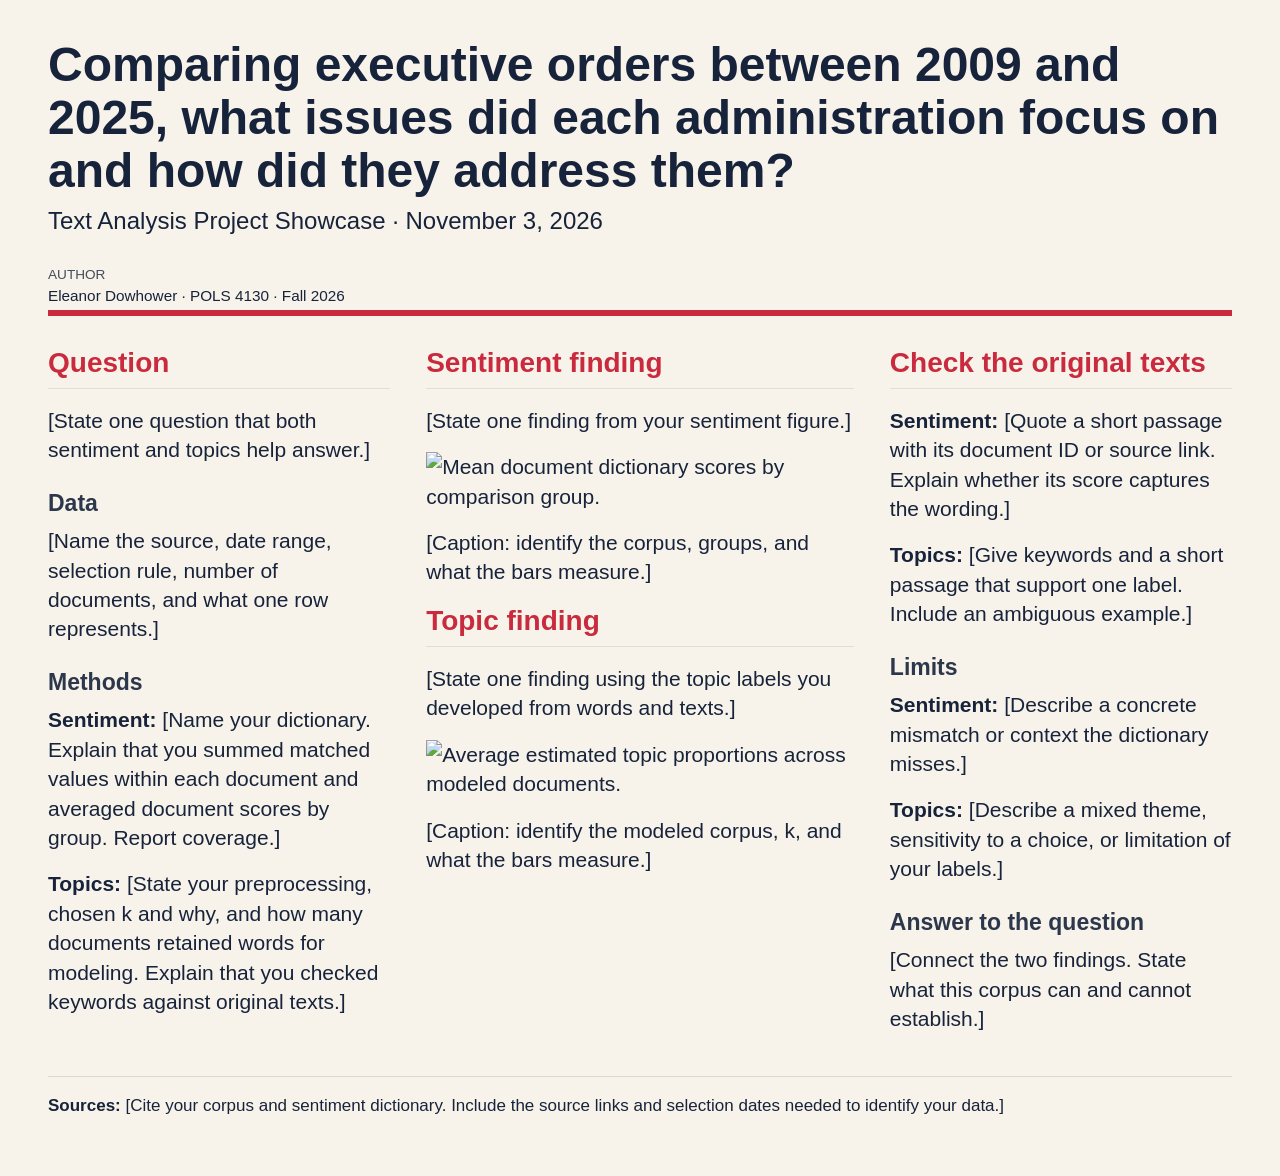
==== research_poster.html @ c7cd8702 "added poster" ====
<!DOCTYPE html>
<html xmlns="http://www.w3.org/1999/xhtml" lang="en" xml:lang="en"><head>

<meta charset="utf-8">
<meta name="generator" content="quarto-1.9.38">

<meta name="viewport" content="width=device-width, initial-scale=1.0, user-scalable=yes">

<meta name="author" content="Eleanor Dowhower · POLS 4130 · Fall 2026">

<title>Comparing executive orders between 2009 and 2025, what issues did each administration focus on and how did they address them?</title>
<style>

code{white-space: pre-wrap;}
span.smallcaps{font-variant: small-caps;}
div.columns{display: flex; gap: min(4vw, 1.5em);}
div.column{flex: auto; overflow-x: auto;}
div.hanging-indent{margin-left: 1.5em; text-indent: -1.5em;}
ul.task-list{list-style: none;}
ul.task-list li input[type="checkbox"] {
width: 0.8em;
margin: 0 0.8em 0.2em -1em;  vertical-align: middle;
}
</style>


<script>/*!
 * clipboard.js v2.0.11
 * https://clipboardjs.com/
 *
 * Licensed MIT © Zeno Rocha
 */
!function(t,e){"object"==typeof exports&&"object"==typeof module?module.exports=e():"function"==typeof define&&define.amd?define([],e):"object"==typeof exports?exports.ClipboardJS=e():t.ClipboardJS=e()}(this,function(){return n={686:function(t,e,n){"use strict";n.d(e,{default:function(){return b}});var e=n(279),i=n.n(e),e=n(370),u=n.n(e),e=n(817),r=n.n(e);function c(t){try{return document.execCommand(t)}catch(t){return}}var a=function(t){t=r()(t);return c("cut"),t};function o(t,e){var n,o,t=(n=t,o="rtl"===document.documentElement.getAttribute("dir"),(t=document.createElement("textarea")).style.fontSize="12pt",t.style.border="0",t.style.padding="0",t.style.margin="0",t.style.position="absolute",t.style[o?"right":"left"]="-9999px",o=window.pageYOffset||document.documentElement.scrollTop,t.style.top="".concat(o,"px"),t.setAttribute("readonly",""),t.value=n,t);return e.container.appendChild(t),e=r()(t),c("copy"),t.remove(),e}var f=function(t){var e=1<arguments.length&&void 0!==arguments[1]?arguments[1]:{container:document.body},n="";return"string"==typeof t?n=o(t,e):t instanceof HTMLInputElement&&!["text","search","url","tel","password"].includes(null==t?void 0:t.type)?n=o(t.value,e):(n=r()(t),c("copy")),n};function l(t){return(l="function"==typeof Symbol&&"symbol"==typeof Symbol.iterator?function(t){return typeof t}:function(t){return t&&"function"==typeof Symbol&&t.constructor===Symbol&&t!==Symbol.prototype?"symbol":typeof t})(t)}var s=function(){var t=0<arguments.length&&void 0!==arguments[0]?arguments[0]:{},e=t.action,n=void 0===e?"copy":e,o=t.container,e=t.target,t=t.text;if("copy"!==n&&"cut"!==n)throw new Error('Invalid "action" value, use either "copy" or "cut"');if(void 0!==e){if(!e||"object"!==l(e)||1!==e.nodeType)throw new Error('Invalid "target" value, use a valid Element');if("copy"===n&&e.hasAttribute("disabled"))throw new Error('Invalid "target" attribute. Please use "readonly" instead of "disabled" attribute');if("cut"===n&&(e.hasAttribute("readonly")||e.hasAttribute("disabled")))throw new Error('Invalid "target" attribute. You can\'t cut text from elements with "readonly" or "disabled" attributes')}return t?f(t,{container:o}):e?"cut"===n?a(e):f(e,{container:o}):void 0};function p(t){return(p="function"==typeof Symbol&&"symbol"==typeof Symbol.iterator?function(t){return typeof t}:function(t){return t&&"function"==typeof Symbol&&t.constructor===Symbol&&t!==Symbol.prototype?"symbol":typeof t})(t)}function d(t,e){for(var n=0;n<e.length;n++){var o=e[n];o.enumerable=o.enumerable||!1,o.configurable=!0,"value"in o&&(o.writable=!0),Object.defineProperty(t,o.key,o)}}function y(t,e){return(y=Object.setPrototypeOf||function(t,e){return t.__proto__=e,t})(t,e)}function h(n){var o=function(){if("undefined"==typeof Reflect||!Reflect.construct)return!1;if(Reflect.construct.sham)return!1;if("function"==typeof Proxy)return!0;try{return Date.prototype.toString.call(Reflect.construct(Date,[],function(){})),!0}catch(t){return!1}}();return function(){var t,e=v(n);return t=o?(t=v(this).constructor,Reflect.construct(e,arguments,t)):e.apply(this,arguments),e=this,!(t=t)||"object"!==p(t)&&"function"!=typeof t?function(t){if(void 0!==t)return t;throw new ReferenceError("this hasn't been initialised - super() hasn't been called")}(e):t}}function v(t){return(v=Object.setPrototypeOf?Object.getPrototypeOf:function(t){return t.__proto__||Object.getPrototypeOf(t)})(t)}function m(t,e){t="data-clipboard-".concat(t);if(e.hasAttribute(t))return e.getAttribute(t)}var b=function(){!function(t,e){if("function"!=typeof e&&null!==e)throw new TypeError("Super expression must either be null or a function");t.prototype=Object.create(e&&e.prototype,{constructor:{value:t,writable:!0,configurable:!0}}),e&&y(t,e)}(r,i());var t,e,n,o=h(r);function r(t,e){var n;return function(t){if(!(t instanceof r))throw new TypeError("Cannot call a class as a function")}(this),(n=o.call(this)).resolveOptions(e),n.listenClick(t),n}return t=r,n=[{key:"copy",value:function(t){var e=1<arguments.length&&void 0!==arguments[1]?arguments[1]:{container:document.body};return f(t,e)}},{key:"cut",value:function(t){return a(t)}},{key:"isSupported",value:function(){var t=0<arguments.length&&void 0!==arguments[0]?arguments[0]:["copy","cut"],t="string"==typeof t?[t]:t,e=!!document.queryCommandSupported;return t.forEach(function(t){e=e&&!!document.queryCommandSupported(t)}),e}}],(e=[{key:"resolveOptions",value:function(){var t=0<arguments.length&&void 0!==arguments[0]?arguments[0]:{};this.action="function"==typeof t.action?t.action:this.defaultAction,this.target="function"==typeof t.target?t.target:this.defaultTarget,this.text="function"==typeof t.text?t.text:this.defaultText,this.container="object"===p(t.container)?t.container:document.body}},{key:"listenClick",value:function(t){var e=this;this.listener=u()(t,"click",function(t){return e.onClick(t)})}},{key:"onClick",value:function(t){var e=t.delegateTarget||t.currentTarget,n=this.action(e)||"copy",t=s({action:n,container:this.container,target:this.target(e),text:this.text(e)});this.emit(t?"success":"error",{action:n,text:t,trigger:e,clearSelection:function(){e&&e.focus(),window.getSelection().removeAllRanges()}})}},{key:"defaultAction",value:function(t){return m("action",t)}},{key:"defaultTarget",value:function(t){t=m("target",t);if(t)return document.querySelector(t)}},{key:"defaultText",value:function(t){return m("text",t)}},{key:"destroy",value:function(){this.listener.destroy()}}])&&d(t.prototype,e),n&&d(t,n),r}()},828:function(t){var e;"undefined"==typeof Element||Element.prototype.matches||((e=Element.prototype).matches=e.matchesSelector||e.mozMatchesSelector||e.msMatchesSelector||e.oMatchesSelector||e.webkitMatchesSelector),t.exports=function(t,e){for(;t&&9!==t.nodeType;){if("function"==typeof t.matches&&t.matches(e))return t;t=t.parentNode}}},438:function(t,e,n){var u=n(828);function i(t,e,n,o,r){var i=function(e,n,t,o){return function(t){t.delegateTarget=u(t.target,n),t.delegateTarget&&o.call(e,t)}}.apply(this,arguments);return t.addEventListener(n,i,r),{destroy:function(){t.removeEventListener(n,i,r)}}}t.exports=function(t,e,n,o,r){return"function"==typeof t.addEventListener?i.apply(null,arguments):"function"==typeof n?i.bind(null,document).apply(null,arguments):("string"==typeof t&&(t=document.querySelectorAll(t)),Array.prototype.map.call(t,function(t){return i(t,e,n,o,r)}))}},879:function(t,n){n.node=function(t){return void 0!==t&&t instanceof HTMLElement&&1===t.nodeType},n.nodeList=function(t){var e=Object.prototype.toString.call(t);return void 0!==t&&("[object NodeList]"===e||"[object HTMLCollection]"===e)&&"length"in t&&(0===t.length||n.node(t[0]))},n.string=function(t){return"string"==typeof t||t instanceof String},n.fn=function(t){return"[object Function]"===Object.prototype.toString.call(t)}},370:function(t,e,n){var f=n(879),l=n(438);t.exports=function(t,e,n){if(!t&&!e&&!n)throw new Error("Missing required arguments");if(!f.string(e))throw new TypeError("Second argument must be a String");if(!f.fn(n))throw new TypeError("Third argument must be a Function");if(f.node(t))return c=e,a=n,(u=t).addEventListener(c,a),{destroy:function(){u.removeEventListener(c,a)}};if(f.nodeList(t))return o=t,r=e,i=n,Array.prototype.forEach.call(o,function(t){t.addEventListener(r,i)}),{destroy:function(){Array.prototype.forEach.call(o,function(t){t.removeEventListener(r,i)})}};if(f.string(t))return t=t,e=e,n=n,l(document.body,t,e,n);throw new TypeError("First argument must be a String, HTMLElement, HTMLCollection, or NodeList");var o,r,i,u,c,a}},817:function(t){t.exports=function(t){var e,n="SELECT"===t.nodeName?(t.focus(),t.value):"INPUT"===t.nodeName||"TEXTAREA"===t.nodeName?((e=t.hasAttribute("readonly"))||t.setAttribute("readonly",""),t.select(),t.setSelectionRange(0,t.value.length),e||t.removeAttribute("readonly"),t.value):(t.hasAttribute("contenteditable")&&t.focus(),n=window.getSelection(),(e=document.createRange()).selectNodeContents(t),n.removeAllRanges(),n.addRange(e),n.toString());return n}},279:function(t){function e(){}e.prototype={on:function(t,e,n){var o=this.e||(this.e={});return(o[t]||(o[t]=[])).push({fn:e,ctx:n}),this},once:function(t,e,n){var o=this;function r(){o.off(t,r),e.apply(n,arguments)}return r._=e,this.on(t,r,n)},emit:function(t){for(var e=[].slice.call(arguments,1),n=((this.e||(this.e={}))[t]||[]).slice(),o=0,r=n.length;o<r;o++)n[o].fn.apply(n[o].ctx,e);return this},off:function(t,e){var n=this.e||(this.e={}),o=n[t],r=[];if(o&&e)for(var i=0,u=o.length;i<u;i++)o[i].fn!==e&&o[i].fn._!==e&&r.push(o[i]);return r.length?n[t]=r:delete n[t],this}},t.exports=e,t.exports.TinyEmitter=e}},r={},o.n=function(t){var e=t&&t.__esModule?function(){return t.default}:function(){return t};return o.d(e,{a:e}),e},o.d=function(t,e){for(var n in e)o.o(e,n)&&!o.o(t,n)&&Object.defineProperty(t,n,{enumerable:!0,get:e[n]})},o.o=function(t,e){return Object.prototype.hasOwnProperty.call(t,e)},o(686).default;function o(t){if(r[t])return r[t].exports;var e=r[t]={exports:{}};return n[t](e,e.exports,o),e.exports}var n,r});</script>
<script src="[data-uri]" type="module"></script>
<script src="[data-uri]" type="module"></script>
<script>/**
 * @popperjs/core v2.11.7 - MIT License
 */

!function(e,t){"object"==typeof exports&&"undefined"!=typeof module?t(exports):"function"==typeof define&&define.amd?define(["exports"],t):t((e="undefined"!=typeof globalThis?globalThis:e||self).Popper={})}(this,(function(e){"use strict";function t(e){if(null==e)return window;if("[object Window]"!==e.toString()){var t=e.ownerDocument;return t&&t.defaultView||window}return e}function n(e){return e instanceof t(e).Element||e instanceof Element}function r(e){return e instanceof t(e).HTMLElement||e instanceof HTMLElement}function o(e){return"undefined"!=typeof ShadowRoot&&(e instanceof t(e).ShadowRoot||e instanceof ShadowRoot)}var i=Math.max,a=Math.min,s=Math.round;function f(){var e=navigator.userAgentData;return null!=e&&e.brands&&Array.isArray(e.brands)?e.brands.map((function(e){return e.brand+"/"+e.version})).join(" "):navigator.userAgent}function c(){return!/^((?!chrome|android).)*safari/i.test(f())}function p(e,o,i){void 0===o&&(o=!1),void 0===i&&(i=!1);var a=e.getBoundingClientRect(),f=1,p=1;o&&r(e)&&(f=e.offsetWidth>0&&s(a.width)/e.offsetWidth||1,p=e.offsetHeight>0&&s(a.height)/e.offsetHeight||1);var u=(n(e)?t(e):window).visualViewport,l=!c()&&i,d=(a.left+(l&&u?u.offsetLeft:0))/f,h=(a.top+(l&&u?u.offsetTop:0))/p,m=a.width/f,v=a.height/p;return{width:m,height:v,top:h,right:d+m,bottom:h+v,left:d,x:d,y:h}}function u(e){var n=t(e);return{scrollLeft:n.pageXOffset,scrollTop:n.pageYOffset}}function l(e){return e?(e.nodeName||"").toLowerCase():null}function d(e){return((n(e)?e.ownerDocument:e.document)||window.document).documentElement}function h(e){return p(d(e)).left+u(e).scrollLeft}function m(e){return t(e).getComputedStyle(e)}function v(e){var t=m(e),n=t.overflow,r=t.overflowX,o=t.overflowY;return/auto|scroll|overlay|hidden/.test(n+o+r)}function y(e,n,o){void 0===o&&(o=!1);var i,a,f=r(n),c=r(n)&&function(e){var t=e.getBoundingClientRect(),n=s(t.width)/e.offsetWidth||1,r=s(t.height)/e.offsetHeight||1;return 1!==n||1!==r}(n),m=d(n),y=p(e,c,o),g={scrollLeft:0,scrollTop:0},b={x:0,y:0};return(f||!f&&!o)&&(("body"!==l(n)||v(m))&&(g=(i=n)!==t(i)&&r(i)?{scrollLeft:(a=i).scrollLeft,scrollTop:a.scrollTop}:u(i)),r(n)?((b=p(n,!0)).x+=n.clientLeft,b.y+=n.clientTop):m&&(b.x=h(m))),{x:y.left+g.scrollLeft-b.x,y:y.top+g.scrollTop-b.y,width:y.width,height:y.height}}function g(e){var t=p(e),n=e.offsetWidth,r=e.offsetHeight;return Math.abs(t.width-n)<=1&&(n=t.width),Math.abs(t.height-r)<=1&&(r=t.height),{x:e.offsetLeft,y:e.offsetTop,width:n,height:r}}function b(e){return"html"===l(e)?e:e.assignedSlot||e.parentNode||(o(e)?e.host:null)||d(e)}function x(e){return["html","body","#document"].indexOf(l(e))>=0?e.ownerDocument.body:r(e)&&v(e)?e:x(b(e))}function w(e,n){var r;void 0===n&&(n=[]);var o=x(e),i=o===(null==(r=e.ownerDocument)?void 0:r.body),a=t(o),s=i?[a].concat(a.visualViewport||[],v(o)?o:[]):o,f=n.concat(s);return i?f:f.concat(w(b(s)))}function O(e){return["table","td","th"].indexOf(l(e))>=0}function j(e){return r(e)&&"fixed"!==m(e).position?e.offsetParent:null}function E(e){for(var n=t(e),i=j(e);i&&O(i)&&"static"===m(i).position;)i=j(i);return i&&("html"===l(i)||"body"===l(i)&&"static"===m(i).position)?n:i||function(e){var t=/firefox/i.test(f());if(/Trident/i.test(f())&&r(e)&&"fixed"===m(e).position)return null;var n=b(e);for(o(n)&&(n=n.host);r(n)&&["html","body"].indexOf(l(n))<0;){var i=m(n);if("none"!==i.transform||"none"!==i.perspective||"paint"===i.contain||-1!==["transform","perspective"].indexOf(i.willChange)||t&&"filter"===i.willChange||t&&i.filter&&"none"!==i.filter)return n;n=n.parentNode}return null}(e)||n}var D="top",A="bottom",L="right",P="left",M="auto",k=[D,A,L,P],W="start",B="end",H="viewport",T="popper",R=k.reduce((function(e,t){return e.concat([t+"-"+W,t+"-"+B])}),[]),S=[].concat(k,[M]).reduce((function(e,t){return e.concat([t,t+"-"+W,t+"-"+B])}),[]),V=["beforeRead","read","afterRead","beforeMain","main","afterMain","beforeWrite","write","afterWrite"];function q(e){var t=new Map,n=new Set,r=[];function o(e){n.add(e.name),[].concat(e.requires||[],e.requiresIfExists||[]).forEach((function(e){if(!n.has(e)){var r=t.get(e);r&&o(r)}})),r.push(e)}return e.forEach((function(e){t.set(e.name,e)})),e.forEach((function(e){n.has(e.name)||o(e)})),r}function C(e){return e.split("-")[0]}function N(e,t){var n=t.getRootNode&&t.getRootNode();if(e.contains(t))return!0;if(n&&o(n)){var r=t;do{if(r&&e.isSameNode(r))return!0;r=r.parentNode||r.host}while(r)}return!1}function I(e){return Object.assign({},e,{left:e.x,top:e.y,right:e.x+e.width,bottom:e.y+e.height})}function _(e,r,o){return r===H?I(function(e,n){var r=t(e),o=d(e),i=r.visualViewport,a=o.clientWidth,s=o.clientHeight,f=0,p=0;if(i){a=i.width,s=i.height;var u=c();(u||!u&&"fixed"===n)&&(f=i.offsetLeft,p=i.offsetTop)}return{width:a,height:s,x:f+h(e),y:p}}(e,o)):n(r)?function(e,t){var n=p(e,!1,"fixed"===t);return n.top=n.top+e.clientTop,n.left=n.left+e.clientLeft,n.bottom=n.top+e.clientHeight,n.right=n.left+e.clientWidth,n.width=e.clientWidth,n.height=e.clientHeight,n.x=n.left,n.y=n.top,n}(r,o):I(function(e){var t,n=d(e),r=u(e),o=null==(t=e.ownerDocument)?void 0:t.body,a=i(n.scrollWidth,n.clientWidth,o?o.scrollWidth:0,o?o.clientWidth:0),s=i(n.scrollHeight,n.clientHeight,o?o.scrollHeight:0,o?o.clientHeight:0),f=-r.scrollLeft+h(e),c=-r.scrollTop;return"rtl"===m(o||n).direction&&(f+=i(n.clientWidth,o?o.clientWidth:0)-a),{width:a,height:s,x:f,y:c}}(d(e)))}function F(e,t,o,s){var f="clippingParents"===t?function(e){var t=w(b(e)),o=["absolute","fixed"].indexOf(m(e).position)>=0&&r(e)?E(e):e;return n(o)?t.filter((function(e){return n(e)&&N(e,o)&&"body"!==l(e)})):[]}(e):[].concat(t),c=[].concat(f,[o]),p=c[0],u=c.reduce((function(t,n){var r=_(e,n,s);return t.top=i(r.top,t.top),t.right=a(r.right,t.right),t.bottom=a(r.bottom,t.bottom),t.left=i(r.left,t.left),t}),_(e,p,s));return u.width=u.right-u.left,u.height=u.bottom-u.top,u.x=u.left,u.y=u.top,u}function U(e){return e.split("-")[1]}function z(e){return["top","bottom"].indexOf(e)>=0?"x":"y"}function X(e){var t,n=e.reference,r=e.element,o=e.placement,i=o?C(o):null,a=o?U(o):null,s=n.x+n.width/2-r.width/2,f=n.y+n.height/2-r.height/2;switch(i){case D:t={x:s,y:n.y-r.height};break;case A:t={x:s,y:n.y+n.height};break;case L:t={x:n.x+n.width,y:f};break;case P:t={x:n.x-r.width,y:f};break;default:t={x:n.x,y:n.y}}var c=i?z(i):null;if(null!=c){var p="y"===c?"height":"width";switch(a){case W:t[c]=t[c]-(n[p]/2-r[p]/2);break;case B:t[c]=t[c]+(n[p]/2-r[p]/2)}}return t}function Y(e){return Object.assign({},{top:0,right:0,bottom:0,left:0},e)}function G(e,t){return t.reduce((function(t,n){return t[n]=e,t}),{})}function J(e,t){void 0===t&&(t={});var r=t,o=r.placement,i=void 0===o?e.placement:o,a=r.strategy,s=void 0===a?e.strategy:a,f=r.boundary,c=void 0===f?"clippingParents":f,u=r.rootBoundary,l=void 0===u?H:u,h=r.elementContext,m=void 0===h?T:h,v=r.altBoundary,y=void 0!==v&&v,g=r.padding,b=void 0===g?0:g,x=Y("number"!=typeof b?b:G(b,k)),w=m===T?"reference":T,O=e.rects.popper,j=e.elements[y?w:m],E=F(n(j)?j:j.contextElement||d(e.elements.popper),c,l,s),P=p(e.elements.reference),M=X({reference:P,element:O,strategy:"absolute",placement:i}),W=I(Object.assign({},O,M)),B=m===T?W:P,R={top:E.top-B.top+x.top,bottom:B.bottom-E.bottom+x.bottom,left:E.left-B.left+x.left,right:B.right-E.right+x.right},S=e.modifiersData.offset;if(m===T&&S){var V=S[i];Object.keys(R).forEach((function(e){var t=[L,A].indexOf(e)>=0?1:-1,n=[D,A].indexOf(e)>=0?"y":"x";R[e]+=V[n]*t}))}return R}var K={placement:"bottom",modifiers:[],strategy:"absolute"};function Q(){for(var e=arguments.length,t=new Array(e),n=0;n<e;n++)t[n]=arguments[n];return!t.some((function(e){return!(e&&"function"==typeof e.getBoundingClientRect)}))}function Z(e){void 0===e&&(e={});var t=e,r=t.defaultModifiers,o=void 0===r?[]:r,i=t.defaultOptions,a=void 0===i?K:i;return function(e,t,r){void 0===r&&(r=a);var i,s,f={placement:"bottom",orderedModifiers:[],options:Object.assign({},K,a),modifiersData:{},elements:{reference:e,popper:t},attributes:{},styles:{}},c=[],p=!1,u={state:f,setOptions:function(r){var i="function"==typeof r?r(f.options):r;l(),f.options=Object.assign({},a,f.options,i),f.scrollParents={reference:n(e)?w(e):e.contextElement?w(e.contextElement):[],popper:w(t)};var s,p,d=function(e){var t=q(e);return V.reduce((function(e,n){return e.concat(t.filter((function(e){return e.phase===n})))}),[])}((s=[].concat(o,f.options.modifiers),p=s.reduce((function(e,t){var n=e[t.name];return e[t.name]=n?Object.assign({},n,t,{options:Object.assign({},n.options,t.options),data:Object.assign({},n.data,t.data)}):t,e}),{}),Object.keys(p).map((function(e){return p[e]}))));return f.orderedModifiers=d.filter((function(e){return e.enabled})),f.orderedModifiers.forEach((function(e){var t=e.name,n=e.options,r=void 0===n?{}:n,o=e.effect;if("function"==typeof o){var i=o({state:f,name:t,instance:u,options:r}),a=function(){};c.push(i||a)}})),u.update()},forceUpdate:function(){if(!p){var e=f.elements,t=e.reference,n=e.popper;if(Q(t,n)){f.rects={reference:y(t,E(n),"fixed"===f.options.strategy),popper:g(n)},f.reset=!1,f.placement=f.options.placement,f.orderedModifiers.forEach((function(e){return f.modifiersData[e.name]=Object.assign({},e.data)}));for(var r=0;r<f.orderedModifiers.length;r++)if(!0!==f.reset){var o=f.orderedModifiers[r],i=o.fn,a=o.options,s=void 0===a?{}:a,c=o.name;"function"==typeof i&&(f=i({state:f,options:s,name:c,instance:u})||f)}else f.reset=!1,r=-1}}},update:(i=function(){return new Promise((function(e){u.forceUpdate(),e(f)}))},function(){return s||(s=new Promise((function(e){Promise.resolve().then((function(){s=void 0,e(i())}))}))),s}),destroy:function(){l(),p=!0}};if(!Q(e,t))return u;function l(){c.forEach((function(e){return e()})),c=[]}return u.setOptions(r).then((function(e){!p&&r.onFirstUpdate&&r.onFirstUpdate(e)})),u}}var $={passive:!0};var ee={name:"eventListeners",enabled:!0,phase:"write",fn:function(){},effect:function(e){var n=e.state,r=e.instance,o=e.options,i=o.scroll,a=void 0===i||i,s=o.resize,f=void 0===s||s,c=t(n.elements.popper),p=[].concat(n.scrollParents.reference,n.scrollParents.popper);return a&&p.forEach((function(e){e.addEventListener("scroll",r.update,$)})),f&&c.addEventListener("resize",r.update,$),function(){a&&p.forEach((function(e){e.removeEventListener("scroll",r.update,$)})),f&&c.removeEventListener("resize",r.update,$)}},data:{}};var te={name:"popperOffsets",enabled:!0,phase:"read",fn:function(e){var t=e.state,n=e.name;t.modifiersData[n]=X({reference:t.rects.reference,element:t.rects.popper,strategy:"absolute",placement:t.placement})},data:{}},ne={top:"auto",right:"auto",bottom:"auto",left:"auto"};function re(e){var n,r=e.popper,o=e.popperRect,i=e.placement,a=e.variation,f=e.offsets,c=e.position,p=e.gpuAcceleration,u=e.adaptive,l=e.roundOffsets,h=e.isFixed,v=f.x,y=void 0===v?0:v,g=f.y,b=void 0===g?0:g,x="function"==typeof l?l({x:y,y:b}):{x:y,y:b};y=x.x,b=x.y;var w=f.hasOwnProperty("x"),O=f.hasOwnProperty("y"),j=P,M=D,k=window;if(u){var W=E(r),H="clientHeight",T="clientWidth";if(W===t(r)&&"static"!==m(W=d(r)).position&&"absolute"===c&&(H="scrollHeight",T="scrollWidth"),W=W,i===D||(i===P||i===L)&&a===B)M=A,b-=(h&&W===k&&k.visualViewport?k.visualViewport.height:W[H])-o.height,b*=p?1:-1;if(i===P||(i===D||i===A)&&a===B)j=L,y-=(h&&W===k&&k.visualViewport?k.visualViewport.width:W[T])-o.width,y*=p?1:-1}var R,S=Object.assign({position:c},u&&ne),V=!0===l?function(e,t){var n=e.x,r=e.y,o=t.devicePixelRatio||1;return{x:s(n*o)/o||0,y:s(r*o)/o||0}}({x:y,y:b},t(r)):{x:y,y:b};return y=V.x,b=V.y,p?Object.assign({},S,((R={})[M]=O?"0":"",R[j]=w?"0":"",R.transform=(k.devicePixelRatio||1)<=1?"translate("+y+"px, "+b+"px)":"translate3d("+y+"px, "+b+"px, 0)",R)):Object.assign({},S,((n={})[M]=O?b+"px":"",n[j]=w?y+"px":"",n.transform="",n))}var oe={name:"computeStyles",enabled:!0,phase:"beforeWrite",fn:function(e){var t=e.state,n=e.options,r=n.gpuAcceleration,o=void 0===r||r,i=n.adaptive,a=void 0===i||i,s=n.roundOffsets,f=void 0===s||s,c={placement:C(t.placement),variation:U(t.placement),popper:t.elements.popper,popperRect:t.rects.popper,gpuAcceleration:o,isFixed:"fixed"===t.options.strategy};null!=t.modifiersData.popperOffsets&&(t.styles.popper=Object.assign({},t.styles.popper,re(Object.assign({},c,{offsets:t.modifiersData.popperOffsets,position:t.options.strategy,adaptive:a,roundOffsets:f})))),null!=t.modifiersData.arrow&&(t.styles.arrow=Object.assign({},t.styles.arrow,re(Object.assign({},c,{offsets:t.modifiersData.arrow,position:"absolute",adaptive:!1,roundOffsets:f})))),t.attributes.popper=Object.assign({},t.attributes.popper,{"data-popper-placement":t.placement})},data:{}};var ie={name:"applyStyles",enabled:!0,phase:"write",fn:function(e){var t=e.state;Object.keys(t.elements).forEach((function(e){var n=t.styles[e]||{},o=t.attributes[e]||{},i=t.elements[e];r(i)&&l(i)&&(Object.assign(i.style,n),Object.keys(o).forEach((function(e){var t=o[e];!1===t?i.removeAttribute(e):i.setAttribute(e,!0===t?"":t)})))}))},effect:function(e){var t=e.state,n={popper:{position:t.options.strategy,left:"0",top:"0",margin:"0"},arrow:{position:"absolute"},reference:{}};return Object.assign(t.elements.popper.style,n.popper),t.styles=n,t.elements.arrow&&Object.assign(t.elements.arrow.style,n.arrow),function(){Object.keys(t.elements).forEach((function(e){var o=t.elements[e],i=t.attributes[e]||{},a=Object.keys(t.styles.hasOwnProperty(e)?t.styles[e]:n[e]).reduce((function(e,t){return e[t]="",e}),{});r(o)&&l(o)&&(Object.assign(o.style,a),Object.keys(i).forEach((function(e){o.removeAttribute(e)})))}))}},requires:["computeStyles"]};var ae={name:"offset",enabled:!0,phase:"main",requires:["popperOffsets"],fn:function(e){var t=e.state,n=e.options,r=e.name,o=n.offset,i=void 0===o?[0,0]:o,a=S.reduce((function(e,n){return e[n]=function(e,t,n){var r=C(e),o=[P,D].indexOf(r)>=0?-1:1,i="function"==typeof n?n(Object.assign({},t,{placement:e})):n,a=i[0],s=i[1];return a=a||0,s=(s||0)*o,[P,L].indexOf(r)>=0?{x:s,y:a}:{x:a,y:s}}(n,t.rects,i),e}),{}),s=a[t.placement],f=s.x,c=s.y;null!=t.modifiersData.popperOffsets&&(t.modifiersData.popperOffsets.x+=f,t.modifiersData.popperOffsets.y+=c),t.modifiersData[r]=a}},se={left:"right",right:"left",bottom:"top",top:"bottom"};function fe(e){return e.replace(/left|right|bottom|top/g,(function(e){return se[e]}))}var ce={start:"end",end:"start"};function pe(e){return e.replace(/start|end/g,(function(e){return ce[e]}))}function ue(e,t){void 0===t&&(t={});var n=t,r=n.placement,o=n.boundary,i=n.rootBoundary,a=n.padding,s=n.flipVariations,f=n.allowedAutoPlacements,c=void 0===f?S:f,p=U(r),u=p?s?R:R.filter((function(e){return U(e)===p})):k,l=u.filter((function(e){return c.indexOf(e)>=0}));0===l.length&&(l=u);var d=l.reduce((function(t,n){return t[n]=J(e,{placement:n,boundary:o,rootBoundary:i,padding:a})[C(n)],t}),{});return Object.keys(d).sort((function(e,t){return d[e]-d[t]}))}var le={name:"flip",enabled:!0,phase:"main",fn:function(e){var t=e.state,n=e.options,r=e.name;if(!t.modifiersData[r]._skip){for(var o=n.mainAxis,i=void 0===o||o,a=n.altAxis,s=void 0===a||a,f=n.fallbackPlacements,c=n.padding,p=n.boundary,u=n.rootBoundary,l=n.altBoundary,d=n.flipVariations,h=void 0===d||d,m=n.allowedAutoPlacements,v=t.options.placement,y=C(v),g=f||(y===v||!h?[fe(v)]:function(e){if(C(e)===M)return[];var t=fe(e);return[pe(e),t,pe(t)]}(v)),b=[v].concat(g).reduce((function(e,n){return e.concat(C(n)===M?ue(t,{placement:n,boundary:p,rootBoundary:u,padding:c,flipVariations:h,allowedAutoPlacements:m}):n)}),[]),x=t.rects.reference,w=t.rects.popper,O=new Map,j=!0,E=b[0],k=0;k<b.length;k++){var B=b[k],H=C(B),T=U(B)===W,R=[D,A].indexOf(H)>=0,S=R?"width":"height",V=J(t,{placement:B,boundary:p,rootBoundary:u,altBoundary:l,padding:c}),q=R?T?L:P:T?A:D;x[S]>w[S]&&(q=fe(q));var N=fe(q),I=[];if(i&&I.push(V[H]<=0),s&&I.push(V[q]<=0,V[N]<=0),I.every((function(e){return e}))){E=B,j=!1;break}O.set(B,I)}if(j)for(var _=function(e){var t=b.find((function(t){var n=O.get(t);if(n)return n.slice(0,e).every((function(e){return e}))}));if(t)return E=t,"break"},F=h?3:1;F>0;F--){if("break"===_(F))break}t.placement!==E&&(t.modifiersData[r]._skip=!0,t.placement=E,t.reset=!0)}},requiresIfExists:["offset"],data:{_skip:!1}};function de(e,t,n){return i(e,a(t,n))}var he={name:"preventOverflow",enabled:!0,phase:"main",fn:function(e){var t=e.state,n=e.options,r=e.name,o=n.mainAxis,s=void 0===o||o,f=n.altAxis,c=void 0!==f&&f,p=n.boundary,u=n.rootBoundary,l=n.altBoundary,d=n.padding,h=n.tether,m=void 0===h||h,v=n.tetherOffset,y=void 0===v?0:v,b=J(t,{boundary:p,rootBoundary:u,padding:d,altBoundary:l}),x=C(t.placement),w=U(t.placement),O=!w,j=z(x),M="x"===j?"y":"x",k=t.modifiersData.popperOffsets,B=t.rects.reference,H=t.rects.popper,T="function"==typeof y?y(Object.assign({},t.rects,{placement:t.placement})):y,R="number"==typeof T?{mainAxis:T,altAxis:T}:Object.assign({mainAxis:0,altAxis:0},T),S=t.modifiersData.offset?t.modifiersData.offset[t.placement]:null,V={x:0,y:0};if(k){if(s){var q,N="y"===j?D:P,I="y"===j?A:L,_="y"===j?"height":"width",F=k[j],X=F+b[N],Y=F-b[I],G=m?-H[_]/2:0,K=w===W?B[_]:H[_],Q=w===W?-H[_]:-B[_],Z=t.elements.arrow,$=m&&Z?g(Z):{width:0,height:0},ee=t.modifiersData["arrow#persistent"]?t.modifiersData["arrow#persistent"].padding:{top:0,right:0,bottom:0,left:0},te=ee[N],ne=ee[I],re=de(0,B[_],$[_]),oe=O?B[_]/2-G-re-te-R.mainAxis:K-re-te-R.mainAxis,ie=O?-B[_]/2+G+re+ne+R.mainAxis:Q+re+ne+R.mainAxis,ae=t.elements.arrow&&E(t.elements.arrow),se=ae?"y"===j?ae.clientTop||0:ae.clientLeft||0:0,fe=null!=(q=null==S?void 0:S[j])?q:0,ce=F+ie-fe,pe=de(m?a(X,F+oe-fe-se):X,F,m?i(Y,ce):Y);k[j]=pe,V[j]=pe-F}if(c){var ue,le="x"===j?D:P,he="x"===j?A:L,me=k[M],ve="y"===M?"height":"width",ye=me+b[le],ge=me-b[he],be=-1!==[D,P].indexOf(x),xe=null!=(ue=null==S?void 0:S[M])?ue:0,we=be?ye:me-B[ve]-H[ve]-xe+R.altAxis,Oe=be?me+B[ve]+H[ve]-xe-R.altAxis:ge,je=m&&be?function(e,t,n){var r=de(e,t,n);return r>n?n:r}(we,me,Oe):de(m?we:ye,me,m?Oe:ge);k[M]=je,V[M]=je-me}t.modifiersData[r]=V}},requiresIfExists:["offset"]};var me={name:"arrow",enabled:!0,phase:"main",fn:function(e){var t,n=e.state,r=e.name,o=e.options,i=n.elements.arrow,a=n.modifiersData.popperOffsets,s=C(n.placement),f=z(s),c=[P,L].indexOf(s)>=0?"height":"width";if(i&&a){var p=function(e,t){return Y("number"!=typeof(e="function"==typeof e?e(Object.assign({},t.rects,{placement:t.placement})):e)?e:G(e,k))}(o.padding,n),u=g(i),l="y"===f?D:P,d="y"===f?A:L,h=n.rects.reference[c]+n.rects.reference[f]-a[f]-n.rects.popper[c],m=a[f]-n.rects.reference[f],v=E(i),y=v?"y"===f?v.clientHeight||0:v.clientWidth||0:0,b=h/2-m/2,x=p[l],w=y-u[c]-p[d],O=y/2-u[c]/2+b,j=de(x,O,w),M=f;n.modifiersData[r]=((t={})[M]=j,t.centerOffset=j-O,t)}},effect:function(e){var t=e.state,n=e.options.element,r=void 0===n?"[data-popper-arrow]":n;null!=r&&("string"!=typeof r||(r=t.elements.popper.querySelector(r)))&&N(t.elements.popper,r)&&(t.elements.arrow=r)},requires:["popperOffsets"],requiresIfExists:["preventOverflow"]};function ve(e,t,n){return void 0===n&&(n={x:0,y:0}),{top:e.top-t.height-n.y,right:e.right-t.width+n.x,bottom:e.bottom-t.height+n.y,left:e.left-t.width-n.x}}function ye(e){return[D,L,A,P].some((function(t){return e[t]>=0}))}var ge={name:"hide",enabled:!0,phase:"main",requiresIfExists:["preventOverflow"],fn:function(e){var t=e.state,n=e.name,r=t.rects.reference,o=t.rects.popper,i=t.modifiersData.preventOverflow,a=J(t,{elementContext:"reference"}),s=J(t,{altBoundary:!0}),f=ve(a,r),c=ve(s,o,i),p=ye(f),u=ye(c);t.modifiersData[n]={referenceClippingOffsets:f,popperEscapeOffsets:c,isReferenceHidden:p,hasPopperEscaped:u},t.attributes.popper=Object.assign({},t.attributes.popper,{"data-popper-reference-hidden":p,"data-popper-escaped":u})}},be=Z({defaultModifiers:[ee,te,oe,ie]}),xe=[ee,te,oe,ie,ae,le,he,me,ge],we=Z({defaultModifiers:xe});e.applyStyles=ie,e.arrow=me,e.computeStyles=oe,e.createPopper=we,e.createPopperLite=be,e.defaultModifiers=xe,e.detectOverflow=J,e.eventListeners=ee,e.flip=le,e.hide=ge,e.offset=ae,e.popperGenerator=Z,e.popperOffsets=te,e.preventOverflow=he,Object.defineProperty(e,"__esModule",{value:!0})}));

</script>
<script>!function(e,t){"object"==typeof exports&&"undefined"!=typeof module?module.exports=t(require("@popperjs/core")):"function"==typeof define&&define.amd?define(["@popperjs/core"],t):(e=e||self).tippy=t(e.Popper)}(this,(function(e){"use strict";var t={passive:!0,capture:!0},n=function(){return document.body};function r(e,t,n){if(Array.isArray(e)){var r=e[t];return null==r?Array.isArray(n)?n[t]:n:r}return e}function o(e,t){var n={}.toString.call(e);return 0===n.indexOf("[object")&&n.indexOf(t+"]")>-1}function i(e,t){return"function"==typeof e?e.apply(void 0,t):e}function a(e,t){return 0===t?e:function(r){clearTimeout(n),n=setTimeout((function(){e(r)}),t)};var n}function s(e,t){var n=Object.assign({},e);return t.forEach((function(e){delete n[e]})),n}function u(e){return[].concat(e)}function c(e,t){-1===e.indexOf(t)&&e.push(t)}function p(e){return e.split("-")[0]}function f(e){return[].slice.call(e)}function l(e){return Object.keys(e).reduce((function(t,n){return void 0!==e[n]&&(t[n]=e[n]),t}),{})}function d(){return document.createElement("div")}function v(e){return["Element","Fragment"].some((function(t){return o(e,t)}))}function m(e){return o(e,"MouseEvent")}function g(e){return!(!e||!e._tippy||e._tippy.reference!==e)}function h(e){return v(e)?[e]:function(e){return o(e,"NodeList")}(e)?f(e):Array.isArray(e)?e:f(document.querySelectorAll(e))}function b(e,t){e.forEach((function(e){e&&(e.style.transitionDuration=t+"ms")}))}function y(e,t){e.forEach((function(e){e&&e.setAttribute("data-state",t)}))}function w(e){var t,n=u(e)[0];return null!=n&&null!=(t=n.ownerDocument)&&t.body?n.ownerDocument:document}function E(e,t,n){var r=t+"EventListener";["transitionend","webkitTransitionEnd"].forEach((function(t){e[r](t,n)}))}function O(e,t){for(var n=t;n;){var r;if(e.contains(n))return!0;n=null==n.getRootNode||null==(r=n.getRootNode())?void 0:r.host}return!1}var x={isTouch:!1},C=0;function T(){x.isTouch||(x.isTouch=!0,window.performance&&document.addEventListener("mousemove",A))}function A(){var e=performance.now();e-C<20&&(x.isTouch=!1,document.removeEventListener("mousemove",A)),C=e}function L(){var e=document.activeElement;if(g(e)){var t=e._tippy;e.blur&&!t.state.isVisible&&e.blur()}}var D=!!("undefined"!=typeof window&&"undefined"!=typeof document)&&!!window.msCrypto,R=Object.assign({appendTo:n,aria:{content:"auto",expanded:"auto"},delay:0,duration:[300,250],getReferenceClientRect:null,hideOnClick:!0,ignoreAttributes:!1,interactive:!1,interactiveBorder:2,interactiveDebounce:0,moveTransition:"",offset:[0,10],onAfterUpdate:function(){},onBeforeUpdate:function(){},onCreate:function(){},onDestroy:function(){},onHidden:function(){},onHide:function(){},onMount:function(){},onShow:function(){},onShown:function(){},onTrigger:function(){},onUntrigger:function(){},onClickOutside:function(){},placement:"top",plugins:[],popperOptions:{},render:null,showOnCreate:!1,touch:!0,trigger:"mouseenter focus",triggerTarget:null},{animateFill:!1,followCursor:!1,inlinePositioning:!1,sticky:!1},{allowHTML:!1,animation:"fade",arrow:!0,content:"",inertia:!1,maxWidth:350,role:"tooltip",theme:"",zIndex:9999}),k=Object.keys(R);function P(e){var t=(e.plugins||[]).reduce((function(t,n){var r,o=n.name,i=n.defaultValue;o&&(t[o]=void 0!==e[o]?e[o]:null!=(r=R[o])?r:i);return t}),{});return Object.assign({},e,t)}function j(e,t){var n=Object.assign({},t,{content:i(t.content,[e])},t.ignoreAttributes?{}:function(e,t){return(t?Object.keys(P(Object.assign({},R,{plugins:t}))):k).reduce((function(t,n){var r=(e.getAttribute("data-tippy-"+n)||"").trim();if(!r)return t;if("content"===n)t[n]=r;else try{t[n]=JSON.parse(r)}catch(e){t[n]=r}return t}),{})}(e,t.plugins));return n.aria=Object.assign({},R.aria,n.aria),n.aria={expanded:"auto"===n.aria.expanded?t.interactive:n.aria.expanded,content:"auto"===n.aria.content?t.interactive?null:"describedby":n.aria.content},n}function M(e,t){e.innerHTML=t}function V(e){var t=d();return!0===e?t.className="tippy-arrow":(t.className="tippy-svg-arrow",v(e)?t.appendChild(e):M(t,e)),t}function I(e,t){v(t.content)?(M(e,""),e.appendChild(t.content)):"function"!=typeof t.content&&(t.allowHTML?M(e,t.content):e.textContent=t.content)}function S(e){var t=e.firstElementChild,n=f(t.children);return{box:t,content:n.find((function(e){return e.classList.contains("tippy-content")})),arrow:n.find((function(e){return e.classList.contains("tippy-arrow")||e.classList.contains("tippy-svg-arrow")})),backdrop:n.find((function(e){return e.classList.contains("tippy-backdrop")}))}}function N(e){var t=d(),n=d();n.className="tippy-box",n.setAttribute("data-state","hidden"),n.setAttribute("tabindex","-1");var r=d();function o(n,r){var o=S(t),i=o.box,a=o.content,s=o.arrow;r.theme?i.setAttribute("data-theme",r.theme):i.removeAttribute("data-theme"),"string"==typeof r.animation?i.setAttribute("data-animation",r.animation):i.removeAttribute("data-animation"),r.inertia?i.setAttribute("data-inertia",""):i.removeAttribute("data-inertia"),i.style.maxWidth="number"==typeof r.maxWidth?r.maxWidth+"px":r.maxWidth,r.role?i.setAttribute("role",r.role):i.removeAttribute("role"),n.content===r.content&&n.allowHTML===r.allowHTML||I(a,e.props),r.arrow?s?n.arrow!==r.arrow&&(i.removeChild(s),i.appendChild(V(r.arrow))):i.appendChild(V(r.arrow)):s&&i.removeChild(s)}return r.className="tippy-content",r.setAttribute("data-state","hidden"),I(r,e.props),t.appendChild(n),n.appendChild(r),o(e.props,e.props),{popper:t,onUpdate:o}}N.$$tippy=!0;var B=1,H=[],U=[];function _(o,s){var v,g,h,C,T,A,L,k,M=j(o,Object.assign({},R,P(l(s)))),V=!1,I=!1,N=!1,_=!1,F=[],W=a(we,M.interactiveDebounce),X=B++,Y=(k=M.plugins).filter((function(e,t){return k.indexOf(e)===t})),$={id:X,reference:o,popper:d(),popperInstance:null,props:M,state:{isEnabled:!0,isVisible:!1,isDestroyed:!1,isMounted:!1,isShown:!1},plugins:Y,clearDelayTimeouts:function(){clearTimeout(v),clearTimeout(g),cancelAnimationFrame(h)},setProps:function(e){if($.state.isDestroyed)return;ae("onBeforeUpdate",[$,e]),be();var t=$.props,n=j(o,Object.assign({},t,l(e),{ignoreAttributes:!0}));$.props=n,he(),t.interactiveDebounce!==n.interactiveDebounce&&(ce(),W=a(we,n.interactiveDebounce));t.triggerTarget&&!n.triggerTarget?u(t.triggerTarget).forEach((function(e){e.removeAttribute("aria-expanded")})):n.triggerTarget&&o.removeAttribute("aria-expanded");ue(),ie(),J&&J(t,n);$.popperInstance&&(Ce(),Ae().forEach((function(e){requestAnimationFrame(e._tippy.popperInstance.forceUpdate)})));ae("onAfterUpdate",[$,e])},setContent:function(e){$.setProps({content:e})},show:function(){var e=$.state.isVisible,t=$.state.isDestroyed,o=!$.state.isEnabled,a=x.isTouch&&!$.props.touch,s=r($.props.duration,0,R.duration);if(e||t||o||a)return;if(te().hasAttribute("disabled"))return;if(ae("onShow",[$],!1),!1===$.props.onShow($))return;$.state.isVisible=!0,ee()&&(z.style.visibility="visible");ie(),de(),$.state.isMounted||(z.style.transition="none");if(ee()){var u=re(),p=u.box,f=u.content;b([p,f],0)}A=function(){var e;if($.state.isVisible&&!_){if(_=!0,z.offsetHeight,z.style.transition=$.props.moveTransition,ee()&&$.props.animation){var t=re(),n=t.box,r=t.content;b([n,r],s),y([n,r],"visible")}se(),ue(),c(U,$),null==(e=$.popperInstance)||e.forceUpdate(),ae("onMount",[$]),$.props.animation&&ee()&&function(e,t){me(e,t)}(s,(function(){$.state.isShown=!0,ae("onShown",[$])}))}},function(){var e,t=$.props.appendTo,r=te();e=$.props.interactive&&t===n||"parent"===t?r.parentNode:i(t,[r]);e.contains(z)||e.appendChild(z);$.state.isMounted=!0,Ce()}()},hide:function(){var e=!$.state.isVisible,t=$.state.isDestroyed,n=!$.state.isEnabled,o=r($.props.duration,1,R.duration);if(e||t||n)return;if(ae("onHide",[$],!1),!1===$.props.onHide($))return;$.state.isVisible=!1,$.state.isShown=!1,_=!1,V=!1,ee()&&(z.style.visibility="hidden");if(ce(),ve(),ie(!0),ee()){var i=re(),a=i.box,s=i.content;$.props.animation&&(b([a,s],o),y([a,s],"hidden"))}se(),ue(),$.props.animation?ee()&&function(e,t){me(e,(function(){!$.state.isVisible&&z.parentNode&&z.parentNode.contains(z)&&t()}))}(o,$.unmount):$.unmount()},hideWithInteractivity:function(e){ne().addEventListener("mousemove",W),c(H,W),W(e)},enable:function(){$.state.isEnabled=!0},disable:function(){$.hide(),$.state.isEnabled=!1},unmount:function(){$.state.isVisible&&$.hide();if(!$.state.isMounted)return;Te(),Ae().forEach((function(e){e._tippy.unmount()})),z.parentNode&&z.parentNode.removeChild(z);U=U.filter((function(e){return e!==$})),$.state.isMounted=!1,ae("onHidden",[$])},destroy:function(){if($.state.isDestroyed)return;$.clearDelayTimeouts(),$.unmount(),be(),delete o._tippy,$.state.isDestroyed=!0,ae("onDestroy",[$])}};if(!M.render)return $;var q=M.render($),z=q.popper,J=q.onUpdate;z.setAttribute("data-tippy-root",""),z.id="tippy-"+$.id,$.popper=z,o._tippy=$,z._tippy=$;var G=Y.map((function(e){return e.fn($)})),K=o.hasAttribute("aria-expanded");return he(),ue(),ie(),ae("onCreate",[$]),M.showOnCreate&&Le(),z.addEventListener("mouseenter",(function(){$.props.interactive&&$.state.isVisible&&$.clearDelayTimeouts()})),z.addEventListener("mouseleave",(function(){$.props.interactive&&$.props.trigger.indexOf("mouseenter")>=0&&ne().addEventListener("mousemove",W)})),$;function Q(){var e=$.props.touch;return Array.isArray(e)?e:[e,0]}function Z(){return"hold"===Q()[0]}function ee(){var e;return!(null==(e=$.props.render)||!e.$$tippy)}function te(){return L||o}function ne(){var e=te().parentNode;return e?w(e):document}function re(){return S(z)}function oe(e){return $.state.isMounted&&!$.state.isVisible||x.isTouch||C&&"focus"===C.type?0:r($.props.delay,e?0:1,R.delay)}function ie(e){void 0===e&&(e=!1),z.style.pointerEvents=$.props.interactive&&!e?"":"none",z.style.zIndex=""+$.props.zIndex}function ae(e,t,n){var r;(void 0===n&&(n=!0),G.forEach((function(n){n[e]&&n[e].apply(n,t)})),n)&&(r=$.props)[e].apply(r,t)}function se(){var e=$.props.aria;if(e.content){var t="aria-"+e.content,n=z.id;u($.props.triggerTarget||o).forEach((function(e){var r=e.getAttribute(t);if($.state.isVisible)e.setAttribute(t,r?r+" "+n:n);else{var o=r&&r.replace(n,"").trim();o?e.setAttribute(t,o):e.removeAttribute(t)}}))}}function ue(){!K&&$.props.aria.expanded&&u($.props.triggerTarget||o).forEach((function(e){$.props.interactive?e.setAttribute("aria-expanded",$.state.isVisible&&e===te()?"true":"false"):e.removeAttribute("aria-expanded")}))}function ce(){ne().removeEventListener("mousemove",W),H=H.filter((function(e){return e!==W}))}function pe(e){if(!x.isTouch||!N&&"mousedown"!==e.type){var t=e.composedPath&&e.composedPath()[0]||e.target;if(!$.props.interactive||!O(z,t)){if(u($.props.triggerTarget||o).some((function(e){return O(e,t)}))){if(x.isTouch)return;if($.state.isVisible&&$.props.trigger.indexOf("click")>=0)return}else ae("onClickOutside",[$,e]);!0===$.props.hideOnClick&&($.clearDelayTimeouts(),$.hide(),I=!0,setTimeout((function(){I=!1})),$.state.isMounted||ve())}}}function fe(){N=!0}function le(){N=!1}function de(){var e=ne();e.addEventListener("mousedown",pe,!0),e.addEventListener("touchend",pe,t),e.addEventListener("touchstart",le,t),e.addEventListener("touchmove",fe,t)}function ve(){var e=ne();e.removeEventListener("mousedown",pe,!0),e.removeEventListener("touchend",pe,t),e.removeEventListener("touchstart",le,t),e.removeEventListener("touchmove",fe,t)}function me(e,t){var n=re().box;function r(e){e.target===n&&(E(n,"remove",r),t())}if(0===e)return t();E(n,"remove",T),E(n,"add",r),T=r}function ge(e,t,n){void 0===n&&(n=!1),u($.props.triggerTarget||o).forEach((function(r){r.addEventListener(e,t,n),F.push({node:r,eventType:e,handler:t,options:n})}))}function he(){var e;Z()&&(ge("touchstart",ye,{passive:!0}),ge("touchend",Ee,{passive:!0})),(e=$.props.trigger,e.split(/\s+/).filter(Boolean)).forEach((function(e){if("manual"!==e)switch(ge(e,ye),e){case"mouseenter":ge("mouseleave",Ee);break;case"focus":ge(D?"focusout":"blur",Oe);break;case"focusin":ge("focusout",Oe)}}))}function be(){F.forEach((function(e){var t=e.node,n=e.eventType,r=e.handler,o=e.options;t.removeEventListener(n,r,o)})),F=[]}function ye(e){var t,n=!1;if($.state.isEnabled&&!xe(e)&&!I){var r="focus"===(null==(t=C)?void 0:t.type);C=e,L=e.currentTarget,ue(),!$.state.isVisible&&m(e)&&H.forEach((function(t){return t(e)})),"click"===e.type&&($.props.trigger.indexOf("mouseenter")<0||V)&&!1!==$.props.hideOnClick&&$.state.isVisible?n=!0:Le(e),"click"===e.type&&(V=!n),n&&!r&&De(e)}}function we(e){var t=e.target,n=te().contains(t)||z.contains(t);"mousemove"===e.type&&n||function(e,t){var n=t.clientX,r=t.clientY;return e.every((function(e){var t=e.popperRect,o=e.popperState,i=e.props.interactiveBorder,a=p(o.placement),s=o.modifiersData.offset;if(!s)return!0;var u="bottom"===a?s.top.y:0,c="top"===a?s.bottom.y:0,f="right"===a?s.left.x:0,l="left"===a?s.right.x:0,d=t.top-r+u>i,v=r-t.bottom-c>i,m=t.left-n+f>i,g=n-t.right-l>i;return d||v||m||g}))}(Ae().concat(z).map((function(e){var t,n=null==(t=e._tippy.popperInstance)?void 0:t.state;return n?{popperRect:e.getBoundingClientRect(),popperState:n,props:M}:null})).filter(Boolean),e)&&(ce(),De(e))}function Ee(e){xe(e)||$.props.trigger.indexOf("click")>=0&&V||($.props.interactive?$.hideWithInteractivity(e):De(e))}function Oe(e){$.props.trigger.indexOf("focusin")<0&&e.target!==te()||$.props.interactive&&e.relatedTarget&&z.contains(e.relatedTarget)||De(e)}function xe(e){return!!x.isTouch&&Z()!==e.type.indexOf("touch")>=0}function Ce(){Te();var t=$.props,n=t.popperOptions,r=t.placement,i=t.offset,a=t.getReferenceClientRect,s=t.moveTransition,u=ee()?S(z).arrow:null,c=a?{getBoundingClientRect:a,contextElement:a.contextElement||te()}:o,p=[{name:"offset",options:{offset:i}},{name:"preventOverflow",options:{padding:{top:2,bottom:2,left:5,right:5}}},{name:"flip",options:{padding:5}},{name:"computeStyles",options:{adaptive:!s}},{name:"$$tippy",enabled:!0,phase:"beforeWrite",requires:["computeStyles"],fn:function(e){var t=e.state;if(ee()){var n=re().box;["placement","reference-hidden","escaped"].forEach((function(e){"placement"===e?n.setAttribute("data-placement",t.placement):t.attributes.popper["data-popper-"+e]?n.setAttribute("data-"+e,""):n.removeAttribute("data-"+e)})),t.attributes.popper={}}}}];ee()&&u&&p.push({name:"arrow",options:{element:u,padding:3}}),p.push.apply(p,(null==n?void 0:n.modifiers)||[]),$.popperInstance=e.createPopper(c,z,Object.assign({},n,{placement:r,onFirstUpdate:A,modifiers:p}))}function Te(){$.popperInstance&&($.popperInstance.destroy(),$.popperInstance=null)}function Ae(){return f(z.querySelectorAll("[data-tippy-root]"))}function Le(e){$.clearDelayTimeouts(),e&&ae("onTrigger",[$,e]),de();var t=oe(!0),n=Q(),r=n[0],o=n[1];x.isTouch&&"hold"===r&&o&&(t=o),t?v=setTimeout((function(){$.show()}),t):$.show()}function De(e){if($.clearDelayTimeouts(),ae("onUntrigger",[$,e]),$.state.isVisible){if(!($.props.trigger.indexOf("mouseenter")>=0&&$.props.trigger.indexOf("click")>=0&&["mouseleave","mousemove"].indexOf(e.type)>=0&&V)){var t=oe(!1);t?g=setTimeout((function(){$.state.isVisible&&$.hide()}),t):h=requestAnimationFrame((function(){$.hide()}))}}else ve()}}function F(e,n){void 0===n&&(n={});var r=R.plugins.concat(n.plugins||[]);document.addEventListener("touchstart",T,t),window.addEventListener("blur",L);var o=Object.assign({},n,{plugins:r}),i=h(e).reduce((function(e,t){var n=t&&_(t,o);return n&&e.push(n),e}),[]);return v(e)?i[0]:i}F.defaultProps=R,F.setDefaultProps=function(e){Object.keys(e).forEach((function(t){R[t]=e[t]}))},F.currentInput=x;var W=Object.assign({},e.applyStyles,{effect:function(e){var t=e.state,n={popper:{position:t.options.strategy,left:"0",top:"0",margin:"0"},arrow:{position:"absolute"},reference:{}};Object.assign(t.elements.popper.style,n.popper),t.styles=n,t.elements.arrow&&Object.assign(t.elements.arrow.style,n.arrow)}}),X={mouseover:"mouseenter",focusin:"focus",click:"click"};var Y={name:"animateFill",defaultValue:!1,fn:function(e){var t;if(null==(t=e.props.render)||!t.$$tippy)return{};var n=S(e.popper),r=n.box,o=n.content,i=e.props.animateFill?function(){var e=d();return e.className="tippy-backdrop",y([e],"hidden"),e}():null;return{onCreate:function(){i&&(r.insertBefore(i,r.firstElementChild),r.setAttribute("data-animatefill",""),r.style.overflow="hidden",e.setProps({arrow:!1,animation:"shift-away"}))},onMount:function(){if(i){var e=r.style.transitionDuration,t=Number(e.replace("ms",""));o.style.transitionDelay=Math.round(t/10)+"ms",i.style.transitionDuration=e,y([i],"visible")}},onShow:function(){i&&(i.style.transitionDuration="0ms")},onHide:function(){i&&y([i],"hidden")}}}};var $={clientX:0,clientY:0},q=[];function z(e){var t=e.clientX,n=e.clientY;$={clientX:t,clientY:n}}var J={name:"followCursor",defaultValue:!1,fn:function(e){var t=e.reference,n=w(e.props.triggerTarget||t),r=!1,o=!1,i=!0,a=e.props;function s(){return"initial"===e.props.followCursor&&e.state.isVisible}function u(){n.addEventListener("mousemove",f)}function c(){n.removeEventListener("mousemove",f)}function p(){r=!0,e.setProps({getReferenceClientRect:null}),r=!1}function f(n){var r=!n.target||t.contains(n.target),o=e.props.followCursor,i=n.clientX,a=n.clientY,s=t.getBoundingClientRect(),u=i-s.left,c=a-s.top;!r&&e.props.interactive||e.setProps({getReferenceClientRect:function(){var e=t.getBoundingClientRect(),n=i,r=a;"initial"===o&&(n=e.left+u,r=e.top+c);var s="horizontal"===o?e.top:r,p="vertical"===o?e.right:n,f="horizontal"===o?e.bottom:r,l="vertical"===o?e.left:n;return{width:p-l,height:f-s,top:s,right:p,bottom:f,left:l}}})}function l(){e.props.followCursor&&(q.push({instance:e,doc:n}),function(e){e.addEventListener("mousemove",z)}(n))}function d(){0===(q=q.filter((function(t){return t.instance!==e}))).filter((function(e){return e.doc===n})).length&&function(e){e.removeEventListener("mousemove",z)}(n)}return{onCreate:l,onDestroy:d,onBeforeUpdate:function(){a=e.props},onAfterUpdate:function(t,n){var i=n.followCursor;r||void 0!==i&&a.followCursor!==i&&(d(),i?(l(),!e.state.isMounted||o||s()||u()):(c(),p()))},onMount:function(){e.props.followCursor&&!o&&(i&&(f($),i=!1),s()||u())},onTrigger:function(e,t){m(t)&&($={clientX:t.clientX,clientY:t.clientY}),o="focus"===t.type},onHidden:function(){e.props.followCursor&&(p(),c(),i=!0)}}}};var G={name:"inlinePositioning",defaultValue:!1,fn:function(e){var t,n=e.reference;var r=-1,o=!1,i=[],a={name:"tippyInlinePositioning",enabled:!0,phase:"afterWrite",fn:function(o){var a=o.state;e.props.inlinePositioning&&(-1!==i.indexOf(a.placement)&&(i=[]),t!==a.placement&&-1===i.indexOf(a.placement)&&(i.push(a.placement),e.setProps({getReferenceClientRect:function(){return function(e){return function(e,t,n,r){if(n.length<2||null===e)return t;if(2===n.length&&r>=0&&n[0].left>n[1].right)return n[r]||t;switch(e){case"top":case"bottom":var o=n[0],i=n[n.length-1],a="top"===e,s=o.top,u=i.bottom,c=a?o.left:i.left,p=a?o.right:i.right;return{top:s,bottom:u,left:c,right:p,width:p-c,height:u-s};case"left":case"right":var f=Math.min.apply(Math,n.map((function(e){return e.left}))),l=Math.max.apply(Math,n.map((function(e){return e.right}))),d=n.filter((function(t){return"left"===e?t.left===f:t.right===l})),v=d[0].top,m=d[d.length-1].bottom;return{top:v,bottom:m,left:f,right:l,width:l-f,height:m-v};default:return t}}(p(e),n.getBoundingClientRect(),f(n.getClientRects()),r)}(a.placement)}})),t=a.placement)}};function s(){var t;o||(t=function(e,t){var n;return{popperOptions:Object.assign({},e.popperOptions,{modifiers:[].concat(((null==(n=e.popperOptions)?void 0:n.modifiers)||[]).filter((function(e){return e.name!==t.name})),[t])})}}(e.props,a),o=!0,e.setProps(t),o=!1)}return{onCreate:s,onAfterUpdate:s,onTrigger:function(t,n){if(m(n)){var o=f(e.reference.getClientRects()),i=o.find((function(e){return e.left-2<=n.clientX&&e.right+2>=n.clientX&&e.top-2<=n.clientY&&e.bottom+2>=n.clientY})),a=o.indexOf(i);r=a>-1?a:r}},onHidden:function(){r=-1}}}};var K={name:"sticky",defaultValue:!1,fn:function(e){var t=e.reference,n=e.popper;function r(t){return!0===e.props.sticky||e.props.sticky===t}var o=null,i=null;function a(){var s=r("reference")?(e.popperInstance?e.popperInstance.state.elements.reference:t).getBoundingClientRect():null,u=r("popper")?n.getBoundingClientRect():null;(s&&Q(o,s)||u&&Q(i,u))&&e.popperInstance&&e.popperInstance.update(),o=s,i=u,e.state.isMounted&&requestAnimationFrame(a)}return{onMount:function(){e.props.sticky&&a()}}}};function Q(e,t){return!e||!t||(e.top!==t.top||e.right!==t.right||e.bottom!==t.bottom||e.left!==t.left)}return F.setDefaultProps({plugins:[Y,J,G,K],render:N}),F.createSingleton=function(e,t){var n;void 0===t&&(t={});var r,o=e,i=[],a=[],c=t.overrides,p=[],f=!1;function l(){a=o.map((function(e){return u(e.props.triggerTarget||e.reference)})).reduce((function(e,t){return e.concat(t)}),[])}function v(){i=o.map((function(e){return e.reference}))}function m(e){o.forEach((function(t){e?t.enable():t.disable()}))}function g(e){return o.map((function(t){var n=t.setProps;return t.setProps=function(o){n(o),t.reference===r&&e.setProps(o)},function(){t.setProps=n}}))}function h(e,t){var n=a.indexOf(t);if(t!==r){r=t;var s=(c||[]).concat("content").reduce((function(e,t){return e[t]=o[n].props[t],e}),{});e.setProps(Object.assign({},s,{getReferenceClientRect:"function"==typeof s.getReferenceClientRect?s.getReferenceClientRect:function(){var e;return null==(e=i[n])?void 0:e.getBoundingClientRect()}}))}}m(!1),v(),l();var b={fn:function(){return{onDestroy:function(){m(!0)},onHidden:function(){r=null},onClickOutside:function(e){e.props.showOnCreate&&!f&&(f=!0,r=null)},onShow:function(e){e.props.showOnCreate&&!f&&(f=!0,h(e,i[0]))},onTrigger:function(e,t){h(e,t.currentTarget)}}}},y=F(d(),Object.assign({},s(t,["overrides"]),{plugins:[b].concat(t.plugins||[]),triggerTarget:a,popperOptions:Object.assign({},t.popperOptions,{modifiers:[].concat((null==(n=t.popperOptions)?void 0:n.modifiers)||[],[W])})})),w=y.show;y.show=function(e){if(w(),!r&&null==e)return h(y,i[0]);if(!r||null!=e){if("number"==typeof e)return i[e]&&h(y,i[e]);if(o.indexOf(e)>=0){var t=e.reference;return h(y,t)}return i.indexOf(e)>=0?h(y,e):void 0}},y.showNext=function(){var e=i[0];if(!r)return y.show(0);var t=i.indexOf(r);y.show(i[t+1]||e)},y.showPrevious=function(){var e=i[i.length-1];if(!r)return y.show(e);var t=i.indexOf(r),n=i[t-1]||e;y.show(n)};var E=y.setProps;return y.setProps=function(e){c=e.overrides||c,E(e)},y.setInstances=function(e){m(!0),p.forEach((function(e){return e()})),o=e,m(!1),v(),l(),p=g(y),y.setProps({triggerTarget:a})},p=g(y),y},F.delegate=function(e,n){var r=[],o=[],i=!1,a=n.target,c=s(n,["target"]),p=Object.assign({},c,{trigger:"manual",touch:!1}),f=Object.assign({touch:R.touch},c,{showOnCreate:!0}),l=F(e,p);function d(e){if(e.target&&!i){var t=e.target.closest(a);if(t){var r=t.getAttribute("data-tippy-trigger")||n.trigger||R.trigger;if(!t._tippy&&!("touchstart"===e.type&&"boolean"==typeof f.touch||"touchstart"!==e.type&&r.indexOf(X[e.type])<0)){var s=F(t,f);s&&(o=o.concat(s))}}}}function v(e,t,n,o){void 0===o&&(o=!1),e.addEventListener(t,n,o),r.push({node:e,eventType:t,handler:n,options:o})}return u(l).forEach((function(e){var n=e.destroy,a=e.enable,s=e.disable;e.destroy=function(e){void 0===e&&(e=!0),e&&o.forEach((function(e){e.destroy()})),o=[],r.forEach((function(e){var t=e.node,n=e.eventType,r=e.handler,o=e.options;t.removeEventListener(n,r,o)})),r=[],n()},e.enable=function(){a(),o.forEach((function(e){return e.enable()})),i=!1},e.disable=function(){s(),o.forEach((function(e){return e.disable()})),i=!0},function(e){var n=e.reference;v(n,"touchstart",d,t),v(n,"mouseover",d),v(n,"focusin",d),v(n,"click",d)}(e)})),l},F.hideAll=function(e){var t=void 0===e?{}:e,n=t.exclude,r=t.duration;U.forEach((function(e){var t=!1;if(n&&(t=g(n)?e.reference===n:e.popper===n.popper),!t){var o=e.props.duration;e.setProps({duration:r}),e.hide(),e.state.isDestroyed||e.setProps({duration:o})}}))},F.roundArrow='<svg width="16" height="6" xmlns="http://www.w3.org/2000/svg"><path d="M0 6s1.796-.013 4.67-3.615C5.851.9 6.93.006 8 0c1.07-.006 2.148.887 3.343 2.385C14.233 6.005 16 6 16 6H0z"></svg>',F}));

</script>
<script>// @license magnet:?xt=urn:btih:d3d9a9a6595521f9666a5e94cc830dab83b65699&dn=expat.txt Expat
//
// AnchorJS - v5.0.0 - 2023-01-18
// https://www.bryanbraun.com/anchorjs/
// Copyright (c) 2023 Bryan Braun; Licensed MIT
//
// @license magnet:?xt=urn:btih:d3d9a9a6595521f9666a5e94cc830dab83b65699&dn=expat.txt Expat
!function(A,e){"use strict";"function"==typeof define&&define.amd?define([],e):"object"==typeof module&&module.exports?module.exports=e():(A.AnchorJS=e(),A.anchors=new A.AnchorJS)}(globalThis,function(){"use strict";return function(A){function u(A){A.icon=Object.prototype.hasOwnProperty.call(A,"icon")?A.icon:"",A.visible=Object.prototype.hasOwnProperty.call(A,"visible")?A.visible:"hover",A.placement=Object.prototype.hasOwnProperty.call(A,"placement")?A.placement:"right",A.ariaLabel=Object.prototype.hasOwnProperty.call(A,"ariaLabel")?A.ariaLabel:"Anchor",A.class=Object.prototype.hasOwnProperty.call(A,"class")?A.class:"",A.base=Object.prototype.hasOwnProperty.call(A,"base")?A.base:"",A.truncate=Object.prototype.hasOwnProperty.call(A,"truncate")?Math.floor(A.truncate):64,A.titleText=Object.prototype.hasOwnProperty.call(A,"titleText")?A.titleText:""}function d(A){var e;if("string"==typeof A||A instanceof String)e=[].slice.call(document.querySelectorAll(A));else{if(!(Array.isArray(A)||A instanceof NodeList))throw new TypeError("The selector provided to AnchorJS was invalid.");e=[].slice.call(A)}return e}this.options=A||{},this.elements=[],u(this.options),this.add=function(A){var e,t,o,i,n,s,a,r,l,c,h,p=[];if(u(this.options),0!==(e=d(A=A||"h2, h3, h4, h5, h6")).length){for(null===document.head.querySelector("style.anchorjs")&&((A=document.createElement("style")).className="anchorjs",A.appendChild(document.createTextNode("")),void 0===(h=document.head.querySelector('[rel="stylesheet"],style'))?document.head.appendChild(A):document.head.insertBefore(A,h),A.sheet.insertRule(".anchorjs-link{opacity:0;text-decoration:none;-webkit-font-smoothing:antialiased;-moz-osx-font-smoothing:grayscale}",A.sheet.cssRules.length),A.sheet.insertRule(":hover>.anchorjs-link,.anchorjs-link:focus{opacity:1}",A.sheet.cssRules.length),A.sheet.insertRule("[data-anchorjs-icon]::after{content:attr(data-anchorjs-icon)}",A.sheet.cssRules.length),A.sheet.insertRule('@font-face{font-family:anchorjs-icons;src:url([data-uri]) format("truetype")}',A.sheet.cssRules.length)),h=document.querySelectorAll("[id]"),t=[].map.call(h,function(A){return A.id}),i=0;i<e.length;i++)if(this.hasAnchorJSLink(e[i]))p.push(i);else{if(e[i].hasAttribute("id"))o=e[i].getAttribute("id");else if(e[i].hasAttribute("data-anchor-id"))o=e[i].getAttribute("data-anchor-id");else{for(r=a=this.urlify(e[i].textContent),s=0;n=t.indexOf(r=void 0!==n?a+"-"+s:r),s+=1,-1!==n;);n=void 0,t.push(r),e[i].setAttribute("id",r),o=r}(l=document.createElement("a")).className="anchorjs-link "+this.options.class,l.setAttribute("aria-label",this.options.ariaLabel),l.setAttribute("data-anchorjs-icon",this.options.icon),this.options.titleText&&(l.title=this.options.titleText),c=document.querySelector("base")?window.location.pathname+window.location.search:"",c=this.options.base||c,l.href=c+"#"+o,"always"===this.options.visible&&(l.style.opacity="1"),""===this.options.icon&&(l.style.font="1em/1 anchorjs-icons","left"===this.options.placement)&&(l.style.lineHeight="inherit"),"left"===this.options.placement?(l.style.position="absolute",l.style.marginLeft="-1.25em",l.style.paddingRight=".25em",l.style.paddingLeft=".25em",e[i].insertBefore(l,e[i].firstChild)):(l.style.marginLeft=".1875em",l.style.paddingRight=".1875em",l.style.paddingLeft=".1875em",e[i].appendChild(l))}for(i=0;i<p.length;i++)e.splice(p[i]-i,1);this.elements=this.elements.concat(e)}return this},this.remove=function(A){for(var e,t,o=d(A),i=0;i<o.length;i++)(t=o[i].querySelector(".anchorjs-link"))&&(-1!==(e=this.elements.indexOf(o[i]))&&this.elements.splice(e,1),o[i].removeChild(t));return this},this.removeAll=function(){this.remove(this.elements)},this.urlify=function(A){var e=document.createElement("textarea");return e.innerHTML=A,A=e.value,this.options.truncate||u(this.options),A.trim().replace(/'/gi,"").replace(/[& +$,:;=?@"#{}|^~[`%!'<>\]./()*\\\n\t\b\v\u00A0]/g,"-").replace(/-{2,}/g,"-").substring(0,this.options.truncate).replace(/^-+|-+$/gm,"").toLowerCase()},this.hasAnchorJSLink=function(A){var e=A.firstChild&&-1<(" "+A.firstChild.className+" ").indexOf(" anchorjs-link "),A=A.lastChild&&-1<(" "+A.lastChild.className+" ").indexOf(" anchorjs-link ");return e||A||!1}}});
// @license-end</script>
<style type="text/css">.tippy-box[data-animation=fade][data-state=hidden]{opacity:0}[data-tippy-root]{max-width:calc(100vw - 10px)}.tippy-box{position:relative;background-color:#333;color:#fff;border-radius:4px;font-size:14px;line-height:1.4;white-space:normal;outline:0;transition-property:transform,visibility,opacity}.tippy-box[data-placement^=top]>.tippy-arrow{bottom:0}.tippy-box[data-placement^=top]>.tippy-arrow:before{bottom:-7px;left:0;border-width:8px 8px 0;border-top-color:initial;transform-origin:center top}.tippy-box[data-placement^=bottom]>.tippy-arrow{top:0}.tippy-box[data-placement^=bottom]>.tippy-arrow:before{top:-7px;left:0;border-width:0 8px 8px;border-bottom-color:initial;transform-origin:center bottom}.tippy-box[data-placement^=left]>.tippy-arrow{right:0}.tippy-box[data-placement^=left]>.tippy-arrow:before{border-width:8px 0 8px 8px;border-left-color:initial;right:-7px;transform-origin:center left}.tippy-box[data-placement^=right]>.tippy-arrow{left:0}.tippy-box[data-placement^=right]>.tippy-arrow:before{left:-7px;border-width:8px 8px 8px 0;border-right-color:initial;transform-origin:center right}.tippy-box[data-inertia][data-state=visible]{transition-timing-function:cubic-bezier(.54,1.5,.38,1.11)}.tippy-arrow{width:16px;height:16px;color:#333}.tippy-arrow:before{content:"";position:absolute;border-color:transparent;border-style:solid}.tippy-content{position:relative;padding:5px 9px;z-index:1}</style>
<link href="data:text/css,%0A%3Aroot%20%7B%0A%2D%2Dquarto%2Dhl%2Dot%2Dcolor%3A%20%23003B4F%3B%0A%2D%2Dquarto%2Dhl%2Dat%2Dcolor%3A%20%23657422%3B%0A%2D%2Dquarto%2Dhl%2Dss%2Dcolor%3A%20%2320794D%3B%0A%2D%2Dquarto%2Dhl%2Dan%2Dcolor%3A%20%235E5E5E%3B%0A%2D%2Dquarto%2Dhl%2Dfu%2Dcolor%3A%20%234758AB%3B%0A%2D%2Dquarto%2Dhl%2Dst%2Dcolor%3A%20%2320794D%3B%0A%2D%2Dquarto%2Dhl%2Dcf%2Dcolor%3A%20%23003B4F%3B%0A%2D%2Dquarto%2Dhl%2Dop%2Dcolor%3A%20%235E5E5E%3B%0A%2D%2Dquarto%2Dhl%2Der%2Dcolor%3A%20%23AD0000%3B%0A%2D%2Dquarto%2Dhl%2Dbn%2Dcolor%3A%20%23AD0000%3B%0A%2D%2Dquarto%2Dhl%2Dal%2Dcolor%3A%20%23AD0000%3B%0A%2D%2Dquarto%2Dhl%2Dva%2Dcolor%3A%20%23111111%3B%0A%2D%2Dquarto%2Dhl%2Dbu%2Dcolor%3A%20inherit%3B%0A%2D%2Dquarto%2Dhl%2Dex%2Dcolor%3A%20inherit%3B%0A%2D%2Dquarto%2Dhl%2Dpp%2Dcolor%3A%20%23AD0000%3B%0A%2D%2Dquarto%2Dhl%2Din%2Dcolor%3A%20%235E5E5E%3B%0A%2D%2Dquarto%2Dhl%2Dvs%2Dcolor%3A%20%2320794D%3B%0A%2D%2Dquarto%2Dhl%2Dwa%2Dcolor%3A%20%235E5E5E%3B%0A%2D%2Dquarto%2Dhl%2Ddo%2Dcolor%3A%20%235E5E5E%3B%0A%2D%2Dquarto%2Dhl%2Dim%2Dcolor%3A%20%2300769E%3B%0A%2D%2Dquarto%2Dhl%2Dch%2Dcolor%3A%20%2320794D%3B%0A%2D%2Dquarto%2Dhl%2Ddt%2Dcolor%3A%20%23AD0000%3B%0A%2D%2Dquarto%2Dhl%2Dfl%2Dcolor%3A%20%23AD0000%3B%0A%2D%2Dquarto%2Dhl%2Dco%2Dcolor%3A%20%235E5E5E%3B%0A%2D%2Dquarto%2Dhl%2Dcv%2Dcolor%3A%20%235E5E5E%3B%0A%2D%2Dquarto%2Dhl%2Dcn%2Dcolor%3A%20%238f5902%3B%0A%2D%2Dquarto%2Dhl%2Dsc%2Dcolor%3A%20%235E5E5E%3B%0A%2D%2Dquarto%2Dhl%2Ddv%2Dcolor%3A%20%23AD0000%3B%0A%2D%2Dquarto%2Dhl%2Dkw%2Dcolor%3A%20%23003B4F%3B%0A%7D%0A%0A%3Aroot%20%7B%0A%2D%2Dquarto%2Dfont%2Dmonospace%3A%20SFMono%2DRegular%2C%20Menlo%2C%20Monaco%2C%20Consolas%2C%20%22Liberation%20Mono%22%2C%20%22Courier%20New%22%2C%20monospace%3B%0A%7D%0A%0Apre%20%3E%20code%2EsourceCode%20%3E%20span%20%7B%0Acolor%3A%20%23003B4F%3B%0A%7D%0Acode%2EsourceCode%20%3E%20span%20%7B%0Acolor%3A%20%23003B4F%3B%0A%7D%0Adiv%2EsourceCode%2C%0Adiv%2EsourceCode%20pre%2EsourceCode%20%7B%0Acolor%3A%20%23003B4F%3B%0A%7D%0A%0Acode%20span%20%7B%0Acolor%3A%20%23003B4F%3B%0A%7D%0A%0Acode%20span%2Eal%20%7B%0Acolor%3A%20%23AD0000%3B%0Afont%2Dstyle%3A%20inherit%3B%0A%7D%0A%0Acode%20span%2Ean%20%7B%0Acolor%3A%20%235E5E5E%3B%0Afont%2Dstyle%3A%20inherit%3B%0A%7D%0A%0Acode%20span%2Eat%20%7B%0Acolor%3A%20%23657422%3B%0Afont%2Dstyle%3A%20inherit%3B%0A%7D%0A%0Acode%20span%2Ebn%20%7B%0Acolor%3A%20%23AD0000%3B%0Afont%2Dstyle%3A%20inherit%3B%0A%7D%0A%0Acode%20span%2Ebu%20%7B%0Afont%2Dstyle%3A%20inherit%3B%0A%7D%0A%0Acode%20span%2Ecf%20%7B%0Acolor%3A%20%23003B4F%3B%0Afont%2Dweight%3A%20bold%3B%0Afont%2Dstyle%3A%20inherit%3B%0A%7D%0A%0Acode%20span%2Ech%20%7B%0Acolor%3A%20%2320794D%3B%0Afont%2Dstyle%3A%20inherit%3B%0A%7D%0A%0Acode%20span%2Ecn%20%7B%0Acolor%3A%20%238f5902%3B%0Afont%2Dstyle%3A%20inherit%3B%0A%7D%0A%0Acode%20span%2Eco%20%7B%0Acolor%3A%20%235E5E5E%3B%0Afont%2Dstyle%3A%20inherit%3B%0A%7D%0A%0Acode%20span%2Ecv%20%7B%0Acolor%3A%20%235E5E5E%3B%0Afont%2Dstyle%3A%20italic%3B%0A%7D%0A%0Acode%20span%2Edo%20%7B%0Acolor%3A%20%235E5E5E%3B%0Afont%2Dstyle%3A%20italic%3B%0A%7D%0A%0Acode%20span%2Edt%20%7B%0Acolor%3A%20%23AD0000%3B%0Afont%2Dstyle%3A%20inherit%3B%0A%7D%0A%0Acode%20span%2Edv%20%7B%0Acolor%3A%20%23AD0000%3B%0Afont%2Dstyle%3A%20inherit%3B%0A%7D%0A%0Acode%20span%2Eer%20%7B%0Acolor%3A%20%23AD0000%3B%0Afont%2Dstyle%3A%20inherit%3B%0A%7D%0A%0Acode%20span%2Eex%20%7B%0Afont%2Dstyle%3A%20inherit%3B%0A%7D%0A%0Acode%20span%2Efl%20%7B%0Acolor%3A%20%23AD0000%3B%0Afont%2Dstyle%3A%20inherit%3B%0A%7D%0A%0Acode%20span%2Efu%20%7B%0Acolor%3A%20%234758AB%3B%0Afont%2Dstyle%3A%20inherit%3B%0A%7D%0A%0Acode%20span%2Eim%20%7B%0Acolor%3A%20%2300769E%3B%0Afont%2Dstyle%3A%20inherit%3B%0A%7D%0A%0Acode%20span%2Ein%20%7B%0Acolor%3A%20%235E5E5E%3B%0Afont%2Dstyle%3A%20inherit%3B%0A%7D%0A%0Acode%20span%2Ekw%20%7B%0Acolor%3A%20%23003B4F%3B%0Afont%2Dweight%3A%20bold%3B%0Afont%2Dstyle%3A%20inherit%3B%0A%7D%0A%0Acode%20span%2Eop%20%7B%0Acolor%3A%20%235E5E5E%3B%0Afont%2Dstyle%3A%20inherit%3B%0A%7D%0A%0Acode%20span%2Eot%20%7B%0Acolor%3A%20%23003B4F%3B%0Afont%2Dstyle%3A%20inherit%3B%0A%7D%0A%0Acode%20span%2Epp%20%7B%0Acolor%3A%20%23AD0000%3B%0Afont%2Dstyle%3A%20inherit%3B%0A%7D%0A%0Acode%20span%2Esc%20%7B%0Acolor%3A%20%235E5E5E%3B%0Afont%2Dstyle%3A%20inherit%3B%0A%7D%0A%0Acode%20span%2Ess%20%7B%0Acolor%3A%20%2320794D%3B%0Afont%2Dstyle%3A%20inherit%3B%0A%7D%0A%0Acode%20span%2Est%20%7B%0Acolor%3A%20%2320794D%3B%0Afont%2Dstyle%3A%20inherit%3B%0A%7D%0A%0Acode%20span%2Eva%20%7B%0Acolor%3A%20%23111111%3B%0Afont%2Dstyle%3A%20inherit%3B%0A%7D%0A%0Acode%20span%2Evs%20%7B%0Acolor%3A%20%2320794D%3B%0Afont%2Dstyle%3A%20inherit%3B%0A%7D%0A%0Acode%20span%2Ewa%20%7B%0Acolor%3A%20%235E5E5E%3B%0Afont%2Dstyle%3A%20italic%3B%0A%7D%0A%2Eprevent%2Dinlining%20%7B%0Acontent%3A%20%22%3C%2F%22%3B%0A%7D%0A%0A" rel="stylesheet" id="quarto-text-highlighting-styles">
<script>/*!
  * Bootstrap v5.3.1 (https://getbootstrap.com/)
  * Copyright 2011-2023 The Bootstrap Authors (https://github.com/twbs/bootstrap/graphs/contributors)
  * Licensed under MIT (https://github.com/twbs/bootstrap/blob/main/LICENSE)
  */
!function(t,e){"object"==typeof exports&&"undefined"!=typeof module?module.exports=e():"function"==typeof define&&define.amd?define(e):(t="undefined"!=typeof globalThis?globalThis:t||self).bootstrap=e()}(this,(function(){"use strict";const t=new Map,e={set(e,i,n){t.has(e)||t.set(e,new Map);const s=t.get(e);s.has(i)||0===s.size?s.set(i,n):console.error(`Bootstrap doesn't allow more than one instance per element. Bound instance: ${Array.from(s.keys())[0]}.`)},get:(e,i)=>t.has(e)&&t.get(e).get(i)||null,remove(e,i){if(!t.has(e))return;const n=t.get(e);n.delete(i),0===n.size&&t.delete(e)}},i="transitionend",n=t=>(t&&window.CSS&&window.CSS.escape&&(t=t.replace(/#([^\s"#']+)/g,((t,e)=>`#${CSS.escape(e)}`))),t),s=t=>{t.dispatchEvent(new Event(i))},o=t=>!(!t||"object"!=typeof t)&&(void 0!==t.jquery&&(t=t[0]),void 0!==t.nodeType),r=t=>o(t)?t.jquery?t[0]:t:"string"==typeof t&&t.length>0?document.querySelector(n(t)):null,a=t=>{if(!o(t)||0===t.getClientRects().length)return!1;const e="visible"===getComputedStyle(t).getPropertyValue("visibility"),i=t.closest("details:not([open])");if(!i)return e;if(i!==t){const e=t.closest("summary");if(e&&e.parentNode!==i)return!1;if(null===e)return!1}return e},l=t=>!t||t.nodeType!==Node.ELEMENT_NODE||!!t.classList.contains("disabled")||(void 0!==t.disabled?t.disabled:t.hasAttribute("disabled")&&"false"!==t.getAttribute("disabled")),c=t=>{if(!document.documentElement.attachShadow)return null;if("function"==typeof t.getRootNode){const e=t.getRootNode();return e instanceof ShadowRoot?e:null}return t instanceof ShadowRoot?t:t.parentNode?c(t.parentNode):null},h=()=>{},d=t=>{t.offsetHeight},u=()=>window.jQuery&&!document.body.hasAttribute("data-bs-no-jquery")?window.jQuery:null,f=[],p=()=>"rtl"===document.documentElement.dir,m=t=>{var e;e=()=>{const e=u();if(e){const i=t.NAME,n=e.fn[i];e.fn[i]=t.jQueryInterface,e.fn[i].Constructor=t,e.fn[i].noConflict=()=>(e.fn[i]=n,t.jQueryInterface)}},"loading"===document.readyState?(f.length||document.addEventListener("DOMContentLoaded",(()=>{for(const t of f)t()})),f.push(e)):e()},g=(t,e=[],i=t)=>"function"==typeof t?t(...e):i,_=(t,e,n=!0)=>{if(!n)return void g(t);const o=(t=>{if(!t)return 0;let{transitionDuration:e,transitionDelay:i}=window.getComputedStyle(t);const n=Number.parseFloat(e),s=Number.parseFloat(i);return n||s?(e=e.split(",")[0],i=i.split(",")[0],1e3*(Number.parseFloat(e)+Number.parseFloat(i))):0})(e)+5;let r=!1;const a=({target:n})=>{n===e&&(r=!0,e.removeEventListener(i,a),g(t))};e.addEventListener(i,a),setTimeout((()=>{r||s(e)}),o)},b=(t,e,i,n)=>{const s=t.length;let o=t.indexOf(e);return-1===o?!i&&n?t[s-1]:t[0]:(o+=i?1:-1,n&&(o=(o+s)%s),t[Math.max(0,Math.min(o,s-1))])},v=/[^.]*(?=\..*)\.|.*/,y=/\..*/,w=/::\d+$/,A={};let E=1;const T={mouseenter:"mouseover",mouseleave:"mouseout"},C=new Set(["click","dblclick","mouseup","mousedown","contextmenu","mousewheel","DOMMouseScroll","mouseover","mouseout","mousemove","selectstart","selectend","keydown","keypress","keyup","orientationchange","touchstart","touchmove","touchend","touchcancel","pointerdown","pointermove","pointerup","pointerleave","pointercancel","gesturestart","gesturechange","gestureend","focus","blur","change","reset","select","submit","focusin","focusout","load","unload","beforeunload","resize","move","DOMContentLoaded","readystatechange","error","abort","scroll"]);function O(t,e){return e&&`${e}::${E++}`||t.uidEvent||E++}function x(t){const e=O(t);return t.uidEvent=e,A[e]=A[e]||{},A[e]}function k(t,e,i=null){return Object.values(t).find((t=>t.callable===e&&t.delegationSelector===i))}function L(t,e,i){const n="string"==typeof e,s=n?i:e||i;let o=I(t);return C.has(o)||(o=t),[n,s,o]}function S(t,e,i,n,s){if("string"!=typeof e||!t)return;let[o,r,a]=L(e,i,n);if(e in T){const t=t=>function(e){if(!e.relatedTarget||e.relatedTarget!==e.delegateTarget&&!e.delegateTarget.contains(e.relatedTarget))return t.call(this,e)};r=t(r)}const l=x(t),c=l[a]||(l[a]={}),h=k(c,r,o?i:null);if(h)return void(h.oneOff=h.oneOff&&s);const d=O(r,e.replace(v,"")),u=o?function(t,e,i){return function n(s){const o=t.querySelectorAll(e);for(let{target:r}=s;r&&r!==this;r=r.parentNode)for(const a of o)if(a===r)return P(s,{delegateTarget:r}),n.oneOff&&N.off(t,s.type,e,i),i.apply(r,[s])}}(t,i,r):function(t,e){return function i(n){return P(n,{delegateTarget:t}),i.oneOff&&N.off(t,n.type,e),e.apply(t,[n])}}(t,r);u.delegationSelector=o?i:null,u.callable=r,u.oneOff=s,u.uidEvent=d,c[d]=u,t.addEventListener(a,u,o)}function D(t,e,i,n,s){const o=k(e[i],n,s);o&&(t.removeEventListener(i,o,Boolean(s)),delete e[i][o.uidEvent])}function $(t,e,i,n){const s=e[i]||{};for(const[o,r]of Object.entries(s))o.includes(n)&&D(t,e,i,r.callable,r.delegationSelector)}function I(t){return t=t.replace(y,""),T[t]||t}const N={on(t,e,i,n){S(t,e,i,n,!1)},one(t,e,i,n){S(t,e,i,n,!0)},off(t,e,i,n){if("string"!=typeof e||!t)return;const[s,o,r]=L(e,i,n),a=r!==e,l=x(t),c=l[r]||{},h=e.startsWith(".");if(void 0===o){if(h)for(const i of Object.keys(l))$(t,l,i,e.slice(1));for(const[i,n]of Object.entries(c)){const s=i.replace(w,"");a&&!e.includes(s)||D(t,l,r,n.callable,n.delegationSelector)}}else{if(!Object.keys(c).length)return;D(t,l,r,o,s?i:null)}},trigger(t,e,i){if("string"!=typeof e||!t)return null;const n=u();let s=null,o=!0,r=!0,a=!1;e!==I(e)&&n&&(s=n.Event(e,i),n(t).trigger(s),o=!s.isPropagationStopped(),r=!s.isImmediatePropagationStopped(),a=s.isDefaultPrevented());const l=P(new Event(e,{bubbles:o,cancelable:!0}),i);return a&&l.preventDefault(),r&&t.dispatchEvent(l),l.defaultPrevented&&s&&s.preventDefault(),l}};function P(t,e={}){for(const[i,n]of Object.entries(e))try{t[i]=n}catch(e){Object.defineProperty(t,i,{configurable:!0,get:()=>n})}return t}function M(t){if("true"===t)return!0;if("false"===t)return!1;if(t===Number(t).toString())return Number(t);if(""===t||"null"===t)return null;if("string"!=typeof t)return t;try{return JSON.parse(decodeURIComponent(t))}catch(e){return t}}function j(t){return t.replace(/[A-Z]/g,(t=>`-${t.toLowerCase()}`))}const F={setDataAttribute(t,e,i){t.setAttribute(`data-bs-${j(e)}`,i)},removeDataAttribute(t,e){t.removeAttribute(`data-bs-${j(e)}`)},getDataAttributes(t){if(!t)return{};const e={},i=Object.keys(t.dataset).filter((t=>t.startsWith("bs")&&!t.startsWith("bsConfig")));for(const n of i){let i=n.replace(/^bs/,"");i=i.charAt(0).toLowerCase()+i.slice(1,i.length),e[i]=M(t.dataset[n])}return e},getDataAttribute:(t,e)=>M(t.getAttribute(`data-bs-${j(e)}`))};class H{static get Default(){return{}}static get DefaultType(){return{}}static get NAME(){throw new Error('You have to implement the static method "NAME", for each component!')}_getConfig(t){return t=this._mergeConfigObj(t),t=this._configAfterMerge(t),this._typeCheckConfig(t),t}_configAfterMerge(t){return t}_mergeConfigObj(t,e){const i=o(e)?F.getDataAttribute(e,"config"):{};return{...this.constructor.Default,..."object"==typeof i?i:{},...o(e)?F.getDataAttributes(e):{},..."object"==typeof t?t:{}}}_typeCheckConfig(t,e=this.constructor.DefaultType){for(const[n,s]of Object.entries(e)){const e=t[n],r=o(e)?"element":null==(i=e)?`${i}`:Object.prototype.toString.call(i).match(/\s([a-z]+)/i)[1].toLowerCase();if(!new RegExp(s).test(r))throw new TypeError(`${this.constructor.NAME.toUpperCase()}: Option "${n}" provided type "${r}" but expected type "${s}".`)}var i}}class W extends H{constructor(t,i){super(),(t=r(t))&&(this._element=t,this._config=this._getConfig(i),e.set(this._element,this.constructor.DATA_KEY,this))}dispose(){e.remove(this._element,this.constructor.DATA_KEY),N.off(this._element,this.constructor.EVENT_KEY);for(const t of Object.getOwnPropertyNames(this))this[t]=null}_queueCallback(t,e,i=!0){_(t,e,i)}_getConfig(t){return t=this._mergeConfigObj(t,this._element),t=this._configAfterMerge(t),this._typeCheckConfig(t),t}static getInstance(t){return e.get(r(t),this.DATA_KEY)}static getOrCreateInstance(t,e={}){return this.getInstance(t)||new this(t,"object"==typeof e?e:null)}static get VERSION(){return"5.3.1"}static get DATA_KEY(){return`bs.${this.NAME}`}static get EVENT_KEY(){return`.${this.DATA_KEY}`}static eventName(t){return`${t}${this.EVENT_KEY}`}}const B=t=>{let e=t.getAttribute("data-bs-target");if(!e||"#"===e){let i=t.getAttribute("href");if(!i||!i.includes("#")&&!i.startsWith("."))return null;i.includes("#")&&!i.startsWith("#")&&(i=`#${i.split("#")[1]}`),e=i&&"#"!==i?i.trim():null}return n(e)},z={find:(t,e=document.documentElement)=>[].concat(...Element.prototype.querySelectorAll.call(e,t)),findOne:(t,e=document.documentElement)=>Element.prototype.querySelector.call(e,t),children:(t,e)=>[].concat(...t.children).filter((t=>t.matches(e))),parents(t,e){const i=[];let n=t.parentNode.closest(e);for(;n;)i.push(n),n=n.parentNode.closest(e);return i},prev(t,e){let i=t.previousElementSibling;for(;i;){if(i.matches(e))return[i];i=i.previousElementSibling}return[]},next(t,e){let i=t.nextElementSibling;for(;i;){if(i.matches(e))return[i];i=i.nextElementSibling}return[]},focusableChildren(t){const e=["a","button","input","textarea","select","details","[tabindex]",'[contenteditable="true"]'].map((t=>`${t}:not([tabindex^="-"])`)).join(",");return this.find(e,t).filter((t=>!l(t)&&a(t)))},getSelectorFromElement(t){const e=B(t);return e&&z.findOne(e)?e:null},getElementFromSelector(t){const e=B(t);return e?z.findOne(e):null},getMultipleElementsFromSelector(t){const e=B(t);return e?z.find(e):[]}},R=(t,e="hide")=>{const i=`click.dismiss${t.EVENT_KEY}`,n=t.NAME;N.on(document,i,`[data-bs-dismiss="${n}"]`,(function(i){if(["A","AREA"].includes(this.tagName)&&i.preventDefault(),l(this))return;const s=z.getElementFromSelector(this)||this.closest(`.${n}`);t.getOrCreateInstance(s)[e]()}))},q=".bs.alert",V=`close${q}`,K=`closed${q}`;class Q extends W{static get NAME(){return"alert"}close(){if(N.trigger(this._element,V).defaultPrevented)return;this._element.classList.remove("show");const t=this._element.classList.contains("fade");this._queueCallback((()=>this._destroyElement()),this._element,t)}_destroyElement(){this._element.remove(),N.trigger(this._element,K),this.dispose()}static jQueryInterface(t){return this.each((function(){const e=Q.getOrCreateInstance(this);if("string"==typeof t){if(void 0===e[t]||t.startsWith("_")||"constructor"===t)throw new TypeError(`No method named "${t}"`);e[t](this)}}))}}R(Q,"close"),m(Q);const X='[data-bs-toggle="button"]';class Y extends W{static get NAME(){return"button"}toggle(){this._element.setAttribute("aria-pressed",this._element.classList.toggle("active"))}static jQueryInterface(t){return this.each((function(){const e=Y.getOrCreateInstance(this);"toggle"===t&&e[t]()}))}}N.on(document,"click.bs.button.data-api",X,(t=>{t.preventDefault();const e=t.target.closest(X);Y.getOrCreateInstance(e).toggle()})),m(Y);const U=".bs.swipe",G=`touchstart${U}`,J=`touchmove${U}`,Z=`touchend${U}`,tt=`pointerdown${U}`,et=`pointerup${U}`,it={endCallback:null,leftCallback:null,rightCallback:null},nt={endCallback:"(function|null)",leftCallback:"(function|null)",rightCallback:"(function|null)"};class st extends H{constructor(t,e){super(),this._element=t,t&&st.isSupported()&&(this._config=this._getConfig(e),this._deltaX=0,this._supportPointerEvents=Boolean(window.PointerEvent),this._initEvents())}static get Default(){return it}static get DefaultType(){return nt}static get NAME(){return"swipe"}dispose(){N.off(this._element,U)}_start(t){this._supportPointerEvents?this._eventIsPointerPenTouch(t)&&(this._deltaX=t.clientX):this._deltaX=t.touches[0].clientX}_end(t){this._eventIsPointerPenTouch(t)&&(this._deltaX=t.clientX-this._deltaX),this._handleSwipe(),g(this._config.endCallback)}_move(t){this._deltaX=t.touches&&t.touches.length>1?0:t.touches[0].clientX-this._deltaX}_handleSwipe(){const t=Math.abs(this._deltaX);if(t<=40)return;const e=t/this._deltaX;this._deltaX=0,e&&g(e>0?this._config.rightCallback:this._config.leftCallback)}_initEvents(){this._supportPointerEvents?(N.on(this._element,tt,(t=>this._start(t))),N.on(this._element,et,(t=>this._end(t))),this._element.classList.add("pointer-event")):(N.on(this._element,G,(t=>this._start(t))),N.on(this._element,J,(t=>this._move(t))),N.on(this._element,Z,(t=>this._end(t))))}_eventIsPointerPenTouch(t){return this._supportPointerEvents&&("pen"===t.pointerType||"touch"===t.pointerType)}static isSupported(){return"ontouchstart"in document.documentElement||navigator.maxTouchPoints>0}}const ot=".bs.carousel",rt=".data-api",at="next",lt="prev",ct="left",ht="right",dt=`slide${ot}`,ut=`slid${ot}`,ft=`keydown${ot}`,pt=`mouseenter${ot}`,mt=`mouseleave${ot}`,gt=`dragstart${ot}`,_t=`load${ot}${rt}`,bt=`click${ot}${rt}`,vt="carousel",yt="active",wt=".active",At=".carousel-item",Et=wt+At,Tt={ArrowLeft:ht,ArrowRight:ct},Ct={interval:5e3,keyboard:!0,pause:"hover",ride:!1,touch:!0,wrap:!0},Ot={interval:"(number|boolean)",keyboard:"boolean",pause:"(string|boolean)",ride:"(boolean|string)",touch:"boolean",wrap:"boolean"};class xt extends W{constructor(t,e){super(t,e),this._interval=null,this._activeElement=null,this._isSliding=!1,this.touchTimeout=null,this._swipeHelper=null,this._indicatorsElement=z.findOne(".carousel-indicators",this._element),this._addEventListeners(),this._config.ride===vt&&this.cycle()}static get Default(){return Ct}static get DefaultType(){return Ot}static get NAME(){return"carousel"}next(){this._slide(at)}nextWhenVisible(){!document.hidden&&a(this._element)&&this.next()}prev(){this._slide(lt)}pause(){this._isSliding&&s(this._element),this._clearInterval()}cycle(){this._clearInterval(),this._updateInterval(),this._interval=setInterval((()=>this.nextWhenVisible()),this._config.interval)}_maybeEnableCycle(){this._config.ride&&(this._isSliding?N.one(this._element,ut,(()=>this.cycle())):this.cycle())}to(t){const e=this._getItems();if(t>e.length-1||t<0)return;if(this._isSliding)return void N.one(this._element,ut,(()=>this.to(t)));const i=this._getItemIndex(this._getActive());if(i===t)return;const n=t>i?at:lt;this._slide(n,e[t])}dispose(){this._swipeHelper&&this._swipeHelper.dispose(),super.dispose()}_configAfterMerge(t){return t.defaultInterval=t.interval,t}_addEventListeners(){this._config.keyboard&&N.on(this._element,ft,(t=>this._keydown(t))),"hover"===this._config.pause&&(N.on(this._element,pt,(()=>this.pause())),N.on(this._element,mt,(()=>this._maybeEnableCycle()))),this._config.touch&&st.isSupported()&&this._addTouchEventListeners()}_addTouchEventListeners(){for(const t of z.find(".carousel-item img",this._element))N.on(t,gt,(t=>t.preventDefault()));const t={leftCallback:()=>this._slide(this._directionToOrder(ct)),rightCallback:()=>this._slide(this._directionToOrder(ht)),endCallback:()=>{"hover"===this._config.pause&&(this.pause(),this.touchTimeout&&clearTimeout(this.touchTimeout),this.touchTimeout=setTimeout((()=>this._maybeEnableCycle()),500+this._config.interval))}};this._swipeHelper=new st(this._element,t)}_keydown(t){if(/input|textarea/i.test(t.target.tagName))return;const e=Tt[t.key];e&&(t.preventDefault(),this._slide(this._directionToOrder(e)))}_getItemIndex(t){return this._getItems().indexOf(t)}_setActiveIndicatorElement(t){if(!this._indicatorsElement)return;const e=z.findOne(wt,this._indicatorsElement);e.classList.remove(yt),e.removeAttribute("aria-current");const i=z.findOne(`[data-bs-slide-to="${t}"]`,this._indicatorsElement);i&&(i.classList.add(yt),i.setAttribute("aria-current","true"))}_updateInterval(){const t=this._activeElement||this._getActive();if(!t)return;const e=Number.parseInt(t.getAttribute("data-bs-interval"),10);this._config.interval=e||this._config.defaultInterval}_slide(t,e=null){if(this._isSliding)return;const i=this._getActive(),n=t===at,s=e||b(this._getItems(),i,n,this._config.wrap);if(s===i)return;const o=this._getItemIndex(s),r=e=>N.trigger(this._element,e,{relatedTarget:s,direction:this._orderToDirection(t),from:this._getItemIndex(i),to:o});if(r(dt).defaultPrevented)return;if(!i||!s)return;const a=Boolean(this._interval);this.pause(),this._isSliding=!0,this._setActiveIndicatorElement(o),this._activeElement=s;const l=n?"carousel-item-start":"carousel-item-end",c=n?"carousel-item-next":"carousel-item-prev";s.classList.add(c),d(s),i.classList.add(l),s.classList.add(l),this._queueCallback((()=>{s.classList.remove(l,c),s.classList.add(yt),i.classList.remove(yt,c,l),this._isSliding=!1,r(ut)}),i,this._isAnimated()),a&&this.cycle()}_isAnimated(){return this._element.classList.contains("slide")}_getActive(){return z.findOne(Et,this._element)}_getItems(){return z.find(At,this._element)}_clearInterval(){this._interval&&(clearInterval(this._interval),this._interval=null)}_directionToOrder(t){return p()?t===ct?lt:at:t===ct?at:lt}_orderToDirection(t){return p()?t===lt?ct:ht:t===lt?ht:ct}static jQueryInterface(t){return this.each((function(){const e=xt.getOrCreateInstance(this,t);if("number"!=typeof t){if("string"==typeof t){if(void 0===e[t]||t.startsWith("_")||"constructor"===t)throw new TypeError(`No method named "${t}"`);e[t]()}}else e.to(t)}))}}N.on(document,bt,"[data-bs-slide], [data-bs-slide-to]",(function(t){const e=z.getElementFromSelector(this);if(!e||!e.classList.contains(vt))return;t.preventDefault();const i=xt.getOrCreateInstance(e),n=this.getAttribute("data-bs-slide-to");return n?(i.to(n),void i._maybeEnableCycle()):"next"===F.getDataAttribute(this,"slide")?(i.next(),void i._maybeEnableCycle()):(i.prev(),void i._maybeEnableCycle())})),N.on(window,_t,(()=>{const t=z.find('[data-bs-ride="carousel"]');for(const e of t)xt.getOrCreateInstance(e)})),m(xt);const kt=".bs.collapse",Lt=`show${kt}`,St=`shown${kt}`,Dt=`hide${kt}`,$t=`hidden${kt}`,It=`click${kt}.data-api`,Nt="show",Pt="collapse",Mt="collapsing",jt=`:scope .${Pt} .${Pt}`,Ft='[data-bs-toggle="collapse"]',Ht={parent:null,toggle:!0},Wt={parent:"(null|element)",toggle:"boolean"};class Bt extends W{constructor(t,e){super(t,e),this._isTransitioning=!1,this._triggerArray=[];const i=z.find(Ft);for(const t of i){const e=z.getSelectorFromElement(t),i=z.find(e).filter((t=>t===this._element));null!==e&&i.length&&this._triggerArray.push(t)}this._initializeChildren(),this._config.parent||this._addAriaAndCollapsedClass(this._triggerArray,this._isShown()),this._config.toggle&&this.toggle()}static get Default(){return Ht}static get DefaultType(){return Wt}static get NAME(){return"collapse"}toggle(){this._isShown()?this.hide():this.show()}show(){if(this._isTransitioning||this._isShown())return;let t=[];if(this._config.parent&&(t=this._getFirstLevelChildren(".collapse.show, .collapse.collapsing").filter((t=>t!==this._element)).map((t=>Bt.getOrCreateInstance(t,{toggle:!1})))),t.length&&t[0]._isTransitioning)return;if(N.trigger(this._element,Lt).defaultPrevented)return;for(const e of t)e.hide();const e=this._getDimension();this._element.classList.remove(Pt),this._element.classList.add(Mt),this._element.style[e]=0,this._addAriaAndCollapsedClass(this._triggerArray,!0),this._isTransitioning=!0;const i=`scroll${e[0].toUpperCase()+e.slice(1)}`;this._queueCallback((()=>{this._isTransitioning=!1,this._element.classList.remove(Mt),this._element.classList.add(Pt,Nt),this._element.style[e]="",N.trigger(this._element,St)}),this._element,!0),this._element.style[e]=`${this._element[i]}px`}hide(){if(this._isTransitioning||!this._isShown())return;if(N.trigger(this._element,Dt).defaultPrevented)return;const t=this._getDimension();this._element.style[t]=`${this._element.getBoundingClientRect()[t]}px`,d(this._element),this._element.classList.add(Mt),this._element.classList.remove(Pt,Nt);for(const t of this._triggerArray){const e=z.getElementFromSelector(t);e&&!this._isShown(e)&&this._addAriaAndCollapsedClass([t],!1)}this._isTransitioning=!0,this._element.style[t]="",this._queueCallback((()=>{this._isTransitioning=!1,this._element.classList.remove(Mt),this._element.classList.add(Pt),N.trigger(this._element,$t)}),this._element,!0)}_isShown(t=this._element){return t.classList.contains(Nt)}_configAfterMerge(t){return t.toggle=Boolean(t.toggle),t.parent=r(t.parent),t}_getDimension(){return this._element.classList.contains("collapse-horizontal")?"width":"height"}_initializeChildren(){if(!this._config.parent)return;const t=this._getFirstLevelChildren(Ft);for(const e of t){const t=z.getElementFromSelector(e);t&&this._addAriaAndCollapsedClass([e],this._isShown(t))}}_getFirstLevelChildren(t){const e=z.find(jt,this._config.parent);return z.find(t,this._config.parent).filter((t=>!e.includes(t)))}_addAriaAndCollapsedClass(t,e){if(t.length)for(const i of t)i.classList.toggle("collapsed",!e),i.setAttribute("aria-expanded",e)}static jQueryInterface(t){const e={};return"string"==typeof t&&/show|hide/.test(t)&&(e.toggle=!1),this.each((function(){const i=Bt.getOrCreateInstance(this,e);if("string"==typeof t){if(void 0===i[t])throw new TypeError(`No method named "${t}"`);i[t]()}}))}}N.on(document,It,Ft,(function(t){("A"===t.target.tagName||t.delegateTarget&&"A"===t.delegateTarget.tagName)&&t.preventDefault();for(const t of z.getMultipleElementsFromSelector(this))Bt.getOrCreateInstance(t,{toggle:!1}).toggle()})),m(Bt);var zt="top",Rt="bottom",qt="right",Vt="left",Kt="auto",Qt=[zt,Rt,qt,Vt],Xt="start",Yt="end",Ut="clippingParents",Gt="viewport",Jt="popper",Zt="reference",te=Qt.reduce((function(t,e){return t.concat([e+"-"+Xt,e+"-"+Yt])}),[]),ee=[].concat(Qt,[Kt]).reduce((function(t,e){return t.concat([e,e+"-"+Xt,e+"-"+Yt])}),[]),ie="beforeRead",ne="read",se="afterRead",oe="beforeMain",re="main",ae="afterMain",le="beforeWrite",ce="write",he="afterWrite",de=[ie,ne,se,oe,re,ae,le,ce,he];function ue(t){return t?(t.nodeName||"").toLowerCase():null}function fe(t){if(null==t)return window;if("[object Window]"!==t.toString()){var e=t.ownerDocument;return e&&e.defaultView||window}return t}function pe(t){return t instanceof fe(t).Element||t instanceof Element}function me(t){return t instanceof fe(t).HTMLElement||t instanceof HTMLElement}function ge(t){return"undefined"!=typeof ShadowRoot&&(t instanceof fe(t).ShadowRoot||t instanceof ShadowRoot)}const _e={name:"applyStyles",enabled:!0,phase:"write",fn:function(t){var e=t.state;Object.keys(e.elements).forEach((function(t){var i=e.styles[t]||{},n=e.attributes[t]||{},s=e.elements[t];me(s)&&ue(s)&&(Object.assign(s.style,i),Object.keys(n).forEach((function(t){var e=n[t];!1===e?s.removeAttribute(t):s.setAttribute(t,!0===e?"":e)})))}))},effect:function(t){var e=t.state,i={popper:{position:e.options.strategy,left:"0",top:"0",margin:"0"},arrow:{position:"absolute"},reference:{}};return Object.assign(e.elements.popper.style,i.popper),e.styles=i,e.elements.arrow&&Object.assign(e.elements.arrow.style,i.arrow),function(){Object.keys(e.elements).forEach((function(t){var n=e.elements[t],s=e.attributes[t]||{},o=Object.keys(e.styles.hasOwnProperty(t)?e.styles[t]:i[t]).reduce((function(t,e){return t[e]="",t}),{});me(n)&&ue(n)&&(Object.assign(n.style,o),Object.keys(s).forEach((function(t){n.removeAttribute(t)})))}))}},requires:["computeStyles"]};function be(t){return t.split("-")[0]}var ve=Math.max,ye=Math.min,we=Math.round;function Ae(){var t=navigator.userAgentData;return null!=t&&t.brands&&Array.isArray(t.brands)?t.brands.map((function(t){return t.brand+"/"+t.version})).join(" "):navigator.userAgent}function Ee(){return!/^((?!chrome|android).)*safari/i.test(Ae())}function Te(t,e,i){void 0===e&&(e=!1),void 0===i&&(i=!1);var n=t.getBoundingClientRect(),s=1,o=1;e&&me(t)&&(s=t.offsetWidth>0&&we(n.width)/t.offsetWidth||1,o=t.offsetHeight>0&&we(n.height)/t.offsetHeight||1);var r=(pe(t)?fe(t):window).visualViewport,a=!Ee()&&i,l=(n.left+(a&&r?r.offsetLeft:0))/s,c=(n.top+(a&&r?r.offsetTop:0))/o,h=n.width/s,d=n.height/o;return{width:h,height:d,top:c,right:l+h,bottom:c+d,left:l,x:l,y:c}}function Ce(t){var e=Te(t),i=t.offsetWidth,n=t.offsetHeight;return Math.abs(e.width-i)<=1&&(i=e.width),Math.abs(e.height-n)<=1&&(n=e.height),{x:t.offsetLeft,y:t.offsetTop,width:i,height:n}}function Oe(t,e){var i=e.getRootNode&&e.getRootNode();if(t.contains(e))return!0;if(i&&ge(i)){var n=e;do{if(n&&t.isSameNode(n))return!0;n=n.parentNode||n.host}while(n)}return!1}function xe(t){return fe(t).getComputedStyle(t)}function ke(t){return["table","td","th"].indexOf(ue(t))>=0}function Le(t){return((pe(t)?t.ownerDocument:t.document)||window.document).documentElement}function Se(t){return"html"===ue(t)?t:t.assignedSlot||t.parentNode||(ge(t)?t.host:null)||Le(t)}function De(t){return me(t)&&"fixed"!==xe(t).position?t.offsetParent:null}function $e(t){for(var e=fe(t),i=De(t);i&&ke(i)&&"static"===xe(i).position;)i=De(i);return i&&("html"===ue(i)||"body"===ue(i)&&"static"===xe(i).position)?e:i||function(t){var e=/firefox/i.test(Ae());if(/Trident/i.test(Ae())&&me(t)&&"fixed"===xe(t).position)return null;var i=Se(t);for(ge(i)&&(i=i.host);me(i)&&["html","body"].indexOf(ue(i))<0;){var n=xe(i);if("none"!==n.transform||"none"!==n.perspective||"paint"===n.contain||-1!==["transform","perspective"].indexOf(n.willChange)||e&&"filter"===n.willChange||e&&n.filter&&"none"!==n.filter)return i;i=i.parentNode}return null}(t)||e}function Ie(t){return["top","bottom"].indexOf(t)>=0?"x":"y"}function Ne(t,e,i){return ve(t,ye(e,i))}function Pe(t){return Object.assign({},{top:0,right:0,bottom:0,left:0},t)}function Me(t,e){return e.reduce((function(e,i){return e[i]=t,e}),{})}const je={name:"arrow",enabled:!0,phase:"main",fn:function(t){var e,i=t.state,n=t.name,s=t.options,o=i.elements.arrow,r=i.modifiersData.popperOffsets,a=be(i.placement),l=Ie(a),c=[Vt,qt].indexOf(a)>=0?"height":"width";if(o&&r){var h=function(t,e){return Pe("number"!=typeof(t="function"==typeof t?t(Object.assign({},e.rects,{placement:e.placement})):t)?t:Me(t,Qt))}(s.padding,i),d=Ce(o),u="y"===l?zt:Vt,f="y"===l?Rt:qt,p=i.rects.reference[c]+i.rects.reference[l]-r[l]-i.rects.popper[c],m=r[l]-i.rects.reference[l],g=$e(o),_=g?"y"===l?g.clientHeight||0:g.clientWidth||0:0,b=p/2-m/2,v=h[u],y=_-d[c]-h[f],w=_/2-d[c]/2+b,A=Ne(v,w,y),E=l;i.modifiersData[n]=((e={})[E]=A,e.centerOffset=A-w,e)}},effect:function(t){var e=t.state,i=t.options.element,n=void 0===i?"[data-popper-arrow]":i;null!=n&&("string"!=typeof n||(n=e.elements.popper.querySelector(n)))&&Oe(e.elements.popper,n)&&(e.elements.arrow=n)},requires:["popperOffsets"],requiresIfExists:["preventOverflow"]};function Fe(t){return t.split("-")[1]}var He={top:"auto",right:"auto",bottom:"auto",left:"auto"};function We(t){var e,i=t.popper,n=t.popperRect,s=t.placement,o=t.variation,r=t.offsets,a=t.position,l=t.gpuAcceleration,c=t.adaptive,h=t.roundOffsets,d=t.isFixed,u=r.x,f=void 0===u?0:u,p=r.y,m=void 0===p?0:p,g="function"==typeof h?h({x:f,y:m}):{x:f,y:m};f=g.x,m=g.y;var _=r.hasOwnProperty("x"),b=r.hasOwnProperty("y"),v=Vt,y=zt,w=window;if(c){var A=$e(i),E="clientHeight",T="clientWidth";A===fe(i)&&"static"!==xe(A=Le(i)).position&&"absolute"===a&&(E="scrollHeight",T="scrollWidth"),(s===zt||(s===Vt||s===qt)&&o===Yt)&&(y=Rt,m-=(d&&A===w&&w.visualViewport?w.visualViewport.height:A[E])-n.height,m*=l?1:-1),s!==Vt&&(s!==zt&&s!==Rt||o!==Yt)||(v=qt,f-=(d&&A===w&&w.visualViewport?w.visualViewport.width:A[T])-n.width,f*=l?1:-1)}var C,O=Object.assign({position:a},c&&He),x=!0===h?function(t,e){var i=t.x,n=t.y,s=e.devicePixelRatio||1;return{x:we(i*s)/s||0,y:we(n*s)/s||0}}({x:f,y:m},fe(i)):{x:f,y:m};return f=x.x,m=x.y,l?Object.assign({},O,((C={})[y]=b?"0":"",C[v]=_?"0":"",C.transform=(w.devicePixelRatio||1)<=1?"translate("+f+"px, "+m+"px)":"translate3d("+f+"px, "+m+"px, 0)",C)):Object.assign({},O,((e={})[y]=b?m+"px":"",e[v]=_?f+"px":"",e.transform="",e))}const Be={name:"computeStyles",enabled:!0,phase:"beforeWrite",fn:function(t){var e=t.state,i=t.options,n=i.gpuAcceleration,s=void 0===n||n,o=i.adaptive,r=void 0===o||o,a=i.roundOffsets,l=void 0===a||a,c={placement:be(e.placement),variation:Fe(e.placement),popper:e.elements.popper,popperRect:e.rects.popper,gpuAcceleration:s,isFixed:"fixed"===e.options.strategy};null!=e.modifiersData.popperOffsets&&(e.styles.popper=Object.assign({},e.styles.popper,We(Object.assign({},c,{offsets:e.modifiersData.popperOffsets,position:e.options.strategy,adaptive:r,roundOffsets:l})))),null!=e.modifiersData.arrow&&(e.styles.arrow=Object.assign({},e.styles.arrow,We(Object.assign({},c,{offsets:e.modifiersData.arrow,position:"absolute",adaptive:!1,roundOffsets:l})))),e.attributes.popper=Object.assign({},e.attributes.popper,{"data-popper-placement":e.placement})},data:{}};var ze={passive:!0};const Re={name:"eventListeners",enabled:!0,phase:"write",fn:function(){},effect:function(t){var e=t.state,i=t.instance,n=t.options,s=n.scroll,o=void 0===s||s,r=n.resize,a=void 0===r||r,l=fe(e.elements.popper),c=[].concat(e.scrollParents.reference,e.scrollParents.popper);return o&&c.forEach((function(t){t.addEventListener("scroll",i.update,ze)})),a&&l.addEventListener("resize",i.update,ze),function(){o&&c.forEach((function(t){t.removeEventListener("scroll",i.update,ze)})),a&&l.removeEventListener("resize",i.update,ze)}},data:{}};var qe={left:"right",right:"left",bottom:"top",top:"bottom"};function Ve(t){return t.replace(/left|right|bottom|top/g,(function(t){return qe[t]}))}var Ke={start:"end",end:"start"};function Qe(t){return t.replace(/start|end/g,(function(t){return Ke[t]}))}function Xe(t){var e=fe(t);return{scrollLeft:e.pageXOffset,scrollTop:e.pageYOffset}}function Ye(t){return Te(Le(t)).left+Xe(t).scrollLeft}function Ue(t){var e=xe(t),i=e.overflow,n=e.overflowX,s=e.overflowY;return/auto|scroll|overlay|hidden/.test(i+s+n)}function Ge(t){return["html","body","#document"].indexOf(ue(t))>=0?t.ownerDocument.body:me(t)&&Ue(t)?t:Ge(Se(t))}function Je(t,e){var i;void 0===e&&(e=[]);var n=Ge(t),s=n===(null==(i=t.ownerDocument)?void 0:i.body),o=fe(n),r=s?[o].concat(o.visualViewport||[],Ue(n)?n:[]):n,a=e.concat(r);return s?a:a.concat(Je(Se(r)))}function Ze(t){return Object.assign({},t,{left:t.x,top:t.y,right:t.x+t.width,bottom:t.y+t.height})}function ti(t,e,i){return e===Gt?Ze(function(t,e){var i=fe(t),n=Le(t),s=i.visualViewport,o=n.clientWidth,r=n.clientHeight,a=0,l=0;if(s){o=s.width,r=s.height;var c=Ee();(c||!c&&"fixed"===e)&&(a=s.offsetLeft,l=s.offsetTop)}return{width:o,height:r,x:a+Ye(t),y:l}}(t,i)):pe(e)?function(t,e){var i=Te(t,!1,"fixed"===e);return i.top=i.top+t.clientTop,i.left=i.left+t.clientLeft,i.bottom=i.top+t.clientHeight,i.right=i.left+t.clientWidth,i.width=t.clientWidth,i.height=t.clientHeight,i.x=i.left,i.y=i.top,i}(e,i):Ze(function(t){var e,i=Le(t),n=Xe(t),s=null==(e=t.ownerDocument)?void 0:e.body,o=ve(i.scrollWidth,i.clientWidth,s?s.scrollWidth:0,s?s.clientWidth:0),r=ve(i.scrollHeight,i.clientHeight,s?s.scrollHeight:0,s?s.clientHeight:0),a=-n.scrollLeft+Ye(t),l=-n.scrollTop;return"rtl"===xe(s||i).direction&&(a+=ve(i.clientWidth,s?s.clientWidth:0)-o),{width:o,height:r,x:a,y:l}}(Le(t)))}function ei(t){var e,i=t.reference,n=t.element,s=t.placement,o=s?be(s):null,r=s?Fe(s):null,a=i.x+i.width/2-n.width/2,l=i.y+i.height/2-n.height/2;switch(o){case zt:e={x:a,y:i.y-n.height};break;case Rt:e={x:a,y:i.y+i.height};break;case qt:e={x:i.x+i.width,y:l};break;case Vt:e={x:i.x-n.width,y:l};break;default:e={x:i.x,y:i.y}}var c=o?Ie(o):null;if(null!=c){var h="y"===c?"height":"width";switch(r){case Xt:e[c]=e[c]-(i[h]/2-n[h]/2);break;case Yt:e[c]=e[c]+(i[h]/2-n[h]/2)}}return e}function ii(t,e){void 0===e&&(e={});var i=e,n=i.placement,s=void 0===n?t.placement:n,o=i.strategy,r=void 0===o?t.strategy:o,a=i.boundary,l=void 0===a?Ut:a,c=i.rootBoundary,h=void 0===c?Gt:c,d=i.elementContext,u=void 0===d?Jt:d,f=i.altBoundary,p=void 0!==f&&f,m=i.padding,g=void 0===m?0:m,_=Pe("number"!=typeof g?g:Me(g,Qt)),b=u===Jt?Zt:Jt,v=t.rects.popper,y=t.elements[p?b:u],w=function(t,e,i,n){var s="clippingParents"===e?function(t){var e=Je(Se(t)),i=["absolute","fixed"].indexOf(xe(t).position)>=0&&me(t)?$e(t):t;return pe(i)?e.filter((function(t){return pe(t)&&Oe(t,i)&&"body"!==ue(t)})):[]}(t):[].concat(e),o=[].concat(s,[i]),r=o[0],a=o.reduce((function(e,i){var s=ti(t,i,n);return e.top=ve(s.top,e.top),e.right=ye(s.right,e.right),e.bottom=ye(s.bottom,e.bottom),e.left=ve(s.left,e.left),e}),ti(t,r,n));return a.width=a.right-a.left,a.height=a.bottom-a.top,a.x=a.left,a.y=a.top,a}(pe(y)?y:y.contextElement||Le(t.elements.popper),l,h,r),A=Te(t.elements.reference),E=ei({reference:A,element:v,strategy:"absolute",placement:s}),T=Ze(Object.assign({},v,E)),C=u===Jt?T:A,O={top:w.top-C.top+_.top,bottom:C.bottom-w.bottom+_.bottom,left:w.left-C.left+_.left,right:C.right-w.right+_.right},x=t.modifiersData.offset;if(u===Jt&&x){var k=x[s];Object.keys(O).forEach((function(t){var e=[qt,Rt].indexOf(t)>=0?1:-1,i=[zt,Rt].indexOf(t)>=0?"y":"x";O[t]+=k[i]*e}))}return O}function ni(t,e){void 0===e&&(e={});var i=e,n=i.placement,s=i.boundary,o=i.rootBoundary,r=i.padding,a=i.flipVariations,l=i.allowedAutoPlacements,c=void 0===l?ee:l,h=Fe(n),d=h?a?te:te.filter((function(t){return Fe(t)===h})):Qt,u=d.filter((function(t){return c.indexOf(t)>=0}));0===u.length&&(u=d);var f=u.reduce((function(e,i){return e[i]=ii(t,{placement:i,boundary:s,rootBoundary:o,padding:r})[be(i)],e}),{});return Object.keys(f).sort((function(t,e){return f[t]-f[e]}))}const si={name:"flip",enabled:!0,phase:"main",fn:function(t){var e=t.state,i=t.options,n=t.name;if(!e.modifiersData[n]._skip){for(var s=i.mainAxis,o=void 0===s||s,r=i.altAxis,a=void 0===r||r,l=i.fallbackPlacements,c=i.padding,h=i.boundary,d=i.rootBoundary,u=i.altBoundary,f=i.flipVariations,p=void 0===f||f,m=i.allowedAutoPlacements,g=e.options.placement,_=be(g),b=l||(_!==g&&p?function(t){if(be(t)===Kt)return[];var e=Ve(t);return[Qe(t),e,Qe(e)]}(g):[Ve(g)]),v=[g].concat(b).reduce((function(t,i){return t.concat(be(i)===Kt?ni(e,{placement:i,boundary:h,rootBoundary:d,padding:c,flipVariations:p,allowedAutoPlacements:m}):i)}),[]),y=e.rects.reference,w=e.rects.popper,A=new Map,E=!0,T=v[0],C=0;C<v.length;C++){var O=v[C],x=be(O),k=Fe(O)===Xt,L=[zt,Rt].indexOf(x)>=0,S=L?"width":"height",D=ii(e,{placement:O,boundary:h,rootBoundary:d,altBoundary:u,padding:c}),$=L?k?qt:Vt:k?Rt:zt;y[S]>w[S]&&($=Ve($));var I=Ve($),N=[];if(o&&N.push(D[x]<=0),a&&N.push(D[$]<=0,D[I]<=0),N.every((function(t){return t}))){T=O,E=!1;break}A.set(O,N)}if(E)for(var P=function(t){var e=v.find((function(e){var i=A.get(e);if(i)return i.slice(0,t).every((function(t){return t}))}));if(e)return T=e,"break"},M=p?3:1;M>0&&"break"!==P(M);M--);e.placement!==T&&(e.modifiersData[n]._skip=!0,e.placement=T,e.reset=!0)}},requiresIfExists:["offset"],data:{_skip:!1}};function oi(t,e,i){return void 0===i&&(i={x:0,y:0}),{top:t.top-e.height-i.y,right:t.right-e.width+i.x,bottom:t.bottom-e.height+i.y,left:t.left-e.width-i.x}}function ri(t){return[zt,qt,Rt,Vt].some((function(e){return t[e]>=0}))}const ai={name:"hide",enabled:!0,phase:"main",requiresIfExists:["preventOverflow"],fn:function(t){var e=t.state,i=t.name,n=e.rects.reference,s=e.rects.popper,o=e.modifiersData.preventOverflow,r=ii(e,{elementContext:"reference"}),a=ii(e,{altBoundary:!0}),l=oi(r,n),c=oi(a,s,o),h=ri(l),d=ri(c);e.modifiersData[i]={referenceClippingOffsets:l,popperEscapeOffsets:c,isReferenceHidden:h,hasPopperEscaped:d},e.attributes.popper=Object.assign({},e.attributes.popper,{"data-popper-reference-hidden":h,"data-popper-escaped":d})}},li={name:"offset",enabled:!0,phase:"main",requires:["popperOffsets"],fn:function(t){var e=t.state,i=t.options,n=t.name,s=i.offset,o=void 0===s?[0,0]:s,r=ee.reduce((function(t,i){return t[i]=function(t,e,i){var n=be(t),s=[Vt,zt].indexOf(n)>=0?-1:1,o="function"==typeof i?i(Object.assign({},e,{placement:t})):i,r=o[0],a=o[1];return r=r||0,a=(a||0)*s,[Vt,qt].indexOf(n)>=0?{x:a,y:r}:{x:r,y:a}}(i,e.rects,o),t}),{}),a=r[e.placement],l=a.x,c=a.y;null!=e.modifiersData.popperOffsets&&(e.modifiersData.popperOffsets.x+=l,e.modifiersData.popperOffsets.y+=c),e.modifiersData[n]=r}},ci={name:"popperOffsets",enabled:!0,phase:"read",fn:function(t){var e=t.state,i=t.name;e.modifiersData[i]=ei({reference:e.rects.reference,element:e.rects.popper,strategy:"absolute",placement:e.placement})},data:{}},hi={name:"preventOverflow",enabled:!0,phase:"main",fn:function(t){var e=t.state,i=t.options,n=t.name,s=i.mainAxis,o=void 0===s||s,r=i.altAxis,a=void 0!==r&&r,l=i.boundary,c=i.rootBoundary,h=i.altBoundary,d=i.padding,u=i.tether,f=void 0===u||u,p=i.tetherOffset,m=void 0===p?0:p,g=ii(e,{boundary:l,rootBoundary:c,padding:d,altBoundary:h}),_=be(e.placement),b=Fe(e.placement),v=!b,y=Ie(_),w="x"===y?"y":"x",A=e.modifiersData.popperOffsets,E=e.rects.reference,T=e.rects.popper,C="function"==typeof m?m(Object.assign({},e.rects,{placement:e.placement})):m,O="number"==typeof C?{mainAxis:C,altAxis:C}:Object.assign({mainAxis:0,altAxis:0},C),x=e.modifiersData.offset?e.modifiersData.offset[e.placement]:null,k={x:0,y:0};if(A){if(o){var L,S="y"===y?zt:Vt,D="y"===y?Rt:qt,$="y"===y?"height":"width",I=A[y],N=I+g[S],P=I-g[D],M=f?-T[$]/2:0,j=b===Xt?E[$]:T[$],F=b===Xt?-T[$]:-E[$],H=e.elements.arrow,W=f&&H?Ce(H):{width:0,height:0},B=e.modifiersData["arrow#persistent"]?e.modifiersData["arrow#persistent"].padding:{top:0,right:0,bottom:0,left:0},z=B[S],R=B[D],q=Ne(0,E[$],W[$]),V=v?E[$]/2-M-q-z-O.mainAxis:j-q-z-O.mainAxis,K=v?-E[$]/2+M+q+R+O.mainAxis:F+q+R+O.mainAxis,Q=e.elements.arrow&&$e(e.elements.arrow),X=Q?"y"===y?Q.clientTop||0:Q.clientLeft||0:0,Y=null!=(L=null==x?void 0:x[y])?L:0,U=I+K-Y,G=Ne(f?ye(N,I+V-Y-X):N,I,f?ve(P,U):P);A[y]=G,k[y]=G-I}if(a){var J,Z="x"===y?zt:Vt,tt="x"===y?Rt:qt,et=A[w],it="y"===w?"height":"width",nt=et+g[Z],st=et-g[tt],ot=-1!==[zt,Vt].indexOf(_),rt=null!=(J=null==x?void 0:x[w])?J:0,at=ot?nt:et-E[it]-T[it]-rt+O.altAxis,lt=ot?et+E[it]+T[it]-rt-O.altAxis:st,ct=f&&ot?function(t,e,i){var n=Ne(t,e,i);return n>i?i:n}(at,et,lt):Ne(f?at:nt,et,f?lt:st);A[w]=ct,k[w]=ct-et}e.modifiersData[n]=k}},requiresIfExists:["offset"]};function di(t,e,i){void 0===i&&(i=!1);var n,s,o=me(e),r=me(e)&&function(t){var e=t.getBoundingClientRect(),i=we(e.width)/t.offsetWidth||1,n=we(e.height)/t.offsetHeight||1;return 1!==i||1!==n}(e),a=Le(e),l=Te(t,r,i),c={scrollLeft:0,scrollTop:0},h={x:0,y:0};return(o||!o&&!i)&&(("body"!==ue(e)||Ue(a))&&(c=(n=e)!==fe(n)&&me(n)?{scrollLeft:(s=n).scrollLeft,scrollTop:s.scrollTop}:Xe(n)),me(e)?((h=Te(e,!0)).x+=e.clientLeft,h.y+=e.clientTop):a&&(h.x=Ye(a))),{x:l.left+c.scrollLeft-h.x,y:l.top+c.scrollTop-h.y,width:l.width,height:l.height}}function ui(t){var e=new Map,i=new Set,n=[];function s(t){i.add(t.name),[].concat(t.requires||[],t.requiresIfExists||[]).forEach((function(t){if(!i.has(t)){var n=e.get(t);n&&s(n)}})),n.push(t)}return t.forEach((function(t){e.set(t.name,t)})),t.forEach((function(t){i.has(t.name)||s(t)})),n}var fi={placement:"bottom",modifiers:[],strategy:"absolute"};function pi(){for(var t=arguments.length,e=new Array(t),i=0;i<t;i++)e[i]=arguments[i];return!e.some((function(t){return!(t&&"function"==typeof t.getBoundingClientRect)}))}function mi(t){void 0===t&&(t={});var e=t,i=e.defaultModifiers,n=void 0===i?[]:i,s=e.defaultOptions,o=void 0===s?fi:s;return function(t,e,i){void 0===i&&(i=o);var s,r,a={placement:"bottom",orderedModifiers:[],options:Object.assign({},fi,o),modifiersData:{},elements:{reference:t,popper:e},attributes:{},styles:{}},l=[],c=!1,h={state:a,setOptions:function(i){var s="function"==typeof i?i(a.options):i;d(),a.options=Object.assign({},o,a.options,s),a.scrollParents={reference:pe(t)?Je(t):t.contextElement?Je(t.contextElement):[],popper:Je(e)};var r,c,u=function(t){var e=ui(t);return de.reduce((function(t,i){return t.concat(e.filter((function(t){return t.phase===i})))}),[])}((r=[].concat(n,a.options.modifiers),c=r.reduce((function(t,e){var i=t[e.name];return t[e.name]=i?Object.assign({},i,e,{options:Object.assign({},i.options,e.options),data:Object.assign({},i.data,e.data)}):e,t}),{}),Object.keys(c).map((function(t){return c[t]}))));return a.orderedModifiers=u.filter((function(t){return t.enabled})),a.orderedModifiers.forEach((function(t){var e=t.name,i=t.options,n=void 0===i?{}:i,s=t.effect;if("function"==typeof s){var o=s({state:a,name:e,instance:h,options:n});l.push(o||function(){})}})),h.update()},forceUpdate:function(){if(!c){var t=a.elements,e=t.reference,i=t.popper;if(pi(e,i)){a.rects={reference:di(e,$e(i),"fixed"===a.options.strategy),popper:Ce(i)},a.reset=!1,a.placement=a.options.placement,a.orderedModifiers.forEach((function(t){return a.modifiersData[t.name]=Object.assign({},t.data)}));for(var n=0;n<a.orderedModifiers.length;n++)if(!0!==a.reset){var s=a.orderedModifiers[n],o=s.fn,r=s.options,l=void 0===r?{}:r,d=s.name;"function"==typeof o&&(a=o({state:a,options:l,name:d,instance:h})||a)}else a.reset=!1,n=-1}}},update:(s=function(){return new Promise((function(t){h.forceUpdate(),t(a)}))},function(){return r||(r=new Promise((function(t){Promise.resolve().then((function(){r=void 0,t(s())}))}))),r}),destroy:function(){d(),c=!0}};if(!pi(t,e))return h;function d(){l.forEach((function(t){return t()})),l=[]}return h.setOptions(i).then((function(t){!c&&i.onFirstUpdate&&i.onFirstUpdate(t)})),h}}var gi=mi(),_i=mi({defaultModifiers:[Re,ci,Be,_e]}),bi=mi({defaultModifiers:[Re,ci,Be,_e,li,si,hi,je,ai]});const vi=Object.freeze(Object.defineProperty({__proto__:null,afterMain:ae,afterRead:se,afterWrite:he,applyStyles:_e,arrow:je,auto:Kt,basePlacements:Qt,beforeMain:oe,beforeRead:ie,beforeWrite:le,bottom:Rt,clippingParents:Ut,computeStyles:Be,createPopper:bi,createPopperBase:gi,createPopperLite:_i,detectOverflow:ii,end:Yt,eventListeners:Re,flip:si,hide:ai,left:Vt,main:re,modifierPhases:de,offset:li,placements:ee,popper:Jt,popperGenerator:mi,popperOffsets:ci,preventOverflow:hi,read:ne,reference:Zt,right:qt,start:Xt,top:zt,variationPlacements:te,viewport:Gt,write:ce},Symbol.toStringTag,{value:"Module"})),yi="dropdown",wi=".bs.dropdown",Ai=".data-api",Ei="ArrowUp",Ti="ArrowDown",Ci=`hide${wi}`,Oi=`hidden${wi}`,xi=`show${wi}`,ki=`shown${wi}`,Li=`click${wi}${Ai}`,Si=`keydown${wi}${Ai}`,Di=`keyup${wi}${Ai}`,$i="show",Ii='[data-bs-toggle="dropdown"]:not(.disabled):not(:disabled)',Ni=`${Ii}.${$i}`,Pi=".dropdown-menu",Mi=p()?"top-end":"top-start",ji=p()?"top-start":"top-end",Fi=p()?"bottom-end":"bottom-start",Hi=p()?"bottom-start":"bottom-end",Wi=p()?"left-start":"right-start",Bi=p()?"right-start":"left-start",zi={autoClose:!0,boundary:"clippingParents",display:"dynamic",offset:[0,2],popperConfig:null,reference:"toggle"},Ri={autoClose:"(boolean|string)",boundary:"(string|element)",display:"string",offset:"(array|string|function)",popperConfig:"(null|object|function)",reference:"(string|element|object)"};class qi extends W{constructor(t,e){super(t,e),this._popper=null,this._parent=this._element.parentNode,this._menu=z.next(this._element,Pi)[0]||z.prev(this._element,Pi)[0]||z.findOne(Pi,this._parent),this._inNavbar=this._detectNavbar()}static get Default(){return zi}static get DefaultType(){return Ri}static get NAME(){return yi}toggle(){return this._isShown()?this.hide():this.show()}show(){if(l(this._element)||this._isShown())return;const t={relatedTarget:this._element};if(!N.trigger(this._element,xi,t).defaultPrevented){if(this._createPopper(),"ontouchstart"in document.documentElement&&!this._parent.closest(".navbar-nav"))for(const t of[].concat(...document.body.children))N.on(t,"mouseover",h);this._element.focus(),this._element.setAttribute("aria-expanded",!0),this._menu.classList.add($i),this._element.classList.add($i),N.trigger(this._element,ki,t)}}hide(){if(l(this._element)||!this._isShown())return;const t={relatedTarget:this._element};this._completeHide(t)}dispose(){this._popper&&this._popper.destroy(),super.dispose()}update(){this._inNavbar=this._detectNavbar(),this._popper&&this._popper.update()}_completeHide(t){if(!N.trigger(this._element,Ci,t).defaultPrevented){if("ontouchstart"in document.documentElement)for(const t of[].concat(...document.body.children))N.off(t,"mouseover",h);this._popper&&this._popper.destroy(),this._menu.classList.remove($i),this._element.classList.remove($i),this._element.setAttribute("aria-expanded","false"),F.removeDataAttribute(this._menu,"popper"),N.trigger(this._element,Oi,t)}}_getConfig(t){if("object"==typeof(t=super._getConfig(t)).reference&&!o(t.reference)&&"function"!=typeof t.reference.getBoundingClientRect)throw new TypeError(`${yi.toUpperCase()}: Option "reference" provided type "object" without a required "getBoundingClientRect" method.`);return t}_createPopper(){if(void 0===vi)throw new TypeError("Bootstrap's dropdowns require Popper (https://popper.js.org)");let t=this._element;"parent"===this._config.reference?t=this._parent:o(this._config.reference)?t=r(this._config.reference):"object"==typeof this._config.reference&&(t=this._config.reference);const e=this._getPopperConfig();this._popper=bi(t,this._menu,e)}_isShown(){return this._menu.classList.contains($i)}_getPlacement(){const t=this._parent;if(t.classList.contains("dropend"))return Wi;if(t.classList.contains("dropstart"))return Bi;if(t.classList.contains("dropup-center"))return"top";if(t.classList.contains("dropdown-center"))return"bottom";const e="end"===getComputedStyle(this._menu).getPropertyValue("--bs-position").trim();return t.classList.contains("dropup")?e?ji:Mi:e?Hi:Fi}_detectNavbar(){return null!==this._element.closest(".navbar")}_getOffset(){const{offset:t}=this._config;return"string"==typeof t?t.split(",").map((t=>Number.parseInt(t,10))):"function"==typeof t?e=>t(e,this._element):t}_getPopperConfig(){const t={placement:this._getPlacement(),modifiers:[{name:"preventOverflow",options:{boundary:this._config.boundary}},{name:"offset",options:{offset:this._getOffset()}}]};return(this._inNavbar||"static"===this._config.display)&&(F.setDataAttribute(this._menu,"popper","static"),t.modifiers=[{name:"applyStyles",enabled:!1}]),{...t,...g(this._config.popperConfig,[t])}}_selectMenuItem({key:t,target:e}){const i=z.find(".dropdown-menu .dropdown-item:not(.disabled):not(:disabled)",this._menu).filter((t=>a(t)));i.length&&b(i,e,t===Ti,!i.includes(e)).focus()}static jQueryInterface(t){return this.each((function(){const e=qi.getOrCreateInstance(this,t);if("string"==typeof t){if(void 0===e[t])throw new TypeError(`No method named "${t}"`);e[t]()}}))}static clearMenus(t){if(2===t.button||"keyup"===t.type&&"Tab"!==t.key)return;const e=z.find(Ni);for(const i of e){const e=qi.getInstance(i);if(!e||!1===e._config.autoClose)continue;const n=t.composedPath(),s=n.includes(e._menu);if(n.includes(e._element)||"inside"===e._config.autoClose&&!s||"outside"===e._config.autoClose&&s)continue;if(e._menu.contains(t.target)&&("keyup"===t.type&&"Tab"===t.key||/input|select|option|textarea|form/i.test(t.target.tagName)))continue;const o={relatedTarget:e._element};"click"===t.type&&(o.clickEvent=t),e._completeHide(o)}}static dataApiKeydownHandler(t){const e=/input|textarea/i.test(t.target.tagName),i="Escape"===t.key,n=[Ei,Ti].includes(t.key);if(!n&&!i)return;if(e&&!i)return;t.preventDefault();const s=this.matches(Ii)?this:z.prev(this,Ii)[0]||z.next(this,Ii)[0]||z.findOne(Ii,t.delegateTarget.parentNode),o=qi.getOrCreateInstance(s);if(n)return t.stopPropagation(),o.show(),void o._selectMenuItem(t);o._isShown()&&(t.stopPropagation(),o.hide(),s.focus())}}N.on(document,Si,Ii,qi.dataApiKeydownHandler),N.on(document,Si,Pi,qi.dataApiKeydownHandler),N.on(document,Li,qi.clearMenus),N.on(document,Di,qi.clearMenus),N.on(document,Li,Ii,(function(t){t.preventDefault(),qi.getOrCreateInstance(this).toggle()})),m(qi);const Vi="backdrop",Ki="show",Qi=`mousedown.bs.${Vi}`,Xi={className:"modal-backdrop",clickCallback:null,isAnimated:!1,isVisible:!0,rootElement:"body"},Yi={className:"string",clickCallback:"(function|null)",isAnimated:"boolean",isVisible:"boolean",rootElement:"(element|string)"};class Ui extends H{constructor(t){super(),this._config=this._getConfig(t),this._isAppended=!1,this._element=null}static get Default(){return Xi}static get DefaultType(){return Yi}static get NAME(){return Vi}show(t){if(!this._config.isVisible)return void g(t);this._append();const e=this._getElement();this._config.isAnimated&&d(e),e.classList.add(Ki),this._emulateAnimation((()=>{g(t)}))}hide(t){this._config.isVisible?(this._getElement().classList.remove(Ki),this._emulateAnimation((()=>{this.dispose(),g(t)}))):g(t)}dispose(){this._isAppended&&(N.off(this._element,Qi),this._element.remove(),this._isAppended=!1)}_getElement(){if(!this._element){const t=document.createElement("div");t.className=this._config.className,this._config.isAnimated&&t.classList.add("fade"),this._element=t}return this._element}_configAfterMerge(t){return t.rootElement=r(t.rootElement),t}_append(){if(this._isAppended)return;const t=this._getElement();this._config.rootElement.append(t),N.on(t,Qi,(()=>{g(this._config.clickCallback)})),this._isAppended=!0}_emulateAnimation(t){_(t,this._getElement(),this._config.isAnimated)}}const Gi=".bs.focustrap",Ji=`focusin${Gi}`,Zi=`keydown.tab${Gi}`,tn="backward",en={autofocus:!0,trapElement:null},nn={autofocus:"boolean",trapElement:"element"};class sn extends H{constructor(t){super(),this._config=this._getConfig(t),this._isActive=!1,this._lastTabNavDirection=null}static get Default(){return en}static get DefaultType(){return nn}static get NAME(){return"focustrap"}activate(){this._isActive||(this._config.autofocus&&this._config.trapElement.focus(),N.off(document,Gi),N.on(document,Ji,(t=>this._handleFocusin(t))),N.on(document,Zi,(t=>this._handleKeydown(t))),this._isActive=!0)}deactivate(){this._isActive&&(this._isActive=!1,N.off(document,Gi))}_handleFocusin(t){const{trapElement:e}=this._config;if(t.target===document||t.target===e||e.contains(t.target))return;const i=z.focusableChildren(e);0===i.length?e.focus():this._lastTabNavDirection===tn?i[i.length-1].focus():i[0].focus()}_handleKeydown(t){"Tab"===t.key&&(this._lastTabNavDirection=t.shiftKey?tn:"forward")}}const on=".fixed-top, .fixed-bottom, .is-fixed, .sticky-top",rn=".sticky-top",an="padding-right",ln="margin-right";class cn{constructor(){this._element=document.body}getWidth(){const t=document.documentElement.clientWidth;return Math.abs(window.innerWidth-t)}hide(){const t=this.getWidth();this._disableOverFlow(),this._setElementAttributes(this._element,an,(e=>e+t)),this._setElementAttributes(on,an,(e=>e+t)),this._setElementAttributes(rn,ln,(e=>e-t))}reset(){this._resetElementAttributes(this._element,"overflow"),this._resetElementAttributes(this._element,an),this._resetElementAttributes(on,an),this._resetElementAttributes(rn,ln)}isOverflowing(){return this.getWidth()>0}_disableOverFlow(){this._saveInitialAttribute(this._element,"overflow"),this._element.style.overflow="hidden"}_setElementAttributes(t,e,i){const n=this.getWidth();this._applyManipulationCallback(t,(t=>{if(t!==this._element&&window.innerWidth>t.clientWidth+n)return;this._saveInitialAttribute(t,e);const s=window.getComputedStyle(t).getPropertyValue(e);t.style.setProperty(e,`${i(Number.parseFloat(s))}px`)}))}_saveInitialAttribute(t,e){const i=t.style.getPropertyValue(e);i&&F.setDataAttribute(t,e,i)}_resetElementAttributes(t,e){this._applyManipulationCallback(t,(t=>{const i=F.getDataAttribute(t,e);null!==i?(F.removeDataAttribute(t,e),t.style.setProperty(e,i)):t.style.removeProperty(e)}))}_applyManipulationCallback(t,e){if(o(t))e(t);else for(const i of z.find(t,this._element))e(i)}}const hn=".bs.modal",dn=`hide${hn}`,un=`hidePrevented${hn}`,fn=`hidden${hn}`,pn=`show${hn}`,mn=`shown${hn}`,gn=`resize${hn}`,_n=`click.dismiss${hn}`,bn=`mousedown.dismiss${hn}`,vn=`keydown.dismiss${hn}`,yn=`click${hn}.data-api`,wn="modal-open",An="show",En="modal-static",Tn={backdrop:!0,focus:!0,keyboard:!0},Cn={backdrop:"(boolean|string)",focus:"boolean",keyboard:"boolean"};class On extends W{constructor(t,e){super(t,e),this._dialog=z.findOne(".modal-dialog",this._element),this._backdrop=this._initializeBackDrop(),this._focustrap=this._initializeFocusTrap(),this._isShown=!1,this._isTransitioning=!1,this._scrollBar=new cn,this._addEventListeners()}static get Default(){return Tn}static get DefaultType(){return Cn}static get NAME(){return"modal"}toggle(t){return this._isShown?this.hide():this.show(t)}show(t){this._isShown||this._isTransitioning||N.trigger(this._element,pn,{relatedTarget:t}).defaultPrevented||(this._isShown=!0,this._isTransitioning=!0,this._scrollBar.hide(),document.body.classList.add(wn),this._adjustDialog(),this._backdrop.show((()=>this._showElement(t))))}hide(){this._isShown&&!this._isTransitioning&&(N.trigger(this._element,dn).defaultPrevented||(this._isShown=!1,this._isTransitioning=!0,this._focustrap.deactivate(),this._element.classList.remove(An),this._queueCallback((()=>this._hideModal()),this._element,this._isAnimated())))}dispose(){N.off(window,hn),N.off(this._dialog,hn),this._backdrop.dispose(),this._focustrap.deactivate(),super.dispose()}handleUpdate(){this._adjustDialog()}_initializeBackDrop(){return new Ui({isVisible:Boolean(this._config.backdrop),isAnimated:this._isAnimated()})}_initializeFocusTrap(){return new sn({trapElement:this._element})}_showElement(t){document.body.contains(this._element)||document.body.append(this._element),this._element.style.display="block",this._element.removeAttribute("aria-hidden"),this._element.setAttribute("aria-modal",!0),this._element.setAttribute("role","dialog"),this._element.scrollTop=0;const e=z.findOne(".modal-body",this._dialog);e&&(e.scrollTop=0),d(this._element),this._element.classList.add(An),this._queueCallback((()=>{this._config.focus&&this._focustrap.activate(),this._isTransitioning=!1,N.trigger(this._element,mn,{relatedTarget:t})}),this._dialog,this._isAnimated())}_addEventListeners(){N.on(this._element,vn,(t=>{"Escape"===t.key&&(this._config.keyboard?this.hide():this._triggerBackdropTransition())})),N.on(window,gn,(()=>{this._isShown&&!this._isTransitioning&&this._adjustDialog()})),N.on(this._element,bn,(t=>{N.one(this._element,_n,(e=>{this._element===t.target&&this._element===e.target&&("static"!==this._config.backdrop?this._config.backdrop&&this.hide():this._triggerBackdropTransition())}))}))}_hideModal(){this._element.style.display="none",this._element.setAttribute("aria-hidden",!0),this._element.removeAttribute("aria-modal"),this._element.removeAttribute("role"),this._isTransitioning=!1,this._backdrop.hide((()=>{document.body.classList.remove(wn),this._resetAdjustments(),this._scrollBar.reset(),N.trigger(this._element,fn)}))}_isAnimated(){return this._element.classList.contains("fade")}_triggerBackdropTransition(){if(N.trigger(this._element,un).defaultPrevented)return;const t=this._element.scrollHeight>document.documentElement.clientHeight,e=this._element.style.overflowY;"hidden"===e||this._element.classList.contains(En)||(t||(this._element.style.overflowY="hidden"),this._element.classList.add(En),this._queueCallback((()=>{this._element.classList.remove(En),this._queueCallback((()=>{this._element.style.overflowY=e}),this._dialog)}),this._dialog),this._element.focus())}_adjustDialog(){const t=this._element.scrollHeight>document.documentElement.clientHeight,e=this._scrollBar.getWidth(),i=e>0;if(i&&!t){const t=p()?"paddingLeft":"paddingRight";this._element.style[t]=`${e}px`}if(!i&&t){const t=p()?"paddingRight":"paddingLeft";this._element.style[t]=`${e}px`}}_resetAdjustments(){this._element.style.paddingLeft="",this._element.style.paddingRight=""}static jQueryInterface(t,e){return this.each((function(){const i=On.getOrCreateInstance(this,t);if("string"==typeof t){if(void 0===i[t])throw new TypeError(`No method named "${t}"`);i[t](e)}}))}}N.on(document,yn,'[data-bs-toggle="modal"]',(function(t){const e=z.getElementFromSelector(this);["A","AREA"].includes(this.tagName)&&t.preventDefault(),N.one(e,pn,(t=>{t.defaultPrevented||N.one(e,fn,(()=>{a(this)&&this.focus()}))}));const i=z.findOne(".modal.show");i&&On.getInstance(i).hide(),On.getOrCreateInstance(e).toggle(this)})),R(On),m(On);const xn=".bs.offcanvas",kn=".data-api",Ln=`load${xn}${kn}`,Sn="show",Dn="showing",$n="hiding",In=".offcanvas.show",Nn=`show${xn}`,Pn=`shown${xn}`,Mn=`hide${xn}`,jn=`hidePrevented${xn}`,Fn=`hidden${xn}`,Hn=`resize${xn}`,Wn=`click${xn}${kn}`,Bn=`keydown.dismiss${xn}`,zn={backdrop:!0,keyboard:!0,scroll:!1},Rn={backdrop:"(boolean|string)",keyboard:"boolean",scroll:"boolean"};class qn extends W{constructor(t,e){super(t,e),this._isShown=!1,this._backdrop=this._initializeBackDrop(),this._focustrap=this._initializeFocusTrap(),this._addEventListeners()}static get Default(){return zn}static get DefaultType(){return Rn}static get NAME(){return"offcanvas"}toggle(t){return this._isShown?this.hide():this.show(t)}show(t){this._isShown||N.trigger(this._element,Nn,{relatedTarget:t}).defaultPrevented||(this._isShown=!0,this._backdrop.show(),this._config.scroll||(new cn).hide(),this._element.setAttribute("aria-modal",!0),this._element.setAttribute("role","dialog"),this._element.classList.add(Dn),this._queueCallback((()=>{this._config.scroll&&!this._config.backdrop||this._focustrap.activate(),this._element.classList.add(Sn),this._element.classList.remove(Dn),N.trigger(this._element,Pn,{relatedTarget:t})}),this._element,!0))}hide(){this._isShown&&(N.trigger(this._element,Mn).defaultPrevented||(this._focustrap.deactivate(),this._element.blur(),this._isShown=!1,this._element.classList.add($n),this._backdrop.hide(),this._queueCallback((()=>{this._element.classList.remove(Sn,$n),this._element.removeAttribute("aria-modal"),this._element.removeAttribute("role"),this._config.scroll||(new cn).reset(),N.trigger(this._element,Fn)}),this._element,!0)))}dispose(){this._backdrop.dispose(),this._focustrap.deactivate(),super.dispose()}_initializeBackDrop(){const t=Boolean(this._config.backdrop);return new Ui({className:"offcanvas-backdrop",isVisible:t,isAnimated:!0,rootElement:this._element.parentNode,clickCallback:t?()=>{"static"!==this._config.backdrop?this.hide():N.trigger(this._element,jn)}:null})}_initializeFocusTrap(){return new sn({trapElement:this._element})}_addEventListeners(){N.on(this._element,Bn,(t=>{"Escape"===t.key&&(this._config.keyboard?this.hide():N.trigger(this._element,jn))}))}static jQueryInterface(t){return this.each((function(){const e=qn.getOrCreateInstance(this,t);if("string"==typeof t){if(void 0===e[t]||t.startsWith("_")||"constructor"===t)throw new TypeError(`No method named "${t}"`);e[t](this)}}))}}N.on(document,Wn,'[data-bs-toggle="offcanvas"]',(function(t){const e=z.getElementFromSelector(this);if(["A","AREA"].includes(this.tagName)&&t.preventDefault(),l(this))return;N.one(e,Fn,(()=>{a(this)&&this.focus()}));const i=z.findOne(In);i&&i!==e&&qn.getInstance(i).hide(),qn.getOrCreateInstance(e).toggle(this)})),N.on(window,Ln,(()=>{for(const t of z.find(In))qn.getOrCreateInstance(t).show()})),N.on(window,Hn,(()=>{for(const t of z.find("[aria-modal][class*=show][class*=offcanvas-]"))"fixed"!==getComputedStyle(t).position&&qn.getOrCreateInstance(t).hide()})),R(qn),m(qn);const Vn={"*":["class","dir","id","lang","role",/^aria-[\w-]*$/i],a:["target","href","title","rel"],area:[],b:[],br:[],col:[],code:[],div:[],em:[],hr:[],h1:[],h2:[],h3:[],h4:[],h5:[],h6:[],i:[],img:["src","srcset","alt","title","width","height"],li:[],ol:[],p:[],pre:[],s:[],small:[],span:[],sub:[],sup:[],strong:[],u:[],ul:[]},Kn=new Set(["background","cite","href","itemtype","longdesc","poster","src","xlink:href"]),Qn=/^(?!javascript:)(?:[a-z0-9+.-]+:|[^&:/?#]*(?:[/?#]|$))/i,Xn=(t,e)=>{const i=t.nodeName.toLowerCase();return e.includes(i)?!Kn.has(i)||Boolean(Qn.test(t.nodeValue)):e.filter((t=>t instanceof RegExp)).some((t=>t.test(i)))},Yn={allowList:Vn,content:{},extraClass:"",html:!1,sanitize:!0,sanitizeFn:null,template:"<div></div>"},Un={allowList:"object",content:"object",extraClass:"(string|function)",html:"boolean",sanitize:"boolean",sanitizeFn:"(null|function)",template:"string"},Gn={entry:"(string|element|function|null)",selector:"(string|element)"};class Jn extends H{constructor(t){super(),this._config=this._getConfig(t)}static get Default(){return Yn}static get DefaultType(){return Un}static get NAME(){return"TemplateFactory"}getContent(){return Object.values(this._config.content).map((t=>this._resolvePossibleFunction(t))).filter(Boolean)}hasContent(){return this.getContent().length>0}changeContent(t){return this._checkContent(t),this._config.content={...this._config.content,...t},this}toHtml(){const t=document.createElement("div");t.innerHTML=this._maybeSanitize(this._config.template);for(const[e,i]of Object.entries(this._config.content))this._setContent(t,i,e);const e=t.children[0],i=this._resolvePossibleFunction(this._config.extraClass);return i&&e.classList.add(...i.split(" ")),e}_typeCheckConfig(t){super._typeCheckConfig(t),this._checkContent(t.content)}_checkContent(t){for(const[e,i]of Object.entries(t))super._typeCheckConfig({selector:e,entry:i},Gn)}_setContent(t,e,i){const n=z.findOne(i,t);n&&((e=this._resolvePossibleFunction(e))?o(e)?this._putElementInTemplate(r(e),n):this._config.html?n.innerHTML=this._maybeSanitize(e):n.textContent=e:n.remove())}_maybeSanitize(t){return this._config.sanitize?function(t,e,i){if(!t.length)return t;if(i&&"function"==typeof i)return i(t);const n=(new window.DOMParser).parseFromString(t,"text/html"),s=[].concat(...n.body.querySelectorAll("*"));for(const t of s){const i=t.nodeName.toLowerCase();if(!Object.keys(e).includes(i)){t.remove();continue}const n=[].concat(...t.attributes),s=[].concat(e["*"]||[],e[i]||[]);for(const e of n)Xn(e,s)||t.removeAttribute(e.nodeName)}return n.body.innerHTML}(t,this._config.allowList,this._config.sanitizeFn):t}_resolvePossibleFunction(t){return g(t,[this])}_putElementInTemplate(t,e){if(this._config.html)return e.innerHTML="",void e.append(t);e.textContent=t.textContent}}const Zn=new Set(["sanitize","allowList","sanitizeFn"]),ts="fade",es="show",is=".modal",ns="hide.bs.modal",ss="hover",os="focus",rs={AUTO:"auto",TOP:"top",RIGHT:p()?"left":"right",BOTTOM:"bottom",LEFT:p()?"right":"left"},as={allowList:Vn,animation:!0,boundary:"clippingParents",container:!1,customClass:"",delay:0,fallbackPlacements:["top","right","bottom","left"],html:!1,offset:[0,6],placement:"top",popperConfig:null,sanitize:!0,sanitizeFn:null,selector:!1,template:'<div class="tooltip" role="tooltip"><div class="tooltip-arrow"></div><div class="tooltip-inner"></div></div>',title:"",trigger:"hover focus"},ls={allowList:"object",animation:"boolean",boundary:"(string|element)",container:"(string|element|boolean)",customClass:"(string|function)",delay:"(number|object)",fallbackPlacements:"array",html:"boolean",offset:"(array|string|function)",placement:"(string|function)",popperConfig:"(null|object|function)",sanitize:"boolean",sanitizeFn:"(null|function)",selector:"(string|boolean)",template:"string",title:"(string|element|function)",trigger:"string"};class cs extends W{constructor(t,e){if(void 0===vi)throw new TypeError("Bootstrap's tooltips require Popper (https://popper.js.org)");super(t,e),this._isEnabled=!0,this._timeout=0,this._isHovered=null,this._activeTrigger={},this._popper=null,this._templateFactory=null,this._newContent=null,this.tip=null,this._setListeners(),this._config.selector||this._fixTitle()}static get Default(){return as}static get DefaultType(){return ls}static get NAME(){return"tooltip"}enable(){this._isEnabled=!0}disable(){this._isEnabled=!1}toggleEnabled(){this._isEnabled=!this._isEnabled}toggle(){this._isEnabled&&(this._activeTrigger.click=!this._activeTrigger.click,this._isShown()?this._leave():this._enter())}dispose(){clearTimeout(this._timeout),N.off(this._element.closest(is),ns,this._hideModalHandler),this._element.getAttribute("data-bs-original-title")&&this._element.setAttribute("title",this._element.getAttribute("data-bs-original-title")),this._disposePopper(),super.dispose()}show(){if("none"===this._element.style.display)throw new Error("Please use show on visible elements");if(!this._isWithContent()||!this._isEnabled)return;const t=N.trigger(this._element,this.constructor.eventName("show")),e=(c(this._element)||this._element.ownerDocument.documentElement).contains(this._element);if(t.defaultPrevented||!e)return;this._disposePopper();const i=this._getTipElement();this._element.setAttribute("aria-describedby",i.getAttribute("id"));const{container:n}=this._config;if(this._element.ownerDocument.documentElement.contains(this.tip)||(n.append(i),N.trigger(this._element,this.constructor.eventName("inserted"))),this._popper=this._createPopper(i),i.classList.add(es),"ontouchstart"in document.documentElement)for(const t of[].concat(...document.body.children))N.on(t,"mouseover",h);this._queueCallback((()=>{N.trigger(this._element,this.constructor.eventName("shown")),!1===this._isHovered&&this._leave(),this._isHovered=!1}),this.tip,this._isAnimated())}hide(){if(this._isShown()&&!N.trigger(this._element,this.constructor.eventName("hide")).defaultPrevented){if(this._getTipElement().classList.remove(es),"ontouchstart"in document.documentElement)for(const t of[].concat(...document.body.children))N.off(t,"mouseover",h);this._activeTrigger.click=!1,this._activeTrigger[os]=!1,this._activeTrigger[ss]=!1,this._isHovered=null,this._queueCallback((()=>{this._isWithActiveTrigger()||(this._isHovered||this._disposePopper(),this._element.removeAttribute("aria-describedby"),N.trigger(this._element,this.constructor.eventName("hidden")))}),this.tip,this._isAnimated())}}update(){this._popper&&this._popper.update()}_isWithContent(){return Boolean(this._getTitle())}_getTipElement(){return this.tip||(this.tip=this._createTipElement(this._newContent||this._getContentForTemplate())),this.tip}_createTipElement(t){const e=this._getTemplateFactory(t).toHtml();if(!e)return null;e.classList.remove(ts,es),e.classList.add(`bs-${this.constructor.NAME}-auto`);const i=(t=>{do{t+=Math.floor(1e6*Math.random())}while(document.getElementById(t));return t})(this.constructor.NAME).toString();return e.setAttribute("id",i),this._isAnimated()&&e.classList.add(ts),e}setContent(t){this._newContent=t,this._isShown()&&(this._disposePopper(),this.show())}_getTemplateFactory(t){return this._templateFactory?this._templateFactory.changeContent(t):this._templateFactory=new Jn({...this._config,content:t,extraClass:this._resolvePossibleFunction(this._config.customClass)}),this._templateFactory}_getContentForTemplate(){return{".tooltip-inner":this._getTitle()}}_getTitle(){return this._resolvePossibleFunction(this._config.title)||this._element.getAttribute("data-bs-original-title")}_initializeOnDelegatedTarget(t){return this.constructor.getOrCreateInstance(t.delegateTarget,this._getDelegateConfig())}_isAnimated(){return this._config.animation||this.tip&&this.tip.classList.contains(ts)}_isShown(){return this.tip&&this.tip.classList.contains(es)}_createPopper(t){const e=g(this._config.placement,[this,t,this._element]),i=rs[e.toUpperCase()];return bi(this._element,t,this._getPopperConfig(i))}_getOffset(){const{offset:t}=this._config;return"string"==typeof t?t.split(",").map((t=>Number.parseInt(t,10))):"function"==typeof t?e=>t(e,this._element):t}_resolvePossibleFunction(t){return g(t,[this._element])}_getPopperConfig(t){const e={placement:t,modifiers:[{name:"flip",options:{fallbackPlacements:this._config.fallbackPlacements}},{name:"offset",options:{offset:this._getOffset()}},{name:"preventOverflow",options:{boundary:this._config.boundary}},{name:"arrow",options:{element:`.${this.constructor.NAME}-arrow`}},{name:"preSetPlacement",enabled:!0,phase:"beforeMain",fn:t=>{this._getTipElement().setAttribute("data-popper-placement",t.state.placement)}}]};return{...e,...g(this._config.popperConfig,[e])}}_setListeners(){const t=this._config.trigger.split(" ");for(const e of t)if("click"===e)N.on(this._element,this.constructor.eventName("click"),this._config.selector,(t=>{this._initializeOnDelegatedTarget(t).toggle()}));else if("manual"!==e){const t=e===ss?this.constructor.eventName("mouseenter"):this.constructor.eventName("focusin"),i=e===ss?this.constructor.eventName("mouseleave"):this.constructor.eventName("focusout");N.on(this._element,t,this._config.selector,(t=>{const e=this._initializeOnDelegatedTarget(t);e._activeTrigger["focusin"===t.type?os:ss]=!0,e._enter()})),N.on(this._element,i,this._config.selector,(t=>{const e=this._initializeOnDelegatedTarget(t);e._activeTrigger["focusout"===t.type?os:ss]=e._element.contains(t.relatedTarget),e._leave()}))}this._hideModalHandler=()=>{this._element&&this.hide()},N.on(this._element.closest(is),ns,this._hideModalHandler)}_fixTitle(){const t=this._element.getAttribute("title");t&&(this._element.getAttribute("aria-label")||this._element.textContent.trim()||this._element.setAttribute("aria-label",t),this._element.setAttribute("data-bs-original-title",t),this._element.removeAttribute("title"))}_enter(){this._isShown()||this._isHovered?this._isHovered=!0:(this._isHovered=!0,this._setTimeout((()=>{this._isHovered&&this.show()}),this._config.delay.show))}_leave(){this._isWithActiveTrigger()||(this._isHovered=!1,this._setTimeout((()=>{this._isHovered||this.hide()}),this._config.delay.hide))}_setTimeout(t,e){clearTimeout(this._timeout),this._timeout=setTimeout(t,e)}_isWithActiveTrigger(){return Object.values(this._activeTrigger).includes(!0)}_getConfig(t){const e=F.getDataAttributes(this._element);for(const t of Object.keys(e))Zn.has(t)&&delete e[t];return t={...e,..."object"==typeof t&&t?t:{}},t=this._mergeConfigObj(t),t=this._configAfterMerge(t),this._typeCheckConfig(t),t}_configAfterMerge(t){return t.container=!1===t.container?document.body:r(t.container),"number"==typeof t.delay&&(t.delay={show:t.delay,hide:t.delay}),"number"==typeof t.title&&(t.title=t.title.toString()),"number"==typeof t.content&&(t.content=t.content.toString()),t}_getDelegateConfig(){const t={};for(const[e,i]of Object.entries(this._config))this.constructor.Default[e]!==i&&(t[e]=i);return t.selector=!1,t.trigger="manual",t}_disposePopper(){this._popper&&(this._popper.destroy(),this._popper=null),this.tip&&(this.tip.remove(),this.tip=null)}static jQueryInterface(t){return this.each((function(){const e=cs.getOrCreateInstance(this,t);if("string"==typeof t){if(void 0===e[t])throw new TypeError(`No method named "${t}"`);e[t]()}}))}}m(cs);const hs={...cs.Default,content:"",offset:[0,8],placement:"right",template:'<div class="popover" role="tooltip"><div class="popover-arrow"></div><h3 class="popover-header"></h3><div class="popover-body"></div></div>',trigger:"click"},ds={...cs.DefaultType,content:"(null|string|element|function)"};class us extends cs{static get Default(){return hs}static get DefaultType(){return ds}static get NAME(){return"popover"}_isWithContent(){return this._getTitle()||this._getContent()}_getContentForTemplate(){return{".popover-header":this._getTitle(),".popover-body":this._getContent()}}_getContent(){return this._resolvePossibleFunction(this._config.content)}static jQueryInterface(t){return this.each((function(){const e=us.getOrCreateInstance(this,t);if("string"==typeof t){if(void 0===e[t])throw new TypeError(`No method named "${t}"`);e[t]()}}))}}m(us);const fs=".bs.scrollspy",ps=`activate${fs}`,ms=`click${fs}`,gs=`load${fs}.data-api`,_s="active",bs="[href]",vs=".nav-link",ys=`${vs}, .nav-item > ${vs}, .list-group-item`,ws={offset:null,rootMargin:"0px 0px -25%",smoothScroll:!1,target:null,threshold:[.1,.5,1]},As={offset:"(number|null)",rootMargin:"string",smoothScroll:"boolean",target:"element",threshold:"array"};class Es extends W{constructor(t,e){super(t,e),this._targetLinks=new Map,this._observableSections=new Map,this._rootElement="visible"===getComputedStyle(this._element).overflowY?null:this._element,this._activeTarget=null,this._observer=null,this._previousScrollData={visibleEntryTop:0,parentScrollTop:0},this.refresh()}static get Default(){return ws}static get DefaultType(){return As}static get NAME(){return"scrollspy"}refresh(){this._initializeTargetsAndObservables(),this._maybeEnableSmoothScroll(),this._observer?this._observer.disconnect():this._observer=this._getNewObserver();for(const t of this._observableSections.values())this._observer.observe(t)}dispose(){this._observer.disconnect(),super.dispose()}_configAfterMerge(t){return t.target=r(t.target)||document.body,t.rootMargin=t.offset?`${t.offset}px 0px -30%`:t.rootMargin,"string"==typeof t.threshold&&(t.threshold=t.threshold.split(",").map((t=>Number.parseFloat(t)))),t}_maybeEnableSmoothScroll(){this._config.smoothScroll&&(N.off(this._config.target,ms),N.on(this._config.target,ms,bs,(t=>{const e=this._observableSections.get(t.target.hash);if(e){t.preventDefault();const i=this._rootElement||window,n=e.offsetTop-this._element.offsetTop;if(i.scrollTo)return void i.scrollTo({top:n,behavior:"smooth"});i.scrollTop=n}})))}_getNewObserver(){const t={root:this._rootElement,threshold:this._config.threshold,rootMargin:this._config.rootMargin};return new IntersectionObserver((t=>this._observerCallback(t)),t)}_observerCallback(t){const e=t=>this._targetLinks.get(`#${t.target.id}`),i=t=>{this._previousScrollData.visibleEntryTop=t.target.offsetTop,this._process(e(t))},n=(this._rootElement||document.documentElement).scrollTop,s=n>=this._previousScrollData.parentScrollTop;this._previousScrollData.parentScrollTop=n;for(const o of t){if(!o.isIntersecting){this._activeTarget=null,this._clearActiveClass(e(o));continue}const t=o.target.offsetTop>=this._previousScrollData.visibleEntryTop;if(s&&t){if(i(o),!n)return}else s||t||i(o)}}_initializeTargetsAndObservables(){this._targetLinks=new Map,this._observableSections=new Map;const t=z.find(bs,this._config.target);for(const e of t){if(!e.hash||l(e))continue;const t=z.findOne(decodeURI(e.hash),this._element);a(t)&&(this._targetLinks.set(decodeURI(e.hash),e),this._observableSections.set(e.hash,t))}}_process(t){this._activeTarget!==t&&(this._clearActiveClass(this._config.target),this._activeTarget=t,t.classList.add(_s),this._activateParents(t),N.trigger(this._element,ps,{relatedTarget:t}))}_activateParents(t){if(t.classList.contains("dropdown-item"))z.findOne(".dropdown-toggle",t.closest(".dropdown")).classList.add(_s);else for(const e of z.parents(t,".nav, .list-group"))for(const t of z.prev(e,ys))t.classList.add(_s)}_clearActiveClass(t){t.classList.remove(_s);const e=z.find(`${bs}.${_s}`,t);for(const t of e)t.classList.remove(_s)}static jQueryInterface(t){return this.each((function(){const e=Es.getOrCreateInstance(this,t);if("string"==typeof t){if(void 0===e[t]||t.startsWith("_")||"constructor"===t)throw new TypeError(`No method named "${t}"`);e[t]()}}))}}N.on(window,gs,(()=>{for(const t of z.find('[data-bs-spy="scroll"]'))Es.getOrCreateInstance(t)})),m(Es);const Ts=".bs.tab",Cs=`hide${Ts}`,Os=`hidden${Ts}`,xs=`show${Ts}`,ks=`shown${Ts}`,Ls=`click${Ts}`,Ss=`keydown${Ts}`,Ds=`load${Ts}`,$s="ArrowLeft",Is="ArrowRight",Ns="ArrowUp",Ps="ArrowDown",Ms="Home",js="End",Fs="active",Hs="fade",Ws="show",Bs=":not(.dropdown-toggle)",zs='[data-bs-toggle="tab"], [data-bs-toggle="pill"], [data-bs-toggle="list"]',Rs=`.nav-link${Bs}, .list-group-item${Bs}, [role="tab"]${Bs}, ${zs}`,qs=`.${Fs}[data-bs-toggle="tab"], .${Fs}[data-bs-toggle="pill"], .${Fs}[data-bs-toggle="list"]`;class Vs extends W{constructor(t){super(t),this._parent=this._element.closest('.list-group, .nav, [role="tablist"]'),this._parent&&(this._setInitialAttributes(this._parent,this._getChildren()),N.on(this._element,Ss,(t=>this._keydown(t))))}static get NAME(){return"tab"}show(){const t=this._element;if(this._elemIsActive(t))return;const e=this._getActiveElem(),i=e?N.trigger(e,Cs,{relatedTarget:t}):null;N.trigger(t,xs,{relatedTarget:e}).defaultPrevented||i&&i.defaultPrevented||(this._deactivate(e,t),this._activate(t,e))}_activate(t,e){t&&(t.classList.add(Fs),this._activate(z.getElementFromSelector(t)),this._queueCallback((()=>{"tab"===t.getAttribute("role")?(t.removeAttribute("tabindex"),t.setAttribute("aria-selected",!0),this._toggleDropDown(t,!0),N.trigger(t,ks,{relatedTarget:e})):t.classList.add(Ws)}),t,t.classList.contains(Hs)))}_deactivate(t,e){t&&(t.classList.remove(Fs),t.blur(),this._deactivate(z.getElementFromSelector(t)),this._queueCallback((()=>{"tab"===t.getAttribute("role")?(t.setAttribute("aria-selected",!1),t.setAttribute("tabindex","-1"),this._toggleDropDown(t,!1),N.trigger(t,Os,{relatedTarget:e})):t.classList.remove(Ws)}),t,t.classList.contains(Hs)))}_keydown(t){if(![$s,Is,Ns,Ps,Ms,js].includes(t.key))return;t.stopPropagation(),t.preventDefault();const e=this._getChildren().filter((t=>!l(t)));let i;if([Ms,js].includes(t.key))i=e[t.key===Ms?0:e.length-1];else{const n=[Is,Ps].includes(t.key);i=b(e,t.target,n,!0)}i&&(i.focus({preventScroll:!0}),Vs.getOrCreateInstance(i).show())}_getChildren(){return z.find(Rs,this._parent)}_getActiveElem(){return this._getChildren().find((t=>this._elemIsActive(t)))||null}_setInitialAttributes(t,e){this._setAttributeIfNotExists(t,"role","tablist");for(const t of e)this._setInitialAttributesOnChild(t)}_setInitialAttributesOnChild(t){t=this._getInnerElement(t);const e=this._elemIsActive(t),i=this._getOuterElement(t);t.setAttribute("aria-selected",e),i!==t&&this._setAttributeIfNotExists(i,"role","presentation"),e||t.setAttribute("tabindex","-1"),this._setAttributeIfNotExists(t,"role","tab"),this._setInitialAttributesOnTargetPanel(t)}_setInitialAttributesOnTargetPanel(t){const e=z.getElementFromSelector(t);e&&(this._setAttributeIfNotExists(e,"role","tabpanel"),t.id&&this._setAttributeIfNotExists(e,"aria-labelledby",`${t.id}`))}_toggleDropDown(t,e){const i=this._getOuterElement(t);if(!i.classList.contains("dropdown"))return;const n=(t,n)=>{const s=z.findOne(t,i);s&&s.classList.toggle(n,e)};n(".dropdown-toggle",Fs),n(".dropdown-menu",Ws),i.setAttribute("aria-expanded",e)}_setAttributeIfNotExists(t,e,i){t.hasAttribute(e)||t.setAttribute(e,i)}_elemIsActive(t){return t.classList.contains(Fs)}_getInnerElement(t){return t.matches(Rs)?t:z.findOne(Rs,t)}_getOuterElement(t){return t.closest(".nav-item, .list-group-item")||t}static jQueryInterface(t){return this.each((function(){const e=Vs.getOrCreateInstance(this);if("string"==typeof t){if(void 0===e[t]||t.startsWith("_")||"constructor"===t)throw new TypeError(`No method named "${t}"`);e[t]()}}))}}N.on(document,Ls,zs,(function(t){["A","AREA"].includes(this.tagName)&&t.preventDefault(),l(this)||Vs.getOrCreateInstance(this).show()})),N.on(window,Ds,(()=>{for(const t of z.find(qs))Vs.getOrCreateInstance(t)})),m(Vs);const Ks=".bs.toast",Qs=`mouseover${Ks}`,Xs=`mouseout${Ks}`,Ys=`focusin${Ks}`,Us=`focusout${Ks}`,Gs=`hide${Ks}`,Js=`hidden${Ks}`,Zs=`show${Ks}`,to=`shown${Ks}`,eo="hide",io="show",no="showing",so={animation:"boolean",autohide:"boolean",delay:"number"},oo={animation:!0,autohide:!0,delay:5e3};class ro extends W{constructor(t,e){super(t,e),this._timeout=null,this._hasMouseInteraction=!1,this._hasKeyboardInteraction=!1,this._setListeners()}static get Default(){return oo}static get DefaultType(){return so}static get NAME(){return"toast"}show(){N.trigger(this._element,Zs).defaultPrevented||(this._clearTimeout(),this._config.animation&&this._element.classList.add("fade"),this._element.classList.remove(eo),d(this._element),this._element.classList.add(io,no),this._queueCallback((()=>{this._element.classList.remove(no),N.trigger(this._element,to),this._maybeScheduleHide()}),this._element,this._config.animation))}hide(){this.isShown()&&(N.trigger(this._element,Gs).defaultPrevented||(this._element.classList.add(no),this._queueCallback((()=>{this._element.classList.add(eo),this._element.classList.remove(no,io),N.trigger(this._element,Js)}),this._element,this._config.animation)))}dispose(){this._clearTimeout(),this.isShown()&&this._element.classList.remove(io),super.dispose()}isShown(){return this._element.classList.contains(io)}_maybeScheduleHide(){this._config.autohide&&(this._hasMouseInteraction||this._hasKeyboardInteraction||(this._timeout=setTimeout((()=>{this.hide()}),this._config.delay)))}_onInteraction(t,e){switch(t.type){case"mouseover":case"mouseout":this._hasMouseInteraction=e;break;case"focusin":case"focusout":this._hasKeyboardInteraction=e}if(e)return void this._clearTimeout();const i=t.relatedTarget;this._element===i||this._element.contains(i)||this._maybeScheduleHide()}_setListeners(){N.on(this._element,Qs,(t=>this._onInteraction(t,!0))),N.on(this._element,Xs,(t=>this._onInteraction(t,!1))),N.on(this._element,Ys,(t=>this._onInteraction(t,!0))),N.on(this._element,Us,(t=>this._onInteraction(t,!1)))}_clearTimeout(){clearTimeout(this._timeout),this._timeout=null}static jQueryInterface(t){return this.each((function(){const e=ro.getOrCreateInstance(this,t);if("string"==typeof t){if(void 0===e[t])throw new TypeError(`No method named "${t}"`);e[t](this)}}))}}return R(ro),m(ro),{Alert:Q,Button:Y,Carousel:xt,Collapse:Bt,Dropdown:qi,Modal:On,Offcanvas:qn,Popover:us,ScrollSpy:Es,Tab:Vs,Toast:ro,Tooltip:cs}}));
//# sourceMappingURL=bootstrap.bundle.min.js.map</script>
<style type="text/css">
@font-face {
font-display: block;
font-family: "bootstrap-icons";
src: url([data-uri]) format("woff");
}
.bi::before,
[class^="bi-"]::before,
[class*=" bi-"]::before {
display: inline-block;
font-family: bootstrap-icons !important;
font-style: normal;
font-weight: normal !important;
font-variant: normal;
text-transform: none;
line-height: 1;
vertical-align: -.125em;
-webkit-font-smoothing: antialiased;
-moz-osx-font-smoothing: grayscale;
}
.bi-123::before { content: "\f67f"; }
.bi-alarm-fill::before { content: "\f101"; }
.bi-alarm::before { content: "\f102"; }
.bi-align-bottom::before { content: "\f103"; }
.bi-align-center::before { content: "\f104"; }
.bi-align-end::before { content: "\f105"; }
.bi-align-middle::before { content: "\f106"; }
.bi-align-start::before { content: "\f107"; }
.bi-align-top::before { content: "\f108"; }
.bi-alt::before { content: "\f109"; }
.bi-app-indicator::before { content: "\f10a"; }
.bi-app::before { content: "\f10b"; }
.bi-archive-fill::before { content: "\f10c"; }
.bi-archive::before { content: "\f10d"; }
.bi-arrow-90deg-down::before { content: "\f10e"; }
.bi-arrow-90deg-left::before { content: "\f10f"; }
.bi-arrow-90deg-right::before { content: "\f110"; }
.bi-arrow-90deg-up::before { content: "\f111"; }
.bi-arrow-bar-down::before { content: "\f112"; }
.bi-arrow-bar-left::before { content: "\f113"; }
.bi-arrow-bar-right::before { content: "\f114"; }
.bi-arrow-bar-up::before { content: "\f115"; }
.bi-arrow-clockwise::before { content: "\f116"; }
.bi-arrow-counterclockwise::before { content: "\f117"; }
.bi-arrow-down-circle-fill::before { content: "\f118"; }
.bi-arrow-down-circle::before { content: "\f119"; }
.bi-arrow-down-left-circle-fill::before { content: "\f11a"; }
.bi-arrow-down-left-circle::before { content: "\f11b"; }
.bi-arrow-down-left-square-fill::before { content: "\f11c"; }
.bi-arrow-down-left-square::before { content: "\f11d"; }
.bi-arrow-down-left::before { content: "\f11e"; }
.bi-arrow-down-right-circle-fill::before { content: "\f11f"; }
.bi-arrow-down-right-circle::before { content: "\f120"; }
.bi-arrow-down-right-square-fill::before { content: "\f121"; }
.bi-arrow-down-right-square::before { content: "\f122"; }
.bi-arrow-down-right::before { content: "\f123"; }
.bi-arrow-down-short::before { content: "\f124"; }
.bi-arrow-down-square-fill::before { content: "\f125"; }
.bi-arrow-down-square::before { content: "\f126"; }
.bi-arrow-down-up::before { content: "\f127"; }
.bi-arrow-down::before { content: "\f128"; }
.bi-arrow-left-circle-fill::before { content: "\f129"; }
.bi-arrow-left-circle::before { content: "\f12a"; }
.bi-arrow-left-right::before { content: "\f12b"; }
.bi-arrow-left-short::before { content: "\f12c"; }
.bi-arrow-left-square-fill::before { content: "\f12d"; }
.bi-arrow-left-square::before { content: "\f12e"; }
.bi-arrow-left::before { content: "\f12f"; }
.bi-arrow-repeat::before { content: "\f130"; }
.bi-arrow-return-left::before { content: "\f131"; }
.bi-arrow-return-right::before { content: "\f132"; }
.bi-arrow-right-circle-fill::before { content: "\f133"; }
.bi-arrow-right-circle::before { content: "\f134"; }
.bi-arrow-right-short::before { content: "\f135"; }
.bi-arrow-right-square-fill::before { content: "\f136"; }
.bi-arrow-right-square::before { content: "\f137"; }
.bi-arrow-right::before { content: "\f138"; }
.bi-arrow-up-circle-fill::before { content: "\f139"; }
.bi-arrow-up-circle::before { content: "\f13a"; }
.bi-arrow-up-left-circle-fill::before { content: "\f13b"; }
.bi-arrow-up-left-circle::before { content: "\f13c"; }
.bi-arrow-up-left-square-fill::before { content: "\f13d"; }
.bi-arrow-up-left-square::before { content: "\f13e"; }
.bi-arrow-up-left::before { content: "\f13f"; }
.bi-arrow-up-right-circle-fill::before { content: "\f140"; }
.bi-arrow-up-right-circle::before { content: "\f141"; }
.bi-arrow-up-right-square-fill::before { content: "\f142"; }
.bi-arrow-up-right-square::before { content: "\f143"; }
.bi-arrow-up-right::before { content: "\f144"; }
.bi-arrow-up-short::before { content: "\f145"; }
.bi-arrow-up-square-fill::before { content: "\f146"; }
.bi-arrow-up-square::before { content: "\f147"; }
.bi-arrow-up::before { content: "\f148"; }
.bi-arrows-angle-contract::before { content: "\f149"; }
.bi-arrows-angle-expand::before { content: "\f14a"; }
.bi-arrows-collapse::before { content: "\f14b"; }
.bi-arrows-expand::before { content: "\f14c"; }
.bi-arrows-fullscreen::before { content: "\f14d"; }
.bi-arrows-move::before { content: "\f14e"; }
.bi-aspect-ratio-fill::before { content: "\f14f"; }
.bi-aspect-ratio::before { content: "\f150"; }
.bi-asterisk::before { content: "\f151"; }
.bi-at::before { content: "\f152"; }
.bi-award-fill::before { content: "\f153"; }
.bi-award::before { content: "\f154"; }
.bi-back::before { content: "\f155"; }
.bi-backspace-fill::before { content: "\f156"; }
.bi-backspace-reverse-fill::before { content: "\f157"; }
.bi-backspace-reverse::before { content: "\f158"; }
.bi-backspace::before { content: "\f159"; }
.bi-badge-3d-fill::before { content: "\f15a"; }
.bi-badge-3d::before { content: "\f15b"; }
.bi-badge-4k-fill::before { content: "\f15c"; }
.bi-badge-4k::before { content: "\f15d"; }
.bi-badge-8k-fill::before { content: "\f15e"; }
.bi-badge-8k::before { content: "\f15f"; }
.bi-badge-ad-fill::before { content: "\f160"; }
.bi-badge-ad::before { content: "\f161"; }
.bi-badge-ar-fill::before { content: "\f162"; }
.bi-badge-ar::before { content: "\f163"; }
.bi-badge-cc-fill::before { content: "\f164"; }
.bi-badge-cc::before { content: "\f165"; }
.bi-badge-hd-fill::before { content: "\f166"; }
.bi-badge-hd::before { content: "\f167"; }
.bi-badge-tm-fill::before { content: "\f168"; }
.bi-badge-tm::before { content: "\f169"; }
.bi-badge-vo-fill::before { content: "\f16a"; }
.bi-badge-vo::before { content: "\f16b"; }
.bi-badge-vr-fill::before { content: "\f16c"; }
.bi-badge-vr::before { content: "\f16d"; }
.bi-badge-wc-fill::before { content: "\f16e"; }
.bi-badge-wc::before { content: "\f16f"; }
.bi-bag-check-fill::before { content: "\f170"; }
.bi-bag-check::before { content: "\f171"; }
.bi-bag-dash-fill::before { content: "\f172"; }
.bi-bag-dash::before { content: "\f173"; }
.bi-bag-fill::before { content: "\f174"; }
.bi-bag-plus-fill::before { content: "\f175"; }
.bi-bag-plus::before { content: "\f176"; }
.bi-bag-x-fill::before { content: "\f177"; }
.bi-bag-x::before { content: "\f178"; }
.bi-bag::before { content: "\f179"; }
.bi-bar-chart-fill::before { content: "\f17a"; }
.bi-bar-chart-line-fill::before { content: "\f17b"; }
.bi-bar-chart-line::before { content: "\f17c"; }
.bi-bar-chart-steps::before { content: "\f17d"; }
.bi-bar-chart::before { content: "\f17e"; }
.bi-basket-fill::before { content: "\f17f"; }
.bi-basket::before { content: "\f180"; }
.bi-basket2-fill::before { content: "\f181"; }
.bi-basket2::before { content: "\f182"; }
.bi-basket3-fill::before { content: "\f183"; }
.bi-basket3::before { content: "\f184"; }
.bi-battery-charging::before { content: "\f185"; }
.bi-battery-full::before { content: "\f186"; }
.bi-battery-half::before { content: "\f187"; }
.bi-battery::before { content: "\f188"; }
.bi-bell-fill::before { content: "\f189"; }
.bi-bell::before { content: "\f18a"; }
.bi-bezier::before { content: "\f18b"; }
.bi-bezier2::before { content: "\f18c"; }
.bi-bicycle::before { content: "\f18d"; }
.bi-binoculars-fill::before { content: "\f18e"; }
.bi-binoculars::before { content: "\f18f"; }
.bi-blockquote-left::before { content: "\f190"; }
.bi-blockquote-right::before { content: "\f191"; }
.bi-book-fill::before { content: "\f192"; }
.bi-book-half::before { content: "\f193"; }
.bi-book::before { content: "\f194"; }
.bi-bookmark-check-fill::before { content: "\f195"; }
.bi-bookmark-check::before { content: "\f196"; }
.bi-bookmark-dash-fill::before { content: "\f197"; }
.bi-bookmark-dash::before { content: "\f198"; }
.bi-bookmark-fill::before { content: "\f199"; }
.bi-bookmark-heart-fill::before { content: "\f19a"; }
.bi-bookmark-heart::before { content: "\f19b"; }
.bi-bookmark-plus-fill::before { content: "\f19c"; }
.bi-bookmark-plus::before { content: "\f19d"; }
.bi-bookmark-star-fill::before { content: "\f19e"; }
.bi-bookmark-star::before { content: "\f19f"; }
.bi-bookmark-x-fill::before { content: "\f1a0"; }
.bi-bookmark-x::before { content: "\f1a1"; }
.bi-bookmark::before { content: "\f1a2"; }
.bi-bookmarks-fill::before { content: "\f1a3"; }
.bi-bookmarks::before { content: "\f1a4"; }
.bi-bookshelf::before { content: "\f1a5"; }
.bi-bootstrap-fill::before { content: "\f1a6"; }
.bi-bootstrap-reboot::before { content: "\f1a7"; }
.bi-bootstrap::before { content: "\f1a8"; }
.bi-border-all::before { content: "\f1a9"; }
.bi-border-bottom::before { content: "\f1aa"; }
.bi-border-center::before { content: "\f1ab"; }
.bi-border-inner::before { content: "\f1ac"; }
.bi-border-left::before { content: "\f1ad"; }
.bi-border-middle::before { content: "\f1ae"; }
.bi-border-outer::before { content: "\f1af"; }
.bi-border-right::before { content: "\f1b0"; }
.bi-border-style::before { content: "\f1b1"; }
.bi-border-top::before { content: "\f1b2"; }
.bi-border-width::before { content: "\f1b3"; }
.bi-border::before { content: "\f1b4"; }
.bi-bounding-box-circles::before { content: "\f1b5"; }
.bi-bounding-box::before { content: "\f1b6"; }
.bi-box-arrow-down-left::before { content: "\f1b7"; }
.bi-box-arrow-down-right::before { content: "\f1b8"; }
.bi-box-arrow-down::before { content: "\f1b9"; }
.bi-box-arrow-in-down-left::before { content: "\f1ba"; }
.bi-box-arrow-in-down-right::before { content: "\f1bb"; }
.bi-box-arrow-in-down::before { content: "\f1bc"; }
.bi-box-arrow-in-left::before { content: "\f1bd"; }
.bi-box-arrow-in-right::before { content: "\f1be"; }
.bi-box-arrow-in-up-left::before { content: "\f1bf"; }
.bi-box-arrow-in-up-right::before { content: "\f1c0"; }
.bi-box-arrow-in-up::before { content: "\f1c1"; }
.bi-box-arrow-left::before { content: "\f1c2"; }
.bi-box-arrow-right::before { content: "\f1c3"; }
.bi-box-arrow-up-left::before { content: "\f1c4"; }
.bi-box-arrow-up-right::before { content: "\f1c5"; }
.bi-box-arrow-up::before { content: "\f1c6"; }
.bi-box-seam::before { content: "\f1c7"; }
.bi-box::before { content: "\f1c8"; }
.bi-braces::before { content: "\f1c9"; }
.bi-bricks::before { content: "\f1ca"; }
.bi-briefcase-fill::before { content: "\f1cb"; }
.bi-briefcase::before { content: "\f1cc"; }
.bi-brightness-alt-high-fill::before { content: "\f1cd"; }
.bi-brightness-alt-high::before { content: "\f1ce"; }
.bi-brightness-alt-low-fill::before { content: "\f1cf"; }
.bi-brightness-alt-low::before { content: "\f1d0"; }
.bi-brightness-high-fill::before { content: "\f1d1"; }
.bi-brightness-high::before { content: "\f1d2"; }
.bi-brightness-low-fill::before { content: "\f1d3"; }
.bi-brightness-low::before { content: "\f1d4"; }
.bi-broadcast-pin::before { content: "\f1d5"; }
.bi-broadcast::before { content: "\f1d6"; }
.bi-brush-fill::before { content: "\f1d7"; }
.bi-brush::before { content: "\f1d8"; }
.bi-bucket-fill::before { content: "\f1d9"; }
.bi-bucket::before { content: "\f1da"; }
.bi-bug-fill::before { content: "\f1db"; }
.bi-bug::before { content: "\f1dc"; }
.bi-building::before { content: "\f1dd"; }
.bi-bullseye::before { content: "\f1de"; }
.bi-calculator-fill::before { content: "\f1df"; }
.bi-calculator::before { content: "\f1e0"; }
.bi-calendar-check-fill::before { content: "\f1e1"; }
.bi-calendar-check::before { content: "\f1e2"; }
.bi-calendar-date-fill::before { content: "\f1e3"; }
.bi-calendar-date::before { content: "\f1e4"; }
.bi-calendar-day-fill::before { content: "\f1e5"; }
.bi-calendar-day::before { content: "\f1e6"; }
.bi-calendar-event-fill::before { content: "\f1e7"; }
.bi-calendar-event::before { content: "\f1e8"; }
.bi-calendar-fill::before { content: "\f1e9"; }
.bi-calendar-minus-fill::before { content: "\f1ea"; }
.bi-calendar-minus::before { content: "\f1eb"; }
.bi-calendar-month-fill::before { content: "\f1ec"; }
.bi-calendar-month::before { content: "\f1ed"; }
.bi-calendar-plus-fill::before { content: "\f1ee"; }
.bi-calendar-plus::before { content: "\f1ef"; }
.bi-calendar-range-fill::before { content: "\f1f0"; }
.bi-calendar-range::before { content: "\f1f1"; }
.bi-calendar-week-fill::before { content: "\f1f2"; }
.bi-calendar-week::before { content: "\f1f3"; }
.bi-calendar-x-fill::before { content: "\f1f4"; }
.bi-calendar-x::before { content: "\f1f5"; }
.bi-calendar::before { content: "\f1f6"; }
.bi-calendar2-check-fill::before { content: "\f1f7"; }
.bi-calendar2-check::before { content: "\f1f8"; }
.bi-calendar2-date-fill::before { content: "\f1f9"; }
.bi-calendar2-date::before { content: "\f1fa"; }
.bi-calendar2-day-fill::before { content: "\f1fb"; }
.bi-calendar2-day::before { content: "\f1fc"; }
.bi-calendar2-event-fill::before { content: "\f1fd"; }
.bi-calendar2-event::before { content: "\f1fe"; }
.bi-calendar2-fill::before { content: "\f1ff"; }
.bi-calendar2-minus-fill::before { content: "\f200"; }
.bi-calendar2-minus::before { content: "\f201"; }
.bi-calendar2-month-fill::before { content: "\f202"; }
.bi-calendar2-month::before { content: "\f203"; }
.bi-calendar2-plus-fill::before { content: "\f204"; }
.bi-calendar2-plus::before { content: "\f205"; }
.bi-calendar2-range-fill::before { content: "\f206"; }
.bi-calendar2-range::before { content: "\f207"; }
.bi-calendar2-week-fill::before { content: "\f208"; }
.bi-calendar2-week::before { content: "\f209"; }
.bi-calendar2-x-fill::before { content: "\f20a"; }
.bi-calendar2-x::before { content: "\f20b"; }
.bi-calendar2::before { content: "\f20c"; }
.bi-calendar3-event-fill::before { content: "\f20d"; }
.bi-calendar3-event::before { content: "\f20e"; }
.bi-calendar3-fill::before { content: "\f20f"; }
.bi-calendar3-range-fill::before { content: "\f210"; }
.bi-calendar3-range::before { content: "\f211"; }
.bi-calendar3-week-fill::before { content: "\f212"; }
.bi-calendar3-week::before { content: "\f213"; }
.bi-calendar3::before { content: "\f214"; }
.bi-calendar4-event::before { content: "\f215"; }
.bi-calendar4-range::before { content: "\f216"; }
.bi-calendar4-week::before { content: "\f217"; }
.bi-calendar4::before { content: "\f218"; }
.bi-camera-fill::before { content: "\f219"; }
.bi-camera-reels-fill::before { content: "\f21a"; }
.bi-camera-reels::before { content: "\f21b"; }
.bi-camera-video-fill::before { content: "\f21c"; }
.bi-camera-video-off-fill::before { content: "\f21d"; }
.bi-camera-video-off::before { content: "\f21e"; }
.bi-camera-video::before { content: "\f21f"; }
.bi-camera::before { content: "\f220"; }
.bi-camera2::before { content: "\f221"; }
.bi-capslock-fill::before { content: "\f222"; }
.bi-capslock::before { content: "\f223"; }
.bi-card-checklist::before { content: "\f224"; }
.bi-card-heading::before { content: "\f225"; }
.bi-card-image::before { content: "\f226"; }
.bi-card-list::before { content: "\f227"; }
.bi-card-text::before { content: "\f228"; }
.bi-caret-down-fill::before { content: "\f229"; }
.bi-caret-down-square-fill::before { content: "\f22a"; }
.bi-caret-down-square::before { content: "\f22b"; }
.bi-caret-down::before { content: "\f22c"; }
.bi-caret-left-fill::before { content: "\f22d"; }
.bi-caret-left-square-fill::before { content: "\f22e"; }
.bi-caret-left-square::before { content: "\f22f"; }
.bi-caret-left::before { content: "\f230"; }
.bi-caret-right-fill::before { content: "\f231"; }
.bi-caret-right-square-fill::before { content: "\f232"; }
.bi-caret-right-square::before { content: "\f233"; }
.bi-caret-right::before { content: "\f234"; }
.bi-caret-up-fill::before { content: "\f235"; }
.bi-caret-up-square-fill::before { content: "\f236"; }
.bi-caret-up-square::before { content: "\f237"; }
.bi-caret-up::before { content: "\f238"; }
.bi-cart-check-fill::before { content: "\f239"; }
.bi-cart-check::before { content: "\f23a"; }
.bi-cart-dash-fill::before { content: "\f23b"; }
.bi-cart-dash::before { content: "\f23c"; }
.bi-cart-fill::before { content: "\f23d"; }
.bi-cart-plus-fill::before { content: "\f23e"; }
.bi-cart-plus::before { content: "\f23f"; }
.bi-cart-x-fill::before { content: "\f240"; }
.bi-cart-x::before { content: "\f241"; }
.bi-cart::before { content: "\f242"; }
.bi-cart2::before { content: "\f243"; }
.bi-cart3::before { content: "\f244"; }
.bi-cart4::before { content: "\f245"; }
.bi-cash-stack::before { content: "\f246"; }
.bi-cash::before { content: "\f247"; }
.bi-cast::before { content: "\f248"; }
.bi-chat-dots-fill::before { content: "\f249"; }
.bi-chat-dots::before { content: "\f24a"; }
.bi-chat-fill::before { content: "\f24b"; }
.bi-chat-left-dots-fill::before { content: "\f24c"; }
.bi-chat-left-dots::before { content: "\f24d"; }
.bi-chat-left-fill::before { content: "\f24e"; }
.bi-chat-left-quote-fill::before { content: "\f24f"; }
.bi-chat-left-quote::before { content: "\f250"; }
.bi-chat-left-text-fill::before { content: "\f251"; }
.bi-chat-left-text::before { content: "\f252"; }
.bi-chat-left::before { content: "\f253"; }
.bi-chat-quote-fill::before { content: "\f254"; }
.bi-chat-quote::before { content: "\f255"; }
.bi-chat-right-dots-fill::before { content: "\f256"; }
.bi-chat-right-dots::before { content: "\f257"; }
.bi-chat-right-fill::before { content: "\f258"; }
.bi-chat-right-quote-fill::before { content: "\f259"; }
.bi-chat-right-quote::before { content: "\f25a"; }
.bi-chat-right-text-fill::before { content: "\f25b"; }
.bi-chat-right-text::before { content: "\f25c"; }
.bi-chat-right::before { content: "\f25d"; }
.bi-chat-square-dots-fill::before { content: "\f25e"; }
.bi-chat-square-dots::before { content: "\f25f"; }
.bi-chat-square-fill::before { content: "\f260"; }
.bi-chat-square-quote-fill::before { content: "\f261"; }
.bi-chat-square-quote::before { content: "\f262"; }
.bi-chat-square-text-fill::before { content: "\f263"; }
.bi-chat-square-text::before { content: "\f264"; }
.bi-chat-square::before { content: "\f265"; }
.bi-chat-text-fill::before { content: "\f266"; }
.bi-chat-text::before { content: "\f267"; }
.bi-chat::before { content: "\f268"; }
.bi-check-all::before { content: "\f269"; }
.bi-check-circle-fill::before { content: "\f26a"; }
.bi-check-circle::before { content: "\f26b"; }
.bi-check-square-fill::before { content: "\f26c"; }
.bi-check-square::before { content: "\f26d"; }
.bi-check::before { content: "\f26e"; }
.bi-check2-all::before { content: "\f26f"; }
.bi-check2-circle::before { content: "\f270"; }
.bi-check2-square::before { content: "\f271"; }
.bi-check2::before { content: "\f272"; }
.bi-chevron-bar-contract::before { content: "\f273"; }
.bi-chevron-bar-down::before { content: "\f274"; }
.bi-chevron-bar-expand::before { content: "\f275"; }
.bi-chevron-bar-left::before { content: "\f276"; }
.bi-chevron-bar-right::before { content: "\f277"; }
.bi-chevron-bar-up::before { content: "\f278"; }
.bi-chevron-compact-down::before { content: "\f279"; }
.bi-chevron-compact-left::before { content: "\f27a"; }
.bi-chevron-compact-right::before { content: "\f27b"; }
.bi-chevron-compact-up::before { content: "\f27c"; }
.bi-chevron-contract::before { content: "\f27d"; }
.bi-chevron-double-down::before { content: "\f27e"; }
.bi-chevron-double-left::before { content: "\f27f"; }
.bi-chevron-double-right::before { content: "\f280"; }
.bi-chevron-double-up::before { content: "\f281"; }
.bi-chevron-down::before { content: "\f282"; }
.bi-chevron-expand::before { content: "\f283"; }
.bi-chevron-left::before { content: "\f284"; }
.bi-chevron-right::before { content: "\f285"; }
.bi-chevron-up::before { content: "\f286"; }
.bi-circle-fill::before { content: "\f287"; }
.bi-circle-half::before { content: "\f288"; }
.bi-circle-square::before { content: "\f289"; }
.bi-circle::before { content: "\f28a"; }
.bi-clipboard-check::before { content: "\f28b"; }
.bi-clipboard-data::before { content: "\f28c"; }
.bi-clipboard-minus::before { content: "\f28d"; }
.bi-clipboard-plus::before { content: "\f28e"; }
.bi-clipboard-x::before { content: "\f28f"; }
.bi-clipboard::before { content: "\f290"; }
.bi-clock-fill::before { content: "\f291"; }
.bi-clock-history::before { content: "\f292"; }
.bi-clock::before { content: "\f293"; }
.bi-cloud-arrow-down-fill::before { content: "\f294"; }
.bi-cloud-arrow-down::before { content: "\f295"; }
.bi-cloud-arrow-up-fill::before { content: "\f296"; }
.bi-cloud-arrow-up::before { content: "\f297"; }
.bi-cloud-check-fill::before { content: "\f298"; }
.bi-cloud-check::before { content: "\f299"; }
.bi-cloud-download-fill::before { content: "\f29a"; }
.bi-cloud-download::before { content: "\f29b"; }
.bi-cloud-drizzle-fill::before { content: "\f29c"; }
.bi-cloud-drizzle::before { content: "\f29d"; }
.bi-cloud-fill::before { content: "\f29e"; }
.bi-cloud-fog-fill::before { content: "\f29f"; }
.bi-cloud-fog::before { content: "\f2a0"; }
.bi-cloud-fog2-fill::before { content: "\f2a1"; }
.bi-cloud-fog2::before { content: "\f2a2"; }
.bi-cloud-hail-fill::before { content: "\f2a3"; }
.bi-cloud-hail::before { content: "\f2a4"; }
.bi-cloud-haze-fill::before { content: "\f2a6"; }
.bi-cloud-haze::before { content: "\f2a7"; }
.bi-cloud-haze2-fill::before { content: "\f2a8"; }
.bi-cloud-lightning-fill::before { content: "\f2a9"; }
.bi-cloud-lightning-rain-fill::before { content: "\f2aa"; }
.bi-cloud-lightning-rain::before { content: "\f2ab"; }
.bi-cloud-lightning::before { content: "\f2ac"; }
.bi-cloud-minus-fill::before { content: "\f2ad"; }
.bi-cloud-minus::before { content: "\f2ae"; }
.bi-cloud-moon-fill::before { content: "\f2af"; }
.bi-cloud-moon::before { content: "\f2b0"; }
.bi-cloud-plus-fill::before { content: "\f2b1"; }
.bi-cloud-plus::before { content: "\f2b2"; }
.bi-cloud-rain-fill::before { content: "\f2b3"; }
.bi-cloud-rain-heavy-fill::before { content: "\f2b4"; }
.bi-cloud-rain-heavy::before { content: "\f2b5"; }
.bi-cloud-rain::before { content: "\f2b6"; }
.bi-cloud-slash-fill::before { content: "\f2b7"; }
.bi-cloud-slash::before { content: "\f2b8"; }
.bi-cloud-sleet-fill::before { content: "\f2b9"; }
.bi-cloud-sleet::before { content: "\f2ba"; }
.bi-cloud-snow-fill::before { content: "\f2bb"; }
.bi-cloud-snow::before { content: "\f2bc"; }
.bi-cloud-sun-fill::before { content: "\f2bd"; }
.bi-cloud-sun::before { content: "\f2be"; }
.bi-cloud-upload-fill::before { content: "\f2bf"; }
.bi-cloud-upload::before { content: "\f2c0"; }
.bi-cloud::before { content: "\f2c1"; }
.bi-clouds-fill::before { content: "\f2c2"; }
.bi-clouds::before { content: "\f2c3"; }
.bi-cloudy-fill::before { content: "\f2c4"; }
.bi-cloudy::before { content: "\f2c5"; }
.bi-code-slash::before { content: "\f2c6"; }
.bi-code-square::before { content: "\f2c7"; }
.bi-code::before { content: "\f2c8"; }
.bi-collection-fill::before { content: "\f2c9"; }
.bi-collection-play-fill::before { content: "\f2ca"; }
.bi-collection-play::before { content: "\f2cb"; }
.bi-collection::before { content: "\f2cc"; }
.bi-columns-gap::before { content: "\f2cd"; }
.bi-columns::before { content: "\f2ce"; }
.bi-command::before { content: "\f2cf"; }
.bi-compass-fill::before { content: "\f2d0"; }
.bi-compass::before { content: "\f2d1"; }
.bi-cone-striped::before { content: "\f2d2"; }
.bi-cone::before { content: "\f2d3"; }
.bi-controller::before { content: "\f2d4"; }
.bi-cpu-fill::before { content: "\f2d5"; }
.bi-cpu::before { content: "\f2d6"; }
.bi-credit-card-2-back-fill::before { content: "\f2d7"; }
.bi-credit-card-2-back::before { content: "\f2d8"; }
.bi-credit-card-2-front-fill::before { content: "\f2d9"; }
.bi-credit-card-2-front::before { content: "\f2da"; }
.bi-credit-card-fill::before { content: "\f2db"; }
.bi-credit-card::before { content: "\f2dc"; }
.bi-crop::before { content: "\f2dd"; }
.bi-cup-fill::before { content: "\f2de"; }
.bi-cup-straw::before { content: "\f2df"; }
.bi-cup::before { content: "\f2e0"; }
.bi-cursor-fill::before { content: "\f2e1"; }
.bi-cursor-text::before { content: "\f2e2"; }
.bi-cursor::before { content: "\f2e3"; }
.bi-dash-circle-dotted::before { content: "\f2e4"; }
.bi-dash-circle-fill::before { content: "\f2e5"; }
.bi-dash-circle::before { content: "\f2e6"; }
.bi-dash-square-dotted::before { content: "\f2e7"; }
.bi-dash-square-fill::before { content: "\f2e8"; }
.bi-dash-square::before { content: "\f2e9"; }
.bi-dash::before { content: "\f2ea"; }
.bi-diagram-2-fill::before { content: "\f2eb"; }
.bi-diagram-2::before { content: "\f2ec"; }
.bi-diagram-3-fill::before { content: "\f2ed"; }
.bi-diagram-3::before { content: "\f2ee"; }
.bi-diamond-fill::before { content: "\f2ef"; }
.bi-diamond-half::before { content: "\f2f0"; }
.bi-diamond::before { content: "\f2f1"; }
.bi-dice-1-fill::before { content: "\f2f2"; }
.bi-dice-1::before { content: "\f2f3"; }
.bi-dice-2-fill::before { content: "\f2f4"; }
.bi-dice-2::before { content: "\f2f5"; }
.bi-dice-3-fill::before { content: "\f2f6"; }
.bi-dice-3::before { content: "\f2f7"; }
.bi-dice-4-fill::before { content: "\f2f8"; }
.bi-dice-4::before { content: "\f2f9"; }
.bi-dice-5-fill::before { content: "\f2fa"; }
.bi-dice-5::before { content: "\f2fb"; }
.bi-dice-6-fill::before { content: "\f2fc"; }
.bi-dice-6::before { content: "\f2fd"; }
.bi-disc-fill::before { content: "\f2fe"; }
.bi-disc::before { content: "\f2ff"; }
.bi-discord::before { content: "\f300"; }
.bi-display-fill::before { content: "\f301"; }
.bi-display::before { content: "\f302"; }
.bi-distribute-horizontal::before { content: "\f303"; }
.bi-distribute-vertical::before { content: "\f304"; }
.bi-door-closed-fill::before { content: "\f305"; }
.bi-door-closed::before { content: "\f306"; }
.bi-door-open-fill::before { content: "\f307"; }
.bi-door-open::before { content: "\f308"; }
.bi-dot::before { content: "\f309"; }
.bi-download::before { content: "\f30a"; }
.bi-droplet-fill::before { content: "\f30b"; }
.bi-droplet-half::before { content: "\f30c"; }
.bi-droplet::before { content: "\f30d"; }
.bi-earbuds::before { content: "\f30e"; }
.bi-easel-fill::before { content: "\f30f"; }
.bi-easel::before { content: "\f310"; }
.bi-egg-fill::before { content: "\f311"; }
.bi-egg-fried::before { content: "\f312"; }
.bi-egg::before { content: "\f313"; }
.bi-eject-fill::before { content: "\f314"; }
.bi-eject::before { content: "\f315"; }
.bi-emoji-angry-fill::before { content: "\f316"; }
.bi-emoji-angry::before { content: "\f317"; }
.bi-emoji-dizzy-fill::before { content: "\f318"; }
.bi-emoji-dizzy::before { content: "\f319"; }
.bi-emoji-expressionless-fill::before { content: "\f31a"; }
.bi-emoji-expressionless::before { content: "\f31b"; }
.bi-emoji-frown-fill::before { content: "\f31c"; }
.bi-emoji-frown::before { content: "\f31d"; }
.bi-emoji-heart-eyes-fill::before { content: "\f31e"; }
.bi-emoji-heart-eyes::before { content: "\f31f"; }
.bi-emoji-laughing-fill::before { content: "\f320"; }
.bi-emoji-laughing::before { content: "\f321"; }
.bi-emoji-neutral-fill::before { content: "\f322"; }
.bi-emoji-neutral::before { content: "\f323"; }
.bi-emoji-smile-fill::before { content: "\f324"; }
.bi-emoji-smile-upside-down-fill::before { content: "\f325"; }
.bi-emoji-smile-upside-down::before { content: "\f326"; }
.bi-emoji-smile::before { content: "\f327"; }
.bi-emoji-sunglasses-fill::before { content: "\f328"; }
.bi-emoji-sunglasses::before { content: "\f329"; }
.bi-emoji-wink-fill::before { content: "\f32a"; }
.bi-emoji-wink::before { content: "\f32b"; }
.bi-envelope-fill::before { content: "\f32c"; }
.bi-envelope-open-fill::before { content: "\f32d"; }
.bi-envelope-open::before { content: "\f32e"; }
.bi-envelope::before { content: "\f32f"; }
.bi-eraser-fill::before { content: "\f330"; }
.bi-eraser::before { content: "\f331"; }
.bi-exclamation-circle-fill::before { content: "\f332"; }
.bi-exclamation-circle::before { content: "\f333"; }
.bi-exclamation-diamond-fill::before { content: "\f334"; }
.bi-exclamation-diamond::before { content: "\f335"; }
.bi-exclamation-octagon-fill::before { content: "\f336"; }
.bi-exclamation-octagon::before { content: "\f337"; }
.bi-exclamation-square-fill::before { content: "\f338"; }
.bi-exclamation-square::before { content: "\f339"; }
.bi-exclamation-triangle-fill::before { content: "\f33a"; }
.bi-exclamation-triangle::before { content: "\f33b"; }
.bi-exclamation::before { content: "\f33c"; }
.bi-exclude::before { content: "\f33d"; }
.bi-eye-fill::before { content: "\f33e"; }
.bi-eye-slash-fill::before { content: "\f33f"; }
.bi-eye-slash::before { content: "\f340"; }
.bi-eye::before { content: "\f341"; }
.bi-eyedropper::before { content: "\f342"; }
.bi-eyeglasses::before { content: "\f343"; }
.bi-facebook::before { content: "\f344"; }
.bi-file-arrow-down-fill::before { content: "\f345"; }
.bi-file-arrow-down::before { content: "\f346"; }
.bi-file-arrow-up-fill::before { content: "\f347"; }
.bi-file-arrow-up::before { content: "\f348"; }
.bi-file-bar-graph-fill::before { content: "\f349"; }
.bi-file-bar-graph::before { content: "\f34a"; }
.bi-file-binary-fill::before { content: "\f34b"; }
.bi-file-binary::before { content: "\f34c"; }
.bi-file-break-fill::before { content: "\f34d"; }
.bi-file-break::before { content: "\f34e"; }
.bi-file-check-fill::before { content: "\f34f"; }
.bi-file-check::before { content: "\f350"; }
.bi-file-code-fill::before { content: "\f351"; }
.bi-file-code::before { content: "\f352"; }
.bi-file-diff-fill::before { content: "\f353"; }
.bi-file-diff::before { content: "\f354"; }
.bi-file-earmark-arrow-down-fill::before { content: "\f355"; }
.bi-file-earmark-arrow-down::before { content: "\f356"; }
.bi-file-earmark-arrow-up-fill::before { content: "\f357"; }
.bi-file-earmark-arrow-up::before { content: "\f358"; }
.bi-file-earmark-bar-graph-fill::before { content: "\f359"; }
.bi-file-earmark-bar-graph::before { content: "\f35a"; }
.bi-file-earmark-binary-fill::before { content: "\f35b"; }
.bi-file-earmark-binary::before { content: "\f35c"; }
.bi-file-earmark-break-fill::before { content: "\f35d"; }
.bi-file-earmark-break::before { content: "\f35e"; }
.bi-file-earmark-check-fill::before { content: "\f35f"; }
.bi-file-earmark-check::before { content: "\f360"; }
.bi-file-earmark-code-fill::before { content: "\f361"; }
.bi-file-earmark-code::before { content: "\f362"; }
.bi-file-earmark-diff-fill::before { content: "\f363"; }
.bi-file-earmark-diff::before { content: "\f364"; }
.bi-file-earmark-easel-fill::before { content: "\f365"; }
.bi-file-earmark-easel::before { content: "\f366"; }
.bi-file-earmark-excel-fill::before { content: "\f367"; }
.bi-file-earmark-excel::before { content: "\f368"; }
.bi-file-earmark-fill::before { content: "\f369"; }
.bi-file-earmark-font-fill::before { content: "\f36a"; }
.bi-file-earmark-font::before { content: "\f36b"; }
.bi-file-earmark-image-fill::before { content: "\f36c"; }
.bi-file-earmark-image::before { content: "\f36d"; }
.bi-file-earmark-lock-fill::before { content: "\f36e"; }
.bi-file-earmark-lock::before { content: "\f36f"; }
.bi-file-earmark-lock2-fill::before { content: "\f370"; }
.bi-file-earmark-lock2::before { content: "\f371"; }
.bi-file-earmark-medical-fill::before { content: "\f372"; }
.bi-file-earmark-medical::before { content: "\f373"; }
.bi-file-earmark-minus-fill::before { content: "\f374"; }
.bi-file-earmark-minus::before { content: "\f375"; }
.bi-file-earmark-music-fill::before { content: "\f376"; }
.bi-file-earmark-music::before { content: "\f377"; }
.bi-file-earmark-person-fill::before { content: "\f378"; }
.bi-file-earmark-person::before { content: "\f379"; }
.bi-file-earmark-play-fill::before { content: "\f37a"; }
.bi-file-earmark-play::before { content: "\f37b"; }
.bi-file-earmark-plus-fill::before { content: "\f37c"; }
.bi-file-earmark-plus::before { content: "\f37d"; }
.bi-file-earmark-post-fill::before { content: "\f37e"; }
.bi-file-earmark-post::before { content: "\f37f"; }
.bi-file-earmark-ppt-fill::before { content: "\f380"; }
.bi-file-earmark-ppt::before { content: "\f381"; }
.bi-file-earmark-richtext-fill::before { content: "\f382"; }
.bi-file-earmark-richtext::before { content: "\f383"; }
.bi-file-earmark-ruled-fill::before { content: "\f384"; }
.bi-file-earmark-ruled::before { content: "\f385"; }
.bi-file-earmark-slides-fill::before { content: "\f386"; }
.bi-file-earmark-slides::before { content: "\f387"; }
.bi-file-earmark-spreadsheet-fill::before { content: "\f388"; }
.bi-file-earmark-spreadsheet::before { content: "\f389"; }
.bi-file-earmark-text-fill::before { content: "\f38a"; }
.bi-file-earmark-text::before { content: "\f38b"; }
.bi-file-earmark-word-fill::before { content: "\f38c"; }
.bi-file-earmark-word::before { content: "\f38d"; }
.bi-file-earmark-x-fill::before { content: "\f38e"; }
.bi-file-earmark-x::before { content: "\f38f"; }
.bi-file-earmark-zip-fill::before { content: "\f390"; }
.bi-file-earmark-zip::before { content: "\f391"; }
.bi-file-earmark::before { content: "\f392"; }
.bi-file-easel-fill::before { content: "\f393"; }
.bi-file-easel::before { content: "\f394"; }
.bi-file-excel-fill::before { content: "\f395"; }
.bi-file-excel::before { content: "\f396"; }
.bi-file-fill::before { content: "\f397"; }
.bi-file-font-fill::before { content: "\f398"; }
.bi-file-font::before { content: "\f399"; }
.bi-file-image-fill::before { content: "\f39a"; }
.bi-file-image::before { content: "\f39b"; }
.bi-file-lock-fill::before { content: "\f39c"; }
.bi-file-lock::before { content: "\f39d"; }
.bi-file-lock2-fill::before { content: "\f39e"; }
.bi-file-lock2::before { content: "\f39f"; }
.bi-file-medical-fill::before { content: "\f3a0"; }
.bi-file-medical::before { content: "\f3a1"; }
.bi-file-minus-fill::before { content: "\f3a2"; }
.bi-file-minus::before { content: "\f3a3"; }
.bi-file-music-fill::before { content: "\f3a4"; }
.bi-file-music::before { content: "\f3a5"; }
.bi-file-person-fill::before { content: "\f3a6"; }
.bi-file-person::before { content: "\f3a7"; }
.bi-file-play-fill::before { content: "\f3a8"; }
.bi-file-play::before { content: "\f3a9"; }
.bi-file-plus-fill::before { content: "\f3aa"; }
.bi-file-plus::before { content: "\f3ab"; }
.bi-file-post-fill::before { content: "\f3ac"; }
.bi-file-post::before { content: "\f3ad"; }
.bi-file-ppt-fill::before { content: "\f3ae"; }
.bi-file-ppt::before { content: "\f3af"; }
.bi-file-richtext-fill::before { content: "\f3b0"; }
.bi-file-richtext::before { content: "\f3b1"; }
.bi-file-ruled-fill::before { content: "\f3b2"; }
.bi-file-ruled::before { content: "\f3b3"; }
.bi-file-slides-fill::before { content: "\f3b4"; }
.bi-file-slides::before { content: "\f3b5"; }
.bi-file-spreadsheet-fill::before { content: "\f3b6"; }
.bi-file-spreadsheet::before { content: "\f3b7"; }
.bi-file-text-fill::before { content: "\f3b8"; }
.bi-file-text::before { content: "\f3b9"; }
.bi-file-word-fill::before { content: "\f3ba"; }
.bi-file-word::before { content: "\f3bb"; }
.bi-file-x-fill::before { content: "\f3bc"; }
.bi-file-x::before { content: "\f3bd"; }
.bi-file-zip-fill::before { content: "\f3be"; }
.bi-file-zip::before { content: "\f3bf"; }
.bi-file::before { content: "\f3c0"; }
.bi-files-alt::before { content: "\f3c1"; }
.bi-files::before { content: "\f3c2"; }
.bi-film::before { content: "\f3c3"; }
.bi-filter-circle-fill::before { content: "\f3c4"; }
.bi-filter-circle::before { content: "\f3c5"; }
.bi-filter-left::before { content: "\f3c6"; }
.bi-filter-right::before { content: "\f3c7"; }
.bi-filter-square-fill::before { content: "\f3c8"; }
.bi-filter-square::before { content: "\f3c9"; }
.bi-filter::before { content: "\f3ca"; }
.bi-flag-fill::before { content: "\f3cb"; }
.bi-flag::before { content: "\f3cc"; }
.bi-flower1::before { content: "\f3cd"; }
.bi-flower2::before { content: "\f3ce"; }
.bi-flower3::before { content: "\f3cf"; }
.bi-folder-check::before { content: "\f3d0"; }
.bi-folder-fill::before { content: "\f3d1"; }
.bi-folder-minus::before { content: "\f3d2"; }
.bi-folder-plus::before { content: "\f3d3"; }
.bi-folder-symlink-fill::before { content: "\f3d4"; }
.bi-folder-symlink::before { content: "\f3d5"; }
.bi-folder-x::before { content: "\f3d6"; }
.bi-folder::before { content: "\f3d7"; }
.bi-folder2-open::before { content: "\f3d8"; }
.bi-folder2::before { content: "\f3d9"; }
.bi-fonts::before { content: "\f3da"; }
.bi-forward-fill::before { content: "\f3db"; }
.bi-forward::before { content: "\f3dc"; }
.bi-front::before { content: "\f3dd"; }
.bi-fullscreen-exit::before { content: "\f3de"; }
.bi-fullscreen::before { content: "\f3df"; }
.bi-funnel-fill::before { content: "\f3e0"; }
.bi-funnel::before { content: "\f3e1"; }
.bi-gear-fill::before { content: "\f3e2"; }
.bi-gear-wide-connected::before { content: "\f3e3"; }
.bi-gear-wide::before { content: "\f3e4"; }
.bi-gear::before { content: "\f3e5"; }
.bi-gem::before { content: "\f3e6"; }
.bi-geo-alt-fill::before { content: "\f3e7"; }
.bi-geo-alt::before { content: "\f3e8"; }
.bi-geo-fill::before { content: "\f3e9"; }
.bi-geo::before { content: "\f3ea"; }
.bi-gift-fill::before { content: "\f3eb"; }
.bi-gift::before { content: "\f3ec"; }
.bi-github::before { content: "\f3ed"; }
.bi-globe::before { content: "\f3ee"; }
.bi-globe2::before { content: "\f3ef"; }
.bi-google::before { content: "\f3f0"; }
.bi-graph-down::before { content: "\f3f1"; }
.bi-graph-up::before { content: "\f3f2"; }
.bi-grid-1x2-fill::before { content: "\f3f3"; }
.bi-grid-1x2::before { content: "\f3f4"; }
.bi-grid-3x2-gap-fill::before { content: "\f3f5"; }
.bi-grid-3x2-gap::before { content: "\f3f6"; }
.bi-grid-3x2::before { content: "\f3f7"; }
.bi-grid-3x3-gap-fill::before { content: "\f3f8"; }
.bi-grid-3x3-gap::before { content: "\f3f9"; }
.bi-grid-3x3::before { content: "\f3fa"; }
.bi-grid-fill::before { content: "\f3fb"; }
.bi-grid::before { content: "\f3fc"; }
.bi-grip-horizontal::before { content: "\f3fd"; }
.bi-grip-vertical::before { content: "\f3fe"; }
.bi-hammer::before { content: "\f3ff"; }
.bi-hand-index-fill::before { content: "\f400"; }
.bi-hand-index-thumb-fill::before { content: "\f401"; }
.bi-hand-index-thumb::before { content: "\f402"; }
.bi-hand-index::before { content: "\f403"; }
.bi-hand-thumbs-down-fill::before { content: "\f404"; }
.bi-hand-thumbs-down::before { content: "\f405"; }
.bi-hand-thumbs-up-fill::before { content: "\f406"; }
.bi-hand-thumbs-up::before { content: "\f407"; }
.bi-handbag-fill::before { content: "\f408"; }
.bi-handbag::before { content: "\f409"; }
.bi-hash::before { content: "\f40a"; }
.bi-hdd-fill::before { content: "\f40b"; }
.bi-hdd-network-fill::before { content: "\f40c"; }
.bi-hdd-network::before { content: "\f40d"; }
.bi-hdd-rack-fill::before { content: "\f40e"; }
.bi-hdd-rack::before { content: "\f40f"; }
.bi-hdd-stack-fill::before { content: "\f410"; }
.bi-hdd-stack::before { content: "\f411"; }
.bi-hdd::before { content: "\f412"; }
.bi-headphones::before { content: "\f413"; }
.bi-headset::before { content: "\f414"; }
.bi-heart-fill::before { content: "\f415"; }
.bi-heart-half::before { content: "\f416"; }
.bi-heart::before { content: "\f417"; }
.bi-heptagon-fill::before { content: "\f418"; }
.bi-heptagon-half::before { content: "\f419"; }
.bi-heptagon::before { content: "\f41a"; }
.bi-hexagon-fill::before { content: "\f41b"; }
.bi-hexagon-half::before { content: "\f41c"; }
.bi-hexagon::before { content: "\f41d"; }
.bi-hourglass-bottom::before { content: "\f41e"; }
.bi-hourglass-split::before { content: "\f41f"; }
.bi-hourglass-top::before { content: "\f420"; }
.bi-hourglass::before { content: "\f421"; }
.bi-house-door-fill::before { content: "\f422"; }
.bi-house-door::before { content: "\f423"; }
.bi-house-fill::before { content: "\f424"; }
.bi-house::before { content: "\f425"; }
.bi-hr::before { content: "\f426"; }
.bi-hurricane::before { content: "\f427"; }
.bi-image-alt::before { content: "\f428"; }
.bi-image-fill::before { content: "\f429"; }
.bi-image::before { content: "\f42a"; }
.bi-images::before { content: "\f42b"; }
.bi-inbox-fill::before { content: "\f42c"; }
.bi-inbox::before { content: "\f42d"; }
.bi-inboxes-fill::before { content: "\f42e"; }
.bi-inboxes::before { content: "\f42f"; }
.bi-info-circle-fill::before { content: "\f430"; }
.bi-info-circle::before { content: "\f431"; }
.bi-info-square-fill::before { content: "\f432"; }
.bi-info-square::before { content: "\f433"; }
.bi-info::before { content: "\f434"; }
.bi-input-cursor-text::before { content: "\f435"; }
.bi-input-cursor::before { content: "\f436"; }
.bi-instagram::before { content: "\f437"; }
.bi-intersect::before { content: "\f438"; }
.bi-journal-album::before { content: "\f439"; }
.bi-journal-arrow-down::before { content: "\f43a"; }
.bi-journal-arrow-up::before { content: "\f43b"; }
.bi-journal-bookmark-fill::before { content: "\f43c"; }
.bi-journal-bookmark::before { content: "\f43d"; }
.bi-journal-check::before { content: "\f43e"; }
.bi-journal-code::before { content: "\f43f"; }
.bi-journal-medical::before { content: "\f440"; }
.bi-journal-minus::before { content: "\f441"; }
.bi-journal-plus::before { content: "\f442"; }
.bi-journal-richtext::before { content: "\f443"; }
.bi-journal-text::before { content: "\f444"; }
.bi-journal-x::before { content: "\f445"; }
.bi-journal::before { content: "\f446"; }
.bi-journals::before { content: "\f447"; }
.bi-joystick::before { content: "\f448"; }
.bi-justify-left::before { content: "\f449"; }
.bi-justify-right::before { content: "\f44a"; }
.bi-justify::before { content: "\f44b"; }
.bi-kanban-fill::before { content: "\f44c"; }
.bi-kanban::before { content: "\f44d"; }
.bi-key-fill::before { content: "\f44e"; }
.bi-key::before { content: "\f44f"; }
.bi-keyboard-fill::before { content: "\f450"; }
.bi-keyboard::before { content: "\f451"; }
.bi-ladder::before { content: "\f452"; }
.bi-lamp-fill::before { content: "\f453"; }
.bi-lamp::before { content: "\f454"; }
.bi-laptop-fill::before { content: "\f455"; }
.bi-laptop::before { content: "\f456"; }
.bi-layer-backward::before { content: "\f457"; }
.bi-layer-forward::before { content: "\f458"; }
.bi-layers-fill::before { content: "\f459"; }
.bi-layers-half::before { content: "\f45a"; }
.bi-layers::before { content: "\f45b"; }
.bi-layout-sidebar-inset-reverse::before { content: "\f45c"; }
.bi-layout-sidebar-inset::before { content: "\f45d"; }
.bi-layout-sidebar-reverse::before { content: "\f45e"; }
.bi-layout-sidebar::before { content: "\f45f"; }
.bi-layout-split::before { content: "\f460"; }
.bi-layout-text-sidebar-reverse::before { content: "\f461"; }
.bi-layout-text-sidebar::before { content: "\f462"; }
.bi-layout-text-window-reverse::before { content: "\f463"; }
.bi-layout-text-window::before { content: "\f464"; }
.bi-layout-three-columns::before { content: "\f465"; }
.bi-layout-wtf::before { content: "\f466"; }
.bi-life-preserver::before { content: "\f467"; }
.bi-lightbulb-fill::before { content: "\f468"; }
.bi-lightbulb-off-fill::before { content: "\f469"; }
.bi-lightbulb-off::before { content: "\f46a"; }
.bi-lightbulb::before { content: "\f46b"; }
.bi-lightning-charge-fill::before { content: "\f46c"; }
.bi-lightning-charge::before { content: "\f46d"; }
.bi-lightning-fill::before { content: "\f46e"; }
.bi-lightning::before { content: "\f46f"; }
.bi-link-45deg::before { content: "\f470"; }
.bi-link::before { content: "\f471"; }
.bi-linkedin::before { content: "\f472"; }
.bi-list-check::before { content: "\f473"; }
.bi-list-nested::before { content: "\f474"; }
.bi-list-ol::before { content: "\f475"; }
.bi-list-stars::before { content: "\f476"; }
.bi-list-task::before { content: "\f477"; }
.bi-list-ul::before { content: "\f478"; }
.bi-list::before { content: "\f479"; }
.bi-lock-fill::before { content: "\f47a"; }
.bi-lock::before { content: "\f47b"; }
.bi-mailbox::before { content: "\f47c"; }
.bi-mailbox2::before { content: "\f47d"; }
.bi-map-fill::before { content: "\f47e"; }
.bi-map::before { content: "\f47f"; }
.bi-markdown-fill::before { content: "\f480"; }
.bi-markdown::before { content: "\f481"; }
.bi-mask::before { content: "\f482"; }
.bi-megaphone-fill::before { content: "\f483"; }
.bi-megaphone::before { content: "\f484"; }
.bi-menu-app-fill::before { content: "\f485"; }
.bi-menu-app::before { content: "\f486"; }
.bi-menu-button-fill::before { content: "\f487"; }
.bi-menu-button-wide-fill::before { content: "\f488"; }
.bi-menu-button-wide::before { content: "\f489"; }
.bi-menu-button::before { content: "\f48a"; }
.bi-menu-down::before { content: "\f48b"; }
.bi-menu-up::before { content: "\f48c"; }
.bi-mic-fill::before { content: "\f48d"; }
.bi-mic-mute-fill::before { content: "\f48e"; }
.bi-mic-mute::before { content: "\f48f"; }
.bi-mic::before { content: "\f490"; }
.bi-minecart-loaded::before { content: "\f491"; }
.bi-minecart::before { content: "\f492"; }
.bi-moisture::before { content: "\f493"; }
.bi-moon-fill::before { content: "\f494"; }
.bi-moon-stars-fill::before { content: "\f495"; }
.bi-moon-stars::before { content: "\f496"; }
.bi-moon::before { content: "\f497"; }
.bi-mouse-fill::before { content: "\f498"; }
.bi-mouse::before { content: "\f499"; }
.bi-mouse2-fill::before { content: "\f49a"; }
.bi-mouse2::before { content: "\f49b"; }
.bi-mouse3-fill::before { content: "\f49c"; }
.bi-mouse3::before { content: "\f49d"; }
.bi-music-note-beamed::before { content: "\f49e"; }
.bi-music-note-list::before { content: "\f49f"; }
.bi-music-note::before { content: "\f4a0"; }
.bi-music-player-fill::before { content: "\f4a1"; }
.bi-music-player::before { content: "\f4a2"; }
.bi-newspaper::before { content: "\f4a3"; }
.bi-node-minus-fill::before { content: "\f4a4"; }
.bi-node-minus::before { content: "\f4a5"; }
.bi-node-plus-fill::before { content: "\f4a6"; }
.bi-node-plus::before { content: "\f4a7"; }
.bi-nut-fill::before { content: "\f4a8"; }
.bi-nut::before { content: "\f4a9"; }
.bi-octagon-fill::before { content: "\f4aa"; }
.bi-octagon-half::before { content: "\f4ab"; }
.bi-octagon::before { content: "\f4ac"; }
.bi-option::before { content: "\f4ad"; }
.bi-outlet::before { content: "\f4ae"; }
.bi-paint-bucket::before { content: "\f4af"; }
.bi-palette-fill::before { content: "\f4b0"; }
.bi-palette::before { content: "\f4b1"; }
.bi-palette2::before { content: "\f4b2"; }
.bi-paperclip::before { content: "\f4b3"; }
.bi-paragraph::before { content: "\f4b4"; }
.bi-patch-check-fill::before { content: "\f4b5"; }
.bi-patch-check::before { content: "\f4b6"; }
.bi-patch-exclamation-fill::before { content: "\f4b7"; }
.bi-patch-exclamation::before { content: "\f4b8"; }
.bi-patch-minus-fill::before { content: "\f4b9"; }
.bi-patch-minus::before { content: "\f4ba"; }
.bi-patch-plus-fill::before { content: "\f4bb"; }
.bi-patch-plus::before { content: "\f4bc"; }
.bi-patch-question-fill::before { content: "\f4bd"; }
.bi-patch-question::before { content: "\f4be"; }
.bi-pause-btn-fill::before { content: "\f4bf"; }
.bi-pause-btn::before { content: "\f4c0"; }
.bi-pause-circle-fill::before { content: "\f4c1"; }
.bi-pause-circle::before { content: "\f4c2"; }
.bi-pause-fill::before { content: "\f4c3"; }
.bi-pause::before { content: "\f4c4"; }
.bi-peace-fill::before { content: "\f4c5"; }
.bi-peace::before { content: "\f4c6"; }
.bi-pen-fill::before { content: "\f4c7"; }
.bi-pen::before { content: "\f4c8"; }
.bi-pencil-fill::before { content: "\f4c9"; }
.bi-pencil-square::before { content: "\f4ca"; }
.bi-pencil::before { content: "\f4cb"; }
.bi-pentagon-fill::before { content: "\f4cc"; }
.bi-pentagon-half::before { content: "\f4cd"; }
.bi-pentagon::before { content: "\f4ce"; }
.bi-people-fill::before { content: "\f4cf"; }
.bi-people::before { content: "\f4d0"; }
.bi-percent::before { content: "\f4d1"; }
.bi-person-badge-fill::before { content: "\f4d2"; }
.bi-person-badge::before { content: "\f4d3"; }
.bi-person-bounding-box::before { content: "\f4d4"; }
.bi-person-check-fill::before { content: "\f4d5"; }
.bi-person-check::before { content: "\f4d6"; }
.bi-person-circle::before { content: "\f4d7"; }
.bi-person-dash-fill::before { content: "\f4d8"; }
.bi-person-dash::before { content: "\f4d9"; }
.bi-person-fill::before { content: "\f4da"; }
.bi-person-lines-fill::before { content: "\f4db"; }
.bi-person-plus-fill::before { content: "\f4dc"; }
.bi-person-plus::before { content: "\f4dd"; }
.bi-person-square::before { content: "\f4de"; }
.bi-person-x-fill::before { content: "\f4df"; }
.bi-person-x::before { content: "\f4e0"; }
.bi-person::before { content: "\f4e1"; }
.bi-phone-fill::before { content: "\f4e2"; }
.bi-phone-landscape-fill::before { content: "\f4e3"; }
.bi-phone-landscape::before { content: "\f4e4"; }
.bi-phone-vibrate-fill::before { content: "\f4e5"; }
.bi-phone-vibrate::before { content: "\f4e6"; }
.bi-phone::before { content: "\f4e7"; }
.bi-pie-chart-fill::before { content: "\f4e8"; }
.bi-pie-chart::before { content: "\f4e9"; }
.bi-pin-angle-fill::before { content: "\f4ea"; }
.bi-pin-angle::before { content: "\f4eb"; }
.bi-pin-fill::before { content: "\f4ec"; }
.bi-pin::before { content: "\f4ed"; }
.bi-pip-fill::before { content: "\f4ee"; }
.bi-pip::before { content: "\f4ef"; }
.bi-play-btn-fill::before { content: "\f4f0"; }
.bi-play-btn::before { content: "\f4f1"; }
.bi-play-circle-fill::before { content: "\f4f2"; }
.bi-play-circle::before { content: "\f4f3"; }
.bi-play-fill::before { content: "\f4f4"; }
.bi-play::before { content: "\f4f5"; }
.bi-plug-fill::before { content: "\f4f6"; }
.bi-plug::before { content: "\f4f7"; }
.bi-plus-circle-dotted::before { content: "\f4f8"; }
.bi-plus-circle-fill::before { content: "\f4f9"; }
.bi-plus-circle::before { content: "\f4fa"; }
.bi-plus-square-dotted::before { content: "\f4fb"; }
.bi-plus-square-fill::before { content: "\f4fc"; }
.bi-plus-square::before { content: "\f4fd"; }
.bi-plus::before { content: "\f4fe"; }
.bi-power::before { content: "\f4ff"; }
.bi-printer-fill::before { content: "\f500"; }
.bi-printer::before { content: "\f501"; }
.bi-puzzle-fill::before { content: "\f502"; }
.bi-puzzle::before { content: "\f503"; }
.bi-question-circle-fill::before { content: "\f504"; }
.bi-question-circle::before { content: "\f505"; }
.bi-question-diamond-fill::before { content: "\f506"; }
.bi-question-diamond::before { content: "\f507"; }
.bi-question-octagon-fill::before { content: "\f508"; }
.bi-question-octagon::before { content: "\f509"; }
.bi-question-square-fill::before { content: "\f50a"; }
.bi-question-square::before { content: "\f50b"; }
.bi-question::before { content: "\f50c"; }
.bi-rainbow::before { content: "\f50d"; }
.bi-receipt-cutoff::before { content: "\f50e"; }
.bi-receipt::before { content: "\f50f"; }
.bi-reception-0::before { content: "\f510"; }
.bi-reception-1::before { content: "\f511"; }
.bi-reception-2::before { content: "\f512"; }
.bi-reception-3::before { content: "\f513"; }
.bi-reception-4::before { content: "\f514"; }
.bi-record-btn-fill::before { content: "\f515"; }
.bi-record-btn::before { content: "\f516"; }
.bi-record-circle-fill::before { content: "\f517"; }
.bi-record-circle::before { content: "\f518"; }
.bi-record-fill::before { content: "\f519"; }
.bi-record::before { content: "\f51a"; }
.bi-record2-fill::before { content: "\f51b"; }
.bi-record2::before { content: "\f51c"; }
.bi-reply-all-fill::before { content: "\f51d"; }
.bi-reply-all::before { content: "\f51e"; }
.bi-reply-fill::before { content: "\f51f"; }
.bi-reply::before { content: "\f520"; }
.bi-rss-fill::before { content: "\f521"; }
.bi-rss::before { content: "\f522"; }
.bi-rulers::before { content: "\f523"; }
.bi-save-fill::before { content: "\f524"; }
.bi-save::before { content: "\f525"; }
.bi-save2-fill::before { content: "\f526"; }
.bi-save2::before { content: "\f527"; }
.bi-scissors::before { content: "\f528"; }
.bi-screwdriver::before { content: "\f529"; }
.bi-search::before { content: "\f52a"; }
.bi-segmented-nav::before { content: "\f52b"; }
.bi-server::before { content: "\f52c"; }
.bi-share-fill::before { content: "\f52d"; }
.bi-share::before { content: "\f52e"; }
.bi-shield-check::before { content: "\f52f"; }
.bi-shield-exclamation::before { content: "\f530"; }
.bi-shield-fill-check::before { content: "\f531"; }
.bi-shield-fill-exclamation::before { content: "\f532"; }
.bi-shield-fill-minus::before { content: "\f533"; }
.bi-shield-fill-plus::before { content: "\f534"; }
.bi-shield-fill-x::before { content: "\f535"; }
.bi-shield-fill::before { content: "\f536"; }
.bi-shield-lock-fill::before { content: "\f537"; }
.bi-shield-lock::before { content: "\f538"; }
.bi-shield-minus::before { content: "\f539"; }
.bi-shield-plus::before { content: "\f53a"; }
.bi-shield-shaded::before { content: "\f53b"; }
.bi-shield-slash-fill::before { content: "\f53c"; }
.bi-shield-slash::before { content: "\f53d"; }
.bi-shield-x::before { content: "\f53e"; }
.bi-shield::before { content: "\f53f"; }
.bi-shift-fill::before { content: "\f540"; }
.bi-shift::before { content: "\f541"; }
.bi-shop-window::before { content: "\f542"; }
.bi-shop::before { content: "\f543"; }
.bi-shuffle::before { content: "\f544"; }
.bi-signpost-2-fill::before { content: "\f545"; }
.bi-signpost-2::before { content: "\f546"; }
.bi-signpost-fill::before { content: "\f547"; }
.bi-signpost-split-fill::before { content: "\f548"; }
.bi-signpost-split::before { content: "\f549"; }
.bi-signpost::before { content: "\f54a"; }
.bi-sim-fill::before { content: "\f54b"; }
.bi-sim::before { content: "\f54c"; }
.bi-skip-backward-btn-fill::before { content: "\f54d"; }
.bi-skip-backward-btn::before { content: "\f54e"; }
.bi-skip-backward-circle-fill::before { content: "\f54f"; }
.bi-skip-backward-circle::before { content: "\f550"; }
.bi-skip-backward-fill::before { content: "\f551"; }
.bi-skip-backward::before { content: "\f552"; }
.bi-skip-end-btn-fill::before { content: "\f553"; }
.bi-skip-end-btn::before { content: "\f554"; }
.bi-skip-end-circle-fill::before { content: "\f555"; }
.bi-skip-end-circle::before { content: "\f556"; }
.bi-skip-end-fill::before { content: "\f557"; }
.bi-skip-end::before { content: "\f558"; }
.bi-skip-forward-btn-fill::before { content: "\f559"; }
.bi-skip-forward-btn::before { content: "\f55a"; }
.bi-skip-forward-circle-fill::before { content: "\f55b"; }
.bi-skip-forward-circle::before { content: "\f55c"; }
.bi-skip-forward-fill::before { content: "\f55d"; }
.bi-skip-forward::before { content: "\f55e"; }
.bi-skip-start-btn-fill::before { content: "\f55f"; }
.bi-skip-start-btn::before { content: "\f560"; }
.bi-skip-start-circle-fill::before { content: "\f561"; }
.bi-skip-start-circle::before { content: "\f562"; }
.bi-skip-start-fill::before { content: "\f563"; }
.bi-skip-start::before { content: "\f564"; }
.bi-slack::before { content: "\f565"; }
.bi-slash-circle-fill::before { content: "\f566"; }
.bi-slash-circle::before { content: "\f567"; }
.bi-slash-square-fill::before { content: "\f568"; }
.bi-slash-square::before { content: "\f569"; }
.bi-slash::before { content: "\f56a"; }
.bi-sliders::before { content: "\f56b"; }
.bi-smartwatch::before { content: "\f56c"; }
.bi-snow::before { content: "\f56d"; }
.bi-snow2::before { content: "\f56e"; }
.bi-snow3::before { content: "\f56f"; }
.bi-sort-alpha-down-alt::before { content: "\f570"; }
.bi-sort-alpha-down::before { content: "\f571"; }
.bi-sort-alpha-up-alt::before { content: "\f572"; }
.bi-sort-alpha-up::before { content: "\f573"; }
.bi-sort-down-alt::before { content: "\f574"; }
.bi-sort-down::before { content: "\f575"; }
.bi-sort-numeric-down-alt::before { content: "\f576"; }
.bi-sort-numeric-down::before { content: "\f577"; }
.bi-sort-numeric-up-alt::before { content: "\f578"; }
.bi-sort-numeric-up::before { content: "\f579"; }
.bi-sort-up-alt::before { content: "\f57a"; }
.bi-sort-up::before { content: "\f57b"; }
.bi-soundwave::before { content: "\f57c"; }
.bi-speaker-fill::before { content: "\f57d"; }
.bi-speaker::before { content: "\f57e"; }
.bi-speedometer::before { content: "\f57f"; }
.bi-speedometer2::before { content: "\f580"; }
.bi-spellcheck::before { content: "\f581"; }
.bi-square-fill::before { content: "\f582"; }
.bi-square-half::before { content: "\f583"; }
.bi-square::before { content: "\f584"; }
.bi-stack::before { content: "\f585"; }
.bi-star-fill::before { content: "\f586"; }
.bi-star-half::before { content: "\f587"; }
.bi-star::before { content: "\f588"; }
.bi-stars::before { content: "\f589"; }
.bi-stickies-fill::before { content: "\f58a"; }
.bi-stickies::before { content: "\f58b"; }
.bi-sticky-fill::before { content: "\f58c"; }
.bi-sticky::before { content: "\f58d"; }
.bi-stop-btn-fill::before { content: "\f58e"; }
.bi-stop-btn::before { content: "\f58f"; }
.bi-stop-circle-fill::before { content: "\f590"; }
.bi-stop-circle::before { content: "\f591"; }
.bi-stop-fill::before { content: "\f592"; }
.bi-stop::before { content: "\f593"; }
.bi-stoplights-fill::before { content: "\f594"; }
.bi-stoplights::before { content: "\f595"; }
.bi-stopwatch-fill::before { content: "\f596"; }
.bi-stopwatch::before { content: "\f597"; }
.bi-subtract::before { content: "\f598"; }
.bi-suit-club-fill::before { content: "\f599"; }
.bi-suit-club::before { content: "\f59a"; }
.bi-suit-diamond-fill::before { content: "\f59b"; }
.bi-suit-diamond::before { content: "\f59c"; }
.bi-suit-heart-fill::before { content: "\f59d"; }
.bi-suit-heart::before { content: "\f59e"; }
.bi-suit-spade-fill::before { content: "\f59f"; }
.bi-suit-spade::before { content: "\f5a0"; }
.bi-sun-fill::before { content: "\f5a1"; }
.bi-sun::before { content: "\f5a2"; }
.bi-sunglasses::before { content: "\f5a3"; }
.bi-sunrise-fill::before { content: "\f5a4"; }
.bi-sunrise::before { content: "\f5a5"; }
.bi-sunset-fill::before { content: "\f5a6"; }
.bi-sunset::before { content: "\f5a7"; }
.bi-symmetry-horizontal::before { content: "\f5a8"; }
.bi-symmetry-vertical::before { content: "\f5a9"; }
.bi-table::before { content: "\f5aa"; }
.bi-tablet-fill::before { content: "\f5ab"; }
.bi-tablet-landscape-fill::before { content: "\f5ac"; }
.bi-tablet-landscape::before { content: "\f5ad"; }
.bi-tablet::before { content: "\f5ae"; }
.bi-tag-fill::before { content: "\f5af"; }
.bi-tag::before { content: "\f5b0"; }
.bi-tags-fill::before { content: "\f5b1"; }
.bi-tags::before { content: "\f5b2"; }
.bi-telegram::before { content: "\f5b3"; }
.bi-telephone-fill::before { content: "\f5b4"; }
.bi-telephone-forward-fill::before { content: "\f5b5"; }
.bi-telephone-forward::before { content: "\f5b6"; }
.bi-telephone-inbound-fill::before { content: "\f5b7"; }
.bi-telephone-inbound::before { content: "\f5b8"; }
.bi-telephone-minus-fill::before { content: "\f5b9"; }
.bi-telephone-minus::before { content: "\f5ba"; }
.bi-telephone-outbound-fill::before { content: "\f5bb"; }
.bi-telephone-outbound::before { content: "\f5bc"; }
.bi-telephone-plus-fill::before { content: "\f5bd"; }
.bi-telephone-plus::before { content: "\f5be"; }
.bi-telephone-x-fill::before { content: "\f5bf"; }
.bi-telephone-x::before { content: "\f5c0"; }
.bi-telephone::before { content: "\f5c1"; }
.bi-terminal-fill::before { content: "\f5c2"; }
.bi-terminal::before { content: "\f5c3"; }
.bi-text-center::before { content: "\f5c4"; }
.bi-text-indent-left::before { content: "\f5c5"; }
.bi-text-indent-right::before { content: "\f5c6"; }
.bi-text-left::before { content: "\f5c7"; }
.bi-text-paragraph::before { content: "\f5c8"; }
.bi-text-right::before { content: "\f5c9"; }
.bi-textarea-resize::before { content: "\f5ca"; }
.bi-textarea-t::before { content: "\f5cb"; }
.bi-textarea::before { content: "\f5cc"; }
.bi-thermometer-half::before { content: "\f5cd"; }
.bi-thermometer-high::before { content: "\f5ce"; }
.bi-thermometer-low::before { content: "\f5cf"; }
.bi-thermometer-snow::before { content: "\f5d0"; }
.bi-thermometer-sun::before { content: "\f5d1"; }
.bi-thermometer::before { content: "\f5d2"; }
.bi-three-dots-vertical::before { content: "\f5d3"; }
.bi-three-dots::before { content: "\f5d4"; }
.bi-toggle-off::before { content: "\f5d5"; }
.bi-toggle-on::before { content: "\f5d6"; }
.bi-toggle2-off::before { content: "\f5d7"; }
.bi-toggle2-on::before { content: "\f5d8"; }
.bi-toggles::before { content: "\f5d9"; }
.bi-toggles2::before { content: "\f5da"; }
.bi-tools::before { content: "\f5db"; }
.bi-tornado::before { content: "\f5dc"; }
.bi-trash-fill::before { content: "\f5dd"; }
.bi-trash::before { content: "\f5de"; }
.bi-trash2-fill::before { content: "\f5df"; }
.bi-trash2::before { content: "\f5e0"; }
.bi-tree-fill::before { content: "\f5e1"; }
.bi-tree::before { content: "\f5e2"; }
.bi-triangle-fill::before { content: "\f5e3"; }
.bi-triangle-half::before { content: "\f5e4"; }
.bi-triangle::before { content: "\f5e5"; }
.bi-trophy-fill::before { content: "\f5e6"; }
.bi-trophy::before { content: "\f5e7"; }
.bi-tropical-storm::before { content: "\f5e8"; }
.bi-truck-flatbed::before { content: "\f5e9"; }
.bi-truck::before { content: "\f5ea"; }
.bi-tsunami::before { content: "\f5eb"; }
.bi-tv-fill::before { content: "\f5ec"; }
.bi-tv::before { content: "\f5ed"; }
.bi-twitch::before { content: "\f5ee"; }
.bi-twitter::before { content: "\f5ef"; }
.bi-type-bold::before { content: "\f5f0"; }
.bi-type-h1::before { content: "\f5f1"; }
.bi-type-h2::before { content: "\f5f2"; }
.bi-type-h3::before { content: "\f5f3"; }
.bi-type-italic::before { content: "\f5f4"; }
.bi-type-strikethrough::before { content: "\f5f5"; }
.bi-type-underline::before { content: "\f5f6"; }
.bi-type::before { content: "\f5f7"; }
.bi-ui-checks-grid::before { content: "\f5f8"; }
.bi-ui-checks::before { content: "\f5f9"; }
.bi-ui-radios-grid::before { content: "\f5fa"; }
.bi-ui-radios::before { content: "\f5fb"; }
.bi-umbrella-fill::before { content: "\f5fc"; }
.bi-umbrella::before { content: "\f5fd"; }
.bi-union::before { content: "\f5fe"; }
.bi-unlock-fill::before { content: "\f5ff"; }
.bi-unlock::before { content: "\f600"; }
.bi-upc-scan::before { content: "\f601"; }
.bi-upc::before { content: "\f602"; }
.bi-upload::before { content: "\f603"; }
.bi-vector-pen::before { content: "\f604"; }
.bi-view-list::before { content: "\f605"; }
.bi-view-stacked::before { content: "\f606"; }
.bi-vinyl-fill::before { content: "\f607"; }
.bi-vinyl::before { content: "\f608"; }
.bi-voicemail::before { content: "\f609"; }
.bi-volume-down-fill::before { content: "\f60a"; }
.bi-volume-down::before { content: "\f60b"; }
.bi-volume-mute-fill::before { content: "\f60c"; }
.bi-volume-mute::before { content: "\f60d"; }
.bi-volume-off-fill::before { content: "\f60e"; }
.bi-volume-off::before { content: "\f60f"; }
.bi-volume-up-fill::before { content: "\f610"; }
.bi-volume-up::before { content: "\f611"; }
.bi-vr::before { content: "\f612"; }
.bi-wallet-fill::before { content: "\f613"; }
.bi-wallet::before { content: "\f614"; }
.bi-wallet2::before { content: "\f615"; }
.bi-watch::before { content: "\f616"; }
.bi-water::before { content: "\f617"; }
.bi-whatsapp::before { content: "\f618"; }
.bi-wifi-1::before { content: "\f619"; }
.bi-wifi-2::before { content: "\f61a"; }
.bi-wifi-off::before { content: "\f61b"; }
.bi-wifi::before { content: "\f61c"; }
.bi-wind::before { content: "\f61d"; }
.bi-window-dock::before { content: "\f61e"; }
.bi-window-sidebar::before { content: "\f61f"; }
.bi-window::before { content: "\f620"; }
.bi-wrench::before { content: "\f621"; }
.bi-x-circle-fill::before { content: "\f622"; }
.bi-x-circle::before { content: "\f623"; }
.bi-x-diamond-fill::before { content: "\f624"; }
.bi-x-diamond::before { content: "\f625"; }
.bi-x-octagon-fill::before { content: "\f626"; }
.bi-x-octagon::before { content: "\f627"; }
.bi-x-square-fill::before { content: "\f628"; }
.bi-x-square::before { content: "\f629"; }
.bi-x::before { content: "\f62a"; }
.bi-youtube::before { content: "\f62b"; }
.bi-zoom-in::before { content: "\f62c"; }
.bi-zoom-out::before { content: "\f62d"; }
.bi-bank::before { content: "\f62e"; }
.bi-bank2::before { content: "\f62f"; }
.bi-bell-slash-fill::before { content: "\f630"; }
.bi-bell-slash::before { content: "\f631"; }
.bi-cash-coin::before { content: "\f632"; }
.bi-check-lg::before { content: "\f633"; }
.bi-coin::before { content: "\f634"; }
.bi-currency-bitcoin::before { content: "\f635"; }
.bi-currency-dollar::before { content: "\f636"; }
.bi-currency-euro::before { content: "\f637"; }
.bi-currency-exchange::before { content: "\f638"; }
.bi-currency-pound::before { content: "\f639"; }
.bi-currency-yen::before { content: "\f63a"; }
.bi-dash-lg::before { content: "\f63b"; }
.bi-exclamation-lg::before { content: "\f63c"; }
.bi-file-earmark-pdf-fill::before { content: "\f63d"; }
.bi-file-earmark-pdf::before { content: "\f63e"; }
.bi-file-pdf-fill::before { content: "\f63f"; }
.bi-file-pdf::before { content: "\f640"; }
.bi-gender-ambiguous::before { content: "\f641"; }
.bi-gender-female::before { content: "\f642"; }
.bi-gender-male::before { content: "\f643"; }
.bi-gender-trans::before { content: "\f644"; }
.bi-headset-vr::before { content: "\f645"; }
.bi-info-lg::before { content: "\f646"; }
.bi-mastodon::before { content: "\f647"; }
.bi-messenger::before { content: "\f648"; }
.bi-piggy-bank-fill::before { content: "\f649"; }
.bi-piggy-bank::before { content: "\f64a"; }
.bi-pin-map-fill::before { content: "\f64b"; }
.bi-pin-map::before { content: "\f64c"; }
.bi-plus-lg::before { content: "\f64d"; }
.bi-question-lg::before { content: "\f64e"; }
.bi-recycle::before { content: "\f64f"; }
.bi-reddit::before { content: "\f650"; }
.bi-safe-fill::before { content: "\f651"; }
.bi-safe2-fill::before { content: "\f652"; }
.bi-safe2::before { content: "\f653"; }
.bi-sd-card-fill::before { content: "\f654"; }
.bi-sd-card::before { content: "\f655"; }
.bi-skype::before { content: "\f656"; }
.bi-slash-lg::before { content: "\f657"; }
.bi-translate::before { content: "\f658"; }
.bi-x-lg::before { content: "\f659"; }
.bi-safe::before { content: "\f65a"; }
.bi-apple::before { content: "\f65b"; }
.bi-microsoft::before { content: "\f65d"; }
.bi-windows::before { content: "\f65e"; }
.bi-behance::before { content: "\f65c"; }
.bi-dribbble::before { content: "\f65f"; }
.bi-line::before { content: "\f660"; }
.bi-medium::before { content: "\f661"; }
.bi-paypal::before { content: "\f662"; }
.bi-pinterest::before { content: "\f663"; }
.bi-signal::before { content: "\f664"; }
.bi-snapchat::before { content: "\f665"; }
.bi-spotify::before { content: "\f666"; }
.bi-stack-overflow::before { content: "\f667"; }
.bi-strava::before { content: "\f668"; }
.bi-wordpress::before { content: "\f669"; }
.bi-vimeo::before { content: "\f66a"; }
.bi-activity::before { content: "\f66b"; }
.bi-easel2-fill::before { content: "\f66c"; }
.bi-easel2::before { content: "\f66d"; }
.bi-easel3-fill::before { content: "\f66e"; }
.bi-easel3::before { content: "\f66f"; }
.bi-fan::before { content: "\f670"; }
.bi-fingerprint::before { content: "\f671"; }
.bi-graph-down-arrow::before { content: "\f672"; }
.bi-graph-up-arrow::before { content: "\f673"; }
.bi-hypnotize::before { content: "\f674"; }
.bi-magic::before { content: "\f675"; }
.bi-person-rolodex::before { content: "\f676"; }
.bi-person-video::before { content: "\f677"; }
.bi-person-video2::before { content: "\f678"; }
.bi-person-video3::before { content: "\f679"; }
.bi-person-workspace::before { content: "\f67a"; }
.bi-radioactive::before { content: "\f67b"; }
.bi-webcam-fill::before { content: "\f67c"; }
.bi-webcam::before { content: "\f67d"; }
.bi-yin-yang::before { content: "\f67e"; }
.bi-bandaid-fill::before { content: "\f680"; }
.bi-bandaid::before { content: "\f681"; }
.bi-bluetooth::before { content: "\f682"; }
.bi-body-text::before { content: "\f683"; }
.bi-boombox::before { content: "\f684"; }
.bi-boxes::before { content: "\f685"; }
.bi-dpad-fill::before { content: "\f686"; }
.bi-dpad::before { content: "\f687"; }
.bi-ear-fill::before { content: "\f688"; }
.bi-ear::before { content: "\f689"; }
.bi-envelope-check-fill::before { content: "\f68b"; }
.bi-envelope-check::before { content: "\f68c"; }
.bi-envelope-dash-fill::before { content: "\f68e"; }
.bi-envelope-dash::before { content: "\f68f"; }
.bi-envelope-exclamation-fill::before { content: "\f691"; }
.bi-envelope-exclamation::before { content: "\f692"; }
.bi-envelope-plus-fill::before { content: "\f693"; }
.bi-envelope-plus::before { content: "\f694"; }
.bi-envelope-slash-fill::before { content: "\f696"; }
.bi-envelope-slash::before { content: "\f697"; }
.bi-envelope-x-fill::before { content: "\f699"; }
.bi-envelope-x::before { content: "\f69a"; }
.bi-explicit-fill::before { content: "\f69b"; }
.bi-explicit::before { content: "\f69c"; }
.bi-git::before { content: "\f69d"; }
.bi-infinity::before { content: "\f69e"; }
.bi-list-columns-reverse::before { content: "\f69f"; }
.bi-list-columns::before { content: "\f6a0"; }
.bi-meta::before { content: "\f6a1"; }
.bi-nintendo-switch::before { content: "\f6a4"; }
.bi-pc-display-horizontal::before { content: "\f6a5"; }
.bi-pc-display::before { content: "\f6a6"; }
.bi-pc-horizontal::before { content: "\f6a7"; }
.bi-pc::before { content: "\f6a8"; }
.bi-playstation::before { content: "\f6a9"; }
.bi-plus-slash-minus::before { content: "\f6aa"; }
.bi-projector-fill::before { content: "\f6ab"; }
.bi-projector::before { content: "\f6ac"; }
.bi-qr-code-scan::before { content: "\f6ad"; }
.bi-qr-code::before { content: "\f6ae"; }
.bi-quora::before { content: "\f6af"; }
.bi-quote::before { content: "\f6b0"; }
.bi-robot::before { content: "\f6b1"; }
.bi-send-check-fill::before { content: "\f6b2"; }
.bi-send-check::before { content: "\f6b3"; }
.bi-send-dash-fill::before { content: "\f6b4"; }
.bi-send-dash::before { content: "\f6b5"; }
.bi-send-exclamation-fill::before { content: "\f6b7"; }
.bi-send-exclamation::before { content: "\f6b8"; }
.bi-send-fill::before { content: "\f6b9"; }
.bi-send-plus-fill::before { content: "\f6ba"; }
.bi-send-plus::before { content: "\f6bb"; }
.bi-send-slash-fill::before { content: "\f6bc"; }
.bi-send-slash::before { content: "\f6bd"; }
.bi-send-x-fill::before { content: "\f6be"; }
.bi-send-x::before { content: "\f6bf"; }
.bi-send::before { content: "\f6c0"; }
.bi-steam::before { content: "\f6c1"; }
.bi-terminal-dash::before { content: "\f6c3"; }
.bi-terminal-plus::before { content: "\f6c4"; }
.bi-terminal-split::before { content: "\f6c5"; }
.bi-ticket-detailed-fill::before { content: "\f6c6"; }
.bi-ticket-detailed::before { content: "\f6c7"; }
.bi-ticket-fill::before { content: "\f6c8"; }
.bi-ticket-perforated-fill::before { content: "\f6c9"; }
.bi-ticket-perforated::before { content: "\f6ca"; }
.bi-ticket::before { content: "\f6cb"; }
.bi-tiktok::before { content: "\f6cc"; }
.bi-window-dash::before { content: "\f6cd"; }
.bi-window-desktop::before { content: "\f6ce"; }
.bi-window-fullscreen::before { content: "\f6cf"; }
.bi-window-plus::before { content: "\f6d0"; }
.bi-window-split::before { content: "\f6d1"; }
.bi-window-stack::before { content: "\f6d2"; }
.bi-window-x::before { content: "\f6d3"; }
.bi-xbox::before { content: "\f6d4"; }
.bi-ethernet::before { content: "\f6d5"; }
.bi-hdmi-fill::before { content: "\f6d6"; }
.bi-hdmi::before { content: "\f6d7"; }
.bi-usb-c-fill::before { content: "\f6d8"; }
.bi-usb-c::before { content: "\f6d9"; }
.bi-usb-fill::before { content: "\f6da"; }
.bi-usb-plug-fill::before { content: "\f6db"; }
.bi-usb-plug::before { content: "\f6dc"; }
.bi-usb-symbol::before { content: "\f6dd"; }
.bi-usb::before { content: "\f6de"; }
.bi-boombox-fill::before { content: "\f6df"; }
.bi-displayport::before { content: "\f6e1"; }
.bi-gpu-card::before { content: "\f6e2"; }
.bi-memory::before { content: "\f6e3"; }
.bi-modem-fill::before { content: "\f6e4"; }
.bi-modem::before { content: "\f6e5"; }
.bi-motherboard-fill::before { content: "\f6e6"; }
.bi-motherboard::before { content: "\f6e7"; }
.bi-optical-audio-fill::before { content: "\f6e8"; }
.bi-optical-audio::before { content: "\f6e9"; }
.bi-pci-card::before { content: "\f6ea"; }
.bi-router-fill::before { content: "\f6eb"; }
.bi-router::before { content: "\f6ec"; }
.bi-thunderbolt-fill::before { content: "\f6ef"; }
.bi-thunderbolt::before { content: "\f6f0"; }
.bi-usb-drive-fill::before { content: "\f6f1"; }
.bi-usb-drive::before { content: "\f6f2"; }
.bi-usb-micro-fill::before { content: "\f6f3"; }
.bi-usb-micro::before { content: "\f6f4"; }
.bi-usb-mini-fill::before { content: "\f6f5"; }
.bi-usb-mini::before { content: "\f6f6"; }
.bi-cloud-haze2::before { content: "\f6f7"; }
.bi-device-hdd-fill::before { content: "\f6f8"; }
.bi-device-hdd::before { content: "\f6f9"; }
.bi-device-ssd-fill::before { content: "\f6fa"; }
.bi-device-ssd::before { content: "\f6fb"; }
.bi-displayport-fill::before { content: "\f6fc"; }
.bi-mortarboard-fill::before { content: "\f6fd"; }
.bi-mortarboard::before { content: "\f6fe"; }
.bi-terminal-x::before { content: "\f6ff"; }
.bi-arrow-through-heart-fill::before { content: "\f700"; }
.bi-arrow-through-heart::before { content: "\f701"; }
.bi-badge-sd-fill::before { content: "\f702"; }
.bi-badge-sd::before { content: "\f703"; }
.bi-bag-heart-fill::before { content: "\f704"; }
.bi-bag-heart::before { content: "\f705"; }
.bi-balloon-fill::before { content: "\f706"; }
.bi-balloon-heart-fill::before { content: "\f707"; }
.bi-balloon-heart::before { content: "\f708"; }
.bi-balloon::before { content: "\f709"; }
.bi-box2-fill::before { content: "\f70a"; }
.bi-box2-heart-fill::before { content: "\f70b"; }
.bi-box2-heart::before { content: "\f70c"; }
.bi-box2::before { content: "\f70d"; }
.bi-braces-asterisk::before { content: "\f70e"; }
.bi-calendar-heart-fill::before { content: "\f70f"; }
.bi-calendar-heart::before { content: "\f710"; }
.bi-calendar2-heart-fill::before { content: "\f711"; }
.bi-calendar2-heart::before { content: "\f712"; }
.bi-chat-heart-fill::before { content: "\f713"; }
.bi-chat-heart::before { content: "\f714"; }
.bi-chat-left-heart-fill::before { content: "\f715"; }
.bi-chat-left-heart::before { content: "\f716"; }
.bi-chat-right-heart-fill::before { content: "\f717"; }
.bi-chat-right-heart::before { content: "\f718"; }
.bi-chat-square-heart-fill::before { content: "\f719"; }
.bi-chat-square-heart::before { content: "\f71a"; }
.bi-clipboard-check-fill::before { content: "\f71b"; }
.bi-clipboard-data-fill::before { content: "\f71c"; }
.bi-clipboard-fill::before { content: "\f71d"; }
.bi-clipboard-heart-fill::before { content: "\f71e"; }
.bi-clipboard-heart::before { content: "\f71f"; }
.bi-clipboard-minus-fill::before { content: "\f720"; }
.bi-clipboard-plus-fill::before { content: "\f721"; }
.bi-clipboard-pulse::before { content: "\f722"; }
.bi-clipboard-x-fill::before { content: "\f723"; }
.bi-clipboard2-check-fill::before { content: "\f724"; }
.bi-clipboard2-check::before { content: "\f725"; }
.bi-clipboard2-data-fill::before { content: "\f726"; }
.bi-clipboard2-data::before { content: "\f727"; }
.bi-clipboard2-fill::before { content: "\f728"; }
.bi-clipboard2-heart-fill::before { content: "\f729"; }
.bi-clipboard2-heart::before { content: "\f72a"; }
.bi-clipboard2-minus-fill::before { content: "\f72b"; }
.bi-clipboard2-minus::before { content: "\f72c"; }
.bi-clipboard2-plus-fill::before { content: "\f72d"; }
.bi-clipboard2-plus::before { content: "\f72e"; }
.bi-clipboard2-pulse-fill::before { content: "\f72f"; }
.bi-clipboard2-pulse::before { content: "\f730"; }
.bi-clipboard2-x-fill::before { content: "\f731"; }
.bi-clipboard2-x::before { content: "\f732"; }
.bi-clipboard2::before { content: "\f733"; }
.bi-emoji-kiss-fill::before { content: "\f734"; }
.bi-emoji-kiss::before { content: "\f735"; }
.bi-envelope-heart-fill::before { content: "\f736"; }
.bi-envelope-heart::before { content: "\f737"; }
.bi-envelope-open-heart-fill::before { content: "\f738"; }
.bi-envelope-open-heart::before { content: "\f739"; }
.bi-envelope-paper-fill::before { content: "\f73a"; }
.bi-envelope-paper-heart-fill::before { content: "\f73b"; }
.bi-envelope-paper-heart::before { content: "\f73c"; }
.bi-envelope-paper::before { content: "\f73d"; }
.bi-filetype-aac::before { content: "\f73e"; }
.bi-filetype-ai::before { content: "\f73f"; }
.bi-filetype-bmp::before { content: "\f740"; }
.bi-filetype-cs::before { content: "\f741"; }
.bi-filetype-css::before { content: "\f742"; }
.bi-filetype-csv::before { content: "\f743"; }
.bi-filetype-doc::before { content: "\f744"; }
.bi-filetype-docx::before { content: "\f745"; }
.bi-filetype-exe::before { content: "\f746"; }
.bi-filetype-gif::before { content: "\f747"; }
.bi-filetype-heic::before { content: "\f748"; }
.bi-filetype-html::before { content: "\f749"; }
.bi-filetype-java::before { content: "\f74a"; }
.bi-filetype-jpg::before { content: "\f74b"; }
.bi-filetype-js::before { content: "\f74c"; }
.bi-filetype-jsx::before { content: "\f74d"; }
.bi-filetype-key::before { content: "\f74e"; }
.bi-filetype-m4p::before { content: "\f74f"; }
.bi-filetype-md::before { content: "\f750"; }
.bi-filetype-mdx::before { content: "\f751"; }
.bi-filetype-mov::before { content: "\f752"; }
.bi-filetype-mp3::before { content: "\f753"; }
.bi-filetype-mp4::before { content: "\f754"; }
.bi-filetype-otf::before { content: "\f755"; }
.bi-filetype-pdf::before { content: "\f756"; }
.bi-filetype-php::before { content: "\f757"; }
.bi-filetype-png::before { content: "\f758"; }
.bi-filetype-ppt::before { content: "\f75a"; }
.bi-filetype-psd::before { content: "\f75b"; }
.bi-filetype-py::before { content: "\f75c"; }
.bi-filetype-raw::before { content: "\f75d"; }
.bi-filetype-rb::before { content: "\f75e"; }
.bi-filetype-sass::before { content: "\f75f"; }
.bi-filetype-scss::before { content: "\f760"; }
.bi-filetype-sh::before { content: "\f761"; }
.bi-filetype-svg::before { content: "\f762"; }
.bi-filetype-tiff::before { content: "\f763"; }
.bi-filetype-tsx::before { content: "\f764"; }
.bi-filetype-ttf::before { content: "\f765"; }
.bi-filetype-txt::before { content: "\f766"; }
.bi-filetype-wav::before { content: "\f767"; }
.bi-filetype-woff::before { content: "\f768"; }
.bi-filetype-xls::before { content: "\f76a"; }
.bi-filetype-xml::before { content: "\f76b"; }
.bi-filetype-yml::before { content: "\f76c"; }
.bi-heart-arrow::before { content: "\f76d"; }
.bi-heart-pulse-fill::before { content: "\f76e"; }
.bi-heart-pulse::before { content: "\f76f"; }
.bi-heartbreak-fill::before { content: "\f770"; }
.bi-heartbreak::before { content: "\f771"; }
.bi-hearts::before { content: "\f772"; }
.bi-hospital-fill::before { content: "\f773"; }
.bi-hospital::before { content: "\f774"; }
.bi-house-heart-fill::before { content: "\f775"; }
.bi-house-heart::before { content: "\f776"; }
.bi-incognito::before { content: "\f777"; }
.bi-magnet-fill::before { content: "\f778"; }
.bi-magnet::before { content: "\f779"; }
.bi-person-heart::before { content: "\f77a"; }
.bi-person-hearts::before { content: "\f77b"; }
.bi-phone-flip::before { content: "\f77c"; }
.bi-plugin::before { content: "\f77d"; }
.bi-postage-fill::before { content: "\f77e"; }
.bi-postage-heart-fill::before { content: "\f77f"; }
.bi-postage-heart::before { content: "\f780"; }
.bi-postage::before { content: "\f781"; }
.bi-postcard-fill::before { content: "\f782"; }
.bi-postcard-heart-fill::before { content: "\f783"; }
.bi-postcard-heart::before { content: "\f784"; }
.bi-postcard::before { content: "\f785"; }
.bi-search-heart-fill::before { content: "\f786"; }
.bi-search-heart::before { content: "\f787"; }
.bi-sliders2-vertical::before { content: "\f788"; }
.bi-sliders2::before { content: "\f789"; }
.bi-trash3-fill::before { content: "\f78a"; }
.bi-trash3::before { content: "\f78b"; }
.bi-valentine::before { content: "\f78c"; }
.bi-valentine2::before { content: "\f78d"; }
.bi-wrench-adjustable-circle-fill::before { content: "\f78e"; }
.bi-wrench-adjustable-circle::before { content: "\f78f"; }
.bi-wrench-adjustable::before { content: "\f790"; }
.bi-filetype-json::before { content: "\f791"; }
.bi-filetype-pptx::before { content: "\f792"; }
.bi-filetype-xlsx::before { content: "\f793"; }
.bi-1-circle-fill::before { content: "\f796"; }
.bi-1-circle::before { content: "\f797"; }
.bi-1-square-fill::before { content: "\f798"; }
.bi-1-square::before { content: "\f799"; }
.bi-2-circle-fill::before { content: "\f79c"; }
.bi-2-circle::before { content: "\f79d"; }
.bi-2-square-fill::before { content: "\f79e"; }
.bi-2-square::before { content: "\f79f"; }
.bi-3-circle-fill::before { content: "\f7a2"; }
.bi-3-circle::before { content: "\f7a3"; }
.bi-3-square-fill::before { content: "\f7a4"; }
.bi-3-square::before { content: "\f7a5"; }
.bi-4-circle-fill::before { content: "\f7a8"; }
.bi-4-circle::before { content: "\f7a9"; }
.bi-4-square-fill::before { content: "\f7aa"; }
.bi-4-square::before { content: "\f7ab"; }
.bi-5-circle-fill::before { content: "\f7ae"; }
.bi-5-circle::before { content: "\f7af"; }
.bi-5-square-fill::before { content: "\f7b0"; }
.bi-5-square::before { content: "\f7b1"; }
.bi-6-circle-fill::before { content: "\f7b4"; }
.bi-6-circle::before { content: "\f7b5"; }
.bi-6-square-fill::before { content: "\f7b6"; }
.bi-6-square::before { content: "\f7b7"; }
.bi-7-circle-fill::before { content: "\f7ba"; }
.bi-7-circle::before { content: "\f7bb"; }
.bi-7-square-fill::before { content: "\f7bc"; }
.bi-7-square::before { content: "\f7bd"; }
.bi-8-circle-fill::before { content: "\f7c0"; }
.bi-8-circle::before { content: "\f7c1"; }
.bi-8-square-fill::before { content: "\f7c2"; }
.bi-8-square::before { content: "\f7c3"; }
.bi-9-circle-fill::before { content: "\f7c6"; }
.bi-9-circle::before { content: "\f7c7"; }
.bi-9-square-fill::before { content: "\f7c8"; }
.bi-9-square::before { content: "\f7c9"; }
.bi-airplane-engines-fill::before { content: "\f7ca"; }
.bi-airplane-engines::before { content: "\f7cb"; }
.bi-airplane-fill::before { content: "\f7cc"; }
.bi-airplane::before { content: "\f7cd"; }
.bi-alexa::before { content: "\f7ce"; }
.bi-alipay::before { content: "\f7cf"; }
.bi-android::before { content: "\f7d0"; }
.bi-android2::before { content: "\f7d1"; }
.bi-box-fill::before { content: "\f7d2"; }
.bi-box-seam-fill::before { content: "\f7d3"; }
.bi-browser-chrome::before { content: "\f7d4"; }
.bi-browser-edge::before { content: "\f7d5"; }
.bi-browser-firefox::before { content: "\f7d6"; }
.bi-browser-safari::before { content: "\f7d7"; }
.bi-c-circle-fill::before { content: "\f7da"; }
.bi-c-circle::before { content: "\f7db"; }
.bi-c-square-fill::before { content: "\f7dc"; }
.bi-c-square::before { content: "\f7dd"; }
.bi-capsule-pill::before { content: "\f7de"; }
.bi-capsule::before { content: "\f7df"; }
.bi-car-front-fill::before { content: "\f7e0"; }
.bi-car-front::before { content: "\f7e1"; }
.bi-cassette-fill::before { content: "\f7e2"; }
.bi-cassette::before { content: "\f7e3"; }
.bi-cc-circle-fill::before { content: "\f7e6"; }
.bi-cc-circle::before { content: "\f7e7"; }
.bi-cc-square-fill::before { content: "\f7e8"; }
.bi-cc-square::before { content: "\f7e9"; }
.bi-cup-hot-fill::before { content: "\f7ea"; }
.bi-cup-hot::before { content: "\f7eb"; }
.bi-currency-rupee::before { content: "\f7ec"; }
.bi-dropbox::before { content: "\f7ed"; }
.bi-escape::before { content: "\f7ee"; }
.bi-fast-forward-btn-fill::before { content: "\f7ef"; }
.bi-fast-forward-btn::before { content: "\f7f0"; }
.bi-fast-forward-circle-fill::before { content: "\f7f1"; }
.bi-fast-forward-circle::before { content: "\f7f2"; }
.bi-fast-forward-fill::before { content: "\f7f3"; }
.bi-fast-forward::before { content: "\f7f4"; }
.bi-filetype-sql::before { content: "\f7f5"; }
.bi-fire::before { content: "\f7f6"; }
.bi-google-play::before { content: "\f7f7"; }
.bi-h-circle-fill::before { content: "\f7fa"; }
.bi-h-circle::before { content: "\f7fb"; }
.bi-h-square-fill::before { content: "\f7fc"; }
.bi-h-square::before { content: "\f7fd"; }
.bi-indent::before { content: "\f7fe"; }
.bi-lungs-fill::before { content: "\f7ff"; }
.bi-lungs::before { content: "\f800"; }
.bi-microsoft-teams::before { content: "\f801"; }
.bi-p-circle-fill::before { content: "\f804"; }
.bi-p-circle::before { content: "\f805"; }
.bi-p-square-fill::before { content: "\f806"; }
.bi-p-square::before { content: "\f807"; }
.bi-pass-fill::before { content: "\f808"; }
.bi-pass::before { content: "\f809"; }
.bi-prescription::before { content: "\f80a"; }
.bi-prescription2::before { content: "\f80b"; }
.bi-r-circle-fill::before { content: "\f80e"; }
.bi-r-circle::before { content: "\f80f"; }
.bi-r-square-fill::before { content: "\f810"; }
.bi-r-square::before { content: "\f811"; }
.bi-repeat-1::before { content: "\f812"; }
.bi-repeat::before { content: "\f813"; }
.bi-rewind-btn-fill::before { content: "\f814"; }
.bi-rewind-btn::before { content: "\f815"; }
.bi-rewind-circle-fill::before { content: "\f816"; }
.bi-rewind-circle::before { content: "\f817"; }
.bi-rewind-fill::before { content: "\f818"; }
.bi-rewind::before { content: "\f819"; }
.bi-train-freight-front-fill::before { content: "\f81a"; }
.bi-train-freight-front::before { content: "\f81b"; }
.bi-train-front-fill::before { content: "\f81c"; }
.bi-train-front::before { content: "\f81d"; }
.bi-train-lightrail-front-fill::before { content: "\f81e"; }
.bi-train-lightrail-front::before { content: "\f81f"; }
.bi-truck-front-fill::before { content: "\f820"; }
.bi-truck-front::before { content: "\f821"; }
.bi-ubuntu::before { content: "\f822"; }
.bi-unindent::before { content: "\f823"; }
.bi-unity::before { content: "\f824"; }
.bi-universal-access-circle::before { content: "\f825"; }
.bi-universal-access::before { content: "\f826"; }
.bi-virus::before { content: "\f827"; }
.bi-virus2::before { content: "\f828"; }
.bi-wechat::before { content: "\f829"; }
.bi-yelp::before { content: "\f82a"; }
.bi-sign-stop-fill::before { content: "\f82b"; }
.bi-sign-stop-lights-fill::before { content: "\f82c"; }
.bi-sign-stop-lights::before { content: "\f82d"; }
.bi-sign-stop::before { content: "\f82e"; }
.bi-sign-turn-left-fill::before { content: "\f82f"; }
.bi-sign-turn-left::before { content: "\f830"; }
.bi-sign-turn-right-fill::before { content: "\f831"; }
.bi-sign-turn-right::before { content: "\f832"; }
.bi-sign-turn-slight-left-fill::before { content: "\f833"; }
.bi-sign-turn-slight-left::before { content: "\f834"; }
.bi-sign-turn-slight-right-fill::before { content: "\f835"; }
.bi-sign-turn-slight-right::before { content: "\f836"; }
.bi-sign-yield-fill::before { content: "\f837"; }
.bi-sign-yield::before { content: "\f838"; }
.bi-ev-station-fill::before { content: "\f839"; }
.bi-ev-station::before { content: "\f83a"; }
.bi-fuel-pump-diesel-fill::before { content: "\f83b"; }
.bi-fuel-pump-diesel::before { content: "\f83c"; }
.bi-fuel-pump-fill::before { content: "\f83d"; }
.bi-fuel-pump::before { content: "\f83e"; }
.bi-0-circle-fill::before { content: "\f83f"; }
.bi-0-circle::before { content: "\f840"; }
.bi-0-square-fill::before { content: "\f841"; }
.bi-0-square::before { content: "\f842"; }
.bi-rocket-fill::before { content: "\f843"; }
.bi-rocket-takeoff-fill::before { content: "\f844"; }
.bi-rocket-takeoff::before { content: "\f845"; }
.bi-rocket::before { content: "\f846"; }
.bi-stripe::before { content: "\f847"; }
.bi-subscript::before { content: "\f848"; }
.bi-superscript::before { content: "\f849"; }
.bi-trello::before { content: "\f84a"; }
.bi-envelope-at-fill::before { content: "\f84b"; }
.bi-envelope-at::before { content: "\f84c"; }
.bi-regex::before { content: "\f84d"; }
.bi-text-wrap::before { content: "\f84e"; }
.bi-sign-dead-end-fill::before { content: "\f84f"; }
.bi-sign-dead-end::before { content: "\f850"; }
.bi-sign-do-not-enter-fill::before { content: "\f851"; }
.bi-sign-do-not-enter::before { content: "\f852"; }
.bi-sign-intersection-fill::before { content: "\f853"; }
.bi-sign-intersection-side-fill::before { content: "\f854"; }
.bi-sign-intersection-side::before { content: "\f855"; }
.bi-sign-intersection-t-fill::before { content: "\f856"; }
.bi-sign-intersection-t::before { content: "\f857"; }
.bi-sign-intersection-y-fill::before { content: "\f858"; }
.bi-sign-intersection-y::before { content: "\f859"; }
.bi-sign-intersection::before { content: "\f85a"; }
.bi-sign-merge-left-fill::before { content: "\f85b"; }
.bi-sign-merge-left::before { content: "\f85c"; }
.bi-sign-merge-right-fill::before { content: "\f85d"; }
.bi-sign-merge-right::before { content: "\f85e"; }
.bi-sign-no-left-turn-fill::before { content: "\f85f"; }
.bi-sign-no-left-turn::before { content: "\f860"; }
.bi-sign-no-parking-fill::before { content: "\f861"; }
.bi-sign-no-parking::before { content: "\f862"; }
.bi-sign-no-right-turn-fill::before { content: "\f863"; }
.bi-sign-no-right-turn::before { content: "\f864"; }
.bi-sign-railroad-fill::before { content: "\f865"; }
.bi-sign-railroad::before { content: "\f866"; }
.bi-building-add::before { content: "\f867"; }
.bi-building-check::before { content: "\f868"; }
.bi-building-dash::before { content: "\f869"; }
.bi-building-down::before { content: "\f86a"; }
.bi-building-exclamation::before { content: "\f86b"; }
.bi-building-fill-add::before { content: "\f86c"; }
.bi-building-fill-check::before { content: "\f86d"; }
.bi-building-fill-dash::before { content: "\f86e"; }
.bi-building-fill-down::before { content: "\f86f"; }
.bi-building-fill-exclamation::before { content: "\f870"; }
.bi-building-fill-gear::before { content: "\f871"; }
.bi-building-fill-lock::before { content: "\f872"; }
.bi-building-fill-slash::before { content: "\f873"; }
.bi-building-fill-up::before { content: "\f874"; }
.bi-building-fill-x::before { content: "\f875"; }
.bi-building-fill::before { content: "\f876"; }
.bi-building-gear::before { content: "\f877"; }
.bi-building-lock::before { content: "\f878"; }
.bi-building-slash::before { content: "\f879"; }
.bi-building-up::before { content: "\f87a"; }
.bi-building-x::before { content: "\f87b"; }
.bi-buildings-fill::before { content: "\f87c"; }
.bi-buildings::before { content: "\f87d"; }
.bi-bus-front-fill::before { content: "\f87e"; }
.bi-bus-front::before { content: "\f87f"; }
.bi-ev-front-fill::before { content: "\f880"; }
.bi-ev-front::before { content: "\f881"; }
.bi-globe-americas::before { content: "\f882"; }
.bi-globe-asia-australia::before { content: "\f883"; }
.bi-globe-central-south-asia::before { content: "\f884"; }
.bi-globe-europe-africa::before { content: "\f885"; }
.bi-house-add-fill::before { content: "\f886"; }
.bi-house-add::before { content: "\f887"; }
.bi-house-check-fill::before { content: "\f888"; }
.bi-house-check::before { content: "\f889"; }
.bi-house-dash-fill::before { content: "\f88a"; }
.bi-house-dash::before { content: "\f88b"; }
.bi-house-down-fill::before { content: "\f88c"; }
.bi-house-down::before { content: "\f88d"; }
.bi-house-exclamation-fill::before { content: "\f88e"; }
.bi-house-exclamation::before { content: "\f88f"; }
.bi-house-gear-fill::before { content: "\f890"; }
.bi-house-gear::before { content: "\f891"; }
.bi-house-lock-fill::before { content: "\f892"; }
.bi-house-lock::before { content: "\f893"; }
.bi-house-slash-fill::before { content: "\f894"; }
.bi-house-slash::before { content: "\f895"; }
.bi-house-up-fill::before { content: "\f896"; }
.bi-house-up::before { content: "\f897"; }
.bi-house-x-fill::before { content: "\f898"; }
.bi-house-x::before { content: "\f899"; }
.bi-person-add::before { content: "\f89a"; }
.bi-person-down::before { content: "\f89b"; }
.bi-person-exclamation::before { content: "\f89c"; }
.bi-person-fill-add::before { content: "\f89d"; }
.bi-person-fill-check::before { content: "\f89e"; }
.bi-person-fill-dash::before { content: "\f89f"; }
.bi-person-fill-down::before { content: "\f8a0"; }
.bi-person-fill-exclamation::before { content: "\f8a1"; }
.bi-person-fill-gear::before { content: "\f8a2"; }
.bi-person-fill-lock::before { content: "\f8a3"; }
.bi-person-fill-slash::before { content: "\f8a4"; }
.bi-person-fill-up::before { content: "\f8a5"; }
.bi-person-fill-x::before { content: "\f8a6"; }
.bi-person-gear::before { content: "\f8a7"; }
.bi-person-lock::before { content: "\f8a8"; }
.bi-person-slash::before { content: "\f8a9"; }
.bi-person-up::before { content: "\f8aa"; }
.bi-scooter::before { content: "\f8ab"; }
.bi-taxi-front-fill::before { content: "\f8ac"; }
.bi-taxi-front::before { content: "\f8ad"; }
.bi-amd::before { content: "\f8ae"; }
.bi-database-add::before { content: "\f8af"; }
.bi-database-check::before { content: "\f8b0"; }
.bi-database-dash::before { content: "\f8b1"; }
.bi-database-down::before { content: "\f8b2"; }
.bi-database-exclamation::before { content: "\f8b3"; }
.bi-database-fill-add::before { content: "\f8b4"; }
.bi-database-fill-check::before { content: "\f8b5"; }
.bi-database-fill-dash::before { content: "\f8b6"; }
.bi-database-fill-down::before { content: "\f8b7"; }
.bi-database-fill-exclamation::before { content: "\f8b8"; }
.bi-database-fill-gear::before { content: "\f8b9"; }
.bi-database-fill-lock::before { content: "\f8ba"; }
.bi-database-fill-slash::before { content: "\f8bb"; }
.bi-database-fill-up::before { content: "\f8bc"; }
.bi-database-fill-x::before { content: "\f8bd"; }
.bi-database-fill::before { content: "\f8be"; }
.bi-database-gear::before { content: "\f8bf"; }
.bi-database-lock::before { content: "\f8c0"; }
.bi-database-slash::before { content: "\f8c1"; }
.bi-database-up::before { content: "\f8c2"; }
.bi-database-x::before { content: "\f8c3"; }
.bi-database::before { content: "\f8c4"; }
.bi-houses-fill::before { content: "\f8c5"; }
.bi-houses::before { content: "\f8c6"; }
.bi-nvidia::before { content: "\f8c7"; }
.bi-person-vcard-fill::before { content: "\f8c8"; }
.bi-person-vcard::before { content: "\f8c9"; }
.bi-sina-weibo::before { content: "\f8ca"; }
.bi-tencent-qq::before { content: "\f8cb"; }
.bi-wikipedia::before { content: "\f8cc"; }
.bi-alphabet-uppercase::before { content: "\f2a5"; }
.bi-alphabet::before { content: "\f68a"; }
.bi-amazon::before { content: "\f68d"; }
.bi-arrows-collapse-vertical::before { content: "\f690"; }
.bi-arrows-expand-vertical::before { content: "\f695"; }
.bi-arrows-vertical::before { content: "\f698"; }
.bi-arrows::before { content: "\f6a2"; }
.bi-ban-fill::before { content: "\f6a3"; }
.bi-ban::before { content: "\f6b6"; }
.bi-bing::before { content: "\f6c2"; }
.bi-cake::before { content: "\f6e0"; }
.bi-cake2::before { content: "\f6ed"; }
.bi-cookie::before { content: "\f6ee"; }
.bi-copy::before { content: "\f759"; }
.bi-crosshair::before { content: "\f769"; }
.bi-crosshair2::before { content: "\f794"; }
.bi-emoji-astonished-fill::before { content: "\f795"; }
.bi-emoji-astonished::before { content: "\f79a"; }
.bi-emoji-grimace-fill::before { content: "\f79b"; }
.bi-emoji-grimace::before { content: "\f7a0"; }
.bi-emoji-grin-fill::before { content: "\f7a1"; }
.bi-emoji-grin::before { content: "\f7a6"; }
.bi-emoji-surprise-fill::before { content: "\f7a7"; }
.bi-emoji-surprise::before { content: "\f7ac"; }
.bi-emoji-tear-fill::before { content: "\f7ad"; }
.bi-emoji-tear::before { content: "\f7b2"; }
.bi-envelope-arrow-down-fill::before { content: "\f7b3"; }
.bi-envelope-arrow-down::before { content: "\f7b8"; }
.bi-envelope-arrow-up-fill::before { content: "\f7b9"; }
.bi-envelope-arrow-up::before { content: "\f7be"; }
.bi-feather::before { content: "\f7bf"; }
.bi-feather2::before { content: "\f7c4"; }
.bi-floppy-fill::before { content: "\f7c5"; }
.bi-floppy::before { content: "\f7d8"; }
.bi-floppy2-fill::before { content: "\f7d9"; }
.bi-floppy2::before { content: "\f7e4"; }
.bi-gitlab::before { content: "\f7e5"; }
.bi-highlighter::before { content: "\f7f8"; }
.bi-marker-tip::before { content: "\f802"; }
.bi-nvme-fill::before { content: "\f803"; }
.bi-nvme::before { content: "\f80c"; }
.bi-opencollective::before { content: "\f80d"; }
.bi-pci-card-network::before { content: "\f8cd"; }
.bi-pci-card-sound::before { content: "\f8ce"; }
.bi-radar::before { content: "\f8cf"; }
.bi-send-arrow-down-fill::before { content: "\f8d0"; }
.bi-send-arrow-down::before { content: "\f8d1"; }
.bi-send-arrow-up-fill::before { content: "\f8d2"; }
.bi-send-arrow-up::before { content: "\f8d3"; }
.bi-sim-slash-fill::before { content: "\f8d4"; }
.bi-sim-slash::before { content: "\f8d5"; }
.bi-sourceforge::before { content: "\f8d6"; }
.bi-substack::before { content: "\f8d7"; }
.bi-threads-fill::before { content: "\f8d8"; }
.bi-threads::before { content: "\f8d9"; }
.bi-transparency::before { content: "\f8da"; }
.bi-twitter-x::before { content: "\f8db"; }
.bi-type-h4::before { content: "\f8dc"; }
.bi-type-h5::before { content: "\f8dd"; }
.bi-type-h6::before { content: "\f8de"; }
.bi-backpack-fill::before { content: "\f8df"; }
.bi-backpack::before { content: "\f8e0"; }
.bi-backpack2-fill::before { content: "\f8e1"; }
.bi-backpack2::before { content: "\f8e2"; }
.bi-backpack3-fill::before { content: "\f8e3"; }
.bi-backpack3::before { content: "\f8e4"; }
.bi-backpack4-fill::before { content: "\f8e5"; }
.bi-backpack4::before { content: "\f8e6"; }
.bi-brilliance::before { content: "\f8e7"; }
.bi-cake-fill::before { content: "\f8e8"; }
.bi-cake2-fill::before { content: "\f8e9"; }
.bi-duffle-fill::before { content: "\f8ea"; }
.bi-duffle::before { content: "\f8eb"; }
.bi-exposure::before { content: "\f8ec"; }
.bi-gender-neuter::before { content: "\f8ed"; }
.bi-highlights::before { content: "\f8ee"; }
.bi-luggage-fill::before { content: "\f8ef"; }
.bi-luggage::before { content: "\f8f0"; }
.bi-mailbox-flag::before { content: "\f8f1"; }
.bi-mailbox2-flag::before { content: "\f8f2"; }
.bi-noise-reduction::before { content: "\f8f3"; }
.bi-passport-fill::before { content: "\f8f4"; }
.bi-passport::before { content: "\f8f5"; }
.bi-person-arms-up::before { content: "\f8f6"; }
.bi-person-raised-hand::before { content: "\f8f7"; }
.bi-person-standing-dress::before { content: "\f8f8"; }
.bi-person-standing::before { content: "\f8f9"; }
.bi-person-walking::before { content: "\f8fa"; }
.bi-person-wheelchair::before { content: "\f8fb"; }
.bi-shadows::before { content: "\f8fc"; }
.bi-suitcase-fill::before { content: "\f8fd"; }
.bi-suitcase-lg-fill::before { content: "\f8fe"; }
.bi-suitcase-lg::before { content: "\f8ff"; }
.bi-suitcase::before { content: "\f900"; }
.bi-suitcase2-fill::before { content: "\f901"; }
.bi-suitcase2::before { content: "\f902"; }
.bi-vignette::before { content: "\f903"; }
.bi-bluesky::before { content: "\f7f9"; }
.bi-tux::before { content: "\f904"; }
.bi-beaker-fill::before { content: "\f905"; }
.bi-beaker::before { content: "\f906"; }
.bi-flask-fill::before { content: "\f907"; }
.bi-flask-florence-fill::before { content: "\f908"; }
.bi-flask-florence::before { content: "\f909"; }
.bi-flask::before { content: "\f90a"; }
.bi-leaf-fill::before { content: "\f90b"; }
.bi-leaf::before { content: "\f90c"; }
.bi-measuring-cup-fill::before { content: "\f90d"; }
.bi-measuring-cup::before { content: "\f90e"; }
.bi-unlock2-fill::before { content: "\f90f"; }
.bi-unlock2::before { content: "\f910"; }
.bi-battery-low::before { content: "\f911"; }
.bi-anthropic::before { content: "\f912"; }
.bi-apple-music::before { content: "\f913"; }
.bi-claude::before { content: "\f914"; }
.bi-openai::before { content: "\f915"; }
.bi-perplexity::before { content: "\f916"; }
.bi-css::before { content: "\f917"; }
.bi-javascript::before { content: "\f918"; }
.bi-typescript::before { content: "\f919"; }
.bi-fork-knife::before { content: "\f91a"; }
.bi-globe-americas-fill::before { content: "\f91b"; }
.bi-globe-asia-australia-fill::before { content: "\f91c"; }
.bi-globe-central-south-asia-fill::before { content: "\f91d"; }
.bi-globe-europe-africa-fill::before { content: "\f91e"; }
</style>
<link href="data:text/css,%40font%2Dface%20%7B%0Afont%2Dfamily%3A%20%27Lato%27%3B%0Afont%2Dstyle%3A%20italic%3B%0Afont%2Dweight%3A%20400%3B%0Afont%2Ddisplay%3A%20swap%3B%0Asrc%3A%20url%28data%3Afont%2Fttf%3Bbase64%2CAAEAAAAQAQAABAAAR1BPU0UhiswAABdUAAAVrkdTVUKOao6oAAACcAAAAHBPUy8y2a155gAAAhAAAABgY21hcLF2jaQAAALgAAABdGN2dCAG8BiZAAABXAAAAC5mcGdtclpyQAAAEGwAAAblZ2FzcAARABgAAAEMAAAADGdseWYClP%2FEAAAtBAAA7%2BRoZWFk%2B6rxnQAAAYwAAAA2aGhlYQ%2FIDlQAAAE4AAAAJGhtdHj%2FQ1HpAAAMOAAABDJsb2NhOV%2F%2FqgAABFQAAAIibWF4cAIQB%2FkAAAEYAAAAIG5hbWU1jFJKAAAGeAAAApBwb3N0UODbfwAACQgAAAMvcHJlcKYHlRcAAAHEAAAASwABAAIAEQAH%2F%2F8ADwABAAABEACCAAcAYgAEAAIAIgAtADkAAACXBuUAAgABAAEAAAe2%2FlYAAAhP%2Fxr%2B1gf%2FB9AA9gAAAAAAAAAAAAAAAAEJAAAAAAAAAAAAAACzAIsAswCzAIsAjAWZAAAFugP1AAD%2BqQWp%2F%2FAFugQD%2F%2FL%2BlAAAAAEAAAABGqDauiOkXw889QAJB9AAAAAAypNecAAAAADK3y6G%2Fxr%2BDAf%[base64]%2BwIGSv56AZAHtgGqIAAAkwAAAAAD9QWZAAAAIAACAAEAAAAKADAARAACREZMVAAabGF0bgAOAAQAAAAA%2F%2F8AAQABAAQAAAAA%2F%2F8AAQAAAAJsaWdhAA5saWdhAA4AAAABAAAAAQAEAAQAAAABAAgAAQAaAAEACAACAAwABgEHAAIATwEGAAIATAABAAEASQAAAAIAAAADAAAAFAADAAEAAAAUAAQBYAAAAFQAQAAFABQAAAANAH4A%2FwEHARkBMQFEAVMBWwFhAX4BkgLHAskC3QPAIBQgGiAeICIgJiAwIDogRCCsISIhJiICIgYiDyISIhoiHiIrIkgiYCJlJcomafsC%2F%2F8AAAAAAA0AIACgAQQBGAExAUEBUgFaAWABeAGSAsYCyQLYA8AgEyAYIBwgICAmIDAgOSBEIKwhIiEmIgIiBiIPIhEiGiIeIisiSCJgImQlyiZp%2BwH%2F%2FwAB%2F%2FX%2F4%2F%2FC%2F77%2Frv%2BX%2F4j%2Fe%2F91%2F3H%2FW%2F9I%2FhX%2BFP4G%2FSTg0uDP4M7gzeDK4MHgueCw4Enf1N%[base64]%2FQQIxBSEIIRLxJVEuATfRQpFJIU%2BhVUFhQWhha7FzgX2RgcGKkZHBmVGgwavBtrHCEchB0EHWQd%2FB6CHugfSR%2BHH7Mf7CA8IF8gjiFJIkQi5SPNJHolNyZjJwonkyhSKQ4pSyooKtgrUSw5LPwtiC47Lx0v0DAwMNkxYDHXMjYyuDLjM2gztjO2NCo0%2FDXvNo43VTeSOFU4xzn5OsQ7CztFO2U8ojzCPSU9kT4WPsI%2B8j%2FUQElAfEEJQXhB20IjQ2FEvEaERzNHP0dLR1dHY0dvR3tIN0mzSb9Jy0nXSeNJ70n7SgdKE0q9SslK1UrhSu1K%2BUsFSypMEUwdTClMNUxBTFNMzU3JTdVN4U3tTflOBU4RUDJRh1GTUZ9Rq1G3UcNRz1HbUedSjFKeUrBSwlLUUuZS%2BFNWVFxUblSAVJJUpFS2VZdVqVbNWFBYXFhuWZJazFsGW2tbyFvUW%2BZdR160XsBe0F7cXuxe%2Fl8KXxxfKF86X0ZfWGAVYGVgrmC2YRphSWGiYhFipGMLY9Rj9GQUZEBkbGSXZOVlNGWCZmJnp2flaIdqJmpOanZqrGvSbIRtZG44bpFvBm90b5RwBHDEcUNxznJbcqNy63Mxc1l0anXNdfF2V3Z%[base64]%2F%[base64]%[base64]%2BAIAAgQDsAO4AugEFAQYA%2FQD%2BAQcBCADXAOIA4wEJAQoAsACxAQsBDADkAOUAuwENAQ4BDwEQAOYA5wCmANgA4QERANsA3ADdAOAA2QDfAJsAsgCzALYAtwDEALQAtQDFAIIAwgCHAKsAxgC%[base64]%2F4AuAAlASIAHMBqQAyAoEAYQGpAC0Ct%2F%2BvBIgATwSIAOUEiAAvBIgAXQSIAC0EiABEBIgAaASIALsEiABSBIgA0QGpAC0BqQAuBCsAnwSIAI0EKwB9AuEAhAXZAE0E1f%2FBBKcAYQTSAGQFaQBhBCsAYQQRAGEFRQBkBXAAYQI2AIEDMf%2F7BOkAcgOzAGEGoABhBW8AYQW5AGQEaAByBbgAZASkAHID0QAMBD8AewU%2FAJIE6wB8B1oAgQSo%2F7oEjQB5BHwAEAIoACECtgBsAij%2F8QSIANcC1v%2BhAjgATQPyADAEGgBPA2IAPAQcADUDmgA7Al0APwOh%2F74EJABPAecAXwHb%2F2cDvwBOAdsAWAYfAEcEHABHA%2B0ANwQMABwD8gAwAr4ARwMKAAoCrQBfBBoAYAO4AEsFiwBRA6n%2FzgO4AFEDWgADAigAMQJYAKsCKP%2FwBIgAOQGCAAACewCUBIgAigSIAA8EiACrBIgAfgJYAKsDnwA7AjgAXgY9AF0CeACPA2sAhQSIAKUCgQBhBj0AXgI4AHADBQCOBIgAMwKYAIECmAClAjgBBwQCABEFOwBrAiMAlAI4ABcCmADkAsAAjgNrAHcFwwDEBcMAyQXDAJMC4f%2FnBNX%2FwQTV%2F8EE1f%2FBBNX%2FwQTV%2F8EE1f%2FBBqn%2FqATSAGQEKwBhBCsAYQQrAGEEKwBhAjYAVgI2AIECNgBnAjYAgQWsAEUFbwBhBbkAZAW5AGQFuQBkBbkAZAW5AGQEiABsBbgAMAU%2FAJIFPwCSBT8AkgU%2FAJIEjQB5BGgArgRJADMD8gAwA%2FIAMAPyADAD8gAwA%2FIAMAPyADAFpgAfA2IAPAOaADsDmgA7A5oAOwOaADsB5wA9AecAXwHnACIB5wAvA%2FwAPAQcAEcD7QA3A%2B0ANwPtADcD7QA3A%2B0ANwSIAHMD7QAGBBoAYAQaAGAEGgBgBBoAYAO4AFEEFQAlA7gAUQTV%2F8ED9AAwBOoAZANiADwEKwBhA5oAOwHnAF8D6QAcAlkATAVvAGEEHABHB9sAZAYIAC4D0QAMAwoACgPRAAwDCgAKBI0AeQR8ABADWgADBHwAEANaAAMEfAAQA1oAAwSIAAUCOABRAjgAcQI4AHACOACQAjgBEwI4ALkCOAAvAjgAaAI4AKcEeP%2FzBAIAlgXsAJYBigC7AYoAjQGrAAECpAC7AqQAlgKk%2F9wELACZBCwAQgSIAOcFrgAtCE8AWgJWAIUCVgB3AkH%2FGgSIACoFLwCgBV0AGgQrAEEFC%2F%2FRBVkAlgTt%2F%2FAEiAClBHgATATsAD0C5v97BIgAtgSIAI0EKwBaBCsAaQSIAI8AAP%[base64]%[base64]%2F%2FwABAAEABAAAAAD%2F%2FwABAAAAAmtlcm4ADmtlcm4ADgAAAAEAAAABAAQAAgAAAAEACAABAO4ABAAAAHIUZBRkE64UZBLsElIS7BCMD%2FoPEA7mD%2FoN7A26DQwMPg%2F6C4AP%2BgsmCYwNuhCMCFINDAacBi4Trg8QBfQF9AWqBWQE7gVkBWQF9AX0BGQDqgNkBO4CqhOuD%2FoUZBJSElIP%2BhRkAmACYBJSAmAUZBJSDxAPEA8QDxAPEA8QDuYP%2Bg%2F6D%2FoP%2Bg%2F6D%2FoNug26DboNugacD%[base64]%2FaQAN%2F2kAEP%2BLADn%2FXgA6%2F4YAPP9oAD%2F%2FXgBZ%2F7AAWv%2FNAFz%2FsABs%2F2kAbf%2BLAG%2F%2FiwBy%2F2kAdP99AHX%2FfQB5%2F4sAe%2F99AHz%2FaQB9%2F4sAn%2F9oAL%2F%2FsADB%2F7AA0%2F9oAOX%2FiwDm%2F4sA5%2F9pAOj%2FaQDq%2F2kA6%2F9pAO%2F%2FiwDy%2F4sA8%2F%2BLABIACf9UABL%2FVAAk%2F1QAOQA6ADoAOgA8ACgAPwA6AIL%2FVACD%2F1QAhP9UAIX%2FVACG%2F1QAh%2F9UAIj%2FVACfACgAwv9UANMAKAD5%2F1QALgAJ%2F9EAD%2F9oABH%2FaAAS%2F9EAJP%2FRAET%2F5gBG%2F%2BYAR%2F%2FmAEj%2F5gBS%2F%2BYAVP%2FmAIL%2F0QCD%2F9EAhP%2FRAIX%2F0QCG%2F9EAh%2F%2FRAIj%2F0QCi%2F%2BYAo%2F%2FmAKT%2F5gCl%2F%2BYApv%2FmAKf%2F5gCo%2F%2BYAqf%2FmAKr%2F5gCr%2F%2BYArP%2FmAK3%2F5gCy%2F%2BYAtP%2FmALX%2F5gC2%2F%2BYAt%2F%2FmALj%2F5gC6%2F%2BYAwv%2FRAMP%2F5gDF%2F%2BYAx%2F%2FmAM7%2F5gDp%2F2gA7P9oAPD%2FaAD5%2F9EAEQAJ%2F%2BAAD%2F%2BtABH%2FrQAS%2F%2BAAJP%2FgAIL%2F4ACD%2F%2BAAhP%2FgAIX%2F4ACG%2F%2BAAh%2F%2FgAIj%2F4ADC%2F%2BAA6f%2BtAOz%2FrQDw%2F60A%2Bf%2FgAC4ACf%2FRAA%2F%2FcgAR%2F3IAEv%2FRACT%2F0QBE%2F%2BYARv%2FmAEf%2F5gBI%2F%2BYAUv%2FmAFT%2F5gCC%2F9EAg%2F%2FRAIT%2F0QCF%2F9EAhv%2FRAIf%2F0QCI%2F9EAov%2FmAKP%2F5gCk%2F%2BYApf%2FmAKb%2F5gCn%2F%2BYAqP%2FmAKn%2F5gCq%2F%2BYAq%2F%2FmAKz%2F5gCt%2F%2BYAsv%2FmALT%2F5gC1%2F%2BYAtv%2FmALf%2F5gC4%2F%2BYAuv%2FmAML%2F0QDD%2F%2BYAxf%2FmAMf%2F5gDO%2F%2BYA6f9yAOz%2FcgDw%2F3IA%2Bf%2FRACIAD%2F9oABH%2FaABE%2F9gARv%2FYAEf%2F2ABI%2F9gAUv%2FYAFT%2F2ACi%2F9gAo%2F%2FYAKT%2F2ACl%2F9gApv%2FYAKf%2F2ACo%2F9gAqf%2FYAKr%2F2ACr%2F9gArP%2FYAK3%2F2ACy%2F9gAtP%2FYALX%2F2AC2%2F9gAt%2F%2FYALj%2F2AC6%2F9gAw%2F%2FYAMX%2F2ADH%2F9gAzv%2FYAOn%2FaADs%2F2gA8P9oAB0ARP%2FNAEb%2FzQBH%2F80ASP%2FNAFL%2FzQBU%2F80Aov%2FNAKP%2FzQCk%2F80Apf%2FNAKb%2FzQCn%2F80AqP%2FNAKn%2FzQCq%2F80Aq%2F%2FNAKz%2FzQCt%2F80Asv%2FNALT%2FzQC1%2F80Atv%2FNALf%2FzQC4%2F80Auv%2FNAMP%2FzQDF%2F80Ax%2F%2FNAM7%2FzQARAAX%2FxAAK%2F8QADf%2FEAFn%2F4QBc%2F9YAbP%2FEAHL%2FxAB0%2F5kAdf%2BZAHv%2FmQB8%2F8QAv%2F%2FhAMH%2F4QDn%2F8QA6P%2FEAOr%2FxADr%2F8QAEgAFAEUACgBFAA0ARQAP%2F38AEf9%2FAGwARQByAEUAdABkAHUAZAB7AGQAfABFAOcARQDoAEUA6f9%2FAOoARQDrAEUA7P9%2FAPD%2FfwAOAAX%2FsAAK%2F7AADP%2FhAA3%2FsABA%2F%2BEAW%2F%2FNAGD%2F4QBs%2F7AAcv%2BwAHz%2FsADn%2F7AA6P%2BwAOr%2FsADr%2F7AAGwAQ%2F6sAIgAjACP%2FxgAm%2F8YAKv%2FGADL%2FxgA0%2F8YAa%2F%2FGAG3%2FqwBv%2F6sAcP%2FGAHn%2FqwB9%2F6sAif%2FGAJT%2FxgCV%2F8YAlv%2FGAJf%2FxgCY%2F8YAmv%2FGAMT%2FxgDN%2F8YA5f%2BrAOb%2FqwDv%2F6sA8v%2BrAPP%2FqwBtAAUANwAJ%2F3IACgA3AA0ANwAP%2FycAEP9KABH%2FJwAS%2F3IAHf%2BNAB7%2FjQAiADIAI%2F%2B7ACT%2FcgAm%2F7sAKv%2B7AC3%2FOAAy%2F7sANP%2B7AET%2FQQBG%2F0EAR%2F9BAEj%2FQQBK%2F1cAUP%2BNAFH%2FjQBS%2F0EAU%2F%2BNAFT%2FQQBV%2F40AVv9BAFj%2FjQBd%2F5wAa%2F%2B7AGwANwBt%2F0oAb%2F9KAHD%2FuwByADcAdAA%2BAHUAPgB3%2F40Aef9KAHsAPgB8ADcAff9KAIL%2FcgCD%2F3IAhP9yAIX%2FcgCG%2F3IAh%2F9yAIj%2FcgCJ%2F7sAlP%2B7AJX%2FuwCW%2F7sAl%2F%2B7AJj%2FuwCa%2F7sAov9BAKP%2FQQCk%2F0EApf9BAKb%2FQQCn%2F0EAqP9BAKn%2FQQCq%2F0EAq%2F9BAKz%2FQQCt%2F0EAsv9BALP%2FjQC0%2F0EAtf9BALb%2FQQC3%2F0EAuP9BALr%2FQQC7%2F40AvP%2BNAL3%2FjQC%2B%2F40Awv9yAMP%2FQQDE%2F7sAxf9BAMf%2FQQDM%2F40Azf%2B7AM7%2FQQDQ%2F0EA0v9BANX%2FnADX%2F5wA2f%2BcAOX%2FSgDm%2F0oA5wA3AOgANwDp%2FycA6gA3AOsANwDs%2FycA7%2F9KAPD%2FJwDy%2F0oA8%2F9KAPn%2FcgBOAAUAOgAJ%2F7gACgA6AA0AOgAP%2F5wAEf%2BcABL%2FuAAd%2F74AHv%2B%2BACT%2FuAAt%2F5oARP%2BXAEb%2FlwBH%2F5cASP%2BXAEr%2FrABQ%2F74AUf%2B%2BAFL%2FlwBT%2F74AVP%2BXAFX%2FvgBW%2F6oAWP%2B%2BAGwAOgByADoAdAA8AHUAPAB3%2F74AewA8AHwAOgCC%2F7gAg%2F%2B4AIT%2FuACF%2F7gAhv%2B4AIf%2FuACI%2F7gAov%2BXAKP%2FlwCk%2F5cApf%2BXAKb%2FlwCn%2F5cAqP%2BXAKn%2FlwCq%2F5cAq%2F%2BXAKz%2FlwCt%2F5cAsv%2BXALP%2FvgC0%2F5cAtf%2BXALb%2FlwC3%2F5cAuP%2BXALr%2FlwC7%2F74AvP%2B%2BAL3%2FvgC%2B%2F74Awv%2B4AMP%2FlwDF%2F5cAx%2F%2BXAMz%2FvgDO%2F5cA0P%2BqANL%2FqgDnADoA6AA6AOn%2FnADqADoA6wA6AOz%2FnADw%2F5wA%2Bf%2B4AGYACf98AA%2F%2FTAAQ%2F0wAEf9MABL%2FfAAd%2F2YAHv9mACIAJwAj%2F58AJP98ACb%2FnwAq%2F58ALf84ADL%2FnwA0%2F58ARP8vAEb%2FLwBH%2Fy8ASP8vAEr%2FRQBQ%2F2YAUf9mAFL%2FLwBT%2F2YAVP8vAFX%2FZgBW%2F0oAWP9mAFn%2FVwBa%2F38AW%2F9aAFz%2FTABd%2F18Aa%2F%2BfAG3%2FTABv%2F0wAcP%2BfAHf%2FZgB5%2F0wAff9MAIL%2FfACD%2F3wAhP98AIX%2FfACG%2F3wAh%2F98AIj%2FfACJ%2F58AlP%2BfAJX%2FnwCW%2F58Al%2F%2BfAJj%2FnwCa%2F58Aov8vAKP%2FLwCk%2Fy8Apf8vAKb%2FLwCn%2Fy8AqP8vAKn%2FLwCq%2Fy8Aq%2F8vAKz%2FLwCt%2Fy8Asv8vALP%2FZgC0%2Fy8Atf8vALb%2FLwC3%2Fy8AuP8vALr%2FLwC7%2F2YAvP9mAL3%2FZgC%2B%2F2YAv%2F9XAMH%2FVwDC%2F3wAw%2F8vAMT%2FnwDF%2Fy8Ax%2F8vAMz%2FZgDN%2F58Azv8vAND%2FSgDS%2F0oA1f9fANf%2FXwDZ%2F18A5f9MAOb%2FTADp%2F0wA7P9MAO%2F%2FTADw%2F0wA8v9MAPP%2FTAD5%2F3wAFgAj%2F9gAJv%2FYACr%2F2AAy%2F9gANP%2FYADf%2FzQA4%2F9YAa%2F%2FYAHD%2F2ACJ%2F9gAlP%2FYAJX%2F2ACW%2F9gAl%2F%2FYAJj%2F2ACa%2F9gAm%2F%2FWAJz%2F1gCd%2F9YAnv%2FWAMT%2F2ADN%2F9gALwAJ%2F3YAD%2F9DABH%2FQwAS%2F3YAJP92AC3%2FSgBE%2F%2BIARv%2FiAEf%2F4gBI%2F%2BIAUv%2FiAFT%2F4gCC%2F3YAg%2F92AIT%2FdgCF%2F3YAhv92AIf%2FdgCI%2F3YAov%2FiAKP%2F4gCk%2F%2BIApf%2FiAKb%2F4gCn%2F%2BIAqP%2FiAKn%2F4gCq%2F%2BIAq%2F%2FiAKz%2F4gCt%2F%2BIAsv%2FiALT%2F4gC1%2F%2BIAtv%2FiALf%2F4gC4%2F%2BIAuv%2FiAML%2FdgDD%2F%2BIAxf%2FiAMf%2F4gDO%2F%2BIA6f9DAOz%2FQwDw%2F0MA%2Bf92ADMABf7%2FAAr%2B%2FwAN%2Fv8AEP87ACP%2FpQAm%2F6UAKv%2BlADL%2FpQA0%2F6UAN%2F84ADn%2FSgA6%2F2gAPP8sAD%2F%2FSgBZ%2F3wAWv%2BrAFz%2FfABr%2F6UAbP7%2FAG3%2FOwBv%2FzsAcP%2BlAHL%2B%2FwB0%2FywAdf8sAHn%2FOwB7%2FywAfP7%2FAH3%2FOwCJ%2F6UAlP%2BlAJX%2FpQCW%2F6UAl%2F%2BlAJj%2FpQCa%2F6UAn%2F8sAL%2F%2FfADB%2F3wAxP%2BlAM3%2FpQDT%2FywA5f87AOb%2FOwDn%2Fv8A6P7%2FAOr%2B%2FwDr%2Fv8A7%2F87APL%2FOwDz%2FzsAKwAFAB8ACgAfAA0AHwAQ%2F7oAI%2F%2BaACb%2FmgAq%2F5oAMv%2BaADT%2FmgBJ%2F80AV%2F%2BQAFn%2FwgBa%2F9MAXP%2FCAGv%2FmgBsAB8Abf%2B6AG%2F%2FugBw%2F5oAcgAfAHn%2FugB8AB8Aff%2B6AIn%2FmgCU%2F5oAlf%2BaAJb%2FmgCX%2F5oAmP%2BaAJr%2FmgC%2F%2F8IAwf%2FCAMT%2FmgDN%2F5oA5f%2B6AOb%2FugDnAB8A6AAfAOoAHwDrAB8A7%2F%2B6APL%2FugDz%2F7oADAAJ%2F9gAEv%2FYACT%2F2ACC%2F9gAg%2F%2FYAIT%2F2ACF%2F9gAhv%2FYAIf%2F2ACI%2F9gAwv%2FYAPn%2F2AA%2BAAn%2FfAAP%2F0wAEf9MABL%2FfAAd%2F8QAHv%2FEACIAFAAk%2F3wALf86AET%2FuwBG%2F7sAR%2F%2B7AEj%2FuwBQ%2F8QAUf%2FEAFL%2FuwBT%2F8QAVP%2B7AFX%2FxABY%2F8QAd%2F%2FEAIL%2FfACD%2F3wAhP98AIX%2FfACG%2F3wAh%2F98AIj%2FfACi%2F7sAo%2F%2B7AKT%2FuwCl%2F7sApv%2B7AKf%2FuwCo%2F7sAqf%2B7AKr%2FuwCr%2F7sArP%2B7AK3%2FuwCy%2F7sAs%2F%2FEALT%2FuwC1%2F7sAtv%2B7ALf%2FuwC4%2F7sAuv%2B7ALv%2FxAC8%2F8QAvf%2FEAL7%2FxADC%2F3wAw%2F%2B7AMX%2FuwDH%2F7sAzP%2FEAM7%2FuwDp%2F0wA7P9MAPD%2FTAD5%2F3wACgAQ%2F4AAbf%2BAAG%2F%2FgAB5%2F4AAff%2BAAOX%2FgADm%2F4AA7%2F%2BAAPL%2FgADz%2F4AAOgAF%2F0oACv9KAA3%2FSgAQ%2F8wAI%2F%2FRACb%2F0QAq%2F9EALQA%2BADL%2F0QA0%2F9EAN%2F98ADj%2F2AA5%2F44AOv%2BtADz%2FaAA%2F%2F44AV%2F%2FHAFn%2F0QBa%2F%2BAAXP%2FRAGv%2F0QBs%2F0oAbf%2FMAG%2F%2FzABw%2F9EAcv9KAHT%2FSQB1%2F0kAef%2FMAHv%2FSQB8%2F0oAff%2FMAIn%2F0QCU%2F9EAlf%2FRAJb%2F0QCX%2F9EAmP%2FRAJr%2F0QCb%2F9gAnP%2FYAJ3%2F2ACe%2F9gAn%2F9oAL%2F%2F0QDB%2F9EAxP%2FRAM3%2F0QDT%2F2gA5f%2FMAOb%2FzADn%2F0oA6P9KAOr%2FSgDr%2F0oA7%2F%2FMAPL%2FzADz%2F8wAJAAF%2F8kACf%2FcAAr%2FyQAM%2F9gADf%2FJABL%2F3AAk%2F9wAN%2F%2BfADn%2FzQA7%2F7wAPP%2BwAD3%2FuwA%2F%2F80AQP%2FYAGD%2F2ABs%2F8kAcv%2FJAHz%2FyQCC%2F9wAg%2F%2FcAIT%2F3ACF%2F9wAhv%2FcAIf%2F3ACI%2F9wAn%2F%2BwAML%2F3ADT%2F7AA1P%2B7ANb%2FuwDY%2F7sA5%2F%2FJAOj%2FyQDq%2F8kA6%2F%2FJAPn%2F3ABxAAUANgAJ%2F44ACgA2AA0ANgAP%2F0EAEP%2BGABH%2FQQAS%2F44AHf%2BrAB7%2FqwAiADoAI%2F%2FYACT%2FjgAm%2F9gAKv%2FYAC3%2FaQAy%2F9gANP%2FYAET%2FiwBG%2F4sAR%2F%2BLAEj%2FiwBQ%2F6sAUf%2BrAFL%2FiwBT%2F6sAVP%2BLAFX%2FqwBW%2F5AAWP%2BrAFn%2F3ABa%2F9wAXP%2FcAF3%2FuABr%2F9gAbAA2AG3%2FhgBv%2F4YAcP%2FYAHIANgB0AFAAdQBQAHf%2FqwB5%2F4YAewBQAHwANgB9%2F4YAgv%2BOAIP%2FjgCE%2F44Ahf%2BOAIb%2FjgCH%2F44AiP%2BOAIn%2F2ACU%2F9gAlf%2FYAJb%2F2ACX%2F9gAmP%2FYAJr%2F2ACi%2F4sAo%2F%2BLAKT%2FiwCl%2F4sApv%2BLAKf%2FiwCo%2F4sAqf%2BLAKr%2FiwCr%2F4sArP%2BLAK3%2FiwCy%2F4sAs%2F%2BrALT%2FiwC1%2F4sAtv%2BLALf%2FiwC4%2F4sAuv%2BLALv%2FqwC8%2F6sAvf%2BrAL7%2FqwC%2F%2F9wAwf%2FcAML%2FjgDD%2F4sAxP%2FYAMX%2FiwDH%2F4sAzP%2BrAM3%2F2ADO%2F4sA0P%2BQANL%2FkADV%2F7gA1%2F%2B4ANn%2FuADl%2F4YA5v%2BGAOcANgDoADYA6f9BAOoANgDrADYA7P9BAO%2F%2FhgDw%2F0EA8v%2BGAPP%2FhgD5%2F44AJgAF%2F60ACf%2FMAAr%2FrQAN%2F60AD%2F9eABH%2FXgAS%2F8wAJP%2FMADf%2FQQA5%2F4YAO%2F%2B6ADz%2FQAA9%2F8kAP%2F%2BGAGz%2FrQBy%2F60AfP%2BtAIL%2FzACD%2F8wAhP%2FMAIX%2FzACG%2F8wAh%2F%2FMAIj%2FzACf%2F0AAwv%2FMANP%2FQADU%2F8kA1v%2FJANj%2FyQDn%2F60A6P%2BtAOn%2FXgDq%2F60A6%2F%2BtAOz%2FXgDw%2F14A%2Bf%2FMADAABf%2BIAAr%2FiAAN%2F4gAEP87ACP%2FyQAm%2F8kAKv%2FJADL%2FyQA0%2F8kAN%2F81ADn%2FLAA6%2F3wAPP87AD%2F%2FLABZ%2F3IAWv%2B4AFz%2FfABr%2F8kAbP%2BIAG3%2FOwBv%2FzsAcP%2FJAHL%2FiAB5%2FzsAfP%2BIAH3%2FOwCJ%2F8kAlP%2FJAJX%2FyQCW%2F8kAl%2F%2FJAJj%2FyQCa%2F8kAn%2F87AL%2F%2FcgDB%2F3IAxP%2FJAM3%2FyQDT%2FzsA5f87AOb%2FOwDn%2F4gA6P%2BIAOr%2FiADr%2F4gA7%2F87APL%2FOwDz%2FzsALQAj%2F9gAJv%2FYACr%2F2AAy%2F9gANP%2FYAET%2F4QBG%2F%2BEAR%2F%2FhAEj%2F4QBS%2F%2BEAVP%2FhAGv%2F2ABw%2F9gAif%2FYAJT%2F2ACV%2F9gAlv%2FYAJf%2F2ACY%2F9gAmv%2FYAKL%2F4QCj%2F%2BEApP%2FhAKX%2F4QCm%2F%2BEAp%2F%2FhAKj%2F4QCp%2F%2BEAqv%2FhAKv%2F4QCs%2F%2BEArf%2FhALL%2F4QC0%2F%2BEAtf%2FhALb%2F4QC3%2F%2BEAuP%2FhALr%2F4QDD%2F%2BEAxP%2FYAMX%2F4QDH%2F%2BEAzf%2FYAM7%2F4QA%2BAAn%2FVQAP%2F6QAEP%2BtABH%2FpAAS%2F1UAJP9VADkANgA6ADAAPAAtAD8ANgBE%2F6UARv%2BlAEf%2FpQBI%2F6UAUv%2BlAFT%2FpQBt%2F60Ab%2F%2BtAHn%2FrQB9%2F60Agv9VAIP%2FVQCE%2F1UAhf9VAIb%2FVQCH%2F1UAiP9VAJ8ALQCi%2F6UAo%2F%2BlAKT%2FpQCl%2F6UApv%2BlAKf%2FpQCo%2F6UAqf%2BlAKr%2FpQCr%2F6UArP%2BlAK3%2FpQCy%2F6UAtP%2BlALX%2FpQC2%2F6UAt%2F%2BlALj%2FpQC6%2F6UAwv9VAMP%2FpQDF%2F6UAx%2F%2BlAM7%2FpQDTAC0A5f%2BtAOb%2FrQDp%2F6QA7P%2BkAO%2F%2FrQDw%2F6QA8v%2BtAPP%2FrQD5%2F1UAAAAEAC0AAAP7BZkAKAA4ADwAQAD%[base64]%2FydBHUWJh0RI0BbODdQOysmJRdpYRMMBB8vKCYuOCczPBIWEhb8%2By9AER4pFxcoHhE%2FBKT6ZzYFLAAAAgCf%2F%2FECBgWZAA0AIQB%[base64]%[base64]%2F7fmx8iIh%2BbASH%2B35sfIiIfmwEhAAACADYAAASQBZcAPABAATtAJgAAQD8%[base64]%2FATMTIzc%2BATsBEz4BOwEDMxMzMhYVFAcDMwcOASsBAzMyFhUUBg8BJTMTIwMMiU4UGQRx%2BnQLMBxNiZMrAwIPzWrpFQgnJqF2Ci0dTor6ik0WHAR21hYIJiWParYUGAIDEP2q%2B2r6Aaj%2BWBsWDgwBXf6aIx8BqCgHDwo3AUtHHBoBax0g%2FlgBqBgUCwn%2BmEccGv61ExUHDwo3fwFLAAADAEf%2FEQRiBmYAOABDAE4Bc0AOODYzMiQiGxkWFQcFBgcrS7AJUFhAPEofHAMDASkMAgADPwMCBAADHgABBAEdAAIBAjQAAwEAAQMAMgAABAEABDAABQQFNQABAREfAAQEFQQgCBtLsA1QWEA8Sh8cAwMBKQwCAAM%[base64]%2FAwIEAAMeAAEEAR0AAgECNAADAQABAwAyAAAEAQAEMAAFBAU1AAEDBAEBACMAAQEEAQAkAAQBBAEAIQlZWVlZsDgrBS4BJzc2MzIeAhcTLgM1ND4CPwE%2BATsBBx4BFwcOASMiLgInAx4DFRQOAg8BDgErAQE0LgInAz4DARQeAhcTDgMBuHe7Pz0THhIrQVxEZz53XTlCfLFvHAQeFEAmZ48zMAsWDw4lNkkyXUB%2BYz5GhLx1IgQdFUAB6iI6TixgSnNQKf4eHzVIKVdIa0ciDAthS04ZJjEvCAIcEzFLb1JTmnhMBJETHcUMUTtADw4aIiEH%2FhUVMklsT1%2BrhVMHshIcAp8sQTAjD%2F4EBzJPaAKkKj8xJRABygYtRFUAAAUAWv%[base64]%2BAjMyHgIHNC4CIyIOAhUUHgIzMj4CAT4BOwEBDgErAQEUDgIjIi4CNTQ%[base64]%[base64]%2BAgEUHgIzMjY3AQ4BAtRGclItAWUFBwQdBwYYKTwpM1I7IC8yAUIpNg4EEhN3EFtH7pQVHxgVDGBe5oFSiGI2NV19SCclOWmU%2FnEjPVQxX6hG%2FrNzcgWnLE5qPgMGBRMBASEdOC0cJkNbNDl4P%2F5nQo1HEhZz3mD%2B0wUMFA56V2YxW4JRT4x1XCBCgD9SkWo%2B%2B744VzwfVkYBqT6zAAEA2gOaAZMFlwAKAE9ACgAAAAoACgYEAwcrS7BfUFhAFQkBAAEBHgAAAAEAACQCAQEBCwAgAxtAHwkBAAEBHgIBAQAAAQAAIwIBAQEAAQAkAAABAAEAIQRZsDgrAQMHDgEjIiY9ARMBkyQiBx8dGhYlBZf%2B35sfIiIfmwEhAAEAev7dAlMGDQAfAAdABBULAQsrARQeAhcWFRQGDwEuAzU0GgI3Fx4BFRQHDgICARIOGyobBhIMUSo7JhIgVZR1RwgMDkpyTikBuUqfoJpDDwwRFQcuVre4tFOMAQkBDgEfoi8FEQwQFXLj8P77AAAB%2F%2Fj%2B3QHQBg0AHwAHQAQLFQELKwE0LgInJjU0Nj8BHgMVFAoCBycuATU0Nz4CEgE5Dh0pGwYSDFIpOyYSIFSVdUYIDA5Jc04pAzFJoKCaQw8LERQIL1e2uLRUjP73%2FvL%2B4qIuBhALERZy6PUBAwAAAQCUA2EC4QXhADYAWUAKAAAANgA2GxoDBytLsBlQWEAgMCwrJyQjHxQQDwwJCAQOAQABHgIBAQABNQAAAA0AIAMbQB4wLCsnJCMfFBAPDAkIBA4BAAEeAAABADQCAQEBKwNZsDgrATc%2BATcOAQ8BJzc2NyYvATcXHgEXJjU0Nj8BMwcOAQc%[base64]%2BZjWNNf5pEAGXNgSN%2FlOC%2FlEBr4IBrQAAAQAy%[base64]%2BOAKgkgABAC3%2F8QEnAOwAEwBTQAYQDgYEAgcrS7BfUFhADgAAAAEBACQAAQESASACG0uwbFBYQA4AAAABAQAkAAEBFQEgAhtAFwAAAQEAAQAjAAAAAQEAJAABAAEBACEDWVmwOCs3ND4CMzIeAhUUDgIjIi4CLRMiLRsaLSIUFCItGhstIhNuGi4iFBQiLhobLSITEyItAAH%2Fr%2F%2BlAy4FqwAJAC1ABgkHBAICBytLsF9QWEAMAAABADUAAQERASACG0AKAAEAATQAAAArAlmwOCsXDgErAQE%2BATsBXRA6G0kC1A40IEkZICIFxx4hAAACAE%2F%[base64]%2BAQMyPgESNTQuAiMiDgECFRQeAgK3X6BzQWKo335goHNBYqjgIFSXcUItTGU4VJdxQi1MZQWnSZHbkt%2F%2BtdprSZHbk98BStpr%2BttZtAETunipajBZtf7tunipaTAAAAEA5QAAA%[base64]%2B2xIUDxgFLAHWjKABHBD9A4QD7U3lDg0ISwFx%[base64]%2BATMhMhYVFAYPASE3PgE3AT4DNTQuAiMiBgcOASMiJi8BPgMCy1ONZjk5YoNK%2FlEpUiYB6hocBAIH%2FEgHAhQSAgZJck8pIz5VMnCdJQsjGQUMBlcZY4alBacvWoFSW5aGfkP%2BeAsMHBcKIg41OxEpEAHPQXVzeEU2UjYcdWYdGAEBD2KWZjQAAAEAXf%[base64]%[base64]%2F9ihQiAgYDK6bCAgwI%2FZkCBgICYg8W%2FoUBexYRVwOg%2FsQYNx39OQABAET%[base64]%2Fjlzb1xpnWk0XZ7TdT9wX04ePRUcEy9DX0NTi2Q3JEhuSzJzRGfFAqQFTSQv%2Fn8YOWSJUX7NkE8YKTYeShgfJR84ZY1WOV1DJBESHwKcAAIAaP%[base64]%2BAQEUHgIzMj4CNTQuAiMiDgICuU%2BJZTpUlMl2YppsORw5VzwBqw8zHpn%2BFC4lN4P%2BnCREZEBPhWE2J0dlPk%2BEXjUDbDJgildvvoxQPG6aXz53eX1FAesRGP3nMywkKf4hO2NIKDVegEw9Y0UlOF9%[base64]%2BATchIiY9ATcEsAcDDQn9AgsnF44C8Q8fE%2F0PERUPBZlEGS0O%2BysSGgSmGCkTFhAEdQAAAwBS%2F%[base64]%2BrZxhYUh%2FsGlakGU2i4Z0fFGPxGNOflowLUxjNUJ6XzkkRmSWUXFHIB06WDtIb0wnGjlZEDNehVGhyikmkmJYmXFANFt7RoO%2BLSOadWmodz%2BJLlJ0RkBaORskTHdTNVc%[base64]%2BYw8wHp4B%2BRouFD2RAVAlRF86SXtaM4V4T35ZMAJNMFyFVGm3h047apRYSH12dkL%2BBhIXAjwdNhotLwHKOl9EJTJZe0p1gjVadgACAC3%[base64]%[base64]%2BIxUvGhgrEwGmDw8DBQYD%2FS0CxgGRfxEZCuQLDwYFEArjCBcLARonMBgBkgACAI0BugQfA4oAAwAHADNACgcGBQQDAgEABAcrQCEAAgADAAIDAAAmAAABAQAAACMAAAABAAAkAAEAAQAAIQSwOCsTIQchEyEHIZ0DWhD8pjoDWA%2F8pwI9gwHQgwAAAQB9AOsDvARYABYAB0AEFQEBCysJATc%2BATclPgE3LgEnJS4BNTQ%2BAjcBA7P8yhACFBQB3RUvGhgrE%2F5aDw8DBQYDAtMCfP5vfxEZCuQLDwYFEArjCBcLARonMBj%2BbgAAAgCE%2F%[base64]%2BAjMyHgIVFA4CIyIuAoQhS1djOEZxUCovSFdPPQoldwsDNUxXSTFfUThSOycNGAoPEyEtGxouIhMTIi4aGy0hEwUXHTQoFypKZTtUdlc%2FO0ArmqYwSkE%2BSFs9TloeJB4W%[base64]%2BBDMyFhcDDgEVFB4CMzI%2BAjU0LgIjIg4BAhUUHgIzMjY3PgEzMhYfAQYEIyIuAjU0PgQzMh4CFRQOAiUyPgI3EyYjIg4CFRQWBAJGUgQ%2FhkgwRy4XID9bd5BUP1sphBMRDhkhEzNhSy5Eeqllh%2FO3bFCPxnaN1kwLEAgPEgQMa%2F77oJHwrV88a5a0zG11z5taRXac%2FjEbPDo4GGsjKUmCYTkyukpNUEUjPFIwPH51aE4tFBT%2BmDRMHBsjFQhGf7BpdLB2PHXS%2FuCrjdqTTD4wBwQTDDNIUl%2Bz%2F6B%2F6cmldUBPltiKf9edWXUUM1dDASgJR3KPSTlIAAL%[base64]%2FbikCSUXkgK%2Fvf4%[base64]%2BAjU0JiMlMzI%2BAjU0JisBYbEBqHChaDIlSm9KgYJHhsF5zD8BGk94UCiAgf7351F5USh8gu4FmS1Td0lAdGJMFx2RcGOleEICj%2F4FKk5uRV9xhCtNbEFnZwABAGT%[base64]%2Fu2i%2FhGxAe6E1ZRQwDdnlF3%2BzowBMnjGjk8DMbf%2B09d2BZlao%[base64]%2F4FPQJ1E%2FzPsQMvBQD%2BHZP%[base64]%2FY0%2FAhkV%2FepMvbEDLwUA%2FgKY%2FZYFmQABAGT%[base64]%[base64]%2B8Ao79cgWZ%2FX0CgwABAIEAAAHsBZkAAwBRQAYDAgEAAgcrS7BfUFhADAABAQsfAAAADAAgAhtLsGxQWEAOAAEBAAAAJAAAAA8AIAIbQBcAAQAAAQAAIwABAQAAACQAAAEAAAAhA1lZsDgrISMTMwE9vK%2B8BZkAAf%2F7%2F%[base64]%2BATMyHgIzMj4CNxMzApEd78Y2XjAOAhMUChohKxw0XEozC3W7Advu%2FQ4ObQ8WBQcFIk5%[base64]%2F9xBUlFBgjEQGwoRIZEQwG%2FogQJytRUbqvuwMiExcCIBoT%2FZQXHwkKIxr9WQYKDwkCPBgW%2FW4FmQABAGEAAANmBZkABQBkQAgFBAMCAQADBytLsF9QWEATAAICCx8AAAABAAIkAAEBDAEgAxtLsGxQWEATAAIAAjQAAAABAAIkAAEBDwEgAxtAHAACAAI0AAABAQAAACMAAAABAAIkAAEAAQACIQRZWbA4KyUhByETMwEvAjcT%[base64]%2BATsBAyMTPgE3AQYrASInAQ4BBwMjEzMyFhcBAzQGCwUSGAIzDh0Zi7CkgwIJBf3TGi8aLhH%2BpwECAoKlsYkZHQgBWwH0FScVKicDhRcJ%2BmcEIxQuGfx%2BKysDhBguFPvaBZkJF%[base64]%2BATcTMwMjIiYnARQOAgcDIxMzAXIZFwwCagIEAoClsF4XHgv9lwECAgGCpbFgBZkMFPu5FykTBBT6Zw8UBEgFEhQVB%2FvcBZkAAgBk%2F%[base64]%2FAOGeVXXbGjlA4Z5RdeMaOTwMyetq5lGg4XqfmibcBM958X6jnjW2xfERfsPmabbB8Q16v%[base64]%[base64]%2FAOGeVXXbGjlA4Z5RdeMaOTwMyedi4lTT%2BdxMZAREREl6n5om3ATPefF%2Bo541tsXxEX7D5mm2wfENer%[base64]%2B8g0iJS9Et1WCWS2JiQJZ%2FacFmTBZf05XlndTFBYm%2FcQoAgQZFAKt%2FdswV3dHbXMAAQAM%2F%[base64]%2BAjMyFhcDngsUDhEmO1Q%[base64]%2BWZy6nP5XEwWZnfsEBPydAAEAkv%[base64]%2BAjcTMwMOAyMiLgI1NDcTMwMOARUUHgICdlCHZUELa7tqD2Ocz3tvrHc%2BBmq7awIDJ0tvkz5tmFoDafyXe9ObWEiBsmotLwNp%[base64]%2BATcBPgE7AQEjfJUZHAXvCA8FDh8QAekIJRiW%2FTepBZkaE%[base64]%2BL6gFmRkU%2FAoOKBMWFyA8GgP2ERwZFPwKGjogIDoaA%2FYRHPpnBE8QJhQUJhD7sQAAAf%[base64]%2BATsBCQEjIiYnAQYHAQYrAQH0%2Fq%2BpFRIHAQAJDQFsCxUPwf4LAXqoFBcG%2FtwICv5RGiS7Av0CnA4O%2FeQTEgH2Dg%2F9bPz7Fw0CcREN%[base64]%2F6GphkaCO4KDgUMHREBfQshGJsCPf3DAjsDXhkT%[base64]%2FJQC4hT8IggCCwkDbP03EwWZPA4XDPtsmDsOFgwElZkAAQAh%2FuECVwX8ABIAOEAOAAAAEgASCggHBQIBBQcrQCIAAAABAgABAQAmAAIDAwIBACMAAgIDAAAkBAEDAgMAACEEsDgrGwEhBw4BKwEDMzIWFRQOAg8BId8BVwgCHhWXxZkTFwECAwEC%2FuEHG0MUGvnIFhEBDBETCREAAAEAbP%2BlAnEFqwAJAC1ABgcFAgACBytLsF9QWEAMAAEAATUAAAARACACG0AKAAABADQAAQErAlmwOCsTMzIWFwEjIiYnbEkgKwgBaUgcMggFqyId%2BjkiIAAB%2F%2FH%2B4QIpBfwADgA5QAoLCQgGAwIBAAQHK0AnDQEDAAEeAAAAAwIAAwEAJgACAQECAQAjAAICAQAAJAABAgEAACEFsDgrEyEDITc%2BATsBEyMiJjU30QFY4P6oCQIdFpjEmBQXBgX8%2BOVDFBsGOBcRMAABANcDEwQXBZkAEQBbQAgRDwQCAQADBytLsF9QWEATCgEBAAEeAgEBAAE1AAAACwAgAxtLsOhQWEARCgEBAAEeAAABADQCAQEBKwMbQBUKAQIAAR4AAAIANAACAQI0AAEBKwRZWbA4KwEzASMiJicDLgEnBgcDDgErAQI%2BcgFnghEYCMQNEwcOF8EIGBSIBZn9ehQOAWAXKxUsK%2F6gDhQAAf%2Bh%2FuQChf9YAAMAK0AKAAAAAwADAgEDBytAGQIBAQAAAQAAIwIBAQEAAAAkAAABAAAAIQOwOCsFByE3AoUP%2FSsOqHR0AAEATQSLAaAFpwAJADNACgEABgQACQEJAwcrS7BfUFhADQABAAE1AgEAABEAIAIbQAsCAQABADQAAQErAlmwOCsTMhYfASMiJicD8B8cCmtjFBgLuQWnFBbyDA8BAQACADD%[base64]%2FdMxXlRJHCsWKxU8cGJQOSAkGs1AaEkoL1uFVlqrmH9dMxUa%2FLI9bJVZAVwFAydGYXSDRfEAAAIAT%2F%2FyA%[base64]%2BAzMyFhUUDgQjIiYnBw4BIwEiDgIHAx4BMzI%2BBDU0Jk%2Byr1gmWGBoNoGQIj9ZbYBGUYMqDQgZHgHjMGJbUB0gJmo3NFxMPCkWVgXB%2FTQ9ZUYnvLVSpJWBXzZEP0EaGgN1PGqSV%2F75Ni0sS2Vzezx3fAABADz%[base64]%2BAjMyFhcHDgEjIi4CIyIOAhUUHgIzMj4EMzIfAQMzNF1eZTpYh1svTYq%2BcmSIMzgGEgsOGytBM0V7XDUcOFE2LUY2KSEbDhQOLLY5TC0SPG2ZXHvirmhHREMIChkfGUuCsmY%2BZUcnExwhHBMRNgAAAgA1%2F%[base64]%2BAjcTLgEjIg4CFRQWAvQjGRMmWmNrN4KPIj9ZbYBGSnsrRa%2B2%2FjkwYVtPHSEmajZPf1kwViQa00FqSym9tFKkloFeNjo2Ai36P4E7aZFWAQw1LF6VuFl3fQACADv%[base64]%2BBDMyHgIlIg4CBz4DNTQuAgNxNpD8xgF1djBLOy0mIBASDywzYWZvQFeKYDQhP1t1jVFNcEgj%2Fs4%2FalI6EJq6ZCAQIzgDHEJvWUIUCxULho0UHSMdFBE3NUsyFzprmF5Om4x4VzIsRFJCNFt7RxMxOUIkEicgFQAAAQA%2F%[base64]%2FREDYfzAz0sEVw0FEhFOYleHXTAUXA4HARk4WkFdgAAAA%2F%2B%2B%[base64]%2Fn42UjkeWU42UjgdVwEWCgg2XypSeE4meW9CbU0rAtwyUEQ8PD8lKkRIVTpHf2I5JEJdOE9ySiIGBRMpGB9CKRocJkpvSkiLbUI0OxEcAxYaOf7NL01gMVhaLEpeM1pe%[base64]%2FBZXN8AgNMskwCAz1CLV9aTh1BBcH9VHZ5mJEUKxf9ewKFFCURUlAxWn9O%[base64]%2FAsD9QE%2BGi0jFBQjLRoaLiMVFCMvAAAC%2F2f%[base64]%[base64]%2Fv4NGRwiO7C1BcH8nQsRAVcQFP5zEBsKDCAT%2FgwQEwGfFA7%2BHAXBAAEAWAAAAboFwQADAF9ACgAAAAMAAwIBAwcrS7BfUFhADQAAAA0fAgEBAQwBIAIbS7BsUFhADQAAAA0fAgEBAQ8BIAIbS7CNUFhADQIBAQABNQAAAA0AIAIbQAsAAAEANAIBAQErAllZWbA4KzMTMwNYs6%[base64]%2BATMyFhU%2BATMyFhUUBgcDIxM2NTQmIyIOAgcDIxM%2BATU0JiMiDgIHA0d6WTwOS7JjZ2JMvWhwbwQDTK9MBjI7K1ZQRRtBsE0DBC87MFlPRBw%2FA%2FY8tX6BjYOLhZKJFzIb%2FXsChTEoS0crU3tQ%[base64]%2BATMyFhUUBgcDIxM%2BATU0JiMiDgIHA0d5WTwPUcttcX0CA0yyTAIDPUEwY1xPHDoD9jzEhoiYkhQqF%2F17AoUUJRFSTzRfh1P9%2FQACADf%[base64]%2BAjU0JiMiDgIVFBYXIi4CNTQ%2BAjMyHgIVFA4CAcBJeFQubmhKd1QubVlTimQ4UIu9blOKZDhQi759UIWuX4yOT4WuX4yPizlsnGSA4qpiOWydY3%[base64]%2FqkFTTzYQmtMKby1UqSVgV82Ozf%2BRQTMPGyUV%2F7%2BNy0sS2Vzezx3fAAAAgAw%[base64]%2FdMwXVRIHC0VKxU8cGJQOSD%[base64]%2FioAAAEACv%[base64]%2BAjMyFhcC0wgQDA4hL0QwLUo2HT5ebV4%2BN2eRWmGVLywIFhEQIDBJODFPNx0%2BXmxePjNgiVZbizIDUwwLFhsXGSw7IS84KSY6WkhGgGE6RTZEDQ4cIxweMkMmMzwoIzdYSUB3XDc9NAABAF%2F%[base64]%2BAjcTIyImNTQ%2BAj8BEz4BOwEDIQchAw4DFRQWMzI%2BAjMyFh8BDgEjIiafAQMGBj9xDRECAwMBnEsEFhBeLAEKD%2F71PQUFAwEvKRooHRQICAkFJTB9P2FwvwYTJDovAfsPEAMSFxgLFQE5DxP%2Bo4H%2BDikyHgwDMzEPEg8ICVUrMWoAAAEAYP%[base64]%2BAjcTMwMjIiY1ND4CNTcOASMiJjU0NjcTAWJMAgM9Qi5hW04dP7F6WB8iAgMDB1HIanF9AgNMA%2FX9fBQkEVJQMlyCUAIP%2FAscHQEiKCIBUYGFmpAUKhcChAABAEsAAAPhA%2FUAEgB3QAgSERAOAgADBytLsF9QWEATCAECAAEeAQEAAA4fAAICDAIgAxtLsGxQWEATCAECAAEeAQEAAA4fAAICDwIgAxtLsOhQWEARCAECAAEeAQEAAgA0AAICKwMbQBUIAQIBAR4AAAEANAABAgE0AAICKwRZWVmwOCsTMzIWFxMeARc%2BATcBPgE7AQEjS5AUGAOXCAcCCxgSAToIHBGL%2FgSVA%2FUWD%2F10JUokJEkmAowQFfwLAAABAFEAAAW5A%[base64]%2BATsBMhYXEx4BFz4BNwE%2BATsBASMiJwMuAScOAQcBBisBUYUUGQJdBQEBDBkOARUGGxFKFBYCcQYHAwoTDgEABhwSgP5XhxcGewMEAgUKB%2F7bDhqCA%2FUUEf10I0EgIEEjApAPFBQP%2FXAjQiEgQyMCjBAV%2FAsiAq8QIRARIBH9UiIAAAH%[base64]%2BATcTPgE7AQkBIyImJwMGBwEOASsBAWjznxQRB6oFCwjlCxINof6WAQ6fFBYHvwoL%2FuwKGBKcAiEB1AsO%2FqQLFAsBLw4O%2Fiv94BUOAZUWEP6QDhQAAAEAUf6pA%[base64]%2B%2BpMVFQSjBQYCCRELAUAIHQ%2BN%2FtIpAZMDuRUQ%2FYIVKhUVKxUCfxATAAABAAMAAANZA%2FUADwB5QAoPDg0MBwYFBAQHK0uwX1BYQBoAAgIDAAAkAAMDDh8AAAABAAAkAAEBDAEgBBtLsGxQWEAaAAICAwAAJAADAw4fAAAAAQAAJAABAQ8BIAQbQCEAAwACAAMCAAAmAAABAQAAACMAAAABAAAkAAEAAQAAIQRZWbA4KwEOAQcBIQchNz4BNwEhNyEDUAISC%2F24AfQQ%2FTYJAhEMAkv%2BFBECvgOpEyMO%2FSaLSg0jEALfjAAAAQAx%2FuECWQX8AEUAS0AOPTszMBgVEhAFBAMCBgcrQDUmAQABOgEFBAIeAAIAAwECAwEAJgABAAAEAQABACYABAUFBAEAIwAEBAUBACQABQQFAQAhBrA4KxM0JiM3MjY1NC4CNTQ%[base64]%2BqQE1Bf0AAwA8QAYDAgEAAgcrS7BJUFhADgAAAAEAACQAAQEQASACG0AXAAABAQAAACMAAAABAAAkAAEAAQAAIQNZsDgrEzMRI6uKigX9%2BKwAAAH%2F8P7iAhgF%2FQBHAEtADj89NTIaFxIQBQQDAgYHK0A1PAEEBSgBAQACHgAFAAQABQQBACYAAAABAwABAQAmAAMCAgMBACMAAwMCAQAkAAIDAgEAIQawOCsBFBYzByIGFRQeAhUUDgIrATc%2BAzsBMj4CNTwBJjQ1ND4CNy4BNTQ%[base64]%[base64]%2BAjMyHgIVFA4CIyIuApRDBg0PEgpoAgUGBwZCLhMiLRsaLSIUFCItGhstIhP%2BqAIeLVVXXDQ1XFZVLf3iBN8aLiIUFCIuGhstIhMTIi0AAAIAiv8TBCYE5gAvADgA%[base64]%2FAT4BOwEHHgEXBw4BIyIuAicDPgMzMh8BDgMPAQ4BKwEDFBYXEw4DAfdSh2A0TZDRhCIEHhRALVJ9MDQIEQ4MHis9KpNAWz8qEBYJJyFTYGk2IQQdFUCZdGqSWoldMAoJRHGbYH7XnlwDtRMd6gs%2FMTwLCRIYGAf8%2FQQfIhsPPCM2JhYDsRMdAqSEoRUDAAZEdqMAAAEADwAABIQFpwA%[base64]%2BAzcTIzc%2BATsBEz4DMzIeAhcHBiMiJicuAyMiDgIHAyEHA3oCHxf%2BWR8JNjAdPB0CrgkCDRcdEfw7DiM5KxsGJKMIAh8XcSEMUIGwbVR7WDkSSxQUDhgIESMySDRBa1EzCCAB2AcClREd%2FwBLaioGB0kNGxYOcAofL0MuAS5GEhwBCV6lekYmQls1LAoKDhswJBQrT3BF%[base64]%[base64]%2BATcBPgE7AQEhByEHIQchAyMTITchNyGjATb%2BypAYHAfTDAoECRcUAV8LIhiR%2FgIBNgv%2BqQ0BVgz%2BqiesJ%2F6pDQFWDf6pAnADJxcU%2FcMhOhwcOyACPREa%2FNljaWP%2BvwFBY2kAAgCr%2FqkBNQX9AAMABwBUQAoHBgUEAwIBAAQHK0uwSVBYQBgAAAABAgABAAAmAAICAwAAJAADAxADIAMbQCEAAAABAgABAAAmAAIDAwIAACMAAgIDAAAkAAMCAwAAIQRZsDgrEzMRIxEzESOrioqKigX9%2FOb%2B4fzlAAACADv%2FgwN%[base64]%2BATMyHgIzMj4CNTQuBjU0NjcuATU0PgIzMhYXARQeAhc%2BATU0LgInDgEDUg8XDyEvQjAvSzYdRGZ2ZkRZXyUtNmaTXmGZMDAJFhISITBJOjJPNx0pQlVZVUIpYWclLjNhi1dbjC%2F9nDpabjM6MjZVZzFFOQTzFhcbFxwuPiIuQTg4SmRIW48pIVU5SoFgN0Q2Qg0MHCIcHTNFKSk8MCgqMD9SOFmMJyJYPkF2WjU%[base64]%2FEiApFxcoHhISHigXFykgEgFnEh8pFxcpHhISHikXFykfEgUfFygeEhIeKBcXKh8SEh8qFxcoHhISHigXFyofEhIfKgADAF3%[base64]%2BAjMyFhcHDgEjIi4CIyIOAhUUHgIzMj4CJTQ%2BBDMyHgQVFA4EIyIuBDcUHgQzMj4ENTQuAiMiDgQEOwkJBTw5pXRioXM%2FRHqnYm2XOS4FEAsOHzJNOkdwUCoqS2c%2BP1Y5IfwuNGCForplZbuihl80NF%2BGortlZLuihWA0ZSxRc4uiWFijjXNSLWOr6IRYootzUSwB2gYFQEJJRHqoZGWpeUNDOEEGDBYbFy1UeEtNeVIrGR0Z8mW7o4VgNDRghaO7ZWS7ooVgNDRghaK6ZVmkj3RTLS1TdI%[base64]%2F%2FLkckDUJcORkqA0gJEzEVIBYLRUQoSzsmAyYHDAYuNhIVEg4KKDIuHzRHKAgSCP6DUCYjbQISHioaIh4AAgCFAIEC%2FQOgABIAJQAJQAYVJQISAgsrEzcBFxYVFAcDBgcWFxMWFRQPARM3ARcWFRQHAwYHFhcTFhUUDwGFAwEWNBcPrxAQCg1vBiA7XQMBFjQXD68QEAoNbwYgOwIGFgGEGwwWFBP%2B%2BRkLChr%2B%2BQ4NIA8bAYUWAYQbDBYUE%2F75GQsKGv75Dg0gDxsAAAEApQE%2BBA8C4AAFAFJACAUEAwIBAAMHK0uwCVBYQB0AAQICASkAAAICAAAAIwAAAAIAACQAAgACAAAhBBtAHAABAgE1AAACAgAAACMAAAACAAAkAAIAAgAAIQRZsDgrEyEDIxMhtANbNJMk%2FTkC4P5eASAAAQBhAg4CPAKgAAMAJUAGAwIBAAIHK0AXAAABAQAAACMAAAABAAAkAAEAAQAAIQOwOCsTIQchcwHJE%2F44AqCSAAQAXv%2FyBhQFqAAbADMASQBWAY5AGjQ0VlRMSjRJNEhEQjk3NjUwLiQiFhQIBgsHK0uwCVBYQD4%2BAQcIAR4GAQQHAgcEAjIABQAJCAUJAQAmAAgKAQcECAcBACYAAwMAAQAkAAAAER8AAgIBAQAkAAEBEgEgCBtLsF9QWEA%[base64]%2BBDU0LgIjIg4CBREjESEyFhUUBgceARcTIyInAy4BIyczMj4CNTQuAisBXjRghaO6ZWW6o4VgNDRghaO6ZWW6o4VgNGUsUnKMolhYoo1zUi1jq%2BeEhOaqYgHmnAEgrKZrahEYDeOUIRDJCRkaUHM4TS8VEytGNIQCzGW7o4VgNDRghaO7ZWS7ooVgNDRghaK6ZVmkj3RTLS1TdI%2BkWYbrr2Vlr%2Bvg%2Fp4DfH16XoQZCh8T%2FrIZAS4ODXIVKDomJTgkEgABAHAE0AKQBUEAAwAlQAYDAgEAAgcrQBcAAAEBAAAAIwAAAAEAACQAAQABAAAhA7A4KxMhByF%2BAhIO%[base64]%2BZS2MLf5qDwGXL%2F3vA70Q%2FEQEr%2F6Fg%[base64]%2BAzU0JiMiBgcGIyImLwE%[base64]%2BATU0JiMiBgcGIyImLwE%[base64]%2F7%[base64]%2FP9WQsTClJZSkIC7vwNEhJsSEMvKxAkSCD%2B5SAdAwcDBQEAAQBr%[base64]%2B67adal2WaTlIg7hxBZmZ%2BjcFyfo3A10yWn5NWp10QwAAAQCUAb0BvgLoABMAJUAGEA4GBAIHK0AXAAABAQABACMAAAABAQAkAAEAAQEAIQOwOCsTND4CMzIeAhUUDgIjIi4ClBcpNh4fNygYGCg3Hx42KRcCUR84KBgYKDgfHjYpFxcpNgAAAQAX%[base64]%[base64]%2F51A%2BEBtCxcCQkGNr39g10AAgCOAzwC0AWoABMAIQBgQBIVFAEAGxkUIRUhCwkAEwETBgcrS7BfUFhAGQUBAgABAgEBACUAAwMAAQAkBAEAABEDIAMbQCQEAQAAAwIAAwEAJgUBAgEBAgEAIwUBAgIBAQAkAAECAQEAIQRZsDgrATIeAhUUDgIjIi4CNTQ%2BAhMyNjU0JiMiDgIVFBYB1jpdQSIwVXhIO15BIzBXeQpaWUE%2FMkUrFEAFqCVFYTxShF0yJUViPFGEXTL9%2B4l1S1UmQ144S1QAAgB3AIEC7gOgABIAJQAJQAYlFRICAgsrAQcBJyY1NDcTNjcmJwMmNTQ%2FAQEHAScmNTQ3EzY3JicDJjU0PwEB2gL%2B6zUXDbIQDg0JcAYhOwHKAv7rNRcNshAODQlwBiE7AhwW%2FnsbCxgQFwEHGAsMGQEHDQ0gDxv%2BfBb%[base64]%2BATsBATMTNwcGIyImLwE3MwMzByEFPgE3ATME%2FW4IAg4NVRVqFv7NERMBBAGSd%2FyEFS8dRgOcFDEhR%2Ft1kzYKeQ4MCw8EIPVoTnkL%2FnUD7gIIBv7q6AEUSQsPsbEQDD4Bzf1dIBUFWx0f%2FYUBtCxcCQkGNr39g129EywY%[base64]%2BATsBAzIWFRQOAg8BNjsBMhYVHAEPASE3PgE%2FAT4DNTQmIyIGBw4BIyImLwE%2BASUzEzcHBiMiJi8BNzMDMwchAZMVLx1GA5wUMSFHpmBtHzNDJLsyKsoSEwIG%2FgMFAgwN%2Bh82KBc2Ki89FgkWEQQNFysdlfyskzYKeQwOCw8EIPVoTnkL%2FnU1IBUFWx0f%2FUlkUy1MQz4hqg4SDwIHEDgqDBwL3Bs4OToeLTA0KRANAQQIamk8AbQsXAkJBja9%2FYNdAAQAkwAABXoFnwAQABoAVABaAoNAJhwbWllNS0dFQUA%[base64]%2BATsBJTIeAhUUBx4BFRQOAiMiLgInNzYzMhceATMyPgI1NCYjNz4BNTQmIyIGBw4BIyImLwE%2BAwE%2BATcBMwUMbggCDg1VFWoW%2Fs0REwEEAZJ3%2FIkVLx1GA5wUMSFH%2FHUuSzUcizk4ME5kNDhRNyIJOg8NHAgONDYiNSUURlYLW1M1LDJADwgYDgQLEDEONUhXAw0CCAb%2B6ugBFEkLD7GxEAw%2BAc39XSAVBVsdHwgaLT4kjC0RRTc8XT8hGTFHLxgGFywyFiUwGjExWQI9PiwtMCUUDgEDCTRQNBv8YxMsGP67AAL%2F5%[base64]%2FATMHDgUVFB4CMzI%2BAjMyFwE0PgIzMh4CFRQOAiMiLgICdSFMV2I4RG9RLC9JV046CSR1CQMxSFNGLxotOyE3UzwnDBYL%2Fv8TIS0bGi4iExMiLhobLSET1R00JxgnSGdBUXNTPDU2JJuoLUI6OENWOyk%2FKxYeJB4VBBMaLiIUFCIuGhstIhMTIi3%2F%2F%2F%2FBAAAEnAb1AiYAJAAAAAcBCAFPAAD%2F%2F%2F%2FBAAAEnAb1AiYAJAAAAAcBCgFfAAD%2F%2F%2F%2FBAAAEnAbbAiYAJAAAAAcBCwFPAAD%2F%2F%2F%2FBAAAEnAbQAiYAJAAAAAcBDwFPAAD%2F%2F%2F%2FBAAAEnAboAiYAJAAAAAcBCQFPAAD%2F%2F%2F%2FBAAAEnActAiYAJAAAAAcBDgFQAAAAAv%[base64]%2FUwCABP%2BEwIqFP06%2FgfNCyYYkQH3AakOHhEFmZn%2BHJP%2BD5gBi%[base64]%2BQnTLARKeTHxmUyRACBQPEihFbVd0ypRVOmeOVUJmTjcpHAsJDARBV9%2BSFkpDITtRMCZCGxcI%2BQgJCCgeIx0JdgtkotqAuwE233saMkYrTgoNKC8oXa32mW%2Bwe0IWICcgFgcFUV5vCDoRPy4kOScVEQ81Ef%2F%2FAGEAAARBBvUCJgAoAAAABwEIASQAAP%2F%2FAGEAAARBBvUCJgAoAAAABwEKASQAAP%2F%2FAGEAAARBBtsCJgAoAAAABwELASQAAP%2F%2FAGEAAARBBugCJgAoAAAABwEJASQAAP%2F%2FAFYAAAIKBvUCJgAsAAAABgEIAQAAAP%2F%2FAIEAAAMHBvUCJgAsAAAABgEKAQAAAP%2F%2FAGcAAALIBtsCJgAsAAAABgELAQAAAP%2F%[base64]%2B76L%2BElGzBHs3ZpRd%2Fs0%2BAVwN%2FqQ%2FATJ4xY5OAwkCkFqj44i3%2FtPXdgKbkmyueUH%2BCG79%2FFur9QD%2F%2FwBhAAAFRQbQAiYAMQAAAAcBDwGaAAD%2F%2FwBk%2F%2FEFjgb1AiYAMgAAAAcBCAG%2BAAD%2F%2FwBk%2F%2FEFjgb1AiYAMgAAAAcBCgG%2BAAD%2F%2FwBk%2F%2FEFjgbbAiYAMgAAAAcBCwG%2BAAD%2F%2FwBk%2F%2FEFjgbQAiYAMgAAAAcBDwG%2BAAD%2F%2FwBk%2F%2FEFjgboAiYAMgAAAAcBCQG%2BAAAAAQBsAN0EOQRXAAsAB0AECQUBCysJAgcJAScJATcJAQQ5%2FnwBOGb%2Bx%2F5uUAGR%2FtBnATABhAP4%2Fqf%2BnV0BZP6aXQFlAVtd%2FqQBWgADADD%2FkwW%[base64]%2B5UrKQLJMoJPdsaOUAOrJCL9PDB3SHjGjk8DMnrauZRoODIviR4YAQlU6Yy3ATPefDs2cA4TCwXwVN%2F%2BtGGfPAN%2FLjFfsPkqWJM7%2FIcmJ16v%2Bf%2F%2FAJL%2F7wUkBvUCJgA4AAAABwEIAYYAAP%2F%2FAJL%2F7wUkBvUCJgA4AAAABwEKAYYAAP%2F%2FAJL%2F7wUkBtsCJgA4AAAABwELAYYAAP%2F%2FAJL%2F7wUkBugCJgA4AAAABwEJAYYAAP%2F%2FAHkAAAT7BvQCJgA8AAABBwEKATz%2F%2FwAJsQEBuP%2F%[base64]%2Fu8Fmf5h%2Fas0XYFMdIMAAQAz%[base64]%2BBDU0LgIjIg4CBwMHBisBEycmNTczPgMC2Fl%2BUSYvRlFGLytAS0ArPmmMT1mKMTAJFxERIi1AMCpHMx0uRFFELjFKV0oxFS1JND5tVToKbC4RS0aIbigIoxdehKQFrTZTZS9EYEg2MzgmIy8pKz1YQVaJXzNFNkIMDh0iHR82SSowPy4oNEg4PlhFOkBQOBw7MB5DdJlV%2FJjPSwRXDgUhTVyngEv%2F%2FwAw%2F%2FIDqQWnAiYARAAAAAcAQwFpAAD%2F%2FwAw%2F%2FIDzwWnAiYARAAAAAcAdgErAAD%2F%2FwAw%2F%2FIDrwWXAiYARAAAAAcA2wEiAAD%2F%2FwAw%2F%2FIDwgWGAiYARAAAAAcA4gEiAAD%2F%2FwAw%2F%2FIDyAWRAiYARAAAAAcAagEiAAD%2F%2FwAw%2F%2FIDqQXeAiYARAAAAAcA4AE2AAAAAwAf%2F%2FAFhAQGAEcAVQBiAzNAJldWAQBcW1ZiV2JRT0lIQ0E8Ojc1Ly4oJiAeGBYRDwoJAEcBRxAHK0uwCVBYQEhFPwIIByIaAgIDAh4ACAcGBwgGMgADAQIBAwIyDQEGCgEBAwYBAQAmDwwCBwcAAQAkCQ4CAAAUHwsBAgIEAQAkBQEEBBIEIAgbS7AXUFhASEU%[base64]%2FAggHIhoCAgMCHgAIBwYHCAYyAAMBAgEDAjIOAQAPAQwHAAwBACYACQAHCAkHAQAmDQEGCgEBAwYBAQAmAAILBAIBACMACwQECwEAIwALCwQBACQFAQQLBAEAIQobS7BOUFhAX0U%[base64]%2BATMyFhc%2BAQEOAxUUFjMyPgI3ASIOAgc%2BAzU0JgRdPGZLKjeJ6rIBemwxSzstJh8QFA4sM2Fmb0BpnycgWWRqMYWQQJDqqwQFAgGaPFU%2FMBYSGAYXV7FobHoWPK3%2BiXimZy1OQTRdSzQJAdo8YkkyDIKpYyhLBAMlQlkzOWxVNwMKFAqbmxQdIx0UETc0TDEYcnI%2BVzgZd3hHgGM%[base64]%2F%2FADv%2F8gNxBacCJgBIAAAABwBDAPwAAP%2F%2FADv%2F8gOBBacCJgBIAAAABwB2AN0AAP%2F%2FADv%2F8gNxBZcCJgBIAAAABwDbAN0AAP%2F%2FADv%2F8gODBZECJgBIAAAABwBqAN0AAP%2F%2FAD0AAAGQBacCJgDIAAAABgBD8AAAAP%2F%2FAF8AAAJ1BacCJgDIAAAABgB20QAAAP%2F%2FACIAAAJeBZcCJgDIAAAABgDb0QAAAP%2F%2FAC8AAAJ3BZECJgDIAAAABgBq0QAAAAACADz%[base64]%2FAR4BFzcXFhUUDwEeARUUAg4BIyIuAjU0PgIzMhYXLgEnBwMyPgI3LgMjIg4CFRQeAgHJAwIPgSlgNyUIGVijRq4dBhNxUV5GiMiCUoplOEV9rmlhnDACTEy%2BIUFvWD4QCSY8VTlLd1IrIj1TBCkFCQUTCV4YJRELHg0TNxBAM3w5CQwQDlNU8aWl%2FvHCazlrl19swZBVW1yIxUWK%2FIkzbKl2LFE%2FJjxpjVFDakknAP%2F%2FAEcAAAO9BYgCJgBRAAABBwDiAQEAAgAIsQEBsAKwDSsAAP%2F%2FADf%2F8gO2BakCJgBSAAABBwBDAPUAAgAIsQIBsAKwDSsAAP%2F%2FADf%2F8gO2BakCJgBSAAABBwB2ANUAAgAIsQIBsAKwDSsAAP%2F%2FADf%2F8gO2BZkCJgBSAAABBwDbANUAAgAIsQIBsAKwDSsAAP%2F%2FADf%2F8gO2BYgCJgBSAAABBwDiANUAAgAIsQIBsAKwDSsAAP%2F%2FADf%[base64]%2FHA%[base64]%2BwhoBujhOSnpZMeFJe1kxDQz%2BRjcOPTEeGbU1jliA4qpiQC4cFq01jFd%2F4qpjAaZZQgJaLUyFtP5zTYW0ZyxLIP2oLAD%2F%2FwBg%2F%2FID1QWpAiYAWAAAAQcAQwD8AAIACLEBAbACsA0rAAD%2F%2FwBg%2F%2FID1QWpAiYAWAAAAQcAdgDdAAIACLEBAbACsA0rAAD%2F%2FwBg%2F%2FID1QWZAiYAWAAAAQcA2wDdAAIACLEBAbACsA0rAAD%2F%2FwBg%2F%2FID1QWTAiYAWAAAAQcAagDdAAIACLEBArACsA0rAAD%2F%2FwBR%2FqkD6AWpAiYAXAAAAQcAdgC7AAIACLEBAbACsA0rAAAAAgAl%[base64]%2FWW2ARkt7Ky4DJx4CADBiXE8dISZrNzRcTDwpFlb%2BqQcY%2FTQ9ZUYnvLVSpJWBXzY7Nv6GGiYEzDxqklf%2B%2BDYsLEtlc3s8d3z%2F%2FwBR%2FqkD6AWTAiYAXAAAAQcAagC7AAIACLEBArACsA0rAAAAAv%2FB%[base64]%2B9AV8WFS0mGCggFR0UC%2FzcAeuEBg4FDh0N1gxAFx1GOj9uKRkUAV7%2BohIbBZn6ZwwhKjMdICcHCQgC6QJRGkImJkMaAAACADD%2BqgOpBAMANABGAj9AGjY1AQA%2FPDVGNkYxLygnJCIYFgcFADQBNAoHK0uwCVBYQD4mAQcDOxICBgcRDgICBgMBAQAEHgAHBwMBACQAAwMUHwkBBgYCAQAkBAECAhIfBQgCAAABAQAkAAEBEAEgBxtLsBVQWEA%[base64]%2BDQMSHlkwTFIYKjoiEw4SJFNdZjc8YkUmLVN0j6RaQXs8eRAVLSYYKCAVHRQL%2FkMxXlRJHCsWKxU8cGJQOSDWDEAXHUY6ID04MRQHHxTNQGhJKC9bhVZaq5h%2FXTMVGvwsDCEqMx0gJwcJCAFcPWyVWQFcBQMnRmF0g0XxAP%2F%2FAGT%2F8AT4BvUAJgAmAAAABwEKAbwAAP%2F%2FADz%2F8gNvBakCJgBGAAABBwB2AMsAAgAIsQEBsAKwDSsAAAABAGH%[base64]%2BAgNHDQMSHlkwTFJWQv2lsQMvE%2F2NPAH8E%2F4FPQJ1E2kVLSYYKCAVHRQL1gxAFx1GOj9uKQWZmf4dk%2F4OmAwhKjMdICcHCQgAAAIAO%2F6qA3EEAwBBAFABmEAaQ0IBAEJQQ1A%2BPDAuKScZFw0MBwUAQQFBCgcrS7AJUFhAP0cBBQcyAQQFAwEBAAMeAAUHBAcFBDIJAQcHAwEAJAADAxQfAAQEAgEAJAACAhIfBggCAAABAQAkAAEBEAEgCBtLsBVQWEA%[base64]%2BAzU0LgICSQ0DEh5ZMExSSTlVh18yIT9bdY1RTXBIIzaQ%2FMYBdXYwSzstJiAQEg8sTZJUFSskFyggFR0UCwU%2FalI6EJq6ZCAQIzjWDEAXHUY6OmYoATxql11Om4x4VzIsRFIlQm9ZQhQLFQuGjRQdIx0UETdQXREMISkyHCAnBwkIBFk0W3tHEzE5QiQSJyAVAAABAF8AAAGIA%2FUAAwBXQAoAAAADAAMCAQMHK0uwX1BYQA0CAQEBDh8AAAAMACACG0uwbFBYQA0CAQEBDh8AAAAPACACG0AZAgEBAAABAAAjAgEBAQAAACQAAAEAAAAhA1lZsDgrAQMjEwGIeq96A%[base64]%2FARMzAbUBbQ8EGv6tPQI3E%2F0ORcAQAxmnWbsDJr99HA61%[base64]%2FARMzAzcVFA8BAyMTB0wZmU6vRq0bo1yvVKEC1h0LRAJ%2F%2FcVKZiELSf0LArJFAP%2F%2FAGEAAAVFBvUCJgAxAAAABwEKAZoAAP%2F%2FAEcAAAO9BakCJgBRAAABBwB2AQEAAgAIsQEBsAKwDSsAAAACAGT%[base64]%2BATMyHgIXEwM0LgIjIg4CFRQeAjMyPgIH8RL9jjsB9xH%2BCD0CcRP86Bxa95Z1vINGaLj7kkuBa1MeIGgvWoJTbbaESTBbg1NttYNIBZmZ%2FhyT%2Fg%2BY4nJ%2BXKPjh7kBNuF%2BJkdlPwEB%2FZ9qr3xEY7X%2Bm2utfENitP0AAwAu%2F%2FIF5gQDADQARgBVAexAIEhHNjUBAEdVSFU%[base64]%2BfnltMEs7LSYfEBMPLDJhZnBAaZ8nRc6BUXpRKVWRv2trjyM%2Fuv1JUX1VK11hTnxYLxQuSgNIO2ZQOAyRt2gmEyc9BAMiP1g1KUxDOzAmDQubmxQdIx0UETc0TDEYdHNueTtlhEik%2FaxYZVtaZvx2Toy%2BcXOHTIvEeS9WQigDDC5Zf1ESMzpBIRgqIRMA%2F%2F8ADP%2FwBAQG9QImADYAAAAHAQoA%2FgAA%2F%2F8ACv%2FwAyMFqQImAFYAAAEGAHZ%2FAgAIsQEBsAKwDSv%2F%2FwAM%2F%2FAD3gbbAiYANgAAAAcBDAD5AAD%2F%2FwAK%2F%2FADLAWZAiYAVgAAAQYA3H4CAAixAQGwArANK%2F%2F%2FAHkAAAT7BucCJgA8AAABBwEJATz%2F%2FwAJsQECuP%2F%2FsA0rAP%2F%2FABAAAASrBvUCJgA9AAAABwEKATgAAP%2F%2FAAMAAANZBakCJgBdAAABBwB2AJYAAgAIsQEBsAKwDSsAAP%2F%2FABAAAASrBxMCJgA9AAAABwENATgAAP%2F%2FAAMAAANZBbwCJgBdAAABBwDfAJYAAgAIsQEBsAKwDSsAAP%2F%2FABAAAASrBtsCJgA9AAAABwEMATgAAP%2F%2FAAMAAANZBZkCJgBdAAABBwDcAJUAAgAIsQEBsAKwDSsAAAABAAX%[base64]%2BAzcTJy4BNTQ2NzY3Mzc2JDMHDgEjIg4CDwEhBwLBszL%2B%2B9ILBzouVUg4EbGbEhIDAgIC1iowAQDZDAMfHi9VSTkSKwFHEAMC%[base64]%2FAT4BOwEDI3F4CxMFZA0TgwcWC3PvnwWXCAaBExOBBgj%2B%2Bv%2F%[base64]%2BVjYYAgJ5AzRCJzYjFAR6ByZFZwSMITpNLQ0bDhUTMz8XKTkhNmFJKwABARMEvQIQBboAEwAcQAYQDgYEAgcrQA4AAAABAQAkAAEBDQAgArA4KwEUDgIjIi4CNTQ%[base64]%[base64]%[base64]%2BATMCBNYOHRRInA4iHwGX%2FwAOHBRTwxEgHwWn%2Fv8QC%2FIWFP7%2FDwzyFBYAAf%2Fz%2F%[base64]%2BAzMyNjcTIzc%2BAzMElggCIhp8bKxr%2FptPD4B6Hz0bDwIHEBkUPDsITqwIAQsTGxAD80QXI%2FyLA3X9fXeHDBFICQsEAT9DAoE%2FChYTDAAAAQCWAg8DhgKMAAMAJUAGAwIBAAIHK0AXAAABAQAAACMAAAABAAAkAAEAAQAAIQOwOCsTIQchpQLhD%2F0fAox9AAEAlgIPBW8CjAADACVABgMCAQACBytAFwAAAQEAAAAjAAAAAQAAJAABAAEAACEDsDgrEyEHIaUEyhD7NwKMfQABALsD%2BAG%2BBfYAGAAHQAQGAAELKxMuATU0NjcXFhUUBgcOAxUUFhcWFRQH2xEPal4vDAkLECEaEQoNAx4D%2BCVKJWS6TB8JDQgODBMwOUAiGjYcCAYYDQAAAQCNA%[base64]%2FgC2gX2ABgAMQAJQAYfGQYAAgsrEy4BNTQ2NxcWFRQGBw4DFRQWFxYVFAcXLgE1NDY3FxYVFAYHDgMVFBYXFhUUB9sRD2peLwwJCxAhGhEKDQMerREPal4vDAkLECEaEQoNAx4D%2BCVKJWS6TB8JDQgODBMwOUAiGjYcCAYYDSolSiVkukwfCQ0IDgwTMDlAIho2HAgGGA0AAgCWA%[base64]%2F9z%2B7gH7AOwAGAAxAAlABhkfAAYCCys3HgEVFAYHJyY1NDY3PgM1NCYnJjU0NyUeARUUBgcnJjU0Njc%2BAzU0JicmNTQ3vxEPal4wCwkLECEaEQoNAx4BixEPal4wCwkLECEaEQoNAx7sJUolZLpMHwkNCA4MEzA4QCMaNhwHBxgNKiVKJWS6TB8JDQgODBMwOEAjGjYcBwcYDQABAJn%[base64]%2BATMeARcTNjMyFwM%2BAzMyFhUcAQ4BByELAQ4BIyImJxsBIaEELCo%2Fj0cjKTMzI1AkS0lGICYhAQMC%2FpU2SBQwGRorEXU2%2FpYDrB0vARoHAdQWFv4sAwwKCSkaAQQNGhf%2BRPz6CwsLCwMGAbwAAQBC%2FpoD%[base64]%[base64]%2BATMeARcTNjMyFwM%2BAzMyFhUUBgchAyEHDgEjLgEnAw4BIyImJxMOAyMiJjU8AT4BNyETIaEELCo%2Fj0cjKTMzI1AkS0lGICYiBQL%2BlVABagYDLio%2FkEchFDAZGisRTyRLSUcfJiECAgMBa1D%2BlQOsHS8BGgcB1BYW%2FiwDDAoJJxoPKA79djoeLwEZBv4vCwsLCwHRAwoLCCgbAQQOGhcCigABAOcA4APNA8gAEwA8QAYQDgYEAgcrS7AXUFhADgABAQABACQAAAAOASACG0AXAAABAQABACMAAAABAQAkAAEAAQEAIQNZsDgrEzQ%2BAjMyHgIVFA4CIyIuAuc6ZYZMTYhlOztliE1MhmU6AlNNiGU7O2WITU2HZDs7ZIcAAwAt%2F%[base64]%[base64]%2F%2B8H%[base64]%2BAgE%2BATsBAQ4BKwEBFA4CIyIuAjU0PgIzMh4CBzQuAiMiDgIVFB4CMzI%2BAiUUDgIjIi4CNTQ%[base64]%2F75GQsKGv75Dg0gDxsAAAEAdwCBAdoDoAASAAdABBICAQsrAQcBJyY1NDcTNjcmJwMmNTQ%2FAQHaAv7rNRcNshAODQlwBiE7AhwW%2FnsbCxgQFwEHGAsMGQEHDQ0gDxsAAf8aAAADYwWXAAkAQkAGCQcEAgIHK0uwX1BYQAwAAQELHwAAAAwAIAIbS7BsUFhADAABAAE0AAAADwAgAhtACgABAAE0AAAAKwJZWbA4KycOASsBAT4BOwE%2FFS8dRgOcFDEhRzUgFQVbHR8AAQAq%2F%2FEEwQWmAEIBjUAeQkE%[base64]%2BAjMyFh8BDgEjIi4CJyM3MzY3I1SNIXehxXCFsjtDDA4OCxQbJjZKM02Ib1QaAjAGAx0Z%2FfoGBwIB2gcCHxf%2BZAenkVJvSS4SCAsGQVPejnGtdj4DkQyHAwyEA4F%[base64]%2FbIBckf%2BrxsbAVJI%2Fo4CTgYOFGX%[base64]%2BAzU0LgIjIg4CFRQeAhcDISImNTQ2NzY3ITcuAzU0PgQzMh4CFRQOAg8BIQcOAQcCwzVUj2k8NWGHUmWugEgqTGpANP4vGh0EAgMCAX8WTHhSLDBYfJivYHrIjk5Bd6ZmFgF%2BCgMoHQGxEkp4qHBail8wQoC8ek15WToO%2Fk8dFw8lEBIUsxZUdpNUYaySdFErTIi9cHLEm2wZsmEbIAIAAgBB%2F%[base64]%2BAzMyHgIVFAYHBgIOASMiLgI1NDY3PgMzMhYXPgE3PgE1NCYjIg4CIyImJwMyPgI3LgMjIg4CBw4BFRQWAaEnSk1UMEl0USwEBBlupt2JSHdULgICDl%2BRuGdegSIFCQMEA2VcJ0M3KQ0LEQgXOnFkVSAEGC5JNUt7XDoLAgJdBTkbKhwOOGycYx0%2FIcr%2Br%2FOHL1h%2BUBEjEnPKlFZSUSI9Fx85Go%2BQFBkUDBL7iTdvqnItU0AnPm2VVxAdDmdwAAL%[base64]%2FwPOFzkgITkXAAABAJb%[base64]%2FgXJsci8EQWXkvmjBl35owZdkgAB%2F%2FD%[base64]%2F2iA0ES%2B64IAg0LApz%2BIQ0BBZmZ%2FTs0%[base64]%2FZMhPDg2GxIkLDQhJkExHBQkMQJTJUIxHBUkMRwhOzg2GxIlKzT%2BIThLKSlLOCEoS2hBUo5pPSE5SykpSzkhKEtpQVKOaTySHjVFJydFNB8hPFQ0JjomEyE8VDQnOSYTHzRFJydFNR4AAf97%[base64]%2BmaSXy0NEEwMDQYBGzpeQgACALYBggP%2FA8IAGwA3AHBAGh0cAQA0MispJiQcNx03GBYPDQoIABsBGwoHK0BOFAUCAAMTBgIBAjAhAgQHLyICBQYEHgADAAIBAwIBACYIAQAAAQcAAQEAJgkBBAYFBAEAIwAHAAYFBwYBACYJAQQEBQEAJAAFBAUBACEHsDgrATI%2BAjcXDgEjIi4CIyIOAgcnPgEzMh4CEzI%2BAjcXDgEjIi4CIyIOAgcnPgEzMh4CA0AcODAlCwsodT00Y19cLR45MCUKESl3QjRkXlwDHDgxJQsKJ3Y9NGNfXC0eODElChApd0I1Y19bA1cNFBkLbDAuIigiDhUaDGkzMSEpIf6vDRUYC20vLSEoIQ0VGQxoMzEhKSEAAAEAjQC%[base64]%2F%2B0XcBjRD%2BNZV9lf7uEAFQd%2F5TA4rz84PKg%2Fz8g8oAAAIAWgBQA%2BUEkAAVABkALEAGGRgXFgIHK0AeFBMJAQQAHAAAAQEAAAAjAAAAAQAAJAABAAEAACEEsDgrEwEHDgEHBQ4BBx4BFwUeARUUBhUHAQMhByGyAzMPAhYa%2Fi0XMhsaLxQBnxURAQ%2F9Kj4DBRH8%2BwMXAXl6EBsMzwoOBgUOC9ELFg4CBAJ6AXv%2BCocAAAIAaQBQA8YEkgADABkALEAGAwIBAAIHK0AeGBcNBQQBHAABAAABAAAjAAEBAAAAJAAAAQAAACEEsDgrJSE3IRMBNz4BNyU%2BATcuASclLgE1NDY1NwEDbvz7EQMFPvzNDwIWGgHTFzIbGi8U%2FmEVEQEPAtZQhwH2%2Fod6EBsMzwoOBgUOC9ELFg4CBAJ6%2FoUAAAIAj%2F%2BJBBgF8gAFABQAMEAGBQQCAQIHK0AiEQ4KBgMABgEAAR4AAAEBAAAAIwAAAAEAACQAAQABAAAhBLA4KxMBMwkBIwMBHgEXPgE3CQEmJw4BB48BhnwBh%2F55fPIBFAgPBQUOCQEY%2FugSCgUPCAK9AzX8y%2FzMAzT9uxcmEhImFwJFAkYsIxMmFgAAAf%2BK%2FgwAfgXcAAMAM0AKAAAAAwADAgEDBytLsBxQWEANAgEBAAE1AAAADQAgAhtACwAAAQA0AgEBASsCWbA4KwMTMwN28gLy%2FgwH0PgwAAABAD7%[base64]%2Fn1mLhFLRoljKAeUBwtJeqhrEicnIw0RAxURCxoQU3pVMQkGA%2BH8HwNg%2FMDPSwRYDAUjTzhdmm49AwUHBVoMBwEkSG5LNQABAD7%[base64]%[base64]%2BAjMyHgIBUBEcJRUUIxwQEBwjFBUlHBEBWBAcJBUVJBwQEBwkFRUkHBAGgRQkGw8PGyQUFSUdEBAdJRUUJBsPDxskFBUlHRAQHSUAAAEBFwYKAwYG9QALAB1ACgAAAAsACgUDAwcrQAsCAQEAATQAAAArArA4KwEFDgErATc%[base64]%29%20format%28%27truetype%27%29%3B%0A%7D%0A%40font%2Dface%20%7B%0Afont%2Dfamily%3A%20%27Lato%27%3B%0Afont%2Dstyle%3A%20normal%3B%0Afont%2Dweight%3A%20400%3B%0Afont%2Ddisplay%3A%20swap%3B%0Asrc%3A%20url%28data%3Afont%2Fttf%3Bbase64%2CAAEAAAAQAQAABAAAR1BPUwdBG5gAABdcAAAUfEdTVUKOao6oAAACcAAAAHBPUy8y2a16aQAAAhAAAABgY21hcLF2jaQAAALgAAABdGN2dCAG9xijAAABXAAAAC5mcGdtclpyQAAAEHQAAAblZ2FzcAASABgAAAEMAAAADGdseWZW%2FK5nAAAr2AAA7p5oZWFk%2FJzyIwAAAYwAAAA2aGhlYQ%2B2B6UAAAE4AAAAJGhtdHg%2FvF3DAAAMQAAABDJsb2NhOA7%2F3wAABFQAAAIibWF4cAIJB%2FkAAAEYAAAAIG5hbWU26FMEAAAGeAAAAphwb3N0UOnbgwAACRAAAAMvcHJlcKYHlRcAAAHEAAAASwABAAIAEgAH%2F%2F8ADwABAAABEACCAAcAYgAEAAIAIgAtADkAAACQBuUAAgABAAEAAAe2%2FlYAAAkC%2F0T%2FQwi5AAEAAAAAAAAAAAAAAAAAAAEJAAAAAAAAAAAAAAC4AIsAuAC4AIsAjAWZAAAFugP1AAD%2BqQWp%2F%2FAFugQF%2F%2FL%2BlAAAAAEAAAABGqAqz5ngXw889QAZB9AAAAAAypNecAAAAADK3y6F%2F0T%[base64]%2BwIGSv56AZAHtgGqIAAAkwAAAAAD9QWZAAAAIAACAAEAAAAKADAARAACREZMVAAabGF0bgAOAAQAAAAA%2F%2F8AAQABAAQAAAAA%2F%2F8AAQAAAAJsaWdhAA5saWdhAA4AAAABAAAAAQAEAAQAAAABAAgAAQAaAAEACAACAAwABgEHAAIATwEGAAIATAABAAEASQAAAAIAAAADAAAAFAADAAEAAAAUAAQBYAAAAFQAQAAFABQAAAANAH4A%2FwEHARkBMQFEAVMBWwFhAX4BkgLHAskC3QPAIBQgGiAeICIgJiAwIDogRCCsISIhJiICIgYiDyISIhoiHiIrIkgiYCJlJcomafsC%2F%2F8AAAAAAA0AIACgAQQBGAExAUEBUgFaAWABeAGSAsYCyQLYA8AgEyAYIBwgICAmIDAgOSBEIKwhIiEmIgIiBiIPIhEiGiIeIisiSCJgImQlyiZp%2BwH%2F%2FwAB%2F%2FX%2F4%2F%2FC%2F77%2Frv%2BX%2F4j%2Fe%2F91%2F3H%2FW%2F9I%2FhX%2BFP4G%2FSTg0uDP4M7gzeDK4MHgueCw4Enf1N%2FR3vbe897r3ure497g3tTeuN6h3p7bOtqcBgUAAQAAAAAAAAAAAAAAAAAAAAAAAAAAAAAAAAAAAAAAAAAAAAAAAAAAAAAAAAAAAAAAAAAAAAAAAAAAAAAAAAAAAAAAAAAAAAAAAAAAAAAAAAAAAAAAAAAAANkA2QDZANkBTAHCAsMD5AUQBiEGYQaUBscHSAebB%2FkIGQhiCI4JCAmRCjkLHwutDGIM%2BQ1RDhcOtA85D9UP%2FhArEFIRCBIrErUTUxP%2FFGkU0hUtFewWXBaRFw4XrRfvGIwY%2Fhl6GekasxtcHBIccxzqHUod2x5hHskfJB9ZH4UftyAHICkgWCFDIiwi6yPCJI0lTSZ%2BJxwnpShjKSIpZyoyKtErXCxRLUct3S6SL20wEDBwMRcxnzIIMmMy2zMGM38zzTPNNEA1YTZPNu03sTfuOLU5JzpYOyA7azukO8Q9AT0hPYQ96j5tPxw%2FTEAoQJpAzUFcQcpCK0JvQ5dE80arR2NHb0d7R4dHk0efR6tIakoTSh9KK0o3SkNKT0pbSmdKc0scSyhLNEtAS0xLWEtkS4lMb0x7TIdMk0yfTKtNJE39TglOFU4hTi1OOU5FUJdRr1G7UcdR01HfUetR91IDUg9StlLCUs5S2lLmUvJS%2FlNgVEpUVlRiVG5UelSGVX1ViVasWBFYHVgpWUtai1rFWylblluiW65dEF6uXrpexl7SXt5e6l72XwJfDl8aXyZfMl%2FmYC5gfGCEYORhE2FsYd1icGLXY5pjumPaZAZkMmReZKxk%[base64]%[base64]%[base64]%2BAFIBzACYAlgAhgJYAEoDIABgBIgAZAGoAF4CtgBkAagAWALq%2F%[base64]%2F%2BwCWABaBIgAngMUAAACZgAmA%2FYAXAReAJgDpgBKBF4ASAQYAEoCogAaA%2F4AMgRYAJICAACCAfz%[base64]%2BgBIA54AlgWQAGYFkABmBZIARAMcACwFUAAKBVAACgVQAAoFUAAKBVAACgVQAAoHQv%2FoBVoAWgSKAK4EigCuBIoArgSKAK4CZv%2FMAmYAmgJm%2F%2B8CZv%2FyBioAMgXoAK4GPABcBjwAXAY8AFwGPABcBjwAXASIAH4GPABcBbQAoAW0AKAFtACgBbQAoATqAAgExgDCBMIAugP2AFwD9gBcA%2FYAXAP2AFwD9gBcA%2FYAXAZgAFwDpgBKBBgASgQYAEoEGABKBBgASgIA%2F%2FkCAACXAgD%2F0gIA%2F%2BEEUgBMBFgAkgRYAEgEWABIBFgASARYAEgEWABIBIgAZARYAEAEWAB6BFgAegRYAHoEWAB6BAAADgRQAJIEAAAOBVAACgP2AFwFWgBaA6YASgSkAK4EGABKAgAApgQ%2BACwCggA2BegArgRYAJIIkABcBsYASARIADoDZAA%[base64]%2BBVgAVASIAJQEegAuBVgAOgMg%2F5YEiACwBIgAlgSIAJQEiADuBIgAgAAA%2F%2F4EdAAaBKQAGgJm%2F9T%2F8ACi%2F%2Bz%[base64]%2F%2FAAEAAQAEAAAAAP%2F%2FAAEAAAACa2VybgAOa2VybgAOAAAAAQAAAAEABAACAAAAAQAIAAEA9gAEAAAAdhL%2BEv4SdBL%2BEb4RIBG%2BD3IOzA3yDcgOzAz2DLQL7grIDswKDg7MCbwITgy0D3IHKAvuBYIEwBJ0DfIEegQoBCgD3gR6A4wEegR6BCgEKANWAsQCsgOMAsQSdBL%2BESARIA7MEv4CaAJoESACaBL%2BESAN8g3yDfIN8g3yDfINyA7MDswOzA7MDswOzAy0DLQMtAy0BYIOzAR6BHoEegR6BHoEegQoBCgEKAQoBCgEegQoBCgEKAQoBCgEKAQoDfIEeg3IBCgB5gR6BCgFggTABMAEwBEgESAS%2FhL%2BEb4S%2FhL%2BEb4RIBEgESAS%2Fg3yAAEAdgAFAAoACwANAA8AEAARABIAIwAkACYAJwApAC0ALgAvADIAMwA0ADUANwA4ADkAOgA7ADwAPQA%[base64]%2FdAAN%2F3QAEP%2BAADn%2FXgA6%2F4YAPP9oAD%2F%2FXgBZ%2F8gAXP%2FIAGz%2FdABt%2F4AAb%2F%2BAAHL%2FdAB0%2F3wAdf98AHn%2FgAB7%2F3wAfP90AH3%2FgACf%2F2gA0%2F9oAOX%2FgADm%2F4AA5%2F90AOj%2FdADq%2F3QA6%2F90AO%2F%2FgADy%2F4AA8%2F%2BAAPb%2FdAASAAn%2FSAAS%2F0gAJP9IADkAOgA6ADoAPAAoAD8AOgCC%2F0gAg%2F9IAIT%2FSACF%2F0gAhv9IAIf%2FSACI%2F0gAnwAoAML%2FSADTACgA%2Bf9IAAQAD%2F%2FCABH%2FwgDp%2F8IA7P%2FCACQACf%2BuAA%2F%2FfAAR%2F3wAEv%2BuACT%2FrgBG%2F%2BYAR%2F%2FmAEj%2F5gBS%2F%2BYAVP%2FmAIL%2FrgCD%2F64AhP%2BuAIX%2FrgCG%2F64Ah%2F%2BuAIj%2FrgCp%2F%2BYAqv%2FmAKv%2F5gCs%2F%2BYArf%2FmALL%2F5gC0%2F%2BYAtf%2FmALb%2F5gC3%2F%2BYAuP%2FmALr%2F5gDC%2F64Axf%2FmAMf%2F5gDO%2F%2BYA6f98AOz%2FfAD5%2F64ADQAP%2F3wAEf98AET%2F2gCi%2F9oAo%2F%2FaAKT%2F2gCl%2F9oApv%2FaAKf%2F2gCo%2F9oAw%2F%2FaAOn%2FfADs%2F3wAFABG%2F8QAR%2F%2FEAEj%2FxABS%2F8QAVP%2FEAKn%2FxACq%2F8QAq%2F%2FEAKz%2FxACt%2F8QAsv%2FEALT%2FxAC1%2F8QAtv%2FEALf%2FxAC4%2F8QAuv%2FEAMX%2FxADH%2F8QAzv%2FEABIABQBEAAoARAANAEQAD%2F9%2BABH%2FfgBsAEQAcgBEAHQAZAB1AGQAewBkAHwARADnAEQA6ABEAOn%2FfgDqAEQA6wBEAOz%2FfgD2AEQAFAAF%2F6QACv%2BkAAz%2F4AAN%2F6QAOf%2BMADr%2F4AA%2F%2F4wAQP%2FgAFn%2F5gBb%2F8QAXP%2FmAGD%2F4ABs%2F6QAcv%2BkAHz%2FpADn%2F6QA6P%2BkAOr%2FpADr%2F6QA9v%2BkABEABf%2B4AAr%2FuAAN%2F7gAWf%2FgAFr%2F8ABc%2F%2BAAbP%2B4AHL%2FuAB0%2F7gAdf%2B4AHv%2FuAB8%2F7gA5%2F%2B4AOj%2FuADq%2F7gA6%2F%2B4APb%2FuAAwABD%2FugAiACIAI%2F%2FGACb%2FxgAq%2F8YAMv%2FGADT%2FxgBG%2F9oAR%2F%2FaAEj%2F2gBS%2F9oAVP%2FaAFb%2F5ABZ%2F9gAXP%2FYAG3%2FugBv%2F7oAef%2B6AH3%2FugCJ%2F8YAlP%2FGAJX%2FxgCW%2F8YAl%2F%2FGAJj%2FxgCa%2F8YAqf%2FaAKr%2F2gCr%2F9oArP%2FaAK3%2F2gCy%2F9oAtP%2FaALX%2F2gC2%2F9oAt%2F%2FaALj%2F2gC6%2F9oAxP%2FGAMX%2F2gDH%2F9oAzf%2FGAM7%2F2gDl%2F7oA5v%2B6AO%2F%2FugDy%2F7oA8%2F%2B6AGkABQAeAAn%2FXAAKAB4ADQAeAA%2F%2FaAAQ%2F2AAEf9oABL%2FXAAd%2F4YAHv%2BGACIAIgAj%2F7AAJP9cACb%2FsAAq%2F7AALf84ADL%2FsAA0%2F7AARP%2BAAEb%2FYABH%2F2AASP9gAEr%2FVABQ%2F4YAUf%2BGAFL%2FYABT%2F4YAVP9gAFX%2FhgBW%2F4AAWP%2BGAFn%2FnABa%2F6QAW%2F98AFz%2FnABsAB4Abf9gAG%2F%2FYAByAB4AdAAyAHUAMgB3%2F4YAef9gAHsAMgB8AB4Aff9gAIL%2FXACD%2F1wAhP9cAIX%2FXACG%2F1wAh%2F9cAIj%2FXACJ%2F7AAlP%2BwAJX%2FsACW%2F7AAl%2F%2BwAJj%2FsACa%2F7AAov%2BAAKP%2FgACk%2F4AApf%2BAAKb%2FgACn%2F4AAqP%2BAAKn%2FYACq%2F2AAq%2F9gAKz%2FYACt%2F2AAsv9gALP%2FhgC0%2F2AAtf9gALb%2FYAC3%2F2AAuP9gALr%2FYAC7%2F4YAvP%2BGAL3%2FhgC%2B%2F4YAwv9cAMP%2FgADE%2F7AAxf9gAMf%2FYADM%2F4YAzf%2BwAM7%2FYADl%2F2AA5v9gAOcAHgDoAB4A6f9oAOoAHgDrAB4A7P9oAO%2F%2FYADy%2F2AA8%2F9gAPYAHgD5%2F1wASQAFADAACf%2BiAAoAMAANADAAD%2F%2BGABD%2F4AAR%2F4YAEv%2BiACIAIgAk%2F6IALf%2BaAET%2FqABG%2F%2BAAR%2F%2FgAEj%2F4ABK%2F54AUv%2FgAFT%2F4ABW%2F9IAbAAwAG3%2F4ABv%2F%2BAAcgAwAHQAMAB1ADAAef%2FgAHsAMAB8ADAAff%2FgAIL%2FogCD%2F6IAhP%2BiAIX%2FogCG%2F6IAh%2F%2BiAIj%2FogCi%2F6gAo%2F%2BoAKT%2FqACl%2F6gApv%2BoAKf%2FqACo%2F6gAqf%2FgAKr%2F4ACr%2F%2BAArP%2FgAK3%2F4ACy%2F%2BAAtP%2FgALX%2F4AC2%2F%2BAAt%2F%2FgALj%2F4AC6%2F%2BAAwv%2BiAMP%2FqADF%2F%2BAAx%2F%2FgAM7%2F4ADl%2F%2BAA5v%2FgAOcAMADoADAA6f%2BGAOoAMADrADAA7P%2BGAO%2F%2F4ADy%2F%2BAA8%2F%2FgAPYAMAD5%2F6IAWwAJ%2F3wAD%2F9MABD%2FTAAR%2F0wAEv98AB3%2FYAAe%2F2AAI%2F%2BeACT%2FfAAm%2F54AKv%2BeAC3%2FOAAy%2F54ANP%2BeAET%2FBgBG%2Fy4AR%2F8uAEj%2FLgBK%2F0QAUP9gAFH%2FYABS%2Fy4AU%2F9gAFT%2FLgBV%2F2AAVv9eAFj%2FYABZ%2F0wAWv90AFv%2FcABc%2F0wAXf%2BIAG3%2FTABv%2F0wAd%2F9gAHn%2FTAB9%2F0wAgv98AIP%2FfACE%2F3wAhf98AIb%2FfACH%2F3wAiP98AIn%2FngCU%2F54Alf%2BeAJb%2FngCX%2F54AmP%2BeAJr%2FngCi%2FwYAo%2F8GAKT%2FBgCl%2FwYApv8GAKf%2FBgCo%2FwYAqf8uAKr%2FLgCr%2Fy4ArP8uAK3%2FLgCy%2Fy4As%2F9gALT%2FLgC1%2Fy4Atv8uALf%2FLgC4%2Fy4Auv8uALv%2FYAC8%2F2AAvf9gAL7%2FYADC%2F3wAw%2F8GAMT%2FngDF%2Fy4Ax%2F8uAMz%2FYADN%2F54Azv8uAOX%2FTADm%2F0wA6f9MAOz%2FTADv%2F0wA8v9MAPP%2FTAD5%2F3wAFAAj%2F9IAJv%2FSACr%2F0gAy%2F9IANP%2FSADf%2FzAA4%2F9YAif%2FSAJT%2F0gCV%2F9IAlv%2FSAJf%2F0gCY%2F9IAmv%2FSAJv%2F1gCc%2F9YAnf%2FWAJ7%2F1gDE%2F9IAzf%2FSAC4ACf92AA%2F%2FCAAR%2FwgAEv92ACT%2FdgAt%2F0oARP%2FOAEb%2F4gBH%2F%2BIASP%2FiAFL%2F4gBU%2F%2BIAgv92AIP%2FdgCE%2F3YAhf92AIb%2FdgCH%2F3YAiP92AKL%2FzgCj%2F84ApP%2FOAKX%2FzgCm%2F84Ap%2F%2FOAKj%2FzgCp%2F%2BIAqv%2FiAKv%2F4gCs%2F%2BIArf%2FiALL%2F4gC0%2F%2BIAtf%2FiALb%2F4gC3%2F%2BIAuP%2FiALr%2F4gDC%2F3YAw%2F%2FOAMX%2F4gDH%2F%2BIAzv%2FiAOn%2FCADs%2FwgA%2Bf92AEkABf7eAAr%2B3gAN%2Ft4ADwA2ABD%2FOgARADYAIv%2FOACP%2FsAAm%2F7AAKv%2BwADL%2FsAA0%2F7AAN%2F9UADn%2FSgA6%2F2gAPP8sAD%2F%2FSgBG%2F9wAR%2F%2FcAEj%2F3ABS%2F9wAVP%2FcAFn%2FlABa%2F7AAXP%2BUAGz%2B3gBt%2FzoAb%2F86AHL%2B3gB0%2FzYAdf82AHn%2FOgB7%2FzYAfP7eAH3%2FOgCJ%2F7AAlP%2BwAJX%2FsACW%2F7AAl%2F%2BwAJj%2FsACa%2F7AAn%2F8sAKn%2F3ACq%2F9wAq%2F%2FcAKz%2F3ACt%2F9wAsv%2FcALT%2F3AC1%2F9wAtv%2FcALf%2F3AC4%2F9wAuv%2FcAMT%2FsADF%2F9wAx%2F%2FcAM3%2FsADO%2F9wA0%2F8sAOX%2FOgDm%2FzoA5%2F7eAOj%2B3gDpADYA6v7eAOv%2B3gDsADYA7%2F86APL%2FOgDz%2FzoA9v7eADEAEP%2FCACP%2F4gAm%2F%2BIAKv%2FiADL%2F4gA0%2F%2BIARv%2FcAEf%2F3ABI%2F9wASf%2FMAFL%2F3ABU%2F9wAV%2F%2BuAFn%2FvgBa%2F8gAXP%2B%2BAG3%2FwgBv%2F8IAef%2FCAH3%2FwgCJ%2F%2BIAlP%2FiAJX%2F4gCW%2F%2BIAl%2F%2FiAJj%2F4gCa%2F%2BIAqf%2FcAKr%2F3ACr%2F9wArP%2FcAK3%2F3ACy%2F9wAtP%2FcALX%2F3AC2%2F9wAt%2F%2FcALj%2F3AC6%2F9wAxP%2FiAMX%2F3ADH%2F9wAzf%2FiAM7%2F3ADl%2F8IA5v%2FCAO%2F%2FwgDy%2F8IA8%2F%2FCABAACf%2FIAA%2F%2FzgAR%2F84AEv%2FIACT%2FyACC%2F8gAg%2F%2FIAIT%2FyACF%2F8gAhv%2FIAIf%2FyACI%2F8gAwv%2FIAOn%2FzgDs%2F84A%2Bf%2FIADQACf98AA%2F%2FTAAR%2F0wAEv98AB3%2FxAAe%2F8QAIgAeACT%2FfAAt%2FzoARv%2B6AEf%2FugBI%2F7oAUP%2FEAFH%2FxABS%2F7oAU%2F%2FEAFT%2FugBV%2F8QAWP%2FEAHf%2FxACC%2F3wAg%2F98AIT%2FfACF%2F3wAhv98AIf%2FfACI%2F3wAqf%2B6AKr%2FugCr%2F7oArP%2B6AK3%2FugCy%2F7oAs%2F%2FEALT%2FugC1%2F7oAtv%2B6ALf%2FugC4%2F7oAuv%2B6ALv%2FxAC8%2F8QAvf%2FEAL7%2FxADC%2F3wAxf%2B6AMf%2FugDM%2F8QAzv%2B6AOn%2FTADs%2F0wA%2Bf98AAoAEP9qAG3%2FagBv%2F2oAef9qAH3%2FagDl%2F2oA5v9qAO%2F%2FagDy%2F2oA8%2F9qADYABf9KAAr%2FSgAN%2F0oAEP%2FMACL%2FyAAj%2F9YAJv%2FWACr%2F1gAtADIAMv%2FWADT%2F1gA3%2F3wAOP%2FIADn%2FeAA6%2F6wAPP9cAD%2F%2FeABZ%2F64AXP%2BuAGz%2FSgBt%2F8wAb%2F%2FMAHL%2FSgB0%2F0gAdf9IAHn%2FzAB7%2F0gAfP9KAH3%2FzACJ%2F9YAlP%2FWAJX%2F1gCW%2F9YAl%2F%2FWAJj%2F1gCa%2F9YAm%2F%2FIAJz%2FyACd%2F8gAnv%2FIAJ%2F%2FXADE%2F9YAzf%2FWANP%2FXADl%2F8wA5v%2FMAOf%2FSgDo%2F0oA6v9KAOv%2FSgDv%2F8wA8v%2FMAPP%2FzAD2%2F0oAKQAF%2F9IACf%2FWAAr%2F0gAM%2F9gADf%2FSAA%2F%2FyAAR%2F8gAEv%2FWACT%2F1gA3%2F54AOf%2FMADv%2F4gA8%2F7AAPf%2B6AD%2F%2FzABA%2F9gAYP%2FYAGz%2F0gBy%2F9IAfP%2FSAIL%2F1gCD%2F9YAhP%2FWAIX%2F1gCG%2F9YAh%2F%2FWAIj%2F1gCf%2F7AAwv%2FWANP%2FsADU%2F7oA1v%2B6ANj%2FugDn%2F9IA6P%2FSAOn%2FyADq%2F9IA6%2F%2FSAOz%2FyAD2%2F9IA%2Bf%2FWAGsABQAwAAn%2FeAAKADAADQAwAA%2F%2FQAAQ%2F5AAEf9AABL%2FeAAd%2F6gAHv%2BoACIAMAAj%2F8wAJP94ACb%2FzAAq%2F8wALf9oADL%2FzAA0%2F8wARP%2BMAEb%2FjABH%2F4wASP%2BMAEn%2F4gBK%2F3gAUP%2BoAFH%2FqABS%2F4wAU%2F%2BoAFT%2FjABV%2F6gAVv%2BWAFf%2F1gBY%2F6gAWf%2FQAFv%2FzABc%2F9AAXf%2BuAGwAMABt%2F5AAb%2F%2BQAHIAMAB0ADoAdQA6AHf%2FqAB5%2F5AAewA6AHwAMAB9%2F5AAgv94AIP%2FeACE%2F3gAhf94AIb%2FeACH%2F3gAiP94AIn%2FzACU%2F8wAlf%2FMAJb%2FzACX%2F8wAmP%2FMAJr%2FzACi%2F4wAo%2F%2BMAKT%2FjACl%2F4wApv%2BMAKf%2FjACo%2F4wAqf%2BMAKr%2FjACr%2F4wArP%2BMAK3%2FjACy%2F4wAs%2F%2BoALT%2FjAC1%2F4wAtv%2BMALf%2FjAC4%2F4wAuv%2BMALv%2FqAC8%2F6gAvf%2BoAL7%2FqADC%2F3gAw%2F%2BMAMT%2FzADF%2F4wAx%2F%2BMAMz%2FqADN%2F8wAzv%2BMAOX%2FkADm%2F5AA5wAwAOgAMADp%2F0AA6gAwAOsAMADs%2F0AA7%2F%2BQAPL%2FkADz%2F5AA9gAwAPn%2FeAAnAAX%2FTgAJ%2F8wACv9OAA3%2FTgAP%2F3gAEf94ABL%2FzAAk%2F8wAN%2F9MADn%2FkAA6%2F%2BAAO%2F%2FCADz%2FYAA9%2F9IAP%2F%2BQAGz%2FTgBy%2F04AfP9OAIL%2FzACD%2F8wAhP%2FMAIX%2FzACG%2F8wAh%2F%2FMAIj%2FzACf%2F2AAwv%2FMANP%2FYADU%2F9IA1v%2FSANj%2F0gDn%2F04A6P9OAOn%2FeADq%2F04A6%2F9OAOz%2FeAD2%2F04A%2Bf%2FMAC0ABf8cAAr%2FHAAN%2FxwAEP94ACP%2FyAAm%2F8gAKv%2FIADL%2FyAA0%2F8gAN%2F9MADn%2FTAA6%2F4YAPP9oAD%2F%2FTABZ%2F3wAWv%2FCAFz%2FfABs%2FxwAbf94AG%2F%2FeABy%2FxwAef94AHz%2FHAB9%2F3gAif%2FIAJT%2FyACV%2F8gAlv%2FIAJf%2FyACY%2F8gAmv%2FIAJ%2F%2FaADE%2F8gAzf%2FIANP%2FaADl%2F3gA5v94AOf%2FHADo%2FxwA6v8cAOv%2FHADv%2F3gA8v94APP%2FeAD2%2FxwAIgAj%2F9gAJv%2FYACr%2F2AAy%2F9gANP%2FYAEb%2F4ABH%2F%2BAASP%2FgAFL%2F4ABU%2F%2BAAif%2FYAJT%2F2ACV%2F9gAlv%2FYAJf%2F2ACY%2F9gAmv%2FYAKn%2F4ACq%2F%2BAAq%2F%2FgAKz%2F4ACt%2F%2BAAsv%2FgALT%2F4AC1%2F%2BAAtv%2FgALf%2F4AC4%2F%2BAAuv%2FgAMT%2F2ADF%2F%2BAAx%2F%2FgAM3%2F2ADO%2F%2BAASwAJ%2F0oAD%2F8cABD%2FTgAR%2FxwAEv9KACP%2F0gAk%2F0oAJv%2FSACr%2F0gAy%2F9IANP%2FSADkAMAA6ADAAPAAeAD8AMABE%2F8AARv%2BkAEf%2FpABI%2F6QAUv%2BkAFT%2FpABt%2F04Ab%2F9OAHn%2FTgB9%2F04Agv9KAIP%2FSgCE%2F0oAhf9KAIb%2FSgCH%2F0oAiP9KAIn%2F0gCU%2F9IAlf%2FSAJb%2F0gCX%2F9IAmP%2FSAJr%2F0gCfAB4Aov%2FAAKP%2FwACk%2F8AApf%2FAAKb%2FwACn%2F8AAqP%2FAAKn%2FpACq%2F6QAq%2F%2BkAKz%2FpACt%2F6QAsv%2BkALT%2FpAC1%2F6QAtv%2BkALf%2FpAC4%2F6QAuv%2BkAML%2FSgDD%2F8AAxP%2FSAMX%2FpADH%2F6QAzf%2FSAM7%2FpADTAB4A5f9OAOb%2FTgDp%2FxwA7P8cAO%2F%2FTgDy%2F04A8%2F9OAPn%2FSgAEAC0AAAP7BZkAJQA1ADkAPQD%[base64]%2B%2FqEDzvwyMgNj%2FJ0EdRYmHREjQFs4N1A7KyYlF2l1IjMrKC46KDM8EhYSFvz7L0ARHikXFygeET8EpPpnNgUsAAIA2v%[base64]%2BAjMyHgIVFA4CIyIuAgGuAwYJBnkGCQYDKxMhLhoaLiITEyIuGhouIRMFmf3ELVZXWzQ0W1dWLQI8%[base64]%2B3psgIyMgmwEiAAACADYAAARRBZkAPgBCATlAJgAAQkFAPwA%[base64]%2FATMTIzc%2BATsBEz4BOwEDMxMzMhYVFAcDMwcOASsBAzMyFhUUBg8BJTMTIwMWVFEXIAEBR%2FdHCC0dT1WSFxoBAQjMQegNBSQnnkgGKx5QVPdUTxkhAUnUDQUlJopBsxgaAQEJ%2FZz3QfcBp%2F5ZIhsEBwUBWv6dJR8BpxccBQwGOQFGSh0cAWYeIv5aAaYeGAgF%2Fp1LHRv%2BuhcdBQsGOYMBRgAAAwBq%2FxIEJAZnADgAQwBOAVVADjg2MzIkIhwaFxYIBgYHK0uwCVBYQEgYAQECSiggHQQDAUk%2BKQ0EAAM%[base64]%2FAT4BOwEHHgEXBwYjIi4CJwMeAxUUDgIPAQ4BKwEBNC4CJwM%2BAwEUHgIXEw4DAfJ5x0g1BxoOEzBGYUQlRodrQTltoGgKAhoWQg5pmDwrFBoOKTpMMSFIjHBFPHOnawwCGxVCAZglQFYxIkFlRSP91SI8UC8eQV89HgwLYUtSCw4mMS4IAhMVNVWBYUmLbEUEkBMexg1SOkIeGSEhB%2F4cFjRSe1xannhLBrATHQKFMkg0JhD%2BDgYtRl0C0DBHNigQAcMGKDxLAAAFAEj%[base64]%2BAgE%2BATsBAQ4BKwEBFA4CIyIuAjU0PgIzMh4CBzQuAiMiDgIVFB4CMzI%2BAgLDNFd0P0RzVjAwVnNEQ3VVMYscMUElJUEwGxswQSUlQTEcAoANHRiA%2B%2BkKHBOEBTU0V3M%2FRHNWMDBWc0RDdFYwihwxQSUlQTAbGzBBJSVBMRwEP1SFWzAwW4VUVoZcMDBchlZCXDsaGjtcQkFbORkZOVsBdxET%2BoQNEAFSVIRbMDBbhFRWh1wwMFyHVkJdOhoaOl1CQVo5GRk5WgACAFL%[base64]%[base64]%2BCXzcEbwUEDRcFBx8xRS4yUDkfESI2JgGcJi0IAhQSbgJGQgEsrB0kFpBe9ZNQmnlKL1NyRD06NWSP%2FswwTmQ0cLJE%2FllqawWpM1RvPBYBDhIaOC4eIDlNLSNAQUUm%2Fl1Dk0oTFnPeYf7QDhaRW2o2Z5RdRn1qVB5Nkk5JgF83%2B%2BNBY0QjUkQBqzmfAAABAJgDmQEzBZkACgBRQAoAAAAKAAoGBAMHK0uwX1BYQBYJAQIAAQEeAAAAAQAAJAIBAQELACADG0AgCQECAAEBHgIBAQAAAQAAIwIBAQEAAQAkAAABAAEAIQRZsDgrAREHDgEjIiYvAREBMxADHB8aHQYQBZn%2B3psgIyMgmwEiAAEAhv7bAgEGDwAcAAdABBQKAQsrARQSFx4BFRQGDwEuAzU0PgI3Fx4BFRQHBgIBIW5oBgQOC09LaUEeHkFpS08LDgppbQJ11v5ttwsQCA4SBzBz4uTnenno4%2BJ0MQcSDg8Ttv5sAAEASv7bAcUGDwAcAAdABAkTAQsrATQCJyY1NDY%2FAR4DFRQOAgcnLgE1NDY3NhIBKm1pCg4LT0tpQR4eQWlLTwsOBAZobgJ11gGUthMPDhIHMXTi4%[base64]%[base64]%2FmmS%2FmsBlQSO%2FlWH%2FlIBrocBqwABAF7%2B8QFQAOwAHgBfQAYbGQYEAgcrS7BfUFhAEg8BARsAAAABAQAkAAEBDAEgAxtLsGxQWEASDwEBGwAAAAEBACQAAQEPASADG0AbDwEBGwAAAQEAAQAjAAAAAQEAJAABAAEBACEEWVmwOCs3ND4CMzIeAhUUDgIHJyY1NDc%2BAzcjIi4CXhEfLBoeLx8QGjBHLR4NDgofIBsGDRoqHxF7FykfEhYnMx4tYV9aJh0MEA0OCyUwOiESIS0AAAEAZAIMAlICowADACVABgMCAQACBytAFwAAAQEAAAAjAAAAAQAAJAABAAEAACEDsDgrEyEVIWQB7v4SAqOXAAABAFj%2F8QFRAOwAEwBTQAYQDgYEAgcrS7BfUFhADgAAAAEBACQAAQESASACG0uwbFBYQA4AAAABAQAkAAEBFQEgAhtAFwAAAQEAAQAjAAAAAQEAJAABAAEBACEDWVmwOCs3ND4CMzIeAhUUDgIjIi4CWBMhLhoaLiITEyIuGhouIRNuGi4iFBQiLhobLSITEyItAAH%2F9P%2BmAvYFwQAJAC1ABgkHBAICBytLsI1QWEAMAAABADUAAQENASACG0AKAAEAATQAAAArAlmwOCsXDgErAQE%2BATsBoQ43HUsCWQ0wIUsVIyIF2SAiAAACADz%2F8QRMBakAEwAnAHdACiQiGhgQDgYEBAcrS7BfUFhAGgACAgEBACQAAQERHwADAwABACQAAAASACAEG0uwbFBYQBgAAQACAwECAQAmAAMDAAEAJAAAABUAIAMbQCEAAQACAwECAQAmAAMAAAMBACMAAwMAAQAkAAADAAEAIQRZWbA4KwEUAg4BIyIuAQI1NBI%2BATMyHgESBzQuAiMiDgIVFB4CMzI%2BAgRMUYy%2FbW69jFBQjL1ubb%2BMUbk3XXpCQnpcNzdcekJCel03Asy8%2Fu20WFi0ARO8vAEUtVhYtf7svKTfiDs7iN%[base64]%[base64]%2BATMhMhYdASE1NDY3AT4DNTQuAiMiDgIHDgEjIiYvAT4DAllbnnNCMFJrPP6HKFImAeAdIvxEDxEByzleQyQoRl42NlxHMQoIIBoFCwddDlB7nwWpNmeUXlCIfXU9%2Fn4LDSIbbD0TKBEBzTprbG8%2FP18%2BHyA5Ti8dGgEBEGKXZjUAAAEAbP%[base64]%[base64]%2BhwF5FxFbA53%2Buxo8IP07AAEAbP%2FwA%[base64]%2BAjU0LgIjIgYHJxMhA9IwOf4%2BQnBfcKt0O1CLvG0%2FdGRWITYSHhMzSGFDS3hVLidPdk82dD5wdAKnBUsmMf6IGEJ0nl1yuINGGSo2HkwaHyYfMFl8TUNsTCoSFCECngAAAgBs%2F%[base64]%2BATsBAT4BARQeAjMyPgI1NC4CIyIOAgKKVpp0REiBtm1sr3xDVFsBaw4yIJ7%2BDzN8%2FtYoTW9HSHRTLSxQcENIdFErA245bZ9mY6p%2BSEV%2FtXBe1HoB6RIZ%2FYsjJ%[base64]%2Fa8NLid%2FAloNGxH9FBEbBZlQIiwP%2B1MaJQSeGSoTGxF5AAMAYP%2FwBCYFqQAfADMARwDEQBo1NCEgAQA%[base64]%2BAjU0LgIjIg4CFRQeAgJDa7KARpCGcXM%2Bcp9iYaByPnRwhpBHf7JrRm9NKTFTbDs7bFMxKU1vRkZjPhwhQWFAQGFBIRw%[base64]%2BAjMyHgIVFA4CBwEOASsBAT4BNw4BATQuAiMiDgIVFB4CMzI%2BAgIlUZFuQUZ%2BrmhnqHhBFyw9J%2F6jDTAfpAG0FiYRN4oBGStMaT9CbU0qJ0lpQUhvTCgCTDZpmWNepHpGRHqqZz5vamk4%2FggTFwI7HTQaLC4Bo0NtTCkrTGo%2FRGtKJi9OZgAAAgCA%2F%[base64]%2BAjMyHgIVFA4CIyIuAoATIS4aGi4iExMiLhoaLiETEyEuGhouIhMTIi4aGi4hE24aLiIUFCIuGhstIhMTIi0DCRouIhQUIi4aGy0iExMiLQACAID%[base64]%2BAzcjIi4CAzQ%2BAjMyHgIVFA4CIyIuAoYRHywaHi8fEBowRy0eDQ4KHyAbBg0aKh8RBhMhLhoaLiITEyIuGhouIRN7FykfEhYnMx4tYV9aJh0MEA0OCyUwOiESIS0C%2FBouIhQUIi4aGy0iExMiLQABAJQA6gOaBFcAEgAHQAQBEQELKxMBFRQGBwUOAQceARcFHgEdAQGUAwYQFP4%2FFC0ZGS0UAcEUEPz6AsYBkX8RGQrkCw8GBRAK4woaEIABkgAAAgCWAbcD8QONAAMABwAzQAoHBgUEAwIBAAQHK0AhAAIAAwACAwAAJgAAAQEAAAAjAAAAAQAAJAABAAEAACEEsDgrEyEVIREhFSGWA1v8pQNb%2FKUCPocB1ocAAQDuAOoD8wRXABIAB0AEEAABCys3NTQ2NyU%2BATcuASclLgE9AQEV7hAUAcEUKxkZKxT%2BPxQQAwXqgBAaCuMKEAUGDwvkChkRf%2F5vSgAAAgAi%2F%2FEC%[base64]%2BBDU0LgIjIg4CIyInEzQ%2BAjMyHgIVFA4CIyIuAiIfS1lnPE%2BHYjgtRVJHMwQSegwtRU9FLSI6Ty09VzwlDBkOlRMhLhoaLiITEyIuGhouIRMFGR00KBcuVHhLTG5TPTY2IZmmCypBOTlFWDwrRjEaHiQeF%[base64]%2BAjMyFhcDBhUUHgIzMj4CNTQuAiMiDgIVFBIeATMyNjc2MzIfAQYEIyIkJgI1ND4EMzIeBBUUDgIlMj4CNxMmIyIOAhUUFgSPTmINOohOPFg7HUGAv31DZS1dExIfKRcxWEMnWZvTeobqrmRrufmPmOlVDwwVChlr%2Fu%2Btrf7W2303ZIysxmxcsJ2EXzU9a5H%2BAh8%2FOzERTCcuS31aM0K6S05RRilJZDpVrYtYFRT%2Bl0sxJC8bCjhmj1eK0ItFZrT2kar%2B%2F65YQjMJGEJIUm7PASy%[base64]%2FpICF%2BEWFQsVChoUAVr%[base64]%2FezshQ2VEnaBDgbt4%2FscBNlN3TSSdn%2F7LAQBSeE8mmKD%2B%2BQWZNGCLVzViVEIVH6SGW5ZsOwKN%2Fg0mRV85b4GKJEBbNn52AAABAFr%[base64]%2BAjc2BKAQDUxY%2B7Gb%2FLJiab4BCaCe5Vk%2FBxIRDR0oNkpiQHO%[base64]%2FqsBVXO8hEgCzKH%2B%[base64]%2FI0FmZ7%2BJJj%[base64]%2FbTDBZme%2Fgue%2FZgFmQABAFr%[base64]%[base64]%2FMPDAwTDAoz9dAWZ%2FYECfwABANIAAAGUBZkAAwBRQAYDAgEAAgcrS7BfUFhADAABAQsfAAAADAAgAhtLsGxQWEAOAAEBAAAAJAAAAA8AIAIbQBcAAQAAAQAAIwABAQAAACQAAAEAAAAhA1lZsDgrISMRMwGUwsIFmQAAAQA8%2F%[base64]%2BAjURMwLJO3OobWFpAgYDAhUVEjwyQmdHJcEB73i%[base64]%2FhELExkhGFjBwQMlExcCHBkV%[base64]%[base64]%2BAwKqYhcfD%2FzDAgKqZAWZDRT7yBoxFwP3%2BmcQEwQ3GTAU%2FAMFmQAAAgBc%2F%[base64]%2Fvuenv78umZmugEEnp4BBbpmx0iEvHRzvIVISIW8c3S8hEgCzKH%2B88Jra8IBDaGhAQ3DbGzD%2FvOhhNKRTk6R0oSE0ZFNTZHRAAACAMIAAAR%[base64]%[base64]%2FDl7Q57%2B%2FLpmZroBBJ6eAQW6ZsdIhLx0c7yFSEiFvHN0vIRIAsxltp2AL%2F5zFBkBEhIUa8IBDaGhAQ3DbGzD%[base64]%2BAggAAAQA6%2F%[base64]%2BAjMyFhcDjAkUEBEtRWFFQWRDIjthe4F7YTtAe7Nyi%[base64]%2BwoE9qMAAQCg%2F%[base64]%[base64]%2BATsBASMImxogCAGVDhcLCRUOAZMHIhmc%2FbivBZkaFPwNIlArK1AiA%2FMRHfpnAAEADgAAB%[base64]%2BATcBPgE7ATIWFwEWFz4BNwE%2BATsBASMBJicOAQcBIw6hGiIGASgIDQYHDgkBUQYjGTgaIQcBTxIOBgoIASkFIxmX%2FkGu%2FpULCQUJBf6TrgWZGhT8HBs%2BIiI%2FGgPkER0aFPwcNEMhPBoD5BIc%2BmcERR8pFCUP%[base64]%2BATsBCQEjIiYnAQYHAQ4BKwEB%2B%2F4nwRUUCAF2Bw4BYQkVD7n%2BJQHrwBYZCP6ABwv%2BigkXFbQC4AK5Dg39whUZAgwOEf1Q%[base64]%2BATsBAtbB%2FfOqGh4LAUgUGwsLGhQBRwkfGawCOv3GAjoDXxoT%2FdMjPh4fPiICLRAdAAABAFYAAASUBZkADQB%2BQA4AAAANAA0MCwcGBQQFBytLsF9QWEAbAAICAwAAJAQBAwMLHwAAAAEAACQAAQEMASAEG0uwbFBYQBkEAQMAAgADAgAAJgAAAAEAACQAAQEPASADG0AiBAEDAAIAAwIAACYAAAEBAAAAIwAAAAEAACQAAQABAAAhBFlZsDgrARUUBwEhFSE1NDcBITUElBX81QMy%2B9ATAyz85wWZSCIe%2B42eTB4bBHaeAAEAjv7fAf4F%2FQANADhADgAAAA0ADQoIBwUCAQUHK0AiAAAAAQIAAQEAJgACAwMCAQAjAAICAwAAJAQBAwIDAAAhBLA4KxMRIRUUBisBETMyFh0BjgFwGxapqRYb%2Ft8HHkYWGfnNGRdGAAAB%2F%2Bz%2FpgLvBcEACQAtQAYHBQIAAgcrS7CNUFhADAABAAE1AAAADQAgAhtACgAAAQA0AAEBKwJZsDgrAzMyFhcBIyImJxRMITANAllLHTgNBcEiIPonIiMAAQBa%2Ft8BygX9AA0AM0AKDQwLCgcFBAIEBytAIQACAAEAAgEBACYAAAMDAAEAIwAAAAMAACQAAwADAAAhBLA4Kxc0NjsBESMiJj0BIREhWhsWqakWGwFw%[base64]%2FqAOFAABAAD%2B4wMU%[base64]%[base64]%[base64]%2BATMyHgIVFA4CIyImJwcGIwEiBgcRHgEzMjY1NC4CmLM%2Fo2lYjmQ2PHGjZmKJMwkIJgFRV4M3MHVIjpgjQmAFwf2iSVlCg8F%2BcMGNUUxEXCYDd1BJ%2FhZCNsq7Y45bKgABAEr%2F8gN%[base64]%2BAjMyHwEOASMiLgI1ND4CMzIWFwNFCBAPDyM2TThKck0nKkxtREFUOCQSFwsyQsZuX6N4RT95snNqpD8DQQsMGR4ZNWSOWFyPYTMfJh8RQVFLRoXCfHHAi05FPwAAAgBI%2F%[base64]%2FOQIy%2Bj%2BCUEkB6kI1yrtjjVsqAAIASv%[base64]%2FV4CMFR0SENhRi8RFgwyIVxpcDdpsYFIQXqwcoGUEgInIkJfBAU9c6lsKhxgjl8vHyQfEUEoOyYTR4nKg2q4h02DlYQ%[base64]%2B4QNdDQUVFEliV4ddMBRZFAgYNlhBXYH8oAADADL%[base64]%2BAjcuATU0PgIBNC4EJw4BFRQeAjMyPgIBMj4CNTQmIyIGFRQeAgHnQnMvARMqcyI5ZYtTRz8gITpgen96YDpBerBvb6duN19TKzMQITAgS1U5Zo0BkCpIXmhsMTlHI0htSkhyTyr%[base64]%[base64]%2BAjMyHgIBWLLaFSMuGhotIxQUIy0aGi4jFQP1%2FAsD9QE%2BGi0jFBQjLRoaLyMUFCMvAAAC%2F8j%[base64]%2BATMyFjMyNjURExQOAiMiLgI1ND4CMzIeAgFYIEVtTCE2GwgCDg8IEg1OQtoVIy4aGi0jFBQjLRoaLiMVA%2FX7wD1pTi0KCmANBwFJUQRAAT4aLSMUFCMtGhovIxQUIy8AAAEAmAAAA%[base64]%2FosOGxESHQ0BjKAWHw7%2Bsw8eHjKzBcH8nQsRAVcQFP5zERoKDB8U%2FgwREgGfFQ3%2BHAXBAAABAKYAAAFYBcEAAwBvQAoAAAADAAMCAQMHK0uwX1BYQA0CAQEBDR8AAAAMACACG0uwbFBYQA0CAQEBDR8AAAAPACACG0uwjVBYQA8AAAABAAAkAgEBAQ0AIAIbQBkCAQEAAAEAACMCAQEBAAAAJAAAAQAAACEDWVlZsDgrAREjEQFYsgXB%[base64]%[base64]%2FUlbklaN2WOVv17AoVzf0xB%2FRYAAgBI%2F%[base64]%2BAhMyNjU0JiMiDgIVFB4CAixvs31DQ32zb2%2BzfkREfrNvlpSUlkxwSyUlS3AEBUqIwXd4wIhJSYjAeHfBiEr8eMm0tco0Yo9aWo5hNAACAJL%[base64]%2BOf5ABM5QSf4WQjbKu2OOWyoAAgBI%[base64]%2BAjMyFhc3NjMBMjY3ES4BIyIGFRQeAgPFskCjaVeOZDY8caJnYok2DAom%2FqdXgzcwdkeOmCJCYAP1%2BrQB7UpaQ4LCfnDBjlFGQE8l%2FI1QSQHqQDfKu2ONWyoAAQCSAAAC%[base64]%2BATMyFhcHBiMiJiMiBgcRkmYdFgQMNJlnKkQdFwcYDjo0XX0qA%2FUWG55qdxMRhRkTbGf9ewAAAQA%2B%2F%[base64]%2BAjU0LgY1ND4CMzIWFwLWDBkPJjdMNC1IMxstSl5jXkotMmKOXWqsPCoIFhISKDlRPTRONBktSl9jX0otMFyGVmSfOgNOFhYbFxcoNR8nNCYdISg8Vz1Gd1cyRTZEDQ4cIhwbLjwiKjcnHSApPltBOmtRMD83AAABACz%[base64]%2BATsBESEVIREUFjMyPgIzMh8BDgEBxXiBehAWpikCFhFaASL%2B3j4xHCkeFQgOCzQughCGfgJsExRHFQE5DxP%2Bo4H9oEA%2BDxIPEVUrMQABAHr%2F8APFA%[base64]%2FVisD9f16c35KQgLr%2FAslbUlZN2SOVgKGAAEAEgAAA%2B0D9QASAHdACBIREA4CAAMHK0uwX1BYQBMIAQIAAR4BAQAADh8AAgIMAiADG0uwbFBYQBMIAQIAAR4BAQACADQAAgIPAiADG0uw6FBYQBEIAQIAAR4BAQACADQAAgIrAxtAFQgBAgEBHgAAAQA0AAECATQAAgIrBFlZWbA4KxMzMhYXAR4BFz4BNwE%2BATsBASMSkhUcBgEBDhAHCBIOAQQGGxSL%2FmOhA%2FUWD%[base64]%2FXQkQyIiQyQCkA8UFA%2F9cCNEISFIHwKMEBX8CyICrxcvFxcwF%2F1SIgABABwAAAPSA%[base64]%2F%2Bq6sWFAj4CRHaChQPpP6rAWOrFhkI%2FwcO7AoXFJ8CBwHuDg3%2BhBwcAUAOEf4c%2Fe8XDgGNHRf%2Bpw4XAAEADv6pA%2FAD9QAWAHtACBYUCAYEAgMHK0uwSVBYQBQOBQIAAQEeAgEBAQ4fAAAAEAAgAxtLsF9QWEAUDgUCAAEBHgAAAQA1AgEBAQ4BIAMbS7DoUFhAEg4FAgABAR4CAQEAATQAAAArAxtAFg4FAgACAR4AAQIBNAACAAI0AAAAKwRZWVmwOCsBDgErARMBMzIWFwEeARc%2BATcBPgE7AQG7CRschLn%[base64]%2FdwCKf0FDQwCJ%2F3fAvADqRMjDv0mi0oNIxAC34wAAQAs%[base64]%2FqkBcAX9AAMAPEAGAwIBAAIHK0uwSVBYQA4AAAABAAAkAAEBEAEgAhtAFwAAAQEAAAAjAAAAAQAAJAABAAEAACEDWbA4KxMzESPmiooF%2FfisAAABAFj%2B3wIsBf0AQABHQA4%2FPj08MS8sKREOCwkGBytAMR0BBQQBHgADAAIEAwIBACYABAAFAQQFAQAmAAEAAAEBACMAAQEAAQAkAAABAAEAIQawOCsBFB4CFRQOAisBNTQ2OwEyNjU0LgI1ND4CNy4DNTQ%[base64]%2F6pAh0tVVdcNDRcV1Ut%2FeME3xstIhMTIi0bGi4iFBQiLgAAAgCK%[base64]%2FAT4BOwEHHgEXBw4BIyIuAicDPgMzMhYfAQ4BDwEOASsBAxQWFxMOAwIxXJtxP0J%2BuHcMAhsVQhBShDYuCA8ODCEtPyo0P1U7JhALEgUwPLlrDAIbFULnh3k0THNOJwsKT4S2cm%2B7ilEDsxQd6Qw%2FMT4LCxEYGAf9BgQfIhwJBz9ISgevEx0C5aLAFwL4BjljiAABADQAAARbBagAPgEvQBQ%[base64]%2BAzURIzQgHYY2bqRuTnleRRhIChUKDhkLFCkzQi0%2FYEAgAbkeFv57OTIdOR4CpAsUHBL8PCI%2BMB3DAqAaJAEFXqV7RydEWjQuBgULDhkvIxUqTm5E%[base64]%2BIyM%[base64]%2FmiVGh8KARQOFAcHEg4BEwghGZb%2BZwEz%2FqwBVP6ss%2F6sAVT%2BrAJxAygZFP3KIzodHTsiAjYRHPzYZmln%2FsUBO2dpAAIA5v6pAXAF%2FQADAAcAVEAKBwYFBAMCAQAEBytLsElQWEAYAAAAAQIAAQAAJgACAgMAACQAAwMQAyADG0AhAAAAAQIAAQAAJgACAwMCAAAjAAICAwAAJAADAgMAACEEWbA4KxMzESMRMxEj5oqKiooF%2Ffzm%2FuH85QAAAgBy%[base64]%2BAjU0LgY1NDY3LgE1ND4CMzIWFwEUHgIXPgE1NC4EJw4BAzEMGQ8mN0w0ME01HDFPZmlmTzFOVDE%2BMmGPXGqsPCkIFxESKDpVPzJPNhwyUmhuaFIyVl0yPzBchlZknzr9t0ZthD42MB40Rk9UKEI2BPEWFhsXGSo4HyY5LysuN0dcPVF%[base64]%[base64]%2BAgE0PgQzMh4EFRQOBCMiLgQ3FB4EMzI%[base64]%2B1iYjaQIRGyMVKiIAAAIAigCBAwEDogAUACkACUAGFykCFAILKxM1ExceARUUBwMGBxYXEx4BFRQPARM1ExceARUUBwMGBxYXEx4BFRQPAYr5Og4OCp8ODg8NnwUFHDov%2BToODgqfDg4PDZ8FBRw6AgYXAYUcBxYNERD%2B%2BxgNDhb%2B%2BwgSCBwNHAGFFwGFHAcWDREQ%2FvsYDQ4W%2FvsIEggcDRwAAAEAlAE7A%2FAC4wAFAFJACAUEAwIBAAMHK0uwCVBYQB0AAQICASkAAAICAAAAIwAAAAIAACQAAgACAAAhBBtAHAABAgE1AAACAgAAACMAAAACAAAkAAIAAgAAIQRZsDgrEyERIxEhlANcl%2F07AuP%2BWAEhAAEAZAIMAlICowADACVABgMCAQACBytAFwAAAQEAAAAjAAAAAQAAJAABAAEAACEDsDgrEyEVIWQB7v4SAqOXAAAEAET%2F8gX5BagAGwAzAEkAVgGOQBo0NFZUTEo0STRIREI5NzY1MC4kIhYUCAYLBytLsAlQWEA%2BPgEHCAEeBgEEBwIHBAIyAAUACQgFCQEAJgAICgEHBAgHAQAmAAMDAAEAJAAAABEfAAICAQEAJAABARIBIAgbS7BfUFhAPj4BBwgBHgYBBAcCBwQCMgAFAAkIBQkBACYACAoBBwQIBwEAJgADAwABACQAAAARHwACAgEBACQAAQEVASAIG0uwbFBYQDw%[base64]%2BAjU0LgIrAUQ0X4aiumVlu6KGXzQ0X4aiu2VluqKGXzRkLFJyjKJYhOerYy1Sc4yjWITmqmIB5pwBIKyma2oRGQvklCEQyQkZGlB0N00vFRMrRjSEAsxlu6OFYDQ0YIWju2Vku6KFYDQ0YIWiumVZpI90Uy1kremGWaaPdlMuZa%2Fr4P6eA3x9el6EGQoeFP6yGQEuDQ5yFSg6JiU4JBIAAQAUBM8CUgVEAAMAJUAGAwIBAAIHK0AXAAABAQAAACMAAAABAAAkAAEAAQAAIQOwOCsTIRUhFAI%2B%2FcIFRHUAAAIARgMnAtIFqgATACcAU0AKJCIaGBAOBgQEBytLsF9QWEAXAAIAAQIBAQAlAAMDAAEAJAAAABEDIAMbQCEAAAADAgADAQAmAAIBAQIBACMAAgIBAQAkAAECAQEAIQRZsDgrEzQ%[base64]%2F5pkv5rAZX%2BawO%2B%[base64]%2BATsBMhYdASE1NDY%2FAT4DNTQmIyIGBw4BIyImLwE%2BAQFaNFU8IRkqNh6iFy8VwxUX%[base64]%[base64]%2FW5teEpCAuv8CyVtSEQzLipXJv7pKCQFAAAAAQAq%[base64]%2B651opnU%2FP3WmaAWZmfo3Bcn6NwNdPWmOUVaNZTgAAQB8Ab0BpwLoABMAJUAGEA4GBAIHK0AXAAABAQABACMAAAABAQAkAAEAAQEAIQOwOCsTND4CMzIeAhUUDgIjIi4CfBcpNh4fOCgYGCg4Hx42KRcCUR84KBgYKDgfHjYpFxcpNgAAAQCE%[base64]%2FmkD2QG4K1gJDji%2B%[base64]%2F39aWRkaGhkZGkAAAIAlgCBAw0DogASACUACUAGJRUQAAILKzcnJjU0NxM2NyYnAyY1ND8BExUlFQMnJjU0NxM2NyYnAyY1ND8B7DocCp8NDgwPnwocOvkBKPk6HAqfDQ4MD58KHDqBHA0cEREBBRgMCxoBBRERHA0c%2FnsXFxf%[base64]%[base64]%2BATsBBQ9tDg1Sbf7OEhUCCgFWfPuMkwRrDA4XCSfebIL%2BaQQHAgPx7P0QEywdTAMyEi4gTQELQQsPsLAQDDkB1DsBuCtYCQ44vv16VcMTLBf%[base64]%2BAzU0JiMiBgcOASMiJi8BPgElMxE3BwYjIi8BNzMRMxUhEw4BKwEBPgE7AQRmNFU8IRkqNh6iFy8VwxUX%2FgEKDN0ZLCATPC0uOQ4IExEECQVHD4r8nJMEawwOFwkn3myC%2FmnrEywdTAMyEi4gTQLhHjZNLyhFPjoepQYIFhRNKw0cDNsZNDU1GzM3MCoOEAEBDGpqMwG4K1gJDji%2B%2FXpV%2FXYfFgVcHSAABABEAAAFfQWgABAATgBUAF4CYUAmEhFeXFlXVFNHRUE%[base64]%2BATU0JiMiBgcOASMiJi8BPgMBNDY3AzMFDgErAQE%2BATsBBRBtDg1Sbf7OEhUCCgFWfPxCM1I7IHdCRSpFWzA5VD0rDzcPDh0LBhIeKyAfLyAQESdBL1dHOjAwOQwIEQ8ECQVDByxBVAOCAgPx7P0UEywdTAMyEi4gTQELQQsPsLAQDDkB1ALHHTNEKIAtE04%2BN1Q5HRkxSC8YBhcNIBwTFB8oFR4rHA5XATw0MjQvKBAPAQEMNU81G%2FxcEywX%[base64]%2FATMXFRQOBBUUHgIzMj4CMzIWFwE0PgIzMh4CFRQOAiMiLgIDAh9LWGg8T4diOC1FUkczBBJ6DC1FT0UtIjpPLT1XPCYMDhEH%2FnETIS4aGi4iExMiLhoaLiET1B00KBcsUnZLTGpMNjAxIZqnDCw%2BMi88UDssRTEaHiQeDAsEEBouIhQUIi4aGy0iExMiLQD%2F%2FwAKAAAFSQb2AiYAJAAAAAcBCAFrAAD%2F%2FwAKAAAFSQb2AiYAJAAAAAcBCgFrAAD%2F%2FwAKAAAFSQbcAiYAJAAAAAcBCwF2AAD%2F%2FwAKAAAFSQbSAiYAJAAAAAcBDwF2AAD%2F%2FwAKAAAFSQbyAiYAJAAAAAcBCQF2AAD%2F%2FwAKAAAFSQctAiYAJAAAAAcBDgFzAAAAAv%[base64]%2FRM8Ai%2F95D0CYfz8Mf3UswslGpQB2gHRXgwdDgWZnv4kmP4XngGI%2FqUUGQIUAvEpRR8AAAEAWv6hBQkFqQBLAnxAGAEAR0U9PDg2MS8nJSAeGRcGBABLAUsKBytLsAlQWEBLGwEDBDoBBQY%[base64]%2BDg0DAAdJAQgBBB4AAwQGBAMGMgAGBQQGBTAJAQAHAQcAATIABAQCAQAkAAICER8ABQUHAQAkAAcHFR8AAQEIAQAkAAgIEAggChtLsF9QWEBPGwEDBDoBBQY%2BDg0DAAdJAQgBBB4AAwQGBAMGMgAGBQQGBTAJAQAHAQcAATIAAQAIAQgBACUABAQCAQAkAAICER8ABQUHAQAkAAcHFQcgCRtLsGxQWEBNGwEDBDoBBQY%[base64]%2BAjc2MzIfAQ4BDwEeARUUDgIjIiYnNzYCgwYQFiAVKisWKTwmJIvin1ZpvgEJoJ7lWT8HEhENHSg2SmJAc7%2BKTU2FtmlAZldLJhEQEA1MU%2BmiEFpRIDlQMClKHxEG9wcJByEaExoSDAV2DHW%2FAQCZogEOwmtiVFkKDRMcIBwTT5LSgobSkUwPIDEiDw1TYXAGNxRFNiAzJBMRDjcSAP%2F%2FAK4AAAQhBvYCJgAoAAAABwEIATcAAP%2F%2FAK4AAAQhBvYCJgAoAAAABwEKATcAAP%2F%2FAK4AAAQhBtwCJgAoAAAABwELAUIAAP%2F%2FAK4AAAQhBvICJgAoAAAABwEJAUIAAP%2F%2F%2F8wAAAG8BvYCJgAsAAAABgEI%2BAAAAP%2F%2FAJoAAAKKBvYCJgAsAAAABgEK%2BAAAAP%2F%2F%2F%2B8AAAJ7BtwCJgAsAAAABgELAwAAAP%2F%2F%2F%[base64]%2BAjLFAheeAQW6Zma6%2Fvue%2FenFBNhIhLx0%2FqsBff6DAVV0vIRIAwwCjWe9%2Fvihof74vGcCmjKE0JBM%2FhBy%2FgNMj9AA%2F%2F8ArgAABTgG0gImADEAAAAHAQ8B2gAA%2F%2F8AXP%2FxBeEG9gImADIAAAAHAQgB4wAA%2F%2F8AXP%2FxBeEG9gImADIAAAAHAQoB4wAA%2F%2F8AXP%2FxBeEG3AImADIAAAAHAQsB7gAA%2F%2F8AXP%2FxBeEG0gImADIAAAAHAQ8B7gAA%2F%2F8AXP%2FxBeEG8gImADIAAAAHAQkB7gAAAAEAfgDbBAMEWAALAAdABAkFAQsrCQIHCQEnCQE3CQED%2Bf6oAWJf%2Fp7%2Bm18BZP6nXwFZAVgD9v6o%2Fp9gAWL%2BnGABZAFZYP6mAVgAAwBc%[base64]%2BAgXhZrr%2B%2B55svE9kFjodTr9we2a6AQSec8hTUhQgIGSsZ3D7QUtFApM8lFdzvIVIA%2FhBPP1xdJx0vIRIAsyh%2FvPCazEwiB0aAQRiASCzoQENw2w6Nm8bF%2Bti%2Fuqrh9NJA4MqK06R0oR%2ByUj8hEZNkdEA%2F%2F8AoP%2FvBRUG9gImADgAAAAHAQgBnQAA%2F%2F8AoP%2FvBRUG9gImADgAAAAHAQoBnQAA%2F%2F8AoP%2FvBRUG3AImADgAAAAHAQsBqAAA%2F%2F8AoP%2FvBRUG8gImADgAAAAHAQkBqAAA%2F%[base64]%2B8AWZ%2Fvg%2FdKRlZKZ4Q5osT25CiZoAAQC6%2F%[base64]%2BATMyHgIzMj4CNTQuBDU0PgQ1NC4CIyIOAhURIxE0PgICoWeXYi8rQEtAKzVQXVA1OWSHT2GePCkIFxESKDdLNSxGMRo4VGJUOC1DTkMtGThZP0RvTyuzRYC0Ba48XW4zPFZCMjAzICc0LS9GZk5OelUtRTZEDQ4cIhwbLkAlOEYzKjpTQjVPPzY8RzAgQTQhKlR%2BVPwmA%2BBoqnpCAP%2F%2FAFz%2F8AN6BakCJgBEAAAABwBDAN0AAP%2F%2FAFz%2F8AN6BakCJgBEAAAABwB2AN0AAP%2F%2FAFz%2F8AN6BZkCJgBEAAAABwDbAN0AAP%2F%2FAFz%2F8AN6BYkCJgBEAAAABwDiAN0AAP%2F%2FAFz%2F8AN6BXsCJgBEAAAABwBqAN0AAP%2F%2FAFz%2F8AN6Bd4CJgBEAAAABwDgAN4AAAADAFz%2F8AYPBAcAQwBRAFwDokAmU1IBAFhXUlxTXE1LRUQ%[base64]%2BAjMyFh8BDgMjIiYnDgMjIi4CNTQ%2BAjc1NCYjIg4CIyImLwE%2BATMyFhc%2BAQEOAxUUFjMyPgI1ASIOAgchNC4CBI5SjWc7EBn9jQQuTWlBRVw9JhAOEgYvIVdjajR1vzcbV2p3O0VyUy1Ck%2B6sZWNBWUEvFxIbCCBUtXF4kiE2rf62e6xsMWRROWNJKgG8PWBFKQcB%2FB88VwQFQHqvcCkdW4daLB0kHQkIPSg7JhNxdD5YOBkjRmpIPHRcOwQydn4jKiMTDjlRUGZbWGf94QUjOEgqV1AkSm5KAe8pTnBGQW9QLQABAEr%2BoQN%[base64]%2FebJzaqQ%2FLwgQDw8jNk04SnJNJypMbURBVDgkEgsRBjI7qmERWlEgOVAwKUofEQb3BwkHIRoTGhIMBXkLT4S2cXHAi05FP0ALDBkeGTVkjlhcj2EzHyYfCQhBSEoIOhRFNiAzJBMRDjcS%2F%2F8ASv%2FyA8cFqQImAEgAAAAHAEMA9AAA%2F%2F8ASv%2FyA8cFqQImAEgAAAAHAHYA9AAA%2F%2F8ASv%2FyA8cFmQImAEgAAAAHANsA9AAA%2F%2F8ASv%2FyA8cFewImAEgAAAAHAGoA9AAA%2F%2F%2F%2F%2BQAAAYYFqQImAMgAAAAGAEPTAAAA%2F%2F8AlwAAAigFqQImAMgAAAAGAHbTAAAA%2F%2F%2F%2F0gAAAjYFmQImAMgAAAAGANvSAAAA%2F%2F%2F%2F4QAAAikFewImAMgAAAAGAGrTAAAAAAIATP%2FzBAUFhgA0AEgAfUAONjVAPjVINkguLCQiBQcrS7BsUFhAKjowAgIDAR40MxkTEg8GBwEcAAEAAwIBAwEAJgQBAgIAAQAkAAAAFQAgBRtANDowAgIDAR40MxkTEg8GBwEcAAEAAwIBAwEAJgQBAgAAAgEAIwQBAgIAAQAkAAACAAEAIQZZsDgrAS4BNTQ%2FAS4BJy4BNTQ%2FAR4BFzcXFhUUDwEeAxUUDgIjIi4CNTQ%2BAjMyFhcuAScHEzI%2BAjcuAyMiDgIVFB4CAaEEBRdnLWU5EhkFFGC0UacjCBZhPGNGJz57t3hiqn1IPnSlaGSxQRR1XrhfR3NRLgMQNEtjPktxTCcuUGkEKQcNBhYPSBQiDgUbFw8OPhA8MHo5DQsVEEMxfJu5bo%2FkoFZCe7JwXqd%2BSlZXiL5Ah%2FyMNm2lbytRPyUyV3dEUX9WLf%2F%2FAJIAAAPdBYkCJgBRAAAABwDiAQIAAP%2F%2FAEj%2F8gQOBakCJgBSAAAABwBDAPsAAP%2F%2FAEj%2F8gQOBakCJgBSAAAABwB2APsAAP%2F%2FAEj%2F8gQOBZkCJgBSAAAABwDbAPsAAP%2F%2FAEj%2F8gQOBYkCJgBSAAAABwDiAPsAAP%2F%2FAEj%2F8gQOBXsCJgBSAAAABwBqAPsAAAADAGQAvQQiBIAAAwAXACsAQUAOKCYeHBQSCggDAgEABgcrQCsAAgADAAIDAQAmAAAAAQQAAQAAJgAEBQUEAQAjAAQEBQEAJAAFBAUBACEFsDgrEyEVIQE0PgIzMh4CFRQOAiMiLgIRND4CMzIeAhUUDgIjIi4CZAO%2B%2FEIBYhMhLRsaLSIUFCItGhstIRMTIS0bGi0iFBQiLRobLSETAuOHAaYaLiIUFCIuGhstIhMTIi39UxouIhQUIi4aGy0iExMiLQAAAwBA%[base64]%2BATsBARQXASYjIg4CATI%2BAjU0JwEWA5A9QkN9s29MgzY3FjsdQ5FCRkR%2Bs29PhzhEFCAgWvzJOwG0SW9MdE8oATdLc08oNP5PRgN0RL92eMCISSIgSh0ZxEXCfHfBiEomI1sbF%2F2xoGECTjg2ZJH%2BJDVkj1qXYP23MAD%2F%2FwB6%2F%2FADxQWpAiYAWAAAAAcAQwD1AAD%2F%2FwB6%2F%2FADxQWpAiYAWAAAAAcAdgD1AAD%2F%2FwB6%2F%2FADxQWZAiYAWAAAAAcA2wD1AAD%2F%2FwB6%2F%2FADxQV7AiYAWAAAAAcAagD1AAD%2F%2FwAO%2FqkD8AWpAiYAXAAAAAcAdgDkAAAAAgCS%2FqkEDwXBABQAIwF%[base64]%2BATMyHgIVFA4CIyImJxEBIgYHER4BMzI2NTQuApKyP6RpV45kNjxwo2ZfhDMBEVeDNzF1SI2YI0Jg%2FqkHGP2hSllCg8F%2BcMGNUUU%2F%2FjMEzlBJ%2FhZCNsq7Y45bKv%2F%2FAA7%2BqQPwBXsCJgBcAAAABwBqAOQAAAACAAr%[base64]%2FX2GByIZlgI9xQI9JRQqIhYxKhceFA38PwIX4RYVCxUK0wgFQhcdT0I6ZSYaFAFa%2FqYSHAWZ%2BmcLHycvGiYrBwkIAucCRzZRKUUaAAACAFz%[base64]%2BAjcmLwEOAyMiLgI1ND4CNzU0JiMiDgIjIiYvAT4BMzIeAhUBMj4CNzUOAxUUHgIDehQqIhYxKhceFA0FBwkCHB5dM1hlFic1HxgKFChMVF86O2dMLUKT7qxlY0FZQS8XEhoJIFTCdlWEWi7%2BMi9ORT8ee6xsMRosPAsfJy8aJisHCQgIBUIXHU9CHTgzLRMHIF4kOScUIUJlRTxvVjcET3Z5ISkhEw45UVA4ZI5V%2FeUTIzIg0wQfMkQqKDolEf%2F%2FAFr%2F8AUJBvYCJgAmAAAABwEKAekAAP%2F%2FAEr%2F8gN%2FBakCJgBGAAAABwB2APMAAAABAK7%[base64]%2FVoDc%2F1QAi390wKwWxQqIhYxKhceFA3TCAVCFx1PQjplJgWZnv4kmP4XngsfJy8aJisHCQgAAgBK%2FqoDxwQFADwARQG8QB4%[base64]%2BRkF6sG5bmnA%[base64]%[base64]%2F6bAmz80rsZosIDJcSBHQ68%[base64]%2FQUCuUxpHQtEAn8A%2F%2F8ArgAABTgG9gImADEAAAAHAQoB0AAA%2F%2F8AkgAAA90FqQImAFEAAAAHAHYBBgAAAAIAXP%2FyCCcFqQAcADACMkAaAAAtKyMhABwAHBkXDw0KCQgHBgUEAwIBCwcrS7AeUFhAMxsBAQALAQMCAh4AAQACAwECAAAmCAEAAAYBACQKBwIGBhEfCQEDAwQBACQFAQQEDAQgBhtLsCJQWEA%[base64]%2F1QAi390wKw%2FKRU%2FqGO6qhcXKjqjqH%2BVBdAd6loaKl4QUF4qWhoqXdABZme%2FiSY%2Fhee8HiGa8EBDaGhAQ3DbId58P0zhNOUT0%2BU04SE05NOTpPTAAMASP%[base64]%2FY0ELk1pQT1ZQC0SFQwzIVdjajR3vzc2wYlkpHVAQHenZoO%2BNTK7%2FaeLiCJEaEVHaEUiiQNlPWBFKgcB%2FB88VwQFQHqvcCkdW4daLB8kHxFBKDsmE3N3cHpJiMB4d8GISnluaX78eMm0Wo9iNDRij1q0yQMFKU5wRkFvUC0A%2F%2F8AOv%2FwA9sG9gAmADYAAAAHAQoBBgAA%2F%2F8APv%2FwAw8FqQImAFYAAAAHAHYApwAA%2F%2F8AOv%2FwA9sG3AImADYAAAAHAQwBEAAA%2F%2F8APv%2FwAw8FmQImAFYAAAAHANwAlwAA%2F%2F8ACAAABOQG8gImADwAAAAHAQkBRAAA%2F%2F8AVgAABJQG9gImAD0AAAAHAQoBTgAA%2F%2F8ARgAAA1UFqQImAF0AAAAHAHYAtAAA%2F%2F8AVgAABJQHEwImAD0AAAAHAQ0BWAAA%2F%2F8ARgAAA1UFugImAF0AAAAHAN8AtQAA%2F%2F8AVgAABJQG3AImAD0AAAAHAQwBWAAA%2F%2F8ARgAAA1UFmQImAF0AAAAHANwAtAAAAAEAav6gA%[base64]%2BAjcTJy4BPQEzNz4BMxUUBiMiDgIPASEVAqFZGe%2FWPC1RPywIWZsVFdUVGOvaHB8uUUAtCRYBQgMA%[base64]%2BAT8BPgE7AQMjewwWBoALBgUHBYAGFwt336YFmQoFfQkKBQoEfQYJ%2FvgA%2F%[base64]%2BDiI5Kys5Ig5%2BHEFpBIwrSWI3ITkoFxcoOSE3YkkrAAABALQEvQGxBboAEwAcQAYQDgYEAgcrQA4AAAABAQAkAAEBDQAgArA4KwEUDgIjIi4CNTQ%2BAjMyHgIBsRUjLhoaLSIUFCItGhouIxUFOhotIhQUIi0aGi8jFBQjLwAAAgBqBGsB%[base64]%[base64]%2BATMhAw4BKwE3PgEzAa3HDB0VSooNISEBsPMOGxRWtBAeIQWp%2Fv4QDPIXFf7%2BDw3yFhYAAAEAMP%[base64]%2BAjMErx4diLL%2Bc3mBIkIfBwIIEBoUQjm9CREaEQP1SBck%2FI4Dcv2Cd4kMEUsJCwUBPkICfEALGBMNAAEAnAINA7wCjwADACVABgMCAQACBytAFwAAAQEAAAAjAAAAAQAAJAABAAEAACEDsDgrEyEVIZwDIPzgAo%2BCAAABAJwCDQXOAo8AAwAlQAYDAgEAAgcrQBcAAAEBAAAAIwAAAAEAACQAAQABAAAhA7A4KxMhFSGcBTL6zgKPggAAAQA6A%2FQBJwX5ABgAB0AEBgABCysTLgE1NDY3Fx4BFRQHDgMVFBYXFhUUB3IdG1lQNwgFChAeGA4TFwcbA%2FQwYTBapUUiBQwGDgoULDE2HiBEJgsMGAoAAAEAWgPfAUYF5AAYAAdABAAGAQsrAR4BFRQGBycuATU0Nz4DNTQmJyY1NDcBDx0aWU83CAUKEB4YDhMXBxsF5DBgMFulRSIFDAYOChMtMTYeIEQmCwsYCwABAFr%2B7AFGAPEAGAAHQAQABgELKyUeARUUBgcnLgE1NDc%2BAzU0JicmNTQ3AQ8dGllPNwgFChAeGA4TFwcb8TBgMFulRSIFDAYOChMtMTYeIEQmCwsYCwAAAgA6A%[base64]%2B7AJ2APEAGAAxAAlABhkfAAYCCyslHgEVFAYHJy4BNTQ3PgM1NCYnJjU0NyUeARUUBgcnLgE1NDc%[base64]%2FncDlh8wCQoMAwHoFxf%2BGAcaATAfPP5g%2FPcXFwMJAaAAAQB2%[base64]%2BeAGIKCxFoU4XJjc1KBhOokUrKQGJ%2FncDlh8wCQoMAwHoFxf%2BGAcaATAfPP2oPB8wARkH%2FhkXFwHnBxkBMB88AlgAAQDQAOADtwPIABMAPEAGEA4GBAIHK0uwF1BYQA4AAQEAAQAkAAAADgEgAhtAFwAAAQEAAQAjAAAAAQEAJAABAAEBACEDWbA4KxM0PgIzMh4CFRQOAiMiLgLQO2SHTE2IZTs7ZYhNTIdkOwJTTYhlOztliE1Nh2Q7O2SHAAMAWP%[base64]%2BAjMyHgIVFA4CIyIuAlgTIS4aGi4iExMiLhoaLiETBAUTIS4aGi4iExMiLhoaLiET%2Ff0TIS4aGi4iExMiLhoaLiETbhouIhQUIi4aGy0iExMiLRsaLiIUFCIuGhstIhMTIi0bGi4iFBQiLhobLSITEyItAAcASP%[base64]%2BAgLDNFd0P0RzVjAwVnNEQ3VVMYscMUElJUEwGxswQSUlQTEcAoUJHBiA%2B%2BkKHBOEBTU0V3M%2FRHNWMDBWc0RDdFYwihwxQSUlQTAbGzBBJSVBMRwDaDRXdD9Ec1YwMFZzREN1VTGLHDFBJSVBMBsbMEElJUExHAQ%2FVIVbMDBbhVRWhlwwMFyGVkJcOxoaO1xCQVs5GRk5WwF9DRH6hA0QAVJUhFswMFuEVFaHXDAwXIdWQl06Gho6XUJBWjkZGTlaQVSEWzAwW4RUVodcMDBch1ZCXToaGjpdQkFaORkZOVoAAQCKAIEB2QOiABQAB0AEAhQBCysTNRMXHgEVFAcDBgcWFxMeARUUDwGK%2BToODgqfDg4PDZ8FBRw6AgYXAYUcBxYNERD%2B%2BxgNDhb%2B%2BwgSCBwNHAAAAQCWAIEB5QOiABIAB0AEEgIBCysBFQMnJjU0NxM2NyYnAyY1ND8BAeX5OhwKnw0ODA%2BfChw6Ah0X%2FnscDRwREQEFGAwLGgEFEREcDRwAAf9EAAADIwWZAAkAQkAGCQcEAgIHK0uwX1BYQAwAAQELHwAAAAwAIAIbS7BsUFhADAABAAE0AAAADwAgAhtACgABAAE0AAAAKwJZWbA4KycOASsBAT4BOwEUEywdTAMyEi4gTTUfFgVcHSAAAQAi%2F%[base64]%2BNuGyGvkY9CBAOESU%2BYUuSwSACIxsY%2FgQBAQEB0xwY%2FmocwJI2UjwrIBkMCAwIS0bQj3S6iFcQjoYBAQGHA4N%2By49MZFhECQ0mLibIwDcSHRQoFRAeDzgRHc7OFSAlIBUHB0ZmcU%[base64]%2BATcTPgE7AREjETcDBisBIicDFxEjETMyFhcnFSMRIxEjNQPDBgsEBQgIqQkQEGpuCbcNHxIfDLgIbmoRDgv0tH60BFUOGQ4OGQ4BLw0I%2FbABbUv%2BsBwcAU1I%2FpMCUAgNFWn%[base64]%2FggeJAGjYJtsO2Ov8o%2BP8q9jO22bYAGkJB4Btg9BZ49da6NtODhto2tdj2dBD%2F5KIxxkrhdgiK5lgNaaVlaa1oBlrohgF65kHCMAAgBc%2F%[base64]%2BAzMyHgIVFAIOASMiLgI1ND4CMzIWFz4BNTQmIyIOAiMiJicTMj4CNy4DIyIOAhUUHgIBXCdJTlYzWpRoOUmT3ZRWkWg6TIi8cGiaMAIBinwqRzgqDQsTC3hCd2BHFAomPlc6VIJYLSA8VQU5GyocDkqMyoDK%2Fq%2FzhzlrmF9zypRWWVYlQxrGyxQZFAwS%[base64]%2BqwBAwNN%2FoAJFAkJEwkFmfpnnAO%2FFzoiIjsXAAABAD7%[base64]%2Fgu4uwWZmfmpBlf5qQZXmQABAFT%[base64]%2F8ZQI9%2FcMDm%2FtRCQoCdf2LCwgFmZn9OzT9O5lBDh0MAwIC%[base64]%2BATcBPgE7AQEjAR6rHCkBTxYcBZYMDAQFCwkBsAUcFHP91pUClyEpORYP%2FmUgRCIbOB0FRxAV%[base64]%2BcVUyMlVxPjdcTEEdHEFNWzg%2BcFYyMlZw%2FU8kPjcyGRkyNz4kJD8wHBwwPwKQJD8vHBwvPyQkPjgyGRkyOD7%2BIjtMKipMOyIwWXxMTHxYMSI7TCoqTDsiMVh8TEx8WTCSHjVFJydFNB8YL0gwMEgvGBgvSDAwSC8YHzRFJydFNR4AAf%2BW%[base64]%2B%[base64]%2BATMyHgITMj4CNxcOASMiLgIjIg4CByc%2BATMyHgIDEx02LiIJGSNwPTRnZV8tHjguIgkdI3FCNWhkXy0dNi4iCRkjcD00Z2VfLR44LiIJHSNxQjVoZF8DWg4VGAtyLy4hKCENFRkMbTMxISkh%[base64]%2FAAEAATQABgUGNQAAAAkDAAkAACYAAgADBAIDAAImAAQIBQQAACMACAAHBQgHAAAmAAQEBQAAJAAFBAUAACEIWVmwOCsTITczBzMVIQchFSEHIzchNSE3IZYB6XKBcvH%2B0F8Bj%2F4yd4F3%2FvQBS1%2F%2BVgON8fGHyIf8%2FIfIAAIAlABQA5oEkAARABUALUAGFRQTEgIHK0AfERAIAQAFABwAAAEBAAAAIwAAAAEAACQAAQABAAAhBLA4KxMBFRQGBwUGBx4BFwUeAR0BAREhFSGUAwYSGv5HLjMaMhUBuRkT%2FPoDBvz6AxcBeXoQGwzPEgwFDwrRDBsQegF7%2FgqHAAACAO4AUAP0BJAAEQAVAC1ABhUUExICBytAHxEJAgEABQEcAAEAAAEAACMAAQEAAAAkAAABAAAAIQSwOCsBFQE1NDY3JTY3LgEnJS4BPQEBITUhA%2FT8%2BhMZAbkpOBsxFf5HGhIDBvz6AwYDF0r%2BhXoQGwzREwsGDgrPCxwQevvAhwAAAgCA%2F4kECAXyAAUAFAAwQAYFBAIBAgcrQCIRDgoGAwAGAQABHgAAAQEAAAAjAAAAAQAAJAABAAEAACEEsDgrEwEzCQEjAwEeARc%2BATcJASYnDgEHgAGGfAGG%2Fnp88gEUCA8FBQ4JARj%2B6BIKBQ8IAr0DNfzL%2FMwDNP27FyYSEiYXAkUCRisjEiYWAAAB%2F%2F7%2BqQACBcEAAwBCQAYDAgEAAgcrS7BJUFhADAAAAA0fAAEBEAEgAhtLsI1QWEAMAAEAATUAAAANACACG0AKAAABADQAAQErAllZsDgrAzMRIwIEBAXB%[base64]%2BAjMyFhcHDgEjIiYjIgYdASERIxEhEbpwFRugOnStcyZPHQYCFBMLGA%2BxoQJksv5UA10NBRUUSThdm3A%2BCgpdDQcBk5Qz%[base64]%2BAjMyFjsBESMRLgEjIgYdASEVIRG6cBUboDRonGhTmUhksjZtKIKMAQj%2B%2FgNdDQUVFEk2VJdwQg36WQUqAgaVhjaB%2FKAAAAH%2F1AYKAcQG9gAJAB1ACgEABgQACQEJAwcrQAsCAQABADQAAQErArA4KxMyFh8BIyImJyWdICAU04sVGBH%2B2Qb2DRTLBwzZAAL%2F8AYWAnYG8gATACcAVkAKJCIaGBAOBgQEBytLsOhQWEAaAwEBAAABAQAjAwEBAQABACQCAQABAAEAIQMbQCEAAQMAAQEAIwADAAIAAwIBACYAAQEAAQAkAAABAAEAIQRZsDgrExQOAiMiLgI1ND4CMzIeAgUUDgIjIi4CNTQ%2BAjMyHgLMEh4pFxUnHhISHicVFykeEgGqEh4oFhcoHhERHigXFigeEgaCFiceEREeJxYXKR4SEh4pFxYnHhERHicWFykeEhIeKQABAKIGCgKSBvYACwAdQAoAAAALAAoFAwMHK0ALAgEBAAE0AAAAKwKwOCsBBQ4BKwE3PgMzApL%2B2hEaFYrTChESFhEG9tgMCMsKDAgDAAAB%2F%2BwGCgJ4BtwAEAA%2FQAgQDw4MAgADBytLsOhQWEARBwEAAgEeAAIAAjQBAQAAKwMbQBUHAQECAR4AAgECNAABAAE0AAAAKwRZsDgrASMiJi8BJicGDwEOASsBNzMCeIcMHAmCCAQIBIIJHAyH7rAGCgcGXwQEBgJfBgfSAAAB%2F%2BwGCgJ4BtwAEgA%2FQAgSEAQCAQADBytLsOhQWEARCgEAAQEeAgEBAAE0AAAAKwMbQBUKAQACAR4AAQIBNAACAAI0AAAAKwRZsDgrASMnMzIWHwEeARc%2BAT8BPgE7AQGKsO6HDBwJggMHAgIHA4IJHAyHBgrSBwZeAgYDAwYCXgYHAAABALgGHwGsBxMAEwAlQAYQDgYEAgcrQBcAAQAAAQEAIwABAQABACQAAAEAAQAhA7A4KwEUDgIjIi4CNTQ%[base64]%2FKSUrSDUdGh8aKyQrSTQeGh8aAAAA%29%20format%28%27truetype%27%29%3B%0A%7D%0A%40font%2Dface%20%7B%0Afont%2Dfamily%3A%20%27Lato%27%3B%0Afont%2Dstyle%3A%20normal%3B%0Afont%2Dweight%3A%20700%3B%0Afont%2Ddisplay%3A%20swap%3B%0Asrc%3A%20url%28data%3Afont%2Fttf%3Bbase64%2CAAEAAAAQAQAABAAAR1BPU4VHMdkAABdEAAAWjEdTVUKOao6oAAACcAAAAHBPUy8y2uZ9kAAAAhAAAABgY21hcLF2jaQAAALgAAABdGN2dCAHyBmgAAABXAAAAC5mcGdtclpyQAAAEFwAAAblZ2FzcAANABgAAAEMAAAADGdseWb3JnCKAAAt0AAA5eBoZWFk%2FN3yRwAAAYwAAAA2aGhlYQ%2F2B9QAAAE4AAAAJGhtdHhRdE5rAAAMKAAABDJsb2NhFdneugAABFQAAAIibWF4cAH6B%2FYAAAEYAAAAIG5hbWUzsVCFAAAGeAAAAoBwb3N0UP3bqwAACPgAAAMvcHJlcKYHlRcAAAHEAAAASwABAAIADQAH%2F%2F8ADwABAAABEACCAAcAXwAEAAIAIgAtADkAAACBBuUAAgABAAEAAAe2%2FlYAAAkr%2F0%2F%2FSQjuAAEAAAAAAAAAAAAAAAAAAAEJAAAAAAAAAAAAAAD%2FAL0A%2FwD%2FAL0AvgWmAAAFzAQCAAD%2BsQW2%2F%2FAFzAQS%2F%2FH%2BmAAAAAEAAAABGqAQwksGXw889QAZB9AAAAAAypNecAAAAADK3y6A%2F0%2F%[base64]%2BwIGSv56AZAHtgGqIAAAkwAAAAAEAgWmAAAAIAACAAEAAAAKADAARAACREZMVAAabGF0bgAOAAQAAAAA%2F%2F8AAQABAAQAAAAA%2F%2F8AAQAAAAJsaWdhAA5saWdhAA4AAAABAAAAAQAEAAQAAAABAAgAAQAaAAEACAACAAwABgEHAAIATwEGAAIATAABAAEASQAAAAIAAAADAAAAFAADAAEAAAAUAAQBYAAAAFQAQAAFABQAAAANAH4A%2FwEHARkBMQFEAVMBWwFhAX4BkgLHAskC3QPAIBQgGiAeICIgJiAwIDogRCCsISIhJiICIgYiDyISIhoiHiIrIkgiYCJlJcomafsC%2F%2F8AAAAAAA0AIACgAQQBGAExAUEBUgFaAWABeAGSAsYCyQLYA8AgEyAYIBwgICAmIDAgOSBEIKwhIiEmIgIiBiIPIhEiGiIeIisiSCJgImQlyiZp%2BwH%2F%2FwAB%2F%2FX%2F4%2F%2FC%2F77%2Frv%2BX%2F4j%2Fe%2F91%2F3H%2FW%2F9I%2FhX%2BFP4G%2FSTg0uDP4M7gzeDK4MHgueCw4Enf1N%2FR3vbe897r3ure497g3tTeuN6h3p7bOtqcBgUAAQAAAAAAAAAAAAAAAAAAAAAAAAAAAAAAAAAAAAAAAAAAAAAAAAAAAAAAAAAAAAAAAAAAAAAAAAAAAAAAAAAAAAAAAAAAAAAAAAAAAAAAAAAAAAAAAAAAANwA3ADcANwBgQHcAr8DfgSqBbwF%2FAYvBmIG6AcgB34Hngf%2BCCwIpgkSCbYKkQsCC7MMTgylDWYOAA6pD0YPbw%2BcD8EQyBHyEmIS%2FhOrFBUUfhTaFZUV7RYjFp8XOhd8GAQYYBjcGU4Z6Bp0GyobdRvXHCccpB0VHW0dyh4QHjwegh7FHvMfIiAPIREh0iK1I4IkByU6JcImOibiJ4MnyCh%2BKQopkCqSK5osZC0aLdAuXi6uL0AvsDAQMGsxATEsMcIyDzIPMn0zFDPSNHE1CzVINg42azfnOK849jkvOU86qTrJOyw7cjv1PKQ81D2qPf4%2BMT7TPyY%2Fhz%2FOQMNB6UNeRBFEHUQpRDVEQURNRFlE80eVR6FHrUe5R8VH0UfdR%2BlH9Uh%2FSItIl0ijSK9Iu0jHSOxJ0kneSepJ9koCSg5KiktgS2xLeEuES5BLnEuoTc1PAU8NTxlPJU8xTz1PSU9VT2FQJlAyUD5QSlBWUGJQblDQUbBRvFHIUdRR4FHsUvFS%2FVP2VVVVYVVtVmRYZligWQRZb1l7WYdawFwwXDxcSFxUXGBcbFx4XIRcllyiXLRcwF1TXZNd013bXiVeZF7SXz9f4mAzYNVg9WEVYUFhbWGZYediNmKFYzNkIWRfZQJmcGaYZsBm9mhnaO5pjGp5atNrKGuUa7RsIGy%2BbUJt%2FW5kbqZu6G9Ub4JwK3DqcRNxY3GMcb9x8XIkcm1y8AAAAAAACABmAAMAAQQJAAABFAEGAAMAAQQJAAEACAD%[base64]%[base64]%[base64]%2F%[base64]%2F%2FkE0gA%2BAlgAcwMN%2F%2BQCWABLBIgAegMUAAACfv%2F%2FBBcAUQR0AIcDugA%2FBHQAPQQtAD8CvQAXBAsAIARxAIQCHgB0Ahr%2FxgRPAIcCHgCUBpQAhARxAIQEcQA9BGsAhAR0AD0DMQCEA2oAKgMGACcEcQBvBCsADgYuAAcEOAAYBCsABwOrAEMCWAAdAlgAzAJYAEkEiABiAYIAAALRANEEiAB7BIgAJwSIAG4EiAALAlgAzAPyAF4Cfv%2F6Bi8ANQK4AFEDzAB7BIgAiALOAGQGLwA1An4AFAMjADcEiABbApoARQKaAEoCfgC8BHEAbwV5ACECLwBbAn4AhAKaAF8DCAA9A8wAkAWQAEwFkABMBZEANwNJADAFjAAGBYwABgWMAAYFjAAGBYwABgWMAAYHTP%2FkBT0APgR5AJIEeQCSBHkAkgR5AJICdP%2BeAnQAgQJ0%2F9ECdP%2FgBi0ANQXoAJIGPwBDBj8AQwY%2FAEMGPwBDBj8AQwSIAGoGPwBDBbAAgQWwAIEFsACBBbAAgQUd%2F%2FkE4gCbBPYAsAQXAFEEFwBRBBcAUQQXAFEEFwBRBBcAUQZzAFEDugA%2FBC0APwQtAD8ELQA%2FBC0APwIe%2F9cCHgCUAh7%2FvgIe%2F9IEcABCBHEAhARxAD0EcQA9BHEAPQRxAD0EcQA9BIgAWwRxACsEcQBvBHEAbwRxAG8EcQBvBCsABwRrAIQEKwAHBYwABgQXAFEFPQA%2BA7oAPwSGAJIELQA%2FAh4AlARNACICpgA0BegAkgRxAIQIcwBDBtUAPQRTACQDagAqBDEAJANqACoFHf%2F5BNIAPgOrAEME0gA%2BA6sAQwTSAD4DqwBDBIgAYgJ%2B%2F%2BYCfv%2FmAn4AFAJ%2BABECfgCiAn4AYAJ%2BAIMCfgABAn4ARQUIADQEcQCjBpQAowHCAGIBwgBWAcIAVgMOAGIDDgBWAw4AVgSIAFQEiABUBIgAjwXtAEkJKwA9AoIAewKCAJACx%2F9PBIgAJQWsADkFyABHBIgAQwW7AAwFXAAzBVwAUgSIAIgEjQA1BVwALgM7%2F6cEiACdBIgAiASIAIsEiADlBIgAcQAA%2F%2F4EsgAXBNIAFwJ%2B%2F67%2F4QCR%2F9L%[base64]%2F%2FAAEAAQAEAAAAAP%2F%2FAAEAAAACa2VybgAOa2VybgAOAAAAAQAAAAEABAACAAAAAgCyAAoAAQAMAAQAAAABABIAAQABAPkAJQBt%2F70Ab%2F%2B9AHD%2FzQBy%2F0EAdP82AHX%2FNgB5%2F70Ae%2F82AHz%2FQQB9%2F70Aif%2FNAJT%2FzQCV%2F80Alv%2FNAJf%2FzQCY%2F80Amv%2FNAJv%2FzACc%2F8wAnf%2FMAJ7%2FzACf%2F0oAv%2F%2BlAMH%2FpQDE%2F80Azf%2FNANP%2FSgDl%2F70A5v%2B9AOf%2FQQDo%2F0EA6v9BAOv%2FQQDv%2F70A8v%2B9APP%2FvQD2%2F0EAAQD%2BAAQAAAB6FFwUXBPKFFwTBBJmEwQQkA%2FqDwAO1g%2FqDgANvgzoC7IP6gr4D%2BoKngkIDb4QkAfaDOgGGAU%2BE8oPAATwBJYElgRMBPAD%2BgTwBPAElgSWA8QDMgMgA%2FoDMhPKD%2BoUXBJmEmYP6hRcAtYC1hJmAtYUXBJmDwAPAA8ADwAPAA8ADtYP6g%2FqD%2BoP6g%2FqD%2BoP6g2%2BDb4Nvg2%2BBhgP6gTwBPAE8ATwBPAE8ASWBJYElgSWBJYE8ASWBJYElgSWBJYElgMyBJYDMg8ABPAO1gSWAkwE8ASWBhgFPgU%2BBT4SZhJmFFwUXBMEFFwUXBMEEmYSZhJmFFwB9gABAHoABQAKAAsADQAPABAAEQASACMAJAAmACcAKQAtAC4ALwAyADMANAA1ADcAOAA5ADoAOwA8AD0APgA%[base64]%2FQQAN%2F0EAEP%2B9ACL%2FwQAj%2F80AJv%2FNACr%2FzQAtADgAMv%2FNADT%2FzQA3%2F20AOP%2FMADn%2FVwA6%2F5oAPP9KAD%2F%2FVwBZ%2F6UAXP%2BlAGv%2FzQBs%2F0EAIgAF%2F3QACv90AA3%2FdAAQ%2F48AOf9VADr%2FfQA8%2F1kAP%2F9VAFn%2FxgBc%2F8YAbP90AG3%2FjwBv%2F48Acv90AHT%2FeAB1%2F3gAef%2BPAHv%2FeAB8%2F3QAff%2BPAJ%2F%2FWQC%2F%2F8YAwf%2FGANP%2FWQDl%2F48A5v%2BPAOf%2FdADo%2F3QA6v90AOv%2FdADv%2F48A8v%2BPAPP%2FjwD2%2F3QAEgAJ%2FzYAEv82ACT%2FNgA5ADEAOgAxADwAKAA%2FADEAgv82AIP%2FNgCE%2FzYAhf82AIb%2FNgCH%2FzYAiP82AJ8AKADC%2FzYA0wAoAPn%2FNgAEAA%2F%2FuQAR%2F7kA6f%2B5AOz%2FuQAkAAn%2FpQAP%2F3gAEf94ABL%2FpQAk%2F6UARv%2FfAEf%2F3wBI%2F98AUv%2FfAFT%2F3wCC%2F6UAg%2F%2BlAIT%2FpQCF%2F6UAhv%2BlAIf%2FpQCI%2F6UAqf%2FfAKr%2F3wCr%2F98ArP%2FfAK3%2F3wCy%2F98AtP%2FfALX%2F3wC2%2F98At%2F%2FfALj%2F3wC6%2F98Awv%2BlAMX%2F3wDH%2F98Azv%2FfAOn%2FeADs%2F3gA%2Bf%2BlAA0AD%2F94ABH%2FeABE%2F%2BMAov%2FjAKP%2F4wCk%2F%2BMApf%2FjAKb%2F4wCn%2F%2BMAqP%2FjAMP%2F4wDp%2F3gA7P94ABQARv%2FEAEf%2FxABI%2F8QAUv%2FEAFT%2FxACp%2F8QAqv%2FEAKv%2FxACs%2F8QArf%2FEALL%2FxAC0%2F8QAtf%2FEALb%2FxAC3%2F8QAuP%2FEALr%2FxADF%2F8QAx%2F%2FEAM7%2FxAASAAUAQAAKAEAADQBAAA%2F%2FhAAR%2F4QAbABAAHIAQAB0AGQAdQBkAHsAZAB8AEAA5wBAAOgAQADp%2F4QA6gBAAOsAQADs%2F4QA9gBAABYABf%2BgAAr%2FoAAM%2F9wADf%2BgADn%2FhQA6%2F9cAP%2F%2BFAED%2F3ABZ%2F98AW%2F%2FEAFz%2F3wBg%2F9wAbP%2BgAHL%2FoAB8%2F6AAv%2F%2FfAMH%2F3wDn%2F6AA6P%2BgAOr%2FoADr%2F6AA9v%2BgABMABf%2B0AAr%2FtAAN%2F7QAWf%2FcAFr%2F7gBc%2F9wAbP%2B0AHL%2FtAB0%2F7QAdf%2B0AHv%2FtAB8%2F7QAv%2F%2FcAMH%2F3ADn%2F7QA6P%2B0AOr%2FtADr%2F7QA9v%2B0ADYAEP%2FAACIAIAAj%2F88AJv%2FPACr%2FzwAy%2F88ANP%2FPAEb%2F4wBH%2F%2BMASP%2FjAFL%2F4wBU%2F%2BMAVv%2FtAFn%2F3gBc%2F94Aa%2F%2FPAG3%2FwABv%2F8AAcP%2FPAHn%2FwAB9%2F8AAif%2FPAJT%2FzwCV%2F88Alv%2FPAJf%2FzwCY%2F88Amv%2FPAKn%2F4wCq%2F%2BMAq%2F%2FjAKz%2F4wCt%2F%2BMAsv%2FjALT%2F4wC1%2F%2BMAtv%2FjALf%2F4wC4%2F%2BMAuv%2FjAL%2F%2F3gDB%2F94AxP%2FPAMX%2F4wDH%2F%2BMAzf%2FPAM7%2F4wDQ%2F%2B0A0v%2FtAOX%2FwADm%2F8AA7%2F%2FAAPL%2FwADz%2F8AAcAAFACQACf9KAAoAJAANACQAD%2F9ZABD%2FYAAR%2F1kAEv9KAB3%2FfQAe%2F30AIgAgACP%2FsAAk%2F0oAJv%2BwACr%2FsAAt%2FzgAMv%2BwADT%2FsABE%2F28ARv9gAEf%2FYABI%2F2AASv9QAFD%2FfQBR%2F30AUv9gAFP%2FfQBU%2F2AAVf99AFb%2FdQBY%2F30AWf%2BcAFr%2FoABb%2F3gAXP%2BcAGv%2FsABsACQAbf9gAG%2F%2FYABw%2F7AAcgAkAHQAOAB1ADgAd%2F99AHn%2FYAB7ADgAfAAkAH3%2FYACC%2F0oAg%2F9KAIT%2FSgCF%2F0oAhv9KAIf%2FSgCI%2F0oAif%2BwAJT%2FsACV%2F7AAlv%2BwAJf%2FsACY%2F7AAmv%2BwAKL%2FbwCj%2F28ApP9vAKX%2FbwCm%2F28Ap%2F9vAKj%2FbwCp%2F2AAqv9gAKv%2FYACs%2F2AArf9gALL%2FYACz%2F30AtP9gALX%2FYAC2%2F2AAt%2F9gALj%2FYAC6%2F2AAu%2F99ALz%2FfQC9%2F30Avv99AL%2F%2FnADB%2F5wAwv9KAMP%2FbwDE%2F7AAxf9gAMf%2FYADI%2F30AzP99AM3%2FsADO%2F2AA0P91ANL%2FdQDl%2F2AA5v9gAOcAJADoACQA6f9ZAOoAJADrACQA7P9ZAO%2F%2FYADy%2F2AA8%2F9gAPYAJAD5%2F0oASwAFACwACf%2BKAAoALAANACwAD%2F99ABD%2F3AAR%2F30AEv%2BKACIAIAAk%2F4oALf%2BRAET%2FnQBG%2F9cAR%2F%2FXAEj%2F1wBK%2F6AAUv%2FXAFT%2F1wBW%2F8sAbAAsAG3%2F3ABv%2F9wAcgAsAHQALAB1ACwAef%2FcAHsALAB8ACwAff%2FcAIL%2FigCD%2F4oAhP%2BKAIX%2FigCG%2F4oAh%2F%2BKAIj%2FigCi%2F50Ao%2F%2BdAKT%2FnQCl%2F50Apv%2BdAKf%2FnQCo%2F50Aqf%2FXAKr%2F1wCr%2F9cArP%2FXAK3%2F1wCy%2F9cAtP%2FXALX%2F1wC2%2F9cAt%2F%2FXALj%2F1wC6%2F9cAwv%2BKAMP%2FnQDF%2F9cAx%2F%2FXAM7%2F1wDQ%2F8sA0v%2FLAOX%2F3ADm%2F9wA5wAsAOgALADp%2F30A6gAsAOsALADs%2F30A7%2F%2FcAPL%2F3ADz%2F9wA9gAsAPn%2FigBlAAn%2FbQAP%2F0wAEP9MABH%2FTAAS%2F20AHf9gAB7%2FYAAj%2F7IAJP9tACb%2FsgAq%2F7IALf84ADL%2FsgA0%2F7IARP8MAEb%2FNABH%2FzQASP80AEr%2FSwBQ%2F2AAUf9gAFL%2FNABT%2F2AAVP80AFX%2FYABW%2F3QAWP9gAFn%2FTABa%2F3QAW%2F93AFz%2FTABd%2F4gAa%2F%2ByAG3%2FTABv%2F0wAcP%2ByAHf%2FYAB5%2F0wAff9MAIL%2FbQCD%2F20AhP9tAIX%2FbQCG%2F20Ah%2F9tAIj%2FbQCJ%2F7IAlP%2ByAJX%2FsgCW%2F7IAl%2F%2ByAJj%2FsgCa%2F7IAov8MAKP%2FDACk%2FwwApf8MAKb%2FDACn%2FwwAqP8MAKn%2FNACq%2FzQAq%2F80AKz%2FNACt%2FzQAsv80ALP%2FYAC0%2FzQAtf80ALb%2FNAC3%2FzQAuP80ALr%2FNAC7%2F2AAvP9gAL3%2FYAC%2B%2F2AAv%2F9MAMH%2FTADC%2F20Aw%2F8MAMT%2FsgDF%2FzQAx%2F80AMj%2FYADM%2F2AAzf%2ByAM7%2FNADQ%2F3QA0v90ANX%2FiADX%2F4gA2f%2BIAOX%2FTADm%2F0wA6f9MAOz%2FTADv%2F0wA8v9MAPP%2FTAD5%2F20AFgAj%2F9AAJv%2FQACr%2F0AAy%2F9AANP%2FQADf%2FyAA4%2F80Aa%2F%2FQAHD%2F0ACJ%2F9AAlP%2FQAJX%2F0ACW%2F9AAl%2F%2FQAJj%2F0ACa%2F9AAm%2F%2FNAJz%2FzQCd%2F80Anv%2FNAMT%2F0ADN%2F9AALgAJ%2F2UAD%2F73ABH%2B9wAS%2F2UAJP9lAC3%2FQQBE%2F84ARv%2FiAEf%2F4gBI%2F%2BIAUv%2FiAFT%2F4gCC%2F2UAg%2F9lAIT%2FZQCF%2F2UAhv9lAIf%2FZQCI%2F2UAov%2FOAKP%2FzgCk%2F84Apf%2FOAKb%2FzgCn%2F84AqP%2FOAKn%2F4gCq%2F%2BIAq%2F%2FiAKz%2F4gCt%2F%2BIAsv%2FiALT%2F4gC1%2F%2BIAtv%2FiALf%2F4gC4%2F%2BIAuv%2FiAML%2FZQDD%2F84Axf%2FiAMf%2F4gDO%2F%2BIA6f73AOz%2B9wD5%2F2UATQAF%2FuQACv7kAA3%2B5AAPADoAEP9OABEAOgAi%2F84AI%2F%2BwACb%2FsAAq%2F7AAMv%2BwADT%2FsAA3%2F1AAOf9BADr%2FWQA8%2Fx0AP%2F9BAEb%2F2gBH%2F9oASP%2FaAFL%2F2gBU%2F9oAWf%2BJAFr%2FsABc%2F4kAa%2F%2BwAGz%2B5ABt%2F04Ab%2F9OAHD%2FsABy%2FuQAdP8tAHX%2FLQB5%2F04Ae%2F8tAHz%2B5AB9%2F04Aif%2BwAJT%2FsACV%2F7AAlv%2BwAJf%2FsACY%2F7AAmv%2BwAJ%2F%2FHQCp%2F9oAqv%2FaAKv%2F2gCs%2F9oArf%2FaALL%2F2gC0%2F9oAtf%2FaALb%2F2gC3%2F9oAuP%2FaALr%2F2gC%2F%2F4kAwf%2BJAMT%2FsADF%2F9oAx%2F%2FaAM3%2FsADO%2F9oA0%2F8dAOX%2FTgDm%2F04A5%2F7kAOj%2B5ADpADoA6v7kAOv%2B5ADsADoA7%2F9OAPL%2FTgDz%2F04A9v7kADUAEP%2B%2BACP%2F4gAm%2F%2BIAKv%2FiADL%2F4gA0%2F%2BIARv%2FVAEf%2F1QBI%2F9UASf%2FIAFL%2F1QBU%2F9UAV%2F%2BlAFn%2FtwBa%2F8wAXP%2B3AGv%2F4gBt%2F74Ab%2F%2B%2BAHD%2F4gB5%2F74Aff%2B%2BAIn%2F4gCU%2F%2BIAlf%2FiAJb%2F4gCX%2F%2BIAmP%2FiAJr%2F4gCp%2F9UAqv%2FVAKv%2F1QCs%2F9UArf%2FVALL%2F1QC0%2F9UAtf%2FVALb%2F1QC3%2F9UAuP%2FVALr%2F1QC%2F%2F7cAwf%2B3AMT%2F4gDF%2F9UAx%2F%2FVAM3%2F4gDO%2F9UA5f%2B%2BAOb%2FvgDv%2F74A8v%2B%2BAPP%2FvgAQAAn%2FzAAP%2F84AEf%2FOABL%2FzAAk%2F8wAgv%2FMAIP%2FzACE%2F8wAhf%2FMAIb%2FzACH%2F8wAiP%2FMAML%2FzADp%2F84A7P%2FOAPn%2FzAA1AAn%2FbQAP%2F0wAEf9MABL%2FbQAd%2F8QAHv%2FEACIAHgAk%2F20ALf9DAEb%2FwABH%2F8AASP%2FAAFD%2FxABR%2F8QAUv%2FAAFP%2FxABU%2F8AAVf%2FEAFj%2FxAB3%2F8QAgv9tAIP%2FbQCE%2F20Ahf9tAIb%2FbQCH%2F20AiP9tAKn%2FwACq%2F8AAq%2F%2FAAKz%2FwACt%2F8AAsv%2FAALP%2FxAC0%2F8AAtf%2FAALb%2FwAC3%2F8AAuP%2FAALr%2FwAC7%2F8QAvP%2FEAL3%2FxAC%2B%2F8QAwv9tAMX%2FwADH%2F8AAyP%2FEAMz%2FxADO%2F8AA6f9MAOz%2FTAD5%2F20ACgAQ%2F3AAbf9wAG%2F%2FcAB5%2F3AAff9wAOX%2FcADm%2F3AA7%2F9wAPL%2FcADz%2F3AAOgAF%2F0EACv9BAA3%2FQQAQ%2F70AIv%2FBACP%2FzQAm%2F80AKv%2FNAC0AOAAy%2F80ANP%2FNADf%2FbQA4%2F8wAOf9XADr%2FmgA8%2F0oAP%2F9XAFn%2FpQBc%2F6UAa%2F%2FNAGz%2FQQBt%2F70Ab%2F%2B9AHD%2FzQBy%2F0EAdP82AHX%2FNgB5%2F70Ae%2F82AHz%2FQQB9%2F70Aif%2FNAJT%2FzQCV%2F80Alv%2FNAJf%2FzQCY%2F80Amv%2FNAJv%2FzACc%2F8wAnf%2FMAJ7%2FzACf%2F0oAv%2F%2BlAMH%2FpQDE%2F80Azf%2FNANP%2FSgDl%2F70A5v%2B9AOf%2FQQDo%2F0EA6v9BAOv%2FQQDv%2F70A8v%2B9APP%2FvQD2%2F0EAKQAF%2F9YACf%2FNAAr%2F1gAM%2F9gADf%2FWAA%2F%2FzAAR%2F8wAEv%2FNACT%2FzQA3%2F7IAOf%2FIADv%2F4gA8%2F7AAPf%2FAAD%2F%2FyABA%2F9gAYP%2FYAGz%2F1gBy%2F9YAfP%2FWAIL%2FzQCD%2F80AhP%2FNAIX%2FzQCG%2F80Ah%2F%2FNAIj%2FzQCf%2F7AAwv%2FNANP%2FsADU%2F8AA1v%2FAANj%2FwADn%2F9YA6P%2FWAOn%2FzADq%2F9YA6%2F%2FWAOz%2FzAD2%2F9YA%2Bf%2FNAHUABQAsAAn%2FVwAKACwADQAsAA%2F%2FPAAQ%2F4wAEf88ABL%2FVwAd%2F50AHv%2BdACIAJwAj%2F8gAJP9XACb%2FyAAq%2F8gALf9kADL%2FyAA0%2F8gARP%2BFAEb%2FhQBH%2F4UASP%2BFAEn%2F4gBK%2F3YAUP%2BdAFH%2FnQBS%2F4UAU%2F%2BdAFT%2FhQBV%2F50AVv%2BUAFf%2F0gBY%2F50AWf%2FFAFv%2FvQBc%2F8UAXf%2BlAGv%2FyABsACwAbf%2BMAG%2F%2FjABw%2F8gAcgAsAHQAMQB1ADEAd%2F%2BdAHn%2FjAB7ADEAfAAsAH3%2FjACC%2F1cAg%2F9XAIT%2FVwCF%2F1cAhv9XAIf%2FVwCI%2F1cAif%2FIAJT%2FyACV%2F8gAlv%2FIAJf%2FyACY%2F8gAmv%2FIAKL%2FhQCj%2F4UApP%2BFAKX%2FhQCm%2F4UAp%2F%2BFAKj%2FhQCp%2F4UAqv%2BFAKv%2FhQCs%2F4UArf%2BFALL%2FhQCz%2F50AtP%2BFALX%2FhQC2%2F4UAt%2F%2BFALj%2FhQC6%2F4UAu%2F%2BdALz%2FnQC9%2F50Avv%2BdAL%2F%2FxQDB%2F8UAwv9XAMP%2FhQDE%2F8gAxf%2BFAMf%2FhQDI%2F50AzP%2BdAM3%2FyADO%2F4UA0P%2BUANL%2FlADV%2F6UA1%2F%2BlANn%2FpQDl%2F4wA5v%2BMAOcALADoACwA6f88AOoALADrACwA7P88AO%2F%2FjADy%2F4wA8%2F%2BMAPYALAD5%2F1cAJwAF%2F1cACf%2B9AAr%2FVwAN%2F1cAD%2F98ABH%2FfAAS%2F70AJP%2B9ADf%2FTAA5%2F4wAOv%2FcADv%2FvgA8%2F2AAPf%2FQAD%2F%2FjABs%2F1cAcv9XAHz%2FVwCC%2F70Ag%2F%2B9AIT%2FvQCF%2F70Ahv%2B9AIf%2FvQCI%2F70An%2F9gAML%2FvQDT%2F2AA1P%2FQANb%2F0ADY%2F9AA5%2F9XAOj%2FVwDp%2F3wA6v9XAOv%2FVwDs%2F3wA9v9XAPn%2FvQAxAAX%2FKwAK%2FysADf8rABD%2FfAAj%2F8wAJv%2FMACr%2FzAAy%2F8wANP%2FMADf%2FTAA5%2F0wAOv99ADz%2FWQA%2F%2F0wAWf94AFr%2FuQBc%2F3gAa%2F%2FMAGz%2FKwBt%2F3wAb%2F98AHD%2FzABy%2FysAef98AHz%2FKwB9%2F3wAif%2FMAJT%2FzACV%2F8wAlv%2FMAJf%2FzACY%2F8wAmv%2FMAJ%2F%2FWQC%2F%2F3gAwf94AMT%2FzADN%2F8wA0%2F9ZAOX%2FfADm%2F3wA5%2F8rAOj%2FKwDq%2FysA6%2F8rAO%2F%2FfADy%2F3wA8%2F98APb%2FKwAkACP%2F2AAm%2F9gAKv%2FYADL%2F2AA0%2F9gARv%2FcAEf%2F3ABI%2F9wAUv%2FcAFT%2F3ABr%2F9gAcP%2FYAIn%2F2ACU%2F9gAlf%2FYAJb%2F2ACX%2F9gAmP%2FYAJr%2F2ACp%2F9wAqv%2FcAKv%2F3ACs%2F9wArf%2FcALL%2F3AC0%2F9wAtf%2FcALb%2F3AC3%2F9wAuP%2FcALr%2F3ADE%2F9gAxf%2FcAMf%2F3ADN%2F9gAzv%2FcAE0ACf9BAA%2F%2FKwAQ%2F1cAEf8rABL%2FQQAj%2F9YAJP9BACb%2F1gAq%2F9YAMv%2FWADT%2F1gA5ACwAOgAsADwAJAA%2FACwARP%2B%2BAEb%2FoABH%2F6AASP%2BgAFL%2FoABU%2F6AAa%2F%2FWAG3%2FVwBv%2F1cAcP%2FWAHn%2FVwB9%2F1cAgv9BAIP%2FQQCE%2F0EAhf9BAIb%2FQQCH%2F0EAiP9BAIn%2F1gCU%2F9YAlf%2FWAJb%2F1gCX%2F9YAmP%2FWAJr%2F1gCfACQAov%2B%2BAKP%2FvgCk%2F74Apf%2B%2BAKb%2FvgCn%2F74AqP%2B%2BAKn%2FoACq%2F6AAq%2F%2BgAKz%2FoACt%2F6AAsv%2BgALT%2FoAC1%2F6AAtv%2BgALf%2FoAC4%2F6AAuv%2BgAML%2FQQDD%2F74AxP%2FWAMX%2FoADH%2F6AAzf%2FWAM7%2FoADTACQA5f9XAOb%2FVwDp%2FysA7P8rAO%2F%2FVwDy%2F1cA8%2F9XAPn%2FQQAEACoAAAQcBaYAIwA3ADsAPwD%2BQBY%[base64]%2BAjMyHgIVFA4CIyIuAgEhESE3IREh7zmRY0ZwTikcKjIuIwUWqREGFykzLR8wLiQxJBsPIhBQFSQyHRwxJRUVJTEcHTIkFf6pA%2FL8DkEDafyXBHsuPyZFYTs3TzsqJSQWYHIlNSslKTMjIywOEA4d%2FSccMiUVFSUyHB0xJBUVJDEEivpaRQUdAAIA0f%[base64]%[base64]%2B4JwsLy8snAEg%2FuCcLC8vLJwBIAAAAgAnAAAEbwWmADwAQAEEQCYAAEA%[base64]%2BATsBAzMTMzIWFRQHAzMHDgErAQMzMhYVFA8BJTMTIwM%2FTXEeLAEBO806CUAnbUxzICIDDb401hMHMDZvPgg6J3BMzE1uIywBPssTBzE1ZDOOICEDDP2ozTPMAZj%2BaDAjBQkFATL%2BwjAqAZgfJA4STwEUZyYlAUIoLP5qAZYoHwoF%2FsBnJiX%[base64]%2BATsBBx4BFwcOASMiLgInAx4DFRQOAg8BDgErAQE0LgInAz4BARQeAhcTDgMBz3XNSEwKIRIWMkBSOCZHi29EPXSqbgsCJB1bEWqaOTwOHBQPKTVAJyNIjXFGPneucAwCJB1bAZMbMUInImpt%2FhoaL0AmHzdOMhcJEGBHcQ8THyoqCgHAFDZZiGZMkXJKBX4YJsURVjZbFBQTGxwJ%2FmIWNVR9Xl2jfU4IkxcnAn4mOSwgDf5qDnMC6yY6LSMOAXIHITA7AAAFAD3%[base64]%2BAgE%2BATsBAQ4BKwEBFA4CIyIuAjU0PgIzMh4CBzQuAiMiDgIVFB4CMzI%2BAgLZN1x6Qkh6WTIyWXpISHtaMr8WJzUeHjQmFRUmNB4eNScWAqAMJCCz%2B84MJRq4BYE3XHpCSHpZMjJZekhIe1oyvhcnNR4eNCUWFiU0Hh41JxcESFKEXTIyXYRSVIheMzNeiFQ6TjAVFTBOOjhLLhQULksBbw8Y%2Bn8QFQFUUoRdMzNdhFJUiF4zM16IVDpOMBUVME46OEwuFBQuTAACAED%[base64]%2BAgMUHgIzMjY3AQ4BApdYi2M5BZ0DBwMRGwgJHCg2IypCLhgNHC0hAYAhKAYCGhebAUpFAS%2FyEx0aGA1kYOuJVKB%2BTSxOa0A1MTdpmPwmQlcxWJE8%2FoRQSQW2Nlp0PiEBExQaLyMVHTFBJB44ODsi%2FnE%[base64]%2FsQCDQYiABwAB0AEFAoBCysBFBIXHgEVFAYPAS4DNTQ%2BAjcXHgEVFAcGAgFAZF0HBRQObkpoQh8fQmhKbg4UDVxkAnPO%2FnKvDRYJFBkIQ3Lm6vB9ffHq5XJCCBkTExqv%2FnEAAQBL%2FsQB7gYiABwAB0AECRMBCysBNAInJjU0Nj8BHgMVFA4CBycuATU0Njc2EgEYZFwNFA5uSmhCHx9CaEpuDhQFB11kAnPOAY%[base64]%2BATcuAS8BNxceARcuAT0BMxUUBgc%[base64]%2FnvI%2Fn0BgwSV%2Fma3%2FmQBnLcBmgABAFD%[base64]%2F8gF4AR8AEwCBQAYQDgYEAgcrS7AJUFhADgAAAAEBACQAAQESASACG0uwEVBYQA4AAAABAQAkAAEBFQEgAhtLsBhQWEAOAAAAAQEAJAABARIBIAIbS7BlUFhADgAAAAEBACQAAQEVASACG0AXAAABAQABACMAAAABAQAkAAEAAQEAIQNZWVlZsDgrNzQ%2BAjMyHgIVFA4CIyIuAkkXKTggHzgoGBgoOB8gOCkXiB84KBgYKDgfIDcoFxcoNwAB%2F%2B7%2FoQMdBc4ACwAtQAYLCQYEAgcrS7DtUFhADAAAAQA1AAEBDQEgAhtACgABAAE0AAAAKwJZsDgrFw4DKwEBPgE7AdoJHCQoE2gCSBFALWkDFyIXDAXWKi0AAAIAMv%[base64]%2Fy5NZDY1Y0wtLUxjNTZkTS4C073%2B6bZZWbYBF72%2BARa2WVm2%2Fuq%[base64]%[base64]%2BAzU0LgIjIgYHDgEjIi8BPgMCWmSmdkIvT2o6%2FrowXCoBcygv%2FCAVFwG3N1c7Hx44TTBZcxcLLCIPEoIPVoGnBbY7bJhdUIh8dDz%2Bsw4PLSWUUhk2FwG4OGZkZzk0TzYbWkwmIQMXaJ1pNQAAAQBa%2F%2FAEQgW2AEIA%[base64]%2BAQcGCgEEBRcBAwIDHgAHBgUGBwUyAAIEAwQCAzIIAQAABgcABgEAJgAFAAQCBQQBACYAAwEBAwEAIwADAwEBACQAAQMBAQAhCFlZsDgrATIeAhUUDgIHHgEVFA4CIyIuAic3NjMyFhceAzMyPgI1NC4CIzU%2BAzU0JiMiBgcOASMiLwE%2BAwJxZKFyPR87VTaCgFCIs2RtonhUHm0cHRopCxIrPFE4P14%[base64]%2FAbgCIY8UHf6fAWEfF30Dk%2F5TIEoo%2FZUAAAEATP%[base64]%2BAjU0JiMiBycTIQPdQ07%2BcjRiUXKtdjxRkMV0RHprWyRMGCgZM0RaQERoRSOJhWlqmngCygU9NUL%2B0hREeKFdc76HShwvPSJpIiAmICxPbUB2hSYsAr4AAAIAV%2F%[base64]%2BAQEUHgIzMj4CNTQuAiMiDgICnlKbdkhKhr1ydLiCRVNXAVkSRS3c%2FlMOGQwqYf7fIUFgPztjRygmRmI7O2BFJQOHNm2ibGWxhExKhbtyZtd0Ac8YIv3zER4QFRj%[base64]%2BNbMCMCMr%2FUwXIgWmazA7FPuYIzEEUUQxIhenAAADAE7%[base64]%2BAjMyHgIVFAYHHgEVFA4CJzI%2BAjU0JiMiBhUUHgITMj4CNTQuAiMiDgIVFB4CAkRwuYRJfoVqaUN4p2Rkp3hDammFfkmEuXA9XD8ghHR0hCA%2FXD08UjIVGjRQNzdQNRkVMlIQPG6cYICxKyyiclKOaTs7aY5ScqIsK7GAYJxuPMEjPlYyd3p6dzJWPiMCnCY%[base64]%2BAjMyHgIVFA4CBwEOASsBAT4BNw4BATQuAiMiDgIVFBYzMj4CAhJLkHFESIK2bm%2BxfUMXKzwl%2FrURQyvjAcERHg4yeAEPJEJbNjhaPyJ9czxdQCECQTRpm2hhqoBKRn6waUN4b2k1%2FigYIQIxFSgUICEBsTtdQCIlQls2eX8mQloAAgBx%2F%[base64]%2BAjMyHgIVFA4CIyIuAnEXKTggHzgoGBgoOB8gOCkXFyk4IB84KBgYKDgfIDgpF4gfOCgYGCg4HyA3KBcXKDcC6R84KBgYKDgfIDcoFxcoNwACAHH%2B5AGgA%[base64]%2BAjMyHgIVFA4CIyIuAngVJjYgJjgmEh04UjUrEgsICyAgGwYfNCUVBxcpOCAfOCgYGCg4HyA4KReYHDElFRsvPSIwampkKicPFggUCAwjLTUeFyg2AtkfOCgYGCg4HyA3KBcXKDcAAAEAiwDSA6MEcQASAAdABAERAQsrEwEVFAYHBQ4BBx4BFwUeAR0BAYsDGBQX%2FpUXMx0dMxcBaxcU%2FOgC1AGdsBQhDLoMEQcHEQy7DCEUsAGeAAACAIgBlAP%2BA6wAAwAHADNACgcGBQQDAgEABAcrQCEAAgADAAIDAAAmAAABAQAAACMAAAABAAAkAAEAAQAAIQSwOCsTIRUhESEVIYgDdvyKA3b8igJMuAIYtwABAOUA0gP9BHEAEQAHQAQPAAELKzc1NDY3JTY3LgEnJS4BPQEBFeUUFwFrLDsdMxf%2BlRcUAxjSsBQhDLsWDgcRDLoMIRSw%2FmNkAAIAJf%[base64]%2BAzMyHgIVFA4EDwEjJyY0NTQ%2BBDU0LgIjIg4CIyInEzQ%2BAjMyHgIVFA4CIyIuAiUiUV5uQFePZjgsQ05GMwUXqREBLEJMQiwbMEMnOU83Jg8kEHwXKTggHzgoGBgoOB8gOCkXBSMeNigXMFl%2BTkxvUjw1MyCSowUHBSxBOTY%2FUDYkOSkWGR8ZHvvMHzgoGBgoOB8gNygXFyg3AAACAEP%[base64]%2BAjU0LgIjIg4CFRQeAjMyPgI3NjMyHwEGBCMiJCYCNTQ%2BBDMyBB4BFRQOAiUyPgI3EyYjIg4CFRQWBI5EaxU7hEw%2FXT8fHTpXdpJZTW4zYBAPGSQVKks4IVGRyniD4aVdZrLxjE2GcFwkFA4dDCJo%2Fuqytf7M4X83ZpCwzXCOAQXJeD9xmf4IGjUwKA1JICI%2BbE8uN7hAR0g%2BLE1pPjl1bV9HKRgW%2Fo1AKx4oGAk1YIROgsaFQ2Os6oek%2BadUER0lFQsgWURWctUBMr9ryrGUajtfsf%[base64]%2F6QAc2wDB0ODhsNIxoBJ%[base64]%2F7w14mOgIjmBaY2ZI5ZM11RQhdD%2F1yccUACev5YJDxQLS9LNRy6ZG1xYAAAAQA%2B%2F%[base64]%2B%2F7Sh%2Fv%2B2YWzEARGlofFWWggZFhcwSnFXZqt7RUV2oFw3WUtDIQoWAVURc210bsQBEKGjAQ%2FEbWdVfQwSJCokR4S9dnq%[base64]%2FvbAagWma7%2F%2B9p93vYNG%[base64]%2FAfn%2BBwKB%2FHAFptb%2Bb8%2F%[base64]%2FeP%2B8QWm1v5U1%2F2zBaYAAAEAPv%[base64]%[base64]%2FvH9Wv7xAQ8CpgEPAnj9iAWm%2FZICbgABALMAAAHBBaYAAwBRQAYDAgEAAgcrS7BfUFhADAABAQsfAAAADAAgAhtLsGVQWEAOAAEBAAAAJAAAAA8AIAIbQBcAAQAAAQAAIwABAQAAACQAAAEAAAAhA1lZsDgrKQERIQHB%2FvIBDgWmAAABACb%[base64]%[base64]%2BATsBAQ4BBx4BFwEjIiYnAS4BKwERIREhAag%2FJjISAY8ZNyro%2FhkXKhghNRkB9u4wLxD%2BZxQyLlX%2B8wENA0gVFwH5IBn9pxwmDAwsIv1bGxoCFhoX%[base64]%2BATcBPgM7AREjETQ2NwEOASsBIiYnAR4BFREjETMyHgIXAQNoER0ODh4RAawIERUaEsvtAwP%2BSw8wICUgMA%2F%2BRQQD7csSGhUSCAGwAlggRSMkRiADIQ8SCAL6WgOmGj4g%2FMwcHx8cAzchPxv8WgWmAggSD%[base64]%2BloUGgPDID8a%2FIgFpgACAEP%[base64]%2BAgX9asD%2B8qSk%2FvHBamrBAQ%2BkpAEOwGr%2B7D92qWpqqndAQHeqamqpdj8C05%2F%2B8cZvb8YBD5%2BfAQ%2FGb3DF%[base64]%2BAwWmRHqqZWmvfkbSJUVjPTpeQiMAAAIAQ%[base64]%2BAgX9KEtsRQFv3jBNINQzazqk%2FvHBamrBAQ%2BkpAEOwGr%2B7D92qWpqqndAQHeqamqpdj8C02GxmoEx%2FnAaI%2BoODm%2FGAQ%[base64]%2FvMBuZTThz8rUXdMMyUBavIjMRH%2B0BEpKHOoTHFJJJGVrAI1%2FcsFpj1umVxJgmpQGB02%2FeocGgHPGhbBJkNcN252AAEAJP%2FwA%[base64]%2FSRsyRiuBDhMpMiltZjlIMSIoOFqHY0%2BWdEZQSAABABgAAASNBaYABwBvQA4AAAAHAAcGBQQDAgEFBytLsF9QWEAVAgEAAAMAACQEAQMDCx8AAQEMASADG0uwZVBYQBMEAQMCAQABAwAAACYAAQEPASACG0AfAAEAATUEAQMAAAMAACMEAQMDAAAAJAIBAAMAAAAhBFlZsDgrARUhESERITUEjf5N%2FvP%2BSwWm3fs3BMndAAABAIH%[base64]%2FbjzBaYiG%2FyOK2c5c1gDchcm%2BloAAAEADAAACCEFpgApAGlADCkoIB8eHBEOAgAFBytLsF9QWEAXJBYIAwMAAR4CAQIAAAsfBAEDAwwDIAMbS7BlUFhAFyQWCAMDAAEeAgECAAMANAQBAwMPAyADG0AVJBYIAwMAAR4CAQIAAwA0BAEDAysDWVmwOCsTMzIWFxMeARc%2BATcBPgE7ATIWFwEWFz4BNxM%2BATsBASMBLgEnDgEHASMM4iMvCPYJDwcIEwsBHAgvIk8jLgkBGhYQBw8I9gcwItP%2BP%2FP%2BxAYNBgYNBv7B8wWmIRz8nyBLKipLIANhFyYhHPyfQE4nSB8DYRkk%2BloD3BMsGRksE%[base64]%2FjMBDBwZCgFJBQwIAS0WIwEC%2Fi4B3%2F7zGyEL%2FrEECgX%2BvwsgGPwC6AK%2BDxH97Q0ZDQHbJf1N%2FQ0cEgIqDBUJ%2FgARHQAAAf%2F5AAAFIwWmABQAX0AIFBIGBAIBAwcrS7BfUFhAFQwDAAMAAQEeAgEBAQsfAAAADAAgAxtLsGVQWEAVDAMAAwABAR4CAQEAATQAAAAPACADG0ATDAMAAwABAR4CAQEAATQAAAArA1lZsDgrAREhEQEzMhYXAR4BFz4BNwE%2BATsBAxX%2B8%2F3x7SMpDgEJFyIODSEXAQcLLCLuAjL9zgIyA3QiGv4dK00lJk0qAeMWJgABAD4AAASbBaYADgB%2BQA4AAAAOAA4NDAcGBQQFBytLsF9QWEAbAAICAwAAJAQBAwMLHwAAAAEAACQAAQEMASAEG0uwZVBYQBkEAQMAAgADAgAAJgAAAAEAACQAAQEPASADG0AiBAEDAAIAAwIAACYAAAEBAAAAIwAAAAEAACQAAQABAAAhBFlZsDgrARUUBwEhFSE1NDY3ASE1BJsa%2FRoC7vu1DgsC6P0uBaZjLib76NdqFCUQBB3WAAABAHP%2BzAINBgsADQBaQA4AAAANAA0KCAcFAgEFBytLsCRQWEAZAAAAAQIAAQEAJgACAgMAACQEAQMDEAMgAxtAIgAAAAECAAEBACYAAgMDAgEAIwACAgMAACQEAQMCAwAAIQRZsDgrExEhFRQGKwERMzIWHQFzAZolHYqKHSX%2BzAc%2FYRol%2BgElGmEAAAH%2F5P%2BhAxMFzgAJAC1ABgcFAgACBytLsO1QWEAMAAEAATUAAAANACACG0AKAAABADQAAQErAlmwOCsDMzIWFwEjIiYnHGosQRECR2gnSxEFzi0q%2BiouLgABAEv%2BzAHlBgsADQBaQA4AAAANAA0MCwgGBQMFBytLsCRQWEAZAAIAAQACAQEAJgAAAAMAACQEAQMDEAMgAxtAIgACAAEAAgEBACYAAAMDAAEAIwAAAAMAACQEAQMAAwAAIQRZsDgrEzU0NjsBESMiJj0BIRFLJR2Kih0lAZr%2BzGEaJQX%2FJRph%2BMEAAAEAegMJBAQFpgASAD1ACBIREA4CAAMHK0uwX1BYQBMIAQACAR4BAQACADUAAgILAiADG0ARCAEAAgEeAAIAAjQBAQAAKwNZsDgrASMiJicDLgEnDgEHAw4BKwEBMwQEtRcdCp8PGQgIFg%2BcCR4avgF1oAMJGBEBIRwyGhozG%2F7fERgCnQAAAQAA%2FtoDFP96AAMAQ0AKAAAAAwADAgEDBytLsBhQWEAPAgEBAQAAACQAAAAQACACG0AZAgEBAAABAAAjAgEBAQAAACQAAAEAAAAhA1mwOCsFFSE1AxT87IagoAAB%2F%2F8EjgHUBbYACQAzQAoBAAYEAAkBCQMHK0uwX1BYQA0AAQABNQIBAAARACACG0ALAgEAAQA0AAEBKwJZsDgrEzIWHwEjIiYnA%2BYpJw%2BPjRwjEvcFthsa8w8UAQUAAgBR%2F%2FADqAQVACgANgE%[base64]%2BAjc1NCYjIg4CIyImLwE2MzIeAhUBMj4CNzUOAxUUFgOobyMoChYnS1BaN0FuTyw9juyvV1M8UDsyHhkkCy2x%2BlqNYjP%2BICZAOTUbbJFYJU0VIEkjNSQSI0ZoRTpxWzwEPGdjHCMcGhNPojtpklf%2BEg4cKRytBRsqOCFBOAAAAgCH%2F%[base64]%2BAjU0LgKH9z2aZ1SLZTc%2Bc6NlL05ANxkLBh0ZAT1NbS8qYzo4Wj8iHTZNBc79tkFNRYTCfnPEkFETIjEeRRoWA1JBO%2F40NCkqVoNZWn1OJAAAAQA%2F%2F%[base64]%2BAjMyFhcDVQsVFBMkMkUzQWJBICNCXjs7STIlFx4PRylgZ242X6h9SUF%2BunlzrUUDKQ4QFx0XL1h9T1KAVy0dIx0XWjBBJxBHiMV%2BccGNUEpFAAACAD3%[base64]%2BAjMyFhcRMxElMjY3ES4BIyIOAhUUHgIDVjAPFCBGUV02VIxlNz50omVWejD3%2FiBNbDAqYzk4Wz8iHTZOLWMkOioXRoXEfnLEkFE3LgIe%2BjK1QDsBzDMqKlWDWVp9TyMAAgA%2F%2F%[base64]%[base64]%2F79A0gOBR4bZUxYjGI0E3wdDhMvTTlEsPy3AAMAIP6XA%[base64]%2BAjcuATU0PgIBNC4EJw4BFRQeAjMyPgIBMj4CNTQmIyIGFRQeAgHnQnQwAScYHVwKCz1rk1Y6NzA5XXZ8dl05Q3%2B4dnWscThYTiYuECEyIk5ZPW2VAWckPlNdYy4qMxs7XkRFZEEe%2FvEuRC0XW1tbWxctRQQUGxpcFxoFERo6IEx7Vi8LHSQfHQwDChk2XUlEgGQ9LUtiNUhiHRVGOBcxMCsRKoxeTHtXLvu%2BHiYVCgUFBhc%[base64]%[base64]%2BAjMyHgIBi%2FcBHBorOiEgOSoZGSo5ICE6KxoEAvv%2BBAIBKyA4KhkZKjggIToqGRkqOgAC%2F8b%[base64]%[base64]%2BATsBAQ4BBx4BFwEjIiYnAS4BKwERIxEBfi4ZHBD%2FESYf4v7BESQVFSAQAVbfHSgQ%2FvsPHh449wXO%2FK0OEwE7FBf%2BgxUjDQ8oF%2F4OFBgBhRcO%2FioFzgAAAQCUAAABiwXOAAMAb0AKAAAAAwADAgEDBytLsF9QWEANAgEBAQ0fAAAADAAgAhtLsGVQWEANAgEBAQ0fAAAADwAgAhtLsO1QWEAPAAAAAQAAJAIBAQENACACG0AZAgEBAAABAAAjAgEBAQAAACQAAAEAAAAhA1lZWbA4KwERIxEBi%[base64]%2BAzMyFhc%[base64]%[base64]%2Blpa0AAgCE%[base64]%2BATMyHgIVFA4CIyImJxETIgYHER4BMzI%2BAjU0LgKElxgiBRQ%2BoWxUi2U3PnOjZVd5MOlNbS8qYzk4Wz8iHTZN%2FrEFURYXX0dYRoXDfnPEkFE1L%2F5cBKFBO%2F40NCkqVoNZWn1OJAAAAgA9%[base64]%2BAjMyHgIXNz4BMwEyNjcRLgEjIg4CFRQeAgPt9x9FTlgzVIxlNz50omUwT0M4Gg0FIhj%2Bt01sMCpjOThbPyIdNk4EAvqvAdAhNSUVRoXEfnLEkFERICwcORcW%[base64]%2BATMyFwcOASMiJiMiBgcRhJEmHgUPN5RcTDIgAxQRDzQrTW4mBAIcInxfbiO5Eg8OVVL9gQABACr%[base64]%2BAjU0LgY1ND4CMzIWFwLlChYREik2RS9JVCtHWl5aRys2aJljNWVdTx45Cx4XFyk2STgsPykTK0dbX1tHKzJhkV9qrjoDOhANFBkUPjIhLSIbICk%2FWD5KfVszEyIuG14REhoeGhUiLRgkLiIbICtCYEQ%2FclUzRjkAAQAn%2F%[base64]%2BvbD91DA2CwwLCwt4LS4AAAEAb%2F%2FwA%[base64]%2B%2F4tUiA1JRU5aI9WAowAAQAOAAAEHQQCABIAWUAIEhAEAgEAAwcrS7BfUFhAEwoBAAEBHgIBAQEOHwAAAAwAIAMbS7BlUFhAEwoBAAEBHgIBAQABNAAAAA8AIAMbQBEKAQABAR4CAQEAATQAAAArA1lZsDgrISMBMzIWFxMeARc%[base64]%2F67xyAOuQkPBQYOCbsOKL0EAhoU%2FdwtVisrVi0CJhQaGhT90CtRKStWLgIkFBr7%[base64]%2Fq%2FuGxoK1wUPC60MGhPj%2Fq4BYO4bIQvaCRDACyAY3QIRAfEPEf6pESIRAQ4TEv4a%2FeQcEgFlJBj%2B1xEdAAEAB%2F6xBB8EAgAWAGxACBYUCAYEAgMHK0uwPVBYQBQOBQIAAQEeAgEBAQ4fAAAAEAAgAxtLsF9QWEAWDgUCAAEBHgAAAAEBACQCAQEBDgAgAxtAIA4FAgABAR4CAQEAAAEBACMCAQEBAAEAJAAAAQABACEEWVmwOCsBDgErARMBMzIWFxMeARc%2BATcTPgE7AQHwCyMkuMD%2BYdgeIAjbCxAGCBMLzgglF8b%2B5hobAZsDthwS%[base64]%2FhgB%2BvznEBEB7P4QAwoDnBoxEf1%2BvmcRLxUCib0AAQAd%2FswCDwYLAEQAeEAOPDo1MhoXEhAFBAMCBgcrS7AkUFhAKCYBAAEBHgACAAMBAgMBACYAAQAABAEAAQAmAAQEBQEAJAAFBRAFIAUbQDEmAQABAR4AAgADAQIDAQAmAAEAAAQBAAEAJgAEBQUEAQAjAAQEBQEAJAAFBAUBACEGWbA4KxM0JiM1MjY1NC4CNTQ%2BAjsBFRQOAisBIgYVFB4CFRQOAgceAxUUDgIVFBY7ATIeAh0BIyIuAjU0PgKVOT8%2FOQ0RDSxbi141CxESBwlGSgwNDBUpOSQkOSkVDA0MSkYJBxIRCzVei1ssDRENAZo9TY9NPS9dXl8xTH1aMW4NEwwGWE03ZV9cLyZENyoKCyk4RCUvXF9lN0xYBgwUDW0xWX1MMV9eXgAAAQDM%2FrEBjAYLAAMAPEAGAwIBAAIHK0uwPVBYQA4AAAABAAAkAAEBEAEgAhtAFwAAAQEAAAAjAAAAAQAAJAABAAEAACEDWbA4KxMzESPMwMAGC%2FimAAABAEn%[base64]%2BAjMyHgIC6Tg%2BxylNcEg1YVdMIDg%2BxylNcEg1YVdMAohIQU19WTAcIRxIQU19WTAcIRwAAgDR%[base64]%2BAjMyHgIVFA4CIyIuAvcSD6cPEv7xFyg4ICA3KRgYKTcgIDgoF%2F6xAhVbr2Jir1v96wTLIDcoFxcoNyAgNygYGCg3AAIAe%[base64]%[base64]%2BAjMyHgIXBwYjIicuAyMiBh0BIRUUBiMhFRQGBzYzIRUUDgIjITU%2BAzURIycqKWw4cqx0UH9jSRpjIBklHRMlKzMhZ2YBmScf%2Fq0xK0pJAkoPHCcY%2FEEiPi8cvwKnIjHsXql%2FSilGXzc%[base64]%[base64]%2BATsBASEVIRUhFSERIxEhNSE1IYUBFP5yzSMsDNsUGAgIFxTZCywiz%2F5xART%2BwQE%2F%2FsH3%2FsABQP7AAnkDLSEb%2FhgtTCUlTSwB6Bcl%2FNOKX4n%2B%2BQEHiV8AAAIAzP6xAYwGCwADAAcAVEAKBwYFBAMCAQAEBytLsD1QWEAYAAAAAQIAAQAAJgACAgMAACQAAwMQAyADG0AhAAAAAQIAAQAAJgACAwMCAAAjAAICAwAAJAADAgMAACEEWbA4KxMzESMRMxEjzMDAwMAGC%2FzX%2Fvf82AAAAgBe%[base64]%2BATMyHgIzMjY1NC4GNTQ2Ny4BNTQ%[base64]%2FZ8qPTEtGhQ9JCw9MiwaGDkAAv%2F6BIYChAWYABMAJwBFQAokIhoYEA4GBAQHK0uwRlBYQBACAQAAAQEAJAMBAQELACACG0AaAwEBAAABAQAjAwEBAQABACQCAQABAAEAIQNZsDgrARQOAiMiLgI1ND4CMzIeAgUUDgIjIi4CNTQ%2BAjMyHgIBDhYnMxwbMSYWFiYxGxwzJxYBdhYmMxwcMiUWFiUyHBwzJhYFDBwxJBUVJDEcHTMmFhYmMx0cMSQVFSQxHB0zJhYWJjMAAwA1%2F%2FIF%[base64]%2BAjMyFhcHDgEjIi4CIyIOAhUUHgIzMj4CJTQ%2BBDMyHgQVFA4EIyIuBDcUHgIzMj4CNTQuBCMiDgQD%2BQsSBlI4qnNkonM%2BRnynYnCfNkEGFBERHipAMzxeQSIjPlUyMT8sIvxSNWCHpLxmZr2kh2A1NWCHpL1mZrykh2A1h12j3H9%[base64]%2B1SY6HjtMLRIlA0kNFyQUHhQKFis%2FKSFFOCUDGTYtDhIOFA05My8kQVg0%[base64]%2FgL7AAUAUkAIBQQDAgEAAwcrS7AJUFhAHQABAgIBKQAAAgIAAAAjAAAAAgAAJAACAAIAACEEG0AcAAECATUAAAICAAAAIwAAAAIAACQAAgACAAAhBFmwOCsTIREjESGIA3bR%2FVsC%2B%2F4uARsAAQBkAfUCagLDAAMAJUAGAwIBAAIHK0AXAAABAQAAACMAAAABAAAkAAEAAQAAIQOwOCsTIRUhZAIG%2FfoCw84AAAQANf%2FyBfoFtgAbADMASQBWAchAGjQ0VlRMSjRJNEhEQjk3NjUuLCIgFhQIBgsHK0uwCVBYQD4%2BAQcIAR4GAQQHAgcEAjIABQAJCAUJAQAmAAgKAQcECAcBACYAAwMAAQAkAAAAER8AAgIBAQAkAAEBEgEgCBtLsBFQWEA%2BPgEHCAEeBgEEBwIHBAIyAAUACQgFCQEAJgAICgEHBAgHAQAmAAMDAAEAJAAAABEfAAICAQEAJAABARUBIAgbS7AYUFhAPj4BBwgBHgYBBAcCBwQCMgAFAAkIBQkBACYACAoBBwQIBwEAJgADAwABACQAAAARHwACAgEBACQAAQESASAIG0uwX1BYQD4%[base64]%2BAjU0LgIrATU1YIekvGZmvaSHYDU1YIekvWZmvKSHYDWHXaPcf3%2FepF4rTm%2BGnFVVm4ZtTioB69YBQbuuXGEXHg%2B1zi0SkAoZGTdZM0IlDgwhOy5rAtNmvaSHYDU1YIekvWZlvaOHYDU1YIejvGaC4qdgYKfiglegi3FRLCxRcYug0P67A4GGfVmFHw0nGv7NIQEHDg%2BZESIyIB8vHw8AAQAUBL4CagVcAAMAJUAGAwIBAAIHK0AXAAABAQAAACMAAAABAAAkAAEAAQAAIQOwOCsTIRUhFAJW%2FaoFXJ4AAAIANwMPAuwFuAATACcAU0AKJCIaGBAOBgQEBytLsF9QWEAXAAIAAQIBAQAlAAMDAAEAJAAAABEDIAMbQCEAAAADAgADAQAmAAIBAQIBACMAAgIBAQAkAAECAQEAIQRZsDgrEzQ%2BAjMyHgIVFA4CIyIuAjcUHgIzMj4CNTQuAiMiDgI3NV1%2BSUl%[base64]%2BfQPQ%[base64]%[base64]%2BLkpeMDZWQzITTRYSJQ4GEBggFS0wDiE5Kio3Hw0nJyMpCwkYFAsPWwgvRloGcSE2RSU%2FVxgUSTs%2BWTscFS9NOB8IHAsYEwwyIxskFgl0DRciFSUrIRoUEwMPOVU4GwAAAQC8BI4CmQW2AAkAM0AKAAAACQAIBQMDBytLsF9QWEANAAABADUCAQEBEQEgAhtACwIBAQABNAAAACsCWbA4KwEDDgErATc%2BATMCmfcTIxyUjg8oKAW2%2FvsUD%2FMaGwAAAQBv%[base64]%2BLVMfKxsMJCEsXinwNTIE6gABACH%2FLwVaBaYAEwBnQBIAAAATABIKCQgHBgUEAwIBBwcrS7BfUFhAHQAEAAEABAEyAwEBATMCAQAABQEAJAYBBQULACAEG0AnAAQAAQAEATIDAQEBMwYBBQAABQEAIwYBBQUAAAAkAgEABQAAACEFWbA4KwEVIxEjESMRIxEiLgI1ND4CMwVa1tjr2Giod0FBd6hoBabP%2BlgFqPpYA0dBb5RTW5ZsPAABAFsBmQHUAw8AEwAlQAYQDgYEAgcrQBcAAAEBAAEAIwAAAAEBACQAAQABAQAhA7A4KxM0PgIzMh4CFRQOAiMiLgJbHTNEJyhFMx4eM0UoJ0QzHQJTJ0UzHR0zRScnQzMdHTNDAAABAIT%[base64]%2FlED9gFoMz0MDAhLwv2NcgAAAgA9Az0CywW4ABMAHwBgQBIVFAEAGxkUHxUfCwkAEwETBgcrS7BfUFhAGQUBAgABAgEBACUAAwMAAQAkBAEAABEDIAMbQCQEAQAAAwIAAwEAJgUBAgEBAgEAIwUBAgIBAQAkAAECAQEAIQRZsDgrATIeAhUUDgIjIi4CNTQ%2BAhMyNjU0JiMiBhUUFgGGSHhWLy9WeEhKeVYwMFZ5SkNBQUNHQUEFuCxRdUlKd1MsLFN3Skl1USz%2BFVVZWVRUWVlVAAACAJAAfgNQA7YAEwAnAAlABiUUEQACCyslJy4BNTQ%2FATY3Ji8BJjU0PwEBFRMnLgE1ND8BNjcmLwEmNTQ%2FAQEVAQdRFBINihAQEg6KDSZRAQBJURQSDYoQEBIOig0mUQEAfiYJHBEUFuwcDhAa6xYVJBIm%2FnQg%[base64]%2BLWkZXhIQPJT%2B3xgbAw8BT6v7ZosFTRASDxgFN%2BmVc%2F5RBAYDBMrDRykeBVUmK%2Ft0WA0UoaEVEEwB008BaDM9DAwIS8L9jXL%[base64]%2BATsBMhYdASE1NDY%2FAT4DNTQmIyIGBwYjIiYvAT4BJTMRNwcGIyImLwE3MxEzFSEBnho7JmoDQhc%2BLWl%2BOls%2FIBkpNh2AHDYXgRwf%2FeMNENEWKBwRJyMhJg8QKwULB2MRlPyWiwVNEBIPGAU36ZVz%2FlFHKR4FVSYr%2FUciOk8uKUQ%[base64]%2Ft8YGwMPAU%2Br%2FC05WD4gNDk8Pi5KXjA2VkMyE00WEiUOBhAYIBUtMA4hOSoqNx8NJycjKQsKFxQLD1sIL0ZaA3IDBMrDRykeBVUmK%2Ft0WA0UoaEVEEwB0wLKITZFJT9XGBRJOz5ZOxwVL004HwgcCxgTDDIjGyQWCXQNFyIVJSsgGxQTAw85VTgb%2FBMXOB7%2B6wAAAgAw%[base64]%2BBD8BMxcWFBUUDgQVFB4CMzI%2BAjMyFwE0PgIzMh4CFRQOAiMiLgIDNCNRXm5AV49mOCxDT0YzBRepEQEsQkxCLBswQic5TzcmECMQ%2FlIXKTggHzgoGBgoOB8gOCkXyx41KRcuVntOTGpLNC4vIJGjBQkFLj4wKzVHNCQ5KRYaHhofA%2BAfOCgYGCg4HyA3KBcXKDcA%2F%2F8ABgAABYkG%2FwImACQAAAAHAQgBeAAA%2F%2F8ABgAABYkG%2FwImACQAAAAHAQoBeAAA%2F%2F8ABgAABYkG6AImACQAAAAHAQsBiAAA%2F%2F8ABgAABYkG6QImACQAAAAHAQ8BiAAA%2F%2F8ABgAABYkHCgImACQAAAAHAQkBiAAA%2F%2F8ABgAABYkHUgImACQAAAAHAQ4BiQAAAAL%[base64]%2FhwyAjn84yz9%2BI4NNCTMAt8EMfsLAZVWECMRBND%2Bb8%2F%2BZ9cBZP7YGyEFpvx8ArwzWiYAAQA%2B%[base64]%2BAjc%2BATMyHwEOAQ8BHgEVFA4CIyImJzc2AngHDxMXECEhSEsljeCdVGzEARGlofFWWggZFhcwSnFXZqt7RUV2oFw3WUtDIQoWDRYQalDjmwxZSCNAWjYpRyMXBuMEBgQZEh0ZCnsPecH%2FlqMBD8RtZ1V9DBIkKiRHhL12er6CRQwaKR4JCxFzZHEKKRZLMyE2JhUMC0wX%2F%2F8AkgAABCIG%2FwImACgAAAAHAQgBGgAA%2F%2F8AkgAABCIG%2FwImACgAAAAHAQoBGgAA%2F%2F8AkgAABCIG6AImACgAAAAHAQsBKgAA%2F%2F8AkgAABCIHCgImACgAAAAHAQkBKgAA%2F%2F%2F%2FngAAAdwG%2FwImACwAAAAGAQjwAAAA%2F%2F8AgQAAAr8G%2FwImACwAAAAGAQrwAAAA%2F%2F%2F%2F0QAAAqsG6AImACwAAAAGAQv%2FAAAA%2F%2F%2F%2F4AAAApwHCgImACwAAAAGAQn%[base64]%2BAjW0AiikAQ7AamrA%2FvKk%2Fdi0BKQ%2Fdqlq%2FucBaf6XARlqqXY%2FAyQCgmu%2F%2Fvafn%2F72wGoCi0h3vYNG%2FlSZ%2FktGg70A%2F%2F8AkgAABVYG6QImADEAAAAHAQ8BxQAA%2F%2F8AQ%2F%2FwBf0G%2FwImADIAAAAHAQgB1AAA%2F%2F8AQ%2F%2FwBf0G%2FwImADIAAAAHAQoB1AAA%2F%2F8AQ%2F%2FwBf0G6AImADIAAAAHAQsB5AAA%2F%2F8AQ%2F%2FwBf0G6QImADIAAAAHAQ8B5AAA%2F%2F8AQ%2F%2FwBf0HCgImADIAAAAHAQkB5AAAAAEAagDIBBkEaAALAAdABAkFAQsrCQIHCQEnCQE3CQEECf67AVWD%2Fqz%2Bq4MBVv65ggFHAUQD5P67%2FqyBAVP%2Bq4EBVgFHgv65AUUAAwBD%2F5EF%[base64]%2FasEBD6RuwVI7DRYZHhaKs2hx%2B1k6OAJNaIxqqndAA5MvLf28X3lqqXY%2FAtOf%2FvHGbyooaSggAQxkASKwnwEPxm8yMFISGg8H9mT%2B66ZztkIDKj9GhL13Z6hA%2FOIuRoO9%2F%2F8Agf%2FwBTAG%2FwImADgAAAAHAQgBigAA%2F%2F8Agf%2FwBTAG%2FwImADgAAAAHAQoBigAA%2F%2F8Agf%2FwBTAG6AImADgAAAAHAQsBmQAA%2F%2F8Agf%2FwBTAHCgImADgAAAAHAQkBmQAA%2F%2F%2F%2F%2BQAABSMG%[base64]%2B8wENypHUikJGjNKNyspKbkgkJEhuSsoBBf77Bab4RHqqZWmvfkbSJUVjPTpeQiMAAQCw%2F%2FAEtwW%[base64]%2BAgK8daZoMCc7RDsnMkpYSjI%2FbI9QLlpTSh46Ch4XFyoyQC0%2FTjZRXlE2Kj9KPyoXMk83g4f3SYfCBb9EZnYzOlI%2BLiotHSEwLjRLak1VgVgtEyIuG14REhoeGks8Lz4xLz9aRTlSQDM2PiohOysaoZv8MAPYarKCSf%2F%2FAFH%2F8AOoBbYCJgBEAAAABwBDAOMAAP%2F%2FAFH%2F8AOoBbYCJgBEAAAABwB2AOMAAP%2F%2FAFH%2F8AOoBaYCJgBEAAAABwDbAOMAAP%2F%2FAFH%2F8AOoBaECJgBEAAAABwDiAOMAAP%2F%2FAFH%2F8AOoBZgCJgBEAAAABwBqAOMAAP%2F%2FAFH%2F8AOoBfsCJgBEAAAABwDgAOQAAAADAFH%2F8AYuBBUAQwBRAFoDS0AmU1IBAFZVUlpTWk1LRUQ%[base64]%2BBQwVEf2qDotuRFU4JhUSGAhCKWJrbjRtvT0eWGp4PUt3VC09juyvV1M8UDsyHhkkCy1ZwXZ0lCc5qv6UbJFYJU5EMVU%2BJAHUaXMNAbEYMUwEEkN%2BtHAcJRUJk4saIBoMC1QwQScQYmg2TDIXJkltRzp1YD8EI2dqHyQfGhNPUVFYTUtX%2FbwFHy48IUVAHj9kRQHBhXkxXEcqAAABAD%2F%2BowOgBBIARQGnQBYBAEE%[base64]%2F%2FwA%2F%2F%2FED6AW2AiYASAAAAAcAQwDzAAD%2F%2FwA%2F%2F%2FED6AW2AiYASAAAAAcAdgDzAAD%2F%2FwA%2F%2F%2FED6AWmAiYASAAAAAcA2wDzAAD%2F%2FwA%2F%2F%2FED6AWYAiYASAAAAAcAagDzAAD%2F%2F%2F%2FXAAABrAW2AiYAyAAAAAYAQ9gAAAD%2F%2FwCUAAACcQW2AiYAyAAAAAYAdtgAAAD%2F%2F%2F%2B%2BAAACcAWmAiYAyAAAAAYA29gAAAD%2F%2F%2F%2FSAAACXAWYAiYAyAAAAAYAatgAAAAAAgBC%2F%2FEEKgWYADQASAC5QA42NUA%[base64]%2BehVEN%2BtXNcpn1KRUJqmTmA%2FNUqXZRqJUIxHSpKYjlJb0wn%2F%2F8AhAAABAIFoQImAFEAAAAHAOIBAwAA%2F%2F8APf%2FxBDQFtgImAFIAAAAHAEMA%2FAAA%2F%2F8APf%2FxBDQFtgImAFIAAAAHAHYA%2FAAA%2F%2F8APf%2FxBDQFpgImAFIAAAAHANsA%2FAAA%2F%2F8APf%2FxBDQFoQImAFIAAAAHAOIA%2FAAA%2F%2F8APf%2FxBDQFmAImAFIAAAAHAGoA%2FAAAAAMAWwClBCsEmgADABcAKwBBQA4oJh4cFBIKCAMCAQAGBytAKwACAAMAAgMBACYAAAABBAABAAAmAAQFBQQBACMABAQFAQAkAAUEBQEAIQWwOCsTIRUhATQ%2BAjMyHgIVFA4CIyIuAhE0PgIzMh4CFRQOAiMiLgJbA9D8MAFQFyg4IB84KRgYKTgfIDgoFxcoOCAfOCkYGCk4HyA4KBcC%2B7cBvx84KBgYKDgfIDcoFxcoN%2F1YHzgoGBgoOB8gNygXFyg3AAADACv%[base64]%2BAjMyFhc3PgM7AQEUFwEmIyIGATI2NTQmJwEWA69ARUiEu3NIfzciHVEmW5pCRkmFvHNIgDY4DRYZHhZ6%2FNIgAXg4UoOLAQ6AixAP%2Foo3A31Fvnd6xIpKHRwvJyHRRcF5ecSISh4cSxIZEAf9nHdOAf4itf4AtKY7YCb%2BBSD%2F%2FwBv%2F%2FAD7QW2AiYAWAAAAAcAQwD3AAD%2F%2FwBv%2F%2FAD7QW2AiYAWAAAAAcAdgD3AAD%2F%2FwBv%2F%2FAD7QWmAiYAWAAAAAcA2wD3AAD%2F%2FwBv%2F%2FAD7QWYAiYAWAAAAAcAagD3AAD%2F%2FwAH%2FrEEHwW2AiYAXAAAAAcAdgDqAAAAAgCE%[base64]%2BATMyHgIVFA4CIyIuAicREyIGBxEeATMyPgI1NC4ChPc9mmdUi2U3PnOjZSxKPjQY6U1tLypjOThbPyIdNk3%2BsQcd%2FbZBTUWEwn5zxJBREB8rG%2F5LBKFBO%2F40NCkqVoNZWn1OJAD%2F%2FwAH%2FrEEHwWYAiYAXAAAAAcAagDqAAAAAgAG%[base64]%2FtkXJgWm%2BloLHCMoFh4jBAYEAt0B4SBXMzNYIQAAAgBR%[base64]%2FiAmQDk1G2yRWCVNCxwjKBYeIwQGBBBbFh1SQThnKgQXF0kjNSQSI0ZoRTpxWzwEPGdjHCMcGxJPojtpklf%2BEg4cKRytBRsqOCFBOAD%2F%2FwA%2B%2F%2FAFDAb%2FAiYAJgAAAAcBCgHOAAD%2F%2FwA%2F%2F%2FEDoAW2AiYARgAAAAcAdgDwAAAAAQCS%[base64]%2FX8B%2Bf4HAoFbFCYeEiYiExgPC7sQWxYdUkE3ZikFptb%2Bb8%2F%2BZ9cLHCMoFh4jBAYEAAACAD%2F%[base64]%2BAjMyHwEOAQcOAxUUFjMyPgIDIgYHITQuAgLpEgUmIWM3Ymo%2BOWWsfkhEf7dzYaN2QgUNFhH9hguUejxXQTEXHw5IO5pQEyQbESYiExgPC7NsehEB0Bo2UrsQWxYdUkEzXicFTIvIgWm5iVA%2Bd61vHCUVCZ6UHCIcF1pESg4LHCInFR4jBAYEBBx6cDBVQCUAAAEAlAAAAYsEAgADAFlACgAAAAMAAwIBAwcrS7BfUFhADQIBAQEOHwAAAAwAIAIbS7BlUFhADwIBAQEAAAAkAAAADwAgAhtAGQIBAQAAAQAAIwIBAQEAAAAkAAABAAAAIQNZWbA4KwERIxEBi%2FcEAvv%[base64]%2BjIoH3pB%2BFBc7900KOKQ03%2FRgCkUKSIw04AoX%2F%2FwCSAAAFVgb%2FAiYAMQAAAAcBCgG2AAD%2F%2FwCEAAAEAgW2AiYAUQAAAAcAdgEJAAAAAgBD%2F%[base64]%2FgYCgfyQV%2BuSlPOuX1%2Bu85SR7FcfOGqYX2Caajk5appgX5hqOAWm1v5vz%2F5n17leam%2FFAQ%2BfnwEPxm9qX7n9LXe%2Fh0hIh793d7%2BGSEiGvwADAD3%[base64]%2Fa12cnJ2eHJxA0Bpcw0BsRgxTAQSQ360cBwlFQmTixwiHBdaMEEnEGFoYWhKisR6ecSISmdfWmz8naympq6vpaasArKFeTFcRyr%2F%2FwAk%2F%2FAD9Qb%2FACYANgAAAAcBCgECAAD%2F%2FwAq%2F%2FADLwW2AiYAVgAAAAcAdgCWAAD%2F%2FwAk%2F%2FAD9QboAiYANgAAAAcBDAEHAAD%2F%2FwAq%2F%2FADKAWmAiYAVgAAAAcA3ACNAAD%2F%2F%2F%2F5AAAFIwcKAiYAPAAAAAcBCQFSAAD%2F%2FwA%2BAAAEmwb%2FAiYAPQAAAAcBCgE5AAD%2F%2FwBDAAADagW2AiYAXQAAAAcAdgCzAAD%2F%2FwA%2BAAAEmwc2AiYAPQAAAQcBDQFJ%2F%2F8ACbEBAbj%2F%2F7ANKwD%2F%2FwBDAAADagXPAiYAXQAAAAcA3wC0AAD%2F%2FwA%2BAAAEmwbnAiYAPQAAAQcBDAFJ%2F%2F8ACbEBAbj%2F%2F7ANKwD%2F%2FwBDAAADagWmAiYAXQAAAAcA3ACzAAAAAQBi%2FqcEAgW%[base64]%2B9iUpKUU2JAcTASYC6f1QaphiLoFMFjBOOAKkEgwyZZTIyocnHxYwTjiNsAAAAf%2FmBJACmAWmABEAPUAIERAPDQIAAwcrS7BfUFhAEwcBAAIBHgEBAAIANQACAgsCIAMbQBEHAQACAR4AAgACNAEBAAArA1mwOCsBIyIvAS4BJw4BDwEOASsBEzMCmKUfE2kFCwUFCwVrCBsPq%2BXoBJASXwUKBwcKBV8HCwEWAAAB%2F%2BYEkAKYBaYAEQA9QAgRDwQCAQADBytLsF9QWEATCQEAAQEeAAABADUCAQEBCwEgAxtAEQkBAAEBHgIBAQABNAAAACsDWbA4KwEjAzMyFh8BFhc%2BAT8BPgE7AQGz6OWrDxsIagkMBQwFaQgcDqUEkAEWCgdgCA8HCwVgBwoA%2F%2F8AFAS%2BAmoFXAIGAHEAAAABABEEiQJtBaYAFQBPQA4BABEQDAoGBQAVARUFBytLsF9QWEASAAIEAQACAAEAJQMBAQELASACG0AeAwEBAgE0AAIAAAIBACMAAgIAAQAkBAEAAgABACEEWbA4KwEiLgI1MxQeAjMyPgI1MxQOAgE%2FVnNHHq0LHTInJzIdC60eR3QEiS1OaDoeMCESEiEwHjpoTi0AAQCiBJUB3gXPABMAPEAGEA4GBAIHK0uwSFBYQA4AAAABAQAkAAEBDQAgAhtAFwABAAABAQAjAAEBAAEAJAAAAQABACEDWbA4KwEUDgIjIi4CNTQ%[base64]%[base64]%2BATMhAw4BKwE3PgMzAcPHECYcZX4OKSgB%2FvwTIh10sQkRFRwUBbb%2B%2BxQP8xob%2FvsTEPMNEw4HAAABADT%[base64]%2BATMyNjURIzU0PgIzBOMnJmv3%[base64]%2BrMCr68AAAEAYgPRAYYGGAAYAAdABAUAAQsrEyY1NDY3Fx4BFRQGBw4DFRQWFxYVFAemRGVgTQoICAUNHRgQFhoJJAPRb3Fkt0wvBhEICRAGDygvOCAiTSoODiANAAABAFYDtQF5BfwAGAAHQAQABgELKwEeARUUBgcnLgE1NDc%2BAzU0JicmNTQ3ATUjIWVfTQoIDQ0dGA8WGgklBfw4cDhktk0vBhEIEw0PJy84ICJNKw0OIA0AAQBW%[base64]%2FAAYADEACUAGGR8ABgILKwEeARUUBgcnLgE1NDc%2BAzU0JicmNTQ3JR4BFRQGBycuATU0Nz4DNTQmJyY1NDcBNSMhZV9NCggNDR0YDxYaCSUB4SMhZV9NCggNDR0YDxYaCSUF%2FDhwOGS2TS8GEQgTDQ8mMDggIk0rDQ4gDTo4cDhktk0vBhEIEw0PJjA4ICJNKw0OIA0AAgBW%[base64]%[base64]%2BAjMeARcDNjMyFhcDPgE3Mh4CHQEhERMOASMiJxMRIVQNHSseP5RLHzdJJEIaIEuVPx4sHA7%2BbSAaQiRJNyD%2BbgORFSYeEgEgCwHpIBAQ%2FhcLIAESHiYVUv6e%2FOAQECADIAFiAAABAFT%[base64]%2BUSx83SSRCGiBLlT8eLBwO%2Fm0Bkw4cLB4%2FlUsgGkIkSTcfS5Q%2FHisdDQGS%2Fm4DkRUmHhIBIAsB6SAQEP4XCyABEh4mFVL9%2BFIVJh4SAR8L%2FhgQECAB6AsfARIeJhVSAggAAAEAjwChA%2FcEBAATADxABhAOBgQCBytLsF9QWEAOAAEBAAEAJAAAAA4BIAIbQBcAAAEBAAEAIwAAAAEBACQAAQABAQAhA1mwOCsTND4CMzIeAhUUDgIjIi4Cj0V2nlpaoHZFRXagWlqedkUCUVqed0REd55aWZ12RER2nQADAEn%[base64]%2BAjMyHgIVFA4CIyIuAkkXKTggHzgoGBgoOB8gOCkXBCwXKTggHzgoGBgoOB8gOCkX%2FeoXKTggHzgoGBgoOB8gOCkXiB84KBgYKDgfIDcoFxcoNyAfOCgYGCg4HyA3KBcXKDcgHzgoGBgoOB8gNygXFyg3AAcAPf%[base64]%2BAjMyHgIHNC4CIyIOAhUUHgIzMj4CAT4BOwEBDgErAQEUDgIjIi4CNTQ%2BAjMyHgIHNC4CIyIOAhUUHgIzMj4CJRQOAiMiLgI1ND4CMzIeAgc0LgIjIg4CFRQeAjMyPgIC2TdcekJIelkyMll6SEh7WjK%2FFic1Hh40JhUVJjQeHjUnFgKgDCQgs%2FvODCUauAWBN1x6Qkh6WTIyWXpISHtaMr4XJzUeHjQlFhYlNB4eNScXA6M3XHpCSHpZMjJZekhIe1oyvhcnNR4eNCUWFiU0Hh41JxcESFKEXTIyXYRSVIheMzNeiFQ6TjAVFTBOOjhLLhQULksBbw8Y%2Bn8QFQFUUoRdMzNdhFJUiF4zM16IVDpOMBUVME46OEwuFBQuTDhShF0zM12EUlSIXjMzXohUOk4wFRUwTjo4TC4UFC5MAAEAewB%2BAfIDtgATAAdABAITAQsrEzUBFx4BFRQPAQYHFh8BFhUUDwF7AQBRFBINig4SEBCKDSZRAgogAYwmCRwRFRbrGhAOHOwWFSMSJgAAAQCQAH4CBwO2ABMAB0AEEQABCyslJy4BNTQ%2FATY3Ji8BJjU0PwEBFQEHURQSDYoQEBIOig0mUQEAfiYJHBEUFuwcDhAa6xYVJBIm%2FnQgAAAB%2F08AAAN8BaYACQBCQAYJBwQCAgcrS7BfUFhADAABAQsfAAAADAAgAhtLsGVQWEAMAAEAATQAAAAPACACG0AKAAEAATQAAAArAllZsDgrNw4BKwEBPgE7ATQaOyZqA0IXPi1pRykeBVUmKwABACX%2F8gR1BbQARwIgQB5HRkA%[base64]%2BAQEBqCUf%2Fqgcn3ZIVzclFgsRCGtG2I91u4pYEn90AQF0A6B6xYpLa1teCxEQGBwYEKKeTBcnESERDBgLSxcnrKknMCcHCmJsc0%[base64]%2BAT8BPgE7AREjETcDBisBIicDFxEjETMyFhclFSMRIxEjNQPACA0FBg4JhQoYFZOWC5kTJxgpEpcLlpMWFwr%2B7qSrowSNEiMSEiQR%2FxMH%2FaUBLmP%2B0iUlASle%2FtICWwYUGoz%[base64]%2FgUqMAGFXZJjNGGw9paW9rBhNGOSXQGGMSkB8Qs2WoBWXY5hMjJhjl1WgFo2C%2F4PLyWJixhiiKdfedSeW1ue1Hlfp4hiGIuJJS8AAgBD%2F%[base64]%2FTJjlmVuabz9Qi79vYosvASI%2BVzUmQzktEA4aDps2Y1RBEwoiNUozSm1JJGcFNx4vHxFMj82Cz%2F6s8oQ8b55idcmUVEZAFCcSWodaLRQYFBAY%[base64]%2FpeAWYC1%2F7ECxgMDBgLBab6WtUDLhxKKyxKHQAAAQAz%2FrEFKQWmAAsAe0ASAAAACwALCgkIBwYFBAMCAQcHK0uwPVBYQBcEAgIAAAUAACQGAQUFCx8DAQEBEAEgAxtLsF9QWEAXAwEBAAE1BAICAAAFAAAkBgEFBQsAIAMbQCEDAQEAATUGAQUAAAUAACMGAQUFAAAAJAQCAgAFAAAAIQRZWbA4KwEVIxEjESERIxEjNQUpp%2F%2F%2BVv6oBabP%2BdoGJvnaBibPAAABAFL%[base64]%2Ff4DOvtIDA4CU%2F2tDgwFps%2F9eEf9eM9WEicRAt0C2BEnEgABAIgCRAP%[base64]%2BATcBPgE7AQEjAQt5JjcBYBwlBmYOEQUFDwsBggYlGaP92tACgi02TxoU%2FskqVCshRSQEzBQa%[base64]%2FVceNS8rFRUrLzUeHTQoGBgoNAJ6HTUoFxgoNB0fNC8qFRUqLzToHjNEJiZEMx41X4RQT4RfNR4zRCYmRDMeNV%2BET1CEXzXHGSs7ISI6LBkSJz0qKz0nEhInPSsqPScSGSw6IiE7KxkAAAH%2Fp%[base64]%2BAzMyPgI3AWcVtZ8mUSQMAQcQGxUwRS4cBoANRWeIUCRTIw0CCBIeGTpPNBwGBEauwg8TdwoUEAoXMEgw%2FBNol2EvDxNnDRMMBhcxTTcAAAIAnQFhA%[base64]%2BAjcXDgEjIi4CIyIOAgcnPgMzMh4CEzI%2BAjcXDgEjIi4CIyIOAgcnPgMzMh4CAxgfOzEjBx4mfEE1aWVgKyE8MSQHJBM0PkQjNWplYCsfOzEjBx4mfEE1aWVgKyE8MSQHJBM0PkQjNWplYAOADhUXCZ0yLx8mHw8VGQmWHCgaDB8lH%2F6cDhUXCZ0yLx8mHw8VGQmWHCgaDB8lHwAAAQCIAKkD%[base64]%2FQ%2FtVVAYD%2BJHWwdeoBRlT%2BZgOs3d23qbjr67ipAAACAIsAUAOjBMIAEgAWAC1ABhYVFBMCBytAHxIRCQEABQAcAAABAQAAACMAAAABAAAkAAEAAQAAIQSwOCsTARUUBgcFDgEHHgEXBR4BHQEBESEVIYsDGBYg%2FqAaOCAgORkBXyAX%2FOgDGPzoA0cBe6gUIw6eCw8HBxALoQ8iFKgBfv4jtwACAOUAUAP9BMIAEgAWAC1ABhYVFBMCBytAHxIKAgEABQEcAAEAAAEAACMAAQEAAAAkAAABAAAAIQSwOCsBFQE1NDY3JT4BNy4BJyUuAT0BASE1IQP9%2FOgXIAFfGTggHzkZ%2FqAgFgMY%2FOgDGANHY%2F6CqBQiD6ELEAcHDwueDiMUqPuOtwACAHH%[base64]%2Bg6yz5wwQBgYQDOvrDA8HBw8MAtADK%2FzV%2FNUDK%2F4LGi8WFi8aAfUB9RovFhYvGgAB%2F%2F7%2BsQACBc4AAwBCQAYDAgEAAgcrS7A9UFhADAAAAA0fAAEBEAEgAhtLsO1QWEAMAAEAATUAAAANACACG0AKAAABADQAAQErAllZsDgrAzMRIwIEBAXO%[base64]%2BAjMyFhcHDgEjIg4CHQEhESMRIRGwWR0jmT5%2BwIMqWCAIAi4iYYNRIwJ89%[base64]%2BAjMyFjsBESMRLgEjIgYdATMVIxGwWR0jmTNqom9bo1GL9jVlI3B28%2BsDSA4FHhtlK1KWc0UM%2BkgFDAIGfXMrsPy3AAH%2FrgYNAewG%2FwANAB1ACgEACQYADQENAwcrQAsCAQABADQAAQErArA4KxMyHgIfASMiLgInJcAUHBcUDMXDDhUSEgv%2B1wb%2FAwkQDMoBBQoI2gAC%2F%2BEGAAKdBwoAEwAnACxACiQiGhgQDgYEBAcrQBoDAQEAAAEBACMDAQEBAAEAJAIBAAEAAQAhA7A4KxMUDgIjIi4CNTQ%2BAjMyHgIFFA4CIyIuAjU0PgIzMh4C7RYmMhwaLyQVFSQvGhwyJhYBsBUkMRwbMSUVFSUxGxwxJBUGgxswJBQUJDAbGzElFhYlMRsbMCQUFCQwGxsxJRYWJTEAAQCRBg0Czwb%2FAA0AHUAKAAAADQAMBwUDBytACwIBAQABNAAAACsCsDgrAQUOAysBNz4DMwLP%2FtgLExMVDsLEDBUWHBQG%2F9gICgYCygwQCQMAAAH%2F0gYNAqwG6AASACFACBIREA4CAAMHK0ARCAEAAgEeAAIAAjQBAQAAKwOwOCsBIyImLwEuAScOAQ8BDgErATczAqy7DyQLZQQHBAIIBWULJA%2B78vYGDQgIQwIGAwIGA0MICNsAAAH%2F0gYNAqwG6AASACFACBIREA4CAAMHK0ARCAECAAEeAQEAAgA0AAICKwOwOCsDMzIWHwEeARc%2BAT8BPgE7AQcjLrsPJAtlBAcEBAcEZQskD7vy9gboCAhDAgUDAwUCQwgI2wABAKgGDAHWBzcAEwAlQAYQDgYEAgcrQBcAAQAAAQEAIwABAQABACQAAAEAAQAhA7A4KwEUDgIjIi4CNTQ%[base64]%3D%3D%29%20format%28%27truetype%27%29%3B%0A%7D%0A%3Aroot%2C%5Bdata%2Dbs%2Dtheme%3Dlight%5D%7B%2D%2Dbs%2Dblue%3A%20%232c3e50%3B%2D%2Dbs%2Dindigo%3A%20%236610f2%3B%2D%2Dbs%2Dpurple%3A%20%236f42c1%3B%2D%2Dbs%2Dpink%3A%20%23e83e8c%3B%2D%2Dbs%2Dred%3A%20%23e74c3c%3B%2D%2Dbs%2Dorange%3A%20%23fd7e14%3B%2D%2Dbs%2Dyellow%3A%20%23f39c12%3B%2D%2Dbs%2Dgreen%3A%20%2318bc9c%3B%2D%2Dbs%2Dteal%3A%20%2320c997%3B%2D%2Dbs%2Dcyan%3A%20%233498db%3B%2D%2Dbs%2Dblack%3A%20%23000%3B%2D%2Dbs%2Dwhite%3A%20%23fff%3B%2D%2Dbs%2Dgray%3A%20%2395a5a6%3B%2D%2Dbs%2Dgray%2Ddark%3A%20%23343a40%3B%2D%2Dbs%2Dgray%2D100%3A%20%23f8f9fa%3B%2D%2Dbs%2Dgray%2D200%3A%20%23ecf0f1%3B%2D%2Dbs%2Dgray%2D300%3A%20%23dee2e6%3B%2D%2Dbs%2Dgray%2D400%3A%20%23ced4da%3B%2D%2Dbs%2Dgray%2D500%3A%20%23b4bcc2%3B%2D%2Dbs%2Dgray%2D600%3A%20%2395a5a6%3B%2D%2Dbs%2Dgray%2D700%3A%20%237b8a8b%3B%2D%2Dbs%2Dgray%2D800%3A%20%23343a40%3B%2D%2Dbs%2Dgray%2D900%3A%20%23212529%3B%2D%2Dbs%2Ddefault%3A%20%2395a5a6%3B%2D%2Dbs%2Dprimary%3A%20%232c3e50%3B%2D%2Dbs%2Dsecondary%3A%20%2395a5a6%3B%2D%2Dbs%2Dsuccess%3A%20%2318bc9c%3B%2D%2Dbs%2Dinfo%3A%20%233498db%3B%2D%2Dbs%2Dwarning%3A%20%23f39c12%3B%2D%2Dbs%2Ddanger%3A%20%23e74c3c%3B%2D%2Dbs%2Dlight%3A%20%23ecf0f1%3B%2D%2Dbs%2Ddark%3A%20%237b8a8b%3B%2D%2Dbs%2Ddefault%2Drgb%3A%20149%2C%20165%2C%20166%3B%2D%2Dbs%2Dprimary%2Drgb%3A%2044%2C%2062%2C%2080%3B%2D%2Dbs%2Dsecondary%2Drgb%3A%20149%2C%20165%2C%20166%3B%2D%2Dbs%2Dsuccess%2Drgb%3A%2024%2C%20188%2C%20156%3B%2D%2Dbs%2Dinfo%2Drgb%3A%2052%2C%20152%2C%20219%3B%2D%2Dbs%2Dwarning%2Drgb%3A%20243%2C%20156%2C%2018%3B%2D%2Dbs%2Ddanger%2Drgb%3A%20231%2C%2076%2C%2060%3B%2D%2Dbs%2Dlight%2Drgb%3A%20236%2C%20240%2C%20241%3B%2D%2Dbs%2Ddark%2Drgb%3A%20123%2C%20138%2C%20139%3B%2D%2Dbs%2Dprimary%2Dtext%2Demphasis%3A%20rgb%2817%2E6%2C%2024%2E8%2C%2032%29%3B%2D%2Dbs%2Dsecondary%2Dtext%2Demphasis%3A%20rgb%2859%2E6%2C%2066%2C%2066%2E4%29%3B%2D%2Dbs%2Dsuccess%2Dtext%2Demphasis%3A%20rgb%289%2E6%2C%2075%2E2%2C%2062%2E4%29%3B%2D%2Dbs%2Dinfo%2Dtext%2Demphasis%3A%20rgb%2820%2E8%2C%2060%2E8%2C%2087%2E6%29%3B%2D%2Dbs%2Dwarning%2Dtext%2Demphasis%3A%20rgb%2897%2E2%2C%2062%2E4%2C%207%2E2%29%3B%2D%2Dbs%2Ddanger%2Dtext%2Demphasis%3A%20rgb%2892%2E4%2C%2030%2E4%2C%2024%29%3B%2D%2Dbs%2Dlight%2Dtext%2Demphasis%3A%20%237b8a8b%3B%2D%2Dbs%2Ddark%2Dtext%2Demphasis%3A%20%237b8a8b%3B%2D%2Dbs%2Dprimary%2Dbg%2Dsubtle%3A%20rgb%28212%2E8%2C%20216%2E4%2C%20220%29%3B%2D%2Dbs%2Dsecondary%2Dbg%2Dsubtle%3A%20rgb%28233%2E8%2C%20237%2C%20237%2E2%29%3B%2D%2Dbs%2Dsuccess%2Dbg%2Dsubtle%3A%20rgb%28208%2E8%2C%20241%2E6%2C%20235%2E2%29%3B%2D%2Dbs%2Dinfo%2Dbg%2Dsubtle%3A%20rgb%28214%2E4%2C%20234%2E4%2C%20247%2E8%29%3B%2D%2Dbs%2Dwarning%2Dbg%2Dsubtle%3A%20rgb%28252%2E6%2C%20235%2E2%2C%20207%2E6%29%3B%2D%2Dbs%2Ddanger%2Dbg%2Dsubtle%3A%20rgb%28250%2E2%2C%20219%2E2%2C%20216%29%3B%2D%2Dbs%2Dlight%2Dbg%2Dsubtle%3A%20rgb%28251%2E5%2C%20252%2C%20252%2E5%29%3B%2D%2Dbs%2Ddark%2Dbg%2Dsubtle%3A%20%23ced4da%3B%2D%2Dbs%2Dprimary%2Dborder%2Dsubtle%3A%20rgb%28170%2E6%2C%20177%2E8%2C%20185%29%3B%2D%2Dbs%2Dsecondary%2Dborder%2Dsubtle%3A%20rgb%28212%2E6%2C%20219%2C%20219%2E4%29%3B%2D%2Dbs%2Dsuccess%2Dborder%2Dsubtle%3A%20rgb%28162%2E6%2C%20228%2E2%2C%20215%2E4%29%3B%2D%2Dbs%2Dinfo%2Dborder%2Dsubtle%3A%20rgb%28173%2E8%2C%20213%2E8%2C%20240%2E6%29%3B%2D%2Dbs%2Dwarning%2Dborder%2Dsubtle%3A%20rgb%28250%2E2%2C%20215%2E4%2C%20160%2E2%29%3B%2D%2Dbs%2Ddanger%2Dborder%2Dsubtle%3A%20rgb%28245%2E4%2C%20183%2E4%2C%20177%29%3B%2D%2Dbs%2Dlight%2Dborder%2Dsubtle%3A%20%23ecf0f1%3B%2D%2Dbs%2Ddark%2Dborder%2Dsubtle%3A%20%23b4bcc2%3B%2D%2Dbs%2Dwhite%2Drgb%3A%20255%2C%20255%2C%20255%3B%2D%2Dbs%2Dblack%2Drgb%3A%200%2C%200%2C%200%3B%2D%2Dbs%2Dfont%2Dsans%2Dserif%3A%20Lato%2C%20%2Dapple%2Dsystem%2C%20BlinkMacSystemFont%2C%20%22Segoe%20UI%22%2C%20Roboto%2C%20%22Helvetica%20Neue%22%2C%20Arial%2C%20sans%2Dserif%2C%20%22Apple%20Color%20Emoji%22%2C%20%22Segoe%20UI%20Emoji%22%2C%20%22Segoe%20UI%20Symbol%22%3B%2D%2Dbs%2Dfont%2Dmonospace%3A%20SFMono%2DRegular%2C%20Menlo%2C%20Monaco%2C%20Consolas%2C%20%22Liberation%20Mono%22%2C%20%22Courier%20New%22%2C%20monospace%3B%2D%2Dbs%2Dgradient%3A%20linear%2Dgradient%28180deg%2C%20rgba%28255%2C%20255%2C%20255%2C%200%2E15%29%2C%20rgba%28255%2C%20255%2C%20255%2C%200%29%29%3B%2D%2Dbs%2Droot%2Dfont%2Dsize%3A%2017px%3B%2D%2Dbs%2Dbody%2Dfont%2Dfamily%3A%20Lato%2C%20%2Dapple%2Dsystem%2C%20BlinkMacSystemFont%2C%20%22Segoe%20UI%22%2C%20Roboto%2C%20%22Helvetica%20Neue%22%2C%20Arial%2C%20sans%2Dserif%2C%20%22Apple%20Color%20Emoji%22%2C%20%22Segoe%20UI%20Emoji%22%2C%20%22Segoe%20UI%20Symbol%22%3B%2D%2Dbs%2Dbody%2Dfont%2Dsize%3A1rem%3B%2D%2Dbs%2Dbody%2Dfont%2Dweight%3A%20400%3B%2D%2Dbs%2Dbody%2Dline%2Dheight%3A%201%2E5%3B%2D%2Dbs%2Dbody%2Dcolor%3A%20%23212529%3B%2D%2Dbs%2Dbody%2Dcolor%2Drgb%3A%2033%2C%2037%2C%2041%3B%2D%2Dbs%2Dbody%2Dbg%3A%20%23fff%3B%2D%2Dbs%2Dbody%2Dbg%2Drgb%3A%20255%2C%20255%2C%20255%3B%2D%2Dbs%2Demphasis%2Dcolor%3A%20%23000%3B%2D%2Dbs%2Demphasis%2Dcolor%2Drgb%3A%200%2C%200%2C%200%3B%2D%2Dbs%2Dsecondary%2Dcolor%3A%20rgba%2833%2C%2037%2C%2041%2C%200%2E75%29%3B%2D%2Dbs%2Dsecondary%2Dcolor%2Drgb%3A%2033%2C%2037%2C%2041%3B%2D%2Dbs%2Dsecondary%2Dbg%3A%20%23ecf0f1%3B%2D%2Dbs%2Dsecondary%2Dbg%2Drgb%3A%20236%2C%20240%2C%20241%3B%2D%2Dbs%2Dtertiary%2Dcolor%3A%20rgba%2833%2C%2037%2C%2041%2C%200%2E5%29%3B%2D%2Dbs%2Dtertiary%2Dcolor%2Drgb%3A%2033%2C%2037%2C%2041%3B%2D%2Dbs%2Dtertiary%2Dbg%3A%20%23f8f9fa%3B%2D%2Dbs%2Dtertiary%2Dbg%2Drgb%3A%20248%2C%20249%2C%20250%3B%2D%2Dbs%2Dheading%2Dcolor%3A%20inherit%3B%2D%2Dbs%2Dlink%2Dcolor%3A%20%2318bc9c%3B%2D%2Dbs%2Dlink%2Dcolor%2Drgb%3A%2024%2C%20188%2C%20156%3B%2D%2Dbs%2Dlink%2Ddecoration%3A%20underline%3B%2D%2Dbs%2Dlink%2Dhover%2Dcolor%3A%20rgb%2819%2E2%2C%20150%2E4%2C%20124%2E8%29%3B%2D%2Dbs%2Dlink%2Dhover%2Dcolor%2Drgb%3A%2019%2C%20150%2C%20125%3B%2D%2Dbs%2Dcode%2Dcolor%3A%20%237d12ba%3B%2D%2Dbs%2Dhighlight%2Dbg%3A%20rgb%28252%2E6%2C%20235%2E2%2C%20207%2E6%29%3B%2D%2Dbs%2Dborder%2Dwidth%3A%201px%3B%2D%2Dbs%2Dborder%2Dstyle%3A%20solid%3B%2D%2Dbs%2Dborder%2Dcolor%3A%20rgb%28221%2E7%2C%20222%2E3%2C%20222%2E9%29%3B%2D%2Dbs%2Dborder%2Dcolor%2Dtranslucent%3A%20rgba%280%2C%200%2C%200%2C%200%2E175%29%3B%2D%2Dbs%2Dborder%2Dradius%3A%200%2E375rem%3B%2D%2Dbs%2Dborder%2Dradius%2Dsm%3A%200%2E25rem%3B%2D%2Dbs%2Dborder%2Dradius%2Dlg%3A%200%2E5rem%3B%2D%2Dbs%2Dborder%2Dradius%2Dxl%3A%201rem%3B%2D%2Dbs%2Dborder%2Dradius%2Dxxl%3A%202rem%3B%2D%2Dbs%2Dborder%2Dradius%2D2xl%3A%20var%28%2D%2Dbs%2Dborder%2Dradius%2Dxxl%29%3B%2D%2Dbs%2Dborder%2Dradius%2Dpill%3A%2050rem%3B%2D%2Dbs%2Dbox%2Dshadow%3A%200%200%2E5rem%201rem%20rgba%280%2C%200%2C%200%2C%200%2E15%29%3B%2D%2Dbs%2Dbox%2Dshadow%2Dsm%3A%200%200%2E125rem%200%2E25rem%20rgba%280%2C%200%2C%200%2C%200%2E075%29%3B%2D%2Dbs%2Dbox%2Dshadow%2Dlg%3A%200%201rem%203rem%20rgba%280%2C%200%2C%200%2C%200%2E175%29%3B%2D%2Dbs%2Dbox%2Dshadow%2Dinset%3A%20inset%200%201px%202px%20rgba%280%2C%200%2C%200%2C%200%2E075%29%3B%2D%2Dbs%2Dfocus%2Dring%2Dwidth%3A%200%2E25rem%3B%2D%2Dbs%2Dfocus%2Dring%2Dopacity%3A%200%2E25%3B%2D%2Dbs%2Dfocus%2Dring%2Dcolor%3A%20rgba%2844%2C%2062%2C%2080%2C%200%2E25%29%3B%2D%2Dbs%2Dform%2Dvalid%2Dcolor%3A%20%2318bc9c%3B%2D%2Dbs%2Dform%2Dvalid%2Dborder%2Dcolor%3A%20%2318bc9c%3B%2D%2Dbs%2Dform%2Dinvalid%2Dcolor%3A%20%23e74c3c%3B%2D%2Dbs%2Dform%2Dinvalid%2Dborder%2Dcolor%3A%20%23e74c3c%7D%5Bdata%2Dbs%2Dtheme%3Ddark%5D%7Bcolor%2Dscheme%3Adark%3B%2D%2Dbs%2Dbody%2Dcolor%3A%20%23dee2e6%3B%2D%2Dbs%2Dbody%2Dcolor%2Drgb%3A%20222%2C%20226%2C%20230%3B%2D%2Dbs%2Dbody%2Dbg%3A%20%23212529%3B%2D%2Dbs%2Dbody%2Dbg%2Drgb%3A%2033%2C%2037%2C%2041%3B%2D%2Dbs%2Demphasis%2Dcolor%3A%20%23fff%3B%2D%2Dbs%2Demphasis%2Dcolor%2Drgb%3A%20255%2C%20255%2C%20255%3B%2D%2Dbs%2Dsecondary%2Dcolor%3A%20rgba%28222%2C%20226%2C%20230%2C%200%2E75%29%3B%2D%2Dbs%2Dsecondary%2Dcolor%2Drgb%3A%20222%2C%20226%2C%20230%3B%2D%2Dbs%2Dsecondary%2Dbg%3A%20%23343a40%3B%2D%2Dbs%2Dsecondary%2Dbg%2Drgb%3A%2052%2C%2058%2C%2064%3B%2D%2Dbs%2Dtertiary%2Dcolor%3A%20rgba%28222%2C%20226%2C%20230%2C%200%2E5%29%3B%2D%2Dbs%2Dtertiary%2Dcolor%2Drgb%3A%20222%2C%20226%2C%20230%3B%2D%2Dbs%2Dtertiary%2Dbg%3A%20rgb%2842%2E5%2C%2047%2E5%2C%2052%2E5%29%3B%2D%2Dbs%2Dtertiary%2Dbg%2Drgb%3A%2043%2C%2048%2C%2053%3B%2D%2Dbs%2Dprimary%2Dtext%2Demphasis%3A%20rgb%28128%2E4%2C%20139%2E2%2C%20150%29%3B%2D%2Dbs%2Dsecondary%2Dtext%2Demphasis%3A%20rgb%28191%2E4%2C%20201%2C%20201%2E6%29%3B%2D%2Dbs%2Dsuccess%2Dtext%2Demphasis%3A%20rgb%28116%2E4%2C%20214%2E8%2C%20195%2E6%29%3B%2D%2Dbs%2Dinfo%2Dtext%2Demphasis%3A%20rgb%28133%2E2%2C%20193%2E2%2C%20233%2E4%29%3B%2D%2Dbs%2Dwarning%2Dtext%2Demphasis%3A%20rgb%28247%2E8%2C%20195%2E6%2C%20112%2E8%29%3B%2D%2Dbs%2Ddanger%2Dtext%2Demphasis%3A%20rgb%28240%2E6%2C%20147%2E6%2C%20138%29%3B%2D%2Dbs%2Dlight%2Dtext%2Demphasis%3A%20%23f8f9fa%3B%2D%2Dbs%2Ddark%2Dtext%2Demphasis%3A%20%23dee2e6%3B%2D%2Dbs%2Dprimary%2Dbg%2Dsubtle%3A%20rgb%288%2E8%2C%2012%2E4%2C%2016%29%3B%2D%2Dbs%2Dsecondary%2Dbg%2Dsubtle%3A%20rgb%2829%2E8%2C%2033%2C%2033%2E2%29%3B%2D%2Dbs%2Dsuccess%2Dbg%2Dsubtle%3A%20rgb%284%2E8%2C%2037%2E6%2C%2031%2E2%29%3B%2D%2Dbs%2Dinfo%2Dbg%2Dsubtle%3A%20rgb%2810%2E4%2C%2030%2E4%2C%2043%2E8%29%3B%2D%2Dbs%2Dwarning%2Dbg%2Dsubtle%3A%20rgb%2848%2E6%2C%2031%2E2%2C%203%2E6%29%3B%2D%2Dbs%2Ddanger%2Dbg%2Dsubtle%3A%20rgb%2846%2E2%2C%2015%2E2%2C%2012%29%3B%2D%2Dbs%2Dlight%2Dbg%2Dsubtle%3A%20%23343a40%3B%2D%2Dbs%2Ddark%2Dbg%2Dsubtle%3A%20%231a1d20%3B%2D%2Dbs%2Dprimary%2Dborder%2Dsubtle%3A%20rgb%2826%2E4%2C%2037%2E2%2C%2048%29%3B%2D%2Dbs%2Dsecondary%2Dborder%2Dsubtle%3A%20rgb%2889%2E4%2C%2099%2C%2099%2E6%29%3B%2D%2Dbs%2Dsuccess%2Dborder%2Dsubtle%3A%20rgb%2814%2E4%2C%20112%2E8%2C%2093%2E6%29%3B%2D%2Dbs%2Dinfo%2Dborder%2Dsubtle%3A%20rgb%2831%2E2%2C%2091%2E2%2C%20131%2E4%29%3B%2D%2Dbs%2Dwarning%2Dborder%2Dsubtle%3A%20rgb%28145%2E8%2C%2093%2E6%2C%2010%2E8%29%3B%2D%2Dbs%2Ddanger%2Dborder%2Dsubtle%3A%20rgb%28138%2E6%2C%2045%2E6%2C%2036%29%3B%2D%2Dbs%2Dlight%2Dborder%2Dsubtle%3A%20%237b8a8b%3B%2D%2Dbs%2Ddark%2Dborder%2Dsubtle%3A%20%23343a40%3B%2D%2Dbs%2Dheading%2Dcolor%3A%20inherit%3B%2D%2Dbs%2Dlink%2Dcolor%3A%20rgb%28128%2E4%2C%20139%2E2%2C%20150%29%3B%2D%2Dbs%2Dlink%2Dhover%2Dcolor%3A%20rgb%28153%2E72%2C%20162%2E36%2C%20171%29%3B%2D%2Dbs%2Dlink%2Dcolor%2Drgb%3A%20128%2C%20139%2C%20150%3B%2D%2Dbs%2Dlink%2Dhover%2Dcolor%2Drgb%3A%20154%2C%20162%2C%20171%3B%2D%2Dbs%2Dcode%2Dcolor%3A%20white%3B%2D%2Dbs%2Dborder%2Dcolor%3A%20%237b8a8b%3B%2D%2Dbs%2Dborder%2Dcolor%2Dtranslucent%3A%20rgba%28255%2C%20255%2C%20255%2C%200%2E15%29%3B%2D%2Dbs%2Dform%2Dvalid%2Dcolor%3A%20rgb%28116%2E4%2C%20214%2E8%2C%20195%2E6%29%3B%2D%2Dbs%2Dform%2Dvalid%2Dborder%2Dcolor%3A%20rgb%28116%2E4%2C%20214%2E8%2C%20195%2E6%29%3B%2D%2Dbs%2Dform%2Dinvalid%2Dcolor%3A%20rgb%28240%2E6%2C%20147%2E6%2C%20138%29%3B%2D%2Dbs%2Dform%2Dinvalid%2Dborder%2Dcolor%3A%20rgb%28240%2E6%2C%20147%2E6%2C%20138%29%7D%2A%2C%2A%3A%3Abefore%2C%2A%3A%3Aafter%7Bbox%2Dsizing%3Aborder%2Dbox%7D%3Aroot%7Bfont%2Dsize%3Avar%28%2D%2Dbs%2Droot%2Dfont%2Dsize%29%7Dbody%7Bmargin%3A0%3Bfont%2Dfamily%3Avar%28%2D%2Dbs%2Dbody%2Dfont%2Dfamily%29%3Bfont%2Dsize%3Avar%28%2D%2Dbs%2Dbody%2Dfont%2Dsize%29%3Bfont%2Dweight%3Avar%28%2D%2Dbs%2Dbody%2Dfont%2Dweight%29%3Bline%2Dheight%3Avar%28%2D%2Dbs%2Dbody%2Dline%2Dheight%29%3Bcolor%3Avar%28%2D%2Dbs%2Dbody%2Dcolor%29%3Btext%2Dalign%3Avar%28%2D%2Dbs%2Dbody%2Dtext%2Dalign%29%3Bbackground%2Dcolor%3Avar%28%2D%2Dbs%2Dbody%2Dbg%29%3B%2Dwebkit%2Dtext%2Dsize%2Dadjust%3A100%25%3B%2Dwebkit%2Dtap%2Dhighlight%2Dcolor%3Argba%280%2C0%2C0%2C0%29%7Dhr%7Bmargin%3A1rem%200%3Bcolor%3Ainherit%3Bborder%3A0%3Bborder%2Dtop%3A1px%20solid%3Bopacity%3A%2E25%7Dh6%2C%2Eh6%2Ch5%2C%2Eh5%2Ch4%2C%2Eh4%2Ch3%2C%2Eh3%2Ch2%2C%2Eh2%2Ch1%2C%2Eh1%7Bmargin%2Dtop%3A0%3Bmargin%2Dbottom%3A%2E5rem%3Bfont%2Dweight%3A500%3Bline%2Dheight%3A1%2E2%3Bcolor%3Avar%28%2D%2Dbs%2Dheading%2Dcolor%29%7Dh1%2C%2Eh1%7Bfont%2Dsize%3Acalc%281%2E325rem%20%2B%200%2E9vw%29%7D%40media%28min%2Dwidth%3A%201200px%29%7Bh1%2C%2Eh1%7Bfont%2Dsize%3A2rem%7D%7Dh2%2C%2Eh2%7Bfont%2Dsize%3Acalc%281%2E29rem%20%2B%200%2E48vw%29%7D%40media%28min%2Dwidth%3A%201200px%29%7Bh2%2C%2Eh2%7Bfont%2Dsize%3A1%2E65rem%7D%7Dh3%2C%2Eh3%7Bfont%2Dsize%3Acalc%281%2E27rem%20%2B%200%2E24vw%29%7D%40media%28min%2Dwidth%3A%201200px%29%7Bh3%2C%2Eh3%7Bfont%2Dsize%3A1%2E45rem%7D%7Dh4%2C%2Eh4%7Bfont%2Dsize%3A1%2E25rem%7Dh5%2C%2Eh5%7Bfont%2Dsize%3A1%2E1rem%7Dh6%2C%2Eh6%7Bfont%2Dsize%3A1rem%7Dp%7Bmargin%2Dtop%3A0%3Bmargin%2Dbottom%3A1rem%7Dabbr%5Btitle%5D%7Btext%2Ddecoration%3Aunderline%20dotted%3B%2Dwebkit%2Dtext%2Ddecoration%3Aunderline%20dotted%3B%2Dmoz%2Dtext%2Ddecoration%3Aunderline%20dotted%3B%2Dms%2Dtext%2Ddecoration%3Aunderline%20dotted%3B%2Do%2Dtext%2Ddecoration%3Aunderline%20dotted%3Bcursor%3Ahelp%3Btext%2Ddecoration%2Dskip%2Dink%3Anone%7Daddress%7Bmargin%2Dbottom%3A1rem%3Bfont%2Dstyle%3Anormal%3Bline%2Dheight%3Ainherit%7Dol%2Cul%7Bpadding%2Dleft%3A2rem%7Dol%2Cul%2Cdl%7Bmargin%2Dtop%3A0%3Bmargin%2Dbottom%3A1rem%7Dol%20ol%2Cul%20ul%2Col%20ul%2Cul%20ol%7Bmargin%2Dbottom%3A0%7Ddt%7Bfont%2Dweight%3A700%7Ddd%7Bmargin%2Dbottom%3A%2E5rem%3Bmargin%2Dleft%3A0%7Dblockquote%7Bmargin%3A0%200%201rem%3Bpadding%3A%2E625rem%201%2E25rem%3Bborder%2Dleft%3A%2E25rem%20solid%20%23ecf0f1%7Dblockquote%20p%3Alast%2Dchild%2Cblockquote%20ul%3Alast%2Dchild%2Cblockquote%20ol%3Alast%2Dchild%7Bmargin%2Dbottom%3A0%7Db%2Cstrong%7Bfont%2Dweight%3Abolder%7Dsmall%2C%2Esmall%7Bfont%2Dsize%3A0%2E875em%7Dmark%2C%2Emark%7Bpadding%3A%2E1875em%3Bbackground%2Dcolor%3Avar%28%2D%2Dbs%2Dhighlight%2Dbg%29%7Dsub%2Csup%7Bposition%3Arelative%3Bfont%2Dsize%3A0%2E75em%3Bline%2Dheight%3A0%3Bvertical%2Dalign%3Abaseline%7Dsub%7Bbottom%3A%2D0%2E25em%7Dsup%7Btop%3A%2D0%2E5em%7Da%7Bcolor%3Argba%28var%28%2D%2Dbs%2Dlink%2Dcolor%2Drgb%29%2C%20var%28%2D%2Dbs%2Dlink%2Dopacity%2C%201%29%29%3Btext%2Ddecoration%3Aunderline%3B%2Dwebkit%2Dtext%2Ddecoration%3Aunderline%3B%2Dmoz%2Dtext%2Ddecoration%3Aunderline%3B%2Dms%2Dtext%2Ddecoration%3Aunderline%3B%2Do%2Dtext%2Ddecoration%3Aunderline%7Da%3Ahover%7B%2D%2Dbs%2Dlink%2Dcolor%2Drgb%3A%20var%28%2D%2Dbs%2Dlink%2Dhover%2Dcolor%2Drgb%29%7Da%3Anot%28%5Bhref%5D%29%3Anot%28%5Bclass%5D%29%2Ca%3Anot%28%5Bhref%5D%29%3Anot%28%5Bclass%5D%29%3Ahover%7Bcolor%3Ainherit%3Btext%2Ddecoration%3Anone%7Dpre%2Ccode%2Ckbd%2Csamp%7Bfont%2Dfamily%3ASFMono%2DRegular%2CMenlo%2CMonaco%2CConsolas%2C%22Liberation%20Mono%22%2C%22Courier%20New%22%2Cmonospace%3Bfont%2Dsize%3A1em%7Dpre%7Bdisplay%3Ablock%3Bmargin%2Dtop%3A0%3Bmargin%2Dbottom%3A1rem%3Boverflow%3Aauto%3Bfont%2Dsize%3A0%2E875em%3Bcolor%3A%23000%3Bbackground%2Dcolor%3A%23f8f9fa%3Bline%2Dheight%3A1%2E5%3Bpadding%3A%2E5rem%3Bborder%3A1px%20solid%20var%28%2D%2Dbs%2Dborder%2Dcolor%2C%20rgb%28221%2E7%2C%20222%2E3%2C%20222%2E9%29%29%3Bborder%2Dradius%3A%2E375rem%7Dpre%20code%7Bbackground%2Dcolor%3Argba%280%2C0%2C0%2C0%29%3Bfont%2Dsize%3Ainherit%3Bcolor%3Ainherit%3Bword%2Dbreak%3Anormal%7Dcode%7Bfont%2Dsize%3A0%2E875em%3Bcolor%3Avar%28%2D%2Dbs%2Dcode%2Dcolor%29%3Bbackground%2Dcolor%3A%23f8f9fa%3Bborder%2Dradius%3A%2E375rem%3Bpadding%3A%2E125rem%20%2E25rem%3Bword%2Dwrap%3Abreak%2Dword%7Da%3Ecode%7Bcolor%3Ainherit%7Dkbd%7Bpadding%3A%2E4rem%20%2E4rem%3Bfont%2Dsize%3A0%2E875em%3Bcolor%3A%23fff%3Bbackground%2Dcolor%3A%23212529%3Bborder%2Dradius%3A%2E25rem%7Dkbd%20kbd%7Bpadding%3A0%3Bfont%2Dsize%3A1em%7Dfigure%7Bmargin%3A0%200%201rem%7Dimg%2Csvg%7Bvertical%2Dalign%3Amiddle%7Dtable%7Bcaption%2Dside%3Abottom%3Bborder%2Dcollapse%3Acollapse%7Dcaption%7Bpadding%2Dtop%3A%2E5rem%3Bpadding%2Dbottom%3A%2E5rem%3Bcolor%3Argba%2833%2C37%2C41%2C%2E75%29%3Btext%2Dalign%3Aleft%7Dth%7Btext%2Dalign%3Ainherit%3Btext%2Dalign%3A%2Dwebkit%2Dmatch%2Dparent%7Dthead%2Ctbody%2Ctfoot%2Ctr%2Ctd%2Cth%7Bborder%2Dcolor%3Ainherit%3Bborder%2Dstyle%3Asolid%3Bborder%2Dwidth%3A0%7Dlabel%7Bdisplay%3Ainline%2Dblock%7Dbutton%7Bborder%2Dradius%3A0%7Dbutton%3Afocus%3Anot%28%3Afocus%2Dvisible%29%7Boutline%3A0%7Dinput%2Cbutton%2Cselect%2Coptgroup%2Ctextarea%7Bmargin%3A0%3Bfont%2Dfamily%3Ainherit%3Bfont%2Dsize%3Ainherit%3Bline%2Dheight%3Ainherit%7Dbutton%2Cselect%7Btext%2Dtransform%3Anone%7D%5Brole%3Dbutton%5D%7Bcursor%3Apointer%7Dselect%7Bword%2Dwrap%3Anormal%7Dselect%3Adisabled%7Bopacity%3A1%7D%5Blist%5D%3Anot%28%5Btype%3Ddate%5D%29%3Anot%28%5Btype%3Ddatetime%2Dlocal%5D%29%3Anot%28%5Btype%3Dmonth%5D%29%3Anot%28%5Btype%3Dweek%5D%29%3Anot%28%5Btype%3Dtime%5D%29%3A%3A%2Dwebkit%2Dcalendar%2Dpicker%2Dindicator%7Bdisplay%3Anone%20%21important%7Dbutton%2C%5Btype%3Dbutton%5D%2C%5Btype%3Dreset%5D%2C%5Btype%3Dsubmit%5D%7B%2Dwebkit%2Dappearance%3Abutton%7Dbutton%3Anot%28%3Adisabled%29%2C%5Btype%3Dbutton%5D%3Anot%28%3Adisabled%29%2C%5Btype%3Dreset%5D%3Anot%28%3Adisabled%29%2C%5Btype%3Dsubmit%5D%3Anot%28%3Adisabled%29%7Bcursor%3Apointer%7D%3A%3A%2Dmoz%2Dfocus%2Dinner%7Bpadding%3A0%3Bborder%2Dstyle%3Anone%7Dtextarea%7Bresize%3Avertical%7Dfieldset%7Bmin%2Dwidth%3A0%3Bpadding%3A0%3Bmargin%3A0%3Bborder%3A0%7Dlegend%7Bfloat%3Aleft%3Bwidth%3A100%25%3Bpadding%3A0%3Bmargin%2Dbottom%3A%2E5rem%3Bfont%2Dsize%3Acalc%281%2E275rem%20%2B%200%2E3vw%29%3Bline%2Dheight%3Ainherit%7D%40media%28min%2Dwidth%3A%201200px%29%7Blegend%7Bfont%2Dsize%3A1%2E5rem%7D%7Dlegend%2B%2A%7Bclear%3Aleft%7D%3A%3A%2Dwebkit%2Ddatetime%2Dedit%2Dfields%2Dwrapper%2C%3A%3A%2Dwebkit%2Ddatetime%2Dedit%2Dtext%2C%3A%3A%2Dwebkit%2Ddatetime%2Dedit%2Dminute%2C%3A%3A%2Dwebkit%2Ddatetime%2Dedit%2Dhour%2Dfield%2C%3A%3A%2Dwebkit%2Ddatetime%2Dedit%2Dday%2Dfield%2C%3A%3A%2Dwebkit%2Ddatetime%2Dedit%2Dmonth%2Dfield%2C%3A%3A%2Dwebkit%2Ddatetime%2Dedit%2Dyear%2Dfield%7Bpadding%3A0%7D%3A%3A%2Dwebkit%2Dinner%2Dspin%2Dbutton%7Bheight%3Aauto%7D%5Btype%3Dsearch%5D%7B%2Dwebkit%2Dappearance%3Atextfield%3Boutline%2Doffset%3A%2D2px%7D%3A%3A%2Dwebkit%2Dsearch%2Ddecoration%7B%2Dwebkit%2Dappearance%3Anone%7D%3A%3A%2Dwebkit%2Dcolor%2Dswatch%2Dwrapper%7Bpadding%3A0%7D%3A%3Afile%2Dselector%2Dbutton%7Bfont%3Ainherit%3B%2Dwebkit%2Dappearance%3Abutton%7Doutput%7Bdisplay%3Ainline%2Dblock%7Diframe%7Bborder%3A0%7Dsummary%7Bdisplay%3Alist%2Ditem%3Bcursor%3Apointer%7Dprogress%7Bvertical%2Dalign%3Abaseline%7D%5Bhidden%5D%7Bdisplay%3Anone%20%21important%7D%2Elead%7Bfont%2Dsize%3A1%2E25rem%3Bfont%2Dweight%3A300%7D%2Edisplay%2D1%7Bfont%2Dsize%3Acalc%281%2E625rem%20%2B%204%2E5vw%29%3Bfont%2Dweight%3A300%3Bline%2Dheight%3A1%2E2%7D%40media%28min%2Dwidth%3A%201200px%29%7B%2Edisplay%2D1%7Bfont%2Dsize%3A5rem%7D%7D%2Edisplay%2D2%7Bfont%2Dsize%3Acalc%281%2E575rem%20%2B%203%2E9vw%29%3Bfont%2Dweight%3A300%3Bline%2Dheight%3A1%2E2%7D%40media%28min%2Dwidth%3A%201200px%29%7B%2Edisplay%2D2%7Bfont%2Dsize%3A4%2E5rem%7D%7D%2Edisplay%2D3%7Bfont%2Dsize%3Acalc%281%2E525rem%20%2B%203%2E3vw%29%3Bfont%2Dweight%3A300%3Bline%2Dheight%3A1%2E2%7D%40media%28min%2Dwidth%3A%201200px%29%7B%2Edisplay%2D3%7Bfont%2Dsize%3A4rem%7D%7D%2Edisplay%2D4%7Bfont%2Dsize%3Acalc%281%2E475rem%20%2B%202%2E7vw%29%3Bfont%2Dweight%3A300%3Bline%2Dheight%3A1%2E2%7D%40media%28min%2Dwidth%3A%201200px%29%7B%2Edisplay%2D4%7Bfont%2Dsize%3A3%2E5rem%7D%7D%2Edisplay%2D5%7Bfont%2Dsize%3Acalc%281%2E425rem%20%2B%202%2E1vw%29%3Bfont%2Dweight%3A300%3Bline%2Dheight%3A1%2E2%7D%40media%28min%2Dwidth%3A%201200px%29%7B%2Edisplay%2D5%7Bfont%2Dsize%3A3rem%7D%7D%2Edisplay%2D6%7Bfont%2Dsize%3Acalc%281%2E375rem%20%2B%201%2E5vw%29%3Bfont%2Dweight%3A300%3Bline%2Dheight%3A1%2E2%7D%40media%28min%2Dwidth%3A%201200px%29%7B%2Edisplay%2D6%7Bfont%2Dsize%3A2%2E5rem%7D%7D%2Elist%2Dunstyled%7Bpadding%2Dleft%3A0%3Blist%2Dstyle%3Anone%7D%2Elist%2Dinline%7Bpadding%2Dleft%3A0%3Blist%2Dstyle%3Anone%7D%2Elist%2Dinline%2Ditem%7Bdisplay%3Ainline%2Dblock%7D%2Elist%2Dinline%2Ditem%3Anot%28%3Alast%2Dchild%29%7Bmargin%2Dright%3A%2E5rem%7D%2Einitialism%7Bfont%2Dsize%3A0%2E875em%3Btext%2Dtransform%3Auppercase%7D%2Eblockquote%7Bmargin%2Dbottom%3A1rem%3Bfont%2Dsize%3A1%2E25rem%7D%2Eblockquote%3E%3Alast%2Dchild%7Bmargin%2Dbottom%3A0%7D%2Eblockquote%2Dfooter%7Bmargin%2Dtop%3A%2D1rem%3Bmargin%2Dbottom%3A1rem%3Bfont%2Dsize%3A0%2E875em%3Bcolor%3A%2395a5a6%7D%2Eblockquote%2Dfooter%3A%3Abefore%7Bcontent%3A%22%E2%80%94%C2%A0%22%7D%2Eimg%2Dfluid%7Bmax%2Dwidth%3A100%25%3Bheight%3Aauto%7D%2Eimg%2Dthumbnail%7Bpadding%3A%2E25rem%3Bbackground%2Dcolor%3A%23fff%3Bborder%3A1px%20solid%20rgb%28221%2E7%2C222%2E3%2C222%2E9%29%3Bborder%2Dradius%3A%2E375rem%3Bmax%2Dwidth%3A100%25%3Bheight%3Aauto%7D%2Efigure%7Bdisplay%3Ainline%2Dblock%7D%2Efigure%2Dimg%7Bmargin%2Dbottom%3A%2E5rem%3Bline%2Dheight%3A1%7D%2Efigure%2Dcaption%7Bfont%2Dsize%3A0%2E875em%3Bcolor%3Argba%2833%2C37%2C41%2C%2E75%29%7D%2Econtainer%2C%2Econtainer%2Dfluid%2C%2Econtainer%2Dxxl%2C%2Econtainer%2Dxl%2C%2Econtainer%2Dlg%2C%2Econtainer%2Dmd%2C%2Econtainer%2Dsm%7B%2D%2Dbs%2Dgutter%2Dx%3A%201%2E5rem%3B%2D%2Dbs%2Dgutter%2Dy%3A%200%3Bwidth%3A100%25%3Bpadding%2Dright%3Acalc%28var%28%2D%2Dbs%2Dgutter%2Dx%29%2A%2E5%29%3Bpadding%2Dleft%3Acalc%28var%28%2D%2Dbs%2Dgutter%2Dx%29%2A%2E5%29%3Bmargin%2Dright%3Aauto%3Bmargin%2Dleft%3Aauto%7D%40media%28min%2Dwidth%3A%20576px%29%7B%2Econtainer%2Dsm%2C%2Econtainer%7Bmax%2Dwidth%3A540px%7D%7D%40media%28min%2Dwidth%3A%20768px%29%7B%2Econtainer%2Dmd%2C%2Econtainer%2Dsm%2C%2Econtainer%7Bmax%2Dwidth%3A720px%7D%7D%40media%28min%2Dwidth%3A%20992px%29%7B%2Econtainer%2Dlg%2C%2Econtainer%2Dmd%2C%2Econtainer%2Dsm%2C%2Econtainer%7Bmax%2Dwidth%3A960px%7D%7D%40media%28min%2Dwidth%3A%201200px%29%7B%2Econtainer%2Dxl%2C%2Econtainer%2Dlg%2C%2Econtainer%2Dmd%2C%2Econtainer%2Dsm%2C%2Econtainer%7Bmax%2Dwidth%3A1140px%7D%7D%40media%28min%2Dwidth%3A%201400px%29%7B%2Econtainer%2Dxxl%2C%2Econtainer%2Dxl%2C%2Econtainer%2Dlg%2C%2Econtainer%2Dmd%2C%2Econtainer%2Dsm%2C%2Econtainer%7Bmax%2Dwidth%3A1320px%7D%7D%3Aroot%7B%2D%2Dbs%2Dbreakpoint%2Dxs%3A%200%3B%2D%2Dbs%2Dbreakpoint%2Dsm%3A%20576px%3B%2D%2Dbs%2Dbreakpoint%2Dmd%3A%20768px%3B%2D%2Dbs%2Dbreakpoint%2Dlg%3A%20992px%3B%2D%2Dbs%2Dbreakpoint%2Dxl%3A%201200px%3B%2D%2Dbs%2Dbreakpoint%2Dxxl%3A%201400px%7D%2Egrid%7Bdisplay%3Agrid%3Bgrid%2Dtemplate%2Drows%3Arepeat%28var%28%2D%2Dbs%2Drows%2C%201%29%2C%201fr%29%3Bgrid%2Dtemplate%2Dcolumns%3Arepeat%28var%28%2D%2Dbs%2Dcolumns%2C%2012%29%2C%201fr%29%3Bgap%3Avar%28%2D%2Dbs%2Dgap%2C%201%2E5rem%29%7D%2Egrid%20%2Eg%2Dcol%2D1%7Bgrid%2Dcolumn%3Aauto%2Fspan%201%7D%2Egrid%20%2Eg%2Dcol%2D2%7Bgrid%2Dcolumn%3Aauto%2Fspan%202%7D%2Egrid%20%2Eg%2Dcol%2D3%7Bgrid%2Dcolumn%3Aauto%2Fspan%203%7D%2Egrid%20%2Eg%2Dcol%2D4%7Bgrid%2Dcolumn%3Aauto%2Fspan%204%7D%2Egrid%20%2Eg%2Dcol%2D5%7Bgrid%2Dcolumn%3Aauto%2Fspan%205%7D%2Egrid%20%2Eg%2Dcol%2D6%7Bgrid%2Dcolumn%3Aauto%2Fspan%206%7D%2Egrid%20%2Eg%2Dcol%2D7%7Bgrid%2Dcolumn%3Aauto%2Fspan%207%7D%2Egrid%20%2Eg%2Dcol%2D8%7Bgrid%2Dcolumn%3Aauto%2Fspan%208%7D%2Egrid%20%2Eg%2Dcol%2D9%7Bgrid%2Dcolumn%3Aauto%2Fspan%209%7D%2Egrid%20%2Eg%2Dcol%2D10%7Bgrid%2Dcolumn%3Aauto%2Fspan%2010%7D%2Egrid%20%2Eg%2Dcol%2D11%7Bgrid%2Dcolumn%3Aauto%2Fspan%2011%7D%2Egrid%20%2Eg%2Dcol%2D12%7Bgrid%2Dcolumn%3Aauto%2Fspan%2012%7D%2Egrid%20%2Eg%2Dstart%2D1%7Bgrid%2Dcolumn%2Dstart%3A1%7D%2Egrid%20%2Eg%2Dstart%2D2%7Bgrid%2Dcolumn%2Dstart%3A2%7D%2Egrid%20%2Eg%2Dstart%2D3%7Bgrid%2Dcolumn%2Dstart%3A3%7D%2Egrid%20%2Eg%2Dstart%2D4%7Bgrid%2Dcolumn%2Dstart%3A4%7D%2Egrid%20%2Eg%2Dstart%2D5%7Bgrid%2Dcolumn%2Dstart%3A5%7D%2Egrid%20%2Eg%2Dstart%2D6%7Bgrid%2Dcolumn%2Dstart%3A6%7D%2Egrid%20%2Eg%2Dstart%2D7%7Bgrid%2Dcolumn%2Dstart%3A7%7D%2Egrid%20%2Eg%2Dstart%2D8%7Bgrid%2Dcolumn%2Dstart%3A8%7D%2Egrid%20%2Eg%2Dstart%2D9%7Bgrid%2Dcolumn%2Dstart%3A9%7D%2Egrid%20%2Eg%2Dstart%2D10%7Bgrid%2Dcolumn%2Dstart%3A10%7D%2Egrid%20%2Eg%2Dstart%2D11%7Bgrid%2Dcolumn%2Dstart%3A11%7D%40media%28min%2Dwidth%3A%20576px%29%7B%2Egrid%20%2Eg%2Dcol%2Dsm%2D1%7Bgrid%2Dcolumn%3Aauto%2Fspan%201%7D%2Egrid%20%2Eg%2Dcol%2Dsm%2D2%7Bgrid%2Dcolumn%3Aauto%2Fspan%202%7D%2Egrid%20%2Eg%2Dcol%2Dsm%2D3%7Bgrid%2Dcolumn%3Aauto%2Fspan%203%7D%2Egrid%20%2Eg%2Dcol%2Dsm%2D4%7Bgrid%2Dcolumn%3Aauto%2Fspan%204%7D%2Egrid%20%2Eg%2Dcol%2Dsm%2D5%7Bgrid%2Dcolumn%3Aauto%2Fspan%205%7D%2Egrid%20%2Eg%2Dcol%2Dsm%2D6%7Bgrid%2Dcolumn%3Aauto%2Fspan%206%7D%2Egrid%20%2Eg%2Dcol%2Dsm%2D7%7Bgrid%2Dcolumn%3Aauto%2Fspan%207%7D%2Egrid%20%2Eg%2Dcol%2Dsm%2D8%7Bgrid%2Dcolumn%3Aauto%2Fspan%208%7D%2Egrid%20%2Eg%2Dcol%2Dsm%2D9%7Bgrid%2Dcolumn%3Aauto%2Fspan%209%7D%2Egrid%20%2Eg%2Dcol%2Dsm%2D10%7Bgrid%2Dcolumn%3Aauto%2Fspan%2010%7D%2Egrid%20%2Eg%2Dcol%2Dsm%2D11%7Bgrid%2Dcolumn%3Aauto%2Fspan%2011%7D%2Egrid%20%2Eg%2Dcol%2Dsm%2D12%7Bgrid%2Dcolumn%3Aauto%2Fspan%2012%7D%2Egrid%20%2Eg%2Dstart%2Dsm%2D1%7Bgrid%2Dcolumn%2Dstart%3A1%7D%2Egrid%20%2Eg%2Dstart%2Dsm%2D2%7Bgrid%2Dcolumn%2Dstart%3A2%7D%2Egrid%20%2Eg%2Dstart%2Dsm%2D3%7Bgrid%2Dcolumn%2Dstart%3A3%7D%2Egrid%20%2Eg%2Dstart%2Dsm%2D4%7Bgrid%2Dcolumn%2Dstart%3A4%7D%2Egrid%20%2Eg%2Dstart%2Dsm%2D5%7Bgrid%2Dcolumn%2Dstart%3A5%7D%2Egrid%20%2Eg%2Dstart%2Dsm%2D6%7Bgrid%2Dcolumn%2Dstart%3A6%7D%2Egrid%20%2Eg%2Dstart%2Dsm%2D7%7Bgrid%2Dcolumn%2Dstart%3A7%7D%2Egrid%20%2Eg%2Dstart%2Dsm%2D8%7Bgrid%2Dcolumn%2Dstart%3A8%7D%2Egrid%20%2Eg%2Dstart%2Dsm%2D9%7Bgrid%2Dcolumn%2Dstart%3A9%7D%2Egrid%20%2Eg%2Dstart%2Dsm%2D10%7Bgrid%2Dcolumn%2Dstart%3A10%7D%2Egrid%20%2Eg%2Dstart%2Dsm%2D11%7Bgrid%2Dcolumn%2Dstart%3A11%7D%7D%40media%28min%2Dwidth%3A%20768px%29%7B%2Egrid%20%2Eg%2Dcol%2Dmd%2D1%7Bgrid%2Dcolumn%3Aauto%2Fspan%201%7D%2Egrid%20%2Eg%2Dcol%2Dmd%2D2%7Bgrid%2Dcolumn%3Aauto%2Fspan%202%7D%2Egrid%20%2Eg%2Dcol%2Dmd%2D3%7Bgrid%2Dcolumn%3Aauto%2Fspan%203%7D%2Egrid%20%2Eg%2Dcol%2Dmd%2D4%7Bgrid%2Dcolumn%3Aauto%2Fspan%204%7D%2Egrid%20%2Eg%2Dcol%2Dmd%2D5%7Bgrid%2Dcolumn%3Aauto%2Fspan%205%7D%2Egrid%20%2Eg%2Dcol%2Dmd%2D6%7Bgrid%2Dcolumn%3Aauto%2Fspan%206%7D%2Egrid%20%2Eg%2Dcol%2Dmd%2D7%7Bgrid%2Dcolumn%3Aauto%2Fspan%207%7D%2Egrid%20%2Eg%2Dcol%2Dmd%2D8%7Bgrid%2Dcolumn%3Aauto%2Fspan%208%7D%2Egrid%20%2Eg%2Dcol%2Dmd%2D9%7Bgrid%2Dcolumn%3Aauto%2Fspan%209%7D%2Egrid%20%2Eg%2Dcol%2Dmd%2D10%7Bgrid%2Dcolumn%3Aauto%2Fspan%2010%7D%2Egrid%20%2Eg%2Dcol%2Dmd%2D11%7Bgrid%2Dcolumn%3Aauto%2Fspan%2011%7D%2Egrid%20%2Eg%2Dcol%2Dmd%2D12%7Bgrid%2Dcolumn%3Aauto%2Fspan%2012%7D%2Egrid%20%2Eg%2Dstart%2Dmd%2D1%7Bgrid%2Dcolumn%2Dstart%3A1%7D%2Egrid%20%2Eg%2Dstart%2Dmd%2D2%7Bgrid%2Dcolumn%2Dstart%3A2%7D%2Egrid%20%2Eg%2Dstart%2Dmd%2D3%7Bgrid%2Dcolumn%2Dstart%3A3%7D%2Egrid%20%2Eg%2Dstart%2Dmd%2D4%7Bgrid%2Dcolumn%2Dstart%3A4%7D%2Egrid%20%2Eg%2Dstart%2Dmd%2D5%7Bgrid%2Dcolumn%2Dstart%3A5%7D%2Egrid%20%2Eg%2Dstart%2Dmd%2D6%7Bgrid%2Dcolumn%2Dstart%3A6%7D%2Egrid%20%2Eg%2Dstart%2Dmd%2D7%7Bgrid%2Dcolumn%2Dstart%3A7%7D%2Egrid%20%2Eg%2Dstart%2Dmd%2D8%7Bgrid%2Dcolumn%2Dstart%3A8%7D%2Egrid%20%2Eg%2Dstart%2Dmd%2D9%7Bgrid%2Dcolumn%2Dstart%3A9%7D%2Egrid%20%2Eg%2Dstart%2Dmd%2D10%7Bgrid%2Dcolumn%2Dstart%3A10%7D%2Egrid%20%2Eg%2Dstart%2Dmd%2D11%7Bgrid%2Dcolumn%2Dstart%3A11%7D%7D%40media%28min%2Dwidth%3A%20992px%29%7B%2Egrid%20%2Eg%2Dcol%2Dlg%2D1%7Bgrid%2Dcolumn%3Aauto%2Fspan%201%7D%2Egrid%20%2Eg%2Dcol%2Dlg%2D2%7Bgrid%2Dcolumn%3Aauto%2Fspan%202%7D%2Egrid%20%2Eg%2Dcol%2Dlg%2D3%7Bgrid%2Dcolumn%3Aauto%2Fspan%203%7D%2Egrid%20%2Eg%2Dcol%2Dlg%2D4%7Bgrid%2Dcolumn%3Aauto%2Fspan%204%7D%2Egrid%20%2Eg%2Dcol%2Dlg%2D5%7Bgrid%2Dcolumn%3Aauto%2Fspan%205%7D%2Egrid%20%2Eg%2Dcol%2Dlg%2D6%7Bgrid%2Dcolumn%3Aauto%2Fspan%206%7D%2Egrid%20%2Eg%2Dcol%2Dlg%2D7%7Bgrid%2Dcolumn%3Aauto%2Fspan%207%7D%2Egrid%20%2Eg%2Dcol%2Dlg%2D8%7Bgrid%2Dcolumn%3Aauto%2Fspan%208%7D%2Egrid%20%2Eg%2Dcol%2Dlg%2D9%7Bgrid%2Dcolumn%3Aauto%2Fspan%209%7D%2Egrid%20%2Eg%2Dcol%2Dlg%2D10%7Bgrid%2Dcolumn%3Aauto%2Fspan%2010%7D%2Egrid%20%2Eg%2Dcol%2Dlg%2D11%7Bgrid%2Dcolumn%3Aauto%2Fspan%2011%7D%2Egrid%20%2Eg%2Dcol%2Dlg%2D12%7Bgrid%2Dcolumn%3Aauto%2Fspan%2012%7D%2Egrid%20%2Eg%2Dstart%2Dlg%2D1%7Bgrid%2Dcolumn%2Dstart%3A1%7D%2Egrid%20%2Eg%2Dstart%2Dlg%2D2%7Bgrid%2Dcolumn%2Dstart%3A2%7D%2Egrid%20%2Eg%2Dstart%2Dlg%2D3%7Bgrid%2Dcolumn%2Dstart%3A3%7D%2Egrid%20%2Eg%2Dstart%2Dlg%2D4%7Bgrid%2Dcolumn%2Dstart%3A4%7D%2Egrid%20%2Eg%2Dstart%2Dlg%2D5%7Bgrid%2Dcolumn%2Dstart%3A5%7D%2Egrid%20%2Eg%2Dstart%2Dlg%2D6%7Bgrid%2Dcolumn%2Dstart%3A6%7D%2Egrid%20%2Eg%2Dstart%2Dlg%2D7%7Bgrid%2Dcolumn%2Dstart%3A7%7D%2Egrid%20%2Eg%2Dstart%2Dlg%2D8%7Bgrid%2Dcolumn%2Dstart%3A8%7D%2Egrid%20%2Eg%2Dstart%2Dlg%2D9%7Bgrid%2Dcolumn%2Dstart%3A9%7D%2Egrid%20%2Eg%2Dstart%2Dlg%2D10%7Bgrid%2Dcolumn%2Dstart%3A10%7D%2Egrid%20%2Eg%2Dstart%2Dlg%2D11%7Bgrid%2Dcolumn%2Dstart%3A11%7D%7D%40media%28min%2Dwidth%3A%201200px%29%7B%2Egrid%20%2Eg%2Dcol%2Dxl%2D1%7Bgrid%2Dcolumn%3Aauto%2Fspan%201%7D%2Egrid%20%2Eg%2Dcol%2Dxl%2D2%7Bgrid%2Dcolumn%3Aauto%2Fspan%202%7D%2Egrid%20%2Eg%2Dcol%2Dxl%2D3%7Bgrid%2Dcolumn%3Aauto%2Fspan%203%7D%2Egrid%20%2Eg%2Dcol%2Dxl%2D4%7Bgrid%2Dcolumn%3Aauto%2Fspan%204%7D%2Egrid%20%2Eg%2Dcol%2Dxl%2D5%7Bgrid%2Dcolumn%3Aauto%2Fspan%205%7D%2Egrid%20%2Eg%2Dcol%2Dxl%2D6%7Bgrid%2Dcolumn%3Aauto%2Fspan%206%7D%2Egrid%20%2Eg%2Dcol%2Dxl%2D7%7Bgrid%2Dcolumn%3Aauto%2Fspan%207%7D%2Egrid%20%2Eg%2Dcol%2Dxl%2D8%7Bgrid%2Dcolumn%3Aauto%2Fspan%208%7D%2Egrid%20%2Eg%2Dcol%2Dxl%2D9%7Bgrid%2Dcolumn%3Aauto%2Fspan%209%7D%2Egrid%20%2Eg%2Dcol%2Dxl%2D10%7Bgrid%2Dcolumn%3Aauto%2Fspan%2010%7D%2Egrid%20%2Eg%2Dcol%2Dxl%2D11%7Bgrid%2Dcolumn%3Aauto%2Fspan%2011%7D%2Egrid%20%2Eg%2Dcol%2Dxl%2D12%7Bgrid%2Dcolumn%3Aauto%2Fspan%2012%7D%2Egrid%20%2Eg%2Dstart%2Dxl%2D1%7Bgrid%2Dcolumn%2Dstart%3A1%7D%2Egrid%20%2Eg%2Dstart%2Dxl%2D2%7Bgrid%2Dcolumn%2Dstart%3A2%7D%2Egrid%20%2Eg%2Dstart%2Dxl%2D3%7Bgrid%2Dcolumn%2Dstart%3A3%7D%2Egrid%20%2Eg%2Dstart%2Dxl%2D4%7Bgrid%2Dcolumn%2Dstart%3A4%7D%2Egrid%20%2Eg%2Dstart%2Dxl%2D5%7Bgrid%2Dcolumn%2Dstart%3A5%7D%2Egrid%20%2Eg%2Dstart%2Dxl%2D6%7Bgrid%2Dcolumn%2Dstart%3A6%7D%2Egrid%20%2Eg%2Dstart%2Dxl%2D7%7Bgrid%2Dcolumn%2Dstart%3A7%7D%2Egrid%20%2Eg%2Dstart%2Dxl%2D8%7Bgrid%2Dcolumn%2Dstart%3A8%7D%2Egrid%20%2Eg%2Dstart%2Dxl%2D9%7Bgrid%2Dcolumn%2Dstart%3A9%7D%2Egrid%20%2Eg%2Dstart%2Dxl%2D10%7Bgrid%2Dcolumn%2Dstart%3A10%7D%2Egrid%20%2Eg%2Dstart%2Dxl%2D11%7Bgrid%2Dcolumn%2Dstart%3A11%7D%7D%40media%28min%2Dwidth%3A%201400px%29%7B%2Egrid%20%2Eg%2Dcol%2Dxxl%2D1%7Bgrid%2Dcolumn%3Aauto%2Fspan%201%7D%2Egrid%20%2Eg%2Dcol%2Dxxl%2D2%7Bgrid%2Dcolumn%3Aauto%2Fspan%202%7D%2Egrid%20%2Eg%2Dcol%2Dxxl%2D3%7Bgrid%2Dcolumn%3Aauto%2Fspan%203%7D%2Egrid%20%2Eg%2Dcol%2Dxxl%2D4%7Bgrid%2Dcolumn%3Aauto%2Fspan%204%7D%2Egrid%20%2Eg%2Dcol%2Dxxl%2D5%7Bgrid%2Dcolumn%3Aauto%2Fspan%205%7D%2Egrid%20%2Eg%2Dcol%2Dxxl%2D6%7Bgrid%2Dcolumn%3Aauto%2Fspan%206%7D%2Egrid%20%2Eg%2Dcol%2Dxxl%2D7%7Bgrid%2Dcolumn%3Aauto%2Fspan%207%7D%2Egrid%20%2Eg%2Dcol%2Dxxl%2D8%7Bgrid%2Dcolumn%3Aauto%2Fspan%208%7D%2Egrid%20%2Eg%2Dcol%2Dxxl%2D9%7Bgrid%2Dcolumn%3Aauto%2Fspan%209%7D%2Egrid%20%2Eg%2Dcol%2Dxxl%2D10%7Bgrid%2Dcolumn%3Aauto%2Fspan%2010%7D%2Egrid%20%2Eg%2Dcol%2Dxxl%2D11%7Bgrid%2Dcolumn%3Aauto%2Fspan%2011%7D%2Egrid%20%2Eg%2Dcol%2Dxxl%2D12%7Bgrid%2Dcolumn%3Aauto%2Fspan%2012%7D%2Egrid%20%2Eg%2Dstart%2Dxxl%2D1%7Bgrid%2Dcolumn%2Dstart%3A1%7D%2Egrid%20%2Eg%2Dstart%2Dxxl%2D2%7Bgrid%2Dcolumn%2Dstart%3A2%7D%2Egrid%20%2Eg%2Dstart%2Dxxl%2D3%7Bgrid%2Dcolumn%2Dstart%3A3%7D%2Egrid%20%2Eg%2Dstart%2Dxxl%2D4%7Bgrid%2Dcolumn%2Dstart%3A4%7D%2Egrid%20%2Eg%2Dstart%2Dxxl%2D5%7Bgrid%2Dcolumn%2Dstart%3A5%7D%2Egrid%20%2Eg%2Dstart%2Dxxl%2D6%7Bgrid%2Dcolumn%2Dstart%3A6%7D%2Egrid%20%2Eg%2Dstart%2Dxxl%2D7%7Bgrid%2Dcolumn%2Dstart%3A7%7D%2Egrid%20%2Eg%2Dstart%2Dxxl%2D8%7Bgrid%2Dcolumn%2Dstart%3A8%7D%2Egrid%20%2Eg%2Dstart%2Dxxl%2D9%7Bgrid%2Dcolumn%2Dstart%3A9%7D%2Egrid%20%2Eg%2Dstart%2Dxxl%2D10%7Bgrid%2Dcolumn%2Dstart%3A10%7D%2Egrid%20%2Eg%2Dstart%2Dxxl%2D11%7Bgrid%2Dcolumn%2Dstart%3A11%7D%7D%2Etable%7B%2D%2Dbs%2Dtable%2Dcolor%2Dtype%3A%20initial%3B%2D%2Dbs%2Dtable%2Dbg%2Dtype%3A%20initial%3B%2D%2Dbs%2Dtable%2Dcolor%2Dstate%3A%20initial%3B%2D%2Dbs%2Dtable%2Dbg%2Dstate%3A%20initial%3B%2D%2Dbs%2Dtable%2Dcolor%3A%20%23212529%3B%2D%2Dbs%2Dtable%2Dbg%3A%20%23fff%3B%2D%2Dbs%2Dtable%2Dborder%2Dcolor%3A%20rgb%28221%2E7%2C%20222%2E3%2C%20222%2E9%29%3B%2D%2Dbs%2Dtable%2Daccent%2Dbg%3A%20transparent%3B%2D%2Dbs%2Dtable%2Dstriped%2Dcolor%3A%20%23212529%3B%2D%2Dbs%2Dtable%2Dstriped%2Dbg%3A%20rgba%280%2C%200%2C%200%2C%200%2E05%29%3B%2D%2Dbs%2Dtable%2Dactive%2Dcolor%3A%20%23212529%3B%2D%2Dbs%2Dtable%2Dactive%2Dbg%3A%20rgba%280%2C%200%2C%200%2C%200%2E1%29%3B%2D%2Dbs%2Dtable%2Dhover%2Dcolor%3A%20%23212529%3B%2D%2Dbs%2Dtable%2Dhover%2Dbg%3A%20rgba%280%2C%200%2C%200%2C%200%2E075%29%3Bwidth%3A100%25%3Bmargin%2Dbottom%3A1rem%3Bvertical%2Dalign%3Atop%3Bborder%2Dcolor%3Avar%28%2D%2Dbs%2Dtable%2Dborder%2Dcolor%29%7D%2Etable%3E%3Anot%28caption%29%3E%2A%3E%2A%7Bpadding%3A%2E5rem%20%2E5rem%3Bcolor%3Avar%28%2D%2Dbs%2Dtable%2Dcolor%2Dstate%2C%20var%28%2D%2Dbs%2Dtable%2Dcolor%2Dtype%2C%20var%28%2D%2Dbs%2Dtable%2Dcolor%29%29%29%3Bbackground%2Dcolor%3Avar%28%2D%2Dbs%2Dtable%2Dbg%29%3Bborder%2Dbottom%2Dwidth%3A1px%3Bbox%2Dshadow%3Ainset%200%200%200%209999px%20var%28%2D%2Dbs%2Dtable%2Dbg%2Dstate%2C%20var%28%2D%2Dbs%2Dtable%2Dbg%2Dtype%2C%20var%28%2D%2Dbs%2Dtable%2Daccent%2Dbg%29%29%29%7D%2Etable%3Etbody%7Bvertical%2Dalign%3Ainherit%7D%2Etable%3Ethead%7Bvertical%2Dalign%3Abottom%7D%2Etable%2Dgroup%2Ddivider%7Bborder%2Dtop%3Acalc%281px%2A2%29%20solid%20%23909294%7D%2Ecaption%2Dtop%7Bcaption%2Dside%3Atop%7D%2Etable%2Dsm%3E%3Anot%28caption%29%3E%2A%3E%2A%7Bpadding%3A%2E25rem%20%2E25rem%7D%2Etable%2Dbordered%3E%3Anot%28caption%29%3E%2A%7Bborder%2Dwidth%3A1px%200%7D%2Etable%2Dbordered%3E%3Anot%28caption%29%3E%2A%3E%2A%7Bborder%2Dwidth%3A0%201px%7D%2Etable%2Dborderless%3E%3Anot%28caption%29%3E%2A%3E%2A%7Bborder%2Dbottom%2Dwidth%3A0%7D%2Etable%2Dborderless%3E%3Anot%28%3Afirst%2Dchild%29%7Bborder%2Dtop%2Dwidth%3A0%7D%2Etable%2Dstriped%3Etbody%3Etr%3Anth%2Dof%2Dtype%28odd%29%3E%2A%7B%2D%2Dbs%2Dtable%2Dcolor%2Dtype%3A%20var%28%2D%2Dbs%2Dtable%2Dstriped%2Dcolor%29%3B%2D%2Dbs%2Dtable%2Dbg%2Dtype%3A%20var%28%2D%2Dbs%2Dtable%2Dstriped%2Dbg%29%7D%2Etable%2Dstriped%2Dcolumns%3E%3Anot%28caption%29%3Etr%3E%3Anth%2Dchild%28even%29%7B%2D%2Dbs%2Dtable%2Dcolor%2Dtype%3A%20var%28%2D%2Dbs%2Dtable%2Dstriped%2Dcolor%29%3B%2D%2Dbs%2Dtable%2Dbg%2Dtype%3A%20var%28%2D%2Dbs%2Dtable%2Dstriped%2Dbg%29%7D%2Etable%2Dactive%7B%2D%2Dbs%2Dtable%2Dcolor%2Dstate%3A%20var%28%2D%2Dbs%2Dtable%2Dactive%2Dcolor%29%3B%2D%2Dbs%2Dtable%2Dbg%2Dstate%3A%20var%28%2D%2Dbs%2Dtable%2Dactive%2Dbg%29%7D%2Etable%2Dhover%3Etbody%3Etr%3Ahover%3E%2A%7B%2D%2Dbs%2Dtable%2Dcolor%2Dstate%3A%20var%28%2D%2Dbs%2Dtable%2Dhover%2Dcolor%29%3B%2D%2Dbs%2Dtable%2Dbg%2Dstate%3A%20var%28%2D%2Dbs%2Dtable%2Dhover%2Dbg%29%7D%2Etable%2Dprimary%7B%2D%2Dbs%2Dtable%2Dcolor%3A%20%23fff%3B%2D%2Dbs%2Dtable%2Dbg%3A%20%232c3e50%3B%2D%2Dbs%2Dtable%2Dborder%2Dcolor%3A%20rgb%2865%2E1%2C%2081%2E3%2C%2097%2E5%29%3B%2D%2Dbs%2Dtable%2Dstriped%2Dbg%3A%20rgb%2854%2E55%2C%2071%2E65%2C%2088%2E75%29%3B%2D%2Dbs%2Dtable%2Dstriped%2Dcolor%3A%20%23fff%3B%2D%2Dbs%2Dtable%2Dactive%2Dbg%3A%20rgb%2865%2E1%2C%2081%2E3%2C%2097%2E5%29%3B%2D%2Dbs%2Dtable%2Dactive%2Dcolor%3A%20%23fff%3B%2D%2Dbs%2Dtable%2Dhover%2Dbg%3A%20rgb%2859%2E825%2C%2076%2E475%2C%2093%2E125%29%3B%2D%2Dbs%2Dtable%2Dhover%2Dcolor%3A%20%23fff%3Bcolor%3Avar%28%2D%2Dbs%2Dtable%2Dcolor%29%3Bborder%2Dcolor%3Avar%28%2D%2Dbs%2Dtable%2Dborder%2Dcolor%29%7D%2Etable%2Dsecondary%7B%2D%2Dbs%2Dtable%2Dcolor%3A%20%23fff%3B%2D%2Dbs%2Dtable%2Dbg%3A%20%2395a5a6%3B%2D%2Dbs%2Dtable%2Dborder%2Dcolor%3A%20rgb%28159%2E6%2C%20174%2C%20174%2E9%29%3B%2D%2Dbs%2Dtable%2Dstriped%2Dbg%3A%20rgb%28154%2E3%2C%20169%2E5%2C%20170%2E45%29%3B%2D%2Dbs%2Dtable%2Dstriped%2Dcolor%3A%20%23fff%3B%2D%2Dbs%2Dtable%2Dactive%2Dbg%3A%20rgb%28159%2E6%2C%20174%2C%20174%2E9%29%3B%2D%2Dbs%2Dtable%2Dactive%2Dcolor%3A%20%23fff%3B%2D%2Dbs%2Dtable%2Dhover%2Dbg%3A%20rgb%28156%2E95%2C%20171%2E75%2C%20172%2E675%29%3B%2D%2Dbs%2Dtable%2Dhover%2Dcolor%3A%20%23fff%3Bcolor%3Avar%28%2D%2Dbs%2Dtable%2Dcolor%29%3Bborder%2Dcolor%3Avar%28%2D%2Dbs%2Dtable%2Dborder%2Dcolor%29%7D%2Etable%2Dsuccess%7B%2D%2Dbs%2Dtable%2Dcolor%3A%20%23fff%3B%2D%2Dbs%2Dtable%2Dbg%3A%20%2318bc9c%3B%2D%2Dbs%2Dtable%2Dborder%2Dcolor%3A%20rgb%2847%2E1%2C%20194%2E7%2C%20165%2E9%29%3B%2D%2Dbs%2Dtable%2Dstriped%2Dbg%3A%20rgb%2835%2E55%2C%20191%2E35%2C%20160%2E95%29%3B%2D%2Dbs%2Dtable%2Dstriped%2Dcolor%3A%20%23fff%3B%2D%2Dbs%2Dtable%2Dactive%2Dbg%3A%20rgb%2847%2E1%2C%20194%2E7%2C%20165%2E9%29%3B%2D%2Dbs%2Dtable%2Dactive%2Dcolor%3A%20%23fff%3B%2D%2Dbs%2Dtable%2Dhover%2Dbg%3A%20rgb%2841%2E325%2C%20193%2E025%2C%20163%2E425%29%3B%2D%2Dbs%2Dtable%2Dhover%2Dcolor%3A%20%23fff%3Bcolor%3Avar%28%2D%2Dbs%2Dtable%2Dcolor%29%3Bborder%2Dcolor%3Avar%28%2D%2Dbs%2Dtable%2Dborder%2Dcolor%29%7D%2Etable%2Dinfo%7B%2D%2Dbs%2Dtable%2Dcolor%3A%20%23fff%3B%2D%2Dbs%2Dtable%2Dbg%3A%20%233498db%3B%2D%2Dbs%2Dtable%2Dborder%2Dcolor%3A%20rgb%2872%2E3%2C%20162%2E3%2C%20222%2E6%29%3B%2D%2Dbs%2Dtable%2Dstriped%2Dbg%3A%20rgb%2862%2E15%2C%20157%2E15%2C%20220%2E8%29%3B%2D%2Dbs%2Dtable%2Dstriped%2Dcolor%3A%20%23fff%3B%2D%2Dbs%2Dtable%2Dactive%2Dbg%3A%20rgb%2872%2E3%2C%20162%2E3%2C%20222%2E6%29%3B%2D%2Dbs%2Dtable%2Dactive%2Dcolor%3A%20%23fff%3B%2D%2Dbs%2Dtable%2Dhover%2Dbg%3A%20rgb%2867%2E225%2C%20159%2E725%2C%20221%2E7%29%3B%2D%2Dbs%2Dtable%2Dhover%2Dcolor%3A%20%23fff%3Bcolor%3Avar%28%2D%2Dbs%2Dtable%2Dcolor%29%3Bborder%2Dcolor%3Avar%28%2D%2Dbs%2Dtable%2Dborder%2Dcolor%29%7D%2Etable%2Dwarning%7B%2D%2Dbs%2Dtable%2Dcolor%3A%20%23fff%3B%2D%2Dbs%2Dtable%2Dbg%3A%20%23f39c12%3B%2D%2Dbs%2Dtable%2Dborder%2Dcolor%3A%20rgb%28244%2E2%2C%20165%2E9%2C%2041%2E7%29%3B%2D%2Dbs%2Dtable%2Dstriped%2Dbg%3A%20rgb%28243%2E6%2C%20160%2E95%2C%2029%2E85%29%3B%2D%2Dbs%2Dtable%2Dstriped%2Dcolor%3A%20%23fff%3B%2D%2Dbs%2Dtable%2Dactive%2Dbg%3A%20rgb%28244%2E2%2C%20165%2E9%2C%2041%2E7%29%3B%2D%2Dbs%2Dtable%2Dactive%2Dcolor%3A%20%23000%3B%2D%2Dbs%2Dtable%2Dhover%2Dbg%3A%20rgb%28243%2E9%2C%20163%2E425%2C%2035%2E775%29%3B%2D%2Dbs%2Dtable%2Dhover%2Dcolor%3A%20%23fff%3Bcolor%3Avar%28%2D%2Dbs%2Dtable%2Dcolor%29%3Bborder%2Dcolor%3Avar%28%2D%2Dbs%2Dtable%2Dborder%2Dcolor%29%7D%2Etable%2Ddanger%7B%2D%2Dbs%2Dtable%2Dcolor%3A%20%23fff%3B%2D%2Dbs%2Dtable%2Dbg%3A%20%23e74c3c%3B%2D%2Dbs%2Dtable%2Dborder%2Dcolor%3A%20rgb%28233%2E4%2C%2093%2E9%2C%2079%2E5%29%3B%2D%2Dbs%2Dtable%2Dstriped%2Dbg%3A%20rgb%28232%2E2%2C%2084%2E95%2C%2069%2E75%29%3B%2D%2Dbs%2Dtable%2Dstriped%2Dcolor%3A%20%23fff%3B%2D%2Dbs%2Dtable%2Dactive%2Dbg%3A%20rgb%28233%2E4%2C%2093%2E9%2C%2079%2E5%29%3B%2D%2Dbs%2Dtable%2Dactive%2Dcolor%3A%20%23fff%3B%2D%2Dbs%2Dtable%2Dhover%2Dbg%3A%20rgb%28232%2E8%2C%2089%2E425%2C%2074%2E625%29%3B%2D%2Dbs%2Dtable%2Dhover%2Dcolor%3A%20%23fff%3Bcolor%3Avar%28%2D%2Dbs%2Dtable%2Dcolor%29%3Bborder%2Dcolor%3Avar%28%2D%2Dbs%2Dtable%2Dborder%2Dcolor%29%7D%2Etable%2Dlight%7B%2D%2Dbs%2Dtable%2Dcolor%3A%20%23000%3B%2D%2Dbs%2Dtable%2Dbg%3A%20%23ecf0f1%3B%2D%2Dbs%2Dtable%2Dborder%2Dcolor%3A%20rgb%28212%2E4%2C%20216%2C%20216%2E9%29%3B%2D%2Dbs%2Dtable%2Dstriped%2Dbg%3A%20rgb%28224%2E2%2C%20228%2C%20228%2E95%29%3B%2D%2Dbs%2Dtable%2Dstriped%2Dcolor%3A%20%23000%3B%2D%2Dbs%2Dtable%2Dactive%2Dbg%3A%20rgb%28212%2E4%2C%20216%2C%20216%2E9%29%3B%2D%2Dbs%2Dtable%2Dactive%2Dcolor%3A%20%23000%3B%2D%2Dbs%2Dtable%2Dhover%2Dbg%3A%20rgb%28218%2E3%2C%20222%2C%20222%2E925%29%3B%2D%2Dbs%2Dtable%2Dhover%2Dcolor%3A%20%23000%3Bcolor%3Avar%28%2D%2Dbs%2Dtable%2Dcolor%29%3Bborder%2Dcolor%3Avar%28%2D%2Dbs%2Dtable%2Dborder%2Dcolor%29%7D%2Etable%2Ddark%7B%2D%2Dbs%2Dtable%2Dcolor%3A%20%23fff%3B%2D%2Dbs%2Dtable%2Dbg%3A%20%237b8a8b%3B%2D%2Dbs%2Dtable%2Dborder%2Dcolor%3A%20rgb%28136%2E2%2C%20149%2E7%2C%20150%2E6%29%3B%2D%2Dbs%2Dtable%2Dstriped%2Dbg%3A%20rgb%28129%2E6%2C%20143%2E85%2C%20144%2E8%29%3B%2D%2Dbs%2Dtable%2Dstriped%2Dcolor%3A%20%23fff%3B%2D%2Dbs%2Dtable%2Dactive%2Dbg%3A%20rgb%28136%2E2%2C%20149%2E7%2C%20150%2E6%29%3B%2D%2Dbs%2Dtable%2Dactive%2Dcolor%3A%20%23fff%3B%2D%2Dbs%2Dtable%2Dhover%2Dbg%3A%20rgb%28132%2E9%2C%20146%2E775%2C%20147%2E7%29%3B%2D%2Dbs%2Dtable%2Dhover%2Dcolor%3A%20%23fff%3Bcolor%3Avar%28%2D%2Dbs%2Dtable%2Dcolor%29%3Bborder%2Dcolor%3Avar%28%2D%2Dbs%2Dtable%2Dborder%2Dcolor%29%7D%2Etable%2Dresponsive%7Boverflow%2Dx%3Aauto%3B%2Dwebkit%2Doverflow%2Dscrolling%3Atouch%7D%40media%28max%2Dwidth%3A%20575%2E98px%29%7B%2Etable%2Dresponsive%2Dsm%7Boverflow%2Dx%3Aauto%3B%2Dwebkit%2Doverflow%2Dscrolling%3Atouch%7D%7D%40media%28max%2Dwidth%3A%20767%2E98px%29%7B%2Etable%2Dresponsive%2Dmd%7Boverflow%2Dx%3Aauto%3B%2Dwebkit%2Doverflow%2Dscrolling%3Atouch%7D%7D%40media%28max%2Dwidth%3A%20991%2E98px%29%7B%2Etable%2Dresponsive%2Dlg%7Boverflow%2Dx%3Aauto%3B%2Dwebkit%2Doverflow%2Dscrolling%3Atouch%7D%7D%40media%28max%2Dwidth%3A%201199%2E98px%29%7B%2Etable%2Dresponsive%2Dxl%7Boverflow%2Dx%3Aauto%3B%2Dwebkit%2Doverflow%2Dscrolling%3Atouch%7D%7D%40media%28max%2Dwidth%3A%201399%2E98px%29%7B%2Etable%2Dresponsive%2Dxxl%7Boverflow%2Dx%3Aauto%3B%2Dwebkit%2Doverflow%2Dscrolling%3Atouch%7D%7D%2Eform%2Dlabel%2C%2Eshiny%2Dinput%2Dcontainer%20%2Econtrol%2Dlabel%7Bmargin%2Dbottom%3A%2E5rem%7D%2Ecol%2Dform%2Dlabel%7Bpadding%2Dtop%3Acalc%280%2E375rem%20%2B%201px%29%3Bpadding%2Dbottom%3Acalc%280%2E375rem%20%2B%201px%29%3Bmargin%2Dbottom%3A0%3Bfont%2Dsize%3Ainherit%3Bline%2Dheight%3A1%2E5%7D%2Ecol%2Dform%2Dlabel%2Dlg%7Bpadding%2Dtop%3Acalc%280%2E5rem%20%2B%201px%29%3Bpadding%2Dbottom%3Acalc%280%2E5rem%20%2B%201px%29%3Bfont%2Dsize%3A1%2E25rem%7D%2Ecol%2Dform%2Dlabel%2Dsm%7Bpadding%2Dtop%3Acalc%280%2E25rem%20%2B%201px%29%3Bpadding%2Dbottom%3Acalc%280%2E25rem%20%2B%201px%29%3Bfont%2Dsize%3A0%2E875rem%7D%2Eform%2Dtext%7Bmargin%2Dtop%3A%2E25rem%3Bfont%2Dsize%3A0%2E875em%3Bcolor%3Argba%2833%2C37%2C41%2C%2E75%29%7D%2Eform%2Dcontrol%7Bdisplay%3Ablock%3Bwidth%3A100%25%3Bpadding%3A%2E375rem%20%2E75rem%3Bfont%2Dsize%3A1rem%3Bfont%2Dweight%3A400%3Bline%2Dheight%3A1%2E5%3Bcolor%3A%23212529%3Bappearance%3Anone%3B%2Dwebkit%2Dappearance%3Anone%3B%2Dmoz%2Dappearance%3Anone%3B%2Dms%2Dappearance%3Anone%3B%2Do%2Dappearance%3Anone%3Bbackground%2Dcolor%3A%23fff%3Bbackground%2Dclip%3Apadding%2Dbox%3Bborder%3A1px%20solid%20rgb%28221%2E7%2C222%2E3%2C222%2E9%29%3Bborder%2Dradius%3A%2E375rem%3Btransition%3Aborder%2Dcolor%20%2E15s%20ease%2Din%2Dout%2Cbox%2Dshadow%20%2E15s%20ease%2Din%2Dout%7D%40media%28prefers%2Dreduced%2Dmotion%3A%20reduce%29%7B%2Eform%2Dcontrol%7Btransition%3Anone%7D%7D%2Eform%2Dcontrol%5Btype%3Dfile%5D%7Boverflow%3Ahidden%7D%2Eform%2Dcontrol%5Btype%3Dfile%5D%3Anot%28%3Adisabled%29%3Anot%28%5Breadonly%5D%29%7Bcursor%3Apointer%7D%2Eform%2Dcontrol%3Afocus%7Bcolor%3A%23212529%3Bbackground%2Dcolor%3A%23fff%3Bborder%2Dcolor%3Argb%28149%2E5%2C158%2E5%2C167%2E5%29%3Boutline%3A0%3Bbox%2Dshadow%3A0%200%200%20%2E25rem%20rgba%2844%2C62%2C80%2C%2E25%29%7D%2Eform%2Dcontrol%3A%3A%2Dwebkit%2Ddate%2Dand%2Dtime%2Dvalue%7Bmin%2Dwidth%3A85px%3Bheight%3A1%2E5em%3Bmargin%3A0%7D%2Eform%2Dcontrol%3A%3A%2Dwebkit%2Ddatetime%2Dedit%7Bdisplay%3Ablock%3Bpadding%3A0%7D%2Eform%2Dcontrol%3A%3Aplaceholder%7Bcolor%3Argba%2833%2C37%2C41%2C%2E75%29%3Bopacity%3A1%7D%2Eform%2Dcontrol%3Adisabled%7Bbackground%2Dcolor%3A%23ecf0f1%3Bopacity%3A1%7D%2Eform%2Dcontrol%3A%3Afile%2Dselector%2Dbutton%7Bpadding%3A%2E375rem%20%2E75rem%3Bmargin%3A%2D0%2E375rem%20%2D0%2E75rem%3Bmargin%2Dinline%2Dend%3A%2E75rem%3Bcolor%3A%23212529%3Bbackground%2Dcolor%3A%23f8f9fa%3Bpointer%2Devents%3Anone%3Bborder%2Dcolor%3Ainherit%3Bborder%2Dstyle%3Asolid%3Bborder%2Dwidth%3A0%3Bborder%2Dinline%2Dend%2Dwidth%3A1px%3Bborder%2Dradius%3A0%3Btransition%3Acolor%20%2E15s%20ease%2Din%2Dout%2Cbackground%2Dcolor%20%2E15s%20ease%2Din%2Dout%2Cborder%2Dcolor%20%2E15s%20ease%2Din%2Dout%2Cbox%2Dshadow%20%2E15s%20ease%2Din%2Dout%7D%40media%28prefers%2Dreduced%2Dmotion%3A%20reduce%29%7B%2Eform%2Dcontrol%3A%3Afile%2Dselector%2Dbutton%7Btransition%3Anone%7D%7D%2Eform%2Dcontrol%3Ahover%3Anot%28%3Adisabled%29%3Anot%28%5Breadonly%5D%29%3A%3Afile%2Dselector%2Dbutton%7Bbackground%2Dcolor%3A%23ecf0f1%7D%2Eform%2Dcontrol%2Dplaintext%7Bdisplay%3Ablock%3Bwidth%3A100%25%3Bpadding%3A%2E375rem%200%3Bmargin%2Dbottom%3A0%3Bline%2Dheight%3A1%2E5%3Bcolor%3A%23212529%3Bbackground%2Dcolor%3Argba%280%2C0%2C0%2C0%29%3Bborder%3Asolid%20rgba%280%2C0%2C0%2C0%29%3Bborder%2Dwidth%3A1px%200%7D%2Eform%2Dcontrol%2Dplaintext%3Afocus%7Boutline%3A0%7D%2Eform%2Dcontrol%2Dplaintext%2Eform%2Dcontrol%2Dsm%2C%2Eform%2Dcontrol%2Dplaintext%2Eform%2Dcontrol%2Dlg%7Bpadding%2Dright%3A0%3Bpadding%2Dleft%3A0%7D%2Eform%2Dcontrol%2Dsm%7Bmin%2Dheight%3Acalc%281%2E5em%20%2B%200%2E5rem%20%2B%20calc%281px%20%2A%202%29%29%3Bpadding%3A%2E25rem%20%2E5rem%3Bfont%2Dsize%3A0%2E875rem%3Bborder%2Dradius%3A%2E25rem%7D%2Eform%2Dcontrol%2Dsm%3A%3Afile%2Dselector%2Dbutton%7Bpadding%3A%2E25rem%20%2E5rem%3Bmargin%3A%2D0%2E25rem%20%2D0%2E5rem%3Bmargin%2Dinline%2Dend%3A%2E5rem%7D%2Eform%2Dcontrol%2Dlg%7Bmin%2Dheight%3Acalc%281%2E5em%20%2B%201rem%20%2B%20calc%281px%20%2A%202%29%29%3Bpadding%3A%2E5rem%201rem%3Bfont%2Dsize%3A1%2E25rem%3Bborder%2Dradius%3A%2E5rem%7D%2Eform%2Dcontrol%2Dlg%3A%3Afile%2Dselector%2Dbutton%7Bpadding%3A%2E5rem%201rem%3Bmargin%3A%2D0%2E5rem%20%2D1rem%3Bmargin%2Dinline%2Dend%3A1rem%7Dtextarea%2Eform%2Dcontrol%7Bmin%2Dheight%3Acalc%281%2E5em%20%2B%200%2E75rem%20%2B%20calc%281px%20%2A%202%29%29%7Dtextarea%2Eform%2Dcontrol%2Dsm%7Bmin%2Dheight%3Acalc%281%2E5em%20%2B%200%2E5rem%20%2B%20calc%281px%20%2A%202%29%29%7Dtextarea%2Eform%2Dcontrol%2Dlg%7Bmin%2Dheight%3Acalc%281%2E5em%20%2B%201rem%20%2B%20calc%281px%20%2A%202%29%29%7D%2Eform%2Dcontrol%2Dcolor%7Bwidth%3A3rem%3Bheight%3Acalc%281%2E5em%20%2B%200%2E75rem%20%2B%20calc%281px%20%2A%202%29%29%3Bpadding%3A%2E375rem%7D%2Eform%2Dcontrol%2Dcolor%3Anot%28%3Adisabled%29%3Anot%28%5Breadonly%5D%29%7Bcursor%3Apointer%7D%2Eform%2Dcontrol%2Dcolor%3A%3A%2Dmoz%2Dcolor%2Dswatch%7Bborder%3A0%20%21important%3Bborder%2Dradius%3A%2E375rem%7D%2Eform%2Dcontrol%2Dcolor%3A%3A%2Dwebkit%2Dcolor%2Dswatch%7Bborder%3A0%20%21important%3Bborder%2Dradius%3A%2E375rem%7D%2Eform%2Dcontrol%2Dcolor%2Eform%2Dcontrol%2Dsm%7Bheight%3Acalc%281%2E5em%20%2B%200%2E5rem%20%2B%20calc%281px%20%2A%202%29%29%7D%2Eform%2Dcontrol%2Dcolor%2Eform%2Dcontrol%2Dlg%7Bheight%3Acalc%281%2E5em%20%2B%201rem%20%2B%20calc%281px%20%2A%202%29%29%7D%2Eform%2Dselect%7B%2D%2Dbs%2Dform%2Dselect%2Dbg%2Dimg%3A%20url%28%22data%3Aimage%2Fsvg%2Bxml%2C%253csvg%20xmlns%3D%27http%3A%2F%2Fwww%2Ew3%2Eorg%2F2000%2Fsvg%27%20viewBox%3D%270%200%2016%2016%27%253e%253cpath%20fill%3D%27none%27%20stroke%3D%27%2523343a40%27%20stroke%2Dlinecap%3D%27round%27%20stroke%2Dlinejoin%3D%27round%27%20stroke%2Dwidth%3D%272%27%20d%3D%27m2%205%206%206%206%2D6%27%2F%253e%253c%2Fsvg%253e%22%29%3Bdisplay%3Ablock%3Bwidth%3A100%25%3Bpadding%3A%2E375rem%202%2E25rem%20%2E375rem%20%2E75rem%3Bfont%2Dsize%3A1rem%3Bfont%2Dweight%3A400%3Bline%2Dheight%3A1%2E5%3Bcolor%3A%23212529%3Bappearance%3Anone%3B%2Dwebkit%2Dappearance%3Anone%3B%2Dmoz%2Dappearance%3Anone%3B%2Dms%2Dappearance%3Anone%3B%2Do%2Dappearance%3Anone%3Bbackground%2Dcolor%3A%23fff%3Bbackground%2Dimage%3Avar%28%2D%2Dbs%2Dform%2Dselect%2Dbg%2Dimg%29%2Cvar%28%2D%2Dbs%2Dform%2Dselect%2Dbg%2Dicon%2C%20none%29%3Bbackground%2Drepeat%3Ano%2Drepeat%3Bbackground%2Dposition%3Aright%20%2E75rem%20center%3Bbackground%2Dsize%3A16px%2012px%3Bborder%3A1px%20solid%20rgb%28221%2E7%2C222%2E3%2C222%2E9%29%3Bborder%2Dradius%3A%2E375rem%3Btransition%3Aborder%2Dcolor%20%2E15s%20ease%2Din%2Dout%2Cbox%2Dshadow%20%2E15s%20ease%2Din%2Dout%7D%40media%28prefers%2Dreduced%2Dmotion%3A%20reduce%29%7B%2Eform%2Dselect%7Btransition%3Anone%7D%7D%2Eform%2Dselect%3Afocus%7Bborder%2Dcolor%3Argb%28149%2E5%2C158%2E5%2C167%2E5%29%3Boutline%3A0%3Bbox%2Dshadow%3A0%200%200%20%2E25rem%20rgba%2844%2C62%2C80%2C%2E25%29%7D%2Eform%2Dselect%5Bmultiple%5D%2C%2Eform%2Dselect%5Bsize%5D%3Anot%28%5Bsize%3D%221%22%5D%29%7Bpadding%2Dright%3A%2E75rem%3Bbackground%2Dimage%3Anone%7D%2Eform%2Dselect%3Adisabled%7Bbackground%2Dcolor%3A%23ecf0f1%7D%2Eform%2Dselect%3A%2Dmoz%2Dfocusring%7Bcolor%3Argba%280%2C0%2C0%2C0%29%3Btext%2Dshadow%3A0%200%200%20%23212529%7D%2Eform%2Dselect%2Dsm%7Bpadding%2Dtop%3A%2E25rem%3Bpadding%2Dbottom%3A%2E25rem%3Bpadding%2Dleft%3A%2E5rem%3Bfont%2Dsize%3A0%2E875rem%3Bborder%2Dradius%3A%2E25rem%7D%2Eform%2Dselect%2Dlg%7Bpadding%2Dtop%3A%2E5rem%3Bpadding%2Dbottom%3A%2E5rem%3Bpadding%2Dleft%3A1rem%3Bfont%2Dsize%3A1%2E25rem%3Bborder%2Dradius%3A%2E5rem%7D%5Bdata%2Dbs%2Dtheme%3Ddark%5D%20%2Eform%2Dselect%7B%2D%2Dbs%2Dform%2Dselect%2Dbg%2Dimg%3A%20url%28%22data%3Aimage%2Fsvg%2Bxml%2C%253csvg%20xmlns%3D%27http%3A%2F%2Fwww%2Ew3%2Eorg%2F2000%2Fsvg%27%20viewBox%3D%270%200%2016%2016%27%253e%253cpath%20fill%3D%27none%27%20stroke%3D%27%2523dee2e6%27%20stroke%2Dlinecap%3D%27round%27%20stroke%2Dlinejoin%3D%27round%27%20stroke%2Dwidth%3D%272%27%20d%3D%27m2%205%206%206%206%2D6%27%2F%253e%253c%2Fsvg%253e%22%29%7D%2Eform%2Dcheck%2C%2Eshiny%2Dinput%2Dcontainer%20%2Echeckbox%2C%2Eshiny%2Dinput%2Dcontainer%20%2Eradio%7Bdisplay%3Ablock%3Bmin%2Dheight%3A1%2E5rem%3Bpadding%2Dleft%3A0%3Bmargin%2Dbottom%3A%2E125rem%7D%2Eform%2Dcheck%20%2Eform%2Dcheck%2Dinput%2C%2Eform%2Dcheck%20%2Eshiny%2Dinput%2Dcontainer%20%2Echeckbox%20input%2C%2Eform%2Dcheck%20%2Eshiny%2Dinput%2Dcontainer%20%2Eradio%20input%2C%2Eshiny%2Dinput%2Dcontainer%20%2Echeckbox%20%2Eform%2Dcheck%2Dinput%2C%2Eshiny%2Dinput%2Dcontainer%20%2Echeckbox%20%2Eshiny%2Dinput%2Dcontainer%20%2Echeckbox%20input%2C%2Eshiny%2Dinput%2Dcontainer%20%2Echeckbox%20%2Eshiny%2Dinput%2Dcontainer%20%2Eradio%20input%2C%2Eshiny%2Dinput%2Dcontainer%20%2Eradio%20%2Eform%2Dcheck%2Dinput%2C%2Eshiny%2Dinput%2Dcontainer%20%2Eradio%20%2Eshiny%2Dinput%2Dcontainer%20%2Echeckbox%20input%2C%2Eshiny%2Dinput%2Dcontainer%20%2Eradio%20%2Eshiny%2Dinput%2Dcontainer%20%2Eradio%20input%7Bfloat%3Aleft%3Bmargin%2Dleft%3A0%7D%2Eform%2Dcheck%2Dreverse%7Bpadding%2Dright%3A0%3Bpadding%2Dleft%3A0%3Btext%2Dalign%3Aright%7D%2Eform%2Dcheck%2Dreverse%20%2Eform%2Dcheck%2Dinput%7Bfloat%3Aright%3Bmargin%2Dright%3A0%3Bmargin%2Dleft%3A0%7D%2Eform%2Dcheck%2Dinput%2C%2Eshiny%2Dinput%2Dcontainer%20%2Echeckbox%20input%2C%2Eshiny%2Dinput%2Dcontainer%20%2Echeckbox%2Dinline%20input%2C%2Eshiny%2Dinput%2Dcontainer%20%2Eradio%20input%2C%2Eshiny%2Dinput%2Dcontainer%20%2Eradio%2Dinline%20input%7B%2D%2Dbs%2Dform%2Dcheck%2Dbg%3A%20%23fff%3Bwidth%3A1em%3Bheight%3A1em%3Bmargin%2Dtop%3A%2E25em%3Bvertical%2Dalign%3Atop%3Bappearance%3Anone%3B%2Dwebkit%2Dappearance%3Anone%3B%2Dmoz%2Dappearance%3Anone%3B%2Dms%2Dappearance%3Anone%3B%2Do%2Dappearance%3Anone%3Bbackground%2Dcolor%3Avar%28%2D%2Dbs%2Dform%2Dcheck%2Dbg%29%3Bbackground%2Dimage%3Avar%28%2D%2Dbs%2Dform%2Dcheck%2Dbg%2Dimage%29%3Bbackground%2Drepeat%3Ano%2Drepeat%3Bbackground%2Dposition%3Acenter%3Bbackground%2Dsize%3Acontain%3Bborder%3A1px%20solid%20rgb%28221%2E7%2C222%2E3%2C222%2E9%29%3Bprint%2Dcolor%2Dadjust%3Aexact%7D%2Eform%2Dcheck%2Dinput%5Btype%3Dcheckbox%5D%2C%2Eshiny%2Dinput%2Dcontainer%20%2Echeckbox%20input%5Btype%3Dcheckbox%5D%2C%2Eshiny%2Dinput%2Dcontainer%20%2Echeckbox%2Dinline%20input%5Btype%3Dcheckbox%5D%2C%2Eshiny%2Dinput%2Dcontainer%20%2Eradio%20input%5Btype%3Dcheckbox%5D%2C%2Eshiny%2Dinput%2Dcontainer%20%2Eradio%2Dinline%20input%5Btype%3Dcheckbox%5D%7Bborder%2Dradius%3A%2E25em%7D%2Eform%2Dcheck%2Dinput%5Btype%3Dradio%5D%2C%2Eshiny%2Dinput%2Dcontainer%20%2Echeckbox%20input%5Btype%3Dradio%5D%2C%2Eshiny%2Dinput%2Dcontainer%20%2Echeckbox%2Dinline%20input%5Btype%3Dradio%5D%2C%2Eshiny%2Dinput%2Dcontainer%20%2Eradio%20input%5Btype%3Dradio%5D%2C%2Eshiny%2Dinput%2Dcontainer%20%2Eradio%2Dinline%20input%5Btype%3Dradio%5D%7Bborder%2Dradius%3A50%25%7D%2Eform%2Dcheck%2Dinput%3Aactive%2C%2Eshiny%2Dinput%2Dcontainer%20%2Echeckbox%20input%3Aactive%2C%2Eshiny%2Dinput%2Dcontainer%20%2Echeckbox%2Dinline%20input%3Aactive%2C%2Eshiny%2Dinput%2Dcontainer%20%2Eradio%20input%3Aactive%2C%2Eshiny%2Dinput%2Dcontainer%20%2Eradio%2Dinline%20input%3Aactive%7Bfilter%3Abrightness%2890%25%29%7D%2Eform%2Dcheck%2Dinput%3Afocus%2C%2Eshiny%2Dinput%2Dcontainer%20%2Echeckbox%20input%3Afocus%2C%2Eshiny%2Dinput%2Dcontainer%20%2Echeckbox%2Dinline%20input%3Afocus%2C%2Eshiny%2Dinput%2Dcontainer%20%2Eradio%20input%3Afocus%2C%2Eshiny%2Dinput%2Dcontainer%20%2Eradio%2Dinline%20input%3Afocus%7Bborder%2Dcolor%3Argb%28149%2E5%2C158%2E5%2C167%2E5%29%3Boutline%3A0%3Bbox%2Dshadow%3A0%200%200%20%2E25rem%20rgba%2844%2C62%2C80%2C%2E25%29%7D%2Eform%2Dcheck%2Dinput%3Achecked%2C%2Eshiny%2Dinput%2Dcontainer%20%2Echeckbox%20input%3Achecked%2C%2Eshiny%2Dinput%2Dcontainer%20%2Echeckbox%2Dinline%20input%3Achecked%2C%2Eshiny%2Dinput%2Dcontainer%20%2Eradio%20input%3Achecked%2C%2Eshiny%2Dinput%2Dcontainer%20%2Eradio%2Dinline%20input%3Achecked%7Bbackground%2Dcolor%3A%232c3e50%3Bborder%2Dcolor%3A%232c3e50%7D%2Eform%2Dcheck%2Dinput%3Achecked%5Btype%3Dcheckbox%5D%2C%2Eshiny%2Dinput%2Dcontainer%20%2Echeckbox%20input%3Achecked%5Btype%3Dcheckbox%5D%2C%2Eshiny%2Dinput%2Dcontainer%20%2Echeckbox%2Dinline%20input%3Achecked%5Btype%3Dcheckbox%5D%2C%2Eshiny%2Dinput%2Dcontainer%20%2Eradio%20input%3Achecked%5Btype%3Dcheckbox%5D%2C%2Eshiny%2Dinput%2Dcontainer%20%2Eradio%2Dinline%20input%3Achecked%5Btype%3Dcheckbox%5D%7B%2D%2Dbs%2Dform%2Dcheck%2Dbg%2Dimage%3A%20url%28%22data%3Aimage%2Fsvg%2Bxml%2C%253csvg%20xmlns%3D%27http%3A%2F%2Fwww%2Ew3%2Eorg%2F2000%2Fsvg%27%20viewBox%3D%270%200%2020%2020%27%253e%253cpath%20fill%3D%27none%27%20stroke%3D%27%2523fff%27%20stroke%2Dlinecap%3D%27round%27%20stroke%2Dlinejoin%3D%27round%27%20stroke%2Dwidth%3D%273%27%20d%3D%27m6%2010%203%203%206%2D6%27%2F%253e%253c%2Fsvg%253e%22%29%7D%2Eform%2Dcheck%2Dinput%3Achecked%5Btype%3Dradio%5D%2C%2Eshiny%2Dinput%2Dcontainer%20%2Echeckbox%20input%3Achecked%5Btype%3Dradio%5D%2C%2Eshiny%2Dinput%2Dcontainer%20%2Echeckbox%2Dinline%20input%3Achecked%5Btype%3Dradio%5D%2C%2Eshiny%2Dinput%2Dcontainer%20%2Eradio%20input%3Achecked%5Btype%3Dradio%5D%2C%2Eshiny%2Dinput%2Dcontainer%20%2Eradio%2Dinline%20input%3Achecked%5Btype%3Dradio%5D%7B%2D%2Dbs%2Dform%2Dcheck%2Dbg%2Dimage%3A%20url%28%22data%3Aimage%2Fsvg%2Bxml%2C%253csvg%20xmlns%3D%27http%3A%2F%2Fwww%2Ew3%2Eorg%2F2000%2Fsvg%27%20viewBox%3D%27%2D4%20%2D4%208%208%27%253e%253ccircle%20r%3D%272%27%20fill%3D%27%2523fff%27%2F%253e%253c%2Fsvg%253e%22%29%7D%2Eform%2Dcheck%2Dinput%5Btype%3Dcheckbox%5D%3Aindeterminate%2C%2Eshiny%2Dinput%2Dcontainer%20%2Echeckbox%20input%5Btype%3Dcheckbox%5D%3Aindeterminate%2C%2Eshiny%2Dinput%2Dcontainer%20%2Echeckbox%2Dinline%20input%5Btype%3Dcheckbox%5D%3Aindeterminate%2C%2Eshiny%2Dinput%2Dcontainer%20%2Eradio%20input%5Btype%3Dcheckbox%5D%3Aindeterminate%2C%2Eshiny%2Dinput%2Dcontainer%20%2Eradio%2Dinline%20input%5Btype%3Dcheckbox%5D%3Aindeterminate%7Bbackground%2Dcolor%3A%232c3e50%3Bborder%2Dcolor%3A%232c3e50%3B%2D%2Dbs%2Dform%2Dcheck%2Dbg%2Dimage%3A%20url%28%22data%3Aimage%2Fsvg%2Bxml%2C%253csvg%20xmlns%3D%27http%3A%2F%2Fwww%2Ew3%2Eorg%2F2000%2Fsvg%27%20viewBox%3D%270%200%2020%2020%27%253e%253cpath%20fill%3D%27none%27%20stroke%3D%27%2523fff%27%20stroke%2Dlinecap%3D%27round%27%20stroke%2Dlinejoin%3D%27round%27%20stroke%2Dwidth%3D%273%27%20d%3D%27M6%2010h8%27%2F%253e%253c%2Fsvg%253e%22%29%7D%2Eform%2Dcheck%2Dinput%3Adisabled%2C%2Eshiny%2Dinput%2Dcontainer%20%2Echeckbox%20input%3Adisabled%2C%2Eshiny%2Dinput%2Dcontainer%20%2Echeckbox%2Dinline%20input%3Adisabled%2C%2Eshiny%2Dinput%2Dcontainer%20%2Eradio%20input%3Adisabled%2C%2Eshiny%2Dinput%2Dcontainer%20%2Eradio%2Dinline%20input%3Adisabled%7Bpointer%2Devents%3Anone%3Bfilter%3Anone%3Bopacity%3A%2E5%7D%2Eform%2Dcheck%2Dinput%5Bdisabled%5D%7E%2Eform%2Dcheck%2Dlabel%2C%2Eform%2Dcheck%2Dinput%5Bdisabled%5D%7Espan%2C%2Eform%2Dcheck%2Dinput%3Adisabled%7E%2Eform%2Dcheck%2Dlabel%2C%2Eform%2Dcheck%2Dinput%3Adisabled%7Espan%2C%2Eshiny%2Dinput%2Dcontainer%20%2Echeckbox%20input%5Bdisabled%5D%7E%2Eform%2Dcheck%2Dlabel%2C%2Eshiny%2Dinput%2Dcontainer%20%2Echeckbox%20input%5Bdisabled%5D%7Espan%2C%2Eshiny%2Dinput%2Dcontainer%20%2Echeckbox%20input%3Adisabled%7E%2Eform%2Dcheck%2Dlabel%2C%2Eshiny%2Dinput%2Dcontainer%20%2Echeckbox%20input%3Adisabled%7Espan%2C%2Eshiny%2Dinput%2Dcontainer%20%2Echeckbox%2Dinline%20input%5Bdisabled%5D%7E%2Eform%2Dcheck%2Dlabel%2C%2Eshiny%2Dinput%2Dcontainer%20%2Echeckbox%2Dinline%20input%5Bdisabled%5D%7Espan%2C%2Eshiny%2Dinput%2Dcontainer%20%2Echeckbox%2Dinline%20input%3Adisabled%7E%2Eform%2Dcheck%2Dlabel%2C%2Eshiny%2Dinput%2Dcontainer%20%2Echeckbox%2Dinline%20input%3Adisabled%7Espan%2C%2Eshiny%2Dinput%2Dcontainer%20%2Eradio%20input%5Bdisabled%5D%7E%2Eform%2Dcheck%2Dlabel%2C%2Eshiny%2Dinput%2Dcontainer%20%2Eradio%20input%5Bdisabled%5D%7Espan%2C%2Eshiny%2Dinput%2Dcontainer%20%2Eradio%20input%3Adisabled%7E%2Eform%2Dcheck%2Dlabel%2C%2Eshiny%2Dinput%2Dcontainer%20%2Eradio%20input%3Adisabled%7Espan%2C%2Eshiny%2Dinput%2Dcontainer%20%2Eradio%2Dinline%20input%5Bdisabled%5D%7E%2Eform%2Dcheck%2Dlabel%2C%2Eshiny%2Dinput%2Dcontainer%20%2Eradio%2Dinline%20input%5Bdisabled%5D%7Espan%2C%2Eshiny%2Dinput%2Dcontainer%20%2Eradio%2Dinline%20input%3Adisabled%7E%2Eform%2Dcheck%2Dlabel%2C%2Eshiny%2Dinput%2Dcontainer%20%2Eradio%2Dinline%20input%3Adisabled%7Espan%7Bcursor%3Adefault%3Bopacity%3A%2E5%7D%2Eform%2Dcheck%2Dlabel%2C%2Eshiny%2Dinput%2Dcontainer%20%2Echeckbox%20label%2C%2Eshiny%2Dinput%2Dcontainer%20%2Echeckbox%2Dinline%20label%2C%2Eshiny%2Dinput%2Dcontainer%20%2Eradio%20label%2C%2Eshiny%2Dinput%2Dcontainer%20%2Eradio%2Dinline%20label%7Bcursor%3Apointer%7D%2Eform%2Dswitch%7Bpadding%2Dleft%3A2%2E5em%7D%2Eform%2Dswitch%20%2Eform%2Dcheck%2Dinput%7B%2D%2Dbs%2Dform%2Dswitch%2Dbg%3A%20url%28%22data%3Aimage%2Fsvg%2Bxml%2C%253csvg%20xmlns%3D%27http%3A%2F%2Fwww%2Ew3%2Eorg%2F2000%2Fsvg%27%20viewBox%3D%27%2D4%20%2D4%208%208%27%253e%253ccircle%20r%3D%273%27%20fill%3D%27rgba%25280%2C%200%2C%200%2C%200%2E25%2529%27%2F%253e%253c%2Fsvg%253e%22%29%3Bwidth%3A2em%3Bmargin%2Dleft%3A%2D2%2E5em%3Bbackground%2Dimage%3Avar%28%2D%2Dbs%2Dform%2Dswitch%2Dbg%29%3Bbackground%2Dposition%3Aleft%20center%3Bborder%2Dradius%3A2em%3Btransition%3Abackground%2Dposition%20%2E15s%20ease%2Din%2Dout%7D%40media%28prefers%2Dreduced%2Dmotion%3A%20reduce%29%7B%2Eform%2Dswitch%20%2Eform%2Dcheck%2Dinput%7Btransition%3Anone%7D%7D%2Eform%2Dswitch%20%2Eform%2Dcheck%2Dinput%3Afocus%7B%2D%2Dbs%2Dform%2Dswitch%2Dbg%3A%20url%28%22data%3Aimage%2Fsvg%2Bxml%2C%253csvg%20xmlns%3D%27http%3A%2F%2Fwww%2Ew3%2Eorg%2F2000%2Fsvg%27%20viewBox%3D%27%2D4%20%2D4%208%208%27%253e%253ccircle%20r%3D%273%27%20fill%3D%27rgb%2528149%2E5%2C%20158%2E5%2C%20167%2E5%2529%27%2F%253e%253c%2Fsvg%253e%22%29%7D%2Eform%2Dswitch%20%2Eform%2Dcheck%2Dinput%3Achecked%7Bbackground%2Dposition%3Aright%20center%3B%2D%2Dbs%2Dform%2Dswitch%2Dbg%3A%20url%28%22data%3Aimage%2Fsvg%2Bxml%2C%253csvg%20xmlns%3D%27http%3A%2F%2Fwww%2Ew3%2Eorg%2F2000%2Fsvg%27%20viewBox%3D%27%2D4%20%2D4%208%208%27%253e%253ccircle%20r%3D%273%27%20fill%3D%27%2523fff%27%2F%253e%253c%2Fsvg%253e%22%29%7D%2Eform%2Dswitch%2Eform%2Dcheck%2Dreverse%7Bpadding%2Dright%3A2%2E5em%3Bpadding%2Dleft%3A0%7D%2Eform%2Dswitch%2Eform%2Dcheck%2Dreverse%20%2Eform%2Dcheck%2Dinput%7Bmargin%2Dright%3A%2D2%2E5em%3Bmargin%2Dleft%3A0%7D%2Eform%2Dcheck%2Dinline%7Bdisplay%3Ainline%2Dblock%3Bmargin%2Dright%3A1rem%7D%2Ebtn%2Dcheck%7Bposition%3Aabsolute%3Bclip%3Arect%280%2C%200%2C%200%2C%200%29%3Bpointer%2Devents%3Anone%7D%2Ebtn%2Dcheck%5Bdisabled%5D%2B%2Ebtn%2C%2Ebtn%2Dcheck%3Adisabled%2B%2Ebtn%7Bpointer%2Devents%3Anone%3Bfilter%3Anone%3Bopacity%3A%2E65%7D%5Bdata%2Dbs%2Dtheme%3Ddark%5D%20%2Eform%2Dswitch%20%2Eform%2Dcheck%2Dinput%3Anot%28%3Achecked%29%3Anot%28%3Afocus%29%7B%2D%2Dbs%2Dform%2Dswitch%2Dbg%3A%20url%28%22data%3Aimage%2Fsvg%2Bxml%2C%253csvg%20xmlns%3D%27http%3A%2F%2Fwww%2Ew3%2Eorg%2F2000%2Fsvg%27%20viewBox%3D%27%2D4%20%2D4%208%208%27%253e%253ccircle%20r%3D%273%27%20fill%3D%27rgba%2528255%2C%20255%2C%20255%2C%200%2E25%2529%27%2F%253e%253c%2Fsvg%253e%22%29%7D%2Eform%2Drange%7Bwidth%3A100%25%3Bheight%3A1%2E5rem%3Bpadding%3A0%3Bappearance%3Anone%3B%2Dwebkit%2Dappearance%3Anone%3B%2Dmoz%2Dappearance%3Anone%3B%2Dms%2Dappearance%3Anone%3B%2Do%2Dappearance%3Anone%3Bbackground%2Dcolor%3Argba%280%2C0%2C0%2C0%29%7D%2Eform%2Drange%3Afocus%7Boutline%3A0%7D%2Eform%2Drange%3Afocus%3A%3A%2Dwebkit%2Dslider%2Dthumb%7Bbox%2Dshadow%3A0%200%200%201px%20%23fff%2C0%200%200%20%2E25rem%20rgba%2844%2C62%2C80%2C%2E25%29%7D%2Eform%2Drange%3Afocus%3A%3A%2Dmoz%2Drange%2Dthumb%7Bbox%2Dshadow%3A0%200%200%201px%20%23fff%2C0%200%200%20%2E25rem%20rgba%2844%2C62%2C80%2C%2E25%29%7D%2Eform%2Drange%3A%3A%2Dmoz%2Dfocus%2Douter%7Bborder%3A0%7D%2Eform%2Drange%3A%3A%2Dwebkit%2Dslider%2Dthumb%7Bwidth%3A1rem%3Bheight%3A1rem%3Bmargin%2Dtop%3A%2D0%2E25rem%3Bappearance%3Anone%3B%2Dwebkit%2Dappearance%3Anone%3B%2Dmoz%2Dappearance%3Anone%3B%2Dms%2Dappearance%3Anone%3B%2Do%2Dappearance%3Anone%3Bbackground%2Dcolor%3A%232c3e50%3Bborder%3A0%3Bborder%2Dradius%3A1rem%3Btransition%3Abackground%2Dcolor%20%2E15s%20ease%2Din%2Dout%2Cborder%2Dcolor%20%2E15s%20ease%2Din%2Dout%2Cbox%2Dshadow%20%2E15s%20ease%2Din%2Dout%7D%40media%28prefers%2Dreduced%2Dmotion%3A%20reduce%29%7B%2Eform%2Drange%3A%3A%2Dwebkit%2Dslider%2Dthumb%7Btransition%3Anone%7D%7D%2Eform%2Drange%3A%3A%2Dwebkit%2Dslider%2Dthumb%3Aactive%7Bbackground%2Dcolor%3Argb%28191%2E7%2C197%2E1%2C202%2E5%29%7D%2Eform%2Drange%3A%3A%2Dwebkit%2Dslider%2Drunnable%2Dtrack%7Bwidth%3A100%25%3Bheight%3A%2E5rem%3Bcolor%3Argba%280%2C0%2C0%2C0%29%3Bcursor%3Apointer%3Bbackground%2Dcolor%3A%23f8f9fa%3Bborder%2Dcolor%3Argba%280%2C0%2C0%2C0%29%3Bborder%2Dradius%3A1rem%7D%2Eform%2Drange%3A%3A%2Dmoz%2Drange%2Dthumb%7Bwidth%3A1rem%3Bheight%3A1rem%3Bappearance%3Anone%3B%2Dwebkit%2Dappearance%3Anone%3B%2Dmoz%2Dappearance%3Anone%3B%2Dms%2Dappearance%3Anone%3B%2Do%2Dappearance%3Anone%3Bbackground%2Dcolor%3A%232c3e50%3Bborder%3A0%3Bborder%2Dradius%3A1rem%3Btransition%3Abackground%2Dcolor%20%2E15s%20ease%2Din%2Dout%2Cborder%2Dcolor%20%2E15s%20ease%2Din%2Dout%2Cbox%2Dshadow%20%2E15s%20ease%2Din%2Dout%7D%40media%28prefers%2Dreduced%2Dmotion%3A%20reduce%29%7B%2Eform%2Drange%3A%3A%2Dmoz%2Drange%2Dthumb%7Btransition%3Anone%7D%7D%2Eform%2Drange%3A%3A%2Dmoz%2Drange%2Dthumb%3Aactive%7Bbackground%2Dcolor%3Argb%28191%2E7%2C197%2E1%2C202%2E5%29%7D%2Eform%2Drange%3A%3A%2Dmoz%2Drange%2Dtrack%7Bwidth%3A100%25%3Bheight%3A%2E5rem%3Bcolor%3Argba%280%2C0%2C0%2C0%29%3Bcursor%3Apointer%3Bbackground%2Dcolor%3A%23f8f9fa%3Bborder%2Dcolor%3Argba%280%2C0%2C0%2C0%29%3Bborder%2Dradius%3A1rem%7D%2Eform%2Drange%3Adisabled%7Bpointer%2Devents%3Anone%7D%2Eform%2Drange%3Adisabled%3A%3A%2Dwebkit%2Dslider%2Dthumb%7Bbackground%2Dcolor%3Argba%2833%2C37%2C41%2C%2E75%29%7D%2Eform%2Drange%3Adisabled%3A%3A%2Dmoz%2Drange%2Dthumb%7Bbackground%2Dcolor%3Argba%2833%2C37%2C41%2C%2E75%29%7D%2Eform%2Dfloating%7Bposition%3Arelative%7D%2Eform%2Dfloating%3E%2Eform%2Dcontrol%2C%2Eform%2Dfloating%3E%2Eform%2Dcontrol%2Dplaintext%2C%2Eform%2Dfloating%3E%2Eform%2Dselect%7Bheight%3Acalc%283%2E5rem%20%2B%20calc%281px%20%2A%202%29%29%3Bmin%2Dheight%3Acalc%283%2E5rem%20%2B%20calc%281px%20%2A%202%29%29%3Bline%2Dheight%3A1%2E25%7D%2Eform%2Dfloating%3Elabel%7Bposition%3Aabsolute%3Btop%3A0%3Bleft%3A0%3Bz%2Dindex%3A2%3Bheight%3A100%25%3Bpadding%3A1rem%20%2E75rem%3Boverflow%3Ahidden%3Btext%2Dalign%3Astart%3Btext%2Doverflow%3Aellipsis%3Bwhite%2Dspace%3Anowrap%3Bpointer%2Devents%3Anone%3Bborder%3A1px%20solid%20rgba%280%2C0%2C0%2C0%29%3Btransform%2Dorigin%3A0%200%3Btransition%3Aopacity%20%2E1s%20ease%2Din%2Dout%2Ctransform%20%2E1s%20ease%2Din%2Dout%7D%40media%28prefers%2Dreduced%2Dmotion%3A%20reduce%29%7B%2Eform%2Dfloating%3Elabel%7Btransition%3Anone%7D%7D%2Eform%2Dfloating%3E%2Eform%2Dcontrol%2C%2Eform%2Dfloating%3E%2Eform%2Dcontrol%2Dplaintext%7Bpadding%3A1rem%20%2E75rem%7D%2Eform%2Dfloating%3E%2Eform%2Dcontrol%3A%3Aplaceholder%2C%2Eform%2Dfloating%3E%2Eform%2Dcontrol%2Dplaintext%3A%3Aplaceholder%7Bcolor%3Argba%280%2C0%2C0%2C0%29%7D%2Eform%2Dfloating%3E%2Eform%2Dcontrol%3Afocus%2C%2Eform%2Dfloating%3E%2Eform%2Dcontrol%3Anot%28%3Aplaceholder%2Dshown%29%2C%2Eform%2Dfloating%3E%2Eform%2Dcontrol%2Dplaintext%3Afocus%2C%2Eform%2Dfloating%3E%2Eform%2Dcontrol%2Dplaintext%3Anot%28%3Aplaceholder%2Dshown%29%7Bpadding%2Dtop%3A1%2E625rem%3Bpadding%2Dbottom%3A%2E625rem%7D%2Eform%2Dfloating%3E%2Eform%2Dcontrol%3A%2Dwebkit%2Dautofill%2C%2Eform%2Dfloating%3E%2Eform%2Dcontrol%2Dplaintext%3A%2Dwebkit%2Dautofill%7Bpadding%2Dtop%3A1%2E625rem%3Bpadding%2Dbottom%3A%2E625rem%7D%2Eform%2Dfloating%3E%2Eform%2Dselect%7Bpadding%2Dtop%3A1%2E625rem%3Bpadding%2Dbottom%3A%2E625rem%7D%2Eform%2Dfloating%3E%2Eform%2Dcontrol%3Afocus%7Elabel%2C%2Eform%2Dfloating%3E%2Eform%2Dcontrol%3Anot%28%3Aplaceholder%2Dshown%29%7Elabel%2C%2Eform%2Dfloating%3E%2Eform%2Dcontrol%2Dplaintext%7Elabel%2C%2Eform%2Dfloating%3E%2Eform%2Dselect%7Elabel%7Bcolor%3Argba%28var%28%2D%2Dbs%2Dbody%2Dcolor%2Drgb%29%2C%200%2E65%29%3Btransform%3Ascale%280%2E85%29%20translateY%28%2D0%2E5rem%29%20translateX%280%2E15rem%29%7D%2Eform%2Dfloating%3E%2Eform%2Dcontrol%3Afocus%7Elabel%3A%3Aafter%2C%2Eform%2Dfloating%3E%2Eform%2Dcontrol%3Anot%28%3Aplaceholder%2Dshown%29%7Elabel%3A%3Aafter%2C%2Eform%2Dfloating%3E%2Eform%2Dcontrol%2Dplaintext%7Elabel%3A%3Aafter%2C%2Eform%2Dfloating%3E%2Eform%2Dselect%7Elabel%3A%3Aafter%7Bposition%3Aabsolute%3Binset%3A1rem%20%2E375rem%3Bz%2Dindex%3A%2D1%3Bheight%3A1%2E5em%3Bcontent%3A%22%22%3Bbackground%2Dcolor%3A%23fff%3Bborder%2Dradius%3A%2E375rem%7D%2Eform%2Dfloating%3E%2Eform%2Dcontrol%3A%2Dwebkit%2Dautofill%7Elabel%7Bcolor%3Argba%28var%28%2D%2Dbs%2Dbody%2Dcolor%2Drgb%29%2C%200%2E65%29%3Btransform%3Ascale%280%2E85%29%20translateY%28%2D0%2E5rem%29%20translateX%280%2E15rem%29%7D%2Eform%2Dfloating%3E%2Eform%2Dcontrol%2Dplaintext%7Elabel%7Bborder%2Dwidth%3A1px%200%7D%2Eform%2Dfloating%3E%3Adisabled%7Elabel%2C%2Eform%2Dfloating%3E%2Eform%2Dcontrol%3Adisabled%7Elabel%7Bcolor%3A%2395a5a6%7D%2Eform%2Dfloating%3E%3Adisabled%7Elabel%3A%3Aafter%2C%2Eform%2Dfloating%3E%2Eform%2Dcontrol%3Adisabled%7Elabel%3A%3Aafter%7Bbackground%2Dcolor%3A%23ecf0f1%7D%2Einput%2Dgroup%7Bposition%3Arelative%3Bdisplay%3Aflex%3Bdisplay%3A%2Dwebkit%2Dflex%3Bflex%2Dwrap%3Awrap%3B%2Dwebkit%2Dflex%2Dwrap%3Awrap%3Balign%2Ditems%3Astretch%3B%2Dwebkit%2Dalign%2Ditems%3Astretch%3Bwidth%3A100%25%7D%2Einput%2Dgroup%3E%2Eform%2Dcontrol%2C%2Einput%2Dgroup%3E%2Eform%2Dselect%2C%2Einput%2Dgroup%3E%2Eform%2Dfloating%7Bposition%3Arelative%3Bflex%3A1%201%20auto%3B%2Dwebkit%2Dflex%3A1%201%20auto%3Bwidth%3A1%25%3Bmin%2Dwidth%3A0%7D%2Einput%2Dgroup%3E%2Eform%2Dcontrol%3Afocus%2C%2Einput%2Dgroup%3E%2Eform%2Dselect%3Afocus%2C%2Einput%2Dgroup%3E%2Eform%2Dfloating%3Afocus%2Dwithin%7Bz%2Dindex%3A5%7D%2Einput%2Dgroup%20%2Ebtn%7Bposition%3Arelative%3Bz%2Dindex%3A2%7D%2Einput%2Dgroup%20%2Ebtn%3Afocus%7Bz%2Dindex%3A5%7D%2Einput%2Dgroup%2Dtext%7Bdisplay%3Aflex%3Bdisplay%3A%2Dwebkit%2Dflex%3Balign%2Ditems%3Acenter%3B%2Dwebkit%2Dalign%2Ditems%3Acenter%3Bpadding%3A%2E375rem%20%2E75rem%3Bfont%2Dsize%3A1rem%3Bfont%2Dweight%3A400%3Bline%2Dheight%3A1%2E5%3Bcolor%3A%23212529%3Btext%2Dalign%3Acenter%3Bwhite%2Dspace%3Anowrap%3Bbackground%2Dcolor%3A%23f8f9fa%3Bborder%3A1px%20solid%20rgb%28221%2E7%2C222%2E3%2C222%2E9%29%3Bborder%2Dradius%3A%2E375rem%7D%2Einput%2Dgroup%2Dlg%3E%2Eform%2Dcontrol%2C%2Einput%2Dgroup%2Dlg%3E%2Eform%2Dselect%2C%2Einput%2Dgroup%2Dlg%3E%2Einput%2Dgroup%2Dtext%2C%2Einput%2Dgroup%2Dlg%3E%2Ebtn%7Bpadding%3A%2E5rem%201rem%3Bfont%2Dsize%3A1%2E25rem%3Bborder%2Dradius%3A%2E5rem%7D%2Einput%2Dgroup%2Dsm%3E%2Eform%2Dcontrol%2C%2Einput%2Dgroup%2Dsm%3E%2Eform%2Dselect%2C%2Einput%2Dgroup%2Dsm%3E%2Einput%2Dgroup%2Dtext%2C%2Einput%2Dgroup%2Dsm%3E%2Ebtn%7Bpadding%3A%2E25rem%20%2E5rem%3Bfont%2Dsize%3A0%2E875rem%3Bborder%2Dradius%3A%2E25rem%7D%2Einput%2Dgroup%2Dlg%3E%2Eform%2Dselect%2C%2Einput%2Dgroup%2Dsm%3E%2Eform%2Dselect%7Bpadding%2Dright%3A3rem%7D%2Einput%2Dgroup%3Anot%28%2Ehas%2Dvalidation%29%3E%3Anot%28%3Alast%2Dchild%29%3Anot%28%2Edropdown%2Dtoggle%29%3Anot%28%2Edropdown%2Dmenu%29%3Anot%28%2Eform%2Dfloating%29%2C%2Einput%2Dgroup%3Anot%28%2Ehas%2Dvalidation%29%3E%2Edropdown%2Dtoggle%3Anth%2Dlast%2Dchild%28n%2B3%29%2C%2Einput%2Dgroup%3Anot%28%2Ehas%2Dvalidation%29%3E%2Eform%2Dfloating%3Anot%28%3Alast%2Dchild%29%3E%2Eform%2Dcontrol%2C%2Einput%2Dgroup%3Anot%28%2Ehas%2Dvalidation%29%3E%2Eform%2Dfloating%3Anot%28%3Alast%2Dchild%29%3E%2Eform%2Dselect%7Bborder%2Dtop%2Dright%2Dradius%3A0%3Bborder%2Dbottom%2Dright%2Dradius%3A0%7D%2Einput%2Dgroup%2Ehas%2Dvalidation%3E%3Anth%2Dlast%2Dchild%28n%2B3%29%3Anot%28%2Edropdown%2Dtoggle%29%3Anot%28%2Edropdown%2Dmenu%29%3Anot%28%2Eform%2Dfloating%29%2C%2Einput%2Dgroup%2Ehas%2Dvalidation%3E%2Edropdown%2Dtoggle%3Anth%2Dlast%2Dchild%28n%2B4%29%2C%2Einput%2Dgroup%2Ehas%2Dvalidation%3E%2Eform%2Dfloating%3Anth%2Dlast%2Dchild%28n%2B3%29%3E%2Eform%2Dcontrol%2C%2Einput%2Dgroup%2Ehas%2Dvalidation%3E%2Eform%2Dfloating%3Anth%2Dlast%2Dchild%28n%2B3%29%3E%2Eform%2Dselect%7Bborder%2Dtop%2Dright%2Dradius%3A0%3Bborder%2Dbottom%2Dright%2Dradius%3A0%7D%2Einput%2Dgroup%3E%3Anot%28%3Afirst%2Dchild%29%3Anot%28%2Edropdown%2Dmenu%29%3Anot%28%2Evalid%2Dtooltip%29%3Anot%28%2Evalid%2Dfeedback%29%3Anot%28%2Einvalid%2Dtooltip%29%3Anot%28%2Einvalid%2Dfeedback%29%7Bmargin%2Dleft%3Acalc%281px%2A%2D1%29%3Bborder%2Dtop%2Dleft%2Dradius%3A0%3Bborder%2Dbottom%2Dleft%2Dradius%3A0%7D%2Einput%2Dgroup%3E%2Eform%2Dfloating%3Anot%28%3Afirst%2Dchild%29%3E%2Eform%2Dcontrol%2C%2Einput%2Dgroup%3E%2Eform%2Dfloating%3Anot%28%3Afirst%2Dchild%29%3E%2Eform%2Dselect%7Bborder%2Dtop%2Dleft%2Dradius%3A0%3Bborder%2Dbottom%2Dleft%2Dradius%3A0%7D%2Evalid%2Dfeedback%7Bdisplay%3Anone%3Bwidth%3A100%25%3Bmargin%2Dtop%3A%2E25rem%3Bfont%2Dsize%3A0%2E875em%3Bcolor%3A%2318bc9c%7D%2Evalid%2Dtooltip%7Bposition%3Aabsolute%3Btop%3A100%25%3Bz%2Dindex%3A5%3Bdisplay%3Anone%3Bmax%2Dwidth%3A100%25%3Bpadding%3A%2E25rem%20%2E5rem%3Bmargin%2Dtop%3A%2E1rem%3Bfont%2Dsize%3A0%2E875rem%3Bcolor%3A%23fff%3Bbackground%2Dcolor%3A%2318bc9c%3Bborder%2Dradius%3A%2E375rem%7D%2Ewas%2Dvalidated%20%3Avalid%7E%2Evalid%2Dfeedback%2C%2Ewas%2Dvalidated%20%3Avalid%7E%2Evalid%2Dtooltip%2C%2Eis%2Dvalid%7E%2Evalid%2Dfeedback%2C%2Eis%2Dvalid%7E%2Evalid%2Dtooltip%7Bdisplay%3Ablock%7D%2Ewas%2Dvalidated%20%2Eform%2Dcontrol%3Avalid%2C%2Eform%2Dcontrol%2Eis%2Dvalid%7Bborder%2Dcolor%3A%2318bc9c%3Bpadding%2Dright%3Acalc%281%2E5em%20%2B%200%2E75rem%29%3Bbackground%2Dimage%3Aurl%28%22data%3Aimage%2Fsvg%2Bxml%2C%253csvg%20xmlns%3D%27http%3A%2F%2Fwww%2Ew3%2Eorg%2F2000%2Fsvg%27%20viewBox%3D%270%200%208%208%27%253e%253cpath%20fill%3D%27%252318bc9c%27%20d%3D%27M2%2E3%206%2E73%2E6%204%2E53c%2D%2E4%2D1%2E04%2E46%2D1%2E4%201%2E1%2D%2E8l1%2E1%201%2E4%203%2E4%2D3%2E8c%2E6%2D%2E63%201%2E6%2D%2E27%201%2E2%2E7l%2D4%204%2E6c%2D%2E43%2E5%2D%2E8%2E4%2D1%2E1%2E1z%27%2F%253e%253c%2Fsvg%253e%22%29%3Bbackground%2Drepeat%3Ano%2Drepeat%3Bbackground%2Dposition%3Aright%20calc%280%2E375em%20%2B%200%2E1875rem%29%20center%3Bbackground%2Dsize%3Acalc%280%2E75em%20%2B%200%2E375rem%29%20calc%280%2E75em%20%2B%200%2E375rem%29%7D%2Ewas%2Dvalidated%20%2Eform%2Dcontrol%3Avalid%3Afocus%2C%2Eform%2Dcontrol%2Eis%2Dvalid%3Afocus%7Bborder%2Dcolor%3A%2318bc9c%3Bbox%2Dshadow%3A0%200%200%20%2E25rem%20rgba%2824%2C188%2C156%2C%2E25%29%7D%2Ewas%2Dvalidated%20textarea%2Eform%2Dcontrol%3Avalid%2Ctextarea%2Eform%2Dcontrol%2Eis%2Dvalid%7Bpadding%2Dright%3Acalc%281%2E5em%20%2B%200%2E75rem%29%3Bbackground%2Dposition%3Atop%20calc%280%2E375em%20%2B%200%2E1875rem%29%20right%20calc%280%2E375em%20%2B%200%2E1875rem%29%7D%2Ewas%2Dvalidated%20%2Eform%2Dselect%3Avalid%2C%2Eform%2Dselect%2Eis%2Dvalid%7Bborder%2Dcolor%3A%2318bc9c%7D%2Ewas%2Dvalidated%20%2Eform%2Dselect%3Avalid%3Anot%28%5Bmultiple%5D%29%3Anot%28%5Bsize%5D%29%2C%2Ewas%2Dvalidated%20%2Eform%2Dselect%3Avalid%3Anot%28%5Bmultiple%5D%29%5Bsize%3D%221%22%5D%2C%2Eform%2Dselect%2Eis%2Dvalid%3Anot%28%5Bmultiple%5D%29%3Anot%28%5Bsize%5D%29%2C%2Eform%2Dselect%2Eis%2Dvalid%3Anot%28%5Bmultiple%5D%29%5Bsize%3D%221%22%5D%7B%2D%2Dbs%2Dform%2Dselect%2Dbg%2Dicon%3A%20url%28%22data%3Aimage%2Fsvg%2Bxml%2C%253csvg%20xmlns%3D%27http%3A%2F%2Fwww%2Ew3%2Eorg%2F2000%2Fsvg%27%20viewBox%3D%270%200%208%208%27%253e%253cpath%20fill%3D%27%252318bc9c%27%20d%3D%27M2%2E3%206%2E73%2E6%204%2E53c%2D%2E4%2D1%2E04%2E46%2D1%2E4%201%2E1%2D%2E8l1%2E1%201%2E4%203%2E4%2D3%2E8c%2E6%2D%2E63%201%2E6%2D%2E27%201%2E2%2E7l%2D4%204%2E6c%2D%2E43%2E5%2D%2E8%2E4%2D1%2E1%2E1z%27%2F%253e%253c%2Fsvg%253e%22%29%3Bpadding%2Dright%3A4%2E125rem%3Bbackground%2Dposition%3Aright%20%2E75rem%20center%2Ccenter%20right%202%2E25rem%3Bbackground%2Dsize%3A16px%2012px%2Ccalc%280%2E75em%20%2B%200%2E375rem%29%20calc%280%2E75em%20%2B%200%2E375rem%29%7D%2Ewas%2Dvalidated%20%2Eform%2Dselect%3Avalid%3Afocus%2C%2Eform%2Dselect%2Eis%2Dvalid%3Afocus%7Bborder%2Dcolor%3A%2318bc9c%3Bbox%2Dshadow%3A0%200%200%20%2E25rem%20rgba%2824%2C188%2C156%2C%2E25%29%7D%2Ewas%2Dvalidated%20%2Eform%2Dcontrol%2Dcolor%3Avalid%2C%2Eform%2Dcontrol%2Dcolor%2Eis%2Dvalid%7Bwidth%3Acalc%283rem%20%2B%20calc%281%2E5em%20%2B%200%2E75rem%29%29%7D%2Ewas%2Dvalidated%20%2Eform%2Dcheck%2Dinput%3Avalid%2C%2Eform%2Dcheck%2Dinput%2Eis%2Dvalid%7Bborder%2Dcolor%3A%2318bc9c%7D%2Ewas%2Dvalidated%20%2Eform%2Dcheck%2Dinput%3Avalid%3Achecked%2C%2Eform%2Dcheck%2Dinput%2Eis%2Dvalid%3Achecked%7Bbackground%2Dcolor%3A%2318bc9c%7D%2Ewas%2Dvalidated%20%2Eform%2Dcheck%2Dinput%3Avalid%3Afocus%2C%2Eform%2Dcheck%2Dinput%2Eis%2Dvalid%3Afocus%7Bbox%2Dshadow%3A0%200%200%20%2E25rem%20rgba%2824%2C188%2C156%2C%2E25%29%7D%2Ewas%2Dvalidated%20%2Eform%2Dcheck%2Dinput%3Avalid%7E%2Eform%2Dcheck%2Dlabel%2C%2Eform%2Dcheck%2Dinput%2Eis%2Dvalid%7E%2Eform%2Dcheck%2Dlabel%7Bcolor%3A%2318bc9c%7D%2Eform%2Dcheck%2Dinline%20%2Eform%2Dcheck%2Dinput%7E%2Evalid%2Dfeedback%7Bmargin%2Dleft%3A%2E5em%7D%2Ewas%2Dvalidated%20%2Einput%2Dgroup%3E%2Eform%2Dcontrol%3Anot%28%3Afocus%29%3Avalid%2C%2Einput%2Dgroup%3E%2Eform%2Dcontrol%3Anot%28%3Afocus%29%2Eis%2Dvalid%2C%2Ewas%2Dvalidated%20%2Einput%2Dgroup%3E%2Eform%2Dselect%3Anot%28%3Afocus%29%3Avalid%2C%2Einput%2Dgroup%3E%2Eform%2Dselect%3Anot%28%3Afocus%29%2Eis%2Dvalid%2C%2Ewas%2Dvalidated%20%2Einput%2Dgroup%3E%2Eform%2Dfloating%3Anot%28%3Afocus%2Dwithin%29%3Avalid%2C%2Einput%2Dgroup%3E%2Eform%2Dfloating%3Anot%28%3Afocus%2Dwithin%29%2Eis%2Dvalid%7Bz%2Dindex%3A3%7D%2Einvalid%2Dfeedback%7Bdisplay%3Anone%3Bwidth%3A100%25%3Bmargin%2Dtop%3A%2E25rem%3Bfont%2Dsize%3A0%2E875em%3Bcolor%3A%23e74c3c%7D%2Einvalid%2Dtooltip%7Bposition%3Aabsolute%3Btop%3A100%25%3Bz%2Dindex%3A5%3Bdisplay%3Anone%3Bmax%2Dwidth%3A100%25%3Bpadding%3A%2E25rem%20%2E5rem%3Bmargin%2Dtop%3A%2E1rem%3Bfont%2Dsize%3A0%2E875rem%3Bcolor%3A%23fff%3Bbackground%2Dcolor%3A%23e74c3c%3Bborder%2Dradius%3A%2E375rem%7D%2Ewas%2Dvalidated%20%3Ainvalid%7E%2Einvalid%2Dfeedback%2C%2Ewas%2Dvalidated%20%3Ainvalid%7E%2Einvalid%2Dtooltip%2C%2Eis%2Dinvalid%7E%2Einvalid%2Dfeedback%2C%2Eis%2Dinvalid%7E%2Einvalid%2Dtooltip%7Bdisplay%3Ablock%7D%2Ewas%2Dvalidated%20%2Eform%2Dcontrol%3Ainvalid%2C%2Eform%2Dcontrol%2Eis%2Dinvalid%7Bborder%2Dcolor%3A%23e74c3c%3Bpadding%2Dright%3Acalc%281%2E5em%20%2B%200%2E75rem%29%3Bbackground%2Dimage%3Aurl%28%22data%3Aimage%2Fsvg%2Bxml%2C%253csvg%20xmlns%3D%27http%3A%2F%2Fwww%2Ew3%2Eorg%2F2000%2Fsvg%27%20viewBox%3D%270%200%2012%2012%27%20width%3D%2712%27%20height%3D%2712%27%20fill%3D%27none%27%20stroke%3D%27%2523e74c3c%27%253e%253ccircle%20cx%3D%276%27%20cy%3D%276%27%20r%3D%274%2E5%27%2F%253e%253cpath%20stroke%2Dlinejoin%3D%27round%27%20d%3D%27M5%2E8%203%2E6h%2E4L6%206%2E5z%27%2F%253e%253ccircle%20cx%3D%276%27%20cy%3D%278%2E2%27%20r%3D%27%2E6%27%20fill%3D%27%2523e74c3c%27%20stroke%3D%27none%27%2F%253e%253c%2Fsvg%253e%22%29%3Bbackground%2Drepeat%3Ano%2Drepeat%3Bbackground%2Dposition%3Aright%20calc%280%2E375em%20%2B%200%2E1875rem%29%20center%3Bbackground%2Dsize%3Acalc%280%2E75em%20%2B%200%2E375rem%29%20calc%280%2E75em%20%2B%200%2E375rem%29%7D%2Ewas%2Dvalidated%20%2Eform%2Dcontrol%3Ainvalid%3Afocus%2C%2Eform%2Dcontrol%2Eis%2Dinvalid%3Afocus%7Bborder%2Dcolor%3A%23e74c3c%3Bbox%2Dshadow%3A0%200%200%20%2E25rem%20rgba%28231%2C76%2C60%2C%2E25%29%7D%2Ewas%2Dvalidated%20textarea%2Eform%2Dcontrol%3Ainvalid%2Ctextarea%2Eform%2Dcontrol%2Eis%2Dinvalid%7Bpadding%2Dright%3Acalc%281%2E5em%20%2B%200%2E75rem%29%3Bbackground%2Dposition%3Atop%20calc%280%2E375em%20%2B%200%2E1875rem%29%20right%20calc%280%2E375em%20%2B%200%2E1875rem%29%7D%2Ewas%2Dvalidated%20%2Eform%2Dselect%3Ainvalid%2C%2Eform%2Dselect%2Eis%2Dinvalid%7Bborder%2Dcolor%3A%23e74c3c%7D%2Ewas%2Dvalidated%20%2Eform%2Dselect%3Ainvalid%3Anot%28%5Bmultiple%5D%29%3Anot%28%5Bsize%5D%29%2C%2Ewas%2Dvalidated%20%2Eform%2Dselect%3Ainvalid%3Anot%28%5Bmultiple%5D%29%5Bsize%3D%221%22%5D%2C%2Eform%2Dselect%2Eis%2Dinvalid%3Anot%28%5Bmultiple%5D%29%3Anot%28%5Bsize%5D%29%2C%2Eform%2Dselect%2Eis%2Dinvalid%3Anot%28%5Bmultiple%5D%29%5Bsize%3D%221%22%5D%7B%2D%2Dbs%2Dform%2Dselect%2Dbg%2Dicon%3A%20url%28%22data%3Aimage%2Fsvg%2Bxml%2C%253csvg%20xmlns%3D%27http%3A%2F%2Fwww%2Ew3%2Eorg%2F2000%2Fsvg%27%20viewBox%3D%270%200%2012%2012%27%20width%3D%2712%27%20height%3D%2712%27%20fill%3D%27none%27%20stroke%3D%27%2523e74c3c%27%253e%253ccircle%20cx%3D%276%27%20cy%3D%276%27%20r%3D%274%2E5%27%2F%253e%253cpath%20stroke%2Dlinejoin%3D%27round%27%20d%3D%27M5%2E8%203%2E6h%2E4L6%206%2E5z%27%2F%253e%253ccircle%20cx%3D%276%27%20cy%3D%278%2E2%27%20r%3D%27%2E6%27%20fill%3D%27%2523e74c3c%27%20stroke%3D%27none%27%2F%253e%253c%2Fsvg%253e%22%29%3Bpadding%2Dright%3A4%2E125rem%3Bbackground%2Dposition%3Aright%20%2E75rem%20center%2Ccenter%20right%202%2E25rem%3Bbackground%2Dsize%3A16px%2012px%2Ccalc%280%2E75em%20%2B%200%2E375rem%29%20calc%280%2E75em%20%2B%200%2E375rem%29%7D%2Ewas%2Dvalidated%20%2Eform%2Dselect%3Ainvalid%3Afocus%2C%2Eform%2Dselect%2Eis%2Dinvalid%3Afocus%7Bborder%2Dcolor%3A%23e74c3c%3Bbox%2Dshadow%3A0%200%200%20%2E25rem%20rgba%28231%2C76%2C60%2C%2E25%29%7D%2Ewas%2Dvalidated%20%2Eform%2Dcontrol%2Dcolor%3Ainvalid%2C%2Eform%2Dcontrol%2Dcolor%2Eis%2Dinvalid%7Bwidth%3Acalc%283rem%20%2B%20calc%281%2E5em%20%2B%200%2E75rem%29%29%7D%2Ewas%2Dvalidated%20%2Eform%2Dcheck%2Dinput%3Ainvalid%2C%2Eform%2Dcheck%2Dinput%2Eis%2Dinvalid%7Bborder%2Dcolor%3A%23e74c3c%7D%2Ewas%2Dvalidated%20%2Eform%2Dcheck%2Dinput%3Ainvalid%3Achecked%2C%2Eform%2Dcheck%2Dinput%2Eis%2Dinvalid%3Achecked%7Bbackground%2Dcolor%3A%23e74c3c%7D%2Ewas%2Dvalidated%20%2Eform%2Dcheck%2Dinput%3Ainvalid%3Afocus%2C%2Eform%2Dcheck%2Dinput%2Eis%2Dinvalid%3Afocus%7Bbox%2Dshadow%3A0%200%200%20%2E25rem%20rgba%28231%2C76%2C60%2C%2E25%29%7D%2Ewas%2Dvalidated%20%2Eform%2Dcheck%2Dinput%3Ainvalid%7E%2Eform%2Dcheck%2Dlabel%2C%2Eform%2Dcheck%2Dinput%2Eis%2Dinvalid%7E%2Eform%2Dcheck%2Dlabel%7Bcolor%3A%23e74c3c%7D%2Eform%2Dcheck%2Dinline%20%2Eform%2Dcheck%2Dinput%7E%2Einvalid%2Dfeedback%7Bmargin%2Dleft%3A%2E5em%7D%2Ewas%2Dvalidated%20%2Einput%2Dgroup%3E%2Eform%2Dcontrol%3Anot%28%3Afocus%29%3Ainvalid%2C%2Einput%2Dgroup%3E%2Eform%2Dcontrol%3Anot%28%3Afocus%29%2Eis%2Dinvalid%2C%2Ewas%2Dvalidated%20%2Einput%2Dgroup%3E%2Eform%2Dselect%3Anot%28%3Afocus%29%3Ainvalid%2C%2Einput%2Dgroup%3E%2Eform%2Dselect%3Anot%28%3Afocus%29%2Eis%2Dinvalid%2C%2Ewas%2Dvalidated%20%2Einput%2Dgroup%3E%2Eform%2Dfloating%3Anot%28%3Afocus%2Dwithin%29%3Ainvalid%2C%2Einput%2Dgroup%3E%2Eform%2Dfloating%3Anot%28%3Afocus%2Dwithin%29%2Eis%2Dinvalid%7Bz%2Dindex%3A4%7D%2Ebtn%7B%2D%2Dbs%2Dbtn%2Dpadding%2Dx%3A%200%2E75rem%3B%2D%2Dbs%2Dbtn%2Dpadding%2Dy%3A%200%2E375rem%3B%2D%2Dbs%2Dbtn%2Dfont%2Dfamily%3A%20%3B%2D%2Dbs%2Dbtn%2Dfont%2Dsize%3A1rem%3B%2D%2Dbs%2Dbtn%2Dfont%2Dweight%3A%20400%3B%2D%2Dbs%2Dbtn%2Dline%2Dheight%3A%201%2E5%3B%2D%2Dbs%2Dbtn%2Dcolor%3A%20%23212529%3B%2D%2Dbs%2Dbtn%2Dbg%3A%20transparent%3B%2D%2Dbs%2Dbtn%2Dborder%2Dwidth%3A%201px%3B%2D%2Dbs%2Dbtn%2Dborder%2Dcolor%3A%20transparent%3B%2D%2Dbs%2Dbtn%2Dborder%2Dradius%3A%200%2E375rem%3B%2D%2Dbs%2Dbtn%2Dhover%2Dborder%2Dcolor%3A%20transparent%3B%2D%2Dbs%2Dbtn%2Dbox%2Dshadow%3A%20inset%200%201px%200%20rgba%28255%2C%20255%2C%20255%2C%200%2E15%29%2C%200%201px%201px%20rgba%280%2C%200%2C%200%2C%200%2E075%29%3B%2D%2Dbs%2Dbtn%2Ddisabled%2Dopacity%3A%200%2E65%3B%2D%2Dbs%2Dbtn%2Dfocus%2Dbox%2Dshadow%3A%200%200%200%200%2E25rem%20rgba%28var%28%2D%2Dbs%2Dbtn%2Dfocus%2Dshadow%2Drgb%29%2C%20%2E5%29%3Bdisplay%3Ainline%2Dblock%3Bpadding%3Avar%28%2D%2Dbs%2Dbtn%2Dpadding%2Dy%29%20var%28%2D%2Dbs%2Dbtn%2Dpadding%2Dx%29%3Bfont%2Dfamily%3Avar%28%2D%2Dbs%2Dbtn%2Dfont%2Dfamily%29%3Bfont%2Dsize%3Avar%28%2D%2Dbs%2Dbtn%2Dfont%2Dsize%29%3Bfont%2Dweight%3Avar%28%2D%2Dbs%2Dbtn%2Dfont%2Dweight%29%3Bline%2Dheight%3Avar%28%2D%2Dbs%2Dbtn%2Dline%2Dheight%29%3Bcolor%3Avar%28%2D%2Dbs%2Dbtn%2Dcolor%29%3Btext%2Dalign%3Acenter%3Btext%2Ddecoration%3Anone%3B%2Dwebkit%2Dtext%2Ddecoration%3Anone%3B%2Dmoz%2Dtext%2Ddecoration%3Anone%3B%2Dms%2Dtext%2Ddecoration%3Anone%3B%2Do%2Dtext%2Ddecoration%3Anone%3Bvertical%2Dalign%3Amiddle%3Bcursor%3Apointer%3Buser%2Dselect%3Anone%3B%2Dwebkit%2Duser%2Dselect%3Anone%3B%2Dmoz%2Duser%2Dselect%3Anone%3B%2Dms%2Duser%2Dselect%3Anone%3B%2Do%2Duser%2Dselect%3Anone%3Bborder%3Avar%28%2D%2Dbs%2Dbtn%2Dborder%2Dwidth%29%20solid%20var%28%2D%2Dbs%2Dbtn%2Dborder%2Dcolor%29%3Bborder%2Dradius%3Avar%28%2D%2Dbs%2Dbtn%2Dborder%2Dradius%29%3Bbackground%2Dcolor%3Avar%28%2D%2Dbs%2Dbtn%2Dbg%29%3Btransition%3Acolor%20%2E15s%20ease%2Din%2Dout%2Cbackground%2Dcolor%20%2E15s%20ease%2Din%2Dout%2Cborder%2Dcolor%20%2E15s%20ease%2Din%2Dout%2Cbox%2Dshadow%20%2E15s%20ease%2Din%2Dout%7D%40media%28prefers%2Dreduced%2Dmotion%3A%20reduce%29%7B%2Ebtn%7Btransition%3Anone%7D%7D%2Ebtn%3Ahover%7Bcolor%3Avar%28%2D%2Dbs%2Dbtn%2Dhover%2Dcolor%29%3Bbackground%2Dcolor%3Avar%28%2D%2Dbs%2Dbtn%2Dhover%2Dbg%29%3Bborder%2Dcolor%3Avar%28%2D%2Dbs%2Dbtn%2Dhover%2Dborder%2Dcolor%29%7D%2Ebtn%2Dcheck%2B%2Ebtn%3Ahover%7Bcolor%3Avar%28%2D%2Dbs%2Dbtn%2Dcolor%29%3Bbackground%2Dcolor%3Avar%28%2D%2Dbs%2Dbtn%2Dbg%29%3Bborder%2Dcolor%3Avar%28%2D%2Dbs%2Dbtn%2Dborder%2Dcolor%29%7D%2Ebtn%3Afocus%2Dvisible%7Bcolor%3Avar%28%2D%2Dbs%2Dbtn%2Dhover%2Dcolor%29%3Bbackground%2Dcolor%3Avar%28%2D%2Dbs%2Dbtn%2Dhover%2Dbg%29%3Bborder%2Dcolor%3Avar%28%2D%2Dbs%2Dbtn%2Dhover%2Dborder%2Dcolor%29%3Boutline%3A0%3Bbox%2Dshadow%3Avar%28%2D%2Dbs%2Dbtn%2Dfocus%2Dbox%2Dshadow%29%7D%2Ebtn%2Dcheck%3Afocus%2Dvisible%2B%2Ebtn%7Bborder%2Dcolor%3Avar%28%2D%2Dbs%2Dbtn%2Dhover%2Dborder%2Dcolor%29%3Boutline%3A0%3Bbox%2Dshadow%3Avar%28%2D%2Dbs%2Dbtn%2Dfocus%2Dbox%2Dshadow%29%7D%2Ebtn%2Dcheck%3Achecked%2B%2Ebtn%2C%3Anot%28%2Ebtn%2Dcheck%29%2B%2Ebtn%3Aactive%2C%2Ebtn%3Afirst%2Dchild%3Aactive%2C%2Ebtn%2Eactive%2C%2Ebtn%2Eshow%7Bcolor%3Avar%28%2D%2Dbs%2Dbtn%2Dactive%2Dcolor%29%3Bbackground%2Dcolor%3Avar%28%2D%2Dbs%2Dbtn%2Dactive%2Dbg%29%3Bborder%2Dcolor%3Avar%28%2D%2Dbs%2Dbtn%2Dactive%2Dborder%2Dcolor%29%7D%2Ebtn%2Dcheck%3Achecked%2B%2Ebtn%3Afocus%2Dvisible%2C%3Anot%28%2Ebtn%2Dcheck%29%2B%2Ebtn%3Aactive%3Afocus%2Dvisible%2C%2Ebtn%3Afirst%2Dchild%3Aactive%3Afocus%2Dvisible%2C%2Ebtn%2Eactive%3Afocus%2Dvisible%2C%2Ebtn%2Eshow%3Afocus%2Dvisible%7Bbox%2Dshadow%3Avar%28%2D%2Dbs%2Dbtn%2Dfocus%2Dbox%2Dshadow%29%7D%2Ebtn%3Adisabled%2C%2Ebtn%2Edisabled%2Cfieldset%3Adisabled%20%2Ebtn%7Bcolor%3Avar%28%2D%2Dbs%2Dbtn%2Ddisabled%2Dcolor%29%3Bpointer%2Devents%3Anone%3Bbackground%2Dcolor%3Avar%28%2D%2Dbs%2Dbtn%2Ddisabled%2Dbg%29%3Bborder%2Dcolor%3Avar%28%2D%2Dbs%2Dbtn%2Ddisabled%2Dborder%2Dcolor%29%3Bopacity%3Avar%28%2D%2Dbs%2Dbtn%2Ddisabled%2Dopacity%29%7D%2Ebtn%2Ddefault%7B%2D%2Dbs%2Dbtn%2Dcolor%3A%20%23fff%3B%2D%2Dbs%2Dbtn%2Dbg%3A%20%2395a5a6%3B%2D%2Dbs%2Dbtn%2Dborder%2Dcolor%3A%20%2395a5a6%3B%2D%2Dbs%2Dbtn%2Dhover%2Dcolor%3A%20%23fff%3B%2D%2Dbs%2Dbtn%2Dhover%2Dbg%3A%20rgb%28126%2E65%2C%20140%2E25%2C%20141%2E1%29%3B%2D%2Dbs%2Dbtn%2Dhover%2Dborder%2Dcolor%3A%20rgb%28119%2E2%2C%20132%2C%20132%2E8%29%3B%2D%2Dbs%2Dbtn%2Dfocus%2Dshadow%2Drgb%3A%20165%2C%20179%2C%20179%3B%2D%2Dbs%2Dbtn%2Dactive%2Dcolor%3A%20%23fff%3B%2D%2Dbs%2Dbtn%2Dactive%2Dbg%3A%20rgb%28119%2E2%2C%20132%2C%20132%2E8%29%3B%2D%2Dbs%2Dbtn%2Dactive%2Dborder%2Dcolor%3A%20rgb%28111%2E75%2C%20123%2E75%2C%20124%2E5%29%3B%2D%2Dbs%2Dbtn%2Dactive%2Dshadow%3A%20inset%200%203px%205px%20rgba%280%2C%200%2C%200%2C%200%2E125%29%3B%2D%2Dbs%2Dbtn%2Ddisabled%2Dcolor%3A%20%23fff%3B%2D%2Dbs%2Dbtn%2Ddisabled%2Dbg%3A%20%2395a5a6%3B%2D%2Dbs%2Dbtn%2Ddisabled%2Dborder%2Dcolor%3A%20%2395a5a6%7D%2Ebtn%2Dprimary%7B%2D%2Dbs%2Dbtn%2Dcolor%3A%20%23fff%3B%2D%2Dbs%2Dbtn%2Dbg%3A%20%232c3e50%3B%2D%2Dbs%2Dbtn%2Dborder%2Dcolor%3A%20%232c3e50%3B%2D%2Dbs%2Dbtn%2Dhover%2Dcolor%3A%20%23fff%3B%2D%2Dbs%2Dbtn%2Dhover%2Dbg%3A%20rgb%2837%2E4%2C%2052%2E7%2C%2068%29%3B%2D%2Dbs%2Dbtn%2Dhover%2Dborder%2Dcolor%3A%20rgb%2835%2E2%2C%2049%2E6%2C%2064%29%3B%2D%2Dbs%2Dbtn%2Dfocus%2Dshadow%2Drgb%3A%2076%2C%2091%2C%20106%3B%2D%2Dbs%2Dbtn%2Dactive%2Dcolor%3A%20%23fff%3B%2D%2Dbs%2Dbtn%2Dactive%2Dbg%3A%20rgb%2835%2E2%2C%2049%2E6%2C%2064%29%3B%2D%2Dbs%2Dbtn%2Dactive%2Dborder%2Dcolor%3A%20rgb%2833%2C%2046%2E5%2C%2060%29%3B%2D%2Dbs%2Dbtn%2Dactive%2Dshadow%3A%20inset%200%203px%205px%20rgba%280%2C%200%2C%200%2C%200%2E125%29%3B%2D%2Dbs%2Dbtn%2Ddisabled%2Dcolor%3A%20%23fff%3B%2D%2Dbs%2Dbtn%2Ddisabled%2Dbg%3A%20%232c3e50%3B%2D%2Dbs%2Dbtn%2Ddisabled%2Dborder%2Dcolor%3A%20%232c3e50%7D%2Ebtn%2Dsecondary%7B%2D%2Dbs%2Dbtn%2Dcolor%3A%20%23fff%3B%2D%2Dbs%2Dbtn%2Dbg%3A%20%2395a5a6%3B%2D%2Dbs%2Dbtn%2Dborder%2Dcolor%3A%20%2395a5a6%3B%2D%2Dbs%2Dbtn%2Dhover%2Dcolor%3A%20%23fff%3B%2D%2Dbs%2Dbtn%2Dhover%2Dbg%3A%20rgb%28126%2E65%2C%20140%2E25%2C%20141%2E1%29%3B%2D%2Dbs%2Dbtn%2Dhover%2Dborder%2Dcolor%3A%20rgb%28119%2E2%2C%20132%2C%20132%2E8%29%3B%2D%2Dbs%2Dbtn%2Dfocus%2Dshadow%2Drgb%3A%20165%2C%20179%2C%20179%3B%2D%2Dbs%2Dbtn%2Dactive%2Dcolor%3A%20%23fff%3B%2D%2Dbs%2Dbtn%2Dactive%2Dbg%3A%20rgb%28119%2E2%2C%20132%2C%20132%2E8%29%3B%2D%2Dbs%2Dbtn%2Dactive%2Dborder%2Dcolor%3A%20rgb%28111%2E75%2C%20123%2E75%2C%20124%2E5%29%3B%2D%2Dbs%2Dbtn%2Dactive%2Dshadow%3A%20inset%200%203px%205px%20rgba%280%2C%200%2C%200%2C%200%2E125%29%3B%2D%2Dbs%2Dbtn%2Ddisabled%2Dcolor%3A%20%23fff%3B%2D%2Dbs%2Dbtn%2Ddisabled%2Dbg%3A%20%2395a5a6%3B%2D%2Dbs%2Dbtn%2Ddisabled%2Dborder%2Dcolor%3A%20%2395a5a6%7D%2Ebtn%2Dsuccess%7B%2D%2Dbs%2Dbtn%2Dcolor%3A%20%23fff%3B%2D%2Dbs%2Dbtn%2Dbg%3A%20%2318bc9c%3B%2D%2Dbs%2Dbtn%2Dborder%2Dcolor%3A%20%2318bc9c%3B%2D%2Dbs%2Dbtn%2Dhover%2Dcolor%3A%20%23fff%3B%2D%2Dbs%2Dbtn%2Dhover%2Dbg%3A%20rgb%2820%2E4%2C%20159%2E8%2C%20132%2E6%29%3B%2D%2Dbs%2Dbtn%2Dhover%2Dborder%2Dcolor%3A%20rgb%2819%2E2%2C%20150%2E4%2C%20124%2E8%29%3B%2D%2Dbs%2Dbtn%2Dfocus%2Dshadow%2Drgb%3A%2059%2C%20198%2C%20171%3B%2D%2Dbs%2Dbtn%2Dactive%2Dcolor%3A%20%23fff%3B%2D%2Dbs%2Dbtn%2Dactive%2Dbg%3A%20rgb%2819%2E2%2C%20150%2E4%2C%20124%2E8%29%3B%2D%2Dbs%2Dbtn%2Dactive%2Dborder%2Dcolor%3A%20%23128d75%3B%2D%2Dbs%2Dbtn%2Dactive%2Dshadow%3A%20inset%200%203px%205px%20rgba%280%2C%200%2C%200%2C%200%2E125%29%3B%2D%2Dbs%2Dbtn%2Ddisabled%2Dcolor%3A%20%23fff%3B%2D%2Dbs%2Dbtn%2Ddisabled%2Dbg%3A%20%2318bc9c%3B%2D%2Dbs%2Dbtn%2Ddisabled%2Dborder%2Dcolor%3A%20%2318bc9c%7D%2Ebtn%2Dinfo%7B%2D%2Dbs%2Dbtn%2Dcolor%3A%20%23fff%3B%2D%2Dbs%2Dbtn%2Dbg%3A%20%233498db%3B%2D%2Dbs%2Dbtn%2Dborder%2Dcolor%3A%20%233498db%3B%2D%2Dbs%2Dbtn%2Dhover%2Dcolor%3A%20%23fff%3B%2D%2Dbs%2Dbtn%2Dhover%2Dbg%3A%20rgb%2844%2E2%2C%20129%2E2%2C%20186%2E15%29%3B%2D%2Dbs%2Dbtn%2Dhover%2Dborder%2Dcolor%3A%20rgb%2841%2E6%2C%20121%2E6%2C%20175%2E2%29%3B%2D%2Dbs%2Dbtn%2Dfocus%2Dshadow%2Drgb%3A%2082%2C%20167%2C%20224%3B%2D%2Dbs%2Dbtn%2Dactive%2Dcolor%3A%20%23fff%3B%2D%2Dbs%2Dbtn%2Dactive%2Dbg%3A%20rgb%2841%2E6%2C%20121%2E6%2C%20175%2E2%29%3B%2D%2Dbs%2Dbtn%2Dactive%2Dborder%2Dcolor%3A%20rgb%2839%2C%20114%2C%20164%2E25%29%3B%2D%2Dbs%2Dbtn%2Dactive%2Dshadow%3A%20inset%200%203px%205px%20rgba%280%2C%200%2C%200%2C%200%2E125%29%3B%2D%2Dbs%2Dbtn%2Ddisabled%2Dcolor%3A%20%23fff%3B%2D%2Dbs%2Dbtn%2Ddisabled%2Dbg%3A%20%233498db%3B%2D%2Dbs%2Dbtn%2Ddisabled%2Dborder%2Dcolor%3A%20%233498db%7D%2Ebtn%2Dwarning%7B%2D%2Dbs%2Dbtn%2Dcolor%3A%20%23fff%3B%2D%2Dbs%2Dbtn%2Dbg%3A%20%23f39c12%3B%2D%2Dbs%2Dbtn%2Dborder%2Dcolor%3A%20%23f39c12%3B%2D%2Dbs%2Dbtn%2Dhover%2Dcolor%3A%20%23fff%3B%2D%2Dbs%2Dbtn%2Dhover%2Dbg%3A%20rgb%28206%2E55%2C%20132%2E6%2C%2015%2E3%29%3B%2D%2Dbs%2Dbtn%2Dhover%2Dborder%2Dcolor%3A%20rgb%28194%2E4%2C%20124%2E8%2C%2014%2E4%29%3B%2D%2Dbs%2Dbtn%2Dfocus%2Dshadow%2Drgb%3A%20245%2C%20171%2C%2054%3B%2D%2Dbs%2Dbtn%2Dactive%2Dcolor%3A%20%23fff%3B%2D%2Dbs%2Dbtn%2Dactive%2Dbg%3A%20rgb%28194%2E4%2C%20124%2E8%2C%2014%2E4%29%3B%2D%2Dbs%2Dbtn%2Dactive%2Dborder%2Dcolor%3A%20rgb%28182%2E25%2C%20117%2C%2013%2E5%29%3B%2D%2Dbs%2Dbtn%2Dactive%2Dshadow%3A%20inset%200%203px%205px%20rgba%280%2C%200%2C%200%2C%200%2E125%29%3B%2D%2Dbs%2Dbtn%2Ddisabled%2Dcolor%3A%20%23fff%3B%2D%2Dbs%2Dbtn%2Ddisabled%2Dbg%3A%20%23f39c12%3B%2D%2Dbs%2Dbtn%2Ddisabled%2Dborder%2Dcolor%3A%20%23f39c12%7D%2Ebtn%2Ddanger%7B%2D%2Dbs%2Dbtn%2Dcolor%3A%20%23fff%3B%2D%2Dbs%2Dbtn%2Dbg%3A%20%23e74c3c%3B%2D%2Dbs%2Dbtn%2Dborder%2Dcolor%3A%20%23e74c3c%3B%2D%2Dbs%2Dbtn%2Dhover%2Dcolor%3A%20%23fff%3B%2D%2Dbs%2Dbtn%2Dhover%2Dbg%3A%20rgb%28196%2E35%2C%2064%2E6%2C%2051%29%3B%2D%2Dbs%2Dbtn%2Dhover%2Dborder%2Dcolor%3A%20rgb%28184%2E8%2C%2060%2E8%2C%2048%29%3B%2D%2Dbs%2Dbtn%2Dfocus%2Dshadow%2Drgb%3A%20235%2C%20103%2C%2089%3B%2D%2Dbs%2Dbtn%2Dactive%2Dcolor%3A%20%23fff%3B%2D%2Dbs%2Dbtn%2Dactive%2Dbg%3A%20rgb%28184%2E8%2C%2060%2E8%2C%2048%29%3B%2D%2Dbs%2Dbtn%2Dactive%2Dborder%2Dcolor%3A%20rgb%28173%2E25%2C%2057%2C%2045%29%3B%2D%2Dbs%2Dbtn%2Dactive%2Dshadow%3A%20inset%200%203px%205px%20rgba%280%2C%200%2C%200%2C%200%2E125%29%3B%2D%2Dbs%2Dbtn%2Ddisabled%2Dcolor%3A%20%23fff%3B%2D%2Dbs%2Dbtn%2Ddisabled%2Dbg%3A%20%23e74c3c%3B%2D%2Dbs%2Dbtn%2Ddisabled%2Dborder%2Dcolor%3A%20%23e74c3c%7D%2Ebtn%2Dlight%7B%2D%2Dbs%2Dbtn%2Dcolor%3A%20%23000%3B%2D%2Dbs%2Dbtn%2Dbg%3A%20%23ecf0f1%3B%2D%2Dbs%2Dbtn%2Dborder%2Dcolor%3A%20%23ecf0f1%3B%2D%2Dbs%2Dbtn%2Dhover%2Dcolor%3A%20%23000%3B%2D%2Dbs%2Dbtn%2Dhover%2Dbg%3A%20rgb%28200%2E6%2C%20204%2C%20204%2E85%29%3B%2D%2Dbs%2Dbtn%2Dhover%2Dborder%2Dcolor%3A%20rgb%28188%2E8%2C%20192%2C%20192%2E8%29%3B%2D%2Dbs%2Dbtn%2Dfocus%2Dshadow%2Drgb%3A%20201%2C%20204%2C%20205%3B%2D%2Dbs%2Dbtn%2Dactive%2Dcolor%3A%20%23000%3B%2D%2Dbs%2Dbtn%2Dactive%2Dbg%3A%20rgb%28188%2E8%2C%20192%2C%20192%2E8%29%3B%2D%2Dbs%2Dbtn%2Dactive%2Dborder%2Dcolor%3A%20rgb%28177%2C%20180%2C%20180%2E75%29%3B%2D%2Dbs%2Dbtn%2Dactive%2Dshadow%3A%20inset%200%203px%205px%20rgba%280%2C%200%2C%200%2C%200%2E125%29%3B%2D%2Dbs%2Dbtn%2Ddisabled%2Dcolor%3A%20%23000%3B%2D%2Dbs%2Dbtn%2Ddisabled%2Dbg%3A%20%23ecf0f1%3B%2D%2Dbs%2Dbtn%2Ddisabled%2Dborder%2Dcolor%3A%20%23ecf0f1%7D%2Ebtn%2Ddark%7B%2D%2Dbs%2Dbtn%2Dcolor%3A%20%23fff%3B%2D%2Dbs%2Dbtn%2Dbg%3A%20%237b8a8b%3B%2D%2Dbs%2Dbtn%2Dborder%2Dcolor%3A%20%237b8a8b%3B%2D%2Dbs%2Dbtn%2Dhover%2Dcolor%3A%20%23fff%3B%2D%2Dbs%2Dbtn%2Dhover%2Dbg%3A%20rgb%28142%2E8%2C%20155%2E55%2C%20156%2E4%29%3B%2D%2Dbs%2Dbtn%2Dhover%2Dborder%2Dcolor%3A%20rgb%28136%2E2%2C%20149%2E7%2C%20150%2E6%29%3B%2D%2Dbs%2Dbtn%2Dfocus%2Dshadow%2Drgb%3A%20143%2C%20156%2C%20156%3B%2D%2Dbs%2Dbtn%2Dactive%2Dcolor%3A%20%23fff%3B%2D%2Dbs%2Dbtn%2Dactive%2Dbg%3A%20rgb%28149%2E4%2C%20161%2E4%2C%20162%2E2%29%3B%2D%2Dbs%2Dbtn%2Dactive%2Dborder%2Dcolor%3A%20rgb%28136%2E2%2C%20149%2E7%2C%20150%2E6%29%3B%2D%2Dbs%2Dbtn%2Dactive%2Dshadow%3A%20inset%200%203px%205px%20rgba%280%2C%200%2C%200%2C%200%2E125%29%3B%2D%2Dbs%2Dbtn%2Ddisabled%2Dcolor%3A%20%23fff%3B%2D%2Dbs%2Dbtn%2Ddisabled%2Dbg%3A%20%237b8a8b%3B%2D%2Dbs%2Dbtn%2Ddisabled%2Dborder%2Dcolor%3A%20%237b8a8b%7D%2Ebtn%2Doutline%2Ddefault%7B%2D%2Dbs%2Dbtn%2Dcolor%3A%20%2395a5a6%3B%2D%2Dbs%2Dbtn%2Dborder%2Dcolor%3A%20%2395a5a6%3B%2D%2Dbs%2Dbtn%2Dhover%2Dcolor%3A%20%23fff%3B%2D%2Dbs%2Dbtn%2Dhover%2Dbg%3A%20%2395a5a6%3B%2D%2Dbs%2Dbtn%2Dhover%2Dborder%2Dcolor%3A%20%2395a5a6%3B%2D%2Dbs%2Dbtn%2Dfocus%2Dshadow%2Drgb%3A%20149%2C%20165%2C%20166%3B%2D%2Dbs%2Dbtn%2Dactive%2Dcolor%3A%20%23fff%3B%2D%2Dbs%2Dbtn%2Dactive%2Dbg%3A%20%2395a5a6%3B%2D%2Dbs%2Dbtn%2Dactive%2Dborder%2Dcolor%3A%20%2395a5a6%3B%2D%2Dbs%2Dbtn%2Dactive%2Dshadow%3A%20inset%200%203px%205px%20rgba%280%2C%200%2C%200%2C%200%2E125%29%3B%2D%2Dbs%2Dbtn%2Ddisabled%2Dcolor%3A%20%2395a5a6%3B%2D%2Dbs%2Dbtn%2Ddisabled%2Dbg%3A%20transparent%3B%2D%2Dbs%2Dbtn%2Ddisabled%2Dborder%2Dcolor%3A%20%2395a5a6%3B%2D%2Dbs%2Dbtn%2Dbg%3A%20transparent%3B%2D%2Dbs%2Dgradient%3A%20none%7D%2Ebtn%2Doutline%2Dprimary%7B%2D%2Dbs%2Dbtn%2Dcolor%3A%20%232c3e50%3B%2D%2Dbs%2Dbtn%2Dborder%2Dcolor%3A%20%232c3e50%3B%2D%2Dbs%2Dbtn%2Dhover%2Dcolor%3A%20%23fff%3B%2D%2Dbs%2Dbtn%2Dhover%2Dbg%3A%20%232c3e50%3B%2D%2Dbs%2Dbtn%2Dhover%2Dborder%2Dcolor%3A%20%232c3e50%3B%2D%2Dbs%2Dbtn%2Dfocus%2Dshadow%2Drgb%3A%2044%2C%2062%2C%2080%3B%2D%2Dbs%2Dbtn%2Dactive%2Dcolor%3A%20%23fff%3B%2D%2Dbs%2Dbtn%2Dactive%2Dbg%3A%20%232c3e50%3B%2D%2Dbs%2Dbtn%2Dactive%2Dborder%2Dcolor%3A%20%232c3e50%3B%2D%2Dbs%2Dbtn%2Dactive%2Dshadow%3A%20inset%200%203px%205px%20rgba%280%2C%200%2C%200%2C%200%2E125%29%3B%2D%2Dbs%2Dbtn%2Ddisabled%2Dcolor%3A%20%232c3e50%3B%2D%2Dbs%2Dbtn%2Ddisabled%2Dbg%3A%20transparent%3B%2D%2Dbs%2Dbtn%2Ddisabled%2Dborder%2Dcolor%3A%20%232c3e50%3B%2D%2Dbs%2Dbtn%2Dbg%3A%20transparent%3B%2D%2Dbs%2Dgradient%3A%20none%7D%2Ebtn%2Doutline%2Dsecondary%7B%2D%2Dbs%2Dbtn%2Dcolor%3A%20%2395a5a6%3B%2D%2Dbs%2Dbtn%2Dborder%2Dcolor%3A%20%2395a5a6%3B%2D%2Dbs%2Dbtn%2Dhover%2Dcolor%3A%20%23fff%3B%2D%2Dbs%2Dbtn%2Dhover%2Dbg%3A%20%2395a5a6%3B%2D%2Dbs%2Dbtn%2Dhover%2Dborder%2Dcolor%3A%20%2395a5a6%3B%2D%2Dbs%2Dbtn%2Dfocus%2Dshadow%2Drgb%3A%20149%2C%20165%2C%20166%3B%2D%2Dbs%2Dbtn%2Dactive%2Dcolor%3A%20%23fff%3B%2D%2Dbs%2Dbtn%2Dactive%2Dbg%3A%20%2395a5a6%3B%2D%2Dbs%2Dbtn%2Dactive%2Dborder%2Dcolor%3A%20%2395a5a6%3B%2D%2Dbs%2Dbtn%2Dactive%2Dshadow%3A%20inset%200%203px%205px%20rgba%280%2C%200%2C%200%2C%200%2E125%29%3B%2D%2Dbs%2Dbtn%2Ddisabled%2Dcolor%3A%20%2395a5a6%3B%2D%2Dbs%2Dbtn%2Ddisabled%2Dbg%3A%20transparent%3B%2D%2Dbs%2Dbtn%2Ddisabled%2Dborder%2Dcolor%3A%20%2395a5a6%3B%2D%2Dbs%2Dbtn%2Dbg%3A%20transparent%3B%2D%2Dbs%2Dgradient%3A%20none%7D%2Ebtn%2Doutline%2Dsuccess%7B%2D%2Dbs%2Dbtn%2Dcolor%3A%20%2318bc9c%3B%2D%2Dbs%2Dbtn%2Dborder%2Dcolor%3A%20%2318bc9c%3B%2D%2Dbs%2Dbtn%2Dhover%2Dcolor%3A%20%23fff%3B%2D%2Dbs%2Dbtn%2Dhover%2Dbg%3A%20%2318bc9c%3B%2D%2Dbs%2Dbtn%2Dhover%2Dborder%2Dcolor%3A%20%2318bc9c%3B%2D%2Dbs%2Dbtn%2Dfocus%2Dshadow%2Drgb%3A%2024%2C%20188%2C%20156%3B%2D%2Dbs%2Dbtn%2Dactive%2Dcolor%3A%20%23fff%3B%2D%2Dbs%2Dbtn%2Dactive%2Dbg%3A%20%2318bc9c%3B%2D%2Dbs%2Dbtn%2Dactive%2Dborder%2Dcolor%3A%20%2318bc9c%3B%2D%2Dbs%2Dbtn%2Dactive%2Dshadow%3A%20inset%200%203px%205px%20rgba%280%2C%200%2C%200%2C%200%2E125%29%3B%2D%2Dbs%2Dbtn%2Ddisabled%2Dcolor%3A%20%2318bc9c%3B%2D%2Dbs%2Dbtn%2Ddisabled%2Dbg%3A%20transparent%3B%2D%2Dbs%2Dbtn%2Ddisabled%2Dborder%2Dcolor%3A%20%2318bc9c%3B%2D%2Dbs%2Dbtn%2Dbg%3A%20transparent%3B%2D%2Dbs%2Dgradient%3A%20none%7D%2Ebtn%2Doutline%2Dinfo%7B%2D%2Dbs%2Dbtn%2Dcolor%3A%20%233498db%3B%2D%2Dbs%2Dbtn%2Dborder%2Dcolor%3A%20%233498db%3B%2D%2Dbs%2Dbtn%2Dhover%2Dcolor%3A%20%23fff%3B%2D%2Dbs%2Dbtn%2Dhover%2Dbg%3A%20%233498db%3B%2D%2Dbs%2Dbtn%2Dhover%2Dborder%2Dcolor%3A%20%233498db%3B%2D%2Dbs%2Dbtn%2Dfocus%2Dshadow%2Drgb%3A%2052%2C%20152%2C%20219%3B%2D%2Dbs%2Dbtn%2Dactive%2Dcolor%3A%20%23fff%3B%2D%2Dbs%2Dbtn%2Dactive%2Dbg%3A%20%233498db%3B%2D%2Dbs%2Dbtn%2Dactive%2Dborder%2Dcolor%3A%20%233498db%3B%2D%2Dbs%2Dbtn%2Dactive%2Dshadow%3A%20inset%200%203px%205px%20rgba%280%2C%200%2C%200%2C%200%2E125%29%3B%2D%2Dbs%2Dbtn%2Ddisabled%2Dcolor%3A%20%233498db%3B%2D%2Dbs%2Dbtn%2Ddisabled%2Dbg%3A%20transparent%3B%2D%2Dbs%2Dbtn%2Ddisabled%2Dborder%2Dcolor%3A%20%233498db%3B%2D%2Dbs%2Dbtn%2Dbg%3A%20transparent%3B%2D%2Dbs%2Dgradient%3A%20none%7D%2Ebtn%2Doutline%2Dwarning%7B%2D%2Dbs%2Dbtn%2Dcolor%3A%20%23f39c12%3B%2D%2Dbs%2Dbtn%2Dborder%2Dcolor%3A%20%23f39c12%3B%2D%2Dbs%2Dbtn%2Dhover%2Dcolor%3A%20%23fff%3B%2D%2Dbs%2Dbtn%2Dhover%2Dbg%3A%20%23f39c12%3B%2D%2Dbs%2Dbtn%2Dhover%2Dborder%2Dcolor%3A%20%23f39c12%3B%2D%2Dbs%2Dbtn%2Dfocus%2Dshadow%2Drgb%3A%20243%2C%20156%2C%2018%3B%2D%2Dbs%2Dbtn%2Dactive%2Dcolor%3A%20%23fff%3B%2D%2Dbs%2Dbtn%2Dactive%2Dbg%3A%20%23f39c12%3B%2D%2Dbs%2Dbtn%2Dactive%2Dborder%2Dcolor%3A%20%23f39c12%3B%2D%2Dbs%2Dbtn%2Dactive%2Dshadow%3A%20inset%200%203px%205px%20rgba%280%2C%200%2C%200%2C%200%2E125%29%3B%2D%2Dbs%2Dbtn%2Ddisabled%2Dcolor%3A%20%23f39c12%3B%2D%2Dbs%2Dbtn%2Ddisabled%2Dbg%3A%20transparent%3B%2D%2Dbs%2Dbtn%2Ddisabled%2Dborder%2Dcolor%3A%20%23f39c12%3B%2D%2Dbs%2Dbtn%2Dbg%3A%20transparent%3B%2D%2Dbs%2Dgradient%3A%20none%7D%2Ebtn%2Doutline%2Ddanger%7B%2D%2Dbs%2Dbtn%2Dcolor%3A%20%23e74c3c%3B%2D%2Dbs%2Dbtn%2Dborder%2Dcolor%3A%20%23e74c3c%3B%2D%2Dbs%2Dbtn%2Dhover%2Dcolor%3A%20%23fff%3B%2D%2Dbs%2Dbtn%2Dhover%2Dbg%3A%20%23e74c3c%3B%2D%2Dbs%2Dbtn%2Dhover%2Dborder%2Dcolor%3A%20%23e74c3c%3B%2D%2Dbs%2Dbtn%2Dfocus%2Dshadow%2Drgb%3A%20231%2C%2076%2C%2060%3B%2D%2Dbs%2Dbtn%2Dactive%2Dcolor%3A%20%23fff%3B%2D%2Dbs%2Dbtn%2Dactive%2Dbg%3A%20%23e74c3c%3B%2D%2Dbs%2Dbtn%2Dactive%2Dborder%2Dcolor%3A%20%23e74c3c%3B%2D%2Dbs%2Dbtn%2Dactive%2Dshadow%3A%20inset%200%203px%205px%20rgba%280%2C%200%2C%200%2C%200%2E125%29%3B%2D%2Dbs%2Dbtn%2Ddisabled%2Dcolor%3A%20%23e74c3c%3B%2D%2Dbs%2Dbtn%2Ddisabled%2Dbg%3A%20transparent%3B%2D%2Dbs%2Dbtn%2Ddisabled%2Dborder%2Dcolor%3A%20%23e74c3c%3B%2D%2Dbs%2Dbtn%2Dbg%3A%20transparent%3B%2D%2Dbs%2Dgradient%3A%20none%7D%2Ebtn%2Doutline%2Dlight%7B%2D%2Dbs%2Dbtn%2Dcolor%3A%20%23ecf0f1%3B%2D%2Dbs%2Dbtn%2Dborder%2Dcolor%3A%20%23ecf0f1%3B%2D%2Dbs%2Dbtn%2Dhover%2Dcolor%3A%20%23000%3B%2D%2Dbs%2Dbtn%2Dhover%2Dbg%3A%20%23ecf0f1%3B%2D%2Dbs%2Dbtn%2Dhover%2Dborder%2Dcolor%3A%20%23ecf0f1%3B%2D%2Dbs%2Dbtn%2Dfocus%2Dshadow%2Drgb%3A%20236%2C%20240%2C%20241%3B%2D%2Dbs%2Dbtn%2Dactive%2Dcolor%3A%20%23000%3B%2D%2Dbs%2Dbtn%2Dactive%2Dbg%3A%20%23ecf0f1%3B%2D%2Dbs%2Dbtn%2Dactive%2Dborder%2Dcolor%3A%20%23ecf0f1%3B%2D%2Dbs%2Dbtn%2Dactive%2Dshadow%3A%20inset%200%203px%205px%20rgba%280%2C%200%2C%200%2C%200%2E125%29%3B%2D%2Dbs%2Dbtn%2Ddisabled%2Dcolor%3A%20%23ecf0f1%3B%2D%2Dbs%2Dbtn%2Ddisabled%2Dbg%3A%20transparent%3B%2D%2Dbs%2Dbtn%2Ddisabled%2Dborder%2Dcolor%3A%20%23ecf0f1%3B%2D%2Dbs%2Dbtn%2Dbg%3A%20transparent%3B%2D%2Dbs%2Dgradient%3A%20none%7D%2Ebtn%2Doutline%2Ddark%7B%2D%2Dbs%2Dbtn%2Dcolor%3A%20%237b8a8b%3B%2D%2Dbs%2Dbtn%2Dborder%2Dcolor%3A%20%237b8a8b%3B%2D%2Dbs%2Dbtn%2Dhover%2Dcolor%3A%20%23fff%3B%2D%2Dbs%2Dbtn%2Dhover%2Dbg%3A%20%237b8a8b%3B%2D%2Dbs%2Dbtn%2Dhover%2Dborder%2Dcolor%3A%20%237b8a8b%3B%2D%2Dbs%2Dbtn%2Dfocus%2Dshadow%2Drgb%3A%20123%2C%20138%2C%20139%3B%2D%2Dbs%2Dbtn%2Dactive%2Dcolor%3A%20%23fff%3B%2D%2Dbs%2Dbtn%2Dactive%2Dbg%3A%20%237b8a8b%3B%2D%2Dbs%2Dbtn%2Dactive%2Dborder%2Dcolor%3A%20%237b8a8b%3B%2D%2Dbs%2Dbtn%2Dactive%2Dshadow%3A%20inset%200%203px%205px%20rgba%280%2C%200%2C%200%2C%200%2E125%29%3B%2D%2Dbs%2Dbtn%2Ddisabled%2Dcolor%3A%20%237b8a8b%3B%2D%2Dbs%2Dbtn%2Ddisabled%2Dbg%3A%20transparent%3B%2D%2Dbs%2Dbtn%2Ddisabled%2Dborder%2Dcolor%3A%20%237b8a8b%3B%2D%2Dbs%2Dbtn%2Dbg%3A%20transparent%3B%2D%2Dbs%2Dgradient%3A%20none%7D%2Ebtn%2Dlink%7B%2D%2Dbs%2Dbtn%2Dfont%2Dweight%3A%20400%3B%2D%2Dbs%2Dbtn%2Dcolor%3A%20%2318bc9c%3B%2D%2Dbs%2Dbtn%2Dbg%3A%20transparent%3B%2D%2Dbs%2Dbtn%2Dborder%2Dcolor%3A%20transparent%3B%2D%2Dbs%2Dbtn%2Dhover%2Dcolor%3A%20rgb%2819%2E2%2C%20150%2E4%2C%20124%2E8%29%3B%2D%2Dbs%2Dbtn%2Dhover%2Dborder%2Dcolor%3A%20transparent%3B%2D%2Dbs%2Dbtn%2Dactive%2Dcolor%3A%20rgb%2819%2E2%2C%20150%2E4%2C%20124%2E8%29%3B%2D%2Dbs%2Dbtn%2Dactive%2Dborder%2Dcolor%3A%20transparent%3B%2D%2Dbs%2Dbtn%2Ddisabled%2Dcolor%3A%20%2395a5a6%3B%2D%2Dbs%2Dbtn%2Ddisabled%2Dborder%2Dcolor%3A%20transparent%3B%2D%2Dbs%2Dbtn%2Dbox%2Dshadow%3A%200%200%200%20%23000%3B%2D%2Dbs%2Dbtn%2Dfocus%2Dshadow%2Drgb%3A%2059%2C%20198%2C%20171%3Btext%2Ddecoration%3Aunderline%3B%2Dwebkit%2Dtext%2Ddecoration%3Aunderline%3B%2Dmoz%2Dtext%2Ddecoration%3Aunderline%3B%2Dms%2Dtext%2Ddecoration%3Aunderline%3B%2Do%2Dtext%2Ddecoration%3Aunderline%7D%2Ebtn%2Dlink%3Afocus%2Dvisible%7Bcolor%3Avar%28%2D%2Dbs%2Dbtn%2Dcolor%29%7D%2Ebtn%2Dlink%3Ahover%7Bcolor%3Avar%28%2D%2Dbs%2Dbtn%2Dhover%2Dcolor%29%7D%2Ebtn%2Dlg%2C%2Ebtn%2Dgroup%2Dlg%3E%2Ebtn%7B%2D%2Dbs%2Dbtn%2Dpadding%2Dy%3A%200%2E5rem%3B%2D%2Dbs%2Dbtn%2Dpadding%2Dx%3A%201rem%3B%2D%2Dbs%2Dbtn%2Dfont%2Dsize%3A1%2E25rem%3B%2D%2Dbs%2Dbtn%2Dborder%2Dradius%3A%200%2E5rem%7D%2Ebtn%2Dsm%2C%2Ebtn%2Dgroup%2Dsm%3E%2Ebtn%7B%2D%2Dbs%2Dbtn%2Dpadding%2Dy%3A%200%2E25rem%3B%2D%2Dbs%2Dbtn%2Dpadding%2Dx%3A%200%2E5rem%3B%2D%2Dbs%2Dbtn%2Dfont%2Dsize%3A0%2E875rem%3B%2D%2Dbs%2Dbtn%2Dborder%2Dradius%3A%200%2E25rem%7D%2Efade%7Btransition%3Aopacity%20%2E15s%20linear%7D%40media%28prefers%2Dreduced%2Dmotion%3A%20reduce%29%7B%2Efade%7Btransition%3Anone%7D%7D%2Efade%3Anot%28%2Eshow%29%7Bopacity%3A0%7D%2Ecollapse%3Anot%28%2Eshow%29%7Bdisplay%3Anone%7D%2Ecollapsing%7Bheight%3A0%3Boverflow%3Ahidden%3Btransition%3Aheight%20%2E2s%20ease%7D%40media%28prefers%2Dreduced%2Dmotion%3A%20reduce%29%7B%2Ecollapsing%7Btransition%3Anone%7D%7D%2Ecollapsing%2Ecollapse%2Dhorizontal%7Bwidth%3A0%3Bheight%3Aauto%3Btransition%3Awidth%20%2E35s%20ease%7D%40media%28prefers%2Dreduced%2Dmotion%3A%20reduce%29%7B%2Ecollapsing%2Ecollapse%2Dhorizontal%7Btransition%3Anone%7D%7D%2Edropup%2C%2Edropend%2C%2Edropdown%2C%2Edropstart%2C%2Edropup%2Dcenter%2C%2Edropdown%2Dcenter%7Bposition%3Arelative%7D%2Edropdown%2Dtoggle%7Bwhite%2Dspace%3Anowrap%7D%2Edropdown%2Dtoggle%3A%3Aafter%7Bdisplay%3Ainline%2Dblock%3Bmargin%2Dleft%3A%2E255em%3Bvertical%2Dalign%3A%2E255em%3Bcontent%3A%22%22%3Bborder%2Dtop%3A%2E3em%20solid%3Bborder%2Dright%3A%2E3em%20solid%20rgba%280%2C0%2C0%2C0%29%3Bborder%2Dbottom%3A0%3Bborder%2Dleft%3A%2E3em%20solid%20rgba%280%2C0%2C0%2C0%29%7D%2Edropdown%2Dtoggle%3Aempty%3A%3Aafter%7Bmargin%2Dleft%3A0%7D%2Edropdown%2Dmenu%7B%2D%2Dbs%2Ddropdown%2Dzindex%3A%201000%3B%2D%2Dbs%2Ddropdown%2Dmin%2Dwidth%3A%2010rem%3B%2D%2Dbs%2Ddropdown%2Dpadding%2Dx%3A%200%3B%2D%2Dbs%2Ddropdown%2Dpadding%2Dy%3A%200%2E5rem%3B%2D%2Dbs%2Ddropdown%2Dspacer%3A%200%2E125rem%3B%2D%2Dbs%2Ddropdown%2Dfont%2Dsize%3A1rem%3B%2D%2Dbs%2Ddropdown%2Dcolor%3A%20%23212529%3B%2D%2Dbs%2Ddropdown%2Dbg%3A%20%23fff%3B%2D%2Dbs%2Ddropdown%2Dborder%2Dcolor%3A%20rgba%280%2C%200%2C%200%2C%200%2E175%29%3B%2D%2Dbs%2Ddropdown%2Dborder%2Dradius%3A%200%2E375rem%3B%2D%2Dbs%2Ddropdown%2Dborder%2Dwidth%3A%201px%3B%2D%2Dbs%2Ddropdown%2Dinner%2Dborder%2Dradius%3A%20calc%280%2E375rem%20%2D%201px%29%3B%2D%2Dbs%2Ddropdown%2Ddivider%2Dbg%3A%20rgba%280%2C%200%2C%200%2C%200%2E175%29%3B%2D%2Dbs%2Ddropdown%2Ddivider%2Dmargin%2Dy%3A%200%2E5rem%3B%2D%2Dbs%2Ddropdown%2Dbox%2Dshadow%3A%200%200%2E5rem%201rem%20rgba%280%2C%200%2C%200%2C%200%2E15%29%3B%2D%2Dbs%2Ddropdown%2Dlink%2Dcolor%3A%20%237b8a8b%3B%2D%2Dbs%2Ddropdown%2Dlink%2Dhover%2Dcolor%3A%20%23fff%3B%2D%2Dbs%2Ddropdown%2Dlink%2Dhover%2Dbg%3A%20%232c3e50%3B%2D%2Dbs%2Ddropdown%2Dlink%2Dactive%2Dcolor%3A%20%23fff%3B%2D%2Dbs%2Ddropdown%2Dlink%2Dactive%2Dbg%3A%20%232c3e50%3B%2D%2Dbs%2Ddropdown%2Dlink%2Ddisabled%2Dcolor%3A%20rgba%2833%2C%2037%2C%2041%2C%200%2E5%29%3B%2D%2Dbs%2Ddropdown%2Ditem%2Dpadding%2Dx%3A%201rem%3B%2D%2Dbs%2Ddropdown%2Ditem%2Dpadding%2Dy%3A%200%2E25rem%3B%2D%2Dbs%2Ddropdown%2Dheader%2Dcolor%3A%20%2395a5a6%3B%2D%2Dbs%2Ddropdown%2Dheader%2Dpadding%2Dx%3A%201rem%3B%2D%2Dbs%2Ddropdown%2Dheader%2Dpadding%2Dy%3A%200%2E5rem%3Bposition%3Aabsolute%3Bz%2Dindex%3Avar%28%2D%2Dbs%2Ddropdown%2Dzindex%29%3Bdisplay%3Anone%3Bmin%2Dwidth%3Avar%28%2D%2Dbs%2Ddropdown%2Dmin%2Dwidth%29%3Bpadding%3Avar%28%2D%2Dbs%2Ddropdown%2Dpadding%2Dy%29%20var%28%2D%2Dbs%2Ddropdown%2Dpadding%2Dx%29%3Bmargin%3A0%3Bfont%2Dsize%3Avar%28%2D%2Dbs%2Ddropdown%2Dfont%2Dsize%29%3Bcolor%3Avar%28%2D%2Dbs%2Ddropdown%2Dcolor%29%3Btext%2Dalign%3Aleft%3Blist%2Dstyle%3Anone%3Bbackground%2Dcolor%3Avar%28%2D%2Dbs%2Ddropdown%2Dbg%29%3Bbackground%2Dclip%3Apadding%2Dbox%3Bborder%3Avar%28%2D%2Dbs%2Ddropdown%2Dborder%2Dwidth%29%20solid%20var%28%2D%2Dbs%2Ddropdown%2Dborder%2Dcolor%29%3Bborder%2Dradius%3Avar%28%2D%2Dbs%2Ddropdown%2Dborder%2Dradius%29%7D%2Edropdown%2Dmenu%5Bdata%2Dbs%2Dpopper%5D%7Btop%3A100%25%3Bleft%3A0%3Bmargin%2Dtop%3Avar%28%2D%2Dbs%2Ddropdown%2Dspacer%29%7D%2Edropdown%2Dmenu%2Dstart%7B%2D%2Dbs%2Dposition%3A%20start%7D%2Edropdown%2Dmenu%2Dstart%5Bdata%2Dbs%2Dpopper%5D%7Bright%3Aauto%3Bleft%3A0%7D%2Edropdown%2Dmenu%2Dend%7B%2D%2Dbs%2Dposition%3A%20end%7D%2Edropdown%2Dmenu%2Dend%5Bdata%2Dbs%2Dpopper%5D%7Bright%3A0%3Bleft%3Aauto%7D%40media%28min%2Dwidth%3A%20576px%29%7B%2Edropdown%2Dmenu%2Dsm%2Dstart%7B%2D%2Dbs%2Dposition%3A%20start%7D%2Edropdown%2Dmenu%2Dsm%2Dstart%5Bdata%2Dbs%2Dpopper%5D%7Bright%3Aauto%3Bleft%3A0%7D%2Edropdown%2Dmenu%2Dsm%2Dend%7B%2D%2Dbs%2Dposition%3A%20end%7D%2Edropdown%2Dmenu%2Dsm%2Dend%5Bdata%2Dbs%2Dpopper%5D%7Bright%3A0%3Bleft%3Aauto%7D%7D%40media%28min%2Dwidth%3A%20768px%29%7B%2Edropdown%2Dmenu%2Dmd%2Dstart%7B%2D%2Dbs%2Dposition%3A%20start%7D%2Edropdown%2Dmenu%2Dmd%2Dstart%5Bdata%2Dbs%2Dpopper%5D%7Bright%3Aauto%3Bleft%3A0%7D%2Edropdown%2Dmenu%2Dmd%2Dend%7B%2D%2Dbs%2Dposition%3A%20end%7D%2Edropdown%2Dmenu%2Dmd%2Dend%5Bdata%2Dbs%2Dpopper%5D%7Bright%3A0%3Bleft%3Aauto%7D%7D%40media%28min%2Dwidth%3A%20992px%29%7B%2Edropdown%2Dmenu%2Dlg%2Dstart%7B%2D%2Dbs%2Dposition%3A%20start%7D%2Edropdown%2Dmenu%2Dlg%2Dstart%5Bdata%2Dbs%2Dpopper%5D%7Bright%3Aauto%3Bleft%3A0%7D%2Edropdown%2Dmenu%2Dlg%2Dend%7B%2D%2Dbs%2Dposition%3A%20end%7D%2Edropdown%2Dmenu%2Dlg%2Dend%5Bdata%2Dbs%2Dpopper%5D%7Bright%3A0%3Bleft%3Aauto%7D%7D%40media%28min%2Dwidth%3A%201200px%29%7B%2Edropdown%2Dmenu%2Dxl%2Dstart%7B%2D%2Dbs%2Dposition%3A%20start%7D%2Edropdown%2Dmenu%2Dxl%2Dstart%5Bdata%2Dbs%2Dpopper%5D%7Bright%3Aauto%3Bleft%3A0%7D%2Edropdown%2Dmenu%2Dxl%2Dend%7B%2D%2Dbs%2Dposition%3A%20end%7D%2Edropdown%2Dmenu%2Dxl%2Dend%5Bdata%2Dbs%2Dpopper%5D%7Bright%3A0%3Bleft%3Aauto%7D%7D%40media%28min%2Dwidth%3A%201400px%29%7B%2Edropdown%2Dmenu%2Dxxl%2Dstart%7B%2D%2Dbs%2Dposition%3A%20start%7D%2Edropdown%2Dmenu%2Dxxl%2Dstart%5Bdata%2Dbs%2Dpopper%5D%7Bright%3Aauto%3Bleft%3A0%7D%2Edropdown%2Dmenu%2Dxxl%2Dend%7B%2D%2Dbs%2Dposition%3A%20end%7D%2Edropdown%2Dmenu%2Dxxl%2Dend%5Bdata%2Dbs%2Dpopper%5D%7Bright%3A0%3Bleft%3Aauto%7D%7D%2Edropup%20%2Edropdown%2Dmenu%5Bdata%2Dbs%2Dpopper%5D%7Btop%3Aauto%3Bbottom%3A100%25%3Bmargin%2Dtop%3A0%3Bmargin%2Dbottom%3Avar%28%2D%2Dbs%2Ddropdown%2Dspacer%29%7D%2Edropup%20%2Edropdown%2Dtoggle%3A%3Aafter%7Bdisplay%3Ainline%2Dblock%3Bmargin%2Dleft%3A%2E255em%3Bvertical%2Dalign%3A%2E255em%3Bcontent%3A%22%22%3Bborder%2Dtop%3A0%3Bborder%2Dright%3A%2E3em%20solid%20rgba%280%2C0%2C0%2C0%29%3Bborder%2Dbottom%3A%2E3em%20solid%3Bborder%2Dleft%3A%2E3em%20solid%20rgba%280%2C0%2C0%2C0%29%7D%2Edropup%20%2Edropdown%2Dtoggle%3Aempty%3A%3Aafter%7Bmargin%2Dleft%3A0%7D%2Edropend%20%2Edropdown%2Dmenu%5Bdata%2Dbs%2Dpopper%5D%7Btop%3A0%3Bright%3Aauto%3Bleft%3A100%25%3Bmargin%2Dtop%3A0%3Bmargin%2Dleft%3Avar%28%2D%2Dbs%2Ddropdown%2Dspacer%29%7D%2Edropend%20%2Edropdown%2Dtoggle%3A%3Aafter%7Bdisplay%3Ainline%2Dblock%3Bmargin%2Dleft%3A%2E255em%3Bvertical%2Dalign%3A%2E255em%3Bcontent%3A%22%22%3Bborder%2Dtop%3A%2E3em%20solid%20rgba%280%2C0%2C0%2C0%29%3Bborder%2Dright%3A0%3Bborder%2Dbottom%3A%2E3em%20solid%20rgba%280%2C0%2C0%2C0%29%3Bborder%2Dleft%3A%2E3em%20solid%7D%2Edropend%20%2Edropdown%2Dtoggle%3Aempty%3A%3Aafter%7Bmargin%2Dleft%3A0%7D%2Edropend%20%2Edropdown%2Dtoggle%3A%3Aafter%7Bvertical%2Dalign%3A0%7D%2Edropstart%20%2Edropdown%2Dmenu%5Bdata%2Dbs%2Dpopper%5D%7Btop%3A0%3Bright%3A100%25%3Bleft%3Aauto%3Bmargin%2Dtop%3A0%3Bmargin%2Dright%3Avar%28%2D%2Dbs%2Ddropdown%2Dspacer%29%7D%2Edropstart%20%2Edropdown%2Dtoggle%3A%3Aafter%7Bdisplay%3Ainline%2Dblock%3Bmargin%2Dleft%3A%2E255em%3Bvertical%2Dalign%3A%2E255em%3Bcontent%3A%22%22%7D%2Edropstart%20%2Edropdown%2Dtoggle%3A%3Aafter%7Bdisplay%3Anone%7D%2Edropstart%20%2Edropdown%2Dtoggle%3A%3Abefore%7Bdisplay%3Ainline%2Dblock%3Bmargin%2Dright%3A%2E255em%3Bvertical%2Dalign%3A%2E255em%3Bcontent%3A%22%22%3Bborder%2Dtop%3A%2E3em%20solid%20rgba%280%2C0%2C0%2C0%29%3Bborder%2Dright%3A%2E3em%20solid%3Bborder%2Dbottom%3A%2E3em%20solid%20rgba%280%2C0%2C0%2C0%29%7D%2Edropstart%20%2Edropdown%2Dtoggle%3Aempty%3A%3Aafter%7Bmargin%2Dleft%3A0%7D%2Edropstart%20%2Edropdown%2Dtoggle%3A%3Abefore%7Bvertical%2Dalign%3A0%7D%2Edropdown%2Ddivider%7Bheight%3A0%3Bmargin%3Avar%28%2D%2Dbs%2Ddropdown%2Ddivider%2Dmargin%2Dy%29%200%3Boverflow%3Ahidden%3Bborder%2Dtop%3A1px%20solid%20var%28%2D%2Dbs%2Ddropdown%2Ddivider%2Dbg%29%3Bopacity%3A1%7D%2Edropdown%2Ditem%7Bdisplay%3Ablock%3Bwidth%3A100%25%3Bpadding%3Avar%28%2D%2Dbs%2Ddropdown%2Ditem%2Dpadding%2Dy%29%20var%28%2D%2Dbs%2Ddropdown%2Ditem%2Dpadding%2Dx%29%3Bclear%3Aboth%3Bfont%2Dweight%3A400%3Bcolor%3Avar%28%2D%2Dbs%2Ddropdown%2Dlink%2Dcolor%29%3Btext%2Dalign%3Ainherit%3Btext%2Ddecoration%3Anone%3B%2Dwebkit%2Dtext%2Ddecoration%3Anone%3B%2Dmoz%2Dtext%2Ddecoration%3Anone%3B%2Dms%2Dtext%2Ddecoration%3Anone%3B%2Do%2Dtext%2Ddecoration%3Anone%3Bwhite%2Dspace%3Anowrap%3Bbackground%2Dcolor%3Argba%280%2C0%2C0%2C0%29%3Bborder%3A0%3Bborder%2Dradius%3Avar%28%2D%2Dbs%2Ddropdown%2Ditem%2Dborder%2Dradius%2C%200%29%7D%2Edropdown%2Ditem%3Ahover%2C%2Edropdown%2Ditem%3Afocus%7Bcolor%3Avar%28%2D%2Dbs%2Ddropdown%2Dlink%2Dhover%2Dcolor%29%3Bbackground%2Dcolor%3Avar%28%2D%2Dbs%2Ddropdown%2Dlink%2Dhover%2Dbg%29%7D%2Edropdown%2Ditem%2Eactive%2C%2Edropdown%2Ditem%3Aactive%7Bcolor%3Avar%28%2D%2Dbs%2Ddropdown%2Dlink%2Dactive%2Dcolor%29%3Btext%2Ddecoration%3Anone%3Bbackground%2Dcolor%3Avar%28%2D%2Dbs%2Ddropdown%2Dlink%2Dactive%2Dbg%29%7D%2Edropdown%2Ditem%2Edisabled%2C%2Edropdown%2Ditem%3Adisabled%7Bcolor%3Avar%28%2D%2Dbs%2Ddropdown%2Dlink%2Ddisabled%2Dcolor%29%3Bpointer%2Devents%3Anone%3Bbackground%2Dcolor%3Argba%280%2C0%2C0%2C0%29%7D%2Edropdown%2Dmenu%2Eshow%7Bdisplay%3Ablock%7D%2Edropdown%2Dheader%7Bdisplay%3Ablock%3Bpadding%3Avar%28%2D%2Dbs%2Ddropdown%2Dheader%2Dpadding%2Dy%29%20var%28%2D%2Dbs%2Ddropdown%2Dheader%2Dpadding%2Dx%29%3Bmargin%2Dbottom%3A0%3Bfont%2Dsize%3A0%2E875rem%3Bcolor%3Avar%28%2D%2Dbs%2Ddropdown%2Dheader%2Dcolor%29%3Bwhite%2Dspace%3Anowrap%7D%2Edropdown%2Ditem%2Dtext%7Bdisplay%3Ablock%3Bpadding%3Avar%28%2D%2Dbs%2Ddropdown%2Ditem%2Dpadding%2Dy%29%20var%28%2D%2Dbs%2Ddropdown%2Ditem%2Dpadding%2Dx%29%3Bcolor%3Avar%28%2D%2Dbs%2Ddropdown%2Dlink%2Dcolor%29%7D%2Edropdown%2Dmenu%2Ddark%7B%2D%2Dbs%2Ddropdown%2Dcolor%3A%20%23dee2e6%3B%2D%2Dbs%2Ddropdown%2Dbg%3A%20%23343a40%3B%2D%2Dbs%2Ddropdown%2Dborder%2Dcolor%3A%20rgba%280%2C%200%2C%200%2C%200%2E175%29%3B%2D%2Dbs%2Ddropdown%2Dbox%2Dshadow%3A%20%3B%2D%2Dbs%2Ddropdown%2Dlink%2Dcolor%3A%20%23dee2e6%3B%2D%2Dbs%2Ddropdown%2Dlink%2Dhover%2Dcolor%3A%20%23fff%3B%2D%2Dbs%2Ddropdown%2Ddivider%2Dbg%3A%20rgba%280%2C%200%2C%200%2C%200%2E175%29%3B%2D%2Dbs%2Ddropdown%2Dlink%2Dhover%2Dbg%3A%20rgba%28255%2C%20255%2C%20255%2C%200%2E15%29%3B%2D%2Dbs%2Ddropdown%2Dlink%2Dactive%2Dcolor%3A%20%23fff%3B%2D%2Dbs%2Ddropdown%2Dlink%2Dactive%2Dbg%3A%20%232c3e50%3B%2D%2Dbs%2Ddropdown%2Dlink%2Ddisabled%2Dcolor%3A%20%23b4bcc2%3B%2D%2Dbs%2Ddropdown%2Dheader%2Dcolor%3A%20%23b4bcc2%7D%2Ebtn%2Dgroup%2C%2Ebtn%2Dgroup%2Dvertical%7Bposition%3Arelative%3Bdisplay%3Ainline%2Dflex%3Bvertical%2Dalign%3Amiddle%7D%2Ebtn%2Dgroup%3E%2Ebtn%2C%2Ebtn%2Dgroup%2Dvertical%3E%2Ebtn%7Bposition%3Arelative%3Bflex%3A1%201%20auto%3B%2Dwebkit%2Dflex%3A1%201%20auto%7D%2Ebtn%2Dgroup%3E%2Ebtn%2Dcheck%3Achecked%2B%2Ebtn%2C%2Ebtn%2Dgroup%3E%2Ebtn%2Dcheck%3Afocus%2B%2Ebtn%2C%2Ebtn%2Dgroup%3E%2Ebtn%3Ahover%2C%2Ebtn%2Dgroup%3E%2Ebtn%3Afocus%2C%2Ebtn%2Dgroup%3E%2Ebtn%3Aactive%2C%2Ebtn%2Dgroup%3E%2Ebtn%2Eactive%2C%2Ebtn%2Dgroup%2Dvertical%3E%2Ebtn%2Dcheck%3Achecked%2B%2Ebtn%2C%2Ebtn%2Dgroup%2Dvertical%3E%2Ebtn%2Dcheck%3Afocus%2B%2Ebtn%2C%2Ebtn%2Dgroup%2Dvertical%3E%2Ebtn%3Ahover%2C%2Ebtn%2Dgroup%2Dvertical%3E%2Ebtn%3Afocus%2C%2Ebtn%2Dgroup%2Dvertical%3E%2Ebtn%3Aactive%2C%2Ebtn%2Dgroup%2Dvertical%3E%2Ebtn%2Eactive%7Bz%2Dindex%3A1%7D%2Ebtn%2Dtoolbar%7Bdisplay%3Aflex%3Bdisplay%3A%2Dwebkit%2Dflex%3Bflex%2Dwrap%3Awrap%3B%2Dwebkit%2Dflex%2Dwrap%3Awrap%3Bjustify%2Dcontent%3Aflex%2Dstart%3B%2Dwebkit%2Djustify%2Dcontent%3Aflex%2Dstart%7D%2Ebtn%2Dtoolbar%20%2Einput%2Dgroup%7Bwidth%3Aauto%7D%2Ebtn%2Dgroup%7Bborder%2Dradius%3A%2E375rem%7D%2Ebtn%2Dgroup%3E%3Anot%28%2Ebtn%2Dcheck%3Afirst%2Dchild%29%2B%2Ebtn%2C%2Ebtn%2Dgroup%3E%2Ebtn%2Dgroup%3Anot%28%3Afirst%2Dchild%29%7Bmargin%2Dleft%3Acalc%281px%2A%2D1%29%7D%2Ebtn%2Dgroup%3E%2Ebtn%3Anot%28%3Alast%2Dchild%29%3Anot%28%2Edropdown%2Dtoggle%29%2C%2Ebtn%2Dgroup%3E%2Ebtn%2Edropdown%2Dtoggle%2Dsplit%3Afirst%2Dchild%2C%2Ebtn%2Dgroup%3E%2Ebtn%2Dgroup%3Anot%28%3Alast%2Dchild%29%3E%2Ebtn%7Bborder%2Dtop%2Dright%2Dradius%3A0%3Bborder%2Dbottom%2Dright%2Dradius%3A0%7D%2Ebtn%2Dgroup%3E%2Ebtn%3Anth%2Dchild%28n%2B3%29%2C%2Ebtn%2Dgroup%3E%3Anot%28%2Ebtn%2Dcheck%29%2B%2Ebtn%2C%2Ebtn%2Dgroup%3E%2Ebtn%2Dgroup%3Anot%28%3Afirst%2Dchild%29%3E%2Ebtn%7Bborder%2Dtop%2Dleft%2Dradius%3A0%3Bborder%2Dbottom%2Dleft%2Dradius%3A0%7D%2Edropdown%2Dtoggle%2Dsplit%7Bpadding%2Dright%3A%2E5625rem%3Bpadding%2Dleft%3A%2E5625rem%7D%2Edropdown%2Dtoggle%2Dsplit%3A%3Aafter%2C%2Edropup%20%2Edropdown%2Dtoggle%2Dsplit%3A%3Aafter%2C%2Edropend%20%2Edropdown%2Dtoggle%2Dsplit%3A%3Aafter%7Bmargin%2Dleft%3A0%7D%2Edropstart%20%2Edropdown%2Dtoggle%2Dsplit%3A%3Abefore%7Bmargin%2Dright%3A0%7D%2Ebtn%2Dsm%2B%2Edropdown%2Dtoggle%2Dsplit%2C%2Ebtn%2Dgroup%2Dsm%3E%2Ebtn%2B%2Edropdown%2Dtoggle%2Dsplit%7Bpadding%2Dright%3A%2E375rem%3Bpadding%2Dleft%3A%2E375rem%7D%2Ebtn%2Dlg%2B%2Edropdown%2Dtoggle%2Dsplit%2C%2Ebtn%2Dgroup%2Dlg%3E%2Ebtn%2B%2Edropdown%2Dtoggle%2Dsplit%7Bpadding%2Dright%3A%2E75rem%3Bpadding%2Dleft%3A%2E75rem%7D%2Ebtn%2Dgroup%2Dvertical%7Bflex%2Ddirection%3Acolumn%3B%2Dwebkit%2Dflex%2Ddirection%3Acolumn%3Balign%2Ditems%3Aflex%2Dstart%3B%2Dwebkit%2Dalign%2Ditems%3Aflex%2Dstart%3Bjustify%2Dcontent%3Acenter%3B%2Dwebkit%2Djustify%2Dcontent%3Acenter%7D%2Ebtn%2Dgroup%2Dvertical%3E%2Ebtn%2C%2Ebtn%2Dgroup%2Dvertical%3E%2Ebtn%2Dgroup%7Bwidth%3A100%25%7D%2Ebtn%2Dgroup%2Dvertical%3E%2Ebtn%3Anot%28%3Afirst%2Dchild%29%2C%2Ebtn%2Dgroup%2Dvertical%3E%2Ebtn%2Dgroup%3Anot%28%3Afirst%2Dchild%29%7Bmargin%2Dtop%3Acalc%281px%2A%2D1%29%7D%2Ebtn%2Dgroup%2Dvertical%3E%2Ebtn%3Anot%28%3Alast%2Dchild%29%3Anot%28%2Edropdown%2Dtoggle%29%2C%2Ebtn%2Dgroup%2Dvertical%3E%2Ebtn%2Dgroup%3Anot%28%3Alast%2Dchild%29%3E%2Ebtn%7Bborder%2Dbottom%2Dright%2Dradius%3A0%3Bborder%2Dbottom%2Dleft%2Dradius%3A0%7D%2Ebtn%2Dgroup%2Dvertical%3E%2Ebtn%7E%2Ebtn%2C%2Ebtn%2Dgroup%2Dvertical%3E%2Ebtn%2Dgroup%3Anot%28%3Afirst%2Dchild%29%3E%2Ebtn%7Bborder%2Dtop%2Dleft%2Dradius%3A0%3Bborder%2Dtop%2Dright%2Dradius%3A0%7D%2Enav%7B%2D%2Dbs%2Dnav%2Dlink%2Dpadding%2Dx%3A%202rem%3B%2D%2Dbs%2Dnav%2Dlink%2Dpadding%2Dy%3A%200%2E5rem%3B%2D%2Dbs%2Dnav%2Dlink%2Dfont%2Dweight%3A%20%3B%2D%2Dbs%2Dnav%2Dlink%2Dcolor%3A%20%2318bc9c%3B%2D%2Dbs%2Dnav%2Dlink%2Dhover%2Dcolor%3A%20rgb%2819%2E2%2C%20150%2E4%2C%20124%2E8%29%3B%2D%2Dbs%2Dnav%2Dlink%2Ddisabled%2Dcolor%3A%20%2395a5a6%3Bdisplay%3Aflex%3Bdisplay%3A%2Dwebkit%2Dflex%3Bflex%2Dwrap%3Awrap%3B%2Dwebkit%2Dflex%2Dwrap%3Awrap%3Bpadding%2Dleft%3A0%3Bmargin%2Dbottom%3A0%3Blist%2Dstyle%3Anone%7D%2Enav%2Dlink%7Bdisplay%3Ablock%3Bpadding%3Avar%28%2D%2Dbs%2Dnav%2Dlink%2Dpadding%2Dy%29%20var%28%2D%2Dbs%2Dnav%2Dlink%2Dpadding%2Dx%29%3Bfont%2Dsize%3Avar%28%2D%2Dbs%2Dnav%2Dlink%2Dfont%2Dsize%29%3Bfont%2Dweight%3Avar%28%2D%2Dbs%2Dnav%2Dlink%2Dfont%2Dweight%29%3Bcolor%3Avar%28%2D%2Dbs%2Dnav%2Dlink%2Dcolor%29%3Btext%2Ddecoration%3Anone%3B%2Dwebkit%2Dtext%2Ddecoration%3Anone%3B%2Dmoz%2Dtext%2Ddecoration%3Anone%3B%2Dms%2Dtext%2Ddecoration%3Anone%3B%2Do%2Dtext%2Ddecoration%3Anone%3Bbackground%3Anone%3Bborder%3A0%3Btransition%3Acolor%20%2E15s%20ease%2Din%2Dout%2Cbackground%2Dcolor%20%2E15s%20ease%2Din%2Dout%2Cborder%2Dcolor%20%2E15s%20ease%2Din%2Dout%7D%40media%28prefers%2Dreduced%2Dmotion%3A%20reduce%29%7B%2Enav%2Dlink%7Btransition%3Anone%7D%7D%2Enav%2Dlink%3Ahover%2C%2Enav%2Dlink%3Afocus%7Bcolor%3Avar%28%2D%2Dbs%2Dnav%2Dlink%2Dhover%2Dcolor%29%7D%2Enav%2Dlink%3Afocus%2Dvisible%7Boutline%3A0%3Bbox%2Dshadow%3A0%200%200%20%2E25rem%20rgba%2844%2C62%2C80%2C%2E25%29%7D%2Enav%2Dlink%2Edisabled%2C%2Enav%2Dlink%3Adisabled%7Bcolor%3Avar%28%2D%2Dbs%2Dnav%2Dlink%2Ddisabled%2Dcolor%29%3Bpointer%2Devents%3Anone%3Bcursor%3Adefault%7D%2Enav%2Dtabs%7B%2D%2Dbs%2Dnav%2Dtabs%2Dborder%2Dwidth%3A%201px%3B%2D%2Dbs%2Dnav%2Dtabs%2Dborder%2Dcolor%3A%20%23ecf0f1%3B%2D%2Dbs%2Dnav%2Dtabs%2Dborder%2Dradius%3A%200%2E375rem%3B%2D%2Dbs%2Dnav%2Dtabs%2Dlink%2Dhover%2Dborder%2Dcolor%3A%20%23ecf0f1%20%23ecf0f1%20%23ecf0f1%3B%2D%2Dbs%2Dnav%2Dtabs%2Dlink%2Dactive%2Dcolor%3A%20%23000%3B%2D%2Dbs%2Dnav%2Dtabs%2Dlink%2Dactive%2Dbg%3A%20%23fff%3B%2D%2Dbs%2Dnav%2Dtabs%2Dlink%2Dactive%2Dborder%2Dcolor%3A%20rgb%28221%2E7%2C%20222%2E3%2C%20222%2E9%29%20rgb%28221%2E7%2C%20222%2E3%2C%20222%2E9%29%20%23fff%3Bborder%2Dbottom%3Avar%28%2D%2Dbs%2Dnav%2Dtabs%2Dborder%2Dwidth%29%20solid%20var%28%2D%2Dbs%2Dnav%2Dtabs%2Dborder%2Dcolor%29%7D%2Enav%2Dtabs%20%2Enav%2Dlink%7Bmargin%2Dbottom%3Acalc%28%2D1%2Avar%28%2D%2Dbs%2Dnav%2Dtabs%2Dborder%2Dwidth%29%29%3Bborder%3Avar%28%2D%2Dbs%2Dnav%2Dtabs%2Dborder%2Dwidth%29%20solid%20rgba%280%2C0%2C0%2C0%29%3Bborder%2Dtop%2Dleft%2Dradius%3Avar%28%2D%2Dbs%2Dnav%2Dtabs%2Dborder%2Dradius%29%3Bborder%2Dtop%2Dright%2Dradius%3Avar%28%2D%2Dbs%2Dnav%2Dtabs%2Dborder%2Dradius%29%7D%2Enav%2Dtabs%20%2Enav%2Dlink%3Ahover%2C%2Enav%2Dtabs%20%2Enav%2Dlink%3Afocus%7Bisolation%3Aisolate%3Bborder%2Dcolor%3Avar%28%2D%2Dbs%2Dnav%2Dtabs%2Dlink%2Dhover%2Dborder%2Dcolor%29%7D%2Enav%2Dtabs%20%2Enav%2Dlink%2Eactive%2C%2Enav%2Dtabs%20%2Enav%2Ditem%2Eshow%20%2Enav%2Dlink%7Bcolor%3Avar%28%2D%2Dbs%2Dnav%2Dtabs%2Dlink%2Dactive%2Dcolor%29%3Bbackground%2Dcolor%3Avar%28%2D%2Dbs%2Dnav%2Dtabs%2Dlink%2Dactive%2Dbg%29%3Bborder%2Dcolor%3Avar%28%2D%2Dbs%2Dnav%2Dtabs%2Dlink%2Dactive%2Dborder%2Dcolor%29%7D%2Enav%2Dtabs%20%2Edropdown%2Dmenu%7Bmargin%2Dtop%3Acalc%28%2D1%2Avar%28%2D%2Dbs%2Dnav%2Dtabs%2Dborder%2Dwidth%29%29%3Bborder%2Dtop%2Dleft%2Dradius%3A0%3Bborder%2Dtop%2Dright%2Dradius%3A0%7D%2Enav%2Dpills%7B%2D%2Dbs%2Dnav%2Dpills%2Dborder%2Dradius%3A%200%2E375rem%3B%2D%2Dbs%2Dnav%2Dpills%2Dlink%2Dactive%2Dcolor%3A%20%23fff%3B%2D%2Dbs%2Dnav%2Dpills%2Dlink%2Dactive%2Dbg%3A%20%232c3e50%7D%2Enav%2Dpills%20%2Enav%2Dlink%7Bborder%2Dradius%3Avar%28%2D%2Dbs%2Dnav%2Dpills%2Dborder%2Dradius%29%7D%2Enav%2Dpills%20%2Enav%2Dlink%2Eactive%2C%2Enav%2Dpills%20%2Eshow%3E%2Enav%2Dlink%7Bcolor%3Avar%28%2D%2Dbs%2Dnav%2Dpills%2Dlink%2Dactive%2Dcolor%29%3Bbackground%2Dcolor%3Avar%28%2D%2Dbs%2Dnav%2Dpills%2Dlink%2Dactive%2Dbg%29%7D%2Enav%2Dunderline%7B%2D%2Dbs%2Dnav%2Dunderline%2Dgap%3A%201rem%3B%2D%2Dbs%2Dnav%2Dunderline%2Dborder%2Dwidth%3A%200%2E125rem%3B%2D%2Dbs%2Dnav%2Dunderline%2Dlink%2Dactive%2Dcolor%3A%20%23000%3Bgap%3Avar%28%2D%2Dbs%2Dnav%2Dunderline%2Dgap%29%7D%2Enav%2Dunderline%20%2Enav%2Dlink%7Bpadding%2Dright%3A0%3Bpadding%2Dleft%3A0%3Bborder%2Dbottom%3Avar%28%2D%2Dbs%2Dnav%2Dunderline%2Dborder%2Dwidth%29%20solid%20rgba%280%2C0%2C0%2C0%29%7D%2Enav%2Dunderline%20%2Enav%2Dlink%3Ahover%2C%2Enav%2Dunderline%20%2Enav%2Dlink%3Afocus%7Bborder%2Dbottom%2Dcolor%3Acurrentcolor%7D%2Enav%2Dunderline%20%2Enav%2Dlink%2Eactive%2C%2Enav%2Dunderline%20%2Eshow%3E%2Enav%2Dlink%7Bfont%2Dweight%3A700%3Bcolor%3Avar%28%2D%2Dbs%2Dnav%2Dunderline%2Dlink%2Dactive%2Dcolor%29%3Bborder%2Dbottom%2Dcolor%3Acurrentcolor%7D%2Enav%2Dfill%3E%2Enav%2Dlink%2C%2Enav%2Dfill%20%2Enav%2Ditem%7Bflex%3A1%201%20auto%3B%2Dwebkit%2Dflex%3A1%201%20auto%3Btext%2Dalign%3Acenter%7D%2Enav%2Djustified%3E%2Enav%2Dlink%2C%2Enav%2Djustified%20%2Enav%2Ditem%7Bflex%2Dbasis%3A0%3B%2Dwebkit%2Dflex%2Dbasis%3A0%3Bflex%2Dgrow%3A1%3B%2Dwebkit%2Dflex%2Dgrow%3A1%3Btext%2Dalign%3Acenter%7D%2Enav%2Dfill%20%2Enav%2Ditem%20%2Enav%2Dlink%2C%2Enav%2Djustified%20%2Enav%2Ditem%20%2Enav%2Dlink%7Bwidth%3A100%25%7D%2Etab%2Dcontent%3E%2Etab%2Dpane%7Bdisplay%3Anone%7D%2Etab%2Dcontent%3E%2Eactive%7Bdisplay%3Ablock%7D%2Enavbar%7B%2D%2Dbs%2Dnavbar%2Dpadding%2Dx%3A%200%3B%2D%2Dbs%2Dnavbar%2Dpadding%2Dy%3A%201rem%3B%2D%2Dbs%2Dnavbar%2Dcolor%3A%20rgb%28204%2E36%2C%20208%2E68%2C%20213%29%3B%2D%2Dbs%2Dnavbar%2Dhover%2Dcolor%3A%20rgba%28255%2C%20255%2C%20255%2C%200%2E8%29%3B%2D%2Dbs%2Dnavbar%2Ddisabled%2Dcolor%3A%20rgba%28204%2E36%2C%20208%2E68%2C%20213%2C%200%2E75%29%3B%2D%2Dbs%2Dnavbar%2Dactive%2Dcolor%3A%20%23fff%3B%2D%2Dbs%2Dnavbar%2Dbrand%2Dpadding%2Dy%3A%200%2E3125rem%3B%2D%2Dbs%2Dnavbar%2Dbrand%2Dmargin%2Dend%3A%201rem%3B%2D%2Dbs%2Dnavbar%2Dbrand%2Dfont%2Dsize%3A%201%2E25rem%3B%2D%2Dbs%2Dnavbar%2Dbrand%2Dcolor%3A%20rgb%28204%2E36%2C%20208%2E68%2C%20213%29%3B%2D%2Dbs%2Dnavbar%2Dbrand%2Dhover%2Dcolor%3A%20%23fff%3B%2D%2Dbs%2Dnavbar%2Dnav%2Dlink%2Dpadding%2Dx%3A%200%2E5rem%3B%2D%2Dbs%2Dnavbar%2Dtoggler%2Dpadding%2Dy%3A%200%2E25%3B%2D%2Dbs%2Dnavbar%2Dtoggler%2Dpadding%2Dx%3A%200%3B%2D%2Dbs%2Dnavbar%2Dtoggler%2Dfont%2Dsize%3A%201%2E25rem%3B%2D%2Dbs%2Dnavbar%2Dtoggler%2Dicon%2Dbg%3A%20url%28%22data%3Aimage%2Fsvg%2Bxml%2C%253csvg%20xmlns%3D%27http%3A%2F%2Fwww%2Ew3%2Eorg%2F2000%2Fsvg%27%20viewBox%3D%270%200%2030%2030%27%253e%253cpath%20stroke%3D%27rgb%2528204%2E36%2C%20208%2E68%2C%20213%2529%27%20stroke%2Dlinecap%3D%27round%27%20stroke%2Dmiterlimit%3D%2710%27%20stroke%2Dwidth%3D%272%27%20d%3D%27M4%207h22M4%2015h22M4%2023h22%27%2F%253e%253c%2Fsvg%253e%22%29%3B%2D%2Dbs%2Dnavbar%2Dtoggler%2Dborder%2Dcolor%3A%20rgba%28204%2E36%2C%20208%2E68%2C%20213%2C%200%29%3B%2D%2Dbs%2Dnavbar%2Dtoggler%2Dborder%2Dradius%3A%200%2E375rem%3B%2D%2Dbs%2Dnavbar%2Dtoggler%2Dfocus%2Dwidth%3A%200%2E25rem%3B%2D%2Dbs%2Dnavbar%2Dtoggler%2Dtransition%3A%20box%2Dshadow%200%2E15s%20ease%2Din%2Dout%3Bposition%3Arelative%3Bdisplay%3Aflex%3Bdisplay%3A%2Dwebkit%2Dflex%3Bflex%2Dwrap%3Awrap%3B%2Dwebkit%2Dflex%2Dwrap%3Awrap%3Balign%2Ditems%3Acenter%3B%2Dwebkit%2Dalign%2Ditems%3Acenter%3Bjustify%2Dcontent%3Aspace%2Dbetween%3B%2Dwebkit%2Djustify%2Dcontent%3Aspace%2Dbetween%3Bpadding%3Avar%28%2D%2Dbs%2Dnavbar%2Dpadding%2Dy%29%20var%28%2D%2Dbs%2Dnavbar%2Dpadding%2Dx%29%7D%2Enavbar%3E%2Econtainer%2C%2Enavbar%3E%2Econtainer%2Dfluid%2C%2Enavbar%3E%2Econtainer%2Dsm%2C%2Enavbar%3E%2Econtainer%2Dmd%2C%2Enavbar%3E%2Econtainer%2Dlg%2C%2Enavbar%3E%2Econtainer%2Dxl%2C%2Enavbar%3E%2Econtainer%2Dxxl%7Bdisplay%3Aflex%3Bdisplay%3A%2Dwebkit%2Dflex%3Bflex%2Dwrap%3Ainherit%3B%2Dwebkit%2Dflex%2Dwrap%3Ainherit%3Balign%2Ditems%3Acenter%3B%2Dwebkit%2Dalign%2Ditems%3Acenter%3Bjustify%2Dcontent%3Aspace%2Dbetween%3B%2Dwebkit%2Djustify%2Dcontent%3Aspace%2Dbetween%7D%2Enavbar%2Dbrand%7Bpadding%2Dtop%3Avar%28%2D%2Dbs%2Dnavbar%2Dbrand%2Dpadding%2Dy%29%3Bpadding%2Dbottom%3Avar%28%2D%2Dbs%2Dnavbar%2Dbrand%2Dpadding%2Dy%29%3Bmargin%2Dright%3Avar%28%2D%2Dbs%2Dnavbar%2Dbrand%2Dmargin%2Dend%29%3Bfont%2Dsize%3Avar%28%2D%2Dbs%2Dnavbar%2Dbrand%2Dfont%2Dsize%29%3Bcolor%3Avar%28%2D%2Dbs%2Dnavbar%2Dbrand%2Dcolor%29%3Btext%2Ddecoration%3Anone%3B%2Dwebkit%2Dtext%2Ddecoration%3Anone%3B%2Dmoz%2Dtext%2Ddecoration%3Anone%3B%2Dms%2Dtext%2Ddecoration%3Anone%3B%2Do%2Dtext%2Ddecoration%3Anone%3Bwhite%2Dspace%3Anowrap%7D%2Enavbar%2Dbrand%3Ahover%2C%2Enavbar%2Dbrand%3Afocus%7Bcolor%3Avar%28%2D%2Dbs%2Dnavbar%2Dbrand%2Dhover%2Dcolor%29%7D%2Enavbar%2Dnav%7B%2D%2Dbs%2Dnav%2Dlink%2Dpadding%2Dx%3A%200%3B%2D%2Dbs%2Dnav%2Dlink%2Dpadding%2Dy%3A%200%2E5rem%3B%2D%2Dbs%2Dnav%2Dlink%2Dfont%2Dweight%3A%20%3B%2D%2Dbs%2Dnav%2Dlink%2Dcolor%3A%20var%28%2D%2Dbs%2Dnavbar%2Dcolor%29%3B%2D%2Dbs%2Dnav%2Dlink%2Dhover%2Dcolor%3A%20var%28%2D%2Dbs%2Dnavbar%2Dhover%2Dcolor%29%3B%2D%2Dbs%2Dnav%2Dlink%2Ddisabled%2Dcolor%3A%20var%28%2D%2Dbs%2Dnavbar%2Ddisabled%2Dcolor%29%3Bdisplay%3Aflex%3Bdisplay%3A%2Dwebkit%2Dflex%3Bflex%2Ddirection%3Acolumn%3B%2Dwebkit%2Dflex%2Ddirection%3Acolumn%3Bpadding%2Dleft%3A0%3Bmargin%2Dbottom%3A0%3Blist%2Dstyle%3Anone%7D%2Enavbar%2Dnav%20%2Enav%2Dlink%2Eactive%2C%2Enavbar%2Dnav%20%2Enav%2Dlink%2Eshow%7Bcolor%3Avar%28%2D%2Dbs%2Dnavbar%2Dactive%2Dcolor%29%7D%2Enavbar%2Dnav%20%2Edropdown%2Dmenu%7Bposition%3Astatic%7D%2Enavbar%2Dtext%7Bpadding%2Dtop%3A%2E5rem%3Bpadding%2Dbottom%3A%2E5rem%3Bcolor%3Avar%28%2D%2Dbs%2Dnavbar%2Dcolor%29%7D%2Enavbar%2Dtext%20a%2C%2Enavbar%2Dtext%20a%3Ahover%2C%2Enavbar%2Dtext%20a%3Afocus%7Bcolor%3Avar%28%2D%2Dbs%2Dnavbar%2Dactive%2Dcolor%29%7D%2Enavbar%2Dcollapse%7Bflex%2Dbasis%3A100%25%3B%2Dwebkit%2Dflex%2Dbasis%3A100%25%3Bflex%2Dgrow%3A1%3B%2Dwebkit%2Dflex%2Dgrow%3A1%3Balign%2Ditems%3Acenter%3B%2Dwebkit%2Dalign%2Ditems%3Acenter%7D%2Enavbar%2Dtoggler%7Bpadding%3Avar%28%2D%2Dbs%2Dnavbar%2Dtoggler%2Dpadding%2Dy%29%20var%28%2D%2Dbs%2Dnavbar%2Dtoggler%2Dpadding%2Dx%29%3Bfont%2Dsize%3Avar%28%2D%2Dbs%2Dnavbar%2Dtoggler%2Dfont%2Dsize%29%3Bline%2Dheight%3A1%3Bcolor%3Avar%28%2D%2Dbs%2Dnavbar%2Dcolor%29%3Bbackground%2Dcolor%3Argba%280%2C0%2C0%2C0%29%3Bborder%3Avar%28%2D%2Dbs%2Dborder%2Dwidth%29%20solid%20var%28%2D%2Dbs%2Dnavbar%2Dtoggler%2Dborder%2Dcolor%29%3Bborder%2Dradius%3Avar%28%2D%2Dbs%2Dnavbar%2Dtoggler%2Dborder%2Dradius%29%3Btransition%3Avar%28%2D%2Dbs%2Dnavbar%2Dtoggler%2Dtransition%29%7D%40media%28prefers%2Dreduced%2Dmotion%3A%20reduce%29%7B%2Enavbar%2Dtoggler%7Btransition%3Anone%7D%7D%2Enavbar%2Dtoggler%3Ahover%7Btext%2Ddecoration%3Anone%7D%2Enavbar%2Dtoggler%3Afocus%7Btext%2Ddecoration%3Anone%3Boutline%3A0%3Bbox%2Dshadow%3A0%200%200%20var%28%2D%2Dbs%2Dnavbar%2Dtoggler%2Dfocus%2Dwidth%29%7D%2Enavbar%2Dtoggler%2Dicon%7Bdisplay%3Ainline%2Dblock%3Bwidth%3A1%2E5em%3Bheight%3A1%2E5em%3Bvertical%2Dalign%3Amiddle%3Bbackground%2Dimage%3Avar%28%2D%2Dbs%2Dnavbar%2Dtoggler%2Dicon%2Dbg%29%3Bbackground%2Drepeat%3Ano%2Drepeat%3Bbackground%2Dposition%3Acenter%3Bbackground%2Dsize%3A100%25%7D%2Enavbar%2Dnav%2Dscroll%7Bmax%2Dheight%3Avar%28%2D%2Dbs%2Dscroll%2Dheight%2C%2075vh%29%3Boverflow%2Dy%3Aauto%7D%40media%28min%2Dwidth%3A%20576px%29%7B%2Enavbar%2Dexpand%2Dsm%7Bflex%2Dwrap%3Anowrap%3B%2Dwebkit%2Dflex%2Dwrap%3Anowrap%3Bjustify%2Dcontent%3Aflex%2Dstart%3B%2Dwebkit%2Djustify%2Dcontent%3Aflex%2Dstart%7D%2Enavbar%2Dexpand%2Dsm%20%2Enavbar%2Dnav%7Bflex%2Ddirection%3Arow%3B%2Dwebkit%2Dflex%2Ddirection%3Arow%7D%2Enavbar%2Dexpand%2Dsm%20%2Enavbar%2Dnav%20%2Edropdown%2Dmenu%7Bposition%3Aabsolute%7D%2Enavbar%2Dexpand%2Dsm%20%2Enavbar%2Dnav%20%2Enav%2Dlink%7Bpadding%2Dright%3Avar%28%2D%2Dbs%2Dnavbar%2Dnav%2Dlink%2Dpadding%2Dx%29%3Bpadding%2Dleft%3Avar%28%2D%2Dbs%2Dnavbar%2Dnav%2Dlink%2Dpadding%2Dx%29%7D%2Enavbar%2Dexpand%2Dsm%20%2Enavbar%2Dnav%2Dscroll%7Boverflow%3Avisible%7D%2Enavbar%2Dexpand%2Dsm%20%2Enavbar%2Dcollapse%7Bdisplay%3Aflex%20%21important%3Bdisplay%3A%2Dwebkit%2Dflex%20%21important%3Bflex%2Dbasis%3Aauto%3B%2Dwebkit%2Dflex%2Dbasis%3Aauto%7D%2Enavbar%2Dexpand%2Dsm%20%2Enavbar%2Dtoggler%7Bdisplay%3Anone%7D%2Enavbar%2Dexpand%2Dsm%20%2Eoffcanvas%7Bposition%3Astatic%3Bz%2Dindex%3Aauto%3Bflex%2Dgrow%3A1%3B%2Dwebkit%2Dflex%2Dgrow%3A1%3Bwidth%3Aauto%20%21important%3Bheight%3Aauto%20%21important%3Bvisibility%3Avisible%20%21important%3Bbackground%2Dcolor%3Argba%280%2C0%2C0%2C0%29%20%21important%3Bborder%3A0%20%21important%3Btransform%3Anone%20%21important%3Btransition%3Anone%7D%2Enavbar%2Dexpand%2Dsm%20%2Eoffcanvas%20%2Eoffcanvas%2Dheader%7Bdisplay%3Anone%7D%2Enavbar%2Dexpand%2Dsm%20%2Eoffcanvas%20%2Eoffcanvas%2Dbody%7Bdisplay%3Aflex%3Bdisplay%3A%2Dwebkit%2Dflex%3Bflex%2Dgrow%3A0%3B%2Dwebkit%2Dflex%2Dgrow%3A0%3Bpadding%3A0%3Boverflow%2Dy%3Avisible%7D%7D%40media%28min%2Dwidth%3A%20768px%29%7B%2Enavbar%2Dexpand%2Dmd%7Bflex%2Dwrap%3Anowrap%3B%2Dwebkit%2Dflex%2Dwrap%3Anowrap%3Bjustify%2Dcontent%3Aflex%2Dstart%3B%2Dwebkit%2Djustify%2Dcontent%3Aflex%2Dstart%7D%2Enavbar%2Dexpand%2Dmd%20%2Enavbar%2Dnav%7Bflex%2Ddirection%3Arow%3B%2Dwebkit%2Dflex%2Ddirection%3Arow%7D%2Enavbar%2Dexpand%2Dmd%20%2Enavbar%2Dnav%20%2Edropdown%2Dmenu%7Bposition%3Aabsolute%7D%2Enavbar%2Dexpand%2Dmd%20%2Enavbar%2Dnav%20%2Enav%2Dlink%7Bpadding%2Dright%3Avar%28%2D%2Dbs%2Dnavbar%2Dnav%2Dlink%2Dpadding%2Dx%29%3Bpadding%2Dleft%3Avar%28%2D%2Dbs%2Dnavbar%2Dnav%2Dlink%2Dpadding%2Dx%29%7D%2Enavbar%2Dexpand%2Dmd%20%2Enavbar%2Dnav%2Dscroll%7Boverflow%3Avisible%7D%2Enavbar%2Dexpand%2Dmd%20%2Enavbar%2Dcollapse%7Bdisplay%3Aflex%20%21important%3Bdisplay%3A%2Dwebkit%2Dflex%20%21important%3Bflex%2Dbasis%3Aauto%3B%2Dwebkit%2Dflex%2Dbasis%3Aauto%7D%2Enavbar%2Dexpand%2Dmd%20%2Enavbar%2Dtoggler%7Bdisplay%3Anone%7D%2Enavbar%2Dexpand%2Dmd%20%2Eoffcanvas%7Bposition%3Astatic%3Bz%2Dindex%3Aauto%3Bflex%2Dgrow%3A1%3B%2Dwebkit%2Dflex%2Dgrow%3A1%3Bwidth%3Aauto%20%21important%3Bheight%3Aauto%20%21important%3Bvisibility%3Avisible%20%21important%3Bbackground%2Dcolor%3Argba%280%2C0%2C0%2C0%29%20%21important%3Bborder%3A0%20%21important%3Btransform%3Anone%20%21important%3Btransition%3Anone%7D%2Enavbar%2Dexpand%2Dmd%20%2Eoffcanvas%20%2Eoffcanvas%2Dheader%7Bdisplay%3Anone%7D%2Enavbar%2Dexpand%2Dmd%20%2Eoffcanvas%20%2Eoffcanvas%2Dbody%7Bdisplay%3Aflex%3Bdisplay%3A%2Dwebkit%2Dflex%3Bflex%2Dgrow%3A0%3B%2Dwebkit%2Dflex%2Dgrow%3A0%3Bpadding%3A0%3Boverflow%2Dy%3Avisible%7D%7D%40media%28min%2Dwidth%3A%20992px%29%7B%2Enavbar%2Dexpand%2Dlg%7Bflex%2Dwrap%3Anowrap%3B%2Dwebkit%2Dflex%2Dwrap%3Anowrap%3Bjustify%2Dcontent%3Aflex%2Dstart%3B%2Dwebkit%2Djustify%2Dcontent%3Aflex%2Dstart%7D%2Enavbar%2Dexpand%2Dlg%20%2Enavbar%2Dnav%7Bflex%2Ddirection%3Arow%3B%2Dwebkit%2Dflex%2Ddirection%3Arow%7D%2Enavbar%2Dexpand%2Dlg%20%2Enavbar%2Dnav%20%2Edropdown%2Dmenu%7Bposition%3Aabsolute%7D%2Enavbar%2Dexpand%2Dlg%20%2Enavbar%2Dnav%20%2Enav%2Dlink%7Bpadding%2Dright%3Avar%28%2D%2Dbs%2Dnavbar%2Dnav%2Dlink%2Dpadding%2Dx%29%3Bpadding%2Dleft%3Avar%28%2D%2Dbs%2Dnavbar%2Dnav%2Dlink%2Dpadding%2Dx%29%7D%2Enavbar%2Dexpand%2Dlg%20%2Enavbar%2Dnav%2Dscroll%7Boverflow%3Avisible%7D%2Enavbar%2Dexpand%2Dlg%20%2Enavbar%2Dcollapse%7Bdisplay%3Aflex%20%21important%3Bdisplay%3A%2Dwebkit%2Dflex%20%21important%3Bflex%2Dbasis%3Aauto%3B%2Dwebkit%2Dflex%2Dbasis%3Aauto%7D%2Enavbar%2Dexpand%2Dlg%20%2Enavbar%2Dtoggler%7Bdisplay%3Anone%7D%2Enavbar%2Dexpand%2Dlg%20%2Eoffcanvas%7Bposition%3Astatic%3Bz%2Dindex%3Aauto%3Bflex%2Dgrow%3A1%3B%2Dwebkit%2Dflex%2Dgrow%3A1%3Bwidth%3Aauto%20%21important%3Bheight%3Aauto%20%21important%3Bvisibility%3Avisible%20%21important%3Bbackground%2Dcolor%3Argba%280%2C0%2C0%2C0%29%20%21important%3Bborder%3A0%20%21important%3Btransform%3Anone%20%21important%3Btransition%3Anone%7D%2Enavbar%2Dexpand%2Dlg%20%2Eoffcanvas%20%2Eoffcanvas%2Dheader%7Bdisplay%3Anone%7D%2Enavbar%2Dexpand%2Dlg%20%2Eoffcanvas%20%2Eoffcanvas%2Dbody%7Bdisplay%3Aflex%3Bdisplay%3A%2Dwebkit%2Dflex%3Bflex%2Dgrow%3A0%3B%2Dwebkit%2Dflex%2Dgrow%3A0%3Bpadding%3A0%3Boverflow%2Dy%3Avisible%7D%7D%40media%28min%2Dwidth%3A%201200px%29%7B%2Enavbar%2Dexpand%2Dxl%7Bflex%2Dwrap%3Anowrap%3B%2Dwebkit%2Dflex%2Dwrap%3Anowrap%3Bjustify%2Dcontent%3Aflex%2Dstart%3B%2Dwebkit%2Djustify%2Dcontent%3Aflex%2Dstart%7D%2Enavbar%2Dexpand%2Dxl%20%2Enavbar%2Dnav%7Bflex%2Ddirection%3Arow%3B%2Dwebkit%2Dflex%2Ddirection%3Arow%7D%2Enavbar%2Dexpand%2Dxl%20%2Enavbar%2Dnav%20%2Edropdown%2Dmenu%7Bposition%3Aabsolute%7D%2Enavbar%2Dexpand%2Dxl%20%2Enavbar%2Dnav%20%2Enav%2Dlink%7Bpadding%2Dright%3Avar%28%2D%2Dbs%2Dnavbar%2Dnav%2Dlink%2Dpadding%2Dx%29%3Bpadding%2Dleft%3Avar%28%2D%2Dbs%2Dnavbar%2Dnav%2Dlink%2Dpadding%2Dx%29%7D%2Enavbar%2Dexpand%2Dxl%20%2Enavbar%2Dnav%2Dscroll%7Boverflow%3Avisible%7D%2Enavbar%2Dexpand%2Dxl%20%2Enavbar%2Dcollapse%7Bdisplay%3Aflex%20%21important%3Bdisplay%3A%2Dwebkit%2Dflex%20%21important%3Bflex%2Dbasis%3Aauto%3B%2Dwebkit%2Dflex%2Dbasis%3Aauto%7D%2Enavbar%2Dexpand%2Dxl%20%2Enavbar%2Dtoggler%7Bdisplay%3Anone%7D%2Enavbar%2Dexpand%2Dxl%20%2Eoffcanvas%7Bposition%3Astatic%3Bz%2Dindex%3Aauto%3Bflex%2Dgrow%3A1%3B%2Dwebkit%2Dflex%2Dgrow%3A1%3Bwidth%3Aauto%20%21important%3Bheight%3Aauto%20%21important%3Bvisibility%3Avisible%20%21important%3Bbackground%2Dcolor%3Argba%280%2C0%2C0%2C0%29%20%21important%3Bborder%3A0%20%21important%3Btransform%3Anone%20%21important%3Btransition%3Anone%7D%2Enavbar%2Dexpand%2Dxl%20%2Eoffcanvas%20%2Eoffcanvas%2Dheader%7Bdisplay%3Anone%7D%2Enavbar%2Dexpand%2Dxl%20%2Eoffcanvas%20%2Eoffcanvas%2Dbody%7Bdisplay%3Aflex%3Bdisplay%3A%2Dwebkit%2Dflex%3Bflex%2Dgrow%3A0%3B%2Dwebkit%2Dflex%2Dgrow%3A0%3Bpadding%3A0%3Boverflow%2Dy%3Avisible%7D%7D%40media%28min%2Dwidth%3A%201400px%29%7B%2Enavbar%2Dexpand%2Dxxl%7Bflex%2Dwrap%3Anowrap%3B%2Dwebkit%2Dflex%2Dwrap%3Anowrap%3Bjustify%2Dcontent%3Aflex%2Dstart%3B%2Dwebkit%2Djustify%2Dcontent%3Aflex%2Dstart%7D%2Enavbar%2Dexpand%2Dxxl%20%2Enavbar%2Dnav%7Bflex%2Ddirection%3Arow%3B%2Dwebkit%2Dflex%2Ddirection%3Arow%7D%2Enavbar%2Dexpand%2Dxxl%20%2Enavbar%2Dnav%20%2Edropdown%2Dmenu%7Bposition%3Aabsolute%7D%2Enavbar%2Dexpand%2Dxxl%20%2Enavbar%2Dnav%20%2Enav%2Dlink%7Bpadding%2Dright%3Avar%28%2D%2Dbs%2Dnavbar%2Dnav%2Dlink%2Dpadding%2Dx%29%3Bpadding%2Dleft%3Avar%28%2D%2Dbs%2Dnavbar%2Dnav%2Dlink%2Dpadding%2Dx%29%7D%2Enavbar%2Dexpand%2Dxxl%20%2Enavbar%2Dnav%2Dscroll%7Boverflow%3Avisible%7D%2Enavbar%2Dexpand%2Dxxl%20%2Enavbar%2Dcollapse%7Bdisplay%3Aflex%20%21important%3Bdisplay%3A%2Dwebkit%2Dflex%20%21important%3Bflex%2Dbasis%3Aauto%3B%2Dwebkit%2Dflex%2Dbasis%3Aauto%7D%2Enavbar%2Dexpand%2Dxxl%20%2Enavbar%2Dtoggler%7Bdisplay%3Anone%7D%2Enavbar%2Dexpand%2Dxxl%20%2Eoffcanvas%7Bposition%3Astatic%3Bz%2Dindex%3Aauto%3Bflex%2Dgrow%3A1%3B%2Dwebkit%2Dflex%2Dgrow%3A1%3Bwidth%3Aauto%20%21important%3Bheight%3Aauto%20%21important%3Bvisibility%3Avisible%20%21important%3Bbackground%2Dcolor%3Argba%280%2C0%2C0%2C0%29%20%21important%3Bborder%3A0%20%21important%3Btransform%3Anone%20%21important%3Btransition%3Anone%7D%2Enavbar%2Dexpand%2Dxxl%20%2Eoffcanvas%20%2Eoffcanvas%2Dheader%7Bdisplay%3Anone%7D%2Enavbar%2Dexpand%2Dxxl%20%2Eoffcanvas%20%2Eoffcanvas%2Dbody%7Bdisplay%3Aflex%3Bdisplay%3A%2Dwebkit%2Dflex%3Bflex%2Dgrow%3A0%3B%2Dwebkit%2Dflex%2Dgrow%3A0%3Bpadding%3A0%3Boverflow%2Dy%3Avisible%7D%7D%2Enavbar%2Dexpand%7Bflex%2Dwrap%3Anowrap%3B%2Dwebkit%2Dflex%2Dwrap%3Anowrap%3Bjustify%2Dcontent%3Aflex%2Dstart%3B%2Dwebkit%2Djustify%2Dcontent%3Aflex%2Dstart%7D%2Enavbar%2Dexpand%20%2Enavbar%2Dnav%7Bflex%2Ddirection%3Arow%3B%2Dwebkit%2Dflex%2Ddirection%3Arow%7D%2Enavbar%2Dexpand%20%2Enavbar%2Dnav%20%2Edropdown%2Dmenu%7Bposition%3Aabsolute%7D%2Enavbar%2Dexpand%20%2Enavbar%2Dnav%20%2Enav%2Dlink%7Bpadding%2Dright%3Avar%28%2D%2Dbs%2Dnavbar%2Dnav%2Dlink%2Dpadding%2Dx%29%3Bpadding%2Dleft%3Avar%28%2D%2Dbs%2Dnavbar%2Dnav%2Dlink%2Dpadding%2Dx%29%7D%2Enavbar%2Dexpand%20%2Enavbar%2Dnav%2Dscroll%7Boverflow%3Avisible%7D%2Enavbar%2Dexpand%20%2Enavbar%2Dcollapse%7Bdisplay%3Aflex%20%21important%3Bdisplay%3A%2Dwebkit%2Dflex%20%21important%3Bflex%2Dbasis%3Aauto%3B%2Dwebkit%2Dflex%2Dbasis%3Aauto%7D%2Enavbar%2Dexpand%20%2Enavbar%2Dtoggler%7Bdisplay%3Anone%7D%2Enavbar%2Dexpand%20%2Eoffcanvas%7Bposition%3Astatic%3Bz%2Dindex%3Aauto%3Bflex%2Dgrow%3A1%3B%2Dwebkit%2Dflex%2Dgrow%3A1%3Bwidth%3Aauto%20%21important%3Bheight%3Aauto%20%21important%3Bvisibility%3Avisible%20%21important%3Bbackground%2Dcolor%3Argba%280%2C0%2C0%2C0%29%20%21important%3Bborder%3A0%20%21important%3Btransform%3Anone%20%21important%3Btransition%3Anone%7D%2Enavbar%2Dexpand%20%2Eoffcanvas%20%2Eoffcanvas%2Dheader%7Bdisplay%3Anone%7D%2Enavbar%2Dexpand%20%2Eoffcanvas%20%2Eoffcanvas%2Dbody%7Bdisplay%3Aflex%3Bdisplay%3A%2Dwebkit%2Dflex%3Bflex%2Dgrow%3A0%3B%2Dwebkit%2Dflex%2Dgrow%3A0%3Bpadding%3A0%3Boverflow%2Dy%3Avisible%7D%2Enavbar%2Ddark%2C%2Enavbar%5Bdata%2Dbs%2Dtheme%3Ddark%5D%7B%2D%2Dbs%2Dnavbar%2Dcolor%3A%20rgb%28204%2E36%2C%20208%2E68%2C%20213%29%3B%2D%2Dbs%2Dnavbar%2Dhover%2Dcolor%3A%20rgba%28255%2C%20255%2C%20255%2C%200%2E8%29%3B%2D%2Dbs%2Dnavbar%2Ddisabled%2Dcolor%3A%20rgba%28204%2E36%2C%20208%2E68%2C%20213%2C%200%2E75%29%3B%2D%2Dbs%2Dnavbar%2Dactive%2Dcolor%3A%20%23fff%3B%2D%2Dbs%2Dnavbar%2Dbrand%2Dcolor%3A%20rgb%28204%2E36%2C%20208%2E68%2C%20213%29%3B%2D%2Dbs%2Dnavbar%2Dbrand%2Dhover%2Dcolor%3A%20%23fff%3B%2D%2Dbs%2Dnavbar%2Dtoggler%2Dborder%2Dcolor%3A%20rgba%28204%2E36%2C%20208%2E68%2C%20213%2C%200%29%3B%2D%2Dbs%2Dnavbar%2Dtoggler%2Dicon%2Dbg%3A%20url%28%22data%3Aimage%2Fsvg%2Bxml%2C%253csvg%20xmlns%3D%27http%3A%2F%2Fwww%2Ew3%2Eorg%2F2000%2Fsvg%27%20viewBox%3D%270%200%2030%2030%27%253e%253cpath%20stroke%3D%27rgb%2528204%2E36%2C%20208%2E68%2C%20213%2529%27%20stroke%2Dlinecap%3D%27round%27%20stroke%2Dmiterlimit%3D%2710%27%20stroke%2Dwidth%3D%272%27%20d%3D%27M4%207h22M4%2015h22M4%2023h22%27%2F%253e%253c%2Fsvg%253e%22%29%7D%5Bdata%2Dbs%2Dtheme%3Ddark%5D%20%2Enavbar%2Dtoggler%2Dicon%7B%2D%2Dbs%2Dnavbar%2Dtoggler%2Dicon%2Dbg%3A%20url%28%22data%3Aimage%2Fsvg%2Bxml%2C%253csvg%20xmlns%3D%27http%3A%2F%2Fwww%2Ew3%2Eorg%2F2000%2Fsvg%27%20viewBox%3D%270%200%2030%2030%27%253e%253cpath%20stroke%3D%27rgb%2528204%2E36%2C%20208%2E68%2C%20213%2529%27%20stroke%2Dlinecap%3D%27round%27%20stroke%2Dmiterlimit%3D%2710%27%20stroke%2Dwidth%3D%272%27%20d%3D%27M4%207h22M4%2015h22M4%2023h22%27%2F%253e%253c%2Fsvg%253e%22%29%7D%2Ecard%7B%2D%2Dbs%2Dcard%2Dspacer%2Dy%3A%201rem%3B%2D%2Dbs%2Dcard%2Dspacer%2Dx%3A%201rem%3B%2D%2Dbs%2Dcard%2Dtitle%2Dspacer%2Dy%3A%200%2E5rem%3B%2D%2Dbs%2Dcard%2Dtitle%2Dcolor%3A%20%3B%2D%2Dbs%2Dcard%2Dsubtitle%2Dcolor%3A%20%3B%2D%2Dbs%2Dcard%2Dborder%2Dwidth%3A%201px%3B%2D%2Dbs%2Dcard%2Dborder%2Dcolor%3A%20rgba%280%2C%200%2C%200%2C%200%2E175%29%3B%2D%2Dbs%2Dcard%2Dborder%2Dradius%3A%200%2E375rem%3B%2D%2Dbs%2Dcard%2Dbox%2Dshadow%3A%20%3B%2D%2Dbs%2Dcard%2Dinner%2Dborder%2Dradius%3A%20calc%280%2E375rem%20%2D%201px%29%3B%2D%2Dbs%2Dcard%2Dcap%2Dpadding%2Dy%3A%200%2E5rem%3B%2D%2Dbs%2Dcard%2Dcap%2Dpadding%2Dx%3A%201rem%3B%2D%2Dbs%2Dcard%2Dcap%2Dbg%3A%20rgba%2833%2C%2037%2C%2041%2C%200%2E03%29%3B%2D%2Dbs%2Dcard%2Dcap%2Dcolor%3A%20%3B%2D%2Dbs%2Dcard%2Dheight%3A%20%3B%2D%2Dbs%2Dcard%2Dcolor%3A%20%3B%2D%2Dbs%2Dcard%2Dbg%3A%20%23fff%3B%2D%2Dbs%2Dcard%2Dimg%2Doverlay%2Dpadding%3A%201rem%3B%2D%2Dbs%2Dcard%2Dgroup%2Dmargin%3A%200%2E75rem%3Bposition%3Arelative%3Bdisplay%3Aflex%3Bdisplay%3A%2Dwebkit%2Dflex%3Bflex%2Ddirection%3Acolumn%3B%2Dwebkit%2Dflex%2Ddirection%3Acolumn%3Bmin%2Dwidth%3A0%3Bheight%3Avar%28%2D%2Dbs%2Dcard%2Dheight%29%3Bcolor%3Avar%28%2D%2Dbs%2Dbody%2Dcolor%29%3Bword%2Dwrap%3Abreak%2Dword%3Bbackground%2Dcolor%3Avar%28%2D%2Dbs%2Dcard%2Dbg%29%3Bbackground%2Dclip%3Aborder%2Dbox%3Bborder%3Avar%28%2D%2Dbs%2Dcard%2Dborder%2Dwidth%29%20solid%20var%28%2D%2Dbs%2Dcard%2Dborder%2Dcolor%29%3Bborder%2Dradius%3Avar%28%2D%2Dbs%2Dcard%2Dborder%2Dradius%29%7D%2Ecard%3Ehr%7Bmargin%2Dright%3A0%3Bmargin%2Dleft%3A0%7D%2Ecard%3E%2Elist%2Dgroup%7Bborder%2Dtop%3Ainherit%3Bborder%2Dbottom%3Ainherit%7D%2Ecard%3E%2Elist%2Dgroup%3Afirst%2Dchild%7Bborder%2Dtop%2Dwidth%3A0%3Bborder%2Dtop%2Dleft%2Dradius%3Avar%28%2D%2Dbs%2Dcard%2Dinner%2Dborder%2Dradius%29%3Bborder%2Dtop%2Dright%2Dradius%3Avar%28%2D%2Dbs%2Dcard%2Dinner%2Dborder%2Dradius%29%7D%2Ecard%3E%2Elist%2Dgroup%3Alast%2Dchild%7Bborder%2Dbottom%2Dwidth%3A0%3Bborder%2Dbottom%2Dright%2Dradius%3Avar%28%2D%2Dbs%2Dcard%2Dinner%2Dborder%2Dradius%29%3Bborder%2Dbottom%2Dleft%2Dradius%3Avar%28%2D%2Dbs%2Dcard%2Dinner%2Dborder%2Dradius%29%7D%2Ecard%3E%2Ecard%2Dheader%2B%2Elist%2Dgroup%2C%2Ecard%3E%2Elist%2Dgroup%2B%2Ecard%2Dfooter%7Bborder%2Dtop%3A0%7D%2Ecard%2Dbody%7Bflex%3A1%201%20auto%3B%2Dwebkit%2Dflex%3A1%201%20auto%3Bpadding%3Avar%28%2D%2Dbs%2Dcard%2Dspacer%2Dy%29%20var%28%2D%2Dbs%2Dcard%2Dspacer%2Dx%29%3Bcolor%3Avar%28%2D%2Dbs%2Dcard%2Dcolor%29%7D%2Ecard%2Dtitle%7Bmargin%2Dbottom%3Avar%28%2D%2Dbs%2Dcard%2Dtitle%2Dspacer%2Dy%29%3Bcolor%3Avar%28%2D%2Dbs%2Dcard%2Dtitle%2Dcolor%29%7D%2Ecard%2Dsubtitle%7Bmargin%2Dtop%3Acalc%28%2D0%2E5%2Avar%28%2D%2Dbs%2Dcard%2Dtitle%2Dspacer%2Dy%29%29%3Bmargin%2Dbottom%3A0%3Bcolor%3Avar%28%2D%2Dbs%2Dcard%2Dsubtitle%2Dcolor%29%7D%2Ecard%2Dtext%3Alast%2Dchild%7Bmargin%2Dbottom%3A0%7D%2Ecard%2Dlink%2B%2Ecard%2Dlink%7Bmargin%2Dleft%3Avar%28%2D%2Dbs%2Dcard%2Dspacer%2Dx%29%7D%2Ecard%2Dheader%7Bpadding%3Avar%28%2D%2Dbs%2Dcard%2Dcap%2Dpadding%2Dy%29%20var%28%2D%2Dbs%2Dcard%2Dcap%2Dpadding%2Dx%29%3Bmargin%2Dbottom%3A0%3Bcolor%3Avar%28%2D%2Dbs%2Dcard%2Dcap%2Dcolor%29%3Bbackground%2Dcolor%3Avar%28%2D%2Dbs%2Dcard%2Dcap%2Dbg%29%3Bborder%2Dbottom%3Avar%28%2D%2Dbs%2Dcard%2Dborder%2Dwidth%29%20solid%20var%28%2D%2Dbs%2Dcard%2Dborder%2Dcolor%29%7D%2Ecard%2Dheader%3Afirst%2Dchild%7Bborder%2Dradius%3Avar%28%2D%2Dbs%2Dcard%2Dinner%2Dborder%2Dradius%29%20var%28%2D%2Dbs%2Dcard%2Dinner%2Dborder%2Dradius%29%200%200%7D%2Ecard%2Dfooter%7Bpadding%3Avar%28%2D%2Dbs%2Dcard%2Dcap%2Dpadding%2Dy%29%20var%28%2D%2Dbs%2Dcard%2Dcap%2Dpadding%2Dx%29%3Bcolor%3Avar%28%2D%2Dbs%2Dcard%2Dcap%2Dcolor%29%3Bbackground%2Dcolor%3Avar%28%2D%2Dbs%2Dcard%2Dcap%2Dbg%29%3Bborder%2Dtop%3Avar%28%2D%2Dbs%2Dcard%2Dborder%2Dwidth%29%20solid%20var%28%2D%2Dbs%2Dcard%2Dborder%2Dcolor%29%7D%2Ecard%2Dfooter%3Alast%2Dchild%7Bborder%2Dradius%3A0%200%20var%28%2D%2Dbs%2Dcard%2Dinner%2Dborder%2Dradius%29%20var%28%2D%2Dbs%2Dcard%2Dinner%2Dborder%2Dradius%29%7D%2Ecard%2Dheader%2Dtabs%7Bmargin%2Dright%3Acalc%28%2D0%2E5%2Avar%28%2D%2Dbs%2Dcard%2Dcap%2Dpadding%2Dx%29%29%3Bmargin%2Dbottom%3Acalc%28%2D1%2Avar%28%2D%2Dbs%2Dcard%2Dcap%2Dpadding%2Dy%29%29%3Bmargin%2Dleft%3Acalc%28%2D0%2E5%2Avar%28%2D%2Dbs%2Dcard%2Dcap%2Dpadding%2Dx%29%29%3Bborder%2Dbottom%3A0%7D%2Ecard%2Dheader%2Dtabs%20%2Enav%2Dlink%2Eactive%7Bbackground%2Dcolor%3Avar%28%2D%2Dbs%2Dcard%2Dbg%29%3Bborder%2Dbottom%2Dcolor%3Avar%28%2D%2Dbs%2Dcard%2Dbg%29%7D%2Ecard%2Dheader%2Dpills%7Bmargin%2Dright%3Acalc%28%2D0%2E5%2Avar%28%2D%2Dbs%2Dcard%2Dcap%2Dpadding%2Dx%29%29%3Bmargin%2Dleft%3Acalc%28%2D0%2E5%2Avar%28%2D%2Dbs%2Dcard%2Dcap%2Dpadding%2Dx%29%29%7D%2Ecard%2Dimg%2Doverlay%7Bposition%3Aabsolute%3Btop%3A0%3Bright%3A0%3Bbottom%3A0%3Bleft%3A0%3Bpadding%3Avar%28%2D%2Dbs%2Dcard%2Dimg%2Doverlay%2Dpadding%29%3Bborder%2Dradius%3Avar%28%2D%2Dbs%2Dcard%2Dinner%2Dborder%2Dradius%29%7D%2Ecard%2Dimg%2C%2Ecard%2Dimg%2Dtop%2C%2Ecard%2Dimg%2Dbottom%7Bwidth%3A100%25%7D%2Ecard%2Dimg%2C%2Ecard%2Dimg%2Dtop%7Bborder%2Dtop%2Dleft%2Dradius%3Avar%28%2D%2Dbs%2Dcard%2Dinner%2Dborder%2Dradius%29%3Bborder%2Dtop%2Dright%2Dradius%3Avar%28%2D%2Dbs%2Dcard%2Dinner%2Dborder%2Dradius%29%7D%2Ecard%2Dimg%2C%2Ecard%2Dimg%2Dbottom%7Bborder%2Dbottom%2Dright%2Dradius%3Avar%28%2D%2Dbs%2Dcard%2Dinner%2Dborder%2Dradius%29%3Bborder%2Dbottom%2Dleft%2Dradius%3Avar%28%2D%2Dbs%2Dcard%2Dinner%2Dborder%2Dradius%29%7D%2Ecard%2Dgroup%3E%2Ecard%7Bmargin%2Dbottom%3Avar%28%2D%2Dbs%2Dcard%2Dgroup%2Dmargin%29%7D%40media%28min%2Dwidth%3A%20576px%29%7B%2Ecard%2Dgroup%7Bdisplay%3Aflex%3Bdisplay%3A%2Dwebkit%2Dflex%3Bflex%2Dflow%3Arow%20wrap%3B%2Dwebkit%2Dflex%2Dflow%3Arow%20wrap%7D%2Ecard%2Dgroup%3E%2Ecard%7Bflex%3A1%200%200%25%3B%2Dwebkit%2Dflex%3A1%200%200%25%3Bmargin%2Dbottom%3A0%7D%2Ecard%2Dgroup%3E%2Ecard%2B%2Ecard%7Bmargin%2Dleft%3A0%3Bborder%2Dleft%3A0%7D%2Ecard%2Dgroup%3E%2Ecard%3Anot%28%3Alast%2Dchild%29%7Bborder%2Dtop%2Dright%2Dradius%3A0%3Bborder%2Dbottom%2Dright%2Dradius%3A0%7D%2Ecard%2Dgroup%3E%2Ecard%3Anot%28%3Alast%2Dchild%29%20%2Ecard%2Dimg%2Dtop%2C%2Ecard%2Dgroup%3E%2Ecard%3Anot%28%3Alast%2Dchild%29%20%2Ecard%2Dheader%7Bborder%2Dtop%2Dright%2Dradius%3A0%7D%2Ecard%2Dgroup%3E%2Ecard%3Anot%28%3Alast%2Dchild%29%20%2Ecard%2Dimg%2Dbottom%2C%2Ecard%2Dgroup%3E%2Ecard%3Anot%28%3Alast%2Dchild%29%20%2Ecard%2Dfooter%7Bborder%2Dbottom%2Dright%2Dradius%3A0%7D%2Ecard%2Dgroup%3E%2Ecard%3Anot%28%3Afirst%2Dchild%29%7Bborder%2Dtop%2Dleft%2Dradius%3A0%3Bborder%2Dbottom%2Dleft%2Dradius%3A0%7D%2Ecard%2Dgroup%3E%2Ecard%3Anot%28%3Afirst%2Dchild%29%20%2Ecard%2Dimg%2Dtop%2C%2Ecard%2Dgroup%3E%2Ecard%3Anot%28%3Afirst%2Dchild%29%20%2Ecard%2Dheader%7Bborder%2Dtop%2Dleft%2Dradius%3A0%7D%2Ecard%2Dgroup%3E%2Ecard%3Anot%28%3Afirst%2Dchild%29%20%2Ecard%2Dimg%2Dbottom%2C%2Ecard%2Dgroup%3E%2Ecard%3Anot%28%3Afirst%2Dchild%29%20%2Ecard%2Dfooter%7Bborder%2Dbottom%2Dleft%2Dradius%3A0%7D%7D%2Eaccordion%7B%2D%2Dbs%2Daccordion%2Dcolor%3A%20%23212529%3B%2D%2Dbs%2Daccordion%2Dbg%3A%20%23fff%3B%2D%2Dbs%2Daccordion%2Dtransition%3A%20color%200%2E15s%20ease%2Din%2Dout%2C%20background%2Dcolor%200%2E15s%20ease%2Din%2Dout%2C%20border%2Dcolor%200%2E15s%20ease%2Din%2Dout%2C%20box%2Dshadow%200%2E15s%20ease%2Din%2Dout%2C%20border%2Dradius%200%2E15s%20ease%3B%2D%2Dbs%2Daccordion%2Dborder%2Dcolor%3A%20rgb%28221%2E7%2C%20222%2E3%2C%20222%2E9%29%3B%2D%2Dbs%2Daccordion%2Dborder%2Dwidth%3A%201px%3B%2D%2Dbs%2Daccordion%2Dborder%2Dradius%3A%200%2E375rem%3B%2D%2Dbs%2Daccordion%2Dinner%2Dborder%2Dradius%3A%20calc%280%2E375rem%20%2D%201px%29%3B%2D%2Dbs%2Daccordion%2Dbtn%2Dpadding%2Dx%3A%201%2E25rem%3B%2D%2Dbs%2Daccordion%2Dbtn%2Dpadding%2Dy%3A%201rem%3B%2D%2Dbs%2Daccordion%2Dbtn%2Dcolor%3A%20%23212529%3B%2D%2Dbs%2Daccordion%2Dbtn%2Dbg%3A%20%23fff%3B%2D%2Dbs%2Daccordion%2Dbtn%2Dicon%3A%20url%28%22data%3Aimage%2Fsvg%2Bxml%2C%253csvg%20xmlns%3D%27http%3A%2F%2Fwww%2Ew3%2Eorg%2F2000%2Fsvg%27%20viewBox%3D%270%200%2016%2016%27%20fill%3D%27%2523212529%27%253e%253cpath%20fill%2Drule%3D%27evenodd%27%20d%3D%27M1%2E646%204%2E646a%2E5%2E5%200%200%201%20%2E708%200L8%2010%2E293l5%2E646%2D5%2E647a%2E5%2E5%200%200%201%20%2E708%2E708l%2D6%206a%2E5%2E5%200%200%201%2D%2E708%200l%2D6%2D6a%2E5%2E5%200%200%201%200%2D%2E708z%27%2F%253e%253c%2Fsvg%253e%22%29%3B%2D%2Dbs%2Daccordion%2Dbtn%2Dicon%2Dwidth%3A%201%2E25rem%3B%2D%2Dbs%2Daccordion%2Dbtn%2Dicon%2Dtransform%3A%20rotate%28%2D180deg%29%3B%2D%2Dbs%2Daccordion%2Dbtn%2Dicon%2Dtransition%3A%20transform%200%2E2s%20ease%2Din%2Dout%3B%2D%2Dbs%2Daccordion%2Dbtn%2Dactive%2Dicon%3A%20url%28%22data%3Aimage%2Fsvg%2Bxml%2C%253csvg%20xmlns%3D%27http%3A%2F%2Fwww%2Ew3%2Eorg%2F2000%2Fsvg%27%20viewBox%3D%270%200%2016%2016%27%20fill%3D%27rgb%252817%2E6%2C%2024%2E8%2C%2032%2529%27%253e%253cpath%20fill%2Drule%3D%27evenodd%27%20d%3D%27M1%2E646%204%2E646a%2E5%2E5%200%200%201%20%2E708%200L8%2010%2E293l5%2E646%2D5%2E647a%2E5%2E5%200%200%201%20%2E708%2E708l%2D6%206a%2E5%2E5%200%200%201%2D%2E708%200l%2D6%2D6a%2E5%2E5%200%200%201%200%2D%2E708z%27%2F%253e%253c%2Fsvg%253e%22%29%3B%2D%2Dbs%2Daccordion%2Dbtn%2Dfocus%2Dborder%2Dcolor%3A%20rgb%28149%2E5%2C%20158%2E5%2C%20167%2E5%29%3B%2D%2Dbs%2Daccordion%2Dbtn%2Dfocus%2Dbox%2Dshadow%3A%200%200%200%200%2E25rem%20rgba%2844%2C%2062%2C%2080%2C%200%2E25%29%3B%2D%2Dbs%2Daccordion%2Dbody%2Dpadding%2Dx%3A%201%2E25rem%3B%2D%2Dbs%2Daccordion%2Dbody%2Dpadding%2Dy%3A%201rem%3B%2D%2Dbs%2Daccordion%2Dactive%2Dcolor%3A%20rgb%2817%2E6%2C%2024%2E8%2C%2032%29%3B%2D%2Dbs%2Daccordion%2Dactive%2Dbg%3A%20rgb%28212%2E8%2C%20216%2E4%2C%20220%29%7D%2Eaccordion%2Dbutton%7Bposition%3Arelative%3Bdisplay%3Aflex%3Bdisplay%3A%2Dwebkit%2Dflex%3Balign%2Ditems%3Acenter%3B%2Dwebkit%2Dalign%2Ditems%3Acenter%3Bwidth%3A100%25%3Bpadding%3Avar%28%2D%2Dbs%2Daccordion%2Dbtn%2Dpadding%2Dy%29%20var%28%2D%2Dbs%2Daccordion%2Dbtn%2Dpadding%2Dx%29%3Bfont%2Dsize%3A1rem%3Bcolor%3Avar%28%2D%2Dbs%2Daccordion%2Dbtn%2Dcolor%29%3Btext%2Dalign%3Aleft%3Bbackground%2Dcolor%3Avar%28%2D%2Dbs%2Daccordion%2Dbtn%2Dbg%29%3Bborder%3A0%3Bborder%2Dradius%3A0%3Boverflow%2Danchor%3Anone%3Btransition%3Avar%28%2D%2Dbs%2Daccordion%2Dtransition%29%7D%40media%28prefers%2Dreduced%2Dmotion%3A%20reduce%29%7B%2Eaccordion%2Dbutton%7Btransition%3Anone%7D%7D%2Eaccordion%2Dbutton%3Anot%28%2Ecollapsed%29%7Bcolor%3Avar%28%2D%2Dbs%2Daccordion%2Dactive%2Dcolor%29%3Bbackground%2Dcolor%3Avar%28%2D%2Dbs%2Daccordion%2Dactive%2Dbg%29%3Bbox%2Dshadow%3Ainset%200%20calc%28%2D1%2Avar%28%2D%2Dbs%2Daccordion%2Dborder%2Dwidth%29%29%200%20var%28%2D%2Dbs%2Daccordion%2Dborder%2Dcolor%29%7D%2Eaccordion%2Dbutton%3Anot%28%2Ecollapsed%29%3A%3Aafter%7Bbackground%2Dimage%3Avar%28%2D%2Dbs%2Daccordion%2Dbtn%2Dactive%2Dicon%29%3Btransform%3Avar%28%2D%2Dbs%2Daccordion%2Dbtn%2Dicon%2Dtransform%29%7D%2Eaccordion%2Dbutton%3A%3Aafter%7Bflex%2Dshrink%3A0%3B%2Dwebkit%2Dflex%2Dshrink%3A0%3Bwidth%3Avar%28%2D%2Dbs%2Daccordion%2Dbtn%2Dicon%2Dwidth%29%3Bheight%3Avar%28%2D%2Dbs%2Daccordion%2Dbtn%2Dicon%2Dwidth%29%3Bmargin%2Dleft%3Aauto%3Bcontent%3A%22%22%3Bbackground%2Dimage%3Avar%28%2D%2Dbs%2Daccordion%2Dbtn%2Dicon%29%3Bbackground%2Drepeat%3Ano%2Drepeat%3Bbackground%2Dsize%3Avar%28%2D%2Dbs%2Daccordion%2Dbtn%2Dicon%2Dwidth%29%3Btransition%3Avar%28%2D%2Dbs%2Daccordion%2Dbtn%2Dicon%2Dtransition%29%7D%40media%28prefers%2Dreduced%2Dmotion%3A%20reduce%29%7B%2Eaccordion%2Dbutton%3A%3Aafter%7Btransition%3Anone%7D%7D%2Eaccordion%2Dbutton%3Ahover%7Bz%2Dindex%3A2%7D%2Eaccordion%2Dbutton%3Afocus%7Bz%2Dindex%3A3%3Bborder%2Dcolor%3Avar%28%2D%2Dbs%2Daccordion%2Dbtn%2Dfocus%2Dborder%2Dcolor%29%3Boutline%3A0%3Bbox%2Dshadow%3Avar%28%2D%2Dbs%2Daccordion%2Dbtn%2Dfocus%2Dbox%2Dshadow%29%7D%2Eaccordion%2Dheader%7Bmargin%2Dbottom%3A0%7D%2Eaccordion%2Ditem%7Bcolor%3Avar%28%2D%2Dbs%2Daccordion%2Dcolor%29%3Bbackground%2Dcolor%3Avar%28%2D%2Dbs%2Daccordion%2Dbg%29%3Bborder%3Avar%28%2D%2Dbs%2Daccordion%2Dborder%2Dwidth%29%20solid%20var%28%2D%2Dbs%2Daccordion%2Dborder%2Dcolor%29%7D%2Eaccordion%2Ditem%3Afirst%2Dof%2Dtype%7Bborder%2Dtop%2Dleft%2Dradius%3Avar%28%2D%2Dbs%2Daccordion%2Dborder%2Dradius%29%3Bborder%2Dtop%2Dright%2Dradius%3Avar%28%2D%2Dbs%2Daccordion%2Dborder%2Dradius%29%7D%2Eaccordion%2Ditem%3Afirst%2Dof%2Dtype%20%2Eaccordion%2Dbutton%7Bborder%2Dtop%2Dleft%2Dradius%3Avar%28%2D%2Dbs%2Daccordion%2Dinner%2Dborder%2Dradius%29%3Bborder%2Dtop%2Dright%2Dradius%3Avar%28%2D%2Dbs%2Daccordion%2Dinner%2Dborder%2Dradius%29%7D%2Eaccordion%2Ditem%3Anot%28%3Afirst%2Dof%2Dtype%29%7Bborder%2Dtop%3A0%7D%2Eaccordion%2Ditem%3Alast%2Dof%2Dtype%7Bborder%2Dbottom%2Dright%2Dradius%3Avar%28%2D%2Dbs%2Daccordion%2Dborder%2Dradius%29%3Bborder%2Dbottom%2Dleft%2Dradius%3Avar%28%2D%2Dbs%2Daccordion%2Dborder%2Dradius%29%7D%2Eaccordion%2Ditem%3Alast%2Dof%2Dtype%20%2Eaccordion%2Dbutton%2Ecollapsed%7Bborder%2Dbottom%2Dright%2Dradius%3Avar%28%2D%2Dbs%2Daccordion%2Dinner%2Dborder%2Dradius%29%3Bborder%2Dbottom%2Dleft%2Dradius%3Avar%28%2D%2Dbs%2Daccordion%2Dinner%2Dborder%2Dradius%29%7D%2Eaccordion%2Ditem%3Alast%2Dof%2Dtype%20%2Eaccordion%2Dcollapse%7Bborder%2Dbottom%2Dright%2Dradius%3Avar%28%2D%2Dbs%2Daccordion%2Dborder%2Dradius%29%3Bborder%2Dbottom%2Dleft%2Dradius%3Avar%28%2D%2Dbs%2Daccordion%2Dborder%2Dradius%29%7D%2Eaccordion%2Dbody%7Bpadding%3Avar%28%2D%2Dbs%2Daccordion%2Dbody%2Dpadding%2Dy%29%20var%28%2D%2Dbs%2Daccordion%2Dbody%2Dpadding%2Dx%29%7D%2Eaccordion%2Dflush%20%2Eaccordion%2Dcollapse%7Bborder%2Dwidth%3A0%7D%2Eaccordion%2Dflush%20%2Eaccordion%2Ditem%7Bborder%2Dright%3A0%3Bborder%2Dleft%3A0%3Bborder%2Dradius%3A0%7D%2Eaccordion%2Dflush%20%2Eaccordion%2Ditem%3Afirst%2Dchild%7Bborder%2Dtop%3A0%7D%2Eaccordion%2Dflush%20%2Eaccordion%2Ditem%3Alast%2Dchild%7Bborder%2Dbottom%3A0%7D%2Eaccordion%2Dflush%20%2Eaccordion%2Ditem%20%2Eaccordion%2Dbutton%2C%2Eaccordion%2Dflush%20%2Eaccordion%2Ditem%20%2Eaccordion%2Dbutton%2Ecollapsed%7Bborder%2Dradius%3A0%7D%5Bdata%2Dbs%2Dtheme%3Ddark%5D%20%2Eaccordion%2Dbutton%3A%3Aafter%7B%2D%2Dbs%2Daccordion%2Dbtn%2Dicon%3A%20url%28%22data%3Aimage%2Fsvg%2Bxml%2C%253csvg%20xmlns%3D%27http%3A%2F%2Fwww%2Ew3%2Eorg%2F2000%2Fsvg%27%20viewBox%3D%270%200%2016%2016%27%20fill%3D%27rgb%2528128%2E4%2C%20139%2E2%2C%20150%2529%27%253e%253cpath%20fill%2Drule%3D%27evenodd%27%20d%3D%27M1%2E646%204%2E646a%2E5%2E5%200%200%201%20%2E708%200L8%2010%2E293l5%2E646%2D5%2E647a%2E5%2E5%200%200%201%20%2E708%2E708l%2D6%206a%2E5%2E5%200%200%201%2D%2E708%200l%2D6%2D6a%2E5%2E5%200%200%201%200%2D%2E708z%27%2F%253e%253c%2Fsvg%253e%22%29%3B%2D%2Dbs%2Daccordion%2Dbtn%2Dactive%2Dicon%3A%20url%28%22data%3Aimage%2Fsvg%2Bxml%2C%253csvg%20xmlns%3D%27http%3A%2F%2Fwww%2Ew3%2Eorg%2F2000%2Fsvg%27%20viewBox%3D%270%200%2016%2016%27%20fill%3D%27rgb%2528128%2E4%2C%20139%2E2%2C%20150%2529%27%253e%253cpath%20fill%2Drule%3D%27evenodd%27%20d%3D%27M1%2E646%204%2E646a%2E5%2E5%200%200%201%20%2E708%200L8%2010%2E293l5%2E646%2D5%2E647a%2E5%2E5%200%200%201%20%2E708%2E708l%2D6%206a%2E5%2E5%200%200%201%2D%2E708%200l%2D6%2D6a%2E5%2E5%200%200%201%200%2D%2E708z%27%2F%253e%253c%2Fsvg%253e%22%29%7D%2Ebreadcrumb%7B%2D%2Dbs%2Dbreadcrumb%2Dpadding%2Dx%3A%200%2E75rem%3B%2D%2Dbs%2Dbreadcrumb%2Dpadding%2Dy%3A%200%2E375rem%3B%2D%2Dbs%2Dbreadcrumb%2Dmargin%2Dbottom%3A%201rem%3B%2D%2Dbs%2Dbreadcrumb%2Dbg%3A%20%3B%2D%2Dbs%2Dbreadcrumb%2Dborder%2Dradius%3A%200%2E25rem%3B%2D%2Dbs%2Dbreadcrumb%2Ddivider%2Dcolor%3A%20rgba%2833%2C%2037%2C%2041%2C%200%2E75%29%3B%2D%2Dbs%2Dbreadcrumb%2Ditem%2Dpadding%2Dx%3A%200%2E5rem%3B%2D%2Dbs%2Dbreadcrumb%2Ditem%2Dactive%2Dcolor%3A%20rgba%2833%2C%2037%2C%2041%2C%200%2E75%29%3Bdisplay%3Aflex%3Bdisplay%3A%2Dwebkit%2Dflex%3Bflex%2Dwrap%3Awrap%3B%2Dwebkit%2Dflex%2Dwrap%3Awrap%3Bpadding%3Avar%28%2D%2Dbs%2Dbreadcrumb%2Dpadding%2Dy%29%20var%28%2D%2Dbs%2Dbreadcrumb%2Dpadding%2Dx%29%3Bmargin%2Dbottom%3Avar%28%2D%2Dbs%2Dbreadcrumb%2Dmargin%2Dbottom%29%3Bfont%2Dsize%3Avar%28%2D%2Dbs%2Dbreadcrumb%2Dfont%2Dsize%29%3Blist%2Dstyle%3Anone%3Bbackground%2Dcolor%3Avar%28%2D%2Dbs%2Dbreadcrumb%2Dbg%29%3Bborder%2Dradius%3Avar%28%2D%2Dbs%2Dbreadcrumb%2Dborder%2Dradius%29%7D%2Ebreadcrumb%2Ditem%2B%2Ebreadcrumb%2Ditem%7Bpadding%2Dleft%3Avar%28%2D%2Dbs%2Dbreadcrumb%2Ditem%2Dpadding%2Dx%29%7D%2Ebreadcrumb%2Ditem%2B%2Ebreadcrumb%2Ditem%3A%3Abefore%7Bfloat%3Aleft%3Bpadding%2Dright%3Avar%28%2D%2Dbs%2Dbreadcrumb%2Ditem%2Dpadding%2Dx%29%3Bcolor%3Avar%28%2D%2Dbs%2Dbreadcrumb%2Ddivider%2Dcolor%29%3Bcontent%3Avar%28%2D%2Dbs%2Dbreadcrumb%2Ddivider%2C%20%22%3E%22%29%20%7D%2Ebreadcrumb%2Ditem%2Eactive%7Bcolor%3Avar%28%2D%2Dbs%2Dbreadcrumb%2Ditem%2Dactive%2Dcolor%29%7D%2Epagination%7B%2D%2Dbs%2Dpagination%2Dpadding%2Dx%3A%200%2E75rem%3B%2D%2Dbs%2Dpagination%2Dpadding%2Dy%3A%200%2E375rem%3B%2D%2Dbs%2Dpagination%2Dfont%2Dsize%3A1rem%3B%2D%2Dbs%2Dpagination%2Dcolor%3A%20%23fff%3B%2D%2Dbs%2Dpagination%2Dbg%3A%20%2318bc9c%3B%2D%2Dbs%2Dpagination%2Dborder%2Dwidth%3A%200%3B%2D%2Dbs%2Dpagination%2Dborder%2Dcolor%3A%20transparent%3B%2D%2Dbs%2Dpagination%2Dborder%2Dradius%3A%200%2E375rem%3B%2D%2Dbs%2Dpagination%2Dhover%2Dcolor%3A%20%23fff%3B%2D%2Dbs%2Dpagination%2Dhover%2Dbg%3A%20rgb%2815%2E3396226415%2C%20120%2E1603773585%2C%2099%2E7075471698%29%3B%2D%2Dbs%2Dpagination%2Dhover%2Dborder%2Dcolor%3A%20transparent%3B%2D%2Dbs%2Dpagination%2Dfocus%2Dcolor%3A%20rgb%2819%2E2%2C%20150%2E4%2C%20124%2E8%29%3B%2D%2Dbs%2Dpagination%2Dfocus%2Dbg%3A%20%23ecf0f1%3B%2D%2Dbs%2Dpagination%2Dfocus%2Dbox%2Dshadow%3A%200%200%200%200%2E25rem%20rgba%2844%2C%2062%2C%2080%2C%200%2E25%29%3B%2D%2Dbs%2Dpagination%2Dactive%2Dcolor%3A%20%23fff%3B%2D%2Dbs%2Dpagination%2Dactive%2Dbg%3A%20rgb%2815%2E3396226415%2C%20120%2E1603773585%2C%2099%2E7075471698%29%3B%2D%2Dbs%2Dpagination%2Dactive%2Dborder%2Dcolor%3A%20transparent%3B%2D%2Dbs%2Dpagination%2Ddisabled%2Dcolor%3A%20%23ecf0f1%3B%2D%2Dbs%2Dpagination%2Ddisabled%2Dbg%3A%20rgb%2858%2E5754716981%2C%20229%2E9245283019%2C%20196%2E4905660377%29%3B%2D%2Dbs%2Dpagination%2Ddisabled%2Dborder%2Dcolor%3A%20transparent%3Bdisplay%3Aflex%3Bdisplay%3A%2Dwebkit%2Dflex%3Bpadding%2Dleft%3A0%3Blist%2Dstyle%3Anone%7D%2Epage%2Dlink%7Bposition%3Arelative%3Bdisplay%3Ablock%3Bpadding%3Avar%28%2D%2Dbs%2Dpagination%2Dpadding%2Dy%29%20var%28%2D%2Dbs%2Dpagination%2Dpadding%2Dx%29%3Bfont%2Dsize%3Avar%28%2D%2Dbs%2Dpagination%2Dfont%2Dsize%29%3Bcolor%3Avar%28%2D%2Dbs%2Dpagination%2Dcolor%29%3Btext%2Ddecoration%3Anone%3B%2Dwebkit%2Dtext%2Ddecoration%3Anone%3B%2Dmoz%2Dtext%2Ddecoration%3Anone%3B%2Dms%2Dtext%2Ddecoration%3Anone%3B%2Do%2Dtext%2Ddecoration%3Anone%3Bbackground%2Dcolor%3Avar%28%2D%2Dbs%2Dpagination%2Dbg%29%3Bborder%3Avar%28%2D%2Dbs%2Dpagination%2Dborder%2Dwidth%29%20solid%20var%28%2D%2Dbs%2Dpagination%2Dborder%2Dcolor%29%3Btransition%3Acolor%20%2E15s%20ease%2Din%2Dout%2Cbackground%2Dcolor%20%2E15s%20ease%2Din%2Dout%2Cborder%2Dcolor%20%2E15s%20ease%2Din%2Dout%2Cbox%2Dshadow%20%2E15s%20ease%2Din%2Dout%7D%40media%28prefers%2Dreduced%2Dmotion%3A%20reduce%29%7B%2Epage%2Dlink%7Btransition%3Anone%7D%7D%2Epage%2Dlink%3Ahover%7Bz%2Dindex%3A2%3Bcolor%3Avar%28%2D%2Dbs%2Dpagination%2Dhover%2Dcolor%29%3Bbackground%2Dcolor%3Avar%28%2D%2Dbs%2Dpagination%2Dhover%2Dbg%29%3Bborder%2Dcolor%3Avar%28%2D%2Dbs%2Dpagination%2Dhover%2Dborder%2Dcolor%29%7D%2Epage%2Dlink%3Afocus%7Bz%2Dindex%3A3%3Bcolor%3Avar%28%2D%2Dbs%2Dpagination%2Dfocus%2Dcolor%29%3Bbackground%2Dcolor%3Avar%28%2D%2Dbs%2Dpagination%2Dfocus%2Dbg%29%3Boutline%3A0%3Bbox%2Dshadow%3Avar%28%2D%2Dbs%2Dpagination%2Dfocus%2Dbox%2Dshadow%29%7D%2Epage%2Dlink%2Eactive%2C%2Eactive%3E%2Epage%2Dlink%7Bz%2Dindex%3A3%3Bcolor%3Avar%28%2D%2Dbs%2Dpagination%2Dactive%2Dcolor%29%3Bbackground%2Dcolor%3Avar%28%2D%2Dbs%2Dpagination%2Dactive%2Dbg%29%3Bborder%2Dcolor%3Avar%28%2D%2Dbs%2Dpagination%2Dactive%2Dborder%2Dcolor%29%7D%2Epage%2Dlink%2Edisabled%2C%2Edisabled%3E%2Epage%2Dlink%7Bcolor%3Avar%28%2D%2Dbs%2Dpagination%2Ddisabled%2Dcolor%29%3Bpointer%2Devents%3Anone%3Bbackground%2Dcolor%3Avar%28%2D%2Dbs%2Dpagination%2Ddisabled%2Dbg%29%3Bborder%2Dcolor%3Avar%28%2D%2Dbs%2Dpagination%2Ddisabled%2Dborder%2Dcolor%29%7D%2Epage%2Ditem%3Anot%28%3Afirst%2Dchild%29%20%2Epage%2Dlink%7Bmargin%2Dleft%3Acalc%280%2A%2D1%29%7D%2Epage%2Ditem%3Afirst%2Dchild%20%2Epage%2Dlink%7Bborder%2Dtop%2Dleft%2Dradius%3Avar%28%2D%2Dbs%2Dpagination%2Dborder%2Dradius%29%3Bborder%2Dbottom%2Dleft%2Dradius%3Avar%28%2D%2Dbs%2Dpagination%2Dborder%2Dradius%29%7D%2Epage%2Ditem%3Alast%2Dchild%20%2Epage%2Dlink%7Bborder%2Dtop%2Dright%2Dradius%3Avar%28%2D%2Dbs%2Dpagination%2Dborder%2Dradius%29%3Bborder%2Dbottom%2Dright%2Dradius%3Avar%28%2D%2Dbs%2Dpagination%2Dborder%2Dradius%29%7D%2Epagination%2Dlg%7B%2D%2Dbs%2Dpagination%2Dpadding%2Dx%3A%201%2E5rem%3B%2D%2Dbs%2Dpagination%2Dpadding%2Dy%3A%200%2E75rem%3B%2D%2Dbs%2Dpagination%2Dfont%2Dsize%3A1%2E25rem%3B%2D%2Dbs%2Dpagination%2Dborder%2Dradius%3A%200%2E5rem%7D%2Epagination%2Dsm%7B%2D%2Dbs%2Dpagination%2Dpadding%2Dx%3A%200%2E5rem%3B%2D%2Dbs%2Dpagination%2Dpadding%2Dy%3A%200%2E25rem%3B%2D%2Dbs%2Dpagination%2Dfont%2Dsize%3A0%2E875rem%3B%2D%2Dbs%2Dpagination%2Dborder%2Dradius%3A%200%2E25rem%7D%2Ebadge%7B%2D%2Dbs%2Dbadge%2Dpadding%2Dx%3A%200%2E65em%3B%2D%2Dbs%2Dbadge%2Dpadding%2Dy%3A%200%2E35em%3B%2D%2Dbs%2Dbadge%2Dfont%2Dsize%3A0%2E75em%3B%2D%2Dbs%2Dbadge%2Dfont%2Dweight%3A%20700%3B%2D%2Dbs%2Dbadge%2Dcolor%3A%20%23fff%3B%2D%2Dbs%2Dbadge%2Dborder%2Dradius%3A%200%2E375rem%3Bdisplay%3Ainline%2Dblock%3Bpadding%3Avar%28%2D%2Dbs%2Dbadge%2Dpadding%2Dy%29%20var%28%2D%2Dbs%2Dbadge%2Dpadding%2Dx%29%3Bfont%2Dsize%3Avar%28%2D%2Dbs%2Dbadge%2Dfont%2Dsize%29%3Bfont%2Dweight%3Avar%28%2D%2Dbs%2Dbadge%2Dfont%2Dweight%29%3Bline%2Dheight%3A1%3Bcolor%3Avar%28%2D%2Dbs%2Dbadge%2Dcolor%29%3Btext%2Dalign%3Acenter%3Bwhite%2Dspace%3Anowrap%3Bvertical%2Dalign%3Abaseline%3Bborder%2Dradius%3Avar%28%2D%2Dbs%2Dbadge%2Dborder%2Dradius%29%7D%2Ebadge%3Aempty%7Bdisplay%3Anone%7D%2Ebtn%20%2Ebadge%7Bposition%3Arelative%3Btop%3A%2D1px%7D%2Ealert%7B%2D%2Dbs%2Dalert%2Dbg%3A%20transparent%3B%2D%2Dbs%2Dalert%2Dpadding%2Dx%3A%201rem%3B%2D%2Dbs%2Dalert%2Dpadding%2Dy%3A%201rem%3B%2D%2Dbs%2Dalert%2Dmargin%2Dbottom%3A%201rem%3B%2D%2Dbs%2Dalert%2Dcolor%3A%20inherit%3B%2D%2Dbs%2Dalert%2Dborder%2Dcolor%3A%20transparent%3B%2D%2Dbs%2Dalert%2Dborder%3A%201px%20solid%20var%28%2D%2Dbs%2Dalert%2Dborder%2Dcolor%29%3B%2D%2Dbs%2Dalert%2Dborder%2Dradius%3A%200%2E375rem%3B%2D%2Dbs%2Dalert%2Dlink%2Dcolor%3A%20inherit%3Bposition%3Arelative%3Bpadding%3Avar%28%2D%2Dbs%2Dalert%2Dpadding%2Dy%29%20var%28%2D%2Dbs%2Dalert%2Dpadding%2Dx%29%3Bmargin%2Dbottom%3Avar%28%2D%2Dbs%2Dalert%2Dmargin%2Dbottom%29%3Bcolor%3Avar%28%2D%2Dbs%2Dalert%2Dcolor%29%3Bbackground%2Dcolor%3Avar%28%2D%2Dbs%2Dalert%2Dbg%29%3Bborder%3Avar%28%2D%2Dbs%2Dalert%2Dborder%29%3Bborder%2Dradius%3Avar%28%2D%2Dbs%2Dalert%2Dborder%2Dradius%29%7D%2Ealert%2Dheading%7Bcolor%3Ainherit%7D%2Ealert%2Dlink%7Bfont%2Dweight%3A700%3Bcolor%3Avar%28%2D%2Dbs%2Dalert%2Dlink%2Dcolor%29%7D%2Ealert%2Ddismissible%7Bpadding%2Dright%3A3rem%7D%2Ealert%2Ddismissible%20%2Ebtn%2Dclose%7Bposition%3Aabsolute%3Btop%3A0%3Bright%3A0%3Bz%2Dindex%3A2%3Bpadding%3A1%2E25rem%201rem%7D%2Ealert%2Ddefault%7B%2D%2Dbs%2Dalert%2Dcolor%3A%20var%28%2D%2Dbs%2Ddefault%2Dtext%2Demphasis%29%3B%2D%2Dbs%2Dalert%2Dbg%3A%20var%28%2D%2Dbs%2Ddefault%2Dbg%2Dsubtle%29%3B%2D%2Dbs%2Dalert%2Dborder%2Dcolor%3A%20var%28%2D%2Dbs%2Ddefault%2Dborder%2Dsubtle%29%3B%2D%2Dbs%2Dalert%2Dlink%2Dcolor%3A%20var%28%2D%2Dbs%2Ddefault%2Dtext%2Demphasis%29%7D%2Ealert%2Dprimary%7B%2D%2Dbs%2Dalert%2Dcolor%3A%20var%28%2D%2Dbs%2Dprimary%2Dtext%2Demphasis%29%3B%2D%2Dbs%2Dalert%2Dbg%3A%20var%28%2D%2Dbs%2Dprimary%2Dbg%2Dsubtle%29%3B%2D%2Dbs%2Dalert%2Dborder%2Dcolor%3A%20var%28%2D%2Dbs%2Dprimary%2Dborder%2Dsubtle%29%3B%2D%2Dbs%2Dalert%2Dlink%2Dcolor%3A%20var%28%2D%2Dbs%2Dprimary%2Dtext%2Demphasis%29%7D%2Ealert%2Dsecondary%7B%2D%2Dbs%2Dalert%2Dcolor%3A%20var%28%2D%2Dbs%2Dsecondary%2Dtext%2Demphasis%29%3B%2D%2Dbs%2Dalert%2Dbg%3A%20var%28%2D%2Dbs%2Dsecondary%2Dbg%2Dsubtle%29%3B%2D%2Dbs%2Dalert%2Dborder%2Dcolor%3A%20var%28%2D%2Dbs%2Dsecondary%2Dborder%2Dsubtle%29%3B%2D%2Dbs%2Dalert%2Dlink%2Dcolor%3A%20var%28%2D%2Dbs%2Dsecondary%2Dtext%2Demphasis%29%7D%2Ealert%2Dsuccess%7B%2D%2Dbs%2Dalert%2Dcolor%3A%20var%28%2D%2Dbs%2Dsuccess%2Dtext%2Demphasis%29%3B%2D%2Dbs%2Dalert%2Dbg%3A%20var%28%2D%2Dbs%2Dsuccess%2Dbg%2Dsubtle%29%3B%2D%2Dbs%2Dalert%2Dborder%2Dcolor%3A%20var%28%2D%2Dbs%2Dsuccess%2Dborder%2Dsubtle%29%3B%2D%2Dbs%2Dalert%2Dlink%2Dcolor%3A%20var%28%2D%2Dbs%2Dsuccess%2Dtext%2Demphasis%29%7D%2Ealert%2Dinfo%7B%2D%2Dbs%2Dalert%2Dcolor%3A%20var%28%2D%2Dbs%2Dinfo%2Dtext%2Demphasis%29%3B%2D%2Dbs%2Dalert%2Dbg%3A%20var%28%2D%2Dbs%2Dinfo%2Dbg%2Dsubtle%29%3B%2D%2Dbs%2Dalert%2Dborder%2Dcolor%3A%20var%28%2D%2Dbs%2Dinfo%2Dborder%2Dsubtle%29%3B%2D%2Dbs%2Dalert%2Dlink%2Dcolor%3A%20var%28%2D%2Dbs%2Dinfo%2Dtext%2Demphasis%29%7D%2Ealert%2Dwarning%7B%2D%2Dbs%2Dalert%2Dcolor%3A%20var%28%2D%2Dbs%2Dwarning%2Dtext%2Demphasis%29%3B%2D%2Dbs%2Dalert%2Dbg%3A%20var%28%2D%2Dbs%2Dwarning%2Dbg%2Dsubtle%29%3B%2D%2Dbs%2Dalert%2Dborder%2Dcolor%3A%20var%28%2D%2Dbs%2Dwarning%2Dborder%2Dsubtle%29%3B%2D%2Dbs%2Dalert%2Dlink%2Dcolor%3A%20var%28%2D%2Dbs%2Dwarning%2Dtext%2Demphasis%29%7D%2Ealert%2Ddanger%7B%2D%2Dbs%2Dalert%2Dcolor%3A%20var%28%2D%2Dbs%2Ddanger%2Dtext%2Demphasis%29%3B%2D%2Dbs%2Dalert%2Dbg%3A%20var%28%2D%2Dbs%2Ddanger%2Dbg%2Dsubtle%29%3B%2D%2Dbs%2Dalert%2Dborder%2Dcolor%3A%20var%28%2D%2Dbs%2Ddanger%2Dborder%2Dsubtle%29%3B%2D%2Dbs%2Dalert%2Dlink%2Dcolor%3A%20var%28%2D%2Dbs%2Ddanger%2Dtext%2Demphasis%29%7D%2Ealert%2Dlight%7B%2D%2Dbs%2Dalert%2Dcolor%3A%20var%28%2D%2Dbs%2Dlight%2Dtext%2Demphasis%29%3B%2D%2Dbs%2Dalert%2Dbg%3A%20var%28%2D%2Dbs%2Dlight%2Dbg%2Dsubtle%29%3B%2D%2Dbs%2Dalert%2Dborder%2Dcolor%3A%20var%28%2D%2Dbs%2Dlight%2Dborder%2Dsubtle%29%3B%2D%2Dbs%2Dalert%2Dlink%2Dcolor%3A%20var%28%2D%2Dbs%2Dlight%2Dtext%2Demphasis%29%7D%2Ealert%2Ddark%7B%2D%2Dbs%2Dalert%2Dcolor%3A%20var%28%2D%2Dbs%2Ddark%2Dtext%2Demphasis%29%3B%2D%2Dbs%2Dalert%2Dbg%3A%20var%28%2D%2Dbs%2Ddark%2Dbg%2Dsubtle%29%3B%2D%2Dbs%2Dalert%2Dborder%2Dcolor%3A%20var%28%2D%2Dbs%2Ddark%2Dborder%2Dsubtle%29%3B%2D%2Dbs%2Dalert%2Dlink%2Dcolor%3A%20var%28%2D%2Dbs%2Ddark%2Dtext%2Demphasis%29%7D%40keyframes%20progress%2Dbar%2Dstripes%7B0%25%7Bbackground%2Dposition%2Dx%3A1rem%7D%7D%2Eprogress%2C%2Eprogress%2Dstacked%7B%2D%2Dbs%2Dprogress%2Dheight%3A%201rem%3B%2D%2Dbs%2Dprogress%2Dfont%2Dsize%3A0%2E75rem%3B%2D%2Dbs%2Dprogress%2Dbg%3A%20%23ecf0f1%3B%2D%2Dbs%2Dprogress%2Dborder%2Dradius%3A%200%2E375rem%3B%2D%2Dbs%2Dprogress%2Dbox%2Dshadow%3A%20inset%200%201px%202px%20rgba%280%2C%200%2C%200%2C%200%2E075%29%3B%2D%2Dbs%2Dprogress%2Dbar%2Dcolor%3A%20%23fff%3B%2D%2Dbs%2Dprogress%2Dbar%2Dbg%3A%20%232c3e50%3B%2D%2Dbs%2Dprogress%2Dbar%2Dtransition%3A%20width%200%2E6s%20ease%3Bdisplay%3Aflex%3Bdisplay%3A%2Dwebkit%2Dflex%3Bheight%3Avar%28%2D%2Dbs%2Dprogress%2Dheight%29%3Boverflow%3Ahidden%3Bfont%2Dsize%3Avar%28%2D%2Dbs%2Dprogress%2Dfont%2Dsize%29%3Bbackground%2Dcolor%3Avar%28%2D%2Dbs%2Dprogress%2Dbg%29%3Bborder%2Dradius%3Avar%28%2D%2Dbs%2Dprogress%2Dborder%2Dradius%29%7D%2Eprogress%2Dbar%7Bdisplay%3Aflex%3Bdisplay%3A%2Dwebkit%2Dflex%3Bflex%2Ddirection%3Acolumn%3B%2Dwebkit%2Dflex%2Ddirection%3Acolumn%3Bjustify%2Dcontent%3Acenter%3B%2Dwebkit%2Djustify%2Dcontent%3Acenter%3Boverflow%3Ahidden%3Bcolor%3Avar%28%2D%2Dbs%2Dprogress%2Dbar%2Dcolor%29%3Btext%2Dalign%3Acenter%3Bwhite%2Dspace%3Anowrap%3Bbackground%2Dcolor%3Avar%28%2D%2Dbs%2Dprogress%2Dbar%2Dbg%29%3Btransition%3Avar%28%2D%2Dbs%2Dprogress%2Dbar%2Dtransition%29%7D%40media%28prefers%2Dreduced%2Dmotion%3A%20reduce%29%7B%2Eprogress%2Dbar%7Btransition%3Anone%7D%7D%2Eprogress%2Dbar%2Dstriped%7Bbackground%2Dimage%3Alinear%2Dgradient%2845deg%2C%20rgba%28255%2C%20255%2C%20255%2C%200%2E15%29%2025%25%2C%20transparent%2025%25%2C%20transparent%2050%25%2C%20rgba%28255%2C%20255%2C%20255%2C%200%2E15%29%2050%25%2C%20rgba%28255%2C%20255%2C%20255%2C%200%2E15%29%2075%25%2C%20transparent%2075%25%2C%20transparent%29%3Bbackground%2Dsize%3Avar%28%2D%2Dbs%2Dprogress%2Dheight%29%20var%28%2D%2Dbs%2Dprogress%2Dheight%29%7D%2Eprogress%2Dstacked%3E%2Eprogress%7Boverflow%3Avisible%7D%2Eprogress%2Dstacked%3E%2Eprogress%3E%2Eprogress%2Dbar%7Bwidth%3A100%25%7D%2Eprogress%2Dbar%2Danimated%7Banimation%3A1s%20linear%20infinite%20progress%2Dbar%2Dstripes%7D%40media%28prefers%2Dreduced%2Dmotion%3A%20reduce%29%7B%2Eprogress%2Dbar%2Danimated%7Banimation%3Anone%7D%7D%2Elist%2Dgroup%7B%2D%2Dbs%2Dlist%2Dgroup%2Dcolor%3A%20%23212529%3B%2D%2Dbs%2Dlist%2Dgroup%2Dbg%3A%20%23fff%3B%2D%2Dbs%2Dlist%2Dgroup%2Dborder%2Dcolor%3A%20rgb%28221%2E7%2C%20222%2E3%2C%20222%2E9%29%3B%2D%2Dbs%2Dlist%2Dgroup%2Dborder%2Dwidth%3A%201px%3B%2D%2Dbs%2Dlist%2Dgroup%2Dborder%2Dradius%3A%200%2E375rem%3B%2D%2Dbs%2Dlist%2Dgroup%2Ditem%2Dpadding%2Dx%3A%201rem%3B%2D%2Dbs%2Dlist%2Dgroup%2Ditem%2Dpadding%2Dy%3A%200%2E5rem%3B%2D%2Dbs%2Dlist%2Dgroup%2Daction%2Dcolor%3A%20rgba%2833%2C%2037%2C%2041%2C%200%2E75%29%3B%2D%2Dbs%2Dlist%2Dgroup%2Daction%2Dhover%2Dcolor%3A%20%23000%3B%2D%2Dbs%2Dlist%2Dgroup%2Daction%2Dhover%2Dbg%3A%20%23ecf0f1%3B%2D%2Dbs%2Dlist%2Dgroup%2Daction%2Dactive%2Dcolor%3A%20%23212529%3B%2D%2Dbs%2Dlist%2Dgroup%2Daction%2Dactive%2Dbg%3A%20%23ecf0f1%3B%2D%2Dbs%2Dlist%2Dgroup%2Ddisabled%2Dcolor%3A%20rgba%2833%2C%2037%2C%2041%2C%200%2E75%29%3B%2D%2Dbs%2Dlist%2Dgroup%2Ddisabled%2Dbg%3A%20%23ecf0f1%3B%2D%2Dbs%2Dlist%2Dgroup%2Dactive%2Dcolor%3A%20%23fff%3B%2D%2Dbs%2Dlist%2Dgroup%2Dactive%2Dbg%3A%20%232c3e50%3B%2D%2Dbs%2Dlist%2Dgroup%2Dactive%2Dborder%2Dcolor%3A%20%232c3e50%3Bdisplay%3Aflex%3Bdisplay%3A%2Dwebkit%2Dflex%3Bflex%2Ddirection%3Acolumn%3B%2Dwebkit%2Dflex%2Ddirection%3Acolumn%3Bpadding%2Dleft%3A0%3Bmargin%2Dbottom%3A0%3Bborder%2Dradius%3Avar%28%2D%2Dbs%2Dlist%2Dgroup%2Dborder%2Dradius%29%7D%2Elist%2Dgroup%2Dnumbered%7Blist%2Dstyle%2Dtype%3Anone%3Bcounter%2Dreset%3Asection%7D%2Elist%2Dgroup%2Dnumbered%3E%2Elist%2Dgroup%2Ditem%3A%3Abefore%7Bcontent%3Acounters%28section%2C%20%22%2E%22%29%20%22%2E%20%22%3Bcounter%2Dincrement%3Asection%7D%2Elist%2Dgroup%2Ditem%2Daction%7Bwidth%3A100%25%3Bcolor%3Avar%28%2D%2Dbs%2Dlist%2Dgroup%2Daction%2Dcolor%29%3Btext%2Dalign%3Ainherit%7D%2Elist%2Dgroup%2Ditem%2Daction%3Ahover%2C%2Elist%2Dgroup%2Ditem%2Daction%3Afocus%7Bz%2Dindex%3A1%3Bcolor%3Avar%28%2D%2Dbs%2Dlist%2Dgroup%2Daction%2Dhover%2Dcolor%29%3Btext%2Ddecoration%3Anone%3Bbackground%2Dcolor%3Avar%28%2D%2Dbs%2Dlist%2Dgroup%2Daction%2Dhover%2Dbg%29%7D%2Elist%2Dgroup%2Ditem%2Daction%3Aactive%7Bcolor%3Avar%28%2D%2Dbs%2Dlist%2Dgroup%2Daction%2Dactive%2Dcolor%29%3Bbackground%2Dcolor%3Avar%28%2D%2Dbs%2Dlist%2Dgroup%2Daction%2Dactive%2Dbg%29%7D%2Elist%2Dgroup%2Ditem%7Bposition%3Arelative%3Bdisplay%3Ablock%3Bpadding%3Avar%28%2D%2Dbs%2Dlist%2Dgroup%2Ditem%2Dpadding%2Dy%29%20var%28%2D%2Dbs%2Dlist%2Dgroup%2Ditem%2Dpadding%2Dx%29%3Bcolor%3Avar%28%2D%2Dbs%2Dlist%2Dgroup%2Dcolor%29%3Btext%2Ddecoration%3Anone%3B%2Dwebkit%2Dtext%2Ddecoration%3Anone%3B%2Dmoz%2Dtext%2Ddecoration%3Anone%3B%2Dms%2Dtext%2Ddecoration%3Anone%3B%2Do%2Dtext%2Ddecoration%3Anone%3Bbackground%2Dcolor%3Avar%28%2D%2Dbs%2Dlist%2Dgroup%2Dbg%29%3Bborder%3Avar%28%2D%2Dbs%2Dlist%2Dgroup%2Dborder%2Dwidth%29%20solid%20var%28%2D%2Dbs%2Dlist%2Dgroup%2Dborder%2Dcolor%29%7D%2Elist%2Dgroup%2Ditem%3Afirst%2Dchild%7Bborder%2Dtop%2Dleft%2Dradius%3Ainherit%3Bborder%2Dtop%2Dright%2Dradius%3Ainherit%7D%2Elist%2Dgroup%2Ditem%3Alast%2Dchild%7Bborder%2Dbottom%2Dright%2Dradius%3Ainherit%3Bborder%2Dbottom%2Dleft%2Dradius%3Ainherit%7D%2Elist%2Dgroup%2Ditem%2Edisabled%2C%2Elist%2Dgroup%2Ditem%3Adisabled%7Bcolor%3Avar%28%2D%2Dbs%2Dlist%2Dgroup%2Ddisabled%2Dcolor%29%3Bpointer%2Devents%3Anone%3Bbackground%2Dcolor%3Avar%28%2D%2Dbs%2Dlist%2Dgroup%2Ddisabled%2Dbg%29%7D%2Elist%2Dgroup%2Ditem%2Eactive%7Bz%2Dindex%3A2%3Bcolor%3Avar%28%2D%2Dbs%2Dlist%2Dgroup%2Dactive%2Dcolor%29%3Bbackground%2Dcolor%3Avar%28%2D%2Dbs%2Dlist%2Dgroup%2Dactive%2Dbg%29%3Bborder%2Dcolor%3Avar%28%2D%2Dbs%2Dlist%2Dgroup%2Dactive%2Dborder%2Dcolor%29%7D%2Elist%2Dgroup%2Ditem%2B%2Elist%2Dgroup%2Ditem%7Bborder%2Dtop%2Dwidth%3A0%7D%2Elist%2Dgroup%2Ditem%2B%2Elist%2Dgroup%2Ditem%2Eactive%7Bmargin%2Dtop%3Acalc%28%2D1%2Avar%28%2D%2Dbs%2Dlist%2Dgroup%2Dborder%2Dwidth%29%29%3Bborder%2Dtop%2Dwidth%3Avar%28%2D%2Dbs%2Dlist%2Dgroup%2Dborder%2Dwidth%29%7D%2Elist%2Dgroup%2Dhorizontal%7Bflex%2Ddirection%3Arow%3B%2Dwebkit%2Dflex%2Ddirection%3Arow%7D%2Elist%2Dgroup%2Dhorizontal%3E%2Elist%2Dgroup%2Ditem%3Afirst%2Dchild%3Anot%28%3Alast%2Dchild%29%7Bborder%2Dbottom%2Dleft%2Dradius%3Avar%28%2D%2Dbs%2Dlist%2Dgroup%2Dborder%2Dradius%29%3Bborder%2Dtop%2Dright%2Dradius%3A0%7D%2Elist%2Dgroup%2Dhorizontal%3E%2Elist%2Dgroup%2Ditem%3Alast%2Dchild%3Anot%28%3Afirst%2Dchild%29%7Bborder%2Dtop%2Dright%2Dradius%3Avar%28%2D%2Dbs%2Dlist%2Dgroup%2Dborder%2Dradius%29%3Bborder%2Dbottom%2Dleft%2Dradius%3A0%7D%2Elist%2Dgroup%2Dhorizontal%3E%2Elist%2Dgroup%2Ditem%2Eactive%7Bmargin%2Dtop%3A0%7D%2Elist%2Dgroup%2Dhorizontal%3E%2Elist%2Dgroup%2Ditem%2B%2Elist%2Dgroup%2Ditem%7Bborder%2Dtop%2Dwidth%3Avar%28%2D%2Dbs%2Dlist%2Dgroup%2Dborder%2Dwidth%29%3Bborder%2Dleft%2Dwidth%3A0%7D%2Elist%2Dgroup%2Dhorizontal%3E%2Elist%2Dgroup%2Ditem%2B%2Elist%2Dgroup%2Ditem%2Eactive%7Bmargin%2Dleft%3Acalc%28%2D1%2Avar%28%2D%2Dbs%2Dlist%2Dgroup%2Dborder%2Dwidth%29%29%3Bborder%2Dleft%2Dwidth%3Avar%28%2D%2Dbs%2Dlist%2Dgroup%2Dborder%2Dwidth%29%7D%40media%28min%2Dwidth%3A%20576px%29%7B%2Elist%2Dgroup%2Dhorizontal%2Dsm%7Bflex%2Ddirection%3Arow%3B%2Dwebkit%2Dflex%2Ddirection%3Arow%7D%2Elist%2Dgroup%2Dhorizontal%2Dsm%3E%2Elist%2Dgroup%2Ditem%3Afirst%2Dchild%3Anot%28%3Alast%2Dchild%29%7Bborder%2Dbottom%2Dleft%2Dradius%3Avar%28%2D%2Dbs%2Dlist%2Dgroup%2Dborder%2Dradius%29%3Bborder%2Dtop%2Dright%2Dradius%3A0%7D%2Elist%2Dgroup%2Dhorizontal%2Dsm%3E%2Elist%2Dgroup%2Ditem%3Alast%2Dchild%3Anot%28%3Afirst%2Dchild%29%7Bborder%2Dtop%2Dright%2Dradius%3Avar%28%2D%2Dbs%2Dlist%2Dgroup%2Dborder%2Dradius%29%3Bborder%2Dbottom%2Dleft%2Dradius%3A0%7D%2Elist%2Dgroup%2Dhorizontal%2Dsm%3E%2Elist%2Dgroup%2Ditem%2Eactive%7Bmargin%2Dtop%3A0%7D%2Elist%2Dgroup%2Dhorizontal%2Dsm%3E%2Elist%2Dgroup%2Ditem%2B%2Elist%2Dgroup%2Ditem%7Bborder%2Dtop%2Dwidth%3Avar%28%2D%2Dbs%2Dlist%2Dgroup%2Dborder%2Dwidth%29%3Bborder%2Dleft%2Dwidth%3A0%7D%2Elist%2Dgroup%2Dhorizontal%2Dsm%3E%2Elist%2Dgroup%2Ditem%2B%2Elist%2Dgroup%2Ditem%2Eactive%7Bmargin%2Dleft%3Acalc%28%2D1%2Avar%28%2D%2Dbs%2Dlist%2Dgroup%2Dborder%2Dwidth%29%29%3Bborder%2Dleft%2Dwidth%3Avar%28%2D%2Dbs%2Dlist%2Dgroup%2Dborder%2Dwidth%29%7D%7D%40media%28min%2Dwidth%3A%20768px%29%7B%2Elist%2Dgroup%2Dhorizontal%2Dmd%7Bflex%2Ddirection%3Arow%3B%2Dwebkit%2Dflex%2Ddirection%3Arow%7D%2Elist%2Dgroup%2Dhorizontal%2Dmd%3E%2Elist%2Dgroup%2Ditem%3Afirst%2Dchild%3Anot%28%3Alast%2Dchild%29%7Bborder%2Dbottom%2Dleft%2Dradius%3Avar%28%2D%2Dbs%2Dlist%2Dgroup%2Dborder%2Dradius%29%3Bborder%2Dtop%2Dright%2Dradius%3A0%7D%2Elist%2Dgroup%2Dhorizontal%2Dmd%3E%2Elist%2Dgroup%2Ditem%3Alast%2Dchild%3Anot%28%3Afirst%2Dchild%29%7Bborder%2Dtop%2Dright%2Dradius%3Avar%28%2D%2Dbs%2Dlist%2Dgroup%2Dborder%2Dradius%29%3Bborder%2Dbottom%2Dleft%2Dradius%3A0%7D%2Elist%2Dgroup%2Dhorizontal%2Dmd%3E%2Elist%2Dgroup%2Ditem%2Eactive%7Bmargin%2Dtop%3A0%7D%2Elist%2Dgroup%2Dhorizontal%2Dmd%3E%2Elist%2Dgroup%2Ditem%2B%2Elist%2Dgroup%2Ditem%7Bborder%2Dtop%2Dwidth%3Avar%28%2D%2Dbs%2Dlist%2Dgroup%2Dborder%2Dwidth%29%3Bborder%2Dleft%2Dwidth%3A0%7D%2Elist%2Dgroup%2Dhorizontal%2Dmd%3E%2Elist%2Dgroup%2Ditem%2B%2Elist%2Dgroup%2Ditem%2Eactive%7Bmargin%2Dleft%3Acalc%28%2D1%2Avar%28%2D%2Dbs%2Dlist%2Dgroup%2Dborder%2Dwidth%29%29%3Bborder%2Dleft%2Dwidth%3Avar%28%2D%2Dbs%2Dlist%2Dgroup%2Dborder%2Dwidth%29%7D%7D%40media%28min%2Dwidth%3A%20992px%29%7B%2Elist%2Dgroup%2Dhorizontal%2Dlg%7Bflex%2Ddirection%3Arow%3B%2Dwebkit%2Dflex%2Ddirection%3Arow%7D%2Elist%2Dgroup%2Dhorizontal%2Dlg%3E%2Elist%2Dgroup%2Ditem%3Afirst%2Dchild%3Anot%28%3Alast%2Dchild%29%7Bborder%2Dbottom%2Dleft%2Dradius%3Avar%28%2D%2Dbs%2Dlist%2Dgroup%2Dborder%2Dradius%29%3Bborder%2Dtop%2Dright%2Dradius%3A0%7D%2Elist%2Dgroup%2Dhorizontal%2Dlg%3E%2Elist%2Dgroup%2Ditem%3Alast%2Dchild%3Anot%28%3Afirst%2Dchild%29%7Bborder%2Dtop%2Dright%2Dradius%3Avar%28%2D%2Dbs%2Dlist%2Dgroup%2Dborder%2Dradius%29%3Bborder%2Dbottom%2Dleft%2Dradius%3A0%7D%2Elist%2Dgroup%2Dhorizontal%2Dlg%3E%2Elist%2Dgroup%2Ditem%2Eactive%7Bmargin%2Dtop%3A0%7D%2Elist%2Dgroup%2Dhorizontal%2Dlg%3E%2Elist%2Dgroup%2Ditem%2B%2Elist%2Dgroup%2Ditem%7Bborder%2Dtop%2Dwidth%3Avar%28%2D%2Dbs%2Dlist%2Dgroup%2Dborder%2Dwidth%29%3Bborder%2Dleft%2Dwidth%3A0%7D%2Elist%2Dgroup%2Dhorizontal%2Dlg%3E%2Elist%2Dgroup%2Ditem%2B%2Elist%2Dgroup%2Ditem%2Eactive%7Bmargin%2Dleft%3Acalc%28%2D1%2Avar%28%2D%2Dbs%2Dlist%2Dgroup%2Dborder%2Dwidth%29%29%3Bborder%2Dleft%2Dwidth%3Avar%28%2D%2Dbs%2Dlist%2Dgroup%2Dborder%2Dwidth%29%7D%7D%40media%28min%2Dwidth%3A%201200px%29%7B%2Elist%2Dgroup%2Dhorizontal%2Dxl%7Bflex%2Ddirection%3Arow%3B%2Dwebkit%2Dflex%2Ddirection%3Arow%7D%2Elist%2Dgroup%2Dhorizontal%2Dxl%3E%2Elist%2Dgroup%2Ditem%3Afirst%2Dchild%3Anot%28%3Alast%2Dchild%29%7Bborder%2Dbottom%2Dleft%2Dradius%3Avar%28%2D%2Dbs%2Dlist%2Dgroup%2Dborder%2Dradius%29%3Bborder%2Dtop%2Dright%2Dradius%3A0%7D%2Elist%2Dgroup%2Dhorizontal%2Dxl%3E%2Elist%2Dgroup%2Ditem%3Alast%2Dchild%3Anot%28%3Afirst%2Dchild%29%7Bborder%2Dtop%2Dright%2Dradius%3Avar%28%2D%2Dbs%2Dlist%2Dgroup%2Dborder%2Dradius%29%3Bborder%2Dbottom%2Dleft%2Dradius%3A0%7D%2Elist%2Dgroup%2Dhorizontal%2Dxl%3E%2Elist%2Dgroup%2Ditem%2Eactive%7Bmargin%2Dtop%3A0%7D%2Elist%2Dgroup%2Dhorizontal%2Dxl%3E%2Elist%2Dgroup%2Ditem%2B%2Elist%2Dgroup%2Ditem%7Bborder%2Dtop%2Dwidth%3Avar%28%2D%2Dbs%2Dlist%2Dgroup%2Dborder%2Dwidth%29%3Bborder%2Dleft%2Dwidth%3A0%7D%2Elist%2Dgroup%2Dhorizontal%2Dxl%3E%2Elist%2Dgroup%2Ditem%2B%2Elist%2Dgroup%2Ditem%2Eactive%7Bmargin%2Dleft%3Acalc%28%2D1%2Avar%28%2D%2Dbs%2Dlist%2Dgroup%2Dborder%2Dwidth%29%29%3Bborder%2Dleft%2Dwidth%3Avar%28%2D%2Dbs%2Dlist%2Dgroup%2Dborder%2Dwidth%29%7D%7D%40media%28min%2Dwidth%3A%201400px%29%7B%2Elist%2Dgroup%2Dhorizontal%2Dxxl%7Bflex%2Ddirection%3Arow%3B%2Dwebkit%2Dflex%2Ddirection%3Arow%7D%2Elist%2Dgroup%2Dhorizontal%2Dxxl%3E%2Elist%2Dgroup%2Ditem%3Afirst%2Dchild%3Anot%28%3Alast%2Dchild%29%7Bborder%2Dbottom%2Dleft%2Dradius%3Avar%28%2D%2Dbs%2Dlist%2Dgroup%2Dborder%2Dradius%29%3Bborder%2Dtop%2Dright%2Dradius%3A0%7D%2Elist%2Dgroup%2Dhorizontal%2Dxxl%3E%2Elist%2Dgroup%2Ditem%3Alast%2Dchild%3Anot%28%3Afirst%2Dchild%29%7Bborder%2Dtop%2Dright%2Dradius%3Avar%28%2D%2Dbs%2Dlist%2Dgroup%2Dborder%2Dradius%29%3Bborder%2Dbottom%2Dleft%2Dradius%3A0%7D%2Elist%2Dgroup%2Dhorizontal%2Dxxl%3E%2Elist%2Dgroup%2Ditem%2Eactive%7Bmargin%2Dtop%3A0%7D%2Elist%2Dgroup%2Dhorizontal%2Dxxl%3E%2Elist%2Dgroup%2Ditem%2B%2Elist%2Dgroup%2Ditem%7Bborder%2Dtop%2Dwidth%3Avar%28%2D%2Dbs%2Dlist%2Dgroup%2Dborder%2Dwidth%29%3Bborder%2Dleft%2Dwidth%3A0%7D%2Elist%2Dgroup%2Dhorizontal%2Dxxl%3E%2Elist%2Dgroup%2Ditem%2B%2Elist%2Dgroup%2Ditem%2Eactive%7Bmargin%2Dleft%3Acalc%28%2D1%2Avar%28%2D%2Dbs%2Dlist%2Dgroup%2Dborder%2Dwidth%29%29%3Bborder%2Dleft%2Dwidth%3Avar%28%2D%2Dbs%2Dlist%2Dgroup%2Dborder%2Dwidth%29%7D%7D%2Elist%2Dgroup%2Dflush%7Bborder%2Dradius%3A0%7D%2Elist%2Dgroup%2Dflush%3E%2Elist%2Dgroup%2Ditem%7Bborder%2Dwidth%3A0%200%20var%28%2D%2Dbs%2Dlist%2Dgroup%2Dborder%2Dwidth%29%7D%2Elist%2Dgroup%2Dflush%3E%2Elist%2Dgroup%2Ditem%3Alast%2Dchild%7Bborder%2Dbottom%2Dwidth%3A0%7D%2Elist%2Dgroup%2Ditem%2Ddefault%7B%2D%2Dbs%2Dlist%2Dgroup%2Dcolor%3A%20var%28%2D%2Dbs%2Ddefault%2Dtext%2Demphasis%29%3B%2D%2Dbs%2Dlist%2Dgroup%2Dbg%3A%20var%28%2D%2Dbs%2Ddefault%2Dbg%2Dsubtle%29%3B%2D%2Dbs%2Dlist%2Dgroup%2Dborder%2Dcolor%3A%20var%28%2D%2Dbs%2Ddefault%2Dborder%2Dsubtle%29%3B%2D%2Dbs%2Dlist%2Dgroup%2Daction%2Dhover%2Dcolor%3A%20var%28%2D%2Dbs%2Demphasis%2Dcolor%29%3B%2D%2Dbs%2Dlist%2Dgroup%2Daction%2Dhover%2Dbg%3A%20var%28%2D%2Dbs%2Ddefault%2Dborder%2Dsubtle%29%3B%2D%2Dbs%2Dlist%2Dgroup%2Daction%2Dactive%2Dcolor%3A%20var%28%2D%2Dbs%2Demphasis%2Dcolor%29%3B%2D%2Dbs%2Dlist%2Dgroup%2Daction%2Dactive%2Dbg%3A%20var%28%2D%2Dbs%2Ddefault%2Dborder%2Dsubtle%29%3B%2D%2Dbs%2Dlist%2Dgroup%2Dactive%2Dcolor%3A%20var%28%2D%2Dbs%2Ddefault%2Dbg%2Dsubtle%29%3B%2D%2Dbs%2Dlist%2Dgroup%2Dactive%2Dbg%3A%20var%28%2D%2Dbs%2Ddefault%2Dtext%2Demphasis%29%3B%2D%2Dbs%2Dlist%2Dgroup%2Dactive%2Dborder%2Dcolor%3A%20var%28%2D%2Dbs%2Ddefault%2Dtext%2Demphasis%29%7D%2Elist%2Dgroup%2Ditem%2Dprimary%7B%2D%2Dbs%2Dlist%2Dgroup%2Dcolor%3A%20var%28%2D%2Dbs%2Dprimary%2Dtext%2Demphasis%29%3B%2D%2Dbs%2Dlist%2Dgroup%2Dbg%3A%20var%28%2D%2Dbs%2Dprimary%2Dbg%2Dsubtle%29%3B%2D%2Dbs%2Dlist%2Dgroup%2Dborder%2Dcolor%3A%20var%28%2D%2Dbs%2Dprimary%2Dborder%2Dsubtle%29%3B%2D%2Dbs%2Dlist%2Dgroup%2Daction%2Dhover%2Dcolor%3A%20var%28%2D%2Dbs%2Demphasis%2Dcolor%29%3B%2D%2Dbs%2Dlist%2Dgroup%2Daction%2Dhover%2Dbg%3A%20var%28%2D%2Dbs%2Dprimary%2Dborder%2Dsubtle%29%3B%2D%2Dbs%2Dlist%2Dgroup%2Daction%2Dactive%2Dcolor%3A%20var%28%2D%2Dbs%2Demphasis%2Dcolor%29%3B%2D%2Dbs%2Dlist%2Dgroup%2Daction%2Dactive%2Dbg%3A%20var%28%2D%2Dbs%2Dprimary%2Dborder%2Dsubtle%29%3B%2D%2Dbs%2Dlist%2Dgroup%2Dactive%2Dcolor%3A%20var%28%2D%2Dbs%2Dprimary%2Dbg%2Dsubtle%29%3B%2D%2Dbs%2Dlist%2Dgroup%2Dactive%2Dbg%3A%20var%28%2D%2Dbs%2Dprimary%2Dtext%2Demphasis%29%3B%2D%2Dbs%2Dlist%2Dgroup%2Dactive%2Dborder%2Dcolor%3A%20var%28%2D%2Dbs%2Dprimary%2Dtext%2Demphasis%29%7D%2Elist%2Dgroup%2Ditem%2Dsecondary%7B%2D%2Dbs%2Dlist%2Dgroup%2Dcolor%3A%20var%28%2D%2Dbs%2Dsecondary%2Dtext%2Demphasis%29%3B%2D%2Dbs%2Dlist%2Dgroup%2Dbg%3A%20var%28%2D%2Dbs%2Dsecondary%2Dbg%2Dsubtle%29%3B%2D%2Dbs%2Dlist%2Dgroup%2Dborder%2Dcolor%3A%20var%28%2D%2Dbs%2Dsecondary%2Dborder%2Dsubtle%29%3B%2D%2Dbs%2Dlist%2Dgroup%2Daction%2Dhover%2Dcolor%3A%20var%28%2D%2Dbs%2Demphasis%2Dcolor%29%3B%2D%2Dbs%2Dlist%2Dgroup%2Daction%2Dhover%2Dbg%3A%20var%28%2D%2Dbs%2Dsecondary%2Dborder%2Dsubtle%29%3B%2D%2Dbs%2Dlist%2Dgroup%2Daction%2Dactive%2Dcolor%3A%20var%28%2D%2Dbs%2Demphasis%2Dcolor%29%3B%2D%2Dbs%2Dlist%2Dgroup%2Daction%2Dactive%2Dbg%3A%20var%28%2D%2Dbs%2Dsecondary%2Dborder%2Dsubtle%29%3B%2D%2Dbs%2Dlist%2Dgroup%2Dactive%2Dcolor%3A%20var%28%2D%2Dbs%2Dsecondary%2Dbg%2Dsubtle%29%3B%2D%2Dbs%2Dlist%2Dgroup%2Dactive%2Dbg%3A%20var%28%2D%2Dbs%2Dsecondary%2Dtext%2Demphasis%29%3B%2D%2Dbs%2Dlist%2Dgroup%2Dactive%2Dborder%2Dcolor%3A%20var%28%2D%2Dbs%2Dsecondary%2Dtext%2Demphasis%29%7D%2Elist%2Dgroup%2Ditem%2Dsuccess%7B%2D%2Dbs%2Dlist%2Dgroup%2Dcolor%3A%20var%28%2D%2Dbs%2Dsuccess%2Dtext%2Demphasis%29%3B%2D%2Dbs%2Dlist%2Dgroup%2Dbg%3A%20var%28%2D%2Dbs%2Dsuccess%2Dbg%2Dsubtle%29%3B%2D%2Dbs%2Dlist%2Dgroup%2Dborder%2Dcolor%3A%20var%28%2D%2Dbs%2Dsuccess%2Dborder%2Dsubtle%29%3B%2D%2Dbs%2Dlist%2Dgroup%2Daction%2Dhover%2Dcolor%3A%20var%28%2D%2Dbs%2Demphasis%2Dcolor%29%3B%2D%2Dbs%2Dlist%2Dgroup%2Daction%2Dhover%2Dbg%3A%20var%28%2D%2Dbs%2Dsuccess%2Dborder%2Dsubtle%29%3B%2D%2Dbs%2Dlist%2Dgroup%2Daction%2Dactive%2Dcolor%3A%20var%28%2D%2Dbs%2Demphasis%2Dcolor%29%3B%2D%2Dbs%2Dlist%2Dgroup%2Daction%2Dactive%2Dbg%3A%20var%28%2D%2Dbs%2Dsuccess%2Dborder%2Dsubtle%29%3B%2D%2Dbs%2Dlist%2Dgroup%2Dactive%2Dcolor%3A%20var%28%2D%2Dbs%2Dsuccess%2Dbg%2Dsubtle%29%3B%2D%2Dbs%2Dlist%2Dgroup%2Dactive%2Dbg%3A%20var%28%2D%2Dbs%2Dsuccess%2Dtext%2Demphasis%29%3B%2D%2Dbs%2Dlist%2Dgroup%2Dactive%2Dborder%2Dcolor%3A%20var%28%2D%2Dbs%2Dsuccess%2Dtext%2Demphasis%29%7D%2Elist%2Dgroup%2Ditem%2Dinfo%7B%2D%2Dbs%2Dlist%2Dgroup%2Dcolor%3A%20var%28%2D%2Dbs%2Dinfo%2Dtext%2Demphasis%29%3B%2D%2Dbs%2Dlist%2Dgroup%2Dbg%3A%20var%28%2D%2Dbs%2Dinfo%2Dbg%2Dsubtle%29%3B%2D%2Dbs%2Dlist%2Dgroup%2Dborder%2Dcolor%3A%20var%28%2D%2Dbs%2Dinfo%2Dborder%2Dsubtle%29%3B%2D%2Dbs%2Dlist%2Dgroup%2Daction%2Dhover%2Dcolor%3A%20var%28%2D%2Dbs%2Demphasis%2Dcolor%29%3B%2D%2Dbs%2Dlist%2Dgroup%2Daction%2Dhover%2Dbg%3A%20var%28%2D%2Dbs%2Dinfo%2Dborder%2Dsubtle%29%3B%2D%2Dbs%2Dlist%2Dgroup%2Daction%2Dactive%2Dcolor%3A%20var%28%2D%2Dbs%2Demphasis%2Dcolor%29%3B%2D%2Dbs%2Dlist%2Dgroup%2Daction%2Dactive%2Dbg%3A%20var%28%2D%2Dbs%2Dinfo%2Dborder%2Dsubtle%29%3B%2D%2Dbs%2Dlist%2Dgroup%2Dactive%2Dcolor%3A%20var%28%2D%2Dbs%2Dinfo%2Dbg%2Dsubtle%29%3B%2D%2Dbs%2Dlist%2Dgroup%2Dactive%2Dbg%3A%20var%28%2D%2Dbs%2Dinfo%2Dtext%2Demphasis%29%3B%2D%2Dbs%2Dlist%2Dgroup%2Dactive%2Dborder%2Dcolor%3A%20var%28%2D%2Dbs%2Dinfo%2Dtext%2Demphasis%29%7D%2Elist%2Dgroup%2Ditem%2Dwarning%7B%2D%2Dbs%2Dlist%2Dgroup%2Dcolor%3A%20var%28%2D%2Dbs%2Dwarning%2Dtext%2Demphasis%29%3B%2D%2Dbs%2Dlist%2Dgroup%2Dbg%3A%20var%28%2D%2Dbs%2Dwarning%2Dbg%2Dsubtle%29%3B%2D%2Dbs%2Dlist%2Dgroup%2Dborder%2Dcolor%3A%20var%28%2D%2Dbs%2Dwarning%2Dborder%2Dsubtle%29%3B%2D%2Dbs%2Dlist%2Dgroup%2Daction%2Dhover%2Dcolor%3A%20var%28%2D%2Dbs%2Demphasis%2Dcolor%29%3B%2D%2Dbs%2Dlist%2Dgroup%2Daction%2Dhover%2Dbg%3A%20var%28%2D%2Dbs%2Dwarning%2Dborder%2Dsubtle%29%3B%2D%2Dbs%2Dlist%2Dgroup%2Daction%2Dactive%2Dcolor%3A%20var%28%2D%2Dbs%2Demphasis%2Dcolor%29%3B%2D%2Dbs%2Dlist%2Dgroup%2Daction%2Dactive%2Dbg%3A%20var%28%2D%2Dbs%2Dwarning%2Dborder%2Dsubtle%29%3B%2D%2Dbs%2Dlist%2Dgroup%2Dactive%2Dcolor%3A%20var%28%2D%2Dbs%2Dwarning%2Dbg%2Dsubtle%29%3B%2D%2Dbs%2Dlist%2Dgroup%2Dactive%2Dbg%3A%20var%28%2D%2Dbs%2Dwarning%2Dtext%2Demphasis%29%3B%2D%2Dbs%2Dlist%2Dgroup%2Dactive%2Dborder%2Dcolor%3A%20var%28%2D%2Dbs%2Dwarning%2Dtext%2Demphasis%29%7D%2Elist%2Dgroup%2Ditem%2Ddanger%7B%2D%2Dbs%2Dlist%2Dgroup%2Dcolor%3A%20var%28%2D%2Dbs%2Ddanger%2Dtext%2Demphasis%29%3B%2D%2Dbs%2Dlist%2Dgroup%2Dbg%3A%20var%28%2D%2Dbs%2Ddanger%2Dbg%2Dsubtle%29%3B%2D%2Dbs%2Dlist%2Dgroup%2Dborder%2Dcolor%3A%20var%28%2D%2Dbs%2Ddanger%2Dborder%2Dsubtle%29%3B%2D%2Dbs%2Dlist%2Dgroup%2Daction%2Dhover%2Dcolor%3A%20var%28%2D%2Dbs%2Demphasis%2Dcolor%29%3B%2D%2Dbs%2Dlist%2Dgroup%2Daction%2Dhover%2Dbg%3A%20var%28%2D%2Dbs%2Ddanger%2Dborder%2Dsubtle%29%3B%2D%2Dbs%2Dlist%2Dgroup%2Daction%2Dactive%2Dcolor%3A%20var%28%2D%2Dbs%2Demphasis%2Dcolor%29%3B%2D%2Dbs%2Dlist%2Dgroup%2Daction%2Dactive%2Dbg%3A%20var%28%2D%2Dbs%2Ddanger%2Dborder%2Dsubtle%29%3B%2D%2Dbs%2Dlist%2Dgroup%2Dactive%2Dcolor%3A%20var%28%2D%2Dbs%2Ddanger%2Dbg%2Dsubtle%29%3B%2D%2Dbs%2Dlist%2Dgroup%2Dactive%2Dbg%3A%20var%28%2D%2Dbs%2Ddanger%2Dtext%2Demphasis%29%3B%2D%2Dbs%2Dlist%2Dgroup%2Dactive%2Dborder%2Dcolor%3A%20var%28%2D%2Dbs%2Ddanger%2Dtext%2Demphasis%29%7D%2Elist%2Dgroup%2Ditem%2Dlight%7B%2D%2Dbs%2Dlist%2Dgroup%2Dcolor%3A%20var%28%2D%2Dbs%2Dlight%2Dtext%2Demphasis%29%3B%2D%2Dbs%2Dlist%2Dgroup%2Dbg%3A%20var%28%2D%2Dbs%2Dlight%2Dbg%2Dsubtle%29%3B%2D%2Dbs%2Dlist%2Dgroup%2Dborder%2Dcolor%3A%20var%28%2D%2Dbs%2Dlight%2Dborder%2Dsubtle%29%3B%2D%2Dbs%2Dlist%2Dgroup%2Daction%2Dhover%2Dcolor%3A%20var%28%2D%2Dbs%2Demphasis%2Dcolor%29%3B%2D%2Dbs%2Dlist%2Dgroup%2Daction%2Dhover%2Dbg%3A%20var%28%2D%2Dbs%2Dlight%2Dborder%2Dsubtle%29%3B%2D%2Dbs%2Dlist%2Dgroup%2Daction%2Dactive%2Dcolor%3A%20var%28%2D%2Dbs%2Demphasis%2Dcolor%29%3B%2D%2Dbs%2Dlist%2Dgroup%2Daction%2Dactive%2Dbg%3A%20var%28%2D%2Dbs%2Dlight%2Dborder%2Dsubtle%29%3B%2D%2Dbs%2Dlist%2Dgroup%2Dactive%2Dcolor%3A%20var%28%2D%2Dbs%2Dlight%2Dbg%2Dsubtle%29%3B%2D%2Dbs%2Dlist%2Dgroup%2Dactive%2Dbg%3A%20var%28%2D%2Dbs%2Dlight%2Dtext%2Demphasis%29%3B%2D%2Dbs%2Dlist%2Dgroup%2Dactive%2Dborder%2Dcolor%3A%20var%28%2D%2Dbs%2Dlight%2Dtext%2Demphasis%29%7D%2Elist%2Dgroup%2Ditem%2Ddark%7B%2D%2Dbs%2Dlist%2Dgroup%2Dcolor%3A%20var%28%2D%2Dbs%2Ddark%2Dtext%2Demphasis%29%3B%2D%2Dbs%2Dlist%2Dgroup%2Dbg%3A%20var%28%2D%2Dbs%2Ddark%2Dbg%2Dsubtle%29%3B%2D%2Dbs%2Dlist%2Dgroup%2Dborder%2Dcolor%3A%20var%28%2D%2Dbs%2Ddark%2Dborder%2Dsubtle%29%3B%2D%2Dbs%2Dlist%2Dgroup%2Daction%2Dhover%2Dcolor%3A%20var%28%2D%2Dbs%2Demphasis%2Dcolor%29%3B%2D%2Dbs%2Dlist%2Dgroup%2Daction%2Dhover%2Dbg%3A%20var%28%2D%2Dbs%2Ddark%2Dborder%2Dsubtle%29%3B%2D%2Dbs%2Dlist%2Dgroup%2Daction%2Dactive%2Dcolor%3A%20var%28%2D%2Dbs%2Demphasis%2Dcolor%29%3B%2D%2Dbs%2Dlist%2Dgroup%2Daction%2Dactive%2Dbg%3A%20var%28%2D%2Dbs%2Ddark%2Dborder%2Dsubtle%29%3B%2D%2Dbs%2Dlist%2Dgroup%2Dactive%2Dcolor%3A%20var%28%2D%2Dbs%2Ddark%2Dbg%2Dsubtle%29%3B%2D%2Dbs%2Dlist%2Dgroup%2Dactive%2Dbg%3A%20var%28%2D%2Dbs%2Ddark%2Dtext%2Demphasis%29%3B%2D%2Dbs%2Dlist%2Dgroup%2Dactive%2Dborder%2Dcolor%3A%20var%28%2D%2Dbs%2Ddark%2Dtext%2Demphasis%29%7D%2Ebtn%2Dclose%7B%2D%2Dbs%2Dbtn%2Dclose%2Dcolor%3A%20%23fff%3B%2D%2Dbs%2Dbtn%2Dclose%2Dbg%3A%20url%28%22data%3Aimage%2Fsvg%2Bxml%2C%253csvg%20xmlns%3D%27http%3A%2F%2Fwww%2Ew3%2Eorg%2F2000%2Fsvg%27%20viewBox%3D%270%200%2016%2016%27%20fill%3D%27%2523fff%27%253e%253cpath%20d%3D%27M%2E293%2E293a1%201%200%200%201%201%2E414%200L8%206%2E586%2014%2E293%2E293a1%201%200%201%201%201%2E414%201%2E414L9%2E414%208l6%2E293%206%2E293a1%201%200%200%201%2D1%2E414%201%2E414L8%209%2E414l%2D6%2E293%206%2E293a1%201%200%200%201%2D1%2E414%2D1%2E414L6%2E586%208%20%2E293%201%2E707a1%201%200%200%201%200%2D1%2E414z%27%2F%253e%253c%2Fsvg%253e%22%29%3B%2D%2Dbs%2Dbtn%2Dclose%2Dopacity%3A%200%2E4%3B%2D%2Dbs%2Dbtn%2Dclose%2Dhover%2Dopacity%3A%201%3B%2D%2Dbs%2Dbtn%2Dclose%2Dfocus%2Dshadow%3A%200%200%200%200%2E25rem%20rgba%2844%2C%2062%2C%2080%2C%200%2E25%29%3B%2D%2Dbs%2Dbtn%2Dclose%2Dfocus%2Dopacity%3A%201%3B%2D%2Dbs%2Dbtn%2Dclose%2Ddisabled%2Dopacity%3A%200%2E25%3B%2D%2Dbs%2Dbtn%2Dclose%2Dwhite%2Dfilter%3A%20invert%281%29%20grayscale%28100%25%29%20brightness%28200%25%29%3Bbox%2Dsizing%3Acontent%2Dbox%3Bwidth%3A1em%3Bheight%3A1em%3Bpadding%3A%2E25em%20%2E25em%3Bcolor%3Avar%28%2D%2Dbs%2Dbtn%2Dclose%2Dcolor%29%3Bbackground%3Argba%280%2C0%2C0%2C0%29%20var%28%2D%2Dbs%2Dbtn%2Dclose%2Dbg%29%20center%2F1em%20auto%20no%2Drepeat%3Bborder%3A0%3Bborder%2Dradius%3A%2E375rem%3Bopacity%3Avar%28%2D%2Dbs%2Dbtn%2Dclose%2Dopacity%29%7D%2Ebtn%2Dclose%3Ahover%7Bcolor%3Avar%28%2D%2Dbs%2Dbtn%2Dclose%2Dcolor%29%3Btext%2Ddecoration%3Anone%3Bopacity%3Avar%28%2D%2Dbs%2Dbtn%2Dclose%2Dhover%2Dopacity%29%7D%2Ebtn%2Dclose%3Afocus%7Boutline%3A0%3Bbox%2Dshadow%3Avar%28%2D%2Dbs%2Dbtn%2Dclose%2Dfocus%2Dshadow%29%3Bopacity%3Avar%28%2D%2Dbs%2Dbtn%2Dclose%2Dfocus%2Dopacity%29%7D%2Ebtn%2Dclose%3Adisabled%2C%2Ebtn%2Dclose%2Edisabled%7Bpointer%2Devents%3Anone%3Buser%2Dselect%3Anone%3B%2Dwebkit%2Duser%2Dselect%3Anone%3B%2Dmoz%2Duser%2Dselect%3Anone%3B%2Dms%2Duser%2Dselect%3Anone%3B%2Do%2Duser%2Dselect%3Anone%3Bopacity%3Avar%28%2D%2Dbs%2Dbtn%2Dclose%2Ddisabled%2Dopacity%29%7D%2Ebtn%2Dclose%2Dwhite%7Bfilter%3Avar%28%2D%2Dbs%2Dbtn%2Dclose%2Dwhite%2Dfilter%29%7D%5Bdata%2Dbs%2Dtheme%3Ddark%5D%20%2Ebtn%2Dclose%7Bfilter%3Avar%28%2D%2Dbs%2Dbtn%2Dclose%2Dwhite%2Dfilter%29%7D%2Etoast%7B%2D%2Dbs%2Dtoast%2Dzindex%3A%201090%3B%2D%2Dbs%2Dtoast%2Dpadding%2Dx%3A%200%2E75rem%3B%2D%2Dbs%2Dtoast%2Dpadding%2Dy%3A%200%2E5rem%3B%2D%2Dbs%2Dtoast%2Dspacing%3A%201%2E5rem%3B%2D%2Dbs%2Dtoast%2Dmax%2Dwidth%3A%20350px%3B%2D%2Dbs%2Dtoast%2Dfont%2Dsize%3A0%2E875rem%3B%2D%2Dbs%2Dtoast%2Dcolor%3A%20%3B%2D%2Dbs%2Dtoast%2Dbg%3A%20rgba%28255%2C%20255%2C%20255%2C%200%2E85%29%3B%2D%2Dbs%2Dtoast%2Dborder%2Dwidth%3A%201px%3B%2D%2Dbs%2Dtoast%2Dborder%2Dcolor%3A%20rgba%280%2C%200%2C%200%2C%200%2E175%29%3B%2D%2Dbs%2Dtoast%2Dborder%2Dradius%3A%200%2E375rem%3B%2D%2Dbs%2Dtoast%2Dbox%2Dshadow%3A%200%200%2E5rem%201rem%20rgba%280%2C%200%2C%200%2C%200%2E15%29%3B%2D%2Dbs%2Dtoast%2Dheader%2Dcolor%3A%20rgba%2833%2C%2037%2C%2041%2C%200%2E75%29%3B%2D%2Dbs%2Dtoast%2Dheader%2Dbg%3A%20rgba%28255%2C%20255%2C%20255%2C%200%2E85%29%3B%2D%2Dbs%2Dtoast%2Dheader%2Dborder%2Dcolor%3A%20rgba%280%2C%200%2C%200%2C%200%2E175%29%3Bwidth%3Avar%28%2D%2Dbs%2Dtoast%2Dmax%2Dwidth%29%3Bmax%2Dwidth%3A100%25%3Bfont%2Dsize%3Avar%28%2D%2Dbs%2Dtoast%2Dfont%2Dsize%29%3Bcolor%3Avar%28%2D%2Dbs%2Dtoast%2Dcolor%29%3Bpointer%2Devents%3Aauto%3Bbackground%2Dcolor%3Avar%28%2D%2Dbs%2Dtoast%2Dbg%29%3Bbackground%2Dclip%3Apadding%2Dbox%3Bborder%3Avar%28%2D%2Dbs%2Dtoast%2Dborder%2Dwidth%29%20solid%20var%28%2D%2Dbs%2Dtoast%2Dborder%2Dcolor%29%3Bbox%2Dshadow%3Avar%28%2D%2Dbs%2Dtoast%2Dbox%2Dshadow%29%3Bborder%2Dradius%3Avar%28%2D%2Dbs%2Dtoast%2Dborder%2Dradius%29%7D%2Etoast%2Eshowing%7Bopacity%3A0%7D%2Etoast%3Anot%28%2Eshow%29%7Bdisplay%3Anone%7D%2Etoast%2Dcontainer%7B%2D%2Dbs%2Dtoast%2Dzindex%3A%201090%3Bposition%3Aabsolute%3Bz%2Dindex%3Avar%28%2D%2Dbs%2Dtoast%2Dzindex%29%3Bwidth%3Amax%2Dcontent%3Bwidth%3A%2Dwebkit%2Dmax%2Dcontent%3Bwidth%3A%2Dmoz%2Dmax%2Dcontent%3Bwidth%3A%2Dms%2Dmax%2Dcontent%3Bwidth%3A%2Do%2Dmax%2Dcontent%3Bmax%2Dwidth%3A100%25%3Bpointer%2Devents%3Anone%7D%2Etoast%2Dcontainer%3E%3Anot%28%3Alast%2Dchild%29%7Bmargin%2Dbottom%3Avar%28%2D%2Dbs%2Dtoast%2Dspacing%29%7D%2Etoast%2Dheader%7Bdisplay%3Aflex%3Bdisplay%3A%2Dwebkit%2Dflex%3Balign%2Ditems%3Acenter%3B%2Dwebkit%2Dalign%2Ditems%3Acenter%3Bpadding%3Avar%28%2D%2Dbs%2Dtoast%2Dpadding%2Dy%29%20var%28%2D%2Dbs%2Dtoast%2Dpadding%2Dx%29%3Bcolor%3Avar%28%2D%2Dbs%2Dtoast%2Dheader%2Dcolor%29%3Bbackground%2Dcolor%3Avar%28%2D%2Dbs%2Dtoast%2Dheader%2Dbg%29%3Bbackground%2Dclip%3Apadding%2Dbox%3Bborder%2Dbottom%3Avar%28%2D%2Dbs%2Dtoast%2Dborder%2Dwidth%29%20solid%20var%28%2D%2Dbs%2Dtoast%2Dheader%2Dborder%2Dcolor%29%3Bborder%2Dtop%2Dleft%2Dradius%3Acalc%28var%28%2D%2Dbs%2Dtoast%2Dborder%2Dradius%29%20%2D%20var%28%2D%2Dbs%2Dtoast%2Dborder%2Dwidth%29%29%3Bborder%2Dtop%2Dright%2Dradius%3Acalc%28var%28%2D%2Dbs%2Dtoast%2Dborder%2Dradius%29%20%2D%20var%28%2D%2Dbs%2Dtoast%2Dborder%2Dwidth%29%29%7D%2Etoast%2Dheader%20%2Ebtn%2Dclose%7Bmargin%2Dright%3Acalc%28%2D0%2E5%2Avar%28%2D%2Dbs%2Dtoast%2Dpadding%2Dx%29%29%3Bmargin%2Dleft%3Avar%28%2D%2Dbs%2Dtoast%2Dpadding%2Dx%29%7D%2Etoast%2Dbody%7Bpadding%3Avar%28%2D%2Dbs%2Dtoast%2Dpadding%2Dx%29%3Bword%2Dwrap%3Abreak%2Dword%7D%2Emodal%7B%2D%2Dbs%2Dmodal%2Dzindex%3A%201055%3B%2D%2Dbs%2Dmodal%2Dwidth%3A%20500px%3B%2D%2Dbs%2Dmodal%2Dpadding%3A%201rem%3B%2D%2Dbs%2Dmodal%2Dmargin%3A%200%2E5rem%3B%2D%2Dbs%2Dmodal%2Dcolor%3A%20%3B%2D%2Dbs%2Dmodal%2Dbg%3A%20%23fff%3B%2D%2Dbs%2Dmodal%2Dborder%2Dcolor%3A%20rgba%280%2C%200%2C%200%2C%200%2E175%29%3B%2D%2Dbs%2Dmodal%2Dborder%2Dwidth%3A%201px%3B%2D%2Dbs%2Dmodal%2Dborder%2Dradius%3A%200%2E5rem%3B%2D%2Dbs%2Dmodal%2Dbox%2Dshadow%3A%200%200%2E125rem%200%2E25rem%20rgba%280%2C%200%2C%200%2C%200%2E075%29%3B%2D%2Dbs%2Dmodal%2Dinner%2Dborder%2Dradius%3A%20calc%280%2E5rem%20%2D%201px%29%3B%2D%2Dbs%2Dmodal%2Dheader%2Dpadding%2Dx%3A%201rem%3B%2D%2Dbs%2Dmodal%2Dheader%2Dpadding%2Dy%3A%201rem%3B%2D%2Dbs%2Dmodal%2Dheader%2Dpadding%3A%201rem%201rem%3B%2D%2Dbs%2Dmodal%2Dheader%2Dborder%2Dcolor%3A%20rgb%28221%2E7%2C%20222%2E3%2C%20222%2E9%29%3B%2D%2Dbs%2Dmodal%2Dheader%2Dborder%2Dwidth%3A%201px%3B%2D%2Dbs%2Dmodal%2Dtitle%2Dline%2Dheight%3A%201%2E5%3B%2D%2Dbs%2Dmodal%2Dfooter%2Dgap%3A%200%2E5rem%3B%2D%2Dbs%2Dmodal%2Dfooter%2Dbg%3A%20%3B%2D%2Dbs%2Dmodal%2Dfooter%2Dborder%2Dcolor%3A%20rgb%28221%2E7%2C%20222%2E3%2C%20222%2E9%29%3B%2D%2Dbs%2Dmodal%2Dfooter%2Dborder%2Dwidth%3A%201px%3Bposition%3Afixed%3Btop%3A0%3Bleft%3A0%3Bz%2Dindex%3Avar%28%2D%2Dbs%2Dmodal%2Dzindex%29%3Bdisplay%3Anone%3Bwidth%3A100%25%3Bheight%3A100%25%3Boverflow%2Dx%3Ahidden%3Boverflow%2Dy%3Aauto%3Boutline%3A0%7D%2Emodal%2Ddialog%7Bposition%3Arelative%3Bwidth%3Aauto%3Bmargin%3Avar%28%2D%2Dbs%2Dmodal%2Dmargin%29%3Bpointer%2Devents%3Anone%7D%2Emodal%2Efade%20%2Emodal%2Ddialog%7Btransition%3Atransform%20%2E3s%20ease%2Dout%3Btransform%3Atranslate%280%2C%20%2D50px%29%7D%40media%28prefers%2Dreduced%2Dmotion%3A%20reduce%29%7B%2Emodal%2Efade%20%2Emodal%2Ddialog%7Btransition%3Anone%7D%7D%2Emodal%2Eshow%20%2Emodal%2Ddialog%7Btransform%3Anone%7D%2Emodal%2Emodal%2Dstatic%20%2Emodal%2Ddialog%7Btransform%3Ascale%281%2E02%29%7D%2Emodal%2Ddialog%2Dscrollable%7Bheight%3Acalc%28100%25%20%2D%20var%28%2D%2Dbs%2Dmodal%2Dmargin%29%2A2%29%7D%2Emodal%2Ddialog%2Dscrollable%20%2Emodal%2Dcontent%7Bmax%2Dheight%3A100%25%3Boverflow%3Ahidden%7D%2Emodal%2Ddialog%2Dscrollable%20%2Emodal%2Dbody%7Boverflow%2Dy%3Aauto%7D%2Emodal%2Ddialog%2Dcentered%7Bdisplay%3Aflex%3Bdisplay%3A%2Dwebkit%2Dflex%3Balign%2Ditems%3Acenter%3B%2Dwebkit%2Dalign%2Ditems%3Acenter%3Bmin%2Dheight%3Acalc%28100%25%20%2D%20var%28%2D%2Dbs%2Dmodal%2Dmargin%29%2A2%29%7D%2Emodal%2Dcontent%7Bposition%3Arelative%3Bdisplay%3Aflex%3Bdisplay%3A%2Dwebkit%2Dflex%3Bflex%2Ddirection%3Acolumn%3B%2Dwebkit%2Dflex%2Ddirection%3Acolumn%3Bwidth%3A100%25%3Bcolor%3Avar%28%2D%2Dbs%2Dmodal%2Dcolor%29%3Bpointer%2Devents%3Aauto%3Bbackground%2Dcolor%3Avar%28%2D%2Dbs%2Dmodal%2Dbg%29%3Bbackground%2Dclip%3Apadding%2Dbox%3Bborder%3Avar%28%2D%2Dbs%2Dmodal%2Dborder%2Dwidth%29%20solid%20var%28%2D%2Dbs%2Dmodal%2Dborder%2Dcolor%29%3Bborder%2Dradius%3Avar%28%2D%2Dbs%2Dmodal%2Dborder%2Dradius%29%3Boutline%3A0%7D%2Emodal%2Dbackdrop%7B%2D%2Dbs%2Dbackdrop%2Dzindex%3A%201050%3B%2D%2Dbs%2Dbackdrop%2Dbg%3A%20%23000%3B%2D%2Dbs%2Dbackdrop%2Dopacity%3A%200%2E5%3Bposition%3Afixed%3Btop%3A0%3Bleft%3A0%3Bz%2Dindex%3Avar%28%2D%2Dbs%2Dbackdrop%2Dzindex%29%3Bwidth%3A100vw%3Bheight%3A100vh%3Bbackground%2Dcolor%3Avar%28%2D%2Dbs%2Dbackdrop%2Dbg%29%7D%2Emodal%2Dbackdrop%2Efade%7Bopacity%3A0%7D%2Emodal%2Dbackdrop%2Eshow%7Bopacity%3Avar%28%2D%2Dbs%2Dbackdrop%2Dopacity%29%7D%2Emodal%2Dheader%7Bdisplay%3Aflex%3Bdisplay%3A%2Dwebkit%2Dflex%3Bflex%2Dshrink%3A0%3B%2Dwebkit%2Dflex%2Dshrink%3A0%3Balign%2Ditems%3Acenter%3B%2Dwebkit%2Dalign%2Ditems%3Acenter%3Bjustify%2Dcontent%3Aspace%2Dbetween%3B%2Dwebkit%2Djustify%2Dcontent%3Aspace%2Dbetween%3Bpadding%3Avar%28%2D%2Dbs%2Dmodal%2Dheader%2Dpadding%29%3Bborder%2Dbottom%3Avar%28%2D%2Dbs%2Dmodal%2Dheader%2Dborder%2Dwidth%29%20solid%20var%28%2D%2Dbs%2Dmodal%2Dheader%2Dborder%2Dcolor%29%3Bborder%2Dtop%2Dleft%2Dradius%3Avar%28%2D%2Dbs%2Dmodal%2Dinner%2Dborder%2Dradius%29%3Bborder%2Dtop%2Dright%2Dradius%3Avar%28%2D%2Dbs%2Dmodal%2Dinner%2Dborder%2Dradius%29%7D%2Emodal%2Dheader%20%2Ebtn%2Dclose%7Bpadding%3Acalc%28var%28%2D%2Dbs%2Dmodal%2Dheader%2Dpadding%2Dy%29%2A%2E5%29%20calc%28var%28%2D%2Dbs%2Dmodal%2Dheader%2Dpadding%2Dx%29%2A%2E5%29%3Bmargin%3Acalc%28%2D0%2E5%2Avar%28%2D%2Dbs%2Dmodal%2Dheader%2Dpadding%2Dy%29%29%20calc%28%2D0%2E5%2Avar%28%2D%2Dbs%2Dmodal%2Dheader%2Dpadding%2Dx%29%29%20calc%28%2D0%2E5%2Avar%28%2D%2Dbs%2Dmodal%2Dheader%2Dpadding%2Dy%29%29%20auto%7D%2Emodal%2Dtitle%7Bmargin%2Dbottom%3A0%3Bline%2Dheight%3Avar%28%2D%2Dbs%2Dmodal%2Dtitle%2Dline%2Dheight%29%7D%2Emodal%2Dbody%7Bposition%3Arelative%3Bflex%3A1%201%20auto%3B%2Dwebkit%2Dflex%3A1%201%20auto%3Bpadding%3Avar%28%2D%2Dbs%2Dmodal%2Dpadding%29%7D%2Emodal%2Dfooter%7Bdisplay%3Aflex%3Bdisplay%3A%2Dwebkit%2Dflex%3Bflex%2Dshrink%3A0%3B%2Dwebkit%2Dflex%2Dshrink%3A0%3Bflex%2Dwrap%3Awrap%3B%2Dwebkit%2Dflex%2Dwrap%3Awrap%3Balign%2Ditems%3Acenter%3B%2Dwebkit%2Dalign%2Ditems%3Acenter%3Bjustify%2Dcontent%3Aflex%2Dend%3B%2Dwebkit%2Djustify%2Dcontent%3Aflex%2Dend%3Bpadding%3Acalc%28var%28%2D%2Dbs%2Dmodal%2Dpadding%29%20%2D%20var%28%2D%2Dbs%2Dmodal%2Dfooter%2Dgap%29%2A%2E5%29%3Bbackground%2Dcolor%3Avar%28%2D%2Dbs%2Dmodal%2Dfooter%2Dbg%29%3Bborder%2Dtop%3Avar%28%2D%2Dbs%2Dmodal%2Dfooter%2Dborder%2Dwidth%29%20solid%20var%28%2D%2Dbs%2Dmodal%2Dfooter%2Dborder%2Dcolor%29%3Bborder%2Dbottom%2Dright%2Dradius%3Avar%28%2D%2Dbs%2Dmodal%2Dinner%2Dborder%2Dradius%29%3Bborder%2Dbottom%2Dleft%2Dradius%3Avar%28%2D%2Dbs%2Dmodal%2Dinner%2Dborder%2Dradius%29%7D%2Emodal%2Dfooter%3E%2A%7Bmargin%3Acalc%28var%28%2D%2Dbs%2Dmodal%2Dfooter%2Dgap%29%2A%2E5%29%7D%40media%28min%2Dwidth%3A%20576px%29%7B%2Emodal%7B%2D%2Dbs%2Dmodal%2Dmargin%3A%201%2E75rem%3B%2D%2Dbs%2Dmodal%2Dbox%2Dshadow%3A%200%200%2E5rem%201rem%20rgba%280%2C%200%2C%200%2C%200%2E15%29%7D%2Emodal%2Ddialog%7Bmax%2Dwidth%3Avar%28%2D%2Dbs%2Dmodal%2Dwidth%29%3Bmargin%2Dright%3Aauto%3Bmargin%2Dleft%3Aauto%7D%2Emodal%2Dsm%7B%2D%2Dbs%2Dmodal%2Dwidth%3A%20300px%7D%7D%40media%28min%2Dwidth%3A%20992px%29%7B%2Emodal%2Dlg%2C%2Emodal%2Dxl%7B%2D%2Dbs%2Dmodal%2Dwidth%3A%20800px%7D%7D%40media%28min%2Dwidth%3A%201200px%29%7B%2Emodal%2Dxl%7B%2D%2Dbs%2Dmodal%2Dwidth%3A%201140px%7D%7D%2Emodal%2Dfullscreen%7Bwidth%3A100vw%3Bmax%2Dwidth%3Anone%3Bheight%3A100%25%3Bmargin%3A0%7D%2Emodal%2Dfullscreen%20%2Emodal%2Dcontent%7Bheight%3A100%25%3Bborder%3A0%3Bborder%2Dradius%3A0%7D%2Emodal%2Dfullscreen%20%2Emodal%2Dheader%2C%2Emodal%2Dfullscreen%20%2Emodal%2Dfooter%7Bborder%2Dradius%3A0%7D%2Emodal%2Dfullscreen%20%2Emodal%2Dbody%7Boverflow%2Dy%3Aauto%7D%40media%28max%2Dwidth%3A%20575%2E98px%29%7B%2Emodal%2Dfullscreen%2Dsm%2Ddown%7Bwidth%3A100vw%3Bmax%2Dwidth%3Anone%3Bheight%3A100%25%3Bmargin%3A0%7D%2Emodal%2Dfullscreen%2Dsm%2Ddown%20%2Emodal%2Dcontent%7Bheight%3A100%25%3Bborder%3A0%3Bborder%2Dradius%3A0%7D%2Emodal%2Dfullscreen%2Dsm%2Ddown%20%2Emodal%2Dheader%2C%2Emodal%2Dfullscreen%2Dsm%2Ddown%20%2Emodal%2Dfooter%7Bborder%2Dradius%3A0%7D%2Emodal%2Dfullscreen%2Dsm%2Ddown%20%2Emodal%2Dbody%7Boverflow%2Dy%3Aauto%7D%7D%40media%28max%2Dwidth%3A%20767%2E98px%29%7B%2Emodal%2Dfullscreen%2Dmd%2Ddown%7Bwidth%3A100vw%3Bmax%2Dwidth%3Anone%3Bheight%3A100%25%3Bmargin%3A0%7D%2Emodal%2Dfullscreen%2Dmd%2Ddown%20%2Emodal%2Dcontent%7Bheight%3A100%25%3Bborder%3A0%3Bborder%2Dradius%3A0%7D%2Emodal%2Dfullscreen%2Dmd%2Ddown%20%2Emodal%2Dheader%2C%2Emodal%2Dfullscreen%2Dmd%2Ddown%20%2Emodal%2Dfooter%7Bborder%2Dradius%3A0%7D%2Emodal%2Dfullscreen%2Dmd%2Ddown%20%2Emodal%2Dbody%7Boverflow%2Dy%3Aauto%7D%7D%40media%28max%2Dwidth%3A%20991%2E98px%29%7B%2Emodal%2Dfullscreen%2Dlg%2Ddown%7Bwidth%3A100vw%3Bmax%2Dwidth%3Anone%3Bheight%3A100%25%3Bmargin%3A0%7D%2Emodal%2Dfullscreen%2Dlg%2Ddown%20%2Emodal%2Dcontent%7Bheight%3A100%25%3Bborder%3A0%3Bborder%2Dradius%3A0%7D%2Emodal%2Dfullscreen%2Dlg%2Ddown%20%2Emodal%2Dheader%2C%2Emodal%2Dfullscreen%2Dlg%2Ddown%20%2Emodal%2Dfooter%7Bborder%2Dradius%3A0%7D%2Emodal%2Dfullscreen%2Dlg%2Ddown%20%2Emodal%2Dbody%7Boverflow%2Dy%3Aauto%7D%7D%40media%28max%2Dwidth%3A%201199%2E98px%29%7B%2Emodal%2Dfullscreen%2Dxl%2Ddown%7Bwidth%3A100vw%3Bmax%2Dwidth%3Anone%3Bheight%3A100%25%3Bmargin%3A0%7D%2Emodal%2Dfullscreen%2Dxl%2Ddown%20%2Emodal%2Dcontent%7Bheight%3A100%25%3Bborder%3A0%3Bborder%2Dradius%3A0%7D%2Emodal%2Dfullscreen%2Dxl%2Ddown%20%2Emodal%2Dheader%2C%2Emodal%2Dfullscreen%2Dxl%2Ddown%20%2Emodal%2Dfooter%7Bborder%2Dradius%3A0%7D%2Emodal%2Dfullscreen%2Dxl%2Ddown%20%2Emodal%2Dbody%7Boverflow%2Dy%3Aauto%7D%7D%40media%28max%2Dwidth%3A%201399%2E98px%29%7B%2Emodal%2Dfullscreen%2Dxxl%2Ddown%7Bwidth%3A100vw%3Bmax%2Dwidth%3Anone%3Bheight%3A100%25%3Bmargin%3A0%7D%2Emodal%2Dfullscreen%2Dxxl%2Ddown%20%2Emodal%2Dcontent%7Bheight%3A100%25%3Bborder%3A0%3Bborder%2Dradius%3A0%7D%2Emodal%2Dfullscreen%2Dxxl%2Ddown%20%2Emodal%2Dheader%2C%2Emodal%2Dfullscreen%2Dxxl%2Ddown%20%2Emodal%2Dfooter%7Bborder%2Dradius%3A0%7D%2Emodal%2Dfullscreen%2Dxxl%2Ddown%20%2Emodal%2Dbody%7Boverflow%2Dy%3Aauto%7D%7D%2Etooltip%7B%2D%2Dbs%2Dtooltip%2Dzindex%3A%201080%3B%2D%2Dbs%2Dtooltip%2Dmax%2Dwidth%3A%20200px%3B%2D%2Dbs%2Dtooltip%2Dpadding%2Dx%3A%200%2E5rem%3B%2D%2Dbs%2Dtooltip%2Dpadding%2Dy%3A%200%2E25rem%3B%2D%2Dbs%2Dtooltip%2Dmargin%3A%20%3B%2D%2Dbs%2Dtooltip%2Dfont%2Dsize%3A0%2E875rem%3B%2D%2Dbs%2Dtooltip%2Dcolor%3A%20%23fff%3B%2D%2Dbs%2Dtooltip%2Dbg%3A%20%23000%3B%2D%2Dbs%2Dtooltip%2Dborder%2Dradius%3A%200%2E375rem%3B%2D%2Dbs%2Dtooltip%2Dopacity%3A%200%2E9%3B%2D%2Dbs%2Dtooltip%2Darrow%2Dwidth%3A%200%2E8rem%3B%2D%2Dbs%2Dtooltip%2Darrow%2Dheight%3A%200%2E4rem%3Bz%2Dindex%3Avar%28%2D%2Dbs%2Dtooltip%2Dzindex%29%3Bdisplay%3Ablock%3Bmargin%3Avar%28%2D%2Dbs%2Dtooltip%2Dmargin%29%3Bfont%2Dfamily%3ALato%2C%2Dapple%2Dsystem%2CBlinkMacSystemFont%2C%22Segoe%20UI%22%2CRoboto%2C%22Helvetica%20Neue%22%2CArial%2Csans%2Dserif%2C%22Apple%20Color%20Emoji%22%2C%22Segoe%20UI%20Emoji%22%2C%22Segoe%20UI%20Symbol%22%3Bfont%2Dstyle%3Anormal%3Bfont%2Dweight%3A400%3Bline%2Dheight%3A1%2E5%3Btext%2Dalign%3Aleft%3Btext%2Dalign%3Astart%3Btext%2Ddecoration%3Anone%3Btext%2Dshadow%3Anone%3Btext%2Dtransform%3Anone%3Bletter%2Dspacing%3Anormal%3Bword%2Dbreak%3Anormal%3Bwhite%2Dspace%3Anormal%3Bword%2Dspacing%3Anormal%3Bline%2Dbreak%3Aauto%3Bfont%2Dsize%3Avar%28%2D%2Dbs%2Dtooltip%2Dfont%2Dsize%29%3Bword%2Dwrap%3Abreak%2Dword%3Bopacity%3A0%7D%2Etooltip%2Eshow%7Bopacity%3Avar%28%2D%2Dbs%2Dtooltip%2Dopacity%29%7D%2Etooltip%20%2Etooltip%2Darrow%7Bdisplay%3Ablock%3Bwidth%3Avar%28%2D%2Dbs%2Dtooltip%2Darrow%2Dwidth%29%3Bheight%3Avar%28%2D%2Dbs%2Dtooltip%2Darrow%2Dheight%29%7D%2Etooltip%20%2Etooltip%2Darrow%3A%3Abefore%7Bposition%3Aabsolute%3Bcontent%3A%22%22%3Bborder%2Dcolor%3Argba%280%2C0%2C0%2C0%29%3Bborder%2Dstyle%3Asolid%7D%2Ebs%2Dtooltip%2Dtop%20%2Etooltip%2Darrow%2C%2Ebs%2Dtooltip%2Dauto%5Bdata%2Dpopper%2Dplacement%5E%3Dtop%5D%20%2Etooltip%2Darrow%7Bbottom%3Acalc%28%2D1%2Avar%28%2D%2Dbs%2Dtooltip%2Darrow%2Dheight%29%29%7D%2Ebs%2Dtooltip%2Dtop%20%2Etooltip%2Darrow%3A%3Abefore%2C%2Ebs%2Dtooltip%2Dauto%5Bdata%2Dpopper%2Dplacement%5E%3Dtop%5D%20%2Etooltip%2Darrow%3A%3Abefore%7Btop%3A%2D1px%3Bborder%2Dwidth%3Avar%28%2D%2Dbs%2Dtooltip%2Darrow%2Dheight%29%20calc%28var%28%2D%2Dbs%2Dtooltip%2Darrow%2Dwidth%29%2A%2E5%29%200%3Bborder%2Dtop%2Dcolor%3Avar%28%2D%2Dbs%2Dtooltip%2Dbg%29%7D%2Ebs%2Dtooltip%2Dend%20%2Etooltip%2Darrow%2C%2Ebs%2Dtooltip%2Dauto%5Bdata%2Dpopper%2Dplacement%5E%3Dright%5D%20%2Etooltip%2Darrow%7Bleft%3Acalc%28%2D1%2Avar%28%2D%2Dbs%2Dtooltip%2Darrow%2Dheight%29%29%3Bwidth%3Avar%28%2D%2Dbs%2Dtooltip%2Darrow%2Dheight%29%3Bheight%3Avar%28%2D%2Dbs%2Dtooltip%2Darrow%2Dwidth%29%7D%2Ebs%2Dtooltip%2Dend%20%2Etooltip%2Darrow%3A%3Abefore%2C%2Ebs%2Dtooltip%2Dauto%5Bdata%2Dpopper%2Dplacement%5E%3Dright%5D%20%2Etooltip%2Darrow%3A%3Abefore%7Bright%3A%2D1px%3Bborder%2Dwidth%3Acalc%28var%28%2D%2Dbs%2Dtooltip%2Darrow%2Dwidth%29%2A%2E5%29%20var%28%2D%2Dbs%2Dtooltip%2Darrow%2Dheight%29%20calc%28var%28%2D%2Dbs%2Dtooltip%2Darrow%2Dwidth%29%2A%2E5%29%200%3Bborder%2Dright%2Dcolor%3Avar%28%2D%2Dbs%2Dtooltip%2Dbg%29%7D%2Ebs%2Dtooltip%2Dbottom%20%2Etooltip%2Darrow%2C%2Ebs%2Dtooltip%2Dauto%5Bdata%2Dpopper%2Dplacement%5E%3Dbottom%5D%20%2Etooltip%2Darrow%7Btop%3Acalc%28%2D1%2Avar%28%2D%2Dbs%2Dtooltip%2Darrow%2Dheight%29%29%7D%2Ebs%2Dtooltip%2Dbottom%20%2Etooltip%2Darrow%3A%3Abefore%2C%2Ebs%2Dtooltip%2Dauto%5Bdata%2Dpopper%2Dplacement%5E%3Dbottom%5D%20%2Etooltip%2Darrow%3A%3Abefore%7Bbottom%3A%2D1px%3Bborder%2Dwidth%3A0%20calc%28var%28%2D%2Dbs%2Dtooltip%2Darrow%2Dwidth%29%2A%2E5%29%20var%28%2D%2Dbs%2Dtooltip%2Darrow%2Dheight%29%3Bborder%2Dbottom%2Dcolor%3Avar%28%2D%2Dbs%2Dtooltip%2Dbg%29%7D%2Ebs%2Dtooltip%2Dstart%20%2Etooltip%2Darrow%2C%2Ebs%2Dtooltip%2Dauto%5Bdata%2Dpopper%2Dplacement%5E%3Dleft%5D%20%2Etooltip%2Darrow%7Bright%3Acalc%28%2D1%2Avar%28%2D%2Dbs%2Dtooltip%2Darrow%2Dheight%29%29%3Bwidth%3Avar%28%2D%2Dbs%2Dtooltip%2Darrow%2Dheight%29%3Bheight%3Avar%28%2D%2Dbs%2Dtooltip%2Darrow%2Dwidth%29%7D%2Ebs%2Dtooltip%2Dstart%20%2Etooltip%2Darrow%3A%3Abefore%2C%2Ebs%2Dtooltip%2Dauto%5Bdata%2Dpopper%2Dplacement%5E%3Dleft%5D%20%2Etooltip%2Darrow%3A%3Abefore%7Bleft%3A%2D1px%3Bborder%2Dwidth%3Acalc%28var%28%2D%2Dbs%2Dtooltip%2Darrow%2Dwidth%29%2A%2E5%29%200%20calc%28var%28%2D%2Dbs%2Dtooltip%2Darrow%2Dwidth%29%2A%2E5%29%20var%28%2D%2Dbs%2Dtooltip%2Darrow%2Dheight%29%3Bborder%2Dleft%2Dcolor%3Avar%28%2D%2Dbs%2Dtooltip%2Dbg%29%7D%2Etooltip%2Dinner%7Bmax%2Dwidth%3Avar%28%2D%2Dbs%2Dtooltip%2Dmax%2Dwidth%29%3Bpadding%3Avar%28%2D%2Dbs%2Dtooltip%2Dpadding%2Dy%29%20var%28%2D%2Dbs%2Dtooltip%2Dpadding%2Dx%29%3Bcolor%3Avar%28%2D%2Dbs%2Dtooltip%2Dcolor%29%3Btext%2Dalign%3Acenter%3Bbackground%2Dcolor%3Avar%28%2D%2Dbs%2Dtooltip%2Dbg%29%3Bborder%2Dradius%3Avar%28%2D%2Dbs%2Dtooltip%2Dborder%2Dradius%29%7D%2Epopover%7B%2D%2Dbs%2Dpopover%2Dzindex%3A%201070%3B%2D%2Dbs%2Dpopover%2Dmax%2Dwidth%3A%20276px%3B%2D%2Dbs%2Dpopover%2Dfont%2Dsize%3A0%2E875rem%3B%2D%2Dbs%2Dpopover%2Dbg%3A%20%23fff%3B%2D%2Dbs%2Dpopover%2Dborder%2Dwidth%3A%201px%3B%2D%2Dbs%2Dpopover%2Dborder%2Dcolor%3A%20rgba%280%2C%200%2C%200%2C%200%2E175%29%3B%2D%2Dbs%2Dpopover%2Dborder%2Dradius%3A%200%2E5rem%3B%2D%2Dbs%2Dpopover%2Dinner%2Dborder%2Dradius%3A%20calc%280%2E5rem%20%2D%201px%29%3B%2D%2Dbs%2Dpopover%2Dbox%2Dshadow%3A%200%200%2E5rem%201rem%20rgba%280%2C%200%2C%200%2C%200%2E15%29%3B%2D%2Dbs%2Dpopover%2Dheader%2Dpadding%2Dx%3A%201rem%3B%2D%2Dbs%2Dpopover%2Dheader%2Dpadding%2Dy%3A%200%2E5rem%3B%2D%2Dbs%2Dpopover%2Dheader%2Dfont%2Dsize%3A1rem%3B%2D%2Dbs%2Dpopover%2Dheader%2Dcolor%3A%20inherit%3B%2D%2Dbs%2Dpopover%2Dheader%2Dbg%3A%20%23ecf0f1%3B%2D%2Dbs%2Dpopover%2Dbody%2Dpadding%2Dx%3A%201rem%3B%2D%2Dbs%2Dpopover%2Dbody%2Dpadding%2Dy%3A%201rem%3B%2D%2Dbs%2Dpopover%2Dbody%2Dcolor%3A%20%23212529%3B%2D%2Dbs%2Dpopover%2Darrow%2Dwidth%3A%201rem%3B%2D%2Dbs%2Dpopover%2Darrow%2Dheight%3A%200%2E5rem%3B%2D%2Dbs%2Dpopover%2Darrow%2Dborder%3A%20var%28%2D%2Dbs%2Dpopover%2Dborder%2Dcolor%29%3Bz%2Dindex%3Avar%28%2D%2Dbs%2Dpopover%2Dzindex%29%3Bdisplay%3Ablock%3Bmax%2Dwidth%3Avar%28%2D%2Dbs%2Dpopover%2Dmax%2Dwidth%29%3Bfont%2Dfamily%3ALato%2C%2Dapple%2Dsystem%2CBlinkMacSystemFont%2C%22Segoe%20UI%22%2CRoboto%2C%22Helvetica%20Neue%22%2CArial%2Csans%2Dserif%2C%22Apple%20Color%20Emoji%22%2C%22Segoe%20UI%20Emoji%22%2C%22Segoe%20UI%20Symbol%22%3Bfont%2Dstyle%3Anormal%3Bfont%2Dweight%3A400%3Bline%2Dheight%3A1%2E5%3Btext%2Dalign%3Aleft%3Btext%2Dalign%3Astart%3Btext%2Ddecoration%3Anone%3Btext%2Dshadow%3Anone%3Btext%2Dtransform%3Anone%3Bletter%2Dspacing%3Anormal%3Bword%2Dbreak%3Anormal%3Bwhite%2Dspace%3Anormal%3Bword%2Dspacing%3Anormal%3Bline%2Dbreak%3Aauto%3Bfont%2Dsize%3Avar%28%2D%2Dbs%2Dpopover%2Dfont%2Dsize%29%3Bword%2Dwrap%3Abreak%2Dword%3Bbackground%2Dcolor%3Avar%28%2D%2Dbs%2Dpopover%2Dbg%29%3Bbackground%2Dclip%3Apadding%2Dbox%3Bborder%3Avar%28%2D%2Dbs%2Dpopover%2Dborder%2Dwidth%29%20solid%20var%28%2D%2Dbs%2Dpopover%2Dborder%2Dcolor%29%3Bborder%2Dradius%3Avar%28%2D%2Dbs%2Dpopover%2Dborder%2Dradius%29%7D%2Epopover%20%2Epopover%2Darrow%7Bdisplay%3Ablock%3Bwidth%3Avar%28%2D%2Dbs%2Dpopover%2Darrow%2Dwidth%29%3Bheight%3Avar%28%2D%2Dbs%2Dpopover%2Darrow%2Dheight%29%7D%2Epopover%20%2Epopover%2Darrow%3A%3Abefore%2C%2Epopover%20%2Epopover%2Darrow%3A%3Aafter%7Bposition%3Aabsolute%3Bdisplay%3Ablock%3Bcontent%3A%22%22%3Bborder%2Dcolor%3Argba%280%2C0%2C0%2C0%29%3Bborder%2Dstyle%3Asolid%3Bborder%2Dwidth%3A0%7D%2Ebs%2Dpopover%2Dtop%3E%2Epopover%2Darrow%2C%2Ebs%2Dpopover%2Dauto%5Bdata%2Dpopper%2Dplacement%5E%3Dtop%5D%3E%2Epopover%2Darrow%7Bbottom%3Acalc%28%2D1%2A%28var%28%2D%2Dbs%2Dpopover%2Darrow%2Dheight%29%29%20%2D%20var%28%2D%2Dbs%2Dpopover%2Dborder%2Dwidth%29%29%7D%2Ebs%2Dpopover%2Dtop%3E%2Epopover%2Darrow%3A%3Abefore%2C%2Ebs%2Dpopover%2Dauto%5Bdata%2Dpopper%2Dplacement%5E%3Dtop%5D%3E%2Epopover%2Darrow%3A%3Abefore%2C%2Ebs%2Dpopover%2Dtop%3E%2Epopover%2Darrow%3A%3Aafter%2C%2Ebs%2Dpopover%2Dauto%5Bdata%2Dpopper%2Dplacement%5E%3Dtop%5D%3E%2Epopover%2Darrow%3A%3Aafter%7Bborder%2Dwidth%3Avar%28%2D%2Dbs%2Dpopover%2Darrow%2Dheight%29%20calc%28var%28%2D%2Dbs%2Dpopover%2Darrow%2Dwidth%29%2A%2E5%29%200%7D%2Ebs%2Dpopover%2Dtop%3E%2Epopover%2Darrow%3A%3Abefore%2C%2Ebs%2Dpopover%2Dauto%5Bdata%2Dpopper%2Dplacement%5E%3Dtop%5D%3E%2Epopover%2Darrow%3A%3Abefore%7Bbottom%3A0%3Bborder%2Dtop%2Dcolor%3Avar%28%2D%2Dbs%2Dpopover%2Darrow%2Dborder%29%7D%2Ebs%2Dpopover%2Dtop%3E%2Epopover%2Darrow%3A%3Aafter%2C%2Ebs%2Dpopover%2Dauto%5Bdata%2Dpopper%2Dplacement%5E%3Dtop%5D%3E%2Epopover%2Darrow%3A%3Aafter%7Bbottom%3Avar%28%2D%2Dbs%2Dpopover%2Dborder%2Dwidth%29%3Bborder%2Dtop%2Dcolor%3Avar%28%2D%2Dbs%2Dpopover%2Dbg%29%7D%2Ebs%2Dpopover%2Dend%3E%2Epopover%2Darrow%2C%2Ebs%2Dpopover%2Dauto%5Bdata%2Dpopper%2Dplacement%5E%3Dright%5D%3E%2Epopover%2Darrow%7Bleft%3Acalc%28%2D1%2A%28var%28%2D%2Dbs%2Dpopover%2Darrow%2Dheight%29%29%20%2D%20var%28%2D%2Dbs%2Dpopover%2Dborder%2Dwidth%29%29%3Bwidth%3Avar%28%2D%2Dbs%2Dpopover%2Darrow%2Dheight%29%3Bheight%3Avar%28%2D%2Dbs%2Dpopover%2Darrow%2Dwidth%29%7D%2Ebs%2Dpopover%2Dend%3E%2Epopover%2Darrow%3A%3Abefore%2C%2Ebs%2Dpopover%2Dauto%5Bdata%2Dpopper%2Dplacement%5E%3Dright%5D%3E%2Epopover%2Darrow%3A%3Abefore%2C%2Ebs%2Dpopover%2Dend%3E%2Epopover%2Darrow%3A%3Aafter%2C%2Ebs%2Dpopover%2Dauto%5Bdata%2Dpopper%2Dplacement%5E%3Dright%5D%3E%2Epopover%2Darrow%3A%3Aafter%7Bborder%2Dwidth%3Acalc%28var%28%2D%2Dbs%2Dpopover%2Darrow%2Dwidth%29%2A%2E5%29%20var%28%2D%2Dbs%2Dpopover%2Darrow%2Dheight%29%20calc%28var%28%2D%2Dbs%2Dpopover%2Darrow%2Dwidth%29%2A%2E5%29%200%7D%2Ebs%2Dpopover%2Dend%3E%2Epopover%2Darrow%3A%3Abefore%2C%2Ebs%2Dpopover%2Dauto%5Bdata%2Dpopper%2Dplacement%5E%3Dright%5D%3E%2Epopover%2Darrow%3A%3Abefore%7Bleft%3A0%3Bborder%2Dright%2Dcolor%3Avar%28%2D%2Dbs%2Dpopover%2Darrow%2Dborder%29%7D%2Ebs%2Dpopover%2Dend%3E%2Epopover%2Darrow%3A%3Aafter%2C%2Ebs%2Dpopover%2Dauto%5Bdata%2Dpopper%2Dplacement%5E%3Dright%5D%3E%2Epopover%2Darrow%3A%3Aafter%7Bleft%3Avar%28%2D%2Dbs%2Dpopover%2Dborder%2Dwidth%29%3Bborder%2Dright%2Dcolor%3Avar%28%2D%2Dbs%2Dpopover%2Dbg%29%7D%2Ebs%2Dpopover%2Dbottom%3E%2Epopover%2Darrow%2C%2Ebs%2Dpopover%2Dauto%5Bdata%2Dpopper%2Dplacement%5E%3Dbottom%5D%3E%2Epopover%2Darrow%7Btop%3Acalc%28%2D1%2A%28var%28%2D%2Dbs%2Dpopover%2Darrow%2Dheight%29%29%20%2D%20var%28%2D%2Dbs%2Dpopover%2Dborder%2Dwidth%29%29%7D%2Ebs%2Dpopover%2Dbottom%3E%2Epopover%2Darrow%3A%3Abefore%2C%2Ebs%2Dpopover%2Dauto%5Bdata%2Dpopper%2Dplacement%5E%3Dbottom%5D%3E%2Epopover%2Darrow%3A%3Abefore%2C%2Ebs%2Dpopover%2Dbottom%3E%2Epopover%2Darrow%3A%3Aafter%2C%2Ebs%2Dpopover%2Dauto%5Bdata%2Dpopper%2Dplacement%5E%3Dbottom%5D%3E%2Epopover%2Darrow%3A%3Aafter%7Bborder%2Dwidth%3A0%20calc%28var%28%2D%2Dbs%2Dpopover%2Darrow%2Dwidth%29%2A%2E5%29%20var%28%2D%2Dbs%2Dpopover%2Darrow%2Dheight%29%7D%2Ebs%2Dpopover%2Dbottom%3E%2Epopover%2Darrow%3A%3Abefore%2C%2Ebs%2Dpopover%2Dauto%5Bdata%2Dpopper%2Dplacement%5E%3Dbottom%5D%3E%2Epopover%2Darrow%3A%3Abefore%7Btop%3A0%3Bborder%2Dbottom%2Dcolor%3Avar%28%2D%2Dbs%2Dpopover%2Darrow%2Dborder%29%7D%2Ebs%2Dpopover%2Dbottom%3E%2Epopover%2Darrow%3A%3Aafter%2C%2Ebs%2Dpopover%2Dauto%5Bdata%2Dpopper%2Dplacement%5E%3Dbottom%5D%3E%2Epopover%2Darrow%3A%3Aafter%7Btop%3Avar%28%2D%2Dbs%2Dpopover%2Dborder%2Dwidth%29%3Bborder%2Dbottom%2Dcolor%3Avar%28%2D%2Dbs%2Dpopover%2Dbg%29%7D%2Ebs%2Dpopover%2Dbottom%20%2Epopover%2Dheader%3A%3Abefore%2C%2Ebs%2Dpopover%2Dauto%5Bdata%2Dpopper%2Dplacement%5E%3Dbottom%5D%20%2Epopover%2Dheader%3A%3Abefore%7Bposition%3Aabsolute%3Btop%3A0%3Bleft%3A50%25%3Bdisplay%3Ablock%3Bwidth%3Avar%28%2D%2Dbs%2Dpopover%2Darrow%2Dwidth%29%3Bmargin%2Dleft%3Acalc%28%2D0%2E5%2Avar%28%2D%2Dbs%2Dpopover%2Darrow%2Dwidth%29%29%3Bcontent%3A%22%22%3Bborder%2Dbottom%3Avar%28%2D%2Dbs%2Dpopover%2Dborder%2Dwidth%29%20solid%20var%28%2D%2Dbs%2Dpopover%2Dheader%2Dbg%29%7D%2Ebs%2Dpopover%2Dstart%3E%2Epopover%2Darrow%2C%2Ebs%2Dpopover%2Dauto%5Bdata%2Dpopper%2Dplacement%5E%3Dleft%5D%3E%2Epopover%2Darrow%7Bright%3Acalc%28%2D1%2A%28var%28%2D%2Dbs%2Dpopover%2Darrow%2Dheight%29%29%20%2D%20var%28%2D%2Dbs%2Dpopover%2Dborder%2Dwidth%29%29%3Bwidth%3Avar%28%2D%2Dbs%2Dpopover%2Darrow%2Dheight%29%3Bheight%3Avar%28%2D%2Dbs%2Dpopover%2Darrow%2Dwidth%29%7D%2Ebs%2Dpopover%2Dstart%3E%2Epopover%2Darrow%3A%3Abefore%2C%2Ebs%2Dpopover%2Dauto%5Bdata%2Dpopper%2Dplacement%5E%3Dleft%5D%3E%2Epopover%2Darrow%3A%3Abefore%2C%2Ebs%2Dpopover%2Dstart%3E%2Epopover%2Darrow%3A%3Aafter%2C%2Ebs%2Dpopover%2Dauto%5Bdata%2Dpopper%2Dplacement%5E%3Dleft%5D%3E%2Epopover%2Darrow%3A%3Aafter%7Bborder%2Dwidth%3Acalc%28var%28%2D%2Dbs%2Dpopover%2Darrow%2Dwidth%29%2A%2E5%29%200%20calc%28var%28%2D%2Dbs%2Dpopover%2Darrow%2Dwidth%29%2A%2E5%29%20var%28%2D%2Dbs%2Dpopover%2Darrow%2Dheight%29%7D%2Ebs%2Dpopover%2Dstart%3E%2Epopover%2Darrow%3A%3Abefore%2C%2Ebs%2Dpopover%2Dauto%5Bdata%2Dpopper%2Dplacement%5E%3Dleft%5D%3E%2Epopover%2Darrow%3A%3Abefore%7Bright%3A0%3Bborder%2Dleft%2Dcolor%3Avar%28%2D%2Dbs%2Dpopover%2Darrow%2Dborder%29%7D%2Ebs%2Dpopover%2Dstart%3E%2Epopover%2Darrow%3A%3Aafter%2C%2Ebs%2Dpopover%2Dauto%5Bdata%2Dpopper%2Dplacement%5E%3Dleft%5D%3E%2Epopover%2Darrow%3A%3Aafter%7Bright%3Avar%28%2D%2Dbs%2Dpopover%2Dborder%2Dwidth%29%3Bborder%2Dleft%2Dcolor%3Avar%28%2D%2Dbs%2Dpopover%2Dbg%29%7D%2Epopover%2Dheader%7Bpadding%3Avar%28%2D%2Dbs%2Dpopover%2Dheader%2Dpadding%2Dy%29%20var%28%2D%2Dbs%2Dpopover%2Dheader%2Dpadding%2Dx%29%3Bmargin%2Dbottom%3A0%3Bfont%2Dsize%3Avar%28%2D%2Dbs%2Dpopover%2Dheader%2Dfont%2Dsize%29%3Bcolor%3Avar%28%2D%2Dbs%2Dpopover%2Dheader%2Dcolor%29%3Bbackground%2Dcolor%3Avar%28%2D%2Dbs%2Dpopover%2Dheader%2Dbg%29%3Bborder%2Dbottom%3Avar%28%2D%2Dbs%2Dpopover%2Dborder%2Dwidth%29%20solid%20var%28%2D%2Dbs%2Dpopover%2Dborder%2Dcolor%29%3Bborder%2Dtop%2Dleft%2Dradius%3Avar%28%2D%2Dbs%2Dpopover%2Dinner%2Dborder%2Dradius%29%3Bborder%2Dtop%2Dright%2Dradius%3Avar%28%2D%2Dbs%2Dpopover%2Dinner%2Dborder%2Dradius%29%7D%2Epopover%2Dheader%3Aempty%7Bdisplay%3Anone%7D%2Epopover%2Dbody%7Bpadding%3Avar%28%2D%2Dbs%2Dpopover%2Dbody%2Dpadding%2Dy%29%20var%28%2D%2Dbs%2Dpopover%2Dbody%2Dpadding%2Dx%29%3Bcolor%3Avar%28%2D%2Dbs%2Dpopover%2Dbody%2Dcolor%29%7D%2Ecarousel%7Bposition%3Arelative%7D%2Ecarousel%2Epointer%2Devent%7Btouch%2Daction%3Apan%2Dy%3B%2Dwebkit%2Dtouch%2Daction%3Apan%2Dy%3B%2Dmoz%2Dtouch%2Daction%3Apan%2Dy%3B%2Dms%2Dtouch%2Daction%3Apan%2Dy%3B%2Do%2Dtouch%2Daction%3Apan%2Dy%7D%2Ecarousel%2Dinner%7Bposition%3Arelative%3Bwidth%3A100%25%3Boverflow%3Ahidden%7D%2Ecarousel%2Dinner%3A%3Aafter%7Bdisplay%3Ablock%3Bclear%3Aboth%3Bcontent%3A%22%22%7D%2Ecarousel%2Ditem%7Bposition%3Arelative%3Bdisplay%3Anone%3Bfloat%3Aleft%3Bwidth%3A100%25%3Bmargin%2Dright%3A%2D100%25%3Bbackface%2Dvisibility%3Ahidden%3B%2Dwebkit%2Dbackface%2Dvisibility%3Ahidden%3B%2Dmoz%2Dbackface%2Dvisibility%3Ahidden%3B%2Dms%2Dbackface%2Dvisibility%3Ahidden%3B%2Do%2Dbackface%2Dvisibility%3Ahidden%3Btransition%3Atransform%20%2E6s%20ease%2Din%2Dout%7D%40media%28prefers%2Dreduced%2Dmotion%3A%20reduce%29%7B%2Ecarousel%2Ditem%7Btransition%3Anone%7D%7D%2Ecarousel%2Ditem%2Eactive%2C%2Ecarousel%2Ditem%2Dnext%2C%2Ecarousel%2Ditem%2Dprev%7Bdisplay%3Ablock%7D%2Ecarousel%2Ditem%2Dnext%3Anot%28%2Ecarousel%2Ditem%2Dstart%29%2C%2Eactive%2Ecarousel%2Ditem%2Dend%7Btransform%3AtranslateX%28100%25%29%7D%2Ecarousel%2Ditem%2Dprev%3Anot%28%2Ecarousel%2Ditem%2Dend%29%2C%2Eactive%2Ecarousel%2Ditem%2Dstart%7Btransform%3AtranslateX%28%2D100%25%29%7D%2Ecarousel%2Dfade%20%2Ecarousel%2Ditem%7Bopacity%3A0%3Btransition%2Dproperty%3Aopacity%3Btransform%3Anone%7D%2Ecarousel%2Dfade%20%2Ecarousel%2Ditem%2Eactive%2C%2Ecarousel%2Dfade%20%2Ecarousel%2Ditem%2Dnext%2Ecarousel%2Ditem%2Dstart%2C%2Ecarousel%2Dfade%20%2Ecarousel%2Ditem%2Dprev%2Ecarousel%2Ditem%2Dend%7Bz%2Dindex%3A1%3Bopacity%3A1%7D%2Ecarousel%2Dfade%20%2Eactive%2Ecarousel%2Ditem%2Dstart%2C%2Ecarousel%2Dfade%20%2Eactive%2Ecarousel%2Ditem%2Dend%7Bz%2Dindex%3A0%3Bopacity%3A0%3Btransition%3Aopacity%200s%20%2E6s%7D%40media%28prefers%2Dreduced%2Dmotion%3A%20reduce%29%7B%2Ecarousel%2Dfade%20%2Eactive%2Ecarousel%2Ditem%2Dstart%2C%2Ecarousel%2Dfade%20%2Eactive%2Ecarousel%2Ditem%2Dend%7Btransition%3Anone%7D%7D%2Ecarousel%2Dcontrol%2Dprev%2C%2Ecarousel%2Dcontrol%2Dnext%7Bposition%3Aabsolute%3Btop%3A0%3Bbottom%3A0%3Bz%2Dindex%3A1%3Bdisplay%3Aflex%3Bdisplay%3A%2Dwebkit%2Dflex%3Balign%2Ditems%3Acenter%3B%2Dwebkit%2Dalign%2Ditems%3Acenter%3Bjustify%2Dcontent%3Acenter%3B%2Dwebkit%2Djustify%2Dcontent%3Acenter%3Bwidth%3A15%25%3Bpadding%3A0%3Bcolor%3A%23fff%3Btext%2Dalign%3Acenter%3Bbackground%3Anone%3Bborder%3A0%3Bopacity%3A%2E5%3Btransition%3Aopacity%20%2E15s%20ease%7D%40media%28prefers%2Dreduced%2Dmotion%3A%20reduce%29%7B%2Ecarousel%2Dcontrol%2Dprev%2C%2Ecarousel%2Dcontrol%2Dnext%7Btransition%3Anone%7D%7D%2Ecarousel%2Dcontrol%2Dprev%3Ahover%2C%2Ecarousel%2Dcontrol%2Dprev%3Afocus%2C%2Ecarousel%2Dcontrol%2Dnext%3Ahover%2C%2Ecarousel%2Dcontrol%2Dnext%3Afocus%7Bcolor%3A%23fff%3Btext%2Ddecoration%3Anone%3Boutline%3A0%3Bopacity%3A%2E9%7D%2Ecarousel%2Dcontrol%2Dprev%7Bleft%3A0%7D%2Ecarousel%2Dcontrol%2Dnext%7Bright%3A0%7D%2Ecarousel%2Dcontrol%2Dprev%2Dicon%2C%2Ecarousel%2Dcontrol%2Dnext%2Dicon%7Bdisplay%3Ainline%2Dblock%3Bwidth%3A2rem%3Bheight%3A2rem%3Bbackground%2Drepeat%3Ano%2Drepeat%3Bbackground%2Dposition%3A50%25%3Bbackground%2Dsize%3A100%25%20100%25%7D%2Ecarousel%2Dcontrol%2Dprev%2Dicon%7Bbackground%2Dimage%3Aurl%28%22data%3Aimage%2Fsvg%2Bxml%2C%253csvg%20xmlns%3D%27http%3A%2F%2Fwww%2Ew3%2Eorg%2F2000%2Fsvg%27%20viewBox%3D%270%200%2016%2016%27%20fill%3D%27%2523fff%27%253e%253cpath%20d%3D%27M11%2E354%201%2E646a%2E5%2E5%200%200%201%200%20%2E708L5%2E707%208l5%2E647%205%2E646a%2E5%2E5%200%200%201%2D%2E708%2E708l%2D6%2D6a%2E5%2E5%200%200%201%200%2D%2E708l6%2D6a%2E5%2E5%200%200%201%20%2E708%200z%27%2F%253e%253c%2Fsvg%253e%22%29%7D%2Ecarousel%2Dcontrol%2Dnext%2Dicon%7Bbackground%2Dimage%3Aurl%28%22data%3Aimage%2Fsvg%2Bxml%2C%253csvg%20xmlns%3D%27http%3A%2F%2Fwww%2Ew3%2Eorg%2F2000%2Fsvg%27%20viewBox%3D%270%200%2016%2016%27%20fill%3D%27%2523fff%27%253e%253cpath%20d%3D%27M4%2E646%201%2E646a%2E5%2E5%200%200%201%20%2E708%200l6%206a%2E5%2E5%200%200%201%200%20%2E708l%2D6%206a%2E5%2E5%200%200%201%2D%2E708%2D%2E708L10%2E293%208%204%2E646%202%2E354a%2E5%2E5%200%200%201%200%2D%2E708z%27%2F%253e%253c%2Fsvg%253e%22%29%7D%2Ecarousel%2Dindicators%7Bposition%3Aabsolute%3Bright%3A0%3Bbottom%3A0%3Bleft%3A0%3Bz%2Dindex%3A2%3Bdisplay%3Aflex%3Bdisplay%3A%2Dwebkit%2Dflex%3Bjustify%2Dcontent%3Acenter%3B%2Dwebkit%2Djustify%2Dcontent%3Acenter%3Bpadding%3A0%3Bmargin%2Dright%3A15%25%3Bmargin%2Dbottom%3A1rem%3Bmargin%2Dleft%3A15%25%7D%2Ecarousel%2Dindicators%20%5Bdata%2Dbs%2Dtarget%5D%7Bbox%2Dsizing%3Acontent%2Dbox%3Bflex%3A0%201%20auto%3B%2Dwebkit%2Dflex%3A0%201%20auto%3Bwidth%3A30px%3Bheight%3A3px%3Bpadding%3A0%3Bmargin%2Dright%3A3px%3Bmargin%2Dleft%3A3px%3Btext%2Dindent%3A%2D999px%3Bcursor%3Apointer%3Bbackground%2Dcolor%3A%23fff%3Bbackground%2Dclip%3Apadding%2Dbox%3Bborder%3A0%3Bborder%2Dtop%3A10px%20solid%20rgba%280%2C0%2C0%2C0%29%3Bborder%2Dbottom%3A10px%20solid%20rgba%280%2C0%2C0%2C0%29%3Bopacity%3A%2E5%3Btransition%3Aopacity%20%2E6s%20ease%7D%40media%28prefers%2Dreduced%2Dmotion%3A%20reduce%29%7B%2Ecarousel%2Dindicators%20%5Bdata%2Dbs%2Dtarget%5D%7Btransition%3Anone%7D%7D%2Ecarousel%2Dindicators%20%2Eactive%7Bopacity%3A1%7D%2Ecarousel%2Dcaption%7Bposition%3Aabsolute%3Bright%3A15%25%3Bbottom%3A1%2E25rem%3Bleft%3A15%25%3Bpadding%2Dtop%3A1%2E25rem%3Bpadding%2Dbottom%3A1%2E25rem%3Bcolor%3A%23fff%3Btext%2Dalign%3Acenter%7D%2Ecarousel%2Ddark%20%2Ecarousel%2Dcontrol%2Dprev%2Dicon%2C%2Ecarousel%2Ddark%20%2Ecarousel%2Dcontrol%2Dnext%2Dicon%7Bfilter%3Ainvert%281%29%20grayscale%28100%29%7D%2Ecarousel%2Ddark%20%2Ecarousel%2Dindicators%20%5Bdata%2Dbs%2Dtarget%5D%7Bbackground%2Dcolor%3A%23000%7D%2Ecarousel%2Ddark%20%2Ecarousel%2Dcaption%7Bcolor%3A%23000%7D%5Bdata%2Dbs%2Dtheme%3Ddark%5D%20%2Ecarousel%20%2Ecarousel%2Dcontrol%2Dprev%2Dicon%2C%5Bdata%2Dbs%2Dtheme%3Ddark%5D%20%2Ecarousel%20%2Ecarousel%2Dcontrol%2Dnext%2Dicon%2C%5Bdata%2Dbs%2Dtheme%3Ddark%5D%2Ecarousel%20%2Ecarousel%2Dcontrol%2Dprev%2Dicon%2C%5Bdata%2Dbs%2Dtheme%3Ddark%5D%2Ecarousel%20%2Ecarousel%2Dcontrol%2Dnext%2Dicon%7Bfilter%3Ainvert%281%29%20grayscale%28100%29%7D%5Bdata%2Dbs%2Dtheme%3Ddark%5D%20%2Ecarousel%20%2Ecarousel%2Dindicators%20%5Bdata%2Dbs%2Dtarget%5D%2C%5Bdata%2Dbs%2Dtheme%3Ddark%5D%2Ecarousel%20%2Ecarousel%2Dindicators%20%5Bdata%2Dbs%2Dtarget%5D%7Bbackground%2Dcolor%3A%23000%7D%5Bdata%2Dbs%2Dtheme%3Ddark%5D%20%2Ecarousel%20%2Ecarousel%2Dcaption%2C%5Bdata%2Dbs%2Dtheme%3Ddark%5D%2Ecarousel%20%2Ecarousel%2Dcaption%7Bcolor%3A%23000%7D%2Espinner%2Dgrow%2C%2Espinner%2Dborder%7Bdisplay%3Ainline%2Dblock%3Bwidth%3Avar%28%2D%2Dbs%2Dspinner%2Dwidth%29%3Bheight%3Avar%28%2D%2Dbs%2Dspinner%2Dheight%29%3Bvertical%2Dalign%3Avar%28%2D%2Dbs%2Dspinner%2Dvertical%2Dalign%29%3Bborder%2Dradius%3A50%25%3Banimation%3Avar%28%2D%2Dbs%2Dspinner%2Danimation%2Dspeed%29%20linear%20infinite%20var%28%2D%2Dbs%2Dspinner%2Danimation%2Dname%29%7D%40keyframes%20spinner%2Dborder%7Bto%7Btransform%3Arotate%28360deg%29%20%7D%7D%2Espinner%2Dborder%7B%2D%2Dbs%2Dspinner%2Dwidth%3A%202rem%3B%2D%2Dbs%2Dspinner%2Dheight%3A%202rem%3B%2D%2Dbs%2Dspinner%2Dvertical%2Dalign%3A%20%2D0%2E125em%3B%2D%2Dbs%2Dspinner%2Dborder%2Dwidth%3A%200%2E25em%3B%2D%2Dbs%2Dspinner%2Danimation%2Dspeed%3A%200%2E75s%3B%2D%2Dbs%2Dspinner%2Danimation%2Dname%3A%20spinner%2Dborder%3Bborder%3Avar%28%2D%2Dbs%2Dspinner%2Dborder%2Dwidth%29%20solid%20currentcolor%3Bborder%2Dright%2Dcolor%3Argba%280%2C0%2C0%2C0%29%7D%2Espinner%2Dborder%2Dsm%7B%2D%2Dbs%2Dspinner%2Dwidth%3A%201rem%3B%2D%2Dbs%2Dspinner%2Dheight%3A%201rem%3B%2D%2Dbs%2Dspinner%2Dborder%2Dwidth%3A%200%2E2em%7D%40keyframes%20spinner%2Dgrow%7B0%25%7Btransform%3Ascale%280%29%7D50%25%7Bopacity%3A1%3Btransform%3Anone%7D%7D%2Espinner%2Dgrow%7B%2D%2Dbs%2Dspinner%2Dwidth%3A%202rem%3B%2D%2Dbs%2Dspinner%2Dheight%3A%202rem%3B%2D%2Dbs%2Dspinner%2Dvertical%2Dalign%3A%20%2D0%2E125em%3B%2D%2Dbs%2Dspinner%2Danimation%2Dspeed%3A%200%2E75s%3B%2D%2Dbs%2Dspinner%2Danimation%2Dname%3A%20spinner%2Dgrow%3Bbackground%2Dcolor%3Acurrentcolor%3Bopacity%3A0%7D%2Espinner%2Dgrow%2Dsm%7B%2D%2Dbs%2Dspinner%2Dwidth%3A%201rem%3B%2D%2Dbs%2Dspinner%2Dheight%3A%201rem%7D%40media%28prefers%2Dreduced%2Dmotion%3A%20reduce%29%7B%2Espinner%2Dborder%2C%2Espinner%2Dgrow%7B%2D%2Dbs%2Dspinner%2Danimation%2Dspeed%3A%201%2E5s%7D%7D%2Eoffcanvas%2C%2Eoffcanvas%2Dxxl%2C%2Eoffcanvas%2Dxl%2C%2Eoffcanvas%2Dlg%2C%2Eoffcanvas%2Dmd%2C%2Eoffcanvas%2Dsm%7B%2D%2Dbs%2Doffcanvas%2Dzindex%3A%201045%3B%2D%2Dbs%2Doffcanvas%2Dwidth%3A%20400px%3B%2D%2Dbs%2Doffcanvas%2Dheight%3A%2030vh%3B%2D%2Dbs%2Doffcanvas%2Dpadding%2Dx%3A%201rem%3B%2D%2Dbs%2Doffcanvas%2Dpadding%2Dy%3A%201rem%3B%2D%2Dbs%2Doffcanvas%2Dcolor%3A%20%23212529%3B%2D%2Dbs%2Doffcanvas%2Dbg%3A%20%23fff%3B%2D%2Dbs%2Doffcanvas%2Dborder%2Dwidth%3A%201px%3B%2D%2Dbs%2Doffcanvas%2Dborder%2Dcolor%3A%20rgba%280%2C%200%2C%200%2C%200%2E175%29%3B%2D%2Dbs%2Doffcanvas%2Dbox%2Dshadow%3A%200%200%2E125rem%200%2E25rem%20rgba%280%2C%200%2C%200%2C%200%2E075%29%3B%2D%2Dbs%2Doffcanvas%2Dtransition%3A%20transform%200%2E3s%20ease%2Din%2Dout%3B%2D%2Dbs%2Doffcanvas%2Dtitle%2Dline%2Dheight%3A%201%2E5%7D%40media%28max%2Dwidth%3A%20575%2E98px%29%7B%2Eoffcanvas%2Dsm%7Bposition%3Afixed%3Bbottom%3A0%3Bz%2Dindex%3Avar%28%2D%2Dbs%2Doffcanvas%2Dzindex%29%3Bdisplay%3Aflex%3Bdisplay%3A%2Dwebkit%2Dflex%3Bflex%2Ddirection%3Acolumn%3B%2Dwebkit%2Dflex%2Ddirection%3Acolumn%3Bmax%2Dwidth%3A100%25%3Bcolor%3Avar%28%2D%2Dbs%2Doffcanvas%2Dcolor%29%3Bvisibility%3Ahidden%3Bbackground%2Dcolor%3Avar%28%2D%2Dbs%2Doffcanvas%2Dbg%29%3Bbackground%2Dclip%3Apadding%2Dbox%3Boutline%3A0%3Btransition%3Avar%28%2D%2Dbs%2Doffcanvas%2Dtransition%29%7D%7D%40media%28max%2Dwidth%3A%20575%2E98px%29and%20%28prefers%2Dreduced%2Dmotion%3A%20reduce%29%7B%2Eoffcanvas%2Dsm%7Btransition%3Anone%7D%7D%40media%28max%2Dwidth%3A%20575%2E98px%29%7B%2Eoffcanvas%2Dsm%2Eoffcanvas%2Dstart%7Btop%3A0%3Bleft%3A0%3Bwidth%3Avar%28%2D%2Dbs%2Doffcanvas%2Dwidth%29%3Bborder%2Dright%3Avar%28%2D%2Dbs%2Doffcanvas%2Dborder%2Dwidth%29%20solid%20var%28%2D%2Dbs%2Doffcanvas%2Dborder%2Dcolor%29%3Btransform%3AtranslateX%28%2D100%25%29%7D%2Eoffcanvas%2Dsm%2Eoffcanvas%2Dend%7Btop%3A0%3Bright%3A0%3Bwidth%3Avar%28%2D%2Dbs%2Doffcanvas%2Dwidth%29%3Bborder%2Dleft%3Avar%28%2D%2Dbs%2Doffcanvas%2Dborder%2Dwidth%29%20solid%20var%28%2D%2Dbs%2Doffcanvas%2Dborder%2Dcolor%29%3Btransform%3AtranslateX%28100%25%29%7D%2Eoffcanvas%2Dsm%2Eoffcanvas%2Dtop%7Btop%3A0%3Bright%3A0%3Bleft%3A0%3Bheight%3Avar%28%2D%2Dbs%2Doffcanvas%2Dheight%29%3Bmax%2Dheight%3A100%25%3Bborder%2Dbottom%3Avar%28%2D%2Dbs%2Doffcanvas%2Dborder%2Dwidth%29%20solid%20var%28%2D%2Dbs%2Doffcanvas%2Dborder%2Dcolor%29%3Btransform%3AtranslateY%28%2D100%25%29%7D%2Eoffcanvas%2Dsm%2Eoffcanvas%2Dbottom%7Bright%3A0%3Bleft%3A0%3Bheight%3Avar%28%2D%2Dbs%2Doffcanvas%2Dheight%29%3Bmax%2Dheight%3A100%25%3Bborder%2Dtop%3Avar%28%2D%2Dbs%2Doffcanvas%2Dborder%2Dwidth%29%20solid%20var%28%2D%2Dbs%2Doffcanvas%2Dborder%2Dcolor%29%3Btransform%3AtranslateY%28100%25%29%7D%2Eoffcanvas%2Dsm%2Eshowing%2C%2Eoffcanvas%2Dsm%2Eshow%3Anot%28%2Ehiding%29%7Btransform%3Anone%7D%2Eoffcanvas%2Dsm%2Eshowing%2C%2Eoffcanvas%2Dsm%2Ehiding%2C%2Eoffcanvas%2Dsm%2Eshow%7Bvisibility%3Avisible%7D%7D%40media%28min%2Dwidth%3A%20576px%29%7B%2Eoffcanvas%2Dsm%7B%2D%2Dbs%2Doffcanvas%2Dheight%3A%20auto%3B%2D%2Dbs%2Doffcanvas%2Dborder%2Dwidth%3A%200%3Bbackground%2Dcolor%3Argba%280%2C0%2C0%2C0%29%20%21important%7D%2Eoffcanvas%2Dsm%20%2Eoffcanvas%2Dheader%7Bdisplay%3Anone%7D%2Eoffcanvas%2Dsm%20%2Eoffcanvas%2Dbody%7Bdisplay%3Aflex%3Bdisplay%3A%2Dwebkit%2Dflex%3Bflex%2Dgrow%3A0%3B%2Dwebkit%2Dflex%2Dgrow%3A0%3Bpadding%3A0%3Boverflow%2Dy%3Avisible%3Bbackground%2Dcolor%3Argba%280%2C0%2C0%2C0%29%20%21important%7D%7D%40media%28max%2Dwidth%3A%20767%2E98px%29%7B%2Eoffcanvas%2Dmd%7Bposition%3Afixed%3Bbottom%3A0%3Bz%2Dindex%3Avar%28%2D%2Dbs%2Doffcanvas%2Dzindex%29%3Bdisplay%3Aflex%3Bdisplay%3A%2Dwebkit%2Dflex%3Bflex%2Ddirection%3Acolumn%3B%2Dwebkit%2Dflex%2Ddirection%3Acolumn%3Bmax%2Dwidth%3A100%25%3Bcolor%3Avar%28%2D%2Dbs%2Doffcanvas%2Dcolor%29%3Bvisibility%3Ahidden%3Bbackground%2Dcolor%3Avar%28%2D%2Dbs%2Doffcanvas%2Dbg%29%3Bbackground%2Dclip%3Apadding%2Dbox%3Boutline%3A0%3Btransition%3Avar%28%2D%2Dbs%2Doffcanvas%2Dtransition%29%7D%7D%40media%28max%2Dwidth%3A%20767%2E98px%29and%20%28prefers%2Dreduced%2Dmotion%3A%20reduce%29%7B%2Eoffcanvas%2Dmd%7Btransition%3Anone%7D%7D%40media%28max%2Dwidth%3A%20767%2E98px%29%7B%2Eoffcanvas%2Dmd%2Eoffcanvas%2Dstart%7Btop%3A0%3Bleft%3A0%3Bwidth%3Avar%28%2D%2Dbs%2Doffcanvas%2Dwidth%29%3Bborder%2Dright%3Avar%28%2D%2Dbs%2Doffcanvas%2Dborder%2Dwidth%29%20solid%20var%28%2D%2Dbs%2Doffcanvas%2Dborder%2Dcolor%29%3Btransform%3AtranslateX%28%2D100%25%29%7D%2Eoffcanvas%2Dmd%2Eoffcanvas%2Dend%7Btop%3A0%3Bright%3A0%3Bwidth%3Avar%28%2D%2Dbs%2Doffcanvas%2Dwidth%29%3Bborder%2Dleft%3Avar%28%2D%2Dbs%2Doffcanvas%2Dborder%2Dwidth%29%20solid%20var%28%2D%2Dbs%2Doffcanvas%2Dborder%2Dcolor%29%3Btransform%3AtranslateX%28100%25%29%7D%2Eoffcanvas%2Dmd%2Eoffcanvas%2Dtop%7Btop%3A0%3Bright%3A0%3Bleft%3A0%3Bheight%3Avar%28%2D%2Dbs%2Doffcanvas%2Dheight%29%3Bmax%2Dheight%3A100%25%3Bborder%2Dbottom%3Avar%28%2D%2Dbs%2Doffcanvas%2Dborder%2Dwidth%29%20solid%20var%28%2D%2Dbs%2Doffcanvas%2Dborder%2Dcolor%29%3Btransform%3AtranslateY%28%2D100%25%29%7D%2Eoffcanvas%2Dmd%2Eoffcanvas%2Dbottom%7Bright%3A0%3Bleft%3A0%3Bheight%3Avar%28%2D%2Dbs%2Doffcanvas%2Dheight%29%3Bmax%2Dheight%3A100%25%3Bborder%2Dtop%3Avar%28%2D%2Dbs%2Doffcanvas%2Dborder%2Dwidth%29%20solid%20var%28%2D%2Dbs%2Doffcanvas%2Dborder%2Dcolor%29%3Btransform%3AtranslateY%28100%25%29%7D%2Eoffcanvas%2Dmd%2Eshowing%2C%2Eoffcanvas%2Dmd%2Eshow%3Anot%28%2Ehiding%29%7Btransform%3Anone%7D%2Eoffcanvas%2Dmd%2Eshowing%2C%2Eoffcanvas%2Dmd%2Ehiding%2C%2Eoffcanvas%2Dmd%2Eshow%7Bvisibility%3Avisible%7D%7D%40media%28min%2Dwidth%3A%20768px%29%7B%2Eoffcanvas%2Dmd%7B%2D%2Dbs%2Doffcanvas%2Dheight%3A%20auto%3B%2D%2Dbs%2Doffcanvas%2Dborder%2Dwidth%3A%200%3Bbackground%2Dcolor%3Argba%280%2C0%2C0%2C0%29%20%21important%7D%2Eoffcanvas%2Dmd%20%2Eoffcanvas%2Dheader%7Bdisplay%3Anone%7D%2Eoffcanvas%2Dmd%20%2Eoffcanvas%2Dbody%7Bdisplay%3Aflex%3Bdisplay%3A%2Dwebkit%2Dflex%3Bflex%2Dgrow%3A0%3B%2Dwebkit%2Dflex%2Dgrow%3A0%3Bpadding%3A0%3Boverflow%2Dy%3Avisible%3Bbackground%2Dcolor%3Argba%280%2C0%2C0%2C0%29%20%21important%7D%7D%40media%28max%2Dwidth%3A%20991%2E98px%29%7B%2Eoffcanvas%2Dlg%7Bposition%3Afixed%3Bbottom%3A0%3Bz%2Dindex%3Avar%28%2D%2Dbs%2Doffcanvas%2Dzindex%29%3Bdisplay%3Aflex%3Bdisplay%3A%2Dwebkit%2Dflex%3Bflex%2Ddirection%3Acolumn%3B%2Dwebkit%2Dflex%2Ddirection%3Acolumn%3Bmax%2Dwidth%3A100%25%3Bcolor%3Avar%28%2D%2Dbs%2Doffcanvas%2Dcolor%29%3Bvisibility%3Ahidden%3Bbackground%2Dcolor%3Avar%28%2D%2Dbs%2Doffcanvas%2Dbg%29%3Bbackground%2Dclip%3Apadding%2Dbox%3Boutline%3A0%3Btransition%3Avar%28%2D%2Dbs%2Doffcanvas%2Dtransition%29%7D%7D%40media%28max%2Dwidth%3A%20991%2E98px%29and%20%28prefers%2Dreduced%2Dmotion%3A%20reduce%29%7B%2Eoffcanvas%2Dlg%7Btransition%3Anone%7D%7D%40media%28max%2Dwidth%3A%20991%2E98px%29%7B%2Eoffcanvas%2Dlg%2Eoffcanvas%2Dstart%7Btop%3A0%3Bleft%3A0%3Bwidth%3Avar%28%2D%2Dbs%2Doffcanvas%2Dwidth%29%3Bborder%2Dright%3Avar%28%2D%2Dbs%2Doffcanvas%2Dborder%2Dwidth%29%20solid%20var%28%2D%2Dbs%2Doffcanvas%2Dborder%2Dcolor%29%3Btransform%3AtranslateX%28%2D100%25%29%7D%2Eoffcanvas%2Dlg%2Eoffcanvas%2Dend%7Btop%3A0%3Bright%3A0%3Bwidth%3Avar%28%2D%2Dbs%2Doffcanvas%2Dwidth%29%3Bborder%2Dleft%3Avar%28%2D%2Dbs%2Doffcanvas%2Dborder%2Dwidth%29%20solid%20var%28%2D%2Dbs%2Doffcanvas%2Dborder%2Dcolor%29%3Btransform%3AtranslateX%28100%25%29%7D%2Eoffcanvas%2Dlg%2Eoffcanvas%2Dtop%7Btop%3A0%3Bright%3A0%3Bleft%3A0%3Bheight%3Avar%28%2D%2Dbs%2Doffcanvas%2Dheight%29%3Bmax%2Dheight%3A100%25%3Bborder%2Dbottom%3Avar%28%2D%2Dbs%2Doffcanvas%2Dborder%2Dwidth%29%20solid%20var%28%2D%2Dbs%2Doffcanvas%2Dborder%2Dcolor%29%3Btransform%3AtranslateY%28%2D100%25%29%7D%2Eoffcanvas%2Dlg%2Eoffcanvas%2Dbottom%7Bright%3A0%3Bleft%3A0%3Bheight%3Avar%28%2D%2Dbs%2Doffcanvas%2Dheight%29%3Bmax%2Dheight%3A100%25%3Bborder%2Dtop%3Avar%28%2D%2Dbs%2Doffcanvas%2Dborder%2Dwidth%29%20solid%20var%28%2D%2Dbs%2Doffcanvas%2Dborder%2Dcolor%29%3Btransform%3AtranslateY%28100%25%29%7D%2Eoffcanvas%2Dlg%2Eshowing%2C%2Eoffcanvas%2Dlg%2Eshow%3Anot%28%2Ehiding%29%7Btransform%3Anone%7D%2Eoffcanvas%2Dlg%2Eshowing%2C%2Eoffcanvas%2Dlg%2Ehiding%2C%2Eoffcanvas%2Dlg%2Eshow%7Bvisibility%3Avisible%7D%7D%40media%28min%2Dwidth%3A%20992px%29%7B%2Eoffcanvas%2Dlg%7B%2D%2Dbs%2Doffcanvas%2Dheight%3A%20auto%3B%2D%2Dbs%2Doffcanvas%2Dborder%2Dwidth%3A%200%3Bbackground%2Dcolor%3Argba%280%2C0%2C0%2C0%29%20%21important%7D%2Eoffcanvas%2Dlg%20%2Eoffcanvas%2Dheader%7Bdisplay%3Anone%7D%2Eoffcanvas%2Dlg%20%2Eoffcanvas%2Dbody%7Bdisplay%3Aflex%3Bdisplay%3A%2Dwebkit%2Dflex%3Bflex%2Dgrow%3A0%3B%2Dwebkit%2Dflex%2Dgrow%3A0%3Bpadding%3A0%3Boverflow%2Dy%3Avisible%3Bbackground%2Dcolor%3Argba%280%2C0%2C0%2C0%29%20%21important%7D%7D%40media%28max%2Dwidth%3A%201199%2E98px%29%7B%2Eoffcanvas%2Dxl%7Bposition%3Afixed%3Bbottom%3A0%3Bz%2Dindex%3Avar%28%2D%2Dbs%2Doffcanvas%2Dzindex%29%3Bdisplay%3Aflex%3Bdisplay%3A%2Dwebkit%2Dflex%3Bflex%2Ddirection%3Acolumn%3B%2Dwebkit%2Dflex%2Ddirection%3Acolumn%3Bmax%2Dwidth%3A100%25%3Bcolor%3Avar%28%2D%2Dbs%2Doffcanvas%2Dcolor%29%3Bvisibility%3Ahidden%3Bbackground%2Dcolor%3Avar%28%2D%2Dbs%2Doffcanvas%2Dbg%29%3Bbackground%2Dclip%3Apadding%2Dbox%3Boutline%3A0%3Btransition%3Avar%28%2D%2Dbs%2Doffcanvas%2Dtransition%29%7D%7D%40media%28max%2Dwidth%3A%201199%2E98px%29and%20%28prefers%2Dreduced%2Dmotion%3A%20reduce%29%7B%2Eoffcanvas%2Dxl%7Btransition%3Anone%7D%7D%40media%28max%2Dwidth%3A%201199%2E98px%29%7B%2Eoffcanvas%2Dxl%2Eoffcanvas%2Dstart%7Btop%3A0%3Bleft%3A0%3Bwidth%3Avar%28%2D%2Dbs%2Doffcanvas%2Dwidth%29%3Bborder%2Dright%3Avar%28%2D%2Dbs%2Doffcanvas%2Dborder%2Dwidth%29%20solid%20var%28%2D%2Dbs%2Doffcanvas%2Dborder%2Dcolor%29%3Btransform%3AtranslateX%28%2D100%25%29%7D%2Eoffcanvas%2Dxl%2Eoffcanvas%2Dend%7Btop%3A0%3Bright%3A0%3Bwidth%3Avar%28%2D%2Dbs%2Doffcanvas%2Dwidth%29%3Bborder%2Dleft%3Avar%28%2D%2Dbs%2Doffcanvas%2Dborder%2Dwidth%29%20solid%20var%28%2D%2Dbs%2Doffcanvas%2Dborder%2Dcolor%29%3Btransform%3AtranslateX%28100%25%29%7D%2Eoffcanvas%2Dxl%2Eoffcanvas%2Dtop%7Btop%3A0%3Bright%3A0%3Bleft%3A0%3Bheight%3Avar%28%2D%2Dbs%2Doffcanvas%2Dheight%29%3Bmax%2Dheight%3A100%25%3Bborder%2Dbottom%3Avar%28%2D%2Dbs%2Doffcanvas%2Dborder%2Dwidth%29%20solid%20var%28%2D%2Dbs%2Doffcanvas%2Dborder%2Dcolor%29%3Btransform%3AtranslateY%28%2D100%25%29%7D%2Eoffcanvas%2Dxl%2Eoffcanvas%2Dbottom%7Bright%3A0%3Bleft%3A0%3Bheight%3Avar%28%2D%2Dbs%2Doffcanvas%2Dheight%29%3Bmax%2Dheight%3A100%25%3Bborder%2Dtop%3Avar%28%2D%2Dbs%2Doffcanvas%2Dborder%2Dwidth%29%20solid%20var%28%2D%2Dbs%2Doffcanvas%2Dborder%2Dcolor%29%3Btransform%3AtranslateY%28100%25%29%7D%2Eoffcanvas%2Dxl%2Eshowing%2C%2Eoffcanvas%2Dxl%2Eshow%3Anot%28%2Ehiding%29%7Btransform%3Anone%7D%2Eoffcanvas%2Dxl%2Eshowing%2C%2Eoffcanvas%2Dxl%2Ehiding%2C%2Eoffcanvas%2Dxl%2Eshow%7Bvisibility%3Avisible%7D%7D%40media%28min%2Dwidth%3A%201200px%29%7B%2Eoffcanvas%2Dxl%7B%2D%2Dbs%2Doffcanvas%2Dheight%3A%20auto%3B%2D%2Dbs%2Doffcanvas%2Dborder%2Dwidth%3A%200%3Bbackground%2Dcolor%3Argba%280%2C0%2C0%2C0%29%20%21important%7D%2Eoffcanvas%2Dxl%20%2Eoffcanvas%2Dheader%7Bdisplay%3Anone%7D%2Eoffcanvas%2Dxl%20%2Eoffcanvas%2Dbody%7Bdisplay%3Aflex%3Bdisplay%3A%2Dwebkit%2Dflex%3Bflex%2Dgrow%3A0%3B%2Dwebkit%2Dflex%2Dgrow%3A0%3Bpadding%3A0%3Boverflow%2Dy%3Avisible%3Bbackground%2Dcolor%3Argba%280%2C0%2C0%2C0%29%20%21important%7D%7D%40media%28max%2Dwidth%3A%201399%2E98px%29%7B%2Eoffcanvas%2Dxxl%7Bposition%3Afixed%3Bbottom%3A0%3Bz%2Dindex%3Avar%28%2D%2Dbs%2Doffcanvas%2Dzindex%29%3Bdisplay%3Aflex%3Bdisplay%3A%2Dwebkit%2Dflex%3Bflex%2Ddirection%3Acolumn%3B%2Dwebkit%2Dflex%2Ddirection%3Acolumn%3Bmax%2Dwidth%3A100%25%3Bcolor%3Avar%28%2D%2Dbs%2Doffcanvas%2Dcolor%29%3Bvisibility%3Ahidden%3Bbackground%2Dcolor%3Avar%28%2D%2Dbs%2Doffcanvas%2Dbg%29%3Bbackground%2Dclip%3Apadding%2Dbox%3Boutline%3A0%3Btransition%3Avar%28%2D%2Dbs%2Doffcanvas%2Dtransition%29%7D%7D%40media%28max%2Dwidth%3A%201399%2E98px%29and%20%28prefers%2Dreduced%2Dmotion%3A%20reduce%29%7B%2Eoffcanvas%2Dxxl%7Btransition%3Anone%7D%7D%40media%28max%2Dwidth%3A%201399%2E98px%29%7B%2Eoffcanvas%2Dxxl%2Eoffcanvas%2Dstart%7Btop%3A0%3Bleft%3A0%3Bwidth%3Avar%28%2D%2Dbs%2Doffcanvas%2Dwidth%29%3Bborder%2Dright%3Avar%28%2D%2Dbs%2Doffcanvas%2Dborder%2Dwidth%29%20solid%20var%28%2D%2Dbs%2Doffcanvas%2Dborder%2Dcolor%29%3Btransform%3AtranslateX%28%2D100%25%29%7D%2Eoffcanvas%2Dxxl%2Eoffcanvas%2Dend%7Btop%3A0%3Bright%3A0%3Bwidth%3Avar%28%2D%2Dbs%2Doffcanvas%2Dwidth%29%3Bborder%2Dleft%3Avar%28%2D%2Dbs%2Doffcanvas%2Dborder%2Dwidth%29%20solid%20var%28%2D%2Dbs%2Doffcanvas%2Dborder%2Dcolor%29%3Btransform%3AtranslateX%28100%25%29%7D%2Eoffcanvas%2Dxxl%2Eoffcanvas%2Dtop%7Btop%3A0%3Bright%3A0%3Bleft%3A0%3Bheight%3Avar%28%2D%2Dbs%2Doffcanvas%2Dheight%29%3Bmax%2Dheight%3A100%25%3Bborder%2Dbottom%3Avar%28%2D%2Dbs%2Doffcanvas%2Dborder%2Dwidth%29%20solid%20var%28%2D%2Dbs%2Doffcanvas%2Dborder%2Dcolor%29%3Btransform%3AtranslateY%28%2D100%25%29%7D%2Eoffcanvas%2Dxxl%2Eoffcanvas%2Dbottom%7Bright%3A0%3Bleft%3A0%3Bheight%3Avar%28%2D%2Dbs%2Doffcanvas%2Dheight%29%3Bmax%2Dheight%3A100%25%3Bborder%2Dtop%3Avar%28%2D%2Dbs%2Doffcanvas%2Dborder%2Dwidth%29%20solid%20var%28%2D%2Dbs%2Doffcanvas%2Dborder%2Dcolor%29%3Btransform%3AtranslateY%28100%25%29%7D%2Eoffcanvas%2Dxxl%2Eshowing%2C%2Eoffcanvas%2Dxxl%2Eshow%3Anot%28%2Ehiding%29%7Btransform%3Anone%7D%2Eoffcanvas%2Dxxl%2Eshowing%2C%2Eoffcanvas%2Dxxl%2Ehiding%2C%2Eoffcanvas%2Dxxl%2Eshow%7Bvisibility%3Avisible%7D%7D%40media%28min%2Dwidth%3A%201400px%29%7B%2Eoffcanvas%2Dxxl%7B%2D%2Dbs%2Doffcanvas%2Dheight%3A%20auto%3B%2D%2Dbs%2Doffcanvas%2Dborder%2Dwidth%3A%200%3Bbackground%2Dcolor%3Argba%280%2C0%2C0%2C0%29%20%21important%7D%2Eoffcanvas%2Dxxl%20%2Eoffcanvas%2Dheader%7Bdisplay%3Anone%7D%2Eoffcanvas%2Dxxl%20%2Eoffcanvas%2Dbody%7Bdisplay%3Aflex%3Bdisplay%3A%2Dwebkit%2Dflex%3Bflex%2Dgrow%3A0%3B%2Dwebkit%2Dflex%2Dgrow%3A0%3Bpadding%3A0%3Boverflow%2Dy%3Avisible%3Bbackground%2Dcolor%3Argba%280%2C0%2C0%2C0%29%20%21important%7D%7D%2Eoffcanvas%7Bposition%3Afixed%3Bbottom%3A0%3Bz%2Dindex%3Avar%28%2D%2Dbs%2Doffcanvas%2Dzindex%29%3Bdisplay%3Aflex%3Bdisplay%3A%2Dwebkit%2Dflex%3Bflex%2Ddirection%3Acolumn%3B%2Dwebkit%2Dflex%2Ddirection%3Acolumn%3Bmax%2Dwidth%3A100%25%3Bcolor%3Avar%28%2D%2Dbs%2Doffcanvas%2Dcolor%29%3Bvisibility%3Ahidden%3Bbackground%2Dcolor%3Avar%28%2D%2Dbs%2Doffcanvas%2Dbg%29%3Bbackground%2Dclip%3Apadding%2Dbox%3Boutline%3A0%3Btransition%3Avar%28%2D%2Dbs%2Doffcanvas%2Dtransition%29%7D%40media%28prefers%2Dreduced%2Dmotion%3A%20reduce%29%7B%2Eoffcanvas%7Btransition%3Anone%7D%7D%2Eoffcanvas%2Eoffcanvas%2Dstart%7Btop%3A0%3Bleft%3A0%3Bwidth%3Avar%28%2D%2Dbs%2Doffcanvas%2Dwidth%29%3Bborder%2Dright%3Avar%28%2D%2Dbs%2Doffcanvas%2Dborder%2Dwidth%29%20solid%20var%28%2D%2Dbs%2Doffcanvas%2Dborder%2Dcolor%29%3Btransform%3AtranslateX%28%2D100%25%29%7D%2Eoffcanvas%2Eoffcanvas%2Dend%7Btop%3A0%3Bright%3A0%3Bwidth%3Avar%28%2D%2Dbs%2Doffcanvas%2Dwidth%29%3Bborder%2Dleft%3Avar%28%2D%2Dbs%2Doffcanvas%2Dborder%2Dwidth%29%20solid%20var%28%2D%2Dbs%2Doffcanvas%2Dborder%2Dcolor%29%3Btransform%3AtranslateX%28100%25%29%7D%2Eoffcanvas%2Eoffcanvas%2Dtop%7Btop%3A0%3Bright%3A0%3Bleft%3A0%3Bheight%3Avar%28%2D%2Dbs%2Doffcanvas%2Dheight%29%3Bmax%2Dheight%3A100%25%3Bborder%2Dbottom%3Avar%28%2D%2Dbs%2Doffcanvas%2Dborder%2Dwidth%29%20solid%20var%28%2D%2Dbs%2Doffcanvas%2Dborder%2Dcolor%29%3Btransform%3AtranslateY%28%2D100%25%29%7D%2Eoffcanvas%2Eoffcanvas%2Dbottom%7Bright%3A0%3Bleft%3A0%3Bheight%3Avar%28%2D%2Dbs%2Doffcanvas%2Dheight%29%3Bmax%2Dheight%3A100%25%3Bborder%2Dtop%3Avar%28%2D%2Dbs%2Doffcanvas%2Dborder%2Dwidth%29%20solid%20var%28%2D%2Dbs%2Doffcanvas%2Dborder%2Dcolor%29%3Btransform%3AtranslateY%28100%25%29%7D%2Eoffcanvas%2Eshowing%2C%2Eoffcanvas%2Eshow%3Anot%28%2Ehiding%29%7Btransform%3Anone%7D%2Eoffcanvas%2Eshowing%2C%2Eoffcanvas%2Ehiding%2C%2Eoffcanvas%2Eshow%7Bvisibility%3Avisible%7D%2Eoffcanvas%2Dbackdrop%7Bposition%3Afixed%3Btop%3A0%3Bleft%3A0%3Bz%2Dindex%3A1040%3Bwidth%3A100vw%3Bheight%3A100vh%3Bbackground%2Dcolor%3A%23000%7D%2Eoffcanvas%2Dbackdrop%2Efade%7Bopacity%3A0%7D%2Eoffcanvas%2Dbackdrop%2Eshow%7Bopacity%3A%2E5%7D%2Eoffcanvas%2Dheader%7Bdisplay%3Aflex%3Bdisplay%3A%2Dwebkit%2Dflex%3Balign%2Ditems%3Acenter%3B%2Dwebkit%2Dalign%2Ditems%3Acenter%3Bjustify%2Dcontent%3Aspace%2Dbetween%3B%2Dwebkit%2Djustify%2Dcontent%3Aspace%2Dbetween%3Bpadding%3Avar%28%2D%2Dbs%2Doffcanvas%2Dpadding%2Dy%29%20var%28%2D%2Dbs%2Doffcanvas%2Dpadding%2Dx%29%7D%2Eoffcanvas%2Dheader%20%2Ebtn%2Dclose%7Bpadding%3Acalc%28var%28%2D%2Dbs%2Doffcanvas%2Dpadding%2Dy%29%2A%2E5%29%20calc%28var%28%2D%2Dbs%2Doffcanvas%2Dpadding%2Dx%29%2A%2E5%29%3Bmargin%2Dtop%3Acalc%28%2D0%2E5%2Avar%28%2D%2Dbs%2Doffcanvas%2Dpadding%2Dy%29%29%3Bmargin%2Dright%3Acalc%28%2D0%2E5%2Avar%28%2D%2Dbs%2Doffcanvas%2Dpadding%2Dx%29%29%3Bmargin%2Dbottom%3Acalc%28%2D0%2E5%2Avar%28%2D%2Dbs%2Doffcanvas%2Dpadding%2Dy%29%29%7D%2Eoffcanvas%2Dtitle%7Bmargin%2Dbottom%3A0%3Bline%2Dheight%3Avar%28%2D%2Dbs%2Doffcanvas%2Dtitle%2Dline%2Dheight%29%7D%2Eoffcanvas%2Dbody%7Bflex%2Dgrow%3A1%3B%2Dwebkit%2Dflex%2Dgrow%3A1%3Bpadding%3Avar%28%2D%2Dbs%2Doffcanvas%2Dpadding%2Dy%29%20var%28%2D%2Dbs%2Doffcanvas%2Dpadding%2Dx%29%3Boverflow%2Dy%3Aauto%7D%2Eplaceholder%7Bdisplay%3Ainline%2Dblock%3Bmin%2Dheight%3A1em%3Bvertical%2Dalign%3Amiddle%3Bcursor%3Await%3Bbackground%2Dcolor%3Acurrentcolor%3Bopacity%3A%2E5%7D%2Eplaceholder%2Ebtn%3A%3Abefore%7Bdisplay%3Ainline%2Dblock%3Bcontent%3A%22%22%7D%2Eplaceholder%2Dxs%7Bmin%2Dheight%3A%2E6em%7D%2Eplaceholder%2Dsm%7Bmin%2Dheight%3A%2E8em%7D%2Eplaceholder%2Dlg%7Bmin%2Dheight%3A1%2E2em%7D%2Eplaceholder%2Dglow%20%2Eplaceholder%7Banimation%3Aplaceholder%2Dglow%202s%20ease%2Din%2Dout%20infinite%7D%40keyframes%20placeholder%2Dglow%7B50%25%7Bopacity%3A%2E2%7D%7D%2Eplaceholder%2Dwave%7Bmask%2Dimage%3Alinear%2Dgradient%28130deg%2C%20%23000%2055%25%2C%20rgba%280%2C%200%2C%200%2C%200%2E8%29%2075%25%2C%20%23000%2095%25%29%3B%2Dwebkit%2Dmask%2Dimage%3Alinear%2Dgradient%28130deg%2C%20%23000%2055%25%2C%20rgba%280%2C%200%2C%200%2C%200%2E8%29%2075%25%2C%20%23000%2095%25%29%3Bmask%2Dsize%3A200%25%20100%25%3B%2Dwebkit%2Dmask%2Dsize%3A200%25%20100%25%3Banimation%3Aplaceholder%2Dwave%202s%20linear%20infinite%7D%40keyframes%20placeholder%2Dwave%7B100%25%7Bmask%2Dposition%3A%2D200%25%200%25%3B%2Dwebkit%2Dmask%2Dposition%3A%2D200%25%200%25%7D%7D%2Eclearfix%3A%3Aafter%7Bdisplay%3Ablock%3Bclear%3Aboth%3Bcontent%3A%22%22%7D%2Etext%2Dbg%2Ddefault%7Bcolor%3A%23fff%20%21important%3Bbackground%2Dcolor%3ARGBA%28var%28%2D%2Dbs%2Ddefault%2Drgb%29%2C%20var%28%2D%2Dbs%2Dbg%2Dopacity%2C%201%29%29%20%21important%7D%2Etext%2Dbg%2Dprimary%7Bcolor%3A%23fff%20%21important%3Bbackground%2Dcolor%3ARGBA%28var%28%2D%2Dbs%2Dprimary%2Drgb%29%2C%20var%28%2D%2Dbs%2Dbg%2Dopacity%2C%201%29%29%20%21important%7D%2Etext%2Dbg%2Dsecondary%7Bcolor%3A%23fff%20%21important%3Bbackground%2Dcolor%3ARGBA%28var%28%2D%2Dbs%2Dsecondary%2Drgb%29%2C%20var%28%2D%2Dbs%2Dbg%2Dopacity%2C%201%29%29%20%21important%7D%2Etext%2Dbg%2Dsuccess%7Bcolor%3A%23fff%20%21important%3Bbackground%2Dcolor%3ARGBA%28var%28%2D%2Dbs%2Dsuccess%2Drgb%29%2C%20var%28%2D%2Dbs%2Dbg%2Dopacity%2C%201%29%29%20%21important%7D%2Etext%2Dbg%2Dinfo%7Bcolor%3A%23fff%20%21important%3Bbackground%2Dcolor%3ARGBA%28var%28%2D%2Dbs%2Dinfo%2Drgb%29%2C%20var%28%2D%2Dbs%2Dbg%2Dopacity%2C%201%29%29%20%21important%7D%2Etext%2Dbg%2Dwarning%7Bcolor%3A%23fff%20%21important%3Bbackground%2Dcolor%3ARGBA%28var%28%2D%2Dbs%2Dwarning%2Drgb%29%2C%20var%28%2D%2Dbs%2Dbg%2Dopacity%2C%201%29%29%20%21important%7D%2Etext%2Dbg%2Ddanger%7Bcolor%3A%23fff%20%21important%3Bbackground%2Dcolor%3ARGBA%28var%28%2D%2Dbs%2Ddanger%2Drgb%29%2C%20var%28%2D%2Dbs%2Dbg%2Dopacity%2C%201%29%29%20%21important%7D%2Etext%2Dbg%2Dlight%7Bcolor%3A%23000%20%21important%3Bbackground%2Dcolor%3ARGBA%28var%28%2D%2Dbs%2Dlight%2Drgb%29%2C%20var%28%2D%2Dbs%2Dbg%2Dopacity%2C%201%29%29%20%21important%7D%2Etext%2Dbg%2Ddark%7Bcolor%3A%23fff%20%21important%3Bbackground%2Dcolor%3ARGBA%28var%28%2D%2Dbs%2Ddark%2Drgb%29%2C%20var%28%2D%2Dbs%2Dbg%2Dopacity%2C%201%29%29%20%21important%7D%2Elink%2Ddefault%7Bcolor%3ARGBA%28var%28%2D%2Dbs%2Ddefault%2Drgb%29%2C%20var%28%2D%2Dbs%2Dlink%2Dopacity%2C%201%29%29%20%21important%3Btext%2Ddecoration%2Dcolor%3ARGBA%28var%28%2D%2Dbs%2Ddefault%2Drgb%29%2C%20var%28%2D%2Dbs%2Dlink%2Dunderline%2Dopacity%2C%201%29%29%20%21important%7D%2Elink%2Ddefault%3Ahover%2C%2Elink%2Ddefault%3Afocus%7Bcolor%3ARGBA%28119%2C%20132%2C%20133%2C%20var%28%2D%2Dbs%2Dlink%2Dopacity%2C%201%29%29%20%21important%3Btext%2Ddecoration%2Dcolor%3ARGBA%28119%2C%20132%2C%20133%2C%20var%28%2D%2Dbs%2Dlink%2Dunderline%2Dopacity%2C%201%29%29%20%21important%7D%2Elink%2Dprimary%7Bcolor%3ARGBA%28var%28%2D%2Dbs%2Dprimary%2Drgb%29%2C%20var%28%2D%2Dbs%2Dlink%2Dopacity%2C%201%29%29%20%21important%3Btext%2Ddecoration%2Dcolor%3ARGBA%28var%28%2D%2Dbs%2Dprimary%2Drgb%29%2C%20var%28%2D%2Dbs%2Dlink%2Dunderline%2Dopacity%2C%201%29%29%20%21important%7D%2Elink%2Dprimary%3Ahover%2C%2Elink%2Dprimary%3Afocus%7Bcolor%3ARGBA%2835%2C%2050%2C%2064%2C%20var%28%2D%2Dbs%2Dlink%2Dopacity%2C%201%29%29%20%21important%3Btext%2Ddecoration%2Dcolor%3ARGBA%2835%2C%2050%2C%2064%2C%20var%28%2D%2Dbs%2Dlink%2Dunderline%2Dopacity%2C%201%29%29%20%21important%7D%2Elink%2Dsecondary%7Bcolor%3ARGBA%28var%28%2D%2Dbs%2Dsecondary%2Drgb%29%2C%20var%28%2D%2Dbs%2Dlink%2Dopacity%2C%201%29%29%20%21important%3Btext%2Ddecoration%2Dcolor%3ARGBA%28var%28%2D%2Dbs%2Dsecondary%2Drgb%29%2C%20var%28%2D%2Dbs%2Dlink%2Dunderline%2Dopacity%2C%201%29%29%20%21important%7D%2Elink%2Dsecondary%3Ahover%2C%2Elink%2Dsecondary%3Afocus%7Bcolor%3ARGBA%28119%2C%20132%2C%20133%2C%20var%28%2D%2Dbs%2Dlink%2Dopacity%2C%201%29%29%20%21important%3Btext%2Ddecoration%2Dcolor%3ARGBA%28119%2C%20132%2C%20133%2C%20var%28%2D%2Dbs%2Dlink%2Dunderline%2Dopacity%2C%201%29%29%20%21important%7D%2Elink%2Dsuccess%7Bcolor%3ARGBA%28var%28%2D%2Dbs%2Dsuccess%2Drgb%29%2C%20var%28%2D%2Dbs%2Dlink%2Dopacity%2C%201%29%29%20%21important%3Btext%2Ddecoration%2Dcolor%3ARGBA%28var%28%2D%2Dbs%2Dsuccess%2Drgb%29%2C%20var%28%2D%2Dbs%2Dlink%2Dunderline%2Dopacity%2C%201%29%29%20%21important%7D%2Elink%2Dsuccess%3Ahover%2C%2Elink%2Dsuccess%3Afocus%7Bcolor%3ARGBA%2819%2C%20150%2C%20125%2C%20var%28%2D%2Dbs%2Dlink%2Dopacity%2C%201%29%29%20%21important%3Btext%2Ddecoration%2Dcolor%3ARGBA%2819%2C%20150%2C%20125%2C%20var%28%2D%2Dbs%2Dlink%2Dunderline%2Dopacity%2C%201%29%29%20%21important%7D%2Elink%2Dinfo%7Bcolor%3ARGBA%28var%28%2D%2Dbs%2Dinfo%2Drgb%29%2C%20var%28%2D%2Dbs%2Dlink%2Dopacity%2C%201%29%29%20%21important%3Btext%2Ddecoration%2Dcolor%3ARGBA%28var%28%2D%2Dbs%2Dinfo%2Drgb%29%2C%20var%28%2D%2Dbs%2Dlink%2Dunderline%2Dopacity%2C%201%29%29%20%21important%7D%2Elink%2Dinfo%3Ahover%2C%2Elink%2Dinfo%3Afocus%7Bcolor%3ARGBA%2842%2C%20122%2C%20175%2C%20var%28%2D%2Dbs%2Dlink%2Dopacity%2C%201%29%29%20%21important%3Btext%2Ddecoration%2Dcolor%3ARGBA%2842%2C%20122%2C%20175%2C%20var%28%2D%2Dbs%2Dlink%2Dunderline%2Dopacity%2C%201%29%29%20%21important%7D%2Elink%2Dwarning%7Bcolor%3ARGBA%28var%28%2D%2Dbs%2Dwarning%2Drgb%29%2C%20var%28%2D%2Dbs%2Dlink%2Dopacity%2C%201%29%29%20%21important%3Btext%2Ddecoration%2Dcolor%3ARGBA%28var%28%2D%2Dbs%2Dwarning%2Drgb%29%2C%20var%28%2D%2Dbs%2Dlink%2Dunderline%2Dopacity%2C%201%29%29%20%21important%7D%2Elink%2Dwarning%3Ahover%2C%2Elink%2Dwarning%3Afocus%7Bcolor%3ARGBA%28194%2C%20125%2C%2014%2C%20var%28%2D%2Dbs%2Dlink%2Dopacity%2C%201%29%29%20%21important%3Btext%2Ddecoration%2Dcolor%3ARGBA%28194%2C%20125%2C%2014%2C%20var%28%2D%2Dbs%2Dlink%2Dunderline%2Dopacity%2C%201%29%29%20%21important%7D%2Elink%2Ddanger%7Bcolor%3ARGBA%28var%28%2D%2Dbs%2Ddanger%2Drgb%29%2C%20var%28%2D%2Dbs%2Dlink%2Dopacity%2C%201%29%29%20%21important%3Btext%2Ddecoration%2Dcolor%3ARGBA%28var%28%2D%2Dbs%2Ddanger%2Drgb%29%2C%20var%28%2D%2Dbs%2Dlink%2Dunderline%2Dopacity%2C%201%29%29%20%21important%7D%2Elink%2Ddanger%3Ahover%2C%2Elink%2Ddanger%3Afocus%7Bcolor%3ARGBA%28185%2C%2061%2C%2048%2C%20var%28%2D%2Dbs%2Dlink%2Dopacity%2C%201%29%29%20%21important%3Btext%2Ddecoration%2Dcolor%3ARGBA%28185%2C%2061%2C%2048%2C%20var%28%2D%2Dbs%2Dlink%2Dunderline%2Dopacity%2C%201%29%29%20%21important%7D%2Elink%2Dlight%7Bcolor%3ARGBA%28var%28%2D%2Dbs%2Dlight%2Drgb%29%2C%20var%28%2D%2Dbs%2Dlink%2Dopacity%2C%201%29%29%20%21important%3Btext%2Ddecoration%2Dcolor%3ARGBA%28var%28%2D%2Dbs%2Dlight%2Drgb%29%2C%20var%28%2D%2Dbs%2Dlink%2Dunderline%2Dopacity%2C%201%29%29%20%21important%7D%2Elink%2Dlight%3Ahover%2C%2Elink%2Dlight%3Afocus%7Bcolor%3ARGBA%28240%2C%20243%2C%20244%2C%20var%28%2D%2Dbs%2Dlink%2Dopacity%2C%201%29%29%20%21important%3Btext%2Ddecoration%2Dcolor%3ARGBA%28240%2C%20243%2C%20244%2C%20var%28%2D%2Dbs%2Dlink%2Dunderline%2Dopacity%2C%201%29%29%20%21important%7D%2Elink%2Ddark%7Bcolor%3ARGBA%28var%28%2D%2Dbs%2Ddark%2Drgb%29%2C%20var%28%2D%2Dbs%2Dlink%2Dopacity%2C%201%29%29%20%21important%3Btext%2Ddecoration%2Dcolor%3ARGBA%28var%28%2D%2Dbs%2Ddark%2Drgb%29%2C%20var%28%2D%2Dbs%2Dlink%2Dunderline%2Dopacity%2C%201%29%29%20%21important%7D%2Elink%2Ddark%3Ahover%2C%2Elink%2Ddark%3Afocus%7Bcolor%3ARGBA%2898%2C%20110%2C%20111%2C%20var%28%2D%2Dbs%2Dlink%2Dopacity%2C%201%29%29%20%21important%3Btext%2Ddecoration%2Dcolor%3ARGBA%2898%2C%20110%2C%20111%2C%20var%28%2D%2Dbs%2Dlink%2Dunderline%2Dopacity%2C%201%29%29%20%21important%7D%2Elink%2Dbody%2Demphasis%7Bcolor%3ARGBA%28var%28%2D%2Dbs%2Demphasis%2Dcolor%2Drgb%29%2C%20var%28%2D%2Dbs%2Dlink%2Dopacity%2C%201%29%29%20%21important%3Btext%2Ddecoration%2Dcolor%3ARGBA%28var%28%2D%2Dbs%2Demphasis%2Dcolor%2Drgb%29%2C%20var%28%2D%2Dbs%2Dlink%2Dunderline%2Dopacity%2C%201%29%29%20%21important%7D%2Elink%2Dbody%2Demphasis%3Ahover%2C%2Elink%2Dbody%2Demphasis%3Afocus%7Bcolor%3ARGBA%28var%28%2D%2Dbs%2Demphasis%2Dcolor%2Drgb%29%2C%20var%28%2D%2Dbs%2Dlink%2Dopacity%2C%200%2E75%29%29%20%21important%3Btext%2Ddecoration%2Dcolor%3ARGBA%28var%28%2D%2Dbs%2Demphasis%2Dcolor%2Drgb%29%2C%20var%28%2D%2Dbs%2Dlink%2Dunderline%2Dopacity%2C%200%2E75%29%29%20%21important%7D%2Efocus%2Dring%3Afocus%7Boutline%3A0%3Bbox%2Dshadow%3Avar%28%2D%2Dbs%2Dfocus%2Dring%2Dx%2C%200%29%20var%28%2D%2Dbs%2Dfocus%2Dring%2Dy%2C%200%29%20var%28%2D%2Dbs%2Dfocus%2Dring%2Dblur%2C%200%29%20var%28%2D%2Dbs%2Dfocus%2Dring%2Dwidth%29%20var%28%2D%2Dbs%2Dfocus%2Dring%2Dcolor%29%7D%2Eicon%2Dlink%7Bdisplay%3Ainline%2Dflex%3Bgap%3A%2E375rem%3Balign%2Ditems%3Acenter%3B%2Dwebkit%2Dalign%2Ditems%3Acenter%3Btext%2Ddecoration%2Dcolor%3Argba%28var%28%2D%2Dbs%2Dlink%2Dcolor%2Drgb%29%2C%20var%28%2D%2Dbs%2Dlink%2Dopacity%2C%200%2E5%29%29%3Btext%2Dunderline%2Doffset%3A%2E25em%3Bbackface%2Dvisibility%3Ahidden%3B%2Dwebkit%2Dbackface%2Dvisibility%3Ahidden%3B%2Dmoz%2Dbackface%2Dvisibility%3Ahidden%3B%2Dms%2Dbackface%2Dvisibility%3Ahidden%3B%2Do%2Dbackface%2Dvisibility%3Ahidden%7D%2Eicon%2Dlink%3E%2Ebi%7Bflex%2Dshrink%3A0%3B%2Dwebkit%2Dflex%2Dshrink%3A0%3Bwidth%3A1em%3Bheight%3A1em%3Bfill%3Acurrentcolor%3Btransition%3A%2E2s%20ease%2Din%2Dout%20transform%7D%40media%28prefers%2Dreduced%2Dmotion%3A%20reduce%29%7B%2Eicon%2Dlink%3E%2Ebi%7Btransition%3Anone%7D%7D%2Eicon%2Dlink%2Dhover%3Ahover%3E%2Ebi%2C%2Eicon%2Dlink%2Dhover%3Afocus%2Dvisible%3E%2Ebi%7Btransform%3Avar%28%2D%2Dbs%2Dicon%2Dlink%2Dtransform%2C%20translate3d%280%2E25em%2C%200%2C%200%29%29%7D%2Eratio%7Bposition%3Arelative%3Bwidth%3A100%25%7D%2Eratio%3A%3Abefore%7Bdisplay%3Ablock%3Bpadding%2Dtop%3Avar%28%2D%2Dbs%2Daspect%2Dratio%29%3Bcontent%3A%22%22%7D%2Eratio%3E%2A%7Bposition%3Aabsolute%3Btop%3A0%3Bleft%3A0%3Bwidth%3A100%25%3Bheight%3A100%25%7D%2Eratio%2D1x1%7B%2D%2Dbs%2Daspect%2Dratio%3A%20100%25%7D%2Eratio%2D4x3%7B%2D%2Dbs%2Daspect%2Dratio%3A%2075%25%7D%2Eratio%2D16x9%7B%2D%2Dbs%2Daspect%2Dratio%3A%2056%2E25%25%7D%2Eratio%2D21x9%7B%2D%2Dbs%2Daspect%2Dratio%3A%2042%2E8571428571%25%7D%2Efixed%2Dtop%7Bposition%3Afixed%3Btop%3A0%3Bright%3A0%3Bleft%3A0%3Bz%2Dindex%3A1030%7D%2Efixed%2Dbottom%7Bposition%3Afixed%3Bright%3A0%3Bbottom%3A0%3Bleft%3A0%3Bz%2Dindex%3A1030%7D%2Esticky%2Dtop%7Bposition%3Asticky%3Btop%3A0%3Bz%2Dindex%3A1020%7D%2Esticky%2Dbottom%7Bposition%3Asticky%3Bbottom%3A0%3Bz%2Dindex%3A1020%7D%40media%28min%2Dwidth%3A%20576px%29%7B%2Esticky%2Dsm%2Dtop%7Bposition%3Asticky%3Btop%3A0%3Bz%2Dindex%3A1020%7D%2Esticky%2Dsm%2Dbottom%7Bposition%3Asticky%3Bbottom%3A0%3Bz%2Dindex%3A1020%7D%7D%40media%28min%2Dwidth%3A%20768px%29%7B%2Esticky%2Dmd%2Dtop%7Bposition%3Asticky%3Btop%3A0%3Bz%2Dindex%3A1020%7D%2Esticky%2Dmd%2Dbottom%7Bposition%3Asticky%3Bbottom%3A0%3Bz%2Dindex%3A1020%7D%7D%40media%28min%2Dwidth%3A%20992px%29%7B%2Esticky%2Dlg%2Dtop%7Bposition%3Asticky%3Btop%3A0%3Bz%2Dindex%3A1020%7D%2Esticky%2Dlg%2Dbottom%7Bposition%3Asticky%3Bbottom%3A0%3Bz%2Dindex%3A1020%7D%7D%40media%28min%2Dwidth%3A%201200px%29%7B%2Esticky%2Dxl%2Dtop%7Bposition%3Asticky%3Btop%3A0%3Bz%2Dindex%3A1020%7D%2Esticky%2Dxl%2Dbottom%7Bposition%3Asticky%3Bbottom%3A0%3Bz%2Dindex%3A1020%7D%7D%40media%28min%2Dwidth%3A%201400px%29%7B%2Esticky%2Dxxl%2Dtop%7Bposition%3Asticky%3Btop%3A0%3Bz%2Dindex%3A1020%7D%2Esticky%2Dxxl%2Dbottom%7Bposition%3Asticky%3Bbottom%3A0%3Bz%2Dindex%3A1020%7D%7D%2Ehstack%7Bdisplay%3Aflex%3Bdisplay%3A%2Dwebkit%2Dflex%3Bflex%2Ddirection%3Arow%3B%2Dwebkit%2Dflex%2Ddirection%3Arow%3Balign%2Ditems%3Acenter%3B%2Dwebkit%2Dalign%2Ditems%3Acenter%3Balign%2Dself%3Astretch%3B%2Dwebkit%2Dalign%2Dself%3Astretch%7D%2Evstack%7Bdisplay%3Aflex%3Bdisplay%3A%2Dwebkit%2Dflex%3Bflex%3A1%201%20auto%3B%2Dwebkit%2Dflex%3A1%201%20auto%3Bflex%2Ddirection%3Acolumn%3B%2Dwebkit%2Dflex%2Ddirection%3Acolumn%3Balign%2Dself%3Astretch%3B%2Dwebkit%2Dalign%2Dself%3Astretch%7D%2Evisually%2Dhidden%2C%2Evisually%2Dhidden%2Dfocusable%3Anot%28%3Afocus%29%3Anot%28%3Afocus%2Dwithin%29%7Bwidth%3A1px%20%21important%3Bheight%3A1px%20%21important%3Bpadding%3A0%20%21important%3Bmargin%3A%2D1px%20%21important%3Boverflow%3Ahidden%20%21important%3Bclip%3Arect%280%2C%200%2C%200%2C%200%29%20%21important%3Bwhite%2Dspace%3Anowrap%20%21important%3Bborder%3A0%20%21important%7D%2Evisually%2Dhidden%3Anot%28caption%29%2C%2Evisually%2Dhidden%2Dfocusable%3Anot%28%3Afocus%29%3Anot%28%3Afocus%2Dwithin%29%3Anot%28caption%29%7Bposition%3Aabsolute%20%21important%7D%2Estretched%2Dlink%3A%3Aafter%7Bposition%3Aabsolute%3Btop%3A0%3Bright%3A0%3Bbottom%3A0%3Bleft%3A0%3Bz%2Dindex%3A1%3Bcontent%3A%22%22%7D%2Etext%2Dtruncate%7Boverflow%3Ahidden%3Btext%2Doverflow%3Aellipsis%3Bwhite%2Dspace%3Anowrap%7D%2Evr%7Bdisplay%3Ainline%2Dblock%3Balign%2Dself%3Astretch%3B%2Dwebkit%2Dalign%2Dself%3Astretch%3Bwidth%3A1px%3Bmin%2Dheight%3A1em%3Bbackground%2Dcolor%3Acurrentcolor%3Bopacity%3A%2E25%7D%2Ealign%2Dbaseline%7Bvertical%2Dalign%3Abaseline%20%21important%7D%2Ealign%2Dtop%7Bvertical%2Dalign%3Atop%20%21important%7D%2Ealign%2Dmiddle%7Bvertical%2Dalign%3Amiddle%20%21important%7D%2Ealign%2Dbottom%7Bvertical%2Dalign%3Abottom%20%21important%7D%2Ealign%2Dtext%2Dbottom%7Bvertical%2Dalign%3Atext%2Dbottom%20%21important%7D%2Ealign%2Dtext%2Dtop%7Bvertical%2Dalign%3Atext%2Dtop%20%21important%7D%2Efloat%2Dstart%7Bfloat%3Aleft%20%21important%7D%2Efloat%2Dend%7Bfloat%3Aright%20%21important%7D%2Efloat%2Dnone%7Bfloat%3Anone%20%21important%7D%2Eobject%2Dfit%2Dcontain%7Bobject%2Dfit%3Acontain%20%21important%7D%2Eobject%2Dfit%2Dcover%7Bobject%2Dfit%3Acover%20%21important%7D%2Eobject%2Dfit%2Dfill%7Bobject%2Dfit%3Afill%20%21important%7D%2Eobject%2Dfit%2Dscale%7Bobject%2Dfit%3Ascale%2Ddown%20%21important%7D%2Eobject%2Dfit%2Dnone%7Bobject%2Dfit%3Anone%20%21important%7D%2Eopacity%2D0%7Bopacity%3A0%20%21important%7D%2Eopacity%2D25%7Bopacity%3A%2E25%20%21important%7D%2Eopacity%2D50%7Bopacity%3A%2E5%20%21important%7D%2Eopacity%2D75%7Bopacity%3A%2E75%20%21important%7D%2Eopacity%2D100%7Bopacity%3A1%20%21important%7D%2Eoverflow%2Dauto%7Boverflow%3Aauto%20%21important%7D%2Eoverflow%2Dhidden%7Boverflow%3Ahidden%20%21important%7D%2Eoverflow%2Dvisible%7Boverflow%3Avisible%20%21important%7D%2Eoverflow%2Dscroll%7Boverflow%3Ascroll%20%21important%7D%2Eoverflow%2Dx%2Dauto%7Boverflow%2Dx%3Aauto%20%21important%7D%2Eoverflow%2Dx%2Dhidden%7Boverflow%2Dx%3Ahidden%20%21important%7D%2Eoverflow%2Dx%2Dvisible%7Boverflow%2Dx%3Avisible%20%21important%7D%2Eoverflow%2Dx%2Dscroll%7Boverflow%2Dx%3Ascroll%20%21important%7D%2Eoverflow%2Dy%2Dauto%7Boverflow%2Dy%3Aauto%20%21important%7D%2Eoverflow%2Dy%2Dhidden%7Boverflow%2Dy%3Ahidden%20%21important%7D%2Eoverflow%2Dy%2Dvisible%7Boverflow%2Dy%3Avisible%20%21important%7D%2Eoverflow%2Dy%2Dscroll%7Boverflow%2Dy%3Ascroll%20%21important%7D%2Ed%2Dinline%7Bdisplay%3Ainline%20%21important%7D%2Ed%2Dinline%2Dblock%7Bdisplay%3Ainline%2Dblock%20%21important%7D%2Ed%2Dblock%7Bdisplay%3Ablock%20%21important%7D%2Ed%2Dgrid%7Bdisplay%3Agrid%20%21important%7D%2Ed%2Dinline%2Dgrid%7Bdisplay%3Ainline%2Dgrid%20%21important%7D%2Ed%2Dtable%7Bdisplay%3Atable%20%21important%7D%2Ed%2Dtable%2Drow%7Bdisplay%3Atable%2Drow%20%21important%7D%2Ed%2Dtable%2Dcell%7Bdisplay%3Atable%2Dcell%20%21important%7D%2Ed%2Dflex%7Bdisplay%3Aflex%20%21important%7D%2Ed%2Dinline%2Dflex%7Bdisplay%3Ainline%2Dflex%20%21important%7D%2Ed%2Dnone%7Bdisplay%3Anone%20%21important%7D%2Eshadow%7Bbox%2Dshadow%3A0%20%2E5rem%201rem%20rgba%280%2C0%2C0%2C%2E15%29%20%21important%7D%2Eshadow%2Dsm%7Bbox%2Dshadow%3A0%20%2E125rem%20%2E25rem%20rgba%280%2C0%2C0%2C%2E075%29%20%21important%7D%2Eshadow%2Dlg%7Bbox%2Dshadow%3A0%201rem%203rem%20rgba%280%2C0%2C0%2C%2E175%29%20%21important%7D%2Eshadow%2Dnone%7Bbox%2Dshadow%3Anone%20%21important%7D%2Efocus%2Dring%2Ddefault%7B%2D%2Dbs%2Dfocus%2Dring%2Dcolor%3A%20rgba%28var%28%2D%2Dbs%2Ddefault%2Drgb%29%2C%20var%28%2D%2Dbs%2Dfocus%2Dring%2Dopacity%29%29%7D%2Efocus%2Dring%2Dprimary%7B%2D%2Dbs%2Dfocus%2Dring%2Dcolor%3A%20rgba%28var%28%2D%2Dbs%2Dprimary%2Drgb%29%2C%20var%28%2D%2Dbs%2Dfocus%2Dring%2Dopacity%29%29%7D%2Efocus%2Dring%2Dsecondary%7B%2D%2Dbs%2Dfocus%2Dring%2Dcolor%3A%20rgba%28var%28%2D%2Dbs%2Dsecondary%2Drgb%29%2C%20var%28%2D%2Dbs%2Dfocus%2Dring%2Dopacity%29%29%7D%2Efocus%2Dring%2Dsuccess%7B%2D%2Dbs%2Dfocus%2Dring%2Dcolor%3A%20rgba%28var%28%2D%2Dbs%2Dsuccess%2Drgb%29%2C%20var%28%2D%2Dbs%2Dfocus%2Dring%2Dopacity%29%29%7D%2Efocus%2Dring%2Dinfo%7B%2D%2Dbs%2Dfocus%2Dring%2Dcolor%3A%20rgba%28var%28%2D%2Dbs%2Dinfo%2Drgb%29%2C%20var%28%2D%2Dbs%2Dfocus%2Dring%2Dopacity%29%29%7D%2Efocus%2Dring%2Dwarning%7B%2D%2Dbs%2Dfocus%2Dring%2Dcolor%3A%20rgba%28var%28%2D%2Dbs%2Dwarning%2Drgb%29%2C%20var%28%2D%2Dbs%2Dfocus%2Dring%2Dopacity%29%29%7D%2Efocus%2Dring%2Ddanger%7B%2D%2Dbs%2Dfocus%2Dring%2Dcolor%3A%20rgba%28var%28%2D%2Dbs%2Ddanger%2Drgb%29%2C%20var%28%2D%2Dbs%2Dfocus%2Dring%2Dopacity%29%29%7D%2Efocus%2Dring%2Dlight%7B%2D%2Dbs%2Dfocus%2Dring%2Dcolor%3A%20rgba%28var%28%2D%2Dbs%2Dlight%2Drgb%29%2C%20var%28%2D%2Dbs%2Dfocus%2Dring%2Dopacity%29%29%7D%2Efocus%2Dring%2Ddark%7B%2D%2Dbs%2Dfocus%2Dring%2Dcolor%3A%20rgba%28var%28%2D%2Dbs%2Ddark%2Drgb%29%2C%20var%28%2D%2Dbs%2Dfocus%2Dring%2Dopacity%29%29%7D%2Eposition%2Dstatic%7Bposition%3Astatic%20%21important%7D%2Eposition%2Drelative%7Bposition%3Arelative%20%21important%7D%2Eposition%2Dabsolute%7Bposition%3Aabsolute%20%21important%7D%2Eposition%2Dfixed%7Bposition%3Afixed%20%21important%7D%2Eposition%2Dsticky%7Bposition%3Asticky%20%21important%7D%2Etop%2D0%7Btop%3A0%20%21important%7D%2Etop%2D50%7Btop%3A50%25%20%21important%7D%2Etop%2D100%7Btop%3A100%25%20%21important%7D%2Ebottom%2D0%7Bbottom%3A0%20%21important%7D%2Ebottom%2D50%7Bbottom%3A50%25%20%21important%7D%2Ebottom%2D100%7Bbottom%3A100%25%20%21important%7D%2Estart%2D0%7Bleft%3A0%20%21important%7D%2Estart%2D50%7Bleft%3A50%25%20%21important%7D%2Estart%2D100%7Bleft%3A100%25%20%21important%7D%2Eend%2D0%7Bright%3A0%20%21important%7D%2Eend%2D50%7Bright%3A50%25%20%21important%7D%2Eend%2D100%7Bright%3A100%25%20%21important%7D%2Etranslate%2Dmiddle%7Btransform%3Atranslate%28%2D50%25%2C%20%2D50%25%29%20%21important%7D%2Etranslate%2Dmiddle%2Dx%7Btransform%3AtranslateX%28%2D50%25%29%20%21important%7D%2Etranslate%2Dmiddle%2Dy%7Btransform%3AtranslateY%28%2D50%25%29%20%21important%7D%2Eborder%7Bborder%3Avar%28%2D%2Dbs%2Dborder%2Dwidth%29%20var%28%2D%2Dbs%2Dborder%2Dstyle%29%20var%28%2D%2Dbs%2Dborder%2Dcolor%29%20%21important%7D%2Eborder%2D0%7Bborder%3A0%20%21important%7D%2Eborder%2Dtop%7Bborder%2Dtop%3Avar%28%2D%2Dbs%2Dborder%2Dwidth%29%20var%28%2D%2Dbs%2Dborder%2Dstyle%29%20var%28%2D%2Dbs%2Dborder%2Dcolor%29%20%21important%7D%2Eborder%2Dtop%2D0%7Bborder%2Dtop%3A0%20%21important%7D%2Eborder%2Dend%7Bborder%2Dright%3Avar%28%2D%2Dbs%2Dborder%2Dwidth%29%20var%28%2D%2Dbs%2Dborder%2Dstyle%29%20var%28%2D%2Dbs%2Dborder%2Dcolor%29%20%21important%7D%2Eborder%2Dend%2D0%7Bborder%2Dright%3A0%20%21important%7D%2Eborder%2Dbottom%7Bborder%2Dbottom%3Avar%28%2D%2Dbs%2Dborder%2Dwidth%29%20var%28%2D%2Dbs%2Dborder%2Dstyle%29%20var%28%2D%2Dbs%2Dborder%2Dcolor%29%20%21important%7D%2Eborder%2Dbottom%2D0%7Bborder%2Dbottom%3A0%20%21important%7D%2Eborder%2Dstart%7Bborder%2Dleft%3Avar%28%2D%2Dbs%2Dborder%2Dwidth%29%20var%28%2D%2Dbs%2Dborder%2Dstyle%29%20var%28%2D%2Dbs%2Dborder%2Dcolor%29%20%21important%7D%2Eborder%2Dstart%2D0%7Bborder%2Dleft%3A0%20%21important%7D%2Eborder%2Ddefault%7B%2D%2Dbs%2Dborder%2Dopacity%3A%201%3Bborder%2Dcolor%3Argba%28var%28%2D%2Dbs%2Ddefault%2Drgb%29%2C%20var%28%2D%2Dbs%2Dborder%2Dopacity%29%29%20%21important%7D%2Eborder%2Dprimary%7B%2D%2Dbs%2Dborder%2Dopacity%3A%201%3Bborder%2Dcolor%3Argba%28var%28%2D%2Dbs%2Dprimary%2Drgb%29%2C%20var%28%2D%2Dbs%2Dborder%2Dopacity%29%29%20%21important%7D%2Eborder%2Dsecondary%7B%2D%2Dbs%2Dborder%2Dopacity%3A%201%3Bborder%2Dcolor%3Argba%28var%28%2D%2Dbs%2Dsecondary%2Drgb%29%2C%20var%28%2D%2Dbs%2Dborder%2Dopacity%29%29%20%21important%7D%2Eborder%2Dsuccess%7B%2D%2Dbs%2Dborder%2Dopacity%3A%201%3Bborder%2Dcolor%3Argba%28var%28%2D%2Dbs%2Dsuccess%2Drgb%29%2C%20var%28%2D%2Dbs%2Dborder%2Dopacity%29%29%20%21important%7D%2Eborder%2Dinfo%7B%2D%2Dbs%2Dborder%2Dopacity%3A%201%3Bborder%2Dcolor%3Argba%28var%28%2D%2Dbs%2Dinfo%2Drgb%29%2C%20var%28%2D%2Dbs%2Dborder%2Dopacity%29%29%20%21important%7D%2Eborder%2Dwarning%7B%2D%2Dbs%2Dborder%2Dopacity%3A%201%3Bborder%2Dcolor%3Argba%28var%28%2D%2Dbs%2Dwarning%2Drgb%29%2C%20var%28%2D%2Dbs%2Dborder%2Dopacity%29%29%20%21important%7D%2Eborder%2Ddanger%7B%2D%2Dbs%2Dborder%2Dopacity%3A%201%3Bborder%2Dcolor%3Argba%28var%28%2D%2Dbs%2Ddanger%2Drgb%29%2C%20var%28%2D%2Dbs%2Dborder%2Dopacity%29%29%20%21important%7D%2Eborder%2Dlight%7B%2D%2Dbs%2Dborder%2Dopacity%3A%201%3Bborder%2Dcolor%3Argba%28var%28%2D%2Dbs%2Dlight%2Drgb%29%2C%20var%28%2D%2Dbs%2Dborder%2Dopacity%29%29%20%21important%7D%2Eborder%2Ddark%7B%2D%2Dbs%2Dborder%2Dopacity%3A%201%3Bborder%2Dcolor%3Argba%28var%28%2D%2Dbs%2Ddark%2Drgb%29%2C%20var%28%2D%2Dbs%2Dborder%2Dopacity%29%29%20%21important%7D%2Eborder%2Dblack%7B%2D%2Dbs%2Dborder%2Dopacity%3A%201%3Bborder%2Dcolor%3Argba%28var%28%2D%2Dbs%2Dblack%2Drgb%29%2C%20var%28%2D%2Dbs%2Dborder%2Dopacity%29%29%20%21important%7D%2Eborder%2Dwhite%7B%2D%2Dbs%2Dborder%2Dopacity%3A%201%3Bborder%2Dcolor%3Argba%28var%28%2D%2Dbs%2Dwhite%2Drgb%29%2C%20var%28%2D%2Dbs%2Dborder%2Dopacity%29%29%20%21important%7D%2Eborder%2Dprimary%2Dsubtle%7Bborder%2Dcolor%3Avar%28%2D%2Dbs%2Dprimary%2Dborder%2Dsubtle%29%20%21important%7D%2Eborder%2Dsecondary%2Dsubtle%7Bborder%2Dcolor%3Avar%28%2D%2Dbs%2Dsecondary%2Dborder%2Dsubtle%29%20%21important%7D%2Eborder%2Dsuccess%2Dsubtle%7Bborder%2Dcolor%3Avar%28%2D%2Dbs%2Dsuccess%2Dborder%2Dsubtle%29%20%21important%7D%2Eborder%2Dinfo%2Dsubtle%7Bborder%2Dcolor%3Avar%28%2D%2Dbs%2Dinfo%2Dborder%2Dsubtle%29%20%21important%7D%2Eborder%2Dwarning%2Dsubtle%7Bborder%2Dcolor%3Avar%28%2D%2Dbs%2Dwarning%2Dborder%2Dsubtle%29%20%21important%7D%2Eborder%2Ddanger%2Dsubtle%7Bborder%2Dcolor%3Avar%28%2D%2Dbs%2Ddanger%2Dborder%2Dsubtle%29%20%21important%7D%2Eborder%2Dlight%2Dsubtle%7Bborder%2Dcolor%3Avar%28%2D%2Dbs%2Dlight%2Dborder%2Dsubtle%29%20%21important%7D%2Eborder%2Ddark%2Dsubtle%7Bborder%2Dcolor%3Avar%28%2D%2Dbs%2Ddark%2Dborder%2Dsubtle%29%20%21important%7D%2Eborder%2D1%7Bborder%2Dwidth%3A1px%20%21important%7D%2Eborder%2D2%7Bborder%2Dwidth%3A2px%20%21important%7D%2Eborder%2D3%7Bborder%2Dwidth%3A3px%20%21important%7D%2Eborder%2D4%7Bborder%2Dwidth%3A4px%20%21important%7D%2Eborder%2D5%7Bborder%2Dwidth%3A5px%20%21important%7D%2Eborder%2Dopacity%2D10%7B%2D%2Dbs%2Dborder%2Dopacity%3A%200%2E1%7D%2Eborder%2Dopacity%2D25%7B%2D%2Dbs%2Dborder%2Dopacity%3A%200%2E25%7D%2Eborder%2Dopacity%2D50%7B%2D%2Dbs%2Dborder%2Dopacity%3A%200%2E5%7D%2Eborder%2Dopacity%2D75%7B%2D%2Dbs%2Dborder%2Dopacity%3A%200%2E75%7D%2Eborder%2Dopacity%2D100%7B%2D%2Dbs%2Dborder%2Dopacity%3A%201%7D%2Ew%2D25%7Bwidth%3A25%25%20%21important%7D%2Ew%2D50%7Bwidth%3A50%25%20%21important%7D%2Ew%2D75%7Bwidth%3A75%25%20%21important%7D%2Ew%2D100%7Bwidth%3A100%25%20%21important%7D%2Ew%2Dauto%7Bwidth%3Aauto%20%21important%7D%2Emw%2D100%7Bmax%2Dwidth%3A100%25%20%21important%7D%2Evw%2D100%7Bwidth%3A100vw%20%21important%7D%2Emin%2Dvw%2D100%7Bmin%2Dwidth%3A100vw%20%21important%7D%2Eh%2D25%7Bheight%3A25%25%20%21important%7D%2Eh%2D50%7Bheight%3A50%25%20%21important%7D%2Eh%2D75%7Bheight%3A75%25%20%21important%7D%2Eh%2D100%7Bheight%3A100%25%20%21important%7D%2Eh%2Dauto%7Bheight%3Aauto%20%21important%7D%2Emh%2D100%7Bmax%2Dheight%3A100%25%20%21important%7D%2Evh%2D100%7Bheight%3A100vh%20%21important%7D%2Emin%2Dvh%2D100%7Bmin%2Dheight%3A100vh%20%21important%7D%2Eflex%2Dfill%7Bflex%3A1%201%20auto%20%21important%7D%2Eflex%2Drow%7Bflex%2Ddirection%3Arow%20%21important%7D%2Eflex%2Dcolumn%7Bflex%2Ddirection%3Acolumn%20%21important%7D%2Eflex%2Drow%2Dreverse%7Bflex%2Ddirection%3Arow%2Dreverse%20%21important%7D%2Eflex%2Dcolumn%2Dreverse%7Bflex%2Ddirection%3Acolumn%2Dreverse%20%21important%7D%2Eflex%2Dgrow%2D0%7Bflex%2Dgrow%3A0%20%21important%7D%2Eflex%2Dgrow%2D1%7Bflex%2Dgrow%3A1%20%21important%7D%2Eflex%2Dshrink%2D0%7Bflex%2Dshrink%3A0%20%21important%7D%2Eflex%2Dshrink%2D1%7Bflex%2Dshrink%3A1%20%21important%7D%2Eflex%2Dwrap%7Bflex%2Dwrap%3Awrap%20%21important%7D%2Eflex%2Dnowrap%7Bflex%2Dwrap%3Anowrap%20%21important%7D%2Eflex%2Dwrap%2Dreverse%7Bflex%2Dwrap%3Awrap%2Dreverse%20%21important%7D%2Ejustify%2Dcontent%2Dstart%7Bjustify%2Dcontent%3Aflex%2Dstart%20%21important%7D%2Ejustify%2Dcontent%2Dend%7Bjustify%2Dcontent%3Aflex%2Dend%20%21important%7D%2Ejustify%2Dcontent%2Dcenter%7Bjustify%2Dcontent%3Acenter%20%21important%7D%2Ejustify%2Dcontent%2Dbetween%7Bjustify%2Dcontent%3Aspace%2Dbetween%20%21important%7D%2Ejustify%2Dcontent%2Daround%7Bjustify%2Dcontent%3Aspace%2Daround%20%21important%7D%2Ejustify%2Dcontent%2Devenly%7Bjustify%2Dcontent%3Aspace%2Devenly%20%21important%7D%2Ealign%2Ditems%2Dstart%7Balign%2Ditems%3Aflex%2Dstart%20%21important%7D%2Ealign%2Ditems%2Dend%7Balign%2Ditems%3Aflex%2Dend%20%21important%7D%2Ealign%2Ditems%2Dcenter%7Balign%2Ditems%3Acenter%20%21important%7D%2Ealign%2Ditems%2Dbaseline%7Balign%2Ditems%3Abaseline%20%21important%7D%2Ealign%2Ditems%2Dstretch%7Balign%2Ditems%3Astretch%20%21important%7D%2Ealign%2Dcontent%2Dstart%7Balign%2Dcontent%3Aflex%2Dstart%20%21important%7D%2Ealign%2Dcontent%2Dend%7Balign%2Dcontent%3Aflex%2Dend%20%21important%7D%2Ealign%2Dcontent%2Dcenter%7Balign%2Dcontent%3Acenter%20%21important%7D%2Ealign%2Dcontent%2Dbetween%7Balign%2Dcontent%3Aspace%2Dbetween%20%21important%7D%2Ealign%2Dcontent%2Daround%7Balign%2Dcontent%3Aspace%2Daround%20%21important%7D%2Ealign%2Dcontent%2Dstretch%7Balign%2Dcontent%3Astretch%20%21important%7D%2Ealign%2Dself%2Dauto%7Balign%2Dself%3Aauto%20%21important%7D%2Ealign%2Dself%2Dstart%7Balign%2Dself%3Aflex%2Dstart%20%21important%7D%2Ealign%2Dself%2Dend%7Balign%2Dself%3Aflex%2Dend%20%21important%7D%2Ealign%2Dself%2Dcenter%7Balign%2Dself%3Acenter%20%21important%7D%2Ealign%2Dself%2Dbaseline%7Balign%2Dself%3Abaseline%20%21important%7D%2Ealign%2Dself%2Dstretch%7Balign%2Dself%3Astretch%20%21important%7D%2Eorder%2Dfirst%7Border%3A%2D1%20%21important%7D%2Eorder%2D0%7Border%3A0%20%21important%7D%2Eorder%2D1%7Border%3A1%20%21important%7D%2Eorder%2D2%7Border%3A2%20%21important%7D%2Eorder%2D3%7Border%3A3%20%21important%7D%2Eorder%2D4%7Border%3A4%20%21important%7D%2Eorder%2D5%7Border%3A5%20%21important%7D%2Eorder%2Dlast%7Border%3A6%20%21important%7D%2Em%2D0%7Bmargin%3A0%20%21important%7D%2Em%2D1%7Bmargin%3A%2E25rem%20%21important%7D%2Em%2D2%7Bmargin%3A%2E5rem%20%21important%7D%2Em%2D3%7Bmargin%3A1rem%20%21important%7D%2Em%2D4%7Bmargin%3A1%2E5rem%20%21important%7D%2Em%2D5%7Bmargin%3A3rem%20%21important%7D%2Em%2Dauto%7Bmargin%3Aauto%20%21important%7D%2Emx%2D0%7Bmargin%2Dright%3A0%20%21important%3Bmargin%2Dleft%3A0%20%21important%7D%2Emx%2D1%7Bmargin%2Dright%3A%2E25rem%20%21important%3Bmargin%2Dleft%3A%2E25rem%20%21important%7D%2Emx%2D2%7Bmargin%2Dright%3A%2E5rem%20%21important%3Bmargin%2Dleft%3A%2E5rem%20%21important%7D%2Emx%2D3%7Bmargin%2Dright%3A1rem%20%21important%3Bmargin%2Dleft%3A1rem%20%21important%7D%2Emx%2D4%7Bmargin%2Dright%3A1%2E5rem%20%21important%3Bmargin%2Dleft%3A1%2E5rem%20%21important%7D%2Emx%2D5%7Bmargin%2Dright%3A3rem%20%21important%3Bmargin%2Dleft%3A3rem%20%21important%7D%2Emx%2Dauto%7Bmargin%2Dright%3Aauto%20%21important%3Bmargin%2Dleft%3Aauto%20%21important%7D%2Emy%2D0%7Bmargin%2Dtop%3A0%20%21important%3Bmargin%2Dbottom%3A0%20%21important%7D%2Emy%2D1%7Bmargin%2Dtop%3A%2E25rem%20%21important%3Bmargin%2Dbottom%3A%2E25rem%20%21important%7D%2Emy%2D2%7Bmargin%2Dtop%3A%2E5rem%20%21important%3Bmargin%2Dbottom%3A%2E5rem%20%21important%7D%2Emy%2D3%7Bmargin%2Dtop%3A1rem%20%21important%3Bmargin%2Dbottom%3A1rem%20%21important%7D%2Emy%2D4%7Bmargin%2Dtop%3A1%2E5rem%20%21important%3Bmargin%2Dbottom%3A1%2E5rem%20%21important%7D%2Emy%2D5%7Bmargin%2Dtop%3A3rem%20%21important%3Bmargin%2Dbottom%3A3rem%20%21important%7D%2Emy%2Dauto%7Bmargin%2Dtop%3Aauto%20%21important%3Bmargin%2Dbottom%3Aauto%20%21important%7D%2Emt%2D0%7Bmargin%2Dtop%3A0%20%21important%7D%2Emt%2D1%7Bmargin%2Dtop%3A%2E25rem%20%21important%7D%2Emt%2D2%7Bmargin%2Dtop%3A%2E5rem%20%21important%7D%2Emt%2D3%7Bmargin%2Dtop%3A1rem%20%21important%7D%2Emt%2D4%7Bmargin%2Dtop%3A1%2E5rem%20%21important%7D%2Emt%2D5%7Bmargin%2Dtop%3A3rem%20%21important%7D%2Emt%2Dauto%7Bmargin%2Dtop%3Aauto%20%21important%7D%2Eme%2D0%7Bmargin%2Dright%3A0%20%21important%7D%2Eme%2D1%7Bmargin%2Dright%3A%2E25rem%20%21important%7D%2Eme%2D2%7Bmargin%2Dright%3A%2E5rem%20%21important%7D%2Eme%2D3%7Bmargin%2Dright%3A1rem%20%21important%7D%2Eme%2D4%7Bmargin%2Dright%3A1%2E5rem%20%21important%7D%2Eme%2D5%7Bmargin%2Dright%3A3rem%20%21important%7D%2Eme%2Dauto%7Bmargin%2Dright%3Aauto%20%21important%7D%2Emb%2D0%7Bmargin%2Dbottom%3A0%20%21important%7D%2Emb%2D1%7Bmargin%2Dbottom%3A%2E25rem%20%21important%7D%2Emb%2D2%7Bmargin%2Dbottom%3A%2E5rem%20%21important%7D%2Emb%2D3%7Bmargin%2Dbottom%3A1rem%20%21important%7D%2Emb%2D4%7Bmargin%2Dbottom%3A1%2E5rem%20%21important%7D%2Emb%2D5%7Bmargin%2Dbottom%3A3rem%20%21important%7D%2Emb%2Dauto%7Bmargin%2Dbottom%3Aauto%20%21important%7D%2Ems%2D0%7Bmargin%2Dleft%3A0%20%21important%7D%2Ems%2D1%7Bmargin%2Dleft%3A%2E25rem%20%21important%7D%2Ems%2D2%7Bmargin%2Dleft%3A%2E5rem%20%21important%7D%2Ems%2D3%7Bmargin%2Dleft%3A1rem%20%21important%7D%2Ems%2D4%7Bmargin%2Dleft%3A1%2E5rem%20%21important%7D%2Ems%2D5%7Bmargin%2Dleft%3A3rem%20%21important%7D%2Ems%2Dauto%7Bmargin%2Dleft%3Aauto%20%21important%7D%2Ep%2D0%7Bpadding%3A0%20%21important%7D%2Ep%2D1%7Bpadding%3A%2E25rem%20%21important%7D%2Ep%2D2%7Bpadding%3A%2E5rem%20%21important%7D%2Ep%2D3%7Bpadding%3A1rem%20%21important%7D%2Ep%2D4%7Bpadding%3A1%2E5rem%20%21important%7D%2Ep%2D5%7Bpadding%3A3rem%20%21important%7D%2Epx%2D0%7Bpadding%2Dright%3A0%20%21important%3Bpadding%2Dleft%3A0%20%21important%7D%2Epx%2D1%7Bpadding%2Dright%3A%2E25rem%20%21important%3Bpadding%2Dleft%3A%2E25rem%20%21important%7D%2Epx%2D2%7Bpadding%2Dright%3A%2E5rem%20%21important%3Bpadding%2Dleft%3A%2E5rem%20%21important%7D%2Epx%2D3%7Bpadding%2Dright%3A1rem%20%21important%3Bpadding%2Dleft%3A1rem%20%21important%7D%2Epx%2D4%7Bpadding%2Dright%3A1%2E5rem%20%21important%3Bpadding%2Dleft%3A1%2E5rem%20%21important%7D%2Epx%2D5%7Bpadding%2Dright%3A3rem%20%21important%3Bpadding%2Dleft%3A3rem%20%21important%7D%2Epy%2D0%7Bpadding%2Dtop%3A0%20%21important%3Bpadding%2Dbottom%3A0%20%21important%7D%2Epy%2D1%7Bpadding%2Dtop%3A%2E25rem%20%21important%3Bpadding%2Dbottom%3A%2E25rem%20%21important%7D%2Epy%2D2%7Bpadding%2Dtop%3A%2E5rem%20%21important%3Bpadding%2Dbottom%3A%2E5rem%20%21important%7D%2Epy%2D3%7Bpadding%2Dtop%3A1rem%20%21important%3Bpadding%2Dbottom%3A1rem%20%21important%7D%2Epy%2D4%7Bpadding%2Dtop%3A1%2E5rem%20%21important%3Bpadding%2Dbottom%3A1%2E5rem%20%21important%7D%2Epy%2D5%7Bpadding%2Dtop%3A3rem%20%21important%3Bpadding%2Dbottom%3A3rem%20%21important%7D%2Ept%2D0%7Bpadding%2Dtop%3A0%20%21important%7D%2Ept%2D1%7Bpadding%2Dtop%3A%2E25rem%20%21important%7D%2Ept%2D2%7Bpadding%2Dtop%3A%2E5rem%20%21important%7D%2Ept%2D3%7Bpadding%2Dtop%3A1rem%20%21important%7D%2Ept%2D4%7Bpadding%2Dtop%3A1%2E5rem%20%21important%7D%2Ept%2D5%7Bpadding%2Dtop%3A3rem%20%21important%7D%2Epe%2D0%7Bpadding%2Dright%3A0%20%21important%7D%2Epe%2D1%7Bpadding%2Dright%3A%2E25rem%20%21important%7D%2Epe%2D2%7Bpadding%2Dright%3A%2E5rem%20%21important%7D%2Epe%2D3%7Bpadding%2Dright%3A1rem%20%21important%7D%2Epe%2D4%7Bpadding%2Dright%3A1%2E5rem%20%21important%7D%2Epe%2D5%7Bpadding%2Dright%3A3rem%20%21important%7D%2Epb%2D0%7Bpadding%2Dbottom%3A0%20%21important%7D%2Epb%2D1%7Bpadding%2Dbottom%3A%2E25rem%20%21important%7D%2Epb%2D2%7Bpadding%2Dbottom%3A%2E5rem%20%21important%7D%2Epb%2D3%7Bpadding%2Dbottom%3A1rem%20%21important%7D%2Epb%2D4%7Bpadding%2Dbottom%3A1%2E5rem%20%21important%7D%2Epb%2D5%7Bpadding%2Dbottom%3A3rem%20%21important%7D%2Eps%2D0%7Bpadding%2Dleft%3A0%20%21important%7D%2Eps%2D1%7Bpadding%2Dleft%3A%2E25rem%20%21important%7D%2Eps%2D2%7Bpadding%2Dleft%3A%2E5rem%20%21important%7D%2Eps%2D3%7Bpadding%2Dleft%3A1rem%20%21important%7D%2Eps%2D4%7Bpadding%2Dleft%3A1%2E5rem%20%21important%7D%2Eps%2D5%7Bpadding%2Dleft%3A3rem%20%21important%7D%2Egap%2D0%7Bgap%3A0%20%21important%7D%2Egap%2D1%7Bgap%3A%2E25rem%20%21important%7D%2Egap%2D2%7Bgap%3A%2E5rem%20%21important%7D%2Egap%2D3%7Bgap%3A1rem%20%21important%7D%2Egap%2D4%7Bgap%3A1%2E5rem%20%21important%7D%2Egap%2D5%7Bgap%3A3rem%20%21important%7D%2Erow%2Dgap%2D0%7Brow%2Dgap%3A0%20%21important%7D%2Erow%2Dgap%2D1%7Brow%2Dgap%3A%2E25rem%20%21important%7D%2Erow%2Dgap%2D2%7Brow%2Dgap%3A%2E5rem%20%21important%7D%2Erow%2Dgap%2D3%7Brow%2Dgap%3A1rem%20%21important%7D%2Erow%2Dgap%2D4%7Brow%2Dgap%3A1%2E5rem%20%21important%7D%2Erow%2Dgap%2D5%7Brow%2Dgap%3A3rem%20%21important%7D%2Ecolumn%2Dgap%2D0%7Bcolumn%2Dgap%3A0%20%21important%7D%2Ecolumn%2Dgap%2D1%7Bcolumn%2Dgap%3A%2E25rem%20%21important%7D%2Ecolumn%2Dgap%2D2%7Bcolumn%2Dgap%3A%2E5rem%20%21important%7D%2Ecolumn%2Dgap%2D3%7Bcolumn%2Dgap%3A1rem%20%21important%7D%2Ecolumn%2Dgap%2D4%7Bcolumn%2Dgap%3A1%2E5rem%20%21important%7D%2Ecolumn%2Dgap%2D5%7Bcolumn%2Dgap%3A3rem%20%21important%7D%2Efont%2Dmonospace%7Bfont%2Dfamily%3Avar%28%2D%2Dbs%2Dfont%2Dmonospace%29%20%21important%7D%2Efs%2D1%7Bfont%2Dsize%3Acalc%281%2E325rem%20%2B%200%2E9vw%29%20%21important%7D%2Efs%2D2%7Bfont%2Dsize%3Acalc%281%2E29rem%20%2B%200%2E48vw%29%20%21important%7D%2Efs%2D3%7Bfont%2Dsize%3Acalc%281%2E27rem%20%2B%200%2E24vw%29%20%21important%7D%2Efs%2D4%7Bfont%2Dsize%3A1%2E25rem%20%21important%7D%2Efs%2D5%7Bfont%2Dsize%3A1%2E1rem%20%21important%7D%2Efs%2D6%7Bfont%2Dsize%3A1rem%20%21important%7D%2Efst%2Ditalic%7Bfont%2Dstyle%3Aitalic%20%21important%7D%2Efst%2Dnormal%7Bfont%2Dstyle%3Anormal%20%21important%7D%2Efw%2Dlighter%7Bfont%2Dweight%3Alighter%20%21important%7D%2Efw%2Dlight%7Bfont%2Dweight%3A300%20%21important%7D%2Efw%2Dnormal%7Bfont%2Dweight%3A400%20%21important%7D%2Efw%2Dmedium%7Bfont%2Dweight%3A500%20%21important%7D%2Efw%2Dsemibold%7Bfont%2Dweight%3A600%20%21important%7D%2Efw%2Dbold%7Bfont%2Dweight%3A700%20%21important%7D%2Efw%2Dbolder%7Bfont%2Dweight%3Abolder%20%21important%7D%2Elh%2D1%7Bline%2Dheight%3A1%20%21important%7D%2Elh%2Dsm%7Bline%2Dheight%3A1%2E25%20%21important%7D%2Elh%2Dbase%7Bline%2Dheight%3A1%2E5%20%21important%7D%2Elh%2Dlg%7Bline%2Dheight%3A2%20%21important%7D%2Etext%2Dstart%7Btext%2Dalign%3Aleft%20%21important%7D%2Etext%2Dend%7Btext%2Dalign%3Aright%20%21important%7D%2Etext%2Dcenter%7Btext%2Dalign%3Acenter%20%21important%7D%2Etext%2Ddecoration%2Dnone%7Btext%2Ddecoration%3Anone%20%21important%7D%2Etext%2Ddecoration%2Dunderline%7Btext%2Ddecoration%3Aunderline%20%21important%7D%2Etext%2Ddecoration%2Dline%2Dthrough%7Btext%2Ddecoration%3Aline%2Dthrough%20%21important%7D%2Etext%2Dlowercase%7Btext%2Dtransform%3Alowercase%20%21important%7D%2Etext%2Duppercase%7Btext%2Dtransform%3Auppercase%20%21important%7D%2Etext%2Dcapitalize%7Btext%2Dtransform%3Acapitalize%20%21important%7D%2Etext%2Dwrap%7Bwhite%2Dspace%3Anormal%20%21important%7D%2Etext%2Dnowrap%7Bwhite%2Dspace%3Anowrap%20%21important%7D%2Etext%2Dbreak%7Bword%2Dwrap%3Abreak%2Dword%20%21important%3Bword%2Dbreak%3Abreak%2Dword%20%21important%7D%2Etext%2Ddefault%7B%2D%2Dbs%2Dtext%2Dopacity%3A%201%3Bcolor%3Argba%28var%28%2D%2Dbs%2Ddefault%2Drgb%29%2C%20var%28%2D%2Dbs%2Dtext%2Dopacity%29%29%20%21important%7D%2Etext%2Dprimary%7B%2D%2Dbs%2Dtext%2Dopacity%3A%201%3Bcolor%3Argba%28var%28%2D%2Dbs%2Dprimary%2Drgb%29%2C%20var%28%2D%2Dbs%2Dtext%2Dopacity%29%29%20%21important%7D%2Etext%2Dsecondary%7B%2D%2Dbs%2Dtext%2Dopacity%3A%201%3Bcolor%3Argba%28var%28%2D%2Dbs%2Dsecondary%2Drgb%29%2C%20var%28%2D%2Dbs%2Dtext%2Dopacity%29%29%20%21important%7D%2Etext%2Dsuccess%7B%2D%2Dbs%2Dtext%2Dopacity%3A%201%3Bcolor%3Argba%28var%28%2D%2Dbs%2Dsuccess%2Drgb%29%2C%20var%28%2D%2Dbs%2Dtext%2Dopacity%29%29%20%21important%7D%2Etext%2Dinfo%7B%2D%2Dbs%2Dtext%2Dopacity%3A%201%3Bcolor%3Argba%28var%28%2D%2Dbs%2Dinfo%2Drgb%29%2C%20var%28%2D%2Dbs%2Dtext%2Dopacity%29%29%20%21important%7D%2Etext%2Dwarning%7B%2D%2Dbs%2Dtext%2Dopacity%3A%201%3Bcolor%3Argba%28var%28%2D%2Dbs%2Dwarning%2Drgb%29%2C%20var%28%2D%2Dbs%2Dtext%2Dopacity%29%29%20%21important%7D%2Etext%2Ddanger%7B%2D%2Dbs%2Dtext%2Dopacity%3A%201%3Bcolor%3Argba%28var%28%2D%2Dbs%2Ddanger%2Drgb%29%2C%20var%28%2D%2Dbs%2Dtext%2Dopacity%29%29%20%21important%7D%2Etext%2Dlight%7B%2D%2Dbs%2Dtext%2Dopacity%3A%201%3Bcolor%3Argba%28var%28%2D%2Dbs%2Dlight%2Drgb%29%2C%20var%28%2D%2Dbs%2Dtext%2Dopacity%29%29%20%21important%7D%2Etext%2Ddark%7B%2D%2Dbs%2Dtext%2Dopacity%3A%201%3Bcolor%3Argba%28var%28%2D%2Dbs%2Ddark%2Drgb%29%2C%20var%28%2D%2Dbs%2Dtext%2Dopacity%29%29%20%21important%7D%2Etext%2Dblack%7B%2D%2Dbs%2Dtext%2Dopacity%3A%201%3Bcolor%3Argba%28var%28%2D%2Dbs%2Dblack%2Drgb%29%2C%20var%28%2D%2Dbs%2Dtext%2Dopacity%29%29%20%21important%7D%2Etext%2Dwhite%7B%2D%2Dbs%2Dtext%2Dopacity%3A%201%3Bcolor%3Argba%28var%28%2D%2Dbs%2Dwhite%2Drgb%29%2C%20var%28%2D%2Dbs%2Dtext%2Dopacity%29%29%20%21important%7D%2Etext%2Dbody%7B%2D%2Dbs%2Dtext%2Dopacity%3A%201%3Bcolor%3Argba%28var%28%2D%2Dbs%2Dbody%2Dcolor%2Drgb%29%2C%20var%28%2D%2Dbs%2Dtext%2Dopacity%29%29%20%21important%7D%2Etext%2Dmuted%7B%2D%2Dbs%2Dtext%2Dopacity%3A%201%3Bcolor%3Avar%28%2D%2Dbs%2Dsecondary%2Dcolor%29%20%21important%7D%2Etext%2Dblack%2D50%7B%2D%2Dbs%2Dtext%2Dopacity%3A%201%3Bcolor%3Argba%280%2C0%2C0%2C%2E5%29%20%21important%7D%2Etext%2Dwhite%2D50%7B%2D%2Dbs%2Dtext%2Dopacity%3A%201%3Bcolor%3Ahsla%280%2C0%25%2C100%25%2C%2E5%29%20%21important%7D%2Etext%2Dbody%2Dsecondary%7B%2D%2Dbs%2Dtext%2Dopacity%3A%201%3Bcolor%3Avar%28%2D%2Dbs%2Dsecondary%2Dcolor%29%20%21important%7D%2Etext%2Dbody%2Dtertiary%7B%2D%2Dbs%2Dtext%2Dopacity%3A%201%3Bcolor%3Avar%28%2D%2Dbs%2Dtertiary%2Dcolor%29%20%21important%7D%2Etext%2Dbody%2Demphasis%7B%2D%2Dbs%2Dtext%2Dopacity%3A%201%3Bcolor%3Avar%28%2D%2Dbs%2Demphasis%2Dcolor%29%20%21important%7D%2Etext%2Dreset%7B%2D%2Dbs%2Dtext%2Dopacity%3A%201%3Bcolor%3Ainherit%20%21important%7D%2Etext%2Dopacity%2D25%7B%2D%2Dbs%2Dtext%2Dopacity%3A%200%2E25%7D%2Etext%2Dopacity%2D50%7B%2D%2Dbs%2Dtext%2Dopacity%3A%200%2E5%7D%2Etext%2Dopacity%2D75%7B%2D%2Dbs%2Dtext%2Dopacity%3A%200%2E75%7D%2Etext%2Dopacity%2D100%7B%2D%2Dbs%2Dtext%2Dopacity%3A%201%7D%2Etext%2Dprimary%2Demphasis%7Bcolor%3Avar%28%2D%2Dbs%2Dprimary%2Dtext%2Demphasis%29%20%21important%7D%2Etext%2Dsecondary%2Demphasis%7Bcolor%3Avar%28%2D%2Dbs%2Dsecondary%2Dtext%2Demphasis%29%20%21important%7D%2Etext%2Dsuccess%2Demphasis%7Bcolor%3Avar%28%2D%2Dbs%2Dsuccess%2Dtext%2Demphasis%29%20%21important%7D%2Etext%2Dinfo%2Demphasis%7Bcolor%3Avar%28%2D%2Dbs%2Dinfo%2Dtext%2Demphasis%29%20%21important%7D%2Etext%2Dwarning%2Demphasis%7Bcolor%3Avar%28%2D%2Dbs%2Dwarning%2Dtext%2Demphasis%29%20%21important%7D%2Etext%2Ddanger%2Demphasis%7Bcolor%3Avar%28%2D%2Dbs%2Ddanger%2Dtext%2Demphasis%29%20%21important%7D%2Etext%2Dlight%2Demphasis%7Bcolor%3Avar%28%2D%2Dbs%2Dlight%2Dtext%2Demphasis%29%20%21important%7D%2Etext%2Ddark%2Demphasis%7Bcolor%3Avar%28%2D%2Dbs%2Ddark%2Dtext%2Demphasis%29%20%21important%7D%2Elink%2Dopacity%2D10%7B%2D%2Dbs%2Dlink%2Dopacity%3A%200%2E1%7D%2Elink%2Dopacity%2D10%2Dhover%3Ahover%7B%2D%2Dbs%2Dlink%2Dopacity%3A%200%2E1%7D%2Elink%2Dopacity%2D25%7B%2D%2Dbs%2Dlink%2Dopacity%3A%200%2E25%7D%2Elink%2Dopacity%2D25%2Dhover%3Ahover%7B%2D%2Dbs%2Dlink%2Dopacity%3A%200%2E25%7D%2Elink%2Dopacity%2D50%7B%2D%2Dbs%2Dlink%2Dopacity%3A%200%2E5%7D%2Elink%2Dopacity%2D50%2Dhover%3Ahover%7B%2D%2Dbs%2Dlink%2Dopacity%3A%200%2E5%7D%2Elink%2Dopacity%2D75%7B%2D%2Dbs%2Dlink%2Dopacity%3A%200%2E75%7D%2Elink%2Dopacity%2D75%2Dhover%3Ahover%7B%2D%2Dbs%2Dlink%2Dopacity%3A%200%2E75%7D%2Elink%2Dopacity%2D100%7B%2D%2Dbs%2Dlink%2Dopacity%3A%201%7D%2Elink%2Dopacity%2D100%2Dhover%3Ahover%7B%2D%2Dbs%2Dlink%2Dopacity%3A%201%7D%2Elink%2Doffset%2D1%7Btext%2Dunderline%2Doffset%3A%2E125em%20%21important%7D%2Elink%2Doffset%2D1%2Dhover%3Ahover%7Btext%2Dunderline%2Doffset%3A%2E125em%20%21important%7D%2Elink%2Doffset%2D2%7Btext%2Dunderline%2Doffset%3A%2E25em%20%21important%7D%2Elink%2Doffset%2D2%2Dhover%3Ahover%7Btext%2Dunderline%2Doffset%3A%2E25em%20%21important%7D%2Elink%2Doffset%2D3%7Btext%2Dunderline%2Doffset%3A%2E375em%20%21important%7D%2Elink%2Doffset%2D3%2Dhover%3Ahover%7Btext%2Dunderline%2Doffset%3A%2E375em%20%21important%7D%2Elink%2Dunderline%2Ddefault%7B%2D%2Dbs%2Dlink%2Dunderline%2Dopacity%3A%201%3Btext%2Ddecoration%2Dcolor%3Argba%28var%28%2D%2Dbs%2Ddefault%2Drgb%29%2C%20var%28%2D%2Dbs%2Dlink%2Dunderline%2Dopacity%29%29%20%21important%7D%2Elink%2Dunderline%2Dprimary%7B%2D%2Dbs%2Dlink%2Dunderline%2Dopacity%3A%201%3Btext%2Ddecoration%2Dcolor%3Argba%28var%28%2D%2Dbs%2Dprimary%2Drgb%29%2C%20var%28%2D%2Dbs%2Dlink%2Dunderline%2Dopacity%29%29%20%21important%7D%2Elink%2Dunderline%2Dsecondary%7B%2D%2Dbs%2Dlink%2Dunderline%2Dopacity%3A%201%3Btext%2Ddecoration%2Dcolor%3Argba%28var%28%2D%2Dbs%2Dsecondary%2Drgb%29%2C%20var%28%2D%2Dbs%2Dlink%2Dunderline%2Dopacity%29%29%20%21important%7D%2Elink%2Dunderline%2Dsuccess%7B%2D%2Dbs%2Dlink%2Dunderline%2Dopacity%3A%201%3Btext%2Ddecoration%2Dcolor%3Argba%28var%28%2D%2Dbs%2Dsuccess%2Drgb%29%2C%20var%28%2D%2Dbs%2Dlink%2Dunderline%2Dopacity%29%29%20%21important%7D%2Elink%2Dunderline%2Dinfo%7B%2D%2Dbs%2Dlink%2Dunderline%2Dopacity%3A%201%3Btext%2Ddecoration%2Dcolor%3Argba%28var%28%2D%2Dbs%2Dinfo%2Drgb%29%2C%20var%28%2D%2Dbs%2Dlink%2Dunderline%2Dopacity%29%29%20%21important%7D%2Elink%2Dunderline%2Dwarning%7B%2D%2Dbs%2Dlink%2Dunderline%2Dopacity%3A%201%3Btext%2Ddecoration%2Dcolor%3Argba%28var%28%2D%2Dbs%2Dwarning%2Drgb%29%2C%20var%28%2D%2Dbs%2Dlink%2Dunderline%2Dopacity%29%29%20%21important%7D%2Elink%2Dunderline%2Ddanger%7B%2D%2Dbs%2Dlink%2Dunderline%2Dopacity%3A%201%3Btext%2Ddecoration%2Dcolor%3Argba%28var%28%2D%2Dbs%2Ddanger%2Drgb%29%2C%20var%28%2D%2Dbs%2Dlink%2Dunderline%2Dopacity%29%29%20%21important%7D%2Elink%2Dunderline%2Dlight%7B%2D%2Dbs%2Dlink%2Dunderline%2Dopacity%3A%201%3Btext%2Ddecoration%2Dcolor%3Argba%28var%28%2D%2Dbs%2Dlight%2Drgb%29%2C%20var%28%2D%2Dbs%2Dlink%2Dunderline%2Dopacity%29%29%20%21important%7D%2Elink%2Dunderline%2Ddark%7B%2D%2Dbs%2Dlink%2Dunderline%2Dopacity%3A%201%3Btext%2Ddecoration%2Dcolor%3Argba%28var%28%2D%2Dbs%2Ddark%2Drgb%29%2C%20var%28%2D%2Dbs%2Dlink%2Dunderline%2Dopacity%29%29%20%21important%7D%2Elink%2Dunderline%7B%2D%2Dbs%2Dlink%2Dunderline%2Dopacity%3A%201%3Btext%2Ddecoration%2Dcolor%3Argba%28var%28%2D%2Dbs%2Dlink%2Dcolor%2Drgb%29%2C%20var%28%2D%2Dbs%2Dlink%2Dunderline%2Dopacity%2C%201%29%29%20%21important%7D%2Elink%2Dunderline%2Dopacity%2D0%7B%2D%2Dbs%2Dlink%2Dunderline%2Dopacity%3A%200%7D%2Elink%2Dunderline%2Dopacity%2D0%2Dhover%3Ahover%7B%2D%2Dbs%2Dlink%2Dunderline%2Dopacity%3A%200%7D%2Elink%2Dunderline%2Dopacity%2D10%7B%2D%2Dbs%2Dlink%2Dunderline%2Dopacity%3A%200%2E1%7D%2Elink%2Dunderline%2Dopacity%2D10%2Dhover%3Ahover%7B%2D%2Dbs%2Dlink%2Dunderline%2Dopacity%3A%200%2E1%7D%2Elink%2Dunderline%2Dopacity%2D25%7B%2D%2Dbs%2Dlink%2Dunderline%2Dopacity%3A%200%2E25%7D%2Elink%2Dunderline%2Dopacity%2D25%2Dhover%3Ahover%7B%2D%2Dbs%2Dlink%2Dunderline%2Dopacity%3A%200%2E25%7D%2Elink%2Dunderline%2Dopacity%2D50%7B%2D%2Dbs%2Dlink%2Dunderline%2Dopacity%3A%200%2E5%7D%2Elink%2Dunderline%2Dopacity%2D50%2Dhover%3Ahover%7B%2D%2Dbs%2Dlink%2Dunderline%2Dopacity%3A%200%2E5%7D%2Elink%2Dunderline%2Dopacity%2D75%7B%2D%2Dbs%2Dlink%2Dunderline%2Dopacity%3A%200%2E75%7D%2Elink%2Dunderline%2Dopacity%2D75%2Dhover%3Ahover%7B%2D%2Dbs%2Dlink%2Dunderline%2Dopacity%3A%200%2E75%7D%2Elink%2Dunderline%2Dopacity%2D100%7B%2D%2Dbs%2Dlink%2Dunderline%2Dopacity%3A%201%7D%2Elink%2Dunderline%2Dopacity%2D100%2Dhover%3Ahover%7B%2D%2Dbs%2Dlink%2Dunderline%2Dopacity%3A%201%7D%2Ebg%2Ddefault%7B%2D%2Dbs%2Dbg%2Dopacity%3A%201%3Bbackground%2Dcolor%3Argba%28var%28%2D%2Dbs%2Ddefault%2Drgb%29%2C%20var%28%2D%2Dbs%2Dbg%2Dopacity%29%29%20%21important%7D%2Ebg%2Dprimary%7B%2D%2Dbs%2Dbg%2Dopacity%3A%201%3Bbackground%2Dcolor%3Argba%28var%28%2D%2Dbs%2Dprimary%2Drgb%29%2C%20var%28%2D%2Dbs%2Dbg%2Dopacity%29%29%20%21important%7D%2Ebg%2Dsecondary%7B%2D%2Dbs%2Dbg%2Dopacity%3A%201%3Bbackground%2Dcolor%3Argba%28var%28%2D%2Dbs%2Dsecondary%2Drgb%29%2C%20var%28%2D%2Dbs%2Dbg%2Dopacity%29%29%20%21important%7D%2Ebg%2Dsuccess%7B%2D%2Dbs%2Dbg%2Dopacity%3A%201%3Bbackground%2Dcolor%3Argba%28var%28%2D%2Dbs%2Dsuccess%2Drgb%29%2C%20var%28%2D%2Dbs%2Dbg%2Dopacity%29%29%20%21important%7D%2Ebg%2Dinfo%7B%2D%2Dbs%2Dbg%2Dopacity%3A%201%3Bbackground%2Dcolor%3Argba%28var%28%2D%2Dbs%2Dinfo%2Drgb%29%2C%20var%28%2D%2Dbs%2Dbg%2Dopacity%29%29%20%21important%7D%2Ebg%2Dwarning%7B%2D%2Dbs%2Dbg%2Dopacity%3A%201%3Bbackground%2Dcolor%3Argba%28var%28%2D%2Dbs%2Dwarning%2Drgb%29%2C%20var%28%2D%2Dbs%2Dbg%2Dopacity%29%29%20%21important%7D%2Ebg%2Ddanger%7B%2D%2Dbs%2Dbg%2Dopacity%3A%201%3Bbackground%2Dcolor%3Argba%28var%28%2D%2Dbs%2Ddanger%2Drgb%29%2C%20var%28%2D%2Dbs%2Dbg%2Dopacity%29%29%20%21important%7D%2Ebg%2Dlight%7B%2D%2Dbs%2Dbg%2Dopacity%3A%201%3Bbackground%2Dcolor%3Argba%28var%28%2D%2Dbs%2Dlight%2Drgb%29%2C%20var%28%2D%2Dbs%2Dbg%2Dopacity%29%29%20%21important%7D%2Ebg%2Ddark%7B%2D%2Dbs%2Dbg%2Dopacity%3A%201%3Bbackground%2Dcolor%3Argba%28var%28%2D%2Dbs%2Ddark%2Drgb%29%2C%20var%28%2D%2Dbs%2Dbg%2Dopacity%29%29%20%21important%7D%2Ebg%2Dblack%7B%2D%2Dbs%2Dbg%2Dopacity%3A%201%3Bbackground%2Dcolor%3Argba%28var%28%2D%2Dbs%2Dblack%2Drgb%29%2C%20var%28%2D%2Dbs%2Dbg%2Dopacity%29%29%20%21important%7D%2Ebg%2Dwhite%7B%2D%2Dbs%2Dbg%2Dopacity%3A%201%3Bbackground%2Dcolor%3Argba%28var%28%2D%2Dbs%2Dwhite%2Drgb%29%2C%20var%28%2D%2Dbs%2Dbg%2Dopacity%29%29%20%21important%7D%2Ebg%2Dbody%7B%2D%2Dbs%2Dbg%2Dopacity%3A%201%3Bbackground%2Dcolor%3Argba%28var%28%2D%2Dbs%2Dbody%2Dbg%2Drgb%29%2C%20var%28%2D%2Dbs%2Dbg%2Dopacity%29%29%20%21important%7D%2Ebg%2Dtransparent%7B%2D%2Dbs%2Dbg%2Dopacity%3A%201%3Bbackground%2Dcolor%3Argba%280%2C0%2C0%2C0%29%20%21important%7D%2Ebg%2Dbody%2Dsecondary%7B%2D%2Dbs%2Dbg%2Dopacity%3A%201%3Bbackground%2Dcolor%3Argba%28var%28%2D%2Dbs%2Dsecondary%2Dbg%2Drgb%29%2C%20var%28%2D%2Dbs%2Dbg%2Dopacity%29%29%20%21important%7D%2Ebg%2Dbody%2Dtertiary%7B%2D%2Dbs%2Dbg%2Dopacity%3A%201%3Bbackground%2Dcolor%3Argba%28var%28%2D%2Dbs%2Dtertiary%2Dbg%2Drgb%29%2C%20var%28%2D%2Dbs%2Dbg%2Dopacity%29%29%20%21important%7D%2Ebg%2Dopacity%2D10%7B%2D%2Dbs%2Dbg%2Dopacity%3A%200%2E1%7D%2Ebg%2Dopacity%2D25%7B%2D%2Dbs%2Dbg%2Dopacity%3A%200%2E25%7D%2Ebg%2Dopacity%2D50%7B%2D%2Dbs%2Dbg%2Dopacity%3A%200%2E5%7D%2Ebg%2Dopacity%2D75%7B%2D%2Dbs%2Dbg%2Dopacity%3A%200%2E75%7D%2Ebg%2Dopacity%2D100%7B%2D%2Dbs%2Dbg%2Dopacity%3A%201%7D%2Ebg%2Dprimary%2Dsubtle%7Bbackground%2Dcolor%3Avar%28%2D%2Dbs%2Dprimary%2Dbg%2Dsubtle%29%20%21important%7D%2Ebg%2Dsecondary%2Dsubtle%7Bbackground%2Dcolor%3Avar%28%2D%2Dbs%2Dsecondary%2Dbg%2Dsubtle%29%20%21important%7D%2Ebg%2Dsuccess%2Dsubtle%7Bbackground%2Dcolor%3Avar%28%2D%2Dbs%2Dsuccess%2Dbg%2Dsubtle%29%20%21important%7D%2Ebg%2Dinfo%2Dsubtle%7Bbackground%2Dcolor%3Avar%28%2D%2Dbs%2Dinfo%2Dbg%2Dsubtle%29%20%21important%7D%2Ebg%2Dwarning%2Dsubtle%7Bbackground%2Dcolor%3Avar%28%2D%2Dbs%2Dwarning%2Dbg%2Dsubtle%29%20%21important%7D%2Ebg%2Ddanger%2Dsubtle%7Bbackground%2Dcolor%3Avar%28%2D%2Dbs%2Ddanger%2Dbg%2Dsubtle%29%20%21important%7D%2Ebg%2Dlight%2Dsubtle%7Bbackground%2Dcolor%3Avar%28%2D%2Dbs%2Dlight%2Dbg%2Dsubtle%29%20%21important%7D%2Ebg%2Ddark%2Dsubtle%7Bbackground%2Dcolor%3Avar%28%2D%2Dbs%2Ddark%2Dbg%2Dsubtle%29%20%21important%7D%2Ebg%2Dgradient%7Bbackground%2Dimage%3Avar%28%2D%2Dbs%2Dgradient%29%20%21important%7D%2Euser%2Dselect%2Dall%7Buser%2Dselect%3Aall%20%21important%7D%2Euser%2Dselect%2Dauto%7Buser%2Dselect%3Aauto%20%21important%7D%2Euser%2Dselect%2Dnone%7Buser%2Dselect%3Anone%20%21important%7D%2Epe%2Dnone%7Bpointer%2Devents%3Anone%20%21important%7D%2Epe%2Dauto%7Bpointer%2Devents%3Aauto%20%21important%7D%2Erounded%7Bborder%2Dradius%3Avar%28%2D%2Dbs%2Dborder%2Dradius%29%20%21important%7D%2Erounded%2D0%7Bborder%2Dradius%3A0%20%21important%7D%2Erounded%2D1%7Bborder%2Dradius%3Avar%28%2D%2Dbs%2Dborder%2Dradius%2Dsm%29%20%21important%7D%2Erounded%2D2%7Bborder%2Dradius%3Avar%28%2D%2Dbs%2Dborder%2Dradius%29%20%21important%7D%2Erounded%2D3%7Bborder%2Dradius%3Avar%28%2D%2Dbs%2Dborder%2Dradius%2Dlg%29%20%21important%7D%2Erounded%2D4%7Bborder%2Dradius%3Avar%28%2D%2Dbs%2Dborder%2Dradius%2Dxl%29%20%21important%7D%2Erounded%2D5%7Bborder%2Dradius%3Avar%28%2D%2Dbs%2Dborder%2Dradius%2Dxxl%29%20%21important%7D%2Erounded%2Dcircle%7Bborder%2Dradius%3A50%25%20%21important%7D%2Erounded%2Dpill%7Bborder%2Dradius%3Avar%28%2D%2Dbs%2Dborder%2Dradius%2Dpill%29%20%21important%7D%2Erounded%2Dtop%7Bborder%2Dtop%2Dleft%2Dradius%3Avar%28%2D%2Dbs%2Dborder%2Dradius%29%20%21important%3Bborder%2Dtop%2Dright%2Dradius%3Avar%28%2D%2Dbs%2Dborder%2Dradius%29%20%21important%7D%2Erounded%2Dtop%2D0%7Bborder%2Dtop%2Dleft%2Dradius%3A0%20%21important%3Bborder%2Dtop%2Dright%2Dradius%3A0%20%21important%7D%2Erounded%2Dtop%2D1%7Bborder%2Dtop%2Dleft%2Dradius%3Avar%28%2D%2Dbs%2Dborder%2Dradius%2Dsm%29%20%21important%3Bborder%2Dtop%2Dright%2Dradius%3Avar%28%2D%2Dbs%2Dborder%2Dradius%2Dsm%29%20%21important%7D%2Erounded%2Dtop%2D2%7Bborder%2Dtop%2Dleft%2Dradius%3Avar%28%2D%2Dbs%2Dborder%2Dradius%29%20%21important%3Bborder%2Dtop%2Dright%2Dradius%3Avar%28%2D%2Dbs%2Dborder%2Dradius%29%20%21important%7D%2Erounded%2Dtop%2D3%7Bborder%2Dtop%2Dleft%2Dradius%3Avar%28%2D%2Dbs%2Dborder%2Dradius%2Dlg%29%20%21important%3Bborder%2Dtop%2Dright%2Dradius%3Avar%28%2D%2Dbs%2Dborder%2Dradius%2Dlg%29%20%21important%7D%2Erounded%2Dtop%2D4%7Bborder%2Dtop%2Dleft%2Dradius%3Avar%28%2D%2Dbs%2Dborder%2Dradius%2Dxl%29%20%21important%3Bborder%2Dtop%2Dright%2Dradius%3Avar%28%2D%2Dbs%2Dborder%2Dradius%2Dxl%29%20%21important%7D%2Erounded%2Dtop%2D5%7Bborder%2Dtop%2Dleft%2Dradius%3Avar%28%2D%2Dbs%2Dborder%2Dradius%2Dxxl%29%20%21important%3Bborder%2Dtop%2Dright%2Dradius%3Avar%28%2D%2Dbs%2Dborder%2Dradius%2Dxxl%29%20%21important%7D%2Erounded%2Dtop%2Dcircle%7Bborder%2Dtop%2Dleft%2Dradius%3A50%25%20%21important%3Bborder%2Dtop%2Dright%2Dradius%3A50%25%20%21important%7D%2Erounded%2Dtop%2Dpill%7Bborder%2Dtop%2Dleft%2Dradius%3Avar%28%2D%2Dbs%2Dborder%2Dradius%2Dpill%29%20%21important%3Bborder%2Dtop%2Dright%2Dradius%3Avar%28%2D%2Dbs%2Dborder%2Dradius%2Dpill%29%20%21important%7D%2Erounded%2Dend%7Bborder%2Dtop%2Dright%2Dradius%3Avar%28%2D%2Dbs%2Dborder%2Dradius%29%20%21important%3Bborder%2Dbottom%2Dright%2Dradius%3Avar%28%2D%2Dbs%2Dborder%2Dradius%29%20%21important%7D%2Erounded%2Dend%2D0%7Bborder%2Dtop%2Dright%2Dradius%3A0%20%21important%3Bborder%2Dbottom%2Dright%2Dradius%3A0%20%21important%7D%2Erounded%2Dend%2D1%7Bborder%2Dtop%2Dright%2Dradius%3Avar%28%2D%2Dbs%2Dborder%2Dradius%2Dsm%29%20%21important%3Bborder%2Dbottom%2Dright%2Dradius%3Avar%28%2D%2Dbs%2Dborder%2Dradius%2Dsm%29%20%21important%7D%2Erounded%2Dend%2D2%7Bborder%2Dtop%2Dright%2Dradius%3Avar%28%2D%2Dbs%2Dborder%2Dradius%29%20%21important%3Bborder%2Dbottom%2Dright%2Dradius%3Avar%28%2D%2Dbs%2Dborder%2Dradius%29%20%21important%7D%2Erounded%2Dend%2D3%7Bborder%2Dtop%2Dright%2Dradius%3Avar%28%2D%2Dbs%2Dborder%2Dradius%2Dlg%29%20%21important%3Bborder%2Dbottom%2Dright%2Dradius%3Avar%28%2D%2Dbs%2Dborder%2Dradius%2Dlg%29%20%21important%7D%2Erounded%2Dend%2D4%7Bborder%2Dtop%2Dright%2Dradius%3Avar%28%2D%2Dbs%2Dborder%2Dradius%2Dxl%29%20%21important%3Bborder%2Dbottom%2Dright%2Dradius%3Avar%28%2D%2Dbs%2Dborder%2Dradius%2Dxl%29%20%21important%7D%2Erounded%2Dend%2D5%7Bborder%2Dtop%2Dright%2Dradius%3Avar%28%2D%2Dbs%2Dborder%2Dradius%2Dxxl%29%20%21important%3Bborder%2Dbottom%2Dright%2Dradius%3Avar%28%2D%2Dbs%2Dborder%2Dradius%2Dxxl%29%20%21important%7D%2Erounded%2Dend%2Dcircle%7Bborder%2Dtop%2Dright%2Dradius%3A50%25%20%21important%3Bborder%2Dbottom%2Dright%2Dradius%3A50%25%20%21important%7D%2Erounded%2Dend%2Dpill%7Bborder%2Dtop%2Dright%2Dradius%3Avar%28%2D%2Dbs%2Dborder%2Dradius%2Dpill%29%20%21important%3Bborder%2Dbottom%2Dright%2Dradius%3Avar%28%2D%2Dbs%2Dborder%2Dradius%2Dpill%29%20%21important%7D%2Erounded%2Dbottom%7Bborder%2Dbottom%2Dright%2Dradius%3Avar%28%2D%2Dbs%2Dborder%2Dradius%29%20%21important%3Bborder%2Dbottom%2Dleft%2Dradius%3Avar%28%2D%2Dbs%2Dborder%2Dradius%29%20%21important%7D%2Erounded%2Dbottom%2D0%7Bborder%2Dbottom%2Dright%2Dradius%3A0%20%21important%3Bborder%2Dbottom%2Dleft%2Dradius%3A0%20%21important%7D%2Erounded%2Dbottom%2D1%7Bborder%2Dbottom%2Dright%2Dradius%3Avar%28%2D%2Dbs%2Dborder%2Dradius%2Dsm%29%20%21important%3Bborder%2Dbottom%2Dleft%2Dradius%3Avar%28%2D%2Dbs%2Dborder%2Dradius%2Dsm%29%20%21important%7D%2Erounded%2Dbottom%2D2%7Bborder%2Dbottom%2Dright%2Dradius%3Avar%28%2D%2Dbs%2Dborder%2Dradius%29%20%21important%3Bborder%2Dbottom%2Dleft%2Dradius%3Avar%28%2D%2Dbs%2Dborder%2Dradius%29%20%21important%7D%2Erounded%2Dbottom%2D3%7Bborder%2Dbottom%2Dright%2Dradius%3Avar%28%2D%2Dbs%2Dborder%2Dradius%2Dlg%29%20%21important%3Bborder%2Dbottom%2Dleft%2Dradius%3Avar%28%2D%2Dbs%2Dborder%2Dradius%2Dlg%29%20%21important%7D%2Erounded%2Dbottom%2D4%7Bborder%2Dbottom%2Dright%2Dradius%3Avar%28%2D%2Dbs%2Dborder%2Dradius%2Dxl%29%20%21important%3Bborder%2Dbottom%2Dleft%2Dradius%3Avar%28%2D%2Dbs%2Dborder%2Dradius%2Dxl%29%20%21important%7D%2Erounded%2Dbottom%2D5%7Bborder%2Dbottom%2Dright%2Dradius%3Avar%28%2D%2Dbs%2Dborder%2Dradius%2Dxxl%29%20%21important%3Bborder%2Dbottom%2Dleft%2Dradius%3Avar%28%2D%2Dbs%2Dborder%2Dradius%2Dxxl%29%20%21important%7D%2Erounded%2Dbottom%2Dcircle%7Bborder%2Dbottom%2Dright%2Dradius%3A50%25%20%21important%3Bborder%2Dbottom%2Dleft%2Dradius%3A50%25%20%21important%7D%2Erounded%2Dbottom%2Dpill%7Bborder%2Dbottom%2Dright%2Dradius%3Avar%28%2D%2Dbs%2Dborder%2Dradius%2Dpill%29%20%21important%3Bborder%2Dbottom%2Dleft%2Dradius%3Avar%28%2D%2Dbs%2Dborder%2Dradius%2Dpill%29%20%21important%7D%2Erounded%2Dstart%7Bborder%2Dbottom%2Dleft%2Dradius%3Avar%28%2D%2Dbs%2Dborder%2Dradius%29%20%21important%3Bborder%2Dtop%2Dleft%2Dradius%3Avar%28%2D%2Dbs%2Dborder%2Dradius%29%20%21important%7D%2Erounded%2Dstart%2D0%7Bborder%2Dbottom%2Dleft%2Dradius%3A0%20%21important%3Bborder%2Dtop%2Dleft%2Dradius%3A0%20%21important%7D%2Erounded%2Dstart%2D1%7Bborder%2Dbottom%2Dleft%2Dradius%3Avar%28%2D%2Dbs%2Dborder%2Dradius%2Dsm%29%20%21important%3Bborder%2Dtop%2Dleft%2Dradius%3Avar%28%2D%2Dbs%2Dborder%2Dradius%2Dsm%29%20%21important%7D%2Erounded%2Dstart%2D2%7Bborder%2Dbottom%2Dleft%2Dradius%3Avar%28%2D%2Dbs%2Dborder%2Dradius%29%20%21important%3Bborder%2Dtop%2Dleft%2Dradius%3Avar%28%2D%2Dbs%2Dborder%2Dradius%29%20%21important%7D%2Erounded%2Dstart%2D3%7Bborder%2Dbottom%2Dleft%2Dradius%3Avar%28%2D%2Dbs%2Dborder%2Dradius%2Dlg%29%20%21important%3Bborder%2Dtop%2Dleft%2Dradius%3Avar%28%2D%2Dbs%2Dborder%2Dradius%2Dlg%29%20%21important%7D%2Erounded%2Dstart%2D4%7Bborder%2Dbottom%2Dleft%2Dradius%3Avar%28%2D%2Dbs%2Dborder%2Dradius%2Dxl%29%20%21important%3Bborder%2Dtop%2Dleft%2Dradius%3Avar%28%2D%2Dbs%2Dborder%2Dradius%2Dxl%29%20%21important%7D%2Erounded%2Dstart%2D5%7Bborder%2Dbottom%2Dleft%2Dradius%3Avar%28%2D%2Dbs%2Dborder%2Dradius%2Dxxl%29%20%21important%3Bborder%2Dtop%2Dleft%2Dradius%3Avar%28%2D%2Dbs%2Dborder%2Dradius%2Dxxl%29%20%21important%7D%2Erounded%2Dstart%2Dcircle%7Bborder%2Dbottom%2Dleft%2Dradius%3A50%25%20%21important%3Bborder%2Dtop%2Dleft%2Dradius%3A50%25%20%21important%7D%2Erounded%2Dstart%2Dpill%7Bborder%2Dbottom%2Dleft%2Dradius%3Avar%28%2D%2Dbs%2Dborder%2Dradius%2Dpill%29%20%21important%3Bborder%2Dtop%2Dleft%2Dradius%3Avar%28%2D%2Dbs%2Dborder%2Dradius%2Dpill%29%20%21important%7D%2Evisible%7Bvisibility%3Avisible%20%21important%7D%2Einvisible%7Bvisibility%3Ahidden%20%21important%7D%2Ez%2Dn1%7Bz%2Dindex%3A%2D1%20%21important%7D%2Ez%2D0%7Bz%2Dindex%3A0%20%21important%7D%2Ez%2D1%7Bz%2Dindex%3A1%20%21important%7D%2Ez%2D2%7Bz%2Dindex%3A2%20%21important%7D%2Ez%2D3%7Bz%2Dindex%3A3%20%21important%7D%40media%28min%2Dwidth%3A%20576px%29%7B%2Efloat%2Dsm%2Dstart%7Bfloat%3Aleft%20%21important%7D%2Efloat%2Dsm%2Dend%7Bfloat%3Aright%20%21important%7D%2Efloat%2Dsm%2Dnone%7Bfloat%3Anone%20%21important%7D%2Eobject%2Dfit%2Dsm%2Dcontain%7Bobject%2Dfit%3Acontain%20%21important%7D%2Eobject%2Dfit%2Dsm%2Dcover%7Bobject%2Dfit%3Acover%20%21important%7D%2Eobject%2Dfit%2Dsm%2Dfill%7Bobject%2Dfit%3Afill%20%21important%7D%2Eobject%2Dfit%2Dsm%2Dscale%7Bobject%2Dfit%3Ascale%2Ddown%20%21important%7D%2Eobject%2Dfit%2Dsm%2Dnone%7Bobject%2Dfit%3Anone%20%21important%7D%2Ed%2Dsm%2Dinline%7Bdisplay%3Ainline%20%21important%7D%2Ed%2Dsm%2Dinline%2Dblock%7Bdisplay%3Ainline%2Dblock%20%21important%7D%2Ed%2Dsm%2Dblock%7Bdisplay%3Ablock%20%21important%7D%2Ed%2Dsm%2Dgrid%7Bdisplay%3Agrid%20%21important%7D%2Ed%2Dsm%2Dinline%2Dgrid%7Bdisplay%3Ainline%2Dgrid%20%21important%7D%2Ed%2Dsm%2Dtable%7Bdisplay%3Atable%20%21important%7D%2Ed%2Dsm%2Dtable%2Drow%7Bdisplay%3Atable%2Drow%20%21important%7D%2Ed%2Dsm%2Dtable%2Dcell%7Bdisplay%3Atable%2Dcell%20%21important%7D%2Ed%2Dsm%2Dflex%7Bdisplay%3Aflex%20%21important%7D%2Ed%2Dsm%2Dinline%2Dflex%7Bdisplay%3Ainline%2Dflex%20%21important%7D%2Ed%2Dsm%2Dnone%7Bdisplay%3Anone%20%21important%7D%2Eflex%2Dsm%2Dfill%7Bflex%3A1%201%20auto%20%21important%7D%2Eflex%2Dsm%2Drow%7Bflex%2Ddirection%3Arow%20%21important%7D%2Eflex%2Dsm%2Dcolumn%7Bflex%2Ddirection%3Acolumn%20%21important%7D%2Eflex%2Dsm%2Drow%2Dreverse%7Bflex%2Ddirection%3Arow%2Dreverse%20%21important%7D%2Eflex%2Dsm%2Dcolumn%2Dreverse%7Bflex%2Ddirection%3Acolumn%2Dreverse%20%21important%7D%2Eflex%2Dsm%2Dgrow%2D0%7Bflex%2Dgrow%3A0%20%21important%7D%2Eflex%2Dsm%2Dgrow%2D1%7Bflex%2Dgrow%3A1%20%21important%7D%2Eflex%2Dsm%2Dshrink%2D0%7Bflex%2Dshrink%3A0%20%21important%7D%2Eflex%2Dsm%2Dshrink%2D1%7Bflex%2Dshrink%3A1%20%21important%7D%2Eflex%2Dsm%2Dwrap%7Bflex%2Dwrap%3Awrap%20%21important%7D%2Eflex%2Dsm%2Dnowrap%7Bflex%2Dwrap%3Anowrap%20%21important%7D%2Eflex%2Dsm%2Dwrap%2Dreverse%7Bflex%2Dwrap%3Awrap%2Dreverse%20%21important%7D%2Ejustify%2Dcontent%2Dsm%2Dstart%7Bjustify%2Dcontent%3Aflex%2Dstart%20%21important%7D%2Ejustify%2Dcontent%2Dsm%2Dend%7Bjustify%2Dcontent%3Aflex%2Dend%20%21important%7D%2Ejustify%2Dcontent%2Dsm%2Dcenter%7Bjustify%2Dcontent%3Acenter%20%21important%7D%2Ejustify%2Dcontent%2Dsm%2Dbetween%7Bjustify%2Dcontent%3Aspace%2Dbetween%20%21important%7D%2Ejustify%2Dcontent%2Dsm%2Daround%7Bjustify%2Dcontent%3Aspace%2Daround%20%21important%7D%2Ejustify%2Dcontent%2Dsm%2Devenly%7Bjustify%2Dcontent%3Aspace%2Devenly%20%21important%7D%2Ealign%2Ditems%2Dsm%2Dstart%7Balign%2Ditems%3Aflex%2Dstart%20%21important%7D%2Ealign%2Ditems%2Dsm%2Dend%7Balign%2Ditems%3Aflex%2Dend%20%21important%7D%2Ealign%2Ditems%2Dsm%2Dcenter%7Balign%2Ditems%3Acenter%20%21important%7D%2Ealign%2Ditems%2Dsm%2Dbaseline%7Balign%2Ditems%3Abaseline%20%21important%7D%2Ealign%2Ditems%2Dsm%2Dstretch%7Balign%2Ditems%3Astretch%20%21important%7D%2Ealign%2Dcontent%2Dsm%2Dstart%7Balign%2Dcontent%3Aflex%2Dstart%20%21important%7D%2Ealign%2Dcontent%2Dsm%2Dend%7Balign%2Dcontent%3Aflex%2Dend%20%21important%7D%2Ealign%2Dcontent%2Dsm%2Dcenter%7Balign%2Dcontent%3Acenter%20%21important%7D%2Ealign%2Dcontent%2Dsm%2Dbetween%7Balign%2Dcontent%3Aspace%2Dbetween%20%21important%7D%2Ealign%2Dcontent%2Dsm%2Daround%7Balign%2Dcontent%3Aspace%2Daround%20%21important%7D%2Ealign%2Dcontent%2Dsm%2Dstretch%7Balign%2Dcontent%3Astretch%20%21important%7D%2Ealign%2Dself%2Dsm%2Dauto%7Balign%2Dself%3Aauto%20%21important%7D%2Ealign%2Dself%2Dsm%2Dstart%7Balign%2Dself%3Aflex%2Dstart%20%21important%7D%2Ealign%2Dself%2Dsm%2Dend%7Balign%2Dself%3Aflex%2Dend%20%21important%7D%2Ealign%2Dself%2Dsm%2Dcenter%7Balign%2Dself%3Acenter%20%21important%7D%2Ealign%2Dself%2Dsm%2Dbaseline%7Balign%2Dself%3Abaseline%20%21important%7D%2Ealign%2Dself%2Dsm%2Dstretch%7Balign%2Dself%3Astretch%20%21important%7D%2Eorder%2Dsm%2Dfirst%7Border%3A%2D1%20%21important%7D%2Eorder%2Dsm%2D0%7Border%3A0%20%21important%7D%2Eorder%2Dsm%2D1%7Border%3A1%20%21important%7D%2Eorder%2Dsm%2D2%7Border%3A2%20%21important%7D%2Eorder%2Dsm%2D3%7Border%3A3%20%21important%7D%2Eorder%2Dsm%2D4%7Border%3A4%20%21important%7D%2Eorder%2Dsm%2D5%7Border%3A5%20%21important%7D%2Eorder%2Dsm%2Dlast%7Border%3A6%20%21important%7D%2Em%2Dsm%2D0%7Bmargin%3A0%20%21important%7D%2Em%2Dsm%2D1%7Bmargin%3A%2E25rem%20%21important%7D%2Em%2Dsm%2D2%7Bmargin%3A%2E5rem%20%21important%7D%2Em%2Dsm%2D3%7Bmargin%3A1rem%20%21important%7D%2Em%2Dsm%2D4%7Bmargin%3A1%2E5rem%20%21important%7D%2Em%2Dsm%2D5%7Bmargin%3A3rem%20%21important%7D%2Em%2Dsm%2Dauto%7Bmargin%3Aauto%20%21important%7D%2Emx%2Dsm%2D0%7Bmargin%2Dright%3A0%20%21important%3Bmargin%2Dleft%3A0%20%21important%7D%2Emx%2Dsm%2D1%7Bmargin%2Dright%3A%2E25rem%20%21important%3Bmargin%2Dleft%3A%2E25rem%20%21important%7D%2Emx%2Dsm%2D2%7Bmargin%2Dright%3A%2E5rem%20%21important%3Bmargin%2Dleft%3A%2E5rem%20%21important%7D%2Emx%2Dsm%2D3%7Bmargin%2Dright%3A1rem%20%21important%3Bmargin%2Dleft%3A1rem%20%21important%7D%2Emx%2Dsm%2D4%7Bmargin%2Dright%3A1%2E5rem%20%21important%3Bmargin%2Dleft%3A1%2E5rem%20%21important%7D%2Emx%2Dsm%2D5%7Bmargin%2Dright%3A3rem%20%21important%3Bmargin%2Dleft%3A3rem%20%21important%7D%2Emx%2Dsm%2Dauto%7Bmargin%2Dright%3Aauto%20%21important%3Bmargin%2Dleft%3Aauto%20%21important%7D%2Emy%2Dsm%2D0%7Bmargin%2Dtop%3A0%20%21important%3Bmargin%2Dbottom%3A0%20%21important%7D%2Emy%2Dsm%2D1%7Bmargin%2Dtop%3A%2E25rem%20%21important%3Bmargin%2Dbottom%3A%2E25rem%20%21important%7D%2Emy%2Dsm%2D2%7Bmargin%2Dtop%3A%2E5rem%20%21important%3Bmargin%2Dbottom%3A%2E5rem%20%21important%7D%2Emy%2Dsm%2D3%7Bmargin%2Dtop%3A1rem%20%21important%3Bmargin%2Dbottom%3A1rem%20%21important%7D%2Emy%2Dsm%2D4%7Bmargin%2Dtop%3A1%2E5rem%20%21important%3Bmargin%2Dbottom%3A1%2E5rem%20%21important%7D%2Emy%2Dsm%2D5%7Bmargin%2Dtop%3A3rem%20%21important%3Bmargin%2Dbottom%3A3rem%20%21important%7D%2Emy%2Dsm%2Dauto%7Bmargin%2Dtop%3Aauto%20%21important%3Bmargin%2Dbottom%3Aauto%20%21important%7D%2Emt%2Dsm%2D0%7Bmargin%2Dtop%3A0%20%21important%7D%2Emt%2Dsm%2D1%7Bmargin%2Dtop%3A%2E25rem%20%21important%7D%2Emt%2Dsm%2D2%7Bmargin%2Dtop%3A%2E5rem%20%21important%7D%2Emt%2Dsm%2D3%7Bmargin%2Dtop%3A1rem%20%21important%7D%2Emt%2Dsm%2D4%7Bmargin%2Dtop%3A1%2E5rem%20%21important%7D%2Emt%2Dsm%2D5%7Bmargin%2Dtop%3A3rem%20%21important%7D%2Emt%2Dsm%2Dauto%7Bmargin%2Dtop%3Aauto%20%21important%7D%2Eme%2Dsm%2D0%7Bmargin%2Dright%3A0%20%21important%7D%2Eme%2Dsm%2D1%7Bmargin%2Dright%3A%2E25rem%20%21important%7D%2Eme%2Dsm%2D2%7Bmargin%2Dright%3A%2E5rem%20%21important%7D%2Eme%2Dsm%2D3%7Bmargin%2Dright%3A1rem%20%21important%7D%2Eme%2Dsm%2D4%7Bmargin%2Dright%3A1%2E5rem%20%21important%7D%2Eme%2Dsm%2D5%7Bmargin%2Dright%3A3rem%20%21important%7D%2Eme%2Dsm%2Dauto%7Bmargin%2Dright%3Aauto%20%21important%7D%2Emb%2Dsm%2D0%7Bmargin%2Dbottom%3A0%20%21important%7D%2Emb%2Dsm%2D1%7Bmargin%2Dbottom%3A%2E25rem%20%21important%7D%2Emb%2Dsm%2D2%7Bmargin%2Dbottom%3A%2E5rem%20%21important%7D%2Emb%2Dsm%2D3%7Bmargin%2Dbottom%3A1rem%20%21important%7D%2Emb%2Dsm%2D4%7Bmargin%2Dbottom%3A1%2E5rem%20%21important%7D%2Emb%2Dsm%2D5%7Bmargin%2Dbottom%3A3rem%20%21important%7D%2Emb%2Dsm%2Dauto%7Bmargin%2Dbottom%3Aauto%20%21important%7D%2Ems%2Dsm%2D0%7Bmargin%2Dleft%3A0%20%21important%7D%2Ems%2Dsm%2D1%7Bmargin%2Dleft%3A%2E25rem%20%21important%7D%2Ems%2Dsm%2D2%7Bmargin%2Dleft%3A%2E5rem%20%21important%7D%2Ems%2Dsm%2D3%7Bmargin%2Dleft%3A1rem%20%21important%7D%2Ems%2Dsm%2D4%7Bmargin%2Dleft%3A1%2E5rem%20%21important%7D%2Ems%2Dsm%2D5%7Bmargin%2Dleft%3A3rem%20%21important%7D%2Ems%2Dsm%2Dauto%7Bmargin%2Dleft%3Aauto%20%21important%7D%2Ep%2Dsm%2D0%7Bpadding%3A0%20%21important%7D%2Ep%2Dsm%2D1%7Bpadding%3A%2E25rem%20%21important%7D%2Ep%2Dsm%2D2%7Bpadding%3A%2E5rem%20%21important%7D%2Ep%2Dsm%2D3%7Bpadding%3A1rem%20%21important%7D%2Ep%2Dsm%2D4%7Bpadding%3A1%2E5rem%20%21important%7D%2Ep%2Dsm%2D5%7Bpadding%3A3rem%20%21important%7D%2Epx%2Dsm%2D0%7Bpadding%2Dright%3A0%20%21important%3Bpadding%2Dleft%3A0%20%21important%7D%2Epx%2Dsm%2D1%7Bpadding%2Dright%3A%2E25rem%20%21important%3Bpadding%2Dleft%3A%2E25rem%20%21important%7D%2Epx%2Dsm%2D2%7Bpadding%2Dright%3A%2E5rem%20%21important%3Bpadding%2Dleft%3A%2E5rem%20%21important%7D%2Epx%2Dsm%2D3%7Bpadding%2Dright%3A1rem%20%21important%3Bpadding%2Dleft%3A1rem%20%21important%7D%2Epx%2Dsm%2D4%7Bpadding%2Dright%3A1%2E5rem%20%21important%3Bpadding%2Dleft%3A1%2E5rem%20%21important%7D%2Epx%2Dsm%2D5%7Bpadding%2Dright%3A3rem%20%21important%3Bpadding%2Dleft%3A3rem%20%21important%7D%2Epy%2Dsm%2D0%7Bpadding%2Dtop%3A0%20%21important%3Bpadding%2Dbottom%3A0%20%21important%7D%2Epy%2Dsm%2D1%7Bpadding%2Dtop%3A%2E25rem%20%21important%3Bpadding%2Dbottom%3A%2E25rem%20%21important%7D%2Epy%2Dsm%2D2%7Bpadding%2Dtop%3A%2E5rem%20%21important%3Bpadding%2Dbottom%3A%2E5rem%20%21important%7D%2Epy%2Dsm%2D3%7Bpadding%2Dtop%3A1rem%20%21important%3Bpadding%2Dbottom%3A1rem%20%21important%7D%2Epy%2Dsm%2D4%7Bpadding%2Dtop%3A1%2E5rem%20%21important%3Bpadding%2Dbottom%3A1%2E5rem%20%21important%7D%2Epy%2Dsm%2D5%7Bpadding%2Dtop%3A3rem%20%21important%3Bpadding%2Dbottom%3A3rem%20%21important%7D%2Ept%2Dsm%2D0%7Bpadding%2Dtop%3A0%20%21important%7D%2Ept%2Dsm%2D1%7Bpadding%2Dtop%3A%2E25rem%20%21important%7D%2Ept%2Dsm%2D2%7Bpadding%2Dtop%3A%2E5rem%20%21important%7D%2Ept%2Dsm%2D3%7Bpadding%2Dtop%3A1rem%20%21important%7D%2Ept%2Dsm%2D4%7Bpadding%2Dtop%3A1%2E5rem%20%21important%7D%2Ept%2Dsm%2D5%7Bpadding%2Dtop%3A3rem%20%21important%7D%2Epe%2Dsm%2D0%7Bpadding%2Dright%3A0%20%21important%7D%2Epe%2Dsm%2D1%7Bpadding%2Dright%3A%2E25rem%20%21important%7D%2Epe%2Dsm%2D2%7Bpadding%2Dright%3A%2E5rem%20%21important%7D%2Epe%2Dsm%2D3%7Bpadding%2Dright%3A1rem%20%21important%7D%2Epe%2Dsm%2D4%7Bpadding%2Dright%3A1%2E5rem%20%21important%7D%2Epe%2Dsm%2D5%7Bpadding%2Dright%3A3rem%20%21important%7D%2Epb%2Dsm%2D0%7Bpadding%2Dbottom%3A0%20%21important%7D%2Epb%2Dsm%2D1%7Bpadding%2Dbottom%3A%2E25rem%20%21important%7D%2Epb%2Dsm%2D2%7Bpadding%2Dbottom%3A%2E5rem%20%21important%7D%2Epb%2Dsm%2D3%7Bpadding%2Dbottom%3A1rem%20%21important%7D%2Epb%2Dsm%2D4%7Bpadding%2Dbottom%3A1%2E5rem%20%21important%7D%2Epb%2Dsm%2D5%7Bpadding%2Dbottom%3A3rem%20%21important%7D%2Eps%2Dsm%2D0%7Bpadding%2Dleft%3A0%20%21important%7D%2Eps%2Dsm%2D1%7Bpadding%2Dleft%3A%2E25rem%20%21important%7D%2Eps%2Dsm%2D2%7Bpadding%2Dleft%3A%2E5rem%20%21important%7D%2Eps%2Dsm%2D3%7Bpadding%2Dleft%3A1rem%20%21important%7D%2Eps%2Dsm%2D4%7Bpadding%2Dleft%3A1%2E5rem%20%21important%7D%2Eps%2Dsm%2D5%7Bpadding%2Dleft%3A3rem%20%21important%7D%2Egap%2Dsm%2D0%7Bgap%3A0%20%21important%7D%2Egap%2Dsm%2D1%7Bgap%3A%2E25rem%20%21important%7D%2Egap%2Dsm%2D2%7Bgap%3A%2E5rem%20%21important%7D%2Egap%2Dsm%2D3%7Bgap%3A1rem%20%21important%7D%2Egap%2Dsm%2D4%7Bgap%3A1%2E5rem%20%21important%7D%2Egap%2Dsm%2D5%7Bgap%3A3rem%20%21important%7D%2Erow%2Dgap%2Dsm%2D0%7Brow%2Dgap%3A0%20%21important%7D%2Erow%2Dgap%2Dsm%2D1%7Brow%2Dgap%3A%2E25rem%20%21important%7D%2Erow%2Dgap%2Dsm%2D2%7Brow%2Dgap%3A%2E5rem%20%21important%7D%2Erow%2Dgap%2Dsm%2D3%7Brow%2Dgap%3A1rem%20%21important%7D%2Erow%2Dgap%2Dsm%2D4%7Brow%2Dgap%3A1%2E5rem%20%21important%7D%2Erow%2Dgap%2Dsm%2D5%7Brow%2Dgap%3A3rem%20%21important%7D%2Ecolumn%2Dgap%2Dsm%2D0%7Bcolumn%2Dgap%3A0%20%21important%7D%2Ecolumn%2Dgap%2Dsm%2D1%7Bcolumn%2Dgap%3A%2E25rem%20%21important%7D%2Ecolumn%2Dgap%2Dsm%2D2%7Bcolumn%2Dgap%3A%2E5rem%20%21important%7D%2Ecolumn%2Dgap%2Dsm%2D3%7Bcolumn%2Dgap%3A1rem%20%21important%7D%2Ecolumn%2Dgap%2Dsm%2D4%7Bcolumn%2Dgap%3A1%2E5rem%20%21important%7D%2Ecolumn%2Dgap%2Dsm%2D5%7Bcolumn%2Dgap%3A3rem%20%21important%7D%2Etext%2Dsm%2Dstart%7Btext%2Dalign%3Aleft%20%21important%7D%2Etext%2Dsm%2Dend%7Btext%2Dalign%3Aright%20%21important%7D%2Etext%2Dsm%2Dcenter%7Btext%2Dalign%3Acenter%20%21important%7D%7D%40media%28min%2Dwidth%3A%20768px%29%7B%2Efloat%2Dmd%2Dstart%7Bfloat%3Aleft%20%21important%7D%2Efloat%2Dmd%2Dend%7Bfloat%3Aright%20%21important%7D%2Efloat%2Dmd%2Dnone%7Bfloat%3Anone%20%21important%7D%2Eobject%2Dfit%2Dmd%2Dcontain%7Bobject%2Dfit%3Acontain%20%21important%7D%2Eobject%2Dfit%2Dmd%2Dcover%7Bobject%2Dfit%3Acover%20%21important%7D%2Eobject%2Dfit%2Dmd%2Dfill%7Bobject%2Dfit%3Afill%20%21important%7D%2Eobject%2Dfit%2Dmd%2Dscale%7Bobject%2Dfit%3Ascale%2Ddown%20%21important%7D%2Eobject%2Dfit%2Dmd%2Dnone%7Bobject%2Dfit%3Anone%20%21important%7D%2Ed%2Dmd%2Dinline%7Bdisplay%3Ainline%20%21important%7D%2Ed%2Dmd%2Dinline%2Dblock%7Bdisplay%3Ainline%2Dblock%20%21important%7D%2Ed%2Dmd%2Dblock%7Bdisplay%3Ablock%20%21important%7D%2Ed%2Dmd%2Dgrid%7Bdisplay%3Agrid%20%21important%7D%2Ed%2Dmd%2Dinline%2Dgrid%7Bdisplay%3Ainline%2Dgrid%20%21important%7D%2Ed%2Dmd%2Dtable%7Bdisplay%3Atable%20%21important%7D%2Ed%2Dmd%2Dtable%2Drow%7Bdisplay%3Atable%2Drow%20%21important%7D%2Ed%2Dmd%2Dtable%2Dcell%7Bdisplay%3Atable%2Dcell%20%21important%7D%2Ed%2Dmd%2Dflex%7Bdisplay%3Aflex%20%21important%7D%2Ed%2Dmd%2Dinline%2Dflex%7Bdisplay%3Ainline%2Dflex%20%21important%7D%2Ed%2Dmd%2Dnone%7Bdisplay%3Anone%20%21important%7D%2Eflex%2Dmd%2Dfill%7Bflex%3A1%201%20auto%20%21important%7D%2Eflex%2Dmd%2Drow%7Bflex%2Ddirection%3Arow%20%21important%7D%2Eflex%2Dmd%2Dcolumn%7Bflex%2Ddirection%3Acolumn%20%21important%7D%2Eflex%2Dmd%2Drow%2Dreverse%7Bflex%2Ddirection%3Arow%2Dreverse%20%21important%7D%2Eflex%2Dmd%2Dcolumn%2Dreverse%7Bflex%2Ddirection%3Acolumn%2Dreverse%20%21important%7D%2Eflex%2Dmd%2Dgrow%2D0%7Bflex%2Dgrow%3A0%20%21important%7D%2Eflex%2Dmd%2Dgrow%2D1%7Bflex%2Dgrow%3A1%20%21important%7D%2Eflex%2Dmd%2Dshrink%2D0%7Bflex%2Dshrink%3A0%20%21important%7D%2Eflex%2Dmd%2Dshrink%2D1%7Bflex%2Dshrink%3A1%20%21important%7D%2Eflex%2Dmd%2Dwrap%7Bflex%2Dwrap%3Awrap%20%21important%7D%2Eflex%2Dmd%2Dnowrap%7Bflex%2Dwrap%3Anowrap%20%21important%7D%2Eflex%2Dmd%2Dwrap%2Dreverse%7Bflex%2Dwrap%3Awrap%2Dreverse%20%21important%7D%2Ejustify%2Dcontent%2Dmd%2Dstart%7Bjustify%2Dcontent%3Aflex%2Dstart%20%21important%7D%2Ejustify%2Dcontent%2Dmd%2Dend%7Bjustify%2Dcontent%3Aflex%2Dend%20%21important%7D%2Ejustify%2Dcontent%2Dmd%2Dcenter%7Bjustify%2Dcontent%3Acenter%20%21important%7D%2Ejustify%2Dcontent%2Dmd%2Dbetween%7Bjustify%2Dcontent%3Aspace%2Dbetween%20%21important%7D%2Ejustify%2Dcontent%2Dmd%2Daround%7Bjustify%2Dcontent%3Aspace%2Daround%20%21important%7D%2Ejustify%2Dcontent%2Dmd%2Devenly%7Bjustify%2Dcontent%3Aspace%2Devenly%20%21important%7D%2Ealign%2Ditems%2Dmd%2Dstart%7Balign%2Ditems%3Aflex%2Dstart%20%21important%7D%2Ealign%2Ditems%2Dmd%2Dend%7Balign%2Ditems%3Aflex%2Dend%20%21important%7D%2Ealign%2Ditems%2Dmd%2Dcenter%7Balign%2Ditems%3Acenter%20%21important%7D%2Ealign%2Ditems%2Dmd%2Dbaseline%7Balign%2Ditems%3Abaseline%20%21important%7D%2Ealign%2Ditems%2Dmd%2Dstretch%7Balign%2Ditems%3Astretch%20%21important%7D%2Ealign%2Dcontent%2Dmd%2Dstart%7Balign%2Dcontent%3Aflex%2Dstart%20%21important%7D%2Ealign%2Dcontent%2Dmd%2Dend%7Balign%2Dcontent%3Aflex%2Dend%20%21important%7D%2Ealign%2Dcontent%2Dmd%2Dcenter%7Balign%2Dcontent%3Acenter%20%21important%7D%2Ealign%2Dcontent%2Dmd%2Dbetween%7Balign%2Dcontent%3Aspace%2Dbetween%20%21important%7D%2Ealign%2Dcontent%2Dmd%2Daround%7Balign%2Dcontent%3Aspace%2Daround%20%21important%7D%2Ealign%2Dcontent%2Dmd%2Dstretch%7Balign%2Dcontent%3Astretch%20%21important%7D%2Ealign%2Dself%2Dmd%2Dauto%7Balign%2Dself%3Aauto%20%21important%7D%2Ealign%2Dself%2Dmd%2Dstart%7Balign%2Dself%3Aflex%2Dstart%20%21important%7D%2Ealign%2Dself%2Dmd%2Dend%7Balign%2Dself%3Aflex%2Dend%20%21important%7D%2Ealign%2Dself%2Dmd%2Dcenter%7Balign%2Dself%3Acenter%20%21important%7D%2Ealign%2Dself%2Dmd%2Dbaseline%7Balign%2Dself%3Abaseline%20%21important%7D%2Ealign%2Dself%2Dmd%2Dstretch%7Balign%2Dself%3Astretch%20%21important%7D%2Eorder%2Dmd%2Dfirst%7Border%3A%2D1%20%21important%7D%2Eorder%2Dmd%2D0%7Border%3A0%20%21important%7D%2Eorder%2Dmd%2D1%7Border%3A1%20%21important%7D%2Eorder%2Dmd%2D2%7Border%3A2%20%21important%7D%2Eorder%2Dmd%2D3%7Border%3A3%20%21important%7D%2Eorder%2Dmd%2D4%7Border%3A4%20%21important%7D%2Eorder%2Dmd%2D5%7Border%3A5%20%21important%7D%2Eorder%2Dmd%2Dlast%7Border%3A6%20%21important%7D%2Em%2Dmd%2D0%7Bmargin%3A0%20%21important%7D%2Em%2Dmd%2D1%7Bmargin%3A%2E25rem%20%21important%7D%2Em%2Dmd%2D2%7Bmargin%3A%2E5rem%20%21important%7D%2Em%2Dmd%2D3%7Bmargin%3A1rem%20%21important%7D%2Em%2Dmd%2D4%7Bmargin%3A1%2E5rem%20%21important%7D%2Em%2Dmd%2D5%7Bmargin%3A3rem%20%21important%7D%2Em%2Dmd%2Dauto%7Bmargin%3Aauto%20%21important%7D%2Emx%2Dmd%2D0%7Bmargin%2Dright%3A0%20%21important%3Bmargin%2Dleft%3A0%20%21important%7D%2Emx%2Dmd%2D1%7Bmargin%2Dright%3A%2E25rem%20%21important%3Bmargin%2Dleft%3A%2E25rem%20%21important%7D%2Emx%2Dmd%2D2%7Bmargin%2Dright%3A%2E5rem%20%21important%3Bmargin%2Dleft%3A%2E5rem%20%21important%7D%2Emx%2Dmd%2D3%7Bmargin%2Dright%3A1rem%20%21important%3Bmargin%2Dleft%3A1rem%20%21important%7D%2Emx%2Dmd%2D4%7Bmargin%2Dright%3A1%2E5rem%20%21important%3Bmargin%2Dleft%3A1%2E5rem%20%21important%7D%2Emx%2Dmd%2D5%7Bmargin%2Dright%3A3rem%20%21important%3Bmargin%2Dleft%3A3rem%20%21important%7D%2Emx%2Dmd%2Dauto%7Bmargin%2Dright%3Aauto%20%21important%3Bmargin%2Dleft%3Aauto%20%21important%7D%2Emy%2Dmd%2D0%7Bmargin%2Dtop%3A0%20%21important%3Bmargin%2Dbottom%3A0%20%21important%7D%2Emy%2Dmd%2D1%7Bmargin%2Dtop%3A%2E25rem%20%21important%3Bmargin%2Dbottom%3A%2E25rem%20%21important%7D%2Emy%2Dmd%2D2%7Bmargin%2Dtop%3A%2E5rem%20%21important%3Bmargin%2Dbottom%3A%2E5rem%20%21important%7D%2Emy%2Dmd%2D3%7Bmargin%2Dtop%3A1rem%20%21important%3Bmargin%2Dbottom%3A1rem%20%21important%7D%2Emy%2Dmd%2D4%7Bmargin%2Dtop%3A1%2E5rem%20%21important%3Bmargin%2Dbottom%3A1%2E5rem%20%21important%7D%2Emy%2Dmd%2D5%7Bmargin%2Dtop%3A3rem%20%21important%3Bmargin%2Dbottom%3A3rem%20%21important%7D%2Emy%2Dmd%2Dauto%7Bmargin%2Dtop%3Aauto%20%21important%3Bmargin%2Dbottom%3Aauto%20%21important%7D%2Emt%2Dmd%2D0%7Bmargin%2Dtop%3A0%20%21important%7D%2Emt%2Dmd%2D1%7Bmargin%2Dtop%3A%2E25rem%20%21important%7D%2Emt%2Dmd%2D2%7Bmargin%2Dtop%3A%2E5rem%20%21important%7D%2Emt%2Dmd%2D3%7Bmargin%2Dtop%3A1rem%20%21important%7D%2Emt%2Dmd%2D4%7Bmargin%2Dtop%3A1%2E5rem%20%21important%7D%2Emt%2Dmd%2D5%7Bmargin%2Dtop%3A3rem%20%21important%7D%2Emt%2Dmd%2Dauto%7Bmargin%2Dtop%3Aauto%20%21important%7D%2Eme%2Dmd%2D0%7Bmargin%2Dright%3A0%20%21important%7D%2Eme%2Dmd%2D1%7Bmargin%2Dright%3A%2E25rem%20%21important%7D%2Eme%2Dmd%2D2%7Bmargin%2Dright%3A%2E5rem%20%21important%7D%2Eme%2Dmd%2D3%7Bmargin%2Dright%3A1rem%20%21important%7D%2Eme%2Dmd%2D4%7Bmargin%2Dright%3A1%2E5rem%20%21important%7D%2Eme%2Dmd%2D5%7Bmargin%2Dright%3A3rem%20%21important%7D%2Eme%2Dmd%2Dauto%7Bmargin%2Dright%3Aauto%20%21important%7D%2Emb%2Dmd%2D0%7Bmargin%2Dbottom%3A0%20%21important%7D%2Emb%2Dmd%2D1%7Bmargin%2Dbottom%3A%2E25rem%20%21important%7D%2Emb%2Dmd%2D2%7Bmargin%2Dbottom%3A%2E5rem%20%21important%7D%2Emb%2Dmd%2D3%7Bmargin%2Dbottom%3A1rem%20%21important%7D%2Emb%2Dmd%2D4%7Bmargin%2Dbottom%3A1%2E5rem%20%21important%7D%2Emb%2Dmd%2D5%7Bmargin%2Dbottom%3A3rem%20%21important%7D%2Emb%2Dmd%2Dauto%7Bmargin%2Dbottom%3Aauto%20%21important%7D%2Ems%2Dmd%2D0%7Bmargin%2Dleft%3A0%20%21important%7D%2Ems%2Dmd%2D1%7Bmargin%2Dleft%3A%2E25rem%20%21important%7D%2Ems%2Dmd%2D2%7Bmargin%2Dleft%3A%2E5rem%20%21important%7D%2Ems%2Dmd%2D3%7Bmargin%2Dleft%3A1rem%20%21important%7D%2Ems%2Dmd%2D4%7Bmargin%2Dleft%3A1%2E5rem%20%21important%7D%2Ems%2Dmd%2D5%7Bmargin%2Dleft%3A3rem%20%21important%7D%2Ems%2Dmd%2Dauto%7Bmargin%2Dleft%3Aauto%20%21important%7D%2Ep%2Dmd%2D0%7Bpadding%3A0%20%21important%7D%2Ep%2Dmd%2D1%7Bpadding%3A%2E25rem%20%21important%7D%2Ep%2Dmd%2D2%7Bpadding%3A%2E5rem%20%21important%7D%2Ep%2Dmd%2D3%7Bpadding%3A1rem%20%21important%7D%2Ep%2Dmd%2D4%7Bpadding%3A1%2E5rem%20%21important%7D%2Ep%2Dmd%2D5%7Bpadding%3A3rem%20%21important%7D%2Epx%2Dmd%2D0%7Bpadding%2Dright%3A0%20%21important%3Bpadding%2Dleft%3A0%20%21important%7D%2Epx%2Dmd%2D1%7Bpadding%2Dright%3A%2E25rem%20%21important%3Bpadding%2Dleft%3A%2E25rem%20%21important%7D%2Epx%2Dmd%2D2%7Bpadding%2Dright%3A%2E5rem%20%21important%3Bpadding%2Dleft%3A%2E5rem%20%21important%7D%2Epx%2Dmd%2D3%7Bpadding%2Dright%3A1rem%20%21important%3Bpadding%2Dleft%3A1rem%20%21important%7D%2Epx%2Dmd%2D4%7Bpadding%2Dright%3A1%2E5rem%20%21important%3Bpadding%2Dleft%3A1%2E5rem%20%21important%7D%2Epx%2Dmd%2D5%7Bpadding%2Dright%3A3rem%20%21important%3Bpadding%2Dleft%3A3rem%20%21important%7D%2Epy%2Dmd%2D0%7Bpadding%2Dtop%3A0%20%21important%3Bpadding%2Dbottom%3A0%20%21important%7D%2Epy%2Dmd%2D1%7Bpadding%2Dtop%3A%2E25rem%20%21important%3Bpadding%2Dbottom%3A%2E25rem%20%21important%7D%2Epy%2Dmd%2D2%7Bpadding%2Dtop%3A%2E5rem%20%21important%3Bpadding%2Dbottom%3A%2E5rem%20%21important%7D%2Epy%2Dmd%2D3%7Bpadding%2Dtop%3A1rem%20%21important%3Bpadding%2Dbottom%3A1rem%20%21important%7D%2Epy%2Dmd%2D4%7Bpadding%2Dtop%3A1%2E5rem%20%21important%3Bpadding%2Dbottom%3A1%2E5rem%20%21important%7D%2Epy%2Dmd%2D5%7Bpadding%2Dtop%3A3rem%20%21important%3Bpadding%2Dbottom%3A3rem%20%21important%7D%2Ept%2Dmd%2D0%7Bpadding%2Dtop%3A0%20%21important%7D%2Ept%2Dmd%2D1%7Bpadding%2Dtop%3A%2E25rem%20%21important%7D%2Ept%2Dmd%2D2%7Bpadding%2Dtop%3A%2E5rem%20%21important%7D%2Ept%2Dmd%2D3%7Bpadding%2Dtop%3A1rem%20%21important%7D%2Ept%2Dmd%2D4%7Bpadding%2Dtop%3A1%2E5rem%20%21important%7D%2Ept%2Dmd%2D5%7Bpadding%2Dtop%3A3rem%20%21important%7D%2Epe%2Dmd%2D0%7Bpadding%2Dright%3A0%20%21important%7D%2Epe%2Dmd%2D1%7Bpadding%2Dright%3A%2E25rem%20%21important%7D%2Epe%2Dmd%2D2%7Bpadding%2Dright%3A%2E5rem%20%21important%7D%2Epe%2Dmd%2D3%7Bpadding%2Dright%3A1rem%20%21important%7D%2Epe%2Dmd%2D4%7Bpadding%2Dright%3A1%2E5rem%20%21important%7D%2Epe%2Dmd%2D5%7Bpadding%2Dright%3A3rem%20%21important%7D%2Epb%2Dmd%2D0%7Bpadding%2Dbottom%3A0%20%21important%7D%2Epb%2Dmd%2D1%7Bpadding%2Dbottom%3A%2E25rem%20%21important%7D%2Epb%2Dmd%2D2%7Bpadding%2Dbottom%3A%2E5rem%20%21important%7D%2Epb%2Dmd%2D3%7Bpadding%2Dbottom%3A1rem%20%21important%7D%2Epb%2Dmd%2D4%7Bpadding%2Dbottom%3A1%2E5rem%20%21important%7D%2Epb%2Dmd%2D5%7Bpadding%2Dbottom%3A3rem%20%21important%7D%2Eps%2Dmd%2D0%7Bpadding%2Dleft%3A0%20%21important%7D%2Eps%2Dmd%2D1%7Bpadding%2Dleft%3A%2E25rem%20%21important%7D%2Eps%2Dmd%2D2%7Bpadding%2Dleft%3A%2E5rem%20%21important%7D%2Eps%2Dmd%2D3%7Bpadding%2Dleft%3A1rem%20%21important%7D%2Eps%2Dmd%2D4%7Bpadding%2Dleft%3A1%2E5rem%20%21important%7D%2Eps%2Dmd%2D5%7Bpadding%2Dleft%3A3rem%20%21important%7D%2Egap%2Dmd%2D0%7Bgap%3A0%20%21important%7D%2Egap%2Dmd%2D1%7Bgap%3A%2E25rem%20%21important%7D%2Egap%2Dmd%2D2%7Bgap%3A%2E5rem%20%21important%7D%2Egap%2Dmd%2D3%7Bgap%3A1rem%20%21important%7D%2Egap%2Dmd%2D4%7Bgap%3A1%2E5rem%20%21important%7D%2Egap%2Dmd%2D5%7Bgap%3A3rem%20%21important%7D%2Erow%2Dgap%2Dmd%2D0%7Brow%2Dgap%3A0%20%21important%7D%2Erow%2Dgap%2Dmd%2D1%7Brow%2Dgap%3A%2E25rem%20%21important%7D%2Erow%2Dgap%2Dmd%2D2%7Brow%2Dgap%3A%2E5rem%20%21important%7D%2Erow%2Dgap%2Dmd%2D3%7Brow%2Dgap%3A1rem%20%21important%7D%2Erow%2Dgap%2Dmd%2D4%7Brow%2Dgap%3A1%2E5rem%20%21important%7D%2Erow%2Dgap%2Dmd%2D5%7Brow%2Dgap%3A3rem%20%21important%7D%2Ecolumn%2Dgap%2Dmd%2D0%7Bcolumn%2Dgap%3A0%20%21important%7D%2Ecolumn%2Dgap%2Dmd%2D1%7Bcolumn%2Dgap%3A%2E25rem%20%21important%7D%2Ecolumn%2Dgap%2Dmd%2D2%7Bcolumn%2Dgap%3A%2E5rem%20%21important%7D%2Ecolumn%2Dgap%2Dmd%2D3%7Bcolumn%2Dgap%3A1rem%20%21important%7D%2Ecolumn%2Dgap%2Dmd%2D4%7Bcolumn%2Dgap%3A1%2E5rem%20%21important%7D%2Ecolumn%2Dgap%2Dmd%2D5%7Bcolumn%2Dgap%3A3rem%20%21important%7D%2Etext%2Dmd%2Dstart%7Btext%2Dalign%3Aleft%20%21important%7D%2Etext%2Dmd%2Dend%7Btext%2Dalign%3Aright%20%21important%7D%2Etext%2Dmd%2Dcenter%7Btext%2Dalign%3Acenter%20%21important%7D%7D%40media%28min%2Dwidth%3A%20992px%29%7B%2Efloat%2Dlg%2Dstart%7Bfloat%3Aleft%20%21important%7D%2Efloat%2Dlg%2Dend%7Bfloat%3Aright%20%21important%7D%2Efloat%2Dlg%2Dnone%7Bfloat%3Anone%20%21important%7D%2Eobject%2Dfit%2Dlg%2Dcontain%7Bobject%2Dfit%3Acontain%20%21important%7D%2Eobject%2Dfit%2Dlg%2Dcover%7Bobject%2Dfit%3Acover%20%21important%7D%2Eobject%2Dfit%2Dlg%2Dfill%7Bobject%2Dfit%3Afill%20%21important%7D%2Eobject%2Dfit%2Dlg%2Dscale%7Bobject%2Dfit%3Ascale%2Ddown%20%21important%7D%2Eobject%2Dfit%2Dlg%2Dnone%7Bobject%2Dfit%3Anone%20%21important%7D%2Ed%2Dlg%2Dinline%7Bdisplay%3Ainline%20%21important%7D%2Ed%2Dlg%2Dinline%2Dblock%7Bdisplay%3Ainline%2Dblock%20%21important%7D%2Ed%2Dlg%2Dblock%7Bdisplay%3Ablock%20%21important%7D%2Ed%2Dlg%2Dgrid%7Bdisplay%3Agrid%20%21important%7D%2Ed%2Dlg%2Dinline%2Dgrid%7Bdisplay%3Ainline%2Dgrid%20%21important%7D%2Ed%2Dlg%2Dtable%7Bdisplay%3Atable%20%21important%7D%2Ed%2Dlg%2Dtable%2Drow%7Bdisplay%3Atable%2Drow%20%21important%7D%2Ed%2Dlg%2Dtable%2Dcell%7Bdisplay%3Atable%2Dcell%20%21important%7D%2Ed%2Dlg%2Dflex%7Bdisplay%3Aflex%20%21important%7D%2Ed%2Dlg%2Dinline%2Dflex%7Bdisplay%3Ainline%2Dflex%20%21important%7D%2Ed%2Dlg%2Dnone%7Bdisplay%3Anone%20%21important%7D%2Eflex%2Dlg%2Dfill%7Bflex%3A1%201%20auto%20%21important%7D%2Eflex%2Dlg%2Drow%7Bflex%2Ddirection%3Arow%20%21important%7D%2Eflex%2Dlg%2Dcolumn%7Bflex%2Ddirection%3Acolumn%20%21important%7D%2Eflex%2Dlg%2Drow%2Dreverse%7Bflex%2Ddirection%3Arow%2Dreverse%20%21important%7D%2Eflex%2Dlg%2Dcolumn%2Dreverse%7Bflex%2Ddirection%3Acolumn%2Dreverse%20%21important%7D%2Eflex%2Dlg%2Dgrow%2D0%7Bflex%2Dgrow%3A0%20%21important%7D%2Eflex%2Dlg%2Dgrow%2D1%7Bflex%2Dgrow%3A1%20%21important%7D%2Eflex%2Dlg%2Dshrink%2D0%7Bflex%2Dshrink%3A0%20%21important%7D%2Eflex%2Dlg%2Dshrink%2D1%7Bflex%2Dshrink%3A1%20%21important%7D%2Eflex%2Dlg%2Dwrap%7Bflex%2Dwrap%3Awrap%20%21important%7D%2Eflex%2Dlg%2Dnowrap%7Bflex%2Dwrap%3Anowrap%20%21important%7D%2Eflex%2Dlg%2Dwrap%2Dreverse%7Bflex%2Dwrap%3Awrap%2Dreverse%20%21important%7D%2Ejustify%2Dcontent%2Dlg%2Dstart%7Bjustify%2Dcontent%3Aflex%2Dstart%20%21important%7D%2Ejustify%2Dcontent%2Dlg%2Dend%7Bjustify%2Dcontent%3Aflex%2Dend%20%21important%7D%2Ejustify%2Dcontent%2Dlg%2Dcenter%7Bjustify%2Dcontent%3Acenter%20%21important%7D%2Ejustify%2Dcontent%2Dlg%2Dbetween%7Bjustify%2Dcontent%3Aspace%2Dbetween%20%21important%7D%2Ejustify%2Dcontent%2Dlg%2Daround%7Bjustify%2Dcontent%3Aspace%2Daround%20%21important%7D%2Ejustify%2Dcontent%2Dlg%2Devenly%7Bjustify%2Dcontent%3Aspace%2Devenly%20%21important%7D%2Ealign%2Ditems%2Dlg%2Dstart%7Balign%2Ditems%3Aflex%2Dstart%20%21important%7D%2Ealign%2Ditems%2Dlg%2Dend%7Balign%2Ditems%3Aflex%2Dend%20%21important%7D%2Ealign%2Ditems%2Dlg%2Dcenter%7Balign%2Ditems%3Acenter%20%21important%7D%2Ealign%2Ditems%2Dlg%2Dbaseline%7Balign%2Ditems%3Abaseline%20%21important%7D%2Ealign%2Ditems%2Dlg%2Dstretch%7Balign%2Ditems%3Astretch%20%21important%7D%2Ealign%2Dcontent%2Dlg%2Dstart%7Balign%2Dcontent%3Aflex%2Dstart%20%21important%7D%2Ealign%2Dcontent%2Dlg%2Dend%7Balign%2Dcontent%3Aflex%2Dend%20%21important%7D%2Ealign%2Dcontent%2Dlg%2Dcenter%7Balign%2Dcontent%3Acenter%20%21important%7D%2Ealign%2Dcontent%2Dlg%2Dbetween%7Balign%2Dcontent%3Aspace%2Dbetween%20%21important%7D%2Ealign%2Dcontent%2Dlg%2Daround%7Balign%2Dcontent%3Aspace%2Daround%20%21important%7D%2Ealign%2Dcontent%2Dlg%2Dstretch%7Balign%2Dcontent%3Astretch%20%21important%7D%2Ealign%2Dself%2Dlg%2Dauto%7Balign%2Dself%3Aauto%20%21important%7D%2Ealign%2Dself%2Dlg%2Dstart%7Balign%2Dself%3Aflex%2Dstart%20%21important%7D%2Ealign%2Dself%2Dlg%2Dend%7Balign%2Dself%3Aflex%2Dend%20%21important%7D%2Ealign%2Dself%2Dlg%2Dcenter%7Balign%2Dself%3Acenter%20%21important%7D%2Ealign%2Dself%2Dlg%2Dbaseline%7Balign%2Dself%3Abaseline%20%21important%7D%2Ealign%2Dself%2Dlg%2Dstretch%7Balign%2Dself%3Astretch%20%21important%7D%2Eorder%2Dlg%2Dfirst%7Border%3A%2D1%20%21important%7D%2Eorder%2Dlg%2D0%7Border%3A0%20%21important%7D%2Eorder%2Dlg%2D1%7Border%3A1%20%21important%7D%2Eorder%2Dlg%2D2%7Border%3A2%20%21important%7D%2Eorder%2Dlg%2D3%7Border%3A3%20%21important%7D%2Eorder%2Dlg%2D4%7Border%3A4%20%21important%7D%2Eorder%2Dlg%2D5%7Border%3A5%20%21important%7D%2Eorder%2Dlg%2Dlast%7Border%3A6%20%21important%7D%2Em%2Dlg%2D0%7Bmargin%3A0%20%21important%7D%2Em%2Dlg%2D1%7Bmargin%3A%2E25rem%20%21important%7D%2Em%2Dlg%2D2%7Bmargin%3A%2E5rem%20%21important%7D%2Em%2Dlg%2D3%7Bmargin%3A1rem%20%21important%7D%2Em%2Dlg%2D4%7Bmargin%3A1%2E5rem%20%21important%7D%2Em%2Dlg%2D5%7Bmargin%3A3rem%20%21important%7D%2Em%2Dlg%2Dauto%7Bmargin%3Aauto%20%21important%7D%2Emx%2Dlg%2D0%7Bmargin%2Dright%3A0%20%21important%3Bmargin%2Dleft%3A0%20%21important%7D%2Emx%2Dlg%2D1%7Bmargin%2Dright%3A%2E25rem%20%21important%3Bmargin%2Dleft%3A%2E25rem%20%21important%7D%2Emx%2Dlg%2D2%7Bmargin%2Dright%3A%2E5rem%20%21important%3Bmargin%2Dleft%3A%2E5rem%20%21important%7D%2Emx%2Dlg%2D3%7Bmargin%2Dright%3A1rem%20%21important%3Bmargin%2Dleft%3A1rem%20%21important%7D%2Emx%2Dlg%2D4%7Bmargin%2Dright%3A1%2E5rem%20%21important%3Bmargin%2Dleft%3A1%2E5rem%20%21important%7D%2Emx%2Dlg%2D5%7Bmargin%2Dright%3A3rem%20%21important%3Bmargin%2Dleft%3A3rem%20%21important%7D%2Emx%2Dlg%2Dauto%7Bmargin%2Dright%3Aauto%20%21important%3Bmargin%2Dleft%3Aauto%20%21important%7D%2Emy%2Dlg%2D0%7Bmargin%2Dtop%3A0%20%21important%3Bmargin%2Dbottom%3A0%20%21important%7D%2Emy%2Dlg%2D1%7Bmargin%2Dtop%3A%2E25rem%20%21important%3Bmargin%2Dbottom%3A%2E25rem%20%21important%7D%2Emy%2Dlg%2D2%7Bmargin%2Dtop%3A%2E5rem%20%21important%3Bmargin%2Dbottom%3A%2E5rem%20%21important%7D%2Emy%2Dlg%2D3%7Bmargin%2Dtop%3A1rem%20%21important%3Bmargin%2Dbottom%3A1rem%20%21important%7D%2Emy%2Dlg%2D4%7Bmargin%2Dtop%3A1%2E5rem%20%21important%3Bmargin%2Dbottom%3A1%2E5rem%20%21important%7D%2Emy%2Dlg%2D5%7Bmargin%2Dtop%3A3rem%20%21important%3Bmargin%2Dbottom%3A3rem%20%21important%7D%2Emy%2Dlg%2Dauto%7Bmargin%2Dtop%3Aauto%20%21important%3Bmargin%2Dbottom%3Aauto%20%21important%7D%2Emt%2Dlg%2D0%7Bmargin%2Dtop%3A0%20%21important%7D%2Emt%2Dlg%2D1%7Bmargin%2Dtop%3A%2E25rem%20%21important%7D%2Emt%2Dlg%2D2%7Bmargin%2Dtop%3A%2E5rem%20%21important%7D%2Emt%2Dlg%2D3%7Bmargin%2Dtop%3A1rem%20%21important%7D%2Emt%2Dlg%2D4%7Bmargin%2Dtop%3A1%2E5rem%20%21important%7D%2Emt%2Dlg%2D5%7Bmargin%2Dtop%3A3rem%20%21important%7D%2Emt%2Dlg%2Dauto%7Bmargin%2Dtop%3Aauto%20%21important%7D%2Eme%2Dlg%2D0%7Bmargin%2Dright%3A0%20%21important%7D%2Eme%2Dlg%2D1%7Bmargin%2Dright%3A%2E25rem%20%21important%7D%2Eme%2Dlg%2D2%7Bmargin%2Dright%3A%2E5rem%20%21important%7D%2Eme%2Dlg%2D3%7Bmargin%2Dright%3A1rem%20%21important%7D%2Eme%2Dlg%2D4%7Bmargin%2Dright%3A1%2E5rem%20%21important%7D%2Eme%2Dlg%2D5%7Bmargin%2Dright%3A3rem%20%21important%7D%2Eme%2Dlg%2Dauto%7Bmargin%2Dright%3Aauto%20%21important%7D%2Emb%2Dlg%2D0%7Bmargin%2Dbottom%3A0%20%21important%7D%2Emb%2Dlg%2D1%7Bmargin%2Dbottom%3A%2E25rem%20%21important%7D%2Emb%2Dlg%2D2%7Bmargin%2Dbottom%3A%2E5rem%20%21important%7D%2Emb%2Dlg%2D3%7Bmargin%2Dbottom%3A1rem%20%21important%7D%2Emb%2Dlg%2D4%7Bmargin%2Dbottom%3A1%2E5rem%20%21important%7D%2Emb%2Dlg%2D5%7Bmargin%2Dbottom%3A3rem%20%21important%7D%2Emb%2Dlg%2Dauto%7Bmargin%2Dbottom%3Aauto%20%21important%7D%2Ems%2Dlg%2D0%7Bmargin%2Dleft%3A0%20%21important%7D%2Ems%2Dlg%2D1%7Bmargin%2Dleft%3A%2E25rem%20%21important%7D%2Ems%2Dlg%2D2%7Bmargin%2Dleft%3A%2E5rem%20%21important%7D%2Ems%2Dlg%2D3%7Bmargin%2Dleft%3A1rem%20%21important%7D%2Ems%2Dlg%2D4%7Bmargin%2Dleft%3A1%2E5rem%20%21important%7D%2Ems%2Dlg%2D5%7Bmargin%2Dleft%3A3rem%20%21important%7D%2Ems%2Dlg%2Dauto%7Bmargin%2Dleft%3Aauto%20%21important%7D%2Ep%2Dlg%2D0%7Bpadding%3A0%20%21important%7D%2Ep%2Dlg%2D1%7Bpadding%3A%2E25rem%20%21important%7D%2Ep%2Dlg%2D2%7Bpadding%3A%2E5rem%20%21important%7D%2Ep%2Dlg%2D3%7Bpadding%3A1rem%20%21important%7D%2Ep%2Dlg%2D4%7Bpadding%3A1%2E5rem%20%21important%7D%2Ep%2Dlg%2D5%7Bpadding%3A3rem%20%21important%7D%2Epx%2Dlg%2D0%7Bpadding%2Dright%3A0%20%21important%3Bpadding%2Dleft%3A0%20%21important%7D%2Epx%2Dlg%2D1%7Bpadding%2Dright%3A%2E25rem%20%21important%3Bpadding%2Dleft%3A%2E25rem%20%21important%7D%2Epx%2Dlg%2D2%7Bpadding%2Dright%3A%2E5rem%20%21important%3Bpadding%2Dleft%3A%2E5rem%20%21important%7D%2Epx%2Dlg%2D3%7Bpadding%2Dright%3A1rem%20%21important%3Bpadding%2Dleft%3A1rem%20%21important%7D%2Epx%2Dlg%2D4%7Bpadding%2Dright%3A1%2E5rem%20%21important%3Bpadding%2Dleft%3A1%2E5rem%20%21important%7D%2Epx%2Dlg%2D5%7Bpadding%2Dright%3A3rem%20%21important%3Bpadding%2Dleft%3A3rem%20%21important%7D%2Epy%2Dlg%2D0%7Bpadding%2Dtop%3A0%20%21important%3Bpadding%2Dbottom%3A0%20%21important%7D%2Epy%2Dlg%2D1%7Bpadding%2Dtop%3A%2E25rem%20%21important%3Bpadding%2Dbottom%3A%2E25rem%20%21important%7D%2Epy%2Dlg%2D2%7Bpadding%2Dtop%3A%2E5rem%20%21important%3Bpadding%2Dbottom%3A%2E5rem%20%21important%7D%2Epy%2Dlg%2D3%7Bpadding%2Dtop%3A1rem%20%21important%3Bpadding%2Dbottom%3A1rem%20%21important%7D%2Epy%2Dlg%2D4%7Bpadding%2Dtop%3A1%2E5rem%20%21important%3Bpadding%2Dbottom%3A1%2E5rem%20%21important%7D%2Epy%2Dlg%2D5%7Bpadding%2Dtop%3A3rem%20%21important%3Bpadding%2Dbottom%3A3rem%20%21important%7D%2Ept%2Dlg%2D0%7Bpadding%2Dtop%3A0%20%21important%7D%2Ept%2Dlg%2D1%7Bpadding%2Dtop%3A%2E25rem%20%21important%7D%2Ept%2Dlg%2D2%7Bpadding%2Dtop%3A%2E5rem%20%21important%7D%2Ept%2Dlg%2D3%7Bpadding%2Dtop%3A1rem%20%21important%7D%2Ept%2Dlg%2D4%7Bpadding%2Dtop%3A1%2E5rem%20%21important%7D%2Ept%2Dlg%2D5%7Bpadding%2Dtop%3A3rem%20%21important%7D%2Epe%2Dlg%2D0%7Bpadding%2Dright%3A0%20%21important%7D%2Epe%2Dlg%2D1%7Bpadding%2Dright%3A%2E25rem%20%21important%7D%2Epe%2Dlg%2D2%7Bpadding%2Dright%3A%2E5rem%20%21important%7D%2Epe%2Dlg%2D3%7Bpadding%2Dright%3A1rem%20%21important%7D%2Epe%2Dlg%2D4%7Bpadding%2Dright%3A1%2E5rem%20%21important%7D%2Epe%2Dlg%2D5%7Bpadding%2Dright%3A3rem%20%21important%7D%2Epb%2Dlg%2D0%7Bpadding%2Dbottom%3A0%20%21important%7D%2Epb%2Dlg%2D1%7Bpadding%2Dbottom%3A%2E25rem%20%21important%7D%2Epb%2Dlg%2D2%7Bpadding%2Dbottom%3A%2E5rem%20%21important%7D%2Epb%2Dlg%2D3%7Bpadding%2Dbottom%3A1rem%20%21important%7D%2Epb%2Dlg%2D4%7Bpadding%2Dbottom%3A1%2E5rem%20%21important%7D%2Epb%2Dlg%2D5%7Bpadding%2Dbottom%3A3rem%20%21important%7D%2Eps%2Dlg%2D0%7Bpadding%2Dleft%3A0%20%21important%7D%2Eps%2Dlg%2D1%7Bpadding%2Dleft%3A%2E25rem%20%21important%7D%2Eps%2Dlg%2D2%7Bpadding%2Dleft%3A%2E5rem%20%21important%7D%2Eps%2Dlg%2D3%7Bpadding%2Dleft%3A1rem%20%21important%7D%2Eps%2Dlg%2D4%7Bpadding%2Dleft%3A1%2E5rem%20%21important%7D%2Eps%2Dlg%2D5%7Bpadding%2Dleft%3A3rem%20%21important%7D%2Egap%2Dlg%2D0%7Bgap%3A0%20%21important%7D%2Egap%2Dlg%2D1%7Bgap%3A%2E25rem%20%21important%7D%2Egap%2Dlg%2D2%7Bgap%3A%2E5rem%20%21important%7D%2Egap%2Dlg%2D3%7Bgap%3A1rem%20%21important%7D%2Egap%2Dlg%2D4%7Bgap%3A1%2E5rem%20%21important%7D%2Egap%2Dlg%2D5%7Bgap%3A3rem%20%21important%7D%2Erow%2Dgap%2Dlg%2D0%7Brow%2Dgap%3A0%20%21important%7D%2Erow%2Dgap%2Dlg%2D1%7Brow%2Dgap%3A%2E25rem%20%21important%7D%2Erow%2Dgap%2Dlg%2D2%7Brow%2Dgap%3A%2E5rem%20%21important%7D%2Erow%2Dgap%2Dlg%2D3%7Brow%2Dgap%3A1rem%20%21important%7D%2Erow%2Dgap%2Dlg%2D4%7Brow%2Dgap%3A1%2E5rem%20%21important%7D%2Erow%2Dgap%2Dlg%2D5%7Brow%2Dgap%3A3rem%20%21important%7D%2Ecolumn%2Dgap%2Dlg%2D0%7Bcolumn%2Dgap%3A0%20%21important%7D%2Ecolumn%2Dgap%2Dlg%2D1%7Bcolumn%2Dgap%3A%2E25rem%20%21important%7D%2Ecolumn%2Dgap%2Dlg%2D2%7Bcolumn%2Dgap%3A%2E5rem%20%21important%7D%2Ecolumn%2Dgap%2Dlg%2D3%7Bcolumn%2Dgap%3A1rem%20%21important%7D%2Ecolumn%2Dgap%2Dlg%2D4%7Bcolumn%2Dgap%3A1%2E5rem%20%21important%7D%2Ecolumn%2Dgap%2Dlg%2D5%7Bcolumn%2Dgap%3A3rem%20%21important%7D%2Etext%2Dlg%2Dstart%7Btext%2Dalign%3Aleft%20%21important%7D%2Etext%2Dlg%2Dend%7Btext%2Dalign%3Aright%20%21important%7D%2Etext%2Dlg%2Dcenter%7Btext%2Dalign%3Acenter%20%21important%7D%7D%40media%28min%2Dwidth%3A%201200px%29%7B%2Efloat%2Dxl%2Dstart%7Bfloat%3Aleft%20%21important%7D%2Efloat%2Dxl%2Dend%7Bfloat%3Aright%20%21important%7D%2Efloat%2Dxl%2Dnone%7Bfloat%3Anone%20%21important%7D%2Eobject%2Dfit%2Dxl%2Dcontain%7Bobject%2Dfit%3Acontain%20%21important%7D%2Eobject%2Dfit%2Dxl%2Dcover%7Bobject%2Dfit%3Acover%20%21important%7D%2Eobject%2Dfit%2Dxl%2Dfill%7Bobject%2Dfit%3Afill%20%21important%7D%2Eobject%2Dfit%2Dxl%2Dscale%7Bobject%2Dfit%3Ascale%2Ddown%20%21important%7D%2Eobject%2Dfit%2Dxl%2Dnone%7Bobject%2Dfit%3Anone%20%21important%7D%2Ed%2Dxl%2Dinline%7Bdisplay%3Ainline%20%21important%7D%2Ed%2Dxl%2Dinline%2Dblock%7Bdisplay%3Ainline%2Dblock%20%21important%7D%2Ed%2Dxl%2Dblock%7Bdisplay%3Ablock%20%21important%7D%2Ed%2Dxl%2Dgrid%7Bdisplay%3Agrid%20%21important%7D%2Ed%2Dxl%2Dinline%2Dgrid%7Bdisplay%3Ainline%2Dgrid%20%21important%7D%2Ed%2Dxl%2Dtable%7Bdisplay%3Atable%20%21important%7D%2Ed%2Dxl%2Dtable%2Drow%7Bdisplay%3Atable%2Drow%20%21important%7D%2Ed%2Dxl%2Dtable%2Dcell%7Bdisplay%3Atable%2Dcell%20%21important%7D%2Ed%2Dxl%2Dflex%7Bdisplay%3Aflex%20%21important%7D%2Ed%2Dxl%2Dinline%2Dflex%7Bdisplay%3Ainline%2Dflex%20%21important%7D%2Ed%2Dxl%2Dnone%7Bdisplay%3Anone%20%21important%7D%2Eflex%2Dxl%2Dfill%7Bflex%3A1%201%20auto%20%21important%7D%2Eflex%2Dxl%2Drow%7Bflex%2Ddirection%3Arow%20%21important%7D%2Eflex%2Dxl%2Dcolumn%7Bflex%2Ddirection%3Acolumn%20%21important%7D%2Eflex%2Dxl%2Drow%2Dreverse%7Bflex%2Ddirection%3Arow%2Dreverse%20%21important%7D%2Eflex%2Dxl%2Dcolumn%2Dreverse%7Bflex%2Ddirection%3Acolumn%2Dreverse%20%21important%7D%2Eflex%2Dxl%2Dgrow%2D0%7Bflex%2Dgrow%3A0%20%21important%7D%2Eflex%2Dxl%2Dgrow%2D1%7Bflex%2Dgrow%3A1%20%21important%7D%2Eflex%2Dxl%2Dshrink%2D0%7Bflex%2Dshrink%3A0%20%21important%7D%2Eflex%2Dxl%2Dshrink%2D1%7Bflex%2Dshrink%3A1%20%21important%7D%2Eflex%2Dxl%2Dwrap%7Bflex%2Dwrap%3Awrap%20%21important%7D%2Eflex%2Dxl%2Dnowrap%7Bflex%2Dwrap%3Anowrap%20%21important%7D%2Eflex%2Dxl%2Dwrap%2Dreverse%7Bflex%2Dwrap%3Awrap%2Dreverse%20%21important%7D%2Ejustify%2Dcontent%2Dxl%2Dstart%7Bjustify%2Dcontent%3Aflex%2Dstart%20%21important%7D%2Ejustify%2Dcontent%2Dxl%2Dend%7Bjustify%2Dcontent%3Aflex%2Dend%20%21important%7D%2Ejustify%2Dcontent%2Dxl%2Dcenter%7Bjustify%2Dcontent%3Acenter%20%21important%7D%2Ejustify%2Dcontent%2Dxl%2Dbetween%7Bjustify%2Dcontent%3Aspace%2Dbetween%20%21important%7D%2Ejustify%2Dcontent%2Dxl%2Daround%7Bjustify%2Dcontent%3Aspace%2Daround%20%21important%7D%2Ejustify%2Dcontent%2Dxl%2Devenly%7Bjustify%2Dcontent%3Aspace%2Devenly%20%21important%7D%2Ealign%2Ditems%2Dxl%2Dstart%7Balign%2Ditems%3Aflex%2Dstart%20%21important%7D%2Ealign%2Ditems%2Dxl%2Dend%7Balign%2Ditems%3Aflex%2Dend%20%21important%7D%2Ealign%2Ditems%2Dxl%2Dcenter%7Balign%2Ditems%3Acenter%20%21important%7D%2Ealign%2Ditems%2Dxl%2Dbaseline%7Balign%2Ditems%3Abaseline%20%21important%7D%2Ealign%2Ditems%2Dxl%2Dstretch%7Balign%2Ditems%3Astretch%20%21important%7D%2Ealign%2Dcontent%2Dxl%2Dstart%7Balign%2Dcontent%3Aflex%2Dstart%20%21important%7D%2Ealign%2Dcontent%2Dxl%2Dend%7Balign%2Dcontent%3Aflex%2Dend%20%21important%7D%2Ealign%2Dcontent%2Dxl%2Dcenter%7Balign%2Dcontent%3Acenter%20%21important%7D%2Ealign%2Dcontent%2Dxl%2Dbetween%7Balign%2Dcontent%3Aspace%2Dbetween%20%21important%7D%2Ealign%2Dcontent%2Dxl%2Daround%7Balign%2Dcontent%3Aspace%2Daround%20%21important%7D%2Ealign%2Dcontent%2Dxl%2Dstretch%7Balign%2Dcontent%3Astretch%20%21important%7D%2Ealign%2Dself%2Dxl%2Dauto%7Balign%2Dself%3Aauto%20%21important%7D%2Ealign%2Dself%2Dxl%2Dstart%7Balign%2Dself%3Aflex%2Dstart%20%21important%7D%2Ealign%2Dself%2Dxl%2Dend%7Balign%2Dself%3Aflex%2Dend%20%21important%7D%2Ealign%2Dself%2Dxl%2Dcenter%7Balign%2Dself%3Acenter%20%21important%7D%2Ealign%2Dself%2Dxl%2Dbaseline%7Balign%2Dself%3Abaseline%20%21important%7D%2Ealign%2Dself%2Dxl%2Dstretch%7Balign%2Dself%3Astretch%20%21important%7D%2Eorder%2Dxl%2Dfirst%7Border%3A%2D1%20%21important%7D%2Eorder%2Dxl%2D0%7Border%3A0%20%21important%7D%2Eorder%2Dxl%2D1%7Border%3A1%20%21important%7D%2Eorder%2Dxl%2D2%7Border%3A2%20%21important%7D%2Eorder%2Dxl%2D3%7Border%3A3%20%21important%7D%2Eorder%2Dxl%2D4%7Border%3A4%20%21important%7D%2Eorder%2Dxl%2D5%7Border%3A5%20%21important%7D%2Eorder%2Dxl%2Dlast%7Border%3A6%20%21important%7D%2Em%2Dxl%2D0%7Bmargin%3A0%20%21important%7D%2Em%2Dxl%2D1%7Bmargin%3A%2E25rem%20%21important%7D%2Em%2Dxl%2D2%7Bmargin%3A%2E5rem%20%21important%7D%2Em%2Dxl%2D3%7Bmargin%3A1rem%20%21important%7D%2Em%2Dxl%2D4%7Bmargin%3A1%2E5rem%20%21important%7D%2Em%2Dxl%2D5%7Bmargin%3A3rem%20%21important%7D%2Em%2Dxl%2Dauto%7Bmargin%3Aauto%20%21important%7D%2Emx%2Dxl%2D0%7Bmargin%2Dright%3A0%20%21important%3Bmargin%2Dleft%3A0%20%21important%7D%2Emx%2Dxl%2D1%7Bmargin%2Dright%3A%2E25rem%20%21important%3Bmargin%2Dleft%3A%2E25rem%20%21important%7D%2Emx%2Dxl%2D2%7Bmargin%2Dright%3A%2E5rem%20%21important%3Bmargin%2Dleft%3A%2E5rem%20%21important%7D%2Emx%2Dxl%2D3%7Bmargin%2Dright%3A1rem%20%21important%3Bmargin%2Dleft%3A1rem%20%21important%7D%2Emx%2Dxl%2D4%7Bmargin%2Dright%3A1%2E5rem%20%21important%3Bmargin%2Dleft%3A1%2E5rem%20%21important%7D%2Emx%2Dxl%2D5%7Bmargin%2Dright%3A3rem%20%21important%3Bmargin%2Dleft%3A3rem%20%21important%7D%2Emx%2Dxl%2Dauto%7Bmargin%2Dright%3Aauto%20%21important%3Bmargin%2Dleft%3Aauto%20%21important%7D%2Emy%2Dxl%2D0%7Bmargin%2Dtop%3A0%20%21important%3Bmargin%2Dbottom%3A0%20%21important%7D%2Emy%2Dxl%2D1%7Bmargin%2Dtop%3A%2E25rem%20%21important%3Bmargin%2Dbottom%3A%2E25rem%20%21important%7D%2Emy%2Dxl%2D2%7Bmargin%2Dtop%3A%2E5rem%20%21important%3Bmargin%2Dbottom%3A%2E5rem%20%21important%7D%2Emy%2Dxl%2D3%7Bmargin%2Dtop%3A1rem%20%21important%3Bmargin%2Dbottom%3A1rem%20%21important%7D%2Emy%2Dxl%2D4%7Bmargin%2Dtop%3A1%2E5rem%20%21important%3Bmargin%2Dbottom%3A1%2E5rem%20%21important%7D%2Emy%2Dxl%2D5%7Bmargin%2Dtop%3A3rem%20%21important%3Bmargin%2Dbottom%3A3rem%20%21important%7D%2Emy%2Dxl%2Dauto%7Bmargin%2Dtop%3Aauto%20%21important%3Bmargin%2Dbottom%3Aauto%20%21important%7D%2Emt%2Dxl%2D0%7Bmargin%2Dtop%3A0%20%21important%7D%2Emt%2Dxl%2D1%7Bmargin%2Dtop%3A%2E25rem%20%21important%7D%2Emt%2Dxl%2D2%7Bmargin%2Dtop%3A%2E5rem%20%21important%7D%2Emt%2Dxl%2D3%7Bmargin%2Dtop%3A1rem%20%21important%7D%2Emt%2Dxl%2D4%7Bmargin%2Dtop%3A1%2E5rem%20%21important%7D%2Emt%2Dxl%2D5%7Bmargin%2Dtop%3A3rem%20%21important%7D%2Emt%2Dxl%2Dauto%7Bmargin%2Dtop%3Aauto%20%21important%7D%2Eme%2Dxl%2D0%7Bmargin%2Dright%3A0%20%21important%7D%2Eme%2Dxl%2D1%7Bmargin%2Dright%3A%2E25rem%20%21important%7D%2Eme%2Dxl%2D2%7Bmargin%2Dright%3A%2E5rem%20%21important%7D%2Eme%2Dxl%2D3%7Bmargin%2Dright%3A1rem%20%21important%7D%2Eme%2Dxl%2D4%7Bmargin%2Dright%3A1%2E5rem%20%21important%7D%2Eme%2Dxl%2D5%7Bmargin%2Dright%3A3rem%20%21important%7D%2Eme%2Dxl%2Dauto%7Bmargin%2Dright%3Aauto%20%21important%7D%2Emb%2Dxl%2D0%7Bmargin%2Dbottom%3A0%20%21important%7D%2Emb%2Dxl%2D1%7Bmargin%2Dbottom%3A%2E25rem%20%21important%7D%2Emb%2Dxl%2D2%7Bmargin%2Dbottom%3A%2E5rem%20%21important%7D%2Emb%2Dxl%2D3%7Bmargin%2Dbottom%3A1rem%20%21important%7D%2Emb%2Dxl%2D4%7Bmargin%2Dbottom%3A1%2E5rem%20%21important%7D%2Emb%2Dxl%2D5%7Bmargin%2Dbottom%3A3rem%20%21important%7D%2Emb%2Dxl%2Dauto%7Bmargin%2Dbottom%3Aauto%20%21important%7D%2Ems%2Dxl%2D0%7Bmargin%2Dleft%3A0%20%21important%7D%2Ems%2Dxl%2D1%7Bmargin%2Dleft%3A%2E25rem%20%21important%7D%2Ems%2Dxl%2D2%7Bmargin%2Dleft%3A%2E5rem%20%21important%7D%2Ems%2Dxl%2D3%7Bmargin%2Dleft%3A1rem%20%21important%7D%2Ems%2Dxl%2D4%7Bmargin%2Dleft%3A1%2E5rem%20%21important%7D%2Ems%2Dxl%2D5%7Bmargin%2Dleft%3A3rem%20%21important%7D%2Ems%2Dxl%2Dauto%7Bmargin%2Dleft%3Aauto%20%21important%7D%2Ep%2Dxl%2D0%7Bpadding%3A0%20%21important%7D%2Ep%2Dxl%2D1%7Bpadding%3A%2E25rem%20%21important%7D%2Ep%2Dxl%2D2%7Bpadding%3A%2E5rem%20%21important%7D%2Ep%2Dxl%2D3%7Bpadding%3A1rem%20%21important%7D%2Ep%2Dxl%2D4%7Bpadding%3A1%2E5rem%20%21important%7D%2Ep%2Dxl%2D5%7Bpadding%3A3rem%20%21important%7D%2Epx%2Dxl%2D0%7Bpadding%2Dright%3A0%20%21important%3Bpadding%2Dleft%3A0%20%21important%7D%2Epx%2Dxl%2D1%7Bpadding%2Dright%3A%2E25rem%20%21important%3Bpadding%2Dleft%3A%2E25rem%20%21important%7D%2Epx%2Dxl%2D2%7Bpadding%2Dright%3A%2E5rem%20%21important%3Bpadding%2Dleft%3A%2E5rem%20%21important%7D%2Epx%2Dxl%2D3%7Bpadding%2Dright%3A1rem%20%21important%3Bpadding%2Dleft%3A1rem%20%21important%7D%2Epx%2Dxl%2D4%7Bpadding%2Dright%3A1%2E5rem%20%21important%3Bpadding%2Dleft%3A1%2E5rem%20%21important%7D%2Epx%2Dxl%2D5%7Bpadding%2Dright%3A3rem%20%21important%3Bpadding%2Dleft%3A3rem%20%21important%7D%2Epy%2Dxl%2D0%7Bpadding%2Dtop%3A0%20%21important%3Bpadding%2Dbottom%3A0%20%21important%7D%2Epy%2Dxl%2D1%7Bpadding%2Dtop%3A%2E25rem%20%21important%3Bpadding%2Dbottom%3A%2E25rem%20%21important%7D%2Epy%2Dxl%2D2%7Bpadding%2Dtop%3A%2E5rem%20%21important%3Bpadding%2Dbottom%3A%2E5rem%20%21important%7D%2Epy%2Dxl%2D3%7Bpadding%2Dtop%3A1rem%20%21important%3Bpadding%2Dbottom%3A1rem%20%21important%7D%2Epy%2Dxl%2D4%7Bpadding%2Dtop%3A1%2E5rem%20%21important%3Bpadding%2Dbottom%3A1%2E5rem%20%21important%7D%2Epy%2Dxl%2D5%7Bpadding%2Dtop%3A3rem%20%21important%3Bpadding%2Dbottom%3A3rem%20%21important%7D%2Ept%2Dxl%2D0%7Bpadding%2Dtop%3A0%20%21important%7D%2Ept%2Dxl%2D1%7Bpadding%2Dtop%3A%2E25rem%20%21important%7D%2Ept%2Dxl%2D2%7Bpadding%2Dtop%3A%2E5rem%20%21important%7D%2Ept%2Dxl%2D3%7Bpadding%2Dtop%3A1rem%20%21important%7D%2Ept%2Dxl%2D4%7Bpadding%2Dtop%3A1%2E5rem%20%21important%7D%2Ept%2Dxl%2D5%7Bpadding%2Dtop%3A3rem%20%21important%7D%2Epe%2Dxl%2D0%7Bpadding%2Dright%3A0%20%21important%7D%2Epe%2Dxl%2D1%7Bpadding%2Dright%3A%2E25rem%20%21important%7D%2Epe%2Dxl%2D2%7Bpadding%2Dright%3A%2E5rem%20%21important%7D%2Epe%2Dxl%2D3%7Bpadding%2Dright%3A1rem%20%21important%7D%2Epe%2Dxl%2D4%7Bpadding%2Dright%3A1%2E5rem%20%21important%7D%2Epe%2Dxl%2D5%7Bpadding%2Dright%3A3rem%20%21important%7D%2Epb%2Dxl%2D0%7Bpadding%2Dbottom%3A0%20%21important%7D%2Epb%2Dxl%2D1%7Bpadding%2Dbottom%3A%2E25rem%20%21important%7D%2Epb%2Dxl%2D2%7Bpadding%2Dbottom%3A%2E5rem%20%21important%7D%2Epb%2Dxl%2D3%7Bpadding%2Dbottom%3A1rem%20%21important%7D%2Epb%2Dxl%2D4%7Bpadding%2Dbottom%3A1%2E5rem%20%21important%7D%2Epb%2Dxl%2D5%7Bpadding%2Dbottom%3A3rem%20%21important%7D%2Eps%2Dxl%2D0%7Bpadding%2Dleft%3A0%20%21important%7D%2Eps%2Dxl%2D1%7Bpadding%2Dleft%3A%2E25rem%20%21important%7D%2Eps%2Dxl%2D2%7Bpadding%2Dleft%3A%2E5rem%20%21important%7D%2Eps%2Dxl%2D3%7Bpadding%2Dleft%3A1rem%20%21important%7D%2Eps%2Dxl%2D4%7Bpadding%2Dleft%3A1%2E5rem%20%21important%7D%2Eps%2Dxl%2D5%7Bpadding%2Dleft%3A3rem%20%21important%7D%2Egap%2Dxl%2D0%7Bgap%3A0%20%21important%7D%2Egap%2Dxl%2D1%7Bgap%3A%2E25rem%20%21important%7D%2Egap%2Dxl%2D2%7Bgap%3A%2E5rem%20%21important%7D%2Egap%2Dxl%2D3%7Bgap%3A1rem%20%21important%7D%2Egap%2Dxl%2D4%7Bgap%3A1%2E5rem%20%21important%7D%2Egap%2Dxl%2D5%7Bgap%3A3rem%20%21important%7D%2Erow%2Dgap%2Dxl%2D0%7Brow%2Dgap%3A0%20%21important%7D%2Erow%2Dgap%2Dxl%2D1%7Brow%2Dgap%3A%2E25rem%20%21important%7D%2Erow%2Dgap%2Dxl%2D2%7Brow%2Dgap%3A%2E5rem%20%21important%7D%2Erow%2Dgap%2Dxl%2D3%7Brow%2Dgap%3A1rem%20%21important%7D%2Erow%2Dgap%2Dxl%2D4%7Brow%2Dgap%3A1%2E5rem%20%21important%7D%2Erow%2Dgap%2Dxl%2D5%7Brow%2Dgap%3A3rem%20%21important%7D%2Ecolumn%2Dgap%2Dxl%2D0%7Bcolumn%2Dgap%3A0%20%21important%7D%2Ecolumn%2Dgap%2Dxl%2D1%7Bcolumn%2Dgap%3A%2E25rem%20%21important%7D%2Ecolumn%2Dgap%2Dxl%2D2%7Bcolumn%2Dgap%3A%2E5rem%20%21important%7D%2Ecolumn%2Dgap%2Dxl%2D3%7Bcolumn%2Dgap%3A1rem%20%21important%7D%2Ecolumn%2Dgap%2Dxl%2D4%7Bcolumn%2Dgap%3A1%2E5rem%20%21important%7D%2Ecolumn%2Dgap%2Dxl%2D5%7Bcolumn%2Dgap%3A3rem%20%21important%7D%2Etext%2Dxl%2Dstart%7Btext%2Dalign%3Aleft%20%21important%7D%2Etext%2Dxl%2Dend%7Btext%2Dalign%3Aright%20%21important%7D%2Etext%2Dxl%2Dcenter%7Btext%2Dalign%3Acenter%20%21important%7D%7D%40media%28min%2Dwidth%3A%201400px%29%7B%2Efloat%2Dxxl%2Dstart%7Bfloat%3Aleft%20%21important%7D%2Efloat%2Dxxl%2Dend%7Bfloat%3Aright%20%21important%7D%2Efloat%2Dxxl%2Dnone%7Bfloat%3Anone%20%21important%7D%2Eobject%2Dfit%2Dxxl%2Dcontain%7Bobject%2Dfit%3Acontain%20%21important%7D%2Eobject%2Dfit%2Dxxl%2Dcover%7Bobject%2Dfit%3Acover%20%21important%7D%2Eobject%2Dfit%2Dxxl%2Dfill%7Bobject%2Dfit%3Afill%20%21important%7D%2Eobject%2Dfit%2Dxxl%2Dscale%7Bobject%2Dfit%3Ascale%2Ddown%20%21important%7D%2Eobject%2Dfit%2Dxxl%2Dnone%7Bobject%2Dfit%3Anone%20%21important%7D%2Ed%2Dxxl%2Dinline%7Bdisplay%3Ainline%20%21important%7D%2Ed%2Dxxl%2Dinline%2Dblock%7Bdisplay%3Ainline%2Dblock%20%21important%7D%2Ed%2Dxxl%2Dblock%7Bdisplay%3Ablock%20%21important%7D%2Ed%2Dxxl%2Dgrid%7Bdisplay%3Agrid%20%21important%7D%2Ed%2Dxxl%2Dinline%2Dgrid%7Bdisplay%3Ainline%2Dgrid%20%21important%7D%2Ed%2Dxxl%2Dtable%7Bdisplay%3Atable%20%21important%7D%2Ed%2Dxxl%2Dtable%2Drow%7Bdisplay%3Atable%2Drow%20%21important%7D%2Ed%2Dxxl%2Dtable%2Dcell%7Bdisplay%3Atable%2Dcell%20%21important%7D%2Ed%2Dxxl%2Dflex%7Bdisplay%3Aflex%20%21important%7D%2Ed%2Dxxl%2Dinline%2Dflex%7Bdisplay%3Ainline%2Dflex%20%21important%7D%2Ed%2Dxxl%2Dnone%7Bdisplay%3Anone%20%21important%7D%2Eflex%2Dxxl%2Dfill%7Bflex%3A1%201%20auto%20%21important%7D%2Eflex%2Dxxl%2Drow%7Bflex%2Ddirection%3Arow%20%21important%7D%2Eflex%2Dxxl%2Dcolumn%7Bflex%2Ddirection%3Acolumn%20%21important%7D%2Eflex%2Dxxl%2Drow%2Dreverse%7Bflex%2Ddirection%3Arow%2Dreverse%20%21important%7D%2Eflex%2Dxxl%2Dcolumn%2Dreverse%7Bflex%2Ddirection%3Acolumn%2Dreverse%20%21important%7D%2Eflex%2Dxxl%2Dgrow%2D0%7Bflex%2Dgrow%3A0%20%21important%7D%2Eflex%2Dxxl%2Dgrow%2D1%7Bflex%2Dgrow%3A1%20%21important%7D%2Eflex%2Dxxl%2Dshrink%2D0%7Bflex%2Dshrink%3A0%20%21important%7D%2Eflex%2Dxxl%2Dshrink%2D1%7Bflex%2Dshrink%3A1%20%21important%7D%2Eflex%2Dxxl%2Dwrap%7Bflex%2Dwrap%3Awrap%20%21important%7D%2Eflex%2Dxxl%2Dnowrap%7Bflex%2Dwrap%3Anowrap%20%21important%7D%2Eflex%2Dxxl%2Dwrap%2Dreverse%7Bflex%2Dwrap%3Awrap%2Dreverse%20%21important%7D%2Ejustify%2Dcontent%2Dxxl%2Dstart%7Bjustify%2Dcontent%3Aflex%2Dstart%20%21important%7D%2Ejustify%2Dcontent%2Dxxl%2Dend%7Bjustify%2Dcontent%3Aflex%2Dend%20%21important%7D%2Ejustify%2Dcontent%2Dxxl%2Dcenter%7Bjustify%2Dcontent%3Acenter%20%21important%7D%2Ejustify%2Dcontent%2Dxxl%2Dbetween%7Bjustify%2Dcontent%3Aspace%2Dbetween%20%21important%7D%2Ejustify%2Dcontent%2Dxxl%2Daround%7Bjustify%2Dcontent%3Aspace%2Daround%20%21important%7D%2Ejustify%2Dcontent%2Dxxl%2Devenly%7Bjustify%2Dcontent%3Aspace%2Devenly%20%21important%7D%2Ealign%2Ditems%2Dxxl%2Dstart%7Balign%2Ditems%3Aflex%2Dstart%20%21important%7D%2Ealign%2Ditems%2Dxxl%2Dend%7Balign%2Ditems%3Aflex%2Dend%20%21important%7D%2Ealign%2Ditems%2Dxxl%2Dcenter%7Balign%2Ditems%3Acenter%20%21important%7D%2Ealign%2Ditems%2Dxxl%2Dbaseline%7Balign%2Ditems%3Abaseline%20%21important%7D%2Ealign%2Ditems%2Dxxl%2Dstretch%7Balign%2Ditems%3Astretch%20%21important%7D%2Ealign%2Dcontent%2Dxxl%2Dstart%7Balign%2Dcontent%3Aflex%2Dstart%20%21important%7D%2Ealign%2Dcontent%2Dxxl%2Dend%7Balign%2Dcontent%3Aflex%2Dend%20%21important%7D%2Ealign%2Dcontent%2Dxxl%2Dcenter%7Balign%2Dcontent%3Acenter%20%21important%7D%2Ealign%2Dcontent%2Dxxl%2Dbetween%7Balign%2Dcontent%3Aspace%2Dbetween%20%21important%7D%2Ealign%2Dcontent%2Dxxl%2Daround%7Balign%2Dcontent%3Aspace%2Daround%20%21important%7D%2Ealign%2Dcontent%2Dxxl%2Dstretch%7Balign%2Dcontent%3Astretch%20%21important%7D%2Ealign%2Dself%2Dxxl%2Dauto%7Balign%2Dself%3Aauto%20%21important%7D%2Ealign%2Dself%2Dxxl%2Dstart%7Balign%2Dself%3Aflex%2Dstart%20%21important%7D%2Ealign%2Dself%2Dxxl%2Dend%7Balign%2Dself%3Aflex%2Dend%20%21important%7D%2Ealign%2Dself%2Dxxl%2Dcenter%7Balign%2Dself%3Acenter%20%21important%7D%2Ealign%2Dself%2Dxxl%2Dbaseline%7Balign%2Dself%3Abaseline%20%21important%7D%2Ealign%2Dself%2Dxxl%2Dstretch%7Balign%2Dself%3Astretch%20%21important%7D%2Eorder%2Dxxl%2Dfirst%7Border%3A%2D1%20%21important%7D%2Eorder%2Dxxl%2D0%7Border%3A0%20%21important%7D%2Eorder%2Dxxl%2D1%7Border%3A1%20%21important%7D%2Eorder%2Dxxl%2D2%7Border%3A2%20%21important%7D%2Eorder%2Dxxl%2D3%7Border%3A3%20%21important%7D%2Eorder%2Dxxl%2D4%7Border%3A4%20%21important%7D%2Eorder%2Dxxl%2D5%7Border%3A5%20%21important%7D%2Eorder%2Dxxl%2Dlast%7Border%3A6%20%21important%7D%2Em%2Dxxl%2D0%7Bmargin%3A0%20%21important%7D%2Em%2Dxxl%2D1%7Bmargin%3A%2E25rem%20%21important%7D%2Em%2Dxxl%2D2%7Bmargin%3A%2E5rem%20%21important%7D%2Em%2Dxxl%2D3%7Bmargin%3A1rem%20%21important%7D%2Em%2Dxxl%2D4%7Bmargin%3A1%2E5rem%20%21important%7D%2Em%2Dxxl%2D5%7Bmargin%3A3rem%20%21important%7D%2Em%2Dxxl%2Dauto%7Bmargin%3Aauto%20%21important%7D%2Emx%2Dxxl%2D0%7Bmargin%2Dright%3A0%20%21important%3Bmargin%2Dleft%3A0%20%21important%7D%2Emx%2Dxxl%2D1%7Bmargin%2Dright%3A%2E25rem%20%21important%3Bmargin%2Dleft%3A%2E25rem%20%21important%7D%2Emx%2Dxxl%2D2%7Bmargin%2Dright%3A%2E5rem%20%21important%3Bmargin%2Dleft%3A%2E5rem%20%21important%7D%2Emx%2Dxxl%2D3%7Bmargin%2Dright%3A1rem%20%21important%3Bmargin%2Dleft%3A1rem%20%21important%7D%2Emx%2Dxxl%2D4%7Bmargin%2Dright%3A1%2E5rem%20%21important%3Bmargin%2Dleft%3A1%2E5rem%20%21important%7D%2Emx%2Dxxl%2D5%7Bmargin%2Dright%3A3rem%20%21important%3Bmargin%2Dleft%3A3rem%20%21important%7D%2Emx%2Dxxl%2Dauto%7Bmargin%2Dright%3Aauto%20%21important%3Bmargin%2Dleft%3Aauto%20%21important%7D%2Emy%2Dxxl%2D0%7Bmargin%2Dtop%3A0%20%21important%3Bmargin%2Dbottom%3A0%20%21important%7D%2Emy%2Dxxl%2D1%7Bmargin%2Dtop%3A%2E25rem%20%21important%3Bmargin%2Dbottom%3A%2E25rem%20%21important%7D%2Emy%2Dxxl%2D2%7Bmargin%2Dtop%3A%2E5rem%20%21important%3Bmargin%2Dbottom%3A%2E5rem%20%21important%7D%2Emy%2Dxxl%2D3%7Bmargin%2Dtop%3A1rem%20%21important%3Bmargin%2Dbottom%3A1rem%20%21important%7D%2Emy%2Dxxl%2D4%7Bmargin%2Dtop%3A1%2E5rem%20%21important%3Bmargin%2Dbottom%3A1%2E5rem%20%21important%7D%2Emy%2Dxxl%2D5%7Bmargin%2Dtop%3A3rem%20%21important%3Bmargin%2Dbottom%3A3rem%20%21important%7D%2Emy%2Dxxl%2Dauto%7Bmargin%2Dtop%3Aauto%20%21important%3Bmargin%2Dbottom%3Aauto%20%21important%7D%2Emt%2Dxxl%2D0%7Bmargin%2Dtop%3A0%20%21important%7D%2Emt%2Dxxl%2D1%7Bmargin%2Dtop%3A%2E25rem%20%21important%7D%2Emt%2Dxxl%2D2%7Bmargin%2Dtop%3A%2E5rem%20%21important%7D%2Emt%2Dxxl%2D3%7Bmargin%2Dtop%3A1rem%20%21important%7D%2Emt%2Dxxl%2D4%7Bmargin%2Dtop%3A1%2E5rem%20%21important%7D%2Emt%2Dxxl%2D5%7Bmargin%2Dtop%3A3rem%20%21important%7D%2Emt%2Dxxl%2Dauto%7Bmargin%2Dtop%3Aauto%20%21important%7D%2Eme%2Dxxl%2D0%7Bmargin%2Dright%3A0%20%21important%7D%2Eme%2Dxxl%2D1%7Bmargin%2Dright%3A%2E25rem%20%21important%7D%2Eme%2Dxxl%2D2%7Bmargin%2Dright%3A%2E5rem%20%21important%7D%2Eme%2Dxxl%2D3%7Bmargin%2Dright%3A1rem%20%21important%7D%2Eme%2Dxxl%2D4%7Bmargin%2Dright%3A1%2E5rem%20%21important%7D%2Eme%2Dxxl%2D5%7Bmargin%2Dright%3A3rem%20%21important%7D%2Eme%2Dxxl%2Dauto%7Bmargin%2Dright%3Aauto%20%21important%7D%2Emb%2Dxxl%2D0%7Bmargin%2Dbottom%3A0%20%21important%7D%2Emb%2Dxxl%2D1%7Bmargin%2Dbottom%3A%2E25rem%20%21important%7D%2Emb%2Dxxl%2D2%7Bmargin%2Dbottom%3A%2E5rem%20%21important%7D%2Emb%2Dxxl%2D3%7Bmargin%2Dbottom%3A1rem%20%21important%7D%2Emb%2Dxxl%2D4%7Bmargin%2Dbottom%3A1%2E5rem%20%21important%7D%2Emb%2Dxxl%2D5%7Bmargin%2Dbottom%3A3rem%20%21important%7D%2Emb%2Dxxl%2Dauto%7Bmargin%2Dbottom%3Aauto%20%21important%7D%2Ems%2Dxxl%2D0%7Bmargin%2Dleft%3A0%20%21important%7D%2Ems%2Dxxl%2D1%7Bmargin%2Dleft%3A%2E25rem%20%21important%7D%2Ems%2Dxxl%2D2%7Bmargin%2Dleft%3A%2E5rem%20%21important%7D%2Ems%2Dxxl%2D3%7Bmargin%2Dleft%3A1rem%20%21important%7D%2Ems%2Dxxl%2D4%7Bmargin%2Dleft%3A1%2E5rem%20%21important%7D%2Ems%2Dxxl%2D5%7Bmargin%2Dleft%3A3rem%20%21important%7D%2Ems%2Dxxl%2Dauto%7Bmargin%2Dleft%3Aauto%20%21important%7D%2Ep%2Dxxl%2D0%7Bpadding%3A0%20%21important%7D%2Ep%2Dxxl%2D1%7Bpadding%3A%2E25rem%20%21important%7D%2Ep%2Dxxl%2D2%7Bpadding%3A%2E5rem%20%21important%7D%2Ep%2Dxxl%2D3%7Bpadding%3A1rem%20%21important%7D%2Ep%2Dxxl%2D4%7Bpadding%3A1%2E5rem%20%21important%7D%2Ep%2Dxxl%2D5%7Bpadding%3A3rem%20%21important%7D%2Epx%2Dxxl%2D0%7Bpadding%2Dright%3A0%20%21important%3Bpadding%2Dleft%3A0%20%21important%7D%2Epx%2Dxxl%2D1%7Bpadding%2Dright%3A%2E25rem%20%21important%3Bpadding%2Dleft%3A%2E25rem%20%21important%7D%2Epx%2Dxxl%2D2%7Bpadding%2Dright%3A%2E5rem%20%21important%3Bpadding%2Dleft%3A%2E5rem%20%21important%7D%2Epx%2Dxxl%2D3%7Bpadding%2Dright%3A1rem%20%21important%3Bpadding%2Dleft%3A1rem%20%21important%7D%2Epx%2Dxxl%2D4%7Bpadding%2Dright%3A1%2E5rem%20%21important%3Bpadding%2Dleft%3A1%2E5rem%20%21important%7D%2Epx%2Dxxl%2D5%7Bpadding%2Dright%3A3rem%20%21important%3Bpadding%2Dleft%3A3rem%20%21important%7D%2Epy%2Dxxl%2D0%7Bpadding%2Dtop%3A0%20%21important%3Bpadding%2Dbottom%3A0%20%21important%7D%2Epy%2Dxxl%2D1%7Bpadding%2Dtop%3A%2E25rem%20%21important%3Bpadding%2Dbottom%3A%2E25rem%20%21important%7D%2Epy%2Dxxl%2D2%7Bpadding%2Dtop%3A%2E5rem%20%21important%3Bpadding%2Dbottom%3A%2E5rem%20%21important%7D%2Epy%2Dxxl%2D3%7Bpadding%2Dtop%3A1rem%20%21important%3Bpadding%2Dbottom%3A1rem%20%21important%7D%2Epy%2Dxxl%2D4%7Bpadding%2Dtop%3A1%2E5rem%20%21important%3Bpadding%2Dbottom%3A1%2E5rem%20%21important%7D%2Epy%2Dxxl%2D5%7Bpadding%2Dtop%3A3rem%20%21important%3Bpadding%2Dbottom%3A3rem%20%21important%7D%2Ept%2Dxxl%2D0%7Bpadding%2Dtop%3A0%20%21important%7D%2Ept%2Dxxl%2D1%7Bpadding%2Dtop%3A%2E25rem%20%21important%7D%2Ept%2Dxxl%2D2%7Bpadding%2Dtop%3A%2E5rem%20%21important%7D%2Ept%2Dxxl%2D3%7Bpadding%2Dtop%3A1rem%20%21important%7D%2Ept%2Dxxl%2D4%7Bpadding%2Dtop%3A1%2E5rem%20%21important%7D%2Ept%2Dxxl%2D5%7Bpadding%2Dtop%3A3rem%20%21important%7D%2Epe%2Dxxl%2D0%7Bpadding%2Dright%3A0%20%21important%7D%2Epe%2Dxxl%2D1%7Bpadding%2Dright%3A%2E25rem%20%21important%7D%2Epe%2Dxxl%2D2%7Bpadding%2Dright%3A%2E5rem%20%21important%7D%2Epe%2Dxxl%2D3%7Bpadding%2Dright%3A1rem%20%21important%7D%2Epe%2Dxxl%2D4%7Bpadding%2Dright%3A1%2E5rem%20%21important%7D%2Epe%2Dxxl%2D5%7Bpadding%2Dright%3A3rem%20%21important%7D%2Epb%2Dxxl%2D0%7Bpadding%2Dbottom%3A0%20%21important%7D%2Epb%2Dxxl%2D1%7Bpadding%2Dbottom%3A%2E25rem%20%21important%7D%2Epb%2Dxxl%2D2%7Bpadding%2Dbottom%3A%2E5rem%20%21important%7D%2Epb%2Dxxl%2D3%7Bpadding%2Dbottom%3A1rem%20%21important%7D%2Epb%2Dxxl%2D4%7Bpadding%2Dbottom%3A1%2E5rem%20%21important%7D%2Epb%2Dxxl%2D5%7Bpadding%2Dbottom%3A3rem%20%21important%7D%2Eps%2Dxxl%2D0%7Bpadding%2Dleft%3A0%20%21important%7D%2Eps%2Dxxl%2D1%7Bpadding%2Dleft%3A%2E25rem%20%21important%7D%2Eps%2Dxxl%2D2%7Bpadding%2Dleft%3A%2E5rem%20%21important%7D%2Eps%2Dxxl%2D3%7Bpadding%2Dleft%3A1rem%20%21important%7D%2Eps%2Dxxl%2D4%7Bpadding%2Dleft%3A1%2E5rem%20%21important%7D%2Eps%2Dxxl%2D5%7Bpadding%2Dleft%3A3rem%20%21important%7D%2Egap%2Dxxl%2D0%7Bgap%3A0%20%21important%7D%2Egap%2Dxxl%2D1%7Bgap%3A%2E25rem%20%21important%7D%2Egap%2Dxxl%2D2%7Bgap%3A%2E5rem%20%21important%7D%2Egap%2Dxxl%2D3%7Bgap%3A1rem%20%21important%7D%2Egap%2Dxxl%2D4%7Bgap%3A1%2E5rem%20%21important%7D%2Egap%2Dxxl%2D5%7Bgap%3A3rem%20%21important%7D%2Erow%2Dgap%2Dxxl%2D0%7Brow%2Dgap%3A0%20%21important%7D%2Erow%2Dgap%2Dxxl%2D1%7Brow%2Dgap%3A%2E25rem%20%21important%7D%2Erow%2Dgap%2Dxxl%2D2%7Brow%2Dgap%3A%2E5rem%20%21important%7D%2Erow%2Dgap%2Dxxl%2D3%7Brow%2Dgap%3A1rem%20%21important%7D%2Erow%2Dgap%2Dxxl%2D4%7Brow%2Dgap%3A1%2E5rem%20%21important%7D%2Erow%2Dgap%2Dxxl%2D5%7Brow%2Dgap%3A3rem%20%21important%7D%2Ecolumn%2Dgap%2Dxxl%2D0%7Bcolumn%2Dgap%3A0%20%21important%7D%2Ecolumn%2Dgap%2Dxxl%2D1%7Bcolumn%2Dgap%3A%2E25rem%20%21important%7D%2Ecolumn%2Dgap%2Dxxl%2D2%7Bcolumn%2Dgap%3A%2E5rem%20%21important%7D%2Ecolumn%2Dgap%2Dxxl%2D3%7Bcolumn%2Dgap%3A1rem%20%21important%7D%2Ecolumn%2Dgap%2Dxxl%2D4%7Bcolumn%2Dgap%3A1%2E5rem%20%21important%7D%2Ecolumn%2Dgap%2Dxxl%2D5%7Bcolumn%2Dgap%3A3rem%20%21important%7D%2Etext%2Dxxl%2Dstart%7Btext%2Dalign%3Aleft%20%21important%7D%2Etext%2Dxxl%2Dend%7Btext%2Dalign%3Aright%20%21important%7D%2Etext%2Dxxl%2Dcenter%7Btext%2Dalign%3Acenter%20%21important%7D%7D%2Ebg%2Ddefault%7Bcolor%3A%23fff%7D%2Ebg%2Dprimary%7Bcolor%3A%23fff%7D%2Ebg%2Dsecondary%7Bcolor%3A%23fff%7D%2Ebg%2Dsuccess%7Bcolor%3A%23fff%7D%2Ebg%2Dinfo%7Bcolor%3A%23fff%7D%2Ebg%2Dwarning%7Bcolor%3A%23fff%7D%2Ebg%2Ddanger%7Bcolor%3A%23fff%7D%2Ebg%2Dlight%7Bcolor%3A%23000%7D%2Ebg%2Ddark%7Bcolor%3A%23fff%7D%40media%28min%2Dwidth%3A%201200px%29%7B%2Efs%2D1%7Bfont%2Dsize%3A2rem%20%21important%7D%2Efs%2D2%7Bfont%2Dsize%3A1%2E65rem%20%21important%7D%2Efs%2D3%7Bfont%2Dsize%3A1%2E45rem%20%21important%7D%7D%40media%20print%7B%2Ed%2Dprint%2Dinline%7Bdisplay%3Ainline%20%21important%7D%2Ed%2Dprint%2Dinline%2Dblock%7Bdisplay%3Ainline%2Dblock%20%21important%7D%2Ed%2Dprint%2Dblock%7Bdisplay%3Ablock%20%21important%7D%2Ed%2Dprint%2Dgrid%7Bdisplay%3Agrid%20%21important%7D%2Ed%2Dprint%2Dinline%2Dgrid%7Bdisplay%3Ainline%2Dgrid%20%21important%7D%2Ed%2Dprint%2Dtable%7Bdisplay%3Atable%20%21important%7D%2Ed%2Dprint%2Dtable%2Drow%7Bdisplay%3Atable%2Drow%20%21important%7D%2Ed%2Dprint%2Dtable%2Dcell%7Bdisplay%3Atable%2Dcell%20%21important%7D%2Ed%2Dprint%2Dflex%7Bdisplay%3Aflex%20%21important%7D%2Ed%2Dprint%2Dinline%2Dflex%7Bdisplay%3Ainline%2Dflex%20%21important%7D%2Ed%2Dprint%2Dnone%7Bdisplay%3Anone%20%21important%7D%7D%3Aroot%7B%2D%2Dbslib%2Dspacer%3A%201rem%3B%2D%2Dbslib%2Dmb%2Dspacer%3A%20var%28%2D%2Dbslib%2Dspacer%2C%201rem%29%7D%2Ebslib%2Dmb%2Dspacing%7Bmargin%2Dbottom%3Avar%28%2D%2Dbslib%2Dmb%2Dspacer%29%7D%2Ebslib%2Dgap%2Dspacing%7Bgap%3Avar%28%2D%2Dbslib%2Dmb%2Dspacer%29%7D%2Ebslib%2Dgap%2Dspacing%3E%2Ebslib%2Dmb%2Dspacing%2C%2Ebslib%2Dgap%2Dspacing%3E%2Eform%2Dgroup%2C%2Ebslib%2Dgap%2Dspacing%3Ep%2C%2Ebslib%2Dgap%2Dspacing%3Epre%7Bmargin%2Dbottom%3A0%7D%2Ehtml%2Dfill%2Dcontainer%3E%2Ehtml%2Dfill%2Ditem%2Ebslib%2Dmb%2Dspacing%7Bmargin%2Dbottom%3A0%7D%2Etab%2Dcontent%3E%2Etab%2Dpane%2Ehtml%2Dfill%2Dcontainer%7Bdisplay%3Anone%7D%2Etab%2Dcontent%3E%2Eactive%2Ehtml%2Dfill%2Dcontainer%7Bdisplay%3Aflex%7D%2Etab%2Dcontent%2Ehtml%2Dfill%2Dcontainer%7Bpadding%3A0%7D%2Ebg%2Dblue%7B%2D%2Dbslib%2Dcolor%2Dbg%3A%20%232c3e50%3B%2D%2Dbslib%2Dcolor%2Dfg%3A%20%23fff%3Bbackground%2Dcolor%3Avar%28%2D%2Dbslib%2Dcolor%2Dbg%29%3Bcolor%3Avar%28%2D%2Dbslib%2Dcolor%2Dfg%29%7D%2Etext%2Dblue%7B%2D%2Dbslib%2Dcolor%2Dfg%3A%20%232c3e50%3Bcolor%3Avar%28%2D%2Dbslib%2Dcolor%2Dfg%29%7D%2Ebg%2Dindigo%7B%2D%2Dbslib%2Dcolor%2Dbg%3A%20%236610f2%3B%2D%2Dbslib%2Dcolor%2Dfg%3A%20%23fff%3Bbackground%2Dcolor%3Avar%28%2D%2Dbslib%2Dcolor%2Dbg%29%3Bcolor%3Avar%28%2D%2Dbslib%2Dcolor%2Dfg%29%7D%2Etext%2Dindigo%7B%2D%2Dbslib%2Dcolor%2Dfg%3A%20%236610f2%3Bcolor%3Avar%28%2D%2Dbslib%2Dcolor%2Dfg%29%7D%2Ebg%2Dpurple%7B%2D%2Dbslib%2Dcolor%2Dbg%3A%20%236f42c1%3B%2D%2Dbslib%2Dcolor%2Dfg%3A%20%23fff%3Bbackground%2Dcolor%3Avar%28%2D%2Dbslib%2Dcolor%2Dbg%29%3Bcolor%3Avar%28%2D%2Dbslib%2Dcolor%2Dfg%29%7D%2Etext%2Dpurple%7B%2D%2Dbslib%2Dcolor%2Dfg%3A%20%236f42c1%3Bcolor%3Avar%28%2D%2Dbslib%2Dcolor%2Dfg%29%7D%2Ebg%2Dpink%7B%2D%2Dbslib%2Dcolor%2Dbg%3A%20%23e83e8c%3B%2D%2Dbslib%2Dcolor%2Dfg%3A%20%23fff%3Bbackground%2Dcolor%3Avar%28%2D%2Dbslib%2Dcolor%2Dbg%29%3Bcolor%3Avar%28%2D%2Dbslib%2Dcolor%2Dfg%29%7D%2Etext%2Dpink%7B%2D%2Dbslib%2Dcolor%2Dfg%3A%20%23e83e8c%3Bcolor%3Avar%28%2D%2Dbslib%2Dcolor%2Dfg%29%7D%2Ebg%2Dred%7B%2D%2Dbslib%2Dcolor%2Dbg%3A%20%23e74c3c%3B%2D%2Dbslib%2Dcolor%2Dfg%3A%20%23fff%3Bbackground%2Dcolor%3Avar%28%2D%2Dbslib%2Dcolor%2Dbg%29%3Bcolor%3Avar%28%2D%2Dbslib%2Dcolor%2Dfg%29%7D%2Etext%2Dred%7B%2D%2Dbslib%2Dcolor%2Dfg%3A%20%23e74c3c%3Bcolor%3Avar%28%2D%2Dbslib%2Dcolor%2Dfg%29%7D%2Ebg%2Dorange%7B%2D%2Dbslib%2Dcolor%2Dbg%3A%20%23fd7e14%3B%2D%2Dbslib%2Dcolor%2Dfg%3A%20%23fff%3Bbackground%2Dcolor%3Avar%28%2D%2Dbslib%2Dcolor%2Dbg%29%3Bcolor%3Avar%28%2D%2Dbslib%2Dcolor%2Dfg%29%7D%2Etext%2Dorange%7B%2D%2Dbslib%2Dcolor%2Dfg%3A%20%23fd7e14%3Bcolor%3Avar%28%2D%2Dbslib%2Dcolor%2Dfg%29%7D%2Ebg%2Dyellow%7B%2D%2Dbslib%2Dcolor%2Dbg%3A%20%23f39c12%3B%2D%2Dbslib%2Dcolor%2Dfg%3A%20%23fff%3Bbackground%2Dcolor%3Avar%28%2D%2Dbslib%2Dcolor%2Dbg%29%3Bcolor%3Avar%28%2D%2Dbslib%2Dcolor%2Dfg%29%7D%2Etext%2Dyellow%7B%2D%2Dbslib%2Dcolor%2Dfg%3A%20%23f39c12%3Bcolor%3Avar%28%2D%2Dbslib%2Dcolor%2Dfg%29%7D%2Ebg%2Dgreen%7B%2D%2Dbslib%2Dcolor%2Dbg%3A%20%2318bc9c%3B%2D%2Dbslib%2Dcolor%2Dfg%3A%20%23fff%3Bbackground%2Dcolor%3Avar%28%2D%2Dbslib%2Dcolor%2Dbg%29%3Bcolor%3Avar%28%2D%2Dbslib%2Dcolor%2Dfg%29%7D%2Etext%2Dgreen%7B%2D%2Dbslib%2Dcolor%2Dfg%3A%20%2318bc9c%3Bcolor%3Avar%28%2D%2Dbslib%2Dcolor%2Dfg%29%7D%2Ebg%2Dteal%7B%2D%2Dbslib%2Dcolor%2Dbg%3A%20%2320c997%3B%2D%2Dbslib%2Dcolor%2Dfg%3A%20%23fff%3Bbackground%2Dcolor%3Avar%28%2D%2Dbslib%2Dcolor%2Dbg%29%3Bcolor%3Avar%28%2D%2Dbslib%2Dcolor%2Dfg%29%7D%2Etext%2Dteal%7B%2D%2Dbslib%2Dcolor%2Dfg%3A%20%2320c997%3Bcolor%3Avar%28%2D%2Dbslib%2Dcolor%2Dfg%29%7D%2Ebg%2Dcyan%7B%2D%2Dbslib%2Dcolor%2Dbg%3A%20%233498db%3B%2D%2Dbslib%2Dcolor%2Dfg%3A%20%23fff%3Bbackground%2Dcolor%3Avar%28%2D%2Dbslib%2Dcolor%2Dbg%29%3Bcolor%3Avar%28%2D%2Dbslib%2Dcolor%2Dfg%29%7D%2Etext%2Dcyan%7B%2D%2Dbslib%2Dcolor%2Dfg%3A%20%233498db%3Bcolor%3Avar%28%2D%2Dbslib%2Dcolor%2Dfg%29%7D%2Etext%2Ddefault%7B%2D%2Dbslib%2Dcolor%2Dfg%3A%20%2395a5a6%7D%2Ebg%2Ddefault%7B%2D%2Dbslib%2Dcolor%2Dbg%3A%20%2395a5a6%3B%2D%2Dbslib%2Dcolor%2Dfg%3A%20%23fff%7D%2Etext%2Dprimary%7B%2D%2Dbslib%2Dcolor%2Dfg%3A%20%232c3e50%7D%2Ebg%2Dprimary%7B%2D%2Dbslib%2Dcolor%2Dbg%3A%20%232c3e50%3B%2D%2Dbslib%2Dcolor%2Dfg%3A%20%23fff%7D%2Etext%2Dsecondary%7B%2D%2Dbslib%2Dcolor%2Dfg%3A%20%2395a5a6%7D%2Ebg%2Dsecondary%7B%2D%2Dbslib%2Dcolor%2Dbg%3A%20%2395a5a6%3B%2D%2Dbslib%2Dcolor%2Dfg%3A%20%23fff%7D%2Etext%2Dsuccess%7B%2D%2Dbslib%2Dcolor%2Dfg%3A%20%2318bc9c%7D%2Ebg%2Dsuccess%7B%2D%2Dbslib%2Dcolor%2Dbg%3A%20%2318bc9c%3B%2D%2Dbslib%2Dcolor%2Dfg%3A%20%23fff%7D%2Etext%2Dinfo%7B%2D%2Dbslib%2Dcolor%2Dfg%3A%20%233498db%7D%2Ebg%2Dinfo%7B%2D%2Dbslib%2Dcolor%2Dbg%3A%20%233498db%3B%2D%2Dbslib%2Dcolor%2Dfg%3A%20%23fff%7D%2Etext%2Dwarning%7B%2D%2Dbslib%2Dcolor%2Dfg%3A%20%23f39c12%7D%2Ebg%2Dwarning%7B%2D%2Dbslib%2Dcolor%2Dbg%3A%20%23f39c12%3B%2D%2Dbslib%2Dcolor%2Dfg%3A%20%23fff%7D%2Etext%2Ddanger%7B%2D%2Dbslib%2Dcolor%2Dfg%3A%20%23e74c3c%7D%2Ebg%2Ddanger%7B%2D%2Dbslib%2Dcolor%2Dbg%3A%20%23e74c3c%3B%2D%2Dbslib%2Dcolor%2Dfg%3A%20%23fff%7D%2Etext%2Dlight%7B%2D%2Dbslib%2Dcolor%2Dfg%3A%20%23ecf0f1%7D%2Ebg%2Dlight%7B%2D%2Dbslib%2Dcolor%2Dbg%3A%20%23ecf0f1%3B%2D%2Dbslib%2Dcolor%2Dfg%3A%20%23000%7D%2Etext%2Ddark%7B%2D%2Dbslib%2Dcolor%2Dfg%3A%20%237b8a8b%7D%2Ebg%2Ddark%7B%2D%2Dbslib%2Dcolor%2Dbg%3A%20%237b8a8b%3B%2D%2Dbslib%2Dcolor%2Dfg%3A%20%23fff%7D%2Ebg%2Dgradient%2Dblue%2Dindigo%7B%2D%2Dbslib%2Dcolor%2Dfg%3A%20%23fff%3B%2D%2Dbslib%2Dcolor%2Dbg%3A%20rgb%2867%2E2%2C%2043%2E6%2C%20144%2E8%29%3Bbackground%3Alinear%2Dgradient%28var%28%2D%2Dbg%2Dgradient%2Ddeg%2C%20140deg%29%2C%20%232c3e50%20var%28%2D%2Dbg%2Dgradient%2Dstart%2C%2036%25%29%2C%20%236610f2%20var%28%2D%2Dbg%2Dgradient%2Dend%2C%20180%25%29%29%20rgb%2867%2E2%2C43%2E6%2C144%2E8%29%3Bcolor%3A%23fff%7D%2Ebg%2Dgradient%2Dblue%2Dpurple%7B%2D%2Dbslib%2Dcolor%2Dfg%3A%20%23fff%3B%2D%2Dbslib%2Dcolor%2Dbg%3A%20rgb%2870%2E8%2C%2063%2E6%2C%20125%2E2%29%3Bbackground%3Alinear%2Dgradient%28var%28%2D%2Dbg%2Dgradient%2Ddeg%2C%20140deg%29%2C%20%232c3e50%20var%28%2D%2Dbg%2Dgradient%2Dstart%2C%2036%25%29%2C%20%236f42c1%20var%28%2D%2Dbg%2Dgradient%2Dend%2C%20180%25%29%29%20rgb%2870%2E8%2C63%2E6%2C125%2E2%29%3Bcolor%3A%23fff%7D%2Ebg%2Dgradient%2Dblue%2Dpink%7B%2D%2Dbslib%2Dcolor%2Dfg%3A%20%23fff%3B%2D%2Dbslib%2Dcolor%2Dbg%3A%20rgb%28119%2E2%2C%2062%2C%20104%29%3Bbackground%3Alinear%2Dgradient%28var%28%2D%2Dbg%2Dgradient%2Ddeg%2C%20140deg%29%2C%20%232c3e50%20var%28%2D%2Dbg%2Dgradient%2Dstart%2C%2036%25%29%2C%20%23e83e8c%20var%28%2D%2Dbg%2Dgradient%2Dend%2C%20180%25%29%29%20rgb%28119%2E2%2C62%2C104%29%3Bcolor%3A%23fff%7D%2Ebg%2Dgradient%2Dblue%2Dred%7B%2D%2Dbslib%2Dcolor%2Dfg%3A%20%23fff%3B%2D%2Dbslib%2Dcolor%2Dbg%3A%20rgb%28118%2E8%2C%2067%2E6%2C%2072%29%3Bbackground%3Alinear%2Dgradient%28var%28%2D%2Dbg%2Dgradient%2Ddeg%2C%20140deg%29%2C%20%232c3e50%20var%28%2D%2Dbg%2Dgradient%2Dstart%2C%2036%25%29%2C%20%23e74c3c%20var%28%2D%2Dbg%2Dgradient%2Dend%2C%20180%25%29%29%20rgb%28118%2E8%2C67%2E6%2C72%29%3Bcolor%3A%23fff%7D%2Ebg%2Dgradient%2Dblue%2Dorange%7B%2D%2Dbslib%2Dcolor%2Dfg%3A%20%23fff%3B%2D%2Dbslib%2Dcolor%2Dbg%3A%20rgb%28127%2E6%2C%2087%2E6%2C%2056%29%3Bbackground%3Alinear%2Dgradient%28var%28%2D%2Dbg%2Dgradient%2Ddeg%2C%20140deg%29%2C%20%232c3e50%20var%28%2D%2Dbg%2Dgradient%2Dstart%2C%2036%25%29%2C%20%23fd7e14%20var%28%2D%2Dbg%2Dgradient%2Dend%2C%20180%25%29%29%20rgb%28127%2E6%2C87%2E6%2C56%29%3Bcolor%3A%23fff%7D%2Ebg%2Dgradient%2Dblue%2Dyellow%7B%2D%2Dbslib%2Dcolor%2Dfg%3A%20%23fff%3B%2D%2Dbslib%2Dcolor%2Dbg%3A%20rgb%28123%2E6%2C%2099%2E6%2C%2055%2E2%29%3Bbackground%3Alinear%2Dgradient%28var%28%2D%2Dbg%2Dgradient%2Ddeg%2C%20140deg%29%2C%20%232c3e50%20var%28%2D%2Dbg%2Dgradient%2Dstart%2C%2036%25%29%2C%20%23f39c12%20var%28%2D%2Dbg%2Dgradient%2Dend%2C%20180%25%29%29%20rgb%28123%2E6%2C99%2E6%2C55%2E2%29%3Bcolor%3A%23fff%7D%2Ebg%2Dgradient%2Dblue%2Dgreen%7B%2D%2Dbslib%2Dcolor%2Dfg%3A%20%23fff%3B%2D%2Dbslib%2Dcolor%2Dbg%3A%20rgb%2836%2C%20112%2E4%2C%20110%2E4%29%3Bbackground%3Alinear%2Dgradient%28var%28%2D%2Dbg%2Dgradient%2Ddeg%2C%20140deg%29%2C%20%232c3e50%20var%28%2D%2Dbg%2Dgradient%2Dstart%2C%2036%25%29%2C%20%2318bc9c%20var%28%2D%2Dbg%2Dgradient%2Dend%2C%20180%25%29%29%20rgb%2836%2C112%2E4%2C110%2E4%29%3Bcolor%3A%23fff%7D%2Ebg%2Dgradient%2Dblue%2Dteal%7B%2D%2Dbslib%2Dcolor%2Dfg%3A%20%23fff%3B%2D%2Dbslib%2Dcolor%2Dbg%3A%20rgb%2839%2E2%2C%20117%2E6%2C%20108%2E4%29%3Bbackground%3Alinear%2Dgradient%28var%28%2D%2Dbg%2Dgradient%2Ddeg%2C%20140deg%29%2C%20%232c3e50%20var%28%2D%2Dbg%2Dgradient%2Dstart%2C%2036%25%29%2C%20%2320c997%20var%28%2D%2Dbg%2Dgradient%2Dend%2C%20180%25%29%29%20rgb%2839%2E2%2C117%2E6%2C108%2E4%29%3Bcolor%3A%23fff%7D%2Ebg%2Dgradient%2Dblue%2Dcyan%7B%2D%2Dbslib%2Dcolor%2Dfg%3A%20%23fff%3B%2D%2Dbslib%2Dcolor%2Dbg%3A%20rgb%2847%2E2%2C%2098%2C%20135%2E6%29%3Bbackground%3Alinear%2Dgradient%28var%28%2D%2Dbg%2Dgradient%2Ddeg%2C%20140deg%29%2C%20%232c3e50%20var%28%2D%2Dbg%2Dgradient%2Dstart%2C%2036%25%29%2C%20%233498db%20var%28%2D%2Dbg%2Dgradient%2Dend%2C%20180%25%29%29%20rgb%2847%2E2%2C98%2C135%2E6%29%3Bcolor%3A%23fff%7D%2Ebg%2Dgradient%2Dindigo%2Dblue%7B%2D%2Dbslib%2Dcolor%2Dfg%3A%20%23fff%3B%2D%2Dbslib%2Dcolor%2Dbg%3A%20rgb%2878%2E8%2C%2034%2E4%2C%20177%2E2%29%3Bbackground%3Alinear%2Dgradient%28var%28%2D%2Dbg%2Dgradient%2Ddeg%2C%20140deg%29%2C%20%236610f2%20var%28%2D%2Dbg%2Dgradient%2Dstart%2C%2036%25%29%2C%20%232c3e50%20var%28%2D%2Dbg%2Dgradient%2Dend%2C%20180%25%29%29%20rgb%2878%2E8%2C34%2E4%2C177%2E2%29%3Bcolor%3A%23fff%7D%2Ebg%2Dgradient%2Dindigo%2Dpurple%7B%2D%2Dbslib%2Dcolor%2Dfg%3A%20%23fff%3B%2D%2Dbslib%2Dcolor%2Dbg%3A%20rgb%28105%2E6%2C%2036%2C%20222%2E4%29%3Bbackground%3Alinear%2Dgradient%28var%28%2D%2Dbg%2Dgradient%2Ddeg%2C%20140deg%29%2C%20%236610f2%20var%28%2D%2Dbg%2Dgradient%2Dstart%2C%2036%25%29%2C%20%236f42c1%20var%28%2D%2Dbg%2Dgradient%2Dend%2C%20180%25%29%29%20rgb%28105%2E6%2C36%2C222%2E4%29%3Bcolor%3A%23fff%7D%2Ebg%2Dgradient%2Dindigo%2Dpink%7B%2D%2Dbslib%2Dcolor%2Dfg%3A%20%23fff%3B%2D%2Dbslib%2Dcolor%2Dbg%3A%20rgb%28154%2C%2034%2E4%2C%20201%2E2%29%3Bbackground%3Alinear%2Dgradient%28var%28%2D%2Dbg%2Dgradient%2Ddeg%2C%20140deg%29%2C%20%236610f2%20var%28%2D%2Dbg%2Dgradient%2Dstart%2C%2036%25%29%2C%20%23e83e8c%20var%28%2D%2Dbg%2Dgradient%2Dend%2C%20180%25%29%29%20rgb%28154%2C34%2E4%2C201%2E2%29%3Bcolor%3A%23fff%7D%2Ebg%2Dgradient%2Dindigo%2Dred%7B%2D%2Dbslib%2Dcolor%2Dfg%3A%20%23fff%3B%2D%2Dbslib%2Dcolor%2Dbg%3A%20rgb%28153%2E6%2C%2040%2C%20169%2E2%29%3Bbackground%3Alinear%2Dgradient%28var%28%2D%2Dbg%2Dgradient%2Ddeg%2C%20140deg%29%2C%20%236610f2%20var%28%2D%2Dbg%2Dgradient%2Dstart%2C%2036%25%29%2C%20%23e74c3c%20var%28%2D%2Dbg%2Dgradient%2Dend%2C%20180%25%29%29%20rgb%28153%2E6%2C40%2C169%2E2%29%3Bcolor%3A%23fff%7D%2Ebg%2Dgradient%2Dindigo%2Dorange%7B%2D%2Dbslib%2Dcolor%2Dfg%3A%20%23fff%3B%2D%2Dbslib%2Dcolor%2Dbg%3A%20rgb%28162%2E4%2C%2060%2C%20153%2E2%29%3Bbackground%3Alinear%2Dgradient%28var%28%2D%2Dbg%2Dgradient%2Ddeg%2C%20140deg%29%2C%20%236610f2%20var%28%2D%2Dbg%2Dgradient%2Dstart%2C%2036%25%29%2C%20%23fd7e14%20var%28%2D%2Dbg%2Dgradient%2Dend%2C%20180%25%29%29%20rgb%28162%2E4%2C60%2C153%2E2%29%3Bcolor%3A%23fff%7D%2Ebg%2Dgradient%2Dindigo%2Dyellow%7B%2D%2Dbslib%2Dcolor%2Dfg%3A%20%23fff%3B%2D%2Dbslib%2Dcolor%2Dbg%3A%20rgb%28158%2E4%2C%2072%2C%20152%2E4%29%3Bbackground%3Alinear%2Dgradient%28var%28%2D%2Dbg%2Dgradient%2Ddeg%2C%20140deg%29%2C%20%236610f2%20var%28%2D%2Dbg%2Dgradient%2Dstart%2C%2036%25%29%2C%20%23f39c12%20var%28%2D%2Dbg%2Dgradient%2Dend%2C%20180%25%29%29%20rgb%28158%2E4%2C72%2C152%2E4%29%3Bcolor%3A%23fff%7D%2Ebg%2Dgradient%2Dindigo%2Dgreen%7B%2D%2Dbslib%2Dcolor%2Dfg%3A%20%23fff%3B%2D%2Dbslib%2Dcolor%2Dbg%3A%20rgb%2870%2E8%2C%2084%2E8%2C%20207%2E6%29%3Bbackground%3Alinear%2Dgradient%28var%28%2D%2Dbg%2Dgradient%2Ddeg%2C%20140deg%29%2C%20%236610f2%20var%28%2D%2Dbg%2Dgradient%2Dstart%2C%2036%25%29%2C%20%2318bc9c%20var%28%2D%2Dbg%2Dgradient%2Dend%2C%20180%25%29%29%20rgb%2870%2E8%2C84%2E8%2C207%2E6%29%3Bcolor%3A%23fff%7D%2Ebg%2Dgradient%2Dindigo%2Dteal%7B%2D%2Dbslib%2Dcolor%2Dfg%3A%20%23fff%3B%2D%2Dbslib%2Dcolor%2Dbg%3A%20rgb%2874%2C%2090%2C%20205%2E6%29%3Bbackground%3Alinear%2Dgradient%28var%28%2D%2Dbg%2Dgradient%2Ddeg%2C%20140deg%29%2C%20%236610f2%20var%28%2D%2Dbg%2Dgradient%2Dstart%2C%2036%25%29%2C%20%2320c997%20var%28%2D%2Dbg%2Dgradient%2Dend%2C%20180%25%29%29%20rgb%2874%2C90%2C205%2E6%29%3Bcolor%3A%23fff%7D%2Ebg%2Dgradient%2Dindigo%2Dcyan%7B%2D%2Dbslib%2Dcolor%2Dfg%3A%20%23fff%3B%2D%2Dbslib%2Dcolor%2Dbg%3A%20rgb%2882%2C%2070%2E4%2C%20232%2E8%29%3Bbackground%3Alinear%2Dgradient%28var%28%2D%2Dbg%2Dgradient%2Ddeg%2C%20140deg%29%2C%20%236610f2%20var%28%2D%2Dbg%2Dgradient%2Dstart%2C%2036%25%29%2C%20%233498db%20var%28%2D%2Dbg%2Dgradient%2Dend%2C%20180%25%29%29%20rgb%2882%2C70%2E4%2C232%2E8%29%3Bcolor%3A%23fff%7D%2Ebg%2Dgradient%2Dpurple%2Dblue%7B%2D%2Dbslib%2Dcolor%2Dfg%3A%20%23fff%3B%2D%2Dbslib%2Dcolor%2Dbg%3A%20rgb%2884%2E2%2C%2064%2E4%2C%20147%2E8%29%3Bbackground%3Alinear%2Dgradient%28var%28%2D%2Dbg%2Dgradient%2Ddeg%2C%20140deg%29%2C%20%236f42c1%20var%28%2D%2Dbg%2Dgradient%2Dstart%2C%2036%25%29%2C%20%232c3e50%20var%28%2D%2Dbg%2Dgradient%2Dend%2C%20180%25%29%29%20rgb%2884%2E2%2C64%2E4%2C147%2E8%29%3Bcolor%3A%23fff%7D%2Ebg%2Dgradient%2Dpurple%2Dindigo%7B%2D%2Dbslib%2Dcolor%2Dfg%3A%20%23fff%3B%2D%2Dbslib%2Dcolor%2Dbg%3A%20rgb%28107%2E4%2C%2046%2C%20212%2E6%29%3Bbackground%3Alinear%2Dgradient%28var%28%2D%2Dbg%2Dgradient%2Ddeg%2C%20140deg%29%2C%20%236f42c1%20var%28%2D%2Dbg%2Dgradient%2Dstart%2C%2036%25%29%2C%20%236610f2%20var%28%2D%2Dbg%2Dgradient%2Dend%2C%20180%25%29%29%20rgb%28107%2E4%2C46%2C212%2E6%29%3Bcolor%3A%23fff%7D%2Ebg%2Dgradient%2Dpurple%2Dpink%7B%2D%2Dbslib%2Dcolor%2Dfg%3A%20%23fff%3B%2D%2Dbslib%2Dcolor%2Dbg%3A%20rgb%28159%2E4%2C%2064%2E4%2C%20171%2E8%29%3Bbackground%3Alinear%2Dgradient%28var%28%2D%2Dbg%2Dgradient%2Ddeg%2C%20140deg%29%2C%20%236f42c1%20var%28%2D%2Dbg%2Dgradient%2Dstart%2C%2036%25%29%2C%20%23e83e8c%20var%28%2D%2Dbg%2Dgradient%2Dend%2C%20180%25%29%29%20rgb%28159%2E4%2C64%2E4%2C171%2E8%29%3Bcolor%3A%23fff%7D%2Ebg%2Dgradient%2Dpurple%2Dred%7B%2D%2Dbslib%2Dcolor%2Dfg%3A%20%23fff%3B%2D%2Dbslib%2Dcolor%2Dbg%3A%20rgb%28159%2C%2070%2C%20139%2E8%29%3Bbackground%3Alinear%2Dgradient%28var%28%2D%2Dbg%2Dgradient%2Ddeg%2C%20140deg%29%2C%20%236f42c1%20var%28%2D%2Dbg%2Dgradient%2Dstart%2C%2036%25%29%2C%20%23e74c3c%20var%28%2D%2Dbg%2Dgradient%2Dend%2C%20180%25%29%29%20rgb%28159%2C70%2C139%2E8%29%3Bcolor%3A%23fff%7D%2Ebg%2Dgradient%2Dpurple%2Dorange%7B%2D%2Dbslib%2Dcolor%2Dfg%3A%20%23fff%3B%2D%2Dbslib%2Dcolor%2Dbg%3A%20rgb%28167%2E8%2C%2090%2C%20123%2E8%29%3Bbackground%3Alinear%2Dgradient%28var%28%2D%2Dbg%2Dgradient%2Ddeg%2C%20140deg%29%2C%20%236f42c1%20var%28%2D%2Dbg%2Dgradient%2Dstart%2C%2036%25%29%2C%20%23fd7e14%20var%28%2D%2Dbg%2Dgradient%2Dend%2C%20180%25%29%29%20rgb%28167%2E8%2C90%2C123%2E8%29%3Bcolor%3A%23fff%7D%2Ebg%2Dgradient%2Dpurple%2Dyellow%7B%2D%2Dbslib%2Dcolor%2Dfg%3A%20%23fff%3B%2D%2Dbslib%2Dcolor%2Dbg%3A%20rgb%28163%2E8%2C%20102%2C%20123%29%3Bbackground%3Alinear%2Dgradient%28var%28%2D%2Dbg%2Dgradient%2Ddeg%2C%20140deg%29%2C%20%236f42c1%20var%28%2D%2Dbg%2Dgradient%2Dstart%2C%2036%25%29%2C%20%23f39c12%20var%28%2D%2Dbg%2Dgradient%2Dend%2C%20180%25%29%29%20rgb%28163%2E8%2C102%2C123%29%3Bcolor%3A%23fff%7D%2Ebg%2Dgradient%2Dpurple%2Dgreen%7B%2D%2Dbslib%2Dcolor%2Dfg%3A%20%23fff%3B%2D%2Dbslib%2Dcolor%2Dbg%3A%20rgb%2876%2E2%2C%20114%2E8%2C%20178%2E2%29%3Bbackground%3Alinear%2Dgradient%28var%28%2D%2Dbg%2Dgradient%2Ddeg%2C%20140deg%29%2C%20%236f42c1%20var%28%2D%2Dbg%2Dgradient%2Dstart%2C%2036%25%29%2C%20%2318bc9c%20var%28%2D%2Dbg%2Dgradient%2Dend%2C%20180%25%29%29%20rgb%2876%2E2%2C114%2E8%2C178%2E2%29%3Bcolor%3A%23fff%7D%2Ebg%2Dgradient%2Dpurple%2Dteal%7B%2D%2Dbslib%2Dcolor%2Dfg%3A%20%23fff%3B%2D%2Dbslib%2Dcolor%2Dbg%3A%20rgb%2879%2E4%2C%20120%2C%20176%2E2%29%3Bbackground%3Alinear%2Dgradient%28var%28%2D%2Dbg%2Dgradient%2Ddeg%2C%20140deg%29%2C%20%236f42c1%20var%28%2D%2Dbg%2Dgradient%2Dstart%2C%2036%25%29%2C%20%2320c997%20var%28%2D%2Dbg%2Dgradient%2Dend%2C%20180%25%29%29%20rgb%2879%2E4%2C120%2C176%2E2%29%3Bcolor%3A%23fff%7D%2Ebg%2Dgradient%2Dpurple%2Dcyan%7B%2D%2Dbslib%2Dcolor%2Dfg%3A%20%23fff%3B%2D%2Dbslib%2Dcolor%2Dbg%3A%20rgb%2887%2E4%2C%20100%2E4%2C%20203%2E4%29%3Bbackground%3Alinear%2Dgradient%28var%28%2D%2Dbg%2Dgradient%2Ddeg%2C%20140deg%29%2C%20%236f42c1%20var%28%2D%2Dbg%2Dgradient%2Dstart%2C%2036%25%29%2C%20%233498db%20var%28%2D%2Dbg%2Dgradient%2Dend%2C%20180%25%29%29%20rgb%2887%2E4%2C100%2E4%2C203%2E4%29%3Bcolor%3A%23fff%7D%2Ebg%2Dgradient%2Dpink%2Dblue%7B%2D%2Dbslib%2Dcolor%2Dfg%3A%20%23fff%3B%2D%2Dbslib%2Dcolor%2Dbg%3A%20rgb%28156%2E8%2C%2062%2C%20116%29%3Bbackground%3Alinear%2Dgradient%28var%28%2D%2Dbg%2Dgradient%2Ddeg%2C%20140deg%29%2C%20%23e83e8c%20var%28%2D%2Dbg%2Dgradient%2Dstart%2C%2036%25%29%2C%20%232c3e50%20var%28%2D%2Dbg%2Dgradient%2Dend%2C%20180%25%29%29%20rgb%28156%2E8%2C62%2C116%29%3Bcolor%3A%23fff%7D%2Ebg%2Dgradient%2Dpink%2Dindigo%7B%2D%2Dbslib%2Dcolor%2Dfg%3A%20%23fff%3B%2D%2Dbslib%2Dcolor%2Dbg%3A%20rgb%28180%2C%2043%2E6%2C%20180%2E8%29%3Bbackground%3Alinear%2Dgradient%28var%28%2D%2Dbg%2Dgradient%2Ddeg%2C%20140deg%29%2C%20%23e83e8c%20var%28%2D%2Dbg%2Dgradient%2Dstart%2C%2036%25%29%2C%20%236610f2%20var%28%2D%2Dbg%2Dgradient%2Dend%2C%20180%25%29%29%20rgb%28180%2C43%2E6%2C180%2E8%29%3Bcolor%3A%23fff%7D%2Ebg%2Dgradient%2Dpink%2Dpurple%7B%2D%2Dbslib%2Dcolor%2Dfg%3A%20%23fff%3B%2D%2Dbslib%2Dcolor%2Dbg%3A%20rgb%28183%2E6%2C%2063%2E6%2C%20161%2E2%29%3Bbackground%3Alinear%2Dgradient%28var%28%2D%2Dbg%2Dgradient%2Ddeg%2C%20140deg%29%2C%20%23e83e8c%20var%28%2D%2Dbg%2Dgradient%2Dstart%2C%2036%25%29%2C%20%236f42c1%20var%28%2D%2Dbg%2Dgradient%2Dend%2C%20180%25%29%29%20rgb%28183%2E6%2C63%2E6%2C161%2E2%29%3Bcolor%3A%23fff%7D%2Ebg%2Dgradient%2Dpink%2Dred%7B%2D%2Dbslib%2Dcolor%2Dfg%3A%20%23fff%3B%2D%2Dbslib%2Dcolor%2Dbg%3A%20rgb%28231%2E6%2C%2067%2E6%2C%20108%29%3Bbackground%3Alinear%2Dgradient%28var%28%2D%2Dbg%2Dgradient%2Ddeg%2C%20140deg%29%2C%20%23e83e8c%20var%28%2D%2Dbg%2Dgradient%2Dstart%2C%2036%25%29%2C%20%23e74c3c%20var%28%2D%2Dbg%2Dgradient%2Dend%2C%20180%25%29%29%20rgb%28231%2E6%2C67%2E6%2C108%29%3Bcolor%3A%23fff%7D%2Ebg%2Dgradient%2Dpink%2Dorange%7B%2D%2Dbslib%2Dcolor%2Dfg%3A%20%23fff%3B%2D%2Dbslib%2Dcolor%2Dbg%3A%20rgb%28240%2E4%2C%2087%2E6%2C%2092%29%3Bbackground%3Alinear%2Dgradient%28var%28%2D%2Dbg%2Dgradient%2Ddeg%2C%20140deg%29%2C%20%23e83e8c%20var%28%2D%2Dbg%2Dgradient%2Dstart%2C%2036%25%29%2C%20%23fd7e14%20var%28%2D%2Dbg%2Dgradient%2Dend%2C%20180%25%29%29%20rgb%28240%2E4%2C87%2E6%2C92%29%3Bcolor%3A%23fff%7D%2Ebg%2Dgradient%2Dpink%2Dyellow%7B%2D%2Dbslib%2Dcolor%2Dfg%3A%20%23fff%3B%2D%2Dbslib%2Dcolor%2Dbg%3A%20rgb%28236%2E4%2C%2099%2E6%2C%2091%2E2%29%3Bbackground%3Alinear%2Dgradient%28var%28%2D%2Dbg%2Dgradient%2Ddeg%2C%20140deg%29%2C%20%23e83e8c%20var%28%2D%2Dbg%2Dgradient%2Dstart%2C%2036%25%29%2C%20%23f39c12%20var%28%2D%2Dbg%2Dgradient%2Dend%2C%20180%25%29%29%20rgb%28236%2E4%2C99%2E6%2C91%2E2%29%3Bcolor%3A%23fff%7D%2Ebg%2Dgradient%2Dpink%2Dgreen%7B%2D%2Dbslib%2Dcolor%2Dfg%3A%20%23fff%3B%2D%2Dbslib%2Dcolor%2Dbg%3A%20rgb%28148%2E8%2C%20112%2E4%2C%20146%2E4%29%3Bbackground%3Alinear%2Dgradient%28var%28%2D%2Dbg%2Dgradient%2Ddeg%2C%20140deg%29%2C%20%23e83e8c%20var%28%2D%2Dbg%2Dgradient%2Dstart%2C%2036%25%29%2C%20%2318bc9c%20var%28%2D%2Dbg%2Dgradient%2Dend%2C%20180%25%29%29%20rgb%28148%2E8%2C112%2E4%2C146%2E4%29%3Bcolor%3A%23fff%7D%2Ebg%2Dgradient%2Dpink%2Dteal%7B%2D%2Dbslib%2Dcolor%2Dfg%3A%20%23fff%3B%2D%2Dbslib%2Dcolor%2Dbg%3A%20rgb%28152%2C%20117%2E6%2C%20144%2E4%29%3Bbackground%3Alinear%2Dgradient%28var%28%2D%2Dbg%2Dgradient%2Ddeg%2C%20140deg%29%2C%20%23e83e8c%20var%28%2D%2Dbg%2Dgradient%2Dstart%2C%2036%25%29%2C%20%2320c997%20var%28%2D%2Dbg%2Dgradient%2Dend%2C%20180%25%29%29%20rgb%28152%2C117%2E6%2C144%2E4%29%3Bcolor%3A%23fff%7D%2Ebg%2Dgradient%2Dpink%2Dcyan%7B%2D%2Dbslib%2Dcolor%2Dfg%3A%20%23fff%3B%2D%2Dbslib%2Dcolor%2Dbg%3A%20rgb%28160%2C%2098%2C%20171%2E6%29%3Bbackground%3Alinear%2Dgradient%28var%28%2D%2Dbg%2Dgradient%2Ddeg%2C%20140deg%29%2C%20%23e83e8c%20var%28%2D%2Dbg%2Dgradient%2Dstart%2C%2036%25%29%2C%20%233498db%20var%28%2D%2Dbg%2Dgradient%2Dend%2C%20180%25%29%29%20rgb%28160%2C98%2C171%2E6%29%3Bcolor%3A%23fff%7D%2Ebg%2Dgradient%2Dred%2Dblue%7B%2D%2Dbslib%2Dcolor%2Dfg%3A%20%23fff%3B%2D%2Dbslib%2Dcolor%2Dbg%3A%20rgb%28156%2E2%2C%2070%2E4%2C%2068%29%3Bbackground%3Alinear%2Dgradient%28var%28%2D%2Dbg%2Dgradient%2Ddeg%2C%20140deg%29%2C%20%23e74c3c%20var%28%2D%2Dbg%2Dgradient%2Dstart%2C%2036%25%29%2C%20%232c3e50%20var%28%2D%2Dbg%2Dgradient%2Dend%2C%20180%25%29%29%20rgb%28156%2E2%2C70%2E4%2C68%29%3Bcolor%3A%23fff%7D%2Ebg%2Dgradient%2Dred%2Dindigo%7B%2D%2Dbslib%2Dcolor%2Dfg%3A%20%23fff%3B%2D%2Dbslib%2Dcolor%2Dbg%3A%20rgb%28179%2E4%2C%2052%2C%20132%2E8%29%3Bbackground%3Alinear%2Dgradient%28var%28%2D%2Dbg%2Dgradient%2Ddeg%2C%20140deg%29%2C%20%23e74c3c%20var%28%2D%2Dbg%2Dgradient%2Dstart%2C%2036%25%29%2C%20%236610f2%20var%28%2D%2Dbg%2Dgradient%2Dend%2C%20180%25%29%29%20rgb%28179%2E4%2C52%2C132%2E8%29%3Bcolor%3A%23fff%7D%2Ebg%2Dgradient%2Dred%2Dpurple%7B%2D%2Dbslib%2Dcolor%2Dfg%3A%20%23fff%3B%2D%2Dbslib%2Dcolor%2Dbg%3A%20rgb%28183%2C%2072%2C%20113%2E2%29%3Bbackground%3Alinear%2Dgradient%28var%28%2D%2Dbg%2Dgradient%2Ddeg%2C%20140deg%29%2C%20%23e74c3c%20var%28%2D%2Dbg%2Dgradient%2Dstart%2C%2036%25%29%2C%20%236f42c1%20var%28%2D%2Dbg%2Dgradient%2Dend%2C%20180%25%29%29%20rgb%28183%2C72%2C113%2E2%29%3Bcolor%3A%23fff%7D%2Ebg%2Dgradient%2Dred%2Dpink%7B%2D%2Dbslib%2Dcolor%2Dfg%3A%20%23fff%3B%2D%2Dbslib%2Dcolor%2Dbg%3A%20rgb%28231%2E4%2C%2070%2E4%2C%2092%29%3Bbackground%3Alinear%2Dgradient%28var%28%2D%2Dbg%2Dgradient%2Ddeg%2C%20140deg%29%2C%20%23e74c3c%20var%28%2D%2Dbg%2Dgradient%2Dstart%2C%2036%25%29%2C%20%23e83e8c%20var%28%2D%2Dbg%2Dgradient%2Dend%2C%20180%25%29%29%20rgb%28231%2E4%2C70%2E4%2C92%29%3Bcolor%3A%23fff%7D%2Ebg%2Dgradient%2Dred%2Dorange%7B%2D%2Dbslib%2Dcolor%2Dfg%3A%20%23fff%3B%2D%2Dbslib%2Dcolor%2Dbg%3A%20rgb%28239%2E8%2C%2096%2C%2044%29%3Bbackground%3Alinear%2Dgradient%28var%28%2D%2Dbg%2Dgradient%2Ddeg%2C%20140deg%29%2C%20%23e74c3c%20var%28%2D%2Dbg%2Dgradient%2Dstart%2C%2036%25%29%2C%20%23fd7e14%20var%28%2D%2Dbg%2Dgradient%2Dend%2C%20180%25%29%29%20rgb%28239%2E8%2C96%2C44%29%3Bcolor%3A%23fff%7D%2Ebg%2Dgradient%2Dred%2Dyellow%7B%2D%2Dbslib%2Dcolor%2Dfg%3A%20%23fff%3B%2D%2Dbslib%2Dcolor%2Dbg%3A%20rgb%28235%2E8%2C%20108%2C%2043%2E2%29%3Bbackground%3Alinear%2Dgradient%28var%28%2D%2Dbg%2Dgradient%2Ddeg%2C%20140deg%29%2C%20%23e74c3c%20var%28%2D%2Dbg%2Dgradient%2Dstart%2C%2036%25%29%2C%20%23f39c12%20var%28%2D%2Dbg%2Dgradient%2Dend%2C%20180%25%29%29%20rgb%28235%2E8%2C108%2C43%2E2%29%3Bcolor%3A%23fff%7D%2Ebg%2Dgradient%2Dred%2Dgreen%7B%2D%2Dbslib%2Dcolor%2Dfg%3A%20%23fff%3B%2D%2Dbslib%2Dcolor%2Dbg%3A%20rgb%28148%2E2%2C%20120%2E8%2C%2098%2E4%29%3Bbackground%3Alinear%2Dgradient%28var%28%2D%2Dbg%2Dgradient%2Ddeg%2C%20140deg%29%2C%20%23e74c3c%20var%28%2D%2Dbg%2Dgradient%2Dstart%2C%2036%25%29%2C%20%2318bc9c%20var%28%2D%2Dbg%2Dgradient%2Dend%2C%20180%25%29%29%20rgb%28148%2E2%2C120%2E8%2C98%2E4%29%3Bcolor%3A%23fff%7D%2Ebg%2Dgradient%2Dred%2Dteal%7B%2D%2Dbslib%2Dcolor%2Dfg%3A%20%23fff%3B%2D%2Dbslib%2Dcolor%2Dbg%3A%20rgb%28151%2E4%2C%20126%2C%2096%2E4%29%3Bbackground%3Alinear%2Dgradient%28var%28%2D%2Dbg%2Dgradient%2Ddeg%2C%20140deg%29%2C%20%23e74c3c%20var%28%2D%2Dbg%2Dgradient%2Dstart%2C%2036%25%29%2C%20%2320c997%20var%28%2D%2Dbg%2Dgradient%2Dend%2C%20180%25%29%29%20rgb%28151%2E4%2C126%2C96%2E4%29%3Bcolor%3A%23fff%7D%2Ebg%2Dgradient%2Dred%2Dcyan%7B%2D%2Dbslib%2Dcolor%2Dfg%3A%20%23fff%3B%2D%2Dbslib%2Dcolor%2Dbg%3A%20rgb%28159%2E4%2C%20106%2E4%2C%20123%2E6%29%3Bbackground%3Alinear%2Dgradient%28var%28%2D%2Dbg%2Dgradient%2Ddeg%2C%20140deg%29%2C%20%23e74c3c%20var%28%2D%2Dbg%2Dgradient%2Dstart%2C%2036%25%29%2C%20%233498db%20var%28%2D%2Dbg%2Dgradient%2Dend%2C%20180%25%29%29%20rgb%28159%2E4%2C106%2E4%2C123%2E6%29%3Bcolor%3A%23fff%7D%2Ebg%2Dgradient%2Dorange%2Dblue%7B%2D%2Dbslib%2Dcolor%2Dfg%3A%20%23fff%3B%2D%2Dbslib%2Dcolor%2Dbg%3A%20rgb%28169%2E4%2C%20100%2E4%2C%2044%29%3Bbackground%3Alinear%2Dgradient%28var%28%2D%2Dbg%2Dgradient%2Ddeg%2C%20140deg%29%2C%20%23fd7e14%20var%28%2D%2Dbg%2Dgradient%2Dstart%2C%2036%25%29%2C%20%232c3e50%20var%28%2D%2Dbg%2Dgradient%2Dend%2C%20180%25%29%29%20rgb%28169%2E4%2C100%2E4%2C44%29%3Bcolor%3A%23fff%7D%2Ebg%2Dgradient%2Dorange%2Dindigo%7B%2D%2Dbslib%2Dcolor%2Dfg%3A%20%23fff%3B%2D%2Dbslib%2Dcolor%2Dbg%3A%20rgb%28192%2E6%2C%2082%2C%20108%2E8%29%3Bbackground%3Alinear%2Dgradient%28var%28%2D%2Dbg%2Dgradient%2Ddeg%2C%20140deg%29%2C%20%23fd7e14%20var%28%2D%2Dbg%2Dgradient%2Dstart%2C%2036%25%29%2C%20%236610f2%20var%28%2D%2Dbg%2Dgradient%2Dend%2C%20180%25%29%29%20rgb%28192%2E6%2C82%2C108%2E8%29%3Bcolor%3A%23fff%7D%2Ebg%2Dgradient%2Dorange%2Dpurple%7B%2D%2Dbslib%2Dcolor%2Dfg%3A%20%23fff%3B%2D%2Dbslib%2Dcolor%2Dbg%3A%20rgb%28196%2E2%2C%20102%2C%2089%2E2%29%3Bbackground%3Alinear%2Dgradient%28var%28%2D%2Dbg%2Dgradient%2Ddeg%2C%20140deg%29%2C%20%23fd7e14%20var%28%2D%2Dbg%2Dgradient%2Dstart%2C%2036%25%29%2C%20%236f42c1%20var%28%2D%2Dbg%2Dgradient%2Dend%2C%20180%25%29%29%20rgb%28196%2E2%2C102%2C89%2E2%29%3Bcolor%3A%23fff%7D%2Ebg%2Dgradient%2Dorange%2Dpink%7B%2D%2Dbslib%2Dcolor%2Dfg%3A%20%23fff%3B%2D%2Dbslib%2Dcolor%2Dbg%3A%20rgb%28244%2E6%2C%20100%2E4%2C%2068%29%3Bbackground%3Alinear%2Dgradient%28var%28%2D%2Dbg%2Dgradient%2Ddeg%2C%20140deg%29%2C%20%23fd7e14%20var%28%2D%2Dbg%2Dgradient%2Dstart%2C%2036%25%29%2C%20%23e83e8c%20var%28%2D%2Dbg%2Dgradient%2Dend%2C%20180%25%29%29%20rgb%28244%2E6%2C100%2E4%2C68%29%3Bcolor%3A%23fff%7D%2Ebg%2Dgradient%2Dorange%2Dred%7B%2D%2Dbslib%2Dcolor%2Dfg%3A%20%23fff%3B%2D%2Dbslib%2Dcolor%2Dbg%3A%20rgb%28244%2E2%2C%20106%2C%2036%29%3Bbackground%3Alinear%2Dgradient%28var%28%2D%2Dbg%2Dgradient%2Ddeg%2C%20140deg%29%2C%20%23fd7e14%20var%28%2D%2Dbg%2Dgradient%2Dstart%2C%2036%25%29%2C%20%23e74c3c%20var%28%2D%2Dbg%2Dgradient%2Dend%2C%20180%25%29%29%20rgb%28244%2E2%2C106%2C36%29%3Bcolor%3A%23fff%7D%2Ebg%2Dgradient%2Dorange%2Dyellow%7B%2D%2Dbslib%2Dcolor%2Dfg%3A%20%23fff%3B%2D%2Dbslib%2Dcolor%2Dbg%3A%20rgb%28249%2C%20138%2C%2019%2E2%29%3Bbackground%3Alinear%2Dgradient%28var%28%2D%2Dbg%2Dgradient%2Ddeg%2C%20140deg%29%2C%20%23fd7e14%20var%28%2D%2Dbg%2Dgradient%2Dstart%2C%2036%25%29%2C%20%23f39c12%20var%28%2D%2Dbg%2Dgradient%2Dend%2C%20180%25%29%29%20rgb%28249%2C138%2C19%2E2%29%3Bcolor%3A%23fff%7D%2Ebg%2Dgradient%2Dorange%2Dgreen%7B%2D%2Dbslib%2Dcolor%2Dfg%3A%20%23fff%3B%2D%2Dbslib%2Dcolor%2Dbg%3A%20rgb%28161%2E4%2C%20150%2E8%2C%2074%2E4%29%3Bbackground%3Alinear%2Dgradient%28var%28%2D%2Dbg%2Dgradient%2Ddeg%2C%20140deg%29%2C%20%23fd7e14%20var%28%2D%2Dbg%2Dgradient%2Dstart%2C%2036%25%29%2C%20%2318bc9c%20var%28%2D%2Dbg%2Dgradient%2Dend%2C%20180%25%29%29%20rgb%28161%2E4%2C150%2E8%2C74%2E4%29%3Bcolor%3A%23fff%7D%2Ebg%2Dgradient%2Dorange%2Dteal%7B%2D%2Dbslib%2Dcolor%2Dfg%3A%20%23fff%3B%2D%2Dbslib%2Dcolor%2Dbg%3A%20rgb%28164%2E6%2C%20156%2C%2072%2E4%29%3Bbackground%3Alinear%2Dgradient%28var%28%2D%2Dbg%2Dgradient%2Ddeg%2C%20140deg%29%2C%20%23fd7e14%20var%28%2D%2Dbg%2Dgradient%2Dstart%2C%2036%25%29%2C%20%2320c997%20var%28%2D%2Dbg%2Dgradient%2Dend%2C%20180%25%29%29%20rgb%28164%2E6%2C156%2C72%2E4%29%3Bcolor%3A%23fff%7D%2Ebg%2Dgradient%2Dorange%2Dcyan%7B%2D%2Dbslib%2Dcolor%2Dfg%3A%20%23fff%3B%2D%2Dbslib%2Dcolor%2Dbg%3A%20rgb%28172%2E6%2C%20136%2E4%2C%2099%2E6%29%3Bbackground%3Alinear%2Dgradient%28var%28%2D%2Dbg%2Dgradient%2Ddeg%2C%20140deg%29%2C%20%23fd7e14%20var%28%2D%2Dbg%2Dgradient%2Dstart%2C%2036%25%29%2C%20%233498db%20var%28%2D%2Dbg%2Dgradient%2Dend%2C%20180%25%29%29%20rgb%28172%2E6%2C136%2E4%2C99%2E6%29%3Bcolor%3A%23fff%7D%2Ebg%2Dgradient%2Dyellow%2Dblue%7B%2D%2Dbslib%2Dcolor%2Dfg%3A%20%23fff%3B%2D%2Dbslib%2Dcolor%2Dbg%3A%20rgb%28163%2E4%2C%20118%2E4%2C%2042%2E8%29%3Bbackground%3Alinear%2Dgradient%28var%28%2D%2Dbg%2Dgradient%2Ddeg%2C%20140deg%29%2C%20%23f39c12%20var%28%2D%2Dbg%2Dgradient%2Dstart%2C%2036%25%29%2C%20%232c3e50%20var%28%2D%2Dbg%2Dgradient%2Dend%2C%20180%25%29%29%20rgb%28163%2E4%2C118%2E4%2C42%2E8%29%3Bcolor%3A%23fff%7D%2Ebg%2Dgradient%2Dyellow%2Dindigo%7B%2D%2Dbslib%2Dcolor%2Dfg%3A%20%23fff%3B%2D%2Dbslib%2Dcolor%2Dbg%3A%20rgb%28186%2E6%2C%20100%2C%20107%2E6%29%3Bbackground%3Alinear%2Dgradient%28var%28%2D%2Dbg%2Dgradient%2Ddeg%2C%20140deg%29%2C%20%23f39c12%20var%28%2D%2Dbg%2Dgradient%2Dstart%2C%2036%25%29%2C%20%236610f2%20var%28%2D%2Dbg%2Dgradient%2Dend%2C%20180%25%29%29%20rgb%28186%2E6%2C100%2C107%2E6%29%3Bcolor%3A%23fff%7D%2Ebg%2Dgradient%2Dyellow%2Dpurple%7B%2D%2Dbslib%2Dcolor%2Dfg%3A%20%23fff%3B%2D%2Dbslib%2Dcolor%2Dbg%3A%20rgb%28190%2E2%2C%20120%2C%2088%29%3Bbackground%3Alinear%2Dgradient%28var%28%2D%2Dbg%2Dgradient%2Ddeg%2C%20140deg%29%2C%20%23f39c12%20var%28%2D%2Dbg%2Dgradient%2Dstart%2C%2036%25%29%2C%20%236f42c1%20var%28%2D%2Dbg%2Dgradient%2Dend%2C%20180%25%29%29%20rgb%28190%2E2%2C120%2C88%29%3Bcolor%3A%23fff%7D%2Ebg%2Dgradient%2Dyellow%2Dpink%7B%2D%2Dbslib%2Dcolor%2Dfg%3A%20%23fff%3B%2D%2Dbslib%2Dcolor%2Dbg%3A%20rgb%28238%2E6%2C%20118%2E4%2C%2066%2E8%29%3Bbackground%3Alinear%2Dgradient%28var%28%2D%2Dbg%2Dgradient%2Ddeg%2C%20140deg%29%2C%20%23f39c12%20var%28%2D%2Dbg%2Dgradient%2Dstart%2C%2036%25%29%2C%20%23e83e8c%20var%28%2D%2Dbg%2Dgradient%2Dend%2C%20180%25%29%29%20rgb%28238%2E6%2C118%2E4%2C66%2E8%29%3Bcolor%3A%23fff%7D%2Ebg%2Dgradient%2Dyellow%2Dred%7B%2D%2Dbslib%2Dcolor%2Dfg%3A%20%23fff%3B%2D%2Dbslib%2Dcolor%2Dbg%3A%20rgb%28238%2E2%2C%20124%2C%2034%2E8%29%3Bbackground%3Alinear%2Dgradient%28var%28%2D%2Dbg%2Dgradient%2Ddeg%2C%20140deg%29%2C%20%23f39c12%20var%28%2D%2Dbg%2Dgradient%2Dstart%2C%2036%25%29%2C%20%23e74c3c%20var%28%2D%2Dbg%2Dgradient%2Dend%2C%20180%25%29%29%20rgb%28238%2E2%2C124%2C34%2E8%29%3Bcolor%3A%23fff%7D%2Ebg%2Dgradient%2Dyellow%2Dorange%7B%2D%2Dbslib%2Dcolor%2Dfg%3A%20%23fff%3B%2D%2Dbslib%2Dcolor%2Dbg%3A%20rgb%28247%2C%20144%2C%2018%2E8%29%3Bbackground%3Alinear%2Dgradient%28var%28%2D%2Dbg%2Dgradient%2Ddeg%2C%20140deg%29%2C%20%23f39c12%20var%28%2D%2Dbg%2Dgradient%2Dstart%2C%2036%25%29%2C%20%23fd7e14%20var%28%2D%2Dbg%2Dgradient%2Dend%2C%20180%25%29%29%20rgb%28247%2C144%2C18%2E8%29%3Bcolor%3A%23fff%7D%2Ebg%2Dgradient%2Dyellow%2Dgreen%7B%2D%2Dbslib%2Dcolor%2Dfg%3A%20%23fff%3B%2D%2Dbslib%2Dcolor%2Dbg%3A%20rgb%28155%2E4%2C%20168%2E8%2C%2073%2E2%29%3Bbackground%3Alinear%2Dgradient%28var%28%2D%2Dbg%2Dgradient%2Ddeg%2C%20140deg%29%2C%20%23f39c12%20var%28%2D%2Dbg%2Dgradient%2Dstart%2C%2036%25%29%2C%20%2318bc9c%20var%28%2D%2Dbg%2Dgradient%2Dend%2C%20180%25%29%29%20rgb%28155%2E4%2C168%2E8%2C73%2E2%29%3Bcolor%3A%23fff%7D%2Ebg%2Dgradient%2Dyellow%2Dteal%7B%2D%2Dbslib%2Dcolor%2Dfg%3A%20%23fff%3B%2D%2Dbslib%2Dcolor%2Dbg%3A%20rgb%28158%2E6%2C%20174%2C%2071%2E2%29%3Bbackground%3Alinear%2Dgradient%28var%28%2D%2Dbg%2Dgradient%2Ddeg%2C%20140deg%29%2C%20%23f39c12%20var%28%2D%2Dbg%2Dgradient%2Dstart%2C%2036%25%29%2C%20%2320c997%20var%28%2D%2Dbg%2Dgradient%2Dend%2C%20180%25%29%29%20rgb%28158%2E6%2C174%2C71%2E2%29%3Bcolor%3A%23fff%7D%2Ebg%2Dgradient%2Dyellow%2Dcyan%7B%2D%2Dbslib%2Dcolor%2Dfg%3A%20%23fff%3B%2D%2Dbslib%2Dcolor%2Dbg%3A%20rgb%28166%2E6%2C%20154%2E4%2C%2098%2E4%29%3Bbackground%3Alinear%2Dgradient%28var%28%2D%2Dbg%2Dgradient%2Ddeg%2C%20140deg%29%2C%20%23f39c12%20var%28%2D%2Dbg%2Dgradient%2Dstart%2C%2036%25%29%2C%20%233498db%20var%28%2D%2Dbg%2Dgradient%2Dend%2C%20180%25%29%29%20rgb%28166%2E6%2C154%2E4%2C98%2E4%29%3Bcolor%3A%23fff%7D%2Ebg%2Dgradient%2Dgreen%2Dblue%7B%2D%2Dbslib%2Dcolor%2Dfg%3A%20%23fff%3B%2D%2Dbslib%2Dcolor%2Dbg%3A%20rgb%2832%2C%20137%2E6%2C%20125%2E6%29%3Bbackground%3Alinear%2Dgradient%28var%28%2D%2Dbg%2Dgradient%2Ddeg%2C%20140deg%29%2C%20%2318bc9c%20var%28%2D%2Dbg%2Dgradient%2Dstart%2C%2036%25%29%2C%20%232c3e50%20var%28%2D%2Dbg%2Dgradient%2Dend%2C%20180%25%29%29%20rgb%2832%2C137%2E6%2C125%2E6%29%3Bcolor%3A%23fff%7D%2Ebg%2Dgradient%2Dgreen%2Dindigo%7B%2D%2Dbslib%2Dcolor%2Dfg%3A%20%23fff%3B%2D%2Dbslib%2Dcolor%2Dbg%3A%20rgb%2855%2E2%2C%20119%2E2%2C%20190%2E4%29%3Bbackground%3Alinear%2Dgradient%28var%28%2D%2Dbg%2Dgradient%2Ddeg%2C%20140deg%29%2C%20%2318bc9c%20var%28%2D%2Dbg%2Dgradient%2Dstart%2C%2036%25%29%2C%20%236610f2%20var%28%2D%2Dbg%2Dgradient%2Dend%2C%20180%25%29%29%20rgb%2855%2E2%2C119%2E2%2C190%2E4%29%3Bcolor%3A%23fff%7D%2Ebg%2Dgradient%2Dgreen%2Dpurple%7B%2D%2Dbslib%2Dcolor%2Dfg%3A%20%23fff%3B%2D%2Dbslib%2Dcolor%2Dbg%3A%20rgb%2858%2E8%2C%20139%2E2%2C%20170%2E8%29%3Bbackground%3Alinear%2Dgradient%28var%28%2D%2Dbg%2Dgradient%2Ddeg%2C%20140deg%29%2C%20%2318bc9c%20var%28%2D%2Dbg%2Dgradient%2Dstart%2C%2036%25%29%2C%20%236f42c1%20var%28%2D%2Dbg%2Dgradient%2Dend%2C%20180%25%29%29%20rgb%2858%2E8%2C139%2E2%2C170%2E8%29%3Bcolor%3A%23fff%7D%2Ebg%2Dgradient%2Dgreen%2Dpink%7B%2D%2Dbslib%2Dcolor%2Dfg%3A%20%23fff%3B%2D%2Dbslib%2Dcolor%2Dbg%3A%20rgb%28107%2E2%2C%20137%2E6%2C%20149%2E6%29%3Bbackground%3Alinear%2Dgradient%28var%28%2D%2Dbg%2Dgradient%2Ddeg%2C%20140deg%29%2C%20%2318bc9c%20var%28%2D%2Dbg%2Dgradient%2Dstart%2C%2036%25%29%2C%20%23e83e8c%20var%28%2D%2Dbg%2Dgradient%2Dend%2C%20180%25%29%29%20rgb%28107%2E2%2C137%2E6%2C149%2E6%29%3Bcolor%3A%23fff%7D%2Ebg%2Dgradient%2Dgreen%2Dred%7B%2D%2Dbslib%2Dcolor%2Dfg%3A%20%23fff%3B%2D%2Dbslib%2Dcolor%2Dbg%3A%20rgb%28106%2E8%2C%20143%2E2%2C%20117%2E6%29%3Bbackground%3Alinear%2Dgradient%28var%28%2D%2Dbg%2Dgradient%2Ddeg%2C%20140deg%29%2C%20%2318bc9c%20var%28%2D%2Dbg%2Dgradient%2Dstart%2C%2036%25%29%2C%20%23e74c3c%20var%28%2D%2Dbg%2Dgradient%2Dend%2C%20180%25%29%29%20rgb%28106%2E8%2C143%2E2%2C117%2E6%29%3Bcolor%3A%23fff%7D%2Ebg%2Dgradient%2Dgreen%2Dorange%7B%2D%2Dbslib%2Dcolor%2Dfg%3A%20%23fff%3B%2D%2Dbslib%2Dcolor%2Dbg%3A%20rgb%28115%2E6%2C%20163%2E2%2C%20101%2E6%29%3Bbackground%3Alinear%2Dgradient%28var%28%2D%2Dbg%2Dgradient%2Ddeg%2C%20140deg%29%2C%20%2318bc9c%20var%28%2D%2Dbg%2Dgradient%2Dstart%2C%2036%25%29%2C%20%23fd7e14%20var%28%2D%2Dbg%2Dgradient%2Dend%2C%20180%25%29%29%20rgb%28115%2E6%2C163%2E2%2C101%2E6%29%3Bcolor%3A%23fff%7D%2Ebg%2Dgradient%2Dgreen%2Dyellow%7B%2D%2Dbslib%2Dcolor%2Dfg%3A%20%23fff%3B%2D%2Dbslib%2Dcolor%2Dbg%3A%20rgb%28111%2E6%2C%20175%2E2%2C%20100%2E8%29%3Bbackground%3Alinear%2Dgradient%28var%28%2D%2Dbg%2Dgradient%2Ddeg%2C%20140deg%29%2C%20%2318bc9c%20var%28%2D%2Dbg%2Dgradient%2Dstart%2C%2036%25%29%2C%20%23f39c12%20var%28%2D%2Dbg%2Dgradient%2Dend%2C%20180%25%29%29%20rgb%28111%2E6%2C175%2E2%2C100%2E8%29%3Bcolor%3A%23fff%7D%2Ebg%2Dgradient%2Dgreen%2Dteal%7B%2D%2Dbslib%2Dcolor%2Dfg%3A%20%23fff%3B%2D%2Dbslib%2Dcolor%2Dbg%3A%20rgb%2827%2E2%2C%20193%2E2%2C%20154%29%3Bbackground%3Alinear%2Dgradient%28var%28%2D%2Dbg%2Dgradient%2Ddeg%2C%20140deg%29%2C%20%2318bc9c%20var%28%2D%2Dbg%2Dgradient%2Dstart%2C%2036%25%29%2C%20%2320c997%20var%28%2D%2Dbg%2Dgradient%2Dend%2C%20180%25%29%29%20rgb%2827%2E2%2C193%2E2%2C154%29%3Bcolor%3A%23fff%7D%2Ebg%2Dgradient%2Dgreen%2Dcyan%7B%2D%2Dbslib%2Dcolor%2Dfg%3A%20%23fff%3B%2D%2Dbslib%2Dcolor%2Dbg%3A%20rgb%2835%2E2%2C%20173%2E6%2C%20181%2E2%29%3Bbackground%3Alinear%2Dgradient%28var%28%2D%2Dbg%2Dgradient%2Ddeg%2C%20140deg%29%2C%20%2318bc9c%20var%28%2D%2Dbg%2Dgradient%2Dstart%2C%2036%25%29%2C%20%233498db%20var%28%2D%2Dbg%2Dgradient%2Dend%2C%20180%25%29%29%20rgb%2835%2E2%2C173%2E6%2C181%2E2%29%3Bcolor%3A%23fff%7D%2Ebg%2Dgradient%2Dteal%2Dblue%7B%2D%2Dbslib%2Dcolor%2Dfg%3A%20%23fff%3B%2D%2Dbslib%2Dcolor%2Dbg%3A%20rgb%2836%2E8%2C%20145%2E4%2C%20122%2E6%29%3Bbackground%3Alinear%2Dgradient%28var%28%2D%2Dbg%2Dgradient%2Ddeg%2C%20140deg%29%2C%20%2320c997%20var%28%2D%2Dbg%2Dgradient%2Dstart%2C%2036%25%29%2C%20%232c3e50%20var%28%2D%2Dbg%2Dgradient%2Dend%2C%20180%25%29%29%20rgb%2836%2E8%2C145%2E4%2C122%2E6%29%3Bcolor%3A%23fff%7D%2Ebg%2Dgradient%2Dteal%2Dindigo%7B%2D%2Dbslib%2Dcolor%2Dfg%3A%20%23fff%3B%2D%2Dbslib%2Dcolor%2Dbg%3A%20rgb%2860%2C%20127%2C%20187%2E4%29%3Bbackground%3Alinear%2Dgradient%28var%28%2D%2Dbg%2Dgradient%2Ddeg%2C%20140deg%29%2C%20%2320c997%20var%28%2D%2Dbg%2Dgradient%2Dstart%2C%2036%25%29%2C%20%236610f2%20var%28%2D%2Dbg%2Dgradient%2Dend%2C%20180%25%29%29%20rgb%2860%2C127%2C187%2E4%29%3Bcolor%3A%23fff%7D%2Ebg%2Dgradient%2Dteal%2Dpurple%7B%2D%2Dbslib%2Dcolor%2Dfg%3A%20%23fff%3B%2D%2Dbslib%2Dcolor%2Dbg%3A%20rgb%2863%2E6%2C%20147%2C%20167%2E8%29%3Bbackground%3Alinear%2Dgradient%28var%28%2D%2Dbg%2Dgradient%2Ddeg%2C%20140deg%29%2C%20%2320c997%20var%28%2D%2Dbg%2Dgradient%2Dstart%2C%2036%25%29%2C%20%236f42c1%20var%28%2D%2Dbg%2Dgradient%2Dend%2C%20180%25%29%29%20rgb%2863%2E6%2C147%2C167%2E8%29%3Bcolor%3A%23fff%7D%2Ebg%2Dgradient%2Dteal%2Dpink%7B%2D%2Dbslib%2Dcolor%2Dfg%3A%20%23fff%3B%2D%2Dbslib%2Dcolor%2Dbg%3A%20rgb%28112%2C%20145%2E4%2C%20146%2E6%29%3Bbackground%3Alinear%2Dgradient%28var%28%2D%2Dbg%2Dgradient%2Ddeg%2C%20140deg%29%2C%20%2320c997%20var%28%2D%2Dbg%2Dgradient%2Dstart%2C%2036%25%29%2C%20%23e83e8c%20var%28%2D%2Dbg%2Dgradient%2Dend%2C%20180%25%29%29%20rgb%28112%2C145%2E4%2C146%2E6%29%3Bcolor%3A%23fff%7D%2Ebg%2Dgradient%2Dteal%2Dred%7B%2D%2Dbslib%2Dcolor%2Dfg%3A%20%23fff%3B%2D%2Dbslib%2Dcolor%2Dbg%3A%20rgb%28111%2E6%2C%20151%2C%20114%2E6%29%3Bbackground%3Alinear%2Dgradient%28var%28%2D%2Dbg%2Dgradient%2Ddeg%2C%20140deg%29%2C%20%2320c997%20var%28%2D%2Dbg%2Dgradient%2Dstart%2C%2036%25%29%2C%20%23e74c3c%20var%28%2D%2Dbg%2Dgradient%2Dend%2C%20180%25%29%29%20rgb%28111%2E6%2C151%2C114%2E6%29%3Bcolor%3A%23fff%7D%2Ebg%2Dgradient%2Dteal%2Dorange%7B%2D%2Dbslib%2Dcolor%2Dfg%3A%20%23fff%3B%2D%2Dbslib%2Dcolor%2Dbg%3A%20rgb%28120%2E4%2C%20171%2C%2098%2E6%29%3Bbackground%3Alinear%2Dgradient%28var%28%2D%2Dbg%2Dgradient%2Ddeg%2C%20140deg%29%2C%20%2320c997%20var%28%2D%2Dbg%2Dgradient%2Dstart%2C%2036%25%29%2C%20%23fd7e14%20var%28%2D%2Dbg%2Dgradient%2Dend%2C%20180%25%29%29%20rgb%28120%2E4%2C171%2C98%2E6%29%3Bcolor%3A%23fff%7D%2Ebg%2Dgradient%2Dteal%2Dyellow%7B%2D%2Dbslib%2Dcolor%2Dfg%3A%20%23fff%3B%2D%2Dbslib%2Dcolor%2Dbg%3A%20rgb%28116%2E4%2C%20183%2C%2097%2E8%29%3Bbackground%3Alinear%2Dgradient%28var%28%2D%2Dbg%2Dgradient%2Ddeg%2C%20140deg%29%2C%20%2320c997%20var%28%2D%2Dbg%2Dgradient%2Dstart%2C%2036%25%29%2C%20%23f39c12%20var%28%2D%2Dbg%2Dgradient%2Dend%2C%20180%25%29%29%20rgb%28116%2E4%2C183%2C97%2E8%29%3Bcolor%3A%23fff%7D%2Ebg%2Dgradient%2Dteal%2Dgreen%7B%2D%2Dbslib%2Dcolor%2Dfg%3A%20%23fff%3B%2D%2Dbslib%2Dcolor%2Dbg%3A%20rgb%2828%2E8%2C%20195%2E8%2C%20153%29%3Bbackground%3Alinear%2Dgradient%28var%28%2D%2Dbg%2Dgradient%2Ddeg%2C%20140deg%29%2C%20%2320c997%20var%28%2D%2Dbg%2Dgradient%2Dstart%2C%2036%25%29%2C%20%2318bc9c%20var%28%2D%2Dbg%2Dgradient%2Dend%2C%20180%25%29%29%20rgb%2828%2E8%2C195%2E8%2C153%29%3Bcolor%3A%23fff%7D%2Ebg%2Dgradient%2Dteal%2Dcyan%7B%2D%2Dbslib%2Dcolor%2Dfg%3A%20%23fff%3B%2D%2Dbslib%2Dcolor%2Dbg%3A%20rgb%2840%2C%20181%2E4%2C%20178%2E2%29%3Bbackground%3Alinear%2Dgradient%28var%28%2D%2Dbg%2Dgradient%2Ddeg%2C%20140deg%29%2C%20%2320c997%20var%28%2D%2Dbg%2Dgradient%2Dstart%2C%2036%25%29%2C%20%233498db%20var%28%2D%2Dbg%2Dgradient%2Dend%2C%20180%25%29%29%20rgb%2840%2C181%2E4%2C178%2E2%29%3Bcolor%3A%23fff%7D%2Ebg%2Dgradient%2Dcyan%2Dblue%7B%2D%2Dbslib%2Dcolor%2Dfg%3A%20%23fff%3B%2D%2Dbslib%2Dcolor%2Dbg%3A%20rgb%2848%2E8%2C%20116%2C%20163%2E4%29%3Bbackground%3Alinear%2Dgradient%28var%28%2D%2Dbg%2Dgradient%2Ddeg%2C%20140deg%29%2C%20%233498db%20var%28%2D%2Dbg%2Dgradient%2Dstart%2C%2036%25%29%2C%20%232c3e50%20var%28%2D%2Dbg%2Dgradient%2Dend%2C%20180%25%29%29%20rgb%2848%2E8%2C116%2C163%2E4%29%3Bcolor%3A%23fff%7D%2Ebg%2Dgradient%2Dcyan%2Dindigo%7B%2D%2Dbslib%2Dcolor%2Dfg%3A%20%23fff%3B%2D%2Dbslib%2Dcolor%2Dbg%3A%20rgb%2872%2C%2097%2E6%2C%20228%2E2%29%3Bbackground%3Alinear%2Dgradient%28var%28%2D%2Dbg%2Dgradient%2Ddeg%2C%20140deg%29%2C%20%233498db%20var%28%2D%2Dbg%2Dgradient%2Dstart%2C%2036%25%29%2C%20%236610f2%20var%28%2D%2Dbg%2Dgradient%2Dend%2C%20180%25%29%29%20rgb%2872%2C97%2E6%2C228%2E2%29%3Bcolor%3A%23fff%7D%2Ebg%2Dgradient%2Dcyan%2Dpurple%7B%2D%2Dbslib%2Dcolor%2Dfg%3A%20%23fff%3B%2D%2Dbslib%2Dcolor%2Dbg%3A%20rgb%2875%2E6%2C%20117%2E6%2C%20208%2E6%29%3Bbackground%3Alinear%2Dgradient%28var%28%2D%2Dbg%2Dgradient%2Ddeg%2C%20140deg%29%2C%20%233498db%20var%28%2D%2Dbg%2Dgradient%2Dstart%2C%2036%25%29%2C%20%236f42c1%20var%28%2D%2Dbg%2Dgradient%2Dend%2C%20180%25%29%29%20rgb%2875%2E6%2C117%2E6%2C208%2E6%29%3Bcolor%3A%23fff%7D%2Ebg%2Dgradient%2Dcyan%2Dpink%7B%2D%2Dbslib%2Dcolor%2Dfg%3A%20%23fff%3B%2D%2Dbslib%2Dcolor%2Dbg%3A%20rgb%28124%2C%20116%2C%20187%2E4%29%3Bbackground%3Alinear%2Dgradient%28var%28%2D%2Dbg%2Dgradient%2Ddeg%2C%20140deg%29%2C%20%233498db%20var%28%2D%2Dbg%2Dgradient%2Dstart%2C%2036%25%29%2C%20%23e83e8c%20var%28%2D%2Dbg%2Dgradient%2Dend%2C%20180%25%29%29%20rgb%28124%2C116%2C187%2E4%29%3Bcolor%3A%23fff%7D%2Ebg%2Dgradient%2Dcyan%2Dred%7B%2D%2Dbslib%2Dcolor%2Dfg%3A%20%23fff%3B%2D%2Dbslib%2Dcolor%2Dbg%3A%20rgb%28123%2E6%2C%20121%2E6%2C%20155%2E4%29%3Bbackground%3Alinear%2Dgradient%28var%28%2D%2Dbg%2Dgradient%2Ddeg%2C%20140deg%29%2C%20%233498db%20var%28%2D%2Dbg%2Dgradient%2Dstart%2C%2036%25%29%2C%20%23e74c3c%20var%28%2D%2Dbg%2Dgradient%2Dend%2C%20180%25%29%29%20rgb%28123%2E6%2C121%2E6%2C155%2E4%29%3Bcolor%3A%23fff%7D%2Ebg%2Dgradient%2Dcyan%2Dorange%7B%2D%2Dbslib%2Dcolor%2Dfg%3A%20%23fff%3B%2D%2Dbslib%2Dcolor%2Dbg%3A%20rgb%28132%2E4%2C%20141%2E6%2C%20139%2E4%29%3Bbackground%3Alinear%2Dgradient%28var%28%2D%2Dbg%2Dgradient%2Ddeg%2C%20140deg%29%2C%20%233498db%20var%28%2D%2Dbg%2Dgradient%2Dstart%2C%2036%25%29%2C%20%23fd7e14%20var%28%2D%2Dbg%2Dgradient%2Dend%2C%20180%25%29%29%20rgb%28132%2E4%2C141%2E6%2C139%2E4%29%3Bcolor%3A%23fff%7D%2Ebg%2Dgradient%2Dcyan%2Dyellow%7B%2D%2Dbslib%2Dcolor%2Dfg%3A%20%23fff%3B%2D%2Dbslib%2Dcolor%2Dbg%3A%20rgb%28128%2E4%2C%20153%2E6%2C%20138%2E6%29%3Bbackground%3Alinear%2Dgradient%28var%28%2D%2Dbg%2Dgradient%2Ddeg%2C%20140deg%29%2C%20%233498db%20var%28%2D%2Dbg%2Dgradient%2Dstart%2C%2036%25%29%2C%20%23f39c12%20var%28%2D%2Dbg%2Dgradient%2Dend%2C%20180%25%29%29%20rgb%28128%2E4%2C153%2E6%2C138%2E6%29%3Bcolor%3A%23fff%7D%2Ebg%2Dgradient%2Dcyan%2Dgreen%7B%2D%2Dbslib%2Dcolor%2Dfg%3A%20%23fff%3B%2D%2Dbslib%2Dcolor%2Dbg%3A%20rgb%2840%2E8%2C%20166%2E4%2C%20193%2E8%29%3Bbackground%3Alinear%2Dgradient%28var%28%2D%2Dbg%2Dgradient%2Ddeg%2C%20140deg%29%2C%20%233498db%20var%28%2D%2Dbg%2Dgradient%2Dstart%2C%2036%25%29%2C%20%2318bc9c%20var%28%2D%2Dbg%2Dgradient%2Dend%2C%20180%25%29%29%20rgb%2840%2E8%2C166%2E4%2C193%2E8%29%3Bcolor%3A%23fff%7D%2Ebg%2Dgradient%2Dcyan%2Dteal%7B%2D%2Dbslib%2Dcolor%2Dfg%3A%20%23fff%3B%2D%2Dbslib%2Dcolor%2Dbg%3A%20rgb%2844%2C%20171%2E6%2C%20191%2E8%29%3Bbackground%3Alinear%2Dgradient%28var%28%2D%2Dbg%2Dgradient%2Ddeg%2C%20140deg%29%2C%20%233498db%20var%28%2D%2Dbg%2Dgradient%2Dstart%2C%2036%25%29%2C%20%2320c997%20var%28%2D%2Dbg%2Dgradient%2Dend%2C%20180%25%29%29%20rgb%2844%2C171%2E6%2C191%2E8%29%3Bcolor%3A%23fff%7D%2Ebg%2Dblue%7B%2D%2Dbslib%2Dcolor%2Dbg%3A%20%232c3e50%3B%2D%2Dbslib%2Dcolor%2Dfg%3A%20%23fff%3Bbackground%2Dcolor%3Avar%28%2D%2Dbslib%2Dcolor%2Dbg%29%3Bcolor%3Avar%28%2D%2Dbslib%2Dcolor%2Dfg%29%7D%2Etext%2Dblue%7B%2D%2Dbslib%2Dcolor%2Dfg%3A%20%232c3e50%3Bcolor%3Avar%28%2D%2Dbslib%2Dcolor%2Dfg%29%7D%2Ebg%2Dindigo%7B%2D%2Dbslib%2Dcolor%2Dbg%3A%20%236610f2%3B%2D%2Dbslib%2Dcolor%2Dfg%3A%20%23fff%3Bbackground%2Dcolor%3Avar%28%2D%2Dbslib%2Dcolor%2Dbg%29%3Bcolor%3Avar%28%2D%2Dbslib%2Dcolor%2Dfg%29%7D%2Etext%2Dindigo%7B%2D%2Dbslib%2Dcolor%2Dfg%3A%20%236610f2%3Bcolor%3Avar%28%2D%2Dbslib%2Dcolor%2Dfg%29%7D%2Ebg%2Dpurple%7B%2D%2Dbslib%2Dcolor%2Dbg%3A%20%236f42c1%3B%2D%2Dbslib%2Dcolor%2Dfg%3A%20%23fff%3Bbackground%2Dcolor%3Avar%28%2D%2Dbslib%2Dcolor%2Dbg%29%3Bcolor%3Avar%28%2D%2Dbslib%2Dcolor%2Dfg%29%7D%2Etext%2Dpurple%7B%2D%2Dbslib%2Dcolor%2Dfg%3A%20%236f42c1%3Bcolor%3Avar%28%2D%2Dbslib%2Dcolor%2Dfg%29%7D%2Ebg%2Dpink%7B%2D%2Dbslib%2Dcolor%2Dbg%3A%20%23e83e8c%3B%2D%2Dbslib%2Dcolor%2Dfg%3A%20%23fff%3Bbackground%2Dcolor%3Avar%28%2D%2Dbslib%2Dcolor%2Dbg%29%3Bcolor%3Avar%28%2D%2Dbslib%2Dcolor%2Dfg%29%7D%2Etext%2Dpink%7B%2D%2Dbslib%2Dcolor%2Dfg%3A%20%23e83e8c%3Bcolor%3Avar%28%2D%2Dbslib%2Dcolor%2Dfg%29%7D%2Ebg%2Dred%7B%2D%2Dbslib%2Dcolor%2Dbg%3A%20%23e74c3c%3B%2D%2Dbslib%2Dcolor%2Dfg%3A%20%23fff%3Bbackground%2Dcolor%3Avar%28%2D%2Dbslib%2Dcolor%2Dbg%29%3Bcolor%3Avar%28%2D%2Dbslib%2Dcolor%2Dfg%29%7D%2Etext%2Dred%7B%2D%2Dbslib%2Dcolor%2Dfg%3A%20%23e74c3c%3Bcolor%3Avar%28%2D%2Dbslib%2Dcolor%2Dfg%29%7D%2Ebg%2Dorange%7B%2D%2Dbslib%2Dcolor%2Dbg%3A%20%23fd7e14%3B%2D%2Dbslib%2Dcolor%2Dfg%3A%20%23fff%3Bbackground%2Dcolor%3Avar%28%2D%2Dbslib%2Dcolor%2Dbg%29%3Bcolor%3Avar%28%2D%2Dbslib%2Dcolor%2Dfg%29%7D%2Etext%2Dorange%7B%2D%2Dbslib%2Dcolor%2Dfg%3A%20%23fd7e14%3Bcolor%3Avar%28%2D%2Dbslib%2Dcolor%2Dfg%29%7D%2Ebg%2Dyellow%7B%2D%2Dbslib%2Dcolor%2Dbg%3A%20%23f39c12%3B%2D%2Dbslib%2Dcolor%2Dfg%3A%20%23fff%3Bbackground%2Dcolor%3Avar%28%2D%2Dbslib%2Dcolor%2Dbg%29%3Bcolor%3Avar%28%2D%2Dbslib%2Dcolor%2Dfg%29%7D%2Etext%2Dyellow%7B%2D%2Dbslib%2Dcolor%2Dfg%3A%20%23f39c12%3Bcolor%3Avar%28%2D%2Dbslib%2Dcolor%2Dfg%29%7D%2Ebg%2Dgreen%7B%2D%2Dbslib%2Dcolor%2Dbg%3A%20%2318bc9c%3B%2D%2Dbslib%2Dcolor%2Dfg%3A%20%23fff%3Bbackground%2Dcolor%3Avar%28%2D%2Dbslib%2Dcolor%2Dbg%29%3Bcolor%3Avar%28%2D%2Dbslib%2Dcolor%2Dfg%29%7D%2Etext%2Dgreen%7B%2D%2Dbslib%2Dcolor%2Dfg%3A%20%2318bc9c%3Bcolor%3Avar%28%2D%2Dbslib%2Dcolor%2Dfg%29%7D%2Ebg%2Dteal%7B%2D%2Dbslib%2Dcolor%2Dbg%3A%20%2320c997%3B%2D%2Dbslib%2Dcolor%2Dfg%3A%20%23fff%3Bbackground%2Dcolor%3Avar%28%2D%2Dbslib%2Dcolor%2Dbg%29%3Bcolor%3Avar%28%2D%2Dbslib%2Dcolor%2Dfg%29%7D%2Etext%2Dteal%7B%2D%2Dbslib%2Dcolor%2Dfg%3A%20%2320c997%3Bcolor%3Avar%28%2D%2Dbslib%2Dcolor%2Dfg%29%7D%2Ebg%2Dcyan%7B%2D%2Dbslib%2Dcolor%2Dbg%3A%20%233498db%3B%2D%2Dbslib%2Dcolor%2Dfg%3A%20%23fff%3Bbackground%2Dcolor%3Avar%28%2D%2Dbslib%2Dcolor%2Dbg%29%3Bcolor%3Avar%28%2D%2Dbslib%2Dcolor%2Dfg%29%7D%2Etext%2Dcyan%7B%2D%2Dbslib%2Dcolor%2Dfg%3A%20%233498db%3Bcolor%3Avar%28%2D%2Dbslib%2Dcolor%2Dfg%29%7D%2Etext%2Ddefault%7B%2D%2Dbslib%2Dcolor%2Dfg%3A%20%2395a5a6%7D%2Ebg%2Ddefault%7B%2D%2Dbslib%2Dcolor%2Dbg%3A%20%2395a5a6%3B%2D%2Dbslib%2Dcolor%2Dfg%3A%20%23fff%7D%2Etext%2Dprimary%7B%2D%2Dbslib%2Dcolor%2Dfg%3A%20%232c3e50%7D%2Ebg%2Dprimary%7B%2D%2Dbslib%2Dcolor%2Dbg%3A%20%232c3e50%3B%2D%2Dbslib%2Dcolor%2Dfg%3A%20%23fff%7D%2Etext%2Dsecondary%7B%2D%2Dbslib%2Dcolor%2Dfg%3A%20%2395a5a6%7D%2Ebg%2Dsecondary%7B%2D%2Dbslib%2Dcolor%2Dbg%3A%20%2395a5a6%3B%2D%2Dbslib%2Dcolor%2Dfg%3A%20%23fff%7D%2Etext%2Dsuccess%7B%2D%2Dbslib%2Dcolor%2Dfg%3A%20%2318bc9c%7D%2Ebg%2Dsuccess%7B%2D%2Dbslib%2Dcolor%2Dbg%3A%20%2318bc9c%3B%2D%2Dbslib%2Dcolor%2Dfg%3A%20%23fff%7D%2Etext%2Dinfo%7B%2D%2Dbslib%2Dcolor%2Dfg%3A%20%233498db%7D%2Ebg%2Dinfo%7B%2D%2Dbslib%2Dcolor%2Dbg%3A%20%233498db%3B%2D%2Dbslib%2Dcolor%2Dfg%3A%20%23fff%7D%2Etext%2Dwarning%7B%2D%2Dbslib%2Dcolor%2Dfg%3A%20%23f39c12%7D%2Ebg%2Dwarning%7B%2D%2Dbslib%2Dcolor%2Dbg%3A%20%23f39c12%3B%2D%2Dbslib%2Dcolor%2Dfg%3A%20%23fff%7D%2Etext%2Ddanger%7B%2D%2Dbslib%2Dcolor%2Dfg%3A%20%23e74c3c%7D%2Ebg%2Ddanger%7B%2D%2Dbslib%2Dcolor%2Dbg%3A%20%23e74c3c%3B%2D%2Dbslib%2Dcolor%2Dfg%3A%20%23fff%7D%2Etext%2Dlight%7B%2D%2Dbslib%2Dcolor%2Dfg%3A%20%23ecf0f1%7D%2Ebg%2Dlight%7B%2D%2Dbslib%2Dcolor%2Dbg%3A%20%23ecf0f1%3B%2D%2Dbslib%2Dcolor%2Dfg%3A%20%23000%7D%2Etext%2Ddark%7B%2D%2Dbslib%2Dcolor%2Dfg%3A%20%237b8a8b%7D%2Ebg%2Ddark%7B%2D%2Dbslib%2Dcolor%2Dbg%3A%20%237b8a8b%3B%2D%2Dbslib%2Dcolor%2Dfg%3A%20%23fff%7D%2Ebg%2Dgradient%2Dblue%2Dindigo%7B%2D%2Dbslib%2Dcolor%2Dfg%3A%20%23fff%3B%2D%2Dbslib%2Dcolor%2Dbg%3A%20rgb%2867%2E2%2C%2043%2E6%2C%20144%2E8%29%3Bbackground%3Alinear%2Dgradient%28var%28%2D%2Dbg%2Dgradient%2Ddeg%2C%20140deg%29%2C%20%232c3e50%20var%28%2D%2Dbg%2Dgradient%2Dstart%2C%2036%25%29%2C%20%236610f2%20var%28%2D%2Dbg%2Dgradient%2Dend%2C%20180%25%29%29%20rgb%2867%2E2%2C43%2E6%2C144%2E8%29%3Bcolor%3A%23fff%7D%2Ebg%2Dgradient%2Dblue%2Dpurple%7B%2D%2Dbslib%2Dcolor%2Dfg%3A%20%23fff%3B%2D%2Dbslib%2Dcolor%2Dbg%3A%20rgb%2870%2E8%2C%2063%2E6%2C%20125%2E2%29%3Bbackground%3Alinear%2Dgradient%28var%28%2D%2Dbg%2Dgradient%2Ddeg%2C%20140deg%29%2C%20%232c3e50%20var%28%2D%2Dbg%2Dgradient%2Dstart%2C%2036%25%29%2C%20%236f42c1%20var%28%2D%2Dbg%2Dgradient%2Dend%2C%20180%25%29%29%20rgb%2870%2E8%2C63%2E6%2C125%2E2%29%3Bcolor%3A%23fff%7D%2Ebg%2Dgradient%2Dblue%2Dpink%7B%2D%2Dbslib%2Dcolor%2Dfg%3A%20%23fff%3B%2D%2Dbslib%2Dcolor%2Dbg%3A%20rgb%28119%2E2%2C%2062%2C%20104%29%3Bbackground%3Alinear%2Dgradient%28var%28%2D%2Dbg%2Dgradient%2Ddeg%2C%20140deg%29%2C%20%232c3e50%20var%28%2D%2Dbg%2Dgradient%2Dstart%2C%2036%25%29%2C%20%23e83e8c%20var%28%2D%2Dbg%2Dgradient%2Dend%2C%20180%25%29%29%20rgb%28119%2E2%2C62%2C104%29%3Bcolor%3A%23fff%7D%2Ebg%2Dgradient%2Dblue%2Dred%7B%2D%2Dbslib%2Dcolor%2Dfg%3A%20%23fff%3B%2D%2Dbslib%2Dcolor%2Dbg%3A%20rgb%28118%2E8%2C%2067%2E6%2C%2072%29%3Bbackground%3Alinear%2Dgradient%28var%28%2D%2Dbg%2Dgradient%2Ddeg%2C%20140deg%29%2C%20%232c3e50%20var%28%2D%2Dbg%2Dgradient%2Dstart%2C%2036%25%29%2C%20%23e74c3c%20var%28%2D%2Dbg%2Dgradient%2Dend%2C%20180%25%29%29%20rgb%28118%2E8%2C67%2E6%2C72%29%3Bcolor%3A%23fff%7D%2Ebg%2Dgradient%2Dblue%2Dorange%7B%2D%2Dbslib%2Dcolor%2Dfg%3A%20%23fff%3B%2D%2Dbslib%2Dcolor%2Dbg%3A%20rgb%28127%2E6%2C%2087%2E6%2C%2056%29%3Bbackground%3Alinear%2Dgradient%28var%28%2D%2Dbg%2Dgradient%2Ddeg%2C%20140deg%29%2C%20%232c3e50%20var%28%2D%2Dbg%2Dgradient%2Dstart%2C%2036%25%29%2C%20%23fd7e14%20var%28%2D%2Dbg%2Dgradient%2Dend%2C%20180%25%29%29%20rgb%28127%2E6%2C87%2E6%2C56%29%3Bcolor%3A%23fff%7D%2Ebg%2Dgradient%2Dblue%2Dyellow%7B%2D%2Dbslib%2Dcolor%2Dfg%3A%20%23fff%3B%2D%2Dbslib%2Dcolor%2Dbg%3A%20rgb%28123%2E6%2C%2099%2E6%2C%2055%2E2%29%3Bbackground%3Alinear%2Dgradient%28var%28%2D%2Dbg%2Dgradient%2Ddeg%2C%20140deg%29%2C%20%232c3e50%20var%28%2D%2Dbg%2Dgradient%2Dstart%2C%2036%25%29%2C%20%23f39c12%20var%28%2D%2Dbg%2Dgradient%2Dend%2C%20180%25%29%29%20rgb%28123%2E6%2C99%2E6%2C55%2E2%29%3Bcolor%3A%23fff%7D%2Ebg%2Dgradient%2Dblue%2Dgreen%7B%2D%2Dbslib%2Dcolor%2Dfg%3A%20%23fff%3B%2D%2Dbslib%2Dcolor%2Dbg%3A%20rgb%2836%2C%20112%2E4%2C%20110%2E4%29%3Bbackground%3Alinear%2Dgradient%28var%28%2D%2Dbg%2Dgradient%2Ddeg%2C%20140deg%29%2C%20%232c3e50%20var%28%2D%2Dbg%2Dgradient%2Dstart%2C%2036%25%29%2C%20%2318bc9c%20var%28%2D%2Dbg%2Dgradient%2Dend%2C%20180%25%29%29%20rgb%2836%2C112%2E4%2C110%2E4%29%3Bcolor%3A%23fff%7D%2Ebg%2Dgradient%2Dblue%2Dteal%7B%2D%2Dbslib%2Dcolor%2Dfg%3A%20%23fff%3B%2D%2Dbslib%2Dcolor%2Dbg%3A%20rgb%2839%2E2%2C%20117%2E6%2C%20108%2E4%29%3Bbackground%3Alinear%2Dgradient%28var%28%2D%2Dbg%2Dgradient%2Ddeg%2C%20140deg%29%2C%20%232c3e50%20var%28%2D%2Dbg%2Dgradient%2Dstart%2C%2036%25%29%2C%20%2320c997%20var%28%2D%2Dbg%2Dgradient%2Dend%2C%20180%25%29%29%20rgb%2839%2E2%2C117%2E6%2C108%2E4%29%3Bcolor%3A%23fff%7D%2Ebg%2Dgradient%2Dblue%2Dcyan%7B%2D%2Dbslib%2Dcolor%2Dfg%3A%20%23fff%3B%2D%2Dbslib%2Dcolor%2Dbg%3A%20rgb%2847%2E2%2C%2098%2C%20135%2E6%29%3Bbackground%3Alinear%2Dgradient%28var%28%2D%2Dbg%2Dgradient%2Ddeg%2C%20140deg%29%2C%20%232c3e50%20var%28%2D%2Dbg%2Dgradient%2Dstart%2C%2036%25%29%2C%20%233498db%20var%28%2D%2Dbg%2Dgradient%2Dend%2C%20180%25%29%29%20rgb%2847%2E2%2C98%2C135%2E6%29%3Bcolor%3A%23fff%7D%2Ebg%2Dgradient%2Dindigo%2Dblue%7B%2D%2Dbslib%2Dcolor%2Dfg%3A%20%23fff%3B%2D%2Dbslib%2Dcolor%2Dbg%3A%20rgb%2878%2E8%2C%2034%2E4%2C%20177%2E2%29%3Bbackground%3Alinear%2Dgradient%28var%28%2D%2Dbg%2Dgradient%2Ddeg%2C%20140deg%29%2C%20%236610f2%20var%28%2D%2Dbg%2Dgradient%2Dstart%2C%2036%25%29%2C%20%232c3e50%20var%28%2D%2Dbg%2Dgradient%2Dend%2C%20180%25%29%29%20rgb%2878%2E8%2C34%2E4%2C177%2E2%29%3Bcolor%3A%23fff%7D%2Ebg%2Dgradient%2Dindigo%2Dpurple%7B%2D%2Dbslib%2Dcolor%2Dfg%3A%20%23fff%3B%2D%2Dbslib%2Dcolor%2Dbg%3A%20rgb%28105%2E6%2C%2036%2C%20222%2E4%29%3Bbackground%3Alinear%2Dgradient%28var%28%2D%2Dbg%2Dgradient%2Ddeg%2C%20140deg%29%2C%20%236610f2%20var%28%2D%2Dbg%2Dgradient%2Dstart%2C%2036%25%29%2C%20%236f42c1%20var%28%2D%2Dbg%2Dgradient%2Dend%2C%20180%25%29%29%20rgb%28105%2E6%2C36%2C222%2E4%29%3Bcolor%3A%23fff%7D%2Ebg%2Dgradient%2Dindigo%2Dpink%7B%2D%2Dbslib%2Dcolor%2Dfg%3A%20%23fff%3B%2D%2Dbslib%2Dcolor%2Dbg%3A%20rgb%28154%2C%2034%2E4%2C%20201%2E2%29%3Bbackground%3Alinear%2Dgradient%28var%28%2D%2Dbg%2Dgradient%2Ddeg%2C%20140deg%29%2C%20%236610f2%20var%28%2D%2Dbg%2Dgradient%2Dstart%2C%2036%25%29%2C%20%23e83e8c%20var%28%2D%2Dbg%2Dgradient%2Dend%2C%20180%25%29%29%20rgb%28154%2C34%2E4%2C201%2E2%29%3Bcolor%3A%23fff%7D%2Ebg%2Dgradient%2Dindigo%2Dred%7B%2D%2Dbslib%2Dcolor%2Dfg%3A%20%23fff%3B%2D%2Dbslib%2Dcolor%2Dbg%3A%20rgb%28153%2E6%2C%2040%2C%20169%2E2%29%3Bbackground%3Alinear%2Dgradient%28var%28%2D%2Dbg%2Dgradient%2Ddeg%2C%20140deg%29%2C%20%236610f2%20var%28%2D%2Dbg%2Dgradient%2Dstart%2C%2036%25%29%2C%20%23e74c3c%20var%28%2D%2Dbg%2Dgradient%2Dend%2C%20180%25%29%29%20rgb%28153%2E6%2C40%2C169%2E2%29%3Bcolor%3A%23fff%7D%2Ebg%2Dgradient%2Dindigo%2Dorange%7B%2D%2Dbslib%2Dcolor%2Dfg%3A%20%23fff%3B%2D%2Dbslib%2Dcolor%2Dbg%3A%20rgb%28162%2E4%2C%2060%2C%20153%2E2%29%3Bbackground%3Alinear%2Dgradient%28var%28%2D%2Dbg%2Dgradient%2Ddeg%2C%20140deg%29%2C%20%236610f2%20var%28%2D%2Dbg%2Dgradient%2Dstart%2C%2036%25%29%2C%20%23fd7e14%20var%28%2D%2Dbg%2Dgradient%2Dend%2C%20180%25%29%29%20rgb%28162%2E4%2C60%2C153%2E2%29%3Bcolor%3A%23fff%7D%2Ebg%2Dgradient%2Dindigo%2Dyellow%7B%2D%2Dbslib%2Dcolor%2Dfg%3A%20%23fff%3B%2D%2Dbslib%2Dcolor%2Dbg%3A%20rgb%28158%2E4%2C%2072%2C%20152%2E4%29%3Bbackground%3Alinear%2Dgradient%28var%28%2D%2Dbg%2Dgradient%2Ddeg%2C%20140deg%29%2C%20%236610f2%20var%28%2D%2Dbg%2Dgradient%2Dstart%2C%2036%25%29%2C%20%23f39c12%20var%28%2D%2Dbg%2Dgradient%2Dend%2C%20180%25%29%29%20rgb%28158%2E4%2C72%2C152%2E4%29%3Bcolor%3A%23fff%7D%2Ebg%2Dgradient%2Dindigo%2Dgreen%7B%2D%2Dbslib%2Dcolor%2Dfg%3A%20%23fff%3B%2D%2Dbslib%2Dcolor%2Dbg%3A%20rgb%2870%2E8%2C%2084%2E8%2C%20207%2E6%29%3Bbackground%3Alinear%2Dgradient%28var%28%2D%2Dbg%2Dgradient%2Ddeg%2C%20140deg%29%2C%20%236610f2%20var%28%2D%2Dbg%2Dgradient%2Dstart%2C%2036%25%29%2C%20%2318bc9c%20var%28%2D%2Dbg%2Dgradient%2Dend%2C%20180%25%29%29%20rgb%2870%2E8%2C84%2E8%2C207%2E6%29%3Bcolor%3A%23fff%7D%2Ebg%2Dgradient%2Dindigo%2Dteal%7B%2D%2Dbslib%2Dcolor%2Dfg%3A%20%23fff%3B%2D%2Dbslib%2Dcolor%2Dbg%3A%20rgb%2874%2C%2090%2C%20205%2E6%29%3Bbackground%3Alinear%2Dgradient%28var%28%2D%2Dbg%2Dgradient%2Ddeg%2C%20140deg%29%2C%20%236610f2%20var%28%2D%2Dbg%2Dgradient%2Dstart%2C%2036%25%29%2C%20%2320c997%20var%28%2D%2Dbg%2Dgradient%2Dend%2C%20180%25%29%29%20rgb%2874%2C90%2C205%2E6%29%3Bcolor%3A%23fff%7D%2Ebg%2Dgradient%2Dindigo%2Dcyan%7B%2D%2Dbslib%2Dcolor%2Dfg%3A%20%23fff%3B%2D%2Dbslib%2Dcolor%2Dbg%3A%20rgb%2882%2C%2070%2E4%2C%20232%2E8%29%3Bbackground%3Alinear%2Dgradient%28var%28%2D%2Dbg%2Dgradient%2Ddeg%2C%20140deg%29%2C%20%236610f2%20var%28%2D%2Dbg%2Dgradient%2Dstart%2C%2036%25%29%2C%20%233498db%20var%28%2D%2Dbg%2Dgradient%2Dend%2C%20180%25%29%29%20rgb%2882%2C70%2E4%2C232%2E8%29%3Bcolor%3A%23fff%7D%2Ebg%2Dgradient%2Dpurple%2Dblue%7B%2D%2Dbslib%2Dcolor%2Dfg%3A%20%23fff%3B%2D%2Dbslib%2Dcolor%2Dbg%3A%20rgb%2884%2E2%2C%2064%2E4%2C%20147%2E8%29%3Bbackground%3Alinear%2Dgradient%28var%28%2D%2Dbg%2Dgradient%2Ddeg%2C%20140deg%29%2C%20%236f42c1%20var%28%2D%2Dbg%2Dgradient%2Dstart%2C%2036%25%29%2C%20%232c3e50%20var%28%2D%2Dbg%2Dgradient%2Dend%2C%20180%25%29%29%20rgb%2884%2E2%2C64%2E4%2C147%2E8%29%3Bcolor%3A%23fff%7D%2Ebg%2Dgradient%2Dpurple%2Dindigo%7B%2D%2Dbslib%2Dcolor%2Dfg%3A%20%23fff%3B%2D%2Dbslib%2Dcolor%2Dbg%3A%20rgb%28107%2E4%2C%2046%2C%20212%2E6%29%3Bbackground%3Alinear%2Dgradient%28var%28%2D%2Dbg%2Dgradient%2Ddeg%2C%20140deg%29%2C%20%236f42c1%20var%28%2D%2Dbg%2Dgradient%2Dstart%2C%2036%25%29%2C%20%236610f2%20var%28%2D%2Dbg%2Dgradient%2Dend%2C%20180%25%29%29%20rgb%28107%2E4%2C46%2C212%2E6%29%3Bcolor%3A%23fff%7D%2Ebg%2Dgradient%2Dpurple%2Dpink%7B%2D%2Dbslib%2Dcolor%2Dfg%3A%20%23fff%3B%2D%2Dbslib%2Dcolor%2Dbg%3A%20rgb%28159%2E4%2C%2064%2E4%2C%20171%2E8%29%3Bbackground%3Alinear%2Dgradient%28var%28%2D%2Dbg%2Dgradient%2Ddeg%2C%20140deg%29%2C%20%236f42c1%20var%28%2D%2Dbg%2Dgradient%2Dstart%2C%2036%25%29%2C%20%23e83e8c%20var%28%2D%2Dbg%2Dgradient%2Dend%2C%20180%25%29%29%20rgb%28159%2E4%2C64%2E4%2C171%2E8%29%3Bcolor%3A%23fff%7D%2Ebg%2Dgradient%2Dpurple%2Dred%7B%2D%2Dbslib%2Dcolor%2Dfg%3A%20%23fff%3B%2D%2Dbslib%2Dcolor%2Dbg%3A%20rgb%28159%2C%2070%2C%20139%2E8%29%3Bbackground%3Alinear%2Dgradient%28var%28%2D%2Dbg%2Dgradient%2Ddeg%2C%20140deg%29%2C%20%236f42c1%20var%28%2D%2Dbg%2Dgradient%2Dstart%2C%2036%25%29%2C%20%23e74c3c%20var%28%2D%2Dbg%2Dgradient%2Dend%2C%20180%25%29%29%20rgb%28159%2C70%2C139%2E8%29%3Bcolor%3A%23fff%7D%2Ebg%2Dgradient%2Dpurple%2Dorange%7B%2D%2Dbslib%2Dcolor%2Dfg%3A%20%23fff%3B%2D%2Dbslib%2Dcolor%2Dbg%3A%20rgb%28167%2E8%2C%2090%2C%20123%2E8%29%3Bbackground%3Alinear%2Dgradient%28var%28%2D%2Dbg%2Dgradient%2Ddeg%2C%20140deg%29%2C%20%236f42c1%20var%28%2D%2Dbg%2Dgradient%2Dstart%2C%2036%25%29%2C%20%23fd7e14%20var%28%2D%2Dbg%2Dgradient%2Dend%2C%20180%25%29%29%20rgb%28167%2E8%2C90%2C123%2E8%29%3Bcolor%3A%23fff%7D%2Ebg%2Dgradient%2Dpurple%2Dyellow%7B%2D%2Dbslib%2Dcolor%2Dfg%3A%20%23fff%3B%2D%2Dbslib%2Dcolor%2Dbg%3A%20rgb%28163%2E8%2C%20102%2C%20123%29%3Bbackground%3Alinear%2Dgradient%28var%28%2D%2Dbg%2Dgradient%2Ddeg%2C%20140deg%29%2C%20%236f42c1%20var%28%2D%2Dbg%2Dgradient%2Dstart%2C%2036%25%29%2C%20%23f39c12%20var%28%2D%2Dbg%2Dgradient%2Dend%2C%20180%25%29%29%20rgb%28163%2E8%2C102%2C123%29%3Bcolor%3A%23fff%7D%2Ebg%2Dgradient%2Dpurple%2Dgreen%7B%2D%2Dbslib%2Dcolor%2Dfg%3A%20%23fff%3B%2D%2Dbslib%2Dcolor%2Dbg%3A%20rgb%2876%2E2%2C%20114%2E8%2C%20178%2E2%29%3Bbackground%3Alinear%2Dgradient%28var%28%2D%2Dbg%2Dgradient%2Ddeg%2C%20140deg%29%2C%20%236f42c1%20var%28%2D%2Dbg%2Dgradient%2Dstart%2C%2036%25%29%2C%20%2318bc9c%20var%28%2D%2Dbg%2Dgradient%2Dend%2C%20180%25%29%29%20rgb%2876%2E2%2C114%2E8%2C178%2E2%29%3Bcolor%3A%23fff%7D%2Ebg%2Dgradient%2Dpurple%2Dteal%7B%2D%2Dbslib%2Dcolor%2Dfg%3A%20%23fff%3B%2D%2Dbslib%2Dcolor%2Dbg%3A%20rgb%2879%2E4%2C%20120%2C%20176%2E2%29%3Bbackground%3Alinear%2Dgradient%28var%28%2D%2Dbg%2Dgradient%2Ddeg%2C%20140deg%29%2C%20%236f42c1%20var%28%2D%2Dbg%2Dgradient%2Dstart%2C%2036%25%29%2C%20%2320c997%20var%28%2D%2Dbg%2Dgradient%2Dend%2C%20180%25%29%29%20rgb%2879%2E4%2C120%2C176%2E2%29%3Bcolor%3A%23fff%7D%2Ebg%2Dgradient%2Dpurple%2Dcyan%7B%2D%2Dbslib%2Dcolor%2Dfg%3A%20%23fff%3B%2D%2Dbslib%2Dcolor%2Dbg%3A%20rgb%2887%2E4%2C%20100%2E4%2C%20203%2E4%29%3Bbackground%3Alinear%2Dgradient%28var%28%2D%2Dbg%2Dgradient%2Ddeg%2C%20140deg%29%2C%20%236f42c1%20var%28%2D%2Dbg%2Dgradient%2Dstart%2C%2036%25%29%2C%20%233498db%20var%28%2D%2Dbg%2Dgradient%2Dend%2C%20180%25%29%29%20rgb%2887%2E4%2C100%2E4%2C203%2E4%29%3Bcolor%3A%23fff%7D%2Ebg%2Dgradient%2Dpink%2Dblue%7B%2D%2Dbslib%2Dcolor%2Dfg%3A%20%23fff%3B%2D%2Dbslib%2Dcolor%2Dbg%3A%20rgb%28156%2E8%2C%2062%2C%20116%29%3Bbackground%3Alinear%2Dgradient%28var%28%2D%2Dbg%2Dgradient%2Ddeg%2C%20140deg%29%2C%20%23e83e8c%20var%28%2D%2Dbg%2Dgradient%2Dstart%2C%2036%25%29%2C%20%232c3e50%20var%28%2D%2Dbg%2Dgradient%2Dend%2C%20180%25%29%29%20rgb%28156%2E8%2C62%2C116%29%3Bcolor%3A%23fff%7D%2Ebg%2Dgradient%2Dpink%2Dindigo%7B%2D%2Dbslib%2Dcolor%2Dfg%3A%20%23fff%3B%2D%2Dbslib%2Dcolor%2Dbg%3A%20rgb%28180%2C%2043%2E6%2C%20180%2E8%29%3Bbackground%3Alinear%2Dgradient%28var%28%2D%2Dbg%2Dgradient%2Ddeg%2C%20140deg%29%2C%20%23e83e8c%20var%28%2D%2Dbg%2Dgradient%2Dstart%2C%2036%25%29%2C%20%236610f2%20var%28%2D%2Dbg%2Dgradient%2Dend%2C%20180%25%29%29%20rgb%28180%2C43%2E6%2C180%2E8%29%3Bcolor%3A%23fff%7D%2Ebg%2Dgradient%2Dpink%2Dpurple%7B%2D%2Dbslib%2Dcolor%2Dfg%3A%20%23fff%3B%2D%2Dbslib%2Dcolor%2Dbg%3A%20rgb%28183%2E6%2C%2063%2E6%2C%20161%2E2%29%3Bbackground%3Alinear%2Dgradient%28var%28%2D%2Dbg%2Dgradient%2Ddeg%2C%20140deg%29%2C%20%23e83e8c%20var%28%2D%2Dbg%2Dgradient%2Dstart%2C%2036%25%29%2C%20%236f42c1%20var%28%2D%2Dbg%2Dgradient%2Dend%2C%20180%25%29%29%20rgb%28183%2E6%2C63%2E6%2C161%2E2%29%3Bcolor%3A%23fff%7D%2Ebg%2Dgradient%2Dpink%2Dred%7B%2D%2Dbslib%2Dcolor%2Dfg%3A%20%23fff%3B%2D%2Dbslib%2Dcolor%2Dbg%3A%20rgb%28231%2E6%2C%2067%2E6%2C%20108%29%3Bbackground%3Alinear%2Dgradient%28var%28%2D%2Dbg%2Dgradient%2Ddeg%2C%20140deg%29%2C%20%23e83e8c%20var%28%2D%2Dbg%2Dgradient%2Dstart%2C%2036%25%29%2C%20%23e74c3c%20var%28%2D%2Dbg%2Dgradient%2Dend%2C%20180%25%29%29%20rgb%28231%2E6%2C67%2E6%2C108%29%3Bcolor%3A%23fff%7D%2Ebg%2Dgradient%2Dpink%2Dorange%7B%2D%2Dbslib%2Dcolor%2Dfg%3A%20%23fff%3B%2D%2Dbslib%2Dcolor%2Dbg%3A%20rgb%28240%2E4%2C%2087%2E6%2C%2092%29%3Bbackground%3Alinear%2Dgradient%28var%28%2D%2Dbg%2Dgradient%2Ddeg%2C%20140deg%29%2C%20%23e83e8c%20var%28%2D%2Dbg%2Dgradient%2Dstart%2C%2036%25%29%2C%20%23fd7e14%20var%28%2D%2Dbg%2Dgradient%2Dend%2C%20180%25%29%29%20rgb%28240%2E4%2C87%2E6%2C92%29%3Bcolor%3A%23fff%7D%2Ebg%2Dgradient%2Dpink%2Dyellow%7B%2D%2Dbslib%2Dcolor%2Dfg%3A%20%23fff%3B%2D%2Dbslib%2Dcolor%2Dbg%3A%20rgb%28236%2E4%2C%2099%2E6%2C%2091%2E2%29%3Bbackground%3Alinear%2Dgradient%28var%28%2D%2Dbg%2Dgradient%2Ddeg%2C%20140deg%29%2C%20%23e83e8c%20var%28%2D%2Dbg%2Dgradient%2Dstart%2C%2036%25%29%2C%20%23f39c12%20var%28%2D%2Dbg%2Dgradient%2Dend%2C%20180%25%29%29%20rgb%28236%2E4%2C99%2E6%2C91%2E2%29%3Bcolor%3A%23fff%7D%2Ebg%2Dgradient%2Dpink%2Dgreen%7B%2D%2Dbslib%2Dcolor%2Dfg%3A%20%23fff%3B%2D%2Dbslib%2Dcolor%2Dbg%3A%20rgb%28148%2E8%2C%20112%2E4%2C%20146%2E4%29%3Bbackground%3Alinear%2Dgradient%28var%28%2D%2Dbg%2Dgradient%2Ddeg%2C%20140deg%29%2C%20%23e83e8c%20var%28%2D%2Dbg%2Dgradient%2Dstart%2C%2036%25%29%2C%20%2318bc9c%20var%28%2D%2Dbg%2Dgradient%2Dend%2C%20180%25%29%29%20rgb%28148%2E8%2C112%2E4%2C146%2E4%29%3Bcolor%3A%23fff%7D%2Ebg%2Dgradient%2Dpink%2Dteal%7B%2D%2Dbslib%2Dcolor%2Dfg%3A%20%23fff%3B%2D%2Dbslib%2Dcolor%2Dbg%3A%20rgb%28152%2C%20117%2E6%2C%20144%2E4%29%3Bbackground%3Alinear%2Dgradient%28var%28%2D%2Dbg%2Dgradient%2Ddeg%2C%20140deg%29%2C%20%23e83e8c%20var%28%2D%2Dbg%2Dgradient%2Dstart%2C%2036%25%29%2C%20%2320c997%20var%28%2D%2Dbg%2Dgradient%2Dend%2C%20180%25%29%29%20rgb%28152%2C117%2E6%2C144%2E4%29%3Bcolor%3A%23fff%7D%2Ebg%2Dgradient%2Dpink%2Dcyan%7B%2D%2Dbslib%2Dcolor%2Dfg%3A%20%23fff%3B%2D%2Dbslib%2Dcolor%2Dbg%3A%20rgb%28160%2C%2098%2C%20171%2E6%29%3Bbackground%3Alinear%2Dgradient%28var%28%2D%2Dbg%2Dgradient%2Ddeg%2C%20140deg%29%2C%20%23e83e8c%20var%28%2D%2Dbg%2Dgradient%2Dstart%2C%2036%25%29%2C%20%233498db%20var%28%2D%2Dbg%2Dgradient%2Dend%2C%20180%25%29%29%20rgb%28160%2C98%2C171%2E6%29%3Bcolor%3A%23fff%7D%2Ebg%2Dgradient%2Dred%2Dblue%7B%2D%2Dbslib%2Dcolor%2Dfg%3A%20%23fff%3B%2D%2Dbslib%2Dcolor%2Dbg%3A%20rgb%28156%2E2%2C%2070%2E4%2C%2068%29%3Bbackground%3Alinear%2Dgradient%28var%28%2D%2Dbg%2Dgradient%2Ddeg%2C%20140deg%29%2C%20%23e74c3c%20var%28%2D%2Dbg%2Dgradient%2Dstart%2C%2036%25%29%2C%20%232c3e50%20var%28%2D%2Dbg%2Dgradient%2Dend%2C%20180%25%29%29%20rgb%28156%2E2%2C70%2E4%2C68%29%3Bcolor%3A%23fff%7D%2Ebg%2Dgradient%2Dred%2Dindigo%7B%2D%2Dbslib%2Dcolor%2Dfg%3A%20%23fff%3B%2D%2Dbslib%2Dcolor%2Dbg%3A%20rgb%28179%2E4%2C%2052%2C%20132%2E8%29%3Bbackground%3Alinear%2Dgradient%28var%28%2D%2Dbg%2Dgradient%2Ddeg%2C%20140deg%29%2C%20%23e74c3c%20var%28%2D%2Dbg%2Dgradient%2Dstart%2C%2036%25%29%2C%20%236610f2%20var%28%2D%2Dbg%2Dgradient%2Dend%2C%20180%25%29%29%20rgb%28179%2E4%2C52%2C132%2E8%29%3Bcolor%3A%23fff%7D%2Ebg%2Dgradient%2Dred%2Dpurple%7B%2D%2Dbslib%2Dcolor%2Dfg%3A%20%23fff%3B%2D%2Dbslib%2Dcolor%2Dbg%3A%20rgb%28183%2C%2072%2C%20113%2E2%29%3Bbackground%3Alinear%2Dgradient%28var%28%2D%2Dbg%2Dgradient%2Ddeg%2C%20140deg%29%2C%20%23e74c3c%20var%28%2D%2Dbg%2Dgradient%2Dstart%2C%2036%25%29%2C%20%236f42c1%20var%28%2D%2Dbg%2Dgradient%2Dend%2C%20180%25%29%29%20rgb%28183%2C72%2C113%2E2%29%3Bcolor%3A%23fff%7D%2Ebg%2Dgradient%2Dred%2Dpink%7B%2D%2Dbslib%2Dcolor%2Dfg%3A%20%23fff%3B%2D%2Dbslib%2Dcolor%2Dbg%3A%20rgb%28231%2E4%2C%2070%2E4%2C%2092%29%3Bbackground%3Alinear%2Dgradient%28var%28%2D%2Dbg%2Dgradient%2Ddeg%2C%20140deg%29%2C%20%23e74c3c%20var%28%2D%2Dbg%2Dgradient%2Dstart%2C%2036%25%29%2C%20%23e83e8c%20var%28%2D%2Dbg%2Dgradient%2Dend%2C%20180%25%29%29%20rgb%28231%2E4%2C70%2E4%2C92%29%3Bcolor%3A%23fff%7D%2Ebg%2Dgradient%2Dred%2Dorange%7B%2D%2Dbslib%2Dcolor%2Dfg%3A%20%23fff%3B%2D%2Dbslib%2Dcolor%2Dbg%3A%20rgb%28239%2E8%2C%2096%2C%2044%29%3Bbackground%3Alinear%2Dgradient%28var%28%2D%2Dbg%2Dgradient%2Ddeg%2C%20140deg%29%2C%20%23e74c3c%20var%28%2D%2Dbg%2Dgradient%2Dstart%2C%2036%25%29%2C%20%23fd7e14%20var%28%2D%2Dbg%2Dgradient%2Dend%2C%20180%25%29%29%20rgb%28239%2E8%2C96%2C44%29%3Bcolor%3A%23fff%7D%2Ebg%2Dgradient%2Dred%2Dyellow%7B%2D%2Dbslib%2Dcolor%2Dfg%3A%20%23fff%3B%2D%2Dbslib%2Dcolor%2Dbg%3A%20rgb%28235%2E8%2C%20108%2C%2043%2E2%29%3Bbackground%3Alinear%2Dgradient%28var%28%2D%2Dbg%2Dgradient%2Ddeg%2C%20140deg%29%2C%20%23e74c3c%20var%28%2D%2Dbg%2Dgradient%2Dstart%2C%2036%25%29%2C%20%23f39c12%20var%28%2D%2Dbg%2Dgradient%2Dend%2C%20180%25%29%29%20rgb%28235%2E8%2C108%2C43%2E2%29%3Bcolor%3A%23fff%7D%2Ebg%2Dgradient%2Dred%2Dgreen%7B%2D%2Dbslib%2Dcolor%2Dfg%3A%20%23fff%3B%2D%2Dbslib%2Dcolor%2Dbg%3A%20rgb%28148%2E2%2C%20120%2E8%2C%2098%2E4%29%3Bbackground%3Alinear%2Dgradient%28var%28%2D%2Dbg%2Dgradient%2Ddeg%2C%20140deg%29%2C%20%23e74c3c%20var%28%2D%2Dbg%2Dgradient%2Dstart%2C%2036%25%29%2C%20%2318bc9c%20var%28%2D%2Dbg%2Dgradient%2Dend%2C%20180%25%29%29%20rgb%28148%2E2%2C120%2E8%2C98%2E4%29%3Bcolor%3A%23fff%7D%2Ebg%2Dgradient%2Dred%2Dteal%7B%2D%2Dbslib%2Dcolor%2Dfg%3A%20%23fff%3B%2D%2Dbslib%2Dcolor%2Dbg%3A%20rgb%28151%2E4%2C%20126%2C%2096%2E4%29%3Bbackground%3Alinear%2Dgradient%28var%28%2D%2Dbg%2Dgradient%2Ddeg%2C%20140deg%29%2C%20%23e74c3c%20var%28%2D%2Dbg%2Dgradient%2Dstart%2C%2036%25%29%2C%20%2320c997%20var%28%2D%2Dbg%2Dgradient%2Dend%2C%20180%25%29%29%20rgb%28151%2E4%2C126%2C96%2E4%29%3Bcolor%3A%23fff%7D%2Ebg%2Dgradient%2Dred%2Dcyan%7B%2D%2Dbslib%2Dcolor%2Dfg%3A%20%23fff%3B%2D%2Dbslib%2Dcolor%2Dbg%3A%20rgb%28159%2E4%2C%20106%2E4%2C%20123%2E6%29%3Bbackground%3Alinear%2Dgradient%28var%28%2D%2Dbg%2Dgradient%2Ddeg%2C%20140deg%29%2C%20%23e74c3c%20var%28%2D%2Dbg%2Dgradient%2Dstart%2C%2036%25%29%2C%20%233498db%20var%28%2D%2Dbg%2Dgradient%2Dend%2C%20180%25%29%29%20rgb%28159%2E4%2C106%2E4%2C123%2E6%29%3Bcolor%3A%23fff%7D%2Ebg%2Dgradient%2Dorange%2Dblue%7B%2D%2Dbslib%2Dcolor%2Dfg%3A%20%23fff%3B%2D%2Dbslib%2Dcolor%2Dbg%3A%20rgb%28169%2E4%2C%20100%2E4%2C%2044%29%3Bbackground%3Alinear%2Dgradient%28var%28%2D%2Dbg%2Dgradient%2Ddeg%2C%20140deg%29%2C%20%23fd7e14%20var%28%2D%2Dbg%2Dgradient%2Dstart%2C%2036%25%29%2C%20%232c3e50%20var%28%2D%2Dbg%2Dgradient%2Dend%2C%20180%25%29%29%20rgb%28169%2E4%2C100%2E4%2C44%29%3Bcolor%3A%23fff%7D%2Ebg%2Dgradient%2Dorange%2Dindigo%7B%2D%2Dbslib%2Dcolor%2Dfg%3A%20%23fff%3B%2D%2Dbslib%2Dcolor%2Dbg%3A%20rgb%28192%2E6%2C%2082%2C%20108%2E8%29%3Bbackground%3Alinear%2Dgradient%28var%28%2D%2Dbg%2Dgradient%2Ddeg%2C%20140deg%29%2C%20%23fd7e14%20var%28%2D%2Dbg%2Dgradient%2Dstart%2C%2036%25%29%2C%20%236610f2%20var%28%2D%2Dbg%2Dgradient%2Dend%2C%20180%25%29%29%20rgb%28192%2E6%2C82%2C108%2E8%29%3Bcolor%3A%23fff%7D%2Ebg%2Dgradient%2Dorange%2Dpurple%7B%2D%2Dbslib%2Dcolor%2Dfg%3A%20%23fff%3B%2D%2Dbslib%2Dcolor%2Dbg%3A%20rgb%28196%2E2%2C%20102%2C%2089%2E2%29%3Bbackground%3Alinear%2Dgradient%28var%28%2D%2Dbg%2Dgradient%2Ddeg%2C%20140deg%29%2C%20%23fd7e14%20var%28%2D%2Dbg%2Dgradient%2Dstart%2C%2036%25%29%2C%20%236f42c1%20var%28%2D%2Dbg%2Dgradient%2Dend%2C%20180%25%29%29%20rgb%28196%2E2%2C102%2C89%2E2%29%3Bcolor%3A%23fff%7D%2Ebg%2Dgradient%2Dorange%2Dpink%7B%2D%2Dbslib%2Dcolor%2Dfg%3A%20%23fff%3B%2D%2Dbslib%2Dcolor%2Dbg%3A%20rgb%28244%2E6%2C%20100%2E4%2C%2068%29%3Bbackground%3Alinear%2Dgradient%28var%28%2D%2Dbg%2Dgradient%2Ddeg%2C%20140deg%29%2C%20%23fd7e14%20var%28%2D%2Dbg%2Dgradient%2Dstart%2C%2036%25%29%2C%20%23e83e8c%20var%28%2D%2Dbg%2Dgradient%2Dend%2C%20180%25%29%29%20rgb%28244%2E6%2C100%2E4%2C68%29%3Bcolor%3A%23fff%7D%2Ebg%2Dgradient%2Dorange%2Dred%7B%2D%2Dbslib%2Dcolor%2Dfg%3A%20%23fff%3B%2D%2Dbslib%2Dcolor%2Dbg%3A%20rgb%28244%2E2%2C%20106%2C%2036%29%3Bbackground%3Alinear%2Dgradient%28var%28%2D%2Dbg%2Dgradient%2Ddeg%2C%20140deg%29%2C%20%23fd7e14%20var%28%2D%2Dbg%2Dgradient%2Dstart%2C%2036%25%29%2C%20%23e74c3c%20var%28%2D%2Dbg%2Dgradient%2Dend%2C%20180%25%29%29%20rgb%28244%2E2%2C106%2C36%29%3Bcolor%3A%23fff%7D%2Ebg%2Dgradient%2Dorange%2Dyellow%7B%2D%2Dbslib%2Dcolor%2Dfg%3A%20%23fff%3B%2D%2Dbslib%2Dcolor%2Dbg%3A%20rgb%28249%2C%20138%2C%2019%2E2%29%3Bbackground%3Alinear%2Dgradient%28var%28%2D%2Dbg%2Dgradient%2Ddeg%2C%20140deg%29%2C%20%23fd7e14%20var%28%2D%2Dbg%2Dgradient%2Dstart%2C%2036%25%29%2C%20%23f39c12%20var%28%2D%2Dbg%2Dgradient%2Dend%2C%20180%25%29%29%20rgb%28249%2C138%2C19%2E2%29%3Bcolor%3A%23fff%7D%2Ebg%2Dgradient%2Dorange%2Dgreen%7B%2D%2Dbslib%2Dcolor%2Dfg%3A%20%23fff%3B%2D%2Dbslib%2Dcolor%2Dbg%3A%20rgb%28161%2E4%2C%20150%2E8%2C%2074%2E4%29%3Bbackground%3Alinear%2Dgradient%28var%28%2D%2Dbg%2Dgradient%2Ddeg%2C%20140deg%29%2C%20%23fd7e14%20var%28%2D%2Dbg%2Dgradient%2Dstart%2C%2036%25%29%2C%20%2318bc9c%20var%28%2D%2Dbg%2Dgradient%2Dend%2C%20180%25%29%29%20rgb%28161%2E4%2C150%2E8%2C74%2E4%29%3Bcolor%3A%23fff%7D%2Ebg%2Dgradient%2Dorange%2Dteal%7B%2D%2Dbslib%2Dcolor%2Dfg%3A%20%23fff%3B%2D%2Dbslib%2Dcolor%2Dbg%3A%20rgb%28164%2E6%2C%20156%2C%2072%2E4%29%3Bbackground%3Alinear%2Dgradient%28var%28%2D%2Dbg%2Dgradient%2Ddeg%2C%20140deg%29%2C%20%23fd7e14%20var%28%2D%2Dbg%2Dgradient%2Dstart%2C%2036%25%29%2C%20%2320c997%20var%28%2D%2Dbg%2Dgradient%2Dend%2C%20180%25%29%29%20rgb%28164%2E6%2C156%2C72%2E4%29%3Bcolor%3A%23fff%7D%2Ebg%2Dgradient%2Dorange%2Dcyan%7B%2D%2Dbslib%2Dcolor%2Dfg%3A%20%23fff%3B%2D%2Dbslib%2Dcolor%2Dbg%3A%20rgb%28172%2E6%2C%20136%2E4%2C%2099%2E6%29%3Bbackground%3Alinear%2Dgradient%28var%28%2D%2Dbg%2Dgradient%2Ddeg%2C%20140deg%29%2C%20%23fd7e14%20var%28%2D%2Dbg%2Dgradient%2Dstart%2C%2036%25%29%2C%20%233498db%20var%28%2D%2Dbg%2Dgradient%2Dend%2C%20180%25%29%29%20rgb%28172%2E6%2C136%2E4%2C99%2E6%29%3Bcolor%3A%23fff%7D%2Ebg%2Dgradient%2Dyellow%2Dblue%7B%2D%2Dbslib%2Dcolor%2Dfg%3A%20%23fff%3B%2D%2Dbslib%2Dcolor%2Dbg%3A%20rgb%28163%2E4%2C%20118%2E4%2C%2042%2E8%29%3Bbackground%3Alinear%2Dgradient%28var%28%2D%2Dbg%2Dgradient%2Ddeg%2C%20140deg%29%2C%20%23f39c12%20var%28%2D%2Dbg%2Dgradient%2Dstart%2C%2036%25%29%2C%20%232c3e50%20var%28%2D%2Dbg%2Dgradient%2Dend%2C%20180%25%29%29%20rgb%28163%2E4%2C118%2E4%2C42%2E8%29%3Bcolor%3A%23fff%7D%2Ebg%2Dgradient%2Dyellow%2Dindigo%7B%2D%2Dbslib%2Dcolor%2Dfg%3A%20%23fff%3B%2D%2Dbslib%2Dcolor%2Dbg%3A%20rgb%28186%2E6%2C%20100%2C%20107%2E6%29%3Bbackground%3Alinear%2Dgradient%28var%28%2D%2Dbg%2Dgradient%2Ddeg%2C%20140deg%29%2C%20%23f39c12%20var%28%2D%2Dbg%2Dgradient%2Dstart%2C%2036%25%29%2C%20%236610f2%20var%28%2D%2Dbg%2Dgradient%2Dend%2C%20180%25%29%29%20rgb%28186%2E6%2C100%2C107%2E6%29%3Bcolor%3A%23fff%7D%2Ebg%2Dgradient%2Dyellow%2Dpurple%7B%2D%2Dbslib%2Dcolor%2Dfg%3A%20%23fff%3B%2D%2Dbslib%2Dcolor%2Dbg%3A%20rgb%28190%2E2%2C%20120%2C%2088%29%3Bbackground%3Alinear%2Dgradient%28var%28%2D%2Dbg%2Dgradient%2Ddeg%2C%20140deg%29%2C%20%23f39c12%20var%28%2D%2Dbg%2Dgradient%2Dstart%2C%2036%25%29%2C%20%236f42c1%20var%28%2D%2Dbg%2Dgradient%2Dend%2C%20180%25%29%29%20rgb%28190%2E2%2C120%2C88%29%3Bcolor%3A%23fff%7D%2Ebg%2Dgradient%2Dyellow%2Dpink%7B%2D%2Dbslib%2Dcolor%2Dfg%3A%20%23fff%3B%2D%2Dbslib%2Dcolor%2Dbg%3A%20rgb%28238%2E6%2C%20118%2E4%2C%2066%2E8%29%3Bbackground%3Alinear%2Dgradient%28var%28%2D%2Dbg%2Dgradient%2Ddeg%2C%20140deg%29%2C%20%23f39c12%20var%28%2D%2Dbg%2Dgradient%2Dstart%2C%2036%25%29%2C%20%23e83e8c%20var%28%2D%2Dbg%2Dgradient%2Dend%2C%20180%25%29%29%20rgb%28238%2E6%2C118%2E4%2C66%2E8%29%3Bcolor%3A%23fff%7D%2Ebg%2Dgradient%2Dyellow%2Dred%7B%2D%2Dbslib%2Dcolor%2Dfg%3A%20%23fff%3B%2D%2Dbslib%2Dcolor%2Dbg%3A%20rgb%28238%2E2%2C%20124%2C%2034%2E8%29%3Bbackground%3Alinear%2Dgradient%28var%28%2D%2Dbg%2Dgradient%2Ddeg%2C%20140deg%29%2C%20%23f39c12%20var%28%2D%2Dbg%2Dgradient%2Dstart%2C%2036%25%29%2C%20%23e74c3c%20var%28%2D%2Dbg%2Dgradient%2Dend%2C%20180%25%29%29%20rgb%28238%2E2%2C124%2C34%2E8%29%3Bcolor%3A%23fff%7D%2Ebg%2Dgradient%2Dyellow%2Dorange%7B%2D%2Dbslib%2Dcolor%2Dfg%3A%20%23fff%3B%2D%2Dbslib%2Dcolor%2Dbg%3A%20rgb%28247%2C%20144%2C%2018%2E8%29%3Bbackground%3Alinear%2Dgradient%28var%28%2D%2Dbg%2Dgradient%2Ddeg%2C%20140deg%29%2C%20%23f39c12%20var%28%2D%2Dbg%2Dgradient%2Dstart%2C%2036%25%29%2C%20%23fd7e14%20var%28%2D%2Dbg%2Dgradient%2Dend%2C%20180%25%29%29%20rgb%28247%2C144%2C18%2E8%29%3Bcolor%3A%23fff%7D%2Ebg%2Dgradient%2Dyellow%2Dgreen%7B%2D%2Dbslib%2Dcolor%2Dfg%3A%20%23fff%3B%2D%2Dbslib%2Dcolor%2Dbg%3A%20rgb%28155%2E4%2C%20168%2E8%2C%2073%2E2%29%3Bbackground%3Alinear%2Dgradient%28var%28%2D%2Dbg%2Dgradient%2Ddeg%2C%20140deg%29%2C%20%23f39c12%20var%28%2D%2Dbg%2Dgradient%2Dstart%2C%2036%25%29%2C%20%2318bc9c%20var%28%2D%2Dbg%2Dgradient%2Dend%2C%20180%25%29%29%20rgb%28155%2E4%2C168%2E8%2C73%2E2%29%3Bcolor%3A%23fff%7D%2Ebg%2Dgradient%2Dyellow%2Dteal%7B%2D%2Dbslib%2Dcolor%2Dfg%3A%20%23fff%3B%2D%2Dbslib%2Dcolor%2Dbg%3A%20rgb%28158%2E6%2C%20174%2C%2071%2E2%29%3Bbackground%3Alinear%2Dgradient%28var%28%2D%2Dbg%2Dgradient%2Ddeg%2C%20140deg%29%2C%20%23f39c12%20var%28%2D%2Dbg%2Dgradient%2Dstart%2C%2036%25%29%2C%20%2320c997%20var%28%2D%2Dbg%2Dgradient%2Dend%2C%20180%25%29%29%20rgb%28158%2E6%2C174%2C71%2E2%29%3Bcolor%3A%23fff%7D%2Ebg%2Dgradient%2Dyellow%2Dcyan%7B%2D%2Dbslib%2Dcolor%2Dfg%3A%20%23fff%3B%2D%2Dbslib%2Dcolor%2Dbg%3A%20rgb%28166%2E6%2C%20154%2E4%2C%2098%2E4%29%3Bbackground%3Alinear%2Dgradient%28var%28%2D%2Dbg%2Dgradient%2Ddeg%2C%20140deg%29%2C%20%23f39c12%20var%28%2D%2Dbg%2Dgradient%2Dstart%2C%2036%25%29%2C%20%233498db%20var%28%2D%2Dbg%2Dgradient%2Dend%2C%20180%25%29%29%20rgb%28166%2E6%2C154%2E4%2C98%2E4%29%3Bcolor%3A%23fff%7D%2Ebg%2Dgradient%2Dgreen%2Dblue%7B%2D%2Dbslib%2Dcolor%2Dfg%3A%20%23fff%3B%2D%2Dbslib%2Dcolor%2Dbg%3A%20rgb%2832%2C%20137%2E6%2C%20125%2E6%29%3Bbackground%3Alinear%2Dgradient%28var%28%2D%2Dbg%2Dgradient%2Ddeg%2C%20140deg%29%2C%20%2318bc9c%20var%28%2D%2Dbg%2Dgradient%2Dstart%2C%2036%25%29%2C%20%232c3e50%20var%28%2D%2Dbg%2Dgradient%2Dend%2C%20180%25%29%29%20rgb%2832%2C137%2E6%2C125%2E6%29%3Bcolor%3A%23fff%7D%2Ebg%2Dgradient%2Dgreen%2Dindigo%7B%2D%2Dbslib%2Dcolor%2Dfg%3A%20%23fff%3B%2D%2Dbslib%2Dcolor%2Dbg%3A%20rgb%2855%2E2%2C%20119%2E2%2C%20190%2E4%29%3Bbackground%3Alinear%2Dgradient%28var%28%2D%2Dbg%2Dgradient%2Ddeg%2C%20140deg%29%2C%20%2318bc9c%20var%28%2D%2Dbg%2Dgradient%2Dstart%2C%2036%25%29%2C%20%236610f2%20var%28%2D%2Dbg%2Dgradient%2Dend%2C%20180%25%29%29%20rgb%2855%2E2%2C119%2E2%2C190%2E4%29%3Bcolor%3A%23fff%7D%2Ebg%2Dgradient%2Dgreen%2Dpurple%7B%2D%2Dbslib%2Dcolor%2Dfg%3A%20%23fff%3B%2D%2Dbslib%2Dcolor%2Dbg%3A%20rgb%2858%2E8%2C%20139%2E2%2C%20170%2E8%29%3Bbackground%3Alinear%2Dgradient%28var%28%2D%2Dbg%2Dgradient%2Ddeg%2C%20140deg%29%2C%20%2318bc9c%20var%28%2D%2Dbg%2Dgradient%2Dstart%2C%2036%25%29%2C%20%236f42c1%20var%28%2D%2Dbg%2Dgradient%2Dend%2C%20180%25%29%29%20rgb%2858%2E8%2C139%2E2%2C170%2E8%29%3Bcolor%3A%23fff%7D%2Ebg%2Dgradient%2Dgreen%2Dpink%7B%2D%2Dbslib%2Dcolor%2Dfg%3A%20%23fff%3B%2D%2Dbslib%2Dcolor%2Dbg%3A%20rgb%28107%2E2%2C%20137%2E6%2C%20149%2E6%29%3Bbackground%3Alinear%2Dgradient%28var%28%2D%2Dbg%2Dgradient%2Ddeg%2C%20140deg%29%2C%20%2318bc9c%20var%28%2D%2Dbg%2Dgradient%2Dstart%2C%2036%25%29%2C%20%23e83e8c%20var%28%2D%2Dbg%2Dgradient%2Dend%2C%20180%25%29%29%20rgb%28107%2E2%2C137%2E6%2C149%2E6%29%3Bcolor%3A%23fff%7D%2Ebg%2Dgradient%2Dgreen%2Dred%7B%2D%2Dbslib%2Dcolor%2Dfg%3A%20%23fff%3B%2D%2Dbslib%2Dcolor%2Dbg%3A%20rgb%28106%2E8%2C%20143%2E2%2C%20117%2E6%29%3Bbackground%3Alinear%2Dgradient%28var%28%2D%2Dbg%2Dgradient%2Ddeg%2C%20140deg%29%2C%20%2318bc9c%20var%28%2D%2Dbg%2Dgradient%2Dstart%2C%2036%25%29%2C%20%23e74c3c%20var%28%2D%2Dbg%2Dgradient%2Dend%2C%20180%25%29%29%20rgb%28106%2E8%2C143%2E2%2C117%2E6%29%3Bcolor%3A%23fff%7D%2Ebg%2Dgradient%2Dgreen%2Dorange%7B%2D%2Dbslib%2Dcolor%2Dfg%3A%20%23fff%3B%2D%2Dbslib%2Dcolor%2Dbg%3A%20rgb%28115%2E6%2C%20163%2E2%2C%20101%2E6%29%3Bbackground%3Alinear%2Dgradient%28var%28%2D%2Dbg%2Dgradient%2Ddeg%2C%20140deg%29%2C%20%2318bc9c%20var%28%2D%2Dbg%2Dgradient%2Dstart%2C%2036%25%29%2C%20%23fd7e14%20var%28%2D%2Dbg%2Dgradient%2Dend%2C%20180%25%29%29%20rgb%28115%2E6%2C163%2E2%2C101%2E6%29%3Bcolor%3A%23fff%7D%2Ebg%2Dgradient%2Dgreen%2Dyellow%7B%2D%2Dbslib%2Dcolor%2Dfg%3A%20%23fff%3B%2D%2Dbslib%2Dcolor%2Dbg%3A%20rgb%28111%2E6%2C%20175%2E2%2C%20100%2E8%29%3Bbackground%3Alinear%2Dgradient%28var%28%2D%2Dbg%2Dgradient%2Ddeg%2C%20140deg%29%2C%20%2318bc9c%20var%28%2D%2Dbg%2Dgradient%2Dstart%2C%2036%25%29%2C%20%23f39c12%20var%28%2D%2Dbg%2Dgradient%2Dend%2C%20180%25%29%29%20rgb%28111%2E6%2C175%2E2%2C100%2E8%29%3Bcolor%3A%23fff%7D%2Ebg%2Dgradient%2Dgreen%2Dteal%7B%2D%2Dbslib%2Dcolor%2Dfg%3A%20%23fff%3B%2D%2Dbslib%2Dcolor%2Dbg%3A%20rgb%2827%2E2%2C%20193%2E2%2C%20154%29%3Bbackground%3Alinear%2Dgradient%28var%28%2D%2Dbg%2Dgradient%2Ddeg%2C%20140deg%29%2C%20%2318bc9c%20var%28%2D%2Dbg%2Dgradient%2Dstart%2C%2036%25%29%2C%20%2320c997%20var%28%2D%2Dbg%2Dgradient%2Dend%2C%20180%25%29%29%20rgb%2827%2E2%2C193%2E2%2C154%29%3Bcolor%3A%23fff%7D%2Ebg%2Dgradient%2Dgreen%2Dcyan%7B%2D%2Dbslib%2Dcolor%2Dfg%3A%20%23fff%3B%2D%2Dbslib%2Dcolor%2Dbg%3A%20rgb%2835%2E2%2C%20173%2E6%2C%20181%2E2%29%3Bbackground%3Alinear%2Dgradient%28var%28%2D%2Dbg%2Dgradient%2Ddeg%2C%20140deg%29%2C%20%2318bc9c%20var%28%2D%2Dbg%2Dgradient%2Dstart%2C%2036%25%29%2C%20%233498db%20var%28%2D%2Dbg%2Dgradient%2Dend%2C%20180%25%29%29%20rgb%2835%2E2%2C173%2E6%2C181%2E2%29%3Bcolor%3A%23fff%7D%2Ebg%2Dgradient%2Dteal%2Dblue%7B%2D%2Dbslib%2Dcolor%2Dfg%3A%20%23fff%3B%2D%2Dbslib%2Dcolor%2Dbg%3A%20rgb%2836%2E8%2C%20145%2E4%2C%20122%2E6%29%3Bbackground%3Alinear%2Dgradient%28var%28%2D%2Dbg%2Dgradient%2Ddeg%2C%20140deg%29%2C%20%2320c997%20var%28%2D%2Dbg%2Dgradient%2Dstart%2C%2036%25%29%2C%20%232c3e50%20var%28%2D%2Dbg%2Dgradient%2Dend%2C%20180%25%29%29%20rgb%2836%2E8%2C145%2E4%2C122%2E6%29%3Bcolor%3A%23fff%7D%2Ebg%2Dgradient%2Dteal%2Dindigo%7B%2D%2Dbslib%2Dcolor%2Dfg%3A%20%23fff%3B%2D%2Dbslib%2Dcolor%2Dbg%3A%20rgb%2860%2C%20127%2C%20187%2E4%29%3Bbackground%3Alinear%2Dgradient%28var%28%2D%2Dbg%2Dgradient%2Ddeg%2C%20140deg%29%2C%20%2320c997%20var%28%2D%2Dbg%2Dgradient%2Dstart%2C%2036%25%29%2C%20%236610f2%20var%28%2D%2Dbg%2Dgradient%2Dend%2C%20180%25%29%29%20rgb%2860%2C127%2C187%2E4%29%3Bcolor%3A%23fff%7D%2Ebg%2Dgradient%2Dteal%2Dpurple%7B%2D%2Dbslib%2Dcolor%2Dfg%3A%20%23fff%3B%2D%2Dbslib%2Dcolor%2Dbg%3A%20rgb%2863%2E6%2C%20147%2C%20167%2E8%29%3Bbackground%3Alinear%2Dgradient%28var%28%2D%2Dbg%2Dgradient%2Ddeg%2C%20140deg%29%2C%20%2320c997%20var%28%2D%2Dbg%2Dgradient%2Dstart%2C%2036%25%29%2C%20%236f42c1%20var%28%2D%2Dbg%2Dgradient%2Dend%2C%20180%25%29%29%20rgb%2863%2E6%2C147%2C167%2E8%29%3Bcolor%3A%23fff%7D%2Ebg%2Dgradient%2Dteal%2Dpink%7B%2D%2Dbslib%2Dcolor%2Dfg%3A%20%23fff%3B%2D%2Dbslib%2Dcolor%2Dbg%3A%20rgb%28112%2C%20145%2E4%2C%20146%2E6%29%3Bbackground%3Alinear%2Dgradient%28var%28%2D%2Dbg%2Dgradient%2Ddeg%2C%20140deg%29%2C%20%2320c997%20var%28%2D%2Dbg%2Dgradient%2Dstart%2C%2036%25%29%2C%20%23e83e8c%20var%28%2D%2Dbg%2Dgradient%2Dend%2C%20180%25%29%29%20rgb%28112%2C145%2E4%2C146%2E6%29%3Bcolor%3A%23fff%7D%2Ebg%2Dgradient%2Dteal%2Dred%7B%2D%2Dbslib%2Dcolor%2Dfg%3A%20%23fff%3B%2D%2Dbslib%2Dcolor%2Dbg%3A%20rgb%28111%2E6%2C%20151%2C%20114%2E6%29%3Bbackground%3Alinear%2Dgradient%28var%28%2D%2Dbg%2Dgradient%2Ddeg%2C%20140deg%29%2C%20%2320c997%20var%28%2D%2Dbg%2Dgradient%2Dstart%2C%2036%25%29%2C%20%23e74c3c%20var%28%2D%2Dbg%2Dgradient%2Dend%2C%20180%25%29%29%20rgb%28111%2E6%2C151%2C114%2E6%29%3Bcolor%3A%23fff%7D%2Ebg%2Dgradient%2Dteal%2Dorange%7B%2D%2Dbslib%2Dcolor%2Dfg%3A%20%23fff%3B%2D%2Dbslib%2Dcolor%2Dbg%3A%20rgb%28120%2E4%2C%20171%2C%2098%2E6%29%3Bbackground%3Alinear%2Dgradient%28var%28%2D%2Dbg%2Dgradient%2Ddeg%2C%20140deg%29%2C%20%2320c997%20var%28%2D%2Dbg%2Dgradient%2Dstart%2C%2036%25%29%2C%20%23fd7e14%20var%28%2D%2Dbg%2Dgradient%2Dend%2C%20180%25%29%29%20rgb%28120%2E4%2C171%2C98%2E6%29%3Bcolor%3A%23fff%7D%2Ebg%2Dgradient%2Dteal%2Dyellow%7B%2D%2Dbslib%2Dcolor%2Dfg%3A%20%23fff%3B%2D%2Dbslib%2Dcolor%2Dbg%3A%20rgb%28116%2E4%2C%20183%2C%2097%2E8%29%3Bbackground%3Alinear%2Dgradient%28var%28%2D%2Dbg%2Dgradient%2Ddeg%2C%20140deg%29%2C%20%2320c997%20var%28%2D%2Dbg%2Dgradient%2Dstart%2C%2036%25%29%2C%20%23f39c12%20var%28%2D%2Dbg%2Dgradient%2Dend%2C%20180%25%29%29%20rgb%28116%2E4%2C183%2C97%2E8%29%3Bcolor%3A%23fff%7D%2Ebg%2Dgradient%2Dteal%2Dgreen%7B%2D%2Dbslib%2Dcolor%2Dfg%3A%20%23fff%3B%2D%2Dbslib%2Dcolor%2Dbg%3A%20rgb%2828%2E8%2C%20195%2E8%2C%20153%29%3Bbackground%3Alinear%2Dgradient%28var%28%2D%2Dbg%2Dgradient%2Ddeg%2C%20140deg%29%2C%20%2320c997%20var%28%2D%2Dbg%2Dgradient%2Dstart%2C%2036%25%29%2C%20%2318bc9c%20var%28%2D%2Dbg%2Dgradient%2Dend%2C%20180%25%29%29%20rgb%2828%2E8%2C195%2E8%2C153%29%3Bcolor%3A%23fff%7D%2Ebg%2Dgradient%2Dteal%2Dcyan%7B%2D%2Dbslib%2Dcolor%2Dfg%3A%20%23fff%3B%2D%2Dbslib%2Dcolor%2Dbg%3A%20rgb%2840%2C%20181%2E4%2C%20178%2E2%29%3Bbackground%3Alinear%2Dgradient%28var%28%2D%2Dbg%2Dgradient%2Ddeg%2C%20140deg%29%2C%20%2320c997%20var%28%2D%2Dbg%2Dgradient%2Dstart%2C%2036%25%29%2C%20%233498db%20var%28%2D%2Dbg%2Dgradient%2Dend%2C%20180%25%29%29%20rgb%2840%2C181%2E4%2C178%2E2%29%3Bcolor%3A%23fff%7D%2Ebg%2Dgradient%2Dcyan%2Dblue%7B%2D%2Dbslib%2Dcolor%2Dfg%3A%20%23fff%3B%2D%2Dbslib%2Dcolor%2Dbg%3A%20rgb%2848%2E8%2C%20116%2C%20163%2E4%29%3Bbackground%3Alinear%2Dgradient%28var%28%2D%2Dbg%2Dgradient%2Ddeg%2C%20140deg%29%2C%20%233498db%20var%28%2D%2Dbg%2Dgradient%2Dstart%2C%2036%25%29%2C%20%232c3e50%20var%28%2D%2Dbg%2Dgradient%2Dend%2C%20180%25%29%29%20rgb%2848%2E8%2C116%2C163%2E4%29%3Bcolor%3A%23fff%7D%2Ebg%2Dgradient%2Dcyan%2Dindigo%7B%2D%2Dbslib%2Dcolor%2Dfg%3A%20%23fff%3B%2D%2Dbslib%2Dcolor%2Dbg%3A%20rgb%2872%2C%2097%2E6%2C%20228%2E2%29%3Bbackground%3Alinear%2Dgradient%28var%28%2D%2Dbg%2Dgradient%2Ddeg%2C%20140deg%29%2C%20%233498db%20var%28%2D%2Dbg%2Dgradient%2Dstart%2C%2036%25%29%2C%20%236610f2%20var%28%2D%2Dbg%2Dgradient%2Dend%2C%20180%25%29%29%20rgb%2872%2C97%2E6%2C228%2E2%29%3Bcolor%3A%23fff%7D%2Ebg%2Dgradient%2Dcyan%2Dpurple%7B%2D%2Dbslib%2Dcolor%2Dfg%3A%20%23fff%3B%2D%2Dbslib%2Dcolor%2Dbg%3A%20rgb%2875%2E6%2C%20117%2E6%2C%20208%2E6%29%3Bbackground%3Alinear%2Dgradient%28var%28%2D%2Dbg%2Dgradient%2Ddeg%2C%20140deg%29%2C%20%233498db%20var%28%2D%2Dbg%2Dgradient%2Dstart%2C%2036%25%29%2C%20%236f42c1%20var%28%2D%2Dbg%2Dgradient%2Dend%2C%20180%25%29%29%20rgb%2875%2E6%2C117%2E6%2C208%2E6%29%3Bcolor%3A%23fff%7D%2Ebg%2Dgradient%2Dcyan%2Dpink%7B%2D%2Dbslib%2Dcolor%2Dfg%3A%20%23fff%3B%2D%2Dbslib%2Dcolor%2Dbg%3A%20rgb%28124%2C%20116%2C%20187%2E4%29%3Bbackground%3Alinear%2Dgradient%28var%28%2D%2Dbg%2Dgradient%2Ddeg%2C%20140deg%29%2C%20%233498db%20var%28%2D%2Dbg%2Dgradient%2Dstart%2C%2036%25%29%2C%20%23e83e8c%20var%28%2D%2Dbg%2Dgradient%2Dend%2C%20180%25%29%29%20rgb%28124%2C116%2C187%2E4%29%3Bcolor%3A%23fff%7D%2Ebg%2Dgradient%2Dcyan%2Dred%7B%2D%2Dbslib%2Dcolor%2Dfg%3A%20%23fff%3B%2D%2Dbslib%2Dcolor%2Dbg%3A%20rgb%28123%2E6%2C%20121%2E6%2C%20155%2E4%29%3Bbackground%3Alinear%2Dgradient%28var%28%2D%2Dbg%2Dgradient%2Ddeg%2C%20140deg%29%2C%20%233498db%20var%28%2D%2Dbg%2Dgradient%2Dstart%2C%2036%25%29%2C%20%23e74c3c%20var%28%2D%2Dbg%2Dgradient%2Dend%2C%20180%25%29%29%20rgb%28123%2E6%2C121%2E6%2C155%2E4%29%3Bcolor%3A%23fff%7D%2Ebg%2Dgradient%2Dcyan%2Dorange%7B%2D%2Dbslib%2Dcolor%2Dfg%3A%20%23fff%3B%2D%2Dbslib%2Dcolor%2Dbg%3A%20rgb%28132%2E4%2C%20141%2E6%2C%20139%2E4%29%3Bbackground%3Alinear%2Dgradient%28var%28%2D%2Dbg%2Dgradient%2Ddeg%2C%20140deg%29%2C%20%233498db%20var%28%2D%2Dbg%2Dgradient%2Dstart%2C%2036%25%29%2C%20%23fd7e14%20var%28%2D%2Dbg%2Dgradient%2Dend%2C%20180%25%29%29%20rgb%28132%2E4%2C141%2E6%2C139%2E4%29%3Bcolor%3A%23fff%7D%2Ebg%2Dgradient%2Dcyan%2Dyellow%7B%2D%2Dbslib%2Dcolor%2Dfg%3A%20%23fff%3B%2D%2Dbslib%2Dcolor%2Dbg%3A%20rgb%28128%2E4%2C%20153%2E6%2C%20138%2E6%29%3Bbackground%3Alinear%2Dgradient%28var%28%2D%2Dbg%2Dgradient%2Ddeg%2C%20140deg%29%2C%20%233498db%20var%28%2D%2Dbg%2Dgradient%2Dstart%2C%2036%25%29%2C%20%23f39c12%20var%28%2D%2Dbg%2Dgradient%2Dend%2C%20180%25%29%29%20rgb%28128%2E4%2C153%2E6%2C138%2E6%29%3Bcolor%3A%23fff%7D%2Ebg%2Dgradient%2Dcyan%2Dgreen%7B%2D%2Dbslib%2Dcolor%2Dfg%3A%20%23fff%3B%2D%2Dbslib%2Dcolor%2Dbg%3A%20rgb%2840%2E8%2C%20166%2E4%2C%20193%2E8%29%3Bbackground%3Alinear%2Dgradient%28var%28%2D%2Dbg%2Dgradient%2Ddeg%2C%20140deg%29%2C%20%233498db%20var%28%2D%2Dbg%2Dgradient%2Dstart%2C%2036%25%29%2C%20%2318bc9c%20var%28%2D%2Dbg%2Dgradient%2Dend%2C%20180%25%29%29%20rgb%2840%2E8%2C166%2E4%2C193%2E8%29%3Bcolor%3A%23fff%7D%2Ebg%2Dgradient%2Dcyan%2Dteal%7B%2D%2Dbslib%2Dcolor%2Dfg%3A%20%23fff%3B%2D%2Dbslib%2Dcolor%2Dbg%3A%20rgb%2844%2C%20171%2E6%2C%20191%2E8%29%3Bbackground%3Alinear%2Dgradient%28var%28%2D%2Dbg%2Dgradient%2Ddeg%2C%20140deg%29%2C%20%233498db%20var%28%2D%2Dbg%2Dgradient%2Dstart%2C%2036%25%29%2C%20%2320c997%20var%28%2D%2Dbg%2Dgradient%2Dend%2C%20180%25%29%29%20rgb%2844%2C171%2E6%2C191%2E8%29%3Bcolor%3A%23fff%7D%3Aroot%7B%2D%2Dbslib%2Dspacer%3A%201rem%3B%2D%2Dbslib%2Dmb%2Dspacer%3A%20var%28%2D%2Dbslib%2Dspacer%2C%201rem%29%7D%2Ebslib%2Dmb%2Dspacing%7Bmargin%2Dbottom%3Avar%28%2D%2Dbslib%2Dmb%2Dspacer%29%7D%2Ebslib%2Dgap%2Dspacing%7Bgap%3Avar%28%2D%2Dbslib%2Dmb%2Dspacer%29%7D%2Ebslib%2Dgap%2Dspacing%3E%2Ebslib%2Dmb%2Dspacing%2C%2Ebslib%2Dgap%2Dspacing%3E%2Eform%2Dgroup%2C%2Ebslib%2Dgap%2Dspacing%3Ep%2C%2Ebslib%2Dgap%2Dspacing%3Epre%7Bmargin%2Dbottom%3A0%7D%2Ehtml%2Dfill%2Dcontainer%3E%2Ehtml%2Dfill%2Ditem%2Ebslib%2Dmb%2Dspacing%7Bmargin%2Dbottom%3A0%7D%2Etab%2Dcontent%3E%2Etab%2Dpane%2Ehtml%2Dfill%2Dcontainer%7Bdisplay%3Anone%7D%2Etab%2Dcontent%3E%2Eactive%2Ehtml%2Dfill%2Dcontainer%7Bdisplay%3Aflex%7D%2Etab%2Dcontent%2Ehtml%2Dfill%2Dcontainer%7Bpadding%3A0%7D%2Eaccordion%20%2Eaccordion%2Dheader%7Bfont%2Dsize%3Acalc%281%2E29rem%20%2B%200%2E48vw%29%3Bmargin%2Dtop%3A0%3Bmargin%2Dbottom%3A%2E5rem%3Bfont%2Dweight%3A500%3Bline%2Dheight%3A1%2E2%3Bcolor%3Avar%28%2D%2Dbs%2Dheading%2Dcolor%29%3Bmargin%2Dbottom%3A0%7D%40media%28min%2Dwidth%3A%201200px%29%7B%2Eaccordion%20%2Eaccordion%2Dheader%7Bfont%2Dsize%3A1%2E65rem%7D%7D%2Eaccordion%20%2Eaccordion%2Dicon%3Anot%28%3Aempty%29%7Bmargin%2Dright%3A%2E75rem%3Bdisplay%3Aflex%7D%2Eaccordion%20%2Eaccordion%2Dbutton%3Anot%28%2Ecollapsed%29%7Bbox%2Dshadow%3Anone%7D%2Eaccordion%20%2Eaccordion%2Dbutton%3Anot%28%2Ecollapsed%29%3Afocus%7Bbox%2Dshadow%3Avar%28%2D%2Dbs%2Daccordion%2Dbtn%2Dfocus%2Dbox%2Dshadow%29%7D%2Ebslib%2Dcard%7Boverflow%3Aauto%7D%2Ebslib%2Dcard%20%2Ecard%2Dbody%2B%2Ecard%2Dbody%7Bpadding%2Dtop%3A0%7D%2Ebslib%2Dcard%20%2Ecard%2Dbody%7Boverflow%3Aauto%7D%2Ebslib%2Dcard%20%2Ecard%2Dbody%20p%7Bmargin%2Dtop%3A0%7D%2Ebslib%2Dcard%20%2Ecard%2Dbody%20p%3Alast%2Dchild%7Bmargin%2Dbottom%3A0%7D%2Ebslib%2Dcard%20%2Ecard%2Dbody%7Bmax%2Dheight%3Avar%28%2D%2Dbslib%2Dcard%2Dbody%2Dmax%2Dheight%2C%20none%29%7D%2Ebslib%2Dcard%5Bdata%2Dfull%2Dscreen%3Dtrue%5D%3E%2Ecard%2Dbody%7Bmax%2Dheight%3Avar%28%2D%2Dbslib%2Dcard%2Dbody%2Dmax%2Dheight%2Dfull%2Dscreen%2C%20none%29%7D%2Ebslib%2Dcard%20%2Ecard%2Dheader%20%2Eform%2Dgroup%7Bmargin%2Dbottom%3A0%7D%2Ebslib%2Dcard%20%2Ecard%2Dheader%20%2Eselectize%2Dcontrol%7Bmargin%2Dbottom%3A0%7D%2Ebslib%2Dcard%20%2Ecard%2Dheader%20%2Eselectize%2Dcontrol%20%2Eitem%7Bmargin%2Dright%3A1%2E15rem%7D%2Ebslib%2Dcard%20%2Ecard%2Dfooter%7Bmargin%2Dtop%3Aauto%7D%2Ebslib%2Dcard%20%2Ebslib%2Dnavs%2Dcard%2Dtitle%7Bdisplay%3Aflex%3Bflex%2Dwrap%3Awrap%3Bjustify%2Dcontent%3Aspace%2Dbetween%3Balign%2Ditems%3Acenter%7D%2Ebslib%2Dcard%20%2Ebslib%2Dnavs%2Dcard%2Dtitle%20%2Enav%7Bmargin%2Dleft%3Aauto%7D%2Ebslib%2Dcard%20%2Ebslib%2Dsidebar%2Dlayout%3Anot%28%5Bdata%2Dbslib%2Dsidebar%2Dborder%3Dtrue%5D%29%7Bborder%3Anone%7D%2Ebslib%2Dcard%20%2Ebslib%2Dsidebar%2Dlayout%3Anot%28%5Bdata%2Dbslib%2Dsidebar%2Dborder%2Dradius%3Dtrue%5D%29%7Bborder%2Dtop%2Dleft%2Dradius%3A0%3Bborder%2Dtop%2Dright%2Dradius%3A0%7D%5Bdata%2Dfull%2Dscreen%3Dtrue%5D%7Bposition%3Afixed%3Binset%3A3%2E5rem%201rem%201rem%3Bheight%3Aauto%20%21important%3Bmax%2Dheight%3Anone%20%21important%3Bwidth%3Aauto%20%21important%3Bz%2Dindex%3A1070%7D%2Ebslib%2Dfull%2Dscreen%2Denter%7Bdisplay%3Anone%3Bposition%3Aabsolute%3Bbottom%3Avar%28%2D%2Dbslib%2Dfull%2Dscreen%2Denter%2Dbottom%2C%200%2E2rem%29%3Bright%3Avar%28%2D%2Dbslib%2Dfull%2Dscreen%2Denter%2Dright%2C%200%29%3Btop%3Avar%28%2D%2Dbslib%2Dfull%2Dscreen%2Denter%2Dtop%29%3Bleft%3Avar%28%2D%2Dbslib%2Dfull%2Dscreen%2Denter%2Dleft%29%3Bcolor%3Avar%28%2D%2Dbslib%2Dcolor%2Dfg%2C%20var%28%2D%2Dbs%2Dcard%2Dcolor%29%29%3Bbackground%2Dcolor%3Avar%28%2D%2Dbslib%2Dcolor%2Dbg%2C%20var%28%2D%2Dbs%2Dcard%2Dbg%2C%20var%28%2D%2Dbs%2Dbody%2Dbg%29%29%29%3Bborder%3Avar%28%2D%2Dbs%2Dcard%2Dborder%2Dwidth%29%20solid%20var%28%2D%2Dbslib%2Dcolor%2Dfg%2C%20var%28%2D%2Dbs%2Dcard%2Dborder%2Dcolor%29%29%3Bbox%2Dshadow%3A0%202px%204px%20rgba%280%2C0%2C0%2C%2E15%29%3Bmargin%3A%2E2rem%20%2E4rem%3Bpadding%3A%2E55rem%20%21important%3Bfont%2Dsize%3A%2E8rem%3Bcursor%3Apointer%3Bopacity%3A%2E7%3Bz%2Dindex%3A1070%7D%2Ebslib%2Dfull%2Dscreen%2Denter%3Ahover%7Bopacity%3A1%7D%2Ecard%5Bdata%2Dfull%2Dscreen%3Dfalse%5D%3Ahover%3E%2A%3E%2Ebslib%2Dfull%2Dscreen%2Denter%7Bdisplay%3Ablock%7D%2Ebslib%2Dhas%2Dfull%2Dscreen%20%2Ecard%3Ahover%3E%2A%3E%2Ebslib%2Dfull%2Dscreen%2Denter%7Bdisplay%3Anone%7D%40media%28max%2Dwidth%3A%20575%2E98px%29%7B%2Ebslib%2Dfull%2Dscreen%2Denter%7Bdisplay%3Anone%20%21important%7D%7D%2Ebslib%2Dfull%2Dscreen%2Dexit%7Bposition%3Arelative%3Btop%3A1%2E35rem%3Bfont%2Dsize%3A%2E9rem%3Bcursor%3Apointer%3Btext%2Ddecoration%3Anone%3Bdisplay%3Aflex%3Bfloat%3Aright%3Bmargin%2Dright%3A2%2E15rem%3Balign%2Ditems%3Acenter%3Bcolor%3Argba%28var%28%2D%2Dbs%2Dbody%2Dbg%2Drgb%29%2C%200%2E8%29%7D%2Ebslib%2Dfull%2Dscreen%2Dexit%3Ahover%7Bcolor%3Argba%28var%28%2D%2Dbs%2Dbody%2Dbg%2Drgb%29%2C%201%29%7D%2Ebslib%2Dfull%2Dscreen%2Dexit%20svg%7Bmargin%2Dleft%3A%2E5rem%3Bfont%2Dsize%3A1%2E5rem%7D%23bslib%2Dfull%2Dscreen%2Doverlay%7Bposition%3Afixed%3Binset%3A0%3Bbackground%2Dcolor%3Argba%28var%28%2D%2Dbs%2Dbody%2Dcolor%2Drgb%29%2C%200%2E6%29%3Bbackdrop%2Dfilter%3Ablur%282px%29%3B%2Dwebkit%2Dbackdrop%2Dfilter%3Ablur%282px%29%3Bz%2Dindex%3A1069%3Banimation%3Abslib%2Dfull%2Dscreen%2Doverlay%2Denter%20400ms%20cubic%2Dbezier%280%2E6%2C%200%2E02%2C%200%2E65%2C%201%29%20forwards%7D%40keyframes%20bslib%2Dfull%2Dscreen%2Doverlay%2Denter%7B0%25%7Bopacity%3A0%7D100%25%7Bopacity%3A1%7D%7D%2Ebslib%2Dgrid%7Bdisplay%3Agrid%20%21important%3Bgap%3Avar%28%2D%2Dbslib%2Dspacer%2C%201rem%29%3Bheight%3Avar%28%2D%2Dbslib%2Dgrid%2Dheight%29%7D%2Ebslib%2Dgrid%2Egrid%7Bgrid%2Dtemplate%2Dcolumns%3Arepeat%28var%28%2D%2Dbs%2Dcolumns%2C%2012%29%2C%20minmax%280%2C%201fr%29%29%3Bgrid%2Dtemplate%2Drows%3Aunset%3Bgrid%2Dauto%2Drows%3Avar%28%2D%2Dbslib%2Dgrid%2D%2Drow%2Dheights%29%3B%2D%2Dbslib%2Dgrid%2D%2Drow%2Dheights%2D%2Dxs%3A%20unset%3B%2D%2Dbslib%2Dgrid%2D%2Drow%2Dheights%2D%2Dsm%3A%20unset%3B%2D%2Dbslib%2Dgrid%2D%2Drow%2Dheights%2D%2Dmd%3A%20unset%3B%2D%2Dbslib%2Dgrid%2D%2Drow%2Dheights%2D%2Dlg%3A%20unset%3B%2D%2Dbslib%2Dgrid%2D%2Drow%2Dheights%2D%2Dxl%3A%20unset%3B%2D%2Dbslib%2Dgrid%2D%2Drow%2Dheights%2D%2Dxxl%3A%20unset%7D%2Ebslib%2Dgrid%2Egrid%2Ebslib%2Dgrid%2D%2Drow%2Dheights%2D%2Dxs%7B%2D%2Dbslib%2Dgrid%2D%2Drow%2Dheights%3A%20var%28%2D%2Dbslib%2Dgrid%2D%2Drow%2Dheights%2D%2Dxs%29%7D%40media%28min%2Dwidth%3A%20576px%29%7B%2Ebslib%2Dgrid%2Egrid%2Ebslib%2Dgrid%2D%2Drow%2Dheights%2D%2Dsm%7B%2D%2Dbslib%2Dgrid%2D%2Drow%2Dheights%3A%20var%28%2D%2Dbslib%2Dgrid%2D%2Drow%2Dheights%2D%2Dsm%29%7D%7D%40media%28min%2Dwidth%3A%20768px%29%7B%2Ebslib%2Dgrid%2Egrid%2Ebslib%2Dgrid%2D%2Drow%2Dheights%2D%2Dmd%7B%2D%2Dbslib%2Dgrid%2D%2Drow%2Dheights%3A%20var%28%2D%2Dbslib%2Dgrid%2D%2Drow%2Dheights%2D%2Dmd%29%7D%7D%40media%28min%2Dwidth%3A%20992px%29%7B%2Ebslib%2Dgrid%2Egrid%2Ebslib%2Dgrid%2D%2Drow%2Dheights%2D%2Dlg%7B%2D%2Dbslib%2Dgrid%2D%2Drow%2Dheights%3A%20var%28%2D%2Dbslib%2Dgrid%2D%2Drow%2Dheights%2D%2Dlg%29%7D%7D%40media%28min%2Dwidth%3A%201200px%29%7B%2Ebslib%2Dgrid%2Egrid%2Ebslib%2Dgrid%2D%2Drow%2Dheights%2D%2Dxl%7B%2D%2Dbslib%2Dgrid%2D%2Drow%2Dheights%3A%20var%28%2D%2Dbslib%2Dgrid%2D%2Drow%2Dheights%2D%2Dxl%29%7D%7D%40media%28min%2Dwidth%3A%201400px%29%7B%2Ebslib%2Dgrid%2Egrid%2Ebslib%2Dgrid%2D%2Drow%2Dheights%2D%2Dxxl%7B%2D%2Dbslib%2Dgrid%2D%2Drow%2Dheights%3A%20var%28%2D%2Dbslib%2Dgrid%2D%2Drow%2Dheights%2D%2Dxxl%29%7D%7D%2Ebslib%2Dgrid%3E%2A%3E%2Eshiny%2Dinput%2Dcontainer%7Bwidth%3A100%25%7D%2Ebslib%2Dgrid%2Ditem%7Bgrid%2Dcolumn%3Aauto%2Fspan%201%7D%40media%28max%2Dwidth%3A%20767%2E98px%29%7B%2Ebslib%2Dgrid%2Ditem%7Bgrid%2Dcolumn%3A1%2F%2D1%7D%7D%40media%28max%2Dwidth%3A%20575%2E98px%29%7B%2Ebslib%2Dgrid%7Bgrid%2Dtemplate%2Dcolumns%3A1fr%20%21important%3Bheight%3Avar%28%2D%2Dbslib%2Dgrid%2Dheight%2Dmobile%29%7D%2Ebslib%2Dgrid%2Egrid%7Bheight%3Aunset%20%21important%3Bgrid%2Dauto%2Drows%3Avar%28%2D%2Dbslib%2Dgrid%2D%2Drow%2Dheights%2D%2Dxs%2C%20auto%29%7D%7D%40media%28min%2Dwidth%3A%20576px%29%7B%2Enav%3Anot%28%2Enav%2Dhidden%29%7Bdisplay%3Aflex%20%21important%3Bdisplay%3A%2Dwebkit%2Dflex%20%21important%7D%2Enav%3Anot%28%2Enav%2Dhidden%29%3Anot%28%2Enav%2Dstacked%29%3Anot%28%2Eflex%2Dcolumn%29%7Bfloat%3Anone%20%21important%7D%2Enav%3Anot%28%2Enav%2Dhidden%29%3Anot%28%2Enav%2Dstacked%29%3Anot%28%2Eflex%2Dcolumn%29%3E%2Ebslib%2Dnav%2Dspacer%7Bmargin%2Dleft%3Aauto%20%21important%7D%2Enav%3Anot%28%2Enav%2Dhidden%29%3Anot%28%2Enav%2Dstacked%29%3Anot%28%2Eflex%2Dcolumn%29%3E%2Eform%2Dinline%7Bmargin%2Dtop%3Aauto%3Bmargin%2Dbottom%3Aauto%7D%2Enav%3Anot%28%2Enav%2Dhidden%29%2Enav%2Dstacked%7Bflex%2Ddirection%3Acolumn%3B%2Dwebkit%2Dflex%2Ddirection%3Acolumn%3Bheight%3A100%25%7D%2Enav%3Anot%28%2Enav%2Dhidden%29%2Enav%2Dstacked%3E%2Ebslib%2Dnav%2Dspacer%7Bmargin%2Dtop%3Aauto%20%21important%7D%7Dhtml%7Bheight%3A100%25%7D%2Ebslib%2Dpage%2Dfill%7Bwidth%3A100%25%3Bheight%3A100%25%3Bmargin%3A0%3Bpadding%3Avar%28%2D%2Dbslib%2Dspacer%2C%201rem%29%3Bgap%3Avar%28%2D%2Dbslib%2Dspacer%2C%201rem%29%7D%40media%28max%2Dwidth%3A%20575%2E98px%29%7B%2Ebslib%2Dpage%2Dfill%7Bheight%3Avar%28%2D%2Dbslib%2Dpage%2Dfill%2Dmobile%2Dheight%2C%20auto%29%7D%7D%2Enavbar%2B%2Econtainer%2Dfluid%3Ahas%28%3E%2Etab%2Dcontent%3E%2Etab%2Dpane%2Eactive%2Ehtml%2Dfill%2Dcontainer%29%2C%2Enavbar%2B%2Econtainer%2Dsm%3Ahas%28%3E%2Etab%2Dcontent%3E%2Etab%2Dpane%2Eactive%2Ehtml%2Dfill%2Dcontainer%29%2C%2Enavbar%2B%2Econtainer%2Dmd%3Ahas%28%3E%2Etab%2Dcontent%3E%2Etab%2Dpane%2Eactive%2Ehtml%2Dfill%2Dcontainer%29%2C%2Enavbar%2B%2Econtainer%2Dlg%3Ahas%28%3E%2Etab%2Dcontent%3E%2Etab%2Dpane%2Eactive%2Ehtml%2Dfill%2Dcontainer%29%2C%2Enavbar%2B%2Econtainer%2Dxl%3Ahas%28%3E%2Etab%2Dcontent%3E%2Etab%2Dpane%2Eactive%2Ehtml%2Dfill%2Dcontainer%29%2C%2Enavbar%2B%2Econtainer%2Dxxl%3Ahas%28%3E%2Etab%2Dcontent%3E%2Etab%2Dpane%2Eactive%2Ehtml%2Dfill%2Dcontainer%29%7Bpadding%2Dleft%3A0%3Bpadding%2Dright%3A0%7D%2Enavbar%2B%2Econtainer%2Dfluid%3E%2Etab%2Dcontent%3E%2Etab%2Dpane%2Eactive%2Ehtml%2Dfill%2Dcontainer%2C%2Enavbar%2B%2Econtainer%2Dsm%3E%2Etab%2Dcontent%3E%2Etab%2Dpane%2Eactive%2Ehtml%2Dfill%2Dcontainer%2C%2Enavbar%2B%2Econtainer%2Dmd%3E%2Etab%2Dcontent%3E%2Etab%2Dpane%2Eactive%2Ehtml%2Dfill%2Dcontainer%2C%2Enavbar%2B%2Econtainer%2Dlg%3E%2Etab%2Dcontent%3E%2Etab%2Dpane%2Eactive%2Ehtml%2Dfill%2Dcontainer%2C%2Enavbar%2B%2Econtainer%2Dxl%3E%2Etab%2Dcontent%3E%2Etab%2Dpane%2Eactive%2Ehtml%2Dfill%2Dcontainer%2C%2Enavbar%2B%2Econtainer%2Dxxl%3E%2Etab%2Dcontent%3E%2Etab%2Dpane%2Eactive%2Ehtml%2Dfill%2Dcontainer%7Bpadding%3Avar%28%2D%2Dbslib%2Dspacer%2C%201rem%29%3Bgap%3Avar%28%2D%2Dbslib%2Dspacer%2C%201rem%29%7D%2Enavbar%2B%2Econtainer%2Dfluid%3E%2Etab%2Dcontent%3E%2Etab%2Dpane%2Eactive%2Ehtml%2Dfill%2Dcontainer%3Ahas%28%3E%2Ebslib%2Dsidebar%2Dlayout%3Aonly%2Dchild%29%2C%2Enavbar%2B%2Econtainer%2Dsm%3E%2Etab%2Dcontent%3E%2Etab%2Dpane%2Eactive%2Ehtml%2Dfill%2Dcontainer%3Ahas%28%3E%2Ebslib%2Dsidebar%2Dlayout%3Aonly%2Dchild%29%2C%2Enavbar%2B%2Econtainer%2Dmd%3E%2Etab%2Dcontent%3E%2Etab%2Dpane%2Eactive%2Ehtml%2Dfill%2Dcontainer%3Ahas%28%3E%2Ebslib%2Dsidebar%2Dlayout%3Aonly%2Dchild%29%2C%2Enavbar%2B%2Econtainer%2Dlg%3E%2Etab%2Dcontent%3E%2Etab%2Dpane%2Eactive%2Ehtml%2Dfill%2Dcontainer%3Ahas%28%3E%2Ebslib%2Dsidebar%2Dlayout%3Aonly%2Dchild%29%2C%2Enavbar%2B%2Econtainer%2Dxl%3E%2Etab%2Dcontent%3E%2Etab%2Dpane%2Eactive%2Ehtml%2Dfill%2Dcontainer%3Ahas%28%3E%2Ebslib%2Dsidebar%2Dlayout%3Aonly%2Dchild%29%2C%2Enavbar%2B%2Econtainer%2Dxxl%3E%2Etab%2Dcontent%3E%2Etab%2Dpane%2Eactive%2Ehtml%2Dfill%2Dcontainer%3Ahas%28%3E%2Ebslib%2Dsidebar%2Dlayout%3Aonly%2Dchild%29%7Bpadding%3A0%7D%2Enavbar%2B%2Econtainer%2Dfluid%3E%2Etab%2Dcontent%3E%2Etab%2Dpane%2Eactive%2Ehtml%2Dfill%2Dcontainer%3E%2Ebslib%2Dsidebar%2Dlayout%3Aonly%2Dchild%3Anot%28%5Bdata%2Dbslib%2Dsidebar%2Dborder%3Dtrue%5D%29%2C%2Enavbar%2B%2Econtainer%2Dsm%3E%2Etab%2Dcontent%3E%2Etab%2Dpane%2Eactive%2Ehtml%2Dfill%2Dcontainer%3E%2Ebslib%2Dsidebar%2Dlayout%3Aonly%2Dchild%3Anot%28%5Bdata%2Dbslib%2Dsidebar%2Dborder%3Dtrue%5D%29%2C%2Enavbar%2B%2Econtainer%2Dmd%3E%2Etab%2Dcontent%3E%2Etab%2Dpane%2Eactive%2Ehtml%2Dfill%2Dcontainer%3E%2Ebslib%2Dsidebar%2Dlayout%3Aonly%2Dchild%3Anot%28%5Bdata%2Dbslib%2Dsidebar%2Dborder%3Dtrue%5D%29%2C%2Enavbar%2B%2Econtainer%2Dlg%3E%2Etab%2Dcontent%3E%2Etab%2Dpane%2Eactive%2Ehtml%2Dfill%2Dcontainer%3E%2Ebslib%2Dsidebar%2Dlayout%3Aonly%2Dchild%3Anot%28%5Bdata%2Dbslib%2Dsidebar%2Dborder%3Dtrue%5D%29%2C%2Enavbar%2B%2Econtainer%2Dxl%3E%2Etab%2Dcontent%3E%2Etab%2Dpane%2Eactive%2Ehtml%2Dfill%2Dcontainer%3E%2Ebslib%2Dsidebar%2Dlayout%3Aonly%2Dchild%3Anot%28%5Bdata%2Dbslib%2Dsidebar%2Dborder%3Dtrue%5D%29%2C%2Enavbar%2B%2Econtainer%2Dxxl%3E%2Etab%2Dcontent%3E%2Etab%2Dpane%2Eactive%2Ehtml%2Dfill%2Dcontainer%3E%2Ebslib%2Dsidebar%2Dlayout%3Aonly%2Dchild%3Anot%28%5Bdata%2Dbslib%2Dsidebar%2Dborder%3Dtrue%5D%29%7Bborder%2Dleft%3Anone%3Bborder%2Dright%3Anone%3Bborder%2Dbottom%3Anone%7D%2Enavbar%2B%2Econtainer%2Dfluid%3E%2Etab%2Dcontent%3E%2Etab%2Dpane%2Eactive%2Ehtml%2Dfill%2Dcontainer%3E%2Ebslib%2Dsidebar%2Dlayout%3Aonly%2Dchild%3Anot%28%5Bdata%2Dbslib%2Dsidebar%2Dborder%2Dradius%3Dtrue%5D%29%2C%2Enavbar%2B%2Econtainer%2Dsm%3E%2Etab%2Dcontent%3E%2Etab%2Dpane%2Eactive%2Ehtml%2Dfill%2Dcontainer%3E%2Ebslib%2Dsidebar%2Dlayout%3Aonly%2Dchild%3Anot%28%5Bdata%2Dbslib%2Dsidebar%2Dborder%2Dradius%3Dtrue%5D%29%2C%2Enavbar%2B%2Econtainer%2Dmd%3E%2Etab%2Dcontent%3E%2Etab%2Dpane%2Eactive%2Ehtml%2Dfill%2Dcontainer%3E%2Ebslib%2Dsidebar%2Dlayout%3Aonly%2Dchild%3Anot%28%5Bdata%2Dbslib%2Dsidebar%2Dborder%2Dradius%3Dtrue%5D%29%2C%2Enavbar%2B%2Econtainer%2Dlg%3E%2Etab%2Dcontent%3E%2Etab%2Dpane%2Eactive%2Ehtml%2Dfill%2Dcontainer%3E%2Ebslib%2Dsidebar%2Dlayout%3Aonly%2Dchild%3Anot%28%5Bdata%2Dbslib%2Dsidebar%2Dborder%2Dradius%3Dtrue%5D%29%2C%2Enavbar%2B%2Econtainer%2Dxl%3E%2Etab%2Dcontent%3E%2Etab%2Dpane%2Eactive%2Ehtml%2Dfill%2Dcontainer%3E%2Ebslib%2Dsidebar%2Dlayout%3Aonly%2Dchild%3Anot%28%5Bdata%2Dbslib%2Dsidebar%2Dborder%2Dradius%3Dtrue%5D%29%2C%2Enavbar%2B%2Econtainer%2Dxxl%3E%2Etab%2Dcontent%3E%2Etab%2Dpane%2Eactive%2Ehtml%2Dfill%2Dcontainer%3E%2Ebslib%2Dsidebar%2Dlayout%3Aonly%2Dchild%3Anot%28%5Bdata%2Dbslib%2Dsidebar%2Dborder%2Dradius%3Dtrue%5D%29%7Bborder%2Dradius%3A0%7D%2Enavbar%2Bdiv%3E%2Ebslib%2Dsidebar%2Dlayout%7Bborder%2Dtop%3Avar%28%2D%2Dbslib%2Dsidebar%2Dborder%29%7D%3Aroot%7B%2D%2Dbslib%2Dpage%2Dsidebar%2Dtitle%2Dbg%3A%20%232c3e50%3B%2D%2Dbslib%2Dpage%2Dsidebar%2Dtitle%2Dcolor%3A%20%23fff%7D%2Ebslib%2Dpage%2Dtitle%7Bbackground%2Dcolor%3Avar%28%2D%2Dbslib%2Dpage%2Dsidebar%2Dtitle%2Dbg%29%3Bcolor%3Avar%28%2D%2Dbslib%2Dpage%2Dsidebar%2Dtitle%2Dcolor%29%3Bfont%2Dsize%3A1%2E25rem%3Bfont%2Dweight%3A300%3Bpadding%3Avar%28%2D%2Dbslib%2Dspacer%2C%201rem%29%3Bpadding%2Dleft%3A1%2E5rem%3Bmargin%2Dbottom%3A0%3Bborder%2Dbottom%3A1px%20solid%20rgb%28221%2E7%2C222%2E3%2C222%2E9%29%7D%2Ebslib%2Dsidebar%2Dlayout%7B%2D%2Dbslib%2Dsidebar%2Dtransition%2Dduration%3A%20500ms%3B%2D%2Dbslib%2Dsidebar%2Dtransition%2Deasing%2Dx%3A%20cubic%2Dbezier%280%2E8%2C%200%2E78%2C%200%2E22%2C%201%2E07%29%3B%2D%2Dbslib%2Dsidebar%2Dborder%3A%20var%28%2D%2Dbs%2Dcard%2Dborder%2Dwidth%2C%201px%29%20solid%20var%28%2D%2Dbs%2Dcard%2Dborder%2Dcolor%2C%20rgba%280%2C%200%2C%200%2C%200%2E175%29%29%3B%2D%2Dbslib%2Dsidebar%2Dborder%2Dradius%3A%20var%28%2D%2Dbs%2Dborder%2Dradius%29%3B%2D%2Dbslib%2Dsidebar%2Dvert%2Dborder%3A%20var%28%2D%2Dbs%2Dcard%2Dborder%2Dwidth%2C%201px%29%20solid%20var%28%2D%2Dbs%2Dcard%2Dborder%2Dcolor%2C%20rgba%280%2C%200%2C%200%2C%200%2E175%29%29%3B%2D%2Dbslib%2Dsidebar%2Dbg%3A%20rgba%28var%28%2D%2Dbs%2Demphasis%2Dcolor%2Drgb%2C%200%2C%200%2C%200%29%2C%200%2E05%29%3B%2D%2Dbslib%2Dsidebar%2Dfg%3A%20var%28%2D%2Dbs%2Demphasis%2Dcolor%2C%20black%29%3B%2D%2Dbslib%2Dsidebar%2Dmain%2Dfg%3A%20var%28%2D%2Dbs%2Dcard%2Dcolor%2C%20var%28%2D%2Dbs%2Dbody%2Dcolor%29%29%3B%2D%2Dbslib%2Dsidebar%2Dmain%2Dbg%3A%20var%28%2D%2Dbs%2Dcard%2Dbg%2C%20var%28%2D%2Dbs%2Dbody%2Dbg%29%29%3B%2D%2Dbslib%2Dsidebar%2Dtoggle%2Dbg%3A%20rgba%28var%28%2D%2Dbs%2Demphasis%2Dcolor%2Drgb%2C%200%2C%200%2C%200%29%2C%200%2E1%29%3B%2D%2Dbslib%2Dsidebar%2Dpadding%3A%20calc%28var%28%2D%2Dbslib%2Dspacer%29%20%2A%201%2E5%29%3B%2D%2Dbslib%2Dsidebar%2Dicon%2Dsize%3A%20var%28%2D%2Dbslib%2Dspacer%2C%201rem%29%3B%2D%2Dbslib%2Dsidebar%2Dicon%2Dbutton%2Dsize%3A%20calc%28var%28%2D%2Dbslib%2Dsidebar%2Dicon%2Dsize%2C%201rem%29%20%2A%202%29%3B%2D%2Dbslib%2Dsidebar%2Dpadding%2Dicon%3A%20calc%28var%28%2D%2Dbslib%2Dsidebar%2Dicon%2Dbutton%2Dsize%2C%202rem%29%20%2A%201%2E5%29%3B%2D%2Dbslib%2Dcollapse%2Dtoggle%2Dborder%2Dradius%3A%20var%28%2D%2Dbs%2Dborder%2Dradius%2C%200%2E375rem%29%3B%2D%2Dbslib%2Dcollapse%2Dtoggle%2Dtransform%3A%200deg%3B%2D%2Dbslib%2Dsidebar%2Dtoggle%2Dtransition%2Deasing%3A%20cubic%2Dbezier%281%2C%200%2C%200%2C%201%29%3B%2D%2Dbslib%2Dcollapse%2Dtoggle%2Dright%2Dtransform%3A%20180deg%3B%2D%2Dbslib%2Dsidebar%2Dcolumn%2Dmain%3A%20minmax%280%2C%201fr%29%3Bdisplay%3Agrid%20%21important%3Bgrid%2Dtemplate%2Dcolumns%3Amin%28100%25%20%2D%20var%28%2D%2Dbslib%2Dsidebar%2Dicon%2Dsize%29%2Cvar%28%2D%2Dbslib%2Dsidebar%2Dwidth%2C%20250px%29%29%20var%28%2D%2Dbslib%2Dsidebar%2Dcolumn%2Dmain%29%3Bposition%3Arelative%3Btransition%3Agrid%2Dtemplate%2Dcolumns%20ease%2Din%2Dout%20var%28%2D%2Dbslib%2Dsidebar%2Dtransition%2Dduration%29%3Bborder%3Avar%28%2D%2Dbslib%2Dsidebar%2Dborder%29%3Bborder%2Dradius%3Avar%28%2D%2Dbslib%2Dsidebar%2Dborder%2Dradius%29%7D%40media%28prefers%2Dreduced%2Dmotion%3A%20reduce%29%7B%2Ebslib%2Dsidebar%2Dlayout%7Btransition%3Anone%7D%7D%2Ebslib%2Dsidebar%2Dlayout%5Bdata%2Dbslib%2Dsidebar%2Dborder%3Dfalse%5D%7Bborder%3Anone%7D%2Ebslib%2Dsidebar%2Dlayout%5Bdata%2Dbslib%2Dsidebar%2Dborder%2Dradius%3Dfalse%5D%7Bborder%2Dradius%3Ainitial%7D%2Ebslib%2Dsidebar%2Dlayout%3E%2Emain%2C%2Ebslib%2Dsidebar%2Dlayout%3E%2Esidebar%7Bgrid%2Drow%3A1%2F2%3Bborder%2Dradius%3Ainherit%3Boverflow%3Aauto%7D%2Ebslib%2Dsidebar%2Dlayout%3E%2Emain%7Bgrid%2Dcolumn%3A2%2F3%3Bborder%2Dtop%2Dleft%2Dradius%3A0%3Bborder%2Dbottom%2Dleft%2Dradius%3A0%3Bpadding%3Avar%28%2D%2Dbslib%2Dsidebar%2Dpadding%29%3Btransition%3Apadding%20var%28%2D%2Dbslib%2Dsidebar%2Dtransition%2Deasing%2Dx%29%20var%28%2D%2Dbslib%2Dsidebar%2Dtransition%2Dduration%29%3Bcolor%3Avar%28%2D%2Dbslib%2Dsidebar%2Dmain%2Dfg%29%3Bbackground%2Dcolor%3Avar%28%2D%2Dbslib%2Dsidebar%2Dmain%2Dbg%29%7D%2Ebslib%2Dsidebar%2Dlayout%3E%2Esidebar%7Bgrid%2Dcolumn%3A1%2F2%3Bwidth%3A100%25%3Bheight%3A100%25%3Bborder%2Dright%3Avar%28%2D%2Dbslib%2Dsidebar%2Dvert%2Dborder%29%3Bborder%2Dtop%2Dright%2Dradius%3A0%3Bborder%2Dbottom%2Dright%2Dradius%3A0%3Bcolor%3Avar%28%2D%2Dbslib%2Dsidebar%2Dfg%29%3Bbackground%2Dcolor%3Avar%28%2D%2Dbslib%2Dsidebar%2Dbg%29%3Bbackdrop%2Dfilter%3Ablur%285px%29%7D%2Ebslib%2Dsidebar%2Dlayout%3E%2Esidebar%3E%2Esidebar%2Dcontent%7Bdisplay%3Aflex%3Bflex%2Ddirection%3Acolumn%3Bgap%3Avar%28%2D%2Dbslib%2Dspacer%2C%201rem%29%3Bpadding%3Avar%28%2D%2Dbslib%2Dsidebar%2Dpadding%29%3Bpadding%2Dtop%3Avar%28%2D%2Dbslib%2Dsidebar%2Dpadding%2Dicon%29%7D%2Ebslib%2Dsidebar%2Dlayout%3E%2Esidebar%3E%2Esidebar%2Dcontent%3E%3Alast%2Dchild%3Anot%28%2Esidebar%2Dtitle%29%7Bmargin%2Dbottom%3A0%7D%2Ebslib%2Dsidebar%2Dlayout%3E%2Esidebar%3E%2Esidebar%2Dcontent%3E%2Eaccordion%7Bmargin%2Dleft%3Acalc%28%2D1%2Avar%28%2D%2Dbslib%2Dsidebar%2Dpadding%29%29%3Bmargin%2Dright%3Acalc%28%2D1%2Avar%28%2D%2Dbslib%2Dsidebar%2Dpadding%29%29%7D%2Ebslib%2Dsidebar%2Dlayout%3E%2Esidebar%3E%2Esidebar%2Dcontent%3E%2Eaccordion%3Alast%2Dchild%7Bmargin%2Dbottom%3Acalc%28%2D1%2Avar%28%2D%2Dbslib%2Dsidebar%2Dpadding%29%29%7D%2Ebslib%2Dsidebar%2Dlayout%3E%2Esidebar%3E%2Esidebar%2Dcontent%3E%2Eaccordion%3Anot%28%3Alast%2Dchild%29%7Bmargin%2Dbottom%3A1rem%7D%2Ebslib%2Dsidebar%2Dlayout%3E%2Esidebar%3E%2Esidebar%2Dcontent%3E%2Eaccordion%20%2Eaccordion%2Dbody%7Bdisplay%3Aflex%3Bflex%2Ddirection%3Acolumn%7D%2Ebslib%2Dsidebar%2Dlayout%3E%2Esidebar%3E%2Esidebar%2Dcontent%3E%2Eaccordion%3Anot%28%3Afirst%2Dchild%29%20%2Eaccordion%2Ditem%3Afirst%2Dchild%7Bborder%2Dtop%3Avar%28%2D%2Dbs%2Daccordion%2Dborder%2Dwidth%29%20solid%20var%28%2D%2Dbs%2Daccordion%2Dborder%2Dcolor%29%7D%2Ebslib%2Dsidebar%2Dlayout%3E%2Esidebar%3E%2Esidebar%2Dcontent%3E%2Eaccordion%3Anot%28%3Alast%2Dchild%29%20%2Eaccordion%2Ditem%3Alast%2Dchild%7Bborder%2Dbottom%3Avar%28%2D%2Dbs%2Daccordion%2Dborder%2Dwidth%29%20solid%20var%28%2D%2Dbs%2Daccordion%2Dborder%2Dcolor%29%7D%2Ebslib%2Dsidebar%2Dlayout%3E%2Esidebar%3E%2Esidebar%2Dcontent%2Ehas%2Daccordion%3E%2Esidebar%2Dtitle%7Bborder%2Dbottom%3Anone%3Bpadding%2Dbottom%3A0%7D%2Ebslib%2Dsidebar%2Dlayout%3E%2Esidebar%20%2Eshiny%2Dinput%2Dcontainer%7Bwidth%3A100%25%7D%2Ebslib%2Dsidebar%2Dlayout%5Bdata%2Dbslib%2Dsidebar%2Dopen%3Dalways%5D%3E%2Esidebar%3E%2Esidebar%2Dcontent%7Bpadding%2Dtop%3Avar%28%2D%2Dbslib%2Dsidebar%2Dpadding%29%7D%2Ebslib%2Dsidebar%2Dlayout%3E%2Ecollapse%2Dtoggle%7Bgrid%2Drow%3A1%2F2%3Bgrid%2Dcolumn%3A1%2F2%3Bdisplay%3Ainline%2Dflex%3Balign%2Ditems%3Acenter%3Bposition%3Aabsolute%3Bright%3Acalc%28var%28%2D%2Dbslib%2Dsidebar%2Dicon%2Dsize%29%29%3Btop%3Acalc%28var%28%2D%2Dbslib%2Dsidebar%2Dicon%2Dsize%2C%201rem%29%2F2%29%3Bborder%3Anone%3Bborder%2Dradius%3Avar%28%2D%2Dbslib%2Dcollapse%2Dtoggle%2Dborder%2Dradius%29%3Bheight%3Avar%28%2D%2Dbslib%2Dsidebar%2Dicon%2Dbutton%2Dsize%2C%202rem%29%3Bwidth%3Avar%28%2D%2Dbslib%2Dsidebar%2Dicon%2Dbutton%2Dsize%2C%202rem%29%3Bdisplay%3Aflex%3Balign%2Ditems%3Acenter%3Bjustify%2Dcontent%3Acenter%3Bpadding%3A0%3Bcolor%3Avar%28%2D%2Dbslib%2Dsidebar%2Dfg%29%3Bbackground%2Dcolor%3Aunset%3Btransition%3Acolor%20var%28%2D%2Dbslib%2Dsidebar%2Dtransition%2Deasing%2Dx%29%20var%28%2D%2Dbslib%2Dsidebar%2Dtransition%2Dduration%29%2Ctop%20var%28%2D%2Dbslib%2Dsidebar%2Dtransition%2Deasing%2Dx%29%20var%28%2D%2Dbslib%2Dsidebar%2Dtransition%2Dduration%29%2Cright%20var%28%2D%2Dbslib%2Dsidebar%2Dtransition%2Deasing%2Dx%29%20var%28%2D%2Dbslib%2Dsidebar%2Dtransition%2Dduration%29%2Cleft%20var%28%2D%2Dbslib%2Dsidebar%2Dtransition%2Deasing%2Dx%29%20var%28%2D%2Dbslib%2Dsidebar%2Dtransition%2Dduration%29%7D%2Ebslib%2Dsidebar%2Dlayout%3E%2Ecollapse%2Dtoggle%3Ahover%7Bbackground%2Dcolor%3Avar%28%2D%2Dbslib%2Dsidebar%2Dtoggle%2Dbg%29%7D%2Ebslib%2Dsidebar%2Dlayout%3E%2Ecollapse%2Dtoggle%3E%2Ecollapse%2Dicon%7Bopacity%3A%2E8%3Bwidth%3Avar%28%2D%2Dbslib%2Dsidebar%2Dicon%2Dsize%29%3Bheight%3Avar%28%2D%2Dbslib%2Dsidebar%2Dicon%2Dsize%29%3Btransform%3ArotateY%28var%28%2D%2Dbslib%2Dcollapse%2Dtoggle%2Dtransform%29%29%3Btransition%3Atransform%20var%28%2D%2Dbslib%2Dsidebar%2Dtoggle%2Dtransition%2Deasing%29%20var%28%2D%2Dbslib%2Dsidebar%2Dtransition%2Dduration%29%7D%2Ebslib%2Dsidebar%2Dlayout%3E%2Ecollapse%2Dtoggle%3Ahover%3E%2Ecollapse%2Dicon%7Bopacity%3A1%7D%2Ebslib%2Dsidebar%2Dlayout%20%2Esidebar%2Dtitle%7Bfont%2Dsize%3A1%2E25rem%3Bline%2Dheight%3A1%2E25%3Bmargin%2Dtop%3A0%3Bmargin%2Dbottom%3A1rem%3Bpadding%2Dbottom%3A1rem%3Bborder%2Dbottom%3Avar%28%2D%2Dbslib%2Dsidebar%2Dborder%29%7D%2Ebslib%2Dsidebar%2Dlayout%2Esidebar%2Dright%7Bgrid%2Dtemplate%2Dcolumns%3Avar%28%2D%2Dbslib%2Dsidebar%2Dcolumn%2Dmain%29%20min%28100%25%20%2D%20var%28%2D%2Dbslib%2Dsidebar%2Dicon%2Dsize%29%2Cvar%28%2D%2Dbslib%2Dsidebar%2Dwidth%2C%20250px%29%29%7D%2Ebslib%2Dsidebar%2Dlayout%2Esidebar%2Dright%3E%2Emain%7Bgrid%2Dcolumn%3A1%2F2%3Bborder%2Dtop%2Dright%2Dradius%3A0%3Bborder%2Dbottom%2Dright%2Dradius%3A0%3Bborder%2Dtop%2Dleft%2Dradius%3Ainherit%3Bborder%2Dbottom%2Dleft%2Dradius%3Ainherit%7D%2Ebslib%2Dsidebar%2Dlayout%2Esidebar%2Dright%3E%2Esidebar%7Bgrid%2Dcolumn%3A2%2F3%3Bborder%2Dright%3Anone%3Bborder%2Dleft%3Avar%28%2D%2Dbslib%2Dsidebar%2Dvert%2Dborder%29%3Bborder%2Dtop%2Dleft%2Dradius%3A0%3Bborder%2Dbottom%2Dleft%2Dradius%3A0%7D%2Ebslib%2Dsidebar%2Dlayout%2Esidebar%2Dright%3E%2Ecollapse%2Dtoggle%7Bgrid%2Dcolumn%3A2%2F3%3Bleft%3Avar%28%2D%2Dbslib%2Dsidebar%2Dicon%2Dsize%29%3Bright%3Aunset%3Bborder%3Avar%28%2D%2Dbslib%2Dcollapse%2Dtoggle%2Dborder%29%7D%2Ebslib%2Dsidebar%2Dlayout%2Esidebar%2Dright%3E%2Ecollapse%2Dtoggle%3E%2Ecollapse%2Dicon%7Btransform%3ArotateY%28var%28%2D%2Dbslib%2Dcollapse%2Dtoggle%2Dright%2Dtransform%29%29%7D%2Ebslib%2Dsidebar%2Dlayout%2Esidebar%2Dcollapsed%7B%2D%2Dbslib%2Dcollapse%2Dtoggle%2Dtransform%3A%20180deg%3B%2D%2Dbslib%2Dcollapse%2Dtoggle%2Dright%2Dtransform%3A%200deg%3B%2D%2Dbslib%2Dsidebar%2Dvert%2Dborder%3A%20none%3Bgrid%2Dtemplate%2Dcolumns%3A0%20minmax%280%2C%201fr%29%7D%2Ebslib%2Dsidebar%2Dlayout%2Esidebar%2Dcollapsed%2Esidebar%2Dright%7Bgrid%2Dtemplate%2Dcolumns%3Aminmax%280%2C%201fr%29%200%7D%2Ebslib%2Dsidebar%2Dlayout%2Esidebar%2Dcollapsed%3Anot%28%2Etransitioning%29%3E%2Esidebar%3E%2A%7Bdisplay%3Anone%7D%2Ebslib%2Dsidebar%2Dlayout%2Esidebar%2Dcollapsed%3E%2Emain%7Bborder%2Dradius%3Ainherit%7D%2Ebslib%2Dsidebar%2Dlayout%2Esidebar%2Dcollapsed%3Anot%28%2Esidebar%2Dright%29%3E%2Emain%7Bpadding%2Dleft%3Avar%28%2D%2Dbslib%2Dsidebar%2Dpadding%2Dicon%29%7D%2Ebslib%2Dsidebar%2Dlayout%2Esidebar%2Dcollapsed%2Esidebar%2Dright%3E%2Emain%7Bpadding%2Dright%3Avar%28%2D%2Dbslib%2Dsidebar%2Dpadding%2Dicon%29%7D%2Ebslib%2Dsidebar%2Dlayout%2Esidebar%2Dcollapsed%3E%2Ecollapse%2Dtoggle%7Bcolor%3Avar%28%2D%2Dbslib%2Dsidebar%2Dmain%2Dfg%29%3Btop%3Acalc%28var%28%2D%2Dbslib%2Dsidebar%2Doverlap%2Dcounter%2C%200%29%2A%28var%28%2D%2Dbslib%2Dsidebar%2Dicon%2Dsize%29%20%2B%20var%28%2D%2Dbslib%2Dsidebar%2Dpadding%29%29%20%2B%20var%28%2D%2Dbslib%2Dsidebar%2Dicon%2Dsize%2C%201rem%29%2F2%29%3Bright%3Acalc%28%2D2%2E5%2Avar%28%2D%2Dbslib%2Dsidebar%2Dicon%2Dsize%29%20%2D%20var%28%2D%2Dbs%2Dcard%2Dborder%2Dwidth%2C%201px%29%29%7D%2Ebslib%2Dsidebar%2Dlayout%2Esidebar%2Dcollapsed%2Esidebar%2Dright%3E%2Ecollapse%2Dtoggle%7Bleft%3Acalc%28%2D2%2E5%2Avar%28%2D%2Dbslib%2Dsidebar%2Dicon%2Dsize%29%20%2D%20var%28%2D%2Dbs%2Dcard%2Dborder%2Dwidth%2C%201px%29%29%3Bright%3Aunset%7D%40media%28min%2Dwidth%3A%20576px%29%7B%2Ebslib%2Dsidebar%2Dlayout%2Etransitioning%3E%2Esidebar%3E%2Esidebar%2Dcontent%7Bdisplay%3Anone%7D%7D%40media%28max%2Dwidth%3A%20575%2E98px%29%7B%2Ebslib%2Dsidebar%2Dlayout%5Bdata%2Dbslib%2Dsidebar%2Dopen%3Ddesktop%5D%7B%2D%2Dbslib%2Dsidebar%2Djs%2Dinit%2Dcollapsed%3A%20true%7D%2Ebslib%2Dsidebar%2Dlayout%3E%2Esidebar%2C%2Ebslib%2Dsidebar%2Dlayout%2Esidebar%2Dright%3E%2Esidebar%7Bborder%3Anone%7D%2Ebslib%2Dsidebar%2Dlayout%3E%2Emain%2C%2Ebslib%2Dsidebar%2Dlayout%2Esidebar%2Dright%3E%2Emain%7Bgrid%2Dcolumn%3A1%2F3%7D%2Ebslib%2Dsidebar%2Dlayout%5Bdata%2Dbslib%2Dsidebar%2Dopen%3Dalways%5D%7Bdisplay%3Ablock%20%21important%7D%2Ebslib%2Dsidebar%2Dlayout%5Bdata%2Dbslib%2Dsidebar%2Dopen%3Dalways%5D%3E%2Esidebar%7Bmax%2Dheight%3Avar%28%2D%2Dbslib%2Dsidebar%2Dmax%2Dheight%2Dmobile%29%3Boverflow%2Dy%3Aauto%3Bborder%2Dtop%3Avar%28%2D%2Dbslib%2Dsidebar%2Dvert%2Dborder%29%7D%2Ebslib%2Dsidebar%2Dlayout%3Anot%28%5Bdata%2Dbslib%2Dsidebar%2Dopen%3Dalways%5D%29%7Bgrid%2Dtemplate%2Dcolumns%3A100%25%200%7D%2Ebslib%2Dsidebar%2Dlayout%3Anot%28%5Bdata%2Dbslib%2Dsidebar%2Dopen%3Dalways%5D%29%3Anot%28%2Esidebar%2Dcollapsed%29%3E%2Esidebar%7Bz%2Dindex%3A1%7D%2Ebslib%2Dsidebar%2Dlayout%3Anot%28%5Bdata%2Dbslib%2Dsidebar%2Dopen%3Dalways%5D%29%3Anot%28%2Esidebar%2Dcollapsed%29%3E%2Ecollapse%2Dtoggle%7Bz%2Dindex%3A1%7D%2Ebslib%2Dsidebar%2Dlayout%3Anot%28%5Bdata%2Dbslib%2Dsidebar%2Dopen%3Dalways%5D%29%2Esidebar%2Dright%7Bgrid%2Dtemplate%2Dcolumns%3A0%20100%25%7D%2Ebslib%2Dsidebar%2Dlayout%3Anot%28%5Bdata%2Dbslib%2Dsidebar%2Dopen%3Dalways%5D%29%2Esidebar%2Dcollapsed%7Bgrid%2Dtemplate%2Dcolumns%3A0%20100%25%7D%2Ebslib%2Dsidebar%2Dlayout%3Anot%28%5Bdata%2Dbslib%2Dsidebar%2Dopen%3Dalways%5D%29%2Esidebar%2Dcollapsed%2Esidebar%2Dright%7Bgrid%2Dtemplate%2Dcolumns%3A100%25%200%7D%2Ebslib%2Dsidebar%2Dlayout%3Anot%28%5Bdata%2Dbslib%2Dsidebar%2Dopen%3Dalways%5D%29%3Anot%28%2Esidebar%2Dright%29%3E%2Emain%7Bpadding%2Dleft%3Avar%28%2D%2Dbslib%2Dsidebar%2Dpadding%2Dicon%29%7D%2Ebslib%2Dsidebar%2Dlayout%3Anot%28%5Bdata%2Dbslib%2Dsidebar%2Dopen%3Dalways%5D%29%2Esidebar%2Dright%3E%2Emain%7Bpadding%2Dright%3Avar%28%2D%2Dbslib%2Dsidebar%2Dpadding%2Dicon%29%7D%2Ebslib%2Dsidebar%2Dlayout%3Anot%28%5Bdata%2Dbslib%2Dsidebar%2Dopen%3Dalways%5D%29%3E%2Emain%7Bopacity%3A0%3Btransition%3Aopacity%20var%28%2D%2Dbslib%2Dsidebar%2Dtransition%2Deasing%2Dx%29%20var%28%2D%2Dbslib%2Dsidebar%2Dtransition%2Dduration%29%7D%2Ebslib%2Dsidebar%2Dlayout%3Anot%28%5Bdata%2Dbslib%2Dsidebar%2Dopen%3Dalways%5D%29%2Esidebar%2Dcollapsed%3E%2Emain%7Bopacity%3A1%7D%7D%3Aroot%7B%2D%2Dbslib%2Dvalue%2Dbox%2Dshadow%3A%20none%3B%2D%2Dbslib%2Dvalue%2Dbox%2Dborder%2Dwidth%2Dauto%2Dyes%3A%20var%28%2D%2Dbslib%2Dvalue%2Dbox%2Dborder%2Dwidth%2Dbaseline%29%3B%2D%2Dbslib%2Dvalue%2Dbox%2Dborder%2Dwidth%2Dauto%2Dno%3A%200%3B%2D%2Dbslib%2Dvalue%2Dbox%2Dborder%2Dwidth%2Dbaseline%3A%201px%7D%2Ebslib%2Dvalue%2Dbox%7Bborder%2Dwidth%3Avar%28%2D%2Dbslib%2Dvalue%2Dbox%2Dborder%2Dwidth%2Dauto%2Dno%2C%20var%28%2D%2Dbslib%2Dvalue%2Dbox%2Dborder%2Dwidth%2Dbaseline%29%29%3Bcontainer%2Dname%3Abslib%2Dvalue%2Dbox%3Bcontainer%2Dtype%3Ainline%2Dsize%7D%2Ebslib%2Dvalue%2Dbox%2Ecard%7Bbox%2Dshadow%3Avar%28%2D%2Dbslib%2Dvalue%2Dbox%2Dshadow%29%7D%2Ebslib%2Dvalue%2Dbox%2Eborder%2Dauto%7Bborder%2Dwidth%3Avar%28%2D%2Dbslib%2Dvalue%2Dbox%2Dborder%2Dwidth%2Dauto%2Dyes%2C%20var%28%2D%2Dbslib%2Dvalue%2Dbox%2Dborder%2Dwidth%2Dbaseline%29%29%7D%2Ebslib%2Dvalue%2Dbox%2Edefault%7B%2D%2Dbslib%2Dvalue%2Dbox%2Dbg%2Ddefault%3A%20var%28%2D%2Dbs%2Dcard%2Dbg%2C%20%23fff%29%3B%2D%2Dbslib%2Dvalue%2Dbox%2Dborder%2Dcolor%2Ddefault%3A%20var%28%2D%2Dbs%2Dcard%2Dborder%2Dcolor%2C%20rgba%280%2C%200%2C%200%2C%200%2E175%29%29%3Bcolor%3Avar%28%2D%2Dbslib%2Dvalue%2Dbox%2Dcolor%29%3Bbackground%2Dcolor%3Avar%28%2D%2Dbslib%2Dvalue%2Dbox%2Dbg%2C%20var%28%2D%2Dbslib%2Dvalue%2Dbox%2Dbg%2Ddefault%29%29%3Bborder%2Dcolor%3Avar%28%2D%2Dbslib%2Dvalue%2Dbox%2Dborder%2Dcolor%2C%20var%28%2D%2Dbslib%2Dvalue%2Dbox%2Dborder%2Dcolor%2Ddefault%29%29%7D%2Ebslib%2Dvalue%2Dbox%20%2Evalue%2Dbox%2Dgrid%7Bdisplay%3Agrid%3Bgrid%2Dtemplate%2Dareas%3A%22left%20right%22%3Balign%2Ditems%3Acenter%3Boverflow%3Ahidden%7D%2Ebslib%2Dvalue%2Dbox%20%2Evalue%2Dbox%2Dshowcase%7Bheight%3A100%25%3Bmax%2Dheight%3Avar%28%2D%2D%2Dbslib%2Dvalue%2Dbox%2Dshowcase%2Dmax%2Dh%2C%20100%25%29%7D%2Ebslib%2Dvalue%2Dbox%20%2Evalue%2Dbox%2Dshowcase%2C%2Ebslib%2Dvalue%2Dbox%20%2Evalue%2Dbox%2Dshowcase%3E%2Ehtml%2Dfill%2Ditem%7Bwidth%3A100%25%7D%2Ebslib%2Dvalue%2Dbox%5Bdata%2Dfull%2Dscreen%3Dtrue%5D%20%2Evalue%2Dbox%2Dshowcase%7Bmax%2Dheight%3Avar%28%2D%2D%2Dbslib%2Dvalue%2Dbox%2Dshowcase%2Dmax%2Dh%2Dfs%2C%20100%25%29%7D%40media%20screen%20and%20%28min%2Dwidth%3A%20575%2E98px%29%7B%40container%20bslib%2Dvalue%2Dbox%20%28max%2Dwidth%3A%20300px%29%7B%2Ebslib%2Dvalue%2Dbox%3Anot%28%2Eshowcase%2Dbottom%29%20%2Evalue%2Dbox%2Dgrid%7Bgrid%2Dtemplate%2Dcolumns%3A1fr%20%21important%3Bgrid%2Dtemplate%2Drows%3Aauto%20auto%3Bgrid%2Dtemplate%2Dareas%3A%22top%22%20%22bottom%22%7D%2Ebslib%2Dvalue%2Dbox%3Anot%28%2Eshowcase%2Dbottom%29%20%2Evalue%2Dbox%2Dgrid%20%2Evalue%2Dbox%2Dshowcase%7Bgrid%2Darea%3Atop%20%21important%7D%2Ebslib%2Dvalue%2Dbox%3Anot%28%2Eshowcase%2Dbottom%29%20%2Evalue%2Dbox%2Dgrid%20%2Evalue%2Dbox%2Darea%7Bgrid%2Darea%3Abottom%20%21important%3Bjustify%2Dcontent%3Aend%7D%7D%7D%2Ebslib%2Dvalue%2Dbox%20%2Evalue%2Dbox%2Darea%7Bjustify%2Dcontent%3Acenter%3Bpadding%3A1%2E5rem%201rem%3Bfont%2Dsize%3A%2E9rem%3Bfont%2Dweight%3A500%7D%2Ebslib%2Dvalue%2Dbox%20%2Evalue%2Dbox%2Darea%20%2A%7Bmargin%2Dbottom%3A0%3Bmargin%2Dtop%3A0%7D%2Ebslib%2Dvalue%2Dbox%20%2Evalue%2Dbox%2Dtitle%7Bfont%2Dsize%3A1rem%3Bmargin%2Dtop%3A0%3Bmargin%2Dbottom%3A%2E5rem%3Bfont%2Dweight%3A500%3Bline%2Dheight%3A1%2E2%7D%2Ebslib%2Dvalue%2Dbox%20%2Evalue%2Dbox%2Dtitle%3Aempty%3A%3Aafter%7Bcontent%3A%22%C2%A0%22%7D%2Ebslib%2Dvalue%2Dbox%20%2Evalue%2Dbox%2Dvalue%7Bfont%2Dsize%3Acalc%281%2E29rem%20%2B%200%2E48vw%29%3Bmargin%2Dtop%3A0%3Bmargin%2Dbottom%3A%2E5rem%3Bfont%2Dweight%3A500%3Bline%2Dheight%3A1%2E2%7D%40media%28min%2Dwidth%3A%201200px%29%7B%2Ebslib%2Dvalue%2Dbox%20%2Evalue%2Dbox%2Dvalue%7Bfont%2Dsize%3A1%2E65rem%7D%7D%2Ebslib%2Dvalue%2Dbox%20%2Evalue%2Dbox%2Dvalue%3Aempty%3A%3Aafter%7Bcontent%3A%22%C2%A0%22%7D%2Ebslib%2Dvalue%2Dbox%20%2Evalue%2Dbox%2Dshowcase%7Balign%2Ditems%3Acenter%3Bjustify%2Dcontent%3Acenter%3Bmargin%2Dtop%3Aauto%3Bmargin%2Dbottom%3Aauto%3Bpadding%3A1rem%7D%2Ebslib%2Dvalue%2Dbox%20%2Evalue%2Dbox%2Dshowcase%20%2Ebi%2C%2Ebslib%2Dvalue%2Dbox%20%2Evalue%2Dbox%2Dshowcase%20%2Efa%2C%2Ebslib%2Dvalue%2Dbox%20%2Evalue%2Dbox%2Dshowcase%20%2Efab%2C%2Ebslib%2Dvalue%2Dbox%20%2Evalue%2Dbox%2Dshowcase%20%2Efas%2C%2Ebslib%2Dvalue%2Dbox%20%2Evalue%2Dbox%2Dshowcase%20%2Efar%7Bopacity%3A%2E85%3Bmin%2Dwidth%3A50px%3Bmax%2Dwidth%3A125%25%7D%2Ebslib%2Dvalue%2Dbox%20%2Evalue%2Dbox%2Dshowcase%20%2Ebi%2C%2Ebslib%2Dvalue%2Dbox%20%2Evalue%2Dbox%2Dshowcase%20%2Efa%2C%2Ebslib%2Dvalue%2Dbox%20%2Evalue%2Dbox%2Dshowcase%20%2Efab%2C%2Ebslib%2Dvalue%2Dbox%20%2Evalue%2Dbox%2Dshowcase%20%2Efas%2C%2Ebslib%2Dvalue%2Dbox%20%2Evalue%2Dbox%2Dshowcase%20%2Efar%7Bfont%2Dsize%3A4rem%7D%2Ebslib%2Dvalue%2Dbox%2Eshowcase%2Dtop%2Dright%20%2Evalue%2Dbox%2Dgrid%7Bgrid%2Dtemplate%2Dcolumns%3A1fr%20var%28%2D%2D%2Dbslib%2Dvalue%2Dbox%2Dshowcase%2Dw%2C%2050%25%29%7D%2Ebslib%2Dvalue%2Dbox%2Eshowcase%2Dtop%2Dright%20%2Evalue%2Dbox%2Dgrid%20%2Evalue%2Dbox%2Dshowcase%7Bgrid%2Darea%3Aright%3Bmargin%2Dleft%3Aauto%3Balign%2Dself%3Astart%3Balign%2Ditems%3Aend%3Bpadding%2Dleft%3A0%3Bpadding%2Dbottom%3A0%7D%2Ebslib%2Dvalue%2Dbox%2Eshowcase%2Dtop%2Dright%20%2Evalue%2Dbox%2Dgrid%20%2Evalue%2Dbox%2Darea%7Bgrid%2Darea%3Aleft%3Balign%2Dself%3Aend%7D%2Ebslib%2Dvalue%2Dbox%2Eshowcase%2Dtop%2Dright%5Bdata%2Dfull%2Dscreen%3Dtrue%5D%20%2Evalue%2Dbox%2Dgrid%7Bgrid%2Dtemplate%2Dcolumns%3Aauto%20var%28%2D%2D%2Dbslib%2Dvalue%2Dbox%2Dshowcase%2Dw%2Dfs%2C%201fr%29%7D%2Ebslib%2Dvalue%2Dbox%2Eshowcase%2Dtop%2Dright%5Bdata%2Dfull%2Dscreen%3Dtrue%5D%20%2Evalue%2Dbox%2Dgrid%3Ediv%7Balign%2Dself%3Acenter%7D%2Ebslib%2Dvalue%2Dbox%2Eshowcase%2Dtop%2Dright%3Anot%28%5Bdata%2Dfull%2Dscreen%3Dtrue%5D%29%20%2Evalue%2Dbox%2Dshowcase%7Bmargin%2Dtop%3A0%7D%40container%20bslib%2Dvalue%2Dbox%20%28max%2Dwidth%3A%20300px%29%7B%2Ebslib%2Dvalue%2Dbox%2Eshowcase%2Dtop%2Dright%3Anot%28%5Bdata%2Dfull%2Dscreen%3Dtrue%5D%29%20%2Evalue%2Dbox%2Dgrid%20%2Evalue%2Dbox%2Dshowcase%7Bpadding%2Dleft%3A1rem%7D%7D%2Ebslib%2Dvalue%2Dbox%2Eshowcase%2Dleft%2Dcenter%20%2Evalue%2Dbox%2Dgrid%7Bgrid%2Dtemplate%2Dcolumns%3Avar%28%2D%2D%2Dbslib%2Dvalue%2Dbox%2Dshowcase%2Dw%2C%2030%25%29%20auto%7D%2Ebslib%2Dvalue%2Dbox%2Eshowcase%2Dleft%2Dcenter%5Bdata%2Dfull%2Dscreen%3Dtrue%5D%20%2Evalue%2Dbox%2Dgrid%7Bgrid%2Dtemplate%2Dcolumns%3Avar%28%2D%2D%2Dbslib%2Dvalue%2Dbox%2Dshowcase%2Dw%2Dfs%2C%201fr%29%20auto%7D%2Ebslib%2Dvalue%2Dbox%2Eshowcase%2Dleft%2Dcenter%3Anot%28%5Bdata%2Dfill%2Dscreen%3Dtrue%5D%29%20%2Evalue%2Dbox%2Dgrid%20%2Evalue%2Dbox%2Dshowcase%7Bgrid%2Darea%3Aleft%7D%2Ebslib%2Dvalue%2Dbox%2Eshowcase%2Dleft%2Dcenter%3Anot%28%5Bdata%2Dfill%2Dscreen%3Dtrue%5D%29%20%2Evalue%2Dbox%2Dgrid%20%2Evalue%2Dbox%2Darea%7Bgrid%2Darea%3Aright%7D%2Ebslib%2Dvalue%2Dbox%2Eshowcase%2Dbottom%20%2Evalue%2Dbox%2Dgrid%7Bgrid%2Dtemplate%2Dcolumns%3A1fr%3Bgrid%2Dtemplate%2Drows%3A1fr%20var%28%2D%2D%2Dbslib%2Dvalue%2Dbox%2Dshowcase%2Dh%2C%20auto%29%3Bgrid%2Dtemplate%2Dareas%3A%22top%22%20%22bottom%22%3Boverflow%3Ahidden%7D%2Ebslib%2Dvalue%2Dbox%2Eshowcase%2Dbottom%20%2Evalue%2Dbox%2Dgrid%20%2Evalue%2Dbox%2Dshowcase%7Bgrid%2Darea%3Abottom%3Bpadding%3A0%3Bmargin%3A0%7D%2Ebslib%2Dvalue%2Dbox%2Eshowcase%2Dbottom%20%2Evalue%2Dbox%2Dgrid%20%2Evalue%2Dbox%2Darea%7Bgrid%2Darea%3Atop%7D%2Ebslib%2Dvalue%2Dbox%2Eshowcase%2Dbottom%5Bdata%2Dfull%2Dscreen%3Dtrue%5D%20%2Evalue%2Dbox%2Dgrid%7Bgrid%2Dtemplate%2Drows%3A1fr%20var%28%2D%2D%2Dbslib%2Dvalue%2Dbox%2Dshowcase%2Dh%2Dfs%2C%202fr%29%7D%2Ebslib%2Dvalue%2Dbox%2Eshowcase%2Dbottom%5Bdata%2Dfull%2Dscreen%3Dtrue%5D%20%2Evalue%2Dbox%2Dgrid%20%2Evalue%2Dbox%2Dshowcase%7Bpadding%3A1rem%7D%5Bdata%2Dbs%2Dtheme%3Ddark%5D%20%2Ebslib%2Dvalue%2Dbox%7B%2D%2Dbslib%2Dvalue%2Dbox%2Dshadow%3A%200%200%2E5rem%201rem%20rgb%280%200%200%20%2F%2050%25%29%7D%2Ehtml%2Dfill%2Dcontainer%7Bdisplay%3Aflex%3Bflex%2Ddirection%3Acolumn%3Bmin%2Dheight%3A0%3Bmin%2Dwidth%3A0%7D%2Ehtml%2Dfill%2Dcontainer%3E%2Ehtml%2Dfill%2Ditem%7Bflex%3A1%201%20auto%3Bmin%2Dheight%3A0%3Bmin%2Dwidth%3A0%7D%2Ehtml%2Dfill%2Dcontainer%3E%3Anot%28%2Ehtml%2Dfill%2Ditem%29%7Bflex%3A0%200%20auto%7D%2Etippy%2Dbox%5Bdata%2Dtheme%7E%3Dquarto%5D%7Bbackground%2Dcolor%3A%23fff%3Bborder%3Asolid%201px%20rgb%28221%2E7%2C222%2E3%2C222%2E9%29%3Bborder%2Dradius%3A%2E375rem%3Bcolor%3A%23212529%3Bfont%2Dsize%3A%2E875rem%7D%2Etippy%2Dbox%5Bdata%2Dtheme%7E%3Dquarto%5D%3E%2Etippy%2Dbackdrop%7Bbackground%2Dcolor%3A%23fff%7D%2Etippy%2Dbox%5Bdata%2Dtheme%7E%3Dquarto%5D%3E%2Etippy%2Darrow%3Aafter%2C%2Etippy%2Dbox%5Bdata%2Dtheme%7E%3Dquarto%5D%3E%2Etippy%2Dsvg%2Darrow%3Aafter%7Bcontent%3A%22%22%3Bposition%3Aabsolute%3Bz%2Dindex%3A%2D1%7D%2Etippy%2Dbox%5Bdata%2Dtheme%7E%3Dquarto%5D%3E%2Etippy%2Darrow%3Aafter%7Bborder%2Dcolor%3Argba%280%2C0%2C0%2C0%29%3Bborder%2Dstyle%3Asolid%7D%2Etippy%2Dbox%5Bdata%2Dplacement%5E%3Dtop%5D%3E%2Etippy%2Darrow%3Abefore%7Bbottom%3A%2D6px%7D%2Etippy%2Dbox%5Bdata%2Dplacement%5E%3Dbottom%5D%3E%2Etippy%2Darrow%3Abefore%7Btop%3A%2D6px%7D%2Etippy%2Dbox%5Bdata%2Dplacement%5E%3Dright%5D%3E%2Etippy%2Darrow%3Abefore%7Bleft%3A%2D6px%7D%2Etippy%2Dbox%5Bdata%2Dplacement%5E%3Dleft%5D%3E%2Etippy%2Darrow%3Abefore%7Bright%3A%2D6px%7D%2Etippy%2Dbox%5Bdata%2Dtheme%7E%3Dquarto%5D%5Bdata%2Dplacement%5E%3Dtop%5D%3E%2Etippy%2Darrow%3Abefore%7Bborder%2Dtop%2Dcolor%3A%23fff%7D%2Etippy%2Dbox%5Bdata%2Dtheme%7E%3Dquarto%5D%5Bdata%2Dplacement%5E%3Dtop%5D%3E%2Etippy%2Darrow%3Aafter%7Bborder%2Dtop%2Dcolor%3Argb%28221%2E7%2C222%2E3%2C222%2E9%29%3Bborder%2Dwidth%3A7px%207px%200%3Btop%3A17px%3Bleft%3A1px%7D%2Etippy%2Dbox%5Bdata%2Dtheme%7E%3Dquarto%5D%5Bdata%2Dplacement%5E%3Dtop%5D%3E%2Etippy%2Dsvg%2Darrow%3Esvg%7Btop%3A16px%7D%2Etippy%2Dbox%5Bdata%2Dtheme%7E%3Dquarto%5D%5Bdata%2Dplacement%5E%3Dtop%5D%3E%2Etippy%2Dsvg%2Darrow%3Aafter%7Btop%3A17px%7D%2Etippy%2Dbox%5Bdata%2Dtheme%7E%3Dquarto%5D%5Bdata%2Dplacement%5E%3Dbottom%5D%3E%2Etippy%2Darrow%3Abefore%7Bborder%2Dbottom%2Dcolor%3A%23fff%3Bbottom%3A16px%7D%2Etippy%2Dbox%5Bdata%2Dtheme%7E%3Dquarto%5D%5Bdata%2Dplacement%5E%3Dbottom%5D%3E%2Etippy%2Darrow%3Aafter%7Bborder%2Dbottom%2Dcolor%3Argb%28221%2E7%2C222%2E3%2C222%2E9%29%3Bborder%2Dwidth%3A0%207px%207px%3Bbottom%3A17px%3Bleft%3A1px%7D%2Etippy%2Dbox%5Bdata%2Dtheme%7E%3Dquarto%5D%5Bdata%2Dplacement%5E%3Dbottom%5D%3E%2Etippy%2Dsvg%2Darrow%3Esvg%7Bbottom%3A15px%7D%2Etippy%2Dbox%5Bdata%2Dtheme%7E%3Dquarto%5D%5Bdata%2Dplacement%5E%3Dbottom%5D%3E%2Etippy%2Dsvg%2Darrow%3Aafter%7Bbottom%3A17px%7D%2Etippy%2Dbox%5Bdata%2Dtheme%7E%3Dquarto%5D%5Bdata%2Dplacement%5E%3Dleft%5D%3E%2Etippy%2Darrow%3Abefore%7Bborder%2Dleft%2Dcolor%3A%23fff%7D%2Etippy%2Dbox%5Bdata%2Dtheme%7E%3Dquarto%5D%5Bdata%2Dplacement%5E%3Dleft%5D%3E%2Etippy%2Darrow%3Aafter%7Bborder%2Dleft%2Dcolor%3Argb%28221%2E7%2C222%2E3%2C222%2E9%29%3Bborder%2Dwidth%3A7px%200%207px%207px%3Bleft%3A17px%3Btop%3A1px%7D%2Etippy%2Dbox%5Bdata%2Dtheme%7E%3Dquarto%5D%5Bdata%2Dplacement%5E%3Dleft%5D%3E%2Etippy%2Dsvg%2Darrow%3Esvg%7Bleft%3A11px%7D%2Etippy%2Dbox%5Bdata%2Dtheme%7E%3Dquarto%5D%5Bdata%2Dplacement%5E%3Dleft%5D%3E%2Etippy%2Dsvg%2Darrow%3Aafter%7Bleft%3A12px%7D%2Etippy%2Dbox%5Bdata%2Dtheme%7E%3Dquarto%5D%5Bdata%2Dplacement%5E%3Dright%5D%3E%2Etippy%2Darrow%3Abefore%7Bborder%2Dright%2Dcolor%3A%23fff%3Bright%3A16px%7D%2Etippy%2Dbox%5Bdata%2Dtheme%7E%3Dquarto%5D%5Bdata%2Dplacement%5E%3Dright%5D%3E%2Etippy%2Darrow%3Aafter%7Bborder%2Dwidth%3A7px%207px%207px%200%3Bright%3A17px%3Btop%3A1px%3Bborder%2Dright%2Dcolor%3Argb%28221%2E7%2C222%2E3%2C222%2E9%29%7D%2Etippy%2Dbox%5Bdata%2Dtheme%7E%3Dquarto%5D%5Bdata%2Dplacement%5E%3Dright%5D%3E%2Etippy%2Dsvg%2Darrow%3Esvg%7Bright%3A11px%7D%2Etippy%2Dbox%5Bdata%2Dtheme%7E%3Dquarto%5D%5Bdata%2Dplacement%5E%3Dright%5D%3E%2Etippy%2Dsvg%2Darrow%3Aafter%7Bright%3A12px%7D%2Etippy%2Dbox%5Bdata%2Dtheme%7E%3Dquarto%5D%3E%2Etippy%2Dsvg%2Darrow%7Bfill%3A%23212529%7D%2Etippy%2Dbox%5Bdata%2Dtheme%7E%3Dquarto%5D%3E%2Etippy%2Dsvg%2Darrow%3Aafter%7Bbackground%2Dimage%3Aurl%28data%3Aimage%2Fsvg%2Bxml%3Bbase64%[base64]%3D%29%3Bbackground%2Dsize%3A16px%206px%3Bwidth%3A16px%3Bheight%3A6px%7D%2Etop%2Dright%7Bposition%3Aabsolute%3Btop%3A1em%3Bright%3A1em%7D%2Evisually%2Dhidden%7Bborder%3A0%3Bclip%3Arect%280%200%200%200%29%3Bheight%3Aauto%3Bmargin%3A0%3Boverflow%3Ahidden%3Bpadding%3A0%3Bposition%3Aabsolute%3Bwidth%3A1px%3Bwhite%2Dspace%3Anowrap%7D%2Ehidden%7Bdisplay%3Anone%20%21important%7D%2Ezindex%2Dbottom%7Bz%2Dindex%3A%2D1%20%21important%7Dfigure%2Efigure%7Bdisplay%3Ablock%7D%2Equarto%2Dlayout%2Dpanel%7Bmargin%2Dbottom%3A1em%7D%2Equarto%2Dlayout%2Dpanel%3Efigure%7Bwidth%3A100%25%7D%2Equarto%2Dlayout%2Dpanel%3Efigure%3Efigcaption%2C%2Equarto%2Dlayout%2Dpanel%3E%2Epanel%2Dcaption%7Bmargin%2Dtop%3A10pt%7D%2Equarto%2Dlayout%2Dpanel%3E%2Etable%2Dcaption%7Bmargin%2Dtop%3A0px%7D%2Etable%2Dcaption%20p%7Bmargin%2Dbottom%3A%2E5em%7D%2Equarto%2Dlayout%2Drow%7Bdisplay%3Aflex%3Bflex%2Ddirection%3Arow%3Balign%2Ditems%3Aflex%2Dstart%7D%2Equarto%2Dlayout%2Dvalign%2Dtop%7Balign%2Ditems%3Aflex%2Dstart%7D%2Equarto%2Dlayout%2Dvalign%2Dbottom%7Balign%2Ditems%3Aflex%2Dend%7D%2Equarto%2Dlayout%2Dvalign%2Dcenter%7Balign%2Ditems%3Acenter%7D%2Equarto%2Dlayout%2Dcell%7Bposition%3Arelative%3Bmargin%2Dright%3A20px%7D%2Equarto%2Dlayout%2Dcell%3Alast%2Dchild%7Bmargin%2Dright%3A0%7D%2Equarto%2Dlayout%2Dcell%20figure%2C%2Equarto%2Dlayout%2Dcell%3Ep%7Bmargin%3A%2E2em%7D%2Equarto%2Dlayout%2Dcell%20img%7Bmax%2Dwidth%3A100%25%7D%2Equarto%2Dlayout%2Dcell%20%2Ehtml%2Dwidget%7Bwidth%3A100%25%20%21important%7D%2Equarto%2Dlayout%2Dcell%20div%20figure%20p%7Bmargin%3A0%7D%2Equarto%2Dlayout%2Dcell%20figure%7Bdisplay%3Ablock%3Bmargin%2Dinline%2Dstart%3A0%3Bmargin%2Dinline%2Dend%3A0%7D%2Equarto%2Dlayout%2Dcell%20table%7Bdisplay%3Ainline%2Dtable%7D%2Equarto%2Dlayout%2Dcell%2Dsubref%20figcaption%2Cfigure%20%2Equarto%2Dlayout%2Drow%20figure%20figcaption%7Btext%2Dalign%3Acenter%3Bfont%2Dstyle%3Aitalic%7D%2Equarto%2Dfigure%7Bposition%3Arelative%3Bmargin%2Dbottom%3A1em%7D%2Equarto%2Dfigure%3Efigure%7Bwidth%3A100%25%3Bmargin%2Dbottom%3A0%7D%2Equarto%2Dfigure%2Dleft%3Efigure%3Ep%2C%2Equarto%2Dfigure%2Dleft%3Efigure%3Ediv%7Btext%2Dalign%3Aleft%7D%2Equarto%2Dfigure%2Dcenter%3Efigure%3Ep%2C%2Equarto%2Dfigure%2Dcenter%3Efigure%3Ediv%7Btext%2Dalign%3Acenter%7D%2Equarto%2Dfigure%2Dright%3Efigure%3Ep%2C%2Equarto%2Dfigure%2Dright%3Efigure%3Ediv%7Btext%2Dalign%3Aright%7D%2Equarto%2Dfigure%3Efigure%3Ediv%2Ecell%2Dannotation%2C%2Equarto%2Dfigure%3Efigure%3Ediv%20code%7Btext%2Dalign%3Aleft%7Dfigure%3Ep%3Aempty%7Bdisplay%3Anone%7Dfigure%3Ep%3Afirst%2Dchild%7Bmargin%2Dtop%3A0%3Bmargin%2Dbottom%3A0%7Dfigure%3Efigcaption%2Equarto%2Dfloat%2Dcaption%2Dbottom%7Bmargin%2Dbottom%3A%2E5em%7Dfigure%3Efigcaption%2Equarto%2Dfloat%2Dcaption%2Dtop%7Bmargin%2Dtop%3A%2E5em%7Ddiv%5Bid%5E%3Dtbl%2D%5D%7Bposition%3Arelative%7D%2Equarto%2Dfigure%3E%2Eanchorjs%2Dlink%7Bposition%3Aabsolute%3Btop%3A%2E6em%3Bright%3A%2E5em%7Ddiv%5Bid%5E%3Dtbl%2D%5D%3E%2Eanchorjs%2Dlink%7Bposition%3Aabsolute%3Btop%3A%2E7em%3Bright%3A%2E3em%7D%2Equarto%2Dfigure%3Ahover%3E%2Eanchorjs%2Dlink%2Cdiv%5Bid%5E%3Dtbl%2D%5D%3Ahover%3E%2Eanchorjs%2Dlink%2Ch2%3Ahover%3E%2Eanchorjs%2Dlink%2C%2Eh2%3Ahover%3E%2Eanchorjs%2Dlink%2Ch3%3Ahover%3E%2Eanchorjs%2Dlink%2C%2Eh3%3Ahover%3E%2Eanchorjs%2Dlink%2Ch4%3Ahover%3E%2Eanchorjs%2Dlink%2C%2Eh4%3Ahover%3E%2Eanchorjs%2Dlink%2Ch5%3Ahover%3E%2Eanchorjs%2Dlink%2C%2Eh5%3Ahover%3E%2Eanchorjs%2Dlink%2Ch6%3Ahover%3E%2Eanchorjs%2Dlink%2C%2Eh6%3Ahover%3E%2Eanchorjs%2Dlink%2C%2Ereveal%2Danchorjs%2Dlink%3E%2Eanchorjs%2Dlink%7Bopacity%3A1%7D%23title%2Dblock%2Dheader%7Bmargin%2Dblock%2Dend%3A1rem%3Bposition%3Arelative%3Bmargin%2Dtop%3A%2D1px%7D%23title%2Dblock%2Dheader%20%2Eabstract%7Bmargin%2Dblock%2Dstart%3A1rem%7D%23title%2Dblock%2Dheader%20%2Eabstract%20%2Eabstract%2Dtitle%7Bfont%2Dweight%3A600%7D%23title%2Dblock%2Dheader%20a%7Btext%2Ddecoration%3Anone%7D%23title%2Dblock%2Dheader%20%2Eauthor%2C%23title%2Dblock%2Dheader%20%2Edate%2C%23title%2Dblock%2Dheader%20%2Edoi%7Bmargin%2Dblock%2Dend%3A%2E2rem%7D%23title%2Dblock%2Dheader%20%2Equarto%2Dtitle%2Dblock%3Ediv%7Bdisplay%3Aflex%7D%23title%2Dblock%2Dheader%20%2Equarto%2Dtitle%2Dblock%3Ediv%3Eh1%2C%23title%2Dblock%2Dheader%20%2Equarto%2Dtitle%2Dblock%3Ediv%3E%2Eh1%7Bflex%2Dgrow%3A1%7D%23title%2Dblock%2Dheader%20%2Equarto%2Dtitle%2Dblock%3Ediv%3Ebutton%7Bflex%2Dshrink%3A0%3Bheight%3A2%2E25rem%3Bmargin%2Dtop%3A0%7D%40media%28min%2Dwidth%3A%20992px%29%7B%23title%2Dblock%2Dheader%20%2Equarto%2Dtitle%2Dblock%3Ediv%3Ebutton%7Bmargin%2Dtop%3A5px%7D%7Dtr%2Eheader%3Eth%3Ep%3Alast%2Dof%2Dtype%7Bmargin%2Dbottom%3A0px%7Dtable%2Ctable%2Etable%7Bmargin%2Dtop%3A%2E5rem%3Bmargin%2Dbottom%3A%2E5rem%7Dcaption%2C%2Etable%2Dcaption%7Bpadding%2Dtop%3A%2E5rem%3Bpadding%2Dbottom%3A%2E5rem%3Btext%2Dalign%3Acenter%7Dfigure%2Equarto%2Dfloat%2Dtbl%20figcaption%2Equarto%2Dfloat%2Dcaption%2Dtop%7Bmargin%2Dtop%3A%2E5rem%3Bmargin%2Dbottom%3A%2E25rem%3Btext%2Dalign%3Acenter%7Dfigure%2Equarto%2Dfloat%2Dtbl%20figcaption%2Equarto%2Dfloat%2Dcaption%2Dbottom%7Bpadding%2Dtop%3A%2E25rem%3Bmargin%2Dbottom%3A%2E5rem%3Btext%2Dalign%3Acenter%7D%2Eutterances%7Bmax%2Dwidth%3Anone%3Bmargin%2Dleft%3A%2D8px%7Diframe%7Bmargin%2Dbottom%3A1em%7Ddetails%7Bmargin%2Dbottom%3A1em%7Ddetails%5Bshow%5D%7Bmargin%2Dbottom%3A0%7Ddetails%3Esummary%7Bcolor%3Argba%2833%2C37%2C41%2C%2E75%29%7Ddetails%3Esummary%3Ep%3Aonly%2Dchild%7Bdisplay%3Ainline%7Ddiv%2Ecode%2Dcopy%2Douter%2Dscaffold%7Bposition%3Arelative%7Ddd%20code%3Anot%28%2EsourceCode%29%2Cp%20code%3Anot%28%2EsourceCode%29%7Bwhite%2Dspace%3Apre%2Dwrap%7Dcode%7Bwhite%2Dspace%3Apre%7D%40media%20print%7Bcode%7Bwhite%2Dspace%3Apre%2Dwrap%7D%7Dpre%3Ecode%7Bdisplay%3Ablock%7Dpre%3Ecode%2EsourceCode%7Bwhite%2Dspace%3Apre%7Dpre%3Ecode%2EsourceCode%3Espan%3Ea%3Afirst%2Dchild%3A%3Abefore%7Btext%2Ddecoration%3Anone%7Dpre%2Ecode%2Doverflow%2Dwrap%3Ecode%2EsourceCode%7Bwhite%2Dspace%3Apre%2Dwrap%7Dpre%2Ecode%2Doverflow%2Dscroll%3Ecode%2EsourceCode%7Bwhite%2Dspace%3Apre%7Dcode%20a%3Aany%2Dlink%7Bcolor%3Ainherit%3Btext%2Ddecoration%3Anone%7Dcode%20a%3Ahover%7Bcolor%3Ainherit%3Btext%2Ddecoration%3Aunderline%7Dul%2Etask%2Dlist%7Bpadding%2Dleft%3A1em%7D%5Bdata%2Dtippy%2Droot%5D%7Bdisplay%3Ainline%2Dblock%7D%2Etippy%2Dcontent%20%2Efootnote%2Dback%7Bdisplay%3Anone%7D%2Efootnote%2Dback%7Bmargin%2Dleft%3A%2E2em%7D%2Etippy%2Dcontent%7Boverflow%2Dx%3Aauto%7D%2Equarto%2Dembedded%2Dsource%2Dcode%7Bdisplay%3Anone%7D%2Equarto%2Dunresolved%2Dref%7Bfont%2Dweight%3A600%7D%2Equarto%2Dcover%2Dimage%7Bmax%2Dwidth%3A35%25%3Bfloat%3Aright%3Bmargin%2Dleft%3A30px%7D%2Ecell%2Doutput%2Ddisplay%20%2Ewidget%2Dsubarea%7Bmargin%2Dbottom%3A1em%7D%2Ecell%2Doutput%2Ddisplay%3Anot%28%2Eno%2Doverflow%2Dx%29%2C%2Eknitsql%2Dtable%3Anot%28%2Eno%2Doverflow%2Dx%29%7Boverflow%2Dx%3Aauto%7D%2Epanel%2Dinput%7Bmargin%2Dbottom%3A1em%7D%2Epanel%2Dinput%3Ediv%2C%2Epanel%2Dinput%3Ediv%3Ediv%7Bdisplay%3Ainline%2Dblock%3Bvertical%2Dalign%3Atop%3Bpadding%2Dright%3A12px%7D%2Epanel%2Dinput%3Ep%3Alast%2Dchild%7Bmargin%2Dbottom%3A0%7D%2Elayout%2Dsidebar%7Bmargin%2Dbottom%3A1em%7D%2Elayout%2Dsidebar%20%2Etab%2Dcontent%7Bborder%3Anone%7D%2Etab%2Dcontent%3E%2Epage%2Dcolumns%2Eactive%7Bdisplay%3Agrid%7Ddiv%2EsourceCode%3Eiframe%7Bwidth%3A100%25%3Bheight%3A300px%3Bmargin%2Dbottom%3A%2D0%2E5em%7Da%7Btext%2Dunderline%2Doffset%3A3px%7D%2Ecallout%20pre%2EsourceCode%7Bpadding%2Dleft%3A0%7Ddiv%2Eansi%2Descaped%2Doutput%7Bfont%2Dfamily%3Amonospace%3Bdisplay%3Ablock%7D%2Eansi%2Dblack%2Dfg%7Bcolor%3A%233e424d%7D%2Eansi%2Dblack%2Dbg%7Bbackground%2Dcolor%3A%233e424d%7D%2Eansi%2Dblack%2Dintense%2Dblack%2C%2Eansi%2Dbright%2Dblack%2Dfg%7Bcolor%3A%23282c36%7D%2Eansi%2Dblack%2Dintense%2Dblack%2C%2Eansi%2Dbright%2Dblack%2Dbg%7Bbackground%2Dcolor%3A%23282c36%7D%2Eansi%2Dred%2Dfg%7Bcolor%3A%23e75c58%7D%2Eansi%2Dred%2Dbg%7Bbackground%2Dcolor%3A%23e75c58%7D%2Eansi%2Dred%2Dintense%2Dred%2C%2Eansi%2Dbright%2Dred%2Dfg%7Bcolor%3A%23b22b31%7D%2Eansi%2Dred%2Dintense%2Dred%2C%2Eansi%2Dbright%2Dred%2Dbg%7Bbackground%2Dcolor%3A%23b22b31%7D%2Eansi%2Dgreen%2Dfg%7Bcolor%3A%2300a250%7D%2Eansi%2Dgreen%2Dbg%7Bbackground%2Dcolor%3A%2300a250%7D%2Eansi%2Dgreen%2Dintense%2Dgreen%2C%2Eansi%2Dbright%2Dgreen%2Dfg%7Bcolor%3A%23007427%7D%2Eansi%2Dgreen%2Dintense%2Dgreen%2C%2Eansi%2Dbright%2Dgreen%2Dbg%7Bbackground%2Dcolor%3A%23007427%7D%2Eansi%2Dyellow%2Dfg%7Bcolor%3A%23ddb62b%7D%2Eansi%2Dyellow%2Dbg%7Bbackground%2Dcolor%3A%23ddb62b%7D%2Eansi%2Dyellow%2Dintense%2Dyellow%2C%2Eansi%2Dbright%2Dyellow%2Dfg%7Bcolor%3A%23b27d12%7D%2Eansi%2Dyellow%2Dintense%2Dyellow%2C%2Eansi%2Dbright%2Dyellow%2Dbg%7Bbackground%2Dcolor%3A%23b27d12%7D%2Eansi%2Dblue%2Dfg%7Bcolor%3A%23208ffb%7D%2Eansi%2Dblue%2Dbg%7Bbackground%2Dcolor%3A%23208ffb%7D%2Eansi%2Dblue%2Dintense%2Dblue%2C%2Eansi%2Dbright%2Dblue%2Dfg%7Bcolor%3A%230065ca%7D%2Eansi%2Dblue%2Dintense%2Dblue%2C%2Eansi%2Dbright%2Dblue%2Dbg%7Bbackground%2Dcolor%3A%230065ca%7D%2Eansi%2Dmagenta%2Dfg%7Bcolor%3A%23d160c4%7D%2Eansi%2Dmagenta%2Dbg%7Bbackground%2Dcolor%3A%23d160c4%7D%2Eansi%2Dmagenta%2Dintense%2Dmagenta%2C%2Eansi%2Dbright%2Dmagenta%2Dfg%7Bcolor%3A%23a03196%7D%2Eansi%2Dmagenta%2Dintense%2Dmagenta%2C%2Eansi%2Dbright%2Dmagenta%2Dbg%7Bbackground%2Dcolor%3A%23a03196%7D%2Eansi%2Dcyan%2Dfg%7Bcolor%3A%2360c6c8%7D%2Eansi%2Dcyan%2Dbg%7Bbackground%2Dcolor%3A%2360c6c8%7D%2Eansi%2Dcyan%2Dintense%2Dcyan%2C%2Eansi%2Dbright%2Dcyan%2Dfg%7Bcolor%3A%23258f8f%7D%2Eansi%2Dcyan%2Dintense%2Dcyan%2C%2Eansi%2Dbright%2Dcyan%2Dbg%7Bbackground%2Dcolor%3A%23258f8f%7D%2Eansi%2Dwhite%2Dfg%7Bcolor%3A%23c5c1b4%7D%2Eansi%2Dwhite%2Dbg%7Bbackground%2Dcolor%3A%23c5c1b4%7D%2Eansi%2Dwhite%2Dintense%2Dwhite%2C%2Eansi%2Dbright%2Dwhite%2Dfg%7Bcolor%3A%23a1a6b2%7D%2Eansi%2Dwhite%2Dintense%2Dwhite%2C%2Eansi%2Dbright%2Dwhite%2Dbg%7Bbackground%2Dcolor%3A%23a1a6b2%7D%2Eansi%2Ddefault%2Dinverse%2Dfg%7Bcolor%3A%23fff%7D%2Eansi%2Ddefault%2Dinverse%2Dbg%7Bbackground%2Dcolor%3A%23000%7D%2Eansi%2Dbold%7Bfont%2Dweight%3Abold%7D%2Eansi%2Dunderline%7Btext%2Ddecoration%3Aunderline%7D%3Aroot%7B%2D%2Dquarto%2Dbody%2Dbg%3A%20%23fff%3B%2D%2Dquarto%2Dbody%2Dcolor%3A%20%23212529%3B%2D%2Dquarto%2Dtext%2Dmuted%3A%20rgba%2833%2C%2037%2C%2041%2C%200%2E75%29%3B%2D%2Dquarto%2Dborder%2Dcolor%3A%20rgb%28221%2E7%2C%20222%2E3%2C%20222%2E9%29%3B%2D%2Dquarto%2Dborder%2Dwidth%3A%201px%3B%2D%2Dquarto%2Dborder%2Dradius%3A%200%2E375rem%7Dtable%2Egt%5Ftable%7Bcolor%3Avar%28%2D%2Dquarto%2Dbody%2Dcolor%29%3Bfont%2Dsize%3A1em%3Bwidth%3A100%25%3Bbackground%2Dcolor%3Argba%280%2C0%2C0%2C0%29%3Bborder%2Dtop%2Dwidth%3Ainherit%3Bborder%2Dbottom%2Dwidth%3Ainherit%3Bborder%2Dcolor%3Avar%28%2D%2Dquarto%2Dborder%2Dcolor%29%7Dtable%2Egt%5Ftable%20th%2Egt%5Fcolumn%5Fspanner%5Fouter%7Bcolor%3Avar%28%2D%2Dquarto%2Dbody%2Dcolor%29%3Bbackground%2Dcolor%3Argba%280%2C0%2C0%2C0%29%3Bborder%2Dtop%2Dwidth%3Ainherit%3Bborder%2Dbottom%2Dwidth%3Ainherit%3Bborder%2Dcolor%3Avar%28%2D%2Dquarto%2Dborder%2Dcolor%29%7Dtable%2Egt%5Ftable%20th%2Egt%5Fcol%5Fheading%7Bcolor%3Avar%28%2D%2Dquarto%2Dbody%2Dcolor%29%3Bfont%2Dweight%3Abold%3Bbackground%2Dcolor%3Argba%280%2C0%2C0%2C0%29%7Dtable%2Egt%5Ftable%20thead%2Egt%5Fcol%5Fheadings%7Bborder%2Dbottom%3A1px%20solid%20currentColor%3Bborder%2Dtop%2Dwidth%3Ainherit%3Bborder%2Dtop%2Dcolor%3Avar%28%2D%2Dquarto%2Dborder%2Dcolor%29%7Dtable%2Egt%5Ftable%20thead%2Egt%5Fcol%5Fheadings%3Anot%28%3Afirst%2Dchild%29%7Bborder%2Dtop%2Dwidth%3A1px%3Bborder%2Dtop%2Dcolor%3Avar%28%2D%2Dquarto%2Dborder%2Dcolor%29%7Dtable%2Egt%5Ftable%20td%2Egt%5Frow%7Bborder%2Dbottom%2Dwidth%3A1px%3Bborder%2Dbottom%2Dcolor%3Avar%28%2D%2Dquarto%2Dborder%2Dcolor%29%3Bborder%2Dtop%2Dwidth%3A0px%7Dtable%2Egt%5Ftable%20tbody%2Egt%5Ftable%5Fbody%7Bborder%2Dtop%2Dwidth%3A1px%3Bborder%2Dbottom%2Dwidth%3A1px%3Bborder%2Dbottom%2Dcolor%3Avar%28%2D%2Dquarto%2Dborder%2Dcolor%29%3Bborder%2Dtop%2Dcolor%3AcurrentColor%7Ddiv%2Ecolumns%7Bdisplay%3Ainitial%3Bgap%3Ainitial%7Ddiv%2Ecolumn%7Bdisplay%3Ainline%2Dblock%3Boverflow%2Dx%3Ainitial%3Bvertical%2Dalign%3Atop%3Bwidth%3A50%25%7D%2Ecode%2Dannotation%2Dtip%2Dcontent%7Bword%2Dwrap%3Abreak%2Dword%7D%2Ecode%2Dannotation%2Dcontainer%2Dhidden%7Bdisplay%3Anone%20%21important%7Ddl%2Ecode%2Dannotation%2Dcontainer%2Dgrid%7Bdisplay%3Agrid%3Bgrid%2Dtemplate%2Dcolumns%3Amin%2Dcontent%20auto%7Ddl%2Ecode%2Dannotation%2Dcontainer%2Dgrid%20dt%7Bgrid%2Dcolumn%3A1%7Ddl%2Ecode%2Dannotation%2Dcontainer%2Dgrid%20dd%7Bgrid%2Dcolumn%3A2%7Dpre%2EsourceCode%2Ecode%2Dannotation%2Dcode%7Bpadding%2Dright%3A0%7Dcode%2EsourceCode%20%2Ecode%2Dannotation%2Danchor%7Bz%2Dindex%3A100%3Bposition%3Arelative%3Bfloat%3Aright%3Bbackground%2Dcolor%3Argba%280%2C0%2C0%2C0%29%7Dinput%5Btype%3Dcheckbox%5D%7Bmargin%2Dright%3A%2E5ch%7D%3Aroot%7B%2D%2Dmermaid%2Dbg%2Dcolor%3A%20%23fff%3B%2D%2Dmermaid%2Dedge%2Dcolor%3A%20%2395a5a6%3B%2D%2Dmermaid%2Dnode%2Dfg%2Dcolor%3A%20%23212529%3B%2D%2Dmermaid%2Dfg%2Dcolor%3A%20%23212529%3B%2D%2Dmermaid%2Dfg%2Dcolor%2D%2Dlighter%3A%20rgb%2855%2E7432432432%2C%2062%2E5%2C%2069%2E2567567568%29%3B%2D%2Dmermaid%2Dfg%2Dcolor%2D%2Dlightest%3A%20rgb%2878%2E4864864865%2C%2088%2C%2097%2E5135135135%29%3B%2D%2Dmermaid%2Dfont%2Dfamily%3A%20Lato%2C%20%2Dapple%2Dsystem%2C%20BlinkMacSystemFont%2C%20Segoe%20UI%2C%20Roboto%2C%20Helvetica%20Neue%2C%20Arial%2C%20sans%2Dserif%2C%20Apple%20Color%20Emoji%2C%20Segoe%20UI%20Emoji%2C%20Segoe%20UI%20Symbol%3B%2D%2Dmermaid%2Dlabel%2Dbg%2Dcolor%3A%20%23fff%3B%2D%2Dmermaid%2Dlabel%2Dfg%2Dcolor%3A%20%232c3e50%3B%2D%2Dmermaid%2Dnode%2Dbg%2Dcolor%3A%20rgba%2844%2C%2062%2C%2080%2C%200%2E1%29%3B%2D%2Dmermaid%2Dnode%2Dfg%2Dcolor%3A%20%23212529%7D%40media%20print%7B%3Aroot%7Bfont%2Dsize%3A11pt%7D%23quarto%2Dsidebar%2C%23TOC%2C%2Enav%2Dpage%7Bdisplay%3Anone%7D%2Epage%2Dcolumns%20%2Econtent%7Bgrid%2Dcolumn%2Dstart%3Apage%2Dstart%7D%2Efixed%2Dtop%7Bposition%3Arelative%7D%2Epanel%2Dcaption%2C%2Efigure%2Dcaption%2Cfigcaption%7Bcolor%3A%23666%7D%7Dbody%2Equarto%2Dlight%20%2Edark%2Dcontent%7Bdisplay%3Anone%20%21important%7Dbody%2Equarto%2Ddark%20%2Elight%2Dcontent%7Bdisplay%3Anone%20%21important%7D%2Ecode%2Dcopy%2Dbutton%7Bposition%3Aabsolute%3Btop%3A0%3Bright%3A0%3Bborder%3A0%3Bmargin%2Dtop%3A5px%3Bmargin%2Dright%3A5px%3Bbackground%2Dcolor%3Argba%280%2C0%2C0%2C0%29%3Bz%2Dindex%3A3%7D%2Ecode%2Dcopy%2Dbutton%2Dtooltip%7Bfont%2Dsize%3A%2E75em%7Ddiv%2Ecode%2Dcopy%2Douter%2Dscaffold%3Ahover%3E%2Ecode%2Dcopy%2Dbutton%3E%2Ebi%3A%3Abefore%7Bdisplay%3Ainline%2Dblock%3Bheight%3A1rem%3Bwidth%3A1rem%3Bcontent%3A%22%22%3Bvertical%2Dalign%3A%2D0%2E125em%3Bbackground%2Dimage%3Aurl%28%27data%3Aimage%2Fsvg%2Bxml%2C%3Csvg%20xmlns%3D%22http%3A%2F%2Fwww%2Ew3%2Eorg%2F2000%2Fsvg%22%20width%3D%2216%22%20height%3D%2216%22%20fill%3D%22rgb%2894%2C%2094%2C%2094%29%22%20viewBox%3D%220%200%2016%2016%22%3E%3Cpath%20d%3D%22M4%201%2E5H3a2%202%200%200%200%2D2%202V14a2%202%200%200%200%202%202h10a2%202%200%200%200%202%2D2V3%2E5a2%202%200%200%200%2D2%2D2h%2D1v1h1a1%201%200%200%201%201%201V14a1%201%200%200%201%2D1%201H3a1%201%200%200%201%2D1%2D1V3%2E5a1%201%200%200%201%201%2D1h1v%2D1z%22%2F%3E%3Cpath%20d%3D%22M9%2E5%201a%2E5%2E5%200%200%201%20%2E5%2E5v1a%2E5%2E5%200%200%201%2D%2E5%2E5h%2D3a%2E5%2E5%200%200%201%2D%2E5%2D%2E5v%2D1a%2E5%2E5%200%200%201%20%2E5%2D%2E5h3zm%2D3%2D1A1%2E5%201%2E5%200%200%200%205%201%2E5v1A1%2E5%201%2E5%200%200%200%206%2E5%204h3A1%2E5%201%2E5%200%200%200%2011%202%2E5v%2D1A1%2E5%201%2E5%200%200%200%209%2E5%200h%2D3z%22%2F%3E%3C%2Fsvg%3E%27%29%3Bbackground%2Drepeat%3Ano%2Drepeat%3Bbackground%2Dsize%3A1rem%201rem%7Ddiv%2Ecode%2Dcopy%2Douter%2Dscaffold%3Ahover%3E%2Ecode%2Dcopy%2Dbutton%2Dchecked%3E%2Ebi%3A%3Abefore%7Bbackground%2Dimage%3Aurl%28%27data%3Aimage%2Fsvg%2Bxml%2C%3Csvg%20xmlns%3D%22http%3A%2F%2Fwww%2Ew3%2Eorg%2F2000%2Fsvg%22%20width%3D%2216%22%20height%3D%2216%22%20fill%3D%22rgb%2894%2C%2094%2C%2094%29%22%20viewBox%3D%220%200%2016%2016%22%3E%3Cpath%20d%3D%22M13%2E854%203%2E646a%2E5%2E5%200%200%201%200%20%2E708l%2D7%207a%2E5%2E5%200%200%201%2D%2E708%200l%2D3%2E5%2D3%2E5a%2E5%2E5%200%201%201%20%2E708%2D%2E708L6%2E5%2010%2E293l6%2E646%2D6%2E647a%2E5%2E5%200%200%201%20%2E708%200z%22%2F%3E%3C%2Fsvg%3E%27%29%7Ddiv%2Ecode%2Dcopy%2Douter%2Dscaffold%3Ahover%3E%2Ecode%2Dcopy%2Dbutton%3Ahover%3E%2Ebi%3A%3Abefore%7Bbackground%2Dimage%3Aurl%28%27data%3Aimage%2Fsvg%2Bxml%2C%3Csvg%20xmlns%3D%22http%3A%2F%2Fwww%2Ew3%2Eorg%2F2000%2Fsvg%22%20width%3D%2216%22%20height%3D%2216%22%20fill%3D%22rgb%2871%2C%2088%2C%20171%29%22%20viewBox%3D%220%200%2016%2016%22%3E%3Cpath%20d%3D%22M4%201%2E5H3a2%202%200%200%200%2D2%202V14a2%202%200%200%200%202%202h10a2%202%200%200%200%202%2D2V3%2E5a2%202%200%200%200%2D2%2D2h%2D1v1h1a1%201%200%200%201%201%201V14a1%201%200%200%201%2D1%201H3a1%201%200%200%201%2D1%2D1V3%2E5a1%201%200%200%201%201%2D1h1v%2D1z%22%2F%3E%3Cpath%20d%3D%22M9%2E5%201a%2E5%2E5%200%200%201%20%2E5%2E5v1a%2E5%2E5%200%200%201%2D%2E5%2E5h%2D3a%2E5%2E5%200%200%201%2D%2E5%2D%2E5v%2D1a%2E5%2E5%200%200%201%20%2E5%2D%2E5h3zm%2D3%2D1A1%2E5%201%2E5%200%200%200%205%201%2E5v1A1%2E5%201%2E5%200%200%200%206%2E5%204h3A1%2E5%201%2E5%200%200%200%2011%202%2E5v%2D1A1%2E5%201%2E5%200%200%200%209%2E5%200h%2D3z%22%2F%3E%3C%2Fsvg%3E%27%29%7Ddiv%2Ecode%2Dcopy%2Douter%2Dscaffold%3Ahover%3E%2Ecode%2Dcopy%2Dbutton%2Dchecked%3Ahover%3E%2Ebi%3A%3Abefore%7Bbackground%2Dimage%3Aurl%28%27data%3Aimage%2Fsvg%2Bxml%2C%3Csvg%20xmlns%3D%22http%3A%2F%2Fwww%2Ew3%2Eorg%2F2000%2Fsvg%22%20width%3D%2216%22%20height%3D%2216%22%20fill%3D%22rgb%2871%2C%2088%2C%20171%29%22%20%20viewBox%3D%220%200%2016%2016%22%3E%3Cpath%20d%3D%22M13%2E854%203%2E646a%2E5%2E5%200%200%201%200%20%2E708l%2D7%207a%2E5%2E5%200%200%201%2D%2E708%200l%2D3%2E5%2D3%2E5a%2E5%2E5%200%201%201%20%2E708%2D%2E708L6%2E5%2010%2E293l6%2E646%2D6%2E647a%2E5%2E5%200%200%201%20%2E708%200z%22%2F%3E%3C%2Fsvg%3E%27%29%7Dmain%20ol%20ol%2Cmain%20ul%20ul%2Cmain%20ol%20ul%2Cmain%20ul%20ol%7Bmargin%2Dbottom%3A1em%7Dul%3Eli%3Anot%28%3Ahas%28%3Ep%29%29%3Eul%2Col%3Eli%3Anot%28%3Ahas%28%3Ep%29%29%3Eul%2Cul%3Eli%3Anot%28%3Ahas%28%3Ep%29%29%3Eol%2Col%3Eli%3Anot%28%3Ahas%28%3Ep%29%29%3Eol%7Bmargin%2Dbottom%3A0%7Dul%3Eli%3Anot%28%3Ahas%28%3Ep%29%29%3Eul%3Eli%3Ahas%28%3Ep%29%2Col%3Eli%3Anot%28%3Ahas%28%3Ep%29%29%3Eul%3Eli%3Ahas%28%3Ep%29%2Cul%3Eli%3Anot%28%3Ahas%28%3Ep%29%29%3Eol%3Eli%3Ahas%28%3Ep%29%2Col%3Eli%3Anot%28%3Ahas%28%3Ep%29%29%3Eol%3Eli%3Ahas%28%3Ep%29%7Bmargin%2Dtop%3A1rem%7Dbody%7Bmargin%3A0%7Dmain%2Epage%2Dcolumns%3Eheader%3Eh1%2Etitle%2Cmain%2Epage%2Dcolumns%3Eheader%3E%2Etitle%2Eh1%7Bmargin%2Dbottom%3A0%7D%40media%28min%2Dwidth%3A%20992px%29%7Bbody%20%2Epage%2Dcolumns%7Bdisplay%3Agrid%3Bgap%3A0%3Bgrid%2Dtemplate%2Dcolumns%3A%5Bscreen%2Dstart%5D%201%2E5em%20%5Bscreen%2Dstart%2Dinset%5D%205fr%20%5Bpage%2Dstart%20page%2Dstart%2Dinset%5D%2035px%20%5Bbody%2Dstart%2Doutset%5D%2035px%20%5Bbody%2Dstart%5D%201%2E5em%20%5Bbody%2Dcontent%2Dstart%5D%20minmax%28500px%2C%20calc%28850px%20%2D%203em%29%29%20%5Bbody%2Dcontent%2Dend%5D%201%2E5em%20%5Bbody%2Dend%5D%2035px%20%5Bbody%2Dend%2Doutset%5D%20minmax%2875px%2C%20145px%29%20%5Bpage%2Dend%2Dinset%5D%2035px%20%5Bpage%2Dend%5D%205fr%20%5Bscreen%2Dend%2Dinset%5D%201%2E5em%20%5Bscreen%2Dend%5D%7Dbody%2Efullcontent%3Anot%28%2Efloating%29%3Anot%28%2Edocked%29%20%2Epage%2Dcolumns%7Bdisplay%3Agrid%3Bgap%3A0%3Bgrid%2Dtemplate%2Dcolumns%3A%5Bscreen%2Dstart%5D%201%2E5em%20%5Bscreen%2Dstart%2Dinset%5D%205fr%20%5Bpage%2Dstart%20page%2Dstart%2Dinset%5D%2035px%20%5Bbody%2Dstart%2Doutset%5D%2035px%20%5Bbody%2Dstart%5D%201%2E5em%20%5Bbody%2Dcontent%2Dstart%5D%20minmax%28500px%2C%20calc%28850px%20%2D%203em%29%29%20%5Bbody%2Dcontent%2Dend%5D%201%2E5em%20%5Bbody%2Dend%5D%2035px%20%5Bbody%2Dend%2Doutset%5D%2035px%20%5Bpage%2Dend%2Dinset%20page%2Dend%5D%205fr%20%5Bscreen%2Dend%2Dinset%5D%201%2E5em%7Dbody%2Eslimcontent%3Anot%28%2Efloating%29%3Anot%28%2Edocked%29%20%2Epage%2Dcolumns%7Bdisplay%3Agrid%3Bgap%3A0%3Bgrid%2Dtemplate%2Dcolumns%3A%5Bscreen%2Dstart%5D%201%2E5em%20%5Bscreen%2Dstart%2Dinset%5D%205fr%20%5Bpage%2Dstart%20page%2Dstart%2Dinset%5D%2035px%20%5Bbody%2Dstart%2Doutset%5D%2035px%20%5Bbody%2Dstart%5D%201%2E5em%20%5Bbody%2Dcontent%2Dstart%5D%20minmax%28500px%2C%20calc%28850px%20%2D%203em%29%29%20%5Bbody%2Dcontent%2Dend%5D%201%2E5em%20%5Bbody%2Dend%5D%2050px%20%5Bbody%2Dend%2Doutset%5D%20minmax%280px%2C%20200px%29%20%5Bpage%2Dend%2Dinset%5D%2035px%20%5Bpage%2Dend%5D%205fr%20%5Bscreen%2Dend%2Dinset%5D%201%2E5em%20%5Bscreen%2Dend%5D%7Dbody%2Elisting%3Anot%28%2Efloating%29%3Anot%28%2Edocked%29%20%2Epage%2Dcolumns%7Bdisplay%3Agrid%3Bgap%3A0%3Bgrid%2Dtemplate%2Dcolumns%3A%5Bscreen%2Dstart%5D%201%2E5em%20%5Bscreen%2Dstart%2Dinset%20page%2Dstart%5D%20minmax%2850px%2C%20100px%29%20%5Bpage%2Dstart%2Dinset%5D%2050px%20%5Bbody%2Dstart%2Doutset%5D%2050px%20%5Bbody%2Dstart%5D%201%2E5em%20%5Bbody%2Dcontent%2Dstart%5D%20minmax%28500px%2C%20calc%28850px%20%2D%203em%29%29%20%5Bbody%2Dcontent%2Dend%5D%203em%20%5Bbody%2Dend%5D%2050px%20%5Bbody%2Dend%2Doutset%5D%20minmax%280px%2C%20250px%29%20%5Bpage%2Dend%2Dinset%5D%20minmax%2850px%2C%20100px%29%20%5Bpage%2Dend%5D%201fr%20%5Bscreen%2Dend%2Dinset%5D%201%2E5em%20%5Bscreen%2Dend%5D%7Dbody%3Anot%28%2Efloating%29%3Anot%28%2Edocked%29%20%2Epage%2Dcolumns%2Etoc%2Dleft%7Bdisplay%3Agrid%3Bgap%3A0%3Bgrid%2Dtemplate%2Dcolumns%3A%5Bscreen%2Dstart%5D%201%2E5em%20%5Bscreen%2Dstart%2Dinset%5D%205fr%20%5Bpage%2Dstart%5D%2035px%20%5Bpage%2Dstart%2Dinset%5D%20minmax%280px%2C%20175px%29%20%5Bbody%2Dstart%2Doutset%5D%2035px%20%5Bbody%2Dstart%5D%201%2E5em%20%5Bbody%2Dcontent%2Dstart%5D%20minmax%28450px%2C%20calc%28800px%20%2D%203em%29%29%20%5Bbody%2Dcontent%2Dend%5D%201%2E5em%20%5Bbody%2Dend%5D%2050px%20%5Bbody%2Dend%2Doutset%5D%20minmax%280px%2C%20200px%29%20%5Bpage%2Dend%2Dinset%5D%2050px%20%5Bpage%2Dend%5D%205fr%20%5Bscreen%2Dend%2Dinset%5D%201%2E5em%20%5Bscreen%2Dend%5D%7Dbody%3Anot%28%2Efloating%29%3Anot%28%2Edocked%29%20%2Epage%2Dcolumns%2Etoc%2Dleft%20%2Epage%2Dcolumns%7Bdisplay%3Agrid%3Bgap%3A0%3Bgrid%2Dtemplate%2Dcolumns%3A%5Bscreen%2Dstart%5D%201%2E5em%20%5Bscreen%2Dstart%2Dinset%5D%205fr%20%5Bpage%2Dstart%5D%2035px%20%5Bpage%2Dstart%2Dinset%5D%20minmax%280px%2C%20175px%29%20%5Bbody%2Dstart%2Doutset%5D%2035px%20%5Bbody%2Dstart%5D%201%2E5em%20%5Bbody%2Dcontent%2Dstart%5D%20minmax%28450px%2C%20calc%28800px%20%2D%203em%29%29%20%5Bbody%2Dcontent%2Dend%5D%201%2E5em%20%5Bbody%2Dend%5D%2050px%20%5Bbody%2Dend%2Doutset%5D%20minmax%280px%2C%20200px%29%20%5Bpage%2Dend%2Dinset%5D%2050px%20%5Bpage%2Dend%5D%205fr%20%5Bscreen%2Dend%2Dinset%5D%201%2E5em%20%5Bscreen%2Dend%5D%7Dbody%2Efloating%20%2Epage%2Dcolumns%7Bdisplay%3Agrid%3Bgap%3A0%3Bgrid%2Dtemplate%2Dcolumns%3A%5Bscreen%2Dstart%5D%201%2E5em%20%5Bscreen%2Dstart%2Dinset%5D%205fr%20%5Bpage%2Dstart%5D%20minmax%2825px%2C%2050px%29%20%5Bpage%2Dstart%2Dinset%5D%20minmax%2850px%2C%20150px%29%20%5Bbody%2Dstart%2Doutset%5D%20minmax%2825px%2C%2050px%29%20%5Bbody%2Dstart%5D%201%2E5em%20%5Bbody%2Dcontent%2Dstart%5D%20minmax%28500px%2C%20calc%28800px%20%2D%203em%29%29%20%5Bbody%2Dcontent%2Dend%5D%201%2E5em%20%5Bbody%2Dend%5D%20minmax%2825px%2C%2050px%29%20%5Bbody%2Dend%2Doutset%5D%20minmax%2850px%2C%20150px%29%20%5Bpage%2Dend%2Dinset%5D%20minmax%2825px%2C%2050px%29%20%5Bpage%2Dend%5D%205fr%20%5Bscreen%2Dend%2Dinset%5D%201%2E5em%20%5Bscreen%2Dend%5D%7Dbody%2Edocked%20%2Epage%2Dcolumns%7Bdisplay%3Agrid%3Bgap%3A0%3Bgrid%2Dtemplate%2Dcolumns%3A%5Bscreen%2Dstart%5D%201%2E5em%20%5Bscreen%2Dstart%2Dinset%20page%2Dstart%5D%20minmax%2850px%2C%20100px%29%20%5Bpage%2Dstart%2Dinset%5D%2050px%20%5Bbody%2Dstart%2Doutset%5D%2050px%20%5Bbody%2Dstart%5D%201%2E5em%20%5Bbody%2Dcontent%2Dstart%5D%20minmax%28500px%2C%20calc%281000px%20%2D%203em%29%29%20%5Bbody%2Dcontent%2Dend%5D%201%2E5em%20%5Bbody%2Dend%5D%2050px%20%5Bbody%2Dend%2Doutset%5D%20minmax%2850px%2C%20100px%29%20%5Bpage%2Dend%2Dinset%5D%2050px%20%5Bpage%2Dend%5D%205fr%20%5Bscreen%2Dend%2Dinset%5D%201%2E5em%20%5Bscreen%2Dend%5D%7Dbody%2Edocked%2Efullcontent%20%2Epage%2Dcolumns%7Bdisplay%3Agrid%3Bgap%3A0%3Bgrid%2Dtemplate%2Dcolumns%3A%5Bscreen%2Dstart%5D%201%2E5em%20%5Bscreen%2Dstart%2Dinset%20page%2Dstart%5D%20minmax%2850px%2C%20100px%29%20%5Bpage%2Dstart%2Dinset%5D%2050px%20%5Bbody%2Dstart%2Doutset%5D%2050px%20%5Bbody%2Dstart%5D%201%2E5em%20%5Bbody%2Dcontent%2Dstart%5D%20minmax%28500px%2C%20calc%281000px%20%2D%203em%29%29%20%5Bbody%2Dcontent%2Dend%5D%201%2E5em%20%5Bbody%2Dend%20body%2Dend%2Doutset%20page%2Dend%2Dinset%20page%2Dend%5D%205fr%20%5Bscreen%2Dend%2Dinset%5D%201%2E5em%20%5Bscreen%2Dend%5D%7Dbody%2Efloating%2Efullcontent%20%2Epage%2Dcolumns%7Bdisplay%3Agrid%3Bgap%3A0%3Bgrid%2Dtemplate%2Dcolumns%3A%5Bscreen%2Dstart%5D%201%2E5em%20%5Bscreen%2Dstart%2Dinset%5D%205fr%20%5Bpage%2Dstart%5D%2050px%20%5Bpage%2Dstart%2Dinset%5D%20minmax%2850px%2C%20150px%29%20%5Bbody%2Dstart%2Doutset%5D%2050px%20%5Bbody%2Dstart%5D%201%2E5em%20%5Bbody%2Dcontent%2Dstart%5D%20minmax%28500px%2C%20calc%28800px%20%2D%203em%29%29%20%5Bbody%2Dcontent%2Dend%5D%201%2E5em%20%5Bbody%2Dend%20body%2Dend%2Doutset%20page%2Dend%2Dinset%20page%2Dend%5D%205fr%20%5Bscreen%2Dend%2Dinset%5D%201%2E5em%20%5Bscreen%2Dend%5D%7Dbody%2Edocked%2Eslimcontent%20%2Epage%2Dcolumns%7Bdisplay%3Agrid%3Bgap%3A0%3Bgrid%2Dtemplate%2Dcolumns%3A%5Bscreen%2Dstart%5D%201%2E5em%20%5Bscreen%2Dstart%2Dinset%20page%2Dstart%5D%20minmax%2850px%2C%20100px%29%20%5Bpage%2Dstart%2Dinset%5D%2050px%20%5Bbody%2Dstart%2Doutset%5D%2050px%20%5Bbody%2Dstart%5D%201%2E5em%20%5Bbody%2Dcontent%2Dstart%5D%20minmax%28450px%2C%20calc%28750px%20%2D%203em%29%29%20%5Bbody%2Dcontent%2Dend%5D%201%2E5em%20%5Bbody%2Dend%5D%2050px%20%5Bbody%2Dend%2Doutset%5D%20minmax%280px%2C%20200px%29%20%5Bpage%2Dend%2Dinset%5D%2050px%20%5Bpage%2Dend%5D%205fr%20%5Bscreen%2Dend%2Dinset%5D%201%2E5em%20%5Bscreen%2Dend%5D%7Dbody%2Edocked%2Elisting%20%2Epage%2Dcolumns%7Bdisplay%3Agrid%3Bgap%3A0%3Bgrid%2Dtemplate%2Dcolumns%3A%5Bscreen%2Dstart%5D%201%2E5em%20%5Bscreen%2Dstart%2Dinset%20page%2Dstart%5D%20minmax%2850px%2C%20100px%29%20%5Bpage%2Dstart%2Dinset%5D%2050px%20%5Bbody%2Dstart%2Doutset%5D%2050px%20%5Bbody%2Dstart%5D%201%2E5em%20%5Bbody%2Dcontent%2Dstart%5D%20minmax%28500px%2C%20calc%281000px%20%2D%203em%29%29%20%5Bbody%2Dcontent%2Dend%5D%201%2E5em%20%5Bbody%2Dend%5D%2050px%20%5Bbody%2Dend%2Doutset%5D%20minmax%280px%2C%20200px%29%20%5Bpage%2Dend%2Dinset%5D%2050px%20%5Bpage%2Dend%5D%205fr%20%5Bscreen%2Dend%2Dinset%5D%201%2E5em%20%5Bscreen%2Dend%5D%7Dbody%2Efloating%2Eslimcontent%20%2Epage%2Dcolumns%7Bdisplay%3Agrid%3Bgap%3A0%3Bgrid%2Dtemplate%2Dcolumns%3A%5Bscreen%2Dstart%5D%201%2E5em%20%5Bscreen%2Dstart%2Dinset%5D%205fr%20%5Bpage%2Dstart%5D%2050px%20%5Bpage%2Dstart%2Dinset%5D%20minmax%2850px%2C%20150px%29%20%5Bbody%2Dstart%2Doutset%5D%2050px%20%5Bbody%2Dstart%5D%201%2E5em%20%5Bbody%2Dcontent%2Dstart%5D%20minmax%28450px%2C%20calc%28750px%20%2D%203em%29%29%20%5Bbody%2Dcontent%2Dend%5D%201%2E5em%20%5Bbody%2Dend%5D%2050px%20%5Bbody%2Dend%2Doutset%5D%20minmax%2850px%2C%20150px%29%20%5Bpage%2Dend%2Dinset%5D%2050px%20%5Bpage%2Dend%5D%205fr%20%5Bscreen%2Dend%2Dinset%5D%201%2E5em%20%5Bscreen%2Dend%5D%7Dbody%2Efloating%2Elisting%20%2Epage%2Dcolumns%7Bdisplay%3Agrid%3Bgap%3A0%3Bgrid%2Dtemplate%2Dcolumns%3A%5Bscreen%2Dstart%5D%201%2E5em%20%5Bscreen%2Dstart%2Dinset%5D%205fr%20%5Bpage%2Dstart%5D%20minmax%2825px%2C%2050px%29%20%5Bpage%2Dstart%2Dinset%5D%20minmax%2850px%2C%20150px%29%20%5Bbody%2Dstart%2Doutset%5D%20minmax%2825px%2C%2050px%29%20%5Bbody%2Dstart%5D%201%2E5em%20%5Bbody%2Dcontent%2Dstart%5D%20minmax%28500px%2C%20calc%28800px%20%2D%203em%29%29%20%5Bbody%2Dcontent%2Dend%5D%201%2E5em%20%5Bbody%2Dend%5D%20minmax%2825px%2C%2050px%29%20%5Bbody%2Dend%2Doutset%5D%20minmax%2850px%2C%20150px%29%20%5Bpage%2Dend%2Dinset%5D%20minmax%2825px%2C%2050px%29%20%5Bpage%2Dend%5D%205fr%20%5Bscreen%2Dend%2Dinset%5D%201%2E5em%20%5Bscreen%2Dend%5D%7D%7D%40media%28max%2Dwidth%3A%20991%2E98px%29%7Bbody%20%2Epage%2Dcolumns%7Bdisplay%3Agrid%3Bgap%3A0%3Bgrid%2Dtemplate%2Dcolumns%3A%5Bscreen%2Dstart%5D%201%2E5em%20%5Bscreen%2Dstart%2Dinset%20page%2Dstart%20page%2Dstart%2Dinset%20body%2Dstart%2Doutset%5D%205fr%20%5Bbody%2Dstart%5D%201%2E5em%20%5Bbody%2Dcontent%2Dstart%5D%20minmax%28500px%2C%20calc%28800px%20%2D%203em%29%29%20%5Bbody%2Dcontent%2Dend%5D%201%2E5em%20%5Bbody%2Dend%5D%2035px%20%5Bbody%2Dend%2Doutset%5D%20minmax%2875px%2C%20145px%29%20%5Bpage%2Dend%2Dinset%5D%2035px%20%5Bpage%2Dend%5D%205fr%20%5Bscreen%2Dend%2Dinset%5D%201%2E5em%20%5Bscreen%2Dend%5D%7Dbody%2Efullcontent%3Anot%28%2Efloating%29%3Anot%28%2Edocked%29%20%2Epage%2Dcolumns%7Bdisplay%3Agrid%3Bgap%3A0%3Bgrid%2Dtemplate%2Dcolumns%3A%5Bscreen%2Dstart%5D%201%2E5em%20%5Bscreen%2Dstart%2Dinset%20page%2Dstart%20page%2Dstart%2Dinset%20body%2Dstart%2Doutset%5D%205fr%20%5Bbody%2Dstart%5D%201%2E5em%20%5Bbody%2Dcontent%2Dstart%5D%20minmax%28500px%2C%20calc%28800px%20%2D%203em%29%29%20%5Bbody%2Dcontent%2Dend%5D%201%2E5em%20%5Bbody%2Dend%20body%2Dend%2Doutset%20page%2Dend%2Dinset%20page%2Dend%5D%205fr%20%5Bscreen%2Dend%2Dinset%5D%201%2E5em%20%5Bscreen%2Dend%5D%7Dbody%2Eslimcontent%3Anot%28%2Efloating%29%3Anot%28%2Edocked%29%20%2Epage%2Dcolumns%7Bdisplay%3Agrid%3Bgap%3A0%3Bgrid%2Dtemplate%2Dcolumns%3A%5Bscreen%2Dstart%5D%201%2E5em%20%5Bscreen%2Dstart%2Dinset%20page%2Dstart%20page%2Dstart%2Dinset%20body%2Dstart%2Doutset%5D%205fr%20%5Bbody%2Dstart%5D%201%2E5em%20%5Bbody%2Dcontent%2Dstart%5D%20minmax%28500px%2C%20calc%28800px%20%2D%203em%29%29%20%5Bbody%2Dcontent%2Dend%5D%201%2E5em%20%5Bbody%2Dend%5D%2035px%20%5Bbody%2Dend%2Doutset%5D%20minmax%2875px%2C%20145px%29%20%5Bpage%2Dend%2Dinset%5D%2035px%20%5Bpage%2Dend%5D%205fr%20%5Bscreen%2Dend%2Dinset%5D%201%2E5em%20%5Bscreen%2Dend%5D%7Dbody%2Elisting%3Anot%28%2Efloating%29%3Anot%28%2Edocked%29%20%2Epage%2Dcolumns%7Bdisplay%3Agrid%3Bgap%3A0%3Bgrid%2Dtemplate%2Dcolumns%3A%5Bscreen%2Dstart%5D%201%2E5em%20%5Bscreen%2Dstart%2Dinset%20page%2Dstart%20page%2Dstart%2Dinset%20body%2Dstart%2Doutset%5D%205fr%20%5Bbody%2Dstart%5D%201%2E5em%20%5Bbody%2Dcontent%2Dstart%5D%20minmax%28500px%2C%20calc%281250px%20%2D%203em%29%29%20%5Bbody%2Dcontent%2Dend%20body%2Dend%20body%2Dend%2Doutset%20page%2Dend%2Dinset%20page%2Dend%5D%205fr%20%5Bscreen%2Dend%2Dinset%5D%201%2E5em%20%5Bscreen%2Dend%5D%7Dbody%3Anot%28%2Efloating%29%3Anot%28%2Edocked%29%20%2Epage%2Dcolumns%2Etoc%2Dleft%7Bdisplay%3Agrid%3Bgap%3A0%3Bgrid%2Dtemplate%2Dcolumns%3A%5Bscreen%2Dstart%5D%201%2E5em%20%5Bscreen%2Dstart%2Dinset%5D%205fr%20%5Bpage%2Dstart%5D%2035px%20%5Bpage%2Dstart%2Dinset%5D%20minmax%280px%2C%20145px%29%20%5Bbody%2Dstart%2Doutset%5D%2035px%20%5Bbody%2Dstart%5D%201%2E5em%20%5Bbody%2Dcontent%2Dstart%5D%20minmax%28450px%2C%20calc%28800px%20%2D%203em%29%29%20%5Bbody%2Dcontent%2Dend%5D%201%2E5em%20%5Bbody%2Dend%20body%2Dend%2Doutset%20page%2Dend%2Dinset%20page%2Dend%5D%205fr%20%5Bscreen%2Dend%2Dinset%5D%201%2E5em%20%5Bscreen%2Dend%5D%7Dbody%3Anot%28%2Efloating%29%3Anot%28%2Edocked%29%20%2Epage%2Dcolumns%2Etoc%2Dleft%20%2Epage%2Dcolumns%7Bdisplay%3Agrid%3Bgap%3A0%3Bgrid%2Dtemplate%2Dcolumns%3A%5Bscreen%2Dstart%5D%201%2E5em%20%5Bscreen%2Dstart%2Dinset%5D%205fr%20%5Bpage%2Dstart%5D%2035px%20%5Bpage%2Dstart%2Dinset%5D%20minmax%280px%2C%20145px%29%20%5Bbody%2Dstart%2Doutset%5D%2035px%20%5Bbody%2Dstart%5D%201%2E5em%20%5Bbody%2Dcontent%2Dstart%5D%20minmax%28450px%2C%20calc%28800px%20%2D%203em%29%29%20%5Bbody%2Dcontent%2Dend%5D%201%2E5em%20%5Bbody%2Dend%20body%2Dend%2Doutset%20page%2Dend%2Dinset%20page%2Dend%5D%205fr%20%5Bscreen%2Dend%2Dinset%5D%201%2E5em%20%5Bscreen%2Dend%5D%7Dbody%2Efloating%20%2Epage%2Dcolumns%7Bdisplay%3Agrid%3Bgap%3A0%3Bgrid%2Dtemplate%2Dcolumns%3A%5Bscreen%2Dstart%5D%201%2E5em%20%5Bscreen%2Dstart%2Dinset%5D%205fr%20%5Bpage%2Dstart%20page%2Dstart%2Dinset%20body%2Dstart%2Doutset%20body%2Dstart%5D%201%2E5em%20%5Bbody%2Dcontent%2Dstart%5D%20minmax%28500px%2C%20calc%28750px%20%2D%203em%29%29%20%5Bbody%2Dcontent%2Dend%5D%201%2E5em%20%5Bbody%2Dend%5D%2050px%20%5Bbody%2Dend%2Doutset%5D%20minmax%2875px%2C%20150px%29%20%5Bpage%2Dend%2Dinset%5D%2025px%20%5Bpage%2Dend%5D%205fr%20%5Bscreen%2Dend%2Dinset%5D%201%2E5em%20%5Bscreen%2Dend%5D%7Dbody%2Edocked%20%2Epage%2Dcolumns%7Bdisplay%3Agrid%3Bgap%3A0%3Bgrid%2Dtemplate%2Dcolumns%3A%5Bscreen%2Dstart%5D%201%2E5em%20%5Bscreen%2Dstart%2Dinset%20page%2Dstart%20page%2Dstart%2Dinset%20body%2Dstart%2Doutset%20body%2Dstart%20body%2Dcontent%2Dstart%5D%20minmax%28500px%2C%20calc%28750px%20%2D%203em%29%29%20%5Bbody%2Dcontent%2Dend%5D%201%2E5em%20%5Bbody%2Dend%5D%2050px%20%5Bbody%2Dend%2Doutset%5D%20minmax%2825px%2C%2050px%29%20%5Bpage%2Dend%2Dinset%5D%2050px%20%5Bpage%2Dend%5D%205fr%20%5Bscreen%2Dend%2Dinset%5D%201%2E5em%20%5Bscreen%2Dend%5D%7Dbody%2Edocked%2Efullcontent%20%2Epage%2Dcolumns%7Bdisplay%3Agrid%3Bgap%3A0%3Bgrid%2Dtemplate%2Dcolumns%3A%5Bscreen%2Dstart%5D%201%2E5em%20%5Bscreen%2Dstart%2Dinset%20page%2Dstart%20page%2Dstart%2Dinset%20body%2Dstart%2Doutset%20body%2Dstart%20body%2Dcontent%2Dstart%5D%20minmax%28500px%2C%20calc%281000px%20%2D%203em%29%29%20%5Bbody%2Dcontent%2Dend%5D%201%2E5em%20%5Bbody%2Dend%20body%2Dend%2Doutset%20page%2Dend%2Dinset%20page%2Dend%5D%205fr%20%5Bscreen%2Dend%2Dinset%5D%201%2E5em%20%5Bscreen%2Dend%5D%7Dbody%2Efloating%2Efullcontent%20%2Epage%2Dcolumns%7Bdisplay%3Agrid%3Bgap%3A0%3Bgrid%2Dtemplate%2Dcolumns%3A%5Bscreen%2Dstart%5D%201%2E5em%20%5Bscreen%2Dstart%2Dinset%5D%205fr%20%5Bpage%2Dstart%20page%2Dstart%2Dinset%20body%2Dstart%2Doutset%20body%2Dstart%5D%201em%20%5Bbody%2Dcontent%2Dstart%5D%20minmax%28500px%2C%20calc%28800px%20%2D%203em%29%29%20%5Bbody%2Dcontent%2Dend%5D%201%2E5em%20%5Bbody%2Dend%20body%2Dend%2Doutset%20page%2Dend%2Dinset%20page%2Dend%5D%204fr%20%5Bscreen%2Dend%2Dinset%5D%201%2E5em%20%5Bscreen%2Dend%5D%7Dbody%2Edocked%2Eslimcontent%20%2Epage%2Dcolumns%7Bdisplay%3Agrid%3Bgap%3A0%3Bgrid%2Dtemplate%2Dcolumns%3A%5Bscreen%2Dstart%5D%201%2E5em%20%5Bscreen%2Dstart%2Dinset%20page%2Dstart%20page%2Dstart%2Dinset%20body%2Dstart%2Doutset%20body%2Dstart%20body%2Dcontent%2Dstart%5D%20minmax%28500px%2C%20calc%28750px%20%2D%203em%29%29%20%5Bbody%2Dcontent%2Dend%5D%201%2E5em%20%5Bbody%2Dend%5D%2050px%20%5Bbody%2Dend%2Doutset%5D%20minmax%2825px%2C%2050px%29%20%5Bpage%2Dend%2Dinset%5D%2050px%20%5Bpage%2Dend%5D%205fr%20%5Bscreen%2Dend%2Dinset%5D%201%2E5em%20%5Bscreen%2Dend%5D%7Dbody%2Edocked%2Elisting%20%2Epage%2Dcolumns%7Bdisplay%3Agrid%3Bgap%3A0%3Bgrid%2Dtemplate%2Dcolumns%3A%5Bscreen%2Dstart%5D%201%2E5em%20%5Bscreen%2Dstart%2Dinset%20page%2Dstart%20page%2Dstart%2Dinset%20body%2Dstart%2Doutset%20body%2Dstart%20body%2Dcontent%2Dstart%5D%20minmax%28500px%2C%20calc%28750px%20%2D%203em%29%29%20%5Bbody%2Dcontent%2Dend%5D%201%2E5em%20%5Bbody%2Dend%5D%2050px%20%5Bbody%2Dend%2Doutset%5D%20minmax%2825px%2C%2050px%29%20%5Bpage%2Dend%2Dinset%5D%2050px%20%5Bpage%2Dend%5D%205fr%20%5Bscreen%2Dend%2Dinset%5D%201%2E5em%20%5Bscreen%2Dend%5D%7Dbody%2Efloating%2Eslimcontent%20%2Epage%2Dcolumns%7Bdisplay%3Agrid%3Bgap%3A0%3Bgrid%2Dtemplate%2Dcolumns%3A%5Bscreen%2Dstart%5D%201%2E5em%20%5Bscreen%2Dstart%2Dinset%5D%205fr%20%5Bpage%2Dstart%20page%2Dstart%2Dinset%20body%2Dstart%2Doutset%20body%2Dstart%5D%201em%20%5Bbody%2Dcontent%2Dstart%5D%20minmax%28500px%2C%20calc%28750px%20%2D%203em%29%29%20%5Bbody%2Dcontent%2Dend%5D%201%2E5em%20%5Bbody%2Dend%5D%2035px%20%5Bbody%2Dend%2Doutset%5D%20minmax%2875px%2C%20145px%29%20%5Bpage%2Dend%2Dinset%5D%2035px%20%5Bpage%2Dend%5D%204fr%20%5Bscreen%2Dend%2Dinset%5D%201%2E5em%20%5Bscreen%2Dend%5D%7Dbody%2Efloating%2Elisting%20%2Epage%2Dcolumns%7Bdisplay%3Agrid%3Bgap%3A0%3Bgrid%2Dtemplate%2Dcolumns%3A%5Bscreen%2Dstart%5D%201%2E5em%20%5Bscreen%2Dstart%2Dinset%5D%205fr%20%5Bpage%2Dstart%20page%2Dstart%2Dinset%20body%2Dstart%2Doutset%20body%2Dstart%5D%201em%20%5Bbody%2Dcontent%2Dstart%5D%20minmax%28500px%2C%20calc%28750px%20%2D%203em%29%29%20%5Bbody%2Dcontent%2Dend%5D%201%2E5em%20%5Bbody%2Dend%5D%2050px%20%5Bbody%2Dend%2Doutset%5D%20minmax%2875px%2C%20150px%29%20%5Bpage%2Dend%2Dinset%5D%2025px%20%5Bpage%2Dend%5D%204fr%20%5Bscreen%2Dend%2Dinset%5D%201%2E5em%20%5Bscreen%2Dend%5D%7D%7D%40media%28max%2Dwidth%3A%20767%2E98px%29%7Bbody%20%2Epage%2Dcolumns%2Cbody%2Efullcontent%3Anot%28%2Efloating%29%3Anot%28%2Edocked%29%20%2Epage%2Dcolumns%2Cbody%2Eslimcontent%3Anot%28%2Efloating%29%3Anot%28%2Edocked%29%20%2Epage%2Dcolumns%2Cbody%2Edocked%20%2Epage%2Dcolumns%2Cbody%2Edocked%2Eslimcontent%20%2Epage%2Dcolumns%2Cbody%2Edocked%2Efullcontent%20%2Epage%2Dcolumns%2Cbody%2Efloating%20%2Epage%2Dcolumns%2Cbody%2Efloating%2Eslimcontent%20%2Epage%2Dcolumns%2Cbody%2Efloating%2Efullcontent%20%2Epage%2Dcolumns%7Bdisplay%3Agrid%3Bgap%3A0%3Bgrid%2Dtemplate%2Dcolumns%3A%5Bscreen%2Dstart%5D%201%2E5em%20%5Bscreen%2Dstart%2Dinset%20page%2Dstart%20page%2Dstart%2Dinset%20body%2Dstart%2Doutset%20body%2Dstart%20body%2Dcontent%2Dstart%5D%20minmax%280px%2C%201fr%29%20%5Bbody%2Dcontent%2Dend%20body%2Dend%20body%2Dend%2Doutset%20page%2Dend%2Dinset%20page%2Dend%20screen%2Dend%2Dinset%5D%201%2E5em%20%5Bscreen%2Dend%5D%7Dbody%3Anot%28%2Efloating%29%3Anot%28%2Edocked%29%20%2Epage%2Dcolumns%2Etoc%2Dleft%7Bdisplay%3Agrid%3Bgap%3A0%3Bgrid%2Dtemplate%2Dcolumns%3A%5Bscreen%2Dstart%5D%201%2E5em%20%5Bscreen%2Dstart%2Dinset%20page%2Dstart%20page%2Dstart%2Dinset%20body%2Dstart%2Doutset%20body%2Dstart%20body%2Dcontent%2Dstart%5D%20minmax%280px%2C%201fr%29%20%5Bbody%2Dcontent%2Dend%20body%2Dend%20body%2Dend%2Doutset%20page%2Dend%2Dinset%20page%2Dend%20screen%2Dend%2Dinset%5D%201%2E5em%20%5Bscreen%2Dend%5D%7Dbody%3Anot%28%2Efloating%29%3Anot%28%2Edocked%29%20%2Epage%2Dcolumns%2Etoc%2Dleft%20%2Epage%2Dcolumns%7Bdisplay%3Agrid%3Bgap%3A0%3Bgrid%2Dtemplate%2Dcolumns%3A%5Bscreen%2Dstart%5D%201%2E5em%20%5Bscreen%2Dstart%2Dinset%20page%2Dstart%20page%2Dstart%2Dinset%20body%2Dstart%2Doutset%20body%2Dstart%20body%2Dcontent%2Dstart%5D%20minmax%280px%2C%201fr%29%20%5Bbody%2Dcontent%2Dend%20body%2Dend%20body%2Dend%2Doutset%20page%2Dend%2Dinset%20page%2Dend%20screen%2Dend%2Dinset%5D%201%2E5em%20%5Bscreen%2Dend%5D%7Dnav%5Brole%3Ddoc%2Dtoc%5D%7Bdisplay%3Anone%7D%7Dbody%2C%2Epage%2Drow%2Dnavigation%7Bgrid%2Dtemplate%2Drows%3A%5Bpage%2Dtop%5D%20max%2Dcontent%20%5Bcontents%2Dtop%5D%20max%2Dcontent%20%5Bcontents%2Dbottom%5D%20max%2Dcontent%20%5Bpage%2Dbottom%5D%7D%2Epage%2Drows%2Dcontents%7Bgrid%2Dtemplate%2Drows%3A%5Bcontent%2Dtop%5D%20minmax%28max%2Dcontent%2C%201fr%29%20%5Bcontent%2Dbottom%5D%20minmax%2860px%2C%20max%2Dcontent%29%20%5Bpage%2Dbottom%5D%7D%2Epage%2Dfull%7Bgrid%2Dcolumn%3Ascreen%2Dstart%2Fscreen%2Dend%20%21important%7D%2Epage%2Dcolumns%3E%2A%7Bgrid%2Dcolumn%3Abody%2Dcontent%2Dstart%2Fbody%2Dcontent%2Dend%7D%2Epage%2Dcolumns%2Ecolumn%2Dpage%3E%2A%7Bgrid%2Dcolumn%3Apage%2Dstart%2Fpage%2Dend%7D%2Epage%2Dcolumns%2Ecolumn%2Dpage%2Dleft%20%2Epage%2Dcolumns%2Epage%2Dfull%3E%2A%2C%2Epage%2Dcolumns%2Ecolumn%2Dpage%2Dleft%3E%2A%7Bgrid%2Dcolumn%3Apage%2Dstart%2Fbody%2Dcontent%2Dend%7D%2Epage%2Dcolumns%2Ecolumn%2Dpage%2Dright%20%2Epage%2Dcolumns%2Epage%2Dfull%3E%2A%2C%2Epage%2Dcolumns%2Ecolumn%2Dpage%2Dright%3E%2A%7Bgrid%2Dcolumn%3Abody%2Dcontent%2Dstart%2Fpage%2Dend%7D%2Epage%2Drows%7Bgrid%2Dauto%2Drows%3Aauto%7D%2Eheader%7Bgrid%2Dcolumn%3Ascreen%2Dstart%2Fscreen%2Dend%3Bgrid%2Drow%3Apage%2Dtop%2Fcontents%2Dtop%7D%23quarto%2Dcontent%7Bpadding%3A0%3Bgrid%2Dcolumn%3Ascreen%2Dstart%2Fscreen%2Dend%3Bgrid%2Drow%3Acontents%2Dtop%2Fcontents%2Dbottom%7Dbody%2Efloating%20%2Esidebar%2Esidebar%2Dnavigation%7Bgrid%2Dcolumn%3Apage%2Dstart%2Fbody%2Dstart%3Bgrid%2Drow%3Acontent%2Dtop%2Fpage%2Dbottom%7Dbody%2Edocked%20%2Esidebar%2Esidebar%2Dnavigation%7Bgrid%2Dcolumn%3Ascreen%2Dstart%2Fbody%2Dstart%3Bgrid%2Drow%3Acontent%2Dtop%2Fpage%2Dbottom%7D%2Esidebar%2Etoc%2Dleft%7Bgrid%2Dcolumn%3Apage%2Dstart%2Fbody%2Dstart%3Bgrid%2Drow%3Acontent%2Dtop%2Fpage%2Dbottom%7D%2Esidebar%2Emargin%2Dsidebar%7Bgrid%2Dcolumn%3Abody%2Dend%2Fpage%2Dend%3Bgrid%2Drow%3Acontent%2Dtop%2Fpage%2Dbottom%7D%2Epage%2Dcolumns%20%2Econtent%7Bgrid%2Dcolumn%3Abody%2Dcontent%2Dstart%2Fbody%2Dcontent%2Dend%3Bgrid%2Drow%3Acontent%2Dtop%2Fcontent%2Dbottom%3Balign%2Dcontent%3Aflex%2Dstart%7D%2Epage%2Dcolumns%20%2Epage%2Dnavigation%7Bgrid%2Dcolumn%3Abody%2Dcontent%2Dstart%2Fbody%2Dcontent%2Dend%3Bgrid%2Drow%3Acontent%2Dbottom%2Fpage%2Dbottom%7D%2Epage%2Dcolumns%20%2Efooter%7Bgrid%2Dcolumn%3Ascreen%2Dstart%2Fscreen%2Dend%3Bgrid%2Drow%3Acontents%2Dbottom%2Fpage%2Dbottom%7D%2Epage%2Dcolumns%20%2Ecolumn%2Dbody%7Bgrid%2Dcolumn%3Abody%2Dcontent%2Dstart%2Fbody%2Dcontent%2Dend%7D%2Epage%2Dcolumns%20%2Ecolumn%2Dbody%2Dfullbleed%7Bgrid%2Dcolumn%3Abody%2Dstart%2Fbody%2Dend%7D%2Epage%2Dcolumns%20%2Ecolumn%2Dbody%2Doutset%7Bgrid%2Dcolumn%3Abody%2Dstart%2Doutset%2Fbody%2Dend%2Doutset%3Bz%2Dindex%3A998%3Bopacity%3A%2E999%7D%2Epage%2Dcolumns%20%2Ecolumn%2Dbody%2Doutset%20table%7Bbackground%3A%23fff%7D%2Epage%2Dcolumns%20%2Ecolumn%2Dbody%2Doutset%2Dleft%7Bgrid%2Dcolumn%3Abody%2Dstart%2Doutset%2Fbody%2Dcontent%2Dend%3Bz%2Dindex%3A998%3Bopacity%3A%2E999%7D%2Epage%2Dcolumns%20%2Ecolumn%2Dbody%2Doutset%2Dleft%20table%7Bbackground%3A%23fff%7D%2Epage%2Dcolumns%20%2Ecolumn%2Dbody%2Doutset%2Dright%7Bgrid%2Dcolumn%3Abody%2Dcontent%2Dstart%2Fbody%2Dend%2Doutset%3Bz%2Dindex%3A998%3Bopacity%3A%2E999%7D%2Epage%2Dcolumns%20%2Ecolumn%2Dbody%2Doutset%2Dright%20table%7Bbackground%3A%23fff%7D%2Epage%2Dcolumns%20%2Ecolumn%2Dpage%7Bgrid%2Dcolumn%3Apage%2Dstart%2Fpage%2Dend%3Bz%2Dindex%3A998%3Bopacity%3A%2E999%7D%2Epage%2Dcolumns%20%2Ecolumn%2Dpage%20table%7Bbackground%3A%23fff%7D%2Epage%2Dcolumns%20%2Ecolumn%2Dpage%2Dinset%7Bgrid%2Dcolumn%3Apage%2Dstart%2Dinset%2Fpage%2Dend%2Dinset%3Bz%2Dindex%3A998%3Bopacity%3A%2E999%7D%2Epage%2Dcolumns%20%2Ecolumn%2Dpage%2Dinset%20table%7Bbackground%3A%23fff%7D%2Epage%2Dcolumns%20%2Ecolumn%2Dpage%2Dinset%2Dleft%7Bgrid%2Dcolumn%3Apage%2Dstart%2Dinset%2Fbody%2Dcontent%2Dend%3Bz%2Dindex%3A998%3Bopacity%3A%2E999%7D%2Epage%2Dcolumns%20%2Ecolumn%2Dpage%2Dinset%2Dleft%20table%7Bbackground%3A%23fff%7D%2Epage%2Dcolumns%20%2Ecolumn%2Dpage%2Dinset%2Dright%7Bgrid%2Dcolumn%3Abody%2Dcontent%2Dstart%2Fpage%2Dend%2Dinset%3Bz%2Dindex%3A998%3Bopacity%3A%2E999%7D%2Epage%2Dcolumns%20%2Ecolumn%2Dpage%2Dinset%2Dright%20figcaption%20table%7Bbackground%3A%23fff%7D%2Epage%2Dcolumns%20%2Ecolumn%2Dpage%2Dleft%7Bgrid%2Dcolumn%3Apage%2Dstart%2Fbody%2Dcontent%2Dend%3Bz%2Dindex%3A998%3Bopacity%3A%2E999%7D%2Epage%2Dcolumns%20%2Ecolumn%2Dpage%2Dleft%20table%7Bbackground%3A%23fff%7D%2Epage%2Dcolumns%20%2Ecolumn%2Dpage%2Dright%7Bgrid%2Dcolumn%3Abody%2Dcontent%2Dstart%2Fpage%2Dend%3Bz%2Dindex%3A998%3Bopacity%3A%2E999%7D%2Epage%2Dcolumns%20%2Ecolumn%2Dpage%2Dright%20figcaption%20table%7Bbackground%3A%23fff%7D%23quarto%2Dcontent%2Epage%2Dcolumns%20%23quarto%2Dmargin%2Dsidebar%2C%23quarto%2Dcontent%2Epage%2Dcolumns%20%23quarto%2Dsidebar%7Bz%2Dindex%3A1%7D%40media%28max%2Dwidth%3A%20991%2E98px%29%7B%23quarto%2Dcontent%2Epage%2Dcolumns%20%23quarto%2Dmargin%2Dsidebar%2Ecollapse%2C%23quarto%2Dcontent%2Epage%2Dcolumns%20%23quarto%2Dsidebar%2Ecollapse%2C%23quarto%2Dcontent%2Epage%2Dcolumns%20%23quarto%2Dmargin%2Dsidebar%2Ecollapsing%2C%23quarto%2Dcontent%2Epage%2Dcolumns%20%23quarto%2Dsidebar%2Ecollapsing%7Bz%2Dindex%3A1055%7D%7D%23quarto%2Dcontent%2Epage%2Dcolumns%20main%2Ecolumn%2Dpage%2C%23quarto%2Dcontent%2Epage%2Dcolumns%20main%2Ecolumn%2Dpage%2Dright%2C%23quarto%2Dcontent%2Epage%2Dcolumns%20main%2Ecolumn%2Dpage%2Dleft%7Bz%2Dindex%3A0%7D%2Epage%2Dcolumns%20%2Ecolumn%2Dscreen%2Dinset%7Bgrid%2Dcolumn%3Ascreen%2Dstart%2Dinset%2Fscreen%2Dend%2Dinset%3Bz%2Dindex%3A998%3Bopacity%3A%2E999%7D%2Epage%2Dcolumns%20%2Ecolumn%2Dscreen%2Dinset%20table%7Bbackground%3A%23fff%7D%2Epage%2Dcolumns%20%2Ecolumn%2Dscreen%2Dinset%2Dleft%7Bgrid%2Dcolumn%3Ascreen%2Dstart%2Dinset%2Fbody%2Dcontent%2Dend%3Bz%2Dindex%3A998%3Bopacity%3A%2E999%7D%2Epage%2Dcolumns%20%2Ecolumn%2Dscreen%2Dinset%2Dleft%20table%7Bbackground%3A%23fff%7D%2Epage%2Dcolumns%20%2Ecolumn%2Dscreen%2Dinset%2Dright%7Bgrid%2Dcolumn%3Abody%2Dcontent%2Dstart%2Fscreen%2Dend%2Dinset%3Bz%2Dindex%3A998%3Bopacity%3A%2E999%7D%2Epage%2Dcolumns%20%2Ecolumn%2Dscreen%2Dinset%2Dright%20table%7Bbackground%3A%23fff%7D%2Epage%2Dcolumns%20%2Ecolumn%2Dscreen%7Bgrid%2Dcolumn%3Ascreen%2Dstart%2Fscreen%2Dend%3Bz%2Dindex%3A998%3Bopacity%3A%2E999%7D%2Epage%2Dcolumns%20%2Ecolumn%2Dscreen%20table%7Bbackground%3A%23fff%7D%2Epage%2Dcolumns%20%2Ecolumn%2Dscreen%2Dleft%7Bgrid%2Dcolumn%3Ascreen%2Dstart%2Fbody%2Dcontent%2Dend%3Bz%2Dindex%3A998%3Bopacity%3A%2E999%7D%2Epage%2Dcolumns%20%2Ecolumn%2Dscreen%2Dleft%20table%7Bbackground%3A%23fff%7D%2Epage%2Dcolumns%20%2Ecolumn%2Dscreen%2Dright%7Bgrid%2Dcolumn%3Abody%2Dcontent%2Dstart%2Fscreen%2Dend%3Bz%2Dindex%3A998%3Bopacity%3A%2E999%7D%2Epage%2Dcolumns%20%2Ecolumn%2Dscreen%2Dright%20table%7Bbackground%3A%23fff%7D%2Epage%2Dcolumns%20%2Ecolumn%2Dscreen%2Dinset%2Dshaded%7Bgrid%2Dcolumn%3Ascreen%2Dstart%2Fscreen%2Dend%3Bpadding%3A1em%3Bbackground%3A%23ecf0f1%3Bz%2Dindex%3A998%3Bopacity%3A%2E999%3Bmargin%2Dbottom%3A1em%7D%2Ezindex%2Dcontent%7Bz%2Dindex%3A998%3Bopacity%3A%2E999%7D%2Ezindex%2Dmodal%7Bz%2Dindex%3A1055%3Bopacity%3A%2E999%7D%2Ezindex%2Dover%2Dcontent%7Bz%2Dindex%3A999%3Bopacity%3A%2E999%7Dimg%2Eimg%2Dfluid%2Ecolumn%2Dscreen%2Cimg%2Eimg%2Dfluid%2Ecolumn%2Dscreen%2Dinset%2Dshaded%2Cimg%2Eimg%2Dfluid%2Ecolumn%2Dscreen%2Dinset%2Cimg%2Eimg%2Dfluid%2Ecolumn%2Dscreen%2Dinset%2Dleft%2Cimg%2Eimg%2Dfluid%2Ecolumn%2Dscreen%2Dinset%2Dright%2Cimg%2Eimg%2Dfluid%2Ecolumn%2Dscreen%2Dleft%2Cimg%2Eimg%2Dfluid%2Ecolumn%2Dscreen%2Dright%7Bwidth%3A100%25%7D%40media%28min%2Dwidth%3A%20992px%29%7B%2Emargin%2Dcaption%2Cdiv%2Easide%2Caside%3Anot%28%2Efootnotes%29%3Anot%28%2Esidebar%29%2C%2Ecolumn%2Dmargin%7Bgrid%2Dcolumn%3Abody%2Dend%2Fpage%2Dend%20%21important%3Bz%2Dindex%3A998%7D%2Ecolumn%2Dsidebar%7Bgrid%2Dcolumn%3Apage%2Dstart%2Fbody%2Dstart%20%21important%3Bz%2Dindex%3A998%7D%2Ecolumn%2Dleftmargin%7Bgrid%2Dcolumn%3Ascreen%2Dstart%2Dinset%2Fbody%2Dstart%20%21important%3Bz%2Dindex%3A998%7D%2Eno%2Drow%2Dheight%7Bheight%3A1em%3Boverflow%3Avisible%7D%7D%40media%28max%2Dwidth%3A%20991%2E98px%29%7B%2Emargin%2Dcaption%2Cdiv%2Easide%2Caside%3Anot%28%2Efootnotes%29%3Anot%28%2Esidebar%29%2C%2Ecolumn%2Dmargin%7Bgrid%2Dcolumn%3Abody%2Dend%2Fpage%2Dend%20%21important%3Bz%2Dindex%3A998%7D%2Eno%2Drow%2Dheight%7Bheight%3A1em%3Boverflow%3Avisible%7D%2Epage%2Dcolumns%2Epage%2Dfull%7Boverflow%3Avisible%7D%2Epage%2Dcolumns%2Etoc%2Dleft%20%2Emargin%2Dcaption%2C%2Epage%2Dcolumns%2Etoc%2Dleft%20div%2Easide%2C%2Epage%2Dcolumns%2Etoc%2Dleft%20aside%3Anot%28%2Efootnotes%29%3Anot%28%2Esidebar%29%2C%2Epage%2Dcolumns%2Etoc%2Dleft%20%2Ecolumn%2Dmargin%7Bgrid%2Dcolumn%3Abody%2Dcontent%2Dstart%2Fbody%2Dcontent%2Dend%20%21important%3Bz%2Dindex%3A998%3Bopacity%3A%2E999%7D%2Epage%2Dcolumns%2Etoc%2Dleft%20%2Eno%2Drow%2Dheight%7Bheight%3Ainitial%3Boverflow%3Ainitial%7D%7D%40media%28max%2Dwidth%3A%20767%2E98px%29%7B%2Emargin%2Dcaption%2Cdiv%2Easide%2Caside%3Anot%28%2Efootnotes%29%3Anot%28%2Esidebar%29%2C%2Ecolumn%2Dmargin%7Bgrid%2Dcolumn%3Abody%2Dcontent%2Dstart%2Fbody%2Dcontent%2Dend%20%21important%3Bz%2Dindex%3A998%3Bopacity%3A%2E999%7D%2Eno%2Drow%2Dheight%7Bheight%3Ainitial%3Boverflow%3Ainitial%7D%23quarto%2Dmargin%2Dsidebar%7Bdisplay%3Anone%7D%23quarto%2Dsidebar%2Dtoc%2Dleft%7Bdisplay%3Anone%7D%2Ehidden%2Dsm%7Bdisplay%3Anone%7D%7D%2Epanel%2Dgrid%7Bdisplay%3Agrid%3Bgrid%2Dtemplate%2Drows%3Arepeat%281%2C%201fr%29%3Bgrid%2Dtemplate%2Dcolumns%3Arepeat%2824%2C%201fr%29%3Bgap%3A1em%7D%2Epanel%2Dgrid%20%2Eg%2Dcol%2D1%7Bgrid%2Dcolumn%3Aauto%2Fspan%201%7D%2Epanel%2Dgrid%20%2Eg%2Dcol%2D2%7Bgrid%2Dcolumn%3Aauto%2Fspan%202%7D%2Epanel%2Dgrid%20%2Eg%2Dcol%2D3%7Bgrid%2Dcolumn%3Aauto%2Fspan%203%7D%2Epanel%2Dgrid%20%2Eg%2Dcol%2D4%7Bgrid%2Dcolumn%3Aauto%2Fspan%204%7D%2Epanel%2Dgrid%20%2Eg%2Dcol%2D5%7Bgrid%2Dcolumn%3Aauto%2Fspan%205%7D%2Epanel%2Dgrid%20%2Eg%2Dcol%2D6%7Bgrid%2Dcolumn%3Aauto%2Fspan%206%7D%2Epanel%2Dgrid%20%2Eg%2Dcol%2D7%7Bgrid%2Dcolumn%3Aauto%2Fspan%207%7D%2Epanel%2Dgrid%20%2Eg%2Dcol%2D8%7Bgrid%2Dcolumn%3Aauto%2Fspan%208%7D%2Epanel%2Dgrid%20%2Eg%2Dcol%2D9%7Bgrid%2Dcolumn%3Aauto%2Fspan%209%7D%2Epanel%2Dgrid%20%2Eg%2Dcol%2D10%7Bgrid%2Dcolumn%3Aauto%2Fspan%2010%7D%2Epanel%2Dgrid%20%2Eg%2Dcol%2D11%7Bgrid%2Dcolumn%3Aauto%2Fspan%2011%7D%2Epanel%2Dgrid%20%2Eg%2Dcol%2D12%7Bgrid%2Dcolumn%3Aauto%2Fspan%2012%7D%2Epanel%2Dgrid%20%2Eg%2Dcol%2D13%7Bgrid%2Dcolumn%3Aauto%2Fspan%2013%7D%2Epanel%2Dgrid%20%2Eg%2Dcol%2D14%7Bgrid%2Dcolumn%3Aauto%2Fspan%2014%7D%2Epanel%2Dgrid%20%2Eg%2Dcol%2D15%7Bgrid%2Dcolumn%3Aauto%2Fspan%2015%7D%2Epanel%2Dgrid%20%2Eg%2Dcol%2D16%7Bgrid%2Dcolumn%3Aauto%2Fspan%2016%7D%2Epanel%2Dgrid%20%2Eg%2Dcol%2D17%7Bgrid%2Dcolumn%3Aauto%2Fspan%2017%7D%2Epanel%2Dgrid%20%2Eg%2Dcol%2D18%7Bgrid%2Dcolumn%3Aauto%2Fspan%2018%7D%2Epanel%2Dgrid%20%2Eg%2Dcol%2D19%7Bgrid%2Dcolumn%3Aauto%2Fspan%2019%7D%2Epanel%2Dgrid%20%2Eg%2Dcol%2D20%7Bgrid%2Dcolumn%3Aauto%2Fspan%2020%7D%2Epanel%2Dgrid%20%2Eg%2Dcol%2D21%7Bgrid%2Dcolumn%3Aauto%2Fspan%2021%7D%2Epanel%2Dgrid%20%2Eg%2Dcol%2D22%7Bgrid%2Dcolumn%3Aauto%2Fspan%2022%7D%2Epanel%2Dgrid%20%2Eg%2Dcol%2D23%7Bgrid%2Dcolumn%3Aauto%2Fspan%2023%7D%2Epanel%2Dgrid%20%2Eg%2Dcol%2D24%7Bgrid%2Dcolumn%3Aauto%2Fspan%2024%7D%2Epanel%2Dgrid%20%2Eg%2Dstart%2D1%7Bgrid%2Dcolumn%2Dstart%3A1%7D%2Epanel%2Dgrid%20%2Eg%2Dstart%2D2%7Bgrid%2Dcolumn%2Dstart%3A2%7D%2Epanel%2Dgrid%20%2Eg%2Dstart%2D3%7Bgrid%2Dcolumn%2Dstart%3A3%7D%2Epanel%2Dgrid%20%2Eg%2Dstart%2D4%7Bgrid%2Dcolumn%2Dstart%3A4%7D%2Epanel%2Dgrid%20%2Eg%2Dstart%2D5%7Bgrid%2Dcolumn%2Dstart%3A5%7D%2Epanel%2Dgrid%20%2Eg%2Dstart%2D6%7Bgrid%2Dcolumn%2Dstart%3A6%7D%2Epanel%2Dgrid%20%2Eg%2Dstart%2D7%7Bgrid%2Dcolumn%2Dstart%3A7%7D%2Epanel%2Dgrid%20%2Eg%2Dstart%2D8%7Bgrid%2Dcolumn%2Dstart%3A8%7D%2Epanel%2Dgrid%20%2Eg%2Dstart%2D9%7Bgrid%2Dcolumn%2Dstart%3A9%7D%2Epanel%2Dgrid%20%2Eg%2Dstart%2D10%7Bgrid%2Dcolumn%2Dstart%3A10%7D%2Epanel%2Dgrid%20%2Eg%2Dstart%2D11%7Bgrid%2Dcolumn%2Dstart%3A11%7D%2Epanel%2Dgrid%20%2Eg%2Dstart%2D12%7Bgrid%2Dcolumn%2Dstart%3A12%7D%2Epanel%2Dgrid%20%2Eg%2Dstart%2D13%7Bgrid%2Dcolumn%2Dstart%3A13%7D%2Epanel%2Dgrid%20%2Eg%2Dstart%2D14%7Bgrid%2Dcolumn%2Dstart%3A14%7D%2Epanel%2Dgrid%20%2Eg%2Dstart%2D15%7Bgrid%2Dcolumn%2Dstart%3A15%7D%2Epanel%2Dgrid%20%2Eg%2Dstart%2D16%7Bgrid%2Dcolumn%2Dstart%3A16%7D%2Epanel%2Dgrid%20%2Eg%2Dstart%2D17%7Bgrid%2Dcolumn%2Dstart%3A17%7D%2Epanel%2Dgrid%20%2Eg%2Dstart%2D18%7Bgrid%2Dcolumn%2Dstart%3A18%7D%2Epanel%2Dgrid%20%2Eg%2Dstart%2D19%7Bgrid%2Dcolumn%2Dstart%3A19%7D%2Epanel%2Dgrid%20%2Eg%2Dstart%2D20%7Bgrid%2Dcolumn%2Dstart%3A20%7D%2Epanel%2Dgrid%20%2Eg%2Dstart%2D21%7Bgrid%2Dcolumn%2Dstart%3A21%7D%2Epanel%2Dgrid%20%2Eg%2Dstart%2D22%7Bgrid%2Dcolumn%2Dstart%3A22%7D%2Epanel%2Dgrid%20%2Eg%2Dstart%2D23%7Bgrid%2Dcolumn%2Dstart%3A23%7D%40media%28min%2Dwidth%3A%20576px%29%7B%2Epanel%2Dgrid%20%2Eg%2Dcol%2Dsm%2D1%7Bgrid%2Dcolumn%3Aauto%2Fspan%201%7D%2Epanel%2Dgrid%20%2Eg%2Dcol%2Dsm%2D2%7Bgrid%2Dcolumn%3Aauto%2Fspan%202%7D%2Epanel%2Dgrid%20%2Eg%2Dcol%2Dsm%2D3%7Bgrid%2Dcolumn%3Aauto%2Fspan%203%7D%2Epanel%2Dgrid%20%2Eg%2Dcol%2Dsm%2D4%7Bgrid%2Dcolumn%3Aauto%2Fspan%204%7D%2Epanel%2Dgrid%20%2Eg%2Dcol%2Dsm%2D5%7Bgrid%2Dcolumn%3Aauto%2Fspan%205%7D%2Epanel%2Dgrid%20%2Eg%2Dcol%2Dsm%2D6%7Bgrid%2Dcolumn%3Aauto%2Fspan%206%7D%2Epanel%2Dgrid%20%2Eg%2Dcol%2Dsm%2D7%7Bgrid%2Dcolumn%3Aauto%2Fspan%207%7D%2Epanel%2Dgrid%20%2Eg%2Dcol%2Dsm%2D8%7Bgrid%2Dcolumn%3Aauto%2Fspan%208%7D%2Epanel%2Dgrid%20%2Eg%2Dcol%2Dsm%2D9%7Bgrid%2Dcolumn%3Aauto%2Fspan%209%7D%2Epanel%2Dgrid%20%2Eg%2Dcol%2Dsm%2D10%7Bgrid%2Dcolumn%3Aauto%2Fspan%2010%7D%2Epanel%2Dgrid%20%2Eg%2Dcol%2Dsm%2D11%7Bgrid%2Dcolumn%3Aauto%2Fspan%2011%7D%2Epanel%2Dgrid%20%2Eg%2Dcol%2Dsm%2D12%7Bgrid%2Dcolumn%3Aauto%2Fspan%2012%7D%2Epanel%2Dgrid%20%2Eg%2Dcol%2Dsm%2D13%7Bgrid%2Dcolumn%3Aauto%2Fspan%2013%7D%2Epanel%2Dgrid%20%2Eg%2Dcol%2Dsm%2D14%7Bgrid%2Dcolumn%3Aauto%2Fspan%2014%7D%2Epanel%2Dgrid%20%2Eg%2Dcol%2Dsm%2D15%7Bgrid%2Dcolumn%3Aauto%2Fspan%2015%7D%2Epanel%2Dgrid%20%2Eg%2Dcol%2Dsm%2D16%7Bgrid%2Dcolumn%3Aauto%2Fspan%2016%7D%2Epanel%2Dgrid%20%2Eg%2Dcol%2Dsm%2D17%7Bgrid%2Dcolumn%3Aauto%2Fspan%2017%7D%2Epanel%2Dgrid%20%2Eg%2Dcol%2Dsm%2D18%7Bgrid%2Dcolumn%3Aauto%2Fspan%2018%7D%2Epanel%2Dgrid%20%2Eg%2Dcol%2Dsm%2D19%7Bgrid%2Dcolumn%3Aauto%2Fspan%2019%7D%2Epanel%2Dgrid%20%2Eg%2Dcol%2Dsm%2D20%7Bgrid%2Dcolumn%3Aauto%2Fspan%2020%7D%2Epanel%2Dgrid%20%2Eg%2Dcol%2Dsm%2D21%7Bgrid%2Dcolumn%3Aauto%2Fspan%2021%7D%2Epanel%2Dgrid%20%2Eg%2Dcol%2Dsm%2D22%7Bgrid%2Dcolumn%3Aauto%2Fspan%2022%7D%2Epanel%2Dgrid%20%2Eg%2Dcol%2Dsm%2D23%7Bgrid%2Dcolumn%3Aauto%2Fspan%2023%7D%2Epanel%2Dgrid%20%2Eg%2Dcol%2Dsm%2D24%7Bgrid%2Dcolumn%3Aauto%2Fspan%2024%7D%2Epanel%2Dgrid%20%2Eg%2Dstart%2Dsm%2D1%7Bgrid%2Dcolumn%2Dstart%3A1%7D%2Epanel%2Dgrid%20%2Eg%2Dstart%2Dsm%2D2%7Bgrid%2Dcolumn%2Dstart%3A2%7D%2Epanel%2Dgrid%20%2Eg%2Dstart%2Dsm%2D3%7Bgrid%2Dcolumn%2Dstart%3A3%7D%2Epanel%2Dgrid%20%2Eg%2Dstart%2Dsm%2D4%7Bgrid%2Dcolumn%2Dstart%3A4%7D%2Epanel%2Dgrid%20%2Eg%2Dstart%2Dsm%2D5%7Bgrid%2Dcolumn%2Dstart%3A5%7D%2Epanel%2Dgrid%20%2Eg%2Dstart%2Dsm%2D6%7Bgrid%2Dcolumn%2Dstart%3A6%7D%2Epanel%2Dgrid%20%2Eg%2Dstart%2Dsm%2D7%7Bgrid%2Dcolumn%2Dstart%3A7%7D%2Epanel%2Dgrid%20%2Eg%2Dstart%2Dsm%2D8%7Bgrid%2Dcolumn%2Dstart%3A8%7D%2Epanel%2Dgrid%20%2Eg%2Dstart%2Dsm%2D9%7Bgrid%2Dcolumn%2Dstart%3A9%7D%2Epanel%2Dgrid%20%2Eg%2Dstart%2Dsm%2D10%7Bgrid%2Dcolumn%2Dstart%3A10%7D%2Epanel%2Dgrid%20%2Eg%2Dstart%2Dsm%2D11%7Bgrid%2Dcolumn%2Dstart%3A11%7D%2Epanel%2Dgrid%20%2Eg%2Dstart%2Dsm%2D12%7Bgrid%2Dcolumn%2Dstart%3A12%7D%2Epanel%2Dgrid%20%2Eg%2Dstart%2Dsm%2D13%7Bgrid%2Dcolumn%2Dstart%3A13%7D%2Epanel%2Dgrid%20%2Eg%2Dstart%2Dsm%2D14%7Bgrid%2Dcolumn%2Dstart%3A14%7D%2Epanel%2Dgrid%20%2Eg%2Dstart%2Dsm%2D15%7Bgrid%2Dcolumn%2Dstart%3A15%7D%2Epanel%2Dgrid%20%2Eg%2Dstart%2Dsm%2D16%7Bgrid%2Dcolumn%2Dstart%3A16%7D%2Epanel%2Dgrid%20%2Eg%2Dstart%2Dsm%2D17%7Bgrid%2Dcolumn%2Dstart%3A17%7D%2Epanel%2Dgrid%20%2Eg%2Dstart%2Dsm%2D18%7Bgrid%2Dcolumn%2Dstart%3A18%7D%2Epanel%2Dgrid%20%2Eg%2Dstart%2Dsm%2D19%7Bgrid%2Dcolumn%2Dstart%3A19%7D%2Epanel%2Dgrid%20%2Eg%2Dstart%2Dsm%2D20%7Bgrid%2Dcolumn%2Dstart%3A20%7D%2Epanel%2Dgrid%20%2Eg%2Dstart%2Dsm%2D21%7Bgrid%2Dcolumn%2Dstart%3A21%7D%2Epanel%2Dgrid%20%2Eg%2Dstart%2Dsm%2D22%7Bgrid%2Dcolumn%2Dstart%3A22%7D%2Epanel%2Dgrid%20%2Eg%2Dstart%2Dsm%2D23%7Bgrid%2Dcolumn%2Dstart%3A23%7D%7D%40media%28min%2Dwidth%3A%20768px%29%7B%2Epanel%2Dgrid%20%2Eg%2Dcol%2Dmd%2D1%7Bgrid%2Dcolumn%3Aauto%2Fspan%201%7D%2Epanel%2Dgrid%20%2Eg%2Dcol%2Dmd%2D2%7Bgrid%2Dcolumn%3Aauto%2Fspan%202%7D%2Epanel%2Dgrid%20%2Eg%2Dcol%2Dmd%2D3%7Bgrid%2Dcolumn%3Aauto%2Fspan%203%7D%2Epanel%2Dgrid%20%2Eg%2Dcol%2Dmd%2D4%7Bgrid%2Dcolumn%3Aauto%2Fspan%204%7D%2Epanel%2Dgrid%20%2Eg%2Dcol%2Dmd%2D5%7Bgrid%2Dcolumn%3Aauto%2Fspan%205%7D%2Epanel%2Dgrid%20%2Eg%2Dcol%2Dmd%2D6%7Bgrid%2Dcolumn%3Aauto%2Fspan%206%7D%2Epanel%2Dgrid%20%2Eg%2Dcol%2Dmd%2D7%7Bgrid%2Dcolumn%3Aauto%2Fspan%207%7D%2Epanel%2Dgrid%20%2Eg%2Dcol%2Dmd%2D8%7Bgrid%2Dcolumn%3Aauto%2Fspan%208%7D%2Epanel%2Dgrid%20%2Eg%2Dcol%2Dmd%2D9%7Bgrid%2Dcolumn%3Aauto%2Fspan%209%7D%2Epanel%2Dgrid%20%2Eg%2Dcol%2Dmd%2D10%7Bgrid%2Dcolumn%3Aauto%2Fspan%2010%7D%2Epanel%2Dgrid%20%2Eg%2Dcol%2Dmd%2D11%7Bgrid%2Dcolumn%3Aauto%2Fspan%2011%7D%2Epanel%2Dgrid%20%2Eg%2Dcol%2Dmd%2D12%7Bgrid%2Dcolumn%3Aauto%2Fspan%2012%7D%2Epanel%2Dgrid%20%2Eg%2Dcol%2Dmd%2D13%7Bgrid%2Dcolumn%3Aauto%2Fspan%2013%7D%2Epanel%2Dgrid%20%2Eg%2Dcol%2Dmd%2D14%7Bgrid%2Dcolumn%3Aauto%2Fspan%2014%7D%2Epanel%2Dgrid%20%2Eg%2Dcol%2Dmd%2D15%7Bgrid%2Dcolumn%3Aauto%2Fspan%2015%7D%2Epanel%2Dgrid%20%2Eg%2Dcol%2Dmd%2D16%7Bgrid%2Dcolumn%3Aauto%2Fspan%2016%7D%2Epanel%2Dgrid%20%2Eg%2Dcol%2Dmd%2D17%7Bgrid%2Dcolumn%3Aauto%2Fspan%2017%7D%2Epanel%2Dgrid%20%2Eg%2Dcol%2Dmd%2D18%7Bgrid%2Dcolumn%3Aauto%2Fspan%2018%7D%2Epanel%2Dgrid%20%2Eg%2Dcol%2Dmd%2D19%7Bgrid%2Dcolumn%3Aauto%2Fspan%2019%7D%2Epanel%2Dgrid%20%2Eg%2Dcol%2Dmd%2D20%7Bgrid%2Dcolumn%3Aauto%2Fspan%2020%7D%2Epanel%2Dgrid%20%2Eg%2Dcol%2Dmd%2D21%7Bgrid%2Dcolumn%3Aauto%2Fspan%2021%7D%2Epanel%2Dgrid%20%2Eg%2Dcol%2Dmd%2D22%7Bgrid%2Dcolumn%3Aauto%2Fspan%2022%7D%2Epanel%2Dgrid%20%2Eg%2Dcol%2Dmd%2D23%7Bgrid%2Dcolumn%3Aauto%2Fspan%2023%7D%2Epanel%2Dgrid%20%2Eg%2Dcol%2Dmd%2D24%7Bgrid%2Dcolumn%3Aauto%2Fspan%2024%7D%2Epanel%2Dgrid%20%2Eg%2Dstart%2Dmd%2D1%7Bgrid%2Dcolumn%2Dstart%3A1%7D%2Epanel%2Dgrid%20%2Eg%2Dstart%2Dmd%2D2%7Bgrid%2Dcolumn%2Dstart%3A2%7D%2Epanel%2Dgrid%20%2Eg%2Dstart%2Dmd%2D3%7Bgrid%2Dcolumn%2Dstart%3A3%7D%2Epanel%2Dgrid%20%2Eg%2Dstart%2Dmd%2D4%7Bgrid%2Dcolumn%2Dstart%3A4%7D%2Epanel%2Dgrid%20%2Eg%2Dstart%2Dmd%2D5%7Bgrid%2Dcolumn%2Dstart%3A5%7D%2Epanel%2Dgrid%20%2Eg%2Dstart%2Dmd%2D6%7Bgrid%2Dcolumn%2Dstart%3A6%7D%2Epanel%2Dgrid%20%2Eg%2Dstart%2Dmd%2D7%7Bgrid%2Dcolumn%2Dstart%3A7%7D%2Epanel%2Dgrid%20%2Eg%2Dstart%2Dmd%2D8%7Bgrid%2Dcolumn%2Dstart%3A8%7D%2Epanel%2Dgrid%20%2Eg%2Dstart%2Dmd%2D9%7Bgrid%2Dcolumn%2Dstart%3A9%7D%2Epanel%2Dgrid%20%2Eg%2Dstart%2Dmd%2D10%7Bgrid%2Dcolumn%2Dstart%3A10%7D%2Epanel%2Dgrid%20%2Eg%2Dstart%2Dmd%2D11%7Bgrid%2Dcolumn%2Dstart%3A11%7D%2Epanel%2Dgrid%20%2Eg%2Dstart%2Dmd%2D12%7Bgrid%2Dcolumn%2Dstart%3A12%7D%2Epanel%2Dgrid%20%2Eg%2Dstart%2Dmd%2D13%7Bgrid%2Dcolumn%2Dstart%3A13%7D%2Epanel%2Dgrid%20%2Eg%2Dstart%2Dmd%2D14%7Bgrid%2Dcolumn%2Dstart%3A14%7D%2Epanel%2Dgrid%20%2Eg%2Dstart%2Dmd%2D15%7Bgrid%2Dcolumn%2Dstart%3A15%7D%2Epanel%2Dgrid%20%2Eg%2Dstart%2Dmd%2D16%7Bgrid%2Dcolumn%2Dstart%3A16%7D%2Epanel%2Dgrid%20%2Eg%2Dstart%2Dmd%2D17%7Bgrid%2Dcolumn%2Dstart%3A17%7D%2Epanel%2Dgrid%20%2Eg%2Dstart%2Dmd%2D18%7Bgrid%2Dcolumn%2Dstart%3A18%7D%2Epanel%2Dgrid%20%2Eg%2Dstart%2Dmd%2D19%7Bgrid%2Dcolumn%2Dstart%3A19%7D%2Epanel%2Dgrid%20%2Eg%2Dstart%2Dmd%2D20%7Bgrid%2Dcolumn%2Dstart%3A20%7D%2Epanel%2Dgrid%20%2Eg%2Dstart%2Dmd%2D21%7Bgrid%2Dcolumn%2Dstart%3A21%7D%2Epanel%2Dgrid%20%2Eg%2Dstart%2Dmd%2D22%7Bgrid%2Dcolumn%2Dstart%3A22%7D%2Epanel%2Dgrid%20%2Eg%2Dstart%2Dmd%2D23%7Bgrid%2Dcolumn%2Dstart%3A23%7D%7D%40media%28min%2Dwidth%3A%20992px%29%7B%2Epanel%2Dgrid%20%2Eg%2Dcol%2Dlg%2D1%7Bgrid%2Dcolumn%3Aauto%2Fspan%201%7D%2Epanel%2Dgrid%20%2Eg%2Dcol%2Dlg%2D2%7Bgrid%2Dcolumn%3Aauto%2Fspan%202%7D%2Epanel%2Dgrid%20%2Eg%2Dcol%2Dlg%2D3%7Bgrid%2Dcolumn%3Aauto%2Fspan%203%7D%2Epanel%2Dgrid%20%2Eg%2Dcol%2Dlg%2D4%7Bgrid%2Dcolumn%3Aauto%2Fspan%204%7D%2Epanel%2Dgrid%20%2Eg%2Dcol%2Dlg%2D5%7Bgrid%2Dcolumn%3Aauto%2Fspan%205%7D%2Epanel%2Dgrid%20%2Eg%2Dcol%2Dlg%2D6%7Bgrid%2Dcolumn%3Aauto%2Fspan%206%7D%2Epanel%2Dgrid%20%2Eg%2Dcol%2Dlg%2D7%7Bgrid%2Dcolumn%3Aauto%2Fspan%207%7D%2Epanel%2Dgrid%20%2Eg%2Dcol%2Dlg%2D8%7Bgrid%2Dcolumn%3Aauto%2Fspan%208%7D%2Epanel%2Dgrid%20%2Eg%2Dcol%2Dlg%2D9%7Bgrid%2Dcolumn%3Aauto%2Fspan%209%7D%2Epanel%2Dgrid%20%2Eg%2Dcol%2Dlg%2D10%7Bgrid%2Dcolumn%3Aauto%2Fspan%2010%7D%2Epanel%2Dgrid%20%2Eg%2Dcol%2Dlg%2D11%7Bgrid%2Dcolumn%3Aauto%2Fspan%2011%7D%2Epanel%2Dgrid%20%2Eg%2Dcol%2Dlg%2D12%7Bgrid%2Dcolumn%3Aauto%2Fspan%2012%7D%2Epanel%2Dgrid%20%2Eg%2Dcol%2Dlg%2D13%7Bgrid%2Dcolumn%3Aauto%2Fspan%2013%7D%2Epanel%2Dgrid%20%2Eg%2Dcol%2Dlg%2D14%7Bgrid%2Dcolumn%3Aauto%2Fspan%2014%7D%2Epanel%2Dgrid%20%2Eg%2Dcol%2Dlg%2D15%7Bgrid%2Dcolumn%3Aauto%2Fspan%2015%7D%2Epanel%2Dgrid%20%2Eg%2Dcol%2Dlg%2D16%7Bgrid%2Dcolumn%3Aauto%2Fspan%2016%7D%2Epanel%2Dgrid%20%2Eg%2Dcol%2Dlg%2D17%7Bgrid%2Dcolumn%3Aauto%2Fspan%2017%7D%2Epanel%2Dgrid%20%2Eg%2Dcol%2Dlg%2D18%7Bgrid%2Dcolumn%3Aauto%2Fspan%2018%7D%2Epanel%2Dgrid%20%2Eg%2Dcol%2Dlg%2D19%7Bgrid%2Dcolumn%3Aauto%2Fspan%2019%7D%2Epanel%2Dgrid%20%2Eg%2Dcol%2Dlg%2D20%7Bgrid%2Dcolumn%3Aauto%2Fspan%2020%7D%2Epanel%2Dgrid%20%2Eg%2Dcol%2Dlg%2D21%7Bgrid%2Dcolumn%3Aauto%2Fspan%2021%7D%2Epanel%2Dgrid%20%2Eg%2Dcol%2Dlg%2D22%7Bgrid%2Dcolumn%3Aauto%2Fspan%2022%7D%2Epanel%2Dgrid%20%2Eg%2Dcol%2Dlg%2D23%7Bgrid%2Dcolumn%3Aauto%2Fspan%2023%7D%2Epanel%2Dgrid%20%2Eg%2Dcol%2Dlg%2D24%7Bgrid%2Dcolumn%3Aauto%2Fspan%2024%7D%2Epanel%2Dgrid%20%2Eg%2Dstart%2Dlg%2D1%7Bgrid%2Dcolumn%2Dstart%3A1%7D%2Epanel%2Dgrid%20%2Eg%2Dstart%2Dlg%2D2%7Bgrid%2Dcolumn%2Dstart%3A2%7D%2Epanel%2Dgrid%20%2Eg%2Dstart%2Dlg%2D3%7Bgrid%2Dcolumn%2Dstart%3A3%7D%2Epanel%2Dgrid%20%2Eg%2Dstart%2Dlg%2D4%7Bgrid%2Dcolumn%2Dstart%3A4%7D%2Epanel%2Dgrid%20%2Eg%2Dstart%2Dlg%2D5%7Bgrid%2Dcolumn%2Dstart%3A5%7D%2Epanel%2Dgrid%20%2Eg%2Dstart%2Dlg%2D6%7Bgrid%2Dcolumn%2Dstart%3A6%7D%2Epanel%2Dgrid%20%2Eg%2Dstart%2Dlg%2D7%7Bgrid%2Dcolumn%2Dstart%3A7%7D%2Epanel%2Dgrid%20%2Eg%2Dstart%2Dlg%2D8%7Bgrid%2Dcolumn%2Dstart%3A8%7D%2Epanel%2Dgrid%20%2Eg%2Dstart%2Dlg%2D9%7Bgrid%2Dcolumn%2Dstart%3A9%7D%2Epanel%2Dgrid%20%2Eg%2Dstart%2Dlg%2D10%7Bgrid%2Dcolumn%2Dstart%3A10%7D%2Epanel%2Dgrid%20%2Eg%2Dstart%2Dlg%2D11%7Bgrid%2Dcolumn%2Dstart%3A11%7D%2Epanel%2Dgrid%20%2Eg%2Dstart%2Dlg%2D12%7Bgrid%2Dcolumn%2Dstart%3A12%7D%2Epanel%2Dgrid%20%2Eg%2Dstart%2Dlg%2D13%7Bgrid%2Dcolumn%2Dstart%3A13%7D%2Epanel%2Dgrid%20%2Eg%2Dstart%2Dlg%2D14%7Bgrid%2Dcolumn%2Dstart%3A14%7D%2Epanel%2Dgrid%20%2Eg%2Dstart%2Dlg%2D15%7Bgrid%2Dcolumn%2Dstart%3A15%7D%2Epanel%2Dgrid%20%2Eg%2Dstart%2Dlg%2D16%7Bgrid%2Dcolumn%2Dstart%3A16%7D%2Epanel%2Dgrid%20%2Eg%2Dstart%2Dlg%2D17%7Bgrid%2Dcolumn%2Dstart%3A17%7D%2Epanel%2Dgrid%20%2Eg%2Dstart%2Dlg%2D18%7Bgrid%2Dcolumn%2Dstart%3A18%7D%2Epanel%2Dgrid%20%2Eg%2Dstart%2Dlg%2D19%7Bgrid%2Dcolumn%2Dstart%3A19%7D%2Epanel%2Dgrid%20%2Eg%2Dstart%2Dlg%2D20%7Bgrid%2Dcolumn%2Dstart%3A20%7D%2Epanel%2Dgrid%20%2Eg%2Dstart%2Dlg%2D21%7Bgrid%2Dcolumn%2Dstart%3A21%7D%2Epanel%2Dgrid%20%2Eg%2Dstart%2Dlg%2D22%7Bgrid%2Dcolumn%2Dstart%3A22%7D%2Epanel%2Dgrid%20%2Eg%2Dstart%2Dlg%2D23%7Bgrid%2Dcolumn%2Dstart%3A23%7D%7D%40media%28min%2Dwidth%3A%201200px%29%7B%2Epanel%2Dgrid%20%2Eg%2Dcol%2Dxl%2D1%7Bgrid%2Dcolumn%3Aauto%2Fspan%201%7D%2Epanel%2Dgrid%20%2Eg%2Dcol%2Dxl%2D2%7Bgrid%2Dcolumn%3Aauto%2Fspan%202%7D%2Epanel%2Dgrid%20%2Eg%2Dcol%2Dxl%2D3%7Bgrid%2Dcolumn%3Aauto%2Fspan%203%7D%2Epanel%2Dgrid%20%2Eg%2Dcol%2Dxl%2D4%7Bgrid%2Dcolumn%3Aauto%2Fspan%204%7D%2Epanel%2Dgrid%20%2Eg%2Dcol%2Dxl%2D5%7Bgrid%2Dcolumn%3Aauto%2Fspan%205%7D%2Epanel%2Dgrid%20%2Eg%2Dcol%2Dxl%2D6%7Bgrid%2Dcolumn%3Aauto%2Fspan%206%7D%2Epanel%2Dgrid%20%2Eg%2Dcol%2Dxl%2D7%7Bgrid%2Dcolumn%3Aauto%2Fspan%207%7D%2Epanel%2Dgrid%20%2Eg%2Dcol%2Dxl%2D8%7Bgrid%2Dcolumn%3Aauto%2Fspan%208%7D%2Epanel%2Dgrid%20%2Eg%2Dcol%2Dxl%2D9%7Bgrid%2Dcolumn%3Aauto%2Fspan%209%7D%2Epanel%2Dgrid%20%2Eg%2Dcol%2Dxl%2D10%7Bgrid%2Dcolumn%3Aauto%2Fspan%2010%7D%2Epanel%2Dgrid%20%2Eg%2Dcol%2Dxl%2D11%7Bgrid%2Dcolumn%3Aauto%2Fspan%2011%7D%2Epanel%2Dgrid%20%2Eg%2Dcol%2Dxl%2D12%7Bgrid%2Dcolumn%3Aauto%2Fspan%2012%7D%2Epanel%2Dgrid%20%2Eg%2Dcol%2Dxl%2D13%7Bgrid%2Dcolumn%3Aauto%2Fspan%2013%7D%2Epanel%2Dgrid%20%2Eg%2Dcol%2Dxl%2D14%7Bgrid%2Dcolumn%3Aauto%2Fspan%2014%7D%2Epanel%2Dgrid%20%2Eg%2Dcol%2Dxl%2D15%7Bgrid%2Dcolumn%3Aauto%2Fspan%2015%7D%2Epanel%2Dgrid%20%2Eg%2Dcol%2Dxl%2D16%7Bgrid%2Dcolumn%3Aauto%2Fspan%2016%7D%2Epanel%2Dgrid%20%2Eg%2Dcol%2Dxl%2D17%7Bgrid%2Dcolumn%3Aauto%2Fspan%2017%7D%2Epanel%2Dgrid%20%2Eg%2Dcol%2Dxl%2D18%7Bgrid%2Dcolumn%3Aauto%2Fspan%2018%7D%2Epanel%2Dgrid%20%2Eg%2Dcol%2Dxl%2D19%7Bgrid%2Dcolumn%3Aauto%2Fspan%2019%7D%2Epanel%2Dgrid%20%2Eg%2Dcol%2Dxl%2D20%7Bgrid%2Dcolumn%3Aauto%2Fspan%2020%7D%2Epanel%2Dgrid%20%2Eg%2Dcol%2Dxl%2D21%7Bgrid%2Dcolumn%3Aauto%2Fspan%2021%7D%2Epanel%2Dgrid%20%2Eg%2Dcol%2Dxl%2D22%7Bgrid%2Dcolumn%3Aauto%2Fspan%2022%7D%2Epanel%2Dgrid%20%2Eg%2Dcol%2Dxl%2D23%7Bgrid%2Dcolumn%3Aauto%2Fspan%2023%7D%2Epanel%2Dgrid%20%2Eg%2Dcol%2Dxl%2D24%7Bgrid%2Dcolumn%3Aauto%2Fspan%2024%7D%2Epanel%2Dgrid%20%2Eg%2Dstart%2Dxl%2D1%7Bgrid%2Dcolumn%2Dstart%3A1%7D%2Epanel%2Dgrid%20%2Eg%2Dstart%2Dxl%2D2%7Bgrid%2Dcolumn%2Dstart%3A2%7D%2Epanel%2Dgrid%20%2Eg%2Dstart%2Dxl%2D3%7Bgrid%2Dcolumn%2Dstart%3A3%7D%2Epanel%2Dgrid%20%2Eg%2Dstart%2Dxl%2D4%7Bgrid%2Dcolumn%2Dstart%3A4%7D%2Epanel%2Dgrid%20%2Eg%2Dstart%2Dxl%2D5%7Bgrid%2Dcolumn%2Dstart%3A5%7D%2Epanel%2Dgrid%20%2Eg%2Dstart%2Dxl%2D6%7Bgrid%2Dcolumn%2Dstart%3A6%7D%2Epanel%2Dgrid%20%2Eg%2Dstart%2Dxl%2D7%7Bgrid%2Dcolumn%2Dstart%3A7%7D%2Epanel%2Dgrid%20%2Eg%2Dstart%2Dxl%2D8%7Bgrid%2Dcolumn%2Dstart%3A8%7D%2Epanel%2Dgrid%20%2Eg%2Dstart%2Dxl%2D9%7Bgrid%2Dcolumn%2Dstart%3A9%7D%2Epanel%2Dgrid%20%2Eg%2Dstart%2Dxl%2D10%7Bgrid%2Dcolumn%2Dstart%3A10%7D%2Epanel%2Dgrid%20%2Eg%2Dstart%2Dxl%2D11%7Bgrid%2Dcolumn%2Dstart%3A11%7D%2Epanel%2Dgrid%20%2Eg%2Dstart%2Dxl%2D12%7Bgrid%2Dcolumn%2Dstart%3A12%7D%2Epanel%2Dgrid%20%2Eg%2Dstart%2Dxl%2D13%7Bgrid%2Dcolumn%2Dstart%3A13%7D%2Epanel%2Dgrid%20%2Eg%2Dstart%2Dxl%2D14%7Bgrid%2Dcolumn%2Dstart%3A14%7D%2Epanel%2Dgrid%20%2Eg%2Dstart%2Dxl%2D15%7Bgrid%2Dcolumn%2Dstart%3A15%7D%2Epanel%2Dgrid%20%2Eg%2Dstart%2Dxl%2D16%7Bgrid%2Dcolumn%2Dstart%3A16%7D%2Epanel%2Dgrid%20%2Eg%2Dstart%2Dxl%2D17%7Bgrid%2Dcolumn%2Dstart%3A17%7D%2Epanel%2Dgrid%20%2Eg%2Dstart%2Dxl%2D18%7Bgrid%2Dcolumn%2Dstart%3A18%7D%2Epanel%2Dgrid%20%2Eg%2Dstart%2Dxl%2D19%7Bgrid%2Dcolumn%2Dstart%3A19%7D%2Epanel%2Dgrid%20%2Eg%2Dstart%2Dxl%2D20%7Bgrid%2Dcolumn%2Dstart%3A20%7D%2Epanel%2Dgrid%20%2Eg%2Dstart%2Dxl%2D21%7Bgrid%2Dcolumn%2Dstart%3A21%7D%2Epanel%2Dgrid%20%2Eg%2Dstart%2Dxl%2D22%7Bgrid%2Dcolumn%2Dstart%3A22%7D%2Epanel%2Dgrid%20%2Eg%2Dstart%2Dxl%2D23%7Bgrid%2Dcolumn%2Dstart%3A23%7D%7D%40media%28min%2Dwidth%3A%201400px%29%7B%2Epanel%2Dgrid%20%2Eg%2Dcol%2Dxxl%2D1%7Bgrid%2Dcolumn%3Aauto%2Fspan%201%7D%2Epanel%2Dgrid%20%2Eg%2Dcol%2Dxxl%2D2%7Bgrid%2Dcolumn%3Aauto%2Fspan%202%7D%2Epanel%2Dgrid%20%2Eg%2Dcol%2Dxxl%2D3%7Bgrid%2Dcolumn%3Aauto%2Fspan%203%7D%2Epanel%2Dgrid%20%2Eg%2Dcol%2Dxxl%2D4%7Bgrid%2Dcolumn%3Aauto%2Fspan%204%7D%2Epanel%2Dgrid%20%2Eg%2Dcol%2Dxxl%2D5%7Bgrid%2Dcolumn%3Aauto%2Fspan%205%7D%2Epanel%2Dgrid%20%2Eg%2Dcol%2Dxxl%2D6%7Bgrid%2Dcolumn%3Aauto%2Fspan%206%7D%2Epanel%2Dgrid%20%2Eg%2Dcol%2Dxxl%2D7%7Bgrid%2Dcolumn%3Aauto%2Fspan%207%7D%2Epanel%2Dgrid%20%2Eg%2Dcol%2Dxxl%2D8%7Bgrid%2Dcolumn%3Aauto%2Fspan%208%7D%2Epanel%2Dgrid%20%2Eg%2Dcol%2Dxxl%2D9%7Bgrid%2Dcolumn%3Aauto%2Fspan%209%7D%2Epanel%2Dgrid%20%2Eg%2Dcol%2Dxxl%2D10%7Bgrid%2Dcolumn%3Aauto%2Fspan%2010%7D%2Epanel%2Dgrid%20%2Eg%2Dcol%2Dxxl%2D11%7Bgrid%2Dcolumn%3Aauto%2Fspan%2011%7D%2Epanel%2Dgrid%20%2Eg%2Dcol%2Dxxl%2D12%7Bgrid%2Dcolumn%3Aauto%2Fspan%2012%7D%2Epanel%2Dgrid%20%2Eg%2Dcol%2Dxxl%2D13%7Bgrid%2Dcolumn%3Aauto%2Fspan%2013%7D%2Epanel%2Dgrid%20%2Eg%2Dcol%2Dxxl%2D14%7Bgrid%2Dcolumn%3Aauto%2Fspan%2014%7D%2Epanel%2Dgrid%20%2Eg%2Dcol%2Dxxl%2D15%7Bgrid%2Dcolumn%3Aauto%2Fspan%2015%7D%2Epanel%2Dgrid%20%2Eg%2Dcol%2Dxxl%2D16%7Bgrid%2Dcolumn%3Aauto%2Fspan%2016%7D%2Epanel%2Dgrid%20%2Eg%2Dcol%2Dxxl%2D17%7Bgrid%2Dcolumn%3Aauto%2Fspan%2017%7D%2Epanel%2Dgrid%20%2Eg%2Dcol%2Dxxl%2D18%7Bgrid%2Dcolumn%3Aauto%2Fspan%2018%7D%2Epanel%2Dgrid%20%2Eg%2Dcol%2Dxxl%2D19%7Bgrid%2Dcolumn%3Aauto%2Fspan%2019%7D%2Epanel%2Dgrid%20%2Eg%2Dcol%2Dxxl%2D20%7Bgrid%2Dcolumn%3Aauto%2Fspan%2020%7D%2Epanel%2Dgrid%20%2Eg%2Dcol%2Dxxl%2D21%7Bgrid%2Dcolumn%3Aauto%2Fspan%2021%7D%2Epanel%2Dgrid%20%2Eg%2Dcol%2Dxxl%2D22%7Bgrid%2Dcolumn%3Aauto%2Fspan%2022%7D%2Epanel%2Dgrid%20%2Eg%2Dcol%2Dxxl%2D23%7Bgrid%2Dcolumn%3Aauto%2Fspan%2023%7D%2Epanel%2Dgrid%20%2Eg%2Dcol%2Dxxl%2D24%7Bgrid%2Dcolumn%3Aauto%2Fspan%2024%7D%2Epanel%2Dgrid%20%2Eg%2Dstart%2Dxxl%2D1%7Bgrid%2Dcolumn%2Dstart%3A1%7D%2Epanel%2Dgrid%20%2Eg%2Dstart%2Dxxl%2D2%7Bgrid%2Dcolumn%2Dstart%3A2%7D%2Epanel%2Dgrid%20%2Eg%2Dstart%2Dxxl%2D3%7Bgrid%2Dcolumn%2Dstart%3A3%7D%2Epanel%2Dgrid%20%2Eg%2Dstart%2Dxxl%2D4%7Bgrid%2Dcolumn%2Dstart%3A4%7D%2Epanel%2Dgrid%20%2Eg%2Dstart%2Dxxl%2D5%7Bgrid%2Dcolumn%2Dstart%3A5%7D%2Epanel%2Dgrid%20%2Eg%2Dstart%2Dxxl%2D6%7Bgrid%2Dcolumn%2Dstart%3A6%7D%2Epanel%2Dgrid%20%2Eg%2Dstart%2Dxxl%2D7%7Bgrid%2Dcolumn%2Dstart%3A7%7D%2Epanel%2Dgrid%20%2Eg%2Dstart%2Dxxl%2D8%7Bgrid%2Dcolumn%2Dstart%3A8%7D%2Epanel%2Dgrid%20%2Eg%2Dstart%2Dxxl%2D9%7Bgrid%2Dcolumn%2Dstart%3A9%7D%2Epanel%2Dgrid%20%2Eg%2Dstart%2Dxxl%2D10%7Bgrid%2Dcolumn%2Dstart%3A10%7D%2Epanel%2Dgrid%20%2Eg%2Dstart%2Dxxl%2D11%7Bgrid%2Dcolumn%2Dstart%3A11%7D%2Epanel%2Dgrid%20%2Eg%2Dstart%2Dxxl%2D12%7Bgrid%2Dcolumn%2Dstart%3A12%7D%2Epanel%2Dgrid%20%2Eg%2Dstart%2Dxxl%2D13%7Bgrid%2Dcolumn%2Dstart%3A13%7D%2Epanel%2Dgrid%20%2Eg%2Dstart%2Dxxl%2D14%7Bgrid%2Dcolumn%2Dstart%3A14%7D%2Epanel%2Dgrid%20%2Eg%2Dstart%2Dxxl%2D15%7Bgrid%2Dcolumn%2Dstart%3A15%7D%2Epanel%2Dgrid%20%2Eg%2Dstart%2Dxxl%2D16%7Bgrid%2Dcolumn%2Dstart%3A16%7D%2Epanel%2Dgrid%20%2Eg%2Dstart%2Dxxl%2D17%7Bgrid%2Dcolumn%2Dstart%3A17%7D%2Epanel%2Dgrid%20%2Eg%2Dstart%2Dxxl%2D18%7Bgrid%2Dcolumn%2Dstart%3A18%7D%2Epanel%2Dgrid%20%2Eg%2Dstart%2Dxxl%2D19%7Bgrid%2Dcolumn%2Dstart%3A19%7D%2Epanel%2Dgrid%20%2Eg%2Dstart%2Dxxl%2D20%7Bgrid%2Dcolumn%2Dstart%3A20%7D%2Epanel%2Dgrid%20%2Eg%2Dstart%2Dxxl%2D21%7Bgrid%2Dcolumn%2Dstart%3A21%7D%2Epanel%2Dgrid%20%2Eg%2Dstart%2Dxxl%2D22%7Bgrid%2Dcolumn%2Dstart%3A22%7D%2Epanel%2Dgrid%20%2Eg%2Dstart%2Dxxl%2D23%7Bgrid%2Dcolumn%2Dstart%3A23%7D%7Dmain%7Bmargin%2Dtop%3A1em%3Bmargin%2Dbottom%3A1em%7Dh1%2C%2Eh1%2Ch2%2C%2Eh2%7Bcolor%3Ainherit%3Bmargin%2Dtop%3A2rem%3Bmargin%2Dbottom%3A1rem%3Bfont%2Dweight%3A600%7Dh1%2Etitle%2C%2Etitle%2Eh1%7Bmargin%2Dtop%3A0%7Dmain%2Econtent%3Ep%3Ahas%28%2Bsection%29%7Bmargin%2Dbottom%3A2rem%7Dmain%2Econtent%3Esection%3Afirst%2Dof%2Dtype%3Eh2%3Anth%2Dchild%281%29%2Cmain%2Econtent%3Esection%3Afirst%2Dof%2Dtype%3E%2Eh2%3Anth%2Dchild%281%29%7Bmargin%2Dtop%3A0%7Dh2%2C%2Eh2%7Bborder%2Dbottom%3A1px%20solid%20rgb%28221%2E7%2C222%2E3%2C222%2E9%29%3Bpadding%2Dbottom%3A%2E5rem%7Dh3%2C%2Eh3%7Bfont%2Dweight%3A600%7Dh3%2C%2Eh3%2Ch4%2C%2Eh4%7Bopacity%3A%2E9%3Bmargin%2Dtop%3A1%2E5rem%7Dh5%2C%2Eh5%2Ch6%2C%2Eh6%7Bopacity%3A%2E9%7D%2Eheader%2Dsection%2Dnumber%7Bcolor%3Ahsl%28210%2C10%2E8108108108%25%2C39%2E5098039216%25%29%7D%2Enav%2Dlink%2Eactive%20%2Eheader%2Dsection%2Dnumber%7Bcolor%3Ainherit%7Dmark%2C%2Emark%7Bpadding%3A0em%7D%2Epanel%2Dcaption%2C%2Efigure%2Dcaption%2C%2Esubfigure%2Dcaption%2C%2Etable%2Dcaption%2Cfigcaption%2Ccaption%7Bfont%2Dsize%3A%2E9rem%3Bcolor%3Ahsl%28210%2C10%2E8108108108%25%2C39%2E5098039216%25%29%7D%2Equarto%2Dlayout%2Dcell%5Bdata%2Dref%2Dparent%5D%20caption%7Bcolor%3Ahsl%28210%2C10%2E8108108108%25%2C39%2E5098039216%25%29%7D%2Ecolumn%2Dmargin%20figcaption%2C%2Emargin%2Dcaption%2Cdiv%2Easide%2Caside%2C%2Ecolumn%2Dmargin%7Bcolor%3Ahsl%28210%2C10%2E8108108108%25%2C39%2E5098039216%25%29%3Bfont%2Dsize%3A%2E825rem%7D%2Epanel%2Dcaption%2Emargin%2Dcaption%7Btext%2Dalign%3Ainherit%7D%2Ecolumn%2Dmargin%2Ecolumn%2Dcontainer%20p%7Bmargin%2Dbottom%3A0%7D%2Ecolumn%2Dmargin%2Ecolumn%2Dcontainer%3E%2A%3Anot%28%2Ecollapse%29%3Afirst%2Dchild%7Bpadding%2Dbottom%3A%2E5em%3Bdisplay%3Ablock%7D%2Ecolumn%2Dmargin%2Ecolumn%2Dcontainer%3E%2A%3Anot%28%2Ecollapse%29%3Anot%28%3Afirst%2Dchild%29%7Bpadding%2Dtop%3A%2E5em%3Bpadding%2Dbottom%3A%2E5em%3Bdisplay%3Ablock%7Dbody%2Equarto%2Ddark%20%2Ecolumn%2Dmargin%2Ecolumn%2Dcontainer%3E%2Elight%2Dcontent%2B%2Edark%2Dcontent%7Bpadding%2Dtop%3A0%7D%2Ecolumn%2Dmargin%2Ecolumn%2Dcontainer%3E%2A%2Ecollapse%3Anot%28%2Eshow%29%7Bdisplay%3Anone%7D%40media%28min%2Dwidth%3A%20768px%29%7B%2Ecolumn%2Dmargin%2Ecolumn%2Dcontainer%20%2Ecallout%2Dmargin%2Dcontent%3Afirst%2Dchild%7Bmargin%2Dtop%3A4%2E5em%7D%2Ecolumn%2Dmargin%2Ecolumn%2Dcontainer%20%2Ecallout%2Dmargin%2Dcontent%2Dsimple%3Afirst%2Dchild%7Bmargin%2Dtop%3A3%2E5em%7D%7D%2Emargin%2Dcaption%3E%2A%7Bpadding%2Dtop%3A%2E5em%3Bpadding%2Dbottom%3A%2E5em%7D%40media%28max%2Dwidth%3A%20767%2E98px%29%7B%2Equarto%2Dlayout%2Drow%7Bflex%2Ddirection%3Acolumn%7D%7D%2Enav%2Dtabs%20%2Enav%2Ditem%7Bmargin%2Dtop%3A1px%3Bcursor%3Apointer%7D%2Etab%2Dcontent%7Bmargin%2Dtop%3A0px%3Bborder%2Dleft%3A%23ecf0f1%201px%20solid%3Bborder%2Dright%3A%23ecf0f1%201px%20solid%3Bborder%2Dbottom%3A%23ecf0f1%201px%20solid%3Bmargin%2Dleft%3A0%3Bpadding%3A1em%3Bmargin%2Dbottom%3A1em%7D%40media%28max%2Dwidth%3A%20767%2E98px%29%7B%2Elayout%2Dsidebar%7Bmargin%2Dleft%3A0%3Bmargin%2Dright%3A0%7D%7D%2Epanel%2Dsidebar%2C%2Epanel%2Dsidebar%20%2Eform%2Dcontrol%2C%2Epanel%2Dinput%2C%2Epanel%2Dinput%20%2Eform%2Dcontrol%2C%2Eselectize%2Ddropdown%7Bfont%2Dsize%3A%2E9rem%7D%2Epanel%2Dsidebar%20%2Eform%2Dcontrol%2C%2Epanel%2Dinput%20%2Eform%2Dcontrol%7Bpadding%2Dtop%3A%2E1rem%7D%2Etab%2Dpane%20div%2EsourceCode%7Bmargin%2Dtop%3A0px%7D%2Etab%2Dpane%3Ep%7Bpadding%2Dtop%3A0%7D%2Etab%2Dpane%3Ep%3Anth%2Dchild%281%29%7Bpadding%2Dtop%3A0%7D%2Etab%2Dpane%3Ep%3Alast%2Dchild%7Bmargin%2Dbottom%3A0%7D%2Etab%2Dpane%3Epre%3Alast%2Dchild%7Bmargin%2Dbottom%3A0%7D%2Etab%2Dcontent%3E%2Etab%2Dpane%3Anot%28%2Eactive%29%7Bdisplay%3Anone%20%21important%7Ddiv%2EsourceCode%7Bbackground%2Dcolor%3Argba%28236%2C240%2C241%2C%2E65%29%3Bborder%3A1px%20solid%20rgba%28236%2C240%2C241%2C%2E65%29%3Bborder%2Dradius%3A%2E375rem%7Dpre%2EsourceCode%7Bbackground%2Dcolor%3Argba%280%2C0%2C0%2C0%29%7Dpre%2EsourceCode%7Bborder%3Anone%3Bfont%2Dsize%3A%2E875em%3Boverflow%2Dy%3Avisible%20%21important%3Bpadding%3A%2E4em%7Ddiv%2EsourceCode%7Boverflow%2Dy%3Ahidden%7D%2Ecallout%20div%2EsourceCode%7Bmargin%2Dleft%3Ainitial%7D%2Eblockquote%7Bfont%2Dsize%3Ainherit%3Bpadding%2Dleft%3A1rem%3Bpadding%2Dright%3A1%2E5rem%3Bcolor%3Ahsl%28210%2C10%2E8108108108%25%2C39%2E5098039216%25%29%7D%2Eblockquote%20h1%3Afirst%2Dchild%2C%2Eblockquote%20%2Eh1%3Afirst%2Dchild%2C%2Eblockquote%20h2%3Afirst%2Dchild%2C%2Eblockquote%20%2Eh2%3Afirst%2Dchild%2C%2Eblockquote%20h3%3Afirst%2Dchild%2C%2Eblockquote%20%2Eh3%3Afirst%2Dchild%2C%2Eblockquote%20h4%3Afirst%2Dchild%2C%2Eblockquote%20%2Eh4%3Afirst%2Dchild%2C%2Eblockquote%20h5%3Afirst%2Dchild%2C%2Eblockquote%20%2Eh5%3Afirst%2Dchild%7Bmargin%2Dtop%3A0%7Dpre%7Bbackground%2Dcolor%3Ainitial%3Bpadding%3Ainitial%3Bborder%3Ainitial%7Dp%20code%2EsourceCode%2Cli%20code%2EsourceCode%2Ctd%20code%2EsourceCode%7Bbackground%2Dcolor%3Argba%28236%2C240%2C241%2C%2E65%29%7Dp%20pre%20code%3Anot%28%2EsourceCode%29%2Cli%20pre%20code%3Anot%28%2EsourceCode%29%2Cpre%20code%3Anot%28%2EsourceCode%29%7Bbackground%2Dcolor%3Ainitial%7Dp%20code%3Anot%28%2EsourceCode%29%2Cli%20code%3Anot%28%2EsourceCode%29%2Ctd%20code%3Anot%28%2EsourceCode%29%7Bbackground%2Dcolor%3Argba%28236%2C240%2C241%2C%2E65%29%3Bpadding%3A%2E2em%7Dnav%20p%20code%3Anot%28%2EsourceCode%29%2Cnav%20li%20code%3Anot%28%2EsourceCode%29%2Cnav%20td%20code%3Anot%28%2EsourceCode%29%7Bbackground%2Dcolor%3Argba%280%2C0%2C0%2C0%29%3Bpadding%3A0%7Dtd%20code%3Anot%28%2EsourceCode%29%7Bwhite%2Dspace%3Apre%2Dwrap%7D%23quarto%2Dembedded%2Dsource%2Dcode%2Dmodal%3E%2Emodal%2Ddialog%7Bmax%2Dwidth%3A1000px%3Bpadding%2Dleft%3A1%2E75rem%3Bpadding%2Dright%3A1%2E75rem%7D%23quarto%2Dembedded%2Dsource%2Dcode%2Dmodal%3E%2Emodal%2Ddialog%3E%2Emodal%2Dcontent%3E%2Emodal%2Dbody%7Bpadding%3A0%7D%23quarto%2Dembedded%2Dsource%2Dcode%2Dmodal%3E%2Emodal%2Ddialog%3E%2Emodal%2Dcontent%3E%2Emodal%2Dbody%20div%2EsourceCode%7Bmargin%3A0%3Bpadding%3A%2E2rem%20%2E2rem%3Bborder%2Dradius%3A0px%3Bborder%3Anone%7D%23quarto%2Dembedded%2Dsource%2Dcode%2Dmodal%3E%2Emodal%2Ddialog%3E%2Emodal%2Dcontent%3E%2Emodal%2Dheader%7Bpadding%3A%2E7rem%7D%2Ecode%2Dtools%2Dbutton%7Bfont%2Dsize%3A1rem%3Bpadding%3A%2E15rem%20%2E15rem%3Bmargin%2Dleft%3A5px%3Bcolor%3Argba%2833%2C37%2C41%2C%2E75%29%3Bbackground%2Dcolor%3Argba%280%2C0%2C0%2C0%29%3Btransition%3Ainitial%3Bcursor%3Apointer%7D%2Ecode%2Dtools%2Dbutton%3E%2Ebi%3A%3Abefore%7Bdisplay%3Ainline%2Dblock%3Bheight%3A1rem%3Bwidth%3A1rem%3Bcontent%3A%22%22%3Bvertical%2Dalign%3A%2D0%2E125em%3Bbackground%2Dimage%3Aurl%28%27data%3Aimage%2Fsvg%2Bxml%2C%3Csvg%20xmlns%3D%22http%3A%2F%2Fwww%2Ew3%2Eorg%2F2000%2Fsvg%22%20width%3D%2216%22%20height%3D%2216%22%20fill%3D%22rgb%2833%2C%2037%2C%2041%29%22%20viewBox%3D%220%200%2016%2016%22%3E%3Cpath%20d%3D%22M10%2E478%201%2E647a%2E5%2E5%200%201%200%2D%2E956%2D%2E294l%2D4%2013a%2E5%2E5%200%200%200%20%2E956%2E294l4%2D13zM4%2E854%204%2E146a%2E5%2E5%200%200%201%200%20%2E708L1%2E707%208l3%2E147%203%2E146a%2E5%2E5%200%200%201%2D%2E708%2E708l%2D3%2E5%2D3%2E5a%2E5%2E5%200%200%201%200%2D%2E708l3%2E5%2D3%2E5a%2E5%2E5%200%200%201%20%2E708%200zm6%2E292%200a%2E5%2E5%200%200%200%200%20%2E708L14%2E293%208l%2D3%2E147%203%2E146a%2E5%2E5%200%200%200%20%2E708%2E708l3%2E5%2D3%2E5a%2E5%2E5%200%200%200%200%2D%2E708l%2D3%2E5%2D3%2E5a%2E5%2E5%200%200%200%2D%2E708%200z%22%2F%3E%3C%2Fsvg%3E%27%29%3Bbackground%2Drepeat%3Ano%2Drepeat%3Bbackground%2Dsize%3A1rem%201rem%7D%2Ecode%2Dtools%2Dbutton%3Ahover%3E%2Ebi%3A%3Abefore%7Bbackground%2Dimage%3Aurl%28%27data%3Aimage%2Fsvg%2Bxml%2C%3Csvg%20xmlns%3D%22http%3A%2F%2Fwww%2Ew3%2Eorg%2F2000%2Fsvg%22%20width%3D%2216%22%20height%3D%2216%22%20fill%3D%22rgb%2833%2C%2037%2C%2041%29%22%20viewBox%3D%220%200%2016%2016%22%3E%3Cpath%20d%3D%22M10%2E478%201%2E647a%2E5%2E5%200%201%200%2D%2E956%2D%2E294l%2D4%2013a%2E5%2E5%200%200%200%20%2E956%2E294l4%2D13zM4%2E854%204%2E146a%2E5%2E5%200%200%201%200%20%2E708L1%2E707%208l3%2E147%203%2E146a%2E5%2E5%200%200%201%2D%2E708%2E708l%2D3%2E5%2D3%2E5a%2E5%2E5%200%200%201%200%2D%2E708l3%2E5%2D3%2E5a%2E5%2E5%200%200%201%20%2E708%200zm6%2E292%200a%2E5%2E5%200%200%200%200%20%2E708L14%2E293%208l%2D3%2E147%203%2E146a%2E5%2E5%200%200%200%20%2E708%2E708l3%2E5%2D3%2E5a%2E5%2E5%200%200%200%200%2D%2E708l%2D3%2E5%2D3%2E5a%2E5%2E5%200%200%200%2D%2E708%200z%22%2F%3E%3C%2Fsvg%3E%27%29%7D%23quarto%2Dembedded%2Dsource%2Dcode%2Dmodal%20%2Ecode%2Dcopy%2Dbutton%3E%2Ebi%3A%3Abefore%7Bbackground%2Dimage%3Aurl%28%27data%3Aimage%2Fsvg%2Bxml%2C%3Csvg%20xmlns%3D%22http%3A%2F%2Fwww%2Ew3%2Eorg%2F2000%2Fsvg%22%20width%3D%2216%22%20height%3D%2216%22%20fill%3D%22rgb%2833%2C%2037%2C%2041%29%22%20viewBox%3D%220%200%2016%2016%22%3E%3Cpath%20d%3D%22M4%201%2E5H3a2%202%200%200%200%2D2%202V14a2%202%200%200%200%202%202h10a2%202%200%200%200%202%2D2V3%2E5a2%202%200%200%200%2D2%2D2h%2D1v1h1a1%201%200%200%201%201%201V14a1%201%200%200%201%2D1%201H3a1%201%200%200%201%2D1%2D1V3%2E5a1%201%200%200%201%201%2D1h1v%2D1z%22%2F%3E%3Cpath%20d%3D%22M9%2E5%201a%2E5%2E5%200%200%201%20%2E5%2E5v1a%2E5%2E5%200%200%201%2D%2E5%2E5h%2D3a%2E5%2E5%200%200%201%2D%2E5%2D%2E5v%2D1a%2E5%2E5%200%200%201%20%2E5%2D%2E5h3zm%2D3%2D1A1%2E5%201%2E5%200%200%200%205%201%2E5v1A1%2E5%201%2E5%200%200%200%206%2E5%204h3A1%2E5%201%2E5%200%200%200%2011%202%2E5v%2D1A1%2E5%201%2E5%200%200%200%209%2E5%200h%2D3z%22%2F%3E%3C%2Fsvg%3E%27%29%7D%23quarto%2Dembedded%2Dsource%2Dcode%2Dmodal%20%2Ecode%2Dcopy%2Dbutton%2Dchecked%3E%2Ebi%3A%3Abefore%7Bbackground%2Dimage%3Aurl%28%27data%3Aimage%2Fsvg%2Bxml%2C%3Csvg%20xmlns%3D%22http%3A%2F%2Fwww%2Ew3%2Eorg%2F2000%2Fsvg%22%20width%3D%2216%22%20height%3D%2216%22%20fill%3D%22rgb%2833%2C%2037%2C%2041%29%22%20viewBox%3D%220%200%2016%2016%22%3E%3Cpath%20d%3D%22M13%2E854%203%2E646a%2E5%2E5%200%200%201%200%20%2E708l%2D7%207a%2E5%2E5%200%200%201%2D%2E708%200l%2D3%2E5%2D3%2E5a%2E5%2E5%200%201%201%20%2E708%2D%2E708L6%2E5%2010%2E293l6%2E646%2D6%2E647a%2E5%2E5%200%200%201%20%2E708%200z%22%2F%3E%3C%2Fsvg%3E%27%29%7D%2Esidebar%7Bwill%2Dchange%3Atop%3Btransition%3Atop%20200ms%20linear%3Bposition%3Asticky%3Boverflow%2Dy%3Aauto%3Bpadding%2Dtop%3A1%2E2em%3Bmax%2Dheight%3A100vh%7D%2Esidebar%2Etoc%2Dleft%2C%2Esidebar%2Emargin%2Dsidebar%7Btop%3A0px%3Bpadding%2Dtop%3A1em%7D%2Esidebar%2Equarto%2Dbanner%2Dtitle%2Dblock%2Dsidebar%3E%2A%7Bpadding%2Dtop%3A1%2E65em%7Dfigure%20%2Equarto%2Dnotebook%2Dlink%7Bmargin%2Dtop%3A%2E5em%7D%2Equarto%2Dnotebook%2Dlink%7Bfont%2Dsize%3A%2E75em%3Bcolor%3Argba%2833%2C37%2C41%2C%2E75%29%3Bmargin%2Dbottom%3A1em%3Btext%2Ddecoration%3Anone%3Bdisplay%3Ablock%7D%2Equarto%2Dnotebook%2Dlink%3Ahover%7Btext%2Ddecoration%3Aunderline%3Bcolor%3A%2318bc9c%7D%2Equarto%2Dnotebook%2Dlink%3A%3Abefore%7Bdisplay%3Ainline%2Dblock%3Bheight%3A%2E75rem%3Bwidth%3A%2E75rem%3Bmargin%2Dbottom%3A0em%3Bmargin%2Dright%3A%2E25em%3Bcontent%3A%22%22%3Bvertical%2Dalign%3A%2D0%2E125em%3Bbackground%2Dimage%3Aurl%28%27data%3Aimage%2Fsvg%2Bxml%2C%3Csvg%20xmlns%3D%22http%3A%2F%2Fwww%2Ew3%2Eorg%2F2000%2Fsvg%22%20width%3D%2216%22%20height%3D%2216%22%20fill%3D%22rgb%2833%2C%2037%2C%2041%29%22%20class%3D%22bi%20bi%2Djournal%2Dcode%22%20viewBox%3D%220%200%2016%2016%22%3E%3Cpath%20fill%2Drule%3D%22evenodd%22%20d%3D%22M8%2E646%205%2E646a%2E5%2E5%200%200%201%20%2E708%200l2%202a%2E5%2E5%200%200%201%200%20%2E708l%2D2%202a%2E5%2E5%200%200%201%2D%2E708%2D%2E708L10%2E293%208%208%2E646%206%2E354a%2E5%2E5%200%200%201%200%2D%2E708zm%2D1%2E292%200a%2E5%2E5%200%200%200%2D%2E708%200l%2D2%202a%2E5%2E5%200%200%200%200%20%2E708l2%202a%2E5%2E5%200%200%200%20%2E708%2D%2E708L5%2E707%208l1%2E647%2D1%2E646a%2E5%2E5%200%200%200%200%2D%2E708z%22%2F%3E%3Cpath%20d%3D%22M3%200h10a2%202%200%200%201%202%202v12a2%202%200%200%201%2D2%202H3a2%202%200%200%201%2D2%2D2v%2D1h1v1a1%201%200%200%200%201%201h10a1%201%200%200%200%201%2D1V2a1%201%200%200%200%2D1%2D1H3a1%201%200%200%200%2D1%201v1H1V2a2%202%200%200%201%202%2D2z%22%2F%3E%3Cpath%20d%3D%22M1%205v%2D%2E5a%2E5%2E5%200%200%201%201%200V5h%2E5a%2E5%2E5%200%200%201%200%201h%2D2a%2E5%2E5%200%200%201%200%2D1H1zm0%203v%2D%2E5a%2E5%2E5%200%200%201%201%200V8h%2E5a%2E5%2E5%200%200%201%200%201h%2D2a%2E5%2E5%200%200%201%200%2D1H1zm0%203v%2D%2E5a%2E5%2E5%200%200%201%201%200v%2E5h%2E5a%2E5%2E5%200%200%201%200%201h%2D2a%2E5%2E5%200%200%201%200%2D1H1z%22%2F%3E%3C%2Fsvg%3E%27%29%3Bbackground%2Drepeat%3Ano%2Drepeat%3Bbackground%2Dsize%3A%2E75rem%20%2E75rem%7D%2Etoc%2Dactions%20i%2Ebi%2C%2Equarto%2Dcode%2Dlinks%20i%2Ebi%2C%2Equarto%2Dother%2Dlinks%20i%2Ebi%2C%2Equarto%2Dalternate%2Dnotebooks%20i%2Ebi%2C%2Equarto%2Dalternate%2Dformats%20i%2Ebi%7Bmargin%2Dright%3A%2E4em%3Bfont%2Dsize%3A%2E8rem%7D%2Equarto%2Dother%2Dlinks%2Dtext%2Dtarget%20%2Equarto%2Dcode%2Dlinks%20i%2Ebi%2C%2Equarto%2Dother%2Dlinks%2Dtext%2Dtarget%20%2Equarto%2Dother%2Dlinks%20i%2Ebi%7Bmargin%2Dright%3A%2E2em%7D%2Equarto%2Dother%2Dformats%2Dtext%2Dtarget%20%2Equarto%2Dalternate%2Dformats%20i%2Ebi%7Bmargin%2Dright%3A%2E1em%7D%2Etoc%2Dactions%20i%2Ebi%2Eempty%2C%2Equarto%2Dcode%2Dlinks%20i%2Ebi%2Eempty%2C%2Equarto%2Dother%2Dlinks%20i%2Ebi%2Eempty%2C%2Equarto%2Dalternate%2Dnotebooks%20i%2Ebi%2Eempty%2C%2Equarto%2Dalternate%2Dformats%20i%2Ebi%2Eempty%7Bpadding%2Dleft%3A1em%7D%2Equarto%2Dnotebook%20h2%2C%2Equarto%2Dnotebook%20%2Eh2%7Bborder%2Dbottom%3Anone%7D%2Equarto%2Dnotebook%20%2Ecell%2Dcontainer%7Bdisplay%3Aflex%7D%2Equarto%2Dnotebook%20%2Ecell%2Dcontainer%20%2Ecell%7Bflex%2Dgrow%3A4%7D%2Equarto%2Dnotebook%20%2Ecell%2Dcontainer%20%2Ecell%2Ddecorator%7Bpadding%2Dtop%3A1%2E5em%3Bpadding%2Dright%3A1em%3Btext%2Dalign%3Aright%7D%2Equarto%2Dnotebook%20%2Ecell%2Dcontainer%2Ecode%2Dfold%20%2Ecell%2Ddecorator%7Bpadding%2Dtop%3A3em%7D%2Equarto%2Dnotebook%20%2Ecell%2Dcode%20code%7Bwhite%2Dspace%3Apre%2Dwrap%7D%2Equarto%2Dnotebook%20%2Ecell%20%2Ecell%2Doutput%2Dstderr%20pre%20code%2C%2Equarto%2Dnotebook%20%2Ecell%20%2Ecell%2Doutput%2Dstdout%20pre%20code%7Bwhite%2Dspace%3Apre%2Dwrap%3Boverflow%2Dwrap%3Aanywhere%7D%2Etoc%2Dactions%2C%2Equarto%2Dalternate%2Dformats%2C%2Equarto%2Dother%2Dlinks%2C%2Equarto%2Dcode%2Dlinks%2C%2Equarto%2Dalternate%2Dnotebooks%7Bpadding%2Dleft%3A0em%7D%2Esidebar%20%2Etoc%2Dactions%20a%2C%2Esidebar%20%2Equarto%2Dalternate%2Dformats%20a%2C%2Esidebar%20%2Equarto%2Dother%2Dlinks%20a%2C%2Esidebar%20%2Equarto%2Dcode%2Dlinks%20a%2C%2Esidebar%20%2Equarto%2Dalternate%2Dnotebooks%20a%2C%2Esidebar%20nav%5Brole%3Ddoc%2Dtoc%5D%20a%7Btext%2Ddecoration%3Anone%7D%2Esidebar%20%2Etoc%2Dactions%20a%3Ahover%2C%2Esidebar%20%2Equarto%2Dother%2Dlinks%20a%3Ahover%2C%2Esidebar%20%2Equarto%2Dcode%2Dlinks%20a%3Ahover%2C%2Esidebar%20%2Equarto%2Dalternate%2Dformats%20a%3Ahover%2C%2Esidebar%20%2Equarto%2Dalternate%2Dnotebooks%20a%3Ahover%7Bcolor%3A%2318bc9c%7D%2Esidebar%20%2Etoc%2Dactions%20h2%2C%2Esidebar%20%2Etoc%2Dactions%20%2Eh2%2C%2Esidebar%20%2Equarto%2Dcode%2Dlinks%20h2%2C%2Esidebar%20%2Equarto%2Dcode%2Dlinks%20%2Eh2%2C%2Esidebar%20%2Equarto%2Dother%2Dlinks%20h2%2C%2Esidebar%20%2Equarto%2Dother%2Dlinks%20%2Eh2%2C%2Esidebar%20%2Equarto%2Dalternate%2Dnotebooks%20h2%2C%2Esidebar%20%2Equarto%2Dalternate%2Dnotebooks%20%2Eh2%2C%2Esidebar%20%2Equarto%2Dalternate%2Dformats%20h2%2C%2Esidebar%20%2Equarto%2Dalternate%2Dformats%20%2Eh2%2C%2Esidebar%20nav%5Brole%3Ddoc%2Dtoc%5D%3Eh2%2C%2Esidebar%20nav%5Brole%3Ddoc%2Dtoc%5D%3E%2Eh2%7Bfont%2Dweight%3A500%3Bmargin%2Dbottom%3A%2E2rem%3Bmargin%2Dtop%3A%2E3rem%3Bfont%2Dfamily%3Ainherit%3Bborder%2Dbottom%3A0%3Bpadding%2Dbottom%3A0%3Bpadding%2Dtop%3A0px%7D%2Esidebar%20%2Etoc%2Dactions%3Eh2%2C%2Esidebar%20%2Etoc%2Dactions%3E%2Eh2%2C%2Esidebar%20%2Equarto%2Dcode%2Dlinks%3Eh2%2C%2Esidebar%20%2Equarto%2Dcode%2Dlinks%3E%2Eh2%2C%2Esidebar%20%2Equarto%2Dother%2Dlinks%3Eh2%2C%2Esidebar%20%2Equarto%2Dother%2Dlinks%3E%2Eh2%2C%2Esidebar%20%2Equarto%2Dalternate%2Dnotebooks%3Eh2%2C%2Esidebar%20%2Equarto%2Dalternate%2Dnotebooks%3E%2Eh2%2C%2Esidebar%20%2Equarto%2Dalternate%2Dformats%3Eh2%2C%2Esidebar%20%2Equarto%2Dalternate%2Dformats%3E%2Eh2%7Bfont%2Dsize%3A%2E8rem%7D%2Esidebar%20nav%5Brole%3Ddoc%2Dtoc%5D%3Eh2%2C%2Esidebar%20nav%5Brole%3Ddoc%2Dtoc%5D%3E%2Eh2%7Bfont%2Dsize%3A%2E875rem%7D%2Esidebar%20nav%5Brole%3Ddoc%2Dtoc%5D%3Eul%20a%7Bborder%2Dleft%3A1px%20solid%20%23ecf0f1%3Bpadding%2Dleft%3A%2E6rem%7D%2Esidebar%20%2Etoc%2Dactions%20h2%3Eul%20a%2C%2Esidebar%20%2Etoc%2Dactions%20%2Eh2%3Eul%20a%2C%2Esidebar%20%2Equarto%2Dcode%2Dlinks%20h2%3Eul%20a%2C%2Esidebar%20%2Equarto%2Dcode%2Dlinks%20%2Eh2%3Eul%20a%2C%2Esidebar%20%2Equarto%2Dother%2Dlinks%20h2%3Eul%20a%2C%2Esidebar%20%2Equarto%2Dother%2Dlinks%20%2Eh2%3Eul%20a%2C%2Esidebar%20%2Equarto%2Dalternate%2Dnotebooks%20h2%3Eul%20a%2C%2Esidebar%20%2Equarto%2Dalternate%2Dnotebooks%20%2Eh2%3Eul%20a%2C%2Esidebar%20%2Equarto%2Dalternate%2Dformats%20h2%3Eul%20a%2C%2Esidebar%20%2Equarto%2Dalternate%2Dformats%20%2Eh2%3Eul%20a%7Bborder%2Dleft%3Anone%3Bpadding%2Dleft%3A%2E6rem%7D%2Esidebar%20%2Etoc%2Dactions%20ul%20a%3Aempty%2C%2Esidebar%20%2Equarto%2Dcode%2Dlinks%20ul%20a%3Aempty%2C%2Esidebar%20%2Equarto%2Dother%2Dlinks%20ul%20a%3Aempty%2C%2Esidebar%20%2Equarto%2Dalternate%2Dnotebooks%20ul%20a%3Aempty%2C%2Esidebar%20%2Equarto%2Dalternate%2Dformats%20ul%20a%3Aempty%2C%2Esidebar%20nav%5Brole%3Ddoc%2Dtoc%5D%3Eul%20a%3Aempty%7Bdisplay%3Anone%7D%2Esidebar%20%2Etoc%2Dactions%20ul%2C%2Esidebar%20%2Equarto%2Dcode%2Dlinks%20ul%2C%2Esidebar%20%2Equarto%2Dother%2Dlinks%20ul%2C%2Esidebar%20%2Equarto%2Dalternate%2Dnotebooks%20ul%2C%2Esidebar%20%2Equarto%2Dalternate%2Dformats%20ul%7Bpadding%2Dleft%3A0%3Blist%2Dstyle%3Anone%7D%2Esidebar%20nav%5Brole%3Ddoc%2Dtoc%5D%20ul%7Blist%2Dstyle%3Anone%3Bpadding%2Dleft%3A0%3Blist%2Dstyle%3Anone%7D%2Esidebar%20nav%5Brole%3Ddoc%2Dtoc%5D%3Eul%7Bmargin%2Dleft%3A%2E45em%7D%2Equarto%2Dmargin%2Dsidebar%20nav%5Brole%3Ddoc%2Dtoc%5D%7Bpadding%2Dleft%3A%2E5em%7D%2Esidebar%20%2Etoc%2Dactions%3Eul%2C%2Esidebar%20%2Equarto%2Dcode%2Dlinks%3Eul%2C%2Esidebar%20%2Equarto%2Dother%2Dlinks%3Eul%2C%2Esidebar%20%2Equarto%2Dalternate%2Dnotebooks%3Eul%2C%2Esidebar%20%2Equarto%2Dalternate%2Dformats%3Eul%7Bfont%2Dsize%3A%2E8rem%7D%2Esidebar%20nav%5Brole%3Ddoc%2Dtoc%5D%3Eul%7Bfont%2Dsize%3A%2E875rem%7D%2Esidebar%20%2Etoc%2Dactions%20ul%20li%20a%2C%2Esidebar%20%2Equarto%2Dcode%2Dlinks%20ul%20li%20a%2C%2Esidebar%20%2Equarto%2Dother%2Dlinks%20ul%20li%20a%2C%2Esidebar%20%2Equarto%2Dalternate%2Dnotebooks%20ul%20li%20a%2C%2Esidebar%20%2Equarto%2Dalternate%2Dformats%20ul%20li%20a%2C%2Esidebar%20nav%5Brole%3Ddoc%2Dtoc%5D%3Eul%20li%20a%7Bline%2Dheight%3A1%2E1rem%3Bpadding%2Dbottom%3A%2E2rem%3Bpadding%2Dtop%3A%2E2rem%3Bcolor%3Ainherit%7D%2Esidebar%20nav%5Brole%3Ddoc%2Dtoc%5D%20ul%3Eli%3Eul%3Eli%3Ea%7Bpadding%2Dleft%3A1%2E2em%7D%2Esidebar%20nav%5Brole%3Ddoc%2Dtoc%5D%20ul%3Eli%3Eul%3Eli%3Eul%3Eli%3Ea%7Bpadding%2Dleft%3A2%2E4em%7D%2Esidebar%20nav%5Brole%3Ddoc%2Dtoc%5D%20ul%3Eli%3Eul%3Eli%3Eul%3Eli%3Eul%3Eli%3Ea%7Bpadding%2Dleft%3A3%2E6em%7D%2Esidebar%20nav%5Brole%3Ddoc%2Dtoc%5D%20ul%3Eli%3Eul%3Eli%3Eul%3Eli%3Eul%3Eli%3Eul%3Eli%3Ea%7Bpadding%2Dleft%3A4%2E8em%7D%2Esidebar%20nav%5Brole%3Ddoc%2Dtoc%5D%20ul%3Eli%3Eul%3Eli%3Eul%3Eli%3Eul%3Eli%3Eul%3Eli%3Eul%3Eli%3Ea%7Bpadding%2Dleft%3A6em%7D%2Esidebar%20nav%5Brole%3Ddoc%2Dtoc%5D%20ul%3Eli%3Ea%2Eactive%2C%2Esidebar%20nav%5Brole%3Ddoc%2Dtoc%5D%20ul%3Eli%3Eul%3Eli%3Ea%2Eactive%7Bborder%2Dleft%3A1px%20solid%20%2318bc9c%3Bcolor%3A%2318bc9c%20%21important%7D%2Esidebar%20nav%5Brole%3Ddoc%2Dtoc%5D%20ul%3Eli%3Ea%3Ahover%2C%2Esidebar%20nav%5Brole%3Ddoc%2Dtoc%5D%20ul%3Eli%3Eul%3Eli%3Ea%3Ahover%7Bcolor%3A%2318bc9c%20%21important%7Dkbd%2C%2Ekbd%7Bcolor%3A%23212529%3Bbackground%2Dcolor%3A%23f8f9fa%3Bborder%3A1px%20solid%3Bborder%2Dradius%3A5px%3Bborder%2Dcolor%3Argb%28221%2E7%2C222%2E3%2C222%2E9%29%7D%2Equarto%2Dappendix%2Dcontents%20div%2Ehanging%2Dindent%7Bmargin%2Dleft%3A0em%7D%2Equarto%2Dappendix%2Dcontents%20div%2Ehanging%2Dindent%20div%2Ecsl%2Dentry%7Bmargin%2Dleft%3A1em%3Btext%2Dindent%3A%2D1em%7D%2Ecitation%20a%2C%2Efootnote%2Dref%7Btext%2Ddecoration%3Anone%7D%2Efootnotes%20ol%7Bpadding%2Dleft%3A1em%7D%2Etippy%2Dcontent%3E%2A%7Bmargin%2Dbottom%3A%2E7em%7D%2Etippy%2Dcontent%3E%2A%3Alast%2Dchild%7Bmargin%2Dbottom%3A0%7D%2Ecallout%7Bmargin%2Dtop%3A1%2E25rem%3Bmargin%2Dbottom%3A1%2E25rem%3Bborder%2Dradius%3A%2E375rem%3Boverflow%2Dwrap%3Abreak%2Dword%7D%2Ecallout%20%2Ecallout%2Dtitle%2Dcontainer%7Boverflow%2Dwrap%3Aanywhere%7D%2Ecallout%2Ecallout%2Dstyle%2Dsimple%7Bpadding%3A%2E4em%20%2E7em%3Bborder%2Dleft%3A5px%20solid%3Bborder%2Dright%3A1px%20solid%20rgb%28221%2E7%2C222%2E3%2C222%2E9%29%3Bborder%2Dtop%3A1px%20solid%20rgb%28221%2E7%2C222%2E3%2C222%2E9%29%3Bborder%2Dbottom%3A1px%20solid%20rgb%28221%2E7%2C222%2E3%2C222%2E9%29%7D%2Ecallout%2Ecallout%2Dstyle%2Ddefault%7Bborder%2Dleft%3A5px%20solid%3Bborder%2Dright%3A1px%20solid%20rgb%28221%2E7%2C222%2E3%2C222%2E9%29%3Bborder%2Dtop%3A1px%20solid%20rgb%28221%2E7%2C222%2E3%2C222%2E9%29%3Bborder%2Dbottom%3A1px%20solid%20rgb%28221%2E7%2C222%2E3%2C222%2E9%29%7D%2Ecallout%20%2Ecallout%2Dbody%2Dcontainer%7Bflex%2Dgrow%3A1%7D%2Ecallout%2Ecallout%2Dstyle%2Dsimple%20%2Ecallout%2Dbody%7Bfont%2Dsize%3A%2E9rem%3Bfont%2Dweight%3A400%3Bmargin%2Dbottom%3A%2D0%2E4em%3Bmargin%2Dtop%3A%2E5em%7D%2Ecallout%2Ecallout%2Dstyle%2Ddefault%20%2Ecallout%2Dbody%7Bfont%2Dsize%3A%2E9rem%3Bfont%2Dweight%3A400%7D%2Ecallout%3Anot%28%2Eno%2Dicon%29%2Ecallout%2Dtitled%2Ecallout%2Dstyle%2Dsimple%20%2Ecallout%2Dbody%7Bpadding%2Dleft%3A1%2E6em%7D%2Ecallout%2Ecallout%2Dtitled%3E%2Ecallout%2Dheader%7Bpadding%2Dtop%3A%2E2em%3Bmargin%2Dbottom%3A%2D0%2E2em%7D%2Ecallout%2Ecallout%2Dempty%2Dcontent%3E%2Ecallout%2Dheader%7Bmargin%2Dbottom%3A0em%3Bborder%2Dbottom%2Dright%2Dradius%3Acalc%280%2E375rem%20%2B%20%2D1px%29%7D%2Ecallout%3E%2Ecallout%2Dheader%2Ecollapsed%7Bborder%2Dbottom%2Dright%2Dradius%3Acalc%280%2E375rem%20%2B%20%2D1px%29%7D%2Ecallout%2Ecallout%2Dstyle%2Dsimple%3Ediv%2Ecallout%2Dheader%7Bborder%2Dbottom%3Anone%3Bfont%2Dsize%3A%2E9rem%3Bfont%2Dweight%3A600%3Bopacity%3A75%25%7D%2Ecallout%2Ecallout%2Dstyle%2Ddefault%3Ediv%2Ecallout%2Dheader%7Bborder%2Dbottom%3Anone%3Bfont%2Dweight%3A600%3Bopacity%3A85%25%3Bfont%2Dsize%3A%2E9rem%3Bpadding%2Dleft%3A%2E5em%3Bpadding%2Dright%3A%2E5em%3Bborder%2Dtop%2Dright%2Dradius%3Acalc%280%2E375rem%20%2B%20%2D1px%29%7D%2Ecallout%2Ecallout%2Dstyle%2Ddefault%20%2Ecallout%2Dbody%7Bpadding%2Dleft%3A%2E5em%3Bpadding%2Dright%3A%2E5em%7D%2Ecallout%2Ecallout%2Dstyle%2Ddefault%20%2Ecallout%2Dbody%3E%3Afirst%2Dchild%7Bpadding%2Dtop%3A%2E5rem%3Bmargin%2Dtop%3A0%7D%2Ecallout%3Ediv%2Ecallout%2Dheader%5Bdata%2Dbs%2Dtoggle%3Dcollapse%5D%7Bcursor%3Apointer%7D%2Ecallout%2Ecallout%2Dstyle%2Ddefault%20%2Ecallout%2Dheader%5Baria%2Dexpanded%3Dfalse%5D%2C%2Ecallout%2Ecallout%2Dstyle%2Ddefault%20%2Ecallout%2Dheader%5Baria%2Dexpanded%3Dtrue%5D%7Bpadding%2Dtop%3A0px%3Bmargin%2Dbottom%3A0px%3Balign%2Ditems%3Acenter%7D%2Ecallout%2Ecallout%2Dtitled%20%2Ecallout%2Dbody%3E%3Alast%2Dchild%3Anot%28%2EsourceCode%29%2C%2Ecallout%2Ecallout%2Dtitled%20%2Ecallout%2Dbody%3Ediv%3E%3Alast%2Dchild%3Anot%28%2EsourceCode%29%7Bpadding%2Dbottom%3A%2E5rem%3Bmargin%2Dbottom%3A0%7D%2Ecallout%3Anot%28%2Ecallout%2Dtitled%29%20%2Ecallout%2Dbody%3E%3Afirst%2Dchild%2C%2Ecallout%3Anot%28%2Ecallout%2Dtitled%29%20%2Ecallout%2Dbody%3Ediv%3E%3Afirst%2Dchild%7Bmargin%2Dtop%3A%2E25rem%7D%2Ecallout%3Anot%28%2Ecallout%2Dtitled%29%20%2Ecallout%2Dbody%3E%3Alast%2Dchild%2C%2Ecallout%3Anot%28%2Ecallout%2Dtitled%29%20%2Ecallout%2Dbody%3Ediv%3E%3Alast%2Dchild%7Bmargin%2Dbottom%3A%2E2rem%7D%2Ecallout%2Ecallout%2Dstyle%2Dsimple%3Anot%28%2Ecallout%2Dtitled%29%20%2Ecallout%2Dbody%3E%3Alast%2Dchild%2C%2Ecallout%2Ecallout%2Dstyle%2Dsimple%3Anot%28%2Ecallout%2Dtitled%29%20%2Ecallout%2Dbody%3Ediv%3E%3Alast%2Dchild%7Bmargin%2Dbottom%3A%2E5em%7D%2Ecallout%2Ecallout%2Dstyle%2Dsimple%20%2Ecallout%2Dicon%3A%3Abefore%2C%2Ecallout%2Ecallout%2Dstyle%2Dsimple%20%2Ecallout%2Dtoggle%3A%3Abefore%7Bheight%3A1rem%3Bwidth%3A1rem%3Bdisplay%3Ainline%2Dblock%3Bcontent%3A%22%22%3Bbackground%2Drepeat%3Ano%2Drepeat%3Bbackground%2Dsize%3A1rem%201rem%7D%2Ecallout%2Ecallout%2Dstyle%2Ddefault%20%2Ecallout%2Dicon%3A%3Abefore%2C%2Ecallout%2Ecallout%2Dstyle%2Ddefault%20%2Ecallout%2Dtoggle%3A%3Abefore%7Bheight%3A%2E9rem%3Bwidth%3A%2E9rem%3Bdisplay%3Ainline%2Dblock%3Bcontent%3A%22%22%3Bbackground%2Drepeat%3Ano%2Drepeat%3Bbackground%2Dsize%3A%2E9rem%20%2E9rem%7D%2Ecallout%2Ecallout%2Dstyle%2Ddefault%20%2Ecallout%2Dtoggle%3A%3Abefore%7Bmargin%2Dtop%3A5px%7D%2Ecallout%20%2Ecallout%2Dbtn%2Dtoggle%20%2Ecallout%2Dtoggle%3A%3Abefore%7Btransition%3Atransform%20%2E2s%20linear%7D%2Ecallout%20%2Ecallout%2Dheader%5Baria%2Dexpanded%3Dfalse%5D%20%2Ecallout%2Dtoggle%3A%3Abefore%7Btransform%3Arotate%28%2D90deg%29%7D%2Ecallout%20%2Ecallout%2Dheader%5Baria%2Dexpanded%3Dtrue%5D%20%2Ecallout%2Dtoggle%3A%3Abefore%7Btransform%3Anone%7D%2Ecallout%2Ecallout%2Dstyle%2Dsimple%3Anot%28%2Eno%2Dicon%29%20div%2Ecallout%2Dicon%2Dcontainer%7Bpadding%2Dtop%3A%2E2em%3Bpadding%2Dright%3A%2E55em%7D%2Ecallout%2Ecallout%2Dstyle%2Ddefault%3Anot%28%2Eno%2Dicon%29%20div%2Ecallout%2Dicon%2Dcontainer%7Bpadding%2Dtop%3A%2E1em%3Bpadding%2Dright%3A%2E35em%7D%2Ecallout%2Ecallout%2Dstyle%2Ddefault%3Anot%28%2Eno%2Dicon%29%20div%2Ecallout%2Dtitle%2Dcontainer%7Bmargin%2Dtop%3A%2D1px%7D%2Ecallout%2Ecallout%2Dstyle%2Ddefault%2Ecallout%2Dcaution%3Anot%28%2Eno%2Dicon%29%20div%2Ecallout%2Dicon%2Dcontainer%7Bpadding%2Dtop%3A%2E3em%3Bpadding%2Dright%3A%2E35em%7D%2Ecallout%3E%2Ecallout%2Dbody%3E%2Ecallout%2Dicon%2Dcontainer%3E%2Eno%2Dicon%2C%2Ecallout%3E%2Ecallout%2Dheader%3E%2Ecallout%2Dicon%2Dcontainer%3E%2Eno%2Dicon%7Bdisplay%3Anone%7Ddiv%2Ecallout%2Ecallout%7Bborder%2Dleft%2Dcolor%3Argba%2833%2C37%2C41%2C%2E75%29%7Ddiv%2Ecallout%2Ecallout%2Dstyle%2Ddefault%3E%2Ecallout%2Dheader%7Bbackground%2Dcolor%3Argba%2833%2C37%2C41%2C%2E75%29%7Ddiv%2Ecallout%2Dnote%2Ecallout%7Bborder%2Dleft%2Dcolor%3A%232c3e50%7Ddiv%2Ecallout%2Dnote%2Ecallout%2Dstyle%2Ddefault%3E%2Ecallout%2Dheader%7Bbackground%2Dcolor%3Argb%28233%2E9%2C235%2E7%2C237%2E5%29%7Ddiv%2Ecallout%2Dnote%3Anot%28%2Ecallout%2Dtitled%29%20%2Ecallout%2Dicon%3A%3Abefore%7Bbackground%2Dimage%3Aurl%28%27data%3Aimage%2Fsvg%2Bxml%2C%3Csvg%20xmlns%3D%22http%3A%2F%2Fwww%2Ew3%2Eorg%2F2000%2Fsvg%22%20width%3D%2216%22%20height%3D%2216%22%20style%3D%22fill%3A%20rgb%2839%2E6%2C%2055%2E8%2C%2072%29%22%20class%3D%22bi%20bi%2Dinfo%2Dcircle%22%20viewBox%3D%220%200%2016%2016%22%3E%3Cpath%20d%3D%22M8%2015A7%207%200%201%201%208%201a7%207%200%200%201%200%2014zm0%201A8%208%200%201%200%208%200a8%208%200%200%200%200%2016z%22%2F%3E%3Cpath%20d%3D%22m8%2E93%206%2E588%2D2%2E29%2E287%2D%2E082%2E38%2E45%2E083c%2E294%2E07%2E352%2E176%2E288%2E469l%2D%2E738%203%2E468c%2D%2E194%2E897%2E105%201%2E319%2E808%201%2E319%2E545%200%201%2E178%2D%2E252%201%2E465%2D%2E598l%2E088%2D%2E416c%2D%2E2%2E176%2D%2E492%2E246%2D%2E686%2E246%2D%2E275%200%2D%2E375%2D%2E193%2D%2E304%2D%2E533L8%2E93%206%2E588zM9%204%2E5a1%201%200%201%201%2D2%200%201%201%200%200%201%202%200z%22%2F%3E%3C%2Fsvg%3E%27%29%3B%7Ddiv%2Ecallout%2Dnote%2Ecallout%2Dtitled%20%2Ecallout%2Dicon%3A%3Abefore%7Bbackground%2Dimage%3Aurl%28%27data%3Aimage%2Fsvg%2Bxml%2C%3Csvg%20xmlns%3D%22http%3A%2F%2Fwww%2Ew3%2Eorg%2F2000%2Fsvg%22%20width%3D%2216%22%20height%3D%2216%22%20style%3D%22fill%3A%20rgb%2839%2E6%2C%2055%2E8%2C%2072%29%22%20class%3D%22bi%20bi%2Dinfo%2Dcircle%22%20viewBox%3D%220%200%2016%2016%22%3E%3Cpath%20d%3D%22M8%2015A7%207%200%201%201%208%201a7%207%200%200%201%200%2014zm0%201A8%208%200%201%200%208%200a8%208%200%200%200%200%2016z%22%2F%3E%3Cpath%20d%3D%22m8%2E93%206%2E588%2D2%2E29%2E287%2D%2E082%2E38%2E45%2E083c%2E294%2E07%2E352%2E176%2E288%2E469l%2D%2E738%203%2E468c%2D%2E194%2E897%2E105%201%2E319%2E808%201%2E319%2E545%200%201%2E178%2D%2E252%201%2E465%2D%2E598l%2E088%2D%2E416c%2D%2E2%2E176%2D%2E492%2E246%2D%2E686%2E246%2D%2E275%200%2D%2E375%2D%2E193%2D%2E304%2D%2E533L8%2E93%206%2E588zM9%204%2E5a1%201%200%201%201%2D2%200%201%201%200%200%201%202%200z%22%2F%3E%3C%2Fsvg%3E%27%29%3B%7Ddiv%2Ecallout%2Dnote%20%2Ecallout%2Dtoggle%3A%3Abefore%7Bbackground%2Dimage%3Aurl%28%27data%3Aimage%2Fsvg%2Bxml%2C%3Csvg%20xmlns%3D%22http%3A%2F%2Fwww%2Ew3%2Eorg%2F2000%2Fsvg%22%20width%3D%2216%22%20height%3D%2216%22%20fill%3D%22rgb%2833%2C%2037%2C%2041%29%22%20class%3D%22bi%20bi%2Dchevron%2Ddown%22%20viewBox%3D%220%200%2016%2016%22%3E%3Cpath%20fill%2Drule%3D%22evenodd%22%20d%3D%22M1%2E646%204%2E646a%2E5%2E5%200%200%201%20%2E708%200L8%2010%2E293l5%2E646%2D5%2E647a%2E5%2E5%200%200%201%20%2E708%2E708l%2D6%206a%2E5%2E5%200%200%201%2D%2E708%200l%2D6%2D6a%2E5%2E5%200%200%201%200%2D%2E708z%22%2F%3E%3C%2Fsvg%3E%27%29%7Ddiv%2Ecallout%2Dtip%2Ecallout%7Bborder%2Dleft%2Dcolor%3A%2318bc9c%7Ddiv%2Ecallout%2Dtip%2Ecallout%2Dstyle%2Ddefault%3E%2Ecallout%2Dheader%7Bbackground%2Dcolor%3Argb%28231%2E9%2C248%2E3%2C245%2E1%29%7Ddiv%2Ecallout%2Dtip%3Anot%28%2Ecallout%2Dtitled%29%20%2Ecallout%2Dicon%3A%3Abefore%7Bbackground%2Dimage%3Aurl%28%27data%3Aimage%2Fsvg%2Bxml%2C%3Csvg%20xmlns%3D%22http%3A%2F%2Fwww%2Ew3%2Eorg%2F2000%2Fsvg%22%20width%3D%2216%22%20height%3D%2216%22%20style%3D%22fill%3A%20rgb%2821%2E6%2C%20169%2E2%2C%20140%2E4%29%22%20class%3D%22bi%20bi%2Dlightbulb%22%20viewBox%3D%220%200%2016%2016%22%3E%3Cpath%20d%3D%22M2%206a6%206%200%201%201%2010%2E174%204%2E31c%2D%2E203%2E196%2D%2E359%2E4%2D%2E453%2E619l%2D%2E762%201%2E769A%2E5%2E5%200%200%201%2010%2E5%2013a%2E5%2E5%200%200%201%200%201%20%2E5%2E5%200%200%201%200%201l%2D%2E224%2E447a1%201%200%200%201%2D%2E894%2E553H6%2E618a1%201%200%200%201%2D%2E894%2D%2E553L5%2E5%2015a%2E5%2E5%200%200%201%200%2D1%20%2E5%2E5%200%200%201%200%2D1%20%2E5%2E5%200%200%201%2D%2E46%2D%2E302l%2D%2E761%2D1%2E77a1%2E964%201%2E964%200%200%200%2D%2E453%2D%2E618A5%2E984%205%2E984%200%200%201%202%206zm6%2D5a5%205%200%200%200%2D3%2E479%208%2E592c%2E263%2E254%2E514%2E564%2E676%2E941L5%2E83%2012h4%2E342l%2E632%2D1%2E467c%2E162%2D%2E377%2E413%2D%2E687%2E676%2D%2E941A5%205%200%200%200%208%201z%22%2F%3E%3C%2Fsvg%3E%27%29%3B%7Ddiv%2Ecallout%2Dtip%2Ecallout%2Dtitled%20%2Ecallout%2Dicon%3A%3Abefore%7Bbackground%2Dimage%3Aurl%28%27data%3Aimage%2Fsvg%2Bxml%2C%3Csvg%20xmlns%3D%22http%3A%2F%2Fwww%2Ew3%2Eorg%2F2000%2Fsvg%22%20width%3D%2216%22%20height%3D%2216%22%20style%3D%22fill%3A%20rgb%2821%2E6%2C%20169%2E2%2C%20140%2E4%29%22%20class%3D%22bi%20bi%2Dlightbulb%22%20viewBox%3D%220%200%2016%2016%22%3E%3Cpath%20d%3D%22M2%206a6%206%200%201%201%2010%2E174%204%2E31c%2D%2E203%2E196%2D%2E359%2E4%2D%2E453%2E619l%2D%2E762%201%2E769A%2E5%2E5%200%200%201%2010%2E5%2013a%2E5%2E5%200%200%201%200%201%20%2E5%2E5%200%200%201%200%201l%2D%2E224%2E447a1%201%200%200%201%2D%2E894%2E553H6%2E618a1%201%200%200%201%2D%2E894%2D%2E553L5%2E5%2015a%2E5%2E5%200%200%201%200%2D1%20%2E5%2E5%200%200%201%200%2D1%20%2E5%2E5%200%200%201%2D%2E46%2D%2E302l%2D%2E761%2D1%2E77a1%2E964%201%2E964%200%200%200%2D%2E453%2D%2E618A5%2E984%205%2E984%200%200%201%202%206zm6%2D5a5%205%200%200%200%2D3%2E479%208%2E592c%2E263%2E254%2E514%2E564%2E676%2E941L5%2E83%2012h4%2E342l%2E632%2D1%2E467c%2E162%2D%2E377%2E413%2D%2E687%2E676%2D%2E941A5%205%200%200%200%208%201z%22%2F%3E%3C%2Fsvg%3E%27%29%3B%7Ddiv%2Ecallout%2Dtip%20%2Ecallout%2Dtoggle%3A%3Abefore%7Bbackground%2Dimage%3Aurl%28%27data%3Aimage%2Fsvg%2Bxml%2C%3Csvg%20xmlns%3D%22http%3A%2F%2Fwww%2Ew3%2Eorg%2F2000%2Fsvg%22%20width%3D%2216%22%20height%3D%2216%22%20fill%3D%22rgb%2833%2C%2037%2C%2041%29%22%20class%3D%22bi%20bi%2Dchevron%2Ddown%22%20viewBox%3D%220%200%2016%2016%22%3E%3Cpath%20fill%2Drule%3D%22evenodd%22%20d%3D%22M1%2E646%204%2E646a%2E5%2E5%200%200%201%20%2E708%200L8%2010%2E293l5%2E646%2D5%2E647a%2E5%2E5%200%200%201%20%2E708%2E708l%2D6%206a%2E5%2E5%200%200%201%2D%2E708%200l%2D6%2D6a%2E5%2E5%200%200%201%200%2D%2E708z%22%2F%3E%3C%2Fsvg%3E%27%29%7Ddiv%2Ecallout%2Dwarning%2Ecallout%7Bborder%2Dleft%2Dcolor%3A%23f39c12%7Ddiv%2Ecallout%2Dwarning%2Ecallout%2Dstyle%2Ddefault%3E%2Ecallout%2Dheader%7Bbackground%2Dcolor%3Argb%28253%2E8%2C245%2E1%2C231%2E3%29%7Ddiv%2Ecallout%2Dwarning%3Anot%28%2Ecallout%2Dtitled%29%20%2Ecallout%2Dicon%3A%3Abefore%7Bbackground%2Dimage%3Aurl%28%27data%3Aimage%2Fsvg%2Bxml%2C%3Csvg%20xmlns%3D%22http%3A%2F%2Fwww%2Ew3%2Eorg%2F2000%2Fsvg%22%20width%3D%2216%22%20height%3D%2216%22%20style%3D%22fill%3A%20rgb%28218%2E7%2C%20140%2E4%2C%2016%2E2%29%22%20class%3D%22bi%20bi%2Dexclamation%2Dtriangle%22%20viewBox%3D%220%200%2016%2016%22%3E%3Cpath%20d%3D%22M7%2E938%202%2E016A%2E13%2E13%200%200%201%208%2E002%202a%2E13%2E13%200%200%201%20%2E063%2E016%2E146%2E146%200%200%201%20%2E054%2E057l6%2E857%2011%2E667c%2E036%2E06%2E035%2E124%2E002%2E183a%2E163%2E163%200%200%201%2D%2E054%2E06%2E116%2E116%200%200%201%2D%2E066%2E017H1%2E146a%2E115%2E115%200%200%201%2D%2E066%2D%2E017%2E163%2E163%200%200%201%2D%2E054%2D%2E06%2E176%2E176%200%200%201%20%2E002%2D%2E183L7%2E884%202%2E073a%2E147%2E147%200%200%201%20%2E054%2D%2E057zm1%2E044%2D%2E45a1%2E13%201%2E13%200%200%200%2D1%2E96%200L%2E165%2013%2E233c%2D%2E457%2E778%2E091%201%2E767%2E98%201%2E767h13%2E713c%2E889%200%201%2E438%2D%2E99%2E98%2D1%2E767L8%2E982%201%2E566z%22%2F%3E%3Cpath%20d%3D%22M7%2E002%2012a1%201%200%201%201%202%200%201%201%200%200%201%2D2%200zM7%2E1%205%2E995a%2E905%2E905%200%201%201%201%2E8%200l%2D%2E35%203%2E507a%2E552%2E552%200%200%201%2D1%2E1%200L7%2E1%205%2E995z%22%2F%3E%3C%2Fsvg%3E%27%29%3B%7Ddiv%2Ecallout%2Dwarning%2Ecallout%2Dtitled%20%2Ecallout%2Dicon%3A%3Abefore%7Bbackground%2Dimage%3Aurl%28%27data%3Aimage%2Fsvg%2Bxml%2C%3Csvg%20xmlns%3D%22http%3A%2F%2Fwww%2Ew3%2Eorg%2F2000%2Fsvg%22%20width%3D%2216%22%20height%3D%2216%22%20style%3D%22fill%3A%20rgb%28218%2E7%2C%20140%2E4%2C%2016%2E2%29%22%20class%3D%22bi%20bi%2Dexclamation%2Dtriangle%22%20viewBox%3D%220%200%2016%2016%22%3E%3Cpath%20d%3D%22M7%2E938%202%2E016A%2E13%2E13%200%200%201%208%2E002%202a%2E13%2E13%200%200%201%20%2E063%2E016%2E146%2E146%200%200%201%20%2E054%2E057l6%2E857%2011%2E667c%2E036%2E06%2E035%2E124%2E002%2E183a%2E163%2E163%200%200%201%2D%2E054%2E06%2E116%2E116%200%200%201%2D%2E066%2E017H1%2E146a%2E115%2E115%200%200%201%2D%2E066%2D%2E017%2E163%2E163%200%200%201%2D%2E054%2D%2E06%2E176%2E176%200%200%201%20%2E002%2D%2E183L7%2E884%202%2E073a%2E147%2E147%200%200%201%20%2E054%2D%2E057zm1%2E044%2D%2E45a1%2E13%201%2E13%200%200%200%2D1%2E96%200L%2E165%2013%2E233c%2D%2E457%2E778%2E091%201%2E767%2E98%201%2E767h13%2E713c%2E889%200%201%2E438%2D%2E99%2E98%2D1%2E767L8%2E982%201%2E566z%22%2F%3E%3Cpath%20d%3D%22M7%2E002%2012a1%201%200%201%201%202%200%201%201%200%200%201%2D2%200zM7%2E1%205%2E995a%2E905%2E905%200%201%201%201%2E8%200l%2D%2E35%203%2E507a%2E552%2E552%200%200%201%2D1%2E1%200L7%2E1%205%2E995z%22%2F%3E%3C%2Fsvg%3E%27%29%3B%7Ddiv%2Ecallout%2Dwarning%20%2Ecallout%2Dtoggle%3A%3Abefore%7Bbackground%2Dimage%3Aurl%28%27data%3Aimage%2Fsvg%2Bxml%2C%3Csvg%20xmlns%3D%22http%3A%2F%2Fwww%2Ew3%2Eorg%2F2000%2Fsvg%22%20width%3D%2216%22%20height%3D%2216%22%20fill%3D%22rgb%2833%2C%2037%2C%2041%29%22%20class%3D%22bi%20bi%2Dchevron%2Ddown%22%20viewBox%3D%220%200%2016%2016%22%3E%3Cpath%20fill%2Drule%3D%22evenodd%22%20d%3D%22M1%2E646%204%2E646a%2E5%2E5%200%200%201%20%2E708%200L8%2010%2E293l5%2E646%2D5%2E647a%2E5%2E5%200%200%201%20%2E708%2E708l%2D6%206a%2E5%2E5%200%200%201%2D%2E708%200l%2D6%2D6a%2E5%2E5%200%200%201%200%2D%2E708z%22%2F%3E%3C%2Fsvg%3E%27%29%7Ddiv%2Ecallout%2Dcaution%2Ecallout%7Bborder%2Dleft%2Dcolor%3A%23fd7e14%7Ddiv%2Ecallout%2Dcaution%2Ecallout%2Dstyle%2Ddefault%3E%2Ecallout%2Dheader%7Bbackground%2Dcolor%3Argb%28254%2E8%2C242%2E1%2C231%2E5%29%7Ddiv%2Ecallout%2Dcaution%3Anot%28%2Ecallout%2Dtitled%29%20%2Ecallout%2Dicon%3A%3Abefore%7Bbackground%2Dimage%3Aurl%28%27data%3Aimage%2Fsvg%2Bxml%2C%3Csvg%20xmlns%3D%22http%3A%2F%2Fwww%2Ew3%2Eorg%2F2000%2Fsvg%22%20width%3D%2216%22%20height%3D%2216%22%20style%3D%22fill%3A%20rgb%28227%2E7%2C%20113%2E4%2C%2018%29%22%20class%3D%22bi%20bi%2Dcone%2Dstriped%22%20viewBox%3D%220%200%2016%2016%22%3E%3Cpath%20d%3D%22M9%2E97%204%2E88l%2E953%203%2E811C10%2E158%208%2E878%209%2E14%209%208%209c%2D1%2E14%200%2D2%2E159%2D%2E122%2D2%2E923%2D%2E309L6%2E03%204%2E88C6%2E635%204%2E957%207%2E3%205%208%205s1%2E365%2D%2E043%201%2E97%2D%2E12zm%2D%2E245%2D%2E978L8%2E97%2E88C8%2E718%2D%2E13%207%2E282%2D%2E13%207%2E03%2E88L6%2E274%203%2E9C6%2E8%203%2E965%207%2E382%204%208%204c%2E618%200%201%2E2%2D%2E036%201%2E725%2D%2E098zm4%2E396%208%2E613a%2E5%2E5%200%200%201%20%2E037%2E96l%2D6%202a%2E5%2E5%200%200%201%2D%2E316%200l%2D6%2D2a%2E5%2E5%200%200%201%20%2E037%2D%2E96l2%2E391%2D%2E598%2E565%2D2%2E257c%2E862%2E212%201%2E964%2E339%203%2E165%2E339s2%2E303%2D%2E127%203%2E165%2D%2E339l%2E565%202%2E257%202%2E391%2E598z%22%2F%3E%3C%2Fsvg%3E%27%29%3B%7Ddiv%2Ecallout%2Dcaution%2Ecallout%2Dtitled%20%2Ecallout%2Dicon%3A%3Abefore%7Bbackground%2Dimage%3Aurl%28%27data%3Aimage%2Fsvg%2Bxml%2C%3Csvg%20xmlns%3D%22http%3A%2F%2Fwww%2Ew3%2Eorg%2F2000%2Fsvg%22%20width%3D%2216%22%20height%3D%2216%22%20style%3D%22fill%3A%20rgb%28227%2E7%2C%20113%2E4%2C%2018%29%22%20class%3D%22bi%20bi%2Dcone%2Dstriped%22%20viewBox%3D%220%200%2016%2016%22%3E%3Cpath%20d%3D%22M9%2E97%204%2E88l%2E953%203%2E811C10%2E158%208%2E878%209%2E14%209%208%209c%2D1%2E14%200%2D2%2E159%2D%2E122%2D2%2E923%2D%2E309L6%2E03%204%2E88C6%2E635%204%2E957%207%2E3%205%208%205s1%2E365%2D%2E043%201%2E97%2D%2E12zm%2D%2E245%2D%2E978L8%2E97%2E88C8%2E718%2D%2E13%207%2E282%2D%2E13%207%2E03%2E88L6%2E274%203%2E9C6%2E8%203%2E965%207%2E382%204%208%204c%2E618%200%201%2E2%2D%2E036%201%2E725%2D%2E098zm4%2E396%208%2E613a%2E5%2E5%200%200%201%20%2E037%2E96l%2D6%202a%2E5%2E5%200%200%201%2D%2E316%200l%2D6%2D2a%2E5%2E5%200%200%201%20%2E037%2D%2E96l2%2E391%2D%2E598%2E565%2D2%2E257c%2E862%2E212%201%2E964%2E339%203%2E165%2E339s2%2E303%2D%2E127%203%2E165%2D%2E339l%2E565%202%2E257%202%2E391%2E598z%22%2F%3E%3C%2Fsvg%3E%27%29%3B%7Ddiv%2Ecallout%2Dcaution%20%2Ecallout%2Dtoggle%3A%3Abefore%7Bbackground%2Dimage%3Aurl%28%27data%3Aimage%2Fsvg%2Bxml%2C%3Csvg%20xmlns%3D%22http%3A%2F%2Fwww%2Ew3%2Eorg%2F2000%2Fsvg%22%20width%3D%2216%22%20height%3D%2216%22%20fill%3D%22rgb%2833%2C%2037%2C%2041%29%22%20class%3D%22bi%20bi%2Dchevron%2Ddown%22%20viewBox%3D%220%200%2016%2016%22%3E%3Cpath%20fill%2Drule%3D%22evenodd%22%20d%3D%22M1%2E646%204%2E646a%2E5%2E5%200%200%201%20%2E708%200L8%2010%2E293l5%2E646%2D5%2E647a%2E5%2E5%200%200%201%20%2E708%2E708l%2D6%206a%2E5%2E5%200%200%201%2D%2E708%200l%2D6%2D6a%2E5%2E5%200%200%201%200%2D%2E708z%22%2F%3E%3C%2Fsvg%3E%27%29%7Ddiv%2Ecallout%2Dimportant%2Ecallout%7Bborder%2Dleft%2Dcolor%3A%23e74c3c%7Ddiv%2Ecallout%2Dimportant%2Ecallout%2Dstyle%2Ddefault%3E%2Ecallout%2Dheader%7Bbackground%2Dcolor%3Argb%28252%2E6%2C237%2E1%2C235%2E5%29%7Ddiv%2Ecallout%2Dimportant%3Anot%28%2Ecallout%2Dtitled%29%20%2Ecallout%2Dicon%3A%3Abefore%7Bbackground%2Dimage%3Aurl%28%27data%3Aimage%2Fsvg%2Bxml%2C%3Csvg%20xmlns%3D%22http%3A%2F%2Fwww%2Ew3%2Eorg%2F2000%2Fsvg%22%20width%3D%2216%22%20height%3D%2216%22%20style%3D%22fill%3A%20rgb%28207%2E9%2C%2068%2E4%2C%2054%29%22%20class%3D%22bi%20bi%2Dexclamation%2Dcircle%22%20viewBox%3D%220%200%2016%2016%22%3E%3Cpath%20d%3D%22M8%2015A7%207%200%201%201%208%201a7%207%200%200%201%200%2014zm0%201A8%208%200%201%200%208%200a8%208%200%200%200%200%2016z%22%2F%3E%3Cpath%20d%3D%22M7%2E002%2011a1%201%200%201%201%202%200%201%201%200%200%201%2D2%200zM7%2E1%204%2E995a%2E905%2E905%200%201%201%201%2E8%200l%2D%2E35%203%2E507a%2E552%2E552%200%200%201%2D1%2E1%200L7%2E1%204%2E995z%22%2F%3E%3C%2Fsvg%3E%27%29%3B%7Ddiv%2Ecallout%2Dimportant%2Ecallout%2Dtitled%20%2Ecallout%2Dicon%3A%3Abefore%7Bbackground%2Dimage%3Aurl%28%27data%3Aimage%2Fsvg%2Bxml%2C%3Csvg%20xmlns%3D%22http%3A%2F%2Fwww%2Ew3%2Eorg%2F2000%2Fsvg%22%20width%3D%2216%22%20height%3D%2216%22%20style%3D%22fill%3A%20rgb%28207%2E9%2C%2068%2E4%2C%2054%29%22%20class%3D%22bi%20bi%2Dexclamation%2Dcircle%22%20viewBox%3D%220%200%2016%2016%22%3E%3Cpath%20d%3D%22M8%2015A7%207%200%201%201%208%201a7%207%200%200%201%200%2014zm0%201A8%208%200%201%200%208%200a8%208%200%200%200%200%2016z%22%2F%3E%3Cpath%20d%3D%22M7%2E002%2011a1%201%200%201%201%202%200%201%201%200%200%201%2D2%200zM7%2E1%204%2E995a%2E905%2E905%200%201%201%201%2E8%200l%2D%2E35%203%2E507a%2E552%2E552%200%200%201%2D1%2E1%200L7%2E1%204%2E995z%22%2F%3E%3C%2Fsvg%3E%27%29%3B%7Ddiv%2Ecallout%2Dimportant%20%2Ecallout%2Dtoggle%3A%3Abefore%7Bbackground%2Dimage%3Aurl%28%27data%3Aimage%2Fsvg%2Bxml%2C%3Csvg%20xmlns%3D%22http%3A%2F%2Fwww%2Ew3%2Eorg%2F2000%2Fsvg%22%20width%3D%2216%22%20height%3D%2216%22%20fill%3D%22rgb%2833%2C%2037%2C%2041%29%22%20class%3D%22bi%20bi%2Dchevron%2Ddown%22%20viewBox%3D%220%200%2016%2016%22%3E%3Cpath%20fill%2Drule%3D%22evenodd%22%20d%3D%22M1%2E646%204%2E646a%2E5%2E5%200%200%201%20%2E708%200L8%2010%2E293l5%2E646%2D5%2E647a%2E5%2E5%200%200%201%20%2E708%2E708l%2D6%206a%2E5%2E5%200%200%201%2D%2E708%200l%2D6%2D6a%2E5%2E5%200%200%201%200%2D%2E708z%22%2F%3E%3C%2Fsvg%3E%27%29%7D%2Equarto%2Dtoggle%2Dcontainer%7Bdisplay%3Aflex%3Balign%2Ditems%3Acenter%7D%2Equarto%2Dreader%2Dtoggle%20%2Ebi%3A%3Abefore%2C%2Equarto%2Dcolor%2Dscheme%2Dtoggle%20%2Ebi%3A%3Abefore%7Bdisplay%3Ainline%2Dblock%3Bheight%3A1rem%3Bwidth%3A1rem%3Bcontent%3A%22%22%3Bbackground%2Drepeat%3Ano%2Drepeat%3Bbackground%2Dsize%3A1rem%201rem%7D%2Esidebar%2Dnavigation%7Bpadding%2Dleft%3A20px%7D%2Enavbar%7Bbackground%2Dcolor%3A%232c3e50%3Bcolor%3Argb%28204%2E36%2C208%2E68%2C213%29%7D%2Enavbar%20%2Equarto%2Dcolor%2Dscheme%2Dtoggle%3Anot%28%2Ealternate%29%20%2Ebi%3A%3Abefore%7Bbackground%2Dimage%3Aurl%28%27data%3Aimage%2Fsvg%2Bxml%2C%3Csvg%20xmlns%3D%22http%3A%2F%2Fwww%2Ew3%2Eorg%2F2000%2Fsvg%22%20width%3D%2216%22%20height%3D%2216%22%20fill%3D%22rgba%28204%2C%20209%2C%20213%2C%201%29%22%20class%3D%22bi%20bi%2Dtoggle%2Doff%22%20viewBox%3D%220%200%2016%2016%22%3E%3Cpath%20d%3D%22M11%204a4%204%200%200%201%200%208H8a4%2E992%204%2E992%200%200%200%202%2D4%204%2E992%204%2E992%200%200%200%2D2%2D4h3zm%2D6%208a4%204%200%201%201%200%2D8%204%204%200%200%201%200%208zM0%208a5%205%200%200%200%205%205h6a5%205%200%200%200%200%2D10H5a5%205%200%200%200%2D5%205z%22%2F%3E%3C%2Fsvg%3E%27%29%7D%2Enavbar%20%2Equarto%2Dcolor%2Dscheme%2Dtoggle%2Ealternate%20%2Ebi%3A%3Abefore%7Bbackground%2Dimage%3Aurl%28%27data%3Aimage%2Fsvg%2Bxml%2C%3Csvg%20xmlns%3D%22http%3A%2F%2Fwww%2Ew3%2Eorg%2F2000%2Fsvg%22%20width%3D%2216%22%20height%3D%2216%22%20fill%3D%22rgba%28204%2C%20209%2C%20213%2C%201%29%22%20class%3D%22bi%20bi%2Dtoggle%2Don%22%20viewBox%3D%220%200%2016%2016%22%3E%3Cpath%20d%3D%22M5%203a5%205%200%200%200%200%2010h6a5%205%200%200%200%200%2D10H5zm6%209a4%204%200%201%201%200%2D8%204%204%200%200%201%200%208z%22%2F%3E%3C%2Fsvg%3E%27%29%7D%2Esidebar%2Dnavigation%20%2Equarto%2Dcolor%2Dscheme%2Dtoggle%3Anot%28%2Ealternate%29%20%2Ebi%3A%3Abefore%7Bbackground%2Dimage%3Aurl%28%27data%3Aimage%2Fsvg%2Bxml%2C%3Csvg%20xmlns%3D%22http%3A%2F%2Fwww%2Ew3%2Eorg%2F2000%2Fsvg%22%20width%3D%2216%22%20height%3D%2216%22%20fill%3D%22rgba%2856%2C%2063%2C%2069%2C%201%29%22%20class%3D%22bi%20bi%2Dtoggle%2Doff%22%20viewBox%3D%220%200%2016%2016%22%3E%3Cpath%20d%3D%22M11%204a4%204%200%200%201%200%208H8a4%2E992%204%2E992%200%200%200%202%2D4%204%2E992%204%2E992%200%200%200%2D2%2D4h3zm%2D6%208a4%204%200%201%201%200%2D8%204%204%200%200%201%200%208zM0%208a5%205%200%200%200%205%205h6a5%205%200%200%200%200%2D10H5a5%205%200%200%200%2D5%205z%22%2F%3E%3C%2Fsvg%3E%27%29%7D%2Esidebar%2Dnavigation%20%2Equarto%2Dcolor%2Dscheme%2Dtoggle%2Ealternate%20%2Ebi%3A%3Abefore%7Bbackground%2Dimage%3Aurl%28%27data%3Aimage%2Fsvg%2Bxml%2C%3Csvg%20xmlns%3D%22http%3A%2F%2Fwww%2Ew3%2Eorg%2F2000%2Fsvg%22%20width%3D%2216%22%20height%3D%2216%22%20fill%3D%22rgba%2856%2C%2063%2C%2069%2C%201%29%22%20class%3D%22bi%20bi%2Dtoggle%2Don%22%20viewBox%3D%220%200%2016%2016%22%3E%3Cpath%20d%3D%22M5%203a5%205%200%200%200%200%2010h6a5%205%200%200%200%200%2D10H5zm6%209a4%204%200%201%201%200%2D8%204%204%200%200%201%200%208z%22%2F%3E%3C%2Fsvg%3E%27%29%7D%2Equarto%2Dsidebar%2Dtoggle%7Bborder%2Dcolor%3Argb%28221%2E7%2C222%2E3%2C222%2E9%29%3Bborder%2Dbottom%2Dleft%2Dradius%3A%2E375rem%3Bborder%2Dbottom%2Dright%2Dradius%3A%2E375rem%3Bborder%2Dstyle%3Asolid%3Bborder%2Dwidth%3A1px%3Boverflow%3Ahidden%3Bborder%2Dtop%2Dwidth%3A0px%3Bpadding%2Dtop%3A0px%20%21important%7D%2Equarto%2Dsidebar%2Dtoggle%2Dtitle%7Bcursor%3Apointer%3Bpadding%2Dbottom%3A2px%3Bmargin%2Dleft%3A%2E25em%3Btext%2Dalign%3Acenter%3Bfont%2Dweight%3A400%3Bfont%2Dsize%3A%2E775em%7D%23quarto%2Dcontent%20%2Equarto%2Dsidebar%2Dtoggle%7Bbackground%3Ahsl%280%2C0%25%2C98%25%29%7D%23quarto%2Dcontent%20%2Equarto%2Dsidebar%2Dtoggle%2Dtitle%7Bcolor%3A%23212529%7D%2Equarto%2Dsidebar%2Dtoggle%2Dicon%7Bcolor%3Argb%28221%2E7%2C222%2E3%2C222%2E9%29%3Bmargin%2Dright%3A%2E5em%3Bfloat%3Aright%3Btransition%3Atransform%20%2E2s%20ease%7D%2Equarto%2Dsidebar%2Dtoggle%2Dicon%3A%3Abefore%7Bpadding%2Dtop%3A5px%7D%2Equarto%2Dsidebar%2Dtoggle%2Eexpanded%20%2Equarto%2Dsidebar%2Dtoggle%2Dicon%7Btransform%3Arotate%28%2D180deg%29%7D%2Equarto%2Dsidebar%2Dtoggle%2Eexpanded%20%2Equarto%2Dsidebar%2Dtoggle%2Dtitle%7Bborder%2Dbottom%3Asolid%20rgb%28221%2E7%2C222%2E3%2C222%2E9%29%201px%7D%2Equarto%2Dsidebar%2Dtoggle%2Dcontents%7Bbackground%2Dcolor%3A%23fff%3Bpadding%2Dright%3A10px%3Bpadding%2Dleft%3A10px%3Bmargin%2Dtop%3A0px%20%21important%3Btransition%3Amax%2Dheight%20%2E5s%20ease%7D%2Equarto%2Dsidebar%2Dtoggle%2Eexpanded%20%2Equarto%2Dsidebar%2Dtoggle%2Dcontents%7Bpadding%2Dtop%3A1em%3Bpadding%2Dbottom%3A10px%7D%40media%28max%2Dwidth%3A%20767%2E98px%29%7B%2Esidebar%2Dmenu%2Dcontainer%7Bpadding%2Dbottom%3A5em%7D%7D%2Equarto%2Dsidebar%2Dtoggle%3Anot%28%2Eexpanded%29%20%2Equarto%2Dsidebar%2Dtoggle%2Dcontents%7Bpadding%2Dtop%3A0px%20%21important%3Bpadding%2Dbottom%3A0px%7Dnav%5Brole%3Ddoc%2Dtoc%5D%7Bz%2Dindex%3A1020%7D%23quarto%2Dsidebar%3E%2A%2Cnav%5Brole%3Ddoc%2Dtoc%5D%3E%2A%7Btransition%3Aopacity%20%2E1s%20ease%2Cborder%20%2E1s%20ease%7D%23quarto%2Dsidebar%2Eslow%3E%2A%2Cnav%5Brole%3Ddoc%2Dtoc%5D%2Eslow%3E%2A%7Btransition%3Aopacity%20%2E4s%20ease%2Cborder%20%2E4s%20ease%7D%2Equarto%2Dcolor%2Dscheme%2Dtoggle%3Anot%28%2Ealternate%29%2Etop%2Dright%20%2Ebi%3A%3Abefore%7Bbackground%2Dimage%3Aurl%28%27data%3Aimage%2Fsvg%2Bxml%2C%3Csvg%20xmlns%3D%22http%3A%2F%2Fwww%2Ew3%2Eorg%2F2000%2Fsvg%22%20width%3D%2216%22%20height%3D%2216%22%20fill%3D%22rgba%28113%2C%20126%2C%20140%2C%201%29%22%20class%3D%22bi%20bi%2Dtoggle%2Doff%22%20viewBox%3D%220%200%2016%2016%22%3E%3Cpath%20d%3D%22M11%204a4%204%200%200%201%200%208H8a4%2E992%204%2E992%200%200%200%202%2D4%204%2E992%204%2E992%200%200%200%2D2%2D4h3zm%2D6%208a4%204%200%201%201%200%2D8%204%204%200%200%201%200%208zM0%208a5%205%200%200%200%205%205h6a5%205%200%200%200%200%2D10H5a5%205%200%200%200%2D5%205z%22%2F%3E%3C%2Fsvg%3E%27%29%7D%2Equarto%2Dcolor%2Dscheme%2Dtoggle%2Ealternate%2Etop%2Dright%20%2Ebi%3A%3Abefore%7Bbackground%2Dimage%3Aurl%28%27data%3Aimage%2Fsvg%2Bxml%2C%3Csvg%20xmlns%3D%22http%3A%2F%2Fwww%2Ew3%2Eorg%2F2000%2Fsvg%22%20width%3D%2216%22%20height%3D%2216%22%20fill%3D%22rgba%2878%2C%2088%2C%2098%2C%201%29%22%20class%3D%22bi%20bi%2Dtoggle%2Don%22%20viewBox%3D%220%200%2016%2016%22%3E%3Cpath%20d%3D%22M5%203a5%205%200%200%200%200%2010h6a5%205%200%200%200%200%2D10H5zm6%209a4%204%200%201%201%200%2D8%204%204%200%200%201%200%208z%22%2F%3E%3C%2Fsvg%3E%27%29%7D%23quarto%2Dappendix%2Edefault%7Bborder%2Dtop%3A1px%20solid%20rgb%28221%2E7%2C222%2E3%2C222%2E9%29%7D%23quarto%2Dappendix%2Edefault%7Bbackground%2Dcolor%3A%23fff%3Bpadding%2Dtop%3A1%2E5em%3Bmargin%2Dtop%3A2em%3Bz%2Dindex%3A998%7D%23quarto%2Dappendix%2Edefault%20%2Equarto%2Dappendix%2Dheading%7Bmargin%2Dtop%3A0%3Bline%2Dheight%3A1%2E4em%3Bfont%2Dweight%3A600%3Bopacity%3A%2E9%3Bborder%2Dbottom%3Anone%3Bmargin%2Dbottom%3A0%7D%23quarto%2Dappendix%2Edefault%20%2Efootnotes%20ol%2C%23quarto%2Dappendix%2Edefault%20%2Efootnotes%20ol%20li%3Ep%3Alast%2Dof%2Dtype%2C%23quarto%2Dappendix%2Edefault%20%2Equarto%2Dappendix%2Dcontents%3Ep%3Alast%2Dof%2Dtype%7Bmargin%2Dbottom%3A0%7D%23quarto%2Dappendix%2Edefault%20%2Efootnotes%20ol%7Bmargin%2Dleft%3A%2E5em%7D%23quarto%2Dappendix%2Edefault%20%2Equarto%2Dappendix%2Dsecondary%2Dlabel%7Bmargin%2Dbottom%3A%2E4em%7D%23quarto%2Dappendix%2Edefault%20%2Equarto%2Dappendix%2Dbibtex%7Bfont%2Dsize%3A%2E7em%3Bpadding%3A1em%3Bborder%3Asolid%201px%20rgb%28221%2E7%2C222%2E3%2C222%2E9%29%3Bmargin%2Dbottom%3A1em%7D%23quarto%2Dappendix%2Edefault%20%2Equarto%2Dappendix%2Dbibtex%20code%2EsourceCode%7Bwhite%2Dspace%3Apre%2Dwrap%7D%23quarto%2Dappendix%2Edefault%20%2Equarto%2Dappendix%2Dciteas%7Bfont%2Dsize%3A%2E9em%3Bpadding%3A1em%3Bborder%3Asolid%201px%20rgb%28221%2E7%2C222%2E3%2C222%2E9%29%3Bmargin%2Dbottom%3A1em%7D%23quarto%2Dappendix%2Edefault%20%2Equarto%2Dappendix%2Dheading%7Bfont%2Dsize%3A1em%20%21important%7D%23quarto%2Dappendix%2Edefault%20%2A%5Brole%3Ddoc%2Dendnotes%5D%3Eol%2C%23quarto%2Dappendix%2Edefault%20%2Equarto%2Dappendix%2Dcontents%3E%2A%3Anot%28h2%29%3Anot%28%2Eh2%29%7Bfont%2Dsize%3A%2E9em%7D%23quarto%2Dappendix%2Edefault%20section%7Bpadding%2Dbottom%3A1%2E5em%7D%23quarto%2Dappendix%2Edefault%20section%20%2A%5Brole%3Ddoc%2Dendnotes%5D%2C%23quarto%2Dappendix%2Edefault%20section%3E%2A%3Anot%28a%29%7Bopacity%3A%2E9%3Bword%2Dwrap%3Abreak%2Dword%7D%2Ebtn%2Ebtn%2Dquarto%2Cdiv%2Ecell%2Doutput%2Ddisplay%20%2Ebtn%2Dquarto%7B%2D%2Dbs%2Dbtn%2Dcolor%3A%20rgb%2820%2E86%2C%2023%2E1%2C%2023%2E24%29%3B%2D%2Dbs%2Dbtn%2Dbg%3A%20%2395a5a6%3B%2D%2Dbs%2Dbtn%2Dborder%2Dcolor%3A%20%2395a5a6%3B%2D%2Dbs%2Dbtn%2Dhover%2Dcolor%3A%20rgb%2820%2E86%2C%2023%2E1%2C%2023%2E24%29%3B%2D%2Dbs%2Dbtn%2Dhover%2Dbg%3A%20rgb%28164%2E9%2C%20178%2E5%2C%20179%2E35%29%3B%2D%2Dbs%2Dbtn%2Dhover%2Dborder%2Dcolor%3A%20rgb%28159%2E6%2C%20174%2C%20174%2E9%29%3B%2D%2Dbs%2Dbtn%2Dfocus%2Dshadow%2Drgb%3A%20130%2C%20144%2C%20145%3B%2D%2Dbs%2Dbtn%2Dactive%2Dcolor%3A%20%23fff%3B%2D%2Dbs%2Dbtn%2Dactive%2Dbg%3A%20rgb%28170%2E2%2C%20183%2C%20183%2E8%29%3B%2D%2Dbs%2Dbtn%2Dactive%2Dborder%2Dcolor%3A%20rgb%28159%2E6%2C%20174%2C%20174%2E9%29%3B%2D%2Dbs%2Dbtn%2Dactive%2Dshadow%3A%20inset%200%203px%205px%20rgba%280%2C%200%2C%200%2C%200%2E125%29%3B%2D%2Dbs%2Dbtn%2Ddisabled%2Dcolor%3A%20%23fff%3B%2D%2Dbs%2Dbtn%2Ddisabled%2Dbg%3A%20%2395a5a6%3B%2D%2Dbs%2Dbtn%2Ddisabled%2Dborder%2Dcolor%3A%20%2395a5a6%7Dnav%2Equarto%2Dsecondary%2Dnav%2Ecolor%2Dnavbar%7Bbackground%2Dcolor%3A%232c3e50%3Bcolor%3Argb%28204%2E36%2C208%2E68%2C213%29%7Dnav%2Equarto%2Dsecondary%2Dnav%2Ecolor%2Dnavbar%20h1%2Cnav%2Equarto%2Dsecondary%2Dnav%2Ecolor%2Dnavbar%20%2Eh1%2Cnav%2Equarto%2Dsecondary%2Dnav%2Ecolor%2Dnavbar%20%2Equarto%2Dbtn%2Dtoggle%7Bcolor%3Argb%28204%2E36%2C208%2E68%2C213%29%7D%40media%28max%2Dwidth%3A%20991%2E98px%29%7Bbody%2Enav%2Dsidebar%20%2Equarto%2Dtitle%2Dbanner%7Bmargin%2Dbottom%3A0%3Bpadding%2Dbottom%3A1em%7Dbody%2Enav%2Dsidebar%20%23title%2Dblock%2Dheader%7Bmargin%2Dblock%2Dend%3A0%7D%7Dp%2Esubtitle%7Bmargin%2Dtop%3A%2E25em%3Bmargin%2Dbottom%3A%2E5em%7Dcode%20a%3Aany%2Dlink%7Bcolor%3Ainherit%3Btext%2Ddecoration%2Dcolor%3A%2395a5a6%7Ddiv%2Eobservablehq%20table%20thead%20tr%20th%7Bbackground%2Dcolor%3Avar%28%2D%2Dbs%2Dbody%2Dbg%29%7Dinput%2Cbutton%2Cselect%2Coptgroup%2Ctextarea%7Bbackground%2Dcolor%3Avar%28%2D%2Dbs%2Dbody%2Dbg%29%7D%2Ecode%2Dannotated%20%2Ecode%2Dcopy%2Dbutton%7Bmargin%2Dright%3A1%2E25em%3Bmargin%2Dtop%3A0%3Bpadding%2Dbottom%3A0%3Bpadding%2Dtop%3A3px%7D%2Ecode%2Dannotation%2Dgutter%2Dbg%7Bbackground%2Dcolor%3A%23fff%7D%2Ecode%2Dannotation%2Dgutter%7Bbackground%2Dcolor%3Argba%28236%2C240%2C241%2C%2E65%29%7D%2Ecode%2Dannotation%2Dgutter%2C%2Ecode%2Dannotation%2Dgutter%2Dbg%7Bheight%3A100%25%3Bwidth%3Acalc%2820px%20%2B%20%2E5em%29%3Bposition%3Aabsolute%3Btop%3A0%3Bright%3A0%7Ddl%2Ecode%2Dannotation%2Dcontainer%2Dgrid%20dt%7Bmargin%2Dright%3A1em%3Bmargin%2Dtop%3A%2E25rem%7Ddl%2Ecode%2Dannotation%2Dcontainer%2Dgrid%20dt%7Bfont%2Dfamily%3ASFMono%2DRegular%2CMenlo%2CMonaco%2CConsolas%2C%22Liberation%20Mono%22%2C%22Courier%20New%22%2Cmonospace%3Bcolor%3Argb%2855%2E7432432432%2C62%2E5%2C69%2E2567567568%29%3Bborder%3Asolid%20rgb%2855%2E7432432432%2C62%2E5%2C69%2E2567567568%29%201px%3Bborder%2Dradius%3A50%25%3Bheight%3A22px%3Bwidth%3A22px%3Bline%2Dheight%3A22px%3Bfont%2Dsize%3A11px%3Btext%2Dalign%3Acenter%3Bvertical%2Dalign%3Amiddle%3Btext%2Ddecoration%3Anone%7Ddl%2Ecode%2Dannotation%2Dcontainer%2Dgrid%20dt%5Bdata%2Dtarget%2Dcell%5D%7Bcursor%3Apointer%7Ddl%2Ecode%2Dannotation%2Dcontainer%2Dgrid%20dt%5Bdata%2Dtarget%2Dcell%5D%2Ecode%2Dannotation%2Dactive%7Bcolor%3A%23fff%3Bborder%3Asolid%20%23aaa%201px%3Bbackground%2Dcolor%3A%23aaa%7Dpre%2Ecode%2Dannotation%2Dcode%7Bpadding%2Dtop%3A0%3Bpadding%2Dbottom%3A0%7Dpre%2Ecode%2Dannotation%2Dcode%20code%7Bz%2Dindex%3A3%7D%23code%2Dannotation%2Dline%2Dhighlight%2Dgutter%7Bwidth%3A100%25%3Bborder%2Dtop%3Asolid%20rgba%28170%2C170%2C170%2C%2E2666666667%29%201px%3Bborder%2Dbottom%3Asolid%20rgba%28170%2C170%2C170%2C%2E2666666667%29%201px%3Bz%2Dindex%3A2%3Bbackground%2Dcolor%3Argba%28170%2C170%2C170%2C%2E1333333333%29%7D%23code%2Dannotation%2Dline%2Dhighlight%7Bmargin%2Dleft%3A%2D4em%3Bwidth%3Acalc%28100%25%20%2B%204em%29%3Bborder%2Dtop%3Asolid%20rgba%28170%2C170%2C170%2C%2E2666666667%29%201px%3Bborder%2Dbottom%3Asolid%20rgba%28170%2C170%2C170%2C%2E2666666667%29%201px%3Bz%2Dindex%3A2%3Bbackground%2Dcolor%3Argba%28170%2C170%2C170%2C%2E1333333333%29%7Dcode%2EsourceCode%20%2Ecode%2Dannotation%2Danchor%2Ecode%2Dannotation%2Dactive%7Bbackground%2Dcolor%3Avar%28%2D%2Dquarto%2Dhl%2Dnormal%2Dcolor%2C%20%23aaaaaa%29%3Bborder%3Asolid%20var%28%2D%2Dquarto%2Dhl%2Dnormal%2Dcolor%2C%20%23aaaaaa%29%201px%3Bcolor%3A%23ecf0f1%3Bfont%2Dweight%3Abolder%7Dcode%2EsourceCode%20%2Ecode%2Dannotation%2Danchor%7Bfont%2Dfamily%3ASFMono%2DRegular%2CMenlo%2CMonaco%2CConsolas%2C%22Liberation%20Mono%22%2C%22Courier%20New%22%2Cmonospace%3Bcolor%3Avar%28%2D%2Dquarto%2Dhl%2Dco%2Dcolor%29%3Bborder%3Asolid%20var%28%2D%2Dquarto%2Dhl%2Dco%2Dcolor%29%201px%3Bborder%2Dradius%3A50%25%3Bheight%3A18px%3Bwidth%3A18px%3Bfont%2Dsize%3A9px%3Bmargin%2Dtop%3A2px%7Dcode%2EsourceCode%20button%2Ecode%2Dannotation%2Danchor%7Bpadding%3A2px%3Buser%2Dselect%3Anone%3B%2Dwebkit%2Duser%2Dselect%3Anone%3B%2Dmoz%2Duser%2Dselect%3Anone%3B%2Dms%2Duser%2Dselect%3Anone%3B%2Do%2Duser%2Dselect%3Anone%7Dcode%2EsourceCode%20a%2Ecode%2Dannotation%2Danchor%7Bline%2Dheight%3A18px%3Btext%2Dalign%3Acenter%3Bvertical%2Dalign%3Amiddle%3Bcursor%3Adefault%3Btext%2Ddecoration%3Anone%7D%40media%20print%7B%2Epage%2Dcolumns%20%2Ecolumn%2Dscreen%2Dinset%7Bgrid%2Dcolumn%3Apage%2Dstart%2Dinset%2Fpage%2Dend%2Dinset%3Bz%2Dindex%3A998%3Bopacity%3A%2E999%7D%2Epage%2Dcolumns%20%2Ecolumn%2Dscreen%2Dinset%20table%7Bbackground%3A%23fff%7D%2Epage%2Dcolumns%20%2Ecolumn%2Dscreen%2Dinset%2Dleft%7Bgrid%2Dcolumn%3Apage%2Dstart%2Dinset%2Fbody%2Dcontent%2Dend%3Bz%2Dindex%3A998%3Bopacity%3A%2E999%7D%2Epage%2Dcolumns%20%2Ecolumn%2Dscreen%2Dinset%2Dleft%20table%7Bbackground%3A%23fff%7D%2Epage%2Dcolumns%20%2Ecolumn%2Dscreen%2Dinset%2Dright%7Bgrid%2Dcolumn%3Abody%2Dcontent%2Dstart%2Fpage%2Dend%2Dinset%3Bz%2Dindex%3A998%3Bopacity%3A%2E999%7D%2Epage%2Dcolumns%20%2Ecolumn%2Dscreen%2Dinset%2Dright%20table%7Bbackground%3A%23fff%7D%2Epage%2Dcolumns%20%2Ecolumn%2Dscreen%7Bgrid%2Dcolumn%3Apage%2Dstart%2Fpage%2Dend%3Bz%2Dindex%3A998%3Bopacity%3A%2E999%7D%2Epage%2Dcolumns%20%2Ecolumn%2Dscreen%20table%7Bbackground%3A%23fff%7D%2Epage%2Dcolumns%20%2Ecolumn%2Dscreen%2Dleft%7Bgrid%2Dcolumn%3Apage%2Dstart%2Fbody%2Dcontent%2Dend%3Bz%2Dindex%3A998%3Bopacity%3A%2E999%7D%2Epage%2Dcolumns%20%2Ecolumn%2Dscreen%2Dleft%20table%7Bbackground%3A%23fff%7D%2Epage%2Dcolumns%20%2Ecolumn%2Dscreen%2Dright%7Bgrid%2Dcolumn%3Abody%2Dcontent%2Dstart%2Fpage%2Dend%3Bz%2Dindex%3A998%3Bopacity%3A%2E999%7D%2Epage%2Dcolumns%20%2Ecolumn%2Dscreen%2Dright%20table%7Bbackground%3A%23fff%7D%2Epage%2Dcolumns%20%2Ecolumn%2Dscreen%2Dinset%2Dshaded%7Bgrid%2Dcolumn%3Apage%2Dstart%2Dinset%2Fpage%2Dend%2Dinset%3Bpadding%3A1em%3Bbackground%3A%23ecf0f1%3Bz%2Dindex%3A998%3Bopacity%3A%2E999%3Bmargin%2Dbottom%3A1em%7D%7D%2Equarto%2Dvideo%7Bmargin%2Dbottom%3A1em%7D%2Etable%7Bborder%2Dtop%3A1px%20solid%20rgb%28210%2E6%2C211%2E4%2C212%2E2%29%3Bborder%2Dbottom%3A1px%20solid%20rgb%28210%2E6%2C211%2E4%2C212%2E2%29%7D%2Etable%3Ethead%7Bborder%2Dtop%2Dwidth%3A0%3Bborder%2Dbottom%3A1px%20solid%20%23909294%7D%2Etable%20a%7Bword%2Dbreak%3Abreak%2Dword%7D%2Etable%3E%3Anot%28caption%29%3E%2A%3E%2A%7Bbackground%2Dcolor%3Aunset%3Bcolor%3Aunset%7D%23quarto%2Ddocument%2Dcontent%20%2Ecrosstalk%2Dinput%20%2Echeckbox%20input%5Btype%3Dcheckbox%5D%2C%23quarto%2Ddocument%2Dcontent%20%2Ecrosstalk%2Dinput%20%2Echeckbox%2Dinline%20input%5Btype%3Dcheckbox%5D%7Bposition%3Aunset%3Bmargin%2Dtop%3Aunset%3Bmargin%2Dleft%3Aunset%7D%23quarto%2Ddocument%2Dcontent%20%2Erow%7Bmargin%2Dleft%3Aunset%3Bmargin%2Dright%3Aunset%7D%2Equarto%2Dxref%7Bwhite%2Dspace%3Anowrap%7D%23quarto%2Ddraft%2Dalert%7Bmargin%2Dtop%3A0px%3Bmargin%2Dbottom%3A0px%3Bpadding%3A%2E3em%3Btext%2Dalign%3Acenter%3Bfont%2Dsize%3A%2E9em%7D%23quarto%2Ddraft%2Dalert%20i%7Bmargin%2Dright%3A%2E3em%7D%23quarto%2Dback%2Dto%2Dtop%7Bz%2Dindex%3A1000%7Dpre%7Bfont%2Dfamily%3ASFMono%2DRegular%2CMenlo%2CMonaco%2CConsolas%2C%22Liberation%20Mono%22%2C%22Courier%20New%22%2Cmonospace%3Bfont%2Dsize%3A0%2E875em%3Bfont%2Dweight%3A400%7Dpre%20code%7Bfont%2Dfamily%3Ainherit%3Bfont%2Dsize%3Ainherit%3Bfont%2Dweight%3Ainherit%7Dcode%7Bfont%2Dfamily%3ASFMono%2DRegular%2CMenlo%2CMonaco%2CConsolas%2C%22Liberation%20Mono%22%2C%22Courier%20New%22%2Cmonospace%3Bfont%2Dsize%3A0%2E875em%3Bfont%2Dweight%3A400%7Da%7Bbackground%2Dcolor%3Argba%280%2C0%2C0%2C0%29%3Bfont%2Dweight%3A400%3Btext%2Ddecoration%3Aunderline%7D%2Escreen%2Dreader%2Donly%7Bposition%3Aabsolute%3Bclip%3Arect%280%200%200%200%29%3Bborder%3A0%3Bheight%3A1px%3Bmargin%3A%2D1px%3Boverflow%3Ahidden%3Bpadding%3A0%3Bwidth%3A1px%7Da%2Eexternal%3Aafter%7Bcontent%3A%22%22%3Bbackground%2Dimage%3Aurl%28%27data%3Aimage%2Fsvg%2Bxml%2C%3Csvg%20xmlns%3D%22http%3A%2F%2Fwww%2Ew3%2Eorg%2F2000%2Fsvg%22%20width%3D%2216%22%20height%3D%2216%22%20fill%3D%22rgb%2824%2C%20188%2C%20156%29%22%20class%3D%22bi%20bi%2Dbox%2Darrow%2Dup%2Dright%22%20viewBox%3D%220%200%2016%2016%22%3E%3Cpath%20fill%2Drule%3D%22evenodd%22%20d%3D%22M8%2E636%203%2E5a%2E5%2E5%200%200%200%2D%2E5%2D%2E5H1%2E5A1%2E5%201%2E5%200%200%200%200%204%2E5v10A1%2E5%201%2E5%200%200%200%201%2E5%2016h10a1%2E5%201%2E5%200%200%200%201%2E5%2D1%2E5V7%2E864a%2E5%2E5%200%200%200%2D1%200V14%2E5a%2E5%2E5%200%200%201%2D%2E5%2E5h%2D10a%2E5%2E5%200%200%201%2D%2E5%2D%2E5v%2D10a%2E5%2E5%200%200%201%20%2E5%2D%2E5h6%2E636a%2E5%2E5%200%200%200%20%2E5%2D%2E5z%22%2F%3E%3Cpath%20fill%2Drule%3D%22evenodd%22%20d%3D%22M16%20%2E5a%2E5%2E5%200%200%200%2D%2E5%2D%2E5h%2D5a%2E5%2E5%200%200%200%200%201h3%2E793L6%2E146%209%2E146a%2E5%2E5%200%201%200%20%2E708%2E708L15%201%2E707V5%2E5a%2E5%2E5%200%200%200%201%200v%2D5z%22%2F%3E%3C%2Fsvg%3E%27%29%3Bbackground%2Dsize%3Acontain%3Bbackground%2Drepeat%3Ano%2Drepeat%3Bbackground%2Dposition%3Acenter%20center%3Bmargin%2Dleft%3A%2E2em%3Bpadding%2Dright%3A%2E75em%7Ddiv%2EsourceCode%20code%20a%2Eexternal%3Aafter%7Bcontent%3Anone%7Da%2Eexternal%3Aafter%3Ahover%7Bcursor%3Apointer%7D%2Equarto%2Dext%2Dicon%7Bdisplay%3Ainline%2Dblock%3Bfont%2Dsize%3A%2E75em%3Bpadding%2Dleft%3A%2E3em%7D%2Ecode%2Dwith%2Dfilename%20%2Ecode%2Dwith%2Dfilename%2Dfile%7Bmargin%2Dbottom%3A0%3Bpadding%2Dbottom%3A2px%3Bpadding%2Dtop%3A2px%3Bpadding%2Dleft%3A%2E7em%3Bborder%3Avar%28%2D%2Dquarto%2Dborder%2Dwidth%29%20solid%20var%28%2D%2Dquarto%2Dborder%2Dcolor%29%3Bborder%2Dradius%3Avar%28%2D%2Dquarto%2Dborder%2Dradius%29%3Bborder%2Dbottom%3A0%3Bborder%2Dbottom%2Dleft%2Dradius%3A0%25%3Bborder%2Dbottom%2Dright%2Dradius%3A0%25%7D%2Ecode%2Dwith%2Dfilename%20div%2EsourceCode%2C%2Ereveal%20%2Ecode%2Dwith%2Dfilename%20div%2EsourceCode%7Bmargin%2Dtop%3A0%3Bborder%2Dtop%2Dleft%2Dradius%3A0%25%3Bborder%2Dtop%2Dright%2Dradius%3A0%25%7D%2Ecode%2Dwith%2Dfilename%20%2Ecode%2Dwith%2Dfilename%2Dfile%20pre%7Bmargin%2Dbottom%3A0%7D%2Ecode%2Dwith%2Dfilename%20%2Ecode%2Dwith%2Dfilename%2Dfile%7Bbackground%2Dcolor%3Argba%28219%2C219%2C219%2C%2E8%29%7D%2Equarto%2Ddark%20%2Ecode%2Dwith%2Dfilename%20%2Ecode%2Dwith%2Dfilename%2Dfile%7Bbackground%2Dcolor%3A%23555%7D%2Ecode%2Dwith%2Dfilename%20%2Ecode%2Dwith%2Dfilename%2Dfile%20strong%7Bfont%2Dweight%3A400%7D%2Equarto%2Dtitle%2Dbanner%7Bmargin%2Dbottom%3A1em%3Bcolor%3Argb%28204%2E36%2C208%2E68%2C213%29%3Bbackground%3A%232c3e50%7D%2Equarto%2Dtitle%2Dbanner%20a%7Bcolor%3Argb%28204%2E36%2C208%2E68%2C213%29%7D%2Equarto%2Dtitle%2Dbanner%20h1%2C%2Equarto%2Dtitle%2Dbanner%20%2Eh1%2C%2Equarto%2Dtitle%2Dbanner%20h2%2C%2Equarto%2Dtitle%2Dbanner%20%2Eh2%7Bcolor%3Argb%28204%2E36%2C208%2E68%2C213%29%7D%2Equarto%2Dtitle%2Dbanner%20%2Ecode%2Dtools%2Dbutton%7Bcolor%3Ahsl%28210%2C9%2E3264248705%25%2C61%2E8352941176%25%29%7D%2Equarto%2Dtitle%2Dbanner%20%2Ecode%2Dtools%2Dbutton%3Ahover%7Bcolor%3Argb%28204%2E36%2C208%2E68%2C213%29%7D%2Equarto%2Dtitle%2Dbanner%20%2Ecode%2Dtools%2Dbutton%3E%2Ebi%3A%3Abefore%7Bbackground%2Dimage%3Aurl%28%27data%3Aimage%2Fsvg%2Bxml%2C%3Csvg%20xmlns%3D%22http%3A%2F%2Fwww%2Ew3%2Eorg%2F2000%2Fsvg%22%20width%3D%2216%22%20height%3D%2216%22%20fill%3D%22rgb%28149%2C%20158%2C%20167%29%22%20viewBox%3D%220%200%2016%2016%22%3E%3Cpath%20d%3D%22M10%2E478%201%2E647a%2E5%2E5%200%201%200%2D%2E956%2D%2E294l%2D4%2013a%2E5%2E5%200%200%200%20%2E956%2E294l4%2D13zM4%2E854%204%2E146a%2E5%2E5%200%200%201%200%20%2E708L1%2E707%208l3%2E147%203%2E146a%2E5%2E5%200%200%201%2D%2E708%2E708l%2D3%2E5%2D3%2E5a%2E5%2E5%200%200%201%200%2D%2E708l3%2E5%2D3%2E5a%2E5%2E5%200%200%201%20%2E708%200zm6%2E292%200a%2E5%2E5%200%200%200%200%20%2E708L14%2E293%208l%2D3%2E147%203%2E146a%2E5%2E5%200%200%200%20%2E708%2E708l3%2E5%2D3%2E5a%2E5%2E5%200%200%200%200%2D%2E708l%2D3%2E5%2D3%2E5a%2E5%2E5%200%200%200%2D%2E708%200z%22%2F%3E%3C%2Fsvg%3E%27%29%7D%2Equarto%2Dtitle%2Dbanner%20%2Ecode%2Dtools%2Dbutton%3Ahover%3E%2Ebi%3A%3Abefore%7Bbackground%2Dimage%3Aurl%28%27data%3Aimage%2Fsvg%2Bxml%2C%3Csvg%20xmlns%3D%22http%3A%2F%2Fwww%2Ew3%2Eorg%2F2000%2Fsvg%22%20width%3D%2216%22%20height%3D%2216%22%20fill%3D%22rgb%28204%2C%20209%2C%20213%29%22%20viewBox%3D%220%200%2016%2016%22%3E%3Cpath%20d%3D%22M10%2E478%201%2E647a%2E5%2E5%200%201%200%2D%2E956%2D%2E294l%2D4%2013a%2E5%2E5%200%200%200%20%2E956%2E294l4%2D13zM4%2E854%204%2E146a%2E5%2E5%200%200%201%200%20%2E708L1%2E707%208l3%2E147%203%2E146a%2E5%2E5%200%200%201%2D%2E708%2E708l%2D3%2E5%2D3%2E5a%2E5%2E5%200%200%201%200%2D%2E708l3%2E5%2D3%2E5a%2E5%2E5%200%200%201%20%2E708%200zm6%2E292%200a%2E5%2E5%200%200%200%200%20%2E708L14%2E293%208l%2D3%2E147%203%2E146a%2E5%2E5%200%200%200%20%2E708%2E708l3%2E5%2D3%2E5a%2E5%2E5%200%200%200%200%2D%2E708l%2D3%2E5%2D3%2E5a%2E5%2E5%200%200%200%2D%2E708%200z%22%2F%3E%3C%2Fsvg%3E%27%29%7D%2Equarto%2Dtitle%2Dbanner%20%2Equarto%2Dtitle%20%2Etitle%7Bfont%2Dweight%3A600%7D%2Equarto%2Dtitle%2Dbanner%20%2Equarto%2Dcategories%7Bmargin%2Dtop%3A%2E75em%7D%40media%28min%2Dwidth%3A%20992px%29%7B%2Equarto%2Dtitle%2Dbanner%7Bpadding%2Dtop%3A2%2E5em%3Bpadding%2Dbottom%3A2%2E5em%7D%7D%40media%28max%2Dwidth%3A%20991%2E98px%29%7B%2Equarto%2Dtitle%2Dbanner%7Bpadding%2Dtop%3A1em%3Bpadding%2Dbottom%3A1em%7D%7D%40media%28max%2Dwidth%3A%20767%2E98px%29%7Bbody%2Ehypothesis%2Denabled%20%23title%2Dblock%2Dheader%3E%2A%7Bpadding%2Dright%3A20px%7D%7Dmain%2Equarto%2Dbanner%2Dtitle%2Dblock%3Esection%3Afirst%2Dchild%3Eh2%2Cmain%2Equarto%2Dbanner%2Dtitle%2Dblock%3Esection%3Afirst%2Dchild%3E%2Eh2%2Cmain%2Equarto%2Dbanner%2Dtitle%2Dblock%3Esection%3Afirst%2Dchild%3Eh3%2Cmain%2Equarto%2Dbanner%2Dtitle%2Dblock%3Esection%3Afirst%2Dchild%3E%2Eh3%2Cmain%2Equarto%2Dbanner%2Dtitle%2Dblock%3Esection%3Afirst%2Dchild%3Eh4%2Cmain%2Equarto%2Dbanner%2Dtitle%2Dblock%3Esection%3Afirst%2Dchild%3E%2Eh4%7Bmargin%2Dtop%3A0%7D%2Equarto%2Dtitle%20%2Equarto%2Dcategories%7Bdisplay%3Aflex%3Bflex%2Dwrap%3Awrap%3Brow%2Dgap%3A%2E5em%3Bcolumn%2Dgap%3A%2E4em%3Bpadding%2Dbottom%3A%2E5em%3Bmargin%2Dtop%3A%2E75em%7D%2Equarto%2Dtitle%20%2Equarto%2Dcategories%20%2Equarto%2Dcategory%7Bpadding%3A%2E25em%20%2E75em%3Bfont%2Dsize%3A%2E65em%3Btext%2Dtransform%3Auppercase%3Bborder%3Asolid%201px%3Bborder%2Dradius%3A%2E375rem%3Bopacity%3A%2E6%7D%2Equarto%2Dtitle%20%2Equarto%2Dcategories%20%2Equarto%2Dcategory%20a%7Bcolor%3Ainherit%7D%2Equarto%2Dtitle%2Dmeta%2Dcontainer%7Bdisplay%3Agrid%3Bgrid%2Dtemplate%2Dcolumns%3A1fr%20auto%7D%2Equarto%2Dtitle%2Dmeta%2Dcolumn%2Dend%7Bdisplay%3Aflex%3Bflex%2Ddirection%3Acolumn%3Bpadding%2Dleft%3A1em%7D%2Equarto%2Dtitle%2Dmeta%2Dcolumn%2Dend%20a%20%2Ebi%7Bmargin%2Dright%3A%2E3em%7D%23title%2Dblock%2Dheader%2Equarto%2Dtitle%2Dblock%2Edefault%20%2Equarto%2Dtitle%2Dmeta%7Bdisplay%3Agrid%3Bgrid%2Dtemplate%2Dcolumns%3Arepeat%282%2C%201fr%29%3Bgrid%2Dcolumn%2Dgap%3A1em%7D%23title%2Dblock%2Dheader%2Equarto%2Dtitle%2Dblock%2Edefault%20%2Equarto%2Dtitle%20%2Etitle%7Bmargin%2Dbottom%3A0%7D%23title%2Dblock%2Dheader%2Equarto%2Dtitle%2Dblock%2Edefault%20%2Equarto%2Dtitle%2Dauthor%2Dorcid%20img%7Bmargin%2Dtop%3A%2D0%2E2em%3Bheight%3A%2E8em%3Bwidth%3A%2E8em%7D%23title%2Dblock%2Dheader%2Equarto%2Dtitle%2Dblock%2Edefault%20%2Equarto%2Dtitle%2Dauthor%2Demail%7Bopacity%3A%2E7%7D%23title%2Dblock%2Dheader%2Equarto%2Dtitle%2Dblock%2Edefault%20%2Equarto%2Ddescription%20p%3Alast%2Dof%2Dtype%7Bmargin%2Dbottom%3A0%7D%23title%2Dblock%2Dheader%2Equarto%2Dtitle%2Dblock%2Edefault%20%2Equarto%2Dtitle%2Dmeta%2Dcontents%20p%2C%23title%2Dblock%2Dheader%2Equarto%2Dtitle%2Dblock%2Edefault%20%2Equarto%2Dtitle%2Dauthors%20p%2C%23title%2Dblock%2Dheader%2Equarto%2Dtitle%2Dblock%2Edefault%20%2Equarto%2Dtitle%2Daffiliations%20p%7Bmargin%2Dbottom%3A%2E1em%7D%23title%2Dblock%2Dheader%2Equarto%2Dtitle%2Dblock%2Edefault%20%2Equarto%2Dtitle%2Dmeta%2Dheading%7Btext%2Dtransform%3Auppercase%3Bmargin%2Dtop%3A1em%3Bfont%2Dsize%3A%2E8em%3Bopacity%3A%2E8%3Bfont%2Dweight%3A400%7D%23title%2Dblock%2Dheader%2Equarto%2Dtitle%2Dblock%2Edefault%20%2Equarto%2Dtitle%2Dmeta%2Dcontents%7Bfont%2Dsize%3A%2E9em%7D%23title%2Dblock%2Dheader%2Equarto%2Dtitle%2Dblock%2Edefault%20%2Equarto%2Dtitle%2Dmeta%2Dcontents%20p%2Eaffiliation%3Alast%2Dof%2Dtype%7Bmargin%2Dbottom%3A%2E1em%7D%23title%2Dblock%2Dheader%2Equarto%2Dtitle%2Dblock%2Edefault%20p%2Eaffiliation%7Bmargin%2Dbottom%3A%2E1em%7D%23title%2Dblock%2Dheader%2Equarto%2Dtitle%2Dblock%2Edefault%20%2Ekeywords%2C%23title%2Dblock%2Dheader%2Equarto%2Dtitle%2Dblock%2Edefault%20%2Edescription%2C%23title%2Dblock%2Dheader%2Equarto%2Dtitle%2Dblock%2Edefault%20%2Eabstract%7Bmargin%2Dtop%3A0%7D%23title%2Dblock%2Dheader%2Equarto%2Dtitle%2Dblock%2Edefault%20%2Ekeywords%3Ep%2C%23title%2Dblock%2Dheader%2Equarto%2Dtitle%2Dblock%2Edefault%20%2Edescription%3Ep%2C%23title%2Dblock%2Dheader%2Equarto%2Dtitle%2Dblock%2Edefault%20%2Eabstract%3Ep%7Bfont%2Dsize%3A%2E9em%7D%23title%2Dblock%2Dheader%2Equarto%2Dtitle%2Dblock%2Edefault%20%2Ekeywords%3Ep%3Alast%2Dof%2Dtype%2C%23title%2Dblock%2Dheader%2Equarto%2Dtitle%2Dblock%2Edefault%20%2Edescription%3Ep%3Alast%2Dof%2Dtype%2C%23title%2Dblock%2Dheader%2Equarto%2Dtitle%2Dblock%2Edefault%20%2Eabstract%3Ep%3Alast%2Dof%2Dtype%7Bmargin%2Dbottom%3A0%7D%23title%2Dblock%2Dheader%2Equarto%2Dtitle%2Dblock%2Edefault%20%2Ekeywords%20%2Eblock%2Dtitle%2C%23title%2Dblock%2Dheader%2Equarto%2Dtitle%2Dblock%2Edefault%20%2Edescription%20%2Eblock%2Dtitle%2C%23title%2Dblock%2Dheader%2Equarto%2Dtitle%2Dblock%2Edefault%20%2Eabstract%20%2Eblock%2Dtitle%7Bmargin%2Dtop%3A1em%3Btext%2Dtransform%3Auppercase%3Bfont%2Dsize%3A%2E8em%3Bopacity%3A%2E8%3Bfont%2Dweight%3A400%7D%23title%2Dblock%2Dheader%2Equarto%2Dtitle%2Dblock%2Edefault%20%2Equarto%2Dtitle%2Dmeta%2Dauthor%7Bdisplay%3Agrid%3Bgrid%2Dtemplate%2Dcolumns%3Aminmax%28max%2Dcontent%2C%201fr%29%201fr%3Bgrid%2Dcolumn%2Dgap%3A1em%7D%2Equarto%2Dtitle%2Dtools%2Donly%7Bdisplay%3Aflex%3Bjustify%2Dcontent%3Aright%7D%2Ebg%2Dprimary%20%2Enavbar%2Dnav%20%2Eshow%3E%2Enav%2Dlink%2C%2Ebg%2Dprimary%20%2Enavbar%2Dnav%20%2Enav%2Dlink%2Eactive%2C%2Ebg%2Dprimary%20%2Enavbar%2Dnav%20%2Enav%2Dlink%3Ahover%2C%2Ebg%2Dprimary%20%2Enavbar%2Dnav%20%2Enav%2Dlink%3Afocus%7Bcolor%3A%2318bc9c%20%21important%7D%2Enav%2Dtabs%20%2Enav%2Dlink%2Eactive%2C%2Enav%2Dtabs%20%2Enav%2Dlink%2Eactive%3Afocus%2C%2Enav%2Dtabs%20%2Enav%2Dlink%2Eactive%3Ahover%2C%2Enav%2Dtabs%20%2Enav%2Ditem%2Eopen%20%2Enav%2Dlink%2C%2Enav%2Dtabs%20%2Enav%2Ditem%2Eopen%20%2Enav%2Dlink%3Afocus%2C%2Enav%2Dtabs%20%2Enav%2Ditem%2Eopen%20%2Enav%2Dlink%3Ahover%7Bcolor%3A%232c3e50%7D%2Epagination%20a%3Ahover%7Btext%2Ddecoration%3Anone%7D%2Ebadge%2Ebg%2Dlight%7Bcolor%3A%237b8a8b%7D%2Ealert%7Bcolor%3A%23fff%3Bborder%3Anone%7D%2Ealert%20a%2C%2Ealert%20%2Ealert%2Dlink%7Bcolor%3A%23fff%3Btext%2Ddecoration%3Aunderline%7D%2Ealert%2Ddefault%7Bbackground%2Dcolor%3A%2395a5a6%7D%2Ealert%2Dprimary%7Bbackground%2Dcolor%3A%232c3e50%7D%2Ealert%2Dsecondary%7Bbackground%2Dcolor%3A%2395a5a6%7D%2Ealert%2Dsuccess%7Bbackground%2Dcolor%3A%2318bc9c%7D%2Ealert%2Dinfo%7Bbackground%2Dcolor%3A%233498db%7D%2Ealert%2Dwarning%7Bbackground%2Dcolor%3A%23f39c12%7D%2Ealert%2Ddanger%7Bbackground%2Dcolor%3A%23e74c3c%7D%2Ealert%2Dlight%7Bbackground%2Dcolor%3A%23ecf0f1%7D%2Ealert%2Ddark%7Bbackground%2Dcolor%3A%237b8a8b%7D%2Ealert%2Dlight%2C%2Ealert%2Dlight%20a%2C%2Ealert%2Dlight%20%2Ealert%2Dlink%7Bcolor%3A%23212529%7D%2Emodal%20%2Ebtn%2Dclose%2C%2Etoast%20%2Ebtn%2Dclose%2C%2Eoffcanvas%20%2Ebtn%2Dclose%7Bbackground%2Dimage%3Aurl%28%22data%3Aimage%2Fsvg%2Bxml%2C%253csvg%20xmlns%3D%27http%3A%2F%2Fwww%2Ew3%2Eorg%2F2000%2Fsvg%27%20viewBox%3D%270%200%2016%2016%27%20fill%3D%27%2523000%27%253e%253cpath%20d%3D%27M%2E293%2E293a1%201%200%200%201%201%2E414%200L8%206%2E586%2014%2E293%2E293a1%201%200%201%201%201%2E414%201%2E414L9%2E414%208l6%2E293%206%2E293a1%201%200%200%201%2D1%2E414%201%2E414L8%209%2E414l%2D6%2E293%206%2E293a1%201%200%200%201%2D1%2E414%2D1%2E414L6%2E586%208%20%2E293%201%2E707a1%201%200%200%201%200%2D1%2E414z%27%2F%253e%253c%2Fsvg%253e%22%29%7D%3Aroot%7B%2D%2Dquarto%2Dscss%2Dexport%2Dwhite%3A%20%23fff%3B%2D%2Dquarto%2Dscss%2Dexport%2Dgray%2D100%3A%20%23f8f9fa%3B%2D%2Dquarto%2Dscss%2Dexport%2Dgray%2D200%3A%20%23ecf0f1%3B%2D%2Dquarto%2Dscss%2Dexport%2Dgray%2D300%3A%20%23dee2e6%3B%2D%2Dquarto%2Dscss%2Dexport%2Dgray%2D400%3A%20%23ced4da%3B%2D%2Dquarto%2Dscss%2Dexport%2Dgray%2D500%3A%20%23b4bcc2%3B%2D%2Dquarto%2Dscss%2Dexport%2Dgray%2D600%3A%20%2395a5a6%3B%2D%2Dquarto%2Dscss%2Dexport%2Dgray%2D700%3A%20%237b8a8b%3B%2D%2Dquarto%2Dscss%2Dexport%2Dgray%2D800%3A%20%23343a40%3B%2D%2Dquarto%2Dscss%2Dexport%2Dgray%2D900%3A%20%23212529%3B%2D%2Dquarto%2Dscss%2Dexport%2Dblack%3A%20%23000%3B%2D%2Dquarto%2Dscss%2Dexport%2Dblue%3A%20%232c3e50%3B%2D%2Dquarto%2Dscss%2Dexport%2Dindigo%3A%20%236610f2%3B%2D%2Dquarto%2Dscss%2Dexport%2Dpurple%3A%20%236f42c1%3B%2D%2Dquarto%2Dscss%2Dexport%2Dpink%3A%20%23e83e8c%3B%2D%2Dquarto%2Dscss%2Dexport%2Dred%3A%20%23e74c3c%3B%2D%2Dquarto%2Dscss%2Dexport%2Dorange%3A%20%23fd7e14%3B%2D%2Dquarto%2Dscss%2Dexport%2Dyellow%3A%20%23f39c12%3B%2D%2Dquarto%2Dscss%2Dexport%2Dgreen%3A%20%2318bc9c%3B%2D%2Dquarto%2Dscss%2Dexport%2Dteal%3A%20%2320c997%3B%2D%2Dquarto%2Dscss%2Dexport%2Dcyan%3A%20%233498db%3B%2D%2Dquarto%2Dscss%2Dexport%2Dprimary%3A%20%232c3e50%3B%2D%2Dquarto%2Dscss%2Dexport%2Dsecondary%3A%20%2395a5a6%3B%2D%2Dquarto%2Dscss%2Dexport%2Dsuccess%3A%20%2318bc9c%3B%2D%2Dquarto%2Dscss%2Dexport%2Dinfo%3A%20%233498db%3B%2D%2Dquarto%2Dscss%2Dexport%2Dwarning%3A%20%23f39c12%3B%2D%2Dquarto%2Dscss%2Dexport%2Ddanger%3A%20%23e74c3c%3B%2D%2Dquarto%2Dscss%2Dexport%2Dlight%3A%20%23ecf0f1%3B%2D%2Dquarto%2Dscss%2Dexport%2Ddark%3A%20%237b8a8b%3B%2D%2Dquarto%2Dscss%2Dexport%2Dlink%2Dcolor%3A%20%2318bc9c%3B%2D%2Dquarto%2Dscss%2Dexport%2Ddropdown%2Dlink%2Dcolor%3A%20%237b8a8b%3B%2D%2Dquarto%2Dscss%2Dexport%2Ddropdown%2Dlink%2Dhover%2Dcolor%3A%20%23fff%3B%2D%2Dquarto%2Dscss%2Dexport%2Ddropdown%2Dlink%2Dhover%2Dbg%3A%20%232c3e50%3B%2D%2Dquarto%2Dscss%2Dexport%2Dnav%2Dlink%2Ddisabled%2Dcolor%3A%20%2395a5a6%3B%2D%2Dquarto%2Dscss%2Dexport%2Dnav%2Dtabs%2Dborder%2Dcolor%3A%20%23ecf0f1%3B%2D%2Dquarto%2Dscss%2Dexport%2Dpagination%2Dcolor%3A%20%23fff%3B%2D%2Dquarto%2Dscss%2Dexport%2Dpagination%2Dbg%3A%20%2318bc9c%3B%2D%2Dquarto%2Dscss%2Dexport%2Dpagination%2Dborder%2Dcolor%3A%20transparent%3B%2D%2Dquarto%2Dscss%2Dexport%2Dpagination%2Dhover%2Dcolor%3A%20%23fff%3B%2D%2Dquarto%2Dscss%2Dexport%2Dpagination%2Dhover%2Dbg%3A%20rgb%2815%2E3396226415%2C%20120%2E1603773585%2C%2099%2E7075471698%29%3B%2D%2Dquarto%2Dscss%2Dexport%2Dpagination%2Dhover%2Dborder%2Dcolor%3A%20transparent%3B%2D%2Dquarto%2Dscss%2Dexport%2Dpagination%2Dactive%2Dbg%3A%20rgb%2815%2E3396226415%2C%20120%2E1603773585%2C%2099%2E7075471698%29%3B%2D%2Dquarto%2Dscss%2Dexport%2Dpagination%2Dactive%2Dborder%2Dcolor%3A%20transparent%3B%2D%2Dquarto%2Dscss%2Dexport%2Dpagination%2Ddisabled%2Dcolor%3A%20%23ecf0f1%3B%2D%2Dquarto%2Dscss%2Dexport%2Dpagination%2Ddisabled%2Dbg%3A%20rgb%2858%2E5754716981%2C%20229%2E9245283019%2C%20196%2E4905660377%29%3B%2D%2Dquarto%2Dscss%2Dexport%2Dpagination%2Ddisabled%2Dborder%2Dcolor%3A%20transparent%3B%2D%2Dquarto%2Dscss%2Dexport%2Dlist%2Dgroup%2Dhover%2Dbg%3A%20%23ecf0f1%3B%2D%2Dquarto%2Dscss%2Dexport%2Dlist%2Dgroup%2Ddisabled%2Dbg%3A%20%23ecf0f1%3B%2D%2Dquarto%2Dscss%2Dexport%2Dbtn%2Dclose%2Dcolor%3A%20%23fff%3B%2D%2Dquarto%2Dscss%2Dexport%2Dtitle%2Dbanner%2Dcolor%3A%20%3B%2D%2Dquarto%2Dscss%2Dexport%2Dtitle%2Dbanner%2Dbg%3A%20%3B%2D%2Dquarto%2Dscss%2Dexport%2Dbtn%2Dcode%2Dcopy%2Dcolor%3A%20%235E5E5E%3B%2D%2Dquarto%2Dscss%2Dexport%2Dbtn%2Dcode%2Dcopy%2Dcolor%2Dactive%3A%20%234758AB%3B%2D%2Dquarto%2Dscss%2Dexport%2Dsidebar%2Dbg%3A%20%23fff%3B%2D%2Dquarto%2Dscss%2Dexport%2Dlink%2Dcolor%2Dbg%3A%20transparent%3B%2D%2Dquarto%2Dscss%2Dexport%2Dcode%2Dcolor%3A%20%237d12ba%3B%2D%2Dquarto%2Dscss%2Dexport%2Dcode%2Dbg%3A%20%23f8f9fa%3B%2D%2Dquarto%2Dscss%2Dexport%2Dtoc%2Dcolor%3A%20%2318bc9c%3B%2D%2Dquarto%2Dscss%2Dexport%2Dtoc%2Dactive%2Dborder%3A%20%2318bc9c%3B%2D%2Dquarto%2Dscss%2Dexport%2Dtoc%2Dinactive%2Dborder%3A%20%23ecf0f1%3B%2D%2Dquarto%2Dscss%2Dexport%2Dnavbar%2Ddefault%3A%20%232c3e50%3B%2D%2Dquarto%2Dscss%2Dexport%2Dnavbar%2Dhl%2Doverride%3A%20false%3B%2D%2Dquarto%2Dscss%2Dexport%2Dnavbar%2Dbg%3A%20%232c3e50%3B%2D%2Dquarto%2Dscss%2Dexport%2Dbtn%2Dbg%3A%20%2395a5a6%3B%2D%2Dquarto%2Dscss%2Dexport%2Dbtn%2Dfg%3A%20rgb%2820%2E86%2C%2023%2E1%2C%2023%2E24%29%3B%2D%2Dquarto%2Dscss%2Dexport%2Dbody%2Dcontrast%2Dbg%3A%20%23fff%3B%2D%2Dquarto%2Dscss%2Dexport%2Dbody%2Dcontrast%2Dcolor%3A%20%23212529%3B%2D%2Dquarto%2Dscss%2Dexport%2Dnavbar%2Dfg%3A%20rgb%28204%2E36%2C%20208%2E68%2C%20213%29%3B%2D%2Dquarto%2Dscss%2Dexport%2Dnavbar%2Dhl%3A%20%23fff%3B%2D%2Dquarto%2Dscss%2Dexport%2Dnavbar%2Dbrand%3A%20rgb%28204%2E36%2C%20208%2E68%2C%20213%29%3B%2D%2Dquarto%2Dscss%2Dexport%2Dnavbar%2Dbrand%2Dhl%3A%20%23fff%3B%2D%2Dquarto%2Dscss%2Dexport%2Dnavbar%2Dtoggler%2Dborder%2Dcolor%3A%20rgba%28204%2E36%2C%20208%2E68%2C%20213%2C%200%29%3B%2D%2Dquarto%2Dscss%2Dexport%2Dnavbar%2Dhover%2Dcolor%3A%20rgba%28255%2C%20255%2C%20255%2C%200%2E8%29%3B%2D%2Dquarto%2Dscss%2Dexport%2Dnavbar%2Ddisabled%2Dcolor%3A%20rgba%28204%2E36%2C%20208%2E68%2C%20213%2C%200%2E75%29%3B%2D%2Dquarto%2Dscss%2Dexport%2Dsidebar%2Dfg%3A%20rgb%2889%2E25%2C%2089%2E25%2C%2089%2E25%29%3B%2D%2Dquarto%2Dscss%2Dexport%2Dsidebar%2Dhl%3A%20%3B%2D%2Dquarto%2Dscss%2Dexport%2Dtitle%2Dblock%2Dcolor%3A%20%23212529%3B%2D%2Dquarto%2Dscss%2Dexport%2Dtitle%2Dblock%2Dcontast%2Dcolor%3A%20%23fff%3B%2D%2Dquarto%2Dscss%2Dexport%2Dfooter%2Dbg%3A%20%23fff%3B%2D%2Dquarto%2Dscss%2Dexport%2Dfooter%2Dfg%3A%20rgb%28117%2E3%2C%20117%2E3%2C%20117%2E3%29%3B%2D%2Dquarto%2Dscss%2Dexport%2Dpopover%2Dbg%3A%20%23fff%3B%2D%2Dquarto%2Dscss%2Dexport%2Dinput%2Dbg%3A%20%23fff%3B%2D%2Dquarto%2Dscss%2Dexport%2Dinput%2Dborder%2Dcolor%3A%20rgb%28221%2E7%2C%20222%2E3%2C%20222%2E9%29%3B%2D%2Dquarto%2Dscss%2Dexport%2Dcode%2Dannotation%2Dhiglight%2Dcolor%3A%20rgba%28170%2C%20170%2C%20170%2C%200%2E2666666667%29%3B%2D%2Dquarto%2Dscss%2Dexport%2Dcode%2Dannotation%2Dhiglight%2Dbg%3A%20rgba%28170%2C%20170%2C%20170%2C%200%2E1333333333%29%3B%2D%2Dquarto%2Dscss%2Dexport%2Dtable%2Dgroup%2Dseparator%2Dcolor%3A%20%23909294%3B%2D%2Dquarto%2Dscss%2Dexport%2Dtable%2Dgroup%2Dseparator%2Dcolor%2Dlighter%3A%20rgb%28210%2E6%2C%20211%2E4%2C%20212%2E2%29%3B%2D%2Dquarto%2Dscss%2Dexport%2Dlink%2Ddecoration%3A%20underline%3B%2D%2Dquarto%2Dscss%2Dexport%2Dborder%2Dcolor%3A%20rgb%28221%2E7%2C%20222%2E3%2C%20222%2E9%29%3B%2D%2Dquarto%2Dscss%2Dexport%2Dtable%2Dborder%2Dcolor%3A%20rgb%28221%2E7%2C%20222%2E3%2C%20222%2E9%29%3B%2D%2Dquarto%2Dscss%2Dexport%2Dcolor%2Dcontrast%2Ddark%3A%20%23000%3B%2D%2Dquarto%2Dscss%2Dexport%2Dcolor%2Dcontrast%2Dlight%3A%20%23fff%3B%2D%2Dquarto%2Dscss%2Dexport%2Dblue%2D100%3A%20rgb%28212%2E8%2C%20216%2E4%2C%20220%29%3B%2D%2Dquarto%2Dscss%2Dexport%2Dblue%2D200%3A%20rgb%28170%2E6%2C%20177%2E8%2C%20185%29%3B%2D%2Dquarto%2Dscss%2Dexport%2Dblue%2D300%3A%20rgb%28128%2E4%2C%20139%2E2%2C%20150%29%3B%2D%2Dquarto%2Dscss%2Dexport%2Dblue%2D400%3A%20rgb%2886%2E2%2C%20100%2E6%2C%20115%29%3B%2D%2Dquarto%2Dscss%2Dexport%2Dblue%2D500%3A%20%232c3e50%3B%2D%2Dquarto%2Dscss%2Dexport%2Dblue%2D600%3A%20rgb%2835%2E2%2C%2049%2E6%2C%2064%29%3B%2D%2Dquarto%2Dscss%2Dexport%2Dblue%2D700%3A%20rgb%2826%2E4%2C%2037%2E2%2C%2048%29%3B%2D%2Dquarto%2Dscss%2Dexport%2Dblue%2D800%3A%20rgb%2817%2E6%2C%2024%2E8%2C%2032%29%3B%2D%2Dquarto%2Dscss%2Dexport%2Dblue%2D900%3A%20rgb%288%2E8%2C%2012%2E4%2C%2016%29%3B%2D%2Dquarto%2Dscss%2Dexport%2Dindigo%2D100%3A%20rgb%28224%2E4%2C%20207%2E2%2C%20252%2E4%29%3B%2D%2Dquarto%2Dscss%2Dexport%2Dindigo%2D200%3A%20rgb%28193%2E8%2C%20159%2E4%2C%20249%2E8%29%3B%2D%2Dquarto%2Dscss%2Dexport%2Dindigo%2D300%3A%20rgb%28163%2E2%2C%20111%2E6%2C%20247%2E2%29%3B%2D%2Dquarto%2Dscss%2Dexport%2Dindigo%2D400%3A%20rgb%28132%2E6%2C%2063%2E8%2C%20244%2E6%29%3B%2D%2Dquarto%2Dscss%2Dexport%2Dindigo%2D500%3A%20%236610f2%3B%2D%2Dquarto%2Dscss%2Dexport%2Dindigo%2D600%3A%20rgb%2881%2E6%2C%2012%2E8%2C%20193%2E6%29%3B%2D%2Dquarto%2Dscss%2Dexport%2Dindigo%2D700%3A%20rgb%2861%2E2%2C%209%2E6%2C%20145%2E2%29%3B%2D%2Dquarto%2Dscss%2Dexport%2Dindigo%2D800%3A%20rgb%2840%2E8%2C%206%2E4%2C%2096%2E8%29%3B%2D%2Dquarto%2Dscss%2Dexport%2Dindigo%2D900%3A%20rgb%2820%2E4%2C%203%2E2%2C%2048%2E4%29%3B%2D%2Dquarto%2Dscss%2Dexport%2Dpurple%2D100%3A%20rgb%28226%2E2%2C%20217%2E2%2C%20242%2E6%29%3B%2D%2Dquarto%2Dscss%2Dexport%2Dpurple%2D200%3A%20rgb%28197%2E4%2C%20179%2E4%2C%20230%2E2%29%3B%2D%2Dquarto%2Dscss%2Dexport%2Dpurple%2D300%3A%20rgb%28168%2E6%2C%20141%2E6%2C%20217%2E8%29%3B%2D%2Dquarto%2Dscss%2Dexport%2Dpurple%2D400%3A%20rgb%28139%2E8%2C%20103%2E8%2C%20205%2E4%29%3B%2D%2Dquarto%2Dscss%2Dexport%2Dpurple%2D500%3A%20%236f42c1%3B%2D%2Dquarto%2Dscss%2Dexport%2Dpurple%2D600%3A%20rgb%2888%2E8%2C%2052%2E8%2C%20154%2E4%29%3B%2D%2Dquarto%2Dscss%2Dexport%2Dpurple%2D700%3A%20rgb%2866%2E6%2C%2039%2E6%2C%20115%2E8%29%3B%2D%2Dquarto%2Dscss%2Dexport%2Dpurple%2D800%3A%20rgb%2844%2E4%2C%2026%2E4%2C%2077%2E2%29%3B%2D%2Dquarto%2Dscss%2Dexport%2Dpurple%2D900%3A%20rgb%2822%2E2%2C%2013%2E2%2C%2038%2E6%29%3B%2D%2Dquarto%2Dscss%2Dexport%2Dpink%2D100%3A%20rgb%28250%2E4%2C%20216%2E4%2C%20232%29%3B%2D%2Dquarto%2Dscss%2Dexport%2Dpink%2D200%3A%20rgb%28245%2E8%2C%20177%2E8%2C%20209%29%3B%2D%2Dquarto%2Dscss%2Dexport%2Dpink%2D300%3A%20rgb%28241%2E2%2C%20139%2E2%2C%20186%29%3B%2D%2Dquarto%2Dscss%2Dexport%2Dpink%2D400%3A%20rgb%28236%2E6%2C%20100%2E6%2C%20163%29%3B%2D%2Dquarto%2Dscss%2Dexport%2Dpink%2D500%3A%20%23e83e8c%3B%2D%2Dquarto%2Dscss%2Dexport%2Dpink%2D600%3A%20rgb%28185%2E6%2C%2049%2E6%2C%20112%29%3B%2D%2Dquarto%2Dscss%2Dexport%2Dpink%2D700%3A%20rgb%28139%2E2%2C%2037%2E2%2C%2084%29%3B%2D%2Dquarto%2Dscss%2Dexport%2Dpink%2D800%3A%20rgb%2892%2E8%2C%2024%2E8%2C%2056%29%3B%2D%2Dquarto%2Dscss%2Dexport%2Dpink%2D900%3A%20rgb%2846%2E4%2C%2012%2E4%2C%2028%29%3B%2D%2Dquarto%2Dscss%2Dexport%2Dred%2D100%3A%20rgb%28250%2E2%2C%20219%2E2%2C%20216%29%3B%2D%2Dquarto%2Dscss%2Dexport%2Dred%2D200%3A%20rgb%28245%2E4%2C%20183%2E4%2C%20177%29%3B%2D%2Dquarto%2Dscss%2Dexport%2Dred%2D300%3A%20rgb%28240%2E6%2C%20147%2E6%2C%20138%29%3B%2D%2Dquarto%2Dscss%2Dexport%2Dred%2D400%3A%20rgb%28235%2E8%2C%20111%2E8%2C%2099%29%3B%2D%2Dquarto%2Dscss%2Dexport%2Dred%2D500%3A%20%23e74c3c%3B%2D%2Dquarto%2Dscss%2Dexport%2Dred%2D600%3A%20rgb%28184%2E8%2C%2060%2E8%2C%2048%29%3B%2D%2Dquarto%2Dscss%2Dexport%2Dred%2D700%3A%20rgb%28138%2E6%2C%2045%2E6%2C%2036%29%3B%2D%2Dquarto%2Dscss%2Dexport%2Dred%2D800%3A%20rgb%2892%2E4%2C%2030%2E4%2C%2024%29%3B%2D%2Dquarto%2Dscss%2Dexport%2Dred%2D900%3A%20rgb%2846%2E2%2C%2015%2E2%2C%2012%29%3B%2D%2Dquarto%2Dscss%2Dexport%2Dorange%2D100%3A%20rgb%28254%2E6%2C%20229%2E2%2C%20208%29%3B%2D%2Dquarto%2Dscss%2Dexport%2Dorange%2D200%3A%20rgb%28254%2E2%2C%20203%2E4%2C%20161%29%3B%2D%2Dquarto%2Dscss%2Dexport%2Dorange%2D300%3A%20rgb%28253%2E8%2C%20177%2E6%2C%20114%29%3B%2D%2Dquarto%2Dscss%2Dexport%2Dorange%2D400%3A%20rgb%28253%2E4%2C%20151%2E8%2C%2067%29%3B%2D%2Dquarto%2Dscss%2Dexport%2Dorange%2D500%3A%20%23fd7e14%3B%2D%2Dquarto%2Dscss%2Dexport%2Dorange%2D600%3A%20rgb%28202%2E4%2C%20100%2E8%2C%2016%29%3B%2D%2Dquarto%2Dscss%2Dexport%2Dorange%2D700%3A%20rgb%28151%2E8%2C%2075%2E6%2C%2012%29%3B%2D%2Dquarto%2Dscss%2Dexport%2Dorange%2D800%3A%20rgb%28101%2E2%2C%2050%2E4%2C%208%29%3B%2D%2Dquarto%2Dscss%2Dexport%2Dorange%2D900%3A%20rgb%2850%2E6%2C%2025%2E2%2C%204%29%3B%2D%2Dquarto%2Dscss%2Dexport%2Dyellow%2D100%3A%20rgb%28252%2E6%2C%20235%2E2%2C%20207%2E6%29%3B%2D%2Dquarto%2Dscss%2Dexport%2Dyellow%2D200%3A%20rgb%28250%2E2%2C%20215%2E4%2C%20160%2E2%29%3B%2D%2Dquarto%2Dscss%2Dexport%2Dyellow%2D300%3A%20rgb%28247%2E8%2C%20195%2E6%2C%20112%2E8%29%3B%2D%2Dquarto%2Dscss%2Dexport%2Dyellow%2D400%3A%20rgb%28245%2E4%2C%20175%2E8%2C%2065%2E4%29%3B%2D%2Dquarto%2Dscss%2Dexport%2Dyellow%2D500%3A%20%23f39c12%3B%2D%2Dquarto%2Dscss%2Dexport%2Dyellow%2D600%3A%20rgb%28194%2E4%2C%20124%2E8%2C%2014%2E4%29%3B%2D%2Dquarto%2Dscss%2Dexport%2Dyellow%2D700%3A%20rgb%28145%2E8%2C%2093%2E6%2C%2010%2E8%29%3B%2D%2Dquarto%2Dscss%2Dexport%2Dyellow%2D800%3A%20rgb%2897%2E2%2C%2062%2E4%2C%207%2E2%29%3B%2D%2Dquarto%2Dscss%2Dexport%2Dyellow%2D900%3A%20rgb%2848%2E6%2C%2031%2E2%2C%203%2E6%29%3B%2D%2Dquarto%2Dscss%2Dexport%2Dgreen%2D100%3A%20rgb%28208%2E8%2C%20241%2E6%2C%20235%2E2%29%3B%2D%2Dquarto%2Dscss%2Dexport%2Dgreen%2D200%3A%20rgb%28162%2E6%2C%20228%2E2%2C%20215%2E4%29%3B%2D%2Dquarto%2Dscss%2Dexport%2Dgreen%2D300%3A%20rgb%28116%2E4%2C%20214%2E8%2C%20195%2E6%29%3B%2D%2Dquarto%2Dscss%2Dexport%2Dgreen%2D400%3A%20rgb%2870%2E2%2C%20201%2E4%2C%20175%2E8%29%3B%2D%2Dquarto%2Dscss%2Dexport%2Dgreen%2D500%3A%20%2318bc9c%3B%2D%2Dquarto%2Dscss%2Dexport%2Dgreen%2D600%3A%20rgb%2819%2E2%2C%20150%2E4%2C%20124%2E8%29%3B%2D%2Dquarto%2Dscss%2Dexport%2Dgreen%2D700%3A%20rgb%2814%2E4%2C%20112%2E8%2C%2093%2E6%29%3B%2D%2Dquarto%2Dscss%2Dexport%2Dgreen%2D800%3A%20rgb%289%2E6%2C%2075%2E2%2C%2062%2E4%29%3B%2D%2Dquarto%2Dscss%2Dexport%2Dgreen%2D900%3A%20rgb%284%2E8%2C%2037%2E6%2C%2031%2E2%29%3B%2D%2Dquarto%2Dscss%2Dexport%2Dteal%2D100%3A%20rgb%28210%2E4%2C%20244%2E2%2C%20234%2E2%29%3B%2D%2Dquarto%2Dscss%2Dexport%2Dteal%2D200%3A%20rgb%28165%2E8%2C%20233%2E4%2C%20213%2E4%29%3B%2D%2Dquarto%2Dscss%2Dexport%2Dteal%2D300%3A%20rgb%28121%2E2%2C%20222%2E6%2C%20192%2E6%29%3B%2D%2Dquarto%2Dscss%2Dexport%2Dteal%2D400%3A%20rgb%2876%2E6%2C%20211%2E8%2C%20171%2E8%29%3B%2D%2Dquarto%2Dscss%2Dexport%2Dteal%2D500%3A%20%2320c997%3B%2D%2Dquarto%2Dscss%2Dexport%2Dteal%2D600%3A%20rgb%2825%2E6%2C%20160%2E8%2C%20120%2E8%29%3B%2D%2Dquarto%2Dscss%2Dexport%2Dteal%2D700%3A%20rgb%2819%2E2%2C%20120%2E6%2C%2090%2E6%29%3B%2D%2Dquarto%2Dscss%2Dexport%2Dteal%2D800%3A%20rgb%2812%2E8%2C%2080%2E4%2C%2060%2E4%29%3B%2D%2Dquarto%2Dscss%2Dexport%2Dteal%2D900%3A%20rgb%286%2E4%2C%2040%2E2%2C%2030%2E2%29%3B%2D%2Dquarto%2Dscss%2Dexport%2Dcyan%2D100%3A%20rgb%28214%2E4%2C%20234%2E4%2C%20247%2E8%29%3B%2D%2Dquarto%2Dscss%2Dexport%2Dcyan%2D200%3A%20rgb%28173%2E8%2C%20213%2E8%2C%20240%2E6%29%3B%2D%2Dquarto%2Dscss%2Dexport%2Dcyan%2D300%3A%20rgb%28133%2E2%2C%20193%2E2%2C%20233%2E4%29%3B%2D%2Dquarto%2Dscss%2Dexport%2Dcyan%2D400%3A%20rgb%2892%2E6%2C%20172%2E6%2C%20226%2E2%29%3B%2D%2Dquarto%2Dscss%2Dexport%2Dcyan%2D500%3A%20%233498db%3B%2D%2Dquarto%2Dscss%2Dexport%2Dcyan%2D600%3A%20rgb%2841%2E6%2C%20121%2E6%2C%20175%2E2%29%3B%2D%2Dquarto%2Dscss%2Dexport%2Dcyan%2D700%3A%20rgb%2831%2E2%2C%2091%2E2%2C%20131%2E4%29%3B%2D%2Dquarto%2Dscss%2Dexport%2Dcyan%2D800%3A%20rgb%2820%2E8%2C%2060%2E8%2C%2087%2E6%29%3B%2D%2Dquarto%2Dscss%2Dexport%2Dcyan%2D900%3A%20rgb%2810%2E4%2C%2030%2E4%2C%2043%2E8%29%3B%2D%2Dquarto%2Dscss%2Dexport%2Ddefault%3A%20%2395a5a6%3B%2D%2Dquarto%2Dscss%2Dexport%2Dprimary%2Dtext%2Demphasis%3A%20rgb%2817%2E6%2C%2024%2E8%2C%2032%29%3B%2D%2Dquarto%2Dscss%2Dexport%2Dsecondary%2Dtext%2Demphasis%3A%20rgb%2859%2E6%2C%2066%2C%2066%2E4%29%3B%2D%2Dquarto%2Dscss%2Dexport%2Dsuccess%2Dtext%2Demphasis%3A%20rgb%289%2E6%2C%2075%2E2%2C%2062%2E4%29%3B%2D%2Dquarto%2Dscss%2Dexport%2Dinfo%2Dtext%2Demphasis%3A%20rgb%2820%2E8%2C%2060%2E8%2C%2087%2E6%29%3B%2D%2Dquarto%2Dscss%2Dexport%2Dwarning%2Dtext%2Demphasis%3A%20rgb%2897%2E2%2C%2062%2E4%2C%207%2E2%29%3B%2D%2Dquarto%2Dscss%2Dexport%2Ddanger%2Dtext%2Demphasis%3A%20rgb%2892%2E4%2C%2030%2E4%2C%2024%29%3B%2D%2Dquarto%2Dscss%2Dexport%2Dlight%2Dtext%2Demphasis%3A%20%237b8a8b%3B%2D%2Dquarto%2Dscss%2Dexport%2Ddark%2Dtext%2Demphasis%3A%20%237b8a8b%3B%2D%2Dquarto%2Dscss%2Dexport%2Dprimary%2Dbg%2Dsubtle%3A%20rgb%28212%2E8%2C%20216%2E4%2C%20220%29%3B%2D%2Dquarto%2Dscss%2Dexport%2Dsecondary%2Dbg%2Dsubtle%3A%20rgb%28233%2E8%2C%20237%2C%20237%2E2%29%3B%2D%2Dquarto%2Dscss%2Dexport%2Dsuccess%2Dbg%2Dsubtle%3A%20rgb%28208%2E8%2C%20241%2E6%2C%20235%2E2%29%3B%2D%2Dquarto%2Dscss%2Dexport%2Dinfo%2Dbg%2Dsubtle%3A%20rgb%28214%2E4%2C%20234%2E4%2C%20247%2E8%29%3B%2D%2Dquarto%2Dscss%2Dexport%2Dwarning%2Dbg%2Dsubtle%3A%20rgb%28252%2E6%2C%20235%2E2%2C%20207%2E6%29%3B%2D%2Dquarto%2Dscss%2Dexport%2Ddanger%2Dbg%2Dsubtle%3A%20rgb%28250%2E2%2C%20219%2E2%2C%20216%29%3B%2D%2Dquarto%2Dscss%2Dexport%2Dlight%2Dbg%2Dsubtle%3A%20rgb%28251%2E5%2C%20252%2C%20252%2E5%29%3B%2D%2Dquarto%2Dscss%2Dexport%2Ddark%2Dbg%2Dsubtle%3A%20%23ced4da%3B%2D%2Dquarto%2Dscss%2Dexport%2Dprimary%2Dborder%2Dsubtle%3A%20rgb%28170%2E6%2C%20177%2E8%2C%20185%29%3B%2D%2Dquarto%2Dscss%2Dexport%2Dsecondary%2Dborder%2Dsubtle%3A%20rgb%28212%2E6%2C%20219%2C%20219%2E4%29%3B%2D%2Dquarto%2Dscss%2Dexport%2Dsuccess%2Dborder%2Dsubtle%3A%20rgb%28162%2E6%2C%20228%2E2%2C%20215%2E4%29%3B%2D%2Dquarto%2Dscss%2Dexport%2Dinfo%2Dborder%2Dsubtle%3A%20rgb%28173%2E8%2C%20213%2E8%2C%20240%2E6%29%3B%2D%2Dquarto%2Dscss%2Dexport%2Dwarning%2Dborder%2Dsubtle%3A%20rgb%28250%2E2%2C%20215%2E4%2C%20160%2E2%29%3B%2D%2Dquarto%2Dscss%2Dexport%2Ddanger%2Dborder%2Dsubtle%3A%20rgb%28245%2E4%2C%20183%2E4%2C%20177%29%3B%2D%2Dquarto%2Dscss%2Dexport%2Dlight%2Dborder%2Dsubtle%3A%20%23ecf0f1%3B%2D%2Dquarto%2Dscss%2Dexport%2Ddark%2Dborder%2Dsubtle%3A%20%23b4bcc2%3B%2D%2Dquarto%2Dscss%2Dexport%2Dbody%2Dtext%2Dalign%3A%20%3B%2D%2Dquarto%2Dscss%2Dexport%2Dbody%2Dcolor%3A%20%23212529%3B%2D%2Dquarto%2Dscss%2Dexport%2Dbody%2Dbg%3A%20%23fff%3B%2D%2Dquarto%2Dscss%2Dexport%2Dbody%2Dsecondary%2Dcolor%3A%20rgba%2833%2C%2037%2C%2041%2C%200%2E75%29%3B%2D%2Dquarto%2Dscss%2Dexport%2Dbody%2Dsecondary%2Dbg%3A%20%23ecf0f1%3B%2D%2Dquarto%2Dscss%2Dexport%2Dbody%2Dtertiary%2Dcolor%3A%20rgba%2833%2C%2037%2C%2041%2C%200%2E5%29%3B%2D%2Dquarto%2Dscss%2Dexport%2Dbody%2Dtertiary%2Dbg%3A%20%23f8f9fa%3B%2D%2Dquarto%2Dscss%2Dexport%2Dbody%2Demphasis%2Dcolor%3A%20%23000%3B%2D%2Dquarto%2Dscss%2Dexport%2Dlink%2Dhover%2Dcolor%3A%20rgb%2819%2E2%2C%20150%2E4%2C%20124%2E8%29%3B%2D%2Dquarto%2Dscss%2Dexport%2Dlink%2Dhover%2Ddecoration%3A%20%3B%2D%2Dquarto%2Dscss%2Dexport%2Dborder%2Dcolor%2Dtranslucent%3A%20rgba%280%2C%200%2C%200%2C%200%2E175%29%3B%2D%2Dquarto%2Dscss%2Dexport%2Dcomponent%2Dactive%2Dbg%3A%20%232c3e50%3B%2D%2Dquarto%2Dscss%2Dexport%2Dcomponent%2Dactive%2Dcolor%3A%20%23fff%3B%2D%2Dquarto%2Dscss%2Dexport%2Dfocus%2Dring%2Dcolor%3A%20rgba%2844%2C%2062%2C%2080%2C%200%2E25%29%3B%2D%2Dquarto%2Dscss%2Dexport%2Dheadings%2Dfont%2Dfamily%3A%20%3B%2D%2Dquarto%2Dscss%2Dexport%2Dheadings%2Dfont%2Dstyle%3A%20%3B%2D%2Dquarto%2Dscss%2Dexport%2Ddisplay%2Dfont%2Dfamily%3A%20%3B%2D%2Dquarto%2Dscss%2Dexport%2Ddisplay%2Dfont%2Dstyle%3A%20%3B%2D%2Dquarto%2Dscss%2Dexport%2Dtext%2Dmuted%3A%20rgba%2833%2C%2037%2C%2041%2C%200%2E75%29%3B%2D%2Dquarto%2Dscss%2Dexport%2Dblockquote%2Dfooter%2Dcolor%3A%20%2395a5a6%3B%2D%2Dquarto%2Dscss%2Dexport%2Dblockquote%2Dborder%2Dcolor%3A%20%23ecf0f1%3B%2D%2Dquarto%2Dscss%2Dexport%2Dhr%2Dbg%2Dcolor%3A%20%3B%2D%2Dquarto%2Dscss%2Dexport%2Dhr%2Dheight%3A%20%3B%2D%2Dquarto%2Dscss%2Dexport%2Dhr%2Dborder%2Dcolor%3A%20%3B%2D%2Dquarto%2Dscss%2Dexport%2Dlegend%2Dfont%2Dweight%3A%20%3B%2D%2Dquarto%2Dscss%2Dexport%2Dmark%2Dbg%3A%20rgb%28252%2E6%2C%20235%2E2%2C%20207%2E6%29%3B%2D%2Dquarto%2Dscss%2Dexport%2Dtable%2Dcolor%3A%20%23212529%3B%2D%2Dquarto%2Dscss%2Dexport%2Dtable%2Dbg%3A%20%23fff%3B%2D%2Dquarto%2Dscss%2Dexport%2Dtable%2Daccent%2Dbg%3A%20transparent%3B%2D%2Dquarto%2Dscss%2Dexport%2Dtable%2Dth%2Dfont%2Dweight%3A%20%3B%2D%2Dquarto%2Dscss%2Dexport%2Dtable%2Dstriped%2Dcolor%3A%20%23212529%3B%2D%2Dquarto%2Dscss%2Dexport%2Dtable%2Dstriped%2Dbg%3A%20rgba%280%2C%200%2C%200%2C%200%2E05%29%3B%2D%2Dquarto%2Dscss%2Dexport%2Dtable%2Dactive%2Dcolor%3A%20%23212529%3B%2D%2Dquarto%2Dscss%2Dexport%2Dtable%2Dactive%2Dbg%3A%20rgba%280%2C%200%2C%200%2C%200%2E1%29%3B%2D%2Dquarto%2Dscss%2Dexport%2Dtable%2Dhover%2Dcolor%3A%20%23212529%3B%2D%2Dquarto%2Dscss%2Dexport%2Dtable%2Dhover%2Dbg%3A%20rgba%280%2C%200%2C%200%2C%200%2E075%29%3B%2D%2Dquarto%2Dscss%2Dexport%2Dtable%2Dcaption%2Dcolor%3A%20rgba%2833%2C%2037%2C%2041%2C%200%2E75%29%3B%2D%2Dquarto%2Dscss%2Dexport%2Dinput%2Dbtn%2Dfont%2Dfamily%3A%20%3B%2D%2Dquarto%2Dscss%2Dexport%2Dinput%2Dbtn%2Dfocus%2Dcolor%3A%20rgba%2844%2C%2062%2C%2080%2C%200%2E25%29%3B%2D%2Dquarto%2Dscss%2Dexport%2Dbtn%2Dcolor%3A%20%23212529%3B%2D%2Dquarto%2Dscss%2Dexport%2Dbtn%2Dfont%2Dfamily%3A%20%3B%2D%2Dquarto%2Dscss%2Dexport%2Dbtn%2Dwhite%2Dspace%3A%20%3B%2D%2Dquarto%2Dscss%2Dexport%2Dbtn%2Dlink%2Dcolor%3A%20%2318bc9c%3B%2D%2Dquarto%2Dscss%2Dexport%2Dbtn%2Dlink%2Dhover%2Dcolor%3A%20rgb%2819%2E2%2C%20150%2E4%2C%20124%2E8%29%3B%2D%2Dquarto%2Dscss%2Dexport%2Dbtn%2Dlink%2Ddisabled%2Dcolor%3A%20%2395a5a6%3B%2D%2Dquarto%2Dscss%2Dexport%2Dform%2Dtext%2Dfont%2Dstyle%3A%20%3B%2D%2Dquarto%2Dscss%2Dexport%2Dform%2Dtext%2Dfont%2Dweight%3A%20%3B%2D%2Dquarto%2Dscss%2Dexport%2Dform%2Dtext%2Dcolor%3A%20rgba%2833%2C%2037%2C%2041%2C%200%2E75%29%3B%2D%2Dquarto%2Dscss%2Dexport%2Dform%2Dlabel%2Dfont%2Dsize%3A%20%3B%2D%2Dquarto%2Dscss%2Dexport%2Dform%2Dlabel%2Dfont%2Dstyle%3A%20%3B%2D%2Dquarto%2Dscss%2Dexport%2Dform%2Dlabel%2Dfont%2Dweight%3A%20%3B%2D%2Dquarto%2Dscss%2Dexport%2Dform%2Dlabel%2Dcolor%3A%20%3B%2D%2Dquarto%2Dscss%2Dexport%2Dinput%2Dfont%2Dfamily%3A%20%3B%2D%2Dquarto%2Dscss%2Dexport%2Dinput%2Ddisabled%2Dcolor%3A%20%3B%2D%2Dquarto%2Dscss%2Dexport%2Dinput%2Ddisabled%2Dbg%3A%20%23ecf0f1%3B%2D%2Dquarto%2Dscss%2Dexport%2Dinput%2Ddisabled%2Dborder%2Dcolor%3A%20%3B%2D%2Dquarto%2Dscss%2Dexport%2Dinput%2Dcolor%3A%20%23212529%3B%2D%2Dquarto%2Dscss%2Dexport%2Dinput%2Dfocus%2Dbg%3A%20%23fff%3B%2D%2Dquarto%2Dscss%2Dexport%2Dinput%2Dfocus%2Dborder%2Dcolor%3A%20rgb%28149%2E5%2C%20158%2E5%2C%20167%2E5%29%3B%2D%2Dquarto%2Dscss%2Dexport%2Dinput%2Dfocus%2Dcolor%3A%20%23212529%3B%2D%2Dquarto%2Dscss%2Dexport%2Dinput%2Dplaceholder%2Dcolor%3A%20rgba%2833%2C%2037%2C%2041%2C%200%2E75%29%3B%2D%2Dquarto%2Dscss%2Dexport%2Dinput%2Dplaintext%2Dcolor%3A%20%23212529%3B%2D%2Dquarto%2Dscss%2Dexport%2Dform%2Dcheck%2Dlabel%2Dcolor%3A%20%3B%2D%2Dquarto%2Dscss%2Dexport%2Dform%2Dcheck%2Dtransition%3A%20%3B%2D%2Dquarto%2Dscss%2Dexport%2Dform%2Dcheck%2Dinput%2Dbg%3A%20%23fff%3B%2D%2Dquarto%2Dscss%2Dexport%2Dform%2Dcheck%2Dinput%2Dfocus%2Dborder%3A%20rgb%28149%2E5%2C%20158%2E5%2C%20167%2E5%29%3B%2D%2Dquarto%2Dscss%2Dexport%2Dform%2Dcheck%2Dinput%2Dchecked%2Dcolor%3A%20%23fff%3B%2D%2Dquarto%2Dscss%2Dexport%2Dform%2Dcheck%2Dinput%2Dchecked%2Dbg%2Dcolor%3A%20%232c3e50%3B%2D%2Dquarto%2Dscss%2Dexport%2Dform%2Dcheck%2Dinput%2Dchecked%2Dborder%2Dcolor%3A%20%232c3e50%3B%2D%2Dquarto%2Dscss%2Dexport%2Dform%2Dcheck%2Dinput%2Dindeterminate%2Dcolor%3A%20%23fff%3B%2D%2Dquarto%2Dscss%2Dexport%2Dform%2Dcheck%2Dinput%2Dindeterminate%2Dbg%2Dcolor%3A%20%232c3e50%3B%2D%2Dquarto%2Dscss%2Dexport%2Dform%2Dcheck%2Dinput%2Dindeterminate%2Dborder%2Dcolor%3A%20%232c3e50%3B%2D%2Dquarto%2Dscss%2Dexport%2Dform%2Dswitch%2Dcolor%3A%20rgba%280%2C%200%2C%200%2C%200%2E25%29%3B%2D%2Dquarto%2Dscss%2Dexport%2Dform%2Dswitch%2Dfocus%2Dcolor%3A%20rgb%28149%2E5%2C%20158%2E5%2C%20167%2E5%29%3B%2D%2Dquarto%2Dscss%2Dexport%2Dform%2Dswitch%2Dchecked%2Dcolor%3A%20%23fff%3B%2D%2Dquarto%2Dscss%2Dexport%2Dinput%2Dgroup%2Daddon%2Dcolor%3A%20%23212529%3B%2D%2Dquarto%2Dscss%2Dexport%2Dinput%2Dgroup%2Daddon%2Dbg%3A%20%23f8f9fa%3B%2D%2Dquarto%2Dscss%2Dexport%2Dinput%2Dgroup%2Daddon%2Dborder%2Dcolor%3A%20rgb%28221%2E7%2C%20222%2E3%2C%20222%2E9%29%3B%2D%2Dquarto%2Dscss%2Dexport%2Dform%2Dselect%2Dfont%2Dfamily%3A%20%3B%2D%2Dquarto%2Dscss%2Dexport%2Dform%2Dselect%2Dcolor%3A%20%23212529%3B%2D%2Dquarto%2Dscss%2Dexport%2Dform%2Dselect%2Dbg%3A%20%23fff%3B%2D%2Dquarto%2Dscss%2Dexport%2Dform%2Dselect%2Ddisabled%2Dcolor%3A%20%3B%2D%2Dquarto%2Dscss%2Dexport%2Dform%2Dselect%2Ddisabled%2Dbg%3A%20%23ecf0f1%3B%2D%2Dquarto%2Dscss%2Dexport%2Dform%2Dselect%2Ddisabled%2Dborder%2Dcolor%3A%20%3B%2D%2Dquarto%2Dscss%2Dexport%2Dform%2Dselect%2Dindicator%2Dcolor%3A%20%23343a40%3B%2D%2Dquarto%2Dscss%2Dexport%2Dform%2Dselect%2Dborder%2Dcolor%3A%20rgb%28221%2E7%2C%20222%2E3%2C%20222%2E9%29%3B%2D%2Dquarto%2Dscss%2Dexport%2Dform%2Dselect%2Dfocus%2Dborder%2Dcolor%3A%20rgb%28149%2E5%2C%20158%2E5%2C%20167%2E5%29%3B%2D%2Dquarto%2Dscss%2Dexport%2Dform%2Drange%2Dtrack%2Dbg%3A%20%23f8f9fa%3B%2D%2Dquarto%2Dscss%2Dexport%2Dform%2Drange%2Dthumb%2Dbg%3A%20%232c3e50%3B%2D%2Dquarto%2Dscss%2Dexport%2Dform%2Drange%2Dthumb%2Dactive%2Dbg%3A%20rgb%28191%2E7%2C%20197%2E1%2C%20202%2E5%29%3B%2D%2Dquarto%2Dscss%2Dexport%2Dform%2Drange%2Dthumb%2Ddisabled%2Dbg%3A%20rgba%2833%2C%2037%2C%2041%2C%200%2E75%29%3B%2D%2Dquarto%2Dscss%2Dexport%2Dform%2Dfile%2Dbutton%2Dcolor%3A%20%23212529%3B%2D%2Dquarto%2Dscss%2Dexport%2Dform%2Dfile%2Dbutton%2Dbg%3A%20%23f8f9fa%3B%2D%2Dquarto%2Dscss%2Dexport%2Dform%2Dfile%2Dbutton%2Dhover%2Dbg%3A%20%23ecf0f1%3B%2D%2Dquarto%2Dscss%2Dexport%2Dform%2Dfloating%2Dlabel%2Ddisabled%2Dcolor%3A%20%2395a5a6%3B%2D%2Dquarto%2Dscss%2Dexport%2Dform%2Dfeedback%2Dfont%2Dstyle%3A%20%3B%2D%2Dquarto%2Dscss%2Dexport%2Dform%2Dfeedback%2Dvalid%2Dcolor%3A%20%2318bc9c%3B%2D%2Dquarto%2Dscss%2Dexport%2Dform%2Dfeedback%2Dinvalid%2Dcolor%3A%20%23e74c3c%3B%2D%2Dquarto%2Dscss%2Dexport%2Dform%2Dfeedback%2Dicon%2Dvalid%2Dcolor%3A%20%2318bc9c%3B%2D%2Dquarto%2Dscss%2Dexport%2Dform%2Dfeedback%2Dicon%2Dinvalid%2Dcolor%3A%20%23e74c3c%3B%2D%2Dquarto%2Dscss%2Dexport%2Dform%2Dvalid%2Dcolor%3A%20%2318bc9c%3B%2D%2Dquarto%2Dscss%2Dexport%2Dform%2Dvalid%2Dborder%2Dcolor%3A%20%2318bc9c%3B%2D%2Dquarto%2Dscss%2Dexport%2Dform%2Dinvalid%2Dcolor%3A%20%23e74c3c%3B%2D%2Dquarto%2Dscss%2Dexport%2Dform%2Dinvalid%2Dborder%2Dcolor%3A%20%23e74c3c%3B%2D%2Dquarto%2Dscss%2Dexport%2Dnav%2Dlink%2Dfont%2Dsize%3A%20%3B%2D%2Dquarto%2Dscss%2Dexport%2Dnav%2Dlink%2Dfont%2Dweight%3A%20%3B%2D%2Dquarto%2Dscss%2Dexport%2Dnav%2Dlink%2Dcolor%3A%20%2318bc9c%3B%2D%2Dquarto%2Dscss%2Dexport%2Dnav%2Dlink%2Dhover%2Dcolor%3A%20rgb%2819%2E2%2C%20150%2E4%2C%20124%2E8%29%3B%2D%2Dquarto%2Dscss%2Dexport%2Dnav%2Dtabs%2Dlink%2Dhover%2Dborder%2Dcolor%3A%20%23ecf0f1%20%23ecf0f1%20%23ecf0f1%3B%2D%2Dquarto%2Dscss%2Dexport%2Dnav%2Dtabs%2Dlink%2Dactive%2Dcolor%3A%20%23000%3B%2D%2Dquarto%2Dscss%2Dexport%2Dnav%2Dtabs%2Dlink%2Dactive%2Dbg%3A%20%23fff%3B%2D%2Dquarto%2Dscss%2Dexport%2Dnav%2Dpills%2Dlink%2Dactive%2Dbg%3A%20%232c3e50%3B%2D%2Dquarto%2Dscss%2Dexport%2Dnav%2Dpills%2Dlink%2Dactive%2Dcolor%3A%20%23fff%3B%2D%2Dquarto%2Dscss%2Dexport%2Dnav%2Dunderline%2Dlink%2Dactive%2Dcolor%3A%20%23000%3B%2D%2Dquarto%2Dscss%2Dexport%2Dnavbar%2Dpadding%2Dx%3A%20%3B%2D%2Dquarto%2Dscss%2Dexport%2Dnavbar%2Dlight%2Dcontrast%3A%20%23fff%3B%2D%2Dquarto%2Dscss%2Dexport%2Dnavbar%2Ddark%2Dcontrast%3A%20%23fff%3B%2D%2Dquarto%2Dscss%2Dexport%2Dnavbar%2Dlight%2Dicon%2Dcolor%3A%20rgba%28255%2C%20255%2C%20255%2C%200%2E75%29%3B%2D%2Dquarto%2Dscss%2Dexport%2Dnavbar%2Ddark%2Dicon%2Dcolor%3A%20rgba%28255%2C%20255%2C%20255%2C%200%2E75%29%3B%2D%2Dquarto%2Dscss%2Dexport%2Ddropdown%2Dcolor%3A%20%23212529%3B%2D%2Dquarto%2Dscss%2Dexport%2Ddropdown%2Dbg%3A%20%23fff%3B%2D%2Dquarto%2Dscss%2Dexport%2Ddropdown%2Dborder%2Dcolor%3A%20rgba%280%2C%200%2C%200%2C%200%2E175%29%3B%2D%2Dquarto%2Dscss%2Dexport%2Ddropdown%2Ddivider%2Dbg%3A%20rgba%280%2C%200%2C%200%2C%200%2E175%29%3B%2D%2Dquarto%2Dscss%2Dexport%2Ddropdown%2Dlink%2Dactive%2Dbg%3A%20%232c3e50%3B%2D%2Dquarto%2Dscss%2Dexport%2Ddropdown%2Dlink%2Dactive%2Dcolor%3A%20%23fff%3B%2D%2Dquarto%2Dscss%2Dexport%2Ddropdown%2Dlink%2Ddisabled%2Dcolor%3A%20rgba%2833%2C%2037%2C%2041%2C%200%2E5%29%3B%2D%2Dquarto%2Dscss%2Dexport%2Ddropdown%2Dheader%2Dcolor%3A%20%2395a5a6%3B%2D%2Dquarto%2Dscss%2Dexport%2Ddropdown%2Ddark%2Dcolor%3A%20%23dee2e6%3B%2D%2Dquarto%2Dscss%2Dexport%2Ddropdown%2Ddark%2Dbg%3A%20%23343a40%3B%2D%2Dquarto%2Dscss%2Dexport%2Ddropdown%2Ddark%2Dborder%2Dcolor%3A%20rgba%280%2C%200%2C%200%2C%200%2E175%29%3B%2D%2Dquarto%2Dscss%2Dexport%2Ddropdown%2Ddark%2Ddivider%2Dbg%3A%20rgba%280%2C%200%2C%200%2C%200%2E175%29%3B%2D%2Dquarto%2Dscss%2Dexport%2Ddropdown%2Ddark%2Dbox%2Dshadow%3A%20%3B%2D%2Dquarto%2Dscss%2Dexport%2Ddropdown%2Ddark%2Dlink%2Dcolor%3A%20%23dee2e6%3B%2D%2Dquarto%2Dscss%2Dexport%2Ddropdown%2Ddark%2Dlink%2Dhover%2Dcolor%3A%20%23fff%3B%2D%2Dquarto%2Dscss%2Dexport%2Ddropdown%2Ddark%2Dlink%2Dhover%2Dbg%3A%20rgba%28255%2C%20255%2C%20255%2C%200%2E15%29%3B%2D%2Dquarto%2Dscss%2Dexport%2Ddropdown%2Ddark%2Dlink%2Dactive%2Dcolor%3A%20%23fff%3B%2D%2Dquarto%2Dscss%2Dexport%2Ddropdown%2Ddark%2Dlink%2Dactive%2Dbg%3A%20%232c3e50%3B%2D%2Dquarto%2Dscss%2Dexport%2Ddropdown%2Ddark%2Dlink%2Ddisabled%2Dcolor%3A%20%23b4bcc2%3B%2D%2Dquarto%2Dscss%2Dexport%2Ddropdown%2Ddark%2Dheader%2Dcolor%3A%20%23b4bcc2%3B%2D%2Dquarto%2Dscss%2Dexport%2Dpagination%2Dfocus%2Dcolor%3A%20rgb%2819%2E2%2C%20150%2E4%2C%20124%2E8%29%3B%2D%2Dquarto%2Dscss%2Dexport%2Dpagination%2Dfocus%2Dbg%3A%20%23ecf0f1%3B%2D%2Dquarto%2Dscss%2Dexport%2Dpagination%2Dactive%2Dcolor%3A%20%23fff%3B%2D%2Dquarto%2Dscss%2Dexport%2Dcard%2Dtitle%2Dcolor%3A%20%3B%2D%2Dquarto%2Dscss%2Dexport%2Dcard%2Dsubtitle%2Dcolor%3A%20%3B%2D%2Dquarto%2Dscss%2Dexport%2Dcard%2Dborder%2Dcolor%3A%20rgba%280%2C%200%2C%200%2C%200%2E175%29%3B%2D%2Dquarto%2Dscss%2Dexport%2Dcard%2Dbox%2Dshadow%3A%20%3B%2D%2Dquarto%2Dscss%2Dexport%2Dcard%2Dcap%2Dbg%3A%20rgba%2833%2C%2037%2C%2041%2C%200%2E03%29%3B%2D%2Dquarto%2Dscss%2Dexport%2Dcard%2Dcap%2Dcolor%3A%20%3B%2D%2Dquarto%2Dscss%2Dexport%2Dcard%2Dheight%3A%20%3B%2D%2Dquarto%2Dscss%2Dexport%2Dcard%2Dcolor%3A%20%3B%2D%2Dquarto%2Dscss%2Dexport%2Dcard%2Dbg%3A%20%23fff%3B%2D%2Dquarto%2Dscss%2Dexport%2Daccordion%2Dcolor%3A%20%23212529%3B%2D%2Dquarto%2Dscss%2Dexport%2Daccordion%2Dbg%3A%20%23fff%3B%2D%2Dquarto%2Dscss%2Dexport%2Daccordion%2Dborder%2Dcolor%3A%20rgb%28221%2E7%2C%20222%2E3%2C%20222%2E9%29%3B%2D%2Dquarto%2Dscss%2Dexport%2Daccordion%2Dbutton%2Dcolor%3A%20%23212529%3B%2D%2Dquarto%2Dscss%2Dexport%2Daccordion%2Dbutton%2Dbg%3A%20%23fff%3B%2D%2Dquarto%2Dscss%2Dexport%2Daccordion%2Dbutton%2Dactive%2Dbg%3A%20rgb%28212%2E8%2C%20216%2E4%2C%20220%29%3B%2D%2Dquarto%2Dscss%2Dexport%2Daccordion%2Dbutton%2Dactive%2Dcolor%3A%20rgb%2817%2E6%2C%2024%2E8%2C%2032%29%3B%2D%2Dquarto%2Dscss%2Dexport%2Daccordion%2Dbutton%2Dfocus%2Dborder%2Dcolor%3A%20rgb%28149%2E5%2C%20158%2E5%2C%20167%2E5%29%3B%2D%2Dquarto%2Dscss%2Dexport%2Daccordion%2Dicon%2Dcolor%3A%20%23212529%3B%2D%2Dquarto%2Dscss%2Dexport%2Daccordion%2Dicon%2Dactive%2Dcolor%3A%20rgb%2817%2E6%2C%2024%2E8%2C%2032%29%3B%2D%2Dquarto%2Dscss%2Dexport%2Dtooltip%2Dcolor%3A%20%23fff%3B%2D%2Dquarto%2Dscss%2Dexport%2Dtooltip%2Dbg%3A%20%23000%3B%2D%2Dquarto%2Dscss%2Dexport%2Dtooltip%2Dmargin%3A%20%3B%2D%2Dquarto%2Dscss%2Dexport%2Dtooltip%2Darrow%2Dcolor%3A%20%3B%2D%2Dquarto%2Dscss%2Dexport%2Dform%2Dfeedback%2Dtooltip%2Dline%2Dheight%3A%20%3B%2D%2Dquarto%2Dscss%2Dexport%2Dpopover%2Dborder%2Dcolor%3A%20rgba%280%2C%200%2C%200%2C%200%2E175%29%3B%2D%2Dquarto%2Dscss%2Dexport%2Dpopover%2Dheader%2Dbg%3A%20%23ecf0f1%3B%2D%2Dquarto%2Dscss%2Dexport%2Dpopover%2Dbody%2Dcolor%3A%20%23212529%3B%2D%2Dquarto%2Dscss%2Dexport%2Dpopover%2Darrow%2Dcolor%3A%20%23fff%3B%2D%2Dquarto%2Dscss%2Dexport%2Dpopover%2Darrow%2Douter%2Dcolor%3A%20rgba%280%2C%200%2C%200%2C%200%2E175%29%3B%2D%2Dquarto%2Dscss%2Dexport%2Dtoast%2Dcolor%3A%20%3B%2D%2Dquarto%2Dscss%2Dexport%2Dtoast%2Dbackground%2Dcolor%3A%20rgba%28255%2C%20255%2C%20255%2C%200%2E85%29%3B%2D%2Dquarto%2Dscss%2Dexport%2Dtoast%2Dborder%2Dcolor%3A%20rgba%280%2C%200%2C%200%2C%200%2E175%29%3B%2D%2Dquarto%2Dscss%2Dexport%2Dtoast%2Dheader%2Dcolor%3A%20rgba%2833%2C%2037%2C%2041%2C%200%2E75%29%3B%2D%2Dquarto%2Dscss%2Dexport%2Dtoast%2Dheader%2Dbackground%2Dcolor%3A%20rgba%28255%2C%20255%2C%20255%2C%200%2E85%29%3B%2D%2Dquarto%2Dscss%2Dexport%2Dtoast%2Dheader%2Dborder%2Dcolor%3A%20rgba%280%2C%200%2C%200%2C%200%2E175%29%3B%2D%2Dquarto%2Dscss%2Dexport%2Dbadge%2Dcolor%3A%20%23fff%3B%2D%2Dquarto%2Dscss%2Dexport%2Dmodal%2Dcontent%2Dcolor%3A%20%3B%2D%2Dquarto%2Dscss%2Dexport%2Dmodal%2Dcontent%2Dbg%3A%20%23fff%3B%2D%2Dquarto%2Dscss%2Dexport%2Dmodal%2Dcontent%2Dborder%2Dcolor%3A%20rgba%280%2C%200%2C%200%2C%200%2E175%29%3B%2D%2Dquarto%2Dscss%2Dexport%2Dmodal%2Dbackdrop%2Dbg%3A%20%23000%3B%2D%2Dquarto%2Dscss%2Dexport%2Dmodal%2Dheader%2Dborder%2Dcolor%3A%20rgb%28221%2E7%2C%20222%2E3%2C%20222%2E9%29%3B%2D%2Dquarto%2Dscss%2Dexport%2Dmodal%2Dfooter%2Dbg%3A%20%3B%2D%2Dquarto%2Dscss%2Dexport%2Dmodal%2Dfooter%2Dborder%2Dcolor%3A%20rgb%28221%2E7%2C%20222%2E3%2C%20222%2E9%29%3B%2D%2Dquarto%2Dscss%2Dexport%2Dprogress%2Dbg%3A%20%23ecf0f1%3B%2D%2Dquarto%2Dscss%2Dexport%2Dprogress%2Dbar%2Dcolor%3A%20%23fff%3B%2D%2Dquarto%2Dscss%2Dexport%2Dprogress%2Dbar%2Dbg%3A%20%232c3e50%3B%2D%2Dquarto%2Dscss%2Dexport%2Dlist%2Dgroup%2Dcolor%3A%20%23212529%3B%2D%2Dquarto%2Dscss%2Dexport%2Dlist%2Dgroup%2Dbg%3A%20%23fff%3B%2D%2Dquarto%2Dscss%2Dexport%2Dlist%2Dgroup%2Dborder%2Dcolor%3A%20rgb%28221%2E7%2C%20222%2E3%2C%20222%2E9%29%3B%2D%2Dquarto%2Dscss%2Dexport%2Dlist%2Dgroup%2Dactive%2Dbg%3A%20%232c3e50%3B%2D%2Dquarto%2Dscss%2Dexport%2Dlist%2Dgroup%2Dactive%2Dcolor%3A%20%23fff%3B%2D%2Dquarto%2Dscss%2Dexport%2Dlist%2Dgroup%2Dactive%2Dborder%2Dcolor%3A%20%232c3e50%3B%2D%2Dquarto%2Dscss%2Dexport%2Dlist%2Dgroup%2Ddisabled%2Dcolor%3A%20rgba%2833%2C%2037%2C%2041%2C%200%2E75%29%3B%2D%2Dquarto%2Dscss%2Dexport%2Dlist%2Dgroup%2Daction%2Dcolor%3A%20rgba%2833%2C%2037%2C%2041%2C%200%2E75%29%3B%2D%2Dquarto%2Dscss%2Dexport%2Dlist%2Dgroup%2Daction%2Dhover%2Dcolor%3A%20%23000%3B%2D%2Dquarto%2Dscss%2Dexport%2Dlist%2Dgroup%2Daction%2Dactive%2Dcolor%3A%20%23212529%3B%2D%2Dquarto%2Dscss%2Dexport%2Dlist%2Dgroup%2Daction%2Dactive%2Dbg%3A%20%23ecf0f1%3B%2D%2Dquarto%2Dscss%2Dexport%2Dthumbnail%2Dbg%3A%20%23fff%3B%2D%2Dquarto%2Dscss%2Dexport%2Dthumbnail%2Dborder%2Dcolor%3A%20rgb%28221%2E7%2C%20222%2E3%2C%20222%2E9%29%3B%2D%2Dquarto%2Dscss%2Dexport%2Dfigure%2Dcaption%2Dcolor%3A%20rgba%2833%2C%2037%2C%2041%2C%200%2E75%29%3B%2D%2Dquarto%2Dscss%2Dexport%2Dbreadcrumb%2Dfont%2Dsize%3A%20%3B%2D%2Dquarto%2Dscss%2Dexport%2Dbreadcrumb%2Dbg%3A%20%3B%2D%2Dquarto%2Dscss%2Dexport%2Dbreadcrumb%2Ddivider%2Dcolor%3A%20rgba%2833%2C%2037%2C%2041%2C%200%2E75%29%3B%2D%2Dquarto%2Dscss%2Dexport%2Dbreadcrumb%2Dactive%2Dcolor%3A%20rgba%2833%2C%2037%2C%2041%2C%200%2E75%29%3B%2D%2Dquarto%2Dscss%2Dexport%2Dcarousel%2Dcontrol%2Dcolor%3A%20%23fff%3B%2D%2Dquarto%2Dscss%2Dexport%2Dcarousel%2Dindicator%2Dactive%2Dbg%3A%20%23fff%3B%2D%2Dquarto%2Dscss%2Dexport%2Dcarousel%2Dcaption%2Dcolor%3A%20%23fff%3B%2D%2Dquarto%2Dscss%2Dexport%2Dcarousel%2Ddark%2Dindicator%2Dactive%2Dbg%3A%20%23000%3B%2D%2Dquarto%2Dscss%2Dexport%2Dcarousel%2Ddark%2Dcaption%2Dcolor%3A%20%23000%3B%2D%2Dquarto%2Dscss%2Dexport%2Doffcanvas%2Dborder%2Dcolor%3A%20rgba%280%2C%200%2C%200%2C%200%2E175%29%3B%2D%2Dquarto%2Dscss%2Dexport%2Doffcanvas%2Dbg%2Dcolor%3A%20%23fff%3B%2D%2Dquarto%2Dscss%2Dexport%2Doffcanvas%2Dcolor%3A%20%23212529%3B%2D%2Dquarto%2Dscss%2Dexport%2Doffcanvas%2Dbackdrop%2Dbg%3A%20%23000%3B%2D%2Dquarto%2Dscss%2Dexport%2Dcode%2Dcolor%2Ddark%3A%20white%3B%2D%2Dquarto%2Dscss%2Dexport%2Dkbd%2Dcolor%3A%20%23fff%3B%2D%2Dquarto%2Dscss%2Dexport%2Dkbd%2Dbg%3A%20%23212529%3B%2D%2Dquarto%2Dscss%2Dexport%2Dnested%2Dkbd%2Dfont%2Dweight%3A%20%3B%2D%2Dquarto%2Dscss%2Dexport%2Dpre%2Dbg%3A%20%23f8f9fa%3B%2D%2Dquarto%2Dscss%2Dexport%2Dpre%2Dcolor%3A%20%23000%3B%2D%2Dquarto%2Dscss%2Dexport%2Dbslib%2Dpage%2Dsidebar%2Dtitle%2Dbg%3A%20%232c3e50%3B%2D%2Dquarto%2Dscss%2Dexport%2Dbslib%2Dpage%2Dsidebar%2Dtitle%2Dcolor%3A%20%23fff%3B%2D%2Dquarto%2Dscss%2Dexport%2Dbslib%2Dsidebar%2Dbg%3A%20rgba%28var%28%2D%2Dbs%2Demphasis%2Dcolor%2Drgb%2C%200%2C%200%2C%200%29%2C%200%2E05%29%3B%2D%2Dquarto%2Dscss%2Dexport%2Dbslib%2Dsidebar%2Dtoggle%2Dbg%3A%20rgba%28var%28%2D%2Dbs%2Demphasis%2Dcolor%2Drgb%2C%200%2C%200%2C%200%29%2C%200%2E1%29%3B%2D%2Dquarto%2Dscss%2Dexport%2Dmermaid%2Dbg%2Dcolor%3A%20%23fff%3B%2D%2Dquarto%2Dscss%2Dexport%2Dmermaid%2Dedge%2Dcolor%3A%20%2395a5a6%3B%2D%2Dquarto%2Dscss%2Dexport%2Dmermaid%2Dnode%2Dfg%2Dcolor%3A%20%23212529%3B%2D%2Dquarto%2Dscss%2Dexport%2Dmermaid%2Dfg%2Dcolor%3A%20%23212529%3B%2D%2Dquarto%2Dscss%2Dexport%2Dmermaid%2Dfg%2Dcolor%2D%2Dlighter%3A%20rgb%2855%2E7432432432%2C%2062%2E5%2C%2069%2E2567567568%29%3B%2D%2Dquarto%2Dscss%2Dexport%2Dmermaid%2Dfg%2Dcolor%2D%2Dlightest%3A%20rgb%2878%2E4864864865%2C%2088%2C%2097%2E5135135135%29%3B%2D%2Dquarto%2Dscss%2Dexport%2Dmermaid%2Dlabel%2Dbg%2Dcolor%3A%20%23fff%3B%2D%2Dquarto%2Dscss%2Dexport%2Dmermaid%2Dlabel%2Dfg%2Dcolor%3A%20%232c3e50%3B%2D%2Dquarto%2Dscss%2Dexport%2Dmermaid%2Dnode%2Dbg%2Dcolor%3A%20rgba%2844%2C%2062%2C%2080%2C%200%2E1%29%3B%2D%2Dquarto%2Dscss%2Dexport%2Dcode%2Dblock%2Dborder%2Dleft%2Dcolor%3A%20rgb%28221%2E7%2C%20222%2E3%2C%20222%2E9%29%3B%2D%2Dquarto%2Dscss%2Dexport%2Dcallout%2Dcolor%2Dnote%3A%20%232c3e50%3B%2D%2Dquarto%2Dscss%2Dexport%2Dcallout%2Dcolor%2Dtip%3A%20%2318bc9c%3B%2D%2Dquarto%2Dscss%2Dexport%2Dcallout%2Dcolor%2Dimportant%3A%20%23e74c3c%3B%2D%2Dquarto%2Dscss%2Dexport%2Dcallout%2Dcolor%2Dcaution%3A%20%23fd7e14%3B%2D%2Dquarto%2Dscss%2Dexport%2Dcallout%2Dcolor%2Dwarning%3A%20%23f39c12%7D" rel="stylesheet" append-hash="true" id="quarto-bootstrap" data-mode="light">


</head>

<body class="fullcontent quarto-light">

<div class="page-layout-custom">  

<header id="title-block-header" class="quarto-title-block default">
<div class="quarto-title">
<h1 class="title">Comparing executive orders between 2009 and 2025, what issues did each administration focus on and how did they address them?</h1>
<p class="subtitle lead">Text Analysis Project Showcase · November 3, 2026</p>
</div>



<div class="quarto-title-meta">

    <div>
    <div class="quarto-title-meta-heading">Author</div>
    <div class="quarto-title-meta-contents">
             <p>Eleanor Dowhower · POLS 4130 · Fall 2026 </p>
          </div>
  </div>
    
  
    
  </div>
  


</header>


<!-- Run W9-1–8 first, then replace every bracketed prompt below and Render.
     Keep the existing layout. Both PNGs come from your R script. -->
<style>
body { margin: 0 auto; padding: 40px 48px; max-width: 1500px; box-sizing: border-box; background: #f7f3ea; color: #17233b; font-family: "Avenir Next", Arial, sans-serif; }
#quarto-content { max-width: 100%; }
#title-block-header { border-bottom: 6px solid #c92a3d; margin-bottom: 30px; }
h1.title { font-size: 48px; font-weight: 700; line-height: 1.1; }
.subtitle { font-size: 24px; }
.poster { display: grid; grid-template-columns: 1fr 1.25fr 1fr; gap: 36px; font-size: 21px; line-height: 1.4; }
.poster h2 { font-size: 28px; color: #c92a3d; margin-top: 0; }
.poster h3 { font-size: 23px; color: #17233b; }
.poster ul { padding-left: 22px; }
.poster .cell { margin: 12px 0; }
.small-source { margin-top: 26px; font-size: 17px; border-top: 1px solid #ddd9d0; padding-top: 16px; }
@media(max-width: 900px) { .poster { display: block; } .poster > div { margin-bottom: 28px; } h1.title { font-size: 36px; } body { padding: 20px; } }
</style>
<div class="poster">
<section id="question" class="level2 column-one">
<h2 data-anchor-id="question">Question</h2>
<p>[State one question that both sentiment and topics help answer.]</p>
<section id="data" class="level3">
<h3 data-anchor-id="data">Data</h3>
<p>[Name the source, date range, selection rule, number of documents, and what one row represents.]</p>
</section>
<section id="methods" class="level3">
<h3 data-anchor-id="methods">Methods</h3>
<p><strong>Sentiment:</strong> [Name your dictionary. Explain that you summed matched values within each document and averaged document scores by group. Report coverage.]</p>
<p><strong>Topics:</strong> [State your preprocessing, chosen k and why, and how many documents retained words for modeling. Explain that you checked keywords against original texts.]</p>
</section>
</section>
<div class="column-two">
<section id="sentiment-finding" class="level2">
<h2 data-anchor-id="sentiment-finding">Sentiment finding</h2>
<p>[State one finding from your sentiment figure.]</p>
<p><img role="img" aria-label="Mean document dictionary scores by comparison group." src="outputs/sentiment.png" class="img-fluid" alt="Mean document dictionary scores by comparison group."></p>
<p>[Caption: identify the corpus, groups, and what the bars measure.]</p>
</section>
<section id="topic-finding" class="level2">
<h2 data-anchor-id="topic-finding">Topic finding</h2>
<p>[State one finding using the topic labels you developed from words and texts.]</p>
<p><img role="img" aria-label="Average estimated topic proportions across modeled documents." src="outputs/topics.png" class="img-fluid" alt="Average estimated topic proportions across modeled documents."></p>
<p>[Caption: identify the modeled corpus, k, and what the bars measure.]</p>
</section>
</div>
<section id="check-the-original-texts" class="level2 column-three">
<h2 data-anchor-id="check-the-original-texts">Check the original texts</h2>
<p><strong>Sentiment:</strong> [Quote a short passage with its document ID or source link. Explain whether its score captures the wording.]</p>
<p><strong>Topics:</strong> [Give keywords and a short passage that support one label. Include an ambiguous example.]</p>
<section id="limits" class="level3">
<h3 data-anchor-id="limits">Limits</h3>
<p><strong>Sentiment:</strong> [Describe a concrete mismatch or context the dictionary misses.]</p>
<p><strong>Topics:</strong> [Describe a mixed theme, sensitivity to a choice, or limitation of your labels.]</p>
</section>
<section id="answer-to-the-question" class="level3">
<h3 data-anchor-id="answer-to-the-question">Answer to the question</h3>
<p>[Connect the two findings. State what this corpus can and cannot establish.]</p>
</section>
</section>
</div>
<div class="small-source">
<p><strong>Sources:</strong> [Cite your corpus and sentiment dictionary. Include the source links and selection dates needed to identify your data.]</p>
</div>


<script id="quarto-html-after-body" type="application/javascript">
  window.document.addEventListener("DOMContentLoaded", function (event) {
    const icon = "";
    const anchorJS = new window.AnchorJS();
    anchorJS.options = {
      placement: 'right',
      icon: icon
    };
    anchorJS.add('.anchored');
    const isCodeAnnotation = (el) => {
      for (const clz of el.classList) {
        if (clz.startsWith('code-annotation-')) {                     
          return true;
        }
      }
      return false;
    }
    const onCopySuccess = function(e) {
      // button target
      const button = e.trigger;
      // don't keep focus
      button.blur();
      // flash "checked"
      button.classList.add('code-copy-button-checked');
      var currentTitle = button.getAttribute("title");
      button.setAttribute("title", "Copied!");
      let tooltip;
      if (window.bootstrap) {
        button.setAttribute("data-bs-toggle", "tooltip");
        button.setAttribute("data-bs-placement", "left");
        button.setAttribute("data-bs-title", "Copied!");
        tooltip = new bootstrap.Tooltip(button, 
          { trigger: "manual", 
            customClass: "code-copy-button-tooltip",
            offset: [0, -8]});
        tooltip.show();    
      }
      setTimeout(function() {
        if (tooltip) {
          tooltip.hide();
          button.removeAttribute("data-bs-title");
          button.removeAttribute("data-bs-toggle");
          button.removeAttribute("data-bs-placement");
        }
        button.setAttribute("title", currentTitle);
        button.classList.remove('code-copy-button-checked');
      }, 1000);
      // clear code selection
      e.clearSelection();
    }
    const getTextToCopy = function(trigger) {
      const outerScaffold = trigger.parentElement.cloneNode(true);
      const codeEl = outerScaffold.querySelector('code');
      for (const childEl of codeEl.children) {
        if (isCodeAnnotation(childEl)) {
          childEl.remove();
        }
      }
      return codeEl.innerText;
    }
    const clipboard = new window.ClipboardJS('.code-copy-button:not([data-in-quarto-modal])', {
      text: getTextToCopy
    });
    clipboard.on('success', onCopySuccess);
    if (window.document.getElementById('quarto-embedded-source-code-modal')) {
      const clipboardModal = new window.ClipboardJS('.code-copy-button[data-in-quarto-modal]', {
        text: getTextToCopy,
        container: window.document.getElementById('quarto-embedded-source-code-modal')
      });
      clipboardModal.on('success', onCopySuccess);
    }
      var localhostRegex = new RegExp(/^(?:http|https):\/\/localhost\:?[0-9]*\//);
      var mailtoRegex = new RegExp(/^mailto:/);
        var filterRegex = new RegExp('/' + window.location.host + '/');
      var isInternal = (href) => {
          return filterRegex.test(href) || localhostRegex.test(href) || mailtoRegex.test(href);
      }
      // Inspect non-navigation links and adorn them if external
     var links = window.document.querySelectorAll('a[href]:not(.nav-link):not(.navbar-brand):not(.toc-action):not(.sidebar-link):not(.sidebar-item-toggle):not(.pagination-link):not(.no-external):not([aria-hidden]):not(.dropdown-item):not(.quarto-navigation-tool):not(.about-link)');
      for (var i=0; i<links.length; i++) {
        const link = links[i];
        if (!isInternal(link.href)) {
          // undo the damage that might have been done by quarto-nav.js in the case of
          // links that we want to consider external
          if (link.dataset.originalHref !== undefined) {
            link.href = link.dataset.originalHref;
          }
        }
      }
    function tippyHover(el, contentFn, onTriggerFn, onUntriggerFn) {
      const config = {
        allowHTML: true,
        maxWidth: 500,
        delay: 100,
        arrow: false,
        appendTo: function(el) {
            return el.parentElement;
        },
        interactive: true,
        interactiveBorder: 10,
        theme: 'quarto',
        placement: 'bottom-start',
      };
      if (contentFn) {
        config.content = contentFn;
      }
      if (onTriggerFn) {
        config.onTrigger = onTriggerFn;
      }
      if (onUntriggerFn) {
        config.onUntrigger = onUntriggerFn;
      }
      window.tippy(el, config); 
    }
    const noterefs = window.document.querySelectorAll('a[role="doc-noteref"]');
    for (var i=0; i<noterefs.length; i++) {
      const ref = noterefs[i];
      tippyHover(ref, function() {
        // use id or data attribute instead here
        let href = ref.getAttribute('data-footnote-href') || ref.getAttribute('href');
        try { href = new URL(href).hash; } catch {}
        const id = href.replace(/^#\/?/, "");
        const note = window.document.getElementById(id);
        if (note) {
          return note.innerHTML;
        } else {
          return "";
        }
      });
    }
    const xrefs = window.document.querySelectorAll('a.quarto-xref');
    const processXRef = (id, note) => {
      // Strip column container classes
      const stripColumnClz = (el) => {
        el.classList.remove("page-full", "page-columns");
        if (el.children) {
          for (const child of el.children) {
            stripColumnClz(child);
          }
        }
      }
      stripColumnClz(note)
      if (id === null || id.startsWith('sec-')) {
        // Special case sections, only their first couple elements
        const container = document.createElement("div");
        if (note.children && note.children.length > 2) {
          container.appendChild(note.children[0].cloneNode(true));
          for (let i = 1; i < note.children.length; i++) {
            const child = note.children[i];
            if (child.tagName === "P" && child.innerText === "") {
              continue;
            } else {
              container.appendChild(child.cloneNode(true));
              break;
            }
          }
          if (window.Quarto?.typesetMath) {
            window.Quarto.typesetMath(container);
          }
          return container.innerHTML
        } else {
          if (window.Quarto?.typesetMath) {
            window.Quarto.typesetMath(note);
          }
          return note.innerHTML;
        }
      } else {
        // Remove any anchor links if they are present
        const anchorLink = note.querySelector('a.anchorjs-link');
        if (anchorLink) {
          anchorLink.remove();
        }
        if (window.Quarto?.typesetMath) {
          window.Quarto.typesetMath(note);
        }
        if (note.classList.contains("callout")) {
          return note.outerHTML;
        } else {
          return note.innerHTML;
        }
      }
    }
    for (var i=0; i<xrefs.length; i++) {
      const xref = xrefs[i];
      tippyHover(xref, undefined, function(instance) {
        instance.disable();
        let url = xref.getAttribute('href');
        let hash = undefined; 
        if (url.startsWith('#')) {
          hash = url;
        } else {
          try { hash = new URL(url).hash; } catch {}
        }
        if (hash) {
          const id = hash.replace(/^#\/?/, "");
          const note = window.document.getElementById(id);
          if (note !== null) {
            try {
              const html = processXRef(id, note.cloneNode(true));
              instance.setContent(html);
            } finally {
              instance.enable();
              instance.show();
            }
          } else {
            // See if we can fetch this
            fetch(url.split('#')[0])
            .then(res => res.text())
            .then(html => {
              const parser = new DOMParser();
              const htmlDoc = parser.parseFromString(html, "text/html");
              const note = htmlDoc.getElementById(id);
              if (note !== null) {
                const html = processXRef(id, note);
                instance.setContent(html);
              } 
            }).finally(() => {
              instance.enable();
              instance.show();
            });
          }
        } else {
          // See if we can fetch a full url (with no hash to target)
          // This is a special case and we should probably do some content thinning / targeting
          fetch(url)
          .then(res => res.text())
          .then(html => {
            const parser = new DOMParser();
            const htmlDoc = parser.parseFromString(html, "text/html");
            const note = htmlDoc.querySelector('main.content');
            if (note !== null) {
              // This should only happen for chapter cross references
              // (since there is no id in the URL)
              // remove the first header
              if (note.children.length > 0 && note.children[0].tagName === "HEADER") {
                note.children[0].remove();
              }
              const html = processXRef(null, note);
              instance.setContent(html);
            } 
          }).finally(() => {
            instance.enable();
            instance.show();
          });
        }
      }, function(instance) {
      });
    }
        let selectedAnnoteEl;
        const selectorForAnnotation = ( cell, annotation) => {
          let cellAttr = 'data-code-cell="' + cell + '"';
          let lineAttr = 'data-code-annotation="' +  annotation + '"';
          const selector = 'span[' + cellAttr + '][' + lineAttr + ']';
          return selector;
        }
        const selectCodeLines = (annoteEl) => {
          const doc = window.document;
          const targetCell = annoteEl.getAttribute("data-target-cell");
          const targetAnnotation = annoteEl.getAttribute("data-target-annotation");
          const annoteSpan = window.document.querySelector(selectorForAnnotation(targetCell, targetAnnotation));
          const lines = annoteSpan.getAttribute("data-code-lines").split(",");
          const lineIds = lines.map((line) => {
            return targetCell + "-" + line;
          })
          let top = null;
          let height = null;
          let parent = null;
          if (lineIds.length > 0) {
              //compute the position of the single el (top and bottom and make a div)
              const el = window.document.getElementById(lineIds[0]);
              top = el.offsetTop;
              height = el.offsetHeight;
              parent = el.parentElement.parentElement;
            if (lineIds.length > 1) {
              const lastEl = window.document.getElementById(lineIds[lineIds.length - 1]);
              const bottom = lastEl.offsetTop + lastEl.offsetHeight;
              height = bottom - top;
            }
            if (top !== null && height !== null && parent !== null) {
              // cook up a div (if necessary) and position it 
              let div = window.document.getElementById("code-annotation-line-highlight");
              if (div === null) {
                div = window.document.createElement("div");
                div.setAttribute("id", "code-annotation-line-highlight");
                div.style.position = 'absolute';
                parent.appendChild(div);
              }
              div.style.top = top - 2 + "px";
              div.style.height = height + 4 + "px";
              div.style.left = 0;
              let gutterDiv = window.document.getElementById("code-annotation-line-highlight-gutter");
              if (gutterDiv === null) {
                gutterDiv = window.document.createElement("div");
                gutterDiv.setAttribute("id", "code-annotation-line-highlight-gutter");
                gutterDiv.style.position = 'absolute';
                const codeCell = window.document.getElementById(targetCell);
                const gutter = codeCell.querySelector('.code-annotation-gutter');
                gutter.appendChild(gutterDiv);
              }
              gutterDiv.style.top = top - 2 + "px";
              gutterDiv.style.height = height + 4 + "px";
            }
            selectedAnnoteEl = annoteEl;
          }
        };
        const unselectCodeLines = () => {
          const elementsIds = ["code-annotation-line-highlight", "code-annotation-line-highlight-gutter"];
          elementsIds.forEach((elId) => {
            const div = window.document.getElementById(elId);
            if (div) {
              div.remove();
            }
          });
          selectedAnnoteEl = undefined;
        };
          // Handle positioning of the toggle
      window.addEventListener(
        "resize",
        throttle(() => {
          elRect = undefined;
          if (selectedAnnoteEl) {
            selectCodeLines(selectedAnnoteEl);
          }
        }, 10)
      );
      function throttle(fn, ms) {
      let throttle = false;
      let timer;
        return (...args) => {
          if(!throttle) { // first call gets through
              fn.apply(this, args);
              throttle = true;
          } else { // all the others get throttled
              if(timer) clearTimeout(timer); // cancel #2
              timer = setTimeout(() => {
                fn.apply(this, args);
                timer = throttle = false;
              }, ms);
          }
        };
      }
        // Attach click handler to the DT
        const annoteDls = window.document.querySelectorAll('dt[data-target-cell]');
        for (const annoteDlNode of annoteDls) {
          annoteDlNode.addEventListener('click', (event) => {
            const clickedEl = event.target;
            if (clickedEl !== selectedAnnoteEl) {
              unselectCodeLines();
              const activeEl = window.document.querySelector('dt[data-target-cell].code-annotation-active');
              if (activeEl) {
                activeEl.classList.remove('code-annotation-active');
              }
              selectCodeLines(clickedEl);
              clickedEl.classList.add('code-annotation-active');
            } else {
              // Unselect the line
              unselectCodeLines();
              clickedEl.classList.remove('code-annotation-active');
            }
          });
        }
    const findCites = (el) => {
      const parentEl = el.parentElement;
      if (parentEl) {
        const cites = parentEl.dataset.cites;
        if (cites) {
          return {
            el,
            cites: cites.split(' ')
          };
        } else {
          return findCites(el.parentElement)
        }
      } else {
        return undefined;
      }
    };
    var bibliorefs = window.document.querySelectorAll('a[role="doc-biblioref"]');
    for (var i=0; i<bibliorefs.length; i++) {
      const ref = bibliorefs[i];
      const citeInfo = findCites(ref);
      if (citeInfo) {
        tippyHover(citeInfo.el, function() {
          var popup = window.document.createElement('div');
          citeInfo.cites.forEach(function(cite) {
            var citeDiv = window.document.createElement('div');
            citeDiv.classList.add('hanging-indent');
            citeDiv.classList.add('csl-entry');
            var biblioDiv = window.document.getElementById('ref-' + cite);
            if (biblioDiv) {
              citeDiv.innerHTML = biblioDiv.innerHTML;
            }
            popup.appendChild(citeDiv);
          });
          return popup.innerHTML;
        });
      }
    }
  });
  </script>
</div> <!-- /container fluid -->




</body></html>
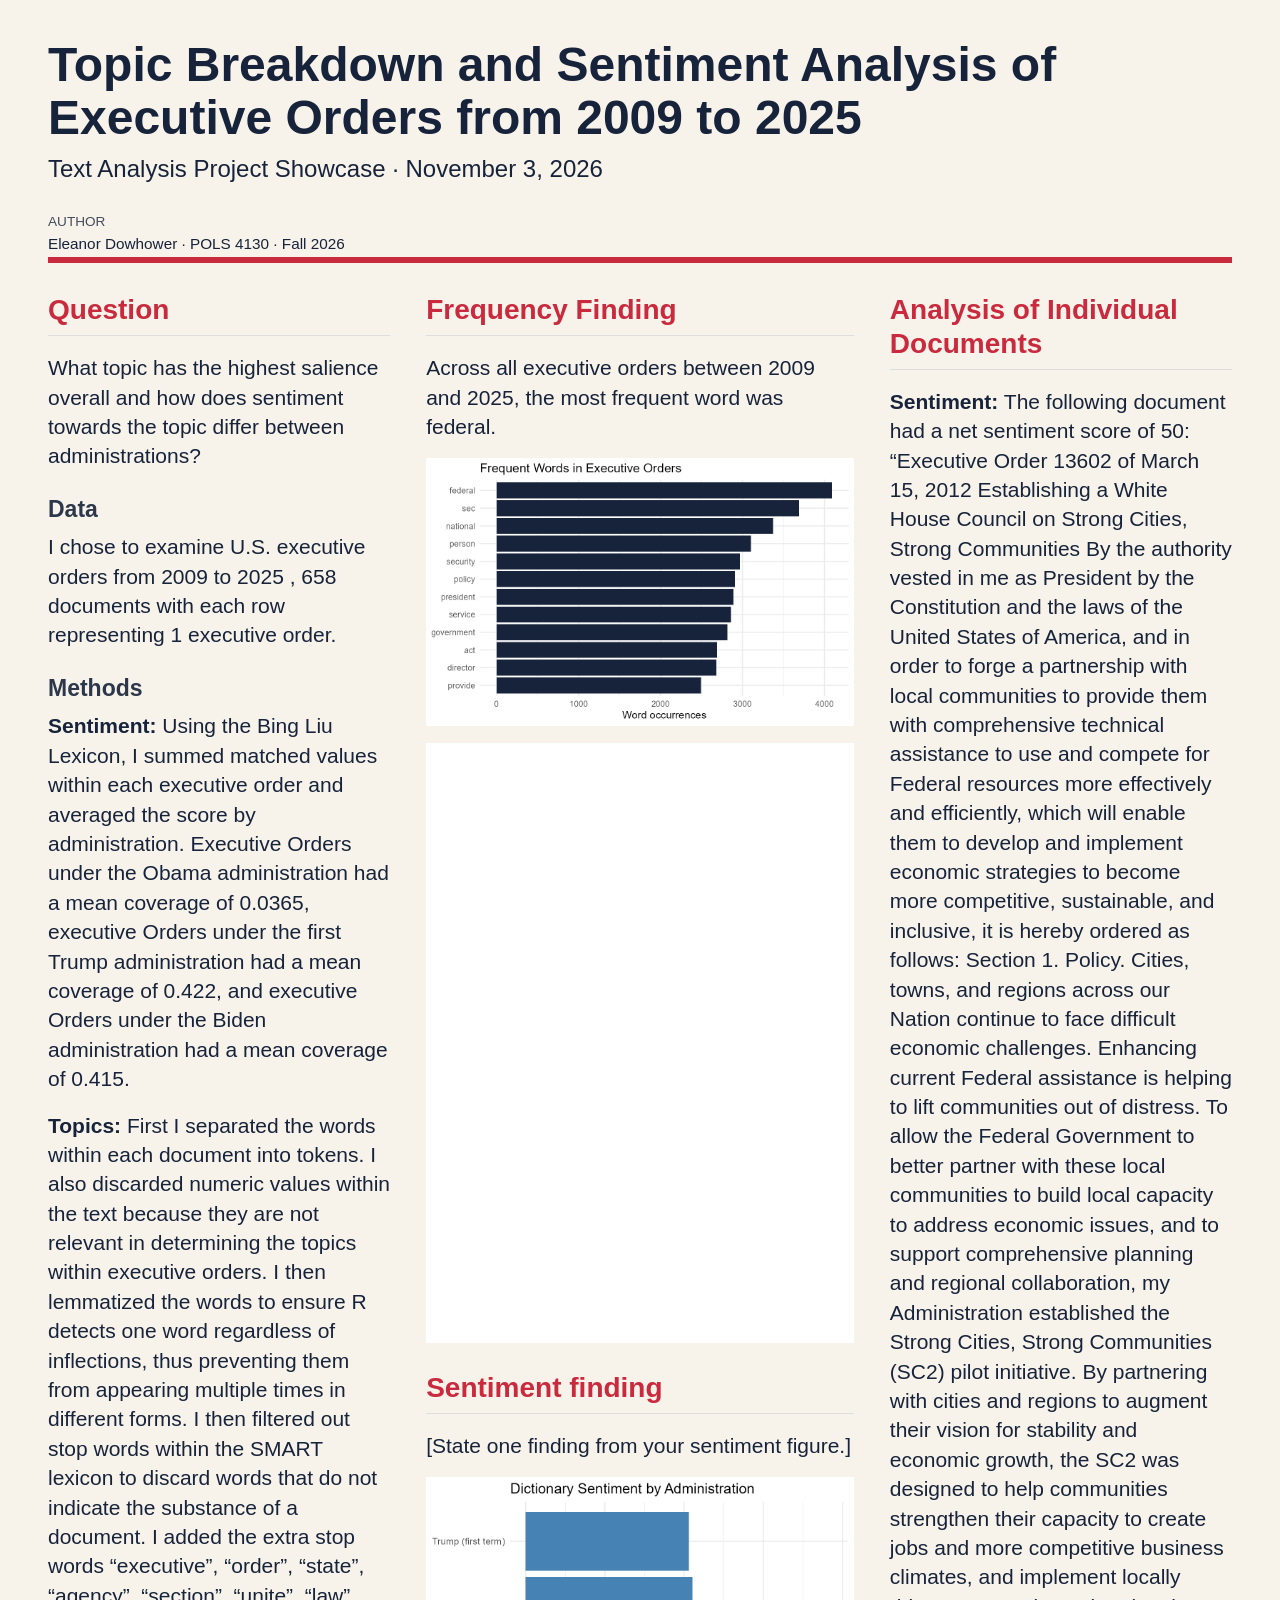
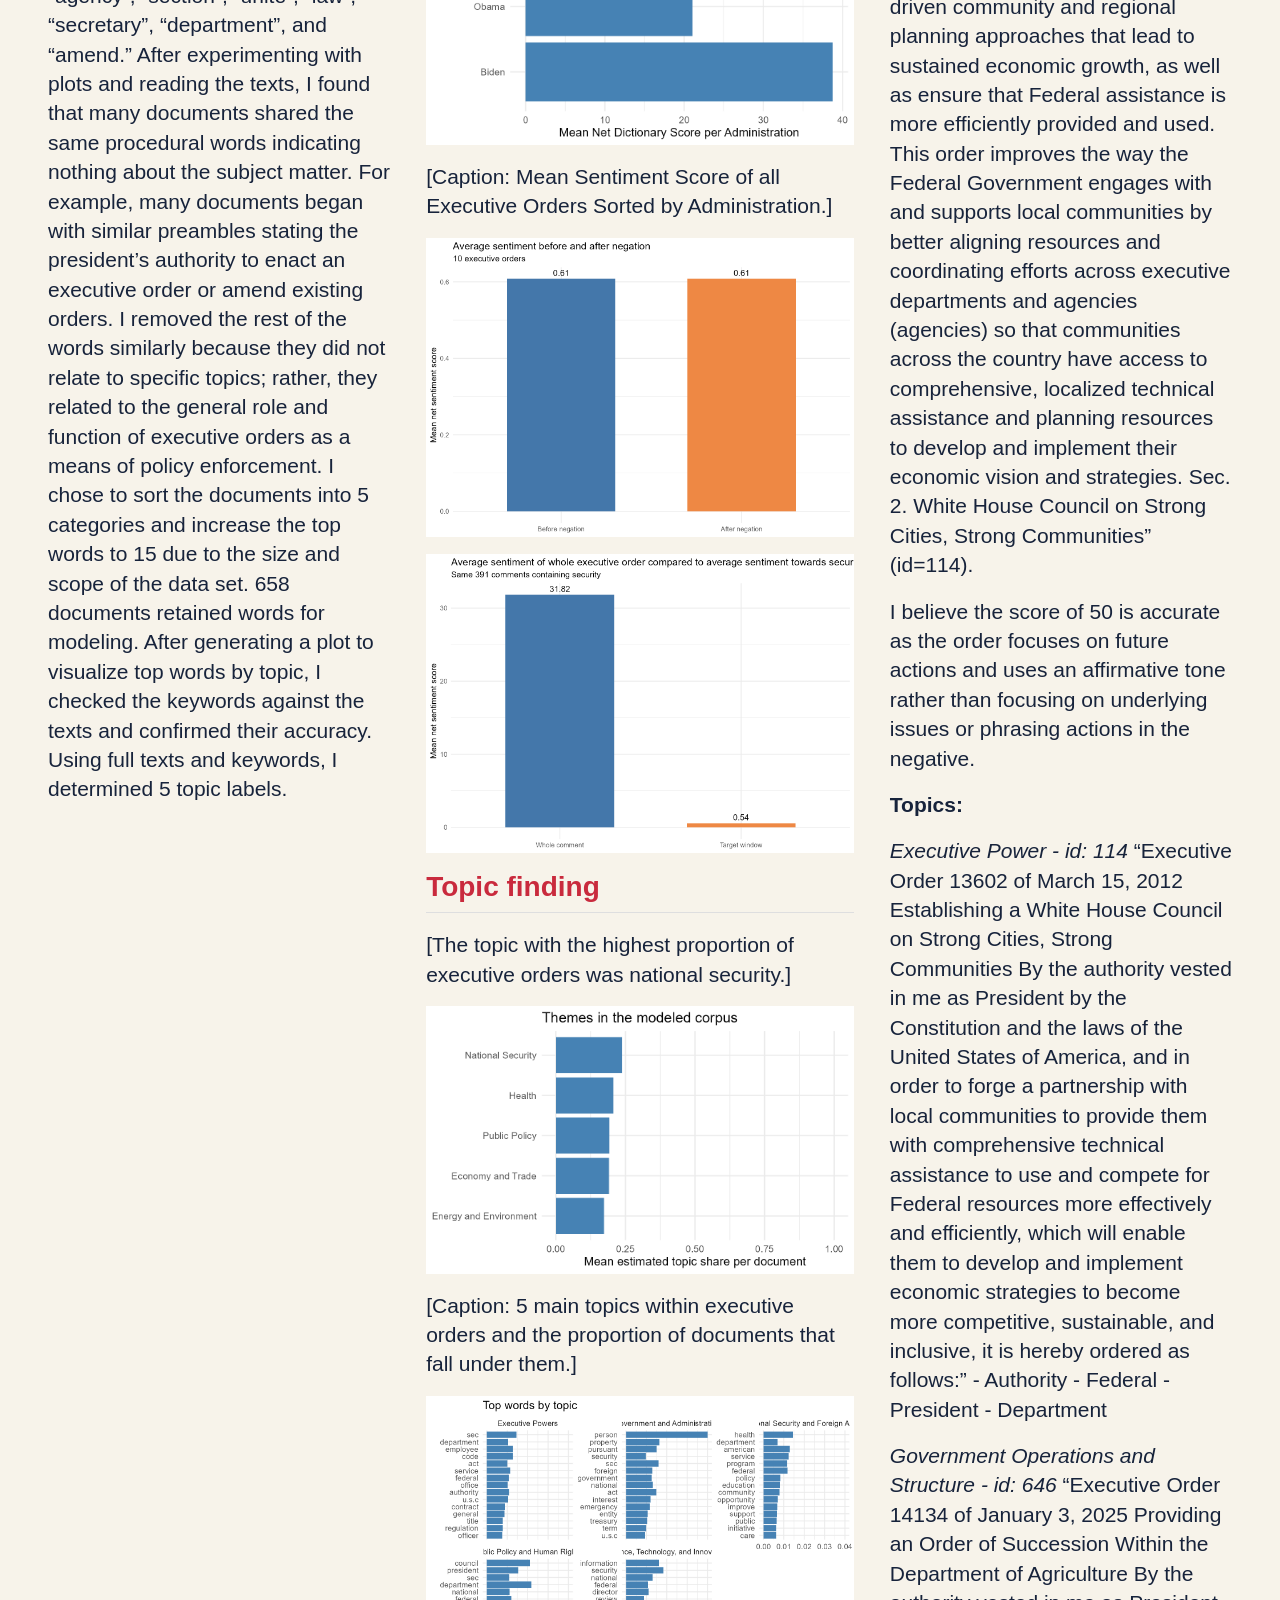
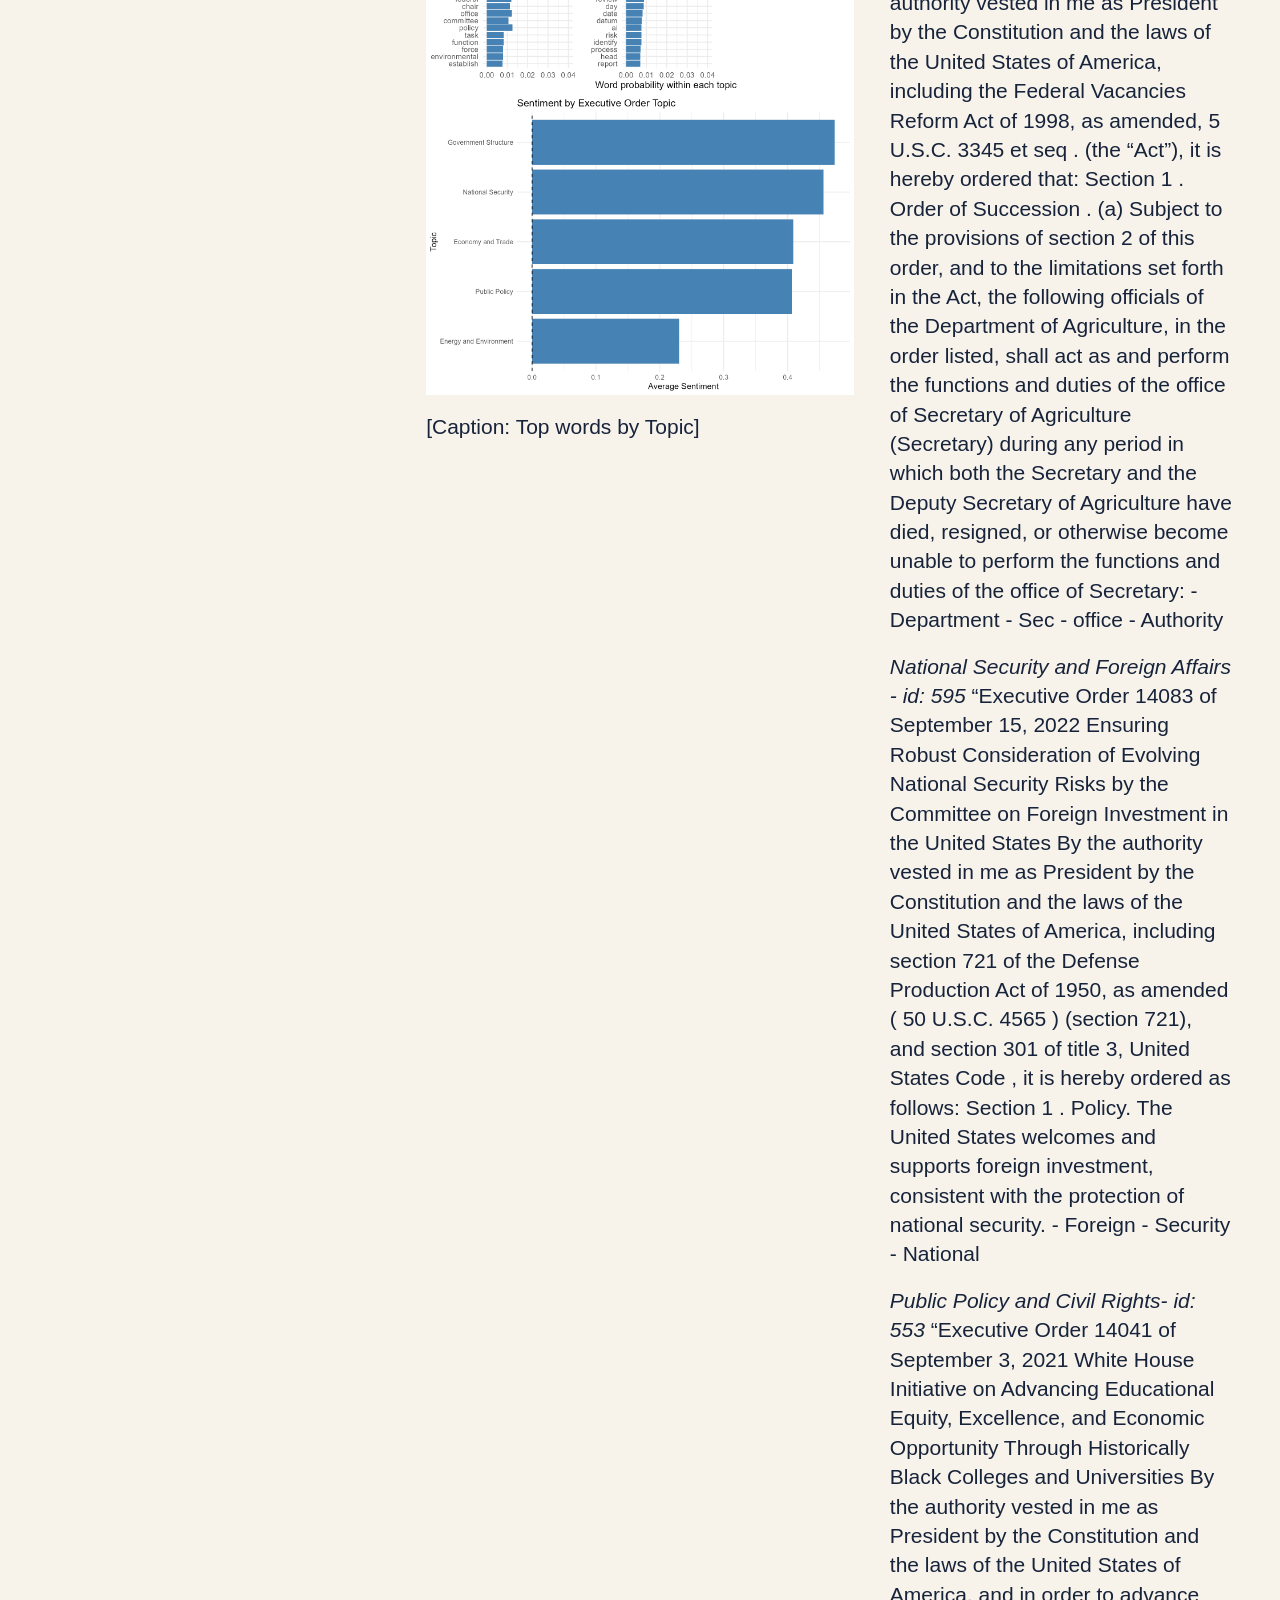
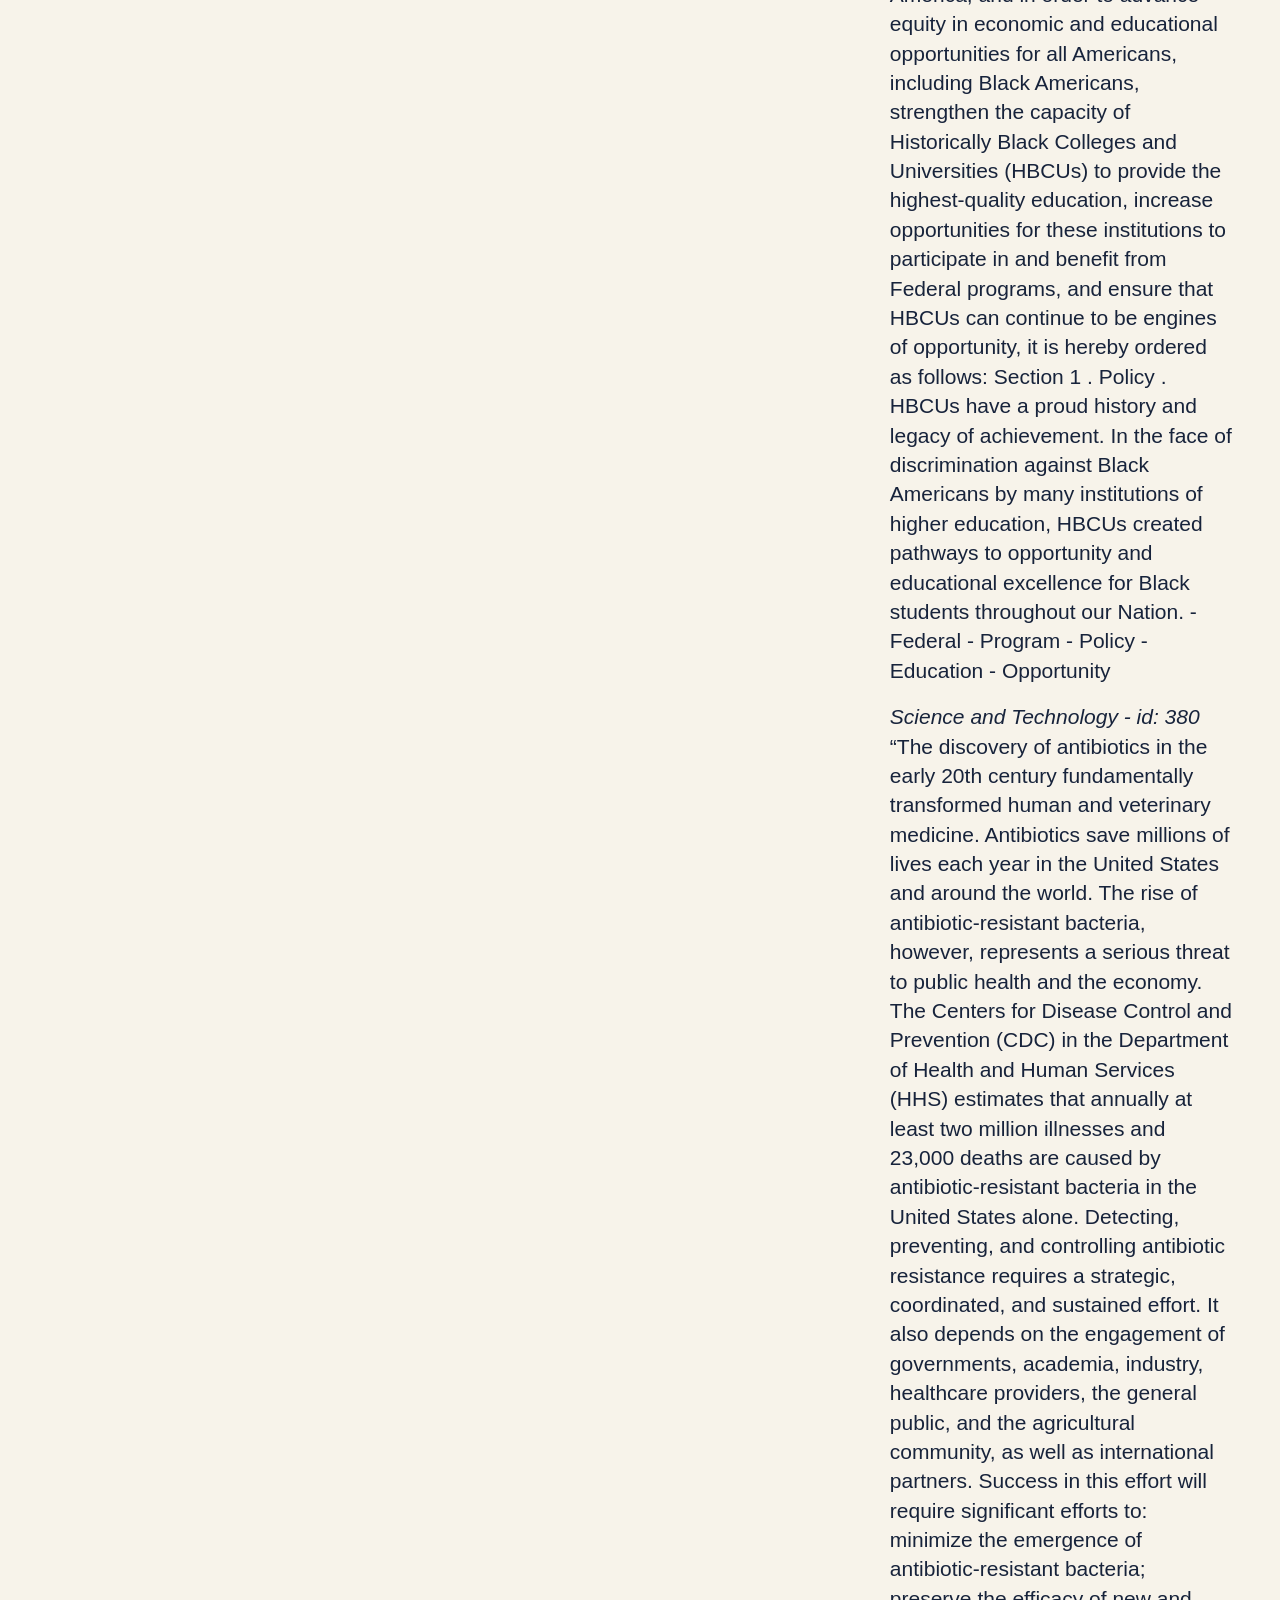
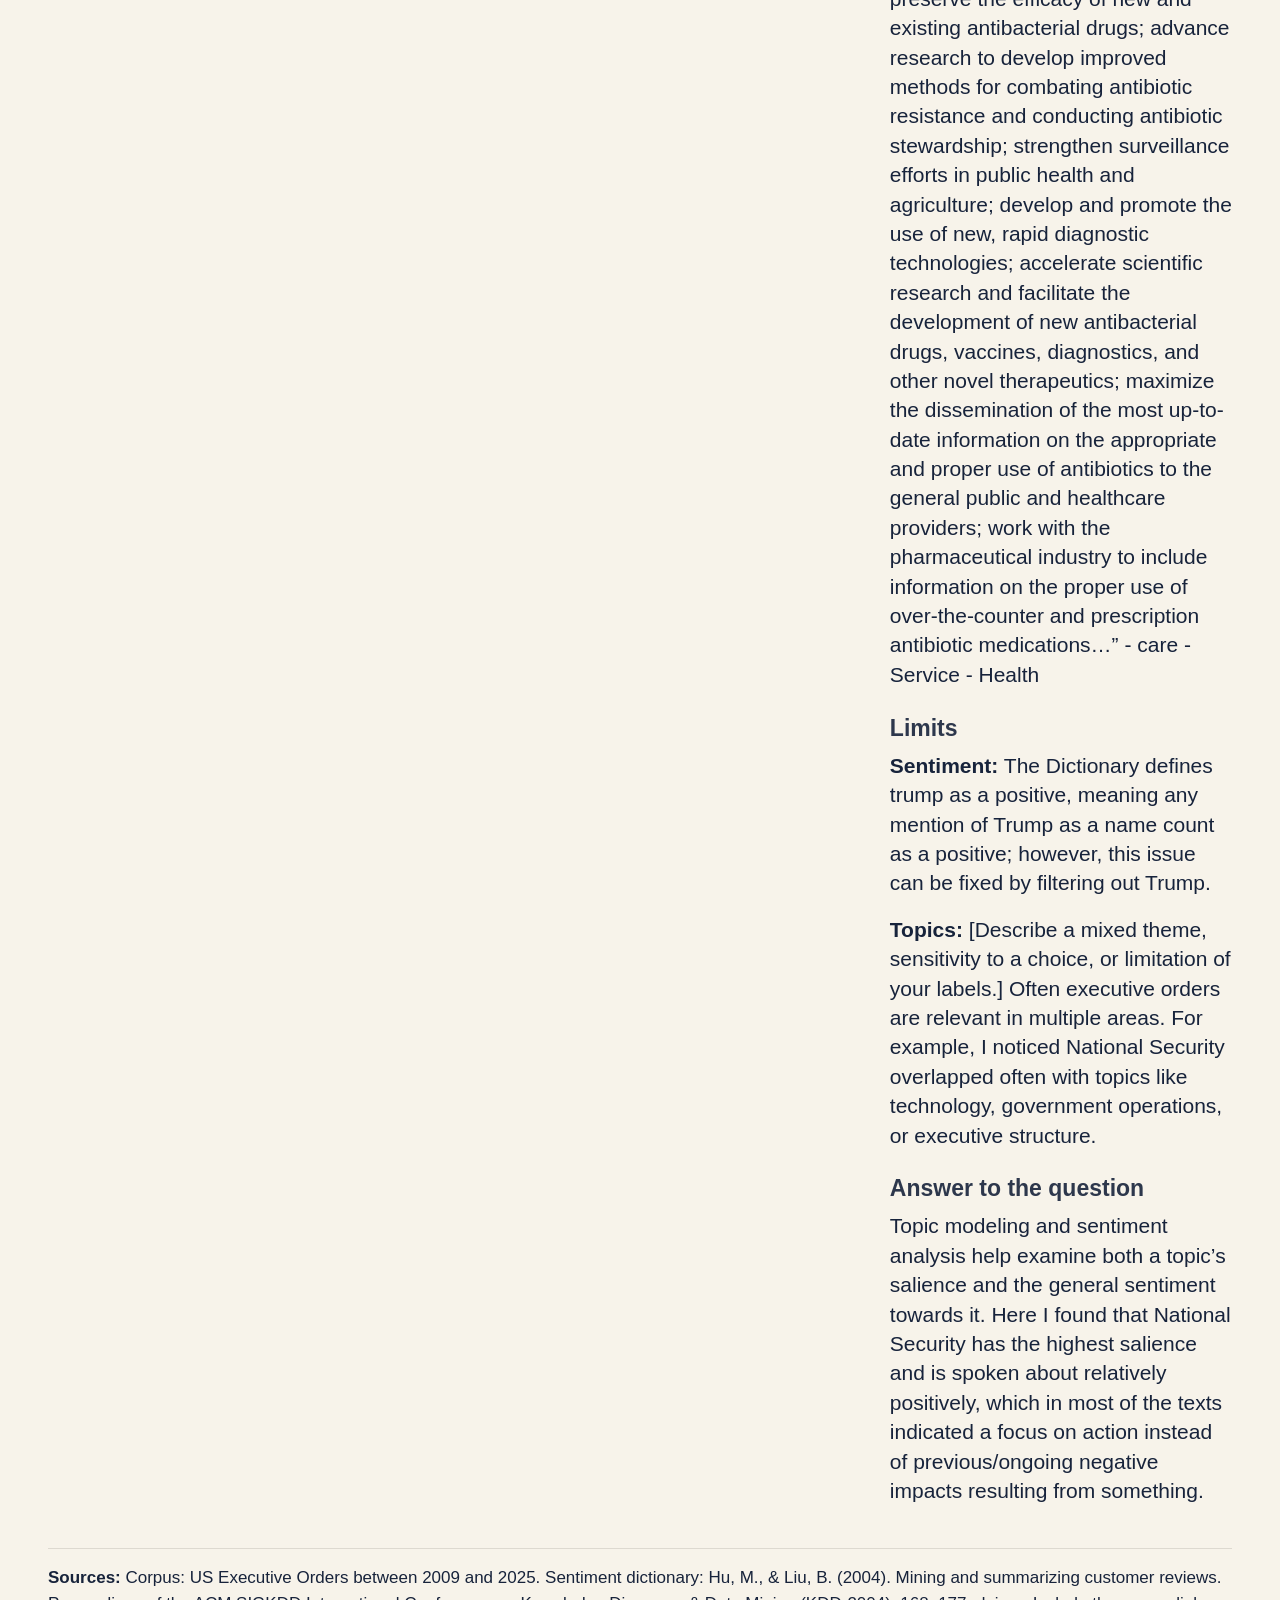
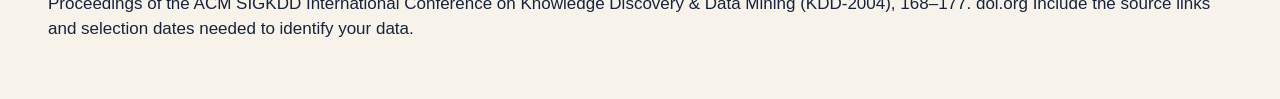
==== commit 504cccd8: "chngs" ====
--- a/research_poster.html
+++ b/research_poster.html
@@ -2,19 +2,22 @@
 <html xmlns="http://www.w3.org/1999/xhtml" lang="en" xml:lang="en"><head>
 
 <meta charset="utf-8">
-<meta name="generator" content="quarto-1.9.38">
+<meta name="generator" content="quarto-1.10.18">
 
 <meta name="viewport" content="width=device-width, initial-scale=1.0, user-scalable=yes">
 
 <meta name="author" content="Eleanor Dowhower · POLS 4130 · Fall 2026">
 
-<title>Comparing executive orders between 2009 and 2025, what issues did each administration focus on and how did they address them?</title>
+<title>Topic Breakdown and Sentiment Analysis of Executive Orders from 2009 to 2025</title>
 <style>
 
-code{white-space: pre-wrap;}
 span.smallcaps{font-variant: small-caps;}
-div.columns{display: flex; gap: min(4vw, 1.5em);}
-div.column{flex: auto; overflow-x: auto;}
+div.columns{display: flex; gap: 1.5em;}
+div.column{flex: auto;}
+@media screen {
+div.columns{gap: min(4vw, 1.5em);}
+div.column{overflow-x: auto;}
+}
 div.hanging-indent{margin-left: 1.5em; text-indent: -1.5em;}
 ul.task-list{list-style: none;}
 ul.task-list li input[type="checkbox"] {
@@ -2160,7 +2163,7 @@
 .bi-globe-central-south-asia-fill::before { content: "\f91d"; }
 .bi-globe-europe-africa-fill::before { content: "\f91e"; }
 </style>
-<link href="data:text/css,%40font%2Dface%20%7B%0Afont%2Dfamily%3A%20%27Lato%27%3B%0Afont%2Dstyle%3A%20italic%3B%0Afont%2Dweight%3A%20400%3B%0Afont%2Ddisplay%3A%20swap%3B%0Asrc%3A%20url%28data%3Afont%2Fttf%3Bbase64%2CAAEAAAAQAQAABAAAR1BPU0UhiswAABdUAAAVrkdTVUKOao6oAAACcAAAAHBPUy8y2a155gAAAhAAAABgY21hcLF2jaQAAALgAAABdGN2dCAG8BiZAAABXAAAAC5mcGdtclpyQAAAEGwAAAblZ2FzcAARABgAAAEMAAAADGdseWYClP%2FEAAAtBAAA7%2BRoZWFk%2B6rxnQAAAYwAAAA2aGhlYQ%2FIDlQAAAE4AAAAJGhtdHj%2FQ1HpAAAMOAAABDJsb2NhOV%2F%2FqgAABFQAAAIibWF4cAIQB%2FkAAAEYAAAAIG5hbWU1jFJKAAAGeAAAApBwb3N0UODbfwAACQgAAAMvcHJlcKYHlRcAAAHEAAAASwABAAIAEQAH%2F%2F8ADwABAAABEACCAAcAYgAEAAIAIgAtADkAAACXBuUAAgABAAEAAAe2%2FlYAAAhP%2Fxr%2B1gf%2FB9AA9gAAAAAAAAAAAAAAAAEJAAAAAAAAAAAAAACzAIsAswCzAIsAjAWZAAAFugP1AAD%2BqQWp%2F%2FAFugQD%2F%2FL%2BlAAAAAEAAAABGqDauiOkXw889QAJB9AAAAAAypNecAAAAADK3y6G%2Fxr%2BDAf%[base64]%2BwIGSv56AZAHtgGqIAAAkwAAAAAD9QWZAAAAIAACAAEAAAAKADAARAACREZMVAAabGF0bgAOAAQAAAAA%2F%2F8AAQABAAQAAAAA%2F%2F8AAQAAAAJsaWdhAA5saWdhAA4AAAABAAAAAQAEAAQAAAABAAgAAQAaAAEACAACAAwABgEHAAIATwEGAAIATAABAAEASQAAAAIAAAADAAAAFAADAAEAAAAUAAQBYAAAAFQAQAAFABQAAAANAH4A%2FwEHARkBMQFEAVMBWwFhAX4BkgLHAskC3QPAIBQgGiAeICIgJiAwIDogRCCsISIhJiICIgYiDyISIhoiHiIrIkgiYCJlJcomafsC%2F%2F8AAAAAAA0AIACgAQQBGAExAUEBUgFaAWABeAGSAsYCyQLYA8AgEyAYIBwgICAmIDAgOSBEIKwhIiEmIgIiBiIPIhEiGiIeIisiSCJgImQlyiZp%2BwH%2F%2FwAB%2F%2FX%2F4%2F%2FC%2F77%2Frv%2BX%2F4j%2Fe%2F91%2F3H%2FW%2F9I%2FhX%2BFP4G%2FSTg0uDP4M7gzeDK4MHgueCw4Enf1N%[base64]%2FQQIxBSEIIRLxJVEuATfRQpFJIU%2BhVUFhQWhha7FzgX2RgcGKkZHBmVGgwavBtrHCEchB0EHWQd%2FB6CHugfSR%2BHH7Mf7CA8IF8gjiFJIkQi5SPNJHolNyZjJwonkyhSKQ4pSyooKtgrUSw5LPwtiC47Lx0v0DAwMNkxYDHXMjYyuDLjM2gztjO2NCo0%2FDXvNo43VTeSOFU4xzn5OsQ7CztFO2U8ojzCPSU9kT4WPsI%2B8j%2FUQElAfEEJQXhB20IjQ2FEvEaERzNHP0dLR1dHY0dvR3tIN0mzSb9Jy0nXSeNJ70n7SgdKE0q9SslK1UrhSu1K%2BUsFSypMEUwdTClMNUxBTFNMzU3JTdVN4U3tTflOBU4RUDJRh1GTUZ9Rq1G3UcNRz1HbUedSjFKeUrBSwlLUUuZS%2BFNWVFxUblSAVJJUpFS2VZdVqVbNWFBYXFhuWZJazFsGW2tbyFvUW%2BZdR160XsBe0F7cXuxe%2Fl8KXxxfKF86X0ZfWGAVYGVgrmC2YRphSWGiYhFipGMLY9Rj9GQUZEBkbGSXZOVlNGWCZmJnp2flaIdqJmpOanZqrGvSbIRtZG44bpFvBm90b5RwBHDEcUNxznJbcqNy63Mxc1l0anXNdfF2V3Z%[base64]%2F%[base64]%[base64]%2BAIAAgQDsAO4AugEFAQYA%2FQD%2BAQcBCADXAOIA4wEJAQoAsACxAQsBDADkAOUAuwENAQ4BDwEQAOYA5wCmANgA4QERANsA3ADdAOAA2QDfAJsAsgCzALYAtwDEALQAtQDFAIIAwgCHAKsAxgC%[base64]%2F4AuAAlASIAHMBqQAyAoEAYQGpAC0Ct%2F%2BvBIgATwSIAOUEiAAvBIgAXQSIAC0EiABEBIgAaASIALsEiABSBIgA0QGpAC0BqQAuBCsAnwSIAI0EKwB9AuEAhAXZAE0E1f%2FBBKcAYQTSAGQFaQBhBCsAYQQRAGEFRQBkBXAAYQI2AIEDMf%2F7BOkAcgOzAGEGoABhBW8AYQW5AGQEaAByBbgAZASkAHID0QAMBD8AewU%2FAJIE6wB8B1oAgQSo%2F7oEjQB5BHwAEAIoACECtgBsAij%2F8QSIANcC1v%2BhAjgATQPyADAEGgBPA2IAPAQcADUDmgA7Al0APwOh%2F74EJABPAecAXwHb%2F2cDvwBOAdsAWAYfAEcEHABHA%2B0ANwQMABwD8gAwAr4ARwMKAAoCrQBfBBoAYAO4AEsFiwBRA6n%2FzgO4AFEDWgADAigAMQJYAKsCKP%2FwBIgAOQGCAAACewCUBIgAigSIAA8EiACrBIgAfgJYAKsDnwA7AjgAXgY9AF0CeACPA2sAhQSIAKUCgQBhBj0AXgI4AHADBQCOBIgAMwKYAIECmAClAjgBBwQCABEFOwBrAiMAlAI4ABcCmADkAsAAjgNrAHcFwwDEBcMAyQXDAJMC4f%2FnBNX%2FwQTV%2F8EE1f%2FBBNX%2FwQTV%2F8EE1f%2FBBqn%2FqATSAGQEKwBhBCsAYQQrAGEEKwBhAjYAVgI2AIECNgBnAjYAgQWsAEUFbwBhBbkAZAW5AGQFuQBkBbkAZAW5AGQEiABsBbgAMAU%2FAJIFPwCSBT8AkgU%2FAJIEjQB5BGgArgRJADMD8gAwA%2FIAMAPyADAD8gAwA%2FIAMAPyADAFpgAfA2IAPAOaADsDmgA7A5oAOwOaADsB5wA9AecAXwHnACIB5wAvA%2FwAPAQcAEcD7QA3A%2B0ANwPtADcD7QA3A%2B0ANwSIAHMD7QAGBBoAYAQaAGAEGgBgBBoAYAO4AFEEFQAlA7gAUQTV%2F8ED9AAwBOoAZANiADwEKwBhA5oAOwHnAF8D6QAcAlkATAVvAGEEHABHB9sAZAYIAC4D0QAMAwoACgPRAAwDCgAKBI0AeQR8ABADWgADBHwAEANaAAMEfAAQA1oAAwSIAAUCOABRAjgAcQI4AHACOACQAjgBEwI4ALkCOAAvAjgAaAI4AKcEeP%2FzBAIAlgXsAJYBigC7AYoAjQGrAAECpAC7AqQAlgKk%2F9wELACZBCwAQgSIAOcFrgAtCE8AWgJWAIUCVgB3AkH%2FGgSIACoFLwCgBV0AGgQrAEEFC%2F%2FRBVkAlgTt%2F%2FAEiAClBHgATATsAD0C5v97BIgAtgSIAI0EKwBaBCsAaQSIAI8AAP%[base64]%[base64]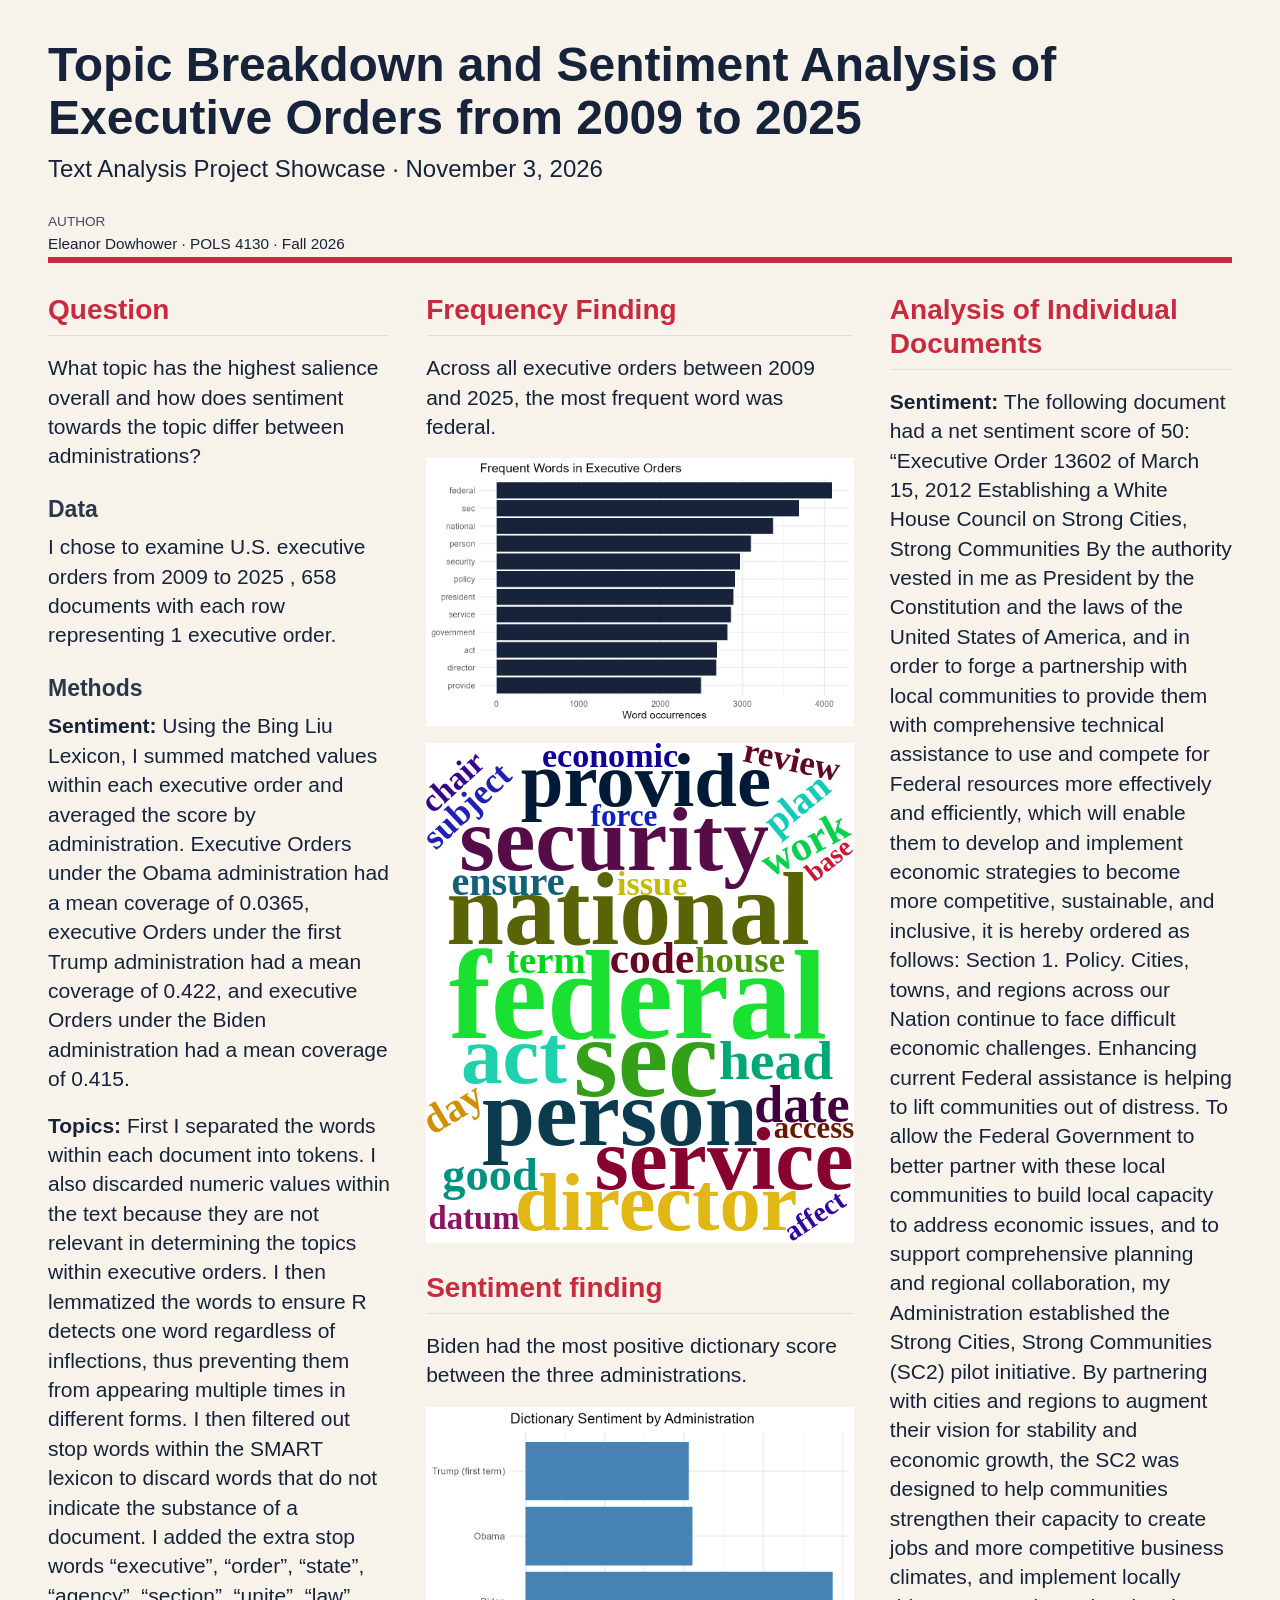
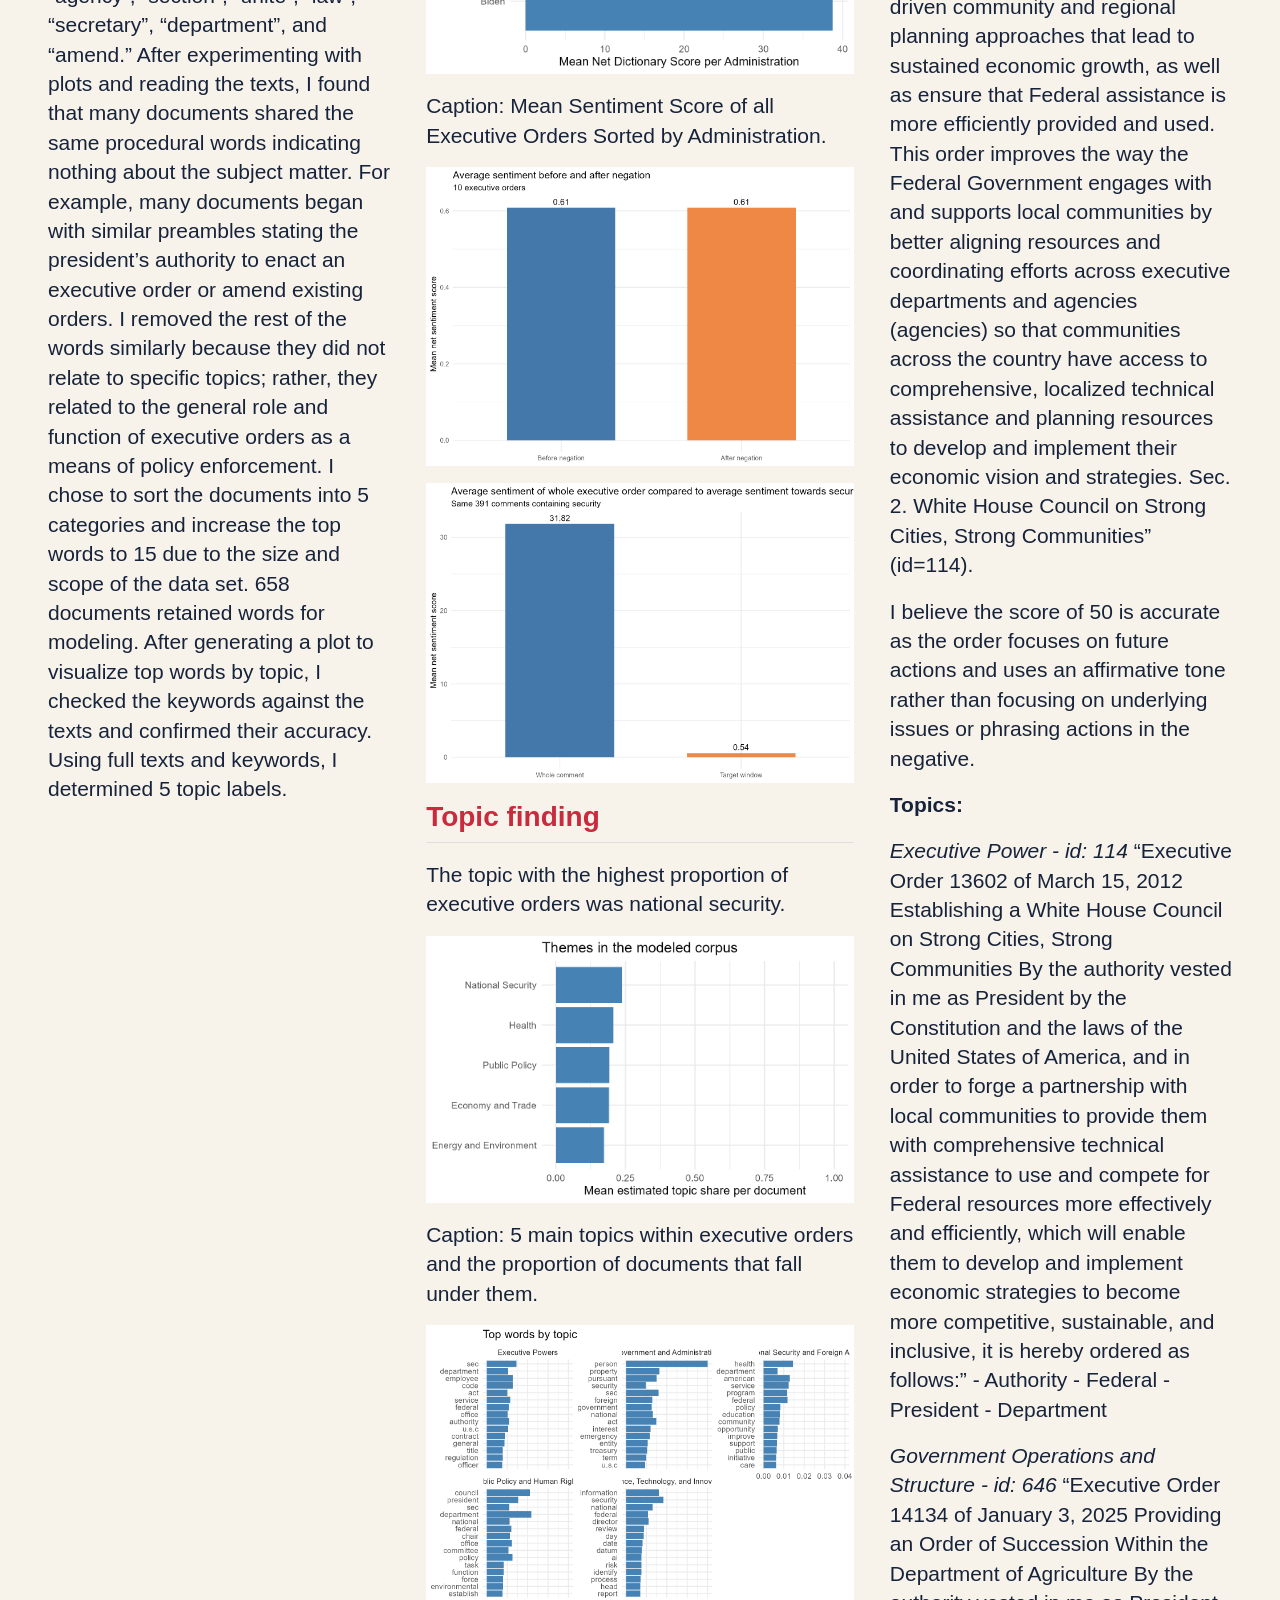
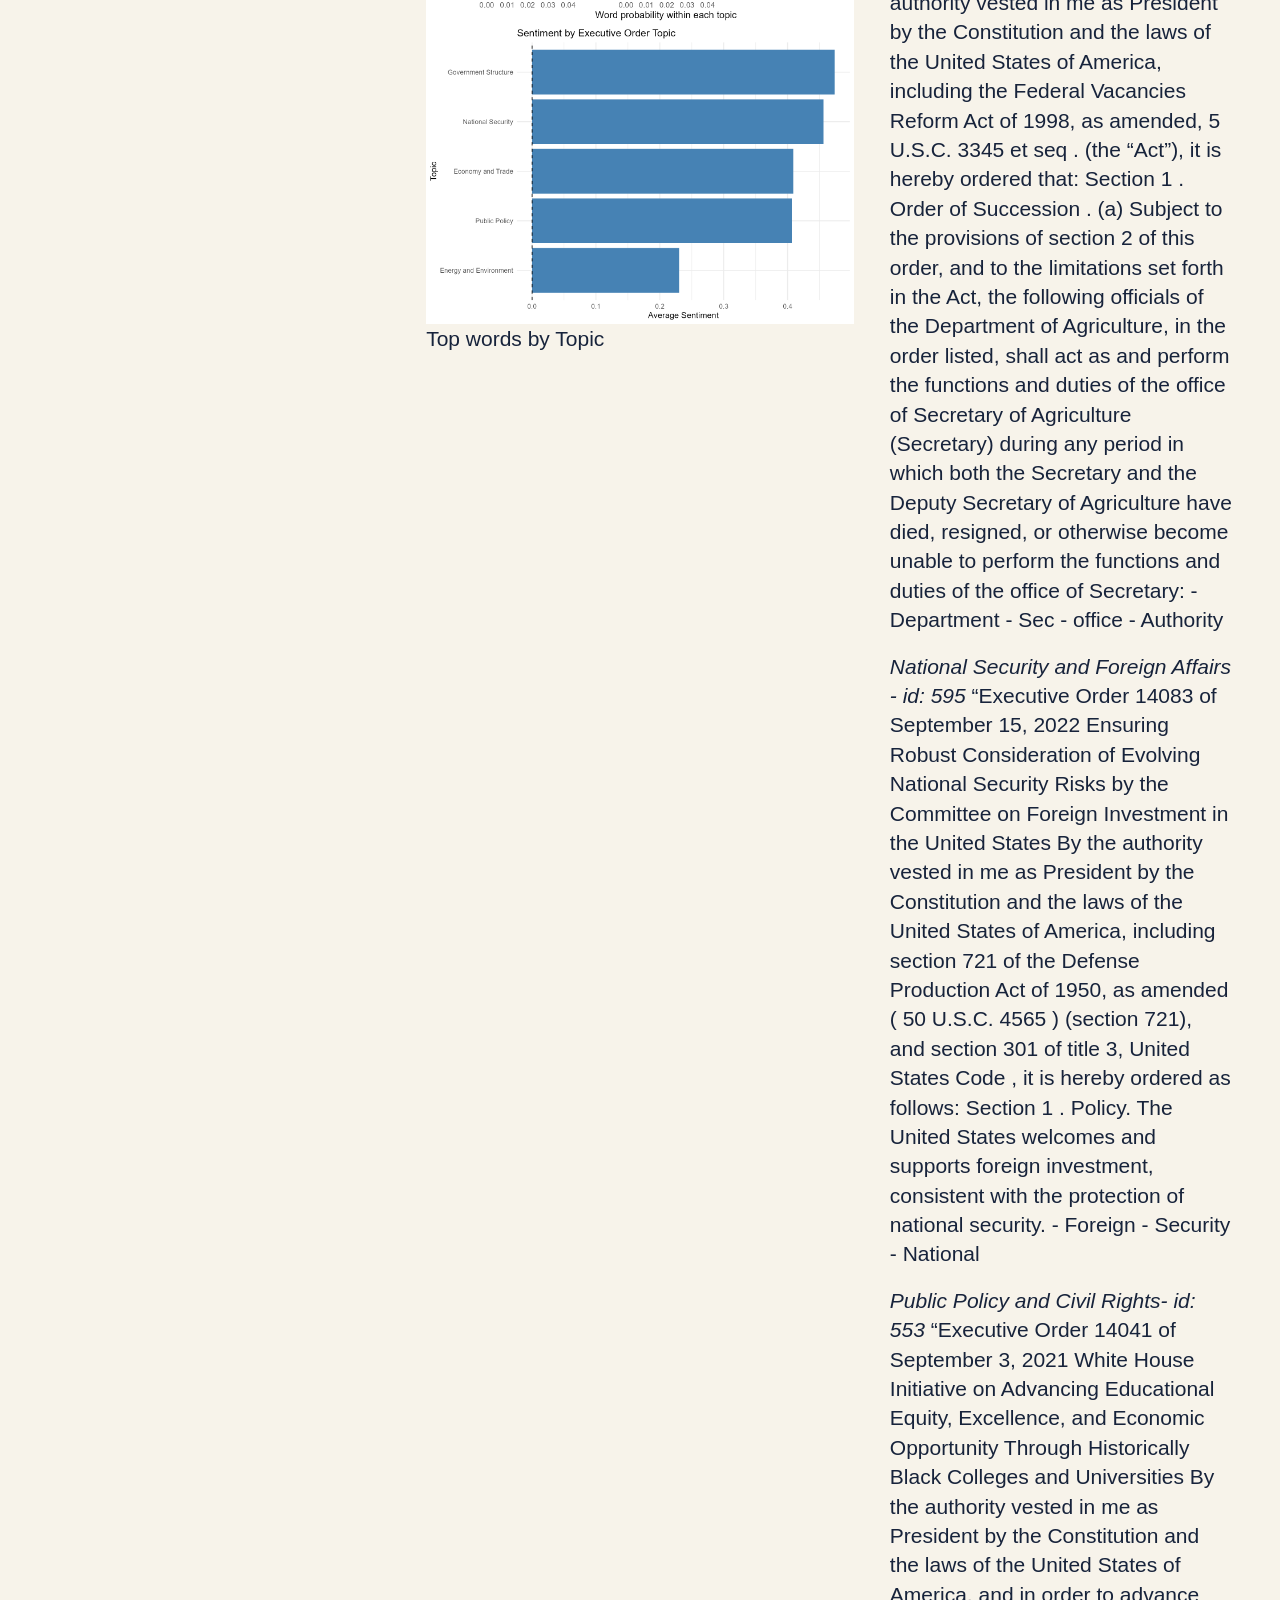
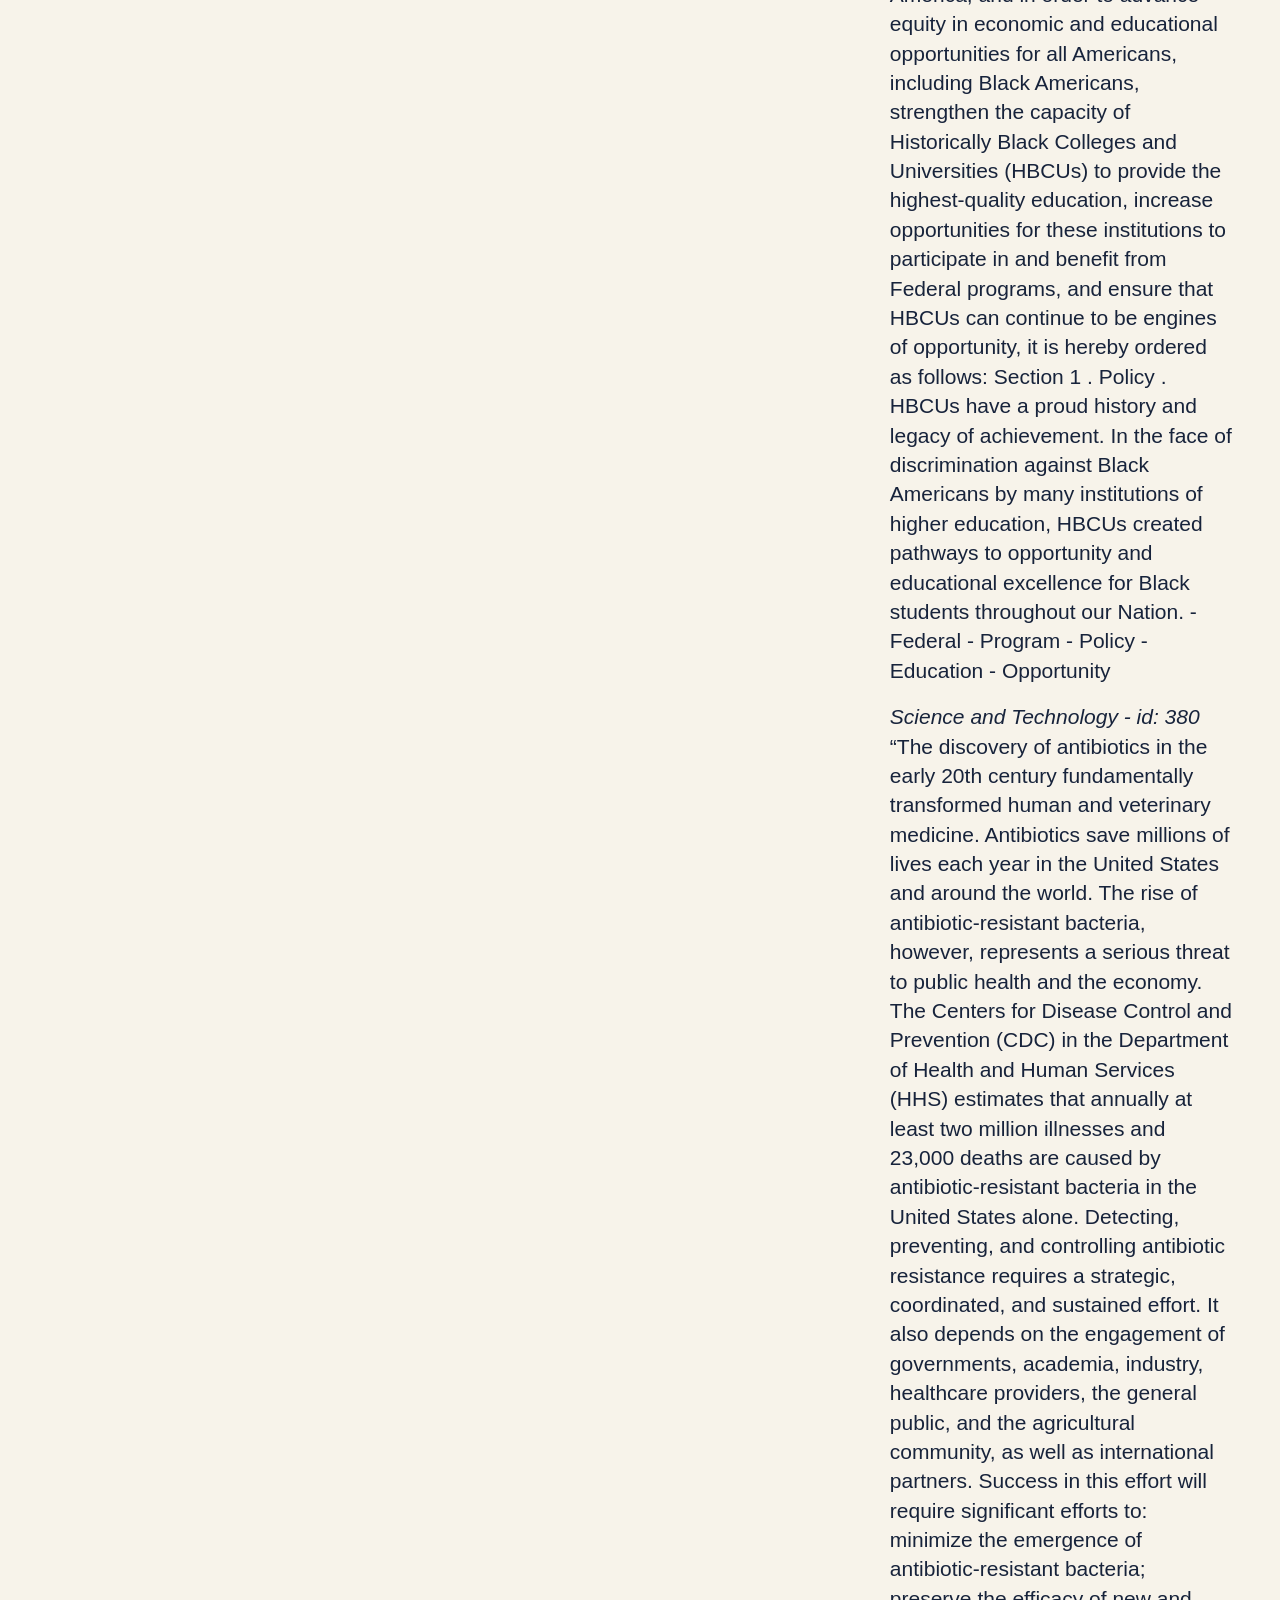
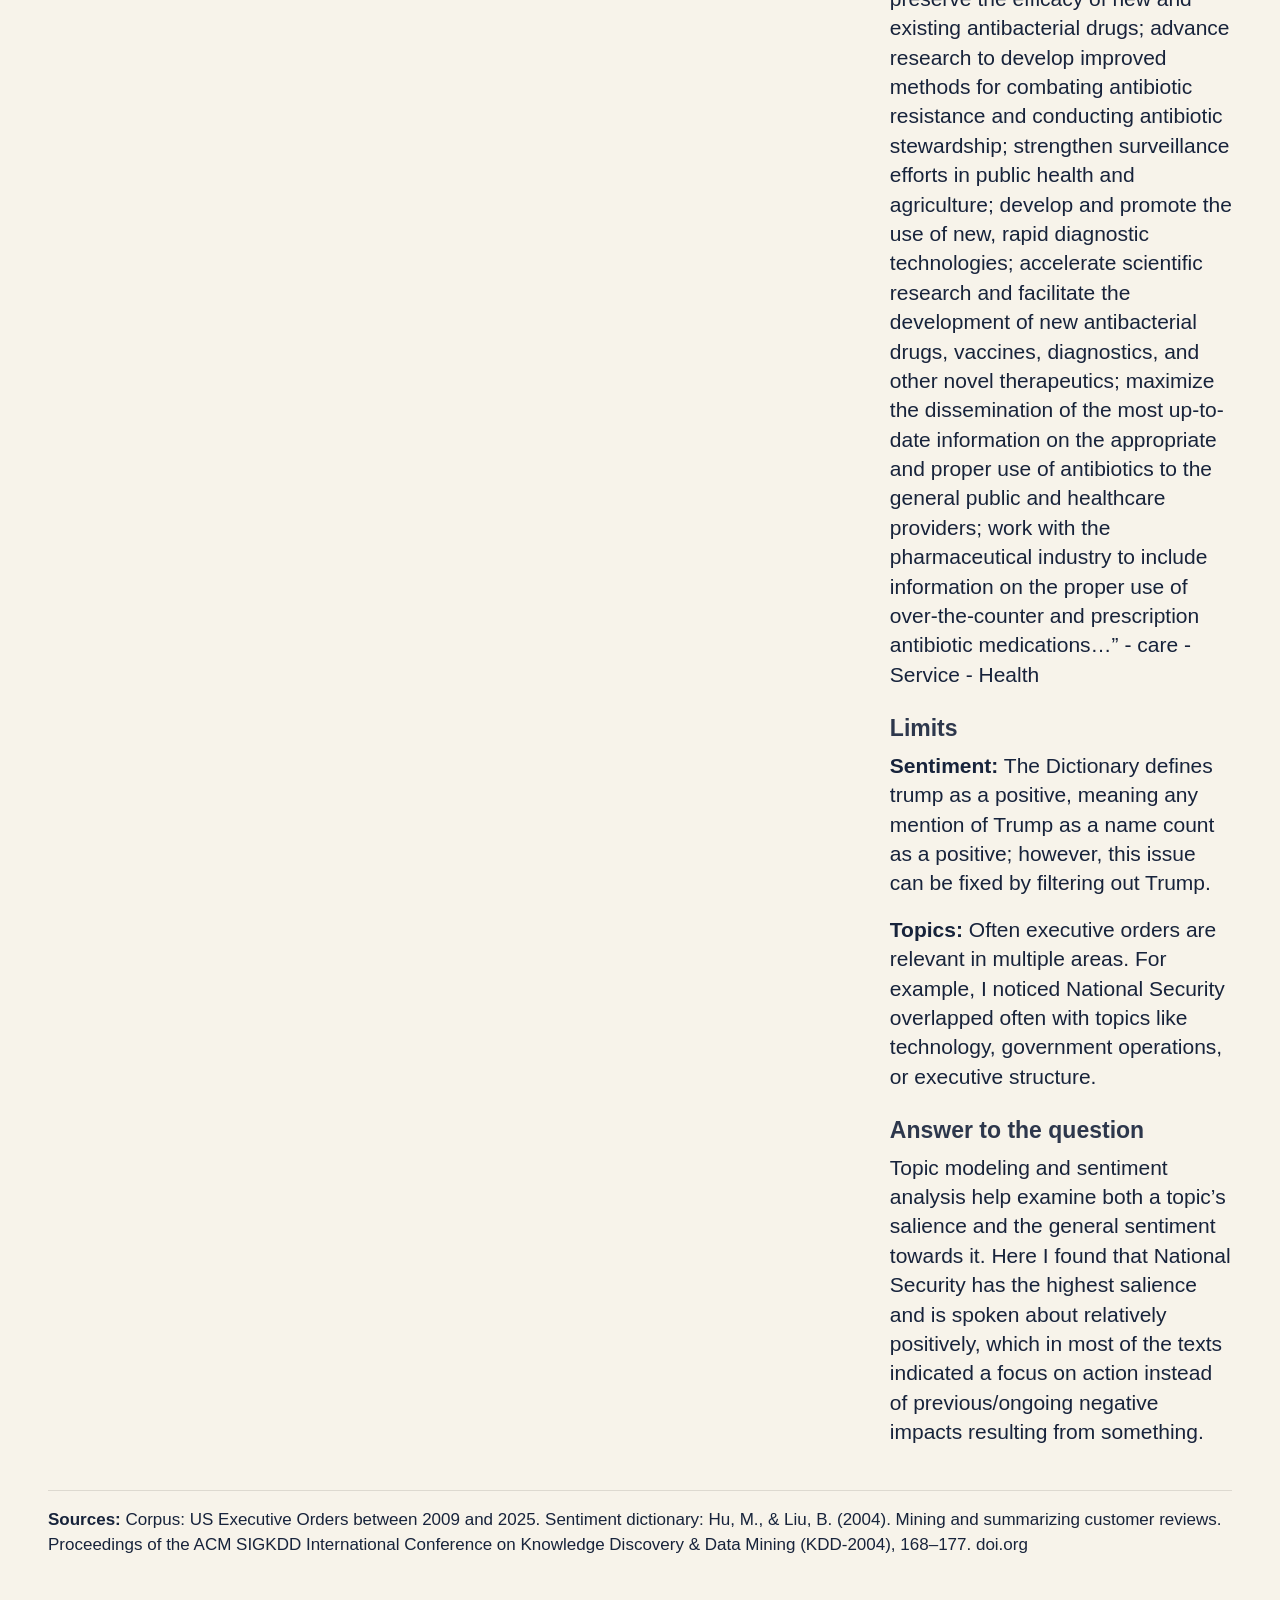
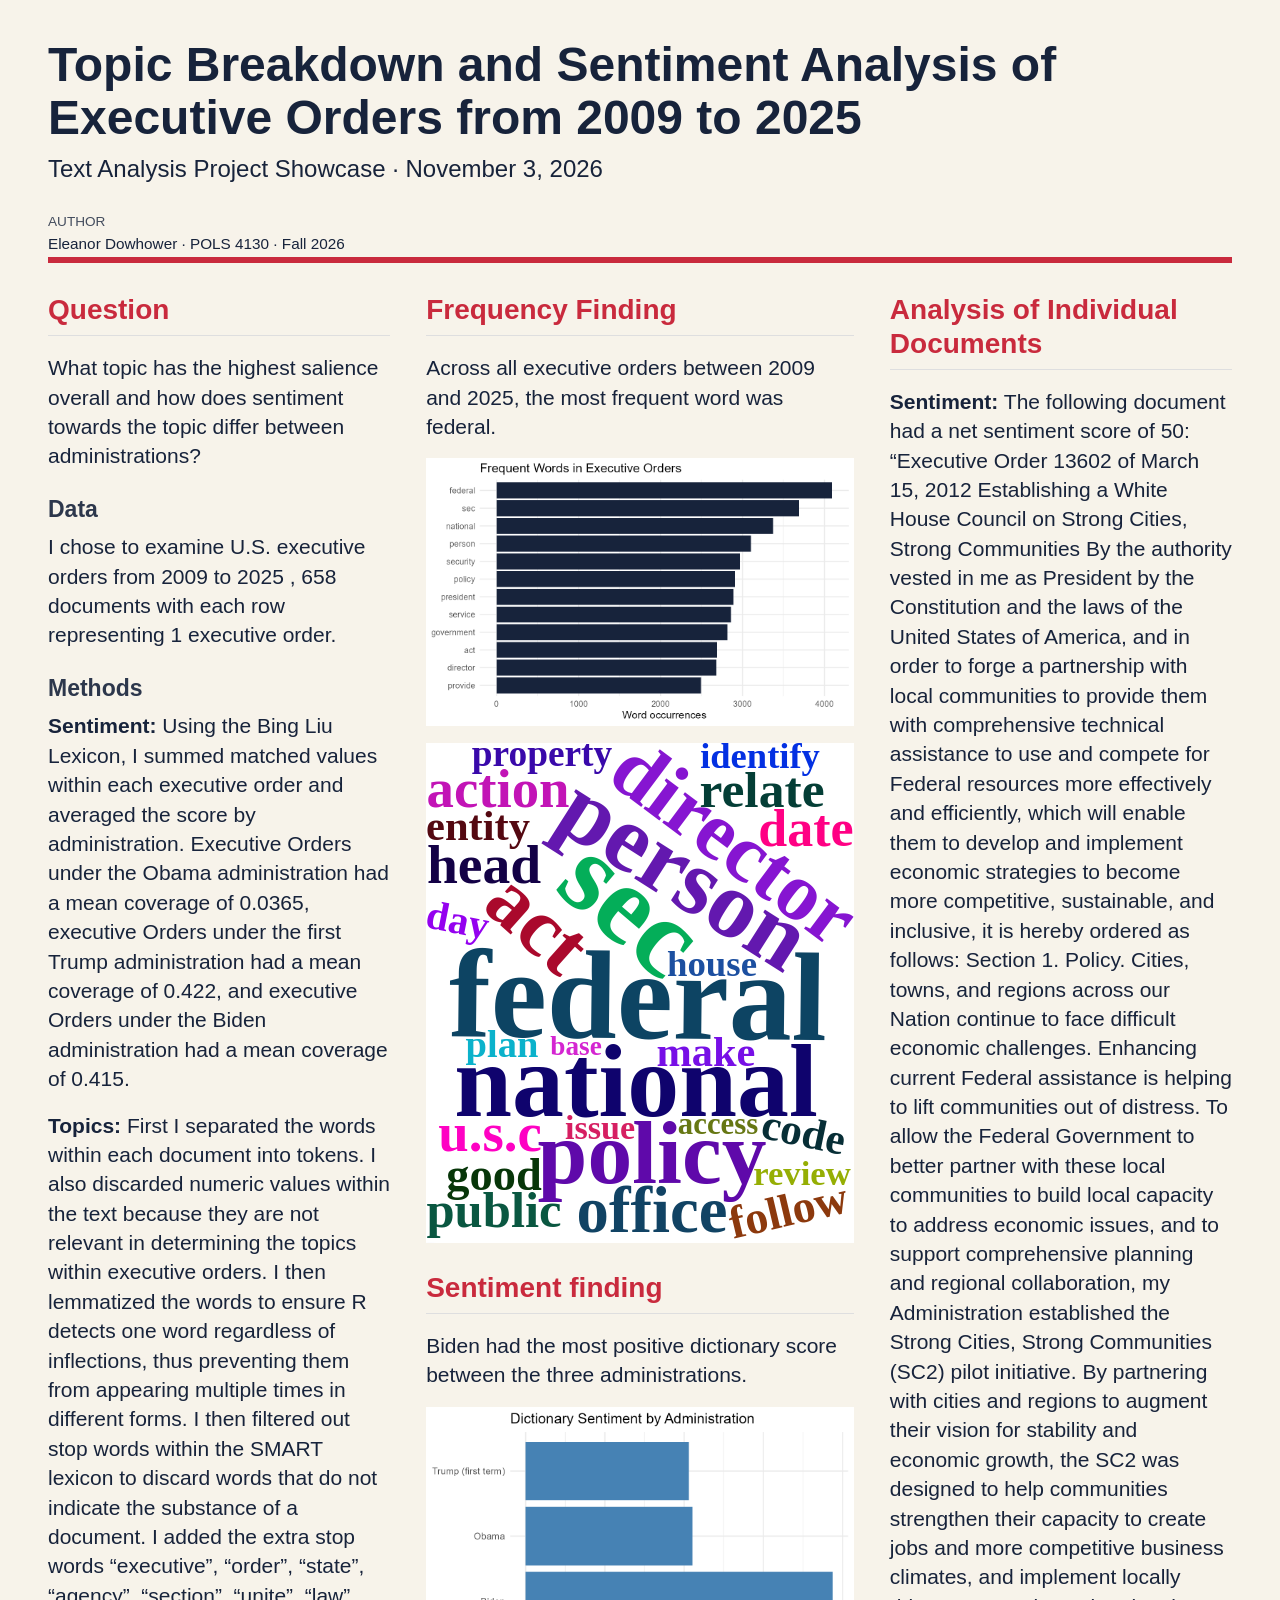
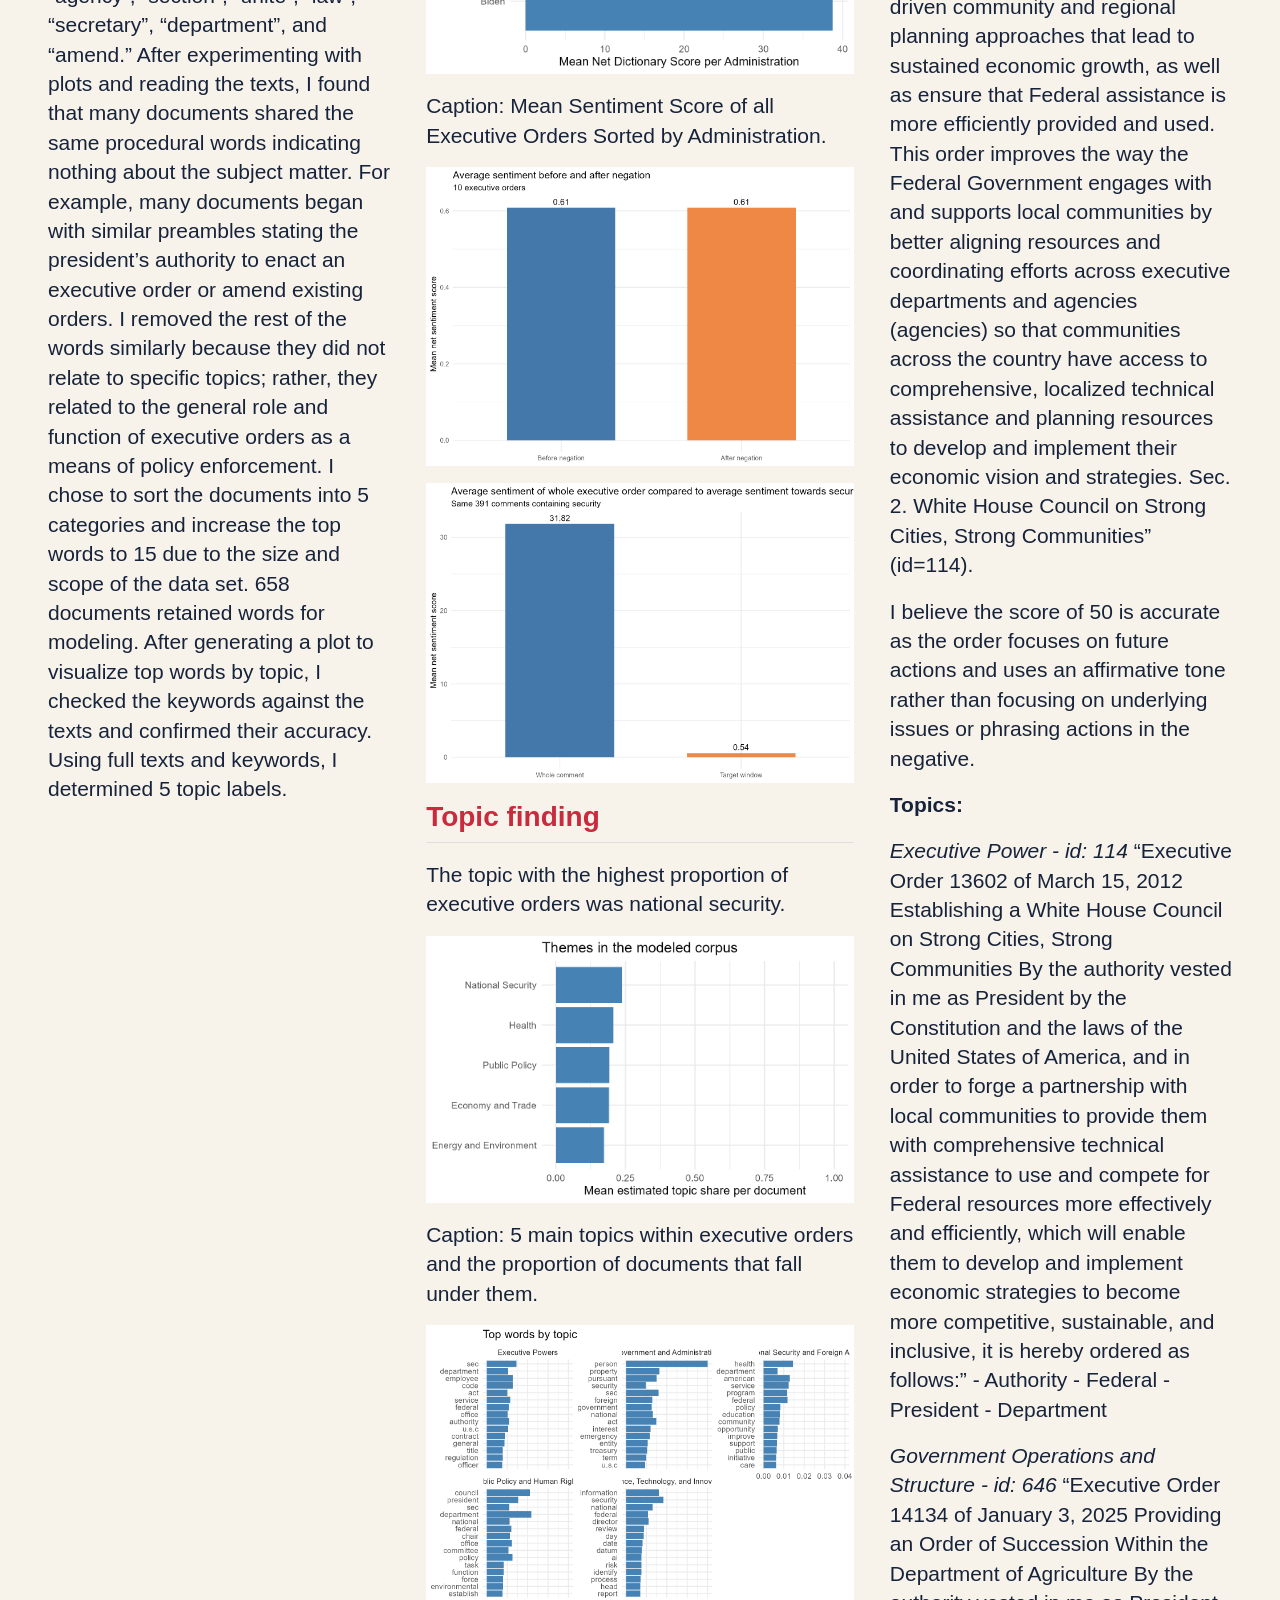
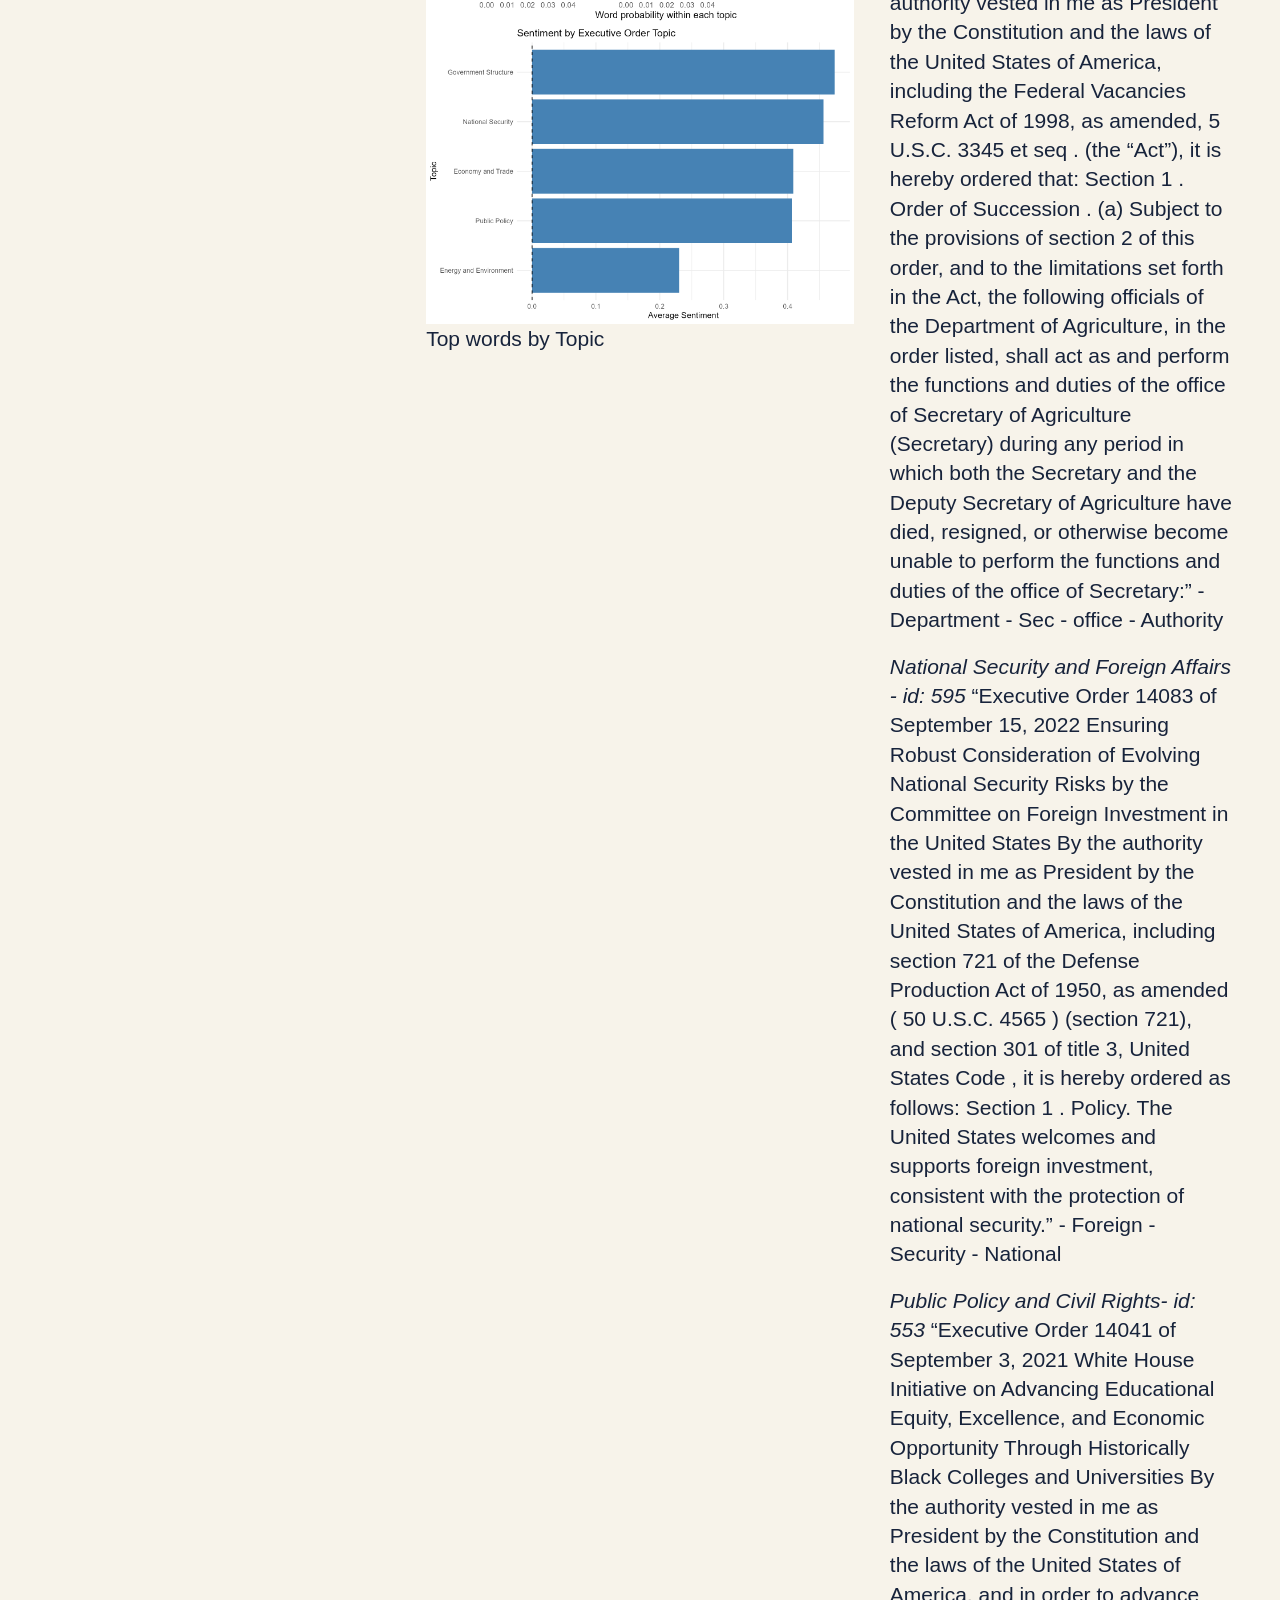
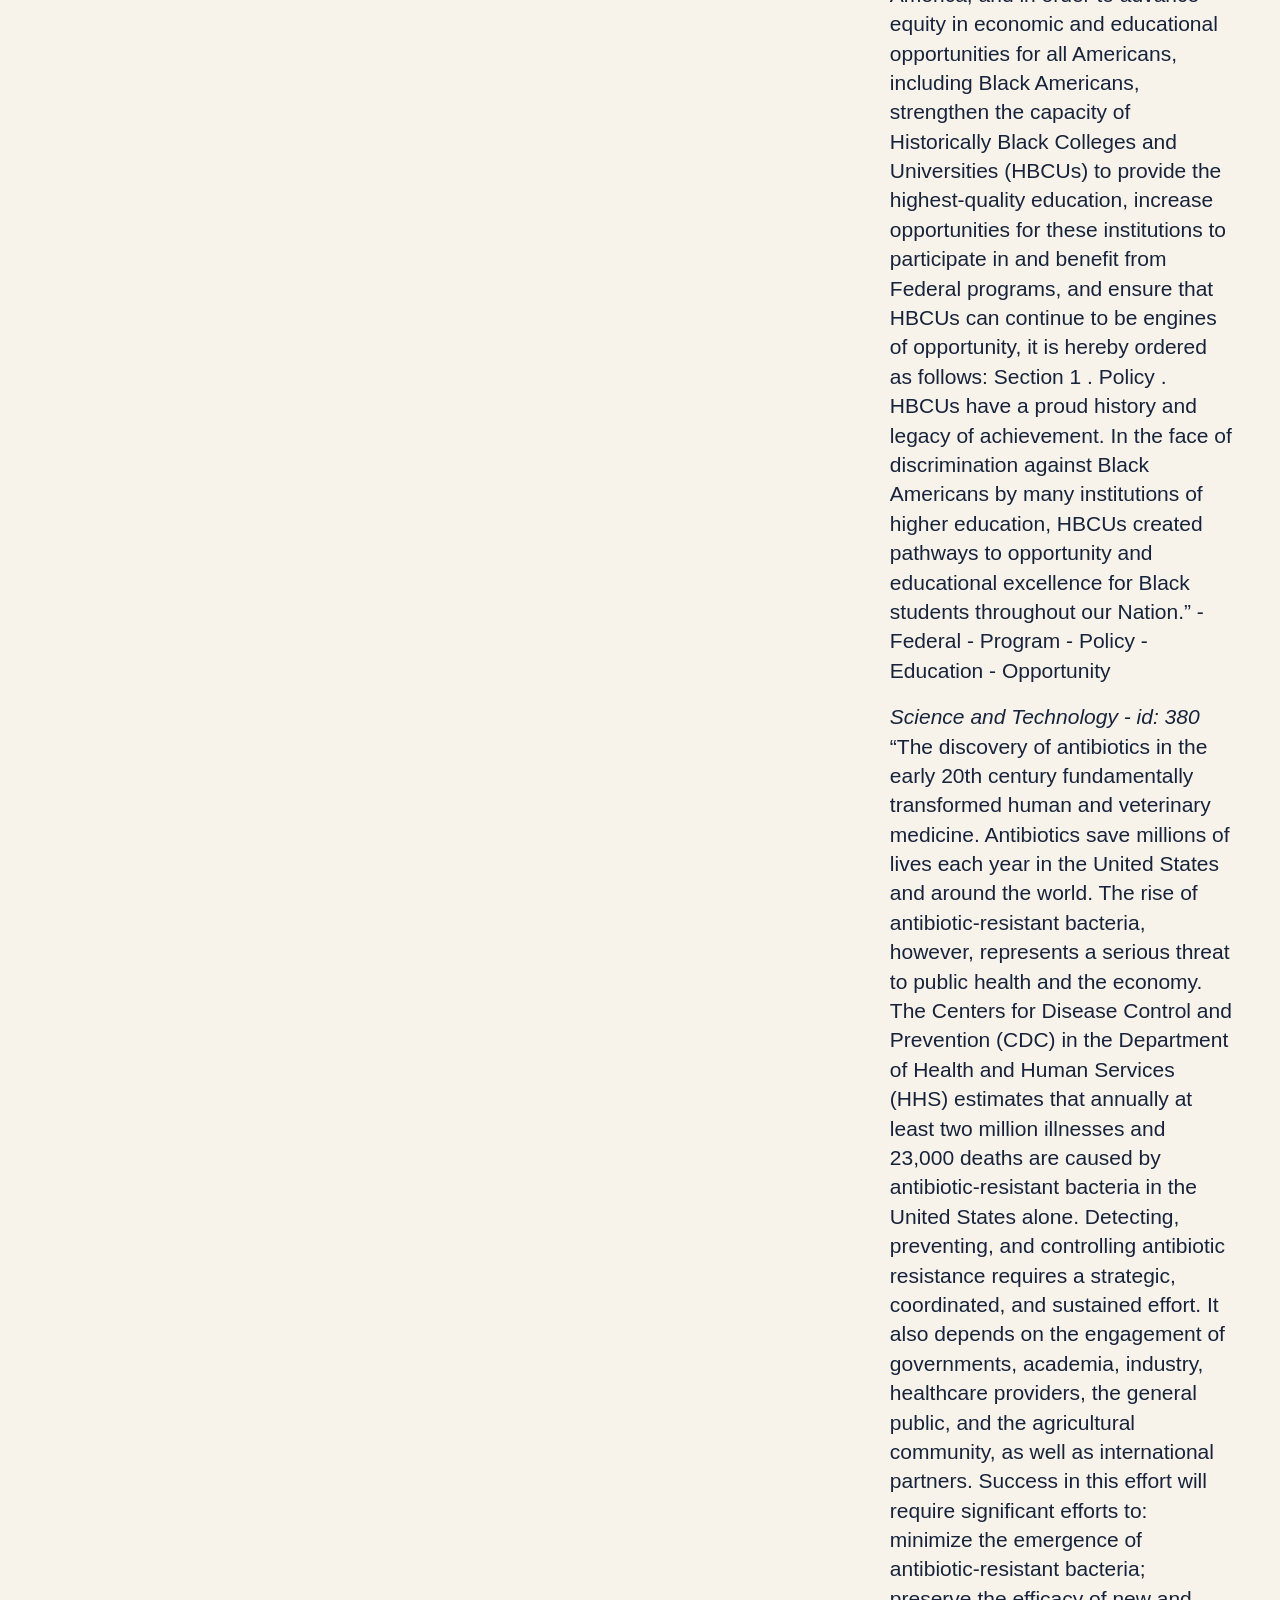
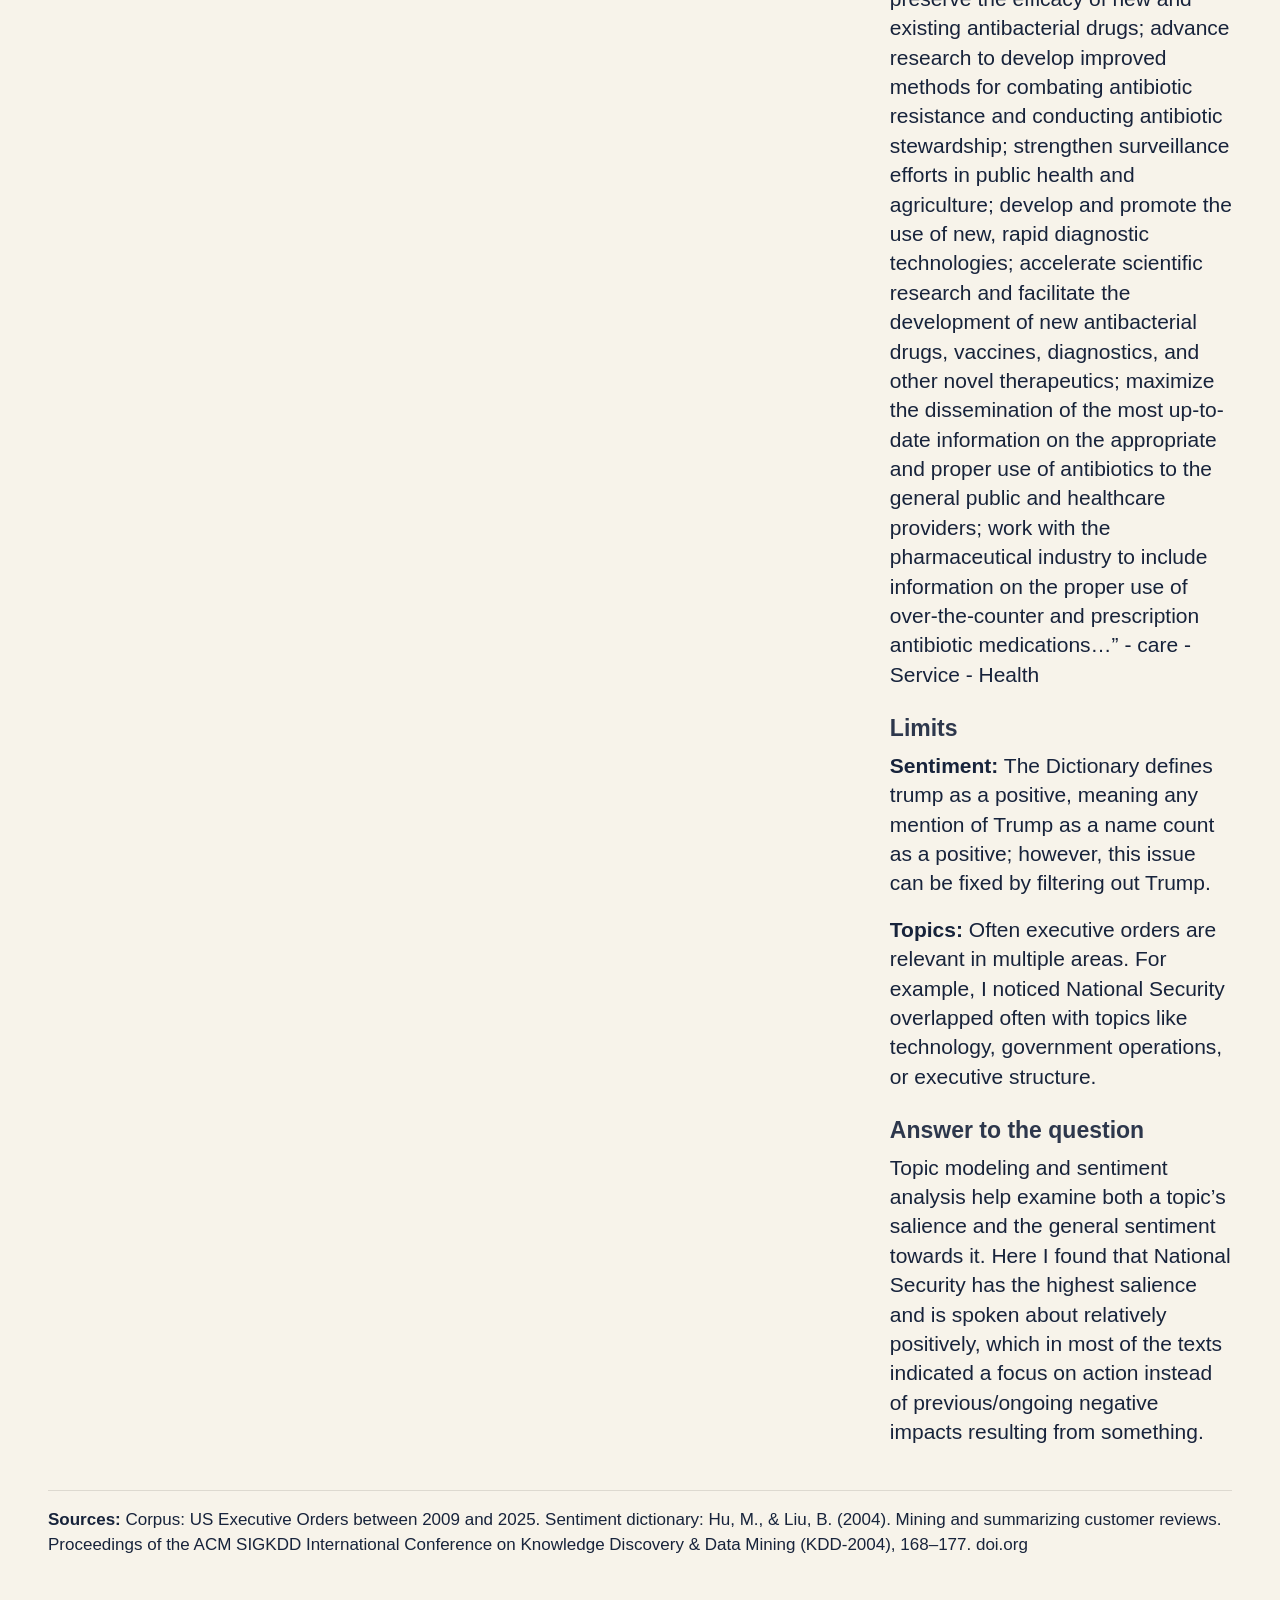
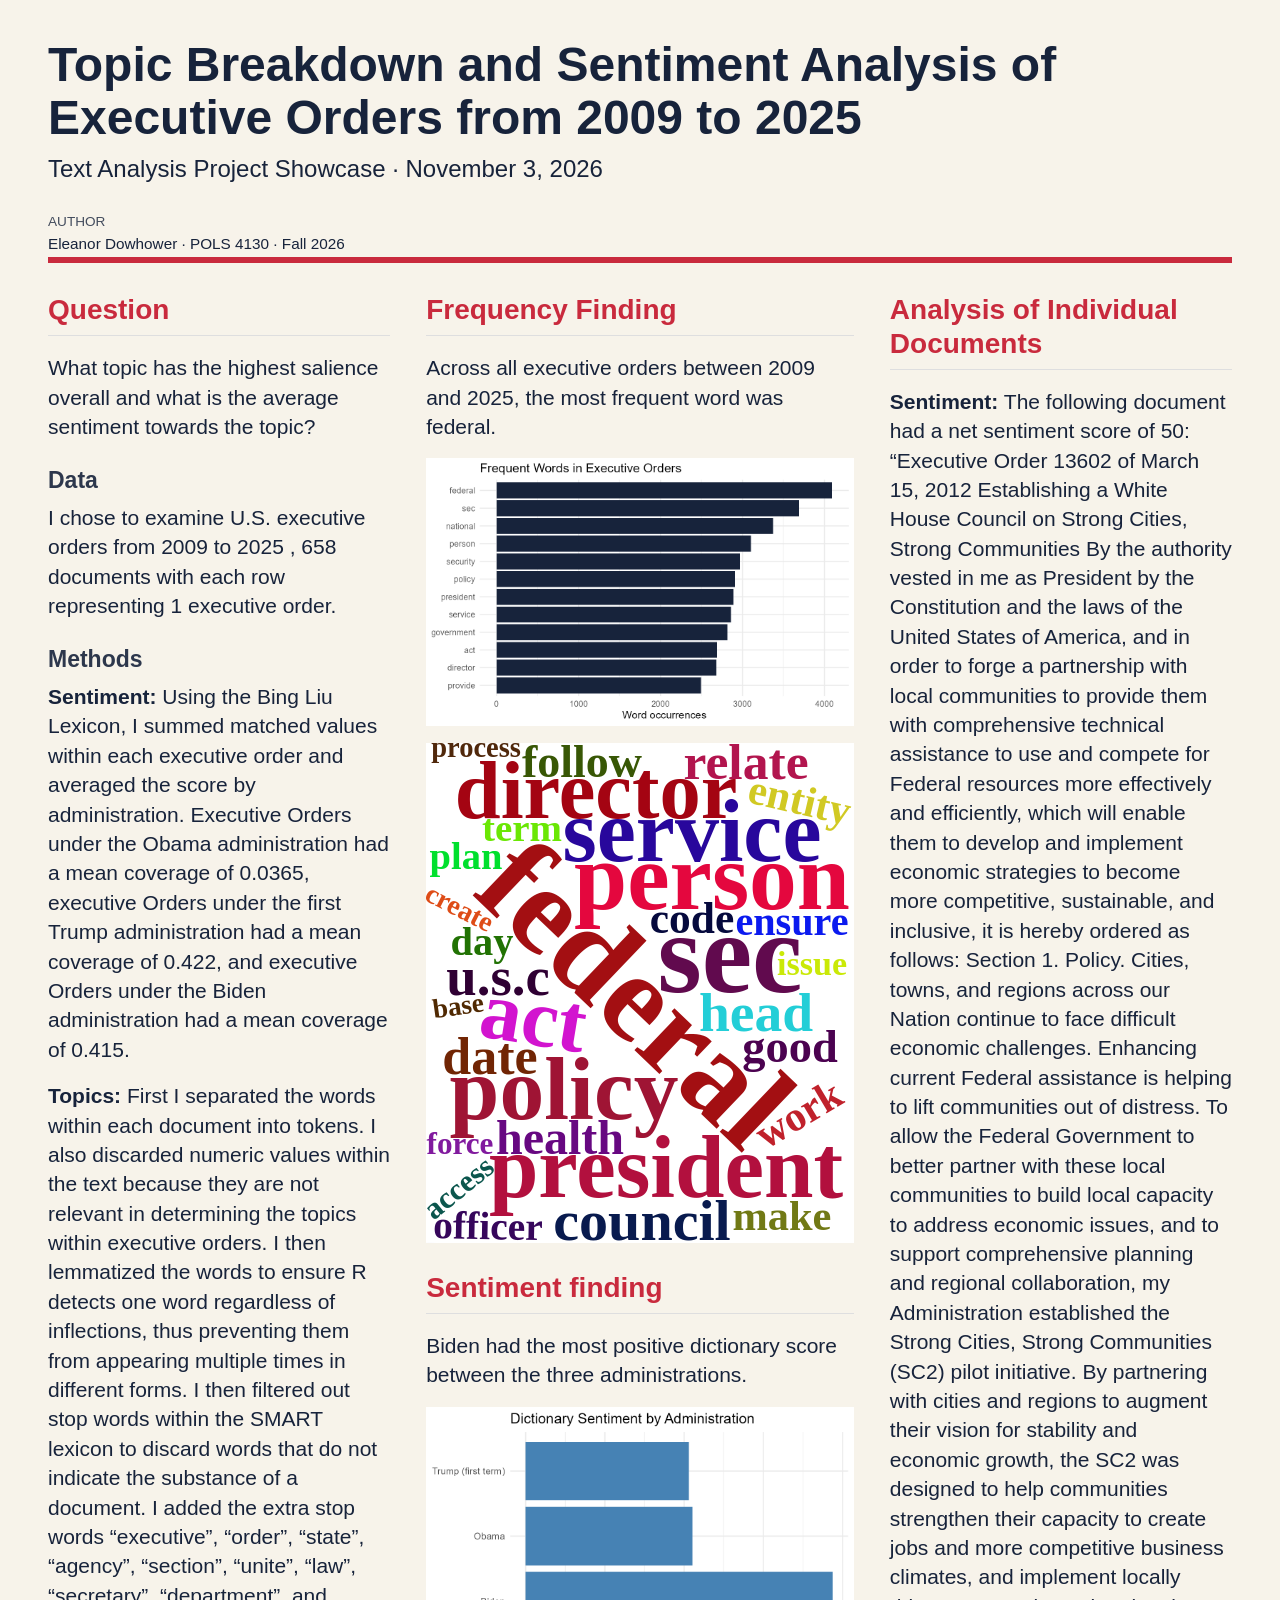
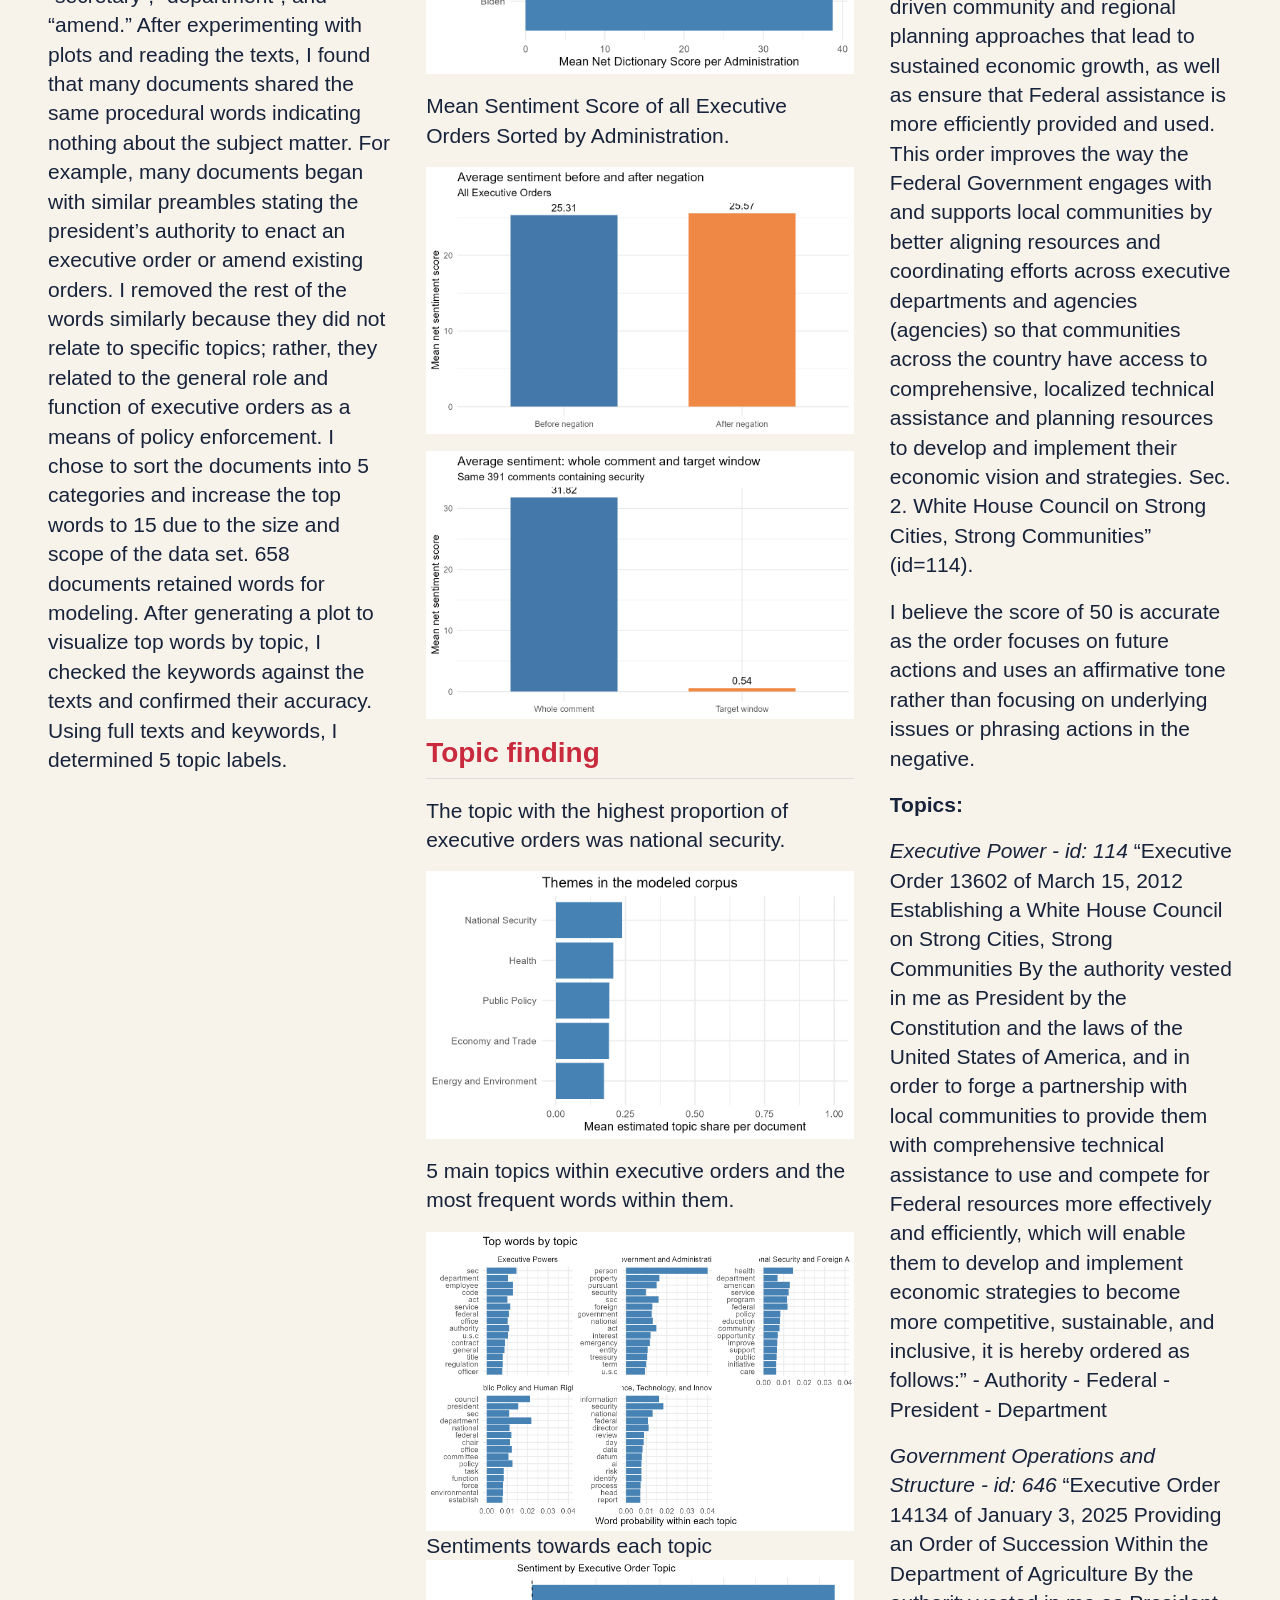
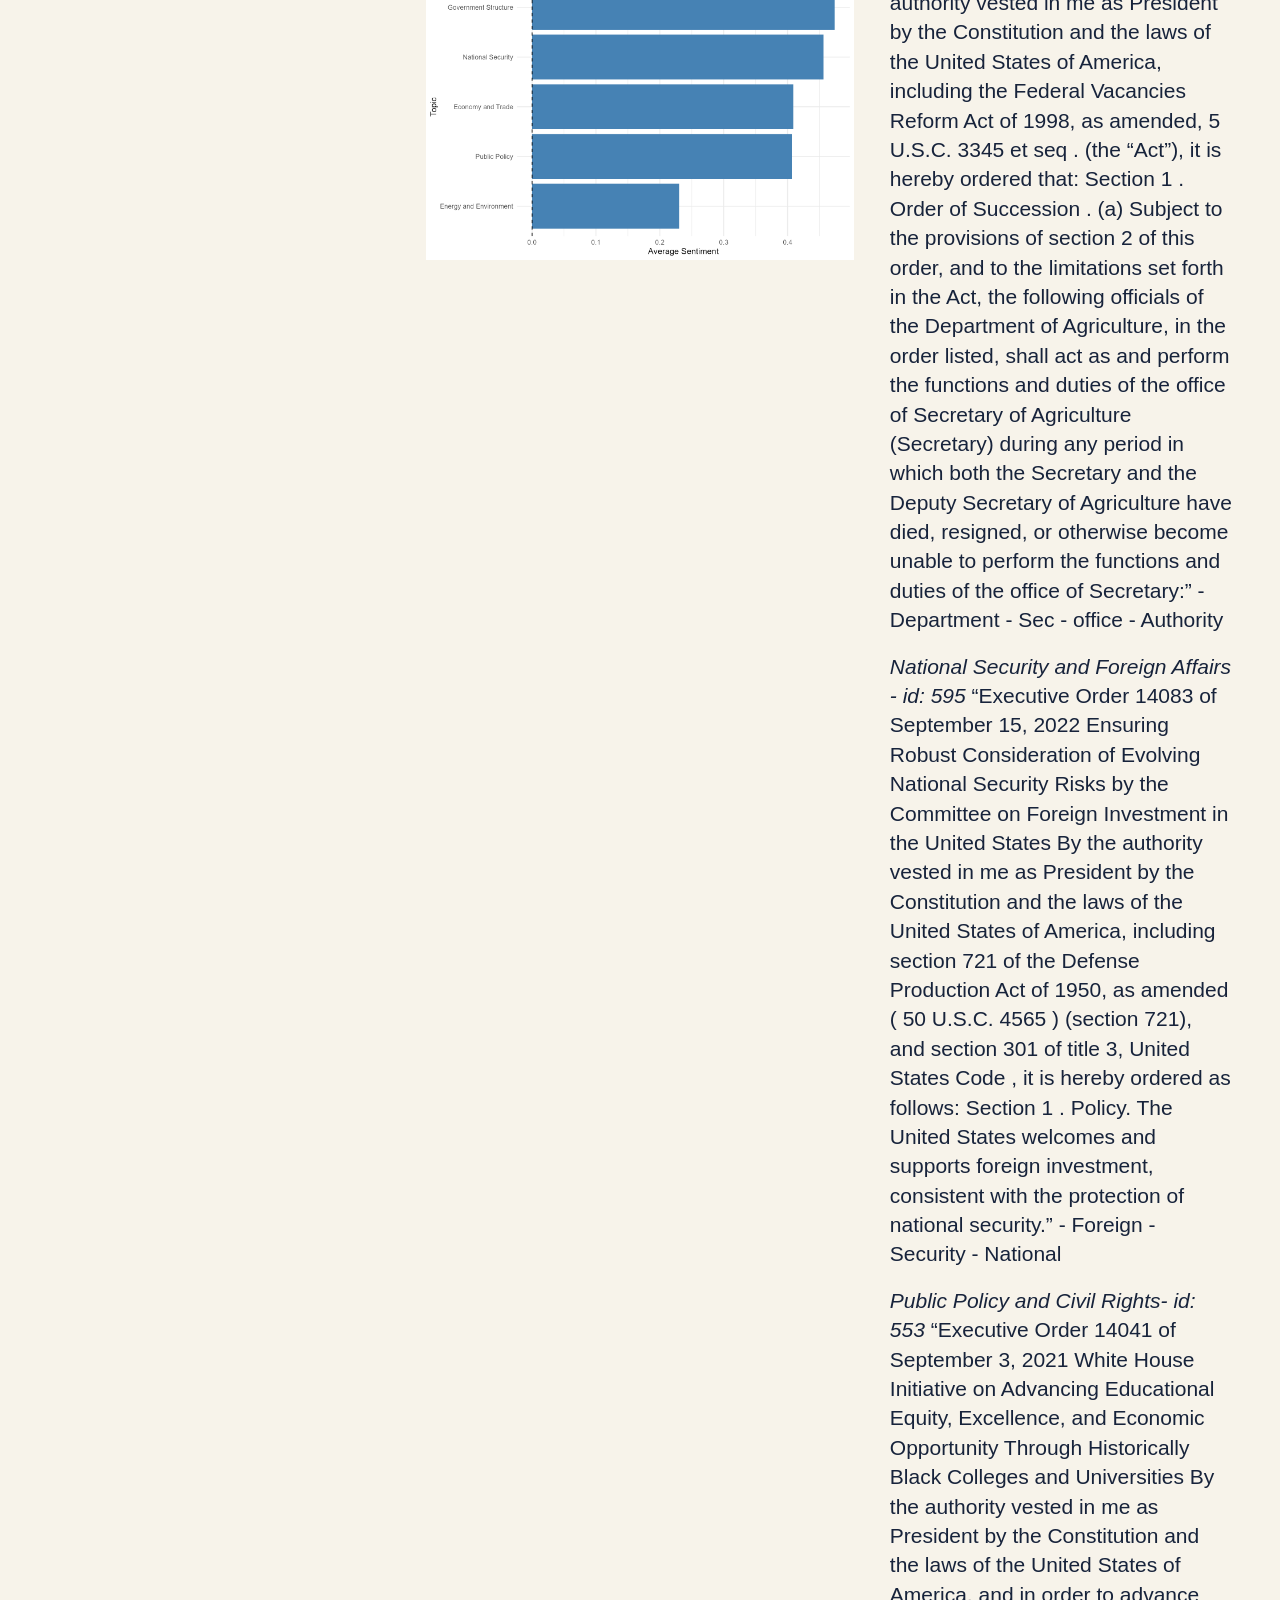
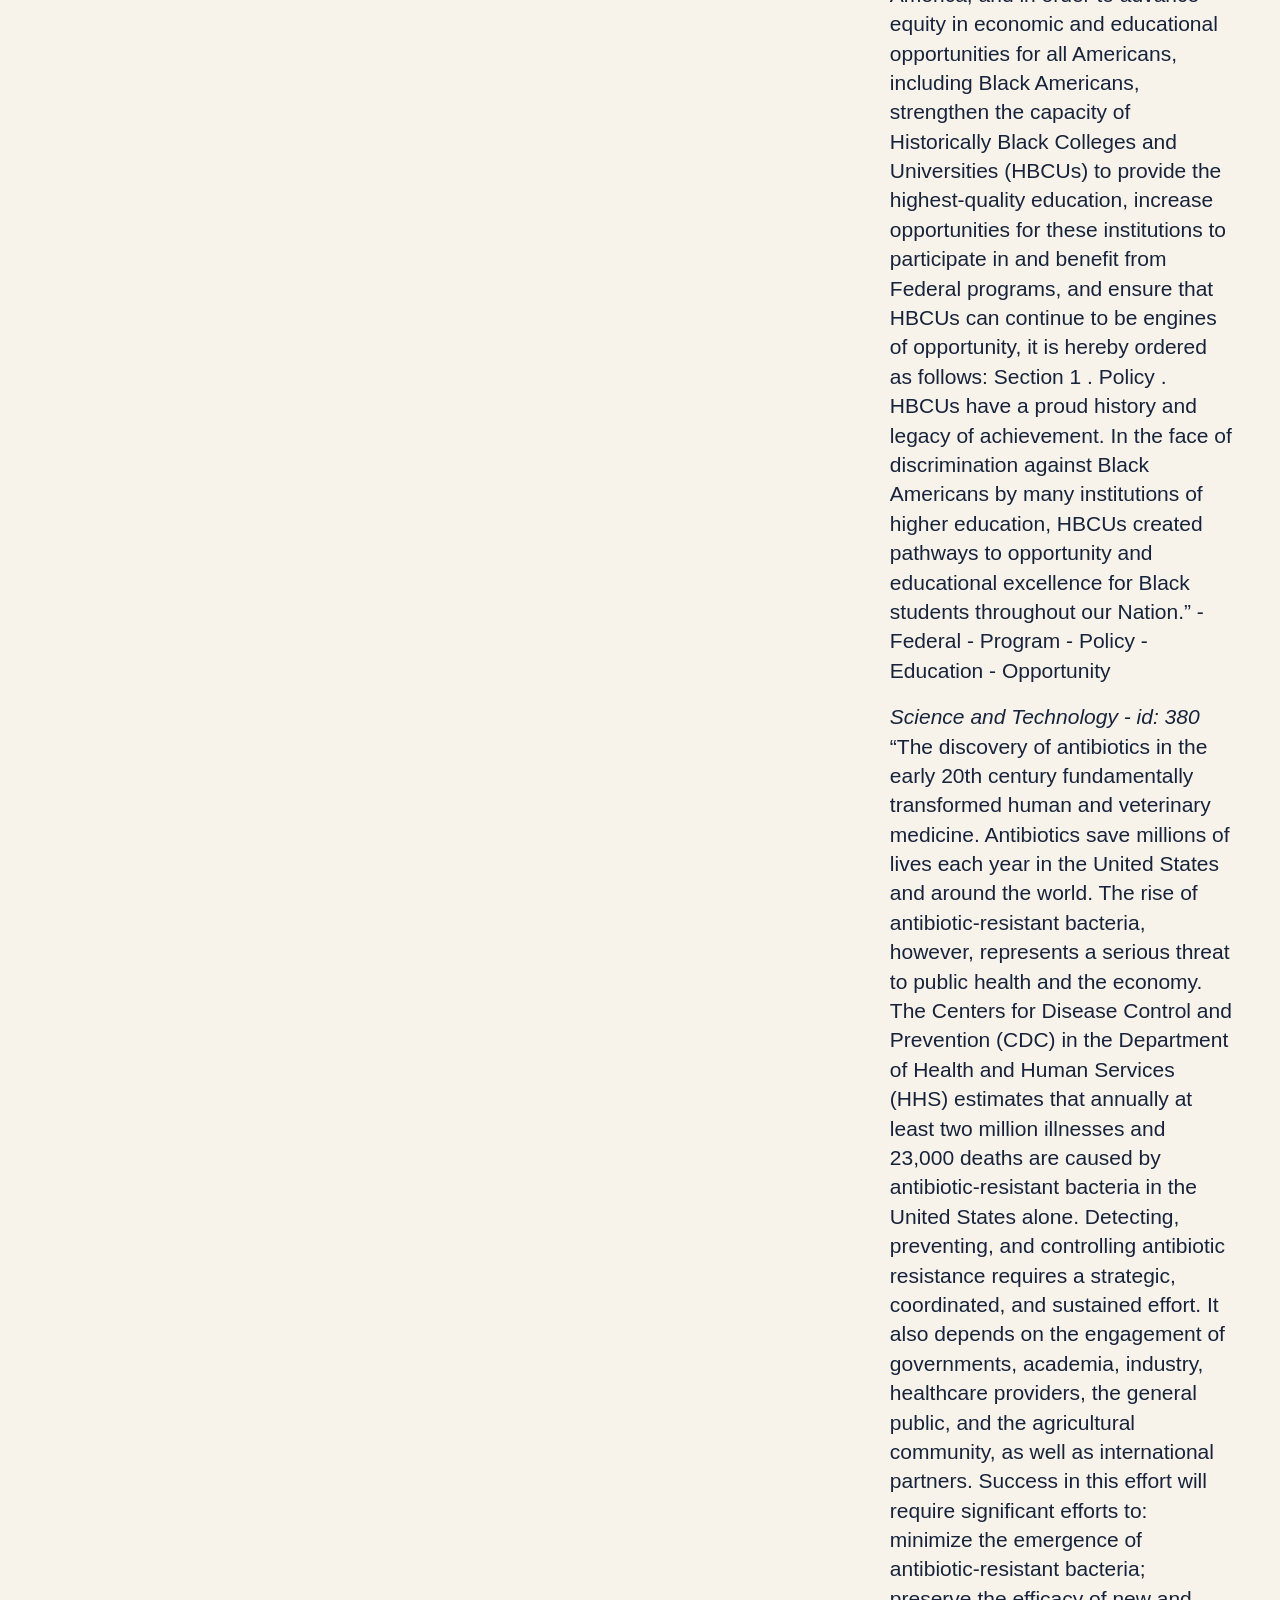
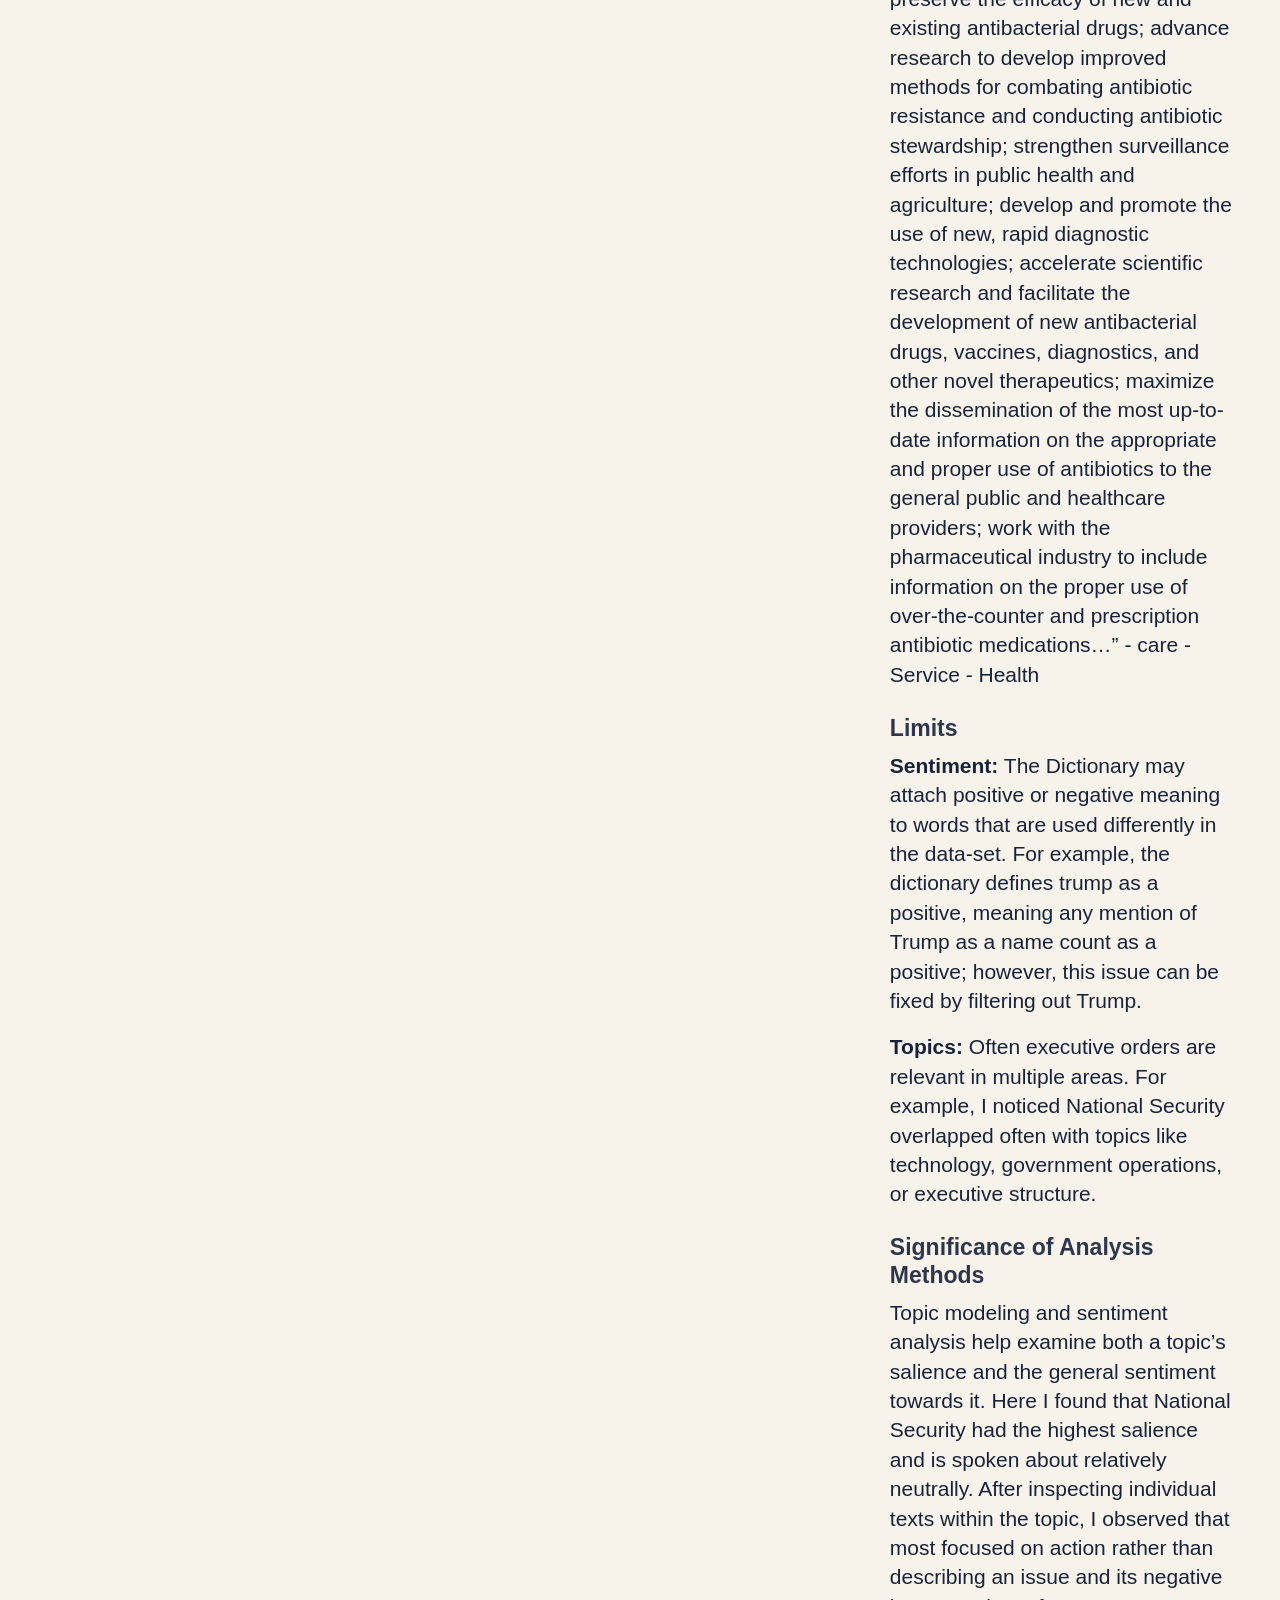
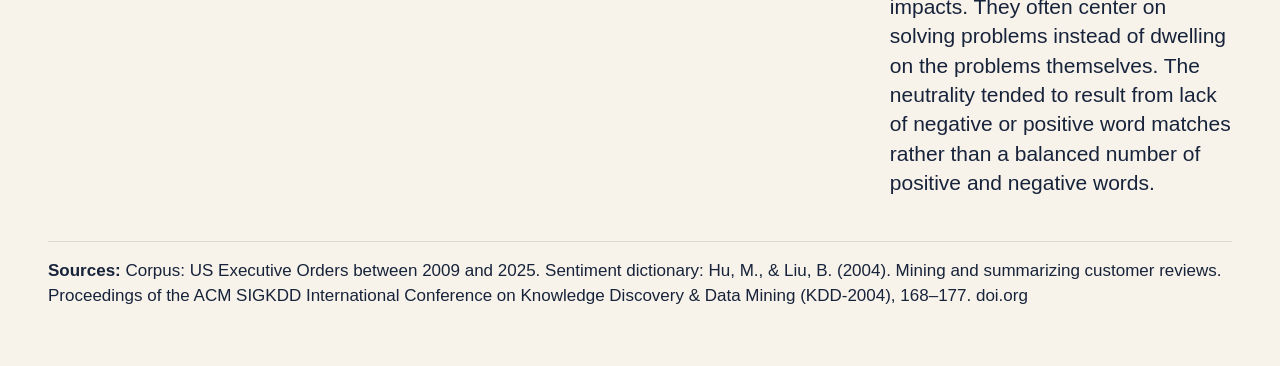
